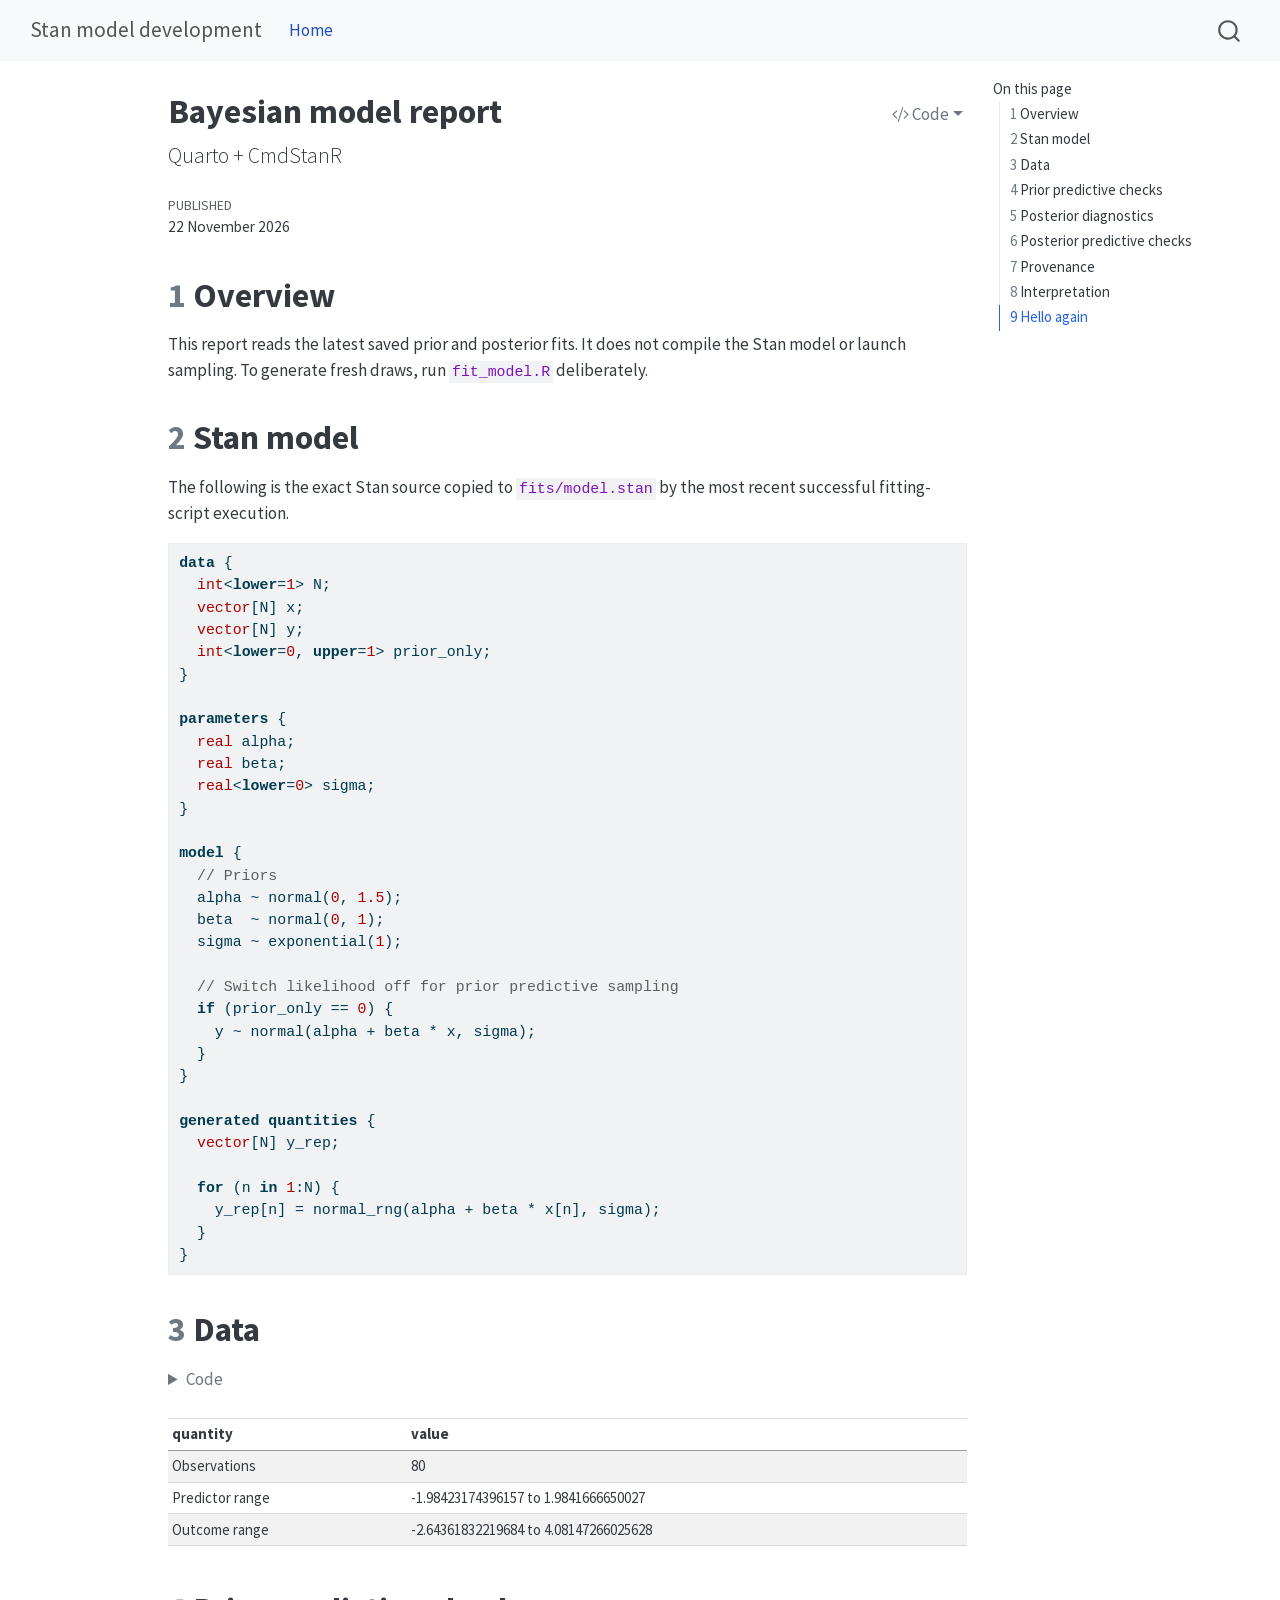
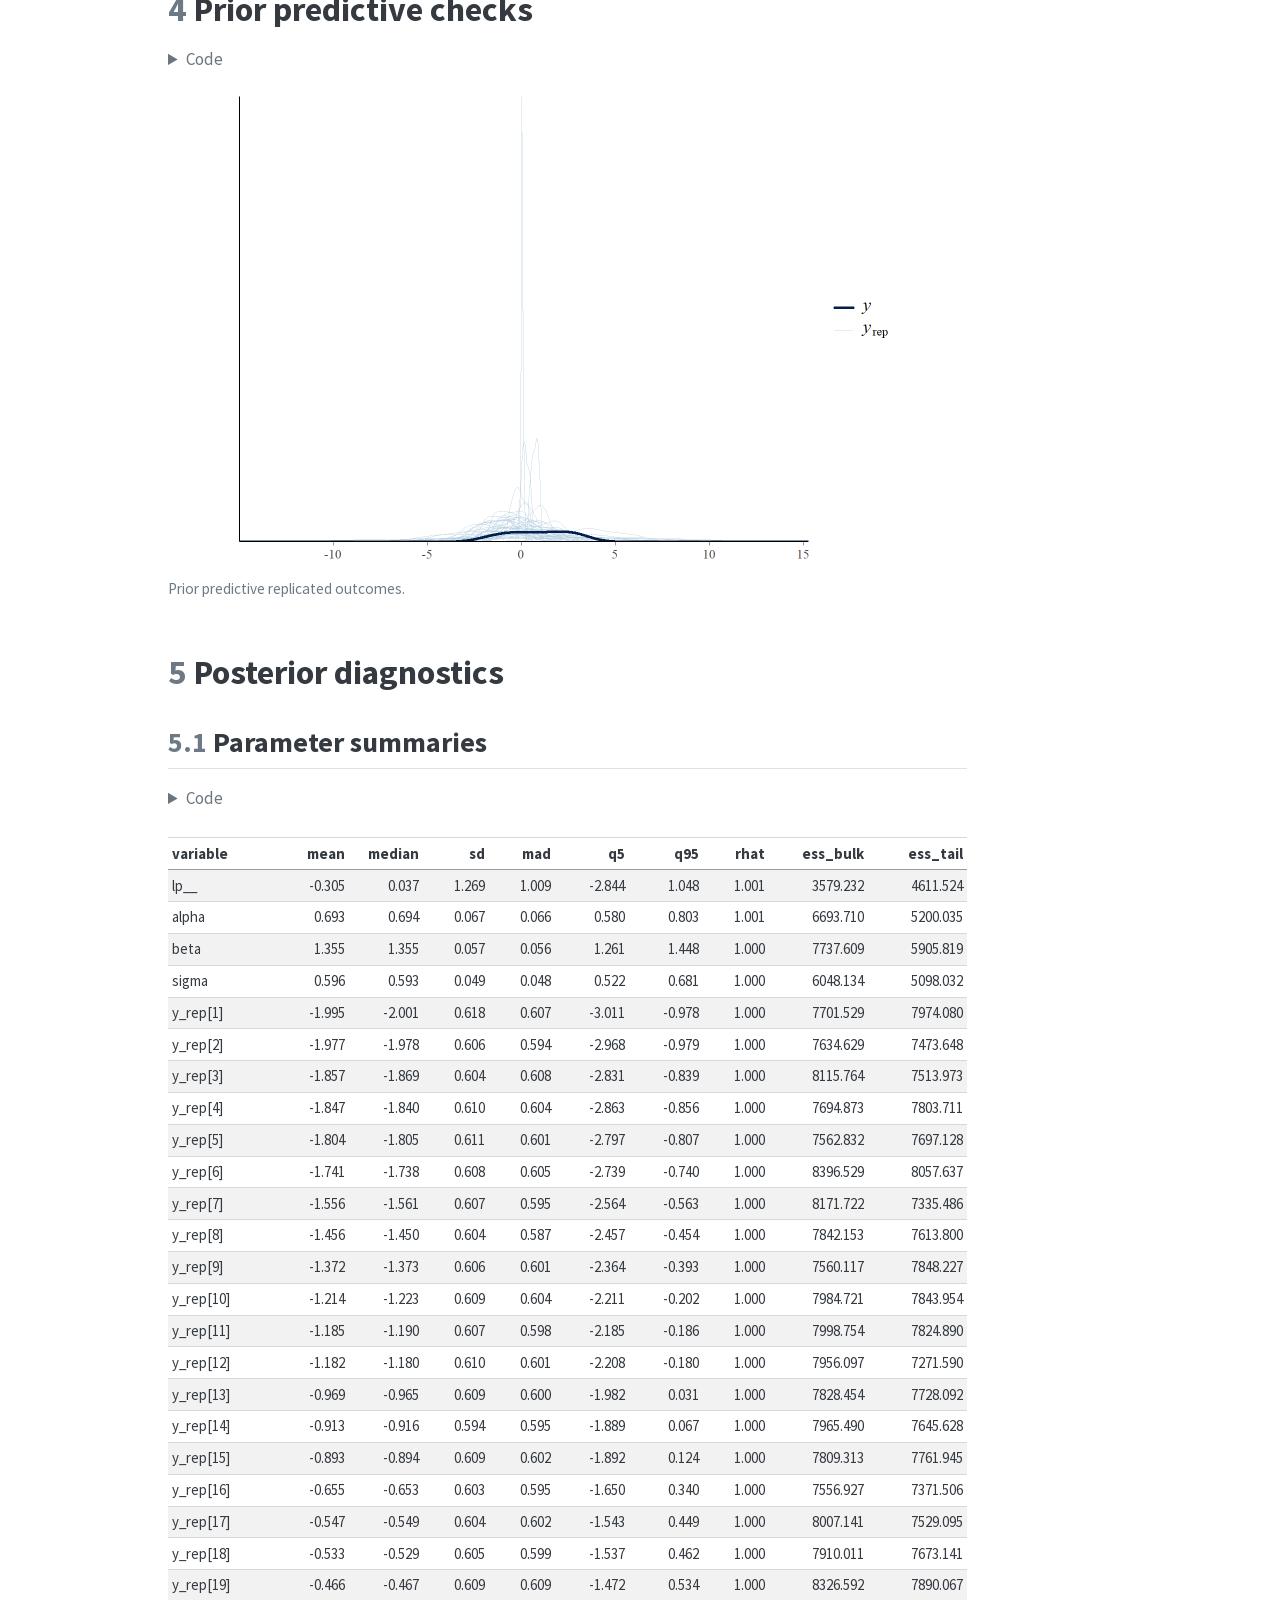
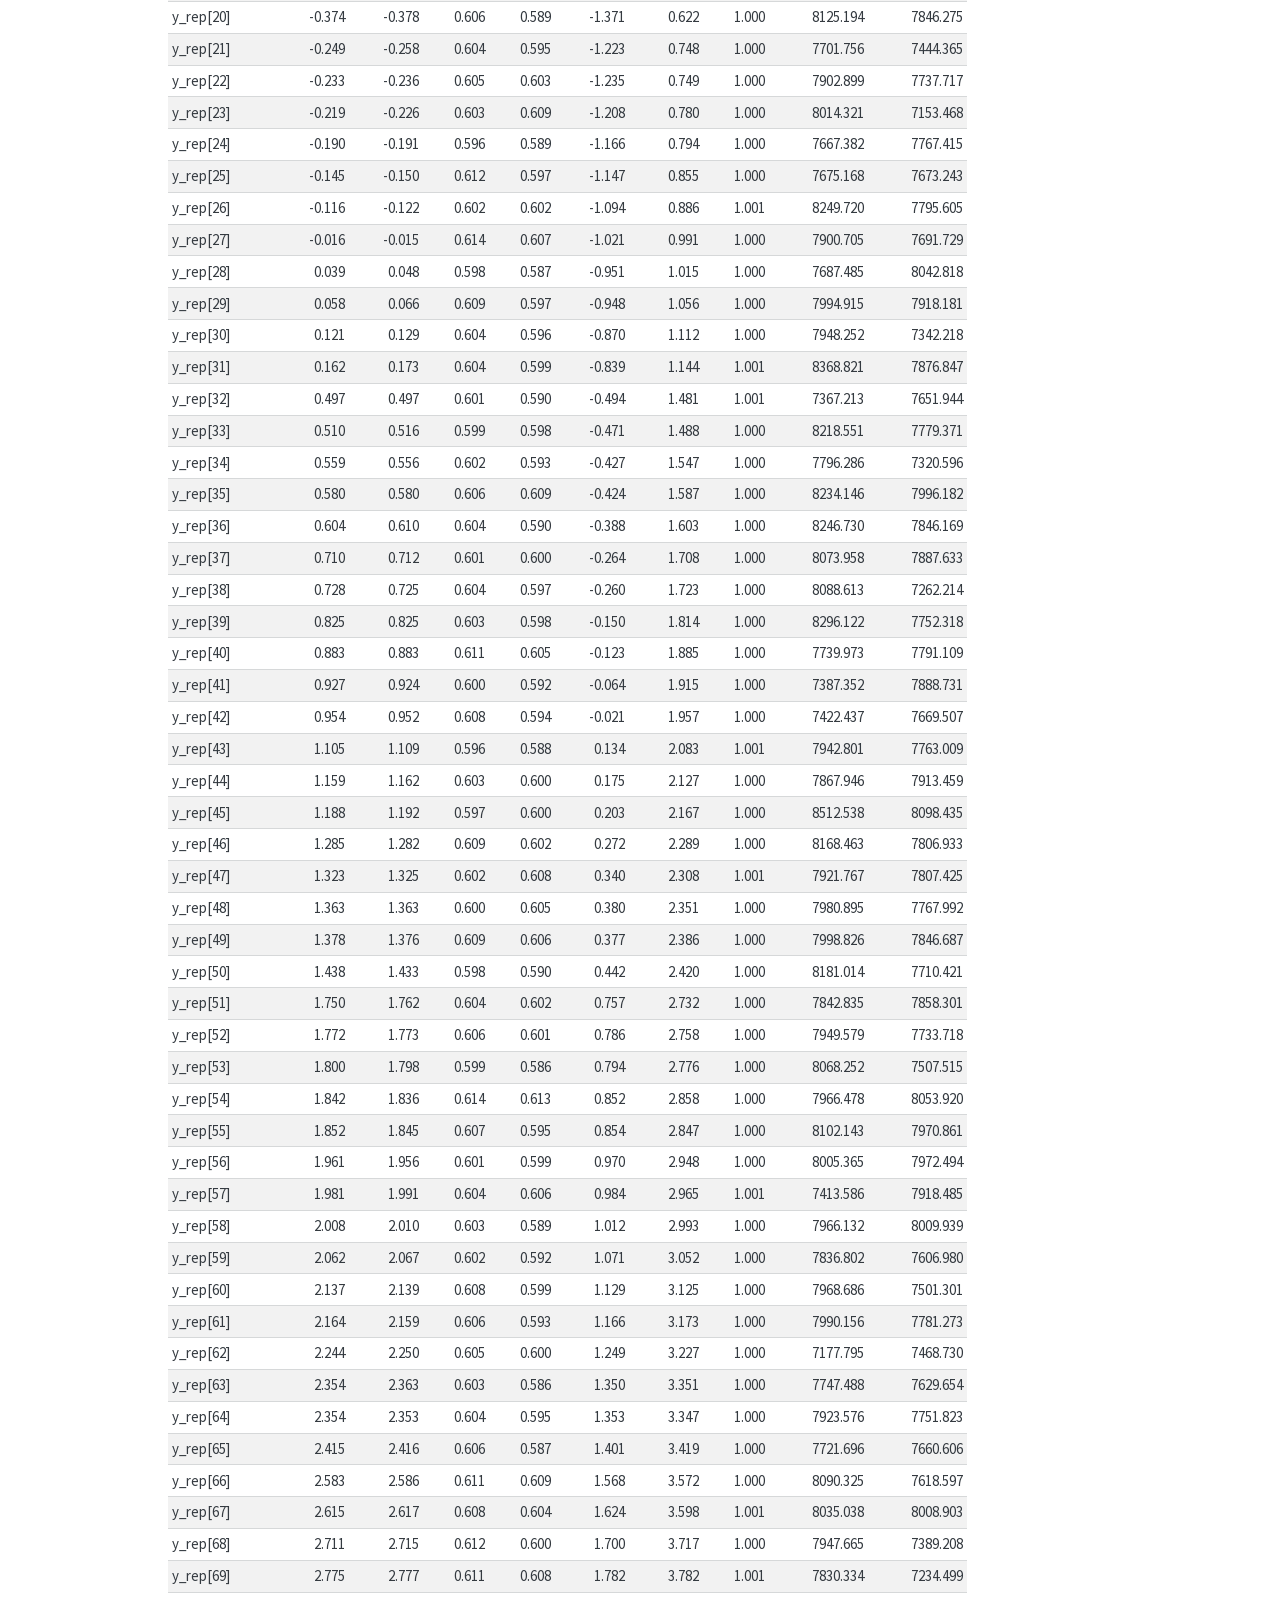
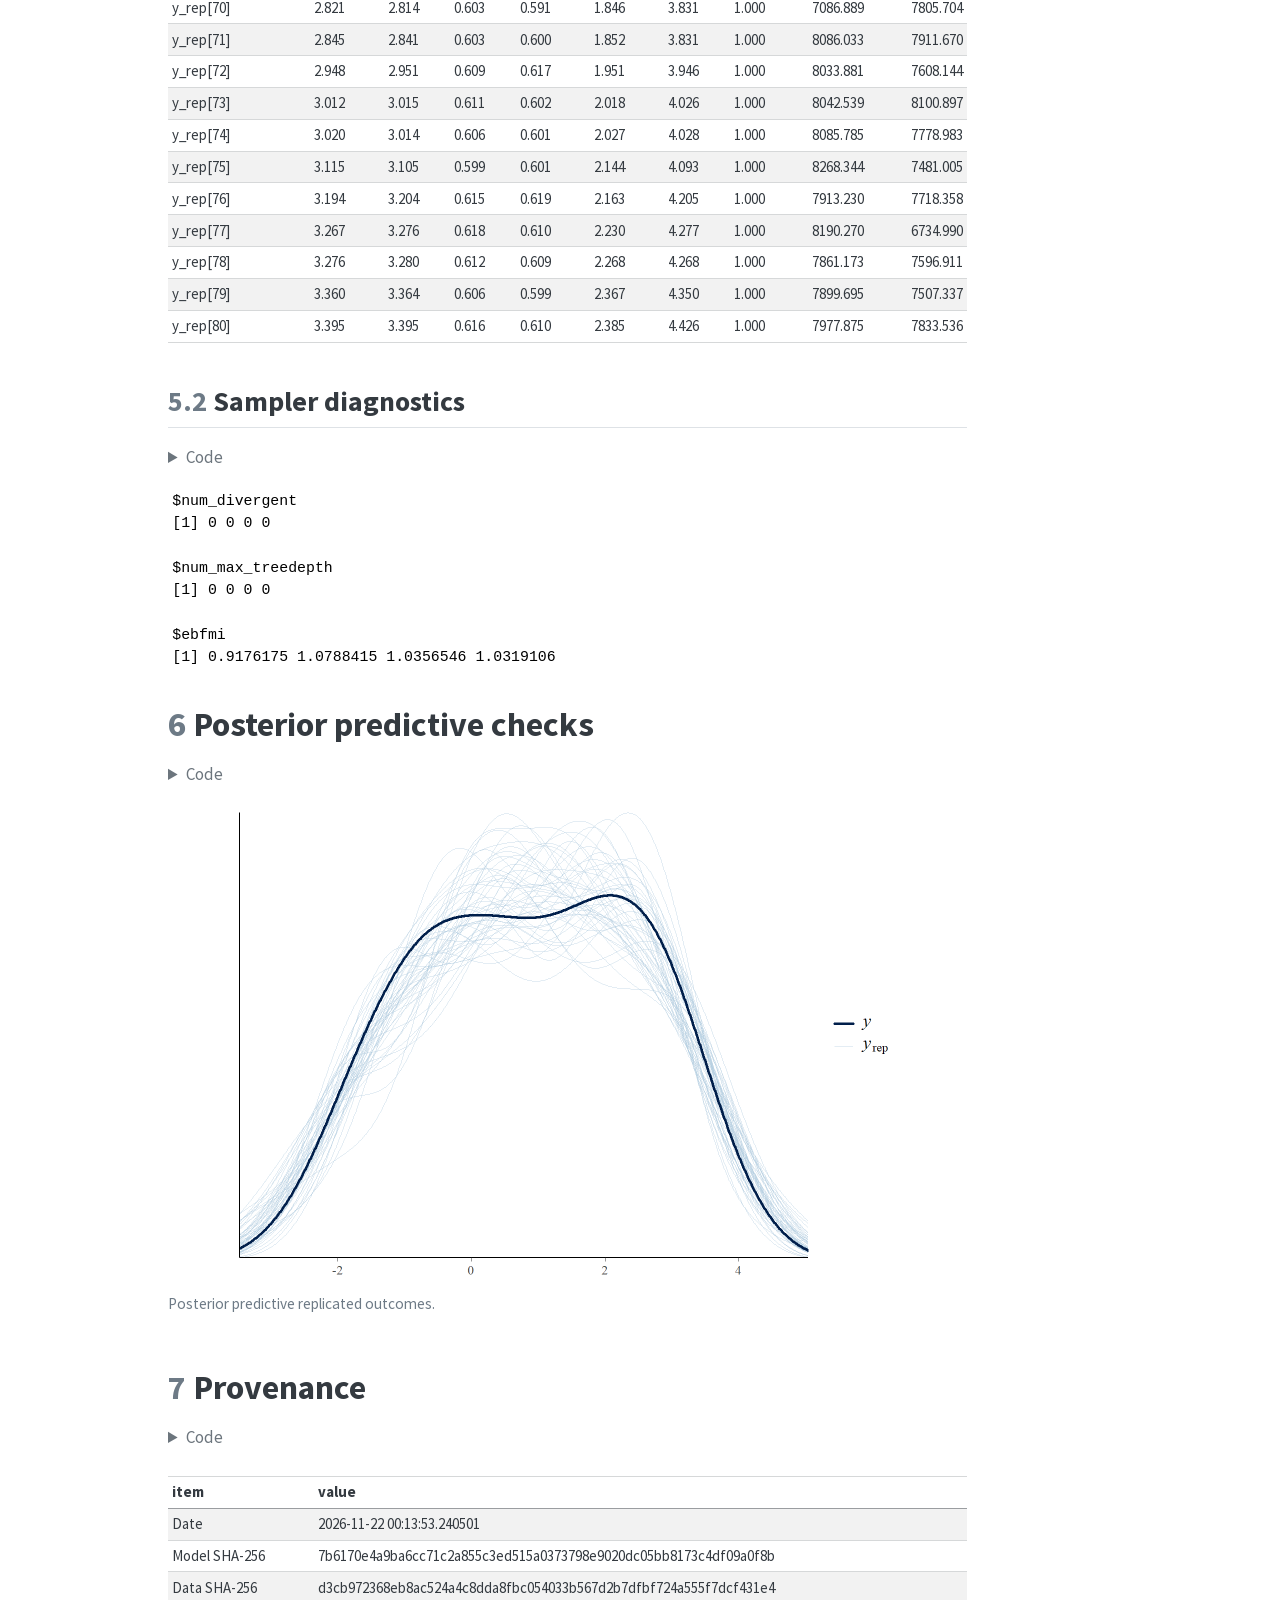
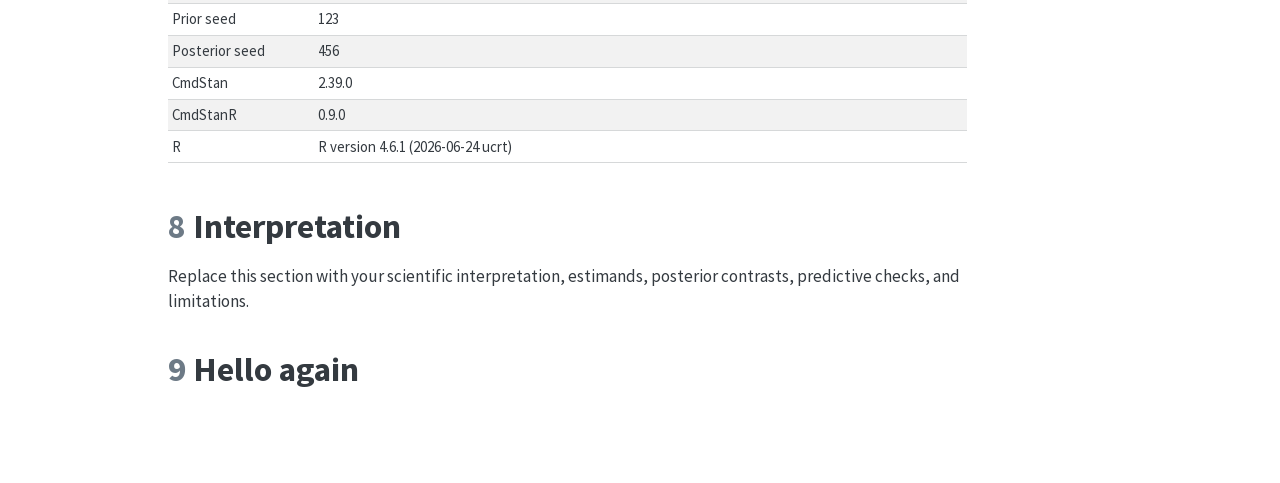
==== index.html @ a9540885 "Built site for gh-pages" ====
<!DOCTYPE html>
<html xmlns="http://www.w3.org/1999/xhtml" lang="en" xml:lang="en"><head>

<meta charset="utf-8">
<meta name="generator" content="quarto-1.9.36">

<meta name="viewport" content="width=device-width, initial-scale=1.0, user-scalable=yes">

<meta name="dcterms.date" content="2026-11-22">

<title>Bayesian model report – Stan model development</title>
<style>

code{white-space: pre-wrap;}
span.smallcaps{font-variant: small-caps;}
div.columns{display: flex; gap: min(4vw, 1.5em);}
div.column{flex: auto; overflow-x: auto;}
div.hanging-indent{margin-left: 1.5em; text-indent: -1.5em;}
ul.task-list{list-style: none;}
ul.task-list li input[type="checkbox"] {
width: 0.8em;
margin: 0 0.8em 0.2em -1em;  vertical-align: middle;
}

html { -webkit-text-size-adjust: 100%; }
pre > code.sourceCode { white-space: pre; position: relative; }
pre > code.sourceCode > span { display: inline-block; line-height: 1.25; }
pre > code.sourceCode > span:empty { height: 1.2em; }
.sourceCode { overflow: visible; }
code.sourceCode > span { color: inherit; text-decoration: inherit; }
div.sourceCode { margin: 1em 0; }
pre.sourceCode { margin: 0; }
@media screen {
div.sourceCode { overflow: auto; }
}
@media print {
pre > code.sourceCode { white-space: pre-wrap; }
pre > code.sourceCode > span { text-indent: -5em; padding-left: 5em; }
}
pre.numberSource code
{ counter-reset: source-line 0; }
pre.numberSource code > span
{ position: relative; left: -4em; counter-increment: source-line; }
pre.numberSource code > span > a:first-child::before
{ content: counter(source-line);
position: relative; left: -1em; text-align: right; vertical-align: baseline;
border: none; display: inline-block;
-webkit-touch-callout: none; -webkit-user-select: none;
-khtml-user-select: none; -moz-user-select: none;
-ms-user-select: none; user-select: none;
padding: 0 4px; width: 4em;
}
pre.numberSource { margin-left: 3em; padding-left: 4px; }
div.sourceCode
{ }
@media screen {
pre > code.sourceCode > span > a:first-child::before { text-decoration: underline; }
}
</style>


<script>const headroomChanged = new CustomEvent("quarto-hrChanged", {
  detail: {},
  bubbles: true,
  cancelable: false,
  composed: false,
});

const announceDismiss = () => {
  const annEl = window.document.getElementById("quarto-announcement");
  if (annEl) {
    annEl.remove();

    const annId = annEl.getAttribute("data-announcement-id");
    window.localStorage.setItem(`quarto-announce-${annId}`, "true");
  }
};

const announceRegister = () => {
  const annEl = window.document.getElementById("quarto-announcement");
  if (annEl) {
    const annId = annEl.getAttribute("data-announcement-id");
    const isDismissed =
      window.localStorage.getItem(`quarto-announce-${annId}`) || false;
    if (isDismissed) {
      announceDismiss();
      return;
    } else {
      annEl.classList.remove("hidden");
    }

    const actionEl = annEl.querySelector(".quarto-announcement-action");
    if (actionEl) {
      actionEl.addEventListener("click", function (e) {
        e.preventDefault();
        // Hide the bar immediately
        announceDismiss();
      });
    }
  }
};

window.document.addEventListener("DOMContentLoaded", function () {
  let init = false;

  announceRegister();

  // Manage the back to top button, if one is present.
  let lastScrollTop = window.pageYOffset || document.documentElement.scrollTop;
  const scrollDownBuffer = 5;
  const scrollUpBuffer = 35;
  const btn = document.getElementById("quarto-back-to-top");
  const hideBackToTop = () => {
    btn.style.display = "none";
  };
  const showBackToTop = () => {
    btn.style.display = "inline-block";
  };
  if (btn) {
    window.document.addEventListener(
      "scroll",
      function () {
        const currentScrollTop =
          window.pageYOffset || document.documentElement.scrollTop;

        // Shows and hides the button 'intelligently' as the user scrolls
        if (currentScrollTop - scrollDownBuffer > lastScrollTop) {
          hideBackToTop();
          lastScrollTop = currentScrollTop <= 0 ? 0 : currentScrollTop;
        } else if (currentScrollTop < lastScrollTop - scrollUpBuffer) {
          showBackToTop();
          lastScrollTop = currentScrollTop <= 0 ? 0 : currentScrollTop;
        }

        // Show the button at the bottom, hides it at the top
        if (currentScrollTop <= 0) {
          hideBackToTop();
        } else if (
          window.innerHeight + currentScrollTop >=
          document.body.offsetHeight
        ) {
          showBackToTop();
        }
      },
      false
    );
  }

  function throttle(func, wait) {
    var timeout;
    return function () {
      const context = this;
      const args = arguments;
      const later = function () {
        clearTimeout(timeout);
        timeout = null;
        func.apply(context, args);
      };

      if (!timeout) {
        timeout = setTimeout(later, wait);
      }
    };
  }

  function headerOffset() {
    // Set an offset if there is are fixed top navbar
    const headerEl = window.document.querySelector("header.fixed-top");
    if (headerEl) {
      return headerEl.clientHeight;
    } else {
      return 0;
    }
  }

  function footerOffset() {
    const footerEl = window.document.querySelector("footer.footer");
    if (footerEl) {
      return footerEl.clientHeight;
    } else {
      return 0;
    }
  }

  function dashboardOffset() {
    const dashboardNavEl = window.document.getElementById(
      "quarto-dashboard-header"
    );
    if (dashboardNavEl !== null) {
      return dashboardNavEl.clientHeight;
    } else {
      return 0;
    }
  }

  function updateDocumentOffsetWithoutAnimation() {
    updateDocumentOffset(false);
  }

  function updateDocumentOffset(animated) {
    // set body offset
    const topOffset = headerOffset();
    const bodyOffset = topOffset + footerOffset() + dashboardOffset();
    const bodyEl = window.document.body;
    bodyEl.setAttribute("data-bs-offset", topOffset);
    bodyEl.style.paddingTop = topOffset + "px";

    // deal with sidebar offsets
    const sidebars = window.document.querySelectorAll(
      ".sidebar, .headroom-target"
    );
    sidebars.forEach((sidebar) => {
      if (!animated) {
        sidebar.classList.add("notransition");
        // Remove the no transition class after the animation has time to complete
        setTimeout(function () {
          sidebar.classList.remove("notransition");
        }, 201);
      }

      if (window.Headroom && sidebar.classList.contains("sidebar-unpinned")) {
        sidebar.style.top = "0";
        sidebar.style.maxHeight = "100vh";
      } else {
        sidebar.style.top = topOffset + "px";
        sidebar.style.maxHeight = "calc(100vh - " + topOffset + "px)";
      }
    });

    // allow space for footer
    const mainContainer = window.document.querySelector(".quarto-container");
    if (mainContainer) {
      mainContainer.style.minHeight = "calc(100vh - " + bodyOffset + "px)";
    }

    // link offset
    let linkStyle = window.document.querySelector("#quarto-target-style");
    if (!linkStyle) {
      linkStyle = window.document.createElement("style");
      linkStyle.setAttribute("id", "quarto-target-style");
      window.document.head.appendChild(linkStyle);
    }
    while (linkStyle.firstChild) {
      linkStyle.removeChild(linkStyle.firstChild);
    }
    if (topOffset > 0) {
      linkStyle.appendChild(
        window.document.createTextNode(`
      section:target::before {
        content: "";
        display: block;
        height: ${topOffset}px;
        margin: -${topOffset}px 0 0;
      }`)
      );
    }
    if (init) {
      window.dispatchEvent(headroomChanged);
    }
    init = true;
  }

  // initialize headroom
  var header = window.document.querySelector("#quarto-header");
  if (header && window.Headroom) {
    const headroom = new window.Headroom(header, {
      tolerance: 5,
      onPin: function () {
        const sidebars = window.document.querySelectorAll(
          ".sidebar, .headroom-target"
        );
        sidebars.forEach((sidebar) => {
          sidebar.classList.remove("sidebar-unpinned");
        });
        updateDocumentOffset();
      },
      onUnpin: function () {
        const sidebars = window.document.querySelectorAll(
          ".sidebar, .headroom-target"
        );
        sidebars.forEach((sidebar) => {
          sidebar.classList.add("sidebar-unpinned");
        });
        updateDocumentOffset();
      },
    });
    headroom.init();

    let frozen = false;
    window.quartoToggleHeadroom = function () {
      if (frozen) {
        headroom.unfreeze();
        frozen = false;
      } else {
        headroom.freeze();
        frozen = true;
      }
    };
  }

  window.addEventListener(
    "hashchange",
    function (e) {
      if (
        getComputedStyle(document.documentElement).scrollBehavior !== "smooth"
      ) {
        window.scrollTo(0, window.pageYOffset - headerOffset());
      }
    },
    false
  );

  // Observe size changed for the header
  const headerEl = window.document.querySelector("header.fixed-top");
  if (headerEl && window.ResizeObserver) {
    const observer = new window.ResizeObserver(() => {
      setTimeout(updateDocumentOffsetWithoutAnimation, 0);
    });
    observer.observe(headerEl, {
      attributes: true,
      childList: true,
      characterData: true,
    });
  } else {
    window.addEventListener(
      "resize",
      throttle(updateDocumentOffsetWithoutAnimation, 50)
    );
  }
  setTimeout(updateDocumentOffsetWithoutAnimation, 250);

  // fixup index.html links if we aren't on the filesystem
  if (window.location.protocol !== "file:") {
    const links = window.document.querySelectorAll("a");
    for (let i = 0; i < links.length; i++) {
      if (links[i].href) {
        links[i].dataset.originalHref = links[i].href;
        links[i].href = links[i].href.replace(/\/index\.html/, "/");
      }
    }

    // Fixup any sharing links that require urls
    // Append url to any sharing urls
    const sharingLinks = window.document.querySelectorAll(
      "a.sidebar-tools-main-item, a.quarto-navigation-tool, a.quarto-navbar-tools, a.quarto-navbar-tools-item"
    );
    for (let i = 0; i < sharingLinks.length; i++) {
      const sharingLink = sharingLinks[i];
      const href = sharingLink.getAttribute("href");
      if (href) {
        sharingLink.setAttribute(
          "href",
          href.replace("|url|", window.location.href)
        );
      }
    }

    // Scroll the active navigation item into view, if necessary
    const navSidebar = window.document.querySelector("nav#quarto-sidebar");
    if (navSidebar) {
      // Find the active item
      const activeItem = navSidebar.querySelector("li.sidebar-item a.active");
      if (activeItem) {
        // Wait for the scroll height and height to resolve by observing size changes on the
        // nav element that is scrollable
        const resizeObserver = new ResizeObserver((_entries) => {
          // The bottom of the element
          const elBottom = activeItem.offsetTop;
          const viewBottom = navSidebar.scrollTop + navSidebar.clientHeight;

          // The element height and scroll height are the same, then we are still loading
          if (viewBottom !== navSidebar.scrollHeight) {
            // Determine if the item isn't visible and scroll to it
            if (elBottom >= viewBottom) {
              navSidebar.scrollTop = elBottom;
            }

            // stop observing now since we've completed the scroll
            resizeObserver.unobserve(navSidebar);
          }
        });
        resizeObserver.observe(navSidebar);
      }
    }
  }
});
</script>
<script>/*!
 * headroom.js v0.12.0 - Give your page some headroom. Hide your header until you need it
 * Copyright (c) 2020 Nick Williams - http://wicky.nillia.ms/headroom.js
 * License: MIT
 */

!function(t,n){"object"==typeof exports&&"undefined"!=typeof module?module.exports=n():"function"==typeof define&&define.amd?define(n):(t=t||self).Headroom=n()}(this,function(){"use strict";function t(){return"undefined"!=typeof window}function d(t){return function(t){return t&&t.document&&function(t){return 9===t.nodeType}(t.document)}(t)?function(t){var n=t.document,o=n.body,s=n.documentElement;return{scrollHeight:function(){return Math.max(o.scrollHeight,s.scrollHeight,o.offsetHeight,s.offsetHeight,o.clientHeight,s.clientHeight)},height:function(){return t.innerHeight||s.clientHeight||o.clientHeight},scrollY:function(){return void 0!==t.pageYOffset?t.pageYOffset:(s||o.parentNode||o).scrollTop}}}(t):function(t){return{scrollHeight:function(){return Math.max(t.scrollHeight,t.offsetHeight,t.clientHeight)},height:function(){return Math.max(t.offsetHeight,t.clientHeight)},scrollY:function(){return t.scrollTop}}}(t)}function n(t,s,e){var n,o=function(){var n=!1;try{var t={get passive(){n=!0}};window.addEventListener("test",t,t),window.removeEventListener("test",t,t)}catch(t){n=!1}return n}(),i=!1,r=d(t),l=r.scrollY(),a={};function c(){var t=Math.round(r.scrollY()),n=r.height(),o=r.scrollHeight();a.scrollY=t,a.lastScrollY=l,a.direction=l<t?"down":"up",a.distance=Math.abs(t-l),a.isOutOfBounds=t<0||o<t+n,a.top=t<=s.offset[a.direction],a.bottom=o<=t+n,a.toleranceExceeded=a.distance>s.tolerance[a.direction],e(a),l=t,i=!1}function h(){i||(i=!0,n=requestAnimationFrame(c))}var u=!!o&&{passive:!0,capture:!1};return t.addEventListener("scroll",h,u),c(),{destroy:function(){cancelAnimationFrame(n),t.removeEventListener("scroll",h,u)}}}function o(t){return t===Object(t)?t:{down:t,up:t}}function s(t,n){n=n||{},Object.assign(this,s.options,n),this.classes=Object.assign({},s.options.classes,n.classes),this.elem=t,this.tolerance=o(this.tolerance),this.offset=o(this.offset),this.initialised=!1,this.frozen=!1}return s.prototype={constructor:s,init:function(){return s.cutsTheMustard&&!this.initialised&&(this.addClass("initial"),this.initialised=!0,setTimeout(function(t){t.scrollTracker=n(t.scroller,{offset:t.offset,tolerance:t.tolerance},t.update.bind(t))},100,this)),this},destroy:function(){this.initialised=!1,Object.keys(this.classes).forEach(this.removeClass,this),this.scrollTracker.destroy()},unpin:function(){!this.hasClass("pinned")&&this.hasClass("unpinned")||(this.addClass("unpinned"),this.removeClass("pinned"),this.onUnpin&&this.onUnpin.call(this))},pin:function(){this.hasClass("unpinned")&&(this.addClass("pinned"),this.removeClass("unpinned"),this.onPin&&this.onPin.call(this))},freeze:function(){this.frozen=!0,this.addClass("frozen")},unfreeze:function(){this.frozen=!1,this.removeClass("frozen")},top:function(){this.hasClass("top")||(this.addClass("top"),this.removeClass("notTop"),this.onTop&&this.onTop.call(this))},notTop:function(){this.hasClass("notTop")||(this.addClass("notTop"),this.removeClass("top"),this.onNotTop&&this.onNotTop.call(this))},bottom:function(){this.hasClass("bottom")||(this.addClass("bottom"),this.removeClass("notBottom"),this.onBottom&&this.onBottom.call(this))},notBottom:function(){this.hasClass("notBottom")||(this.addClass("notBottom"),this.removeClass("bottom"),this.onNotBottom&&this.onNotBottom.call(this))},shouldUnpin:function(t){return"down"===t.direction&&!t.top&&t.toleranceExceeded},shouldPin:function(t){return"up"===t.direction&&t.toleranceExceeded||t.top},addClass:function(t){this.elem.classList.add.apply(this.elem.classList,this.classes[t].split(" "))},removeClass:function(t){this.elem.classList.remove.apply(this.elem.classList,this.classes[t].split(" "))},hasClass:function(t){return this.classes[t].split(" ").every(function(t){return this.classList.contains(t)},this.elem)},update:function(t){t.isOutOfBounds||!0!==this.frozen&&(t.top?this.top():this.notTop(),t.bottom?this.bottom():this.notBottom(),this.shouldUnpin(t)?this.unpin():this.shouldPin(t)&&this.pin())}},s.options={tolerance:{up:0,down:0},offset:0,scroller:t()?window:null,classes:{frozen:"headroom--frozen",pinned:"headroom--pinned",unpinned:"headroom--unpinned",top:"headroom--top",notTop:"headroom--not-top",bottom:"headroom--bottom",notBottom:"headroom--not-bottom",initial:"headroom"}},s.cutsTheMustard=!!(t()&&function(){}.bind&&"classList"in document.documentElement&&Object.assign&&Object.keys&&requestAnimationFrame),s});
</script>
<script>/*!
 * clipboard.js v2.0.11
 * https://clipboardjs.com/
 *
 * Licensed MIT © Zeno Rocha
 */
!function(t,e){"object"==typeof exports&&"object"==typeof module?module.exports=e():"function"==typeof define&&define.amd?define([],e):"object"==typeof exports?exports.ClipboardJS=e():t.ClipboardJS=e()}(this,function(){return n={686:function(t,e,n){"use strict";n.d(e,{default:function(){return b}});var e=n(279),i=n.n(e),e=n(370),u=n.n(e),e=n(817),r=n.n(e);function c(t){try{return document.execCommand(t)}catch(t){return}}var a=function(t){t=r()(t);return c("cut"),t};function o(t,e){var n,o,t=(n=t,o="rtl"===document.documentElement.getAttribute("dir"),(t=document.createElement("textarea")).style.fontSize="12pt",t.style.border="0",t.style.padding="0",t.style.margin="0",t.style.position="absolute",t.style[o?"right":"left"]="-9999px",o=window.pageYOffset||document.documentElement.scrollTop,t.style.top="".concat(o,"px"),t.setAttribute("readonly",""),t.value=n,t);return e.container.appendChild(t),e=r()(t),c("copy"),t.remove(),e}var f=function(t){var e=1<arguments.length&&void 0!==arguments[1]?arguments[1]:{container:document.body},n="";return"string"==typeof t?n=o(t,e):t instanceof HTMLInputElement&&!["text","search","url","tel","password"].includes(null==t?void 0:t.type)?n=o(t.value,e):(n=r()(t),c("copy")),n};function l(t){return(l="function"==typeof Symbol&&"symbol"==typeof Symbol.iterator?function(t){return typeof t}:function(t){return t&&"function"==typeof Symbol&&t.constructor===Symbol&&t!==Symbol.prototype?"symbol":typeof t})(t)}var s=function(){var t=0<arguments.length&&void 0!==arguments[0]?arguments[0]:{},e=t.action,n=void 0===e?"copy":e,o=t.container,e=t.target,t=t.text;if("copy"!==n&&"cut"!==n)throw new Error('Invalid "action" value, use either "copy" or "cut"');if(void 0!==e){if(!e||"object"!==l(e)||1!==e.nodeType)throw new Error('Invalid "target" value, use a valid Element');if("copy"===n&&e.hasAttribute("disabled"))throw new Error('Invalid "target" attribute. Please use "readonly" instead of "disabled" attribute');if("cut"===n&&(e.hasAttribute("readonly")||e.hasAttribute("disabled")))throw new Error('Invalid "target" attribute. You can\'t cut text from elements with "readonly" or "disabled" attributes')}return t?f(t,{container:o}):e?"cut"===n?a(e):f(e,{container:o}):void 0};function p(t){return(p="function"==typeof Symbol&&"symbol"==typeof Symbol.iterator?function(t){return typeof t}:function(t){return t&&"function"==typeof Symbol&&t.constructor===Symbol&&t!==Symbol.prototype?"symbol":typeof t})(t)}function d(t,e){for(var n=0;n<e.length;n++){var o=e[n];o.enumerable=o.enumerable||!1,o.configurable=!0,"value"in o&&(o.writable=!0),Object.defineProperty(t,o.key,o)}}function y(t,e){return(y=Object.setPrototypeOf||function(t,e){return t.__proto__=e,t})(t,e)}function h(n){var o=function(){if("undefined"==typeof Reflect||!Reflect.construct)return!1;if(Reflect.construct.sham)return!1;if("function"==typeof Proxy)return!0;try{return Date.prototype.toString.call(Reflect.construct(Date,[],function(){})),!0}catch(t){return!1}}();return function(){var t,e=v(n);return t=o?(t=v(this).constructor,Reflect.construct(e,arguments,t)):e.apply(this,arguments),e=this,!(t=t)||"object"!==p(t)&&"function"!=typeof t?function(t){if(void 0!==t)return t;throw new ReferenceError("this hasn't been initialised - super() hasn't been called")}(e):t}}function v(t){return(v=Object.setPrototypeOf?Object.getPrototypeOf:function(t){return t.__proto__||Object.getPrototypeOf(t)})(t)}function m(t,e){t="data-clipboard-".concat(t);if(e.hasAttribute(t))return e.getAttribute(t)}var b=function(){!function(t,e){if("function"!=typeof e&&null!==e)throw new TypeError("Super expression must either be null or a function");t.prototype=Object.create(e&&e.prototype,{constructor:{value:t,writable:!0,configurable:!0}}),e&&y(t,e)}(r,i());var t,e,n,o=h(r);function r(t,e){var n;return function(t){if(!(t instanceof r))throw new TypeError("Cannot call a class as a function")}(this),(n=o.call(this)).resolveOptions(e),n.listenClick(t),n}return t=r,n=[{key:"copy",value:function(t){var e=1<arguments.length&&void 0!==arguments[1]?arguments[1]:{container:document.body};return f(t,e)}},{key:"cut",value:function(t){return a(t)}},{key:"isSupported",value:function(){var t=0<arguments.length&&void 0!==arguments[0]?arguments[0]:["copy","cut"],t="string"==typeof t?[t]:t,e=!!document.queryCommandSupported;return t.forEach(function(t){e=e&&!!document.queryCommandSupported(t)}),e}}],(e=[{key:"resolveOptions",value:function(){var t=0<arguments.length&&void 0!==arguments[0]?arguments[0]:{};this.action="function"==typeof t.action?t.action:this.defaultAction,this.target="function"==typeof t.target?t.target:this.defaultTarget,this.text="function"==typeof t.text?t.text:this.defaultText,this.container="object"===p(t.container)?t.container:document.body}},{key:"listenClick",value:function(t){var e=this;this.listener=u()(t,"click",function(t){return e.onClick(t)})}},{key:"onClick",value:function(t){var e=t.delegateTarget||t.currentTarget,n=this.action(e)||"copy",t=s({action:n,container:this.container,target:this.target(e),text:this.text(e)});this.emit(t?"success":"error",{action:n,text:t,trigger:e,clearSelection:function(){e&&e.focus(),window.getSelection().removeAllRanges()}})}},{key:"defaultAction",value:function(t){return m("action",t)}},{key:"defaultTarget",value:function(t){t=m("target",t);if(t)return document.querySelector(t)}},{key:"defaultText",value:function(t){return m("text",t)}},{key:"destroy",value:function(){this.listener.destroy()}}])&&d(t.prototype,e),n&&d(t,n),r}()},828:function(t){var e;"undefined"==typeof Element||Element.prototype.matches||((e=Element.prototype).matches=e.matchesSelector||e.mozMatchesSelector||e.msMatchesSelector||e.oMatchesSelector||e.webkitMatchesSelector),t.exports=function(t,e){for(;t&&9!==t.nodeType;){if("function"==typeof t.matches&&t.matches(e))return t;t=t.parentNode}}},438:function(t,e,n){var u=n(828);function i(t,e,n,o,r){var i=function(e,n,t,o){return function(t){t.delegateTarget=u(t.target,n),t.delegateTarget&&o.call(e,t)}}.apply(this,arguments);return t.addEventListener(n,i,r),{destroy:function(){t.removeEventListener(n,i,r)}}}t.exports=function(t,e,n,o,r){return"function"==typeof t.addEventListener?i.apply(null,arguments):"function"==typeof n?i.bind(null,document).apply(null,arguments):("string"==typeof t&&(t=document.querySelectorAll(t)),Array.prototype.map.call(t,function(t){return i(t,e,n,o,r)}))}},879:function(t,n){n.node=function(t){return void 0!==t&&t instanceof HTMLElement&&1===t.nodeType},n.nodeList=function(t){var e=Object.prototype.toString.call(t);return void 0!==t&&("[object NodeList]"===e||"[object HTMLCollection]"===e)&&"length"in t&&(0===t.length||n.node(t[0]))},n.string=function(t){return"string"==typeof t||t instanceof String},n.fn=function(t){return"[object Function]"===Object.prototype.toString.call(t)}},370:function(t,e,n){var f=n(879),l=n(438);t.exports=function(t,e,n){if(!t&&!e&&!n)throw new Error("Missing required arguments");if(!f.string(e))throw new TypeError("Second argument must be a String");if(!f.fn(n))throw new TypeError("Third argument must be a Function");if(f.node(t))return c=e,a=n,(u=t).addEventListener(c,a),{destroy:function(){u.removeEventListener(c,a)}};if(f.nodeList(t))return o=t,r=e,i=n,Array.prototype.forEach.call(o,function(t){t.addEventListener(r,i)}),{destroy:function(){Array.prototype.forEach.call(o,function(t){t.removeEventListener(r,i)})}};if(f.string(t))return t=t,e=e,n=n,l(document.body,t,e,n);throw new TypeError("First argument must be a String, HTMLElement, HTMLCollection, or NodeList");var o,r,i,u,c,a}},817:function(t){t.exports=function(t){var e,n="SELECT"===t.nodeName?(t.focus(),t.value):"INPUT"===t.nodeName||"TEXTAREA"===t.nodeName?((e=t.hasAttribute("readonly"))||t.setAttribute("readonly",""),t.select(),t.setSelectionRange(0,t.value.length),e||t.removeAttribute("readonly"),t.value):(t.hasAttribute("contenteditable")&&t.focus(),n=window.getSelection(),(e=document.createRange()).selectNodeContents(t),n.removeAllRanges(),n.addRange(e),n.toString());return n}},279:function(t){function e(){}e.prototype={on:function(t,e,n){var o=this.e||(this.e={});return(o[t]||(o[t]=[])).push({fn:e,ctx:n}),this},once:function(t,e,n){var o=this;function r(){o.off(t,r),e.apply(n,arguments)}return r._=e,this.on(t,r,n)},emit:function(t){for(var e=[].slice.call(arguments,1),n=((this.e||(this.e={}))[t]||[]).slice(),o=0,r=n.length;o<r;o++)n[o].fn.apply(n[o].ctx,e);return this},off:function(t,e){var n=this.e||(this.e={}),o=n[t],r=[];if(o&&e)for(var i=0,u=o.length;i<u;i++)o[i].fn!==e&&o[i].fn._!==e&&r.push(o[i]);return r.length?n[t]=r:delete n[t],this}},t.exports=e,t.exports.TinyEmitter=e}},r={},o.n=function(t){var e=t&&t.__esModule?function(){return t.default}:function(){return t};return o.d(e,{a:e}),e},o.d=function(t,e){for(var n in e)o.o(e,n)&&!o.o(t,n)&&Object.defineProperty(t,n,{enumerable:!0,get:e[n]})},o.o=function(t,e){return Object.prototype.hasOwnProperty.call(t,e)},o(686).default;function o(t){if(r[t])return r[t].exports;var e=r[t]={exports:{}};return n[t](e,e.exports,o),e.exports}var n,r});</script>
<script>/*! @algolia/autocomplete-js 1.19.1 | MIT License | © Algolia, Inc. and contributors | https://github.com/algolia/autocomplete */
!function(e,t){"object"==typeof exports&&"undefined"!=typeof module?t(exports):"function"==typeof define&&define.amd?define(["exports"],t):t((e="undefined"!=typeof globalThis?globalThis:e||self)["@algolia/autocomplete-js"]={})}(this,(function(e){"use strict";function t(e,t){var n=Object.keys(e);if(Object.getOwnPropertySymbols){var r=Object.getOwnPropertySymbols(e);t&&(r=r.filter((function(t){return Object.getOwnPropertyDescriptor(e,t).enumerable}))),n.push.apply(n,r)}return n}function n(e){for(var n=1;n<arguments.length;n++){var r=null!=arguments[n]?arguments[n]:{};n%2?t(Object(r),!0).forEach((function(t){o(e,t,r[t])})):Object.getOwnPropertyDescriptors?Object.defineProperties(e,Object.getOwnPropertyDescriptors(r)):t(Object(r)).forEach((function(t){Object.defineProperty(e,t,Object.getOwnPropertyDescriptor(r,t))}))}return e}function r(e){return r="function"==typeof Symbol&&"symbol"==typeof Symbol.iterator?function(e){return typeof e}:function(e){return e&&"function"==typeof Symbol&&e.constructor===Symbol&&e!==Symbol.prototype?"symbol":typeof e},r(e)}function o(e,t,n){return(t=function(e){var t=function(e,t){if("object"!=typeof e||null===e)return e;var n=e[Symbol.toPrimitive];if(void 0!==n){var r=n.call(e,t||"default");if("object"!=typeof r)return r;throw new TypeError("@@toPrimitive must return a primitive value.")}return("string"===t?String:Number)(e)}(e,"string");return"symbol"==typeof t?t:String(t)}(t))in e?Object.defineProperty(e,t,{value:n,enumerable:!0,configurable:!0,writable:!0}):e[t]=n,e}function i(){return i=Object.assign?Object.assign.bind():function(e){for(var t=1;t<arguments.length;t++){var n=arguments[t];for(var r in n)Object.prototype.hasOwnProperty.call(n,r)&&(e[r]=n[r])}return e},i.apply(this,arguments)}function u(e,t){if(null==e)return{};var n,r,o=function(e,t){if(null==e)return{};var n,r,o={},i=Object.keys(e);for(r=0;r<i.length;r++)n=i[r],t.indexOf(n)>=0||(o[n]=e[n]);return o}(e,t);if(Object.getOwnPropertySymbols){var i=Object.getOwnPropertySymbols(e);for(r=0;r<i.length;r++)n=i[r],t.indexOf(n)>=0||Object.prototype.propertyIsEnumerable.call(e,n)&&(o[n]=e[n])}return o}function a(e,t){return function(e){if(Array.isArray(e))return e}(e)||function(e,t){var n=null==e?null:"undefined"!=typeof Symbol&&e[Symbol.iterator]||e["@@iterator"];if(null!=n){var r,o,i,u,a=[],l=!0,c=!1;try{if(i=(n=n.call(e)).next,0===t){if(Object(n)!==n)return;l=!1}else for(;!(l=(r=i.call(n)).done)&&(a.push(r.value),a.length!==t);l=!0);}catch(e){c=!0,o=e}finally{try{if(!l&&null!=n.return&&(u=n.return(),Object(u)!==u))return}finally{if(c)throw o}}return a}}(e,t)||c(e,t)||function(){throw new TypeError("Invalid attempt to destructure non-iterable instance.\nIn order to be iterable, non-array objects must have a [Symbol.iterator]() method.")}()}function l(e){return function(e){if(Array.isArray(e))return s(e)}(e)||function(e){if("undefined"!=typeof Symbol&&null!=e[Symbol.iterator]||null!=e["@@iterator"])return Array.from(e)}(e)||c(e)||function(){throw new TypeError("Invalid attempt to spread non-iterable instance.\nIn order to be iterable, non-array objects must have a [Symbol.iterator]() method.")}()}function c(e,t){if(e){if("string"==typeof e)return s(e,t);var n=Object.prototype.toString.call(e).slice(8,-1);return"Object"===n&&e.constructor&&(n=e.constructor.name),"Map"===n||"Set"===n?Array.from(e):"Arguments"===n||/^(?:Ui|I)nt(?:8|16|32)(?:Clamped)?Array$/.test(n)?s(e,t):void 0}}function s(e,t){(null==t||t>e.length)&&(t=e.length);for(var n=0,r=new Array(t);n<t;n++)r[n]=e[n];return r}function f(e){return{current:e}}function p(e,t){var n=void 0;return function(){for(var r=arguments.length,o=new Array(r),i=0;i<r;i++)o[i]=arguments[i];n&&clearTimeout(n),n=setTimeout((function(){return e.apply(void 0,o)}),t)}}function m(e){return e.reduce((function(e,t){return e.concat(t)}),[])}var v=0;function d(){return"autocomplete-".concat(v++)}function y(e,t){return t.reduce((function(e,t){return e&&e[t]}),e)}function b(e){return 0===e.collections.length?0:e.collections.reduce((function(e,t){return e+t.items.length}),0)}function g(e){return e!==Object(e)}function h(e,t){if(e===t)return!0;if(g(e)||g(t)||"function"==typeof e||"function"==typeof t)return e===t;if(Object.keys(e).length!==Object.keys(t).length)return!1;for(var n=0,r=Object.keys(e);n<r.length;n++){var o=r[n];if(!(o in t))return!1;if(!h(e[o],t[o]))return!1}return!0}var _=function(){};var O="1.19.1",S=[{segment:"autocomplete-core",version:O}];function j(e){var t=e.item,n=e.items,r=void 0===n?[]:n;return{index:t.__autocomplete_indexName,items:[t],positions:[1+r.findIndex((function(e){return e.objectID===t.objectID}))],queryID:t.__autocomplete_queryID,algoliaSource:["autocomplete"]}}function P(e,t){return function(e){if(Array.isArray(e))return e}(e)||function(e,t){var n=null==e?null:"undefined"!=typeof Symbol&&e[Symbol.iterator]||e["@@iterator"];if(null!=n){var r,o,i,u,a=[],l=!0,c=!1;try{if(i=(n=n.call(e)).next,0===t){if(Object(n)!==n)return;l=!1}else for(;!(l=(r=i.call(n)).done)&&(a.push(r.value),a.length!==t);l=!0);}catch(e){c=!0,o=e}finally{try{if(!l&&null!=n.return&&(u=n.return(),Object(u)!==u))return}finally{if(c)throw o}}return a}}(e,t)||function(e,t){if(!e)return;if("string"==typeof e)return w(e,t);var n=Object.prototype.toString.call(e).slice(8,-1);"Object"===n&&e.constructor&&(n=e.constructor.name);if("Map"===n||"Set"===n)return Array.from(e);if("Arguments"===n||/^(?:Ui|I)nt(?:8|16|32)(?:Clamped)?Array$/.test(n))return w(e,t)}(e,t)||function(){throw new TypeError("Invalid attempt to destructure non-iterable instance.\nIn order to be iterable, non-array objects must have a [Symbol.iterator]() method.")}()}function w(e,t){(null==t||t>e.length)&&(t=e.length);for(var n=0,r=new Array(t);n<t;n++)r[n]=e[n];return r}var I=["items"],A=["items"];function E(e){return E="function"==typeof Symbol&&"symbol"==typeof Symbol.iterator?function(e){return typeof e}:function(e){return e&&"function"==typeof Symbol&&e.constructor===Symbol&&e!==Symbol.prototype?"symbol":typeof e},E(e)}function D(e){return function(e){if(Array.isArray(e))return C(e)}(e)||function(e){if("undefined"!=typeof Symbol&&null!=e[Symbol.iterator]||null!=e["@@iterator"])return Array.from(e)}(e)||function(e,t){if(!e)return;if("string"==typeof e)return C(e,t);var n=Object.prototype.toString.call(e).slice(8,-1);"Object"===n&&e.constructor&&(n=e.constructor.name);if("Map"===n||"Set"===n)return Array.from(e);if("Arguments"===n||/^(?:Ui|I)nt(?:8|16|32)(?:Clamped)?Array$/.test(n))return C(e,t)}(e)||function(){throw new TypeError("Invalid attempt to spread non-iterable instance.\nIn order to be iterable, non-array objects must have a [Symbol.iterator]() method.")}()}function C(e,t){(null==t||t>e.length)&&(t=e.length);for(var n=0,r=new Array(t);n<t;n++)r[n]=e[n];return r}function k(e,t){if(null==e)return{};var n,r,o=function(e,t){if(null==e)return{};var n,r,o={},i=Object.keys(e);for(r=0;r<i.length;r++)n=i[r],t.indexOf(n)>=0||(o[n]=e[n]);return o}(e,t);if(Object.getOwnPropertySymbols){var i=Object.getOwnPropertySymbols(e);for(r=0;r<i.length;r++)n=i[r],t.indexOf(n)>=0||Object.prototype.propertyIsEnumerable.call(e,n)&&(o[n]=e[n])}return o}function x(e,t){var n=Object.keys(e);if(Object.getOwnPropertySymbols){var r=Object.getOwnPropertySymbols(e);t&&(r=r.filter((function(t){return Object.getOwnPropertyDescriptor(e,t).enumerable}))),n.push.apply(n,r)}return n}function N(e){for(var t=1;t<arguments.length;t++){var n=null!=arguments[t]?arguments[t]:{};t%2?x(Object(n),!0).forEach((function(t){T(e,t,n[t])})):Object.getOwnPropertyDescriptors?Object.defineProperties(e,Object.getOwnPropertyDescriptors(n)):x(Object(n)).forEach((function(t){Object.defineProperty(e,t,Object.getOwnPropertyDescriptor(n,t))}))}return e}function T(e,t,n){return(t=function(e){var t=function(e,t){if("object"!==E(e)||null===e)return e;var n=e[Symbol.toPrimitive];if(void 0!==n){var r=n.call(e,t||"default");if("object"!==E(r))return r;throw new TypeError("@@toPrimitive must return a primitive value.")}return("string"===t?String:Number)(e)}(e,"string");return"symbol"===E(t)?t:String(t)}(t))in e?Object.defineProperty(e,t,{value:n,enumerable:!0,configurable:!0,writable:!0}):e[t]=n,e}function q(e){for(var t=arguments.length>1&&void 0!==arguments[1]?arguments[1]:20,n=[],r=0;r<e.objectIDs.length;r+=t)n.push(N(N({},e),{},{objectIDs:e.objectIDs.slice(r,r+t)}));return n}function B(e){return e.map((function(e){var t=e.items,n=k(e,I);return N(N({},n),{},{objectIDs:(null==t?void 0:t.map((function(e){return e.objectID})))||n.objectIDs})}))}function R(e){var t,n,r,o=(t=P((e.version||"").split(".").map(Number),2),n=t[0],r=t[1],n>=3||2===n&&r>=4||1===n&&r>=10);function i(t,n,r){if(o&&void 0!==r){var i=r[0].__autocomplete_algoliaCredentials,u={"X-Algolia-Application-Id":i.appId,"X-Algolia-API-Key":i.apiKey};e.apply(void 0,[t].concat(D(n),[{headers:u}]))}else e.apply(void 0,[t].concat(D(n)))}return{init:function(t,n){e("init",{appId:t,apiKey:n})},setAuthenticatedUserToken:function(t){e("setAuthenticatedUserToken",t)},setUserToken:function(t){e("setUserToken",t)},clickedObjectIDsAfterSearch:function(){for(var e=arguments.length,t=new Array(e),n=0;n<e;n++)t[n]=arguments[n];t.length>0&&i("clickedObjectIDsAfterSearch",B(t),t[0].items)},clickedObjectIDs:function(){for(var e=arguments.length,t=new Array(e),n=0;n<e;n++)t[n]=arguments[n];t.length>0&&i("clickedObjectIDs",B(t),t[0].items)},clickedFilters:function(){for(var t=arguments.length,n=new Array(t),r=0;r<t;r++)n[r]=arguments[r];n.length>0&&e.apply(void 0,["clickedFilters"].concat(n))},convertedObjectIDsAfterSearch:function(){for(var e=arguments.length,t=new Array(e),n=0;n<e;n++)t[n]=arguments[n];t.length>0&&i("convertedObjectIDsAfterSearch",B(t),t[0].items)},convertedObjectIDs:function(){for(var e=arguments.length,t=new Array(e),n=0;n<e;n++)t[n]=arguments[n];t.length>0&&i("convertedObjectIDs",B(t),t[0].items)},convertedFilters:function(){for(var t=arguments.length,n=new Array(t),r=0;r<t;r++)n[r]=arguments[r];n.length>0&&e.apply(void 0,["convertedFilters"].concat(n))},viewedObjectIDs:function(){for(var e=arguments.length,t=new Array(e),n=0;n<e;n++)t[n]=arguments[n];t.length>0&&t.reduce((function(e,t){var n=t.items,r=k(t,A);return[].concat(D(e),D(q(N(N({},r),{},{objectIDs:(null==n?void 0:n.map((function(e){return e.objectID})))||r.objectIDs})).map((function(e){return{items:n,payload:e}}))))}),[]).forEach((function(e){var t=e.items;return i("viewedObjectIDs",[e.payload],t)}))},viewedFilters:function(){for(var t=arguments.length,n=new Array(t),r=0;r<t;r++)n[r]=arguments[r];n.length>0&&e.apply(void 0,["viewedFilters"].concat(n))}}}function L(e){var t=e.items.reduce((function(e,t){var n;return e[t.__autocomplete_indexName]=(null!==(n=e[t.__autocomplete_indexName])&&void 0!==n?n:[]).concat(t),e}),{});return Object.keys(t).map((function(e){return{index:e,items:t[e],algoliaSource:["autocomplete"]}}))}function F(e){return e.objectID&&e.__autocomplete_indexName&&e.__autocomplete_queryID}function U(e){return U="function"==typeof Symbol&&"symbol"==typeof Symbol.iterator?function(e){return typeof e}:function(e){return e&&"function"==typeof Symbol&&e.constructor===Symbol&&e!==Symbol.prototype?"symbol":typeof e},U(e)}function M(e){return function(e){if(Array.isArray(e))return H(e)}(e)||function(e){if("undefined"!=typeof Symbol&&null!=e[Symbol.iterator]||null!=e["@@iterator"])return Array.from(e)}(e)||function(e,t){if(!e)return;if("string"==typeof e)return H(e,t);var n=Object.prototype.toString.call(e).slice(8,-1);"Object"===n&&e.constructor&&(n=e.constructor.name);if("Map"===n||"Set"===n)return Array.from(e);if("Arguments"===n||/^(?:Ui|I)nt(?:8|16|32)(?:Clamped)?Array$/.test(n))return H(e,t)}(e)||function(){throw new TypeError("Invalid attempt to spread non-iterable instance.\nIn order to be iterable, non-array objects must have a [Symbol.iterator]() method.")}()}function H(e,t){(null==t||t>e.length)&&(t=e.length);for(var n=0,r=new Array(t);n<t;n++)r[n]=e[n];return r}function V(e,t){var n=Object.keys(e);if(Object.getOwnPropertySymbols){var r=Object.getOwnPropertySymbols(e);t&&(r=r.filter((function(t){return Object.getOwnPropertyDescriptor(e,t).enumerable}))),n.push.apply(n,r)}return n}function W(e){for(var t=1;t<arguments.length;t++){var n=null!=arguments[t]?arguments[t]:{};t%2?V(Object(n),!0).forEach((function(t){Q(e,t,n[t])})):Object.getOwnPropertyDescriptors?Object.defineProperties(e,Object.getOwnPropertyDescriptors(n)):V(Object(n)).forEach((function(t){Object.defineProperty(e,t,Object.getOwnPropertyDescriptor(n,t))}))}return e}function Q(e,t,n){return(t=function(e){var t=function(e,t){if("object"!==U(e)||null===e)return e;var n=e[Symbol.toPrimitive];if(void 0!==n){var r=n.call(e,t||"default");if("object"!==U(r))return r;throw new TypeError("@@toPrimitive must return a primitive value.")}return("string"===t?String:Number)(e)}(e,"string");return"symbol"===U(t)?t:String(t)}(t))in e?Object.defineProperty(e,t,{value:n,enumerable:!0,configurable:!0,writable:!0}):e[t]=n,e}var K="2.15.0",$="https://cdn.jsdelivr.net/npm/search-insights@".concat(K,"/dist/search-insights.min.js"),z=p((function(e){var t=e.onItemsChange,n=e.items,r=e.insights,o=e.state;t({insights:r,insightsEvents:L({items:n}).map((function(e){return W({eventName:"Items Viewed"},e)})),state:o})}),400);function G(e){var t=function(e){return W({onItemsChange:function(e){var t=e.insights,n=e.insightsEvents,r=e.state;t.viewedObjectIDs.apply(t,M(n.map((function(e){return W(W({},e),{},{algoliaSource:J(e.algoliaSource,r.context)})}))))},onSelect:function(e){var t=e.insights,n=e.insightsEvents,r=e.state;t.clickedObjectIDsAfterSearch.apply(t,M(n.map((function(e){return W(W({},e),{},{algoliaSource:J(e.algoliaSource,r.context)})}))))},onActive:_,__autocomplete_clickAnalytics:!0},e)}(e),n=t.insightsClient,r=t.insightsInitParams,o=t.onItemsChange,i=t.onSelect,u=t.onActive,a=t.__autocomplete_clickAnalytics,l=n;if(n||function(e){if("undefined"!=typeof window)e({window:window})}((function(e){var t=e.window,n=t.AlgoliaAnalyticsObject||"aa";"string"==typeof n&&(l=t[n]),l||(t.AlgoliaAnalyticsObject=n,t[n]||(t[n]=function(){t[n].queue||(t[n].queue=[]);for(var e=arguments.length,r=new Array(e),o=0;o<e;o++)r[o]=arguments[o];t[n].queue.push(r)}),t[n].version=K,l=t[n],function(e){var t="[Autocomplete]: Could not load search-insights.js. Please load it manually following https://alg.li/insights-autocomplete";try{var n=e.document.createElement("script");n.async=!0,n.src=$,n.onerror=function(){console.error(t)},document.body.appendChild(n)}catch(e){console.error(t)}}(t))})),!l)return{};r&&l("init",W({partial:!0},r));var c=R(l),s=f([]),m=p((function(e){var t=e.state;if(t.isOpen){var n=t.collections.reduce((function(e,t){return[].concat(M(e),M(t.items))}),[]).filter(F);h(s.current.map((function(e){return e.objectID})),n.map((function(e){return e.objectID})))||(s.current=n,n.length>0&&z({onItemsChange:o,items:n,insights:c,state:t}))}}),0);return{name:"aa.algoliaInsightsPlugin",subscribe:function(e){var t=e.setContext,n=e.onSelect,r=e.onActive;function o(e){t({algoliaInsightsPlugin:{__algoliaSearchParameters:W(W({},a?{clickAnalytics:!0}:{}),e?{userToken:X(e)}:{}),insights:c}})}l("addAlgoliaAgent","insights-plugin"),o(),l("onUserTokenChange",(function(e){o(e)})),l("getUserToken",null,(function(e,t){o(t)})),n((function(e){var t=e.item,n=e.state,r=e.event,o=e.source;F(t)&&i({state:n,event:r,insights:c,item:t,insightsEvents:[W({eventName:"Item Selected"},j({item:t,items:o.getItems().filter(F)}))]})})),r((function(e){var t=e.item,n=e.source,r=e.state,o=e.event;F(t)&&u({state:r,event:o,insights:c,item:t,insightsEvents:[W({eventName:"Item Active"},j({item:t,items:n.getItems().filter(F)}))]})}))},onStateChange:function(e){var t=e.state;m({state:t})},__autocomplete_pluginOptions:e}}function J(){var e,t=arguments.length>0&&void 0!==arguments[0]?arguments[0]:[],n=arguments.length>1?arguments[1]:void 0;return[].concat(M(t),["autocomplete-internal"],M(null!==(e=n.algoliaInsightsPlugin)&&void 0!==e&&e.__automaticInsights?["autocomplete-automatic"]:[]))}function X(e){return"number"==typeof e?e.toString():e}function Y(e,t){var n=t;return{then:function(t,r){return Y(e.then(ee(t,n,e),ee(r,n,e)),n)},catch:function(t){return Y(e.catch(ee(t,n,e)),n)},finally:function(t){return t&&n.onCancelList.push(t),Y(e.finally(ee(t&&function(){return n.onCancelList=[],t()},n,e)),n)},cancel:function(){n.isCanceled=!0;var e=n.onCancelList;n.onCancelList=[],e.forEach((function(e){e()}))},isCanceled:function(){return!0===n.isCanceled}}}function Z(e){return Y(e,{isCanceled:!1,onCancelList:[]})}function ee(e,t,n){return e?function(n){return t.isCanceled?n:e(n)}:n}var te,ne=!0;function re(e,t,n,r){if(!n)return null;if(e<0&&(null===t||null!==r&&0===t))return n+e;var o=(null===t?-1:t)+e;return o<=-1||o>=n?null===r?null:0:o}function oe(e,t){var n=Object.keys(e);if(Object.getOwnPropertySymbols){var r=Object.getOwnPropertySymbols(e);t&&(r=r.filter((function(t){return Object.getOwnPropertyDescriptor(e,t).enumerable}))),n.push.apply(n,r)}return n}function ie(e){for(var t=1;t<arguments.length;t++){var n=null!=arguments[t]?arguments[t]:{};t%2?oe(Object(n),!0).forEach((function(t){ue(e,t,n[t])})):Object.getOwnPropertyDescriptors?Object.defineProperties(e,Object.getOwnPropertyDescriptors(n)):oe(Object(n)).forEach((function(t){Object.defineProperty(e,t,Object.getOwnPropertyDescriptor(n,t))}))}return e}function ue(e,t,n){return(t=function(e){var t=function(e,t){if("object"!==ae(e)||null===e)return e;var n=e[Symbol.toPrimitive];if(void 0!==n){var r=n.call(e,t||"default");if("object"!==ae(r))return r;throw new TypeError("@@toPrimitive must return a primitive value.")}return("string"===t?String:Number)(e)}(e,"string");return"symbol"===ae(t)?t:String(t)}(t))in e?Object.defineProperty(e,t,{value:n,enumerable:!0,configurable:!0,writable:!0}):e[t]=n,e}function ae(e){return ae="function"==typeof Symbol&&"symbol"==typeof Symbol.iterator?function(e){return typeof e}:function(e){return e&&"function"==typeof Symbol&&e.constructor===Symbol&&e!==Symbol.prototype?"symbol":typeof e},ae(e)}function le(e,t){var n="undefined"!=typeof Symbol&&e[Symbol.iterator]||e["@@iterator"];if(!n){if(Array.isArray(e)||(n=function(e,t){if(!e)return;if("string"==typeof e)return ce(e,t);var n=Object.prototype.toString.call(e).slice(8,-1);"Object"===n&&e.constructor&&(n=e.constructor.name);if("Map"===n||"Set"===n)return Array.from(e);if("Arguments"===n||/^(?:Ui|I)nt(?:8|16|32)(?:Clamped)?Array$/.test(n))return ce(e,t)}(e))||t&&e&&"number"==typeof e.length){n&&(e=n);var r=0,o=function(){};return{s:o,n:function(){return r>=e.length?{done:!0}:{done:!1,value:e[r++]}},e:function(e){throw e},f:o}}throw new TypeError("Invalid attempt to iterate non-iterable instance.\nIn order to be iterable, non-array objects must have a [Symbol.iterator]() method.")}var i,u=!0,a=!1;return{s:function(){n=n.call(e)},n:function(){var e=n.next();return u=e.done,e},e:function(e){a=!0,i=e},f:function(){try{u||null==n.return||n.return()}finally{if(a)throw i}}}}function ce(e,t){(null==t||t>e.length)&&(t=e.length);for(var n=0,r=new Array(t);n<t;n++)r[n]=e[n];return r}var se=function(e,t){var n,r=!1,o=[],i=le(e);try{for(i.s();!(n=i.n()).done;){var u,a,l,c=null===(u=n.value.__autocomplete_pluginOptions)||void 0===u||null===(a=(l=u).awaitSubmit)||void 0===a?void 0:a.call(l);if("number"==typeof c)o.push(c);else if(!0===c){r=!0;break}}}catch(e){i.e(e)}finally{i.f()}return r?t.wait():o.length>0?t.wait(Math.max.apply(Math,o)):void 0};function fe(e){var t=function(e){var t=e.collections.map((function(e){return e.items.length})).reduce((function(e,t,n){var r=(e[n-1]||0)+t;return e.push(r),e}),[]).reduce((function(t,n){return n<=e.activeItemId?t+1:t}),0);return e.collections[t]}(e);if(!t)return null;var n=t.items[function(e){for(var t=e.state,n=e.collection,r=!1,o=0,i=0;!1===r;){var u=t.collections[o];if(u===n){r=!0;break}i+=u.items.length,o++}return t.activeItemId-i}({state:e,collection:t})],r=t.source;return{item:n,itemInputValue:r.getItemInputValue({item:n,state:e}),itemUrl:r.getItemUrl({item:n,state:e}),source:r}}function pe(e,t,n){return[e,null==n?void 0:n.sourceId,t].filter(Boolean).join("-").replace(/\s/g,"")}var me=/((gt|sm)-|galaxy nexus)|samsung[- ]|samsungbrowser/i;function ve(e){return e.nativeEvent||e}function de(e){return de="function"==typeof Symbol&&"symbol"==typeof Symbol.iterator?function(e){return typeof e}:function(e){return e&&"function"==typeof Symbol&&e.constructor===Symbol&&e!==Symbol.prototype?"symbol":typeof e},de(e)}function ye(e,t){var n=Object.keys(e);if(Object.getOwnPropertySymbols){var r=Object.getOwnPropertySymbols(e);t&&(r=r.filter((function(t){return Object.getOwnPropertyDescriptor(e,t).enumerable}))),n.push.apply(n,r)}return n}function be(e,t,n){return(t=function(e){var t=function(e,t){if("object"!==de(e)||null===e)return e;var n=e[Symbol.toPrimitive];if(void 0!==n){var r=n.call(e,t||"default");if("object"!==de(r))return r;throw new TypeError("@@toPrimitive must return a primitive value.")}return("string"===t?String:Number)(e)}(e,"string");return"symbol"===de(t)?t:String(t)}(t))in e?Object.defineProperty(e,t,{value:n,enumerable:!0,configurable:!0,writable:!0}):e[t]=n,e}function ge(e,t,n){var r,o=t.initialState;return{getState:function(){return o},dispatch:function(r,i){var u=function(e){for(var t=1;t<arguments.length;t++){var n=null!=arguments[t]?arguments[t]:{};t%2?ye(Object(n),!0).forEach((function(t){be(e,t,n[t])})):Object.getOwnPropertyDescriptors?Object.defineProperties(e,Object.getOwnPropertyDescriptors(n)):ye(Object(n)).forEach((function(t){Object.defineProperty(e,t,Object.getOwnPropertyDescriptor(n,t))}))}return e}({},o);o=e(o,{type:r,props:t,payload:i}),n({state:o,prevState:u})},pendingRequests:(r=[],{add:function(e){return r.push(e),e.finally((function(){r=r.filter((function(t){return t!==e}))}))},cancelAll:function(){r.forEach((function(e){return e.cancel()}))},isEmpty:function(){return 0===r.length},wait:function(e){return ne?(ne=!1,te=e?Promise.race([Promise.all(r),new Promise((function(t){return setTimeout(t,e)}))]):Promise.all(r),te.then((function(){ne=!0}))):te}})}}function he(e){return he="function"==typeof Symbol&&"symbol"==typeof Symbol.iterator?function(e){return typeof e}:function(e){return e&&"function"==typeof Symbol&&e.constructor===Symbol&&e!==Symbol.prototype?"symbol":typeof e},he(e)}function _e(e,t){var n=Object.keys(e);if(Object.getOwnPropertySymbols){var r=Object.getOwnPropertySymbols(e);t&&(r=r.filter((function(t){return Object.getOwnPropertyDescriptor(e,t).enumerable}))),n.push.apply(n,r)}return n}function Oe(e){for(var t=1;t<arguments.length;t++){var n=null!=arguments[t]?arguments[t]:{};t%2?_e(Object(n),!0).forEach((function(t){Se(e,t,n[t])})):Object.getOwnPropertyDescriptors?Object.defineProperties(e,Object.getOwnPropertyDescriptors(n)):_e(Object(n)).forEach((function(t){Object.defineProperty(e,t,Object.getOwnPropertyDescriptor(n,t))}))}return e}function Se(e,t,n){return(t=function(e){var t=function(e,t){if("object"!==he(e)||null===e)return e;var n=e[Symbol.toPrimitive];if(void 0!==n){var r=n.call(e,t||"default");if("object"!==he(r))return r;throw new TypeError("@@toPrimitive must return a primitive value.")}return("string"===t?String:Number)(e)}(e,"string");return"symbol"===he(t)?t:String(t)}(t))in e?Object.defineProperty(e,t,{value:n,enumerable:!0,configurable:!0,writable:!0}):e[t]=n,e}function je(e){return je="function"==typeof Symbol&&"symbol"==typeof Symbol.iterator?function(e){return typeof e}:function(e){return e&&"function"==typeof Symbol&&e.constructor===Symbol&&e!==Symbol.prototype?"symbol":typeof e},je(e)}function Pe(e){return function(e){if(Array.isArray(e))return we(e)}(e)||function(e){if("undefined"!=typeof Symbol&&null!=e[Symbol.iterator]||null!=e["@@iterator"])return Array.from(e)}(e)||function(e,t){if(!e)return;if("string"==typeof e)return we(e,t);var n=Object.prototype.toString.call(e).slice(8,-1);"Object"===n&&e.constructor&&(n=e.constructor.name);if("Map"===n||"Set"===n)return Array.from(e);if("Arguments"===n||/^(?:Ui|I)nt(?:8|16|32)(?:Clamped)?Array$/.test(n))return we(e,t)}(e)||function(){throw new TypeError("Invalid attempt to spread non-iterable instance.\nIn order to be iterable, non-array objects must have a [Symbol.iterator]() method.")}()}function we(e,t){(null==t||t>e.length)&&(t=e.length);for(var n=0,r=new Array(t);n<t;n++)r[n]=e[n];return r}function Ie(e,t){var n=Object.keys(e);if(Object.getOwnPropertySymbols){var r=Object.getOwnPropertySymbols(e);t&&(r=r.filter((function(t){return Object.getOwnPropertyDescriptor(e,t).enumerable}))),n.push.apply(n,r)}return n}function Ae(e){for(var t=1;t<arguments.length;t++){var n=null!=arguments[t]?arguments[t]:{};t%2?Ie(Object(n),!0).forEach((function(t){Ee(e,t,n[t])})):Object.getOwnPropertyDescriptors?Object.defineProperties(e,Object.getOwnPropertyDescriptors(n)):Ie(Object(n)).forEach((function(t){Object.defineProperty(e,t,Object.getOwnPropertyDescriptor(n,t))}))}return e}function Ee(e,t,n){return(t=function(e){var t=function(e,t){if("object"!==je(e)||null===e)return e;var n=e[Symbol.toPrimitive];if(void 0!==n){var r=n.call(e,t||"default");if("object"!==je(r))return r;throw new TypeError("@@toPrimitive must return a primitive value.")}return("string"===t?String:Number)(e)}(e,"string");return"symbol"===je(t)?t:String(t)}(t))in e?Object.defineProperty(e,t,{value:n,enumerable:!0,configurable:!0,writable:!0}):e[t]=n,e}function De(e,t){var n,r="undefined"!=typeof window?window:{},o=e.plugins||[];return Ae(Ae({debug:!1,openOnFocus:!1,enterKeyHint:void 0,ignoreCompositionEvents:!1,placeholder:"",autoFocus:!1,defaultActiveItemId:null,stallThreshold:300,insights:void 0,environment:r,shouldPanelOpen:function(e){return b(e.state)>0},reshape:function(e){return e.sources}},e),{},{id:null!==(n=e.id)&&void 0!==n?n:d(),plugins:o,initialState:Ae({activeItemId:null,query:"",completion:null,collections:[],isOpen:!1,status:"idle",context:{}},e.initialState),onStateChange:function(t){var n;null===(n=e.onStateChange)||void 0===n||n.call(e,t),o.forEach((function(e){var n;return null===(n=e.onStateChange)||void 0===n?void 0:n.call(e,t)}))},onSubmit:function(t){var n;null===(n=e.onSubmit)||void 0===n||n.call(e,t),o.forEach((function(e){var n;return null===(n=e.onSubmit)||void 0===n?void 0:n.call(e,t)}))},onReset:function(t){var n;null===(n=e.onReset)||void 0===n||n.call(e,t),o.forEach((function(e){var n;return null===(n=e.onReset)||void 0===n?void 0:n.call(e,t)}))},getSources:function(n){return Promise.all([].concat(Pe(o.map((function(e){return e.getSources}))),[e.getSources]).filter(Boolean).map((function(e){return function(e,t){var n=[];return Promise.resolve(e(t)).then((function(e){return Promise.all(e.filter((function(e){return Boolean(e)})).map((function(e){if(e.sourceId,n.includes(e.sourceId))throw new Error("[Autocomplete] The `sourceId` ".concat(JSON.stringify(e.sourceId)," is not unique."));n.push(e.sourceId);var t={getItemInputValue:function(e){return e.state.query},getItemUrl:function(){},onSelect:function(e){(0,e.setIsOpen)(!1)},onActive:_,onResolve:_};Object.keys(t).forEach((function(e){t[e].__default=!0}));var r=ie(ie({},t),e);return Promise.resolve(r)})))}))}(e,n)}))).then((function(e){return m(e)})).then((function(e){return e.map((function(e){return Ae(Ae({},e),{},{onSelect:function(n){e.onSelect(n),t.forEach((function(e){var t;return null===(t=e.onSelect)||void 0===t?void 0:t.call(e,n)}))},onActive:function(n){e.onActive(n),t.forEach((function(e){var t;return null===(t=e.onActive)||void 0===t?void 0:t.call(e,n)}))},onResolve:function(n){e.onResolve(n),t.forEach((function(e){var t;return null===(t=e.onResolve)||void 0===t?void 0:t.call(e,n)}))}})}))}))},navigator:Ae({navigate:function(e){var t=e.itemUrl;r.location.assign(t)},navigateNewTab:function(e){var t=e.itemUrl,n=r.open(t,"_blank","noopener");null==n||n.focus()},navigateNewWindow:function(e){var t=e.itemUrl;r.open(t,"_blank","noopener")}},e.navigator)})}function Ce(e){return Ce="function"==typeof Symbol&&"symbol"==typeof Symbol.iterator?function(e){return typeof e}:function(e){return e&&"function"==typeof Symbol&&e.constructor===Symbol&&e!==Symbol.prototype?"symbol":typeof e},Ce(e)}function ke(e,t){var n=Object.keys(e);if(Object.getOwnPropertySymbols){var r=Object.getOwnPropertySymbols(e);t&&(r=r.filter((function(t){return Object.getOwnPropertyDescriptor(e,t).enumerable}))),n.push.apply(n,r)}return n}function xe(e){for(var t=1;t<arguments.length;t++){var n=null!=arguments[t]?arguments[t]:{};t%2?ke(Object(n),!0).forEach((function(t){Ne(e,t,n[t])})):Object.getOwnPropertyDescriptors?Object.defineProperties(e,Object.getOwnPropertyDescriptors(n)):ke(Object(n)).forEach((function(t){Object.defineProperty(e,t,Object.getOwnPropertyDescriptor(n,t))}))}return e}function Ne(e,t,n){return(t=function(e){var t=function(e,t){if("object"!==Ce(e)||null===e)return e;var n=e[Symbol.toPrimitive];if(void 0!==n){var r=n.call(e,t||"default");if("object"!==Ce(r))return r;throw new TypeError("@@toPrimitive must return a primitive value.")}return("string"===t?String:Number)(e)}(e,"string");return"symbol"===Ce(t)?t:String(t)}(t))in e?Object.defineProperty(e,t,{value:n,enumerable:!0,configurable:!0,writable:!0}):e[t]=n,e}function Te(e){return Te="function"==typeof Symbol&&"symbol"==typeof Symbol.iterator?function(e){return typeof e}:function(e){return e&&"function"==typeof Symbol&&e.constructor===Symbol&&e!==Symbol.prototype?"symbol":typeof e},Te(e)}function qe(e,t){var n=Object.keys(e);if(Object.getOwnPropertySymbols){var r=Object.getOwnPropertySymbols(e);t&&(r=r.filter((function(t){return Object.getOwnPropertyDescriptor(e,t).enumerable}))),n.push.apply(n,r)}return n}function Be(e){for(var t=1;t<arguments.length;t++){var n=null!=arguments[t]?arguments[t]:{};t%2?qe(Object(n),!0).forEach((function(t){Re(e,t,n[t])})):Object.getOwnPropertyDescriptors?Object.defineProperties(e,Object.getOwnPropertyDescriptors(n)):qe(Object(n)).forEach((function(t){Object.defineProperty(e,t,Object.getOwnPropertyDescriptor(n,t))}))}return e}function Re(e,t,n){return(t=function(e){var t=function(e,t){if("object"!==Te(e)||null===e)return e;var n=e[Symbol.toPrimitive];if(void 0!==n){var r=n.call(e,t||"default");if("object"!==Te(r))return r;throw new TypeError("@@toPrimitive must return a primitive value.")}return("string"===t?String:Number)(e)}(e,"string");return"symbol"===Te(t)?t:String(t)}(t))in e?Object.defineProperty(e,t,{value:n,enumerable:!0,configurable:!0,writable:!0}):e[t]=n,e}function Le(e){return function(e){if(Array.isArray(e))return Fe(e)}(e)||function(e){if("undefined"!=typeof Symbol&&null!=e[Symbol.iterator]||null!=e["@@iterator"])return Array.from(e)}(e)||function(e,t){if(!e)return;if("string"==typeof e)return Fe(e,t);var n=Object.prototype.toString.call(e).slice(8,-1);"Object"===n&&e.constructor&&(n=e.constructor.name);if("Map"===n||"Set"===n)return Array.from(e);if("Arguments"===n||/^(?:Ui|I)nt(?:8|16|32)(?:Clamped)?Array$/.test(n))return Fe(e,t)}(e)||function(){throw new TypeError("Invalid attempt to spread non-iterable instance.\nIn order to be iterable, non-array objects must have a [Symbol.iterator]() method.")}()}function Fe(e,t){(null==t||t>e.length)&&(t=e.length);for(var n=0,r=new Array(t);n<t;n++)r[n]=e[n];return r}function Ue(e){return Boolean(e.execute)}function Me(e,t,n){if(o=e,Boolean(null==o?void 0:o.execute)){var r="algolia"===e.requesterId?Object.assign.apply(Object,[{}].concat(Le(Object.keys(n.context).map((function(e){var t;return null===(t=n.context[e])||void 0===t?void 0:t.__algoliaSearchParameters}))))):{};return Be(Be({},e),{},{requests:e.queries.map((function(n){return{query:"algolia"===e.requesterId?Be(Be({},n),{},{params:Be(Be({},r),n.params)}):n,sourceId:t,transformResponse:e.transformResponse}}))})}var o;return{items:e,sourceId:t}}function He(e){var t=e.reduce((function(e,t){if(!Ue(t))return e.push(t),e;var n=t.searchClient,r=t.execute,o=t.requesterId,i=t.requests,u=e.find((function(e){return Ue(t)&&Ue(e)&&e.searchClient===n&&Boolean(o)&&e.requesterId===o}));if(u){var a;(a=u.items).push.apply(a,Le(i))}else{var l={execute:r,requesterId:o,items:i,searchClient:n};e.push(l)}return e}),[]).map((function(e){if(!Ue(e))return Promise.resolve(e);var t=e,n=t.execute,r=t.items;return n({searchClient:t.searchClient,requests:r})}));return Promise.all(t).then((function(e){return m(e)}))}function Ve(e,t,n){return t.map((function(t){var r,o=e.filter((function(e){return e.sourceId===t.sourceId})),i=o.map((function(e){return e.items})),u=o[0].transformResponse,a=u?u({results:r=i,hits:r.map((function(e){return e.hits})).filter(Boolean),facetHits:r.map((function(e){var t;return null===(t=e.facetHits)||void 0===t?void 0:t.map((function(e){return{label:e.value,count:e.count,_highlightResult:{label:{value:e.highlighted}}}}))})).filter(Boolean)}):i;return t.onResolve({source:t,results:i,items:a,state:n.getState()}),a.every(Boolean),'The `getItems` function from source "'.concat(t.sourceId,'" must return an array of items but returned ').concat(JSON.stringify(void 0),".\n\nDid you forget to return items?\n\nSee: https://www.algolia.com/doc/ui-libraries/autocomplete/core-concepts/sources/#param-getitems"),{source:t,items:a}}))}function We(e){return We="function"==typeof Symbol&&"symbol"==typeof Symbol.iterator?function(e){return typeof e}:function(e){return e&&"function"==typeof Symbol&&e.constructor===Symbol&&e!==Symbol.prototype?"symbol":typeof e},We(e)}var Qe=["event","nextState","props","query","refresh","store"];function Ke(e,t){var n=Object.keys(e);if(Object.getOwnPropertySymbols){var r=Object.getOwnPropertySymbols(e);t&&(r=r.filter((function(t){return Object.getOwnPropertyDescriptor(e,t).enumerable}))),n.push.apply(n,r)}return n}function $e(e){for(var t=1;t<arguments.length;t++){var n=null!=arguments[t]?arguments[t]:{};t%2?Ke(Object(n),!0).forEach((function(t){ze(e,t,n[t])})):Object.getOwnPropertyDescriptors?Object.defineProperties(e,Object.getOwnPropertyDescriptors(n)):Ke(Object(n)).forEach((function(t){Object.defineProperty(e,t,Object.getOwnPropertyDescriptor(n,t))}))}return e}function ze(e,t,n){return(t=function(e){var t=function(e,t){if("object"!==We(e)||null===e)return e;var n=e[Symbol.toPrimitive];if(void 0!==n){var r=n.call(e,t||"default");if("object"!==We(r))return r;throw new TypeError("@@toPrimitive must return a primitive value.")}return("string"===t?String:Number)(e)}(e,"string");return"symbol"===We(t)?t:String(t)}(t))in e?Object.defineProperty(e,t,{value:n,enumerable:!0,configurable:!0,writable:!0}):e[t]=n,e}function Ge(e,t){if(null==e)return{};var n,r,o=function(e,t){if(null==e)return{};var n,r,o={},i=Object.keys(e);for(r=0;r<i.length;r++)n=i[r],t.indexOf(n)>=0||(o[n]=e[n]);return o}(e,t);if(Object.getOwnPropertySymbols){var i=Object.getOwnPropertySymbols(e);for(r=0;r<i.length;r++)n=i[r],t.indexOf(n)>=0||Object.prototype.propertyIsEnumerable.call(e,n)&&(o[n]=e[n])}return o}var Je,Xe,Ye,Ze=null,et=(Je=-1,Xe=-1,Ye=void 0,function(e){var t=++Je;return Promise.resolve(e).then((function(e){return Ye&&t<Xe?Ye:(Xe=t,Ye=e,e)}))});function tt(e){var t=e.event,n=e.nextState,r=void 0===n?{}:n,o=e.props,i=e.query,u=e.refresh,a=e.store,l=Ge(e,Qe);Ze&&o.environment.clearTimeout(Ze);var c=l.setCollections,s=l.setIsOpen,f=l.setQuery,p=l.setActiveItemId,v=l.setStatus,d=l.setContext;if(f(i),p(o.defaultActiveItemId),!i&&!1===o.openOnFocus){var y,b=a.getState().collections.map((function(e){return $e($e({},e),{},{items:[]})}));v("idle"),c(b),s(null!==(y=r.isOpen)&&void 0!==y?y:o.shouldPanelOpen({state:a.getState()}));var g=Z(et(b).then((function(){return Promise.resolve()})));return a.pendingRequests.add(g)}v("loading"),Ze=o.environment.setTimeout((function(){v("stalled")}),o.stallThreshold);var h=Z(et(o.getSources($e({query:i,refresh:u,state:a.getState()},l)).then((function(e){return Promise.all(e.map((function(e){return Promise.resolve(e.getItems($e({query:i,refresh:u,state:a.getState()},l))).then((function(t){return Me(t,e.sourceId,a.getState())}))}))).then(He).then((function(t){var n,r=t.some((function(e){return function(e){return!Array.isArray(e)&&Boolean(null==e?void 0:e._automaticInsights)}(e.items)}));r&&d({algoliaInsightsPlugin:$e($e({},(null===(n=a.getState().context)||void 0===n?void 0:n.algoliaInsightsPlugin)||{}),{},{__automaticInsights:r})});return Ve(t,e,a)})).then((function(e){return function(e){var t=e.collections,n=e.props,r=e.state,o=t.reduce((function(e,t){return xe(xe({},e),{},Ne({},t.source.sourceId,xe(xe({},t.source),{},{getItems:function(){return m(t.items)}})))}),{}),i=n.plugins.reduce((function(e,t){return t.reshape?t.reshape(e):e}),{sourcesBySourceId:o,state:r}).sourcesBySourceId;return m(n.reshape({sourcesBySourceId:i,sources:Object.values(i),state:r})).filter(Boolean).map((function(e){return{source:e,items:e.getItems()}}))}({collections:e,props:o,state:a.getState()})}))})))).then((function(e){var n;v("idle"),c(e);var f=o.shouldPanelOpen({state:a.getState()});s(null!==(n=r.isOpen)&&void 0!==n?n:o.openOnFocus&&!i&&f||f);var p=fe(a.getState());if(null!==a.getState().activeItemId&&p){var m=p.item,d=p.itemInputValue,y=p.itemUrl,b=p.source;b.onActive($e({event:t,item:m,itemInputValue:d,itemUrl:y,refresh:u,source:b,state:a.getState()},l))}})).finally((function(){v("idle"),Ze&&o.environment.clearTimeout(Ze)}));return a.pendingRequests.add(h)}function nt(e){return nt="function"==typeof Symbol&&"symbol"==typeof Symbol.iterator?function(e){return typeof e}:function(e){return e&&"function"==typeof Symbol&&e.constructor===Symbol&&e!==Symbol.prototype?"symbol":typeof e},nt(e)}var rt=["event","props","refresh","store"];function ot(e,t){var n=Object.keys(e);if(Object.getOwnPropertySymbols){var r=Object.getOwnPropertySymbols(e);t&&(r=r.filter((function(t){return Object.getOwnPropertyDescriptor(e,t).enumerable}))),n.push.apply(n,r)}return n}function it(e){for(var t=1;t<arguments.length;t++){var n=null!=arguments[t]?arguments[t]:{};t%2?ot(Object(n),!0).forEach((function(t){ut(e,t,n[t])})):Object.getOwnPropertyDescriptors?Object.defineProperties(e,Object.getOwnPropertyDescriptors(n)):ot(Object(n)).forEach((function(t){Object.defineProperty(e,t,Object.getOwnPropertyDescriptor(n,t))}))}return e}function ut(e,t,n){return(t=function(e){var t=function(e,t){if("object"!==nt(e)||null===e)return e;var n=e[Symbol.toPrimitive];if(void 0!==n){var r=n.call(e,t||"default");if("object"!==nt(r))return r;throw new TypeError("@@toPrimitive must return a primitive value.")}return("string"===t?String:Number)(e)}(e,"string");return"symbol"===nt(t)?t:String(t)}(t))in e?Object.defineProperty(e,t,{value:n,enumerable:!0,configurable:!0,writable:!0}):e[t]=n,e}function at(e,t){if(null==e)return{};var n,r,o=function(e,t){if(null==e)return{};var n,r,o={},i=Object.keys(e);for(r=0;r<i.length;r++)n=i[r],t.indexOf(n)>=0||(o[n]=e[n]);return o}(e,t);if(Object.getOwnPropertySymbols){var i=Object.getOwnPropertySymbols(e);for(r=0;r<i.length;r++)n=i[r],t.indexOf(n)>=0||Object.prototype.propertyIsEnumerable.call(e,n)&&(o[n]=e[n])}return o}function lt(e){return lt="function"==typeof Symbol&&"symbol"==typeof Symbol.iterator?function(e){return typeof e}:function(e){return e&&"function"==typeof Symbol&&e.constructor===Symbol&&e!==Symbol.prototype?"symbol":typeof e},lt(e)}var ct=["props","refresh","store"],st=["inputElement","formElement","panelElement"],ft=["inputElement"],pt=["inputElement","maxLength"],mt=["source"],vt=["item","source"];function dt(e,t){var n=Object.keys(e);if(Object.getOwnPropertySymbols){var r=Object.getOwnPropertySymbols(e);t&&(r=r.filter((function(t){return Object.getOwnPropertyDescriptor(e,t).enumerable}))),n.push.apply(n,r)}return n}function yt(e){for(var t=1;t<arguments.length;t++){var n=null!=arguments[t]?arguments[t]:{};t%2?dt(Object(n),!0).forEach((function(t){bt(e,t,n[t])})):Object.getOwnPropertyDescriptors?Object.defineProperties(e,Object.getOwnPropertyDescriptors(n)):dt(Object(n)).forEach((function(t){Object.defineProperty(e,t,Object.getOwnPropertyDescriptor(n,t))}))}return e}function bt(e,t,n){return(t=function(e){var t=function(e,t){if("object"!==lt(e)||null===e)return e;var n=e[Symbol.toPrimitive];if(void 0!==n){var r=n.call(e,t||"default");if("object"!==lt(r))return r;throw new TypeError("@@toPrimitive must return a primitive value.")}return("string"===t?String:Number)(e)}(e,"string");return"symbol"===lt(t)?t:String(t)}(t))in e?Object.defineProperty(e,t,{value:n,enumerable:!0,configurable:!0,writable:!0}):e[t]=n,e}function gt(e,t){if(null==e)return{};var n,r,o=function(e,t){if(null==e)return{};var n,r,o={},i=Object.keys(e);for(r=0;r<i.length;r++)n=i[r],t.indexOf(n)>=0||(o[n]=e[n]);return o}(e,t);if(Object.getOwnPropertySymbols){var i=Object.getOwnPropertySymbols(e);for(r=0;r<i.length;r++)n=i[r],t.indexOf(n)>=0||Object.prototype.propertyIsEnumerable.call(e,n)&&(o[n]=e[n])}return o}function ht(e){var t=e.props,n=e.refresh,r=e.store,o=gt(e,ct);return{getEnvironmentProps:function(e){var n=e.inputElement,o=e.formElement,i=e.panelElement;function u(e){!r.getState().isOpen&&r.pendingRequests.isEmpty()||e.target===n||!1===[o,i].some((function(t){return n=t,r=e.target,n===r||n.contains(r);var n,r}))&&(r.dispatch("blur",null),t.debug||r.pendingRequests.cancelAll())}return yt({onTouchStart:u,onMouseDown:u,onTouchMove:function(e){!1!==r.getState().isOpen&&n===t.environment.document.activeElement&&e.target!==n&&n.blur()}},gt(e,st))},getRootProps:function(e){return yt({role:"combobox","aria-expanded":r.getState().isOpen,"aria-haspopup":"listbox","aria-controls":r.getState().isOpen?r.getState().collections.map((function(e){var n=e.source;return pe(t.id,"list",n)})).join(" "):void 0,"aria-labelledby":pe(t.id,"label")},e)},getFormProps:function(e){e.inputElement;var i=gt(e,ft),u=function(i){var u;t.onSubmit(yt({event:i,refresh:n,state:r.getState()},o)),r.dispatch("submit",null),null===(u=e.inputElement)||void 0===u||u.blur()};return yt({action:"",noValidate:!0,role:"search",onSubmit:function(e){e.preventDefault();var n=se(t.plugins,r.pendingRequests);void 0!==n?n.then((function(){return u(e)})):u(e)},onReset:function(i){var u;i.preventDefault(),t.onReset(yt({event:i,refresh:n,state:r.getState()},o)),r.dispatch("reset",null),null===(u=e.inputElement)||void 0===u||u.focus()}},i)},getLabelProps:function(e){return yt({htmlFor:pe(t.id,"input"),id:pe(t.id,"label")},e)},getInputProps:function(e){var i;function u(e){(t.openOnFocus||Boolean(r.getState().query))&&tt(yt({event:e,props:t,query:r.getState().completion||r.getState().query,refresh:n,store:r},o)),r.dispatch("focus",null)}var a=e||{};a.inputElement;var l=a.maxLength,c=void 0===l?512:l,s=gt(a,pt),f=fe(r.getState()),p=function(e){return Boolean(e&&e.match(me))}((null===(i=t.environment.navigator)||void 0===i?void 0:i.userAgent)||""),m=t.enterKeyHint||(null!=f&&f.itemUrl&&!p?"go":"search");return yt({"aria-autocomplete":"both","aria-activedescendant":r.getState().isOpen&&null!==r.getState().activeItemId?pe(t.id,"item-".concat(r.getState().activeItemId),null==f?void 0:f.source):void 0,"aria-controls":r.getState().isOpen?r.getState().collections.filter((function(e){return e.items.length>0})).map((function(e){var n=e.source;return pe(t.id,"list",n)})).join(" "):void 0,"aria-labelledby":pe(t.id,"label"),value:r.getState().completion||r.getState().query,id:pe(t.id,"input"),autoComplete:"off",autoCorrect:"off",autoCapitalize:"off",enterKeyHint:m,spellCheck:"false",autoFocus:t.autoFocus,placeholder:t.placeholder,maxLength:c,type:"search",onChange:function(e){var i=e.currentTarget.value;t.ignoreCompositionEvents&&ve(e).isComposing?o.setQuery(i):tt(yt({event:e,props:t,query:i.slice(0,c),refresh:n,store:r},o))},onCompositionEnd:function(e){tt(yt({event:e,props:t,query:e.currentTarget.value.slice(0,c),refresh:n,store:r},o))},onKeyDown:function(e){ve(e).isComposing||function(e){var t=e.event,n=e.props,r=e.refresh,o=e.store,i=at(e,rt);if("ArrowUp"===t.key||"ArrowDown"===t.key){var u=function(){var e=fe(o.getState()),t=n.environment.document.getElementById(pe(n.id,"item-".concat(o.getState().activeItemId),null==e?void 0:e.source));t&&(t.scrollIntoViewIfNeeded?t.scrollIntoViewIfNeeded(!1):t.scrollIntoView(!1))},a=function(){var e=fe(o.getState());if(null!==o.getState().activeItemId&&e){var n=e.item,u=e.itemInputValue,a=e.itemUrl,l=e.source;l.onActive(it({event:t,item:n,itemInputValue:u,itemUrl:a,refresh:r,source:l,state:o.getState()},i))}};t.preventDefault(),!1===o.getState().isOpen&&(n.openOnFocus||Boolean(o.getState().query))?tt(it({event:t,props:n,query:o.getState().query,refresh:r,store:o},i)).then((function(){o.dispatch(t.key,{nextActiveItemId:n.defaultActiveItemId}),a(),setTimeout(u,0)})):(o.dispatch(t.key,{}),a(),u())}else if("Escape"===t.key)t.preventDefault(),o.dispatch(t.key,null),o.pendingRequests.cancelAll();else if("Tab"===t.key)o.dispatch("blur",null),o.pendingRequests.cancelAll();else if("Enter"===t.key){if(null===o.getState().activeItemId||o.getState().collections.every((function(e){return 0===e.items.length}))){var l=se(n.plugins,o.pendingRequests);return void(void 0!==l?l.then(o.pendingRequests.cancelAll):n.debug||o.pendingRequests.cancelAll())}t.preventDefault();var c=fe(o.getState()),s=c.item,f=c.itemInputValue,p=c.itemUrl,m=c.source;if(t.metaKey||t.ctrlKey)void 0!==p&&(m.onSelect(it({event:t,item:s,itemInputValue:f,itemUrl:p,refresh:r,source:m,state:o.getState()},i)),n.navigator.navigateNewTab({itemUrl:p,item:s,state:o.getState()}));else if(t.shiftKey)void 0!==p&&(m.onSelect(it({event:t,item:s,itemInputValue:f,itemUrl:p,refresh:r,source:m,state:o.getState()},i)),n.navigator.navigateNewWindow({itemUrl:p,item:s,state:o.getState()}));else if(t.altKey);else{if(void 0!==p)return m.onSelect(it({event:t,item:s,itemInputValue:f,itemUrl:p,refresh:r,source:m,state:o.getState()},i)),void n.navigator.navigate({itemUrl:p,item:s,state:o.getState()});tt(it({event:t,nextState:{isOpen:!1},props:n,query:f,refresh:r,store:o},i)).then((function(){m.onSelect(it({event:t,item:s,itemInputValue:f,itemUrl:p,refresh:r,source:m,state:o.getState()},i))}))}}}(yt({event:e,props:t,refresh:n,store:r},o))},onFocus:u,onBlur:_,onClick:function(n){e.inputElement!==t.environment.document.activeElement||r.getState().isOpen||u(n)}},s)},getPanelProps:function(e){return yt({onMouseDown:function(e){e.preventDefault()},onMouseLeave:function(){r.dispatch("mouseleave",null)}},e)},getListProps:function(e){var n=e||{},r=n.source,o=gt(n,mt);return yt({role:"listbox","aria-labelledby":pe(t.id,"label"),id:pe(t.id,"list",r)},o)},getItemProps:function(e){var i=e.item,u=e.source,a=gt(e,vt);return yt({id:pe(t.id,"item-".concat(i.__autocomplete_id),u),role:"option","aria-selected":r.getState().activeItemId===i.__autocomplete_id,onMouseMove:function(e){if(i.__autocomplete_id!==r.getState().activeItemId){r.dispatch("mousemove",i.__autocomplete_id);var t=fe(r.getState());if(null!==r.getState().activeItemId&&t){var u=t.item,a=t.itemInputValue,l=t.itemUrl,c=t.source;c.onActive(yt({event:e,item:u,itemInputValue:a,itemUrl:l,refresh:n,source:c,state:r.getState()},o))}}},onMouseDown:function(e){e.preventDefault()},onClick:function(e){var a=u.getItemInputValue({item:i,state:r.getState()}),l=u.getItemUrl({item:i,state:r.getState()});(l?Promise.resolve():tt(yt({event:e,nextState:{isOpen:!1},props:t,query:a,refresh:n,store:r},o))).then((function(){u.onSelect(yt({event:e,item:i,itemInputValue:a,itemUrl:l,refresh:n,source:u,state:r.getState()},o))}))}},a)}}}function _t(e){return _t="function"==typeof Symbol&&"symbol"==typeof Symbol.iterator?function(e){return typeof e}:function(e){return e&&"function"==typeof Symbol&&e.constructor===Symbol&&e!==Symbol.prototype?"symbol":typeof e},_t(e)}function Ot(e,t){var n=Object.keys(e);if(Object.getOwnPropertySymbols){var r=Object.getOwnPropertySymbols(e);t&&(r=r.filter((function(t){return Object.getOwnPropertyDescriptor(e,t).enumerable}))),n.push.apply(n,r)}return n}function St(e){for(var t=1;t<arguments.length;t++){var n=null!=arguments[t]?arguments[t]:{};t%2?Ot(Object(n),!0).forEach((function(t){jt(e,t,n[t])})):Object.getOwnPropertyDescriptors?Object.defineProperties(e,Object.getOwnPropertyDescriptors(n)):Ot(Object(n)).forEach((function(t){Object.defineProperty(e,t,Object.getOwnPropertyDescriptor(n,t))}))}return e}function jt(e,t,n){return(t=function(e){var t=function(e,t){if("object"!==_t(e)||null===e)return e;var n=e[Symbol.toPrimitive];if(void 0!==n){var r=n.call(e,t||"default");if("object"!==_t(r))return r;throw new TypeError("@@toPrimitive must return a primitive value.")}return("string"===t?String:Number)(e)}(e,"string");return"symbol"===_t(t)?t:String(t)}(t))in e?Object.defineProperty(e,t,{value:n,enumerable:!0,configurable:!0,writable:!0}):e[t]=n,e}function Pt(e){var t,n,r,o,i=e.plugins,u=e.options,a=null===(t=((null===(n=u.__autocomplete_metadata)||void 0===n?void 0:n.userAgents)||[])[0])||void 0===t?void 0:t.segment,l=a?jt({},a,Object.keys((null===(r=u.__autocomplete_metadata)||void 0===r?void 0:r.options)||{})):{};return{plugins:i.map((function(e){return{name:e.name,options:Object.keys(e.__autocomplete_pluginOptions||[])}})),options:St({"autocomplete-core":Object.keys(u)},l),ua:S.concat((null===(o=u.__autocomplete_metadata)||void 0===o?void 0:o.userAgents)||[])}}function wt(e){var t,n=e.state;return!1===n.isOpen||null===n.activeItemId?null:(null===(t=fe(n))||void 0===t?void 0:t.itemInputValue)||null}function It(e){return It="function"==typeof Symbol&&"symbol"==typeof Symbol.iterator?function(e){return typeof e}:function(e){return e&&"function"==typeof Symbol&&e.constructor===Symbol&&e!==Symbol.prototype?"symbol":typeof e},It(e)}function At(e,t){var n=Object.keys(e);if(Object.getOwnPropertySymbols){var r=Object.getOwnPropertySymbols(e);t&&(r=r.filter((function(t){return Object.getOwnPropertyDescriptor(e,t).enumerable}))),n.push.apply(n,r)}return n}function Et(e){for(var t=1;t<arguments.length;t++){var n=null!=arguments[t]?arguments[t]:{};t%2?At(Object(n),!0).forEach((function(t){Dt(e,t,n[t])})):Object.getOwnPropertyDescriptors?Object.defineProperties(e,Object.getOwnPropertyDescriptors(n)):At(Object(n)).forEach((function(t){Object.defineProperty(e,t,Object.getOwnPropertyDescriptor(n,t))}))}return e}function Dt(e,t,n){return(t=function(e){var t=function(e,t){if("object"!==It(e)||null===e)return e;var n=e[Symbol.toPrimitive];if(void 0!==n){var r=n.call(e,t||"default");if("object"!==It(r))return r;throw new TypeError("@@toPrimitive must return a primitive value.")}return("string"===t?String:Number)(e)}(e,"string");return"symbol"===It(t)?t:String(t)}(t))in e?Object.defineProperty(e,t,{value:n,enumerable:!0,configurable:!0,writable:!0}):e[t]=n,e}var Ct=function(e,t){switch(t.type){case"setActiveItemId":case"mousemove":return Et(Et({},e),{},{activeItemId:t.payload});case"setQuery":return Et(Et({},e),{},{query:t.payload,completion:null});case"setCollections":return Et(Et({},e),{},{collections:t.payload});case"setIsOpen":return Et(Et({},e),{},{isOpen:t.payload});case"setStatus":return Et(Et({},e),{},{status:t.payload});case"setContext":return Et(Et({},e),{},{context:Et(Et({},e.context),t.payload)});case"ArrowDown":var n=Et(Et({},e),{},{activeItemId:t.payload.hasOwnProperty("nextActiveItemId")?t.payload.nextActiveItemId:re(1,e.activeItemId,b(e),t.props.defaultActiveItemId)});return Et(Et({},n),{},{completion:wt({state:n})});case"ArrowUp":var r=Et(Et({},e),{},{activeItemId:re(-1,e.activeItemId,b(e),t.props.defaultActiveItemId)});return Et(Et({},r),{},{completion:wt({state:r})});case"Escape":return e.isOpen?Et(Et({},e),{},{activeItemId:null,isOpen:!1,completion:null}):Et(Et({},e),{},{activeItemId:null,query:"",status:"idle",collections:[]});case"submit":return Et(Et({},e),{},{activeItemId:null,isOpen:!1,status:"idle"});case"reset":return Et(Et({},e),{},{activeItemId:!0===t.props.openOnFocus?t.props.defaultActiveItemId:null,status:"idle",completion:null,query:""});case"focus":return Et(Et({},e),{},{activeItemId:t.props.defaultActiveItemId,isOpen:(t.props.openOnFocus||Boolean(e.query))&&t.props.shouldPanelOpen({state:e})});case"blur":return t.props.debug?e:Et(Et({},e),{},{isOpen:!1,activeItemId:null});case"mouseleave":return Et(Et({},e),{},{activeItemId:t.props.defaultActiveItemId});default:return"The reducer action ".concat(JSON.stringify(t.type)," is not supported."),e}};function kt(e){return kt="function"==typeof Symbol&&"symbol"==typeof Symbol.iterator?function(e){return typeof e}:function(e){return e&&"function"==typeof Symbol&&e.constructor===Symbol&&e!==Symbol.prototype?"symbol":typeof e},kt(e)}function xt(e,t){var n=Object.keys(e);if(Object.getOwnPropertySymbols){var r=Object.getOwnPropertySymbols(e);t&&(r=r.filter((function(t){return Object.getOwnPropertyDescriptor(e,t).enumerable}))),n.push.apply(n,r)}return n}function Nt(e){for(var t=1;t<arguments.length;t++){var n=null!=arguments[t]?arguments[t]:{};t%2?xt(Object(n),!0).forEach((function(t){Tt(e,t,n[t])})):Object.getOwnPropertyDescriptors?Object.defineProperties(e,Object.getOwnPropertyDescriptors(n)):xt(Object(n)).forEach((function(t){Object.defineProperty(e,t,Object.getOwnPropertyDescriptor(n,t))}))}return e}function Tt(e,t,n){return(t=function(e){var t=function(e,t){if("object"!==kt(e)||null===e)return e;var n=e[Symbol.toPrimitive];if(void 0!==n){var r=n.call(e,t||"default");if("object"!==kt(r))return r;throw new TypeError("@@toPrimitive must return a primitive value.")}return("string"===t?String:Number)(e)}(e,"string");return"symbol"===kt(t)?t:String(t)}(t))in e?Object.defineProperty(e,t,{value:n,enumerable:!0,configurable:!0,writable:!0}):e[t]=n,e}function qt(e){var t=[],n=De(e,t),r=ge(Ct,n,(function(e){var t,r,i=e.prevState,c=e.state;if(n.onStateChange(Nt({prevState:i,state:c,refresh:u,navigator:n.navigator},o)),!l()&&null!==(t=c.context)&&void 0!==t&&null!==(r=t.algoliaInsightsPlugin)&&void 0!==r&&r.__automaticInsights&&!1!==n.insights){var s=G({__autocomplete_clickAnalytics:!1});n.plugins.push(s),a([s])}})),o=function(e){var t=e.store;return{setActiveItemId:function(e){t.dispatch("setActiveItemId",e)},setQuery:function(e){t.dispatch("setQuery",e)},setCollections:function(e){var n=0,r=e.map((function(e){return Oe(Oe({},e),{},{items:m(e.items).map((function(e){return Oe(Oe({},e),{},{__autocomplete_id:n++})}))})}));t.dispatch("setCollections",r)},setIsOpen:function(e){t.dispatch("setIsOpen",e)},setStatus:function(e){t.dispatch("setStatus",e)},setContext:function(e){t.dispatch("setContext",e)}}}({store:r}),i=ht(Nt({props:n,refresh:u,store:r,navigator:n.navigator},o));function u(){return tt(Nt({event:new Event("input"),nextState:{isOpen:r.getState().isOpen},props:n,navigator:n.navigator,query:r.getState().query,refresh:u,store:r},o))}function a(e){e.forEach((function(e){var r;return null===(r=e.subscribe)||void 0===r?void 0:r.call(e,Nt(Nt({},o),{},{navigator:n.navigator,refresh:u,onSelect:function(e){t.push({onSelect:e})},onActive:function(e){t.push({onActive:e})},onResolve:function(e){t.push({onResolve:e})}}))}))}function l(){return n.plugins.some((function(e){return"aa.algoliaInsightsPlugin"===e.name}))}if(n.insights&&!l()){var c="boolean"==typeof n.insights?{}:n.insights;n.plugins.push(G(c))}return a(n.plugins),function(e){var t,n,r=e.metadata,o=e.environment;if(null===(t=o.navigator)||void 0===t||null===(n=t.userAgent)||void 0===n?void 0:n.includes("Algolia Crawler")){var i=o.document.createElement("meta"),u=o.document.querySelector("head");i.name="algolia:metadata",setTimeout((function(){i.content=JSON.stringify(r),u.appendChild(i)}),0)}}({metadata:Pt({plugins:n.plugins,options:e}),environment:n.environment}),Nt(Nt({refresh:u,navigator:n.navigator},i),o)}var Bt=function(e,t,n,r){var o;t[0]=0;for(var i=1;i<t.length;i++){var u=t[i++],a=t[i]?(t[0]|=u?1:2,n[t[i++]]):t[++i];3===u?r[0]=a:4===u?r[1]=Object.assign(r[1]||{},a):5===u?(r[1]=r[1]||{})[t[++i]]=a:6===u?r[1][t[++i]]+=a+"":u?(o=e.apply(a,Bt(e,a,n,["",null])),r.push(o),a[0]?t[0]|=2:(t[i-2]=0,t[i]=o)):r.push(a)}return r},Rt=new Map;function Lt(e){var t=Rt.get(this);return t||(t=new Map,Rt.set(this,t)),(t=Bt(this,t.get(e)||(t.set(e,t=function(e){for(var t,n,r=1,o="",i="",u=[0],a=function(e){1===r&&(e||(o=o.replace(/^\s*\n\s*|\s*\n\s*$/g,"")))?u.push(0,e,o):3===r&&(e||o)?(u.push(3,e,o),r=2):2===r&&"..."===o&&e?u.push(4,e,0):2===r&&o&&!e?u.push(5,0,!0,o):r>=5&&((o||!e&&5===r)&&(u.push(r,0,o,n),r=6),e&&(u.push(r,e,0,n),r=6)),o=""},l=0;l<e.length;l++){l&&(1===r&&a(),a(l));for(var c=0;c<e[l].length;c++)t=e[l][c],1===r?"<"===t?(a(),u=[u],r=3):o+=t:4===r?"--"===o&&">"===t?(r=1,o=""):o=t+o[0]:i?t===i?i="":o+=t:'"'===t||"'"===t?i=t:">"===t?(a(),r=1):r&&("="===t?(r=5,n=o,o=""):"/"===t&&(r<5||">"===e[l][c+1])?(a(),3===r&&(u=u[0]),r=u,(u=u[0]).push(2,0,r),r=0):" "===t||"\t"===t||"\n"===t||"\r"===t?(a(),r=2):o+=t),3===r&&"!--"===o&&(r=4,u=u[0])}return a(),u}(e)),t),arguments,[])).length>1?t:t[0]}var Ft=function(e){var t=e.environment,n=t.document.createElementNS("http://www.w3.org/2000/svg","svg");n.setAttribute("class","aa-ClearIcon"),n.setAttribute("viewBox","0 0 24 24"),n.setAttribute("width","18"),n.setAttribute("height","18"),n.setAttribute("fill","currentColor");var r=t.document.createElementNS("http://www.w3.org/2000/svg","path");return r.setAttribute("d","M5.293 6.707l5.293 5.293-5.293 5.293c-0.391 0.391-0.391 1.024 0 1.414s1.024 0.391 1.414 0l5.293-5.293 5.293 5.293c0.391 0.391 1.024 0.391 1.414 0s0.391-1.024 0-1.414l-5.293-5.293 5.293-5.293c0.391-0.391 0.391-1.024 0-1.414s-1.024-0.391-1.414 0l-5.293 5.293-5.293-5.293c-0.391-0.391-1.024-0.391-1.414 0s-0.391 1.024 0 1.414z"),n.appendChild(r),n};function Ut(e,t){if("string"==typeof t){var n=e.document.querySelector(t);return"The element ".concat(JSON.stringify(t)," is not in the document."),n}return t}function Mt(){for(var e=arguments.length,t=new Array(e),n=0;n<e;n++)t[n]=arguments[n];return t.reduce((function(e,t){return Object.keys(t).forEach((function(n){var r=e[n],o=t[n];r!==o&&(e[n]=[r,o].filter(Boolean).join(" "))})),e}),{})}var Ht=function(e){return e&&"object"===r(e)&&"[object Object]"===Object.prototype.toString.call(e)};function Vt(){for(var e=arguments.length,t=new Array(e),n=0;n<e;n++)t[n]=arguments[n];return t.reduce((function(e,t){return Object.keys(t).forEach((function(n){var r=e[n],o=t[n];Array.isArray(r)&&Array.isArray(o)?e[n]=r.concat.apply(r,l(o)):Ht(r)&&Ht(o)?e[n]=Vt(r,o):e[n]=o})),e}),{})}function Wt(e,t){return Object.entries(e).reduce((function(e,r){var i=a(r,2),u=i[0],l=i[1];return t({key:u,value:l})?n(n({},e),{},o({},u,l)):e}),{})}var Qt=["ontouchstart","ontouchend","ontouchmove","ontouchcancel"];function Kt(e,t,n){e[t]=null===n?"":"number"!=typeof n?n:n+"px"}function $t(e){this._listeners[e.type](e)}function zt(e,t,n){var r,o,i=e[t];if("style"===t)if("string"==typeof n)e.style=n;else if(null===n)e.style="";else for(t in n)i&&n[t]===i[t]||Kt(e.style,t,n[t]);else"o"===t[0]&&"n"===t[1]?(r=t!==(t=t.replace(/Capture$/,"")),((o=t.toLowerCase())in e||Qt.includes(o))&&(t=o),t=t.slice(2),e._listeners||(e._listeners={}),e._listeners[t]=n,n?i||e.addEventListener(t,$t,r):e.removeEventListener(t,$t,r)):"list"!==t&&"tagName"!==t&&"form"!==t&&"type"!==t&&"size"!==t&&"download"!==t&&"href"!==t&&t in e?e[t]=null==n?"":n:"function"!=typeof n&&"dangerouslySetInnerHTML"!==t&&(null==n||!1===n&&!/^ar/.test(t)?e.removeAttribute(t):e.setAttribute(t,n))}function Gt(e){switch(e){case"onChange":return"onInput";case"onCompositionEnd":return"oncompositionend";default:return e}}function Jt(e,t){for(var n in t)zt(e,Gt(n),t[n])}function Xt(e,t){for(var n in t)"o"===n[0]&&"n"===n[1]||zt(e,Gt(n),t[n])}var Yt=["children"];function Zt(e){return function(t,n){var r=n.children,o=void 0===r?[]:r,i=u(n,Yt),a=e.document.createElement(t);return Jt(a,i),a.append.apply(a,l(o)),a}}var en=["autocompleteScopeApi","environment","classNames","getInputProps","getInputPropsCore","isDetached","state"],tn=function(e){var t=e.environment.document.createElementNS("http://www.w3.org/2000/svg","svg");return t.setAttribute("class","aa-LoadingIcon"),t.setAttribute("viewBox","0 0 100 100"),t.setAttribute("width","20"),t.setAttribute("height","20"),t.innerHTML='<circle\n  cx="50"\n  cy="50"\n  fill="none"\n  r="35"\n  stroke="currentColor"\n  stroke-dasharray="164.93361431346415 56.97787143782138"\n  stroke-width="6"\n>\n  <animateTransform\n    attributeName="transform"\n    type="rotate"\n    repeatCount="indefinite"\n    dur="1s"\n    values="0 50 50;90 50 50;180 50 50;360 50 50"\n    keyTimes="0;0.40;0.65;1"\n  />\n</circle>',t},nn=function(e){var t=e.environment,n=t.document.createElementNS("http://www.w3.org/2000/svg","svg");n.setAttribute("class","aa-SubmitIcon"),n.setAttribute("viewBox","0 0 24 24"),n.setAttribute("width","20"),n.setAttribute("height","20"),n.setAttribute("fill","currentColor");var r=t.document.createElementNS("http://www.w3.org/2000/svg","path");return r.setAttribute("d","M16.041 15.856c-0.034 0.026-0.067 0.055-0.099 0.087s-0.060 0.064-0.087 0.099c-1.258 1.213-2.969 1.958-4.855 1.958-1.933 0-3.682-0.782-4.95-2.050s-2.050-3.017-2.050-4.95 0.782-3.682 2.050-4.95 3.017-2.050 4.95-2.050 3.682 0.782 4.95 2.050 2.050 3.017 2.050 4.95c0 1.886-0.745 3.597-1.959 4.856zM21.707 20.293l-3.675-3.675c1.231-1.54 1.968-3.493 1.968-5.618 0-2.485-1.008-4.736-2.636-6.364s-3.879-2.636-6.364-2.636-4.736 1.008-6.364 2.636-2.636 3.879-2.636 6.364 1.008 4.736 2.636 6.364 3.879 2.636 6.364 2.636c2.125 0 4.078-0.737 5.618-1.968l3.675 3.675c0.391 0.391 1.024 0.391 1.414 0s0.391-1.024 0-1.414z"),n.appendChild(r),n};function rn(e){var t=e.autocomplete,r=e.autocompleteScopeApi,o=e.classNames,i=e.environment,a=e.isDetached,l=e.placeholder,c=void 0===l?"Search":l,s=e.propGetters,f=e.setIsModalOpen,p=e.state,m=e.translations,v=Zt(i),d=s.getRootProps(n({state:p,props:t.getRootProps({})},r)),y=v("div",n({class:o.root,ariaLabel:m.detachedSearchButtonTitle},d)),b=v("div",{class:o.detachedContainer,onMouseDown:function(e){e.stopPropagation()}}),g=v("div",{class:o.detachedOverlay,children:[b],onMouseDown:function(){f(!1),t.setIsOpen(!1)}}),h=s.getLabelProps(n({state:p,props:t.getLabelProps({})},r)),_=v("button",{class:o.submitButton,type:"submit",title:m.submitButtonTitle,children:[nn({environment:i})]}),O=v("label",n({class:o.label,children:[_],ariaLabel:m.submitButtonTitle},h)),S=v("button",{class:o.clearButton,type:"reset",title:m.clearButtonTitle,children:[Ft({environment:i})]}),j=v("div",{class:o.loadingIndicator,children:[tn({environment:i})]}),P=function(e){var t=e.autocompleteScopeApi,r=e.environment;e.classNames;var o=e.getInputProps,i=e.getInputPropsCore,a=e.isDetached,l=e.state,c=u(e,en),s=Zt(r)("input",c),f=o(n({state:l,props:i({inputElement:s}),inputElement:s},t));return Jt(s,n(n({},f),{},{onKeyDown:function(e){a&&"Tab"===e.key||f.onKeyDown(e)}})),s}({class:o.input,environment:i,state:p,getInputProps:s.getInputProps,getInputPropsCore:t.getInputProps,autocompleteScopeApi:r,isDetached:a}),w=v("div",{class:o.inputWrapperPrefix,children:[O,j]}),I=v("div",{class:o.inputWrapperSuffix,children:[S]}),A=v("div",{class:o.inputWrapper,children:[P]}),E=s.getFormProps(n({state:p,props:t.getFormProps({inputElement:P})},r)),D=v("form",n({class:o.form,children:[w,A,I]},E)),C=s.getPanelProps(n({state:p,props:t.getPanelProps({})},r)),k=v("div",n({class:o.panel},C)),x=v("div",{class:o.detachedSearchButtonQuery,textContent:p.query}),N=v("div",{class:o.detachedSearchButtonPlaceholder,hidden:Boolean(p.query),textContent:c});if(a){var T=v("div",{class:o.detachedSearchButtonIcon,children:[nn({environment:i})]}),q=v("button",{type:"button",class:o.detachedSearchButton,title:m.detachedSearchButtonTitle,id:h.id,onClick:function(){f(!0)},children:[T,N,x]}),B=v("button",{type:"button",class:o.detachedCancelButton,textContent:m.detachedCancelButtonText,onTouchStart:function(e){e.stopPropagation()},onClick:function(){t.setIsOpen(!1),f(!1)}}),R=v("div",{class:o.detachedFormContainer,children:[D,B]});b.appendChild(R),y.appendChild(q)}else y.appendChild(D);return{detachedContainer:b,detachedOverlay:g,detachedSearchButtonQuery:x,detachedSearchButtonPlaceholder:N,inputWrapper:A,input:P,root:y,form:D,label:O,submitButton:_,clearButton:S,loadingIndicator:j,panel:k}}var on,un,an,ln,cn,sn,fn,pn={},mn=[],vn=/acit|ex(?:s|g|n|p|$)|rph|grid|ows|mnc|ntw|ine[ch]|zoo|^ord|itera/i;function dn(e,t){for(var n in t)e[n]=t[n];return e}function yn(e){var t=e.parentNode;t&&t.removeChild(e)}function bn(e,t,n){var r,o,i,u={};for(i in t)"key"==i?r=t[i]:"ref"==i?o=t[i]:u[i]=t[i];if(arguments.length>2&&(u.children=arguments.length>3?on.call(arguments,2):n),"function"==typeof e&&null!=e.defaultProps)for(i in e.defaultProps)void 0===u[i]&&(u[i]=e.defaultProps[i]);return gn(e,u,r,o,null)}function gn(e,t,n,r,o){var i={type:e,props:t,key:n,ref:r,__k:null,__:null,__b:0,__e:null,__d:void 0,__c:null,__h:null,constructor:void 0,__v:null==o?++an:o};return null==o&&null!=un.vnode&&un.vnode(i),i}function hn(e){return e.children}function _n(e,t){this.props=e,this.context=t}function On(e,t){if(null==t)return e.__?On(e.__,e.__.__k.indexOf(e)+1):null;for(var n;t<e.__k.length;t++)if(null!=(n=e.__k[t])&&null!=n.__e)return n.__e;return"function"==typeof e.type?On(e):null}function Sn(e){var t,n;if(null!=(e=e.__)&&null!=e.__c){for(e.__e=e.__c.base=null,t=0;t<e.__k.length;t++)if(null!=(n=e.__k[t])&&null!=n.__e){e.__e=e.__c.base=n.__e;break}return Sn(e)}}function jn(e){(!e.__d&&(e.__d=!0)&&ln.push(e)&&!Pn.__r++||cn!==un.debounceRendering)&&((cn=un.debounceRendering)||sn)(Pn)}function Pn(){var e,t,n,r,o,i,u,a;for(ln.sort(fn);e=ln.shift();)e.__d&&(t=ln.length,r=void 0,o=void 0,u=(i=(n=e).__v).__e,(a=n.__P)&&(r=[],(o=dn({},i)).__v=i.__v+1,Nn(a,i,o,n.__n,void 0!==a.ownerSVGElement,null!=i.__h?[u]:null,r,null==u?On(i):u,i.__h),Tn(r,i),i.__e!=u&&Sn(i)),ln.length>t&&ln.sort(fn));Pn.__r=0}function wn(e,t,n,r,o,i,u,a,l,c){var s,f,p,m,v,d,y,b=r&&r.__k||mn,g=b.length;for(n.__k=[],s=0;s<t.length;s++)if(null!=(m=n.__k[s]=null==(m=t[s])||"boolean"==typeof m||"function"==typeof m?null:"string"==typeof m||"number"==typeof m||"bigint"==typeof m?gn(null,m,null,null,m):Array.isArray(m)?gn(hn,{children:m},null,null,null):m.__b>0?gn(m.type,m.props,m.key,m.ref?m.ref:null,m.__v):m)){if(m.__=n,m.__b=n.__b+1,null===(p=b[s])||p&&m.key==p.key&&m.type===p.type)b[s]=void 0;else for(f=0;f<g;f++){if((p=b[f])&&m.key==p.key&&m.type===p.type){b[f]=void 0;break}p=null}Nn(e,m,p=p||pn,o,i,u,a,l,c),v=m.__e,(f=m.ref)&&p.ref!=f&&(y||(y=[]),p.ref&&y.push(p.ref,null,m),y.push(f,m.__c||v,m)),null!=v?(null==d&&(d=v),"function"==typeof m.type&&m.__k===p.__k?m.__d=l=In(m,l,e):l=An(e,m,p,b,v,l),"function"==typeof n.type&&(n.__d=l)):l&&p.__e==l&&l.parentNode!=e&&(l=On(p))}for(n.__e=d,s=g;s--;)null!=b[s]&&("function"==typeof n.type&&null!=b[s].__e&&b[s].__e==n.__d&&(n.__d=En(r).nextSibling),Rn(b[s],b[s]));if(y)for(s=0;s<y.length;s++)Bn(y[s],y[++s],y[++s])}function In(e,t,n){for(var r,o=e.__k,i=0;o&&i<o.length;i++)(r=o[i])&&(r.__=e,t="function"==typeof r.type?In(r,t,n):An(n,r,r,o,r.__e,t));return t}function An(e,t,n,r,o,i){var u,a,l;if(void 0!==t.__d)u=t.__d,t.__d=void 0;else if(null==n||o!=i||null==o.parentNode)e:if(null==i||i.parentNode!==e)e.appendChild(o),u=null;else{for(a=i,l=0;(a=a.nextSibling)&&l<r.length;l+=1)if(a==o)break e;e.insertBefore(o,i),u=i}return void 0!==u?u:o.nextSibling}function En(e){var t,n,r;if(null==e.type||"string"==typeof e.type)return e.__e;if(e.__k)for(t=e.__k.length-1;t>=0;t--)if((n=e.__k[t])&&(r=En(n)))return r;return null}function Dn(e,t,n){"-"===t[0]?e.setProperty(t,null==n?"":n):e[t]=null==n?"":"number"!=typeof n||vn.test(t)?n:n+"px"}function Cn(e,t,n,r,o){var i;e:if("style"===t)if("string"==typeof n)e.style.cssText=n;else{if("string"==typeof r&&(e.style.cssText=r=""),r)for(t in r)n&&t in n||Dn(e.style,t,"");if(n)for(t in n)r&&n[t]===r[t]||Dn(e.style,t,n[t])}else if("o"===t[0]&&"n"===t[1])i=t!==(t=t.replace(/Capture$/,"")),t=t.toLowerCase()in e?t.toLowerCase().slice(2):t.slice(2),e.l||(e.l={}),e.l[t+i]=n,n?r||e.addEventListener(t,i?xn:kn,i):e.removeEventListener(t,i?xn:kn,i);else if("dangerouslySetInnerHTML"!==t){if(o)t=t.replace(/xlink(H|:h)/,"h").replace(/sName$/,"s");else if("width"!==t&&"height"!==t&&"href"!==t&&"list"!==t&&"form"!==t&&"tabIndex"!==t&&"download"!==t&&t in e)try{e[t]=null==n?"":n;break e}catch(e){}"function"==typeof n||(null==n||!1===n&&"-"!==t[4]?e.removeAttribute(t):e.setAttribute(t,n))}}function kn(e){return this.l[e.type+!1](un.event?un.event(e):e)}function xn(e){return this.l[e.type+!0](un.event?un.event(e):e)}function Nn(e,t,n,r,o,i,u,a,l){var c,s,f,p,m,v,d,y,b,g,h,_,O,S,j,P=t.type;if(void 0!==t.constructor)return null;null!=n.__h&&(l=n.__h,a=t.__e=n.__e,t.__h=null,i=[a]),(c=un.__b)&&c(t);try{e:if("function"==typeof P){if(y=t.props,b=(c=P.contextType)&&r[c.__c],g=c?b?b.props.value:c.__:r,n.__c?d=(s=t.__c=n.__c).__=s.__E:("prototype"in P&&P.prototype.render?t.__c=s=new P(y,g):(t.__c=s=new _n(y,g),s.constructor=P,s.render=Ln),b&&b.sub(s),s.props=y,s.state||(s.state={}),s.context=g,s.__n=r,f=s.__d=!0,s.__h=[],s._sb=[]),null==s.__s&&(s.__s=s.state),null!=P.getDerivedStateFromProps&&(s.__s==s.state&&(s.__s=dn({},s.__s)),dn(s.__s,P.getDerivedStateFromProps(y,s.__s))),p=s.props,m=s.state,s.__v=t,f)null==P.getDerivedStateFromProps&&null!=s.componentWillMount&&s.componentWillMount(),null!=s.componentDidMount&&s.__h.push(s.componentDidMount);else{if(null==P.getDerivedStateFromProps&&y!==p&&null!=s.componentWillReceiveProps&&s.componentWillReceiveProps(y,g),!s.__e&&null!=s.shouldComponentUpdate&&!1===s.shouldComponentUpdate(y,s.__s,g)||t.__v===n.__v){for(t.__v!==n.__v&&(s.props=y,s.state=s.__s,s.__d=!1),s.__e=!1,t.__e=n.__e,t.__k=n.__k,t.__k.forEach((function(e){e&&(e.__=t)})),h=0;h<s._sb.length;h++)s.__h.push(s._sb[h]);s._sb=[],s.__h.length&&u.push(s);break e}null!=s.componentWillUpdate&&s.componentWillUpdate(y,s.__s,g),null!=s.componentDidUpdate&&s.__h.push((function(){s.componentDidUpdate(p,m,v)}))}if(s.context=g,s.props=y,s.__P=e,_=un.__r,O=0,"prototype"in P&&P.prototype.render){for(s.state=s.__s,s.__d=!1,_&&_(t),c=s.render(s.props,s.state,s.context),S=0;S<s._sb.length;S++)s.__h.push(s._sb[S]);s._sb=[]}else do{s.__d=!1,_&&_(t),c=s.render(s.props,s.state,s.context),s.state=s.__s}while(s.__d&&++O<25);s.state=s.__s,null!=s.getChildContext&&(r=dn(dn({},r),s.getChildContext())),f||null==s.getSnapshotBeforeUpdate||(v=s.getSnapshotBeforeUpdate(p,m)),j=null!=c&&c.type===hn&&null==c.key?c.props.children:c,wn(e,Array.isArray(j)?j:[j],t,n,r,o,i,u,a,l),s.base=t.__e,t.__h=null,s.__h.length&&u.push(s),d&&(s.__E=s.__=null),s.__e=!1}else null==i&&t.__v===n.__v?(t.__k=n.__k,t.__e=n.__e):t.__e=qn(n.__e,t,n,r,o,i,u,l);(c=un.diffed)&&c(t)}catch(e){t.__v=null,(l||null!=i)&&(t.__e=a,t.__h=!!l,i[i.indexOf(a)]=null),un.__e(e,t,n)}}function Tn(e,t){un.__c&&un.__c(t,e),e.some((function(t){try{e=t.__h,t.__h=[],e.some((function(e){e.call(t)}))}catch(e){un.__e(e,t.__v)}}))}function qn(e,t,n,r,o,i,u,a){var l,c,s,f=n.props,p=t.props,m=t.type,v=0;if("svg"===m&&(o=!0),null!=i)for(;v<i.length;v++)if((l=i[v])&&"setAttribute"in l==!!m&&(m?l.localName===m:3===l.nodeType)){e=l,i[v]=null;break}if(null==e){if(null===m)return document.createTextNode(p);e=o?document.createElementNS("http://www.w3.org/2000/svg",m):document.createElement(m,p.is&&p),i=null,a=!1}if(null===m)f===p||a&&e.data===p||(e.data=p);else{if(i=i&&on.call(e.childNodes),c=(f=n.props||pn).dangerouslySetInnerHTML,s=p.dangerouslySetInnerHTML,!a){if(null!=i)for(f={},v=0;v<e.attributes.length;v++)f[e.attributes[v].name]=e.attributes[v].value;(s||c)&&(s&&(c&&s.__html==c.__html||s.__html===e.innerHTML)||(e.innerHTML=s&&s.__html||""))}if(function(e,t,n,r,o){var i;for(i in n)"children"===i||"key"===i||i in t||Cn(e,i,null,n[i],r);for(i in t)o&&"function"!=typeof t[i]||"children"===i||"key"===i||"value"===i||"checked"===i||n[i]===t[i]||Cn(e,i,t[i],n[i],r)}(e,p,f,o,a),s)t.__k=[];else if(v=t.props.children,wn(e,Array.isArray(v)?v:[v],t,n,r,o&&"foreignObject"!==m,i,u,i?i[0]:n.__k&&On(n,0),a),null!=i)for(v=i.length;v--;)null!=i[v]&&yn(i[v]);a||("value"in p&&void 0!==(v=p.value)&&(v!==e.value||"progress"===m&&!v||"option"===m&&v!==f.value)&&Cn(e,"value",v,f.value,!1),"checked"in p&&void 0!==(v=p.checked)&&v!==e.checked&&Cn(e,"checked",v,f.checked,!1))}return e}function Bn(e,t,n){try{"function"==typeof e?e(t):e.current=t}catch(e){un.__e(e,n)}}function Rn(e,t,n){var r,o;if(un.unmount&&un.unmount(e),(r=e.ref)&&(r.current&&r.current!==e.__e||Bn(r,null,t)),null!=(r=e.__c)){if(r.componentWillUnmount)try{r.componentWillUnmount()}catch(e){un.__e(e,t)}r.base=r.__P=null,e.__c=void 0}if(r=e.__k)for(o=0;o<r.length;o++)r[o]&&Rn(r[o],t,n||"function"!=typeof e.type);n||null==e.__e||yn(e.__e),e.__=e.__e=e.__d=void 0}function Ln(e,t,n){return this.constructor(e,n)}on=mn.slice,un={__e:function(e,t,n,r){for(var o,i,u;t=t.__;)if((o=t.__c)&&!o.__)try{if((i=o.constructor)&&null!=i.getDerivedStateFromError&&(o.setState(i.getDerivedStateFromError(e)),u=o.__d),null!=o.componentDidCatch&&(o.componentDidCatch(e,r||{}),u=o.__d),u)return o.__E=o}catch(t){e=t}throw e}},an=0,_n.prototype.setState=function(e,t){var n;n=null!=this.__s&&this.__s!==this.state?this.__s:this.__s=dn({},this.state),"function"==typeof e&&(e=e(dn({},n),this.props)),e&&dn(n,e),null!=e&&this.__v&&(t&&this._sb.push(t),jn(this))},_n.prototype.forceUpdate=function(e){this.__v&&(this.__e=!0,e&&this.__h.push(e),jn(this))},_n.prototype.render=hn,ln=[],sn="function"==typeof Promise?Promise.prototype.then.bind(Promise.resolve()):setTimeout,fn=function(e,t){return e.__v.__b-t.__v.__b},Pn.__r=0;var Fn="__aa-highlight__",Un="__/aa-highlight__";function Mn(e){var t=e.highlightedValue.split(Fn),n=t.shift(),r=function(){var e=arguments.length>0&&void 0!==arguments[0]?arguments[0]:[];return{get:function(){return e},add:function(t){var n=e[e.length-1];(null==n?void 0:n.isHighlighted)===t.isHighlighted?e[e.length-1]={value:n.value+t.value,isHighlighted:n.isHighlighted}:e.push(t)}}}(n?[{value:n,isHighlighted:!1}]:[]);return t.forEach((function(e){var t=e.split(Un);r.add({value:t[0],isHighlighted:!0}),""!==t[1]&&r.add({value:t[1],isHighlighted:!1})})),r.get()}function Hn(e){return function(e){if(Array.isArray(e))return Vn(e)}(e)||function(e){if("undefined"!=typeof Symbol&&null!=e[Symbol.iterator]||null!=e["@@iterator"])return Array.from(e)}(e)||function(e,t){if(!e)return;if("string"==typeof e)return Vn(e,t);var n=Object.prototype.toString.call(e).slice(8,-1);"Object"===n&&e.constructor&&(n=e.constructor.name);if("Map"===n||"Set"===n)return Array.from(e);if("Arguments"===n||/^(?:Ui|I)nt(?:8|16|32)(?:Clamped)?Array$/.test(n))return Vn(e,t)}(e)||function(){throw new TypeError("Invalid attempt to spread non-iterable instance.\nIn order to be iterable, non-array objects must have a [Symbol.iterator]() method.")}()}function Vn(e,t){(null==t||t>e.length)&&(t=e.length);for(var n=0,r=new Array(t);n<t;n++)r[n]=e[n];return r}function Wn(e){var t=e.hit,n=e.attribute,r=Array.isArray(n)?n:[n],o=y(t,["_highlightResult"].concat(Hn(r),["value"]));return"string"!=typeof o&&(o=y(t,r)||""),Mn({highlightedValue:o})}var Qn={"&amp;":"&","&lt;":"<","&gt;":">","&quot;":'"',"&#39;":"'"},Kn=new RegExp(/\w/i),$n=/&(amp|quot|lt|gt|#39);/g,zn=RegExp($n.source);function Gn(e,t){var n,r,o,i=e[t],u=(null===(n=e[t+1])||void 0===n?void 0:n.isHighlighted)||!0,a=(null===(r=e[t-1])||void 0===r?void 0:r.isHighlighted)||!0;return Kn.test((o=i.value)&&zn.test(o)?o.replace($n,(function(e){return Qn[e]})):o)||a!==u?i.isHighlighted:a}function Jn(e){return Jn="function"==typeof Symbol&&"symbol"==typeof Symbol.iterator?function(e){return typeof e}:function(e){return e&&"function"==typeof Symbol&&e.constructor===Symbol&&e!==Symbol.prototype?"symbol":typeof e},Jn(e)}function Xn(e,t){var n=Object.keys(e);if(Object.getOwnPropertySymbols){var r=Object.getOwnPropertySymbols(e);t&&(r=r.filter((function(t){return Object.getOwnPropertyDescriptor(e,t).enumerable}))),n.push.apply(n,r)}return n}function Yn(e){for(var t=1;t<arguments.length;t++){var n=null!=arguments[t]?arguments[t]:{};t%2?Xn(Object(n),!0).forEach((function(t){Zn(e,t,n[t])})):Object.getOwnPropertyDescriptors?Object.defineProperties(e,Object.getOwnPropertyDescriptors(n)):Xn(Object(n)).forEach((function(t){Object.defineProperty(e,t,Object.getOwnPropertyDescriptor(n,t))}))}return e}function Zn(e,t,n){return(t=function(e){var t=function(e,t){if("object"!==Jn(e)||null===e)return e;var n=e[Symbol.toPrimitive];if(void 0!==n){var r=n.call(e,t||"default");if("object"!==Jn(r))return r;throw new TypeError("@@toPrimitive must return a primitive value.")}return("string"===t?String:Number)(e)}(e,"string");return"symbol"===Jn(t)?t:String(t)}(t))in e?Object.defineProperty(e,t,{value:n,enumerable:!0,configurable:!0,writable:!0}):e[t]=n,e}function er(e){return e.some((function(e){return e.isHighlighted}))?e.map((function(t,n){return Yn(Yn({},t),{},{isHighlighted:!Gn(e,n)})})):e.map((function(e){return Yn(Yn({},e),{},{isHighlighted:!1})}))}function tr(e){return function(e){if(Array.isArray(e))return nr(e)}(e)||function(e){if("undefined"!=typeof Symbol&&null!=e[Symbol.iterator]||null!=e["@@iterator"])return Array.from(e)}(e)||function(e,t){if(!e)return;if("string"==typeof e)return nr(e,t);var n=Object.prototype.toString.call(e).slice(8,-1);"Object"===n&&e.constructor&&(n=e.constructor.name);if("Map"===n||"Set"===n)return Array.from(e);if("Arguments"===n||/^(?:Ui|I)nt(?:8|16|32)(?:Clamped)?Array$/.test(n))return nr(e,t)}(e)||function(){throw new TypeError("Invalid attempt to spread non-iterable instance.\nIn order to be iterable, non-array objects must have a [Symbol.iterator]() method.")}()}function nr(e,t){(null==t||t>e.length)&&(t=e.length);for(var n=0,r=new Array(t);n<t;n++)r[n]=e[n];return r}function rr(e){var t=e.hit,n=e.attribute,r=Array.isArray(n)?n:[n],o=y(t,["_snippetResult"].concat(tr(r),["value"]));return"string"!=typeof o&&(o=y(t,r)||""),Mn({highlightedValue:o})}function or(e){return or="function"==typeof Symbol&&"symbol"==typeof Symbol.iterator?function(e){return typeof e}:function(e){return e&&"function"==typeof Symbol&&e.constructor===Symbol&&e!==Symbol.prototype?"symbol":typeof e},or(e)}function ir(e,t){var n=Object.keys(e);if(Object.getOwnPropertySymbols){var r=Object.getOwnPropertySymbols(e);t&&(r=r.filter((function(t){return Object.getOwnPropertyDescriptor(e,t).enumerable}))),n.push.apply(n,r)}return n}function ur(e){for(var t=1;t<arguments.length;t++){var n=null!=arguments[t]?arguments[t]:{};t%2?ir(Object(n),!0).forEach((function(t){ar(e,t,n[t])})):Object.getOwnPropertyDescriptors?Object.defineProperties(e,Object.getOwnPropertyDescriptors(n)):ir(Object(n)).forEach((function(t){Object.defineProperty(e,t,Object.getOwnPropertyDescriptor(n,t))}))}return e}function ar(e,t,n){return(t=function(e){var t=function(e,t){if("object"!==or(e)||null===e)return e;var n=e[Symbol.toPrimitive];if(void 0!==n){var r=n.call(e,t||"default");if("object"!==or(r))return r;throw new TypeError("@@toPrimitive must return a primitive value.")}return("string"===t?String:Number)(e)}(e,"string");return"symbol"===or(t)?t:String(t)}(t))in e?Object.defineProperty(e,t,{value:n,enumerable:!0,configurable:!0,writable:!0}):e[t]=n,e}function lr(e){return lr="function"==typeof Symbol&&"symbol"==typeof Symbol.iterator?function(e){return typeof e}:function(e){return e&&"function"==typeof Symbol&&e.constructor===Symbol&&e!==Symbol.prototype?"symbol":typeof e},lr(e)}var cr=["params"];function sr(e,t){var n=Object.keys(e);if(Object.getOwnPropertySymbols){var r=Object.getOwnPropertySymbols(e);t&&(r=r.filter((function(t){return Object.getOwnPropertyDescriptor(e,t).enumerable}))),n.push.apply(n,r)}return n}function fr(e){for(var t=1;t<arguments.length;t++){var n=null!=arguments[t]?arguments[t]:{};t%2?sr(Object(n),!0).forEach((function(t){pr(e,t,n[t])})):Object.getOwnPropertyDescriptors?Object.defineProperties(e,Object.getOwnPropertyDescriptors(n)):sr(Object(n)).forEach((function(t){Object.defineProperty(e,t,Object.getOwnPropertyDescriptor(n,t))}))}return e}function pr(e,t,n){return(t=function(e){var t=function(e,t){if("object"!==lr(e)||null===e)return e;var n=e[Symbol.toPrimitive];if(void 0!==n){var r=n.call(e,t||"default");if("object"!==lr(r))return r;throw new TypeError("@@toPrimitive must return a primitive value.")}return("string"===t?String:Number)(e)}(e,"string");return"symbol"===lr(t)?t:String(t)}(t))in e?Object.defineProperty(e,t,{value:n,enumerable:!0,configurable:!0,writable:!0}):e[t]=n,e}function mr(e,t){if(null==e)return{};var n,r,o=function(e,t){if(null==e)return{};var n,r,o={},i=Object.keys(e);for(r=0;r<i.length;r++)n=i[r],t.indexOf(n)>=0||(o[n]=e[n]);return o}(e,t);if(Object.getOwnPropertySymbols){var i=Object.getOwnPropertySymbols(e);for(r=0;r<i.length;r++)n=i[r],t.indexOf(n)>=0||Object.prototype.propertyIsEnumerable.call(e,n)&&(o[n]=e[n])}return o}function vr(e){return function(e){if(Array.isArray(e))return dr(e)}(e)||function(e){if("undefined"!=typeof Symbol&&null!=e[Symbol.iterator]||null!=e["@@iterator"])return Array.from(e)}(e)||function(e,t){if(!e)return;if("string"==typeof e)return dr(e,t);var n=Object.prototype.toString.call(e).slice(8,-1);"Object"===n&&e.constructor&&(n=e.constructor.name);if("Map"===n||"Set"===n)return Array.from(e);if("Arguments"===n||/^(?:Ui|I)nt(?:8|16|32)(?:Clamped)?Array$/.test(n))return dr(e,t)}(e)||function(){throw new TypeError("Invalid attempt to spread non-iterable instance.\nIn order to be iterable, non-array objects must have a [Symbol.iterator]() method.")}()}function dr(e,t){(null==t||t>e.length)&&(t=e.length);for(var n=0,r=new Array(t);n<t;n++)r[n]=e[n];return r}function yr(e){var t=e.createElement,n=e.Fragment;function r(e){var r=e.hit,o=e.attribute,i=e.tagName,u=void 0===i?"mark":i;return t(n,{},Wn({hit:r,attribute:o}).map((function(e,n){return e.isHighlighted?t(u,{key:n},e.value):e.value})))}return r.__autocomplete_componentName="Highlight",r}function br(e){var t=e.createElement,n=e.Fragment;function r(e){var r,o=e.hit,i=e.attribute,u=e.tagName,a=void 0===u?"mark":u;return t(n,{},(r={hit:o,attribute:i},er(Wn(r))).map((function(e,n){return e.isHighlighted?t(a,{key:n},e.value):e.value})))}return r.__autocomplete_componentName="ReverseHighlight",r}function gr(e){var t=e.createElement,n=e.Fragment;function r(e){var r,o=e.hit,i=e.attribute,u=e.tagName,a=void 0===u?"mark":u;return t(n,{},(r={hit:o,attribute:i},er(rr(r))).map((function(e,n){return e.isHighlighted?t(a,{key:n},e.value):e.value})))}return r.__autocomplete_componentName="ReverseSnippet",r}function hr(e){var t=e.createElement,n=e.Fragment;function r(e){var r=e.hit,o=e.attribute,i=e.tagName,u=void 0===i?"mark":i;return t(n,{},rr({hit:r,attribute:o}).map((function(e,n){return e.isHighlighted?t(u,{key:n},e.value):e.value})))}return r.__autocomplete_componentName="Snippet",r}var _r=["classNames","container","getEnvironmentProps","getFormProps","getInputProps","getItemProps","getLabelProps","getListProps","getPanelProps","getRootProps","panelContainer","panelPlacement","render","renderNoResults","renderer","detachedMediaQuery","components","translations"],Or={clearButton:"aa-ClearButton",detachedCancelButton:"aa-DetachedCancelButton",detachedContainer:"aa-DetachedContainer",detachedFormContainer:"aa-DetachedFormContainer",detachedOverlay:"aa-DetachedOverlay",detachedSearchButton:"aa-DetachedSearchButton",detachedSearchButtonIcon:"aa-DetachedSearchButtonIcon",detachedSearchButtonPlaceholder:"aa-DetachedSearchButtonPlaceholder",detachedSearchButtonQuery:"aa-DetachedSearchButtonQuery",form:"aa-Form",input:"aa-Input",inputWrapper:"aa-InputWrapper",inputWrapperPrefix:"aa-InputWrapperPrefix",inputWrapperSuffix:"aa-InputWrapperSuffix",item:"aa-Item",label:"aa-Label",list:"aa-List",loadingIndicator:"aa-LoadingIndicator",panel:"aa-Panel",panelLayout:"aa-PanelLayout aa-Panel--scrollable",root:"aa-Autocomplete",source:"aa-Source",sourceFooter:"aa-SourceFooter",sourceHeader:"aa-SourceHeader",sourceNoResults:"aa-SourceNoResults",submitButton:"aa-SubmitButton"},Sr=function(e,t){var n=e.children;(0,e.render)(n,t)},jr={createElement:bn,Fragment:hn,render:function(e,t,n){var r,o,i;un.__&&un.__(e,t),o=(r="function"==typeof n)?null:n&&n.__k||t.__k,i=[],Nn(t,e=(!r&&n||t).__k=bn(hn,null,[e]),o||pn,pn,void 0!==t.ownerSVGElement,!r&&n?[n]:o?null:t.firstChild?on.call(t.childNodes):null,i,!r&&n?n:o?o.__e:t.firstChild,r),Tn(i,e)}};function Pr(e){var t=e.panelPlacement,n=e.container,r=e.form,o=e.environment,i=n.getBoundingClientRect(),u=(o.pageYOffset||o.document.documentElement.scrollTop||o.document.body.scrollTop||0)+i.top+i.height;switch(t){case"start":return{top:u,left:i.left};case"end":return{top:u,right:o.document.documentElement.clientWidth-(i.left+i.width)};case"full-width":return{top:u,left:0,right:0,width:"unset",maxWidth:"unset"};case"input-wrapper-width":var a=r.getBoundingClientRect();return{top:u,left:a.left,right:o.document.documentElement.clientWidth-(a.left+a.width),width:"unset",maxWidth:"unset"};default:throw new Error("[Autocomplete] The `panelPlacement` value ".concat(JSON.stringify(t)," is not valid."))}}var wr=[{segment:"autocomplete-js",version:O}],Ir=["components"];var Ar=function(e,t){function n(t){return e({searchClient:t.searchClient,queries:t.requests.map((function(e){return e.query}))}).then((function(e){return e.map((function(e,n){var r=t.requests[n];return{items:e,sourceId:r.sourceId,transformResponse:r.transformResponse}}))}))}return function(e){return function(r){return ur(ur({requesterId:t,execute:n},e),r)}}}((function(e){return function(e){var t=e.searchClient,n=e.queries,r=e.userAgents,o=void 0===r?[]:r;"function"==typeof t.addAlgoliaAgent&&[].concat(vr(S),vr(o)).forEach((function(e){var n=e.segment,r=e.version;t.addAlgoliaAgent(n,r)}));var i=function(e){var t=e.transporter||{},n=t.headers||t.baseHeaders||{},r=t.queryParameters||t.baseQueryParameters||{},o="x-algolia-application-id",i="x-algolia-api-key";return{appId:n[o]||r[o],apiKey:n[i]||r[i]}}(t),u=i.appId,a=i.apiKey;return t.search(n.map((function(e){var t=e.params;return fr(fr({},mr(e,cr)),{},{params:fr({hitsPerPage:5,highlightPreTag:Fn,highlightPostTag:Un},t)})}))).then((function(e){return e.results.map((function(e,t){var r;return fr(fr({},e),{},{hits:null===(r=e.hits)||void 0===r?void 0:r.map((function(r){return fr(fr({},r),{},{__autocomplete_indexName:e.index||n[t].indexName,__autocomplete_queryID:e.queryID,__autocomplete_algoliaCredentials:{appId:u,apiKey:a}})}))})}))}))}(n(n({},e),{},{userAgents:wr}))}),"algolia");var Er=Ar({transformResponse:function(e){return e.hits}});e.autocomplete=function(e){var t,r=function(){var e=[],t=[];function n(n){e.push(n);var r=n();t.push(r)}return{runEffect:n,cleanupEffects:function(){var e=t;t=[],e.forEach((function(e){e()}))},runEffects:function(){var t=e;e=[],t.forEach((function(e){n(e)}))}}}(),a=r.runEffect,l=r.cleanupEffects,c=r.runEffects,s=(t=[],{reactive:function(e){var n=e(),r={_fn:e,_ref:{current:n},get value(){return this._ref.current},set value(e){this._ref.current=e}};return t.push(r),r},runReactives:function(){t.forEach((function(e){e._ref.current=e._fn()}))}}),m=s.reactive,v=s.runReactives,y=f(!1),g=f(e),h=f(void 0),_=m((function(){return function(e){var t,r=e.classNames,o=e.container,i=e.getEnvironmentProps,a=e.getFormProps,l=e.getInputProps,c=e.getItemProps,s=e.getLabelProps,f=e.getListProps,p=e.getPanelProps,m=e.getRootProps,v=e.panelContainer,y=e.panelPlacement,b=e.render,g=e.renderNoResults,h=e.renderer,_=e.detachedMediaQuery,O=e.components,S=e.translations,j=u(e,_r),P="undefined"!=typeof window?window:{},w=Ut(P,o);w.tagName;var I=n(n({},jr),h),A={Highlight:yr(I),ReverseHighlight:br(I),ReverseSnippet:gr(I),Snippet:hr(I)};return{renderer:{classNames:Mt(Or,null!=r?r:{}),container:w,getEnvironmentProps:null!=i?i:function(e){return e.props},getFormProps:null!=a?a:function(e){return e.props},getInputProps:null!=l?l:function(e){return e.props},getItemProps:null!=c?c:function(e){return e.props},getLabelProps:null!=s?s:function(e){return e.props},getListProps:null!=f?f:function(e){return e.props},getPanelProps:null!=p?p:function(e){return e.props},getRootProps:null!=m?m:function(e){return e.props},panelContainer:v?Ut(P,v):P.document.body,panelPlacement:null!=y?y:"input-wrapper-width",render:null!=b?b:Sr,renderNoResults:g,renderer:I,detachedMediaQuery:null!=_?_:getComputedStyle(P.document.documentElement).getPropertyValue("--aa-detached-media-query"),components:n(n({},A),O),translations:n(n({},{clearButtonTitle:"Clear",detachedCancelButtonText:"Cancel",detachedSearchButtonTitle:"Search",submitButtonTitle:"Submit"}),S)},core:n(n({},j),{},{id:null!==(t=j.id)&&void 0!==t?t:d(),environment:P})}}(g.current)})),O=m((function(){return _.value.core.environment.matchMedia(_.value.renderer.detachedMediaQuery).matches})),S=m((function(){return qt(n(n({},_.value.core),{},{onStateChange:function(e){var t,n,r;y.current=e.state.collections.some((function(e){return e.source.templates.noResults})),null===(t=h.current)||void 0===t||t.call(h,e),null===(n=(r=_.value.core).onStateChange)||void 0===n||n.call(r,e)},shouldPanelOpen:g.current.shouldPanelOpen||function(e){var t=e.state;if(O.value)return!0;var n=b(t)>0;if(!_.value.core.openOnFocus&&!t.query)return n;var r=Boolean(y.current||_.value.renderer.renderNoResults);return!n&&r||n},__autocomplete_metadata:{userAgents:wr,options:e}}))})),j=f(n({collections:[],completion:null,context:{},isOpen:!1,query:"",activeItemId:null,status:"idle"},_.value.core.initialState)),P={getEnvironmentProps:_.value.renderer.getEnvironmentProps,getFormProps:_.value.renderer.getFormProps,getInputProps:_.value.renderer.getInputProps,getItemProps:_.value.renderer.getItemProps,getLabelProps:_.value.renderer.getLabelProps,getListProps:_.value.renderer.getListProps,getPanelProps:_.value.renderer.getPanelProps,getRootProps:_.value.renderer.getRootProps},w={setActiveItemId:S.value.setActiveItemId,setQuery:S.value.setQuery,setCollections:S.value.setCollections,setIsOpen:S.value.setIsOpen,setStatus:S.value.setStatus,setContext:S.value.setContext,refresh:S.value.refresh,navigator:S.value.navigator},I=m((function(){return Lt.bind(_.value.renderer.renderer.createElement)})),A=m((function(){return rn({autocomplete:S.value,autocompleteScopeApi:w,classNames:_.value.renderer.classNames,environment:_.value.core.environment,isDetached:O.value,placeholder:_.value.core.placeholder,propGetters:P,setIsModalOpen:k,state:j.current,translations:_.value.renderer.translations})}));function E(){Jt(A.value.panel,{style:O.value?{}:Pr({panelPlacement:_.value.renderer.panelPlacement,container:A.value.root,form:A.value.form,environment:_.value.core.environment})})}function D(e){j.current=e;var t={autocomplete:S.value,autocompleteScopeApi:w,classNames:_.value.renderer.classNames,components:_.value.renderer.components,container:_.value.renderer.container,html:I.value,dom:A.value,panelContainer:O.value?A.value.detachedContainer:_.value.renderer.panelContainer,propGetters:P,state:j.current,renderer:_.value.renderer.renderer},r=!b(e)&&!y.current&&_.value.renderer.renderNoResults||_.value.renderer.render;!function(e){var t=e.autocomplete,r=e.autocompleteScopeApi,o=e.dom,i=e.propGetters,u=e.state;Xt(o.root,i.getRootProps(n({state:u,props:t.getRootProps({})},r))),Xt(o.input,i.getInputProps(n({state:u,props:t.getInputProps({inputElement:o.input}),inputElement:o.input},r))),Jt(o.label,{hidden:"stalled"===u.status}),Jt(o.loadingIndicator,{hidden:"stalled"!==u.status}),Jt(o.clearButton,{hidden:!u.query}),Jt(o.detachedSearchButtonQuery,{textContent:u.query}),Jt(o.detachedSearchButtonPlaceholder,{hidden:Boolean(u.query)})}(t),function(e,t){var r=t.autocomplete,o=t.autocompleteScopeApi,u=t.classNames,a=t.html,l=t.dom,c=t.panelContainer,s=t.propGetters,f=t.state,p=t.components,m=t.renderer;if(f.isOpen){c.contains(l.panel)||"loading"===f.status||c.appendChild(l.panel),l.panel.classList.toggle("aa-Panel--stalled","stalled"===f.status);var v=f.collections.filter((function(e){var t=e.source,n=e.items;return t.templates.noResults||n.length>0})).map((function(e,t){var l=e.source,c=e.items;return m.createElement("section",{key:t,className:u.source,"data-autocomplete-source-id":l.sourceId},l.templates.header&&m.createElement("div",{className:u.sourceHeader},l.templates.header({components:p,createElement:m.createElement,Fragment:m.Fragment,items:c,source:l,state:f,html:a})),l.templates.noResults&&0===c.length?m.createElement("div",{className:u.sourceNoResults},l.templates.noResults({components:p,createElement:m.createElement,Fragment:m.Fragment,source:l,state:f,html:a})):m.createElement("ul",i({className:u.list},s.getListProps(n({state:f,props:r.getListProps({source:l})},o))),c.map((function(e){var t=r.getItemProps({item:e,source:l});return m.createElement("li",i({key:t.id,className:u.item},s.getItemProps(n({state:f,props:t},o))),l.templates.item({components:p,createElement:m.createElement,Fragment:m.Fragment,item:e,state:f,html:a}))}))),l.templates.footer&&m.createElement("div",{className:u.sourceFooter},l.templates.footer({components:p,createElement:m.createElement,Fragment:m.Fragment,items:c,source:l,state:f,html:a})))})),d=m.createElement(m.Fragment,null,m.createElement("div",{className:u.panelLayout},v),m.createElement("div",{className:"aa-GradientBottom"})),y=v.reduce((function(e,t){return e[t.props["data-autocomplete-source-id"]]=t,e}),{});e(n(n({children:d,state:f,sections:v,elements:y},m),{},{components:p,html:a},o),l.panel)}else c.contains(l.panel)&&c.removeChild(l.panel)}(r,t)}function C(){var e=arguments.length>0&&void 0!==arguments[0]?arguments[0]:{};l();var t=_.value.renderer,n=t.components,r=u(t,Ir);g.current=Vt(r,_.value.core,{components:Wt(n,(function(e){return!e.value.hasOwnProperty("__autocomplete_componentName")})),initialState:j.current},e),v(),c(),S.value.refresh().then((function(){D(j.current)}))}function k(e){e!==_.value.core.environment.document.body.contains(A.value.detachedOverlay)&&(e?(_.value.core.environment.document.body.appendChild(A.value.detachedOverlay),_.value.core.environment.document.body.classList.add("aa-Detached"),A.value.input.focus()):(_.value.core.environment.document.body.removeChild(A.value.detachedOverlay),_.value.core.environment.document.body.classList.remove("aa-Detached")))}return a((function(){var e=S.value.getEnvironmentProps({formElement:A.value.form,panelElement:A.value.panel,inputElement:A.value.input});return Jt(_.value.core.environment,e),function(){Jt(_.value.core.environment,Object.keys(e).reduce((function(e,t){return n(n({},e),{},o({},t,void 0))}),{}))}})),a((function(){var e=O.value?_.value.core.environment.document.body:_.value.renderer.panelContainer,t=O.value?A.value.detachedOverlay:A.value.panel;return O.value&&j.current.isOpen&&k(!0),D(j.current),function(){e.contains(t)&&(e.removeChild(t),e.classList.remove("aa-Detached"))}})),a((function(){var e=_.value.renderer.container;return e.appendChild(A.value.root),function(){e.removeChild(A.value.root)}})),a((function(){var e=p((function(e){D(e.state)}),0);return h.current=function(t){var n=t.state,r=t.prevState;(O.value&&r.isOpen!==n.isOpen&&k(n.isOpen),O.value||!n.isOpen||r.isOpen||E(),n.query!==r.query)&&_.value.core.environment.document.querySelectorAll(".aa-Panel--scrollable").forEach((function(e){0!==e.scrollTop&&(e.scrollTop=0)}));e({state:n})},function(){h.current=void 0}})),a((function(){var e=p((function(){var e=O.value;O.value=_.value.core.environment.matchMedia(_.value.renderer.detachedMediaQuery).matches,e!==O.value?C({}):requestAnimationFrame(E)}),20);return _.value.core.environment.addEventListener("resize",e),function(){_.value.core.environment.removeEventListener("resize",e)}})),a((function(){if(!O.value)return function(){};function e(e){A.value.detachedContainer.classList.toggle("aa-DetachedContainer--modal",e)}function t(t){e(t.matches)}var n=_.value.core.environment.matchMedia(getComputedStyle(_.value.core.environment.document.documentElement).getPropertyValue("--aa-detached-modal-media-query"));e(n.matches);var r=Boolean(n.addEventListener);return r?n.addEventListener("change",t):n.addListener(t),function(){r?n.removeEventListener("change",t):n.removeListener(t)}})),a((function(){return requestAnimationFrame(E),function(){}})),n(n({},w),{},{update:C,destroy:function(){l()}})},e.getAlgoliaFacets=function(e){var t=Ar({transformResponse:function(e){return e.facetHits}}),r=e.queries.map((function(e){return n(n({},e),{},{type:"facet"})}));return t(n(n({},e),{},{queries:r}))},e.getAlgoliaResults=Er,Object.defineProperty(e,"__esModule",{value:!0})}));

</script>
<script>/**
 * Fuse.js v6.6.2 - Lightweight fuzzy-search (http://fusejs.io)
 *
 * Copyright (c) 2022 Kiro Risk (http://kiro.me)
 * All Rights Reserved. Apache Software License 2.0
 *
 * http://www.apache.org/licenses/LICENSE-2.0
 */
var e,t;e=this,t=function(){"use strict";function e(e,t){var n=Object.keys(e);if(Object.getOwnPropertySymbols){var r=Object.getOwnPropertySymbols(e);t&&(r=r.filter((function(t){return Object.getOwnPropertyDescriptor(e,t).enumerable}))),n.push.apply(n,r)}return n}function t(t){for(var n=1;n<arguments.length;n++){var r=null!=arguments[n]?arguments[n]:{};n%2?e(Object(r),!0).forEach((function(e){c(t,e,r[e])})):Object.getOwnPropertyDescriptors?Object.defineProperties(t,Object.getOwnPropertyDescriptors(r)):e(Object(r)).forEach((function(e){Object.defineProperty(t,e,Object.getOwnPropertyDescriptor(r,e))}))}return t}function n(e){return n="function"==typeof Symbol&&"symbol"==typeof Symbol.iterator?function(e){return typeof e}:function(e){return e&&"function"==typeof Symbol&&e.constructor===Symbol&&e!==Symbol.prototype?"symbol":typeof e},n(e)}function r(e,t){if(!(e instanceof t))throw new TypeError("Cannot call a class as a function")}function i(e,t){for(var n=0;n<t.length;n++){var r=t[n];r.enumerable=r.enumerable||!1,r.configurable=!0,"value"in r&&(r.writable=!0),Object.defineProperty(e,r.key,r)}}function o(e,t,n){return t&&i(e.prototype,t),n&&i(e,n),Object.defineProperty(e,"prototype",{writable:!1}),e}function c(e,t,n){return t in e?Object.defineProperty(e,t,{value:n,enumerable:!0,configurable:!0,writable:!0}):e[t]=n,e}function a(e,t){if("function"!=typeof t&&null!==t)throw new TypeError("Super expression must either be null or a function");Object.defineProperty(e,"prototype",{value:Object.create(t&&t.prototype,{constructor:{value:e,writable:!0,configurable:!0}}),writable:!1}),t&&u(e,t)}function s(e){return s=Object.setPrototypeOf?Object.getPrototypeOf:function(e){return e.__proto__||Object.getPrototypeOf(e)},s(e)}function u(e,t){return u=Object.setPrototypeOf||function(e,t){return e.__proto__=t,e},u(e,t)}function h(e,t){if(t&&("object"==typeof t||"function"==typeof t))return t;if(void 0!==t)throw new TypeError("Derived constructors may only return object or undefined");return function(e){if(void 0===e)throw new ReferenceError("this hasn't been initialised - super() hasn't been called");return e}(e)}function l(e){var t=function(){if("undefined"==typeof Reflect||!Reflect.construct)return!1;if(Reflect.construct.sham)return!1;if("function"==typeof Proxy)return!0;try{return Boolean.prototype.valueOf.call(Reflect.construct(Boolean,[],(function(){}))),!0}catch(e){return!1}}();return function(){var n,r=s(e);if(t){var i=s(this).constructor;n=Reflect.construct(r,arguments,i)}else n=r.apply(this,arguments);return h(this,n)}}function f(e){return function(e){if(Array.isArray(e))return d(e)}(e)||function(e){if("undefined"!=typeof Symbol&&null!=e[Symbol.iterator]||null!=e["@@iterator"])return Array.from(e)}(e)||function(e,t){if(e){if("string"==typeof e)return d(e,t);var n=Object.prototype.toString.call(e).slice(8,-1);return"Object"===n&&e.constructor&&(n=e.constructor.name),"Map"===n||"Set"===n?Array.from(e):"Arguments"===n||/^(?:Ui|I)nt(?:8|16|32)(?:Clamped)?Array$/.test(n)?d(e,t):void 0}}(e)||function(){throw new TypeError("Invalid attempt to spread non-iterable instance.\nIn order to be iterable, non-array objects must have a [Symbol.iterator]() method.")}()}function d(e,t){(null==t||t>e.length)&&(t=e.length);for(var n=0,r=new Array(t);n<t;n++)r[n]=e[n];return r}function v(e){return Array.isArray?Array.isArray(e):"[object Array]"===b(e)}function g(e){return"string"==typeof e}function y(e){return"number"==typeof e}function p(e){return!0===e||!1===e||function(e){return m(e)&&null!==e}(e)&&"[object Boolean]"==b(e)}function m(e){return"object"===n(e)}function k(e){return null!=e}function M(e){return!e.trim().length}function b(e){return null==e?void 0===e?"[object Undefined]":"[object Null]":Object.prototype.toString.call(e)}var x=function(e){return"Invalid value for key ".concat(e)},w=function(e){return"Pattern length exceeds max of ".concat(e,".")},L=Object.prototype.hasOwnProperty,S=function(){function e(t){var n=this;r(this,e),this._keys=[],this._keyMap={};var i=0;t.forEach((function(e){var t=_(e);i+=t.weight,n._keys.push(t),n._keyMap[t.id]=t,i+=t.weight})),this._keys.forEach((function(e){e.weight/=i}))}return o(e,[{key:"get",value:function(e){return this._keyMap[e]}},{key:"keys",value:function(){return this._keys}},{key:"toJSON",value:function(){return JSON.stringify(this._keys)}}]),e}();function _(e){var t=null,n=null,r=null,i=1,o=null;if(g(e)||v(e))r=e,t=O(e),n=j(e);else{if(!L.call(e,"name"))throw new Error(function(e){return"Missing ".concat(e," property in key")}("name"));var c=e.name;if(r=c,L.call(e,"weight")&&(i=e.weight)<=0)throw new Error(function(e){return"Property 'weight' in key '".concat(e,"' must be a positive integer")}(c));t=O(c),n=j(c),o=e.getFn}return{path:t,id:n,weight:i,src:r,getFn:o}}function O(e){return v(e)?e:e.split(".")}function j(e){return v(e)?e.join("."):e}var A={useExtendedSearch:!1,getFn:function(e,t){var n=[],r=!1;return function e(t,i,o){if(k(t))if(i[o]){var c=t[i[o]];if(!k(c))return;if(o===i.length-1&&(g(c)||y(c)||p(c)))n.push(function(e){return null==e?"":function(e){if("string"==typeof e)return e;var t=e+"";return"0"==t&&1/e==-1/0?"-0":t}(e)}(c));else if(v(c)){r=!0;for(var a=0,s=c.length;a<s;a+=1)e(c[a],i,o+1)}else i.length&&e(c,i,o+1)}else n.push(t)}(e,g(t)?t.split("."):t,0),r?n:n[0]},ignoreLocation:!1,ignoreFieldNorm:!1,fieldNormWeight:1},I=t(t(t(t({},{isCaseSensitive:!1,includeScore:!1,keys:[],shouldSort:!0,sortFn:function(e,t){return e.score===t.score?e.idx<t.idx?-1:1:e.score<t.score?-1:1}}),{includeMatches:!1,findAllMatches:!1,minMatchCharLength:1}),{location:0,threshold:.6,distance:100}),A),C=/[^ ]+/g;function E(){var e=arguments.length>0&&void 0!==arguments[0]?arguments[0]:1,t=arguments.length>1&&void 0!==arguments[1]?arguments[1]:3,n=new Map,r=Math.pow(10,t);return{get:function(t){var i=t.match(C).length;if(n.has(i))return n.get(i);var o=1/Math.pow(i,.5*e),c=parseFloat(Math.round(o*r)/r);return n.set(i,c),c},clear:function(){n.clear()}}}var $=function(){function e(){var t=arguments.length>0&&void 0!==arguments[0]?arguments[0]:{},n=t.getFn,i=void 0===n?I.getFn:n,o=t.fieldNormWeight,c=void 0===o?I.fieldNormWeight:o;r(this,e),this.norm=E(c,3),this.getFn=i,this.isCreated=!1,this.setIndexRecords()}return o(e,[{key:"setSources",value:function(){var e=arguments.length>0&&void 0!==arguments[0]?arguments[0]:[];this.docs=e}},{key:"setIndexRecords",value:function(){var e=arguments.length>0&&void 0!==arguments[0]?arguments[0]:[];this.records=e}},{key:"setKeys",value:function(){var e=this,t=arguments.length>0&&void 0!==arguments[0]?arguments[0]:[];this.keys=t,this._keysMap={},t.forEach((function(t,n){e._keysMap[t.id]=n}))}},{key:"create",value:function(){var e=this;!this.isCreated&&this.docs.length&&(this.isCreated=!0,g(this.docs[0])?this.docs.forEach((function(t,n){e._addString(t,n)})):this.docs.forEach((function(t,n){e._addObject(t,n)})),this.norm.clear())}},{key:"add",value:function(e){var t=this.size();g(e)?this._addString(e,t):this._addObject(e,t)}},{key:"removeAt",value:function(e){this.records.splice(e,1);for(var t=e,n=this.size();t<n;t+=1)this.records[t].i-=1}},{key:"getValueForItemAtKeyId",value:function(e,t){return e[this._keysMap[t]]}},{key:"size",value:function(){return this.records.length}},{key:"_addString",value:function(e,t){if(k(e)&&!M(e)){var n={v:e,i:t,n:this.norm.get(e)};this.records.push(n)}}},{key:"_addObject",value:function(e,t){var n=this,r={i:t,$:{}};this.keys.forEach((function(t,i){var o=t.getFn?t.getFn(e):n.getFn(e,t.path);if(k(o))if(v(o))!function(){for(var e=[],t=[{nestedArrIndex:-1,value:o}];t.length;){var c=t.pop(),a=c.nestedArrIndex,s=c.value;if(k(s))if(g(s)&&!M(s)){var u={v:s,i:a,n:n.norm.get(s)};e.push(u)}else v(s)&&s.forEach((function(e,n){t.push({nestedArrIndex:n,value:e})}))}r.$[i]=e}();else if(g(o)&&!M(o)){var c={v:o,n:n.norm.get(o)};r.$[i]=c}})),this.records.push(r)}},{key:"toJSON",value:function(){return{keys:this.keys,records:this.records}}}]),e}();function F(e,t){var n=arguments.length>2&&void 0!==arguments[2]?arguments[2]:{},r=n.getFn,i=void 0===r?I.getFn:r,o=n.fieldNormWeight,c=void 0===o?I.fieldNormWeight:o,a=new $({getFn:i,fieldNormWeight:c});return a.setKeys(e.map(_)),a.setSources(t),a.create(),a}function R(e){var t=arguments.length>1&&void 0!==arguments[1]?arguments[1]:{},n=t.errors,r=void 0===n?0:n,i=t.currentLocation,o=void 0===i?0:i,c=t.expectedLocation,a=void 0===c?0:c,s=t.distance,u=void 0===s?I.distance:s,h=t.ignoreLocation,l=void 0===h?I.ignoreLocation:h,f=r/e.length;if(l)return f;var d=Math.abs(a-o);return u?f+d/u:d?1:f}function N(){for(var e=arguments.length>0&&void 0!==arguments[0]?arguments[0]:[],t=arguments.length>1&&void 0!==arguments[1]?arguments[1]:I.minMatchCharLength,n=[],r=-1,i=-1,o=0,c=e.length;o<c;o+=1){var a=e[o];a&&-1===r?r=o:a||-1===r||((i=o-1)-r+1>=t&&n.push([r,i]),r=-1)}return e[o-1]&&o-r>=t&&n.push([r,o-1]),n}var P=32;function W(e){for(var t={},n=0,r=e.length;n<r;n+=1){var i=e.charAt(n);t[i]=(t[i]||0)|1<<r-n-1}return t}var T=function(){function e(t){var n=this,i=arguments.length>1&&void 0!==arguments[1]?arguments[1]:{},o=i.location,c=void 0===o?I.location:o,a=i.threshold,s=void 0===a?I.threshold:a,u=i.distance,h=void 0===u?I.distance:u,l=i.includeMatches,f=void 0===l?I.includeMatches:l,d=i.findAllMatches,v=void 0===d?I.findAllMatches:d,g=i.minMatchCharLength,y=void 0===g?I.minMatchCharLength:g,p=i.isCaseSensitive,m=void 0===p?I.isCaseSensitive:p,k=i.ignoreLocation,M=void 0===k?I.ignoreLocation:k;if(r(this,e),this.options={location:c,threshold:s,distance:h,includeMatches:f,findAllMatches:v,minMatchCharLength:y,isCaseSensitive:m,ignoreLocation:M},this.pattern=m?t:t.toLowerCase(),this.chunks=[],this.pattern.length){var b=function(e,t){n.chunks.push({pattern:e,alphabet:W(e),startIndex:t})},x=this.pattern.length;if(x>P){for(var w=0,L=x%P,S=x-L;w<S;)b(this.pattern.substr(w,P),w),w+=P;if(L){var _=x-P;b(this.pattern.substr(_),_)}}else b(this.pattern,0)}}return o(e,[{key:"searchIn",value:function(e){var t=this.options,n=t.isCaseSensitive,r=t.includeMatches;if(n||(e=e.toLowerCase()),this.pattern===e){var i={isMatch:!0,score:0};return r&&(i.indices=[[0,e.length-1]]),i}var o=this.options,c=o.location,a=o.distance,s=o.threshold,u=o.findAllMatches,h=o.minMatchCharLength,l=o.ignoreLocation,d=[],v=0,g=!1;this.chunks.forEach((function(t){var n=t.pattern,i=t.alphabet,o=t.startIndex,y=function(e,t,n){var r=arguments.length>3&&void 0!==arguments[3]?arguments[3]:{},i=r.location,o=void 0===i?I.location:i,c=r.distance,a=void 0===c?I.distance:c,s=r.threshold,u=void 0===s?I.threshold:s,h=r.findAllMatches,l=void 0===h?I.findAllMatches:h,f=r.minMatchCharLength,d=void 0===f?I.minMatchCharLength:f,v=r.includeMatches,g=void 0===v?I.includeMatches:v,y=r.ignoreLocation,p=void 0===y?I.ignoreLocation:y;if(t.length>P)throw new Error(w(P));for(var m,k=t.length,M=e.length,b=Math.max(0,Math.min(o,M)),x=u,L=b,S=d>1||g,_=S?Array(M):[];(m=e.indexOf(t,L))>-1;){var O=R(t,{currentLocation:m,expectedLocation:b,distance:a,ignoreLocation:p});if(x=Math.min(O,x),L=m+k,S)for(var j=0;j<k;)_[m+j]=1,j+=1}L=-1;for(var A=[],C=1,E=k+M,$=1<<k-1,F=0;F<k;F+=1){for(var W=0,T=E;W<T;)R(t,{errors:F,currentLocation:b+T,expectedLocation:b,distance:a,ignoreLocation:p})<=x?W=T:E=T,T=Math.floor((E-W)/2+W);E=T;var z=Math.max(1,b-T+1),D=l?M:Math.min(b+T,M)+k,K=Array(D+2);K[D+1]=(1<<F)-1;for(var q=D;q>=z;q-=1){var B=q-1,J=n[e.charAt(B)];if(S&&(_[B]=+!!J),K[q]=(K[q+1]<<1|1)&J,F&&(K[q]|=(A[q+1]|A[q])<<1|1|A[q+1]),K[q]&$&&(C=R(t,{errors:F,currentLocation:B,expectedLocation:b,distance:a,ignoreLocation:p}))<=x){if(x=C,(L=B)<=b)break;z=Math.max(1,2*b-L)}}if(R(t,{errors:F+1,currentLocation:b,expectedLocation:b,distance:a,ignoreLocation:p})>x)break;A=K}var U={isMatch:L>=0,score:Math.max(.001,C)};if(S){var V=N(_,d);V.length?g&&(U.indices=V):U.isMatch=!1}return U}(e,n,i,{location:c+o,distance:a,threshold:s,findAllMatches:u,minMatchCharLength:h,includeMatches:r,ignoreLocation:l}),p=y.isMatch,m=y.score,k=y.indices;p&&(g=!0),v+=m,p&&k&&(d=[].concat(f(d),f(k)))}));var y={isMatch:g,score:g?v/this.chunks.length:1};return g&&r&&(y.indices=d),y}}]),e}(),z=function(){function e(t){r(this,e),this.pattern=t}return o(e,[{key:"search",value:function(){}}],[{key:"isMultiMatch",value:function(e){return D(e,this.multiRegex)}},{key:"isSingleMatch",value:function(e){return D(e,this.singleRegex)}}]),e}();function D(e,t){var n=e.match(t);return n?n[1]:null}var K=function(e){a(n,e);var t=l(n);function n(e){return r(this,n),t.call(this,e)}return o(n,[{key:"search",value:function(e){var t=e===this.pattern;return{isMatch:t,score:t?0:1,indices:[0,this.pattern.length-1]}}}],[{key:"type",get:function(){return"exact"}},{key:"multiRegex",get:function(){return/^="(.*)"$/}},{key:"singleRegex",get:function(){return/^=(.*)$/}}]),n}(z),q=function(e){a(n,e);var t=l(n);function n(e){return r(this,n),t.call(this,e)}return o(n,[{key:"search",value:function(e){var t=-1===e.indexOf(this.pattern);return{isMatch:t,score:t?0:1,indices:[0,e.length-1]}}}],[{key:"type",get:function(){return"inverse-exact"}},{key:"multiRegex",get:function(){return/^!"(.*)"$/}},{key:"singleRegex",get:function(){return/^!(.*)$/}}]),n}(z),B=function(e){a(n,e);var t=l(n);function n(e){return r(this,n),t.call(this,e)}return o(n,[{key:"search",value:function(e){var t=e.startsWith(this.pattern);return{isMatch:t,score:t?0:1,indices:[0,this.pattern.length-1]}}}],[{key:"type",get:function(){return"prefix-exact"}},{key:"multiRegex",get:function(){return/^\^"(.*)"$/}},{key:"singleRegex",get:function(){return/^\^(.*)$/}}]),n}(z),J=function(e){a(n,e);var t=l(n);function n(e){return r(this,n),t.call(this,e)}return o(n,[{key:"search",value:function(e){var t=!e.startsWith(this.pattern);return{isMatch:t,score:t?0:1,indices:[0,e.length-1]}}}],[{key:"type",get:function(){return"inverse-prefix-exact"}},{key:"multiRegex",get:function(){return/^!\^"(.*)"$/}},{key:"singleRegex",get:function(){return/^!\^(.*)$/}}]),n}(z),U=function(e){a(n,e);var t=l(n);function n(e){return r(this,n),t.call(this,e)}return o(n,[{key:"search",value:function(e){var t=e.endsWith(this.pattern);return{isMatch:t,score:t?0:1,indices:[e.length-this.pattern.length,e.length-1]}}}],[{key:"type",get:function(){return"suffix-exact"}},{key:"multiRegex",get:function(){return/^"(.*)"\$$/}},{key:"singleRegex",get:function(){return/^(.*)\$$/}}]),n}(z),V=function(e){a(n,e);var t=l(n);function n(e){return r(this,n),t.call(this,e)}return o(n,[{key:"search",value:function(e){var t=!e.endsWith(this.pattern);return{isMatch:t,score:t?0:1,indices:[0,e.length-1]}}}],[{key:"type",get:function(){return"inverse-suffix-exact"}},{key:"multiRegex",get:function(){return/^!"(.*)"\$$/}},{key:"singleRegex",get:function(){return/^!(.*)\$$/}}]),n}(z),G=function(e){a(n,e);var t=l(n);function n(e){var i,o=arguments.length>1&&void 0!==arguments[1]?arguments[1]:{},c=o.location,a=void 0===c?I.location:c,s=o.threshold,u=void 0===s?I.threshold:s,h=o.distance,l=void 0===h?I.distance:h,f=o.includeMatches,d=void 0===f?I.includeMatches:f,v=o.findAllMatches,g=void 0===v?I.findAllMatches:v,y=o.minMatchCharLength,p=void 0===y?I.minMatchCharLength:y,m=o.isCaseSensitive,k=void 0===m?I.isCaseSensitive:m,M=o.ignoreLocation,b=void 0===M?I.ignoreLocation:M;return r(this,n),(i=t.call(this,e))._bitapSearch=new T(e,{location:a,threshold:u,distance:l,includeMatches:d,findAllMatches:g,minMatchCharLength:p,isCaseSensitive:k,ignoreLocation:b}),i}return o(n,[{key:"search",value:function(e){return this._bitapSearch.searchIn(e)}}],[{key:"type",get:function(){return"fuzzy"}},{key:"multiRegex",get:function(){return/^"(.*)"$/}},{key:"singleRegex",get:function(){return/^(.*)$/}}]),n}(z),H=function(e){a(n,e);var t=l(n);function n(e){return r(this,n),t.call(this,e)}return o(n,[{key:"search",value:function(e){for(var t,n=0,r=[],i=this.pattern.length;(t=e.indexOf(this.pattern,n))>-1;)n=t+i,r.push([t,n-1]);var o=!!r.length;return{isMatch:o,score:o?0:1,indices:r}}}],[{key:"type",get:function(){return"include"}},{key:"multiRegex",get:function(){return/^'"(.*)"$/}},{key:"singleRegex",get:function(){return/^'(.*)$/}}]),n}(z),Q=[K,H,B,J,V,U,q,G],X=Q.length,Y=/ +(?=(?:[^\"]*\"[^\"]*\")*[^\"]*$)/;function Z(e){var t=arguments.length>1&&void 0!==arguments[1]?arguments[1]:{};return e.split("|").map((function(e){for(var n=e.trim().split(Y).filter((function(e){return e&&!!e.trim()})),r=[],i=0,o=n.length;i<o;i+=1){for(var c=n[i],a=!1,s=-1;!a&&++s<X;){var u=Q[s],h=u.isMultiMatch(c);h&&(r.push(new u(h,t)),a=!0)}if(!a)for(s=-1;++s<X;){var l=Q[s],f=l.isSingleMatch(c);if(f){r.push(new l(f,t));break}}}return r}))}var ee=new Set([G.type,H.type]),te=function(){function e(t){var n=arguments.length>1&&void 0!==arguments[1]?arguments[1]:{},i=n.isCaseSensitive,o=void 0===i?I.isCaseSensitive:i,c=n.includeMatches,a=void 0===c?I.includeMatches:c,s=n.minMatchCharLength,u=void 0===s?I.minMatchCharLength:s,h=n.ignoreLocation,l=void 0===h?I.ignoreLocation:h,f=n.findAllMatches,d=void 0===f?I.findAllMatches:f,v=n.location,g=void 0===v?I.location:v,y=n.threshold,p=void 0===y?I.threshold:y,m=n.distance,k=void 0===m?I.distance:m;r(this,e),this.query=null,this.options={isCaseSensitive:o,includeMatches:a,minMatchCharLength:u,findAllMatches:d,ignoreLocation:l,location:g,threshold:p,distance:k},this.pattern=o?t:t.toLowerCase(),this.query=Z(this.pattern,this.options)}return o(e,[{key:"searchIn",value:function(e){var t=this.query;if(!t)return{isMatch:!1,score:1};var n=this.options,r=n.includeMatches;e=n.isCaseSensitive?e:e.toLowerCase();for(var i=0,o=[],c=0,a=0,s=t.length;a<s;a+=1){var u=t[a];o.length=0,i=0;for(var h=0,l=u.length;h<l;h+=1){var d=u[h],v=d.search(e),g=v.isMatch,y=v.indices,p=v.score;if(!g){c=0,i=0,o.length=0;break}if(i+=1,c+=p,r){var m=d.constructor.type;ee.has(m)?o=[].concat(f(o),f(y)):o.push(y)}}if(i){var k={isMatch:!0,score:c/i};return r&&(k.indices=o),k}}return{isMatch:!1,score:1}}}],[{key:"condition",value:function(e,t){return t.useExtendedSearch}}]),e}(),ne=[];function re(e,t){for(var n=0,r=ne.length;n<r;n+=1){var i=ne[n];if(i.condition(e,t))return new i(e,t)}return new T(e,t)}var ie="$and",oe="$or",ce="$path",ae="$val",se=function(e){return!(!e[ie]&&!e[oe])},ue=function(e){return!!e[ce]},he=function(e){return!v(e)&&m(e)&&!se(e)},le=function(e){return c({},ie,Object.keys(e).map((function(t){return c({},t,e[t])})))};function fe(e,t){var n=t.ignoreFieldNorm,r=void 0===n?I.ignoreFieldNorm:n;e.forEach((function(e){var t=1;e.matches.forEach((function(e){var n=e.key,i=e.norm,o=e.score,c=n?n.weight:null;t*=Math.pow(0===o&&c?Number.EPSILON:o,(c||1)*(r?1:i))})),e.score=t}))}function de(e,t){var n=e.matches;t.matches=[],k(n)&&n.forEach((function(e){if(k(e.indices)&&e.indices.length){var n={indices:e.indices,value:e.value};e.key&&(n.key=e.key.src),e.idx>-1&&(n.refIndex=e.idx),t.matches.push(n)}}))}function ve(e,t){t.score=e.score}function ge(e,t){var n=arguments.length>2&&void 0!==arguments[2]?arguments[2]:{},r=n.includeMatches,i=void 0===r?I.includeMatches:r,o=n.includeScore,c=void 0===o?I.includeScore:o,a=[];return i&&a.push(de),c&&a.push(ve),e.map((function(e){var n=e.idx,r={item:t[n],refIndex:n};return a.length&&a.forEach((function(t){t(e,r)})),r}))}var ye=function(){function e(n){var i=arguments.length>1&&void 0!==arguments[1]?arguments[1]:{},o=arguments.length>2?arguments[2]:void 0;r(this,e),this.options=t(t({},I),i),this.options.useExtendedSearch,this._keyStore=new S(this.options.keys),this.setCollection(n,o)}return o(e,[{key:"setCollection",value:function(e,t){if(this._docs=e,t&&!(t instanceof $))throw new Error("Incorrect 'index' type");this._myIndex=t||F(this.options.keys,this._docs,{getFn:this.options.getFn,fieldNormWeight:this.options.fieldNormWeight})}},{key:"add",value:function(e){k(e)&&(this._docs.push(e),this._myIndex.add(e))}},{key:"remove",value:function(){for(var e=arguments.length>0&&void 0!==arguments[0]?arguments[0]:function(){return!1},t=[],n=0,r=this._docs.length;n<r;n+=1){var i=this._docs[n];e(i,n)&&(this.removeAt(n),n-=1,r-=1,t.push(i))}return t}},{key:"removeAt",value:function(e){this._docs.splice(e,1),this._myIndex.removeAt(e)}},{key:"getIndex",value:function(){return this._myIndex}},{key:"search",value:function(e){var t=arguments.length>1&&void 0!==arguments[1]?arguments[1]:{},n=t.limit,r=void 0===n?-1:n,i=this.options,o=i.includeMatches,c=i.includeScore,a=i.shouldSort,s=i.sortFn,u=i.ignoreFieldNorm,h=g(e)?g(this._docs[0])?this._searchStringList(e):this._searchObjectList(e):this._searchLogical(e);return fe(h,{ignoreFieldNorm:u}),a&&h.sort(s),y(r)&&r>-1&&(h=h.slice(0,r)),ge(h,this._docs,{includeMatches:o,includeScore:c})}},{key:"_searchStringList",value:function(e){var t=re(e,this.options),n=this._myIndex.records,r=[];return n.forEach((function(e){var n=e.v,i=e.i,o=e.n;if(k(n)){var c=t.searchIn(n),a=c.isMatch,s=c.score,u=c.indices;a&&r.push({item:n,idx:i,matches:[{score:s,value:n,norm:o,indices:u}]})}})),r}},{key:"_searchLogical",value:function(e){var t=this,n=function(e,t){var n=(arguments.length>2&&void 0!==arguments[2]?arguments[2]:{}).auto,r=void 0===n||n,i=function e(n){var i=Object.keys(n),o=ue(n);if(!o&&i.length>1&&!se(n))return e(le(n));if(he(n)){var c=o?n[ce]:i[0],a=o?n[ae]:n[c];if(!g(a))throw new Error(x(c));var s={keyId:j(c),pattern:a};return r&&(s.searcher=re(a,t)),s}var u={children:[],operator:i[0]};return i.forEach((function(t){var r=n[t];v(r)&&r.forEach((function(t){u.children.push(e(t))}))})),u};return se(e)||(e=le(e)),i(e)}(e,this.options),r=function e(n,r,i){if(!n.children){var o=n.keyId,c=n.searcher,a=t._findMatches({key:t._keyStore.get(o),value:t._myIndex.getValueForItemAtKeyId(r,o),searcher:c});return a&&a.length?[{idx:i,item:r,matches:a}]:[]}for(var s=[],u=0,h=n.children.length;u<h;u+=1){var l=e(n.children[u],r,i);if(l.length)s.push.apply(s,f(l));else if(n.operator===ie)return[]}return s},i=this._myIndex.records,o={},c=[];return i.forEach((function(e){var t=e.$,i=e.i;if(k(t)){var a=r(n,t,i);a.length&&(o[i]||(o[i]={idx:i,item:t,matches:[]},c.push(o[i])),a.forEach((function(e){var t,n=e.matches;(t=o[i].matches).push.apply(t,f(n))})))}})),c}},{key:"_searchObjectList",value:function(e){var t=this,n=re(e,this.options),r=this._myIndex,i=r.keys,o=r.records,c=[];return o.forEach((function(e){var r=e.$,o=e.i;if(k(r)){var a=[];i.forEach((function(e,i){a.push.apply(a,f(t._findMatches({key:e,value:r[i],searcher:n})))})),a.length&&c.push({idx:o,item:r,matches:a})}})),c}},{key:"_findMatches",value:function(e){var t=e.key,n=e.value,r=e.searcher;if(!k(n))return[];var i=[];if(v(n))n.forEach((function(e){var n=e.v,o=e.i,c=e.n;if(k(n)){var a=r.searchIn(n),s=a.isMatch,u=a.score,h=a.indices;s&&i.push({score:u,key:t,value:n,idx:o,norm:c,indices:h})}}));else{var o=n.v,c=n.n,a=r.searchIn(o),s=a.isMatch,u=a.score,h=a.indices;s&&i.push({score:u,key:t,value:o,norm:c,indices:h})}return i}}]),e}();return ye.version="6.6.2",ye.createIndex=F,ye.parseIndex=function(e){var t=arguments.length>1&&void 0!==arguments[1]?arguments[1]:{},n=t.getFn,r=void 0===n?I.getFn:n,i=t.fieldNormWeight,o=void 0===i?I.fieldNormWeight:i,c=e.keys,a=e.records,s=new $({getFn:r,fieldNormWeight:o});return s.setKeys(c),s.setIndexRecords(a),s},ye.config=I,function(){ne.push.apply(ne,arguments)}(te),ye},"object"==typeof exports&&"undefined"!=typeof module?module.exports=t():"function"==typeof define&&define.amd?define(t):(e="undefined"!=typeof globalThis?globalThis:e||self).Fuse=t();</script>
<script>const kQueryArg = "q";
const kResultsArg = "show-results";

// If items don't provide a URL, then both the navigator and the onSelect
// function aren't called (and therefore, the default implementation is used)
//
// We're using this sentinel URL to signal to those handlers that this
// item is a more item (along with the type) and can be handled appropriately
const kItemTypeMoreHref = "0767FDFD-0422-4E5A-BC8A-3BE11E5BBA05";

// Capture search params and clean ?q= from URL at module load time, before
// any DOMContentLoaded handlers run. quarto-nav.js resolves all <a> hrefs
// against window.location during DOMContentLoaded — if ?q= is still present,
// every link on the page gets the query param baked into its href.
const currentUrl = new URL(window.location);
const kQuery = currentUrl.searchParams.get(kQueryArg);
if (kQuery) {
  const replacementUrl = new URL(window.location);
  replacementUrl.searchParams.delete(kQueryArg);
  window.history.replaceState({}, "", replacementUrl);
}

window.document.addEventListener("DOMContentLoaded", function (_event) {
  // Ensure that search is available on this page. If it isn't,
  // should return early and not do anything
  var searchEl = window.document.getElementById("quarto-search");
  if (!searchEl) return;

  const { autocomplete } = window["@algolia/autocomplete-js"];

  let quartoSearchOptions = {};
  let language = {};
  const searchOptionEl = window.document.getElementById(
    "quarto-search-options"
  );
  if (searchOptionEl) {
    const jsonStr = searchOptionEl.textContent;
    quartoSearchOptions = JSON.parse(jsonStr);
    language = quartoSearchOptions.language;
  }

  // note the search mode
  if (quartoSearchOptions.type === "overlay") {
    searchEl.classList.add("type-overlay");
  } else {
    searchEl.classList.add("type-textbox");
  }

  // Used to determine highlighting behavior for this page
  // A `q` query param is expected when the user follows a search
  // to this page
  const query = kQuery;
  const showSearchResults = currentUrl.searchParams.get(kResultsArg);
  const mainEl = window.document.querySelector("main");

  // highlight matches on the page
  if (query && mainEl) {
    highlight(query, mainEl);

    // Activate tabs on pageshow — after tabsets.js restores localStorage state.
    // tabsets.js registers its pageshow handler during module execution (before
    // DOMContentLoaded). By registering ours during DOMContentLoaded, listener
    // ordering guarantees we run after tabsets.js — so search activation wins.
    window.addEventListener("pageshow", function (event) {
      if (!event.persisted) {
        for (const mark of mainEl.querySelectorAll("mark")) {
          openAllTabsetsContainingEl(mark);
        }
        // Only scroll to first match when there's no hash fragment.
        // With a hash, the browser already scrolled to the target section.
        if (!currentUrl.hash) {
          requestAnimationFrame(() => scrollToFirstVisibleMatch(mainEl));
        }
      }
    }, { once: true });
  }

  // function to clear highlighting on the page when the search query changes
  // (e.g. if the user edits the query or clears it)
  let highlighting = true;
  const resetHighlighting = (searchTerm) => {
    if (mainEl && highlighting && query && searchTerm !== query) {
      clearHighlight(query, mainEl);
      highlighting = false;
    }
  };

  // Responsively switch to overlay mode if the search is present on the navbar
  // Note that switching the sidebar to overlay mode requires more coordinate (not just
  // the media query since we generate different HTML for sidebar overlays than we do
  // for sidebar input UI)
  const detachedMediaQuery =
    quartoSearchOptions.type === "overlay" ? "all" : "(max-width: 991px)";

  // If configured, include the analytics client to send insights
  const plugins = configurePlugins(quartoSearchOptions);

  let lastState = null;
  const { setIsOpen, setQuery, setCollections } = autocomplete({
    container: searchEl,
    detachedMediaQuery: detachedMediaQuery,
    defaultActiveItemId: 0,
    panelContainer: "#quarto-search-results",
    panelPlacement: quartoSearchOptions["panel-placement"],
    debug: false,
    openOnFocus: true,
    plugins,
    classNames: {
      form: "d-flex",
    },
    placeholder: language["search-text-placeholder"],
    translations: {
      clearButtonTitle: language["search-clear-button-title"],
      detachedCancelButtonText: language["search-detached-cancel-button-title"],
      submitButtonTitle: language["search-submit-button-title"],
    },
    initialState: {
      query,
    },
    getItemUrl({ item }) {
      return item.href;
    },
    onStateChange({ state }) {
      // If this is a file URL, note that

      // Perhaps reset highlighting
      resetHighlighting(state.query);

      // If the panel just opened, ensure the panel is positioned properly
      if (state.isOpen) {
        if (lastState && !lastState.isOpen) {
          setTimeout(() => {
            positionPanel(quartoSearchOptions["panel-placement"]);
          }, 150);
        }
      }

      // Perhaps show the copy link
      showCopyLink(state.query, quartoSearchOptions);

      lastState = state;
    },
    reshape({ sources, state }) {
      return sources.map((source) => {
        try {
          const items = source.getItems();

          // Validate the items
          validateItems(items);

          // group the items by document
          const groupedItems = new Map();
          items.forEach((item) => {
            const hrefParts = item.href.split("#");
            const baseHref = hrefParts[0];
            const isDocumentItem = hrefParts.length === 1;

            const items = groupedItems.get(baseHref);
            if (!items) {
              groupedItems.set(baseHref, [item]);
            } else {
              // If the href for this item matches the document
              // exactly, place this item first as it is the item that represents
              // the document itself
              if (isDocumentItem) {
                items.unshift(item);
              } else {
                items.push(item);
              }
              groupedItems.set(baseHref, items);
            }
          });

          const reshapedItems = [];
          let count = 1;
          for (const [_key, value] of groupedItems) {
            const firstItem = value[0];
            reshapedItems.push({
              ...firstItem,
              type: kItemTypeDoc,
            });

            const collapseMatches = quartoSearchOptions["collapse-after"];
            const collapseCount =
              typeof collapseMatches === "number" ? collapseMatches : 1;

            if (value.length > 1) {
              const target = `search-more-${count}`;
              const isExpanded =
                state.context.expanded &&
                state.context.expanded.includes(target);

              const remainingCount = value.length - collapseCount;

              for (let i = 1; i < value.length; i++) {
                if (collapseMatches && i === collapseCount) {
                  reshapedItems.push({
                    target,
                    title: isExpanded
                      ? language["search-hide-matches-text"]
                      : remainingCount === 1
                        ? `${remainingCount} ${language["search-more-match-text"]}`
                        : `${remainingCount} ${language["search-more-matches-text"]}`,
                    type: kItemTypeMore,
                    href: kItemTypeMoreHref,
                  });
                }

                if (isExpanded || !collapseMatches || i < collapseCount) {
                  reshapedItems.push({
                    ...value[i],
                    type: kItemTypeItem,
                    target,
                  });
                }
              }
            }
            count += 1;
          }

          return {
            ...source,
            getItems() {
              return reshapedItems;
            },
          };
        } catch (error) {
          // Some form of error occurred
          return {
            ...source,
            getItems() {
              return [
                {
                  title: error.name || "An Error Occurred While Searching",
                  text:
                    error.message ||
                    "An unknown error occurred while attempting to perform the requested search.",
                  type: kItemTypeError,
                },
              ];
            },
          };
        }
      });
    },
    navigator: {
      navigate({ itemUrl }) {
        if (itemUrl !== offsetURL(kItemTypeMoreHref)) {
          window.location.assign(itemUrl);
        }
      },
      navigateNewTab({ itemUrl }) {
        if (itemUrl !== offsetURL(kItemTypeMoreHref)) {
          const windowReference = window.open(itemUrl, "_blank", "noopener");
          if (windowReference) {
            windowReference.focus();
          }
        }
      },
      navigateNewWindow({ itemUrl }) {
        if (itemUrl !== offsetURL(kItemTypeMoreHref)) {
          window.open(itemUrl, "_blank", "noopener");
        }
      },
    },
    getSources({ state, setContext, setActiveItemId, refresh }) {
      return [
        {
          sourceId: "documents",
          getItemUrl({ item }) {
            if (item.href) {
              return offsetURL(item.href);
            } else {
              return undefined;
            }
          },
          onSelect({
            item,
            state,
            setContext,
            setIsOpen,
            setActiveItemId,
            refresh,
          }) {
            if (item.type === kItemTypeMore) {
              toggleExpanded(item, state, setContext, setActiveItemId, refresh);

              // Toggle more
              setIsOpen(true);
            }
          },
          getItems({ query }) {
            if (query === null || query === "") {
              return [];
            }

            const limit = quartoSearchOptions.limit;
            if (quartoSearchOptions.algolia) {
              return algoliaSearch(query, limit, quartoSearchOptions.algolia);
            } else {
              // Fuse search options
              const fuseSearchOptions = {
                isCaseSensitive: false,
                shouldSort: true,
                minMatchCharLength: 2,
                limit: limit,
              };

              return readSearchData().then(function (fuse) {
                return fuseSearch(query, fuse, fuseSearchOptions);
              });
            }
          },
          templates: {
            noResults({ createElement }) {
              const hasQuery = lastState.query;

              return createElement(
                "div",
                {
                  class: `quarto-search-no-results${hasQuery ? "" : " no-query"
                    }`,
                },
                language["search-no-results-text"]
              );
            },
            header({ items, createElement }) {
              // count the documents
              const count = items.filter((item) => {
                return item.type === kItemTypeDoc;
              }).length;

              if (count > 0) {
                return createElement(
                  "div",
                  { class: "search-result-header" },
                  `${count} ${language["search-matching-documents-text"]}`
                );
              } else {
                return createElement(
                  "div",
                  { class: "search-result-header-no-results" },
                  ``
                );
              }
            },
            footer({ _items, createElement }) {
              if (
                quartoSearchOptions.algolia &&
                quartoSearchOptions.algolia["show-logo"]
              ) {
                const libDir = quartoSearchOptions.algolia["libDir"];
                const logo = createElement("img", {
                  src: offsetURL(
                    `${libDir}/quarto-search/search-by-algolia.svg`
                  ),
                  class: "algolia-search-logo",
                });
                return createElement(
                  "a",
                  { href: "http://www.algolia.com/" },
                  logo
                );
              }
            },

            item({ item, createElement }) {
              if (item.text && item.href && !item.href.includes('?q=')) {
                const [main, hash] = item.href.split('#')
                const hashAppend = hash ? '#' + hash : ''
                item.href = main + '?q=' + encodeURIComponent(state.query) + hashAppend
              }

              return renderItem(
                item,
                createElement,
                state,
                setActiveItemId,
                setContext,
                refresh,
                quartoSearchOptions
              );
            },
          },
        },
      ];
    },
  });

  window.quartoOpenSearch = () => {
    setIsOpen(false);
    setIsOpen(true);
    focusSearchInput();
  };

  document.addEventListener("keyup", (event) => {
    const { key } = event;
    const kbds = quartoSearchOptions["keyboard-shortcut"];
    const focusedEl = document.activeElement;

    const isFormElFocused = [
      "input",
      "select",
      "textarea",
      "button",
      "option",
    ].find((tag) => {
      return focusedEl.tagName.toLowerCase() === tag;
    });

    if (
      kbds &&
      kbds.includes(key) &&
      !isFormElFocused &&
      !document.activeElement.isContentEditable
    ) {
      event.preventDefault();
      window.quartoOpenSearch();
    }
  });

  // Remove the labeleledby attribute since it is pointing
  // to a non-existent label
  if (quartoSearchOptions.type === "overlay") {
    const inputEl = window.document.querySelector(
      "#quarto-search .aa-Autocomplete"
    );
    if (inputEl) {
      inputEl.removeAttribute("aria-labelledby");
    }
  }

  function throttle(func, wait) {
    let waiting = false;
    return function () {
      if (!waiting) {
        func.apply(this, arguments);
        waiting = true;
        setTimeout(function () {
          waiting = false;
        }, wait);
      }
    };
  }

  // If the main document scrolls dismiss the search results
  // (otherwise, since they're floating in the document they can scroll with the document)
  window.document.body.onscroll = throttle(() => {
    // Only do this if we're not detached
    // Bug #7117
    // This will happen when the keyboard is shown on ios (resulting in a scroll)
    // which then closed the search UI
    if (!window.matchMedia(detachedMediaQuery).matches) {
      setIsOpen(false);
    }
  }, 50);

  if (showSearchResults) {
    setIsOpen(true);
    focusSearchInput();
  }
});

function configurePlugins(quartoSearchOptions) {
  const autocompletePlugins = [];
  const algoliaOptions = quartoSearchOptions.algolia;
  if (
    algoliaOptions &&
    algoliaOptions["analytics-events"] &&
    algoliaOptions["search-only-api-key"] &&
    algoliaOptions["application-id"]
  ) {
    const apiKey = algoliaOptions["search-only-api-key"];
    const appId = algoliaOptions["application-id"];

    // Aloglia insights may not be loaded because they require cookie consent
    // Use deferred loading so events will start being recorded when/if consent
    // is granted.
    const algoliaInsightsDeferredPlugin = deferredLoadPlugin(() => {
      if (
        window.aa &&
        window["@algolia/autocomplete-plugin-algolia-insights"]
      ) {
        // Check if cookie consent is enabled from search options
        const cookieConsentEnabled = algoliaOptions["cookie-consent-enabled"] || false;

        // Generate random session token only when cookies are disabled
        const userToken = cookieConsentEnabled ? undefined : Array.from(Array(20), () =>
          Math.floor(Math.random() * 36).toString(36)
        ).join("");

        window.aa("init", {
          appId,
          apiKey,
          useCookie: cookieConsentEnabled,
          userToken: userToken,
        });

        const { createAlgoliaInsightsPlugin } =
          window["@algolia/autocomplete-plugin-algolia-insights"];
        // Register the insights client
        const algoliaInsightsPlugin = createAlgoliaInsightsPlugin({
          insightsClient: window.aa,
          onItemsChange({ insights, insightsEvents }) {
            const events = insightsEvents.flatMap((event) => {
              // This API limits the number of items per event to 20
              const chunkSize = 20;
              const itemChunks = [];
              const eventItems = event.items;
              for (let i = 0; i < eventItems.length; i += chunkSize) {
                itemChunks.push(eventItems.slice(i, i + chunkSize));
              }
              // Split the items into multiple events that can be sent
              const events = itemChunks.map((items) => {
                return {
                  ...event,
                  items,
                };
              });
              return events;
            });

            for (const event of events) {
              insights.viewedObjectIDs(event);
            }
          },
        });
        return algoliaInsightsPlugin;
      }
    });

    // Add the plugin
    autocompletePlugins.push(algoliaInsightsDeferredPlugin);
    return autocompletePlugins;
  }
}

// For plugins that may not load immediately, create a wrapper
// plugin and forward events and plugin data once the plugin
// is initialized. This is useful for cases like cookie consent
// which may prevent the analytics insights event plugin from initializing
// immediately.
function deferredLoadPlugin(createPlugin) {
  let plugin = undefined;
  let subscribeObj = undefined;
  const wrappedPlugin = () => {
    if (!plugin && subscribeObj) {
      plugin = createPlugin();
      if (plugin && plugin.subscribe) {
        plugin.subscribe(subscribeObj);
      }
    }
    return plugin;
  };

  return {
    subscribe: (obj) => {
      subscribeObj = obj;
    },
    onStateChange: (obj) => {
      const plugin = wrappedPlugin();
      if (plugin && plugin.onStateChange) {
        plugin.onStateChange(obj);
      }
    },
    onSubmit: (obj) => {
      const plugin = wrappedPlugin();
      if (plugin && plugin.onSubmit) {
        plugin.onSubmit(obj);
      }
    },
    onReset: (obj) => {
      const plugin = wrappedPlugin();
      if (plugin && plugin.onReset) {
        plugin.onReset(obj);
      }
    },
    getSources: (obj) => {
      const plugin = wrappedPlugin();
      if (plugin && plugin.getSources) {
        return plugin.getSources(obj);
      } else {
        return Promise.resolve([]);
      }
    },
    data: (obj) => {
      const plugin = wrappedPlugin();
      if (plugin && plugin.data) {
        plugin.data(obj);
      }
    },
  };
}

function validateItems(items) {
  // Validate the first item
  if (items.length > 0) {
    const item = items[0];
    const missingFields = [];
    if (item.href == undefined) {
      missingFields.push("href");
    }
    if (!item.title == undefined) {
      missingFields.push("title");
    }
    if (!item.text == undefined) {
      missingFields.push("text");
    }

    if (missingFields.length === 1) {
      throw {
        name: `Error: Search index is missing the <code>${missingFields[0]}</code> field.`,
        message: `The items being returned for this search do not include all the required fields. Please ensure that your index items include the <code>${missingFields[0]}</code> field or use <code>index-fields</code> in your <code>_quarto.yml</code> file to specify the field names.`,
      };
    } else if (missingFields.length > 1) {
      const missingFieldList = missingFields
        .map((field) => {
          return `<code>${field}</code>`;
        })
        .join(", ");

      throw {
        name: `Error: Search index is missing the following fields: ${missingFieldList}.`,
        message: `The items being returned for this search do not include all the required fields. Please ensure that your index items includes the following fields: ${missingFieldList}, or use <code>index-fields</code> in your <code>_quarto.yml</code> file to specify the field names.`,
      };
    }
  }
}

let lastQuery = null;
function showCopyLink(query, options) {
  const language = options.language;
  lastQuery = query;
  // Insert share icon
  const inputSuffixEl = window.document.body.querySelector(
    ".aa-Form .aa-InputWrapperSuffix"
  );

  if (inputSuffixEl) {
    let copyButtonEl = window.document.body.querySelector(
      ".aa-Form .aa-InputWrapperSuffix .aa-CopyButton"
    );

    if (copyButtonEl === null) {
      copyButtonEl = window.document.createElement("button");
      copyButtonEl.setAttribute("class", "aa-CopyButton");
      copyButtonEl.setAttribute("type", "button");
      copyButtonEl.setAttribute("title", language["search-copy-link-title"]);
      copyButtonEl.onmousedown = (e) => {
        e.preventDefault();
        e.stopPropagation();
      };

      const linkIcon = "bi-clipboard";
      const checkIcon = "bi-check2";

      const shareIconEl = window.document.createElement("i");
      shareIconEl.setAttribute("class", `bi ${linkIcon}`);
      copyButtonEl.appendChild(shareIconEl);
      inputSuffixEl.prepend(copyButtonEl);

      const clipboard = new window.ClipboardJS(".aa-CopyButton", {
        text: function (_trigger) {
          const copyUrl = new URL(window.location);
          copyUrl.searchParams.set(kQueryArg, lastQuery);
          copyUrl.searchParams.set(kResultsArg, "1");
          return copyUrl.toString();
        },
      });
      clipboard.on("success", function (e) {
        // Focus the input

        // button target
        const button = e.trigger;
        const icon = button.querySelector("i.bi");

        // flash "checked"
        icon.classList.add(checkIcon);
        icon.classList.remove(linkIcon);
        setTimeout(function () {
          icon.classList.remove(checkIcon);
          icon.classList.add(linkIcon);
        }, 1000);
      });
    }

    // If there is a query, show the link icon
    if (copyButtonEl) {
      if (lastQuery && options["copy-button"]) {
        copyButtonEl.style.display = "flex";
      } else {
        copyButtonEl.style.display = "none";
      }
    }
  }
}

/* Search Index Handling */
// create the index
var fuseIndex = undefined;
var shownWarning = false;

// fuse index options
const kFuseIndexOptions = {
  keys: [
    { name: "title", weight: 20 },
    { name: "section", weight: 20 },
    { name: "text", weight: 10 },
  ],
  ignoreLocation: true,
  threshold: 0.1,
};

async function readSearchData() {
  // Initialize the search index on demand
  if (fuseIndex === undefined) {
    if (window.location.protocol === "file:" && !shownWarning) {
      window.alert(
        "Search requires JavaScript features disabled when running in file://... URLs. In order to use search, please run this document in a web server."
      );
      shownWarning = true;
      return;
    }
    const fuse = new window.Fuse([], kFuseIndexOptions);

    // fetch the main search.json
    const response = await fetch(offsetURL("search.json"));
    if (response.status == 200) {
      return response.json().then(function (searchDocs) {
        searchDocs.forEach(function (searchDoc) {
          fuse.add(searchDoc);
        });
        fuseIndex = fuse;
        return fuseIndex;
      });
    } else {
      return Promise.reject(
        new Error(
          "Unexpected status from search index request: " + response.status
        )
      );
    }
  }

  return fuseIndex;
}

function inputElement() {
  return window.document.body.querySelector(".aa-Form .aa-Input");
}

function focusSearchInput() {
  setTimeout(() => {
    const inputEl = inputElement();
    if (inputEl) {
      inputEl.focus();
    }
  }, 50);
}

/* Panels */
const kItemTypeDoc = "document";
const kItemTypeMore = "document-more";
const kItemTypeItem = "document-item";
const kItemTypeError = "error";

function renderItem(
  item,
  createElement,
  state,
  setActiveItemId,
  setContext,
  refresh,
  quartoSearchOptions
) {
  switch (item.type) {
    case kItemTypeDoc:
      return createDocumentCard(
        createElement,
        "file-richtext",
        item.title,
        item.section,
        item.text,
        item.href,
        item.crumbs,
        quartoSearchOptions
      );
    case kItemTypeMore:
      return createMoreCard(
        createElement,
        item,
        state,
        setActiveItemId,
        setContext,
        refresh
      );
    case kItemTypeItem:
      return createSectionCard(
        createElement,
        item.section,
        item.text,
        item.href
      );
    case kItemTypeError:
      return createErrorCard(createElement, item.title, item.text);
    default:
      return undefined;
  }
}

function createDocumentCard(
  createElement,
  icon,
  title,
  section,
  text,
  href,
  crumbs,
  quartoSearchOptions
) {
  const iconEl = createElement("i", {
    class: `bi bi-${icon} search-result-icon`,
  });
  const titleEl = createElement("p", { class: "search-result-title" }, title);
  const titleContents = [iconEl, titleEl];
  const showParent = quartoSearchOptions["show-item-context"];
  if (crumbs && showParent) {
    let crumbsOut = undefined;
    const crumbClz = ["search-result-crumbs"];
    if (showParent === "root") {
      crumbsOut = crumbs.length > 1 ? crumbs[0] : undefined;
    } else if (showParent === "parent") {
      crumbsOut = crumbs.length > 1 ? crumbs[crumbs.length - 2] : undefined;
    } else {
      crumbsOut = crumbs.length > 1 ? crumbs.join(" > ") : undefined;
      crumbClz.push("search-result-crumbs-wrap");
    }

    const crumbEl = createElement(
      "p",
      { class: crumbClz.join(" ") },
      crumbsOut
    );
    titleContents.push(crumbEl);
  }

  const titleContainerEl = createElement(
    "div",
    { class: "search-result-title-container" },
    titleContents
  );

  const textEls = [];
  if (section) {
    const sectionEl = createElement(
      "p",
      { class: "search-result-section" },
      section
    );
    textEls.push(sectionEl);
  }
  const descEl = createElement("p", {
    class: "search-result-text",
    dangerouslySetInnerHTML: {
      __html: text,
    },
  });
  textEls.push(descEl);

  const textContainerEl = createElement(
    "div",
    { class: "search-result-text-container" },
    textEls
  );

  const containerEl = createElement(
    "div",
    {
      class: "search-result-container",
    },
    [titleContainerEl, textContainerEl]
  );

  const linkEl = createElement(
    "a",
    {
      href: offsetURL(href),
      class: "search-result-link",
    },
    containerEl
  );

  const classes = ["search-result-doc", "search-item"];
  if (!section) {
    classes.push("document-selectable");
  }

  return createElement(
    "div",
    {
      class: classes.join(" "),
    },
    linkEl
  );
}

function createMoreCard(
  createElement,
  item,
  state,
  setActiveItemId,
  setContext,
  refresh
) {
  const moreCardEl = createElement(
    "div",
    {
      class: "search-result-more search-item",
      onClick: (e) => {
        // Handle expanding the sections by adding the expanded
        // section to the list of expanded sections
        toggleExpanded(item, state, setContext, setActiveItemId, refresh);
        e.stopPropagation();
      },
    },
    item.title
  );

  return moreCardEl;
}

function toggleExpanded(item, state, setContext, setActiveItemId, refresh) {
  const expanded = state.context.expanded || [];
  if (expanded.includes(item.target)) {
    setContext({
      expanded: expanded.filter((target) => target !== item.target),
    });
  } else {
    setContext({ expanded: [...expanded, item.target] });
  }

  refresh();
  setActiveItemId(item.__autocomplete_id);
}

function createSectionCard(createElement, section, text, href) {
  const sectionEl = createSection(createElement, section, text, href);
  return createElement(
    "div",
    {
      class: "search-result-doc-section search-item",
    },
    sectionEl
  );
}

function createSection(createElement, title, text, href) {
  const descEl = createElement("p", {
    class: "search-result-text",
    dangerouslySetInnerHTML: {
      __html: text,
    },
  });

  const titleEl = createElement("p", { class: "search-result-section" }, title);
  const linkEl = createElement(
    "a",
    {
      href: offsetURL(href),
      class: "search-result-link",
    },
    [titleEl, descEl]
  );
  return linkEl;
}

function createErrorCard(createElement, title, text) {
  const descEl = createElement("p", {
    class: "search-error-text",
    dangerouslySetInnerHTML: {
      __html: text,
    },
  });

  const titleEl = createElement("p", {
    class: "search-error-title",
    dangerouslySetInnerHTML: {
      __html: `<i class="bi bi-exclamation-circle search-error-icon"></i> ${title}`,
    },
  });
  const errorEl = createElement("div", { class: "search-error" }, [
    titleEl,
    descEl,
  ]);
  return errorEl;
}

function positionPanel(pos) {
  const panelEl = window.document.querySelector(
    "#quarto-search-results .aa-Panel"
  );
  const inputEl = window.document.querySelector(
    "#quarto-search .aa-Autocomplete"
  );

  if (panelEl && inputEl) {
    panelEl.style.top = `${Math.round(panelEl.offsetTop)}px`;
    if (pos === "start") {
      panelEl.style.left = `${Math.round(inputEl.left)}px`;
    } else {
      panelEl.style.right = `${Math.round(inputEl.offsetRight)}px`;
    }
  }
}

/* Highlighting */
// highlighting functions
function highlightMatch(query, text) {
  if (text) {
    const start = text.toLowerCase().indexOf(query.toLowerCase());
    if (start !== -1) {
      const startMark = "<mark class='search-match'>";
      const endMark = "</mark>";

      const end = start + query.length;
      text =
        text.slice(0, start) +
        startMark +
        text.slice(start, end) +
        endMark +
        text.slice(end);
      const startInfo = clipStart(text, start);
      const endInfo = clipEnd(
        text,
        startInfo.position + startMark.length + endMark.length
      );
      text =
        startInfo.prefix +
        text.slice(startInfo.position, endInfo.position) +
        endInfo.suffix;

      return text;
    } else {
      return text;
    }
  } else {
    return text;
  }
}

function clipStart(text, pos) {
  const clipStart = pos - 50;
  if (clipStart < 0) {
    // This will just return the start of the string
    return {
      position: 0,
      prefix: "",
    };
  } else {
    // We're clipping before the start of the string, walk backwards to the first space.
    const spacePos = findSpace(text, pos, -1);
    return {
      position: spacePos.position,
      prefix: "",
    };
  }
}

function clipEnd(text, pos) {
  const clipEnd = pos + 200;
  if (clipEnd > text.length) {
    return {
      position: text.length,
      suffix: "",
    };
  } else {
    const spacePos = findSpace(text, clipEnd, 1);
    return {
      position: spacePos.position,
      suffix: spacePos.clipped ? "…" : "",
    };
  }
}

function findSpace(text, start, step) {
  let stepPos = start;
  while (stepPos > -1 && stepPos < text.length) {
    const char = text[stepPos];
    if (char === " " || char === "," || char === ":") {
      return {
        position: step === 1 ? stepPos : stepPos - step,
        clipped: stepPos > 1 && stepPos < text.length,
      };
    }
    stepPos = stepPos + step;
  }

  return {
    position: stepPos - step,
    clipped: false,
  };
}

// removes highlighting as implemented by the mark tag
function clearHighlight(searchterm, el) {
  const childNodes = el.childNodes;
  for (let i = childNodes.length - 1; i >= 0; i--) {
    const node = childNodes[i];
    if (node.nodeType === Node.ELEMENT_NODE) {
      if (
        node.tagName === "MARK" &&
        node.innerText.toLowerCase() === searchterm.toLowerCase()
      ) {
        el.replaceChild(document.createTextNode(node.innerText), node);
      } else {
        clearHighlight(searchterm, node);
      }
    }
  }
}

/** Get all html nodes under the given `root` that don't have children. */
function getLeafNodes(root) {
  let leaves = [];

  function traverse(node) {
    if (node.childNodes.length === 0) {
      leaves.push(node);
    } else {
      node.childNodes.forEach(traverse);
    }
  }

  traverse(root);
  return leaves;
}
/** create and return `<mark>${txt}</mark>` */
const markEl = txt => {
  const el = document.createElement("mark");
  el.appendChild(document.createTextNode(txt));
  return el
}
/** get all ancestors of an element matching the given css selector */
const matchAncestors = (el, selector) => {
  let ancestors = [];
  while (el) {
    if (el.matches?.(selector)) ancestors.push(el);
    el = el.parentNode;
  }
  return ancestors;
};

const isWhitespace = s => s.trim().length === 0
// =================
// MATCHING CODE
// =================
const initMatch = () => ({
  i: 0,
  lohisByNode: new Map()
})
/** 
 * keeps track of the start (lo) and end (hi) index of the match per node (leaf)
 * note: mutates the contents of `matchContext`
 */
const advanceMatch = (leaf, leafi, matchContext) => {
  matchContext.i++

  const curLoHi = matchContext.lohisByNode.get(leaf)

  matchContext.lohisByNode.set(leaf, { lo: curLoHi?.lo ?? leafi, hi: leafi })
}
/**
 * Finds all non-overlapping matches for a search string in the document. 
 * The search string may be split between multiple consecutive leaf nodes.
 * 
 * Whitespace in the search string must be present in the document to match, but
 * there may be addititional whitespace in the document that is ignored.
 * 
 * e.g. searching for `dogs rock` would match `dogs  \n <span> rock</span>`,
 * and would contribute the match 
 * `{ i:9, els: new Map([[textNode, {lo:0, hi:8}],[spanNode,{lo:0,hi:5}]]) }`
 * 
 * @returns {Map<HTMLElement,{lo:number,hi:number}>[]}
 */
function searchMatches(inSearch, el) {
  // searchText has all sequences of whitespace replaced by a single space
  const searchText = inSearch.toLowerCase().replace(/\s+/g, ' ')
  const leafNodes = getLeafNodes(el)

  /** @type {Map<HTMLElement,{lo:number,hi:number}>[]} */
  const matches = []
  /** @type {{i:number; els:Map<HTMLElement,{lo:number,hi:number}>}[]} */
  let curMatchContext = initMatch()

  for (const leaf of leafNodes) {
    const leafStr = leaf.textContent.toLowerCase()
    // for each character in this leaf's text:
    for (let leafi = 0; leafi < leafStr.length; leafi++) {

      if (isWhitespace(leafStr[leafi])) {
        // if there is at least one whitespace in the document
        // we advance over a search text whitespace.
        if (isWhitespace(searchText[curMatchContext.i])) advanceMatch(leaf, leafi, curMatchContext)
        // all sequences of whitespace are otherwise ignored.
      } else {
        if (searchText[curMatchContext.i] === leafStr[leafi]) {
          advanceMatch(leaf, leafi, curMatchContext)
        } else {
          curMatchContext = initMatch()
          // if current character in the document did not match at i in the search text,
          // reset the search and see if that character matches at 0 in the search text.
          if (searchText[curMatchContext.i] === leafStr[leafi]) advanceMatch(leaf, leafi, curMatchContext)
        }
      }

      const isMatchComplete = curMatchContext.i === searchText.length
      if (isMatchComplete) {
        matches.push(curMatchContext.lohisByNode)
        curMatchContext = initMatch()
      }
    }
  }

  return matches
}

/** 
 * e.g. `markMatches(myTextNode, [[0,5],[12,15]])` would wrap the
 * character sequences in myTextNode from 0-5 and 12-15 in marks.
 * Its important to mark all sequences in a text node at once
 * because this function replaces the entire text node; so any
 * other references to that text node will no longer be in the DOM.
 */
function markMatches(node, lohis) {
  const text = node.nodeValue

  const markFragment = document.createDocumentFragment();

  let prevHi = 0
  for (const [lo, hi] of lohis) {
    markFragment.append(
      document.createTextNode(text.slice(prevHi, lo)),
      markEl(text.slice(lo, hi + 1))
    )
    prevHi = hi + 1
  }
  markFragment.append(
    document.createTextNode(text.slice(prevHi, text.length))
  )

  const parent = node.parentElement
  parent?.replaceChild(markFragment, node)
  return parent
}

// Activate ancestor tabs so a search match inside an inactive pane becomes visible.
// When multiple panes in the same tabset contain matches, avoid switching away from
// the currently active pane — the user already sees a match there.
function openAllTabsetsContainingEl(el) {
  for (const pane of matchAncestors(el, '.tab-pane')) {
    const tabContent = pane.closest('.tab-content');
    if (!tabContent) continue;
    const activePane = tabContent.querySelector(':scope > .tab-pane.active');
    if (activePane?.querySelector('mark')) continue;
    const tabButton = document.querySelector(`[data-bs-target="#${pane.id}"]`);
    if (tabButton) new bootstrap.Tab(tabButton).show();
  }
}

function scrollToFirstVisibleMatch(mainEl) {
  for (const mark of mainEl.querySelectorAll("mark")) {
    const isMarkVisible = matchAncestors(mark, '.tab-pane').every(markTabPane =>
      markTabPane.classList.contains("active")
    )
    if (isMarkVisible) {
      mark.scrollIntoView({ behavior: "smooth", block: "center" });
      return;
    }
  }
}

/**
 * e.g.
 * ```js
 * const m = new Map()
 *
 * arrayMapPush(m, 'dog', 'Max')
 * console.log(m) // Map { dog->['Max'] }
 * 
 * arrayMapPush(m, 'dog', 'Samba')
 * arrayMapPush(m, 'cat', 'Scruffle')
 * console.log(m) // Map { dog->['Max', 'Samba'], cat->['Scruffle'] }
 * ```
 */
const arrayMapPush = (map, key, item) => {
  if (!map.has(key)) map.set(key, [])
  map.set(key, [...map.get(key), item])
}

// copy&paste any string from a quarto page and
// this should find that string in the page and highlight it.
// exception: text that starts outside/inside a tabset and ends
// inside/outside that tabset. 
function highlight(searchStr, el) {
  const matches = searchMatches(searchStr, el);

  const matchesGroupedByNode = new Map()
  for (const match of matches) {
    for (const [mel, { lo, hi }] of match) {
      arrayMapPush(matchesGroupedByNode, mel, [lo, hi])
    }
  }

  for (const [node, lohis] of matchesGroupedByNode) {
    markMatches(node, lohis)
  }
}

/* Link Handling */
// get the offset from this page for a given site root relative url
function offsetURL(url) {
  var offset = getMeta("quarto:offset");
  return offset ? offset + url : url;
}

// read a meta tag value
function getMeta(metaName) {
  var metas = window.document.getElementsByTagName("meta");
  for (let i = 0; i < metas.length; i++) {
    if (metas[i].getAttribute("name") === metaName) {
      return metas[i].getAttribute("content");
    }
  }
  return "";
}

function algoliaSearch(query, limit, algoliaOptions) {
  const { getAlgoliaResults } = window["@algolia/autocomplete-preset-algolia"];

  const applicationId = algoliaOptions["application-id"];
  const searchOnlyApiKey = algoliaOptions["search-only-api-key"];
  const indexName = algoliaOptions["index-name"];
  const indexFields = algoliaOptions["index-fields"];
  const searchClient = window.algoliasearch(applicationId, searchOnlyApiKey);
  const searchParams = algoliaOptions["params"];
  const searchAnalytics = !!algoliaOptions["analytics-events"];

  return getAlgoliaResults({
    searchClient,
    queries: [
      {
        indexName: indexName,
        query,
        params: {
          hitsPerPage: limit,
          clickAnalytics: searchAnalytics,
          ...searchParams,
        },
      },
    ],
    transformResponse: (response) => {
      if (!indexFields) {
        return response.hits.map((hit) => {
          return hit.map((item) => {
            return {
              ...item,
              text: highlightMatch(query, item.text),
            };
          });
        });
      } else {
        const remappedHits = response.hits.map((hit) => {
          return hit.map((item) => {
            const newItem = { ...item };
            ["href", "section", "title", "text", "crumbs"].forEach(
              (keyName) => {
                const mappedName = indexFields[keyName];
                if (
                  mappedName &&
                  item[mappedName] !== undefined &&
                  mappedName !== keyName
                ) {
                  newItem[keyName] = item[mappedName];
                  delete newItem[mappedName];
                }
              }
            );
            newItem.text = highlightMatch(query, newItem.text);
            return newItem;
          });
        });
        return remappedHits;
      }
    },
  });
}

let subSearchTerm = undefined;
let subSearchFuse = undefined;
const kFuseMaxWait = 125;

async function fuseSearch(query, fuse, fuseOptions) {
  let index = fuse;
  // Fuse.js using the Bitap algorithm for text matching which runs in
  // O(nm) time (no matter the structure of the text). In our case this
  // means that long search terms mixed with large index gets very slow
  //
  // This injects a subIndex that will be used once the terms get long enough
  // Usually making this subindex is cheap since there will typically be
  // a subset of results matching the existing query
  if (subSearchFuse !== undefined && query.startsWith(subSearchTerm)) {
    // Use the existing subSearchFuse
    index = subSearchFuse;
  } else if (subSearchFuse !== undefined) {
    // The term changed, discard the existing fuse
    subSearchFuse = undefined;
    subSearchTerm = undefined;
  }

  // Search using the active fuse
  const then = performance.now();
  const resultsRaw = await index.search(query, fuseOptions);
  const now = performance.now();

  const results = resultsRaw.map((result) => {
    const addParam = (url, name, value) => {
      const anchorParts = url.split("#");
      const baseUrl = anchorParts[0];
      const sep = baseUrl.search("\\?") > 0 ? "&" : "?";
      anchorParts[0] = baseUrl + sep + name + "=" + value;
      return anchorParts.join("#");
    };

    return {
      title: result.item.title,
      section: result.item.section,
      href: addParam(result.item.href, kQueryArg, query),
      text: highlightMatch(query, result.item.text),
      crumbs: result.item.crumbs,
    };
  });

  // If we don't have a subfuse and the query is long enough, go ahead
  // and create a subfuse to use for subsequent queries
  if (
    now - then > kFuseMaxWait &&
    subSearchFuse === undefined &&
    resultsRaw.length < fuseOptions.limit
  ) {
    subSearchTerm = query;
    subSearchFuse = new window.Fuse([], kFuseIndexOptions);
    resultsRaw.forEach((rr) => {
      subSearchFuse.add(rr.item);
    });
  }
  return results;
}
</script>
<meta name="quarto:offset" content="./">
<script src="[data-uri]" type="module"></script>
<script src="[data-uri]" type="module"></script>
<script>/**
 * @popperjs/core v2.11.7 - MIT License
 */

!function(e,t){"object"==typeof exports&&"undefined"!=typeof module?t(exports):"function"==typeof define&&define.amd?define(["exports"],t):t((e="undefined"!=typeof globalThis?globalThis:e||self).Popper={})}(this,(function(e){"use strict";function t(e){if(null==e)return window;if("[object Window]"!==e.toString()){var t=e.ownerDocument;return t&&t.defaultView||window}return e}function n(e){return e instanceof t(e).Element||e instanceof Element}function r(e){return e instanceof t(e).HTMLElement||e instanceof HTMLElement}function o(e){return"undefined"!=typeof ShadowRoot&&(e instanceof t(e).ShadowRoot||e instanceof ShadowRoot)}var i=Math.max,a=Math.min,s=Math.round;function f(){var e=navigator.userAgentData;return null!=e&&e.brands&&Array.isArray(e.brands)?e.brands.map((function(e){return e.brand+"/"+e.version})).join(" "):navigator.userAgent}function c(){return!/^((?!chrome|android).)*safari/i.test(f())}function p(e,o,i){void 0===o&&(o=!1),void 0===i&&(i=!1);var a=e.getBoundingClientRect(),f=1,p=1;o&&r(e)&&(f=e.offsetWidth>0&&s(a.width)/e.offsetWidth||1,p=e.offsetHeight>0&&s(a.height)/e.offsetHeight||1);var u=(n(e)?t(e):window).visualViewport,l=!c()&&i,d=(a.left+(l&&u?u.offsetLeft:0))/f,h=(a.top+(l&&u?u.offsetTop:0))/p,m=a.width/f,v=a.height/p;return{width:m,height:v,top:h,right:d+m,bottom:h+v,left:d,x:d,y:h}}function u(e){var n=t(e);return{scrollLeft:n.pageXOffset,scrollTop:n.pageYOffset}}function l(e){return e?(e.nodeName||"").toLowerCase():null}function d(e){return((n(e)?e.ownerDocument:e.document)||window.document).documentElement}function h(e){return p(d(e)).left+u(e).scrollLeft}function m(e){return t(e).getComputedStyle(e)}function v(e){var t=m(e),n=t.overflow,r=t.overflowX,o=t.overflowY;return/auto|scroll|overlay|hidden/.test(n+o+r)}function y(e,n,o){void 0===o&&(o=!1);var i,a,f=r(n),c=r(n)&&function(e){var t=e.getBoundingClientRect(),n=s(t.width)/e.offsetWidth||1,r=s(t.height)/e.offsetHeight||1;return 1!==n||1!==r}(n),m=d(n),y=p(e,c,o),g={scrollLeft:0,scrollTop:0},b={x:0,y:0};return(f||!f&&!o)&&(("body"!==l(n)||v(m))&&(g=(i=n)!==t(i)&&r(i)?{scrollLeft:(a=i).scrollLeft,scrollTop:a.scrollTop}:u(i)),r(n)?((b=p(n,!0)).x+=n.clientLeft,b.y+=n.clientTop):m&&(b.x=h(m))),{x:y.left+g.scrollLeft-b.x,y:y.top+g.scrollTop-b.y,width:y.width,height:y.height}}function g(e){var t=p(e),n=e.offsetWidth,r=e.offsetHeight;return Math.abs(t.width-n)<=1&&(n=t.width),Math.abs(t.height-r)<=1&&(r=t.height),{x:e.offsetLeft,y:e.offsetTop,width:n,height:r}}function b(e){return"html"===l(e)?e:e.assignedSlot||e.parentNode||(o(e)?e.host:null)||d(e)}function x(e){return["html","body","#document"].indexOf(l(e))>=0?e.ownerDocument.body:r(e)&&v(e)?e:x(b(e))}function w(e,n){var r;void 0===n&&(n=[]);var o=x(e),i=o===(null==(r=e.ownerDocument)?void 0:r.body),a=t(o),s=i?[a].concat(a.visualViewport||[],v(o)?o:[]):o,f=n.concat(s);return i?f:f.concat(w(b(s)))}function O(e){return["table","td","th"].indexOf(l(e))>=0}function j(e){return r(e)&&"fixed"!==m(e).position?e.offsetParent:null}function E(e){for(var n=t(e),i=j(e);i&&O(i)&&"static"===m(i).position;)i=j(i);return i&&("html"===l(i)||"body"===l(i)&&"static"===m(i).position)?n:i||function(e){var t=/firefox/i.test(f());if(/Trident/i.test(f())&&r(e)&&"fixed"===m(e).position)return null;var n=b(e);for(o(n)&&(n=n.host);r(n)&&["html","body"].indexOf(l(n))<0;){var i=m(n);if("none"!==i.transform||"none"!==i.perspective||"paint"===i.contain||-1!==["transform","perspective"].indexOf(i.willChange)||t&&"filter"===i.willChange||t&&i.filter&&"none"!==i.filter)return n;n=n.parentNode}return null}(e)||n}var D="top",A="bottom",L="right",P="left",M="auto",k=[D,A,L,P],W="start",B="end",H="viewport",T="popper",R=k.reduce((function(e,t){return e.concat([t+"-"+W,t+"-"+B])}),[]),S=[].concat(k,[M]).reduce((function(e,t){return e.concat([t,t+"-"+W,t+"-"+B])}),[]),V=["beforeRead","read","afterRead","beforeMain","main","afterMain","beforeWrite","write","afterWrite"];function q(e){var t=new Map,n=new Set,r=[];function o(e){n.add(e.name),[].concat(e.requires||[],e.requiresIfExists||[]).forEach((function(e){if(!n.has(e)){var r=t.get(e);r&&o(r)}})),r.push(e)}return e.forEach((function(e){t.set(e.name,e)})),e.forEach((function(e){n.has(e.name)||o(e)})),r}function C(e){return e.split("-")[0]}function N(e,t){var n=t.getRootNode&&t.getRootNode();if(e.contains(t))return!0;if(n&&o(n)){var r=t;do{if(r&&e.isSameNode(r))return!0;r=r.parentNode||r.host}while(r)}return!1}function I(e){return Object.assign({},e,{left:e.x,top:e.y,right:e.x+e.width,bottom:e.y+e.height})}function _(e,r,o){return r===H?I(function(e,n){var r=t(e),o=d(e),i=r.visualViewport,a=o.clientWidth,s=o.clientHeight,f=0,p=0;if(i){a=i.width,s=i.height;var u=c();(u||!u&&"fixed"===n)&&(f=i.offsetLeft,p=i.offsetTop)}return{width:a,height:s,x:f+h(e),y:p}}(e,o)):n(r)?function(e,t){var n=p(e,!1,"fixed"===t);return n.top=n.top+e.clientTop,n.left=n.left+e.clientLeft,n.bottom=n.top+e.clientHeight,n.right=n.left+e.clientWidth,n.width=e.clientWidth,n.height=e.clientHeight,n.x=n.left,n.y=n.top,n}(r,o):I(function(e){var t,n=d(e),r=u(e),o=null==(t=e.ownerDocument)?void 0:t.body,a=i(n.scrollWidth,n.clientWidth,o?o.scrollWidth:0,o?o.clientWidth:0),s=i(n.scrollHeight,n.clientHeight,o?o.scrollHeight:0,o?o.clientHeight:0),f=-r.scrollLeft+h(e),c=-r.scrollTop;return"rtl"===m(o||n).direction&&(f+=i(n.clientWidth,o?o.clientWidth:0)-a),{width:a,height:s,x:f,y:c}}(d(e)))}function F(e,t,o,s){var f="clippingParents"===t?function(e){var t=w(b(e)),o=["absolute","fixed"].indexOf(m(e).position)>=0&&r(e)?E(e):e;return n(o)?t.filter((function(e){return n(e)&&N(e,o)&&"body"!==l(e)})):[]}(e):[].concat(t),c=[].concat(f,[o]),p=c[0],u=c.reduce((function(t,n){var r=_(e,n,s);return t.top=i(r.top,t.top),t.right=a(r.right,t.right),t.bottom=a(r.bottom,t.bottom),t.left=i(r.left,t.left),t}),_(e,p,s));return u.width=u.right-u.left,u.height=u.bottom-u.top,u.x=u.left,u.y=u.top,u}function U(e){return e.split("-")[1]}function z(e){return["top","bottom"].indexOf(e)>=0?"x":"y"}function X(e){var t,n=e.reference,r=e.element,o=e.placement,i=o?C(o):null,a=o?U(o):null,s=n.x+n.width/2-r.width/2,f=n.y+n.height/2-r.height/2;switch(i){case D:t={x:s,y:n.y-r.height};break;case A:t={x:s,y:n.y+n.height};break;case L:t={x:n.x+n.width,y:f};break;case P:t={x:n.x-r.width,y:f};break;default:t={x:n.x,y:n.y}}var c=i?z(i):null;if(null!=c){var p="y"===c?"height":"width";switch(a){case W:t[c]=t[c]-(n[p]/2-r[p]/2);break;case B:t[c]=t[c]+(n[p]/2-r[p]/2)}}return t}function Y(e){return Object.assign({},{top:0,right:0,bottom:0,left:0},e)}function G(e,t){return t.reduce((function(t,n){return t[n]=e,t}),{})}function J(e,t){void 0===t&&(t={});var r=t,o=r.placement,i=void 0===o?e.placement:o,a=r.strategy,s=void 0===a?e.strategy:a,f=r.boundary,c=void 0===f?"clippingParents":f,u=r.rootBoundary,l=void 0===u?H:u,h=r.elementContext,m=void 0===h?T:h,v=r.altBoundary,y=void 0!==v&&v,g=r.padding,b=void 0===g?0:g,x=Y("number"!=typeof b?b:G(b,k)),w=m===T?"reference":T,O=e.rects.popper,j=e.elements[y?w:m],E=F(n(j)?j:j.contextElement||d(e.elements.popper),c,l,s),P=p(e.elements.reference),M=X({reference:P,element:O,strategy:"absolute",placement:i}),W=I(Object.assign({},O,M)),B=m===T?W:P,R={top:E.top-B.top+x.top,bottom:B.bottom-E.bottom+x.bottom,left:E.left-B.left+x.left,right:B.right-E.right+x.right},S=e.modifiersData.offset;if(m===T&&S){var V=S[i];Object.keys(R).forEach((function(e){var t=[L,A].indexOf(e)>=0?1:-1,n=[D,A].indexOf(e)>=0?"y":"x";R[e]+=V[n]*t}))}return R}var K={placement:"bottom",modifiers:[],strategy:"absolute"};function Q(){for(var e=arguments.length,t=new Array(e),n=0;n<e;n++)t[n]=arguments[n];return!t.some((function(e){return!(e&&"function"==typeof e.getBoundingClientRect)}))}function Z(e){void 0===e&&(e={});var t=e,r=t.defaultModifiers,o=void 0===r?[]:r,i=t.defaultOptions,a=void 0===i?K:i;return function(e,t,r){void 0===r&&(r=a);var i,s,f={placement:"bottom",orderedModifiers:[],options:Object.assign({},K,a),modifiersData:{},elements:{reference:e,popper:t},attributes:{},styles:{}},c=[],p=!1,u={state:f,setOptions:function(r){var i="function"==typeof r?r(f.options):r;l(),f.options=Object.assign({},a,f.options,i),f.scrollParents={reference:n(e)?w(e):e.contextElement?w(e.contextElement):[],popper:w(t)};var s,p,d=function(e){var t=q(e);return V.reduce((function(e,n){return e.concat(t.filter((function(e){return e.phase===n})))}),[])}((s=[].concat(o,f.options.modifiers),p=s.reduce((function(e,t){var n=e[t.name];return e[t.name]=n?Object.assign({},n,t,{options:Object.assign({},n.options,t.options),data:Object.assign({},n.data,t.data)}):t,e}),{}),Object.keys(p).map((function(e){return p[e]}))));return f.orderedModifiers=d.filter((function(e){return e.enabled})),f.orderedModifiers.forEach((function(e){var t=e.name,n=e.options,r=void 0===n?{}:n,o=e.effect;if("function"==typeof o){var i=o({state:f,name:t,instance:u,options:r}),a=function(){};c.push(i||a)}})),u.update()},forceUpdate:function(){if(!p){var e=f.elements,t=e.reference,n=e.popper;if(Q(t,n)){f.rects={reference:y(t,E(n),"fixed"===f.options.strategy),popper:g(n)},f.reset=!1,f.placement=f.options.placement,f.orderedModifiers.forEach((function(e){return f.modifiersData[e.name]=Object.assign({},e.data)}));for(var r=0;r<f.orderedModifiers.length;r++)if(!0!==f.reset){var o=f.orderedModifiers[r],i=o.fn,a=o.options,s=void 0===a?{}:a,c=o.name;"function"==typeof i&&(f=i({state:f,options:s,name:c,instance:u})||f)}else f.reset=!1,r=-1}}},update:(i=function(){return new Promise((function(e){u.forceUpdate(),e(f)}))},function(){return s||(s=new Promise((function(e){Promise.resolve().then((function(){s=void 0,e(i())}))}))),s}),destroy:function(){l(),p=!0}};if(!Q(e,t))return u;function l(){c.forEach((function(e){return e()})),c=[]}return u.setOptions(r).then((function(e){!p&&r.onFirstUpdate&&r.onFirstUpdate(e)})),u}}var $={passive:!0};var ee={name:"eventListeners",enabled:!0,phase:"write",fn:function(){},effect:function(e){var n=e.state,r=e.instance,o=e.options,i=o.scroll,a=void 0===i||i,s=o.resize,f=void 0===s||s,c=t(n.elements.popper),p=[].concat(n.scrollParents.reference,n.scrollParents.popper);return a&&p.forEach((function(e){e.addEventListener("scroll",r.update,$)})),f&&c.addEventListener("resize",r.update,$),function(){a&&p.forEach((function(e){e.removeEventListener("scroll",r.update,$)})),f&&c.removeEventListener("resize",r.update,$)}},data:{}};var te={name:"popperOffsets",enabled:!0,phase:"read",fn:function(e){var t=e.state,n=e.name;t.modifiersData[n]=X({reference:t.rects.reference,element:t.rects.popper,strategy:"absolute",placement:t.placement})},data:{}},ne={top:"auto",right:"auto",bottom:"auto",left:"auto"};function re(e){var n,r=e.popper,o=e.popperRect,i=e.placement,a=e.variation,f=e.offsets,c=e.position,p=e.gpuAcceleration,u=e.adaptive,l=e.roundOffsets,h=e.isFixed,v=f.x,y=void 0===v?0:v,g=f.y,b=void 0===g?0:g,x="function"==typeof l?l({x:y,y:b}):{x:y,y:b};y=x.x,b=x.y;var w=f.hasOwnProperty("x"),O=f.hasOwnProperty("y"),j=P,M=D,k=window;if(u){var W=E(r),H="clientHeight",T="clientWidth";if(W===t(r)&&"static"!==m(W=d(r)).position&&"absolute"===c&&(H="scrollHeight",T="scrollWidth"),W=W,i===D||(i===P||i===L)&&a===B)M=A,b-=(h&&W===k&&k.visualViewport?k.visualViewport.height:W[H])-o.height,b*=p?1:-1;if(i===P||(i===D||i===A)&&a===B)j=L,y-=(h&&W===k&&k.visualViewport?k.visualViewport.width:W[T])-o.width,y*=p?1:-1}var R,S=Object.assign({position:c},u&&ne),V=!0===l?function(e,t){var n=e.x,r=e.y,o=t.devicePixelRatio||1;return{x:s(n*o)/o||0,y:s(r*o)/o||0}}({x:y,y:b},t(r)):{x:y,y:b};return y=V.x,b=V.y,p?Object.assign({},S,((R={})[M]=O?"0":"",R[j]=w?"0":"",R.transform=(k.devicePixelRatio||1)<=1?"translate("+y+"px, "+b+"px)":"translate3d("+y+"px, "+b+"px, 0)",R)):Object.assign({},S,((n={})[M]=O?b+"px":"",n[j]=w?y+"px":"",n.transform="",n))}var oe={name:"computeStyles",enabled:!0,phase:"beforeWrite",fn:function(e){var t=e.state,n=e.options,r=n.gpuAcceleration,o=void 0===r||r,i=n.adaptive,a=void 0===i||i,s=n.roundOffsets,f=void 0===s||s,c={placement:C(t.placement),variation:U(t.placement),popper:t.elements.popper,popperRect:t.rects.popper,gpuAcceleration:o,isFixed:"fixed"===t.options.strategy};null!=t.modifiersData.popperOffsets&&(t.styles.popper=Object.assign({},t.styles.popper,re(Object.assign({},c,{offsets:t.modifiersData.popperOffsets,position:t.options.strategy,adaptive:a,roundOffsets:f})))),null!=t.modifiersData.arrow&&(t.styles.arrow=Object.assign({},t.styles.arrow,re(Object.assign({},c,{offsets:t.modifiersData.arrow,position:"absolute",adaptive:!1,roundOffsets:f})))),t.attributes.popper=Object.assign({},t.attributes.popper,{"data-popper-placement":t.placement})},data:{}};var ie={name:"applyStyles",enabled:!0,phase:"write",fn:function(e){var t=e.state;Object.keys(t.elements).forEach((function(e){var n=t.styles[e]||{},o=t.attributes[e]||{},i=t.elements[e];r(i)&&l(i)&&(Object.assign(i.style,n),Object.keys(o).forEach((function(e){var t=o[e];!1===t?i.removeAttribute(e):i.setAttribute(e,!0===t?"":t)})))}))},effect:function(e){var t=e.state,n={popper:{position:t.options.strategy,left:"0",top:"0",margin:"0"},arrow:{position:"absolute"},reference:{}};return Object.assign(t.elements.popper.style,n.popper),t.styles=n,t.elements.arrow&&Object.assign(t.elements.arrow.style,n.arrow),function(){Object.keys(t.elements).forEach((function(e){var o=t.elements[e],i=t.attributes[e]||{},a=Object.keys(t.styles.hasOwnProperty(e)?t.styles[e]:n[e]).reduce((function(e,t){return e[t]="",e}),{});r(o)&&l(o)&&(Object.assign(o.style,a),Object.keys(i).forEach((function(e){o.removeAttribute(e)})))}))}},requires:["computeStyles"]};var ae={name:"offset",enabled:!0,phase:"main",requires:["popperOffsets"],fn:function(e){var t=e.state,n=e.options,r=e.name,o=n.offset,i=void 0===o?[0,0]:o,a=S.reduce((function(e,n){return e[n]=function(e,t,n){var r=C(e),o=[P,D].indexOf(r)>=0?-1:1,i="function"==typeof n?n(Object.assign({},t,{placement:e})):n,a=i[0],s=i[1];return a=a||0,s=(s||0)*o,[P,L].indexOf(r)>=0?{x:s,y:a}:{x:a,y:s}}(n,t.rects,i),e}),{}),s=a[t.placement],f=s.x,c=s.y;null!=t.modifiersData.popperOffsets&&(t.modifiersData.popperOffsets.x+=f,t.modifiersData.popperOffsets.y+=c),t.modifiersData[r]=a}},se={left:"right",right:"left",bottom:"top",top:"bottom"};function fe(e){return e.replace(/left|right|bottom|top/g,(function(e){return se[e]}))}var ce={start:"end",end:"start"};function pe(e){return e.replace(/start|end/g,(function(e){return ce[e]}))}function ue(e,t){void 0===t&&(t={});var n=t,r=n.placement,o=n.boundary,i=n.rootBoundary,a=n.padding,s=n.flipVariations,f=n.allowedAutoPlacements,c=void 0===f?S:f,p=U(r),u=p?s?R:R.filter((function(e){return U(e)===p})):k,l=u.filter((function(e){return c.indexOf(e)>=0}));0===l.length&&(l=u);var d=l.reduce((function(t,n){return t[n]=J(e,{placement:n,boundary:o,rootBoundary:i,padding:a})[C(n)],t}),{});return Object.keys(d).sort((function(e,t){return d[e]-d[t]}))}var le={name:"flip",enabled:!0,phase:"main",fn:function(e){var t=e.state,n=e.options,r=e.name;if(!t.modifiersData[r]._skip){for(var o=n.mainAxis,i=void 0===o||o,a=n.altAxis,s=void 0===a||a,f=n.fallbackPlacements,c=n.padding,p=n.boundary,u=n.rootBoundary,l=n.altBoundary,d=n.flipVariations,h=void 0===d||d,m=n.allowedAutoPlacements,v=t.options.placement,y=C(v),g=f||(y===v||!h?[fe(v)]:function(e){if(C(e)===M)return[];var t=fe(e);return[pe(e),t,pe(t)]}(v)),b=[v].concat(g).reduce((function(e,n){return e.concat(C(n)===M?ue(t,{placement:n,boundary:p,rootBoundary:u,padding:c,flipVariations:h,allowedAutoPlacements:m}):n)}),[]),x=t.rects.reference,w=t.rects.popper,O=new Map,j=!0,E=b[0],k=0;k<b.length;k++){var B=b[k],H=C(B),T=U(B)===W,R=[D,A].indexOf(H)>=0,S=R?"width":"height",V=J(t,{placement:B,boundary:p,rootBoundary:u,altBoundary:l,padding:c}),q=R?T?L:P:T?A:D;x[S]>w[S]&&(q=fe(q));var N=fe(q),I=[];if(i&&I.push(V[H]<=0),s&&I.push(V[q]<=0,V[N]<=0),I.every((function(e){return e}))){E=B,j=!1;break}O.set(B,I)}if(j)for(var _=function(e){var t=b.find((function(t){var n=O.get(t);if(n)return n.slice(0,e).every((function(e){return e}))}));if(t)return E=t,"break"},F=h?3:1;F>0;F--){if("break"===_(F))break}t.placement!==E&&(t.modifiersData[r]._skip=!0,t.placement=E,t.reset=!0)}},requiresIfExists:["offset"],data:{_skip:!1}};function de(e,t,n){return i(e,a(t,n))}var he={name:"preventOverflow",enabled:!0,phase:"main",fn:function(e){var t=e.state,n=e.options,r=e.name,o=n.mainAxis,s=void 0===o||o,f=n.altAxis,c=void 0!==f&&f,p=n.boundary,u=n.rootBoundary,l=n.altBoundary,d=n.padding,h=n.tether,m=void 0===h||h,v=n.tetherOffset,y=void 0===v?0:v,b=J(t,{boundary:p,rootBoundary:u,padding:d,altBoundary:l}),x=C(t.placement),w=U(t.placement),O=!w,j=z(x),M="x"===j?"y":"x",k=t.modifiersData.popperOffsets,B=t.rects.reference,H=t.rects.popper,T="function"==typeof y?y(Object.assign({},t.rects,{placement:t.placement})):y,R="number"==typeof T?{mainAxis:T,altAxis:T}:Object.assign({mainAxis:0,altAxis:0},T),S=t.modifiersData.offset?t.modifiersData.offset[t.placement]:null,V={x:0,y:0};if(k){if(s){var q,N="y"===j?D:P,I="y"===j?A:L,_="y"===j?"height":"width",F=k[j],X=F+b[N],Y=F-b[I],G=m?-H[_]/2:0,K=w===W?B[_]:H[_],Q=w===W?-H[_]:-B[_],Z=t.elements.arrow,$=m&&Z?g(Z):{width:0,height:0},ee=t.modifiersData["arrow#persistent"]?t.modifiersData["arrow#persistent"].padding:{top:0,right:0,bottom:0,left:0},te=ee[N],ne=ee[I],re=de(0,B[_],$[_]),oe=O?B[_]/2-G-re-te-R.mainAxis:K-re-te-R.mainAxis,ie=O?-B[_]/2+G+re+ne+R.mainAxis:Q+re+ne+R.mainAxis,ae=t.elements.arrow&&E(t.elements.arrow),se=ae?"y"===j?ae.clientTop||0:ae.clientLeft||0:0,fe=null!=(q=null==S?void 0:S[j])?q:0,ce=F+ie-fe,pe=de(m?a(X,F+oe-fe-se):X,F,m?i(Y,ce):Y);k[j]=pe,V[j]=pe-F}if(c){var ue,le="x"===j?D:P,he="x"===j?A:L,me=k[M],ve="y"===M?"height":"width",ye=me+b[le],ge=me-b[he],be=-1!==[D,P].indexOf(x),xe=null!=(ue=null==S?void 0:S[M])?ue:0,we=be?ye:me-B[ve]-H[ve]-xe+R.altAxis,Oe=be?me+B[ve]+H[ve]-xe-R.altAxis:ge,je=m&&be?function(e,t,n){var r=de(e,t,n);return r>n?n:r}(we,me,Oe):de(m?we:ye,me,m?Oe:ge);k[M]=je,V[M]=je-me}t.modifiersData[r]=V}},requiresIfExists:["offset"]};var me={name:"arrow",enabled:!0,phase:"main",fn:function(e){var t,n=e.state,r=e.name,o=e.options,i=n.elements.arrow,a=n.modifiersData.popperOffsets,s=C(n.placement),f=z(s),c=[P,L].indexOf(s)>=0?"height":"width";if(i&&a){var p=function(e,t){return Y("number"!=typeof(e="function"==typeof e?e(Object.assign({},t.rects,{placement:t.placement})):e)?e:G(e,k))}(o.padding,n),u=g(i),l="y"===f?D:P,d="y"===f?A:L,h=n.rects.reference[c]+n.rects.reference[f]-a[f]-n.rects.popper[c],m=a[f]-n.rects.reference[f],v=E(i),y=v?"y"===f?v.clientHeight||0:v.clientWidth||0:0,b=h/2-m/2,x=p[l],w=y-u[c]-p[d],O=y/2-u[c]/2+b,j=de(x,O,w),M=f;n.modifiersData[r]=((t={})[M]=j,t.centerOffset=j-O,t)}},effect:function(e){var t=e.state,n=e.options.element,r=void 0===n?"[data-popper-arrow]":n;null!=r&&("string"!=typeof r||(r=t.elements.popper.querySelector(r)))&&N(t.elements.popper,r)&&(t.elements.arrow=r)},requires:["popperOffsets"],requiresIfExists:["preventOverflow"]};function ve(e,t,n){return void 0===n&&(n={x:0,y:0}),{top:e.top-t.height-n.y,right:e.right-t.width+n.x,bottom:e.bottom-t.height+n.y,left:e.left-t.width-n.x}}function ye(e){return[D,L,A,P].some((function(t){return e[t]>=0}))}var ge={name:"hide",enabled:!0,phase:"main",requiresIfExists:["preventOverflow"],fn:function(e){var t=e.state,n=e.name,r=t.rects.reference,o=t.rects.popper,i=t.modifiersData.preventOverflow,a=J(t,{elementContext:"reference"}),s=J(t,{altBoundary:!0}),f=ve(a,r),c=ve(s,o,i),p=ye(f),u=ye(c);t.modifiersData[n]={referenceClippingOffsets:f,popperEscapeOffsets:c,isReferenceHidden:p,hasPopperEscaped:u},t.attributes.popper=Object.assign({},t.attributes.popper,{"data-popper-reference-hidden":p,"data-popper-escaped":u})}},be=Z({defaultModifiers:[ee,te,oe,ie]}),xe=[ee,te,oe,ie,ae,le,he,me,ge],we=Z({defaultModifiers:xe});e.applyStyles=ie,e.arrow=me,e.computeStyles=oe,e.createPopper=we,e.createPopperLite=be,e.defaultModifiers=xe,e.detectOverflow=J,e.eventListeners=ee,e.flip=le,e.hide=ge,e.offset=ae,e.popperGenerator=Z,e.popperOffsets=te,e.preventOverflow=he,Object.defineProperty(e,"__esModule",{value:!0})}));

</script>
<script>!function(e,t){"object"==typeof exports&&"undefined"!=typeof module?module.exports=t(require("@popperjs/core")):"function"==typeof define&&define.amd?define(["@popperjs/core"],t):(e=e||self).tippy=t(e.Popper)}(this,(function(e){"use strict";var t={passive:!0,capture:!0},n=function(){return document.body};function r(e,t,n){if(Array.isArray(e)){var r=e[t];return null==r?Array.isArray(n)?n[t]:n:r}return e}function o(e,t){var n={}.toString.call(e);return 0===n.indexOf("[object")&&n.indexOf(t+"]")>-1}function i(e,t){return"function"==typeof e?e.apply(void 0,t):e}function a(e,t){return 0===t?e:function(r){clearTimeout(n),n=setTimeout((function(){e(r)}),t)};var n}function s(e,t){var n=Object.assign({},e);return t.forEach((function(e){delete n[e]})),n}function u(e){return[].concat(e)}function c(e,t){-1===e.indexOf(t)&&e.push(t)}function p(e){return e.split("-")[0]}function f(e){return[].slice.call(e)}function l(e){return Object.keys(e).reduce((function(t,n){return void 0!==e[n]&&(t[n]=e[n]),t}),{})}function d(){return document.createElement("div")}function v(e){return["Element","Fragment"].some((function(t){return o(e,t)}))}function m(e){return o(e,"MouseEvent")}function g(e){return!(!e||!e._tippy||e._tippy.reference!==e)}function h(e){return v(e)?[e]:function(e){return o(e,"NodeList")}(e)?f(e):Array.isArray(e)?e:f(document.querySelectorAll(e))}function b(e,t){e.forEach((function(e){e&&(e.style.transitionDuration=t+"ms")}))}function y(e,t){e.forEach((function(e){e&&e.setAttribute("data-state",t)}))}function w(e){var t,n=u(e)[0];return null!=n&&null!=(t=n.ownerDocument)&&t.body?n.ownerDocument:document}function E(e,t,n){var r=t+"EventListener";["transitionend","webkitTransitionEnd"].forEach((function(t){e[r](t,n)}))}function O(e,t){for(var n=t;n;){var r;if(e.contains(n))return!0;n=null==n.getRootNode||null==(r=n.getRootNode())?void 0:r.host}return!1}var x={isTouch:!1},C=0;function T(){x.isTouch||(x.isTouch=!0,window.performance&&document.addEventListener("mousemove",A))}function A(){var e=performance.now();e-C<20&&(x.isTouch=!1,document.removeEventListener("mousemove",A)),C=e}function L(){var e=document.activeElement;if(g(e)){var t=e._tippy;e.blur&&!t.state.isVisible&&e.blur()}}var D=!!("undefined"!=typeof window&&"undefined"!=typeof document)&&!!window.msCrypto,R=Object.assign({appendTo:n,aria:{content:"auto",expanded:"auto"},delay:0,duration:[300,250],getReferenceClientRect:null,hideOnClick:!0,ignoreAttributes:!1,interactive:!1,interactiveBorder:2,interactiveDebounce:0,moveTransition:"",offset:[0,10],onAfterUpdate:function(){},onBeforeUpdate:function(){},onCreate:function(){},onDestroy:function(){},onHidden:function(){},onHide:function(){},onMount:function(){},onShow:function(){},onShown:function(){},onTrigger:function(){},onUntrigger:function(){},onClickOutside:function(){},placement:"top",plugins:[],popperOptions:{},render:null,showOnCreate:!1,touch:!0,trigger:"mouseenter focus",triggerTarget:null},{animateFill:!1,followCursor:!1,inlinePositioning:!1,sticky:!1},{allowHTML:!1,animation:"fade",arrow:!0,content:"",inertia:!1,maxWidth:350,role:"tooltip",theme:"",zIndex:9999}),k=Object.keys(R);function P(e){var t=(e.plugins||[]).reduce((function(t,n){var r,o=n.name,i=n.defaultValue;o&&(t[o]=void 0!==e[o]?e[o]:null!=(r=R[o])?r:i);return t}),{});return Object.assign({},e,t)}function j(e,t){var n=Object.assign({},t,{content:i(t.content,[e])},t.ignoreAttributes?{}:function(e,t){return(t?Object.keys(P(Object.assign({},R,{plugins:t}))):k).reduce((function(t,n){var r=(e.getAttribute("data-tippy-"+n)||"").trim();if(!r)return t;if("content"===n)t[n]=r;else try{t[n]=JSON.parse(r)}catch(e){t[n]=r}return t}),{})}(e,t.plugins));return n.aria=Object.assign({},R.aria,n.aria),n.aria={expanded:"auto"===n.aria.expanded?t.interactive:n.aria.expanded,content:"auto"===n.aria.content?t.interactive?null:"describedby":n.aria.content},n}function M(e,t){e.innerHTML=t}function V(e){var t=d();return!0===e?t.className="tippy-arrow":(t.className="tippy-svg-arrow",v(e)?t.appendChild(e):M(t,e)),t}function I(e,t){v(t.content)?(M(e,""),e.appendChild(t.content)):"function"!=typeof t.content&&(t.allowHTML?M(e,t.content):e.textContent=t.content)}function S(e){var t=e.firstElementChild,n=f(t.children);return{box:t,content:n.find((function(e){return e.classList.contains("tippy-content")})),arrow:n.find((function(e){return e.classList.contains("tippy-arrow")||e.classList.contains("tippy-svg-arrow")})),backdrop:n.find((function(e){return e.classList.contains("tippy-backdrop")}))}}function N(e){var t=d(),n=d();n.className="tippy-box",n.setAttribute("data-state","hidden"),n.setAttribute("tabindex","-1");var r=d();function o(n,r){var o=S(t),i=o.box,a=o.content,s=o.arrow;r.theme?i.setAttribute("data-theme",r.theme):i.removeAttribute("data-theme"),"string"==typeof r.animation?i.setAttribute("data-animation",r.animation):i.removeAttribute("data-animation"),r.inertia?i.setAttribute("data-inertia",""):i.removeAttribute("data-inertia"),i.style.maxWidth="number"==typeof r.maxWidth?r.maxWidth+"px":r.maxWidth,r.role?i.setAttribute("role",r.role):i.removeAttribute("role"),n.content===r.content&&n.allowHTML===r.allowHTML||I(a,e.props),r.arrow?s?n.arrow!==r.arrow&&(i.removeChild(s),i.appendChild(V(r.arrow))):i.appendChild(V(r.arrow)):s&&i.removeChild(s)}return r.className="tippy-content",r.setAttribute("data-state","hidden"),I(r,e.props),t.appendChild(n),n.appendChild(r),o(e.props,e.props),{popper:t,onUpdate:o}}N.$$tippy=!0;var B=1,H=[],U=[];function _(o,s){var v,g,h,C,T,A,L,k,M=j(o,Object.assign({},R,P(l(s)))),V=!1,I=!1,N=!1,_=!1,F=[],W=a(we,M.interactiveDebounce),X=B++,Y=(k=M.plugins).filter((function(e,t){return k.indexOf(e)===t})),$={id:X,reference:o,popper:d(),popperInstance:null,props:M,state:{isEnabled:!0,isVisible:!1,isDestroyed:!1,isMounted:!1,isShown:!1},plugins:Y,clearDelayTimeouts:function(){clearTimeout(v),clearTimeout(g),cancelAnimationFrame(h)},setProps:function(e){if($.state.isDestroyed)return;ae("onBeforeUpdate",[$,e]),be();var t=$.props,n=j(o,Object.assign({},t,l(e),{ignoreAttributes:!0}));$.props=n,he(),t.interactiveDebounce!==n.interactiveDebounce&&(ce(),W=a(we,n.interactiveDebounce));t.triggerTarget&&!n.triggerTarget?u(t.triggerTarget).forEach((function(e){e.removeAttribute("aria-expanded")})):n.triggerTarget&&o.removeAttribute("aria-expanded");ue(),ie(),J&&J(t,n);$.popperInstance&&(Ce(),Ae().forEach((function(e){requestAnimationFrame(e._tippy.popperInstance.forceUpdate)})));ae("onAfterUpdate",[$,e])},setContent:function(e){$.setProps({content:e})},show:function(){var e=$.state.isVisible,t=$.state.isDestroyed,o=!$.state.isEnabled,a=x.isTouch&&!$.props.touch,s=r($.props.duration,0,R.duration);if(e||t||o||a)return;if(te().hasAttribute("disabled"))return;if(ae("onShow",[$],!1),!1===$.props.onShow($))return;$.state.isVisible=!0,ee()&&(z.style.visibility="visible");ie(),de(),$.state.isMounted||(z.style.transition="none");if(ee()){var u=re(),p=u.box,f=u.content;b([p,f],0)}A=function(){var e;if($.state.isVisible&&!_){if(_=!0,z.offsetHeight,z.style.transition=$.props.moveTransition,ee()&&$.props.animation){var t=re(),n=t.box,r=t.content;b([n,r],s),y([n,r],"visible")}se(),ue(),c(U,$),null==(e=$.popperInstance)||e.forceUpdate(),ae("onMount",[$]),$.props.animation&&ee()&&function(e,t){me(e,t)}(s,(function(){$.state.isShown=!0,ae("onShown",[$])}))}},function(){var e,t=$.props.appendTo,r=te();e=$.props.interactive&&t===n||"parent"===t?r.parentNode:i(t,[r]);e.contains(z)||e.appendChild(z);$.state.isMounted=!0,Ce()}()},hide:function(){var e=!$.state.isVisible,t=$.state.isDestroyed,n=!$.state.isEnabled,o=r($.props.duration,1,R.duration);if(e||t||n)return;if(ae("onHide",[$],!1),!1===$.props.onHide($))return;$.state.isVisible=!1,$.state.isShown=!1,_=!1,V=!1,ee()&&(z.style.visibility="hidden");if(ce(),ve(),ie(!0),ee()){var i=re(),a=i.box,s=i.content;$.props.animation&&(b([a,s],o),y([a,s],"hidden"))}se(),ue(),$.props.animation?ee()&&function(e,t){me(e,(function(){!$.state.isVisible&&z.parentNode&&z.parentNode.contains(z)&&t()}))}(o,$.unmount):$.unmount()},hideWithInteractivity:function(e){ne().addEventListener("mousemove",W),c(H,W),W(e)},enable:function(){$.state.isEnabled=!0},disable:function(){$.hide(),$.state.isEnabled=!1},unmount:function(){$.state.isVisible&&$.hide();if(!$.state.isMounted)return;Te(),Ae().forEach((function(e){e._tippy.unmount()})),z.parentNode&&z.parentNode.removeChild(z);U=U.filter((function(e){return e!==$})),$.state.isMounted=!1,ae("onHidden",[$])},destroy:function(){if($.state.isDestroyed)return;$.clearDelayTimeouts(),$.unmount(),be(),delete o._tippy,$.state.isDestroyed=!0,ae("onDestroy",[$])}};if(!M.render)return $;var q=M.render($),z=q.popper,J=q.onUpdate;z.setAttribute("data-tippy-root",""),z.id="tippy-"+$.id,$.popper=z,o._tippy=$,z._tippy=$;var G=Y.map((function(e){return e.fn($)})),K=o.hasAttribute("aria-expanded");return he(),ue(),ie(),ae("onCreate",[$]),M.showOnCreate&&Le(),z.addEventListener("mouseenter",(function(){$.props.interactive&&$.state.isVisible&&$.clearDelayTimeouts()})),z.addEventListener("mouseleave",(function(){$.props.interactive&&$.props.trigger.indexOf("mouseenter")>=0&&ne().addEventListener("mousemove",W)})),$;function Q(){var e=$.props.touch;return Array.isArray(e)?e:[e,0]}function Z(){return"hold"===Q()[0]}function ee(){var e;return!(null==(e=$.props.render)||!e.$$tippy)}function te(){return L||o}function ne(){var e=te().parentNode;return e?w(e):document}function re(){return S(z)}function oe(e){return $.state.isMounted&&!$.state.isVisible||x.isTouch||C&&"focus"===C.type?0:r($.props.delay,e?0:1,R.delay)}function ie(e){void 0===e&&(e=!1),z.style.pointerEvents=$.props.interactive&&!e?"":"none",z.style.zIndex=""+$.props.zIndex}function ae(e,t,n){var r;(void 0===n&&(n=!0),G.forEach((function(n){n[e]&&n[e].apply(n,t)})),n)&&(r=$.props)[e].apply(r,t)}function se(){var e=$.props.aria;if(e.content){var t="aria-"+e.content,n=z.id;u($.props.triggerTarget||o).forEach((function(e){var r=e.getAttribute(t);if($.state.isVisible)e.setAttribute(t,r?r+" "+n:n);else{var o=r&&r.replace(n,"").trim();o?e.setAttribute(t,o):e.removeAttribute(t)}}))}}function ue(){!K&&$.props.aria.expanded&&u($.props.triggerTarget||o).forEach((function(e){$.props.interactive?e.setAttribute("aria-expanded",$.state.isVisible&&e===te()?"true":"false"):e.removeAttribute("aria-expanded")}))}function ce(){ne().removeEventListener("mousemove",W),H=H.filter((function(e){return e!==W}))}function pe(e){if(!x.isTouch||!N&&"mousedown"!==e.type){var t=e.composedPath&&e.composedPath()[0]||e.target;if(!$.props.interactive||!O(z,t)){if(u($.props.triggerTarget||o).some((function(e){return O(e,t)}))){if(x.isTouch)return;if($.state.isVisible&&$.props.trigger.indexOf("click")>=0)return}else ae("onClickOutside",[$,e]);!0===$.props.hideOnClick&&($.clearDelayTimeouts(),$.hide(),I=!0,setTimeout((function(){I=!1})),$.state.isMounted||ve())}}}function fe(){N=!0}function le(){N=!1}function de(){var e=ne();e.addEventListener("mousedown",pe,!0),e.addEventListener("touchend",pe,t),e.addEventListener("touchstart",le,t),e.addEventListener("touchmove",fe,t)}function ve(){var e=ne();e.removeEventListener("mousedown",pe,!0),e.removeEventListener("touchend",pe,t),e.removeEventListener("touchstart",le,t),e.removeEventListener("touchmove",fe,t)}function me(e,t){var n=re().box;function r(e){e.target===n&&(E(n,"remove",r),t())}if(0===e)return t();E(n,"remove",T),E(n,"add",r),T=r}function ge(e,t,n){void 0===n&&(n=!1),u($.props.triggerTarget||o).forEach((function(r){r.addEventListener(e,t,n),F.push({node:r,eventType:e,handler:t,options:n})}))}function he(){var e;Z()&&(ge("touchstart",ye,{passive:!0}),ge("touchend",Ee,{passive:!0})),(e=$.props.trigger,e.split(/\s+/).filter(Boolean)).forEach((function(e){if("manual"!==e)switch(ge(e,ye),e){case"mouseenter":ge("mouseleave",Ee);break;case"focus":ge(D?"focusout":"blur",Oe);break;case"focusin":ge("focusout",Oe)}}))}function be(){F.forEach((function(e){var t=e.node,n=e.eventType,r=e.handler,o=e.options;t.removeEventListener(n,r,o)})),F=[]}function ye(e){var t,n=!1;if($.state.isEnabled&&!xe(e)&&!I){var r="focus"===(null==(t=C)?void 0:t.type);C=e,L=e.currentTarget,ue(),!$.state.isVisible&&m(e)&&H.forEach((function(t){return t(e)})),"click"===e.type&&($.props.trigger.indexOf("mouseenter")<0||V)&&!1!==$.props.hideOnClick&&$.state.isVisible?n=!0:Le(e),"click"===e.type&&(V=!n),n&&!r&&De(e)}}function we(e){var t=e.target,n=te().contains(t)||z.contains(t);"mousemove"===e.type&&n||function(e,t){var n=t.clientX,r=t.clientY;return e.every((function(e){var t=e.popperRect,o=e.popperState,i=e.props.interactiveBorder,a=p(o.placement),s=o.modifiersData.offset;if(!s)return!0;var u="bottom"===a?s.top.y:0,c="top"===a?s.bottom.y:0,f="right"===a?s.left.x:0,l="left"===a?s.right.x:0,d=t.top-r+u>i,v=r-t.bottom-c>i,m=t.left-n+f>i,g=n-t.right-l>i;return d||v||m||g}))}(Ae().concat(z).map((function(e){var t,n=null==(t=e._tippy.popperInstance)?void 0:t.state;return n?{popperRect:e.getBoundingClientRect(),popperState:n,props:M}:null})).filter(Boolean),e)&&(ce(),De(e))}function Ee(e){xe(e)||$.props.trigger.indexOf("click")>=0&&V||($.props.interactive?$.hideWithInteractivity(e):De(e))}function Oe(e){$.props.trigger.indexOf("focusin")<0&&e.target!==te()||$.props.interactive&&e.relatedTarget&&z.contains(e.relatedTarget)||De(e)}function xe(e){return!!x.isTouch&&Z()!==e.type.indexOf("touch")>=0}function Ce(){Te();var t=$.props,n=t.popperOptions,r=t.placement,i=t.offset,a=t.getReferenceClientRect,s=t.moveTransition,u=ee()?S(z).arrow:null,c=a?{getBoundingClientRect:a,contextElement:a.contextElement||te()}:o,p=[{name:"offset",options:{offset:i}},{name:"preventOverflow",options:{padding:{top:2,bottom:2,left:5,right:5}}},{name:"flip",options:{padding:5}},{name:"computeStyles",options:{adaptive:!s}},{name:"$$tippy",enabled:!0,phase:"beforeWrite",requires:["computeStyles"],fn:function(e){var t=e.state;if(ee()){var n=re().box;["placement","reference-hidden","escaped"].forEach((function(e){"placement"===e?n.setAttribute("data-placement",t.placement):t.attributes.popper["data-popper-"+e]?n.setAttribute("data-"+e,""):n.removeAttribute("data-"+e)})),t.attributes.popper={}}}}];ee()&&u&&p.push({name:"arrow",options:{element:u,padding:3}}),p.push.apply(p,(null==n?void 0:n.modifiers)||[]),$.popperInstance=e.createPopper(c,z,Object.assign({},n,{placement:r,onFirstUpdate:A,modifiers:p}))}function Te(){$.popperInstance&&($.popperInstance.destroy(),$.popperInstance=null)}function Ae(){return f(z.querySelectorAll("[data-tippy-root]"))}function Le(e){$.clearDelayTimeouts(),e&&ae("onTrigger",[$,e]),de();var t=oe(!0),n=Q(),r=n[0],o=n[1];x.isTouch&&"hold"===r&&o&&(t=o),t?v=setTimeout((function(){$.show()}),t):$.show()}function De(e){if($.clearDelayTimeouts(),ae("onUntrigger",[$,e]),$.state.isVisible){if(!($.props.trigger.indexOf("mouseenter")>=0&&$.props.trigger.indexOf("click")>=0&&["mouseleave","mousemove"].indexOf(e.type)>=0&&V)){var t=oe(!1);t?g=setTimeout((function(){$.state.isVisible&&$.hide()}),t):h=requestAnimationFrame((function(){$.hide()}))}}else ve()}}function F(e,n){void 0===n&&(n={});var r=R.plugins.concat(n.plugins||[]);document.addEventListener("touchstart",T,t),window.addEventListener("blur",L);var o=Object.assign({},n,{plugins:r}),i=h(e).reduce((function(e,t){var n=t&&_(t,o);return n&&e.push(n),e}),[]);return v(e)?i[0]:i}F.defaultProps=R,F.setDefaultProps=function(e){Object.keys(e).forEach((function(t){R[t]=e[t]}))},F.currentInput=x;var W=Object.assign({},e.applyStyles,{effect:function(e){var t=e.state,n={popper:{position:t.options.strategy,left:"0",top:"0",margin:"0"},arrow:{position:"absolute"},reference:{}};Object.assign(t.elements.popper.style,n.popper),t.styles=n,t.elements.arrow&&Object.assign(t.elements.arrow.style,n.arrow)}}),X={mouseover:"mouseenter",focusin:"focus",click:"click"};var Y={name:"animateFill",defaultValue:!1,fn:function(e){var t;if(null==(t=e.props.render)||!t.$$tippy)return{};var n=S(e.popper),r=n.box,o=n.content,i=e.props.animateFill?function(){var e=d();return e.className="tippy-backdrop",y([e],"hidden"),e}():null;return{onCreate:function(){i&&(r.insertBefore(i,r.firstElementChild),r.setAttribute("data-animatefill",""),r.style.overflow="hidden",e.setProps({arrow:!1,animation:"shift-away"}))},onMount:function(){if(i){var e=r.style.transitionDuration,t=Number(e.replace("ms",""));o.style.transitionDelay=Math.round(t/10)+"ms",i.style.transitionDuration=e,y([i],"visible")}},onShow:function(){i&&(i.style.transitionDuration="0ms")},onHide:function(){i&&y([i],"hidden")}}}};var $={clientX:0,clientY:0},q=[];function z(e){var t=e.clientX,n=e.clientY;$={clientX:t,clientY:n}}var J={name:"followCursor",defaultValue:!1,fn:function(e){var t=e.reference,n=w(e.props.triggerTarget||t),r=!1,o=!1,i=!0,a=e.props;function s(){return"initial"===e.props.followCursor&&e.state.isVisible}function u(){n.addEventListener("mousemove",f)}function c(){n.removeEventListener("mousemove",f)}function p(){r=!0,e.setProps({getReferenceClientRect:null}),r=!1}function f(n){var r=!n.target||t.contains(n.target),o=e.props.followCursor,i=n.clientX,a=n.clientY,s=t.getBoundingClientRect(),u=i-s.left,c=a-s.top;!r&&e.props.interactive||e.setProps({getReferenceClientRect:function(){var e=t.getBoundingClientRect(),n=i,r=a;"initial"===o&&(n=e.left+u,r=e.top+c);var s="horizontal"===o?e.top:r,p="vertical"===o?e.right:n,f="horizontal"===o?e.bottom:r,l="vertical"===o?e.left:n;return{width:p-l,height:f-s,top:s,right:p,bottom:f,left:l}}})}function l(){e.props.followCursor&&(q.push({instance:e,doc:n}),function(e){e.addEventListener("mousemove",z)}(n))}function d(){0===(q=q.filter((function(t){return t.instance!==e}))).filter((function(e){return e.doc===n})).length&&function(e){e.removeEventListener("mousemove",z)}(n)}return{onCreate:l,onDestroy:d,onBeforeUpdate:function(){a=e.props},onAfterUpdate:function(t,n){var i=n.followCursor;r||void 0!==i&&a.followCursor!==i&&(d(),i?(l(),!e.state.isMounted||o||s()||u()):(c(),p()))},onMount:function(){e.props.followCursor&&!o&&(i&&(f($),i=!1),s()||u())},onTrigger:function(e,t){m(t)&&($={clientX:t.clientX,clientY:t.clientY}),o="focus"===t.type},onHidden:function(){e.props.followCursor&&(p(),c(),i=!0)}}}};var G={name:"inlinePositioning",defaultValue:!1,fn:function(e){var t,n=e.reference;var r=-1,o=!1,i=[],a={name:"tippyInlinePositioning",enabled:!0,phase:"afterWrite",fn:function(o){var a=o.state;e.props.inlinePositioning&&(-1!==i.indexOf(a.placement)&&(i=[]),t!==a.placement&&-1===i.indexOf(a.placement)&&(i.push(a.placement),e.setProps({getReferenceClientRect:function(){return function(e){return function(e,t,n,r){if(n.length<2||null===e)return t;if(2===n.length&&r>=0&&n[0].left>n[1].right)return n[r]||t;switch(e){case"top":case"bottom":var o=n[0],i=n[n.length-1],a="top"===e,s=o.top,u=i.bottom,c=a?o.left:i.left,p=a?o.right:i.right;return{top:s,bottom:u,left:c,right:p,width:p-c,height:u-s};case"left":case"right":var f=Math.min.apply(Math,n.map((function(e){return e.left}))),l=Math.max.apply(Math,n.map((function(e){return e.right}))),d=n.filter((function(t){return"left"===e?t.left===f:t.right===l})),v=d[0].top,m=d[d.length-1].bottom;return{top:v,bottom:m,left:f,right:l,width:l-f,height:m-v};default:return t}}(p(e),n.getBoundingClientRect(),f(n.getClientRects()),r)}(a.placement)}})),t=a.placement)}};function s(){var t;o||(t=function(e,t){var n;return{popperOptions:Object.assign({},e.popperOptions,{modifiers:[].concat(((null==(n=e.popperOptions)?void 0:n.modifiers)||[]).filter((function(e){return e.name!==t.name})),[t])})}}(e.props,a),o=!0,e.setProps(t),o=!1)}return{onCreate:s,onAfterUpdate:s,onTrigger:function(t,n){if(m(n)){var o=f(e.reference.getClientRects()),i=o.find((function(e){return e.left-2<=n.clientX&&e.right+2>=n.clientX&&e.top-2<=n.clientY&&e.bottom+2>=n.clientY})),a=o.indexOf(i);r=a>-1?a:r}},onHidden:function(){r=-1}}}};var K={name:"sticky",defaultValue:!1,fn:function(e){var t=e.reference,n=e.popper;function r(t){return!0===e.props.sticky||e.props.sticky===t}var o=null,i=null;function a(){var s=r("reference")?(e.popperInstance?e.popperInstance.state.elements.reference:t).getBoundingClientRect():null,u=r("popper")?n.getBoundingClientRect():null;(s&&Q(o,s)||u&&Q(i,u))&&e.popperInstance&&e.popperInstance.update(),o=s,i=u,e.state.isMounted&&requestAnimationFrame(a)}return{onMount:function(){e.props.sticky&&a()}}}};function Q(e,t){return!e||!t||(e.top!==t.top||e.right!==t.right||e.bottom!==t.bottom||e.left!==t.left)}return F.setDefaultProps({plugins:[Y,J,G,K],render:N}),F.createSingleton=function(e,t){var n;void 0===t&&(t={});var r,o=e,i=[],a=[],c=t.overrides,p=[],f=!1;function l(){a=o.map((function(e){return u(e.props.triggerTarget||e.reference)})).reduce((function(e,t){return e.concat(t)}),[])}function v(){i=o.map((function(e){return e.reference}))}function m(e){o.forEach((function(t){e?t.enable():t.disable()}))}function g(e){return o.map((function(t){var n=t.setProps;return t.setProps=function(o){n(o),t.reference===r&&e.setProps(o)},function(){t.setProps=n}}))}function h(e,t){var n=a.indexOf(t);if(t!==r){r=t;var s=(c||[]).concat("content").reduce((function(e,t){return e[t]=o[n].props[t],e}),{});e.setProps(Object.assign({},s,{getReferenceClientRect:"function"==typeof s.getReferenceClientRect?s.getReferenceClientRect:function(){var e;return null==(e=i[n])?void 0:e.getBoundingClientRect()}}))}}m(!1),v(),l();var b={fn:function(){return{onDestroy:function(){m(!0)},onHidden:function(){r=null},onClickOutside:function(e){e.props.showOnCreate&&!f&&(f=!0,r=null)},onShow:function(e){e.props.showOnCreate&&!f&&(f=!0,h(e,i[0]))},onTrigger:function(e,t){h(e,t.currentTarget)}}}},y=F(d(),Object.assign({},s(t,["overrides"]),{plugins:[b].concat(t.plugins||[]),triggerTarget:a,popperOptions:Object.assign({},t.popperOptions,{modifiers:[].concat((null==(n=t.popperOptions)?void 0:n.modifiers)||[],[W])})})),w=y.show;y.show=function(e){if(w(),!r&&null==e)return h(y,i[0]);if(!r||null!=e){if("number"==typeof e)return i[e]&&h(y,i[e]);if(o.indexOf(e)>=0){var t=e.reference;return h(y,t)}return i.indexOf(e)>=0?h(y,e):void 0}},y.showNext=function(){var e=i[0];if(!r)return y.show(0);var t=i.indexOf(r);y.show(i[t+1]||e)},y.showPrevious=function(){var e=i[i.length-1];if(!r)return y.show(e);var t=i.indexOf(r),n=i[t-1]||e;y.show(n)};var E=y.setProps;return y.setProps=function(e){c=e.overrides||c,E(e)},y.setInstances=function(e){m(!0),p.forEach((function(e){return e()})),o=e,m(!1),v(),l(),p=g(y),y.setProps({triggerTarget:a})},p=g(y),y},F.delegate=function(e,n){var r=[],o=[],i=!1,a=n.target,c=s(n,["target"]),p=Object.assign({},c,{trigger:"manual",touch:!1}),f=Object.assign({touch:R.touch},c,{showOnCreate:!0}),l=F(e,p);function d(e){if(e.target&&!i){var t=e.target.closest(a);if(t){var r=t.getAttribute("data-tippy-trigger")||n.trigger||R.trigger;if(!t._tippy&&!("touchstart"===e.type&&"boolean"==typeof f.touch||"touchstart"!==e.type&&r.indexOf(X[e.type])<0)){var s=F(t,f);s&&(o=o.concat(s))}}}}function v(e,t,n,o){void 0===o&&(o=!1),e.addEventListener(t,n,o),r.push({node:e,eventType:t,handler:n,options:o})}return u(l).forEach((function(e){var n=e.destroy,a=e.enable,s=e.disable;e.destroy=function(e){void 0===e&&(e=!0),e&&o.forEach((function(e){e.destroy()})),o=[],r.forEach((function(e){var t=e.node,n=e.eventType,r=e.handler,o=e.options;t.removeEventListener(n,r,o)})),r=[],n()},e.enable=function(){a(),o.forEach((function(e){return e.enable()})),i=!1},e.disable=function(){s(),o.forEach((function(e){return e.disable()})),i=!0},function(e){var n=e.reference;v(n,"touchstart",d,t),v(n,"mouseover",d),v(n,"focusin",d),v(n,"click",d)}(e)})),l},F.hideAll=function(e){var t=void 0===e?{}:e,n=t.exclude,r=t.duration;U.forEach((function(e){var t=!1;if(n&&(t=g(n)?e.reference===n:e.popper===n.popper),!t){var o=e.props.duration;e.setProps({duration:r}),e.hide(),e.state.isDestroyed||e.setProps({duration:o})}}))},F.roundArrow='<svg width="16" height="6" xmlns="http://www.w3.org/2000/svg"><path d="M0 6s1.796-.013 4.67-3.615C5.851.9 6.93.006 8 0c1.07-.006 2.148.887 3.343 2.385C14.233 6.005 16 6 16 6H0z"></svg>',F}));

</script>
<script>// @license magnet:?xt=urn:btih:d3d9a9a6595521f9666a5e94cc830dab83b65699&dn=expat.txt Expat
//
// AnchorJS - v5.0.0 - 2023-01-18
// https://www.bryanbraun.com/anchorjs/
// Copyright (c) 2023 Bryan Braun; Licensed MIT
//
// @license magnet:?xt=urn:btih:d3d9a9a6595521f9666a5e94cc830dab83b65699&dn=expat.txt Expat
!function(A,e){"use strict";"function"==typeof define&&define.amd?define([],e):"object"==typeof module&&module.exports?module.exports=e():(A.AnchorJS=e(),A.anchors=new A.AnchorJS)}(globalThis,function(){"use strict";return function(A){function u(A){A.icon=Object.prototype.hasOwnProperty.call(A,"icon")?A.icon:"",A.visible=Object.prototype.hasOwnProperty.call(A,"visible")?A.visible:"hover",A.placement=Object.prototype.hasOwnProperty.call(A,"placement")?A.placement:"right",A.ariaLabel=Object.prototype.hasOwnProperty.call(A,"ariaLabel")?A.ariaLabel:"Anchor",A.class=Object.prototype.hasOwnProperty.call(A,"class")?A.class:"",A.base=Object.prototype.hasOwnProperty.call(A,"base")?A.base:"",A.truncate=Object.prototype.hasOwnProperty.call(A,"truncate")?Math.floor(A.truncate):64,A.titleText=Object.prototype.hasOwnProperty.call(A,"titleText")?A.titleText:""}function d(A){var e;if("string"==typeof A||A instanceof String)e=[].slice.call(document.querySelectorAll(A));else{if(!(Array.isArray(A)||A instanceof NodeList))throw new TypeError("The selector provided to AnchorJS was invalid.");e=[].slice.call(A)}return e}this.options=A||{},this.elements=[],u(this.options),this.add=function(A){var e,t,o,i,n,s,a,r,l,c,h,p=[];if(u(this.options),0!==(e=d(A=A||"h2, h3, h4, h5, h6")).length){for(null===document.head.querySelector("style.anchorjs")&&((A=document.createElement("style")).className="anchorjs",A.appendChild(document.createTextNode("")),void 0===(h=document.head.querySelector('[rel="stylesheet"],style'))?document.head.appendChild(A):document.head.insertBefore(A,h),A.sheet.insertRule(".anchorjs-link{opacity:0;text-decoration:none;-webkit-font-smoothing:antialiased;-moz-osx-font-smoothing:grayscale}",A.sheet.cssRules.length),A.sheet.insertRule(":hover>.anchorjs-link,.anchorjs-link:focus{opacity:1}",A.sheet.cssRules.length),A.sheet.insertRule("[data-anchorjs-icon]::after{content:attr(data-anchorjs-icon)}",A.sheet.cssRules.length),A.sheet.insertRule('@font-face{font-family:anchorjs-icons;src:url([data-uri]) format("truetype")}',A.sheet.cssRules.length)),h=document.querySelectorAll("[id]"),t=[].map.call(h,function(A){return A.id}),i=0;i<e.length;i++)if(this.hasAnchorJSLink(e[i]))p.push(i);else{if(e[i].hasAttribute("id"))o=e[i].getAttribute("id");else if(e[i].hasAttribute("data-anchor-id"))o=e[i].getAttribute("data-anchor-id");else{for(r=a=this.urlify(e[i].textContent),s=0;n=t.indexOf(r=void 0!==n?a+"-"+s:r),s+=1,-1!==n;);n=void 0,t.push(r),e[i].setAttribute("id",r),o=r}(l=document.createElement("a")).className="anchorjs-link "+this.options.class,l.setAttribute("aria-label",this.options.ariaLabel),l.setAttribute("data-anchorjs-icon",this.options.icon),this.options.titleText&&(l.title=this.options.titleText),c=document.querySelector("base")?window.location.pathname+window.location.search:"",c=this.options.base||c,l.href=c+"#"+o,"always"===this.options.visible&&(l.style.opacity="1"),""===this.options.icon&&(l.style.font="1em/1 anchorjs-icons","left"===this.options.placement)&&(l.style.lineHeight="inherit"),"left"===this.options.placement?(l.style.position="absolute",l.style.marginLeft="-1.25em",l.style.paddingRight=".25em",l.style.paddingLeft=".25em",e[i].insertBefore(l,e[i].firstChild)):(l.style.marginLeft=".1875em",l.style.paddingRight=".1875em",l.style.paddingLeft=".1875em",e[i].appendChild(l))}for(i=0;i<p.length;i++)e.splice(p[i]-i,1);this.elements=this.elements.concat(e)}return this},this.remove=function(A){for(var e,t,o=d(A),i=0;i<o.length;i++)(t=o[i].querySelector(".anchorjs-link"))&&(-1!==(e=this.elements.indexOf(o[i]))&&this.elements.splice(e,1),o[i].removeChild(t));return this},this.removeAll=function(){this.remove(this.elements)},this.urlify=function(A){var e=document.createElement("textarea");return e.innerHTML=A,A=e.value,this.options.truncate||u(this.options),A.trim().replace(/'/gi,"").replace(/[& +$,:;=?@"#{}|^~[`%!'<>\]./()*\\\n\t\b\v\u00A0]/g,"-").replace(/-{2,}/g,"-").substring(0,this.options.truncate).replace(/^-+|-+$/gm,"").toLowerCase()},this.hasAnchorJSLink=function(A){var e=A.firstChild&&-1<(" "+A.firstChild.className+" ").indexOf(" anchorjs-link "),A=A.lastChild&&-1<(" "+A.lastChild.className+" ").indexOf(" anchorjs-link ");return e||A||!1}}});
// @license-end</script>
<style type="text/css">.tippy-box[data-animation=fade][data-state=hidden]{opacity:0}[data-tippy-root]{max-width:calc(100vw - 10px)}.tippy-box{position:relative;background-color:#333;color:#fff;border-radius:4px;font-size:14px;line-height:1.4;white-space:normal;outline:0;transition-property:transform,visibility,opacity}.tippy-box[data-placement^=top]>.tippy-arrow{bottom:0}.tippy-box[data-placement^=top]>.tippy-arrow:before{bottom:-7px;left:0;border-width:8px 8px 0;border-top-color:initial;transform-origin:center top}.tippy-box[data-placement^=bottom]>.tippy-arrow{top:0}.tippy-box[data-placement^=bottom]>.tippy-arrow:before{top:-7px;left:0;border-width:0 8px 8px;border-bottom-color:initial;transform-origin:center bottom}.tippy-box[data-placement^=left]>.tippy-arrow{right:0}.tippy-box[data-placement^=left]>.tippy-arrow:before{border-width:8px 0 8px 8px;border-left-color:initial;right:-7px;transform-origin:center left}.tippy-box[data-placement^=right]>.tippy-arrow{left:0}.tippy-box[data-placement^=right]>.tippy-arrow:before{left:-7px;border-width:8px 8px 8px 0;border-right-color:initial;transform-origin:center right}.tippy-box[data-inertia][data-state=visible]{transition-timing-function:cubic-bezier(.54,1.5,.38,1.11)}.tippy-arrow{width:16px;height:16px;color:#333}.tippy-arrow:before{content:"";position:absolute;border-color:transparent;border-style:solid}.tippy-content{position:relative;padding:5px 9px;z-index:1}</style>
<link href="data:text/css,%0A%3Aroot%20%7B%0A%2D%2Dquarto%2Dhl%2Dot%2Dcolor%3A%20%23003B4F%3B%0A%2D%2Dquarto%2Dhl%2Dat%2Dcolor%3A%20%23657422%3B%0A%2D%2Dquarto%2Dhl%2Dss%2Dcolor%3A%20%2320794D%3B%0A%2D%2Dquarto%2Dhl%2Dan%2Dcolor%3A%20%235E5E5E%3B%0A%2D%2Dquarto%2Dhl%2Dfu%2Dcolor%3A%20%234758AB%3B%0A%2D%2Dquarto%2Dhl%2Dst%2Dcolor%3A%20%2320794D%3B%0A%2D%2Dquarto%2Dhl%2Dcf%2Dcolor%3A%20%23003B4F%3B%0A%2D%2Dquarto%2Dhl%2Dop%2Dcolor%3A%20%235E5E5E%3B%0A%2D%2Dquarto%2Dhl%2Der%2Dcolor%3A%20%23AD0000%3B%0A%2D%2Dquarto%2Dhl%2Dbn%2Dcolor%3A%20%23AD0000%3B%0A%2D%2Dquarto%2Dhl%2Dal%2Dcolor%3A%20%23AD0000%3B%0A%2D%2Dquarto%2Dhl%2Dva%2Dcolor%3A%20%23111111%3B%0A%2D%2Dquarto%2Dhl%2Dbu%2Dcolor%3A%20inherit%3B%0A%2D%2Dquarto%2Dhl%2Dex%2Dcolor%3A%20inherit%3B%0A%2D%2Dquarto%2Dhl%2Dpp%2Dcolor%3A%20%23AD0000%3B%0A%2D%2Dquarto%2Dhl%2Din%2Dcolor%3A%20%235E5E5E%3B%0A%2D%2Dquarto%2Dhl%2Dvs%2Dcolor%3A%20%2320794D%3B%0A%2D%2Dquarto%2Dhl%2Dwa%2Dcolor%3A%20%235E5E5E%3B%0A%2D%2Dquarto%2Dhl%2Ddo%2Dcolor%3A%20%235E5E5E%3B%0A%2D%2Dquarto%2Dhl%2Dim%2Dcolor%3A%20%2300769E%3B%0A%2D%2Dquarto%2Dhl%2Dch%2Dcolor%3A%20%2320794D%3B%0A%2D%2Dquarto%2Dhl%2Ddt%2Dcolor%3A%20%23AD0000%3B%0A%2D%2Dquarto%2Dhl%2Dfl%2Dcolor%3A%20%23AD0000%3B%0A%2D%2Dquarto%2Dhl%2Dco%2Dcolor%3A%20%235E5E5E%3B%0A%2D%2Dquarto%2Dhl%2Dcv%2Dcolor%3A%20%235E5E5E%3B%0A%2D%2Dquarto%2Dhl%2Dcn%2Dcolor%3A%20%238f5902%3B%0A%2D%2Dquarto%2Dhl%2Dsc%2Dcolor%3A%20%235E5E5E%3B%0A%2D%2Dquarto%2Dhl%2Ddv%2Dcolor%3A%20%23AD0000%3B%0A%2D%2Dquarto%2Dhl%2Dkw%2Dcolor%3A%20%23003B4F%3B%0A%7D%0A%0A%3Aroot%20%7B%0A%2D%2Dquarto%2Dfont%2Dmonospace%3A%20SFMono%2DRegular%2C%20Menlo%2C%20Monaco%2C%20Consolas%2C%20%22Liberation%20Mono%22%2C%20%22Courier%20New%22%2C%20monospace%3B%0A%7D%0A%0Apre%20%3E%20code%2EsourceCode%20%3E%20span%20%7B%0Acolor%3A%20%23003B4F%3B%0A%7D%0Acode%2EsourceCode%20%3E%20span%20%7B%0Acolor%3A%20%23003B4F%3B%0A%7D%0Adiv%2EsourceCode%2C%0Adiv%2EsourceCode%20pre%2EsourceCode%20%7B%0Acolor%3A%20%23003B4F%3B%0A%7D%0A%0Acode%20span%20%7B%0Acolor%3A%20%23003B4F%3B%0A%7D%0A%0Acode%20span%2Eal%20%7B%0Acolor%3A%20%23AD0000%3B%0Afont%2Dstyle%3A%20inherit%3B%0A%7D%0A%0Acode%20span%2Ean%20%7B%0Acolor%3A%20%235E5E5E%3B%0Afont%2Dstyle%3A%20inherit%3B%0A%7D%0A%0Acode%20span%2Eat%20%7B%0Acolor%3A%20%23657422%3B%0Afont%2Dstyle%3A%20inherit%3B%0A%7D%0A%0Acode%20span%2Ebn%20%7B%0Acolor%3A%20%23AD0000%3B%0Afont%2Dstyle%3A%20inherit%3B%0A%7D%0A%0Acode%20span%2Ebu%20%7B%0Afont%2Dstyle%3A%20inherit%3B%0A%7D%0A%0Acode%20span%2Ecf%20%7B%0Acolor%3A%20%23003B4F%3B%0Afont%2Dweight%3A%20bold%3B%0Afont%2Dstyle%3A%20inherit%3B%0A%7D%0A%0Acode%20span%2Ecn%20%7B%0Acolor%3A%20%238f5902%3B%0Afont%2Dstyle%3A%20inherit%3B%0A%7D%0A%0Acode%20span%2Eco%20%7B%0Acolor%3A%20%235E5E5E%3B%0Afont%2Dstyle%3A%20inherit%3B%0A%7D%0A%0Acode%20span%2Ecv%20%7B%0Acolor%3A%20%235E5E5E%3B%0Afont%2Dstyle%3A%20italic%3B%0A%7D%0A%0Acode%20span%2Edo%20%7B%0Acolor%3A%20%235E5E5E%3B%0Afont%2Dstyle%3A%20italic%3B%0A%7D%0A%0Acode%20span%2Edt%20%7B%0Acolor%3A%20%23AD0000%3B%0Afont%2Dstyle%3A%20inherit%3B%0A%7D%0A%0Acode%20span%2Edv%20%7B%0Acolor%3A%20%23AD0000%3B%0Afont%2Dstyle%3A%20inherit%3B%0A%7D%0A%0Acode%20span%2Eer%20%7B%0Acolor%3A%20%23AD0000%3B%0Afont%2Dstyle%3A%20inherit%3B%0A%7D%0A%0Acode%20span%2Eex%20%7B%0Afont%2Dstyle%3A%20inherit%3B%0A%7D%0A%0Acode%20span%2Efl%20%7B%0Acolor%3A%20%23AD0000%3B%0Afont%2Dstyle%3A%20inherit%3B%0A%7D%0A%0Acode%20span%2Efu%20%7B%0Acolor%3A%20%234758AB%3B%0Afont%2Dstyle%3A%20inherit%3B%0A%7D%0A%0Acode%20span%2Ech%20%7B%0Acolor%3A%20%2320794D%3B%0Afont%2Dstyle%3A%20inherit%3B%0A%7D%0A%0Acode%20span%2Eim%20%7B%0Acolor%3A%20%2300769E%3B%0Afont%2Dstyle%3A%20inherit%3B%0A%7D%0A%0Acode%20span%2Ein%20%7B%0Acolor%3A%20%235E5E5E%3B%0Afont%2Dstyle%3A%20inherit%3B%0A%7D%0A%0Acode%20span%2Ekw%20%7B%0Acolor%3A%20%23003B4F%3B%0Afont%2Dweight%3A%20bold%3B%0Afont%2Dstyle%3A%20inherit%3B%0A%7D%0A%0Acode%20span%2Eop%20%7B%0Acolor%3A%20%235E5E5E%3B%0Afont%2Dstyle%3A%20inherit%3B%0A%7D%0A%0Acode%20span%2Eot%20%7B%0Acolor%3A%20%23003B4F%3B%0Afont%2Dstyle%3A%20inherit%3B%0A%7D%0A%0Acode%20span%2Epp%20%7B%0Acolor%3A%20%23AD0000%3B%0Afont%2Dstyle%3A%20inherit%3B%0A%7D%0A%0Acode%20span%2Esc%20%7B%0Acolor%3A%20%235E5E5E%3B%0Afont%2Dstyle%3A%20inherit%3B%0A%7D%0A%0Acode%20span%2Ess%20%7B%0Acolor%3A%20%2320794D%3B%0Afont%2Dstyle%3A%20inherit%3B%0A%7D%0A%0Acode%20span%2Est%20%7B%0Acolor%3A%20%2320794D%3B%0Afont%2Dstyle%3A%20inherit%3B%0A%7D%0A%0Acode%20span%2Eva%20%7B%0Acolor%3A%20%23111111%3B%0Afont%2Dstyle%3A%20inherit%3B%0A%7D%0A%0Acode%20span%2Evs%20%7B%0Acolor%3A%20%2320794D%3B%0Afont%2Dstyle%3A%20inherit%3B%0A%7D%0A%0Acode%20span%2Ewa%20%7B%0Acolor%3A%20%235E5E5E%3B%0Afont%2Dstyle%3A%20italic%3B%0A%7D%0A%2Eprevent%2Dinlining%20%7B%0Acontent%3A%20%22%3C%2F%22%3B%0A%7D%0A%0A" rel="stylesheet" id="quarto-text-highlighting-styles">
<script>/*!
  * Bootstrap v5.3.1 (https://getbootstrap.com/)
  * Copyright 2011-2023 The Bootstrap Authors (https://github.com/twbs/bootstrap/graphs/contributors)
  * Licensed under MIT (https://github.com/twbs/bootstrap/blob/main/LICENSE)
  */
!function(t,e){"object"==typeof exports&&"undefined"!=typeof module?module.exports=e():"function"==typeof define&&define.amd?define(e):(t="undefined"!=typeof globalThis?globalThis:t||self).bootstrap=e()}(this,(function(){"use strict";const t=new Map,e={set(e,i,n){t.has(e)||t.set(e,new Map);const s=t.get(e);s.has(i)||0===s.size?s.set(i,n):console.error(`Bootstrap doesn't allow more than one instance per element. Bound instance: ${Array.from(s.keys())[0]}.`)},get:(e,i)=>t.has(e)&&t.get(e).get(i)||null,remove(e,i){if(!t.has(e))return;const n=t.get(e);n.delete(i),0===n.size&&t.delete(e)}},i="transitionend",n=t=>(t&&window.CSS&&window.CSS.escape&&(t=t.replace(/#([^\s"#']+)/g,((t,e)=>`#${CSS.escape(e)}`))),t),s=t=>{t.dispatchEvent(new Event(i))},o=t=>!(!t||"object"!=typeof t)&&(void 0!==t.jquery&&(t=t[0]),void 0!==t.nodeType),r=t=>o(t)?t.jquery?t[0]:t:"string"==typeof t&&t.length>0?document.querySelector(n(t)):null,a=t=>{if(!o(t)||0===t.getClientRects().length)return!1;const e="visible"===getComputedStyle(t).getPropertyValue("visibility"),i=t.closest("details:not([open])");if(!i)return e;if(i!==t){const e=t.closest("summary");if(e&&e.parentNode!==i)return!1;if(null===e)return!1}return e},l=t=>!t||t.nodeType!==Node.ELEMENT_NODE||!!t.classList.contains("disabled")||(void 0!==t.disabled?t.disabled:t.hasAttribute("disabled")&&"false"!==t.getAttribute("disabled")),c=t=>{if(!document.documentElement.attachShadow)return null;if("function"==typeof t.getRootNode){const e=t.getRootNode();return e instanceof ShadowRoot?e:null}return t instanceof ShadowRoot?t:t.parentNode?c(t.parentNode):null},h=()=>{},d=t=>{t.offsetHeight},u=()=>window.jQuery&&!document.body.hasAttribute("data-bs-no-jquery")?window.jQuery:null,f=[],p=()=>"rtl"===document.documentElement.dir,m=t=>{var e;e=()=>{const e=u();if(e){const i=t.NAME,n=e.fn[i];e.fn[i]=t.jQueryInterface,e.fn[i].Constructor=t,e.fn[i].noConflict=()=>(e.fn[i]=n,t.jQueryInterface)}},"loading"===document.readyState?(f.length||document.addEventListener("DOMContentLoaded",(()=>{for(const t of f)t()})),f.push(e)):e()},g=(t,e=[],i=t)=>"function"==typeof t?t(...e):i,_=(t,e,n=!0)=>{if(!n)return void g(t);const o=(t=>{if(!t)return 0;let{transitionDuration:e,transitionDelay:i}=window.getComputedStyle(t);const n=Number.parseFloat(e),s=Number.parseFloat(i);return n||s?(e=e.split(",")[0],i=i.split(",")[0],1e3*(Number.parseFloat(e)+Number.parseFloat(i))):0})(e)+5;let r=!1;const a=({target:n})=>{n===e&&(r=!0,e.removeEventListener(i,a),g(t))};e.addEventListener(i,a),setTimeout((()=>{r||s(e)}),o)},b=(t,e,i,n)=>{const s=t.length;let o=t.indexOf(e);return-1===o?!i&&n?t[s-1]:t[0]:(o+=i?1:-1,n&&(o=(o+s)%s),t[Math.max(0,Math.min(o,s-1))])},v=/[^.]*(?=\..*)\.|.*/,y=/\..*/,w=/::\d+$/,A={};let E=1;const T={mouseenter:"mouseover",mouseleave:"mouseout"},C=new Set(["click","dblclick","mouseup","mousedown","contextmenu","mousewheel","DOMMouseScroll","mouseover","mouseout","mousemove","selectstart","selectend","keydown","keypress","keyup","orientationchange","touchstart","touchmove","touchend","touchcancel","pointerdown","pointermove","pointerup","pointerleave","pointercancel","gesturestart","gesturechange","gestureend","focus","blur","change","reset","select","submit","focusin","focusout","load","unload","beforeunload","resize","move","DOMContentLoaded","readystatechange","error","abort","scroll"]);function O(t,e){return e&&`${e}::${E++}`||t.uidEvent||E++}function x(t){const e=O(t);return t.uidEvent=e,A[e]=A[e]||{},A[e]}function k(t,e,i=null){return Object.values(t).find((t=>t.callable===e&&t.delegationSelector===i))}function L(t,e,i){const n="string"==typeof e,s=n?i:e||i;let o=I(t);return C.has(o)||(o=t),[n,s,o]}function S(t,e,i,n,s){if("string"!=typeof e||!t)return;let[o,r,a]=L(e,i,n);if(e in T){const t=t=>function(e){if(!e.relatedTarget||e.relatedTarget!==e.delegateTarget&&!e.delegateTarget.contains(e.relatedTarget))return t.call(this,e)};r=t(r)}const l=x(t),c=l[a]||(l[a]={}),h=k(c,r,o?i:null);if(h)return void(h.oneOff=h.oneOff&&s);const d=O(r,e.replace(v,"")),u=o?function(t,e,i){return function n(s){const o=t.querySelectorAll(e);for(let{target:r}=s;r&&r!==this;r=r.parentNode)for(const a of o)if(a===r)return P(s,{delegateTarget:r}),n.oneOff&&N.off(t,s.type,e,i),i.apply(r,[s])}}(t,i,r):function(t,e){return function i(n){return P(n,{delegateTarget:t}),i.oneOff&&N.off(t,n.type,e),e.apply(t,[n])}}(t,r);u.delegationSelector=o?i:null,u.callable=r,u.oneOff=s,u.uidEvent=d,c[d]=u,t.addEventListener(a,u,o)}function D(t,e,i,n,s){const o=k(e[i],n,s);o&&(t.removeEventListener(i,o,Boolean(s)),delete e[i][o.uidEvent])}function $(t,e,i,n){const s=e[i]||{};for(const[o,r]of Object.entries(s))o.includes(n)&&D(t,e,i,r.callable,r.delegationSelector)}function I(t){return t=t.replace(y,""),T[t]||t}const N={on(t,e,i,n){S(t,e,i,n,!1)},one(t,e,i,n){S(t,e,i,n,!0)},off(t,e,i,n){if("string"!=typeof e||!t)return;const[s,o,r]=L(e,i,n),a=r!==e,l=x(t),c=l[r]||{},h=e.startsWith(".");if(void 0===o){if(h)for(const i of Object.keys(l))$(t,l,i,e.slice(1));for(const[i,n]of Object.entries(c)){const s=i.replace(w,"");a&&!e.includes(s)||D(t,l,r,n.callable,n.delegationSelector)}}else{if(!Object.keys(c).length)return;D(t,l,r,o,s?i:null)}},trigger(t,e,i){if("string"!=typeof e||!t)return null;const n=u();let s=null,o=!0,r=!0,a=!1;e!==I(e)&&n&&(s=n.Event(e,i),n(t).trigger(s),o=!s.isPropagationStopped(),r=!s.isImmediatePropagationStopped(),a=s.isDefaultPrevented());const l=P(new Event(e,{bubbles:o,cancelable:!0}),i);return a&&l.preventDefault(),r&&t.dispatchEvent(l),l.defaultPrevented&&s&&s.preventDefault(),l}};function P(t,e={}){for(const[i,n]of Object.entries(e))try{t[i]=n}catch(e){Object.defineProperty(t,i,{configurable:!0,get:()=>n})}return t}function M(t){if("true"===t)return!0;if("false"===t)return!1;if(t===Number(t).toString())return Number(t);if(""===t||"null"===t)return null;if("string"!=typeof t)return t;try{return JSON.parse(decodeURIComponent(t))}catch(e){return t}}function j(t){return t.replace(/[A-Z]/g,(t=>`-${t.toLowerCase()}`))}const F={setDataAttribute(t,e,i){t.setAttribute(`data-bs-${j(e)}`,i)},removeDataAttribute(t,e){t.removeAttribute(`data-bs-${j(e)}`)},getDataAttributes(t){if(!t)return{};const e={},i=Object.keys(t.dataset).filter((t=>t.startsWith("bs")&&!t.startsWith("bsConfig")));for(const n of i){let i=n.replace(/^bs/,"");i=i.charAt(0).toLowerCase()+i.slice(1,i.length),e[i]=M(t.dataset[n])}return e},getDataAttribute:(t,e)=>M(t.getAttribute(`data-bs-${j(e)}`))};class H{static get Default(){return{}}static get DefaultType(){return{}}static get NAME(){throw new Error('You have to implement the static method "NAME", for each component!')}_getConfig(t){return t=this._mergeConfigObj(t),t=this._configAfterMerge(t),this._typeCheckConfig(t),t}_configAfterMerge(t){return t}_mergeConfigObj(t,e){const i=o(e)?F.getDataAttribute(e,"config"):{};return{...this.constructor.Default,..."object"==typeof i?i:{},...o(e)?F.getDataAttributes(e):{},..."object"==typeof t?t:{}}}_typeCheckConfig(t,e=this.constructor.DefaultType){for(const[n,s]of Object.entries(e)){const e=t[n],r=o(e)?"element":null==(i=e)?`${i}`:Object.prototype.toString.call(i).match(/\s([a-z]+)/i)[1].toLowerCase();if(!new RegExp(s).test(r))throw new TypeError(`${this.constructor.NAME.toUpperCase()}: Option "${n}" provided type "${r}" but expected type "${s}".`)}var i}}class W extends H{constructor(t,i){super(),(t=r(t))&&(this._element=t,this._config=this._getConfig(i),e.set(this._element,this.constructor.DATA_KEY,this))}dispose(){e.remove(this._element,this.constructor.DATA_KEY),N.off(this._element,this.constructor.EVENT_KEY);for(const t of Object.getOwnPropertyNames(this))this[t]=null}_queueCallback(t,e,i=!0){_(t,e,i)}_getConfig(t){return t=this._mergeConfigObj(t,this._element),t=this._configAfterMerge(t),this._typeCheckConfig(t),t}static getInstance(t){return e.get(r(t),this.DATA_KEY)}static getOrCreateInstance(t,e={}){return this.getInstance(t)||new this(t,"object"==typeof e?e:null)}static get VERSION(){return"5.3.1"}static get DATA_KEY(){return`bs.${this.NAME}`}static get EVENT_KEY(){return`.${this.DATA_KEY}`}static eventName(t){return`${t}${this.EVENT_KEY}`}}const B=t=>{let e=t.getAttribute("data-bs-target");if(!e||"#"===e){let i=t.getAttribute("href");if(!i||!i.includes("#")&&!i.startsWith("."))return null;i.includes("#")&&!i.startsWith("#")&&(i=`#${i.split("#")[1]}`),e=i&&"#"!==i?i.trim():null}return n(e)},z={find:(t,e=document.documentElement)=>[].concat(...Element.prototype.querySelectorAll.call(e,t)),findOne:(t,e=document.documentElement)=>Element.prototype.querySelector.call(e,t),children:(t,e)=>[].concat(...t.children).filter((t=>t.matches(e))),parents(t,e){const i=[];let n=t.parentNode.closest(e);for(;n;)i.push(n),n=n.parentNode.closest(e);return i},prev(t,e){let i=t.previousElementSibling;for(;i;){if(i.matches(e))return[i];i=i.previousElementSibling}return[]},next(t,e){let i=t.nextElementSibling;for(;i;){if(i.matches(e))return[i];i=i.nextElementSibling}return[]},focusableChildren(t){const e=["a","button","input","textarea","select","details","[tabindex]",'[contenteditable="true"]'].map((t=>`${t}:not([tabindex^="-"])`)).join(",");return this.find(e,t).filter((t=>!l(t)&&a(t)))},getSelectorFromElement(t){const e=B(t);return e&&z.findOne(e)?e:null},getElementFromSelector(t){const e=B(t);return e?z.findOne(e):null},getMultipleElementsFromSelector(t){const e=B(t);return e?z.find(e):[]}},R=(t,e="hide")=>{const i=`click.dismiss${t.EVENT_KEY}`,n=t.NAME;N.on(document,i,`[data-bs-dismiss="${n}"]`,(function(i){if(["A","AREA"].includes(this.tagName)&&i.preventDefault(),l(this))return;const s=z.getElementFromSelector(this)||this.closest(`.${n}`);t.getOrCreateInstance(s)[e]()}))},q=".bs.alert",V=`close${q}`,K=`closed${q}`;class Q extends W{static get NAME(){return"alert"}close(){if(N.trigger(this._element,V).defaultPrevented)return;this._element.classList.remove("show");const t=this._element.classList.contains("fade");this._queueCallback((()=>this._destroyElement()),this._element,t)}_destroyElement(){this._element.remove(),N.trigger(this._element,K),this.dispose()}static jQueryInterface(t){return this.each((function(){const e=Q.getOrCreateInstance(this);if("string"==typeof t){if(void 0===e[t]||t.startsWith("_")||"constructor"===t)throw new TypeError(`No method named "${t}"`);e[t](this)}}))}}R(Q,"close"),m(Q);const X='[data-bs-toggle="button"]';class Y extends W{static get NAME(){return"button"}toggle(){this._element.setAttribute("aria-pressed",this._element.classList.toggle("active"))}static jQueryInterface(t){return this.each((function(){const e=Y.getOrCreateInstance(this);"toggle"===t&&e[t]()}))}}N.on(document,"click.bs.button.data-api",X,(t=>{t.preventDefault();const e=t.target.closest(X);Y.getOrCreateInstance(e).toggle()})),m(Y);const U=".bs.swipe",G=`touchstart${U}`,J=`touchmove${U}`,Z=`touchend${U}`,tt=`pointerdown${U}`,et=`pointerup${U}`,it={endCallback:null,leftCallback:null,rightCallback:null},nt={endCallback:"(function|null)",leftCallback:"(function|null)",rightCallback:"(function|null)"};class st extends H{constructor(t,e){super(),this._element=t,t&&st.isSupported()&&(this._config=this._getConfig(e),this._deltaX=0,this._supportPointerEvents=Boolean(window.PointerEvent),this._initEvents())}static get Default(){return it}static get DefaultType(){return nt}static get NAME(){return"swipe"}dispose(){N.off(this._element,U)}_start(t){this._supportPointerEvents?this._eventIsPointerPenTouch(t)&&(this._deltaX=t.clientX):this._deltaX=t.touches[0].clientX}_end(t){this._eventIsPointerPenTouch(t)&&(this._deltaX=t.clientX-this._deltaX),this._handleSwipe(),g(this._config.endCallback)}_move(t){this._deltaX=t.touches&&t.touches.length>1?0:t.touches[0].clientX-this._deltaX}_handleSwipe(){const t=Math.abs(this._deltaX);if(t<=40)return;const e=t/this._deltaX;this._deltaX=0,e&&g(e>0?this._config.rightCallback:this._config.leftCallback)}_initEvents(){this._supportPointerEvents?(N.on(this._element,tt,(t=>this._start(t))),N.on(this._element,et,(t=>this._end(t))),this._element.classList.add("pointer-event")):(N.on(this._element,G,(t=>this._start(t))),N.on(this._element,J,(t=>this._move(t))),N.on(this._element,Z,(t=>this._end(t))))}_eventIsPointerPenTouch(t){return this._supportPointerEvents&&("pen"===t.pointerType||"touch"===t.pointerType)}static isSupported(){return"ontouchstart"in document.documentElement||navigator.maxTouchPoints>0}}const ot=".bs.carousel",rt=".data-api",at="next",lt="prev",ct="left",ht="right",dt=`slide${ot}`,ut=`slid${ot}`,ft=`keydown${ot}`,pt=`mouseenter${ot}`,mt=`mouseleave${ot}`,gt=`dragstart${ot}`,_t=`load${ot}${rt}`,bt=`click${ot}${rt}`,vt="carousel",yt="active",wt=".active",At=".carousel-item",Et=wt+At,Tt={ArrowLeft:ht,ArrowRight:ct},Ct={interval:5e3,keyboard:!0,pause:"hover",ride:!1,touch:!0,wrap:!0},Ot={interval:"(number|boolean)",keyboard:"boolean",pause:"(string|boolean)",ride:"(boolean|string)",touch:"boolean",wrap:"boolean"};class xt extends W{constructor(t,e){super(t,e),this._interval=null,this._activeElement=null,this._isSliding=!1,this.touchTimeout=null,this._swipeHelper=null,this._indicatorsElement=z.findOne(".carousel-indicators",this._element),this._addEventListeners(),this._config.ride===vt&&this.cycle()}static get Default(){return Ct}static get DefaultType(){return Ot}static get NAME(){return"carousel"}next(){this._slide(at)}nextWhenVisible(){!document.hidden&&a(this._element)&&this.next()}prev(){this._slide(lt)}pause(){this._isSliding&&s(this._element),this._clearInterval()}cycle(){this._clearInterval(),this._updateInterval(),this._interval=setInterval((()=>this.nextWhenVisible()),this._config.interval)}_maybeEnableCycle(){this._config.ride&&(this._isSliding?N.one(this._element,ut,(()=>this.cycle())):this.cycle())}to(t){const e=this._getItems();if(t>e.length-1||t<0)return;if(this._isSliding)return void N.one(this._element,ut,(()=>this.to(t)));const i=this._getItemIndex(this._getActive());if(i===t)return;const n=t>i?at:lt;this._slide(n,e[t])}dispose(){this._swipeHelper&&this._swipeHelper.dispose(),super.dispose()}_configAfterMerge(t){return t.defaultInterval=t.interval,t}_addEventListeners(){this._config.keyboard&&N.on(this._element,ft,(t=>this._keydown(t))),"hover"===this._config.pause&&(N.on(this._element,pt,(()=>this.pause())),N.on(this._element,mt,(()=>this._maybeEnableCycle()))),this._config.touch&&st.isSupported()&&this._addTouchEventListeners()}_addTouchEventListeners(){for(const t of z.find(".carousel-item img",this._element))N.on(t,gt,(t=>t.preventDefault()));const t={leftCallback:()=>this._slide(this._directionToOrder(ct)),rightCallback:()=>this._slide(this._directionToOrder(ht)),endCallback:()=>{"hover"===this._config.pause&&(this.pause(),this.touchTimeout&&clearTimeout(this.touchTimeout),this.touchTimeout=setTimeout((()=>this._maybeEnableCycle()),500+this._config.interval))}};this._swipeHelper=new st(this._element,t)}_keydown(t){if(/input|textarea/i.test(t.target.tagName))return;const e=Tt[t.key];e&&(t.preventDefault(),this._slide(this._directionToOrder(e)))}_getItemIndex(t){return this._getItems().indexOf(t)}_setActiveIndicatorElement(t){if(!this._indicatorsElement)return;const e=z.findOne(wt,this._indicatorsElement);e.classList.remove(yt),e.removeAttribute("aria-current");const i=z.findOne(`[data-bs-slide-to="${t}"]`,this._indicatorsElement);i&&(i.classList.add(yt),i.setAttribute("aria-current","true"))}_updateInterval(){const t=this._activeElement||this._getActive();if(!t)return;const e=Number.parseInt(t.getAttribute("data-bs-interval"),10);this._config.interval=e||this._config.defaultInterval}_slide(t,e=null){if(this._isSliding)return;const i=this._getActive(),n=t===at,s=e||b(this._getItems(),i,n,this._config.wrap);if(s===i)return;const o=this._getItemIndex(s),r=e=>N.trigger(this._element,e,{relatedTarget:s,direction:this._orderToDirection(t),from:this._getItemIndex(i),to:o});if(r(dt).defaultPrevented)return;if(!i||!s)return;const a=Boolean(this._interval);this.pause(),this._isSliding=!0,this._setActiveIndicatorElement(o),this._activeElement=s;const l=n?"carousel-item-start":"carousel-item-end",c=n?"carousel-item-next":"carousel-item-prev";s.classList.add(c),d(s),i.classList.add(l),s.classList.add(l),this._queueCallback((()=>{s.classList.remove(l,c),s.classList.add(yt),i.classList.remove(yt,c,l),this._isSliding=!1,r(ut)}),i,this._isAnimated()),a&&this.cycle()}_isAnimated(){return this._element.classList.contains("slide")}_getActive(){return z.findOne(Et,this._element)}_getItems(){return z.find(At,this._element)}_clearInterval(){this._interval&&(clearInterval(this._interval),this._interval=null)}_directionToOrder(t){return p()?t===ct?lt:at:t===ct?at:lt}_orderToDirection(t){return p()?t===lt?ct:ht:t===lt?ht:ct}static jQueryInterface(t){return this.each((function(){const e=xt.getOrCreateInstance(this,t);if("number"!=typeof t){if("string"==typeof t){if(void 0===e[t]||t.startsWith("_")||"constructor"===t)throw new TypeError(`No method named "${t}"`);e[t]()}}else e.to(t)}))}}N.on(document,bt,"[data-bs-slide], [data-bs-slide-to]",(function(t){const e=z.getElementFromSelector(this);if(!e||!e.classList.contains(vt))return;t.preventDefault();const i=xt.getOrCreateInstance(e),n=this.getAttribute("data-bs-slide-to");return n?(i.to(n),void i._maybeEnableCycle()):"next"===F.getDataAttribute(this,"slide")?(i.next(),void i._maybeEnableCycle()):(i.prev(),void i._maybeEnableCycle())})),N.on(window,_t,(()=>{const t=z.find('[data-bs-ride="carousel"]');for(const e of t)xt.getOrCreateInstance(e)})),m(xt);const kt=".bs.collapse",Lt=`show${kt}`,St=`shown${kt}`,Dt=`hide${kt}`,$t=`hidden${kt}`,It=`click${kt}.data-api`,Nt="show",Pt="collapse",Mt="collapsing",jt=`:scope .${Pt} .${Pt}`,Ft='[data-bs-toggle="collapse"]',Ht={parent:null,toggle:!0},Wt={parent:"(null|element)",toggle:"boolean"};class Bt extends W{constructor(t,e){super(t,e),this._isTransitioning=!1,this._triggerArray=[];const i=z.find(Ft);for(const t of i){const e=z.getSelectorFromElement(t),i=z.find(e).filter((t=>t===this._element));null!==e&&i.length&&this._triggerArray.push(t)}this._initializeChildren(),this._config.parent||this._addAriaAndCollapsedClass(this._triggerArray,this._isShown()),this._config.toggle&&this.toggle()}static get Default(){return Ht}static get DefaultType(){return Wt}static get NAME(){return"collapse"}toggle(){this._isShown()?this.hide():this.show()}show(){if(this._isTransitioning||this._isShown())return;let t=[];if(this._config.parent&&(t=this._getFirstLevelChildren(".collapse.show, .collapse.collapsing").filter((t=>t!==this._element)).map((t=>Bt.getOrCreateInstance(t,{toggle:!1})))),t.length&&t[0]._isTransitioning)return;if(N.trigger(this._element,Lt).defaultPrevented)return;for(const e of t)e.hide();const e=this._getDimension();this._element.classList.remove(Pt),this._element.classList.add(Mt),this._element.style[e]=0,this._addAriaAndCollapsedClass(this._triggerArray,!0),this._isTransitioning=!0;const i=`scroll${e[0].toUpperCase()+e.slice(1)}`;this._queueCallback((()=>{this._isTransitioning=!1,this._element.classList.remove(Mt),this._element.classList.add(Pt,Nt),this._element.style[e]="",N.trigger(this._element,St)}),this._element,!0),this._element.style[e]=`${this._element[i]}px`}hide(){if(this._isTransitioning||!this._isShown())return;if(N.trigger(this._element,Dt).defaultPrevented)return;const t=this._getDimension();this._element.style[t]=`${this._element.getBoundingClientRect()[t]}px`,d(this._element),this._element.classList.add(Mt),this._element.classList.remove(Pt,Nt);for(const t of this._triggerArray){const e=z.getElementFromSelector(t);e&&!this._isShown(e)&&this._addAriaAndCollapsedClass([t],!1)}this._isTransitioning=!0,this._element.style[t]="",this._queueCallback((()=>{this._isTransitioning=!1,this._element.classList.remove(Mt),this._element.classList.add(Pt),N.trigger(this._element,$t)}),this._element,!0)}_isShown(t=this._element){return t.classList.contains(Nt)}_configAfterMerge(t){return t.toggle=Boolean(t.toggle),t.parent=r(t.parent),t}_getDimension(){return this._element.classList.contains("collapse-horizontal")?"width":"height"}_initializeChildren(){if(!this._config.parent)return;const t=this._getFirstLevelChildren(Ft);for(const e of t){const t=z.getElementFromSelector(e);t&&this._addAriaAndCollapsedClass([e],this._isShown(t))}}_getFirstLevelChildren(t){const e=z.find(jt,this._config.parent);return z.find(t,this._config.parent).filter((t=>!e.includes(t)))}_addAriaAndCollapsedClass(t,e){if(t.length)for(const i of t)i.classList.toggle("collapsed",!e),i.setAttribute("aria-expanded",e)}static jQueryInterface(t){const e={};return"string"==typeof t&&/show|hide/.test(t)&&(e.toggle=!1),this.each((function(){const i=Bt.getOrCreateInstance(this,e);if("string"==typeof t){if(void 0===i[t])throw new TypeError(`No method named "${t}"`);i[t]()}}))}}N.on(document,It,Ft,(function(t){("A"===t.target.tagName||t.delegateTarget&&"A"===t.delegateTarget.tagName)&&t.preventDefault();for(const t of z.getMultipleElementsFromSelector(this))Bt.getOrCreateInstance(t,{toggle:!1}).toggle()})),m(Bt);var zt="top",Rt="bottom",qt="right",Vt="left",Kt="auto",Qt=[zt,Rt,qt,Vt],Xt="start",Yt="end",Ut="clippingParents",Gt="viewport",Jt="popper",Zt="reference",te=Qt.reduce((function(t,e){return t.concat([e+"-"+Xt,e+"-"+Yt])}),[]),ee=[].concat(Qt,[Kt]).reduce((function(t,e){return t.concat([e,e+"-"+Xt,e+"-"+Yt])}),[]),ie="beforeRead",ne="read",se="afterRead",oe="beforeMain",re="main",ae="afterMain",le="beforeWrite",ce="write",he="afterWrite",de=[ie,ne,se,oe,re,ae,le,ce,he];function ue(t){return t?(t.nodeName||"").toLowerCase():null}function fe(t){if(null==t)return window;if("[object Window]"!==t.toString()){var e=t.ownerDocument;return e&&e.defaultView||window}return t}function pe(t){return t instanceof fe(t).Element||t instanceof Element}function me(t){return t instanceof fe(t).HTMLElement||t instanceof HTMLElement}function ge(t){return"undefined"!=typeof ShadowRoot&&(t instanceof fe(t).ShadowRoot||t instanceof ShadowRoot)}const _e={name:"applyStyles",enabled:!0,phase:"write",fn:function(t){var e=t.state;Object.keys(e.elements).forEach((function(t){var i=e.styles[t]||{},n=e.attributes[t]||{},s=e.elements[t];me(s)&&ue(s)&&(Object.assign(s.style,i),Object.keys(n).forEach((function(t){var e=n[t];!1===e?s.removeAttribute(t):s.setAttribute(t,!0===e?"":e)})))}))},effect:function(t){var e=t.state,i={popper:{position:e.options.strategy,left:"0",top:"0",margin:"0"},arrow:{position:"absolute"},reference:{}};return Object.assign(e.elements.popper.style,i.popper),e.styles=i,e.elements.arrow&&Object.assign(e.elements.arrow.style,i.arrow),function(){Object.keys(e.elements).forEach((function(t){var n=e.elements[t],s=e.attributes[t]||{},o=Object.keys(e.styles.hasOwnProperty(t)?e.styles[t]:i[t]).reduce((function(t,e){return t[e]="",t}),{});me(n)&&ue(n)&&(Object.assign(n.style,o),Object.keys(s).forEach((function(t){n.removeAttribute(t)})))}))}},requires:["computeStyles"]};function be(t){return t.split("-")[0]}var ve=Math.max,ye=Math.min,we=Math.round;function Ae(){var t=navigator.userAgentData;return null!=t&&t.brands&&Array.isArray(t.brands)?t.brands.map((function(t){return t.brand+"/"+t.version})).join(" "):navigator.userAgent}function Ee(){return!/^((?!chrome|android).)*safari/i.test(Ae())}function Te(t,e,i){void 0===e&&(e=!1),void 0===i&&(i=!1);var n=t.getBoundingClientRect(),s=1,o=1;e&&me(t)&&(s=t.offsetWidth>0&&we(n.width)/t.offsetWidth||1,o=t.offsetHeight>0&&we(n.height)/t.offsetHeight||1);var r=(pe(t)?fe(t):window).visualViewport,a=!Ee()&&i,l=(n.left+(a&&r?r.offsetLeft:0))/s,c=(n.top+(a&&r?r.offsetTop:0))/o,h=n.width/s,d=n.height/o;return{width:h,height:d,top:c,right:l+h,bottom:c+d,left:l,x:l,y:c}}function Ce(t){var e=Te(t),i=t.offsetWidth,n=t.offsetHeight;return Math.abs(e.width-i)<=1&&(i=e.width),Math.abs(e.height-n)<=1&&(n=e.height),{x:t.offsetLeft,y:t.offsetTop,width:i,height:n}}function Oe(t,e){var i=e.getRootNode&&e.getRootNode();if(t.contains(e))return!0;if(i&&ge(i)){var n=e;do{if(n&&t.isSameNode(n))return!0;n=n.parentNode||n.host}while(n)}return!1}function xe(t){return fe(t).getComputedStyle(t)}function ke(t){return["table","td","th"].indexOf(ue(t))>=0}function Le(t){return((pe(t)?t.ownerDocument:t.document)||window.document).documentElement}function Se(t){return"html"===ue(t)?t:t.assignedSlot||t.parentNode||(ge(t)?t.host:null)||Le(t)}function De(t){return me(t)&&"fixed"!==xe(t).position?t.offsetParent:null}function $e(t){for(var e=fe(t),i=De(t);i&&ke(i)&&"static"===xe(i).position;)i=De(i);return i&&("html"===ue(i)||"body"===ue(i)&&"static"===xe(i).position)?e:i||function(t){var e=/firefox/i.test(Ae());if(/Trident/i.test(Ae())&&me(t)&&"fixed"===xe(t).position)return null;var i=Se(t);for(ge(i)&&(i=i.host);me(i)&&["html","body"].indexOf(ue(i))<0;){var n=xe(i);if("none"!==n.transform||"none"!==n.perspective||"paint"===n.contain||-1!==["transform","perspective"].indexOf(n.willChange)||e&&"filter"===n.willChange||e&&n.filter&&"none"!==n.filter)return i;i=i.parentNode}return null}(t)||e}function Ie(t){return["top","bottom"].indexOf(t)>=0?"x":"y"}function Ne(t,e,i){return ve(t,ye(e,i))}function Pe(t){return Object.assign({},{top:0,right:0,bottom:0,left:0},t)}function Me(t,e){return e.reduce((function(e,i){return e[i]=t,e}),{})}const je={name:"arrow",enabled:!0,phase:"main",fn:function(t){var e,i=t.state,n=t.name,s=t.options,o=i.elements.arrow,r=i.modifiersData.popperOffsets,a=be(i.placement),l=Ie(a),c=[Vt,qt].indexOf(a)>=0?"height":"width";if(o&&r){var h=function(t,e){return Pe("number"!=typeof(t="function"==typeof t?t(Object.assign({},e.rects,{placement:e.placement})):t)?t:Me(t,Qt))}(s.padding,i),d=Ce(o),u="y"===l?zt:Vt,f="y"===l?Rt:qt,p=i.rects.reference[c]+i.rects.reference[l]-r[l]-i.rects.popper[c],m=r[l]-i.rects.reference[l],g=$e(o),_=g?"y"===l?g.clientHeight||0:g.clientWidth||0:0,b=p/2-m/2,v=h[u],y=_-d[c]-h[f],w=_/2-d[c]/2+b,A=Ne(v,w,y),E=l;i.modifiersData[n]=((e={})[E]=A,e.centerOffset=A-w,e)}},effect:function(t){var e=t.state,i=t.options.element,n=void 0===i?"[data-popper-arrow]":i;null!=n&&("string"!=typeof n||(n=e.elements.popper.querySelector(n)))&&Oe(e.elements.popper,n)&&(e.elements.arrow=n)},requires:["popperOffsets"],requiresIfExists:["preventOverflow"]};function Fe(t){return t.split("-")[1]}var He={top:"auto",right:"auto",bottom:"auto",left:"auto"};function We(t){var e,i=t.popper,n=t.popperRect,s=t.placement,o=t.variation,r=t.offsets,a=t.position,l=t.gpuAcceleration,c=t.adaptive,h=t.roundOffsets,d=t.isFixed,u=r.x,f=void 0===u?0:u,p=r.y,m=void 0===p?0:p,g="function"==typeof h?h({x:f,y:m}):{x:f,y:m};f=g.x,m=g.y;var _=r.hasOwnProperty("x"),b=r.hasOwnProperty("y"),v=Vt,y=zt,w=window;if(c){var A=$e(i),E="clientHeight",T="clientWidth";A===fe(i)&&"static"!==xe(A=Le(i)).position&&"absolute"===a&&(E="scrollHeight",T="scrollWidth"),(s===zt||(s===Vt||s===qt)&&o===Yt)&&(y=Rt,m-=(d&&A===w&&w.visualViewport?w.visualViewport.height:A[E])-n.height,m*=l?1:-1),s!==Vt&&(s!==zt&&s!==Rt||o!==Yt)||(v=qt,f-=(d&&A===w&&w.visualViewport?w.visualViewport.width:A[T])-n.width,f*=l?1:-1)}var C,O=Object.assign({position:a},c&&He),x=!0===h?function(t,e){var i=t.x,n=t.y,s=e.devicePixelRatio||1;return{x:we(i*s)/s||0,y:we(n*s)/s||0}}({x:f,y:m},fe(i)):{x:f,y:m};return f=x.x,m=x.y,l?Object.assign({},O,((C={})[y]=b?"0":"",C[v]=_?"0":"",C.transform=(w.devicePixelRatio||1)<=1?"translate("+f+"px, "+m+"px)":"translate3d("+f+"px, "+m+"px, 0)",C)):Object.assign({},O,((e={})[y]=b?m+"px":"",e[v]=_?f+"px":"",e.transform="",e))}const Be={name:"computeStyles",enabled:!0,phase:"beforeWrite",fn:function(t){var e=t.state,i=t.options,n=i.gpuAcceleration,s=void 0===n||n,o=i.adaptive,r=void 0===o||o,a=i.roundOffsets,l=void 0===a||a,c={placement:be(e.placement),variation:Fe(e.placement),popper:e.elements.popper,popperRect:e.rects.popper,gpuAcceleration:s,isFixed:"fixed"===e.options.strategy};null!=e.modifiersData.popperOffsets&&(e.styles.popper=Object.assign({},e.styles.popper,We(Object.assign({},c,{offsets:e.modifiersData.popperOffsets,position:e.options.strategy,adaptive:r,roundOffsets:l})))),null!=e.modifiersData.arrow&&(e.styles.arrow=Object.assign({},e.styles.arrow,We(Object.assign({},c,{offsets:e.modifiersData.arrow,position:"absolute",adaptive:!1,roundOffsets:l})))),e.attributes.popper=Object.assign({},e.attributes.popper,{"data-popper-placement":e.placement})},data:{}};var ze={passive:!0};const Re={name:"eventListeners",enabled:!0,phase:"write",fn:function(){},effect:function(t){var e=t.state,i=t.instance,n=t.options,s=n.scroll,o=void 0===s||s,r=n.resize,a=void 0===r||r,l=fe(e.elements.popper),c=[].concat(e.scrollParents.reference,e.scrollParents.popper);return o&&c.forEach((function(t){t.addEventListener("scroll",i.update,ze)})),a&&l.addEventListener("resize",i.update,ze),function(){o&&c.forEach((function(t){t.removeEventListener("scroll",i.update,ze)})),a&&l.removeEventListener("resize",i.update,ze)}},data:{}};var qe={left:"right",right:"left",bottom:"top",top:"bottom"};function Ve(t){return t.replace(/left|right|bottom|top/g,(function(t){return qe[t]}))}var Ke={start:"end",end:"start"};function Qe(t){return t.replace(/start|end/g,(function(t){return Ke[t]}))}function Xe(t){var e=fe(t);return{scrollLeft:e.pageXOffset,scrollTop:e.pageYOffset}}function Ye(t){return Te(Le(t)).left+Xe(t).scrollLeft}function Ue(t){var e=xe(t),i=e.overflow,n=e.overflowX,s=e.overflowY;return/auto|scroll|overlay|hidden/.test(i+s+n)}function Ge(t){return["html","body","#document"].indexOf(ue(t))>=0?t.ownerDocument.body:me(t)&&Ue(t)?t:Ge(Se(t))}function Je(t,e){var i;void 0===e&&(e=[]);var n=Ge(t),s=n===(null==(i=t.ownerDocument)?void 0:i.body),o=fe(n),r=s?[o].concat(o.visualViewport||[],Ue(n)?n:[]):n,a=e.concat(r);return s?a:a.concat(Je(Se(r)))}function Ze(t){return Object.assign({},t,{left:t.x,top:t.y,right:t.x+t.width,bottom:t.y+t.height})}function ti(t,e,i){return e===Gt?Ze(function(t,e){var i=fe(t),n=Le(t),s=i.visualViewport,o=n.clientWidth,r=n.clientHeight,a=0,l=0;if(s){o=s.width,r=s.height;var c=Ee();(c||!c&&"fixed"===e)&&(a=s.offsetLeft,l=s.offsetTop)}return{width:o,height:r,x:a+Ye(t),y:l}}(t,i)):pe(e)?function(t,e){var i=Te(t,!1,"fixed"===e);return i.top=i.top+t.clientTop,i.left=i.left+t.clientLeft,i.bottom=i.top+t.clientHeight,i.right=i.left+t.clientWidth,i.width=t.clientWidth,i.height=t.clientHeight,i.x=i.left,i.y=i.top,i}(e,i):Ze(function(t){var e,i=Le(t),n=Xe(t),s=null==(e=t.ownerDocument)?void 0:e.body,o=ve(i.scrollWidth,i.clientWidth,s?s.scrollWidth:0,s?s.clientWidth:0),r=ve(i.scrollHeight,i.clientHeight,s?s.scrollHeight:0,s?s.clientHeight:0),a=-n.scrollLeft+Ye(t),l=-n.scrollTop;return"rtl"===xe(s||i).direction&&(a+=ve(i.clientWidth,s?s.clientWidth:0)-o),{width:o,height:r,x:a,y:l}}(Le(t)))}function ei(t){var e,i=t.reference,n=t.element,s=t.placement,o=s?be(s):null,r=s?Fe(s):null,a=i.x+i.width/2-n.width/2,l=i.y+i.height/2-n.height/2;switch(o){case zt:e={x:a,y:i.y-n.height};break;case Rt:e={x:a,y:i.y+i.height};break;case qt:e={x:i.x+i.width,y:l};break;case Vt:e={x:i.x-n.width,y:l};break;default:e={x:i.x,y:i.y}}var c=o?Ie(o):null;if(null!=c){var h="y"===c?"height":"width";switch(r){case Xt:e[c]=e[c]-(i[h]/2-n[h]/2);break;case Yt:e[c]=e[c]+(i[h]/2-n[h]/2)}}return e}function ii(t,e){void 0===e&&(e={});var i=e,n=i.placement,s=void 0===n?t.placement:n,o=i.strategy,r=void 0===o?t.strategy:o,a=i.boundary,l=void 0===a?Ut:a,c=i.rootBoundary,h=void 0===c?Gt:c,d=i.elementContext,u=void 0===d?Jt:d,f=i.altBoundary,p=void 0!==f&&f,m=i.padding,g=void 0===m?0:m,_=Pe("number"!=typeof g?g:Me(g,Qt)),b=u===Jt?Zt:Jt,v=t.rects.popper,y=t.elements[p?b:u],w=function(t,e,i,n){var s="clippingParents"===e?function(t){var e=Je(Se(t)),i=["absolute","fixed"].indexOf(xe(t).position)>=0&&me(t)?$e(t):t;return pe(i)?e.filter((function(t){return pe(t)&&Oe(t,i)&&"body"!==ue(t)})):[]}(t):[].concat(e),o=[].concat(s,[i]),r=o[0],a=o.reduce((function(e,i){var s=ti(t,i,n);return e.top=ve(s.top,e.top),e.right=ye(s.right,e.right),e.bottom=ye(s.bottom,e.bottom),e.left=ve(s.left,e.left),e}),ti(t,r,n));return a.width=a.right-a.left,a.height=a.bottom-a.top,a.x=a.left,a.y=a.top,a}(pe(y)?y:y.contextElement||Le(t.elements.popper),l,h,r),A=Te(t.elements.reference),E=ei({reference:A,element:v,strategy:"absolute",placement:s}),T=Ze(Object.assign({},v,E)),C=u===Jt?T:A,O={top:w.top-C.top+_.top,bottom:C.bottom-w.bottom+_.bottom,left:w.left-C.left+_.left,right:C.right-w.right+_.right},x=t.modifiersData.offset;if(u===Jt&&x){var k=x[s];Object.keys(O).forEach((function(t){var e=[qt,Rt].indexOf(t)>=0?1:-1,i=[zt,Rt].indexOf(t)>=0?"y":"x";O[t]+=k[i]*e}))}return O}function ni(t,e){void 0===e&&(e={});var i=e,n=i.placement,s=i.boundary,o=i.rootBoundary,r=i.padding,a=i.flipVariations,l=i.allowedAutoPlacements,c=void 0===l?ee:l,h=Fe(n),d=h?a?te:te.filter((function(t){return Fe(t)===h})):Qt,u=d.filter((function(t){return c.indexOf(t)>=0}));0===u.length&&(u=d);var f=u.reduce((function(e,i){return e[i]=ii(t,{placement:i,boundary:s,rootBoundary:o,padding:r})[be(i)],e}),{});return Object.keys(f).sort((function(t,e){return f[t]-f[e]}))}const si={name:"flip",enabled:!0,phase:"main",fn:function(t){var e=t.state,i=t.options,n=t.name;if(!e.modifiersData[n]._skip){for(var s=i.mainAxis,o=void 0===s||s,r=i.altAxis,a=void 0===r||r,l=i.fallbackPlacements,c=i.padding,h=i.boundary,d=i.rootBoundary,u=i.altBoundary,f=i.flipVariations,p=void 0===f||f,m=i.allowedAutoPlacements,g=e.options.placement,_=be(g),b=l||(_!==g&&p?function(t){if(be(t)===Kt)return[];var e=Ve(t);return[Qe(t),e,Qe(e)]}(g):[Ve(g)]),v=[g].concat(b).reduce((function(t,i){return t.concat(be(i)===Kt?ni(e,{placement:i,boundary:h,rootBoundary:d,padding:c,flipVariations:p,allowedAutoPlacements:m}):i)}),[]),y=e.rects.reference,w=e.rects.popper,A=new Map,E=!0,T=v[0],C=0;C<v.length;C++){var O=v[C],x=be(O),k=Fe(O)===Xt,L=[zt,Rt].indexOf(x)>=0,S=L?"width":"height",D=ii(e,{placement:O,boundary:h,rootBoundary:d,altBoundary:u,padding:c}),$=L?k?qt:Vt:k?Rt:zt;y[S]>w[S]&&($=Ve($));var I=Ve($),N=[];if(o&&N.push(D[x]<=0),a&&N.push(D[$]<=0,D[I]<=0),N.every((function(t){return t}))){T=O,E=!1;break}A.set(O,N)}if(E)for(var P=function(t){var e=v.find((function(e){var i=A.get(e);if(i)return i.slice(0,t).every((function(t){return t}))}));if(e)return T=e,"break"},M=p?3:1;M>0&&"break"!==P(M);M--);e.placement!==T&&(e.modifiersData[n]._skip=!0,e.placement=T,e.reset=!0)}},requiresIfExists:["offset"],data:{_skip:!1}};function oi(t,e,i){return void 0===i&&(i={x:0,y:0}),{top:t.top-e.height-i.y,right:t.right-e.width+i.x,bottom:t.bottom-e.height+i.y,left:t.left-e.width-i.x}}function ri(t){return[zt,qt,Rt,Vt].some((function(e){return t[e]>=0}))}const ai={name:"hide",enabled:!0,phase:"main",requiresIfExists:["preventOverflow"],fn:function(t){var e=t.state,i=t.name,n=e.rects.reference,s=e.rects.popper,o=e.modifiersData.preventOverflow,r=ii(e,{elementContext:"reference"}),a=ii(e,{altBoundary:!0}),l=oi(r,n),c=oi(a,s,o),h=ri(l),d=ri(c);e.modifiersData[i]={referenceClippingOffsets:l,popperEscapeOffsets:c,isReferenceHidden:h,hasPopperEscaped:d},e.attributes.popper=Object.assign({},e.attributes.popper,{"data-popper-reference-hidden":h,"data-popper-escaped":d})}},li={name:"offset",enabled:!0,phase:"main",requires:["popperOffsets"],fn:function(t){var e=t.state,i=t.options,n=t.name,s=i.offset,o=void 0===s?[0,0]:s,r=ee.reduce((function(t,i){return t[i]=function(t,e,i){var n=be(t),s=[Vt,zt].indexOf(n)>=0?-1:1,o="function"==typeof i?i(Object.assign({},e,{placement:t})):i,r=o[0],a=o[1];return r=r||0,a=(a||0)*s,[Vt,qt].indexOf(n)>=0?{x:a,y:r}:{x:r,y:a}}(i,e.rects,o),t}),{}),a=r[e.placement],l=a.x,c=a.y;null!=e.modifiersData.popperOffsets&&(e.modifiersData.popperOffsets.x+=l,e.modifiersData.popperOffsets.y+=c),e.modifiersData[n]=r}},ci={name:"popperOffsets",enabled:!0,phase:"read",fn:function(t){var e=t.state,i=t.name;e.modifiersData[i]=ei({reference:e.rects.reference,element:e.rects.popper,strategy:"absolute",placement:e.placement})},data:{}},hi={name:"preventOverflow",enabled:!0,phase:"main",fn:function(t){var e=t.state,i=t.options,n=t.name,s=i.mainAxis,o=void 0===s||s,r=i.altAxis,a=void 0!==r&&r,l=i.boundary,c=i.rootBoundary,h=i.altBoundary,d=i.padding,u=i.tether,f=void 0===u||u,p=i.tetherOffset,m=void 0===p?0:p,g=ii(e,{boundary:l,rootBoundary:c,padding:d,altBoundary:h}),_=be(e.placement),b=Fe(e.placement),v=!b,y=Ie(_),w="x"===y?"y":"x",A=e.modifiersData.popperOffsets,E=e.rects.reference,T=e.rects.popper,C="function"==typeof m?m(Object.assign({},e.rects,{placement:e.placement})):m,O="number"==typeof C?{mainAxis:C,altAxis:C}:Object.assign({mainAxis:0,altAxis:0},C),x=e.modifiersData.offset?e.modifiersData.offset[e.placement]:null,k={x:0,y:0};if(A){if(o){var L,S="y"===y?zt:Vt,D="y"===y?Rt:qt,$="y"===y?"height":"width",I=A[y],N=I+g[S],P=I-g[D],M=f?-T[$]/2:0,j=b===Xt?E[$]:T[$],F=b===Xt?-T[$]:-E[$],H=e.elements.arrow,W=f&&H?Ce(H):{width:0,height:0},B=e.modifiersData["arrow#persistent"]?e.modifiersData["arrow#persistent"].padding:{top:0,right:0,bottom:0,left:0},z=B[S],R=B[D],q=Ne(0,E[$],W[$]),V=v?E[$]/2-M-q-z-O.mainAxis:j-q-z-O.mainAxis,K=v?-E[$]/2+M+q+R+O.mainAxis:F+q+R+O.mainAxis,Q=e.elements.arrow&&$e(e.elements.arrow),X=Q?"y"===y?Q.clientTop||0:Q.clientLeft||0:0,Y=null!=(L=null==x?void 0:x[y])?L:0,U=I+K-Y,G=Ne(f?ye(N,I+V-Y-X):N,I,f?ve(P,U):P);A[y]=G,k[y]=G-I}if(a){var J,Z="x"===y?zt:Vt,tt="x"===y?Rt:qt,et=A[w],it="y"===w?"height":"width",nt=et+g[Z],st=et-g[tt],ot=-1!==[zt,Vt].indexOf(_),rt=null!=(J=null==x?void 0:x[w])?J:0,at=ot?nt:et-E[it]-T[it]-rt+O.altAxis,lt=ot?et+E[it]+T[it]-rt-O.altAxis:st,ct=f&&ot?function(t,e,i){var n=Ne(t,e,i);return n>i?i:n}(at,et,lt):Ne(f?at:nt,et,f?lt:st);A[w]=ct,k[w]=ct-et}e.modifiersData[n]=k}},requiresIfExists:["offset"]};function di(t,e,i){void 0===i&&(i=!1);var n,s,o=me(e),r=me(e)&&function(t){var e=t.getBoundingClientRect(),i=we(e.width)/t.offsetWidth||1,n=we(e.height)/t.offsetHeight||1;return 1!==i||1!==n}(e),a=Le(e),l=Te(t,r,i),c={scrollLeft:0,scrollTop:0},h={x:0,y:0};return(o||!o&&!i)&&(("body"!==ue(e)||Ue(a))&&(c=(n=e)!==fe(n)&&me(n)?{scrollLeft:(s=n).scrollLeft,scrollTop:s.scrollTop}:Xe(n)),me(e)?((h=Te(e,!0)).x+=e.clientLeft,h.y+=e.clientTop):a&&(h.x=Ye(a))),{x:l.left+c.scrollLeft-h.x,y:l.top+c.scrollTop-h.y,width:l.width,height:l.height}}function ui(t){var e=new Map,i=new Set,n=[];function s(t){i.add(t.name),[].concat(t.requires||[],t.requiresIfExists||[]).forEach((function(t){if(!i.has(t)){var n=e.get(t);n&&s(n)}})),n.push(t)}return t.forEach((function(t){e.set(t.name,t)})),t.forEach((function(t){i.has(t.name)||s(t)})),n}var fi={placement:"bottom",modifiers:[],strategy:"absolute"};function pi(){for(var t=arguments.length,e=new Array(t),i=0;i<t;i++)e[i]=arguments[i];return!e.some((function(t){return!(t&&"function"==typeof t.getBoundingClientRect)}))}function mi(t){void 0===t&&(t={});var e=t,i=e.defaultModifiers,n=void 0===i?[]:i,s=e.defaultOptions,o=void 0===s?fi:s;return function(t,e,i){void 0===i&&(i=o);var s,r,a={placement:"bottom",orderedModifiers:[],options:Object.assign({},fi,o),modifiersData:{},elements:{reference:t,popper:e},attributes:{},styles:{}},l=[],c=!1,h={state:a,setOptions:function(i){var s="function"==typeof i?i(a.options):i;d(),a.options=Object.assign({},o,a.options,s),a.scrollParents={reference:pe(t)?Je(t):t.contextElement?Je(t.contextElement):[],popper:Je(e)};var r,c,u=function(t){var e=ui(t);return de.reduce((function(t,i){return t.concat(e.filter((function(t){return t.phase===i})))}),[])}((r=[].concat(n,a.options.modifiers),c=r.reduce((function(t,e){var i=t[e.name];return t[e.name]=i?Object.assign({},i,e,{options:Object.assign({},i.options,e.options),data:Object.assign({},i.data,e.data)}):e,t}),{}),Object.keys(c).map((function(t){return c[t]}))));return a.orderedModifiers=u.filter((function(t){return t.enabled})),a.orderedModifiers.forEach((function(t){var e=t.name,i=t.options,n=void 0===i?{}:i,s=t.effect;if("function"==typeof s){var o=s({state:a,name:e,instance:h,options:n});l.push(o||function(){})}})),h.update()},forceUpdate:function(){if(!c){var t=a.elements,e=t.reference,i=t.popper;if(pi(e,i)){a.rects={reference:di(e,$e(i),"fixed"===a.options.strategy),popper:Ce(i)},a.reset=!1,a.placement=a.options.placement,a.orderedModifiers.forEach((function(t){return a.modifiersData[t.name]=Object.assign({},t.data)}));for(var n=0;n<a.orderedModifiers.length;n++)if(!0!==a.reset){var s=a.orderedModifiers[n],o=s.fn,r=s.options,l=void 0===r?{}:r,d=s.name;"function"==typeof o&&(a=o({state:a,options:l,name:d,instance:h})||a)}else a.reset=!1,n=-1}}},update:(s=function(){return new Promise((function(t){h.forceUpdate(),t(a)}))},function(){return r||(r=new Promise((function(t){Promise.resolve().then((function(){r=void 0,t(s())}))}))),r}),destroy:function(){d(),c=!0}};if(!pi(t,e))return h;function d(){l.forEach((function(t){return t()})),l=[]}return h.setOptions(i).then((function(t){!c&&i.onFirstUpdate&&i.onFirstUpdate(t)})),h}}var gi=mi(),_i=mi({defaultModifiers:[Re,ci,Be,_e]}),bi=mi({defaultModifiers:[Re,ci,Be,_e,li,si,hi,je,ai]});const vi=Object.freeze(Object.defineProperty({__proto__:null,afterMain:ae,afterRead:se,afterWrite:he,applyStyles:_e,arrow:je,auto:Kt,basePlacements:Qt,beforeMain:oe,beforeRead:ie,beforeWrite:le,bottom:Rt,clippingParents:Ut,computeStyles:Be,createPopper:bi,createPopperBase:gi,createPopperLite:_i,detectOverflow:ii,end:Yt,eventListeners:Re,flip:si,hide:ai,left:Vt,main:re,modifierPhases:de,offset:li,placements:ee,popper:Jt,popperGenerator:mi,popperOffsets:ci,preventOverflow:hi,read:ne,reference:Zt,right:qt,start:Xt,top:zt,variationPlacements:te,viewport:Gt,write:ce},Symbol.toStringTag,{value:"Module"})),yi="dropdown",wi=".bs.dropdown",Ai=".data-api",Ei="ArrowUp",Ti="ArrowDown",Ci=`hide${wi}`,Oi=`hidden${wi}`,xi=`show${wi}`,ki=`shown${wi}`,Li=`click${wi}${Ai}`,Si=`keydown${wi}${Ai}`,Di=`keyup${wi}${Ai}`,$i="show",Ii='[data-bs-toggle="dropdown"]:not(.disabled):not(:disabled)',Ni=`${Ii}.${$i}`,Pi=".dropdown-menu",Mi=p()?"top-end":"top-start",ji=p()?"top-start":"top-end",Fi=p()?"bottom-end":"bottom-start",Hi=p()?"bottom-start":"bottom-end",Wi=p()?"left-start":"right-start",Bi=p()?"right-start":"left-start",zi={autoClose:!0,boundary:"clippingParents",display:"dynamic",offset:[0,2],popperConfig:null,reference:"toggle"},Ri={autoClose:"(boolean|string)",boundary:"(string|element)",display:"string",offset:"(array|string|function)",popperConfig:"(null|object|function)",reference:"(string|element|object)"};class qi extends W{constructor(t,e){super(t,e),this._popper=null,this._parent=this._element.parentNode,this._menu=z.next(this._element,Pi)[0]||z.prev(this._element,Pi)[0]||z.findOne(Pi,this._parent),this._inNavbar=this._detectNavbar()}static get Default(){return zi}static get DefaultType(){return Ri}static get NAME(){return yi}toggle(){return this._isShown()?this.hide():this.show()}show(){if(l(this._element)||this._isShown())return;const t={relatedTarget:this._element};if(!N.trigger(this._element,xi,t).defaultPrevented){if(this._createPopper(),"ontouchstart"in document.documentElement&&!this._parent.closest(".navbar-nav"))for(const t of[].concat(...document.body.children))N.on(t,"mouseover",h);this._element.focus(),this._element.setAttribute("aria-expanded",!0),this._menu.classList.add($i),this._element.classList.add($i),N.trigger(this._element,ki,t)}}hide(){if(l(this._element)||!this._isShown())return;const t={relatedTarget:this._element};this._completeHide(t)}dispose(){this._popper&&this._popper.destroy(),super.dispose()}update(){this._inNavbar=this._detectNavbar(),this._popper&&this._popper.update()}_completeHide(t){if(!N.trigger(this._element,Ci,t).defaultPrevented){if("ontouchstart"in document.documentElement)for(const t of[].concat(...document.body.children))N.off(t,"mouseover",h);this._popper&&this._popper.destroy(),this._menu.classList.remove($i),this._element.classList.remove($i),this._element.setAttribute("aria-expanded","false"),F.removeDataAttribute(this._menu,"popper"),N.trigger(this._element,Oi,t)}}_getConfig(t){if("object"==typeof(t=super._getConfig(t)).reference&&!o(t.reference)&&"function"!=typeof t.reference.getBoundingClientRect)throw new TypeError(`${yi.toUpperCase()}: Option "reference" provided type "object" without a required "getBoundingClientRect" method.`);return t}_createPopper(){if(void 0===vi)throw new TypeError("Bootstrap's dropdowns require Popper (https://popper.js.org)");let t=this._element;"parent"===this._config.reference?t=this._parent:o(this._config.reference)?t=r(this._config.reference):"object"==typeof this._config.reference&&(t=this._config.reference);const e=this._getPopperConfig();this._popper=bi(t,this._menu,e)}_isShown(){return this._menu.classList.contains($i)}_getPlacement(){const t=this._parent;if(t.classList.contains("dropend"))return Wi;if(t.classList.contains("dropstart"))return Bi;if(t.classList.contains("dropup-center"))return"top";if(t.classList.contains("dropdown-center"))return"bottom";const e="end"===getComputedStyle(this._menu).getPropertyValue("--bs-position").trim();return t.classList.contains("dropup")?e?ji:Mi:e?Hi:Fi}_detectNavbar(){return null!==this._element.closest(".navbar")}_getOffset(){const{offset:t}=this._config;return"string"==typeof t?t.split(",").map((t=>Number.parseInt(t,10))):"function"==typeof t?e=>t(e,this._element):t}_getPopperConfig(){const t={placement:this._getPlacement(),modifiers:[{name:"preventOverflow",options:{boundary:this._config.boundary}},{name:"offset",options:{offset:this._getOffset()}}]};return(this._inNavbar||"static"===this._config.display)&&(F.setDataAttribute(this._menu,"popper","static"),t.modifiers=[{name:"applyStyles",enabled:!1}]),{...t,...g(this._config.popperConfig,[t])}}_selectMenuItem({key:t,target:e}){const i=z.find(".dropdown-menu .dropdown-item:not(.disabled):not(:disabled)",this._menu).filter((t=>a(t)));i.length&&b(i,e,t===Ti,!i.includes(e)).focus()}static jQueryInterface(t){return this.each((function(){const e=qi.getOrCreateInstance(this,t);if("string"==typeof t){if(void 0===e[t])throw new TypeError(`No method named "${t}"`);e[t]()}}))}static clearMenus(t){if(2===t.button||"keyup"===t.type&&"Tab"!==t.key)return;const e=z.find(Ni);for(const i of e){const e=qi.getInstance(i);if(!e||!1===e._config.autoClose)continue;const n=t.composedPath(),s=n.includes(e._menu);if(n.includes(e._element)||"inside"===e._config.autoClose&&!s||"outside"===e._config.autoClose&&s)continue;if(e._menu.contains(t.target)&&("keyup"===t.type&&"Tab"===t.key||/input|select|option|textarea|form/i.test(t.target.tagName)))continue;const o={relatedTarget:e._element};"click"===t.type&&(o.clickEvent=t),e._completeHide(o)}}static dataApiKeydownHandler(t){const e=/input|textarea/i.test(t.target.tagName),i="Escape"===t.key,n=[Ei,Ti].includes(t.key);if(!n&&!i)return;if(e&&!i)return;t.preventDefault();const s=this.matches(Ii)?this:z.prev(this,Ii)[0]||z.next(this,Ii)[0]||z.findOne(Ii,t.delegateTarget.parentNode),o=qi.getOrCreateInstance(s);if(n)return t.stopPropagation(),o.show(),void o._selectMenuItem(t);o._isShown()&&(t.stopPropagation(),o.hide(),s.focus())}}N.on(document,Si,Ii,qi.dataApiKeydownHandler),N.on(document,Si,Pi,qi.dataApiKeydownHandler),N.on(document,Li,qi.clearMenus),N.on(document,Di,qi.clearMenus),N.on(document,Li,Ii,(function(t){t.preventDefault(),qi.getOrCreateInstance(this).toggle()})),m(qi);const Vi="backdrop",Ki="show",Qi=`mousedown.bs.${Vi}`,Xi={className:"modal-backdrop",clickCallback:null,isAnimated:!1,isVisible:!0,rootElement:"body"},Yi={className:"string",clickCallback:"(function|null)",isAnimated:"boolean",isVisible:"boolean",rootElement:"(element|string)"};class Ui extends H{constructor(t){super(),this._config=this._getConfig(t),this._isAppended=!1,this._element=null}static get Default(){return Xi}static get DefaultType(){return Yi}static get NAME(){return Vi}show(t){if(!this._config.isVisible)return void g(t);this._append();const e=this._getElement();this._config.isAnimated&&d(e),e.classList.add(Ki),this._emulateAnimation((()=>{g(t)}))}hide(t){this._config.isVisible?(this._getElement().classList.remove(Ki),this._emulateAnimation((()=>{this.dispose(),g(t)}))):g(t)}dispose(){this._isAppended&&(N.off(this._element,Qi),this._element.remove(),this._isAppended=!1)}_getElement(){if(!this._element){const t=document.createElement("div");t.className=this._config.className,this._config.isAnimated&&t.classList.add("fade"),this._element=t}return this._element}_configAfterMerge(t){return t.rootElement=r(t.rootElement),t}_append(){if(this._isAppended)return;const t=this._getElement();this._config.rootElement.append(t),N.on(t,Qi,(()=>{g(this._config.clickCallback)})),this._isAppended=!0}_emulateAnimation(t){_(t,this._getElement(),this._config.isAnimated)}}const Gi=".bs.focustrap",Ji=`focusin${Gi}`,Zi=`keydown.tab${Gi}`,tn="backward",en={autofocus:!0,trapElement:null},nn={autofocus:"boolean",trapElement:"element"};class sn extends H{constructor(t){super(),this._config=this._getConfig(t),this._isActive=!1,this._lastTabNavDirection=null}static get Default(){return en}static get DefaultType(){return nn}static get NAME(){return"focustrap"}activate(){this._isActive||(this._config.autofocus&&this._config.trapElement.focus(),N.off(document,Gi),N.on(document,Ji,(t=>this._handleFocusin(t))),N.on(document,Zi,(t=>this._handleKeydown(t))),this._isActive=!0)}deactivate(){this._isActive&&(this._isActive=!1,N.off(document,Gi))}_handleFocusin(t){const{trapElement:e}=this._config;if(t.target===document||t.target===e||e.contains(t.target))return;const i=z.focusableChildren(e);0===i.length?e.focus():this._lastTabNavDirection===tn?i[i.length-1].focus():i[0].focus()}_handleKeydown(t){"Tab"===t.key&&(this._lastTabNavDirection=t.shiftKey?tn:"forward")}}const on=".fixed-top, .fixed-bottom, .is-fixed, .sticky-top",rn=".sticky-top",an="padding-right",ln="margin-right";class cn{constructor(){this._element=document.body}getWidth(){const t=document.documentElement.clientWidth;return Math.abs(window.innerWidth-t)}hide(){const t=this.getWidth();this._disableOverFlow(),this._setElementAttributes(this._element,an,(e=>e+t)),this._setElementAttributes(on,an,(e=>e+t)),this._setElementAttributes(rn,ln,(e=>e-t))}reset(){this._resetElementAttributes(this._element,"overflow"),this._resetElementAttributes(this._element,an),this._resetElementAttributes(on,an),this._resetElementAttributes(rn,ln)}isOverflowing(){return this.getWidth()>0}_disableOverFlow(){this._saveInitialAttribute(this._element,"overflow"),this._element.style.overflow="hidden"}_setElementAttributes(t,e,i){const n=this.getWidth();this._applyManipulationCallback(t,(t=>{if(t!==this._element&&window.innerWidth>t.clientWidth+n)return;this._saveInitialAttribute(t,e);const s=window.getComputedStyle(t).getPropertyValue(e);t.style.setProperty(e,`${i(Number.parseFloat(s))}px`)}))}_saveInitialAttribute(t,e){const i=t.style.getPropertyValue(e);i&&F.setDataAttribute(t,e,i)}_resetElementAttributes(t,e){this._applyManipulationCallback(t,(t=>{const i=F.getDataAttribute(t,e);null!==i?(F.removeDataAttribute(t,e),t.style.setProperty(e,i)):t.style.removeProperty(e)}))}_applyManipulationCallback(t,e){if(o(t))e(t);else for(const i of z.find(t,this._element))e(i)}}const hn=".bs.modal",dn=`hide${hn}`,un=`hidePrevented${hn}`,fn=`hidden${hn}`,pn=`show${hn}`,mn=`shown${hn}`,gn=`resize${hn}`,_n=`click.dismiss${hn}`,bn=`mousedown.dismiss${hn}`,vn=`keydown.dismiss${hn}`,yn=`click${hn}.data-api`,wn="modal-open",An="show",En="modal-static",Tn={backdrop:!0,focus:!0,keyboard:!0},Cn={backdrop:"(boolean|string)",focus:"boolean",keyboard:"boolean"};class On extends W{constructor(t,e){super(t,e),this._dialog=z.findOne(".modal-dialog",this._element),this._backdrop=this._initializeBackDrop(),this._focustrap=this._initializeFocusTrap(),this._isShown=!1,this._isTransitioning=!1,this._scrollBar=new cn,this._addEventListeners()}static get Default(){return Tn}static get DefaultType(){return Cn}static get NAME(){return"modal"}toggle(t){return this._isShown?this.hide():this.show(t)}show(t){this._isShown||this._isTransitioning||N.trigger(this._element,pn,{relatedTarget:t}).defaultPrevented||(this._isShown=!0,this._isTransitioning=!0,this._scrollBar.hide(),document.body.classList.add(wn),this._adjustDialog(),this._backdrop.show((()=>this._showElement(t))))}hide(){this._isShown&&!this._isTransitioning&&(N.trigger(this._element,dn).defaultPrevented||(this._isShown=!1,this._isTransitioning=!0,this._focustrap.deactivate(),this._element.classList.remove(An),this._queueCallback((()=>this._hideModal()),this._element,this._isAnimated())))}dispose(){N.off(window,hn),N.off(this._dialog,hn),this._backdrop.dispose(),this._focustrap.deactivate(),super.dispose()}handleUpdate(){this._adjustDialog()}_initializeBackDrop(){return new Ui({isVisible:Boolean(this._config.backdrop),isAnimated:this._isAnimated()})}_initializeFocusTrap(){return new sn({trapElement:this._element})}_showElement(t){document.body.contains(this._element)||document.body.append(this._element),this._element.style.display="block",this._element.removeAttribute("aria-hidden"),this._element.setAttribute("aria-modal",!0),this._element.setAttribute("role","dialog"),this._element.scrollTop=0;const e=z.findOne(".modal-body",this._dialog);e&&(e.scrollTop=0),d(this._element),this._element.classList.add(An),this._queueCallback((()=>{this._config.focus&&this._focustrap.activate(),this._isTransitioning=!1,N.trigger(this._element,mn,{relatedTarget:t})}),this._dialog,this._isAnimated())}_addEventListeners(){N.on(this._element,vn,(t=>{"Escape"===t.key&&(this._config.keyboard?this.hide():this._triggerBackdropTransition())})),N.on(window,gn,(()=>{this._isShown&&!this._isTransitioning&&this._adjustDialog()})),N.on(this._element,bn,(t=>{N.one(this._element,_n,(e=>{this._element===t.target&&this._element===e.target&&("static"!==this._config.backdrop?this._config.backdrop&&this.hide():this._triggerBackdropTransition())}))}))}_hideModal(){this._element.style.display="none",this._element.setAttribute("aria-hidden",!0),this._element.removeAttribute("aria-modal"),this._element.removeAttribute("role"),this._isTransitioning=!1,this._backdrop.hide((()=>{document.body.classList.remove(wn),this._resetAdjustments(),this._scrollBar.reset(),N.trigger(this._element,fn)}))}_isAnimated(){return this._element.classList.contains("fade")}_triggerBackdropTransition(){if(N.trigger(this._element,un).defaultPrevented)return;const t=this._element.scrollHeight>document.documentElement.clientHeight,e=this._element.style.overflowY;"hidden"===e||this._element.classList.contains(En)||(t||(this._element.style.overflowY="hidden"),this._element.classList.add(En),this._queueCallback((()=>{this._element.classList.remove(En),this._queueCallback((()=>{this._element.style.overflowY=e}),this._dialog)}),this._dialog),this._element.focus())}_adjustDialog(){const t=this._element.scrollHeight>document.documentElement.clientHeight,e=this._scrollBar.getWidth(),i=e>0;if(i&&!t){const t=p()?"paddingLeft":"paddingRight";this._element.style[t]=`${e}px`}if(!i&&t){const t=p()?"paddingRight":"paddingLeft";this._element.style[t]=`${e}px`}}_resetAdjustments(){this._element.style.paddingLeft="",this._element.style.paddingRight=""}static jQueryInterface(t,e){return this.each((function(){const i=On.getOrCreateInstance(this,t);if("string"==typeof t){if(void 0===i[t])throw new TypeError(`No method named "${t}"`);i[t](e)}}))}}N.on(document,yn,'[data-bs-toggle="modal"]',(function(t){const e=z.getElementFromSelector(this);["A","AREA"].includes(this.tagName)&&t.preventDefault(),N.one(e,pn,(t=>{t.defaultPrevented||N.one(e,fn,(()=>{a(this)&&this.focus()}))}));const i=z.findOne(".modal.show");i&&On.getInstance(i).hide(),On.getOrCreateInstance(e).toggle(this)})),R(On),m(On);const xn=".bs.offcanvas",kn=".data-api",Ln=`load${xn}${kn}`,Sn="show",Dn="showing",$n="hiding",In=".offcanvas.show",Nn=`show${xn}`,Pn=`shown${xn}`,Mn=`hide${xn}`,jn=`hidePrevented${xn}`,Fn=`hidden${xn}`,Hn=`resize${xn}`,Wn=`click${xn}${kn}`,Bn=`keydown.dismiss${xn}`,zn={backdrop:!0,keyboard:!0,scroll:!1},Rn={backdrop:"(boolean|string)",keyboard:"boolean",scroll:"boolean"};class qn extends W{constructor(t,e){super(t,e),this._isShown=!1,this._backdrop=this._initializeBackDrop(),this._focustrap=this._initializeFocusTrap(),this._addEventListeners()}static get Default(){return zn}static get DefaultType(){return Rn}static get NAME(){return"offcanvas"}toggle(t){return this._isShown?this.hide():this.show(t)}show(t){this._isShown||N.trigger(this._element,Nn,{relatedTarget:t}).defaultPrevented||(this._isShown=!0,this._backdrop.show(),this._config.scroll||(new cn).hide(),this._element.setAttribute("aria-modal",!0),this._element.setAttribute("role","dialog"),this._element.classList.add(Dn),this._queueCallback((()=>{this._config.scroll&&!this._config.backdrop||this._focustrap.activate(),this._element.classList.add(Sn),this._element.classList.remove(Dn),N.trigger(this._element,Pn,{relatedTarget:t})}),this._element,!0))}hide(){this._isShown&&(N.trigger(this._element,Mn).defaultPrevented||(this._focustrap.deactivate(),this._element.blur(),this._isShown=!1,this._element.classList.add($n),this._backdrop.hide(),this._queueCallback((()=>{this._element.classList.remove(Sn,$n),this._element.removeAttribute("aria-modal"),this._element.removeAttribute("role"),this._config.scroll||(new cn).reset(),N.trigger(this._element,Fn)}),this._element,!0)))}dispose(){this._backdrop.dispose(),this._focustrap.deactivate(),super.dispose()}_initializeBackDrop(){const t=Boolean(this._config.backdrop);return new Ui({className:"offcanvas-backdrop",isVisible:t,isAnimated:!0,rootElement:this._element.parentNode,clickCallback:t?()=>{"static"!==this._config.backdrop?this.hide():N.trigger(this._element,jn)}:null})}_initializeFocusTrap(){return new sn({trapElement:this._element})}_addEventListeners(){N.on(this._element,Bn,(t=>{"Escape"===t.key&&(this._config.keyboard?this.hide():N.trigger(this._element,jn))}))}static jQueryInterface(t){return this.each((function(){const e=qn.getOrCreateInstance(this,t);if("string"==typeof t){if(void 0===e[t]||t.startsWith("_")||"constructor"===t)throw new TypeError(`No method named "${t}"`);e[t](this)}}))}}N.on(document,Wn,'[data-bs-toggle="offcanvas"]',(function(t){const e=z.getElementFromSelector(this);if(["A","AREA"].includes(this.tagName)&&t.preventDefault(),l(this))return;N.one(e,Fn,(()=>{a(this)&&this.focus()}));const i=z.findOne(In);i&&i!==e&&qn.getInstance(i).hide(),qn.getOrCreateInstance(e).toggle(this)})),N.on(window,Ln,(()=>{for(const t of z.find(In))qn.getOrCreateInstance(t).show()})),N.on(window,Hn,(()=>{for(const t of z.find("[aria-modal][class*=show][class*=offcanvas-]"))"fixed"!==getComputedStyle(t).position&&qn.getOrCreateInstance(t).hide()})),R(qn),m(qn);const Vn={"*":["class","dir","id","lang","role",/^aria-[\w-]*$/i],a:["target","href","title","rel"],area:[],b:[],br:[],col:[],code:[],div:[],em:[],hr:[],h1:[],h2:[],h3:[],h4:[],h5:[],h6:[],i:[],img:["src","srcset","alt","title","width","height"],li:[],ol:[],p:[],pre:[],s:[],small:[],span:[],sub:[],sup:[],strong:[],u:[],ul:[]},Kn=new Set(["background","cite","href","itemtype","longdesc","poster","src","xlink:href"]),Qn=/^(?!javascript:)(?:[a-z0-9+.-]+:|[^&:/?#]*(?:[/?#]|$))/i,Xn=(t,e)=>{const i=t.nodeName.toLowerCase();return e.includes(i)?!Kn.has(i)||Boolean(Qn.test(t.nodeValue)):e.filter((t=>t instanceof RegExp)).some((t=>t.test(i)))},Yn={allowList:Vn,content:{},extraClass:"",html:!1,sanitize:!0,sanitizeFn:null,template:"<div></div>"},Un={allowList:"object",content:"object",extraClass:"(string|function)",html:"boolean",sanitize:"boolean",sanitizeFn:"(null|function)",template:"string"},Gn={entry:"(string|element|function|null)",selector:"(string|element)"};class Jn extends H{constructor(t){super(),this._config=this._getConfig(t)}static get Default(){return Yn}static get DefaultType(){return Un}static get NAME(){return"TemplateFactory"}getContent(){return Object.values(this._config.content).map((t=>this._resolvePossibleFunction(t))).filter(Boolean)}hasContent(){return this.getContent().length>0}changeContent(t){return this._checkContent(t),this._config.content={...this._config.content,...t},this}toHtml(){const t=document.createElement("div");t.innerHTML=this._maybeSanitize(this._config.template);for(const[e,i]of Object.entries(this._config.content))this._setContent(t,i,e);const e=t.children[0],i=this._resolvePossibleFunction(this._config.extraClass);return i&&e.classList.add(...i.split(" ")),e}_typeCheckConfig(t){super._typeCheckConfig(t),this._checkContent(t.content)}_checkContent(t){for(const[e,i]of Object.entries(t))super._typeCheckConfig({selector:e,entry:i},Gn)}_setContent(t,e,i){const n=z.findOne(i,t);n&&((e=this._resolvePossibleFunction(e))?o(e)?this._putElementInTemplate(r(e),n):this._config.html?n.innerHTML=this._maybeSanitize(e):n.textContent=e:n.remove())}_maybeSanitize(t){return this._config.sanitize?function(t,e,i){if(!t.length)return t;if(i&&"function"==typeof i)return i(t);const n=(new window.DOMParser).parseFromString(t,"text/html"),s=[].concat(...n.body.querySelectorAll("*"));for(const t of s){const i=t.nodeName.toLowerCase();if(!Object.keys(e).includes(i)){t.remove();continue}const n=[].concat(...t.attributes),s=[].concat(e["*"]||[],e[i]||[]);for(const e of n)Xn(e,s)||t.removeAttribute(e.nodeName)}return n.body.innerHTML}(t,this._config.allowList,this._config.sanitizeFn):t}_resolvePossibleFunction(t){return g(t,[this])}_putElementInTemplate(t,e){if(this._config.html)return e.innerHTML="",void e.append(t);e.textContent=t.textContent}}const Zn=new Set(["sanitize","allowList","sanitizeFn"]),ts="fade",es="show",is=".modal",ns="hide.bs.modal",ss="hover",os="focus",rs={AUTO:"auto",TOP:"top",RIGHT:p()?"left":"right",BOTTOM:"bottom",LEFT:p()?"right":"left"},as={allowList:Vn,animation:!0,boundary:"clippingParents",container:!1,customClass:"",delay:0,fallbackPlacements:["top","right","bottom","left"],html:!1,offset:[0,6],placement:"top",popperConfig:null,sanitize:!0,sanitizeFn:null,selector:!1,template:'<div class="tooltip" role="tooltip"><div class="tooltip-arrow"></div><div class="tooltip-inner"></div></div>',title:"",trigger:"hover focus"},ls={allowList:"object",animation:"boolean",boundary:"(string|element)",container:"(string|element|boolean)",customClass:"(string|function)",delay:"(number|object)",fallbackPlacements:"array",html:"boolean",offset:"(array|string|function)",placement:"(string|function)",popperConfig:"(null|object|function)",sanitize:"boolean",sanitizeFn:"(null|function)",selector:"(string|boolean)",template:"string",title:"(string|element|function)",trigger:"string"};class cs extends W{constructor(t,e){if(void 0===vi)throw new TypeError("Bootstrap's tooltips require Popper (https://popper.js.org)");super(t,e),this._isEnabled=!0,this._timeout=0,this._isHovered=null,this._activeTrigger={},this._popper=null,this._templateFactory=null,this._newContent=null,this.tip=null,this._setListeners(),this._config.selector||this._fixTitle()}static get Default(){return as}static get DefaultType(){return ls}static get NAME(){return"tooltip"}enable(){this._isEnabled=!0}disable(){this._isEnabled=!1}toggleEnabled(){this._isEnabled=!this._isEnabled}toggle(){this._isEnabled&&(this._activeTrigger.click=!this._activeTrigger.click,this._isShown()?this._leave():this._enter())}dispose(){clearTimeout(this._timeout),N.off(this._element.closest(is),ns,this._hideModalHandler),this._element.getAttribute("data-bs-original-title")&&this._element.setAttribute("title",this._element.getAttribute("data-bs-original-title")),this._disposePopper(),super.dispose()}show(){if("none"===this._element.style.display)throw new Error("Please use show on visible elements");if(!this._isWithContent()||!this._isEnabled)return;const t=N.trigger(this._element,this.constructor.eventName("show")),e=(c(this._element)||this._element.ownerDocument.documentElement).contains(this._element);if(t.defaultPrevented||!e)return;this._disposePopper();const i=this._getTipElement();this._element.setAttribute("aria-describedby",i.getAttribute("id"));const{container:n}=this._config;if(this._element.ownerDocument.documentElement.contains(this.tip)||(n.append(i),N.trigger(this._element,this.constructor.eventName("inserted"))),this._popper=this._createPopper(i),i.classList.add(es),"ontouchstart"in document.documentElement)for(const t of[].concat(...document.body.children))N.on(t,"mouseover",h);this._queueCallback((()=>{N.trigger(this._element,this.constructor.eventName("shown")),!1===this._isHovered&&this._leave(),this._isHovered=!1}),this.tip,this._isAnimated())}hide(){if(this._isShown()&&!N.trigger(this._element,this.constructor.eventName("hide")).defaultPrevented){if(this._getTipElement().classList.remove(es),"ontouchstart"in document.documentElement)for(const t of[].concat(...document.body.children))N.off(t,"mouseover",h);this._activeTrigger.click=!1,this._activeTrigger[os]=!1,this._activeTrigger[ss]=!1,this._isHovered=null,this._queueCallback((()=>{this._isWithActiveTrigger()||(this._isHovered||this._disposePopper(),this._element.removeAttribute("aria-describedby"),N.trigger(this._element,this.constructor.eventName("hidden")))}),this.tip,this._isAnimated())}}update(){this._popper&&this._popper.update()}_isWithContent(){return Boolean(this._getTitle())}_getTipElement(){return this.tip||(this.tip=this._createTipElement(this._newContent||this._getContentForTemplate())),this.tip}_createTipElement(t){const e=this._getTemplateFactory(t).toHtml();if(!e)return null;e.classList.remove(ts,es),e.classList.add(`bs-${this.constructor.NAME}-auto`);const i=(t=>{do{t+=Math.floor(1e6*Math.random())}while(document.getElementById(t));return t})(this.constructor.NAME).toString();return e.setAttribute("id",i),this._isAnimated()&&e.classList.add(ts),e}setContent(t){this._newContent=t,this._isShown()&&(this._disposePopper(),this.show())}_getTemplateFactory(t){return this._templateFactory?this._templateFactory.changeContent(t):this._templateFactory=new Jn({...this._config,content:t,extraClass:this._resolvePossibleFunction(this._config.customClass)}),this._templateFactory}_getContentForTemplate(){return{".tooltip-inner":this._getTitle()}}_getTitle(){return this._resolvePossibleFunction(this._config.title)||this._element.getAttribute("data-bs-original-title")}_initializeOnDelegatedTarget(t){return this.constructor.getOrCreateInstance(t.delegateTarget,this._getDelegateConfig())}_isAnimated(){return this._config.animation||this.tip&&this.tip.classList.contains(ts)}_isShown(){return this.tip&&this.tip.classList.contains(es)}_createPopper(t){const e=g(this._config.placement,[this,t,this._element]),i=rs[e.toUpperCase()];return bi(this._element,t,this._getPopperConfig(i))}_getOffset(){const{offset:t}=this._config;return"string"==typeof t?t.split(",").map((t=>Number.parseInt(t,10))):"function"==typeof t?e=>t(e,this._element):t}_resolvePossibleFunction(t){return g(t,[this._element])}_getPopperConfig(t){const e={placement:t,modifiers:[{name:"flip",options:{fallbackPlacements:this._config.fallbackPlacements}},{name:"offset",options:{offset:this._getOffset()}},{name:"preventOverflow",options:{boundary:this._config.boundary}},{name:"arrow",options:{element:`.${this.constructor.NAME}-arrow`}},{name:"preSetPlacement",enabled:!0,phase:"beforeMain",fn:t=>{this._getTipElement().setAttribute("data-popper-placement",t.state.placement)}}]};return{...e,...g(this._config.popperConfig,[e])}}_setListeners(){const t=this._config.trigger.split(" ");for(const e of t)if("click"===e)N.on(this._element,this.constructor.eventName("click"),this._config.selector,(t=>{this._initializeOnDelegatedTarget(t).toggle()}));else if("manual"!==e){const t=e===ss?this.constructor.eventName("mouseenter"):this.constructor.eventName("focusin"),i=e===ss?this.constructor.eventName("mouseleave"):this.constructor.eventName("focusout");N.on(this._element,t,this._config.selector,(t=>{const e=this._initializeOnDelegatedTarget(t);e._activeTrigger["focusin"===t.type?os:ss]=!0,e._enter()})),N.on(this._element,i,this._config.selector,(t=>{const e=this._initializeOnDelegatedTarget(t);e._activeTrigger["focusout"===t.type?os:ss]=e._element.contains(t.relatedTarget),e._leave()}))}this._hideModalHandler=()=>{this._element&&this.hide()},N.on(this._element.closest(is),ns,this._hideModalHandler)}_fixTitle(){const t=this._element.getAttribute("title");t&&(this._element.getAttribute("aria-label")||this._element.textContent.trim()||this._element.setAttribute("aria-label",t),this._element.setAttribute("data-bs-original-title",t),this._element.removeAttribute("title"))}_enter(){this._isShown()||this._isHovered?this._isHovered=!0:(this._isHovered=!0,this._setTimeout((()=>{this._isHovered&&this.show()}),this._config.delay.show))}_leave(){this._isWithActiveTrigger()||(this._isHovered=!1,this._setTimeout((()=>{this._isHovered||this.hide()}),this._config.delay.hide))}_setTimeout(t,e){clearTimeout(this._timeout),this._timeout=setTimeout(t,e)}_isWithActiveTrigger(){return Object.values(this._activeTrigger).includes(!0)}_getConfig(t){const e=F.getDataAttributes(this._element);for(const t of Object.keys(e))Zn.has(t)&&delete e[t];return t={...e,..."object"==typeof t&&t?t:{}},t=this._mergeConfigObj(t),t=this._configAfterMerge(t),this._typeCheckConfig(t),t}_configAfterMerge(t){return t.container=!1===t.container?document.body:r(t.container),"number"==typeof t.delay&&(t.delay={show:t.delay,hide:t.delay}),"number"==typeof t.title&&(t.title=t.title.toString()),"number"==typeof t.content&&(t.content=t.content.toString()),t}_getDelegateConfig(){const t={};for(const[e,i]of Object.entries(this._config))this.constructor.Default[e]!==i&&(t[e]=i);return t.selector=!1,t.trigger="manual",t}_disposePopper(){this._popper&&(this._popper.destroy(),this._popper=null),this.tip&&(this.tip.remove(),this.tip=null)}static jQueryInterface(t){return this.each((function(){const e=cs.getOrCreateInstance(this,t);if("string"==typeof t){if(void 0===e[t])throw new TypeError(`No method named "${t}"`);e[t]()}}))}}m(cs);const hs={...cs.Default,content:"",offset:[0,8],placement:"right",template:'<div class="popover" role="tooltip"><div class="popover-arrow"></div><h3 class="popover-header"></h3><div class="popover-body"></div></div>',trigger:"click"},ds={...cs.DefaultType,content:"(null|string|element|function)"};class us extends cs{static get Default(){return hs}static get DefaultType(){return ds}static get NAME(){return"popover"}_isWithContent(){return this._getTitle()||this._getContent()}_getContentForTemplate(){return{".popover-header":this._getTitle(),".popover-body":this._getContent()}}_getContent(){return this._resolvePossibleFunction(this._config.content)}static jQueryInterface(t){return this.each((function(){const e=us.getOrCreateInstance(this,t);if("string"==typeof t){if(void 0===e[t])throw new TypeError(`No method named "${t}"`);e[t]()}}))}}m(us);const fs=".bs.scrollspy",ps=`activate${fs}`,ms=`click${fs}`,gs=`load${fs}.data-api`,_s="active",bs="[href]",vs=".nav-link",ys=`${vs}, .nav-item > ${vs}, .list-group-item`,ws={offset:null,rootMargin:"0px 0px -25%",smoothScroll:!1,target:null,threshold:[.1,.5,1]},As={offset:"(number|null)",rootMargin:"string",smoothScroll:"boolean",target:"element",threshold:"array"};class Es extends W{constructor(t,e){super(t,e),this._targetLinks=new Map,this._observableSections=new Map,this._rootElement="visible"===getComputedStyle(this._element).overflowY?null:this._element,this._activeTarget=null,this._observer=null,this._previousScrollData={visibleEntryTop:0,parentScrollTop:0},this.refresh()}static get Default(){return ws}static get DefaultType(){return As}static get NAME(){return"scrollspy"}refresh(){this._initializeTargetsAndObservables(),this._maybeEnableSmoothScroll(),this._observer?this._observer.disconnect():this._observer=this._getNewObserver();for(const t of this._observableSections.values())this._observer.observe(t)}dispose(){this._observer.disconnect(),super.dispose()}_configAfterMerge(t){return t.target=r(t.target)||document.body,t.rootMargin=t.offset?`${t.offset}px 0px -30%`:t.rootMargin,"string"==typeof t.threshold&&(t.threshold=t.threshold.split(",").map((t=>Number.parseFloat(t)))),t}_maybeEnableSmoothScroll(){this._config.smoothScroll&&(N.off(this._config.target,ms),N.on(this._config.target,ms,bs,(t=>{const e=this._observableSections.get(t.target.hash);if(e){t.preventDefault();const i=this._rootElement||window,n=e.offsetTop-this._element.offsetTop;if(i.scrollTo)return void i.scrollTo({top:n,behavior:"smooth"});i.scrollTop=n}})))}_getNewObserver(){const t={root:this._rootElement,threshold:this._config.threshold,rootMargin:this._config.rootMargin};return new IntersectionObserver((t=>this._observerCallback(t)),t)}_observerCallback(t){const e=t=>this._targetLinks.get(`#${t.target.id}`),i=t=>{this._previousScrollData.visibleEntryTop=t.target.offsetTop,this._process(e(t))},n=(this._rootElement||document.documentElement).scrollTop,s=n>=this._previousScrollData.parentScrollTop;this._previousScrollData.parentScrollTop=n;for(const o of t){if(!o.isIntersecting){this._activeTarget=null,this._clearActiveClass(e(o));continue}const t=o.target.offsetTop>=this._previousScrollData.visibleEntryTop;if(s&&t){if(i(o),!n)return}else s||t||i(o)}}_initializeTargetsAndObservables(){this._targetLinks=new Map,this._observableSections=new Map;const t=z.find(bs,this._config.target);for(const e of t){if(!e.hash||l(e))continue;const t=z.findOne(decodeURI(e.hash),this._element);a(t)&&(this._targetLinks.set(decodeURI(e.hash),e),this._observableSections.set(e.hash,t))}}_process(t){this._activeTarget!==t&&(this._clearActiveClass(this._config.target),this._activeTarget=t,t.classList.add(_s),this._activateParents(t),N.trigger(this._element,ps,{relatedTarget:t}))}_activateParents(t){if(t.classList.contains("dropdown-item"))z.findOne(".dropdown-toggle",t.closest(".dropdown")).classList.add(_s);else for(const e of z.parents(t,".nav, .list-group"))for(const t of z.prev(e,ys))t.classList.add(_s)}_clearActiveClass(t){t.classList.remove(_s);const e=z.find(`${bs}.${_s}`,t);for(const t of e)t.classList.remove(_s)}static jQueryInterface(t){return this.each((function(){const e=Es.getOrCreateInstance(this,t);if("string"==typeof t){if(void 0===e[t]||t.startsWith("_")||"constructor"===t)throw new TypeError(`No method named "${t}"`);e[t]()}}))}}N.on(window,gs,(()=>{for(const t of z.find('[data-bs-spy="scroll"]'))Es.getOrCreateInstance(t)})),m(Es);const Ts=".bs.tab",Cs=`hide${Ts}`,Os=`hidden${Ts}`,xs=`show${Ts}`,ks=`shown${Ts}`,Ls=`click${Ts}`,Ss=`keydown${Ts}`,Ds=`load${Ts}`,$s="ArrowLeft",Is="ArrowRight",Ns="ArrowUp",Ps="ArrowDown",Ms="Home",js="End",Fs="active",Hs="fade",Ws="show",Bs=":not(.dropdown-toggle)",zs='[data-bs-toggle="tab"], [data-bs-toggle="pill"], [data-bs-toggle="list"]',Rs=`.nav-link${Bs}, .list-group-item${Bs}, [role="tab"]${Bs}, ${zs}`,qs=`.${Fs}[data-bs-toggle="tab"], .${Fs}[data-bs-toggle="pill"], .${Fs}[data-bs-toggle="list"]`;class Vs extends W{constructor(t){super(t),this._parent=this._element.closest('.list-group, .nav, [role="tablist"]'),this._parent&&(this._setInitialAttributes(this._parent,this._getChildren()),N.on(this._element,Ss,(t=>this._keydown(t))))}static get NAME(){return"tab"}show(){const t=this._element;if(this._elemIsActive(t))return;const e=this._getActiveElem(),i=e?N.trigger(e,Cs,{relatedTarget:t}):null;N.trigger(t,xs,{relatedTarget:e}).defaultPrevented||i&&i.defaultPrevented||(this._deactivate(e,t),this._activate(t,e))}_activate(t,e){t&&(t.classList.add(Fs),this._activate(z.getElementFromSelector(t)),this._queueCallback((()=>{"tab"===t.getAttribute("role")?(t.removeAttribute("tabindex"),t.setAttribute("aria-selected",!0),this._toggleDropDown(t,!0),N.trigger(t,ks,{relatedTarget:e})):t.classList.add(Ws)}),t,t.classList.contains(Hs)))}_deactivate(t,e){t&&(t.classList.remove(Fs),t.blur(),this._deactivate(z.getElementFromSelector(t)),this._queueCallback((()=>{"tab"===t.getAttribute("role")?(t.setAttribute("aria-selected",!1),t.setAttribute("tabindex","-1"),this._toggleDropDown(t,!1),N.trigger(t,Os,{relatedTarget:e})):t.classList.remove(Ws)}),t,t.classList.contains(Hs)))}_keydown(t){if(![$s,Is,Ns,Ps,Ms,js].includes(t.key))return;t.stopPropagation(),t.preventDefault();const e=this._getChildren().filter((t=>!l(t)));let i;if([Ms,js].includes(t.key))i=e[t.key===Ms?0:e.length-1];else{const n=[Is,Ps].includes(t.key);i=b(e,t.target,n,!0)}i&&(i.focus({preventScroll:!0}),Vs.getOrCreateInstance(i).show())}_getChildren(){return z.find(Rs,this._parent)}_getActiveElem(){return this._getChildren().find((t=>this._elemIsActive(t)))||null}_setInitialAttributes(t,e){this._setAttributeIfNotExists(t,"role","tablist");for(const t of e)this._setInitialAttributesOnChild(t)}_setInitialAttributesOnChild(t){t=this._getInnerElement(t);const e=this._elemIsActive(t),i=this._getOuterElement(t);t.setAttribute("aria-selected",e),i!==t&&this._setAttributeIfNotExists(i,"role","presentation"),e||t.setAttribute("tabindex","-1"),this._setAttributeIfNotExists(t,"role","tab"),this._setInitialAttributesOnTargetPanel(t)}_setInitialAttributesOnTargetPanel(t){const e=z.getElementFromSelector(t);e&&(this._setAttributeIfNotExists(e,"role","tabpanel"),t.id&&this._setAttributeIfNotExists(e,"aria-labelledby",`${t.id}`))}_toggleDropDown(t,e){const i=this._getOuterElement(t);if(!i.classList.contains("dropdown"))return;const n=(t,n)=>{const s=z.findOne(t,i);s&&s.classList.toggle(n,e)};n(".dropdown-toggle",Fs),n(".dropdown-menu",Ws),i.setAttribute("aria-expanded",e)}_setAttributeIfNotExists(t,e,i){t.hasAttribute(e)||t.setAttribute(e,i)}_elemIsActive(t){return t.classList.contains(Fs)}_getInnerElement(t){return t.matches(Rs)?t:z.findOne(Rs,t)}_getOuterElement(t){return t.closest(".nav-item, .list-group-item")||t}static jQueryInterface(t){return this.each((function(){const e=Vs.getOrCreateInstance(this);if("string"==typeof t){if(void 0===e[t]||t.startsWith("_")||"constructor"===t)throw new TypeError(`No method named "${t}"`);e[t]()}}))}}N.on(document,Ls,zs,(function(t){["A","AREA"].includes(this.tagName)&&t.preventDefault(),l(this)||Vs.getOrCreateInstance(this).show()})),N.on(window,Ds,(()=>{for(const t of z.find(qs))Vs.getOrCreateInstance(t)})),m(Vs);const Ks=".bs.toast",Qs=`mouseover${Ks}`,Xs=`mouseout${Ks}`,Ys=`focusin${Ks}`,Us=`focusout${Ks}`,Gs=`hide${Ks}`,Js=`hidden${Ks}`,Zs=`show${Ks}`,to=`shown${Ks}`,eo="hide",io="show",no="showing",so={animation:"boolean",autohide:"boolean",delay:"number"},oo={animation:!0,autohide:!0,delay:5e3};class ro extends W{constructor(t,e){super(t,e),this._timeout=null,this._hasMouseInteraction=!1,this._hasKeyboardInteraction=!1,this._setListeners()}static get Default(){return oo}static get DefaultType(){return so}static get NAME(){return"toast"}show(){N.trigger(this._element,Zs).defaultPrevented||(this._clearTimeout(),this._config.animation&&this._element.classList.add("fade"),this._element.classList.remove(eo),d(this._element),this._element.classList.add(io,no),this._queueCallback((()=>{this._element.classList.remove(no),N.trigger(this._element,to),this._maybeScheduleHide()}),this._element,this._config.animation))}hide(){this.isShown()&&(N.trigger(this._element,Gs).defaultPrevented||(this._element.classList.add(no),this._queueCallback((()=>{this._element.classList.add(eo),this._element.classList.remove(no,io),N.trigger(this._element,Js)}),this._element,this._config.animation)))}dispose(){this._clearTimeout(),this.isShown()&&this._element.classList.remove(io),super.dispose()}isShown(){return this._element.classList.contains(io)}_maybeScheduleHide(){this._config.autohide&&(this._hasMouseInteraction||this._hasKeyboardInteraction||(this._timeout=setTimeout((()=>{this.hide()}),this._config.delay)))}_onInteraction(t,e){switch(t.type){case"mouseover":case"mouseout":this._hasMouseInteraction=e;break;case"focusin":case"focusout":this._hasKeyboardInteraction=e}if(e)return void this._clearTimeout();const i=t.relatedTarget;this._element===i||this._element.contains(i)||this._maybeScheduleHide()}_setListeners(){N.on(this._element,Qs,(t=>this._onInteraction(t,!0))),N.on(this._element,Xs,(t=>this._onInteraction(t,!1))),N.on(this._element,Ys,(t=>this._onInteraction(t,!0))),N.on(this._element,Us,(t=>this._onInteraction(t,!1)))}_clearTimeout(){clearTimeout(this._timeout),this._timeout=null}static jQueryInterface(t){return this.each((function(){const e=ro.getOrCreateInstance(this,t);if("string"==typeof t){if(void 0===e[t])throw new TypeError(`No method named "${t}"`);e[t](this)}}))}}return R(ro),m(ro),{Alert:Q,Button:Y,Carousel:xt,Collapse:Bt,Dropdown:qi,Modal:On,Offcanvas:qn,Popover:us,ScrollSpy:Es,Tab:Vs,Toast:ro,Tooltip:cs}}));
//# sourceMappingURL=bootstrap.bundle.min.js.map</script>
<style type="text/css">
@font-face {
font-display: block;
font-family: "bootstrap-icons";
src: url([data-uri]) format("woff");
}
.bi::before,
[class^="bi-"]::before,
[class*=" bi-"]::before {
display: inline-block;
font-family: bootstrap-icons !important;
font-style: normal;
font-weight: normal !important;
font-variant: normal;
text-transform: none;
line-height: 1;
vertical-align: -.125em;
-webkit-font-smoothing: antialiased;
-moz-osx-font-smoothing: grayscale;
}
.bi-123::before { content: "\f67f"; }
.bi-alarm-fill::before { content: "\f101"; }
.bi-alarm::before { content: "\f102"; }
.bi-align-bottom::before { content: "\f103"; }
.bi-align-center::before { content: "\f104"; }
.bi-align-end::before { content: "\f105"; }
.bi-align-middle::before { content: "\f106"; }
.bi-align-start::before { content: "\f107"; }
.bi-align-top::before { content: "\f108"; }
.bi-alt::before { content: "\f109"; }
.bi-app-indicator::before { content: "\f10a"; }
.bi-app::before { content: "\f10b"; }
.bi-archive-fill::before { content: "\f10c"; }
.bi-archive::before { content: "\f10d"; }
.bi-arrow-90deg-down::before { content: "\f10e"; }
.bi-arrow-90deg-left::before { content: "\f10f"; }
.bi-arrow-90deg-right::before { content: "\f110"; }
.bi-arrow-90deg-up::before { content: "\f111"; }
.bi-arrow-bar-down::before { content: "\f112"; }
.bi-arrow-bar-left::before { content: "\f113"; }
.bi-arrow-bar-right::before { content: "\f114"; }
.bi-arrow-bar-up::before { content: "\f115"; }
.bi-arrow-clockwise::before { content: "\f116"; }
.bi-arrow-counterclockwise::before { content: "\f117"; }
.bi-arrow-down-circle-fill::before { content: "\f118"; }
.bi-arrow-down-circle::before { content: "\f119"; }
.bi-arrow-down-left-circle-fill::before { content: "\f11a"; }
.bi-arrow-down-left-circle::before { content: "\f11b"; }
.bi-arrow-down-left-square-fill::before { content: "\f11c"; }
.bi-arrow-down-left-square::before { content: "\f11d"; }
.bi-arrow-down-left::before { content: "\f11e"; }
.bi-arrow-down-right-circle-fill::before { content: "\f11f"; }
.bi-arrow-down-right-circle::before { content: "\f120"; }
.bi-arrow-down-right-square-fill::before { content: "\f121"; }
.bi-arrow-down-right-square::before { content: "\f122"; }
.bi-arrow-down-right::before { content: "\f123"; }
.bi-arrow-down-short::before { content: "\f124"; }
.bi-arrow-down-square-fill::before { content: "\f125"; }
.bi-arrow-down-square::before { content: "\f126"; }
.bi-arrow-down-up::before { content: "\f127"; }
.bi-arrow-down::before { content: "\f128"; }
.bi-arrow-left-circle-fill::before { content: "\f129"; }
.bi-arrow-left-circle::before { content: "\f12a"; }
.bi-arrow-left-right::before { content: "\f12b"; }
.bi-arrow-left-short::before { content: "\f12c"; }
.bi-arrow-left-square-fill::before { content: "\f12d"; }
.bi-arrow-left-square::before { content: "\f12e"; }
.bi-arrow-left::before { content: "\f12f"; }
.bi-arrow-repeat::before { content: "\f130"; }
.bi-arrow-return-left::before { content: "\f131"; }
.bi-arrow-return-right::before { content: "\f132"; }
.bi-arrow-right-circle-fill::before { content: "\f133"; }
.bi-arrow-right-circle::before { content: "\f134"; }
.bi-arrow-right-short::before { content: "\f135"; }
.bi-arrow-right-square-fill::before { content: "\f136"; }
.bi-arrow-right-square::before { content: "\f137"; }
.bi-arrow-right::before { content: "\f138"; }
.bi-arrow-up-circle-fill::before { content: "\f139"; }
.bi-arrow-up-circle::before { content: "\f13a"; }
.bi-arrow-up-left-circle-fill::before { content: "\f13b"; }
.bi-arrow-up-left-circle::before { content: "\f13c"; }
.bi-arrow-up-left-square-fill::before { content: "\f13d"; }
.bi-arrow-up-left-square::before { content: "\f13e"; }
.bi-arrow-up-left::before { content: "\f13f"; }
.bi-arrow-up-right-circle-fill::before { content: "\f140"; }
.bi-arrow-up-right-circle::before { content: "\f141"; }
.bi-arrow-up-right-square-fill::before { content: "\f142"; }
.bi-arrow-up-right-square::before { content: "\f143"; }
.bi-arrow-up-right::before { content: "\f144"; }
.bi-arrow-up-short::before { content: "\f145"; }
.bi-arrow-up-square-fill::before { content: "\f146"; }
.bi-arrow-up-square::before { content: "\f147"; }
.bi-arrow-up::before { content: "\f148"; }
.bi-arrows-angle-contract::before { content: "\f149"; }
.bi-arrows-angle-expand::before { content: "\f14a"; }
.bi-arrows-collapse::before { content: "\f14b"; }
.bi-arrows-expand::before { content: "\f14c"; }
.bi-arrows-fullscreen::before { content: "\f14d"; }
.bi-arrows-move::before { content: "\f14e"; }
.bi-aspect-ratio-fill::before { content: "\f14f"; }
.bi-aspect-ratio::before { content: "\f150"; }
.bi-asterisk::before { content: "\f151"; }
.bi-at::before { content: "\f152"; }
.bi-award-fill::before { content: "\f153"; }
.bi-award::before { content: "\f154"; }
.bi-back::before { content: "\f155"; }
.bi-backspace-fill::before { content: "\f156"; }
.bi-backspace-reverse-fill::before { content: "\f157"; }
.bi-backspace-reverse::before { content: "\f158"; }
.bi-backspace::before { content: "\f159"; }
.bi-badge-3d-fill::before { content: "\f15a"; }
.bi-badge-3d::before { content: "\f15b"; }
.bi-badge-4k-fill::before { content: "\f15c"; }
.bi-badge-4k::before { content: "\f15d"; }
.bi-badge-8k-fill::before { content: "\f15e"; }
.bi-badge-8k::before { content: "\f15f"; }
.bi-badge-ad-fill::before { content: "\f160"; }
.bi-badge-ad::before { content: "\f161"; }
.bi-badge-ar-fill::before { content: "\f162"; }
.bi-badge-ar::before { content: "\f163"; }
.bi-badge-cc-fill::before { content: "\f164"; }
.bi-badge-cc::before { content: "\f165"; }
.bi-badge-hd-fill::before { content: "\f166"; }
.bi-badge-hd::before { content: "\f167"; }
.bi-badge-tm-fill::before { content: "\f168"; }
.bi-badge-tm::before { content: "\f169"; }
.bi-badge-vo-fill::before { content: "\f16a"; }
.bi-badge-vo::before { content: "\f16b"; }
.bi-badge-vr-fill::before { content: "\f16c"; }
.bi-badge-vr::before { content: "\f16d"; }
.bi-badge-wc-fill::before { content: "\f16e"; }
.bi-badge-wc::before { content: "\f16f"; }
.bi-bag-check-fill::before { content: "\f170"; }
.bi-bag-check::before { content: "\f171"; }
.bi-bag-dash-fill::before { content: "\f172"; }
.bi-bag-dash::before { content: "\f173"; }
.bi-bag-fill::before { content: "\f174"; }
.bi-bag-plus-fill::before { content: "\f175"; }
.bi-bag-plus::before { content: "\f176"; }
.bi-bag-x-fill::before { content: "\f177"; }
.bi-bag-x::before { content: "\f178"; }
.bi-bag::before { content: "\f179"; }
.bi-bar-chart-fill::before { content: "\f17a"; }
.bi-bar-chart-line-fill::before { content: "\f17b"; }
.bi-bar-chart-line::before { content: "\f17c"; }
.bi-bar-chart-steps::before { content: "\f17d"; }
.bi-bar-chart::before { content: "\f17e"; }
.bi-basket-fill::before { content: "\f17f"; }
.bi-basket::before { content: "\f180"; }
.bi-basket2-fill::before { content: "\f181"; }
.bi-basket2::before { content: "\f182"; }
.bi-basket3-fill::before { content: "\f183"; }
.bi-basket3::before { content: "\f184"; }
.bi-battery-charging::before { content: "\f185"; }
.bi-battery-full::before { content: "\f186"; }
.bi-battery-half::before { content: "\f187"; }
.bi-battery::before { content: "\f188"; }
.bi-bell-fill::before { content: "\f189"; }
.bi-bell::before { content: "\f18a"; }
.bi-bezier::before { content: "\f18b"; }
.bi-bezier2::before { content: "\f18c"; }
.bi-bicycle::before { content: "\f18d"; }
.bi-binoculars-fill::before { content: "\f18e"; }
.bi-binoculars::before { content: "\f18f"; }
.bi-blockquote-left::before { content: "\f190"; }
.bi-blockquote-right::before { content: "\f191"; }
.bi-book-fill::before { content: "\f192"; }
.bi-book-half::before { content: "\f193"; }
.bi-book::before { content: "\f194"; }
.bi-bookmark-check-fill::before { content: "\f195"; }
.bi-bookmark-check::before { content: "\f196"; }
.bi-bookmark-dash-fill::before { content: "\f197"; }
.bi-bookmark-dash::before { content: "\f198"; }
.bi-bookmark-fill::before { content: "\f199"; }
.bi-bookmark-heart-fill::before { content: "\f19a"; }
.bi-bookmark-heart::before { content: "\f19b"; }
.bi-bookmark-plus-fill::before { content: "\f19c"; }
.bi-bookmark-plus::before { content: "\f19d"; }
.bi-bookmark-star-fill::before { content: "\f19e"; }
.bi-bookmark-star::before { content: "\f19f"; }
.bi-bookmark-x-fill::before { content: "\f1a0"; }
.bi-bookmark-x::before { content: "\f1a1"; }
.bi-bookmark::before { content: "\f1a2"; }
.bi-bookmarks-fill::before { content: "\f1a3"; }
.bi-bookmarks::before { content: "\f1a4"; }
.bi-bookshelf::before { content: "\f1a5"; }
.bi-bootstrap-fill::before { content: "\f1a6"; }
.bi-bootstrap-reboot::before { content: "\f1a7"; }
.bi-bootstrap::before { content: "\f1a8"; }
.bi-border-all::before { content: "\f1a9"; }
.bi-border-bottom::before { content: "\f1aa"; }
.bi-border-center::before { content: "\f1ab"; }
.bi-border-inner::before { content: "\f1ac"; }
.bi-border-left::before { content: "\f1ad"; }
.bi-border-middle::before { content: "\f1ae"; }
.bi-border-outer::before { content: "\f1af"; }
.bi-border-right::before { content: "\f1b0"; }
.bi-border-style::before { content: "\f1b1"; }
.bi-border-top::before { content: "\f1b2"; }
.bi-border-width::before { content: "\f1b3"; }
.bi-border::before { content: "\f1b4"; }
.bi-bounding-box-circles::before { content: "\f1b5"; }
.bi-bounding-box::before { content: "\f1b6"; }
.bi-box-arrow-down-left::before { content: "\f1b7"; }
.bi-box-arrow-down-right::before { content: "\f1b8"; }
.bi-box-arrow-down::before { content: "\f1b9"; }
.bi-box-arrow-in-down-left::before { content: "\f1ba"; }
.bi-box-arrow-in-down-right::before { content: "\f1bb"; }
.bi-box-arrow-in-down::before { content: "\f1bc"; }
.bi-box-arrow-in-left::before { content: "\f1bd"; }
.bi-box-arrow-in-right::before { content: "\f1be"; }
.bi-box-arrow-in-up-left::before { content: "\f1bf"; }
.bi-box-arrow-in-up-right::before { content: "\f1c0"; }
.bi-box-arrow-in-up::before { content: "\f1c1"; }
.bi-box-arrow-left::before { content: "\f1c2"; }
.bi-box-arrow-right::before { content: "\f1c3"; }
.bi-box-arrow-up-left::before { content: "\f1c4"; }
.bi-box-arrow-up-right::before { content: "\f1c5"; }
.bi-box-arrow-up::before { content: "\f1c6"; }
.bi-box-seam::before { content: "\f1c7"; }
.bi-box::before { content: "\f1c8"; }
.bi-braces::before { content: "\f1c9"; }
.bi-bricks::before { content: "\f1ca"; }
.bi-briefcase-fill::before { content: "\f1cb"; }
.bi-briefcase::before { content: "\f1cc"; }
.bi-brightness-alt-high-fill::before { content: "\f1cd"; }
.bi-brightness-alt-high::before { content: "\f1ce"; }
.bi-brightness-alt-low-fill::before { content: "\f1cf"; }
.bi-brightness-alt-low::before { content: "\f1d0"; }
.bi-brightness-high-fill::before { content: "\f1d1"; }
.bi-brightness-high::before { content: "\f1d2"; }
.bi-brightness-low-fill::before { content: "\f1d3"; }
.bi-brightness-low::before { content: "\f1d4"; }
.bi-broadcast-pin::before { content: "\f1d5"; }
.bi-broadcast::before { content: "\f1d6"; }
.bi-brush-fill::before { content: "\f1d7"; }
.bi-brush::before { content: "\f1d8"; }
.bi-bucket-fill::before { content: "\f1d9"; }
.bi-bucket::before { content: "\f1da"; }
.bi-bug-fill::before { content: "\f1db"; }
.bi-bug::before { content: "\f1dc"; }
.bi-building::before { content: "\f1dd"; }
.bi-bullseye::before { content: "\f1de"; }
.bi-calculator-fill::before { content: "\f1df"; }
.bi-calculator::before { content: "\f1e0"; }
.bi-calendar-check-fill::before { content: "\f1e1"; }
.bi-calendar-check::before { content: "\f1e2"; }
.bi-calendar-date-fill::before { content: "\f1e3"; }
.bi-calendar-date::before { content: "\f1e4"; }
.bi-calendar-day-fill::before { content: "\f1e5"; }
.bi-calendar-day::before { content: "\f1e6"; }
.bi-calendar-event-fill::before { content: "\f1e7"; }
.bi-calendar-event::before { content: "\f1e8"; }
.bi-calendar-fill::before { content: "\f1e9"; }
.bi-calendar-minus-fill::before { content: "\f1ea"; }
.bi-calendar-minus::before { content: "\f1eb"; }
.bi-calendar-month-fill::before { content: "\f1ec"; }
.bi-calendar-month::before { content: "\f1ed"; }
.bi-calendar-plus-fill::before { content: "\f1ee"; }
.bi-calendar-plus::before { content: "\f1ef"; }
.bi-calendar-range-fill::before { content: "\f1f0"; }
.bi-calendar-range::before { content: "\f1f1"; }
.bi-calendar-week-fill::before { content: "\f1f2"; }
.bi-calendar-week::before { content: "\f1f3"; }
.bi-calendar-x-fill::before { content: "\f1f4"; }
.bi-calendar-x::before { content: "\f1f5"; }
.bi-calendar::before { content: "\f1f6"; }
.bi-calendar2-check-fill::before { content: "\f1f7"; }
.bi-calendar2-check::before { content: "\f1f8"; }
.bi-calendar2-date-fill::before { content: "\f1f9"; }
.bi-calendar2-date::before { content: "\f1fa"; }
.bi-calendar2-day-fill::before { content: "\f1fb"; }
.bi-calendar2-day::before { content: "\f1fc"; }
.bi-calendar2-event-fill::before { content: "\f1fd"; }
.bi-calendar2-event::before { content: "\f1fe"; }
.bi-calendar2-fill::before { content: "\f1ff"; }
.bi-calendar2-minus-fill::before { content: "\f200"; }
.bi-calendar2-minus::before { content: "\f201"; }
.bi-calendar2-month-fill::before { content: "\f202"; }
.bi-calendar2-month::before { content: "\f203"; }
.bi-calendar2-plus-fill::before { content: "\f204"; }
.bi-calendar2-plus::before { content: "\f205"; }
.bi-calendar2-range-fill::before { content: "\f206"; }
.bi-calendar2-range::before { content: "\f207"; }
.bi-calendar2-week-fill::before { content: "\f208"; }
.bi-calendar2-week::before { content: "\f209"; }
.bi-calendar2-x-fill::before { content: "\f20a"; }
.bi-calendar2-x::before { content: "\f20b"; }
.bi-calendar2::before { content: "\f20c"; }
.bi-calendar3-event-fill::before { content: "\f20d"; }
.bi-calendar3-event::before { content: "\f20e"; }
.bi-calendar3-fill::before { content: "\f20f"; }
.bi-calendar3-range-fill::before { content: "\f210"; }
.bi-calendar3-range::before { content: "\f211"; }
.bi-calendar3-week-fill::before { content: "\f212"; }
.bi-calendar3-week::before { content: "\f213"; }
.bi-calendar3::before { content: "\f214"; }
.bi-calendar4-event::before { content: "\f215"; }
.bi-calendar4-range::before { content: "\f216"; }
.bi-calendar4-week::before { content: "\f217"; }
.bi-calendar4::before { content: "\f218"; }
.bi-camera-fill::before { content: "\f219"; }
.bi-camera-reels-fill::before { content: "\f21a"; }
.bi-camera-reels::before { content: "\f21b"; }
.bi-camera-video-fill::before { content: "\f21c"; }
.bi-camera-video-off-fill::before { content: "\f21d"; }
.bi-camera-video-off::before { content: "\f21e"; }
.bi-camera-video::before { content: "\f21f"; }
.bi-camera::before { content: "\f220"; }
.bi-camera2::before { content: "\f221"; }
.bi-capslock-fill::before { content: "\f222"; }
.bi-capslock::before { content: "\f223"; }
.bi-card-checklist::before { content: "\f224"; }
.bi-card-heading::before { content: "\f225"; }
.bi-card-image::before { content: "\f226"; }
.bi-card-list::before { content: "\f227"; }
.bi-card-text::before { content: "\f228"; }
.bi-caret-down-fill::before { content: "\f229"; }
.bi-caret-down-square-fill::before { content: "\f22a"; }
.bi-caret-down-square::before { content: "\f22b"; }
.bi-caret-down::before { content: "\f22c"; }
.bi-caret-left-fill::before { content: "\f22d"; }
.bi-caret-left-square-fill::before { content: "\f22e"; }
.bi-caret-left-square::before { content: "\f22f"; }
.bi-caret-left::before { content: "\f230"; }
.bi-caret-right-fill::before { content: "\f231"; }
.bi-caret-right-square-fill::before { content: "\f232"; }
.bi-caret-right-square::before { content: "\f233"; }
.bi-caret-right::before { content: "\f234"; }
.bi-caret-up-fill::before { content: "\f235"; }
.bi-caret-up-square-fill::before { content: "\f236"; }
.bi-caret-up-square::before { content: "\f237"; }
.bi-caret-up::before { content: "\f238"; }
.bi-cart-check-fill::before { content: "\f239"; }
.bi-cart-check::before { content: "\f23a"; }
.bi-cart-dash-fill::before { content: "\f23b"; }
.bi-cart-dash::before { content: "\f23c"; }
.bi-cart-fill::before { content: "\f23d"; }
.bi-cart-plus-fill::before { content: "\f23e"; }
.bi-cart-plus::before { content: "\f23f"; }
.bi-cart-x-fill::before { content: "\f240"; }
.bi-cart-x::before { content: "\f241"; }
.bi-cart::before { content: "\f242"; }
.bi-cart2::before { content: "\f243"; }
.bi-cart3::before { content: "\f244"; }
.bi-cart4::before { content: "\f245"; }
.bi-cash-stack::before { content: "\f246"; }
.bi-cash::before { content: "\f247"; }
.bi-cast::before { content: "\f248"; }
.bi-chat-dots-fill::before { content: "\f249"; }
.bi-chat-dots::before { content: "\f24a"; }
.bi-chat-fill::before { content: "\f24b"; }
.bi-chat-left-dots-fill::before { content: "\f24c"; }
.bi-chat-left-dots::before { content: "\f24d"; }
.bi-chat-left-fill::before { content: "\f24e"; }
.bi-chat-left-quote-fill::before { content: "\f24f"; }
.bi-chat-left-quote::before { content: "\f250"; }
.bi-chat-left-text-fill::before { content: "\f251"; }
.bi-chat-left-text::before { content: "\f252"; }
.bi-chat-left::before { content: "\f253"; }
.bi-chat-quote-fill::before { content: "\f254"; }
.bi-chat-quote::before { content: "\f255"; }
.bi-chat-right-dots-fill::before { content: "\f256"; }
.bi-chat-right-dots::before { content: "\f257"; }
.bi-chat-right-fill::before { content: "\f258"; }
.bi-chat-right-quote-fill::before { content: "\f259"; }
.bi-chat-right-quote::before { content: "\f25a"; }
.bi-chat-right-text-fill::before { content: "\f25b"; }
.bi-chat-right-text::before { content: "\f25c"; }
.bi-chat-right::before { content: "\f25d"; }
.bi-chat-square-dots-fill::before { content: "\f25e"; }
.bi-chat-square-dots::before { content: "\f25f"; }
.bi-chat-square-fill::before { content: "\f260"; }
.bi-chat-square-quote-fill::before { content: "\f261"; }
.bi-chat-square-quote::before { content: "\f262"; }
.bi-chat-square-text-fill::before { content: "\f263"; }
.bi-chat-square-text::before { content: "\f264"; }
.bi-chat-square::before { content: "\f265"; }
.bi-chat-text-fill::before { content: "\f266"; }
.bi-chat-text::before { content: "\f267"; }
.bi-chat::before { content: "\f268"; }
.bi-check-all::before { content: "\f269"; }
.bi-check-circle-fill::before { content: "\f26a"; }
.bi-check-circle::before { content: "\f26b"; }
.bi-check-square-fill::before { content: "\f26c"; }
.bi-check-square::before { content: "\f26d"; }
.bi-check::before { content: "\f26e"; }
.bi-check2-all::before { content: "\f26f"; }
.bi-check2-circle::before { content: "\f270"; }
.bi-check2-square::before { content: "\f271"; }
.bi-check2::before { content: "\f272"; }
.bi-chevron-bar-contract::before { content: "\f273"; }
.bi-chevron-bar-down::before { content: "\f274"; }
.bi-chevron-bar-expand::before { content: "\f275"; }
.bi-chevron-bar-left::before { content: "\f276"; }
.bi-chevron-bar-right::before { content: "\f277"; }
.bi-chevron-bar-up::before { content: "\f278"; }
.bi-chevron-compact-down::before { content: "\f279"; }
.bi-chevron-compact-left::before { content: "\f27a"; }
.bi-chevron-compact-right::before { content: "\f27b"; }
.bi-chevron-compact-up::before { content: "\f27c"; }
.bi-chevron-contract::before { content: "\f27d"; }
.bi-chevron-double-down::before { content: "\f27e"; }
.bi-chevron-double-left::before { content: "\f27f"; }
.bi-chevron-double-right::before { content: "\f280"; }
.bi-chevron-double-up::before { content: "\f281"; }
.bi-chevron-down::before { content: "\f282"; }
.bi-chevron-expand::before { content: "\f283"; }
.bi-chevron-left::before { content: "\f284"; }
.bi-chevron-right::before { content: "\f285"; }
.bi-chevron-up::before { content: "\f286"; }
.bi-circle-fill::before { content: "\f287"; }
.bi-circle-half::before { content: "\f288"; }
.bi-circle-square::before { content: "\f289"; }
.bi-circle::before { content: "\f28a"; }
.bi-clipboard-check::before { content: "\f28b"; }
.bi-clipboard-data::before { content: "\f28c"; }
.bi-clipboard-minus::before { content: "\f28d"; }
.bi-clipboard-plus::before { content: "\f28e"; }
.bi-clipboard-x::before { content: "\f28f"; }
.bi-clipboard::before { content: "\f290"; }
.bi-clock-fill::before { content: "\f291"; }
.bi-clock-history::before { content: "\f292"; }
.bi-clock::before { content: "\f293"; }
.bi-cloud-arrow-down-fill::before { content: "\f294"; }
.bi-cloud-arrow-down::before { content: "\f295"; }
.bi-cloud-arrow-up-fill::before { content: "\f296"; }
.bi-cloud-arrow-up::before { content: "\f297"; }
.bi-cloud-check-fill::before { content: "\f298"; }
.bi-cloud-check::before { content: "\f299"; }
.bi-cloud-download-fill::before { content: "\f29a"; }
.bi-cloud-download::before { content: "\f29b"; }
.bi-cloud-drizzle-fill::before { content: "\f29c"; }
.bi-cloud-drizzle::before { content: "\f29d"; }
.bi-cloud-fill::before { content: "\f29e"; }
.bi-cloud-fog-fill::before { content: "\f29f"; }
.bi-cloud-fog::before { content: "\f2a0"; }
.bi-cloud-fog2-fill::before { content: "\f2a1"; }
.bi-cloud-fog2::before { content: "\f2a2"; }
.bi-cloud-hail-fill::before { content: "\f2a3"; }
.bi-cloud-hail::before { content: "\f2a4"; }
.bi-cloud-haze-fill::before { content: "\f2a6"; }
.bi-cloud-haze::before { content: "\f2a7"; }
.bi-cloud-haze2-fill::before { content: "\f2a8"; }
.bi-cloud-lightning-fill::before { content: "\f2a9"; }
.bi-cloud-lightning-rain-fill::before { content: "\f2aa"; }
.bi-cloud-lightning-rain::before { content: "\f2ab"; }
.bi-cloud-lightning::before { content: "\f2ac"; }
.bi-cloud-minus-fill::before { content: "\f2ad"; }
.bi-cloud-minus::before { content: "\f2ae"; }
.bi-cloud-moon-fill::before { content: "\f2af"; }
.bi-cloud-moon::before { content: "\f2b0"; }
.bi-cloud-plus-fill::before { content: "\f2b1"; }
.bi-cloud-plus::before { content: "\f2b2"; }
.bi-cloud-rain-fill::before { content: "\f2b3"; }
.bi-cloud-rain-heavy-fill::before { content: "\f2b4"; }
.bi-cloud-rain-heavy::before { content: "\f2b5"; }
.bi-cloud-rain::before { content: "\f2b6"; }
.bi-cloud-slash-fill::before { content: "\f2b7"; }
.bi-cloud-slash::before { content: "\f2b8"; }
.bi-cloud-sleet-fill::before { content: "\f2b9"; }
.bi-cloud-sleet::before { content: "\f2ba"; }
.bi-cloud-snow-fill::before { content: "\f2bb"; }
.bi-cloud-snow::before { content: "\f2bc"; }
.bi-cloud-sun-fill::before { content: "\f2bd"; }
.bi-cloud-sun::before { content: "\f2be"; }
.bi-cloud-upload-fill::before { content: "\f2bf"; }
.bi-cloud-upload::before { content: "\f2c0"; }
.bi-cloud::before { content: "\f2c1"; }
.bi-clouds-fill::before { content: "\f2c2"; }
.bi-clouds::before { content: "\f2c3"; }
.bi-cloudy-fill::before { content: "\f2c4"; }
.bi-cloudy::before { content: "\f2c5"; }
.bi-code-slash::before { content: "\f2c6"; }
.bi-code-square::before { content: "\f2c7"; }
.bi-code::before { content: "\f2c8"; }
.bi-collection-fill::before { content: "\f2c9"; }
.bi-collection-play-fill::before { content: "\f2ca"; }
.bi-collection-play::before { content: "\f2cb"; }
.bi-collection::before { content: "\f2cc"; }
.bi-columns-gap::before { content: "\f2cd"; }
.bi-columns::before { content: "\f2ce"; }
.bi-command::before { content: "\f2cf"; }
.bi-compass-fill::before { content: "\f2d0"; }
.bi-compass::before { content: "\f2d1"; }
.bi-cone-striped::before { content: "\f2d2"; }
.bi-cone::before { content: "\f2d3"; }
.bi-controller::before { content: "\f2d4"; }
.bi-cpu-fill::before { content: "\f2d5"; }
.bi-cpu::before { content: "\f2d6"; }
.bi-credit-card-2-back-fill::before { content: "\f2d7"; }
.bi-credit-card-2-back::before { content: "\f2d8"; }
.bi-credit-card-2-front-fill::before { content: "\f2d9"; }
.bi-credit-card-2-front::before { content: "\f2da"; }
.bi-credit-card-fill::before { content: "\f2db"; }
.bi-credit-card::before { content: "\f2dc"; }
.bi-crop::before { content: "\f2dd"; }
.bi-cup-fill::before { content: "\f2de"; }
.bi-cup-straw::before { content: "\f2df"; }
.bi-cup::before { content: "\f2e0"; }
.bi-cursor-fill::before { content: "\f2e1"; }
.bi-cursor-text::before { content: "\f2e2"; }
.bi-cursor::before { content: "\f2e3"; }
.bi-dash-circle-dotted::before { content: "\f2e4"; }
.bi-dash-circle-fill::before { content: "\f2e5"; }
.bi-dash-circle::before { content: "\f2e6"; }
.bi-dash-square-dotted::before { content: "\f2e7"; }
.bi-dash-square-fill::before { content: "\f2e8"; }
.bi-dash-square::before { content: "\f2e9"; }
.bi-dash::before { content: "\f2ea"; }
.bi-diagram-2-fill::before { content: "\f2eb"; }
.bi-diagram-2::before { content: "\f2ec"; }
.bi-diagram-3-fill::before { content: "\f2ed"; }
.bi-diagram-3::before { content: "\f2ee"; }
.bi-diamond-fill::before { content: "\f2ef"; }
.bi-diamond-half::before { content: "\f2f0"; }
.bi-diamond::before { content: "\f2f1"; }
.bi-dice-1-fill::before { content: "\f2f2"; }
.bi-dice-1::before { content: "\f2f3"; }
.bi-dice-2-fill::before { content: "\f2f4"; }
.bi-dice-2::before { content: "\f2f5"; }
.bi-dice-3-fill::before { content: "\f2f6"; }
.bi-dice-3::before { content: "\f2f7"; }
.bi-dice-4-fill::before { content: "\f2f8"; }
.bi-dice-4::before { content: "\f2f9"; }
.bi-dice-5-fill::before { content: "\f2fa"; }
.bi-dice-5::before { content: "\f2fb"; }
.bi-dice-6-fill::before { content: "\f2fc"; }
.bi-dice-6::before { content: "\f2fd"; }
.bi-disc-fill::before { content: "\f2fe"; }
.bi-disc::before { content: "\f2ff"; }
.bi-discord::before { content: "\f300"; }
.bi-display-fill::before { content: "\f301"; }
.bi-display::before { content: "\f302"; }
.bi-distribute-horizontal::before { content: "\f303"; }
.bi-distribute-vertical::before { content: "\f304"; }
.bi-door-closed-fill::before { content: "\f305"; }
.bi-door-closed::before { content: "\f306"; }
.bi-door-open-fill::before { content: "\f307"; }
.bi-door-open::before { content: "\f308"; }
.bi-dot::before { content: "\f309"; }
.bi-download::before { content: "\f30a"; }
.bi-droplet-fill::before { content: "\f30b"; }
.bi-droplet-half::before { content: "\f30c"; }
.bi-droplet::before { content: "\f30d"; }
.bi-earbuds::before { content: "\f30e"; }
.bi-easel-fill::before { content: "\f30f"; }
.bi-easel::before { content: "\f310"; }
.bi-egg-fill::before { content: "\f311"; }
.bi-egg-fried::before { content: "\f312"; }
.bi-egg::before { content: "\f313"; }
.bi-eject-fill::before { content: "\f314"; }
.bi-eject::before { content: "\f315"; }
.bi-emoji-angry-fill::before { content: "\f316"; }
.bi-emoji-angry::before { content: "\f317"; }
.bi-emoji-dizzy-fill::before { content: "\f318"; }
.bi-emoji-dizzy::before { content: "\f319"; }
.bi-emoji-expressionless-fill::before { content: "\f31a"; }
.bi-emoji-expressionless::before { content: "\f31b"; }
.bi-emoji-frown-fill::before { content: "\f31c"; }
.bi-emoji-frown::before { content: "\f31d"; }
.bi-emoji-heart-eyes-fill::before { content: "\f31e"; }
.bi-emoji-heart-eyes::before { content: "\f31f"; }
.bi-emoji-laughing-fill::before { content: "\f320"; }
.bi-emoji-laughing::before { content: "\f321"; }
.bi-emoji-neutral-fill::before { content: "\f322"; }
.bi-emoji-neutral::before { content: "\f323"; }
.bi-emoji-smile-fill::before { content: "\f324"; }
.bi-emoji-smile-upside-down-fill::before { content: "\f325"; }
.bi-emoji-smile-upside-down::before { content: "\f326"; }
.bi-emoji-smile::before { content: "\f327"; }
.bi-emoji-sunglasses-fill::before { content: "\f328"; }
.bi-emoji-sunglasses::before { content: "\f329"; }
.bi-emoji-wink-fill::before { content: "\f32a"; }
.bi-emoji-wink::before { content: "\f32b"; }
.bi-envelope-fill::before { content: "\f32c"; }
.bi-envelope-open-fill::before { content: "\f32d"; }
.bi-envelope-open::before { content: "\f32e"; }
.bi-envelope::before { content: "\f32f"; }
.bi-eraser-fill::before { content: "\f330"; }
.bi-eraser::before { content: "\f331"; }
.bi-exclamation-circle-fill::before { content: "\f332"; }
.bi-exclamation-circle::before { content: "\f333"; }
.bi-exclamation-diamond-fill::before { content: "\f334"; }
.bi-exclamation-diamond::before { content: "\f335"; }
.bi-exclamation-octagon-fill::before { content: "\f336"; }
.bi-exclamation-octagon::before { content: "\f337"; }
.bi-exclamation-square-fill::before { content: "\f338"; }
.bi-exclamation-square::before { content: "\f339"; }
.bi-exclamation-triangle-fill::before { content: "\f33a"; }
.bi-exclamation-triangle::before { content: "\f33b"; }
.bi-exclamation::before { content: "\f33c"; }
.bi-exclude::before { content: "\f33d"; }
.bi-eye-fill::before { content: "\f33e"; }
.bi-eye-slash-fill::before { content: "\f33f"; }
.bi-eye-slash::before { content: "\f340"; }
.bi-eye::before { content: "\f341"; }
.bi-eyedropper::before { content: "\f342"; }
.bi-eyeglasses::before { content: "\f343"; }
.bi-facebook::before { content: "\f344"; }
.bi-file-arrow-down-fill::before { content: "\f345"; }
.bi-file-arrow-down::before { content: "\f346"; }
.bi-file-arrow-up-fill::before { content: "\f347"; }
.bi-file-arrow-up::before { content: "\f348"; }
.bi-file-bar-graph-fill::before { content: "\f349"; }
.bi-file-bar-graph::before { content: "\f34a"; }
.bi-file-binary-fill::before { content: "\f34b"; }
.bi-file-binary::before { content: "\f34c"; }
.bi-file-break-fill::before { content: "\f34d"; }
.bi-file-break::before { content: "\f34e"; }
.bi-file-check-fill::before { content: "\f34f"; }
.bi-file-check::before { content: "\f350"; }
.bi-file-code-fill::before { content: "\f351"; }
.bi-file-code::before { content: "\f352"; }
.bi-file-diff-fill::before { content: "\f353"; }
.bi-file-diff::before { content: "\f354"; }
.bi-file-earmark-arrow-down-fill::before { content: "\f355"; }
.bi-file-earmark-arrow-down::before { content: "\f356"; }
.bi-file-earmark-arrow-up-fill::before { content: "\f357"; }
.bi-file-earmark-arrow-up::before { content: "\f358"; }
.bi-file-earmark-bar-graph-fill::before { content: "\f359"; }
.bi-file-earmark-bar-graph::before { content: "\f35a"; }
.bi-file-earmark-binary-fill::before { content: "\f35b"; }
.bi-file-earmark-binary::before { content: "\f35c"; }
.bi-file-earmark-break-fill::before { content: "\f35d"; }
.bi-file-earmark-break::before { content: "\f35e"; }
.bi-file-earmark-check-fill::before { content: "\f35f"; }
.bi-file-earmark-check::before { content: "\f360"; }
.bi-file-earmark-code-fill::before { content: "\f361"; }
.bi-file-earmark-code::before { content: "\f362"; }
.bi-file-earmark-diff-fill::before { content: "\f363"; }
.bi-file-earmark-diff::before { content: "\f364"; }
.bi-file-earmark-easel-fill::before { content: "\f365"; }
.bi-file-earmark-easel::before { content: "\f366"; }
.bi-file-earmark-excel-fill::before { content: "\f367"; }
.bi-file-earmark-excel::before { content: "\f368"; }
.bi-file-earmark-fill::before { content: "\f369"; }
.bi-file-earmark-font-fill::before { content: "\f36a"; }
.bi-file-earmark-font::before { content: "\f36b"; }
.bi-file-earmark-image-fill::before { content: "\f36c"; }
.bi-file-earmark-image::before { content: "\f36d"; }
.bi-file-earmark-lock-fill::before { content: "\f36e"; }
.bi-file-earmark-lock::before { content: "\f36f"; }
.bi-file-earmark-lock2-fill::before { content: "\f370"; }
.bi-file-earmark-lock2::before { content: "\f371"; }
.bi-file-earmark-medical-fill::before { content: "\f372"; }
.bi-file-earmark-medical::before { content: "\f373"; }
.bi-file-earmark-minus-fill::before { content: "\f374"; }
.bi-file-earmark-minus::before { content: "\f375"; }
.bi-file-earmark-music-fill::before { content: "\f376"; }
.bi-file-earmark-music::before { content: "\f377"; }
.bi-file-earmark-person-fill::before { content: "\f378"; }
.bi-file-earmark-person::before { content: "\f379"; }
.bi-file-earmark-play-fill::before { content: "\f37a"; }
.bi-file-earmark-play::before { content: "\f37b"; }
.bi-file-earmark-plus-fill::before { content: "\f37c"; }
.bi-file-earmark-plus::before { content: "\f37d"; }
.bi-file-earmark-post-fill::before { content: "\f37e"; }
.bi-file-earmark-post::before { content: "\f37f"; }
.bi-file-earmark-ppt-fill::before { content: "\f380"; }
.bi-file-earmark-ppt::before { content: "\f381"; }
.bi-file-earmark-richtext-fill::before { content: "\f382"; }
.bi-file-earmark-richtext::before { content: "\f383"; }
.bi-file-earmark-ruled-fill::before { content: "\f384"; }
.bi-file-earmark-ruled::before { content: "\f385"; }
.bi-file-earmark-slides-fill::before { content: "\f386"; }
.bi-file-earmark-slides::before { content: "\f387"; }
.bi-file-earmark-spreadsheet-fill::before { content: "\f388"; }
.bi-file-earmark-spreadsheet::before { content: "\f389"; }
.bi-file-earmark-text-fill::before { content: "\f38a"; }
.bi-file-earmark-text::before { content: "\f38b"; }
.bi-file-earmark-word-fill::before { content: "\f38c"; }
.bi-file-earmark-word::before { content: "\f38d"; }
.bi-file-earmark-x-fill::before { content: "\f38e"; }
.bi-file-earmark-x::before { content: "\f38f"; }
.bi-file-earmark-zip-fill::before { content: "\f390"; }
.bi-file-earmark-zip::before { content: "\f391"; }
.bi-file-earmark::before { content: "\f392"; }
.bi-file-easel-fill::before { content: "\f393"; }
.bi-file-easel::before { content: "\f394"; }
.bi-file-excel-fill::before { content: "\f395"; }
.bi-file-excel::before { content: "\f396"; }
.bi-file-fill::before { content: "\f397"; }
.bi-file-font-fill::before { content: "\f398"; }
.bi-file-font::before { content: "\f399"; }
.bi-file-image-fill::before { content: "\f39a"; }
.bi-file-image::before { content: "\f39b"; }
.bi-file-lock-fill::before { content: "\f39c"; }
.bi-file-lock::before { content: "\f39d"; }
.bi-file-lock2-fill::before { content: "\f39e"; }
.bi-file-lock2::before { content: "\f39f"; }
.bi-file-medical-fill::before { content: "\f3a0"; }
.bi-file-medical::before { content: "\f3a1"; }
.bi-file-minus-fill::before { content: "\f3a2"; }
.bi-file-minus::before { content: "\f3a3"; }
.bi-file-music-fill::before { content: "\f3a4"; }
.bi-file-music::before { content: "\f3a5"; }
.bi-file-person-fill::before { content: "\f3a6"; }
.bi-file-person::before { content: "\f3a7"; }
.bi-file-play-fill::before { content: "\f3a8"; }
.bi-file-play::before { content: "\f3a9"; }
.bi-file-plus-fill::before { content: "\f3aa"; }
.bi-file-plus::before { content: "\f3ab"; }
.bi-file-post-fill::before { content: "\f3ac"; }
.bi-file-post::before { content: "\f3ad"; }
.bi-file-ppt-fill::before { content: "\f3ae"; }
.bi-file-ppt::before { content: "\f3af"; }
.bi-file-richtext-fill::before { content: "\f3b0"; }
.bi-file-richtext::before { content: "\f3b1"; }
.bi-file-ruled-fill::before { content: "\f3b2"; }
.bi-file-ruled::before { content: "\f3b3"; }
.bi-file-slides-fill::before { content: "\f3b4"; }
.bi-file-slides::before { content: "\f3b5"; }
.bi-file-spreadsheet-fill::before { content: "\f3b6"; }
.bi-file-spreadsheet::before { content: "\f3b7"; }
.bi-file-text-fill::before { content: "\f3b8"; }
.bi-file-text::before { content: "\f3b9"; }
.bi-file-word-fill::before { content: "\f3ba"; }
.bi-file-word::before { content: "\f3bb"; }
.bi-file-x-fill::before { content: "\f3bc"; }
.bi-file-x::before { content: "\f3bd"; }
.bi-file-zip-fill::before { content: "\f3be"; }
.bi-file-zip::before { content: "\f3bf"; }
.bi-file::before { content: "\f3c0"; }
.bi-files-alt::before { content: "\f3c1"; }
.bi-files::before { content: "\f3c2"; }
.bi-film::before { content: "\f3c3"; }
.bi-filter-circle-fill::before { content: "\f3c4"; }
.bi-filter-circle::before { content: "\f3c5"; }
.bi-filter-left::before { content: "\f3c6"; }
.bi-filter-right::before { content: "\f3c7"; }
.bi-filter-square-fill::before { content: "\f3c8"; }
.bi-filter-square::before { content: "\f3c9"; }
.bi-filter::before { content: "\f3ca"; }
.bi-flag-fill::before { content: "\f3cb"; }
.bi-flag::before { content: "\f3cc"; }
.bi-flower1::before { content: "\f3cd"; }
.bi-flower2::before { content: "\f3ce"; }
.bi-flower3::before { content: "\f3cf"; }
.bi-folder-check::before { content: "\f3d0"; }
.bi-folder-fill::before { content: "\f3d1"; }
.bi-folder-minus::before { content: "\f3d2"; }
.bi-folder-plus::before { content: "\f3d3"; }
.bi-folder-symlink-fill::before { content: "\f3d4"; }
.bi-folder-symlink::before { content: "\f3d5"; }
.bi-folder-x::before { content: "\f3d6"; }
.bi-folder::before { content: "\f3d7"; }
.bi-folder2-open::before { content: "\f3d8"; }
.bi-folder2::before { content: "\f3d9"; }
.bi-fonts::before { content: "\f3da"; }
.bi-forward-fill::before { content: "\f3db"; }
.bi-forward::before { content: "\f3dc"; }
.bi-front::before { content: "\f3dd"; }
.bi-fullscreen-exit::before { content: "\f3de"; }
.bi-fullscreen::before { content: "\f3df"; }
.bi-funnel-fill::before { content: "\f3e0"; }
.bi-funnel::before { content: "\f3e1"; }
.bi-gear-fill::before { content: "\f3e2"; }
.bi-gear-wide-connected::before { content: "\f3e3"; }
.bi-gear-wide::before { content: "\f3e4"; }
.bi-gear::before { content: "\f3e5"; }
.bi-gem::before { content: "\f3e6"; }
.bi-geo-alt-fill::before { content: "\f3e7"; }
.bi-geo-alt::before { content: "\f3e8"; }
.bi-geo-fill::before { content: "\f3e9"; }
.bi-geo::before { content: "\f3ea"; }
.bi-gift-fill::before { content: "\f3eb"; }
.bi-gift::before { content: "\f3ec"; }
.bi-github::before { content: "\f3ed"; }
.bi-globe::before { content: "\f3ee"; }
.bi-globe2::before { content: "\f3ef"; }
.bi-google::before { content: "\f3f0"; }
.bi-graph-down::before { content: "\f3f1"; }
.bi-graph-up::before { content: "\f3f2"; }
.bi-grid-1x2-fill::before { content: "\f3f3"; }
.bi-grid-1x2::before { content: "\f3f4"; }
.bi-grid-3x2-gap-fill::before { content: "\f3f5"; }
.bi-grid-3x2-gap::before { content: "\f3f6"; }
.bi-grid-3x2::before { content: "\f3f7"; }
.bi-grid-3x3-gap-fill::before { content: "\f3f8"; }
.bi-grid-3x3-gap::before { content: "\f3f9"; }
.bi-grid-3x3::before { content: "\f3fa"; }
.bi-grid-fill::before { content: "\f3fb"; }
.bi-grid::before { content: "\f3fc"; }
.bi-grip-horizontal::before { content: "\f3fd"; }
.bi-grip-vertical::before { content: "\f3fe"; }
.bi-hammer::before { content: "\f3ff"; }
.bi-hand-index-fill::before { content: "\f400"; }
.bi-hand-index-thumb-fill::before { content: "\f401"; }
.bi-hand-index-thumb::before { content: "\f402"; }
.bi-hand-index::before { content: "\f403"; }
.bi-hand-thumbs-down-fill::before { content: "\f404"; }
.bi-hand-thumbs-down::before { content: "\f405"; }
.bi-hand-thumbs-up-fill::before { content: "\f406"; }
.bi-hand-thumbs-up::before { content: "\f407"; }
.bi-handbag-fill::before { content: "\f408"; }
.bi-handbag::before { content: "\f409"; }
.bi-hash::before { content: "\f40a"; }
.bi-hdd-fill::before { content: "\f40b"; }
.bi-hdd-network-fill::before { content: "\f40c"; }
.bi-hdd-network::before { content: "\f40d"; }
.bi-hdd-rack-fill::before { content: "\f40e"; }
.bi-hdd-rack::before { content: "\f40f"; }
.bi-hdd-stack-fill::before { content: "\f410"; }
.bi-hdd-stack::before { content: "\f411"; }
.bi-hdd::before { content: "\f412"; }
.bi-headphones::before { content: "\f413"; }
.bi-headset::before { content: "\f414"; }
.bi-heart-fill::before { content: "\f415"; }
.bi-heart-half::before { content: "\f416"; }
.bi-heart::before { content: "\f417"; }
.bi-heptagon-fill::before { content: "\f418"; }
.bi-heptagon-half::before { content: "\f419"; }
.bi-heptagon::before { content: "\f41a"; }
.bi-hexagon-fill::before { content: "\f41b"; }
.bi-hexagon-half::before { content: "\f41c"; }
.bi-hexagon::before { content: "\f41d"; }
.bi-hourglass-bottom::before { content: "\f41e"; }
.bi-hourglass-split::before { content: "\f41f"; }
.bi-hourglass-top::before { content: "\f420"; }
.bi-hourglass::before { content: "\f421"; }
.bi-house-door-fill::before { content: "\f422"; }
.bi-house-door::before { content: "\f423"; }
.bi-house-fill::before { content: "\f424"; }
.bi-house::before { content: "\f425"; }
.bi-hr::before { content: "\f426"; }
.bi-hurricane::before { content: "\f427"; }
.bi-image-alt::before { content: "\f428"; }
.bi-image-fill::before { content: "\f429"; }
.bi-image::before { content: "\f42a"; }
.bi-images::before { content: "\f42b"; }
.bi-inbox-fill::before { content: "\f42c"; }
.bi-inbox::before { content: "\f42d"; }
.bi-inboxes-fill::before { content: "\f42e"; }
.bi-inboxes::before { content: "\f42f"; }
.bi-info-circle-fill::before { content: "\f430"; }
.bi-info-circle::before { content: "\f431"; }
.bi-info-square-fill::before { content: "\f432"; }
.bi-info-square::before { content: "\f433"; }
.bi-info::before { content: "\f434"; }
.bi-input-cursor-text::before { content: "\f435"; }
.bi-input-cursor::before { content: "\f436"; }
.bi-instagram::before { content: "\f437"; }
.bi-intersect::before { content: "\f438"; }
.bi-journal-album::before { content: "\f439"; }
.bi-journal-arrow-down::before { content: "\f43a"; }
.bi-journal-arrow-up::before { content: "\f43b"; }
.bi-journal-bookmark-fill::before { content: "\f43c"; }
.bi-journal-bookmark::before { content: "\f43d"; }
.bi-journal-check::before { content: "\f43e"; }
.bi-journal-code::before { content: "\f43f"; }
.bi-journal-medical::before { content: "\f440"; }
.bi-journal-minus::before { content: "\f441"; }
.bi-journal-plus::before { content: "\f442"; }
.bi-journal-richtext::before { content: "\f443"; }
.bi-journal-text::before { content: "\f444"; }
.bi-journal-x::before { content: "\f445"; }
.bi-journal::before { content: "\f446"; }
.bi-journals::before { content: "\f447"; }
.bi-joystick::before { content: "\f448"; }
.bi-justify-left::before { content: "\f449"; }
.bi-justify-right::before { content: "\f44a"; }
.bi-justify::before { content: "\f44b"; }
.bi-kanban-fill::before { content: "\f44c"; }
.bi-kanban::before { content: "\f44d"; }
.bi-key-fill::before { content: "\f44e"; }
.bi-key::before { content: "\f44f"; }
.bi-keyboard-fill::before { content: "\f450"; }
.bi-keyboard::before { content: "\f451"; }
.bi-ladder::before { content: "\f452"; }
.bi-lamp-fill::before { content: "\f453"; }
.bi-lamp::before { content: "\f454"; }
.bi-laptop-fill::before { content: "\f455"; }
.bi-laptop::before { content: "\f456"; }
.bi-layer-backward::before { content: "\f457"; }
.bi-layer-forward::before { content: "\f458"; }
.bi-layers-fill::before { content: "\f459"; }
.bi-layers-half::before { content: "\f45a"; }
.bi-layers::before { content: "\f45b"; }
.bi-layout-sidebar-inset-reverse::before { content: "\f45c"; }
.bi-layout-sidebar-inset::before { content: "\f45d"; }
.bi-layout-sidebar-reverse::before { content: "\f45e"; }
.bi-layout-sidebar::before { content: "\f45f"; }
.bi-layout-split::before { content: "\f460"; }
.bi-layout-text-sidebar-reverse::before { content: "\f461"; }
.bi-layout-text-sidebar::before { content: "\f462"; }
.bi-layout-text-window-reverse::before { content: "\f463"; }
.bi-layout-text-window::before { content: "\f464"; }
.bi-layout-three-columns::before { content: "\f465"; }
.bi-layout-wtf::before { content: "\f466"; }
.bi-life-preserver::before { content: "\f467"; }
.bi-lightbulb-fill::before { content: "\f468"; }
.bi-lightbulb-off-fill::before { content: "\f469"; }
.bi-lightbulb-off::before { content: "\f46a"; }
.bi-lightbulb::before { content: "\f46b"; }
.bi-lightning-charge-fill::before { content: "\f46c"; }
.bi-lightning-charge::before { content: "\f46d"; }
.bi-lightning-fill::before { content: "\f46e"; }
.bi-lightning::before { content: "\f46f"; }
.bi-link-45deg::before { content: "\f470"; }
.bi-link::before { content: "\f471"; }
.bi-linkedin::before { content: "\f472"; }
.bi-list-check::before { content: "\f473"; }
.bi-list-nested::before { content: "\f474"; }
.bi-list-ol::before { content: "\f475"; }
.bi-list-stars::before { content: "\f476"; }
.bi-list-task::before { content: "\f477"; }
.bi-list-ul::before { content: "\f478"; }
.bi-list::before { content: "\f479"; }
.bi-lock-fill::before { content: "\f47a"; }
.bi-lock::before { content: "\f47b"; }
.bi-mailbox::before { content: "\f47c"; }
.bi-mailbox2::before { content: "\f47d"; }
.bi-map-fill::before { content: "\f47e"; }
.bi-map::before { content: "\f47f"; }
.bi-markdown-fill::before { content: "\f480"; }
.bi-markdown::before { content: "\f481"; }
.bi-mask::before { content: "\f482"; }
.bi-megaphone-fill::before { content: "\f483"; }
.bi-megaphone::before { content: "\f484"; }
.bi-menu-app-fill::before { content: "\f485"; }
.bi-menu-app::before { content: "\f486"; }
.bi-menu-button-fill::before { content: "\f487"; }
.bi-menu-button-wide-fill::before { content: "\f488"; }
.bi-menu-button-wide::before { content: "\f489"; }
.bi-menu-button::before { content: "\f48a"; }
.bi-menu-down::before { content: "\f48b"; }
.bi-menu-up::before { content: "\f48c"; }
.bi-mic-fill::before { content: "\f48d"; }
.bi-mic-mute-fill::before { content: "\f48e"; }
.bi-mic-mute::before { content: "\f48f"; }
.bi-mic::before { content: "\f490"; }
.bi-minecart-loaded::before { content: "\f491"; }
.bi-minecart::before { content: "\f492"; }
.bi-moisture::before { content: "\f493"; }
.bi-moon-fill::before { content: "\f494"; }
.bi-moon-stars-fill::before { content: "\f495"; }
.bi-moon-stars::before { content: "\f496"; }
.bi-moon::before { content: "\f497"; }
.bi-mouse-fill::before { content: "\f498"; }
.bi-mouse::before { content: "\f499"; }
.bi-mouse2-fill::before { content: "\f49a"; }
.bi-mouse2::before { content: "\f49b"; }
.bi-mouse3-fill::before { content: "\f49c"; }
.bi-mouse3::before { content: "\f49d"; }
.bi-music-note-beamed::before { content: "\f49e"; }
.bi-music-note-list::before { content: "\f49f"; }
.bi-music-note::before { content: "\f4a0"; }
.bi-music-player-fill::before { content: "\f4a1"; }
.bi-music-player::before { content: "\f4a2"; }
.bi-newspaper::before { content: "\f4a3"; }
.bi-node-minus-fill::before { content: "\f4a4"; }
.bi-node-minus::before { content: "\f4a5"; }
.bi-node-plus-fill::before { content: "\f4a6"; }
.bi-node-plus::before { content: "\f4a7"; }
.bi-nut-fill::before { content: "\f4a8"; }
.bi-nut::before { content: "\f4a9"; }
.bi-octagon-fill::before { content: "\f4aa"; }
.bi-octagon-half::before { content: "\f4ab"; }
.bi-octagon::before { content: "\f4ac"; }
.bi-option::before { content: "\f4ad"; }
.bi-outlet::before { content: "\f4ae"; }
.bi-paint-bucket::before { content: "\f4af"; }
.bi-palette-fill::before { content: "\f4b0"; }
.bi-palette::before { content: "\f4b1"; }
.bi-palette2::before { content: "\f4b2"; }
.bi-paperclip::before { content: "\f4b3"; }
.bi-paragraph::before { content: "\f4b4"; }
.bi-patch-check-fill::before { content: "\f4b5"; }
.bi-patch-check::before { content: "\f4b6"; }
.bi-patch-exclamation-fill::before { content: "\f4b7"; }
.bi-patch-exclamation::before { content: "\f4b8"; }
.bi-patch-minus-fill::before { content: "\f4b9"; }
.bi-patch-minus::before { content: "\f4ba"; }
.bi-patch-plus-fill::before { content: "\f4bb"; }
.bi-patch-plus::before { content: "\f4bc"; }
.bi-patch-question-fill::before { content: "\f4bd"; }
.bi-patch-question::before { content: "\f4be"; }
.bi-pause-btn-fill::before { content: "\f4bf"; }
.bi-pause-btn::before { content: "\f4c0"; }
.bi-pause-circle-fill::before { content: "\f4c1"; }
.bi-pause-circle::before { content: "\f4c2"; }
.bi-pause-fill::before { content: "\f4c3"; }
.bi-pause::before { content: "\f4c4"; }
.bi-peace-fill::before { content: "\f4c5"; }
.bi-peace::before { content: "\f4c6"; }
.bi-pen-fill::before { content: "\f4c7"; }
.bi-pen::before { content: "\f4c8"; }
.bi-pencil-fill::before { content: "\f4c9"; }
.bi-pencil-square::before { content: "\f4ca"; }
.bi-pencil::before { content: "\f4cb"; }
.bi-pentagon-fill::before { content: "\f4cc"; }
.bi-pentagon-half::before { content: "\f4cd"; }
.bi-pentagon::before { content: "\f4ce"; }
.bi-people-fill::before { content: "\f4cf"; }
.bi-people::before { content: "\f4d0"; }
.bi-percent::before { content: "\f4d1"; }
.bi-person-badge-fill::before { content: "\f4d2"; }
.bi-person-badge::before { content: "\f4d3"; }
.bi-person-bounding-box::before { content: "\f4d4"; }
.bi-person-check-fill::before { content: "\f4d5"; }
.bi-person-check::before { content: "\f4d6"; }
.bi-person-circle::before { content: "\f4d7"; }
.bi-person-dash-fill::before { content: "\f4d8"; }
.bi-person-dash::before { content: "\f4d9"; }
.bi-person-fill::before { content: "\f4da"; }
.bi-person-lines-fill::before { content: "\f4db"; }
.bi-person-plus-fill::before { content: "\f4dc"; }
.bi-person-plus::before { content: "\f4dd"; }
.bi-person-square::before { content: "\f4de"; }
.bi-person-x-fill::before { content: "\f4df"; }
.bi-person-x::before { content: "\f4e0"; }
.bi-person::before { content: "\f4e1"; }
.bi-phone-fill::before { content: "\f4e2"; }
.bi-phone-landscape-fill::before { content: "\f4e3"; }
.bi-phone-landscape::before { content: "\f4e4"; }
.bi-phone-vibrate-fill::before { content: "\f4e5"; }
.bi-phone-vibrate::before { content: "\f4e6"; }
.bi-phone::before { content: "\f4e7"; }
.bi-pie-chart-fill::before { content: "\f4e8"; }
.bi-pie-chart::before { content: "\f4e9"; }
.bi-pin-angle-fill::before { content: "\f4ea"; }
.bi-pin-angle::before { content: "\f4eb"; }
.bi-pin-fill::before { content: "\f4ec"; }
.bi-pin::before { content: "\f4ed"; }
.bi-pip-fill::before { content: "\f4ee"; }
.bi-pip::before { content: "\f4ef"; }
.bi-play-btn-fill::before { content: "\f4f0"; }
.bi-play-btn::before { content: "\f4f1"; }
.bi-play-circle-fill::before { content: "\f4f2"; }
.bi-play-circle::before { content: "\f4f3"; }
.bi-play-fill::before { content: "\f4f4"; }
.bi-play::before { content: "\f4f5"; }
.bi-plug-fill::before { content: "\f4f6"; }
.bi-plug::before { content: "\f4f7"; }
.bi-plus-circle-dotted::before { content: "\f4f8"; }
.bi-plus-circle-fill::before { content: "\f4f9"; }
.bi-plus-circle::before { content: "\f4fa"; }
.bi-plus-square-dotted::before { content: "\f4fb"; }
.bi-plus-square-fill::before { content: "\f4fc"; }
.bi-plus-square::before { content: "\f4fd"; }
.bi-plus::before { content: "\f4fe"; }
.bi-power::before { content: "\f4ff"; }
.bi-printer-fill::before { content: "\f500"; }
.bi-printer::before { content: "\f501"; }
.bi-puzzle-fill::before { content: "\f502"; }
.bi-puzzle::before { content: "\f503"; }
.bi-question-circle-fill::before { content: "\f504"; }
.bi-question-circle::before { content: "\f505"; }
.bi-question-diamond-fill::before { content: "\f506"; }
.bi-question-diamond::before { content: "\f507"; }
.bi-question-octagon-fill::before { content: "\f508"; }
.bi-question-octagon::before { content: "\f509"; }
.bi-question-square-fill::before { content: "\f50a"; }
.bi-question-square::before { content: "\f50b"; }
.bi-question::before { content: "\f50c"; }
.bi-rainbow::before { content: "\f50d"; }
.bi-receipt-cutoff::before { content: "\f50e"; }
.bi-receipt::before { content: "\f50f"; }
.bi-reception-0::before { content: "\f510"; }
.bi-reception-1::before { content: "\f511"; }
.bi-reception-2::before { content: "\f512"; }
.bi-reception-3::before { content: "\f513"; }
.bi-reception-4::before { content: "\f514"; }
.bi-record-btn-fill::before { content: "\f515"; }
.bi-record-btn::before { content: "\f516"; }
.bi-record-circle-fill::before { content: "\f517"; }
.bi-record-circle::before { content: "\f518"; }
.bi-record-fill::before { content: "\f519"; }
.bi-record::before { content: "\f51a"; }
.bi-record2-fill::before { content: "\f51b"; }
.bi-record2::before { content: "\f51c"; }
.bi-reply-all-fill::before { content: "\f51d"; }
.bi-reply-all::before { content: "\f51e"; }
.bi-reply-fill::before { content: "\f51f"; }
.bi-reply::before { content: "\f520"; }
.bi-rss-fill::before { content: "\f521"; }
.bi-rss::before { content: "\f522"; }
.bi-rulers::before { content: "\f523"; }
.bi-save-fill::before { content: "\f524"; }
.bi-save::before { content: "\f525"; }
.bi-save2-fill::before { content: "\f526"; }
.bi-save2::before { content: "\f527"; }
.bi-scissors::before { content: "\f528"; }
.bi-screwdriver::before { content: "\f529"; }
.bi-search::before { content: "\f52a"; }
.bi-segmented-nav::before { content: "\f52b"; }
.bi-server::before { content: "\f52c"; }
.bi-share-fill::before { content: "\f52d"; }
.bi-share::before { content: "\f52e"; }
.bi-shield-check::before { content: "\f52f"; }
.bi-shield-exclamation::before { content: "\f530"; }
.bi-shield-fill-check::before { content: "\f531"; }
.bi-shield-fill-exclamation::before { content: "\f532"; }
.bi-shield-fill-minus::before { content: "\f533"; }
.bi-shield-fill-plus::before { content: "\f534"; }
.bi-shield-fill-x::before { content: "\f535"; }
.bi-shield-fill::before { content: "\f536"; }
.bi-shield-lock-fill::before { content: "\f537"; }
.bi-shield-lock::before { content: "\f538"; }
.bi-shield-minus::before { content: "\f539"; }
.bi-shield-plus::before { content: "\f53a"; }
.bi-shield-shaded::before { content: "\f53b"; }
.bi-shield-slash-fill::before { content: "\f53c"; }
.bi-shield-slash::before { content: "\f53d"; }
.bi-shield-x::before { content: "\f53e"; }
.bi-shield::before { content: "\f53f"; }
.bi-shift-fill::before { content: "\f540"; }
.bi-shift::before { content: "\f541"; }
.bi-shop-window::before { content: "\f542"; }
.bi-shop::before { content: "\f543"; }
.bi-shuffle::before { content: "\f544"; }
.bi-signpost-2-fill::before { content: "\f545"; }
.bi-signpost-2::before { content: "\f546"; }
.bi-signpost-fill::before { content: "\f547"; }
.bi-signpost-split-fill::before { content: "\f548"; }
.bi-signpost-split::before { content: "\f549"; }
.bi-signpost::before { content: "\f54a"; }
.bi-sim-fill::before { content: "\f54b"; }
.bi-sim::before { content: "\f54c"; }
.bi-skip-backward-btn-fill::before { content: "\f54d"; }
.bi-skip-backward-btn::before { content: "\f54e"; }
.bi-skip-backward-circle-fill::before { content: "\f54f"; }
.bi-skip-backward-circle::before { content: "\f550"; }
.bi-skip-backward-fill::before { content: "\f551"; }
.bi-skip-backward::before { content: "\f552"; }
.bi-skip-end-btn-fill::before { content: "\f553"; }
.bi-skip-end-btn::before { content: "\f554"; }
.bi-skip-end-circle-fill::before { content: "\f555"; }
.bi-skip-end-circle::before { content: "\f556"; }
.bi-skip-end-fill::before { content: "\f557"; }
.bi-skip-end::before { content: "\f558"; }
.bi-skip-forward-btn-fill::before { content: "\f559"; }
.bi-skip-forward-btn::before { content: "\f55a"; }
.bi-skip-forward-circle-fill::before { content: "\f55b"; }
.bi-skip-forward-circle::before { content: "\f55c"; }
.bi-skip-forward-fill::before { content: "\f55d"; }
.bi-skip-forward::before { content: "\f55e"; }
.bi-skip-start-btn-fill::before { content: "\f55f"; }
.bi-skip-start-btn::before { content: "\f560"; }
.bi-skip-start-circle-fill::before { content: "\f561"; }
.bi-skip-start-circle::before { content: "\f562"; }
.bi-skip-start-fill::before { content: "\f563"; }
.bi-skip-start::before { content: "\f564"; }
.bi-slack::before { content: "\f565"; }
.bi-slash-circle-fill::before { content: "\f566"; }
.bi-slash-circle::before { content: "\f567"; }
.bi-slash-square-fill::before { content: "\f568"; }
.bi-slash-square::before { content: "\f569"; }
.bi-slash::before { content: "\f56a"; }
.bi-sliders::before { content: "\f56b"; }
.bi-smartwatch::before { content: "\f56c"; }
.bi-snow::before { content: "\f56d"; }
.bi-snow2::before { content: "\f56e"; }
.bi-snow3::before { content: "\f56f"; }
.bi-sort-alpha-down-alt::before { content: "\f570"; }
.bi-sort-alpha-down::before { content: "\f571"; }
.bi-sort-alpha-up-alt::before { content: "\f572"; }
.bi-sort-alpha-up::before { content: "\f573"; }
.bi-sort-down-alt::before { content: "\f574"; }
.bi-sort-down::before { content: "\f575"; }
.bi-sort-numeric-down-alt::before { content: "\f576"; }
.bi-sort-numeric-down::before { content: "\f577"; }
.bi-sort-numeric-up-alt::before { content: "\f578"; }
.bi-sort-numeric-up::before { content: "\f579"; }
.bi-sort-up-alt::before { content: "\f57a"; }
.bi-sort-up::before { content: "\f57b"; }
.bi-soundwave::before { content: "\f57c"; }
.bi-speaker-fill::before { content: "\f57d"; }
.bi-speaker::before { content: "\f57e"; }
.bi-speedometer::before { content: "\f57f"; }
.bi-speedometer2::before { content: "\f580"; }
.bi-spellcheck::before { content: "\f581"; }
.bi-square-fill::before { content: "\f582"; }
.bi-square-half::before { content: "\f583"; }
.bi-square::before { content: "\f584"; }
.bi-stack::before { content: "\f585"; }
.bi-star-fill::before { content: "\f586"; }
.bi-star-half::before { content: "\f587"; }
.bi-star::before { content: "\f588"; }
.bi-stars::before { content: "\f589"; }
.bi-stickies-fill::before { content: "\f58a"; }
.bi-stickies::before { content: "\f58b"; }
.bi-sticky-fill::before { content: "\f58c"; }
.bi-sticky::before { content: "\f58d"; }
.bi-stop-btn-fill::before { content: "\f58e"; }
.bi-stop-btn::before { content: "\f58f"; }
.bi-stop-circle-fill::before { content: "\f590"; }
.bi-stop-circle::before { content: "\f591"; }
.bi-stop-fill::before { content: "\f592"; }
.bi-stop::before { content: "\f593"; }
.bi-stoplights-fill::before { content: "\f594"; }
.bi-stoplights::before { content: "\f595"; }
.bi-stopwatch-fill::before { content: "\f596"; }
.bi-stopwatch::before { content: "\f597"; }
.bi-subtract::before { content: "\f598"; }
.bi-suit-club-fill::before { content: "\f599"; }
.bi-suit-club::before { content: "\f59a"; }
.bi-suit-diamond-fill::before { content: "\f59b"; }
.bi-suit-diamond::before { content: "\f59c"; }
.bi-suit-heart-fill::before { content: "\f59d"; }
.bi-suit-heart::before { content: "\f59e"; }
.bi-suit-spade-fill::before { content: "\f59f"; }
.bi-suit-spade::before { content: "\f5a0"; }
.bi-sun-fill::before { content: "\f5a1"; }
.bi-sun::before { content: "\f5a2"; }
.bi-sunglasses::before { content: "\f5a3"; }
.bi-sunrise-fill::before { content: "\f5a4"; }
.bi-sunrise::before { content: "\f5a5"; }
.bi-sunset-fill::before { content: "\f5a6"; }
.bi-sunset::before { content: "\f5a7"; }
.bi-symmetry-horizontal::before { content: "\f5a8"; }
.bi-symmetry-vertical::before { content: "\f5a9"; }
.bi-table::before { content: "\f5aa"; }
.bi-tablet-fill::before { content: "\f5ab"; }
.bi-tablet-landscape-fill::before { content: "\f5ac"; }
.bi-tablet-landscape::before { content: "\f5ad"; }
.bi-tablet::before { content: "\f5ae"; }
.bi-tag-fill::before { content: "\f5af"; }
.bi-tag::before { content: "\f5b0"; }
.bi-tags-fill::before { content: "\f5b1"; }
.bi-tags::before { content: "\f5b2"; }
.bi-telegram::before { content: "\f5b3"; }
.bi-telephone-fill::before { content: "\f5b4"; }
.bi-telephone-forward-fill::before { content: "\f5b5"; }
.bi-telephone-forward::before { content: "\f5b6"; }
.bi-telephone-inbound-fill::before { content: "\f5b7"; }
.bi-telephone-inbound::before { content: "\f5b8"; }
.bi-telephone-minus-fill::before { content: "\f5b9"; }
.bi-telephone-minus::before { content: "\f5ba"; }
.bi-telephone-outbound-fill::before { content: "\f5bb"; }
.bi-telephone-outbound::before { content: "\f5bc"; }
.bi-telephone-plus-fill::before { content: "\f5bd"; }
.bi-telephone-plus::before { content: "\f5be"; }
.bi-telephone-x-fill::before { content: "\f5bf"; }
.bi-telephone-x::before { content: "\f5c0"; }
.bi-telephone::before { content: "\f5c1"; }
.bi-terminal-fill::before { content: "\f5c2"; }
.bi-terminal::before { content: "\f5c3"; }
.bi-text-center::before { content: "\f5c4"; }
.bi-text-indent-left::before { content: "\f5c5"; }
.bi-text-indent-right::before { content: "\f5c6"; }
.bi-text-left::before { content: "\f5c7"; }
.bi-text-paragraph::before { content: "\f5c8"; }
.bi-text-right::before { content: "\f5c9"; }
.bi-textarea-resize::before { content: "\f5ca"; }
.bi-textarea-t::before { content: "\f5cb"; }
.bi-textarea::before { content: "\f5cc"; }
.bi-thermometer-half::before { content: "\f5cd"; }
.bi-thermometer-high::before { content: "\f5ce"; }
.bi-thermometer-low::before { content: "\f5cf"; }
.bi-thermometer-snow::before { content: "\f5d0"; }
.bi-thermometer-sun::before { content: "\f5d1"; }
.bi-thermometer::before { content: "\f5d2"; }
.bi-three-dots-vertical::before { content: "\f5d3"; }
.bi-three-dots::before { content: "\f5d4"; }
.bi-toggle-off::before { content: "\f5d5"; }
.bi-toggle-on::before { content: "\f5d6"; }
.bi-toggle2-off::before { content: "\f5d7"; }
.bi-toggle2-on::before { content: "\f5d8"; }
.bi-toggles::before { content: "\f5d9"; }
.bi-toggles2::before { content: "\f5da"; }
.bi-tools::before { content: "\f5db"; }
.bi-tornado::before { content: "\f5dc"; }
.bi-trash-fill::before { content: "\f5dd"; }
.bi-trash::before { content: "\f5de"; }
.bi-trash2-fill::before { content: "\f5df"; }
.bi-trash2::before { content: "\f5e0"; }
.bi-tree-fill::before { content: "\f5e1"; }
.bi-tree::before { content: "\f5e2"; }
.bi-triangle-fill::before { content: "\f5e3"; }
.bi-triangle-half::before { content: "\f5e4"; }
.bi-triangle::before { content: "\f5e5"; }
.bi-trophy-fill::before { content: "\f5e6"; }
.bi-trophy::before { content: "\f5e7"; }
.bi-tropical-storm::before { content: "\f5e8"; }
.bi-truck-flatbed::before { content: "\f5e9"; }
.bi-truck::before { content: "\f5ea"; }
.bi-tsunami::before { content: "\f5eb"; }
.bi-tv-fill::before { content: "\f5ec"; }
.bi-tv::before { content: "\f5ed"; }
.bi-twitch::before { content: "\f5ee"; }
.bi-twitter::before { content: "\f5ef"; }
.bi-type-bold::before { content: "\f5f0"; }
.bi-type-h1::before { content: "\f5f1"; }
.bi-type-h2::before { content: "\f5f2"; }
.bi-type-h3::before { content: "\f5f3"; }
.bi-type-italic::before { content: "\f5f4"; }
.bi-type-strikethrough::before { content: "\f5f5"; }
.bi-type-underline::before { content: "\f5f6"; }
.bi-type::before { content: "\f5f7"; }
.bi-ui-checks-grid::before { content: "\f5f8"; }
.bi-ui-checks::before { content: "\f5f9"; }
.bi-ui-radios-grid::before { content: "\f5fa"; }
.bi-ui-radios::before { content: "\f5fb"; }
.bi-umbrella-fill::before { content: "\f5fc"; }
.bi-umbrella::before { content: "\f5fd"; }
.bi-union::before { content: "\f5fe"; }
.bi-unlock-fill::before { content: "\f5ff"; }
.bi-unlock::before { content: "\f600"; }
.bi-upc-scan::before { content: "\f601"; }
.bi-upc::before { content: "\f602"; }
.bi-upload::before { content: "\f603"; }
.bi-vector-pen::before { content: "\f604"; }
.bi-view-list::before { content: "\f605"; }
.bi-view-stacked::before { content: "\f606"; }
.bi-vinyl-fill::before { content: "\f607"; }
.bi-vinyl::before { content: "\f608"; }
.bi-voicemail::before { content: "\f609"; }
.bi-volume-down-fill::before { content: "\f60a"; }
.bi-volume-down::before { content: "\f60b"; }
.bi-volume-mute-fill::before { content: "\f60c"; }
.bi-volume-mute::before { content: "\f60d"; }
.bi-volume-off-fill::before { content: "\f60e"; }
.bi-volume-off::before { content: "\f60f"; }
.bi-volume-up-fill::before { content: "\f610"; }
.bi-volume-up::before { content: "\f611"; }
.bi-vr::before { content: "\f612"; }
.bi-wallet-fill::before { content: "\f613"; }
.bi-wallet::before { content: "\f614"; }
.bi-wallet2::before { content: "\f615"; }
.bi-watch::before { content: "\f616"; }
.bi-water::before { content: "\f617"; }
.bi-whatsapp::before { content: "\f618"; }
.bi-wifi-1::before { content: "\f619"; }
.bi-wifi-2::before { content: "\f61a"; }
.bi-wifi-off::before { content: "\f61b"; }
.bi-wifi::before { content: "\f61c"; }
.bi-wind::before { content: "\f61d"; }
.bi-window-dock::before { content: "\f61e"; }
.bi-window-sidebar::before { content: "\f61f"; }
.bi-window::before { content: "\f620"; }
.bi-wrench::before { content: "\f621"; }
.bi-x-circle-fill::before { content: "\f622"; }
.bi-x-circle::before { content: "\f623"; }
.bi-x-diamond-fill::before { content: "\f624"; }
.bi-x-diamond::before { content: "\f625"; }
.bi-x-octagon-fill::before { content: "\f626"; }
.bi-x-octagon::before { content: "\f627"; }
.bi-x-square-fill::before { content: "\f628"; }
.bi-x-square::before { content: "\f629"; }
.bi-x::before { content: "\f62a"; }
.bi-youtube::before { content: "\f62b"; }
.bi-zoom-in::before { content: "\f62c"; }
.bi-zoom-out::before { content: "\f62d"; }
.bi-bank::before { content: "\f62e"; }
.bi-bank2::before { content: "\f62f"; }
.bi-bell-slash-fill::before { content: "\f630"; }
.bi-bell-slash::before { content: "\f631"; }
.bi-cash-coin::before { content: "\f632"; }
.bi-check-lg::before { content: "\f633"; }
.bi-coin::before { content: "\f634"; }
.bi-currency-bitcoin::before { content: "\f635"; }
.bi-currency-dollar::before { content: "\f636"; }
.bi-currency-euro::before { content: "\f637"; }
.bi-currency-exchange::before { content: "\f638"; }
.bi-currency-pound::before { content: "\f639"; }
.bi-currency-yen::before { content: "\f63a"; }
.bi-dash-lg::before { content: "\f63b"; }
.bi-exclamation-lg::before { content: "\f63c"; }
.bi-file-earmark-pdf-fill::before { content: "\f63d"; }
.bi-file-earmark-pdf::before { content: "\f63e"; }
.bi-file-pdf-fill::before { content: "\f63f"; }
.bi-file-pdf::before { content: "\f640"; }
.bi-gender-ambiguous::before { content: "\f641"; }
.bi-gender-female::before { content: "\f642"; }
.bi-gender-male::before { content: "\f643"; }
.bi-gender-trans::before { content: "\f644"; }
.bi-headset-vr::before { content: "\f645"; }
.bi-info-lg::before { content: "\f646"; }
.bi-mastodon::before { content: "\f647"; }
.bi-messenger::before { content: "\f648"; }
.bi-piggy-bank-fill::before { content: "\f649"; }
.bi-piggy-bank::before { content: "\f64a"; }
.bi-pin-map-fill::before { content: "\f64b"; }
.bi-pin-map::before { content: "\f64c"; }
.bi-plus-lg::before { content: "\f64d"; }
.bi-question-lg::before { content: "\f64e"; }
.bi-recycle::before { content: "\f64f"; }
.bi-reddit::before { content: "\f650"; }
.bi-safe-fill::before { content: "\f651"; }
.bi-safe2-fill::before { content: "\f652"; }
.bi-safe2::before { content: "\f653"; }
.bi-sd-card-fill::before { content: "\f654"; }
.bi-sd-card::before { content: "\f655"; }
.bi-skype::before { content: "\f656"; }
.bi-slash-lg::before { content: "\f657"; }
.bi-translate::before { content: "\f658"; }
.bi-x-lg::before { content: "\f659"; }
.bi-safe::before { content: "\f65a"; }
.bi-apple::before { content: "\f65b"; }
.bi-microsoft::before { content: "\f65d"; }
.bi-windows::before { content: "\f65e"; }
.bi-behance::before { content: "\f65c"; }
.bi-dribbble::before { content: "\f65f"; }
.bi-line::before { content: "\f660"; }
.bi-medium::before { content: "\f661"; }
.bi-paypal::before { content: "\f662"; }
.bi-pinterest::before { content: "\f663"; }
.bi-signal::before { content: "\f664"; }
.bi-snapchat::before { content: "\f665"; }
.bi-spotify::before { content: "\f666"; }
.bi-stack-overflow::before { content: "\f667"; }
.bi-strava::before { content: "\f668"; }
.bi-wordpress::before { content: "\f669"; }
.bi-vimeo::before { content: "\f66a"; }
.bi-activity::before { content: "\f66b"; }
.bi-easel2-fill::before { content: "\f66c"; }
.bi-easel2::before { content: "\f66d"; }
.bi-easel3-fill::before { content: "\f66e"; }
.bi-easel3::before { content: "\f66f"; }
.bi-fan::before { content: "\f670"; }
.bi-fingerprint::before { content: "\f671"; }
.bi-graph-down-arrow::before { content: "\f672"; }
.bi-graph-up-arrow::before { content: "\f673"; }
.bi-hypnotize::before { content: "\f674"; }
.bi-magic::before { content: "\f675"; }
.bi-person-rolodex::before { content: "\f676"; }
.bi-person-video::before { content: "\f677"; }
.bi-person-video2::before { content: "\f678"; }
.bi-person-video3::before { content: "\f679"; }
.bi-person-workspace::before { content: "\f67a"; }
.bi-radioactive::before { content: "\f67b"; }
.bi-webcam-fill::before { content: "\f67c"; }
.bi-webcam::before { content: "\f67d"; }
.bi-yin-yang::before { content: "\f67e"; }
.bi-bandaid-fill::before { content: "\f680"; }
.bi-bandaid::before { content: "\f681"; }
.bi-bluetooth::before { content: "\f682"; }
.bi-body-text::before { content: "\f683"; }
.bi-boombox::before { content: "\f684"; }
.bi-boxes::before { content: "\f685"; }
.bi-dpad-fill::before { content: "\f686"; }
.bi-dpad::before { content: "\f687"; }
.bi-ear-fill::before { content: "\f688"; }
.bi-ear::before { content: "\f689"; }
.bi-envelope-check-fill::before { content: "\f68b"; }
.bi-envelope-check::before { content: "\f68c"; }
.bi-envelope-dash-fill::before { content: "\f68e"; }
.bi-envelope-dash::before { content: "\f68f"; }
.bi-envelope-exclamation-fill::before { content: "\f691"; }
.bi-envelope-exclamation::before { content: "\f692"; }
.bi-envelope-plus-fill::before { content: "\f693"; }
.bi-envelope-plus::before { content: "\f694"; }
.bi-envelope-slash-fill::before { content: "\f696"; }
.bi-envelope-slash::before { content: "\f697"; }
.bi-envelope-x-fill::before { content: "\f699"; }
.bi-envelope-x::before { content: "\f69a"; }
.bi-explicit-fill::before { content: "\f69b"; }
.bi-explicit::before { content: "\f69c"; }
.bi-git::before { content: "\f69d"; }
.bi-infinity::before { content: "\f69e"; }
.bi-list-columns-reverse::before { content: "\f69f"; }
.bi-list-columns::before { content: "\f6a0"; }
.bi-meta::before { content: "\f6a1"; }
.bi-nintendo-switch::before { content: "\f6a4"; }
.bi-pc-display-horizontal::before { content: "\f6a5"; }
.bi-pc-display::before { content: "\f6a6"; }
.bi-pc-horizontal::before { content: "\f6a7"; }
.bi-pc::before { content: "\f6a8"; }
.bi-playstation::before { content: "\f6a9"; }
.bi-plus-slash-minus::before { content: "\f6aa"; }
.bi-projector-fill::before { content: "\f6ab"; }
.bi-projector::before { content: "\f6ac"; }
.bi-qr-code-scan::before { content: "\f6ad"; }
.bi-qr-code::before { content: "\f6ae"; }
.bi-quora::before { content: "\f6af"; }
.bi-quote::before { content: "\f6b0"; }
.bi-robot::before { content: "\f6b1"; }
.bi-send-check-fill::before { content: "\f6b2"; }
.bi-send-check::before { content: "\f6b3"; }
.bi-send-dash-fill::before { content: "\f6b4"; }
.bi-send-dash::before { content: "\f6b5"; }
.bi-send-exclamation-fill::before { content: "\f6b7"; }
.bi-send-exclamation::before { content: "\f6b8"; }
.bi-send-fill::before { content: "\f6b9"; }
.bi-send-plus-fill::before { content: "\f6ba"; }
.bi-send-plus::before { content: "\f6bb"; }
.bi-send-slash-fill::before { content: "\f6bc"; }
.bi-send-slash::before { content: "\f6bd"; }
.bi-send-x-fill::before { content: "\f6be"; }
.bi-send-x::before { content: "\f6bf"; }
.bi-send::before { content: "\f6c0"; }
.bi-steam::before { content: "\f6c1"; }
.bi-terminal-dash::before { content: "\f6c3"; }
.bi-terminal-plus::before { content: "\f6c4"; }
.bi-terminal-split::before { content: "\f6c5"; }
.bi-ticket-detailed-fill::before { content: "\f6c6"; }
.bi-ticket-detailed::before { content: "\f6c7"; }
.bi-ticket-fill::before { content: "\f6c8"; }
.bi-ticket-perforated-fill::before { content: "\f6c9"; }
.bi-ticket-perforated::before { content: "\f6ca"; }
.bi-ticket::before { content: "\f6cb"; }
.bi-tiktok::before { content: "\f6cc"; }
.bi-window-dash::before { content: "\f6cd"; }
.bi-window-desktop::before { content: "\f6ce"; }
.bi-window-fullscreen::before { content: "\f6cf"; }
.bi-window-plus::before { content: "\f6d0"; }
.bi-window-split::before { content: "\f6d1"; }
.bi-window-stack::before { content: "\f6d2"; }
.bi-window-x::before { content: "\f6d3"; }
.bi-xbox::before { content: "\f6d4"; }
.bi-ethernet::before { content: "\f6d5"; }
.bi-hdmi-fill::before { content: "\f6d6"; }
.bi-hdmi::before { content: "\f6d7"; }
.bi-usb-c-fill::before { content: "\f6d8"; }
.bi-usb-c::before { content: "\f6d9"; }
.bi-usb-fill::before { content: "\f6da"; }
.bi-usb-plug-fill::before { content: "\f6db"; }
.bi-usb-plug::before { content: "\f6dc"; }
.bi-usb-symbol::before { content: "\f6dd"; }
.bi-usb::before { content: "\f6de"; }
.bi-boombox-fill::before { content: "\f6df"; }
.bi-displayport::before { content: "\f6e1"; }
.bi-gpu-card::before { content: "\f6e2"; }
.bi-memory::before { content: "\f6e3"; }
.bi-modem-fill::before { content: "\f6e4"; }
.bi-modem::before { content: "\f6e5"; }
.bi-motherboard-fill::before { content: "\f6e6"; }
.bi-motherboard::before { content: "\f6e7"; }
.bi-optical-audio-fill::before { content: "\f6e8"; }
.bi-optical-audio::before { content: "\f6e9"; }
.bi-pci-card::before { content: "\f6ea"; }
.bi-router-fill::before { content: "\f6eb"; }
.bi-router::before { content: "\f6ec"; }
.bi-thunderbolt-fill::before { content: "\f6ef"; }
.bi-thunderbolt::before { content: "\f6f0"; }
.bi-usb-drive-fill::before { content: "\f6f1"; }
.bi-usb-drive::before { content: "\f6f2"; }
.bi-usb-micro-fill::before { content: "\f6f3"; }
.bi-usb-micro::before { content: "\f6f4"; }
.bi-usb-mini-fill::before { content: "\f6f5"; }
.bi-usb-mini::before { content: "\f6f6"; }
.bi-cloud-haze2::before { content: "\f6f7"; }
.bi-device-hdd-fill::before { content: "\f6f8"; }
.bi-device-hdd::before { content: "\f6f9"; }
.bi-device-ssd-fill::before { content: "\f6fa"; }
.bi-device-ssd::before { content: "\f6fb"; }
.bi-displayport-fill::before { content: "\f6fc"; }
.bi-mortarboard-fill::before { content: "\f6fd"; }
.bi-mortarboard::before { content: "\f6fe"; }
.bi-terminal-x::before { content: "\f6ff"; }
.bi-arrow-through-heart-fill::before { content: "\f700"; }
.bi-arrow-through-heart::before { content: "\f701"; }
.bi-badge-sd-fill::before { content: "\f702"; }
.bi-badge-sd::before { content: "\f703"; }
.bi-bag-heart-fill::before { content: "\f704"; }
.bi-bag-heart::before { content: "\f705"; }
.bi-balloon-fill::before { content: "\f706"; }
.bi-balloon-heart-fill::before { content: "\f707"; }
.bi-balloon-heart::before { content: "\f708"; }
.bi-balloon::before { content: "\f709"; }
.bi-box2-fill::before { content: "\f70a"; }
.bi-box2-heart-fill::before { content: "\f70b"; }
.bi-box2-heart::before { content: "\f70c"; }
.bi-box2::before { content: "\f70d"; }
.bi-braces-asterisk::before { content: "\f70e"; }
.bi-calendar-heart-fill::before { content: "\f70f"; }
.bi-calendar-heart::before { content: "\f710"; }
.bi-calendar2-heart-fill::before { content: "\f711"; }
.bi-calendar2-heart::before { content: "\f712"; }
.bi-chat-heart-fill::before { content: "\f713"; }
.bi-chat-heart::before { content: "\f714"; }
.bi-chat-left-heart-fill::before { content: "\f715"; }
.bi-chat-left-heart::before { content: "\f716"; }
.bi-chat-right-heart-fill::before { content: "\f717"; }
.bi-chat-right-heart::before { content: "\f718"; }
.bi-chat-square-heart-fill::before { content: "\f719"; }
.bi-chat-square-heart::before { content: "\f71a"; }
.bi-clipboard-check-fill::before { content: "\f71b"; }
.bi-clipboard-data-fill::before { content: "\f71c"; }
.bi-clipboard-fill::before { content: "\f71d"; }
.bi-clipboard-heart-fill::before { content: "\f71e"; }
.bi-clipboard-heart::before { content: "\f71f"; }
.bi-clipboard-minus-fill::before { content: "\f720"; }
.bi-clipboard-plus-fill::before { content: "\f721"; }
.bi-clipboard-pulse::before { content: "\f722"; }
.bi-clipboard-x-fill::before { content: "\f723"; }
.bi-clipboard2-check-fill::before { content: "\f724"; }
.bi-clipboard2-check::before { content: "\f725"; }
.bi-clipboard2-data-fill::before { content: "\f726"; }
.bi-clipboard2-data::before { content: "\f727"; }
.bi-clipboard2-fill::before { content: "\f728"; }
.bi-clipboard2-heart-fill::before { content: "\f729"; }
.bi-clipboard2-heart::before { content: "\f72a"; }
.bi-clipboard2-minus-fill::before { content: "\f72b"; }
.bi-clipboard2-minus::before { content: "\f72c"; }
.bi-clipboard2-plus-fill::before { content: "\f72d"; }
.bi-clipboard2-plus::before { content: "\f72e"; }
.bi-clipboard2-pulse-fill::before { content: "\f72f"; }
.bi-clipboard2-pulse::before { content: "\f730"; }
.bi-clipboard2-x-fill::before { content: "\f731"; }
.bi-clipboard2-x::before { content: "\f732"; }
.bi-clipboard2::before { content: "\f733"; }
.bi-emoji-kiss-fill::before { content: "\f734"; }
.bi-emoji-kiss::before { content: "\f735"; }
.bi-envelope-heart-fill::before { content: "\f736"; }
.bi-envelope-heart::before { content: "\f737"; }
.bi-envelope-open-heart-fill::before { content: "\f738"; }
.bi-envelope-open-heart::before { content: "\f739"; }
.bi-envelope-paper-fill::before { content: "\f73a"; }
.bi-envelope-paper-heart-fill::before { content: "\f73b"; }
.bi-envelope-paper-heart::before { content: "\f73c"; }
.bi-envelope-paper::before { content: "\f73d"; }
.bi-filetype-aac::before { content: "\f73e"; }
.bi-filetype-ai::before { content: "\f73f"; }
.bi-filetype-bmp::before { content: "\f740"; }
.bi-filetype-cs::before { content: "\f741"; }
.bi-filetype-css::before { content: "\f742"; }
.bi-filetype-csv::before { content: "\f743"; }
.bi-filetype-doc::before { content: "\f744"; }
.bi-filetype-docx::before { content: "\f745"; }
.bi-filetype-exe::before { content: "\f746"; }
.bi-filetype-gif::before { content: "\f747"; }
.bi-filetype-heic::before { content: "\f748"; }
.bi-filetype-html::before { content: "\f749"; }
.bi-filetype-java::before { content: "\f74a"; }
.bi-filetype-jpg::before { content: "\f74b"; }
.bi-filetype-js::before { content: "\f74c"; }
.bi-filetype-jsx::before { content: "\f74d"; }
.bi-filetype-key::before { content: "\f74e"; }
.bi-filetype-m4p::before { content: "\f74f"; }
.bi-filetype-md::before { content: "\f750"; }
.bi-filetype-mdx::before { content: "\f751"; }
.bi-filetype-mov::before { content: "\f752"; }
.bi-filetype-mp3::before { content: "\f753"; }
.bi-filetype-mp4::before { content: "\f754"; }
.bi-filetype-otf::before { content: "\f755"; }
.bi-filetype-pdf::before { content: "\f756"; }
.bi-filetype-php::before { content: "\f757"; }
.bi-filetype-png::before { content: "\f758"; }
.bi-filetype-ppt::before { content: "\f75a"; }
.bi-filetype-psd::before { content: "\f75b"; }
.bi-filetype-py::before { content: "\f75c"; }
.bi-filetype-raw::before { content: "\f75d"; }
.bi-filetype-rb::before { content: "\f75e"; }
.bi-filetype-sass::before { content: "\f75f"; }
.bi-filetype-scss::before { content: "\f760"; }
.bi-filetype-sh::before { content: "\f761"; }
.bi-filetype-svg::before { content: "\f762"; }
.bi-filetype-tiff::before { content: "\f763"; }
.bi-filetype-tsx::before { content: "\f764"; }
.bi-filetype-ttf::before { content: "\f765"; }
.bi-filetype-txt::before { content: "\f766"; }
.bi-filetype-wav::before { content: "\f767"; }
.bi-filetype-woff::before { content: "\f768"; }
.bi-filetype-xls::before { content: "\f76a"; }
.bi-filetype-xml::before { content: "\f76b"; }
.bi-filetype-yml::before { content: "\f76c"; }
.bi-heart-arrow::before { content: "\f76d"; }
.bi-heart-pulse-fill::before { content: "\f76e"; }
.bi-heart-pulse::before { content: "\f76f"; }
.bi-heartbreak-fill::before { content: "\f770"; }
.bi-heartbreak::before { content: "\f771"; }
.bi-hearts::before { content: "\f772"; }
.bi-hospital-fill::before { content: "\f773"; }
.bi-hospital::before { content: "\f774"; }
.bi-house-heart-fill::before { content: "\f775"; }
.bi-house-heart::before { content: "\f776"; }
.bi-incognito::before { content: "\f777"; }
.bi-magnet-fill::before { content: "\f778"; }
.bi-magnet::before { content: "\f779"; }
.bi-person-heart::before { content: "\f77a"; }
.bi-person-hearts::before { content: "\f77b"; }
.bi-phone-flip::before { content: "\f77c"; }
.bi-plugin::before { content: "\f77d"; }
.bi-postage-fill::before { content: "\f77e"; }
.bi-postage-heart-fill::before { content: "\f77f"; }
.bi-postage-heart::before { content: "\f780"; }
.bi-postage::before { content: "\f781"; }
.bi-postcard-fill::before { content: "\f782"; }
.bi-postcard-heart-fill::before { content: "\f783"; }
.bi-postcard-heart::before { content: "\f784"; }
.bi-postcard::before { content: "\f785"; }
.bi-search-heart-fill::before { content: "\f786"; }
.bi-search-heart::before { content: "\f787"; }
.bi-sliders2-vertical::before { content: "\f788"; }
.bi-sliders2::before { content: "\f789"; }
.bi-trash3-fill::before { content: "\f78a"; }
.bi-trash3::before { content: "\f78b"; }
.bi-valentine::before { content: "\f78c"; }
.bi-valentine2::before { content: "\f78d"; }
.bi-wrench-adjustable-circle-fill::before { content: "\f78e"; }
.bi-wrench-adjustable-circle::before { content: "\f78f"; }
.bi-wrench-adjustable::before { content: "\f790"; }
.bi-filetype-json::before { content: "\f791"; }
.bi-filetype-pptx::before { content: "\f792"; }
.bi-filetype-xlsx::before { content: "\f793"; }
.bi-1-circle-fill::before { content: "\f796"; }
.bi-1-circle::before { content: "\f797"; }
.bi-1-square-fill::before { content: "\f798"; }
.bi-1-square::before { content: "\f799"; }
.bi-2-circle-fill::before { content: "\f79c"; }
.bi-2-circle::before { content: "\f79d"; }
.bi-2-square-fill::before { content: "\f79e"; }
.bi-2-square::before { content: "\f79f"; }
.bi-3-circle-fill::before { content: "\f7a2"; }
.bi-3-circle::before { content: "\f7a3"; }
.bi-3-square-fill::before { content: "\f7a4"; }
.bi-3-square::before { content: "\f7a5"; }
.bi-4-circle-fill::before { content: "\f7a8"; }
.bi-4-circle::before { content: "\f7a9"; }
.bi-4-square-fill::before { content: "\f7aa"; }
.bi-4-square::before { content: "\f7ab"; }
.bi-5-circle-fill::before { content: "\f7ae"; }
.bi-5-circle::before { content: "\f7af"; }
.bi-5-square-fill::before { content: "\f7b0"; }
.bi-5-square::before { content: "\f7b1"; }
.bi-6-circle-fill::before { content: "\f7b4"; }
.bi-6-circle::before { content: "\f7b5"; }
.bi-6-square-fill::before { content: "\f7b6"; }
.bi-6-square::before { content: "\f7b7"; }
.bi-7-circle-fill::before { content: "\f7ba"; }
.bi-7-circle::before { content: "\f7bb"; }
.bi-7-square-fill::before { content: "\f7bc"; }
.bi-7-square::before { content: "\f7bd"; }
.bi-8-circle-fill::before { content: "\f7c0"; }
.bi-8-circle::before { content: "\f7c1"; }
.bi-8-square-fill::before { content: "\f7c2"; }
.bi-8-square::before { content: "\f7c3"; }
.bi-9-circle-fill::before { content: "\f7c6"; }
.bi-9-circle::before { content: "\f7c7"; }
.bi-9-square-fill::before { content: "\f7c8"; }
.bi-9-square::before { content: "\f7c9"; }
.bi-airplane-engines-fill::before { content: "\f7ca"; }
.bi-airplane-engines::before { content: "\f7cb"; }
.bi-airplane-fill::before { content: "\f7cc"; }
.bi-airplane::before { content: "\f7cd"; }
.bi-alexa::before { content: "\f7ce"; }
.bi-alipay::before { content: "\f7cf"; }
.bi-android::before { content: "\f7d0"; }
.bi-android2::before { content: "\f7d1"; }
.bi-box-fill::before { content: "\f7d2"; }
.bi-box-seam-fill::before { content: "\f7d3"; }
.bi-browser-chrome::before { content: "\f7d4"; }
.bi-browser-edge::before { content: "\f7d5"; }
.bi-browser-firefox::before { content: "\f7d6"; }
.bi-browser-safari::before { content: "\f7d7"; }
.bi-c-circle-fill::before { content: "\f7da"; }
.bi-c-circle::before { content: "\f7db"; }
.bi-c-square-fill::before { content: "\f7dc"; }
.bi-c-square::before { content: "\f7dd"; }
.bi-capsule-pill::before { content: "\f7de"; }
.bi-capsule::before { content: "\f7df"; }
.bi-car-front-fill::before { content: "\f7e0"; }
.bi-car-front::before { content: "\f7e1"; }
.bi-cassette-fill::before { content: "\f7e2"; }
.bi-cassette::before { content: "\f7e3"; }
.bi-cc-circle-fill::before { content: "\f7e6"; }
.bi-cc-circle::before { content: "\f7e7"; }
.bi-cc-square-fill::before { content: "\f7e8"; }
.bi-cc-square::before { content: "\f7e9"; }
.bi-cup-hot-fill::before { content: "\f7ea"; }
.bi-cup-hot::before { content: "\f7eb"; }
.bi-currency-rupee::before { content: "\f7ec"; }
.bi-dropbox::before { content: "\f7ed"; }
.bi-escape::before { content: "\f7ee"; }
.bi-fast-forward-btn-fill::before { content: "\f7ef"; }
.bi-fast-forward-btn::before { content: "\f7f0"; }
.bi-fast-forward-circle-fill::before { content: "\f7f1"; }
.bi-fast-forward-circle::before { content: "\f7f2"; }
.bi-fast-forward-fill::before { content: "\f7f3"; }
.bi-fast-forward::before { content: "\f7f4"; }
.bi-filetype-sql::before { content: "\f7f5"; }
.bi-fire::before { content: "\f7f6"; }
.bi-google-play::before { content: "\f7f7"; }
.bi-h-circle-fill::before { content: "\f7fa"; }
.bi-h-circle::before { content: "\f7fb"; }
.bi-h-square-fill::before { content: "\f7fc"; }
.bi-h-square::before { content: "\f7fd"; }
.bi-indent::before { content: "\f7fe"; }
.bi-lungs-fill::before { content: "\f7ff"; }
.bi-lungs::before { content: "\f800"; }
.bi-microsoft-teams::before { content: "\f801"; }
.bi-p-circle-fill::before { content: "\f804"; }
.bi-p-circle::before { content: "\f805"; }
.bi-p-square-fill::before { content: "\f806"; }
.bi-p-square::before { content: "\f807"; }
.bi-pass-fill::before { content: "\f808"; }
.bi-pass::before { content: "\f809"; }
.bi-prescription::before { content: "\f80a"; }
.bi-prescription2::before { content: "\f80b"; }
.bi-r-circle-fill::before { content: "\f80e"; }
.bi-r-circle::before { content: "\f80f"; }
.bi-r-square-fill::before { content: "\f810"; }
.bi-r-square::before { content: "\f811"; }
.bi-repeat-1::before { content: "\f812"; }
.bi-repeat::before { content: "\f813"; }
.bi-rewind-btn-fill::before { content: "\f814"; }
.bi-rewind-btn::before { content: "\f815"; }
.bi-rewind-circle-fill::before { content: "\f816"; }
.bi-rewind-circle::before { content: "\f817"; }
.bi-rewind-fill::before { content: "\f818"; }
.bi-rewind::before { content: "\f819"; }
.bi-train-freight-front-fill::before { content: "\f81a"; }
.bi-train-freight-front::before { content: "\f81b"; }
.bi-train-front-fill::before { content: "\f81c"; }
.bi-train-front::before { content: "\f81d"; }
.bi-train-lightrail-front-fill::before { content: "\f81e"; }
.bi-train-lightrail-front::before { content: "\f81f"; }
.bi-truck-front-fill::before { content: "\f820"; }
.bi-truck-front::before { content: "\f821"; }
.bi-ubuntu::before { content: "\f822"; }
.bi-unindent::before { content: "\f823"; }
.bi-unity::before { content: "\f824"; }
.bi-universal-access-circle::before { content: "\f825"; }
.bi-universal-access::before { content: "\f826"; }
.bi-virus::before { content: "\f827"; }
.bi-virus2::before { content: "\f828"; }
.bi-wechat::before { content: "\f829"; }
.bi-yelp::before { content: "\f82a"; }
.bi-sign-stop-fill::before { content: "\f82b"; }
.bi-sign-stop-lights-fill::before { content: "\f82c"; }
.bi-sign-stop-lights::before { content: "\f82d"; }
.bi-sign-stop::before { content: "\f82e"; }
.bi-sign-turn-left-fill::before { content: "\f82f"; }
.bi-sign-turn-left::before { content: "\f830"; }
.bi-sign-turn-right-fill::before { content: "\f831"; }
.bi-sign-turn-right::before { content: "\f832"; }
.bi-sign-turn-slight-left-fill::before { content: "\f833"; }
.bi-sign-turn-slight-left::before { content: "\f834"; }
.bi-sign-turn-slight-right-fill::before { content: "\f835"; }
.bi-sign-turn-slight-right::before { content: "\f836"; }
.bi-sign-yield-fill::before { content: "\f837"; }
.bi-sign-yield::before { content: "\f838"; }
.bi-ev-station-fill::before { content: "\f839"; }
.bi-ev-station::before { content: "\f83a"; }
.bi-fuel-pump-diesel-fill::before { content: "\f83b"; }
.bi-fuel-pump-diesel::before { content: "\f83c"; }
.bi-fuel-pump-fill::before { content: "\f83d"; }
.bi-fuel-pump::before { content: "\f83e"; }
.bi-0-circle-fill::before { content: "\f83f"; }
.bi-0-circle::before { content: "\f840"; }
.bi-0-square-fill::before { content: "\f841"; }
.bi-0-square::before { content: "\f842"; }
.bi-rocket-fill::before { content: "\f843"; }
.bi-rocket-takeoff-fill::before { content: "\f844"; }
.bi-rocket-takeoff::before { content: "\f845"; }
.bi-rocket::before { content: "\f846"; }
.bi-stripe::before { content: "\f847"; }
.bi-subscript::before { content: "\f848"; }
.bi-superscript::before { content: "\f849"; }
.bi-trello::before { content: "\f84a"; }
.bi-envelope-at-fill::before { content: "\f84b"; }
.bi-envelope-at::before { content: "\f84c"; }
.bi-regex::before { content: "\f84d"; }
.bi-text-wrap::before { content: "\f84e"; }
.bi-sign-dead-end-fill::before { content: "\f84f"; }
.bi-sign-dead-end::before { content: "\f850"; }
.bi-sign-do-not-enter-fill::before { content: "\f851"; }
.bi-sign-do-not-enter::before { content: "\f852"; }
.bi-sign-intersection-fill::before { content: "\f853"; }
.bi-sign-intersection-side-fill::before { content: "\f854"; }
.bi-sign-intersection-side::before { content: "\f855"; }
.bi-sign-intersection-t-fill::before { content: "\f856"; }
.bi-sign-intersection-t::before { content: "\f857"; }
.bi-sign-intersection-y-fill::before { content: "\f858"; }
.bi-sign-intersection-y::before { content: "\f859"; }
.bi-sign-intersection::before { content: "\f85a"; }
.bi-sign-merge-left-fill::before { content: "\f85b"; }
.bi-sign-merge-left::before { content: "\f85c"; }
.bi-sign-merge-right-fill::before { content: "\f85d"; }
.bi-sign-merge-right::before { content: "\f85e"; }
.bi-sign-no-left-turn-fill::before { content: "\f85f"; }
.bi-sign-no-left-turn::before { content: "\f860"; }
.bi-sign-no-parking-fill::before { content: "\f861"; }
.bi-sign-no-parking::before { content: "\f862"; }
.bi-sign-no-right-turn-fill::before { content: "\f863"; }
.bi-sign-no-right-turn::before { content: "\f864"; }
.bi-sign-railroad-fill::before { content: "\f865"; }
.bi-sign-railroad::before { content: "\f866"; }
.bi-building-add::before { content: "\f867"; }
.bi-building-check::before { content: "\f868"; }
.bi-building-dash::before { content: "\f869"; }
.bi-building-down::before { content: "\f86a"; }
.bi-building-exclamation::before { content: "\f86b"; }
.bi-building-fill-add::before { content: "\f86c"; }
.bi-building-fill-check::before { content: "\f86d"; }
.bi-building-fill-dash::before { content: "\f86e"; }
.bi-building-fill-down::before { content: "\f86f"; }
.bi-building-fill-exclamation::before { content: "\f870"; }
.bi-building-fill-gear::before { content: "\f871"; }
.bi-building-fill-lock::before { content: "\f872"; }
.bi-building-fill-slash::before { content: "\f873"; }
.bi-building-fill-up::before { content: "\f874"; }
.bi-building-fill-x::before { content: "\f875"; }
.bi-building-fill::before { content: "\f876"; }
.bi-building-gear::before { content: "\f877"; }
.bi-building-lock::before { content: "\f878"; }
.bi-building-slash::before { content: "\f879"; }
.bi-building-up::before { content: "\f87a"; }
.bi-building-x::before { content: "\f87b"; }
.bi-buildings-fill::before { content: "\f87c"; }
.bi-buildings::before { content: "\f87d"; }
.bi-bus-front-fill::before { content: "\f87e"; }
.bi-bus-front::before { content: "\f87f"; }
.bi-ev-front-fill::before { content: "\f880"; }
.bi-ev-front::before { content: "\f881"; }
.bi-globe-americas::before { content: "\f882"; }
.bi-globe-asia-australia::before { content: "\f883"; }
.bi-globe-central-south-asia::before { content: "\f884"; }
.bi-globe-europe-africa::before { content: "\f885"; }
.bi-house-add-fill::before { content: "\f886"; }
.bi-house-add::before { content: "\f887"; }
.bi-house-check-fill::before { content: "\f888"; }
.bi-house-check::before { content: "\f889"; }
.bi-house-dash-fill::before { content: "\f88a"; }
.bi-house-dash::before { content: "\f88b"; }
.bi-house-down-fill::before { content: "\f88c"; }
.bi-house-down::before { content: "\f88d"; }
.bi-house-exclamation-fill::before { content: "\f88e"; }
.bi-house-exclamation::before { content: "\f88f"; }
.bi-house-gear-fill::before { content: "\f890"; }
.bi-house-gear::before { content: "\f891"; }
.bi-house-lock-fill::before { content: "\f892"; }
.bi-house-lock::before { content: "\f893"; }
.bi-house-slash-fill::before { content: "\f894"; }
.bi-house-slash::before { content: "\f895"; }
.bi-house-up-fill::before { content: "\f896"; }
.bi-house-up::before { content: "\f897"; }
.bi-house-x-fill::before { content: "\f898"; }
.bi-house-x::before { content: "\f899"; }
.bi-person-add::before { content: "\f89a"; }
.bi-person-down::before { content: "\f89b"; }
.bi-person-exclamation::before { content: "\f89c"; }
.bi-person-fill-add::before { content: "\f89d"; }
.bi-person-fill-check::before { content: "\f89e"; }
.bi-person-fill-dash::before { content: "\f89f"; }
.bi-person-fill-down::before { content: "\f8a0"; }
.bi-person-fill-exclamation::before { content: "\f8a1"; }
.bi-person-fill-gear::before { content: "\f8a2"; }
.bi-person-fill-lock::before { content: "\f8a3"; }
.bi-person-fill-slash::before { content: "\f8a4"; }
.bi-person-fill-up::before { content: "\f8a5"; }
.bi-person-fill-x::before { content: "\f8a6"; }
.bi-person-gear::before { content: "\f8a7"; }
.bi-person-lock::before { content: "\f8a8"; }
.bi-person-slash::before { content: "\f8a9"; }
.bi-person-up::before { content: "\f8aa"; }
.bi-scooter::before { content: "\f8ab"; }
.bi-taxi-front-fill::before { content: "\f8ac"; }
.bi-taxi-front::before { content: "\f8ad"; }
.bi-amd::before { content: "\f8ae"; }
.bi-database-add::before { content: "\f8af"; }
.bi-database-check::before { content: "\f8b0"; }
.bi-database-dash::before { content: "\f8b1"; }
.bi-database-down::before { content: "\f8b2"; }
.bi-database-exclamation::before { content: "\f8b3"; }
.bi-database-fill-add::before { content: "\f8b4"; }
.bi-database-fill-check::before { content: "\f8b5"; }
.bi-database-fill-dash::before { content: "\f8b6"; }
.bi-database-fill-down::before { content: "\f8b7"; }
.bi-database-fill-exclamation::before { content: "\f8b8"; }
.bi-database-fill-gear::before { content: "\f8b9"; }
.bi-database-fill-lock::before { content: "\f8ba"; }
.bi-database-fill-slash::before { content: "\f8bb"; }
.bi-database-fill-up::before { content: "\f8bc"; }
.bi-database-fill-x::before { content: "\f8bd"; }
.bi-database-fill::before { content: "\f8be"; }
.bi-database-gear::before { content: "\f8bf"; }
.bi-database-lock::before { content: "\f8c0"; }
.bi-database-slash::before { content: "\f8c1"; }
.bi-database-up::before { content: "\f8c2"; }
.bi-database-x::before { content: "\f8c3"; }
.bi-database::before { content: "\f8c4"; }
.bi-houses-fill::before { content: "\f8c5"; }
.bi-houses::before { content: "\f8c6"; }
.bi-nvidia::before { content: "\f8c7"; }
.bi-person-vcard-fill::before { content: "\f8c8"; }
.bi-person-vcard::before { content: "\f8c9"; }
.bi-sina-weibo::before { content: "\f8ca"; }
.bi-tencent-qq::before { content: "\f8cb"; }
.bi-wikipedia::before { content: "\f8cc"; }
.bi-alphabet-uppercase::before { content: "\f2a5"; }
.bi-alphabet::before { content: "\f68a"; }
.bi-amazon::before { content: "\f68d"; }
.bi-arrows-collapse-vertical::before { content: "\f690"; }
.bi-arrows-expand-vertical::before { content: "\f695"; }
.bi-arrows-vertical::before { content: "\f698"; }
.bi-arrows::before { content: "\f6a2"; }
.bi-ban-fill::before { content: "\f6a3"; }
.bi-ban::before { content: "\f6b6"; }
.bi-bing::before { content: "\f6c2"; }
.bi-cake::before { content: "\f6e0"; }
.bi-cake2::before { content: "\f6ed"; }
.bi-cookie::before { content: "\f6ee"; }
.bi-copy::before { content: "\f759"; }
.bi-crosshair::before { content: "\f769"; }
.bi-crosshair2::before { content: "\f794"; }
.bi-emoji-astonished-fill::before { content: "\f795"; }
.bi-emoji-astonished::before { content: "\f79a"; }
.bi-emoji-grimace-fill::before { content: "\f79b"; }
.bi-emoji-grimace::before { content: "\f7a0"; }
.bi-emoji-grin-fill::before { content: "\f7a1"; }
.bi-emoji-grin::before { content: "\f7a6"; }
.bi-emoji-surprise-fill::before { content: "\f7a7"; }
.bi-emoji-surprise::before { content: "\f7ac"; }
.bi-emoji-tear-fill::before { content: "\f7ad"; }
.bi-emoji-tear::before { content: "\f7b2"; }
.bi-envelope-arrow-down-fill::before { content: "\f7b3"; }
.bi-envelope-arrow-down::before { content: "\f7b8"; }
.bi-envelope-arrow-up-fill::before { content: "\f7b9"; }
.bi-envelope-arrow-up::before { content: "\f7be"; }
.bi-feather::before { content: "\f7bf"; }
.bi-feather2::before { content: "\f7c4"; }
.bi-floppy-fill::before { content: "\f7c5"; }
.bi-floppy::before { content: "\f7d8"; }
.bi-floppy2-fill::before { content: "\f7d9"; }
.bi-floppy2::before { content: "\f7e4"; }
.bi-gitlab::before { content: "\f7e5"; }
.bi-highlighter::before { content: "\f7f8"; }
.bi-marker-tip::before { content: "\f802"; }
.bi-nvme-fill::before { content: "\f803"; }
.bi-nvme::before { content: "\f80c"; }
.bi-opencollective::before { content: "\f80d"; }
.bi-pci-card-network::before { content: "\f8cd"; }
.bi-pci-card-sound::before { content: "\f8ce"; }
.bi-radar::before { content: "\f8cf"; }
.bi-send-arrow-down-fill::before { content: "\f8d0"; }
.bi-send-arrow-down::before { content: "\f8d1"; }
.bi-send-arrow-up-fill::before { content: "\f8d2"; }
.bi-send-arrow-up::before { content: "\f8d3"; }
.bi-sim-slash-fill::before { content: "\f8d4"; }
.bi-sim-slash::before { content: "\f8d5"; }
.bi-sourceforge::before { content: "\f8d6"; }
.bi-substack::before { content: "\f8d7"; }
.bi-threads-fill::before { content: "\f8d8"; }
.bi-threads::before { content: "\f8d9"; }
.bi-transparency::before { content: "\f8da"; }
.bi-twitter-x::before { content: "\f8db"; }
.bi-type-h4::before { content: "\f8dc"; }
.bi-type-h5::before { content: "\f8dd"; }
.bi-type-h6::before { content: "\f8de"; }
.bi-backpack-fill::before { content: "\f8df"; }
.bi-backpack::before { content: "\f8e0"; }
.bi-backpack2-fill::before { content: "\f8e1"; }
.bi-backpack2::before { content: "\f8e2"; }
.bi-backpack3-fill::before { content: "\f8e3"; }
.bi-backpack3::before { content: "\f8e4"; }
.bi-backpack4-fill::before { content: "\f8e5"; }
.bi-backpack4::before { content: "\f8e6"; }
.bi-brilliance::before { content: "\f8e7"; }
.bi-cake-fill::before { content: "\f8e8"; }
.bi-cake2-fill::before { content: "\f8e9"; }
.bi-duffle-fill::before { content: "\f8ea"; }
.bi-duffle::before { content: "\f8eb"; }
.bi-exposure::before { content: "\f8ec"; }
.bi-gender-neuter::before { content: "\f8ed"; }
.bi-highlights::before { content: "\f8ee"; }
.bi-luggage-fill::before { content: "\f8ef"; }
.bi-luggage::before { content: "\f8f0"; }
.bi-mailbox-flag::before { content: "\f8f1"; }
.bi-mailbox2-flag::before { content: "\f8f2"; }
.bi-noise-reduction::before { content: "\f8f3"; }
.bi-passport-fill::before { content: "\f8f4"; }
.bi-passport::before { content: "\f8f5"; }
.bi-person-arms-up::before { content: "\f8f6"; }
.bi-person-raised-hand::before { content: "\f8f7"; }
.bi-person-standing-dress::before { content: "\f8f8"; }
.bi-person-standing::before { content: "\f8f9"; }
.bi-person-walking::before { content: "\f8fa"; }
.bi-person-wheelchair::before { content: "\f8fb"; }
.bi-shadows::before { content: "\f8fc"; }
.bi-suitcase-fill::before { content: "\f8fd"; }
.bi-suitcase-lg-fill::before { content: "\f8fe"; }
.bi-suitcase-lg::before { content: "\f8ff"; }
.bi-suitcase::before { content: "\f900"; }
.bi-suitcase2-fill::before { content: "\f901"; }
.bi-suitcase2::before { content: "\f902"; }
.bi-vignette::before { content: "\f903"; }
.bi-bluesky::before { content: "\f7f9"; }
.bi-tux::before { content: "\f904"; }
.bi-beaker-fill::before { content: "\f905"; }
.bi-beaker::before { content: "\f906"; }
.bi-flask-fill::before { content: "\f907"; }
.bi-flask-florence-fill::before { content: "\f908"; }
.bi-flask-florence::before { content: "\f909"; }
.bi-flask::before { content: "\f90a"; }
.bi-leaf-fill::before { content: "\f90b"; }
.bi-leaf::before { content: "\f90c"; }
.bi-measuring-cup-fill::before { content: "\f90d"; }
.bi-measuring-cup::before { content: "\f90e"; }
.bi-unlock2-fill::before { content: "\f90f"; }
.bi-unlock2::before { content: "\f910"; }
.bi-battery-low::before { content: "\f911"; }
.bi-anthropic::before { content: "\f912"; }
.bi-apple-music::before { content: "\f913"; }
.bi-claude::before { content: "\f914"; }
.bi-openai::before { content: "\f915"; }
.bi-perplexity::before { content: "\f916"; }
.bi-css::before { content: "\f917"; }
.bi-javascript::before { content: "\f918"; }
.bi-typescript::before { content: "\f919"; }
.bi-fork-knife::before { content: "\f91a"; }
.bi-globe-americas-fill::before { content: "\f91b"; }
.bi-globe-asia-australia-fill::before { content: "\f91c"; }
.bi-globe-central-south-asia-fill::before { content: "\f91d"; }
.bi-globe-europe-africa-fill::before { content: "\f91e"; }
</style>
<link href="data:text/css,%40font%2Dface%20%7B%0Afont%2Dfamily%3A%20%27Source%20Sans%20Pro%27%3B%0Afont%2Dstyle%3A%20normal%3B%0Afont%2Dweight%3A%20300%3B%0Afont%2Ddisplay%3A%20swap%3B%0Asrc%3A%20url%28data%3Afont%2Fttf%3Bbase64%2CAAEAAAAOAIAAAwBgQkFTRVT%2FbgMAAAFoAAAARkdERUaZK5kzAAAEfAAAAzJHUE9TADpM5AAAtuwAALj8R1NVQqpaH3gAACn4AAAkpE9TLzJdeNRJAAABsAAAAGBjbWFwNnC%2BwgAAgjgAADSyZ2x5ZtKjFvYAAW%2FoAAEbgGhlYWQbhR7KAAABMAAAADZoaGVhCoYLeQAAAQwAAAAkaG10eJEx0PAAABMgAAAW2GxvY2FyiCxNAAAHsAAAC25tYXhwBc4A%2BwAAAOwAAAAgbmFtZVHnbRQAAAIQAAACanBvc3Q0F4LAAABOnAAAM5kAAQAABbYAiwAMAGwABwABAAAAAAAAAAAAAAAAAAQAAwABAAAD2P7vAAAImP47%2FjsIcAABAAAAAAAAAAAAAAAAAAAFtgABAAAAAguFI6kwXl8PPPUAAQPoAAAAANhdoJcAAAAA3WYvNv47%[base64]%2F%2F8C7v8GAAAD2AERIAABnwAAAAAB4AKUAAAAIAADAAAACABmAAMAAQQJAAAAxgE%2BAAMAAQQJAAEAKgEUAAMAAQQJAAIADgEGAAMAAQQJAAMASAC%[base64]%2BAL4AAgDVANUAAQDmAOYAAQDsAOwAAQDtAO0AAgEBAQIAAQEZARoAAQEbARsAAgEcARwAAQEnAScAAgE8AT0AAQE%2BAT4AAgFFAUUAAgFIAUgAAgFXAVgAAgFaAVoAAQFhAWEAAgFnAWcAAQGFAYcAAQGNAY0AAQGOAY4AAgGfAZ8AAgGmAaYAAQG3AbcAAQG9Ab4AAQG%2FAb8AAgHRAdQAAQHWAiIAAQIjAiMAAgImAicAAgIoAisAAQIsAiwABAIwAjAABAIyAjIABAI0AjQABAI6AjoABAI8AjwABAI%[base64]%2BA74AAQPBA8EAAQPDA8QAAQPGA8YAAQPIA8gAAQPMA8wAAQPRA9EAAQPUA9UAAQPZA9kAAQPbA90AAQPiA%2BIAAQPwA%2FAAAQP6A%[base64]%2BggoCD0ISQhVCGEIbQh5CIUIkQidCKkItQjBCM0I2QjlCPEJAQkNCRkJJQkxCUEJfAm6CcYJ7wn7CgcKQgpOCloKZgpyCn4KigqWCqIKrgq6CsYKzgraCuYK8gr%2BCwoLFgsiCy4LOgtGC1ILXgtqC3YLgguSC8ML9AwADCQMMAw8DEgMVAxgDGwMeAyEDJAM2gzmDPIM%2Fg0jDS4NOQ1EDU8NWg1lDXANew2GDZENtQ3ADcsN1w3jDe8N%2Bw4GDh0OKQ41DkEOUA5cDnYOgg6ODpoOpg6yDr4Oyg7WDuIO7g76DwYPEg8eDyoPNg9CD04PWg9mD3IPfg%2BKD5YPog%2ByD74P%[base64]%2BRYFFhEWHRYpFjUWQRZNFlkWZRZxFoEWjRaZFqUWsRbBFxQXbBd4F94X6hf2GDQYQBhMGFgYZBhwGHwYiBjFGNEY3RjpGSUZMRk9GUkZVRlhGW0ZeRmFGZEZnRmpGbUZwRnNGdkZ6Ro2GoMajxrSGt4a6hr2GwIbDhuUG6AbrBu4G8Qb0BvcG%2BgcERwcHCccMhw9HEgcUxxeHGkcdByoHLMcvhzKHNUc4RztHPkdEh0dHT4dSh1WHWIdcR19HaIdrh26HcYd0h3eHeod9h4CHg4eGh4mHjIePh5KHlYeYh5uHnoehh6SHp4eqh62HsIezh7aHuoe9h81H3gf0SAUICAgLCA4IEQgUCCZIKUgsSC9IMgg1CDgIOsg%2BiEFIREhHSEpITUhQSFNIVkhoSHOIdoh5iHyIf4iCiIWIkMiTyJbImcicyJ%2FIosilyKjIq8iuyLHItMi3yLrIvcjAyM2I0IjTiNaI2YjciOrI%2Bkj9SQBJA0kGSQlJDEkPSRJJFUkYSRtJHkkhSSRJJ0kqSS1JMElDyVDJXUlkCWcJdkmHCZgJqUm7ycgJ2QnpifbKBwoJCiDKLcpCSlJKYYpxCnnKjgqfCqtKukrDCs7K3orgiuNK6EruivGK9IsACwcLFMsYSyRLMEtAS0zLWUtjC27Lf8uMy5rLrAu7y8QLzEvYS%2BRL6svzi%2FyMEQwbjCiMMcxEjFDMXwxqzHHMgEyLzJMMnQytDLnMx4zRTNrM5ozyTPpNAg0QDR6NIY0kjTONSE1VDV4NYw1xDXMNdQ14zX9NgU2DTYVNk02VTZdNnk2gTaJNqM2qza9NsU23jbmNu43KzczN1Y3kDebN6Y3sTe8N8Q3zzfaN%2BI4JDhtOLc44zktOXA5rjnZOgg6IjpXOn46tzrXOy07WTuNO8M7%2BzwfPFM8kjywPOc9MT1oPbM9%2BT4FPhE%2BHT4oPjM%2BPz5LPlc%2BYz5uPno%2BhT6QPps%2Boz6uPrk%2BxD7PPto%2B5T7tPvU%2FAD8LPxY%2FHj8qPzY%2FQj9OP1k%2FZD9vP3c%2Fgz%2BPP5s%2Fpz%2BzP78%2Fyj%2FVP%2BA%2F6D%2F0QABADEAYQCRAMEA4QEBAS0BWQGFAaUB1QIFAjUCZQKRAsEC7QMNAz0DbQOdA80D%[base64]%2BR4lHlEefR6pHtUfAR8tH10fjR%2B9H%2B0gHSBNIH0grSDdIQ0hPSFtIZ0hzSH9Ii0iXSKNIr0i7SMdI00jfSOtI90kDSQ9JG0knSTNJP0lLSVdJY0lvSXtJh0mTSZ9Jq0m3ScNJz0nbSedJ80n%[base64]%2BkT89P10%2FfT%2BdP70%2F3T%2F9QB1AtUGFQaVCCUKJQuFDUUPZRHVE9UWxRplHNUdVR3VISUh5ST1JXUl9SZ1KTUptS2lMFUylTNVNBU01TZFOLU75T6FP6VBNUX1SkVNNU%2F1UcVU9VV1V9VbBV1lX3Vf9WC1YXVh9WK1YzVj9WS1ZTVl9Wa1ZzVrxW7Vb8VyVXLVdpV6hXz1fbWABYJFhbWHBYeFiKWJJYmlirWLNZEVkZWTJZUFlmWYJZo1nJWehaF1pQWnVafVqFWsJazlr%2FWwdbD1sXW0NbS1uFW61btVvBW81b2VvwXBdcH1xKXFtccVyzXPddIl1JXWRdl122XdxeDV4wXjheRF5MXlheYF5sXnRegF6MXpReoF6sXvxfXl%2FDX%2Bhf%2F2ApYGpgjmDEYQNhHGFyYbBh1mHpYhNiG2IjYitiM2JMYlRiXGJyYpFinWKpYrli2WL5Yy9jZ2N3Y4NjomPAY8xj2GPhY%2B1j%2FmQPZBtkJ2QzZD9kS2RXZGRkcGR4ZIFkl2SjZKxkx2ThZPtlDGUdZVtlmWWoZbVlxGXYZfZmD2Y1ZphmtWbBZs1m2WblZvFnLmc8Z0pnWWdoZ39nlmelZ7Rnw2fSaC1ofGjLaPZpTWmRacpqNGpiampqc2p8aoVqjmqXaqBqqWqyartqxGrNatZq32roavFq%2BmsDawxrFWseaydrMGs5a0JrS2tfa2trdmt%2Fa4hrrWu%2Ba%2BRsHWw5bGhso2y7bQJtPG1WbXBthm2kba1ttm2%2Fbcht0W3abeNt7G31bf5uB24QbhluIm4qbjJuaW6ZbsRu928rb1BvtW%2FWb%2FNwHnA3cFJwg3CjcMlw%2BnEbcVZxeXGacbBx1nH2ciFyNXJZcmxyeXKactRzBnMsc3VztnPzdB50ZXSedNZ1L3V7db917XYzdnV2vXb0d0d3gHeud%2BV4CXgieFB4X3hneG94gHiMeJ14rni%2FeNB44XjyeQN5FHkleTZ5R3lYeWl5enmLeZx5rXnCedN553n0eg16OXpCek16Y3p4epV6sXrLeuF7AXspezR7Q3uVe9x8EnwzfE98YnylfO59Bn0efTV9TX1afWp9uX3RfeJ9%2Bn4LfiR%2BNn5PfmF%2Be36Tfsp%2B7H8gf0F%2FUH9cf2t%2Fc398f4V%2Fjn%2BXf6B%2FqX%2B2f79%2Fx3%2FPf9d%2F4H%2Fpf%2FJ%2F%2B4AEgA2AFoAfgCiA5IDygQCBDoEcgSqBOIFLgV6Bh4GugbqBxoHOgdaB9oIVgjKCToJkgnqCn4LEgt2C9oMbg0CDVYNqg32DkIOlg7qD2oP3hBSELYRKhFKEYoRyhICEmYSzhMOE04TnhPOE%2FIUFhQ6FKIVFhWKFgoWiha%2BFv4XIhdGF2oXjheyGFYYuhj6GT4Z4hpKGmoaihqqG14b1hxCHGYdGh3OHoIfNh%2FqIPYhoiJOIxYj3iRGJK4lFiV%2BJhImridyKEYo4ilyKg4qnitmLCotGi4aLrYvNi%[base64]%[base64]%2FAGECfwBhAn8AYQKgACQA8AAIAPAATwDw%2F%2FEA8P%2FTAPD%2F8gDw%2F%2FwA8ABQAPD%2F8QDwAEEA8ABSAPAALADwACwA8P%2FwAc4AKQIuAGECLgBhAi4AYQHTAFAB0wBhAdMAYQHTAGEB0wBhAdP%2F%[base64]%2FAAMBvwADAb8AAwG%2FAAMBvwADAb8AAwIaADICGgAyAhoAMgIaADICGgAyAnEAJQIzAGECiAA%[base64]%2BAOX%2F6QDl%2F88A5f%2F1AOX%2F%2BADl%2F%2BkA5QA8AOUASwDlACUA5QAlAOX%2F3gDlAFwA5f%2FfAdAAXAHQAFwB0ABcAdAAXADtAEkA6gBcATQAXADtADIA7QBcAO3%2F9gDtAAsA8%2F%2F%[base64]%2F%[base64]%2F3wHJAE0B8wBUAicANgIgAFwCIABcAcIANAHCABACIAA0AiAANAHjACYCJwA0AfAAXAMvADQB4wAmAnkAJgGrADUBvAAnAhYANAD1%2F%2BcCIAA0AiAANAHmADQBsgAMAhQAVQIQAFwCEABcAiYAXAD1AAUBNgArAO0AXAE5%2F%2BMBNP%2FyARP%2F%2FgDtAFwCGgBcAY8AXAMsAFUDLABVAywAXAIU%2F%2FMCFABcAhQAXAHBABoB3QAQAhcANAKsADQCpwA6AocANAE9%2F%2FwBPf%2F8AT3%2F%2FAE9AFwBMgBcAdoAXAHaAFwBlQAgAOX%2F3wD1%2F%2BcBOAAcAhIAHAIpAAUCFQArAgUAVQGyAAwCrQAYAbQADAGBAAMBlAAbAaQAGwGUAAIB3QAQAY8AAQGPABUBmQALAZkAFQFVAB4A%2BABSAfsAQgISACEC9gAhAv4AIQIbACEDJQAhAnwAYQDlACUA9QAFATn%2F4wIOAAgCQgBhAeUAYQItABsCAwBhAhoAMgJ%2FAGECjAA3APAAYQIuAGEB6wAEAsIAYQJ8AGEB%2FgAvAowANwJ6AGECJQBhAhMALwIMAB0BvwADArcAMAHiABECnABGApMALgIUAA0CI%2F%2FpAp%2F%2F6QEQ%2F%2BkA8P%2FyAqD%2F6QIb%2F%2BkBvwADAqT%2F6AIcADQCIABZAccACgIKADsBswA0AY8ANAIRAFcB%2BgBCAO8AXAHPAFQBzQARAh8AXAG9AAoBmAAjAgwANAItABkCGgBYAhIANAG5ABoB8QBGAocANAHGAAoCjABGAqIAOgGnADQCHQBXAfoATAIcADQBswA0AhEAVwDvAFwA7%2F%2F1AgwANAHxAEYB8QBGAqIAOgDv%2F%2BwB8QBGAhj%2F%2FAIW%2F%2FICFAAOAhQADQKK%2F%2FMChP%2FyAon%2F8wKD%2F%2FICPv%2FoAj7%2F6AIOAAgCDgAIAl7%2F8wJe%2F%2FICI%2F%2FqAiP%2F6QK8%2F%2FMCt%2F%2FyArv%2F8wK1%2F%2FIC2%2F%2FzAtv%2F8gKf%2F%2BoCn%2F%2FpAzj%2F8wMz%2F%2FIDN%2F%2FzAzL%2F8gMm%2F%2BgDJv%2FoAUz%2F8wFM%2F%2FIBEP%2FqARD%2F6QGq%2F%2FMBpP%2FyAan%2F8wGj%2F%2FIBmP%2FoAZj%2F6ADw%2F%2FAA8P%2F8AtL%2F8wLH%2F%2FICov%2FqAqD%2F6QM6%2F%2FMDNv%2FyAzn%2F8wMz%2F%2FICgP%2FyAlP%2F8gIb%2F%2BoCG%2F%2FpAq%2F%2F8gKu%2F%2FICof%2FoAb8AAwG%2FAAMC1v%2FzAsv%2F8gKl%2F%2BwCpP%2FoAz7%2F8wM5%2F%2FIDPf%2FzAzf%2F8gMN%2F%2BgDDf%2FoAvwACAMG%2F%2FwDBP%2FyA3j%2F8wNy%2F%2FIDdv%2FzA3H%2F8gMs%2F%2BgDLP%2FoA20AYQPI%2F%2FMDyP%2FyBCb%2F8wQh%2F%2FIEJf%2FzBB%2F%2F8gQU%2F%2BgEFP%2FoA30ALgPD%2F%2FMDuP%2FyBCz%2F8wQm%2F%2FIEK%2F%2FzBCX%2F8gP%2F%2F%2BgD%2F%2F%2FoAhwANAIcADQCHAA0AhwANAIcADQCHAA0AhwANAIcADQCHAA0AhwANAIcADQCHAA0AhwANAGzADQBswA0AbMANAGzADQBswA0AbMANAGzADQBswA0AhEAVwIRAFcCEQBXAhEAVwIRAFcCEQBXAhEAVwIRAFcCEQBXAhEAVwIRAFcA7wA8AO8ALQDvAAAA7wA%2BAO%2F%2F7QDv%2F%2BQA7%2F%2FtAO%2F%2F7gDv%2F%2FAA7%2F%2FwAO%2F%2F3gDv%2F%2FgA7%2F%2FPAO%2F%2F7ADv%2F%2BwA7%2F%[base64]%2FpAhcAjQIXAQEA7wBcAhcA1AIXANQCFwDFAhcAwgIXAPYCFwCFAhcAfAIXAIUCFwCGAhcAiAIXAIgCFwBnAhcAhAIXAIQCFwB2AFz%2F8wBc%2F%2FIAIP%2FqALn%2F8wC0%2F%2FIAuf%2FzALP%2F8gCo%2F%2BgAqP%2FoAg4ACAI4AGECQgBhAeUAYQJrACECAwBhAwAACQIkAC4ChABhAoQAYQIrAGECZgAGAsIAYQJ%2FAGECjAA3AnoAYQIlAGECNAA3AgwAHQHrAAcCyQAwAeIAEQJyAGECQwBHA0YAYQNLAGECygAdAv4AYQI4AGECNAAmA3MAYQIyABwCAwBhAgMAYQKnAB0B5QBhAjQANwIJAC4A8ABhAPD%2F8gDwABUBzgApA34ABwOfAGECqwAdAisAYQKEAGEB6wAHAnoAYQJgAB0CjAA3AfYABAHlAGEB%2BgAlAy0ACQIkAC4CXQBhArkAHQKEAGECNAA3Ab8AAwG%[base64]%2F%2FUA5wAVAOX%2F3wLEAA8C5QBcAhAADwHWAFwCKgBcAbQADAIiAFwCMQAaAhcANAG8AAwBlgBcAZcAIAKdABEBvAAqAfkAXAJNABoCJABcAcEANAGyAAwBsgAMAbsADgHoAEICEABcAnoAEQDtAFwB6wA6AxAAQQHjADQB4wAmAioAXAIXADQCFwA0AbQADAG0AAwCAgA0A1EAQwI%2FACQB3wAwAd8AVAHfACcB3wAdAd8AEAHfABoB3wA0Ad8ALAHfACgB3wArAgEAOAFZADkB5gAnAd8AHQHvACAB3wAaAfgAPwHcACwB%[base64]%2FgBXAw0AJQJ%[base64]%2F6gE9ADoAogA6AiQAOgFnADoBaAAhAW8AOgDdADoBEwAVANgAEgFrADkBLQAIAdIAEAEbAAgBKwAIARUAEwEXABIApQAbAKUAGwCV%2F6UBKQAIAUoAGwE3ACoB3wAeAd8AOwHfADYB3wAeAd8AGAHfAD4B3wALAd8AQQHfADYB3wAQAd8ADgHf%2F%2FMB3wBFAd8ADgHfADQB3wAYAd8AQQHfAEkB3wAWAd8AIgHfACIB3wAOAFD%2FWwBQ%2F1sAUP9bAyUAKASKACgC%[base64]%2F%2FAHfAB8B8wA7ANsAUgFoAFIA2wBHANsAUgCiACEAogARAhcAmAIXANYCFwCBAhcAgQBfABoBAwAGANoANgDa%2F%2FgAXwAbAhcAZwIXAI0CFwCQAhcAdgIXAKoCFwC%2BAhcA5QIXAMACFwDFAk4ANAAA%2F40AAP%2BQAAD%2FtwAA%2F8sAAP%2FXAAD%2F6wAA%2F3YAAP95AAD%2FXAAA%2F1sAAP%2BFAAD%2FhAAA%2F4UAAP%2BEAAD%2FawAA%2F20AAP94AAD%2FeAAA%2F9oAAP%2FYAAD%2FggAA%2F3oAAP%2FJAAD%2FyQAA%2F58AAP%2BoAAD%2FswAA%2F60AAP92AAD%2FeQAA%2F04AAP9JAAD%2FawAA%2F3gAAP%2FVAAD%2FugAA%2F9YAAP%2FJAAD%2FuwAA%2F7MAAP%2B7AAD%2F%2BAAA%2F8IAAP%2BnAAD%2FpwAA%2F6cAAP%2BnAAD%2F2gAA%2F4IAAP%2BfAAD%2FrAAA%2F6wAAP%2BsAAD%2FugAA%2F7gAAP%2FrAAD%2FiwAA%2F3YAAP9rAAD%2FawAA%2F1wAAP%2BFAAD%2FWAAA%2F84AAP%2BLAAD%2FiwAA%2F2QAAP%2B1AAD%2FXAAA%2F1sAAP%2FWAAD%2FeQAA%2F%2B0AAP47AAD%2BOwAA%2F4QAAP97AAD%2FhAAA%2F3sAAP95AAD%2FawAA%2F4MAAP97AAD%2FhAAA%2F3sAAP%2BEAAD%2FjQAA%2Fx0AAP9HAAD%2FhAAA%2F40AAP9%2BAAD%2FdAAA%2F2sAAP94AAD%2FawAA%2F3gAAP9rAAD%2FeAAA%2F3YAAP90AAD%2FhQAA%2F3sAAP9xAAD%2FfQAA%2F3oAAP96AAD%2FfQAAAAAD6AA1A%2BgAJgPoABQDIAAXAyAAYgHfAAAAZAAAABQAAAAAAAAAgwAAAHgAAAAAAAAB6wAhAfQAIQABAAAACgECAbgABERGTFQA4mN5cmwAsGdyZWsAmGxhdG4AGgBqAAdBVEggAFZBWkUgAEJDUlQgAEJOQVYgAFZOU00gAC5TS1MgAC5UUksgAEIAAP%2F%2FAAcAAAABAAIAAwAKAAsADAAA%2F%2F8ABwAAAAEAAgADAAkACwAMAAD%2F%2FwAHAAAAAQACAAMACAALAAwAAP%2F%2FAAcAAAABAAIAAwAHAAsADAAEAAAAAP%2F%2FAAcAAAABAAIAAwAGAAsADAAeAAFTUkIgAAoAAP%2F%2FAAcAAAABAAIAAwAFAAsADAAA%2F%2F8ABwAAAAEAAgADAAQACwAMAAQAAAAA%2F%[base64]%[base64]%[base64]%[base64]%2BAHgAcgBsAGYAYABaAFQATgBIAEIAPAA2ADAAKgAkAxUAAgWmAxEAAgWlAxMAAgWkAxYAAgWjAxIAAgWiAxQAAgWhAxwAAgWLAxoAAgWIAxsAAgWGAxcAAgV%2FAw0AAgVgAw4AAgVeAm8AAgVPAxgAAgVJAxkAAgVFAxAAAgU%2BAw8AAgU7AAIADAAGAwsAAgVgAwwAAgVeAAgAPAA2ADAAKgAkAB4AGAASAwcAAgWlAwkAAgWkAwgAAgWiAwoAAgWhAwMAAgVgAwQAAgVeAwYAAgU%2BAwUAAgU7ABEAhAB%2BAHgAcgBsAGYAYABaAFQATgBIAEIAPAA2ADAAKgAkAvsAAgWmAvcAAgWlAvkAAgWkAvwAAgWjAvgAAgWiAvoAAgWhAwIAAgWLAwAAAgWIAwEAAgWGAv8AAgV%2FAvMAAgVgAvQAAgVeAmwAAgVPAv0AAgVJAv4AAgVFAvYAAgU%2BAvUAAgU7ABcAyADAALgAsACoAKAAmACQAIgAgAB4AHIAbABmAGAAWgBUAE4ASABCADwANgAwAvAAAgWmAuwAAgWlAu4AAgWkAvEAAgWjAu0AAgWiAu8AAgWhAzQAAgWDAvIAAgV%2FAugAAgVgAukAAgVeAusAAgU%[base64]%[base64]%2BADgAMgAsACYAIAAaABQCqwACBaMCqQACBaICqgACBaECpgACBV4CSwACBU8CrAACBUkCrQACBUUCqAACBT4CpwACBTsAAQAEAqUAAgVeAAgAPAA2ADAAKgAkAB4AGAASAqEAAgWlAqMAAgWkAqIAAgWiAqQAAgWhAp0AAgVgAp4AAgVeAqAAAgU%[base64]%2FAAIFYAKAAAIFXgKCAAIFPgKBAAIFOwAeAQoBAgD6APIA6gDiANoA0gDKAMIAugCyAKoAogCaAJIAjACGAIAAegB0AG4AaABiAFwAVgBQAEoARAA%2BAnsAAgWmAncAAgWlAnkAAgWkAnwAAgWjAngAAgWiAnoAAgWhArgAAgWDAnMAAgVgAnQAAgVeAn0AAgVJAn4AAgVFAnYAAgU%2BAnUAAgU7ArgAAgNZAr8AAwWDBaYCuwADBYMFpQK9AAMFgwWkAsAAAwWDBaMCvAADBYMFogK%2BAAMFgwWhArkAAwWDBWACugADBYMFXgK%[base64]%2FAAIFPgABAAQBjgACBT4AAQAEAVgAAgU%2BAAEABAE%2BAAIFPgABAAQBGwACBT4AAQAEAO0AAgU%2BAAEABAC%2BAAIFPgABAAQAiwACBT4AAQAEAHAAAgU%2BAAEABABNAAIFPgADABYADgAIAb0AAgVwAb8AAwVwBT4BvwADBT4FcAABAAQBnwACBVcAAwAWAA4ACAGNAAIFcAGOAAMFcAU%2BAY4AAwU%2BBXAAAQAEAWEAAgVXAAMAFgAOAAgBVwACBXABWAADBXAFPgFYAAMFPgVwAAIADAAGAUUAAgVuAUgAAgVDAAMAFgAOAAgBPAACBXABPgADBXAFPgE%[base64]%2BAHAAAwU%2BBXAAAwAWAA4ACABLAAIFcABNAAMFcAU%2BAE0AAwU%2BBXAAAQAaAAIABgAIAAoAEAAWABwAHwAgACIAJAAnACoALwAwAEsAbgCKAL0A7AEZATwBVwGNAb0B4gAEAAAAAQAIAAEBCgAFAOAAtgB0AEIAEAAGACwAJgAgABoAFAAOBaYAAgV%2FBaYAAgVDBaQAAgVABaQAAgU%[base64]%2FBYEFggABAEwAPwBTAFQAWwBcAGYAdwB9AH4AiQCOAI8AkACTAJUAlwCbAKAAogCjAKwAvADDAMQAxgDKAMsAzQDRANIA0wDUAOQA6wD3AP0A%[base64]%2FACEAQQBDACJAQ4BEgCSARQBFwCXARsBGwCbAR0BHgCcASABIACeASMBKACfASwBMwClATUBOgCtAT4BRACzAUYBSQC6AU4BVQC%2BAVgBWQDGAVsBWwDIAWABYQDJAWgBaQDLAWsBbgDNAXABcADRAXQBewDSAX0BgQDaAYMBhADfAYgBiwDhAY4BkADlAZIBkwDoAZcBmQDqAZwBnADtAZ8BoADuAacBtADwAbYBtgD%2BAbgBuwD%2FAb8ByAEDAcoBzgENAAIAAAABAAgAAQLeAWwMsgysDKYMoAyaDJQMjgyIDIIMfAx2DG4MZgxeDFYMTgxGDD4MNgwuDCYMIAwaDBQMDgwIDAIL%2FAv2C%[base64]%2Fgj2CO4I5gjeCNgI0gjMCMYIwAi6CLQIrgioCKIInAiWCJAIigiECH4IeAhyCGwIZghgCFoIVAhOCEgIQgg8CDYIMAgqCCQIHggYCBIIDAgGB%2F4H9gfuB%2BYH3gfWB84Hxge%2BB7YHsAeqB6QHngeYB5IHjAeGB4AHegd0B24HaAdiB1wHVgdQB0oHRAc%2BBzgHMgcsByYHIAcYBxAHCAcABvgG8gbqBuQG3gbYBtIGzAbGBsAGuga0Bq4GqAaiBpwGlgaQBooGhAZ%2BBngGcgZsBmYGYAZaBlQGTgZIBkIGPAY2BjAGKgYiBhwGFgYQBgoGBAX%2BBfgF8gXsBeYF4AXaBdQFzgXIBcIFvAW2BbAFqgWkBZ4FlgWOBYYFfgV2BXAFaAViBVwFVgVQBUoFRAU%2BBTgFMgUsBSYFIAUYBRIFDAUGBQAE%2BgT0BO4E6ATiBNwE1gTQBMoExAS%2BBLgEsgSsBKYEoASaBJQEjgSIBIIEegRyBGoEYgRcBFYEUARKBEQEPgQ4BDIELAQmBCAEGgQUBA4ECAQCA%2FwD9gPwA%2BoD5APeA9gD0gPMCvQGfgACACcANgBKAAAATQBNABUATwBQABYAUgBcABgAXgBtACMAcAB6ADMAfAB%2BAD4AgACFAEEAhwCJAEcAiwCTAEoAlQCXAFMAmQC0AFYAuAC8AHIAvgDNAHcAzwDUAIcA1gDlAI0A5wDrAJ0A7QD%[base64]%2BAAIAKwVNAAIBjQU%2BAAIBhwVqAAIBhwVDAAIBhwVRAAIBhwU7AAIBhwU%2BAAMAKgVFBT4AAgAqBUkAAwAqBUEFagADACoFQQVDAAMAKgVBBVEAAwAqBUEFOwADACoFQQU%2BAAIAKgVRAAIAKgVqAAIAKgVXAAIAKgVVAAIAKgVFAAIAKgVPAAIAKgVDAAIAKgVBAAIAKgU%2BAAIAKgU7AAIAKQV4AAIAKQVqAAIAKQVNAAIAKQVtAAIAKQVDAAIAKQVXAAIAKQU7AAIAKQU%2BAAIAKAVqAAIAKAVNAAIAKAU%[base64]%[base64]%2FAAIAFgU8AAIAFQV4AAIAFQVqAAIAFQVtAAIAFQVvAAIAFQVOAAIAFQVYAAIAFAVqAAIAFAVOAAIAFAVtAAIAFAVvAAIAFAVYAAIAFAVCAAIAFAU%[base64]%2FAAIAbgU%[base64]%2FAAIAAgVSAAIAAgVqAAIAAgVYAAIAAgVUAAIAAgVLAAIAAgVGAAIAAgVQAAIAAgVEAAIAAgVCAAIAAgU%2FAAIAAgU8AAIAAAAAAAD%[base64]%2FARoBGwEcAR0BHgEfAMsAZQDIASAAygEhASIBIwEkASUBJgEnASgBKQEqASsBLAEtAS4BLwEwATEBMgD4ATMBNAE1ATYBNwE4ATkBOgE7ATwAzwDMAM0BPQDOAT4A%2BgE%[base64]%2BAb8AbwD%2BAcABAAHBAcIBwwHEAcUBAQBxAHAAcgHGAHMBxwHIAckBygHLAcwBzQHOAc8B0AHRAdIB0wHUAdUB1gHXAdgA%2BQHZAdoB2wHcAd0B3gHfAeAB4QHiAHUAdAB2AeMAdwHkAeUB5gHnAegB6QHqANcB6wHsAe0B7gHvAfAB8QHyAfMB9AH1AfYA4wH3AfgB%2BQH6AfsB%2FAB4Af0B%2FgH%2FAgACAQB6AHkAewB9AHwCAgIDAgQCBQIGAgcCCAIJAgoCCwIMAg0AoQCxAg4CDwIQAhECEgITAhQCFQIWAhcCGAIZAhoCGwIcAh0CHgIfAOUCIAIhAiICIwCJAiQCJQImAicCKAIpAioCKwB%[base64]%2BQL6AvsC%2FAL9Av4C%2FwMAAwEDAgMDAwQDBQMGAwcDCAMJAwoDCwMMAw0DDgMPAxADEQMSAxMDFAMVAxYDFwMYAxkDGgMbAxwDHQMeAx8DIAMhAyIDIwMkAyUDJgMnAygDKQMqAysDLAMtAy4DLwMwAzEDMgMzAzQDNQM2AzcDOAM5AzoDOwM8Az0DPgM%2FA0ADQQNCA0MDRANFA0YDRwNIA0kDSgNLA0wDTQNOA08DUANRA1IDUwNUA1UDVgNXA1gDWQNaA1sDXANdA14DXwNgA2EDYgNjA2QDZQNmA2cDaANpA2oDawNsA20DbgNvA3ADcQNyA3MDdAN1A3YDdwN4A3kDegN7A3wDfQN%[base64]%2BID4wPkA%2BUD5gPnA%2BgD6QPqA%2BsD7APtA%2B4D7wPwA%2FED8gPzA%2FQD9QP2A%2FcD%2BAP5A%2FoD%2BwP8A%2F0D%2FgP%2FBAAEAQQCBAMEBAQFBAYEBwQIBAkECgQLBAwEDQQOBA8EEAQRBBIEEwQUBBUEFgQXBBgEGQQaBBsEHAQdBB4EHwQgBCEEIgQjBCQEJQQmBCcEKAQpBCoEKwQsBC0ELgQvBDAEMQQyBDMENAQ1BDYENwQ4BDkEOgQ7BDwEPQQ%[base64]%2BAL8AqQCqABAAsgCzBI4EjwSQBJEAwwCHAEIEkgSTAAsADAA%2BAEAAXgBgABIAXwA%2FAOgADQCCAMIAhgCIBJQElQSWBJcEmASZBJoEmwScBJ0EngSfBKAEoQSiBKMAiwSkAIoAjASlBKYEpwAjAAYEqASpBKoEqwSsBK0ErgSvBLAEsQSyBLMEtAS1BLYEtwS4BLkEugS7BLwEvQS%2BBL8EwATBBMIEwwTEBMUExgTHBMgEyQTKBMsEzATNBM4EzwTQBNEE0gTTBNQE1QTWBNcE2ATZBNoE2wTcBN0E3gTfBOAE4QTiAJ0AngTjBOQE5QTmBOcE6ATpBOoE6wTsBO0E7gTvBPAE8QTyBPME9AT1BPYE9wT4BPkE%2BgT7BPwE%2FQT%[base64]%[base64]%[base64]%2BwAAAD0AAAA9AAAE%2BgAAAD4AAAA%2BAAAE%2FAAAAD8AAAA%[base64]%[base64]%2FwAAALIAAACzAAAEbQAAALQAAAC0AAAFKQAAALUAAAC1AAACWAAAALYAAAC2AAAEUAAAALcAAAC3AAAEPQAAALgAAAC4AAAFOAAAALkAAAC5AAAEbAAAALoAAAC6AAAEpgAAALsAAAC7AAAENQAAALwAAAC%2BAAAE4gAAAL8AAAC%2FAAAEKQAAAMAAAADEAAAANgAAAMUAAADFAAAAPQAAAMYAAADGAAAATgAAAMcAAADHAAAAVAAAAMgAAADKAAAAXgAAAMsAAADLAAAAYgAAAMwAAADOAAAAgAAAAM8AAADPAAAAhAAAANAAAADQAAAA%[base64]%2BAAAAPgAAAD4AAABhQAAAPkAAAD7AAABpwAAAPwAAAD8AAABqwAAAP0AAAD9AAABxQAAAP4AAAD%2BAAAB0gAAAP8AAAD%[base64]%2BAAABYQAAAT8AAAE%[base64]%2BgAAAXoAAAF6AAABzAAAAXsAAAF7AAAA%2FAAAAXwAAAF8AAABzgAAAX0AAAF9AAAA%2BwAAAX4AAAF%[base64]%2FwAAAlUAAAJVAAAB2gAAAlYAAAJYAAAB3AAAAlkAAAJcAAAB4gAAAl4AAAJjAAAB5gAAAmQAAAJkAAACAAAAAmUAAAJnAAAB7AAAAmgAAAJoAAAB8AAAAmkAAAJpAAAB8gAAAmoAAAJqAAAB8QAAAmsAAAJuAAAB9AAAAm8AAAJ0AAAB%2BQAAAnUAAAJ7AAACAQAAAn0AAAJ%2BAAACCAAAAoAAAAKEAAACCgAAAogAAAKIAAACDwAAAokAAAKSAAACEQAAApQAAAKVAAACHAAAApgAAAKYAAACIgAAApkAAAKZAAAB4AAAApwAAAKcAAAB7wAAAp0AAAKdAAAB8wAAAp8AAAKfAAAB%2BAAAAqEAAAKiAAACHgAAAqQAAAKkAAAB4QAAAqcAAAKnAAACEAAAArAAAAKwAAAErgAAArIAAAKyAAAEsAAAArMAAAKzAAAEtwAAArcAAAK3AAAEvAAAArgAAAK4AAAEvgAAArkAAAK5AAAFJQAAArsAAAK8AAAELAAAAr4AAAK%[base64]%[base64]%[base64]%2BAAABKoAAASqAAADrQAABKsAAASrAAAD%2BQAABK4AAASuAAADrgAABK8AAASvAAAD%2BgAABLAAAASwAAADrwAABLEAAASxAAAD%2BwAABLIAAASyAAADsAAABLMAAASzAAAD%2FAAABLYAAAS2AAADsQAABLcAAAS3AAAD%2FQAABLoAAAS6AAADsgAABLsAAAS7AAAD%2FgAABMAAAATBAAADswAABMIAAATCAAAD%[base64]%2BAAAAmQAAHj8AAB4%[base64]%2FQAAHpMAAB6TAAABzwAAHpQAAB6UAAAA%[base64]%2BAAAAaQAAHr8AAB6%[base64]%2BAAAHvcAAB73AAABygAAHvgAAB74AAAA%[base64]%[base64]%2BBAAADKQAAH4IAAB%2BHAAADLQAAH4gAAB%2BPAAACuQAAH5AAAB%2BRAAADNQAAH5IAAB%2BXAAADOQAAH5gAAB%2BfAAACwgAAH6AAAB%2BhAAADQQAAH6IAAB%2BnAAADRQAAH6gAAB%2BvAAACywAAH7AAAB%2BxAAAC3QAAH7IAAB%2ByAAADKwAAH7MAAB%2BzAAADKAAAH7QAAB%2B0AAADLAAAH7YAAB%2B2AAAC3wAAH7cAAB%2B3AAADMwAAH7gAAB%2B5AAACfQAAH7oAAB%2B7AAACdQAAH7wAAB%2B8AAACuAAAH70AAB%2B9AAADWgAAH74AAB%2B%2BAAADWQAAH78AAB%2B%2FAAADWwAAH8AAAB%2FAAAADZQAAH8EAAB%2FBAAADaAAAH8IAAB%2FCAAADNwAAH8MAAB%2FDAAADNAAAH8QAAB%2FEAAADOAAAH8YAAB%2FGAAAC8gAAH8cAAB%2FHAAADPwAAH8gAAB%2FJAAACgQAAH8oAAB%2FLAAACiQAAH8wAAB%2FMAAACwQAAH80AAB%2FNAAADXwAAH84AAB%2FOAAADYQAAH88AAB%2FPAAADYwAAH9AAAB%2FRAAAC%2FQAAH9IAAB%2FTAAADAAAAH9YAAB%2FWAAAC%2FwAAH9cAAB%2FXAAADAgAAH9gAAB%2FZAAACmwAAH9oAAB%2FbAAACkwAAH90AAB%2FdAAADYAAAH94AAB%2FeAAADYgAAH98AAB%2FfAAADZAAAH%2BAAAB%2FjAAADGAAAH%2BQAAB%2FlAAADCwAAH%2BYAAB%2FmAAADFwAAH%2BcAAB%2FnAAADHAAAH%2BgAAB%2FpAAACrAAAH%2BoAAB%2FrAAACpwAAH%2BwAAB%2FsAAACpQAAH%2B0AAB%2FuAAADZgAAH%2B8AAB%2FvAAADXQAAH%2FIAAB%2FyAAADQwAAH%2FMAAB%2FzAAADQAAAH%2FQAAB%2F0AAADRAAAH%2FYAAB%2F2AAADJwAAH%2FcAAB%2F3AAADSwAAH%2FgAAB%2F5AAACnwAAH%2FoAAB%2F7AAACsAAAH%2FwAAB%2F8AAACygAAH%2F0AAB%2F9AAADXgAAH%2F4AAB%2F%[base64]%2FAAAEQAAAIEQAACBEAAAE3QAAIEcAACBHAAAEUwAAIEgAACBIAAAEVQAAIEkAACBJAAAEVAAAIHAAACBwAAAEawAAIHEAACBxAAAErwAAIHQAACB%2BAAAEbwAAIH8AACB%[base64]%2BQAAIhoAACIaAAAFCAAAIh4AACIeAAAFBQAAIisAACIrAAAFBwAAIkgAACJIAAAFAwAAImAAACJgAAAFAQAAImQAACJlAAAE%[base64]%2BYAACfnAAAEWwAALiIAAC4lAAAEXQAALjoAAC47AAAEOQAAp7UAAKe1AAAB2QAAq1MAAKtTAAAB2wAA%2BwAAAPsAAAACIwAA%2BwEAAPsCAAAFtAAA%2BwMAAPsEAAACJAAA%2Fv8AAP7%2FAAAFswAB8WoAAfFrAAAEZgAEDgIAAAHUAQAABwDUAC8AOQBAAFoAYAB6AH4BfgGAAY8BkwGhAbABwwHcAeMB5wHrAfUB%2BQH9AhsCNwJDAlgCXAJjAnQCewJ%2BAoQCiAKSApUCmQKdAp8CogKkAqcCsAKzArkCvAK%2FAsECzALRAt4C4wMMAw8DEwMgAycDKgMsAzEDNAM9A0UDTwNhA3UDegN%[base64]%2BXH58fpx%2BvH7QfxB%2FTH9sf7x%2F0H%2F4gByALIBYgGiAeICIgJiAwIDMgNSA6ID8gRCBJIHEgfiB%2FII4glCChIKQgpyCpIKwgriCyILUguiC9IRMhFyEgISIhJiEuIVIhWiFeIYkhkyHnIgIiBiIPIhIiFSIaIh4iKyJIImAiZSMDIxgjHyMlIysloCWzJbclvSXBJcYlyiXMJhEmaicTJ1In5y4lLjuntatT%2BwT%2B%2F%2F%2F%[base64]%2BEEAAQIBBAEMARYBGIEcgSQBJYEoASqBK4EtgS6BMAEzwTUBOIE5gTuBPIdJR1DHUcdTR1PHVIdVh1bHZwdoB27HgIeBh4KHhYeHh4kHioeMh4%2BHlIeVh5qHoAejh6SHp4eoB8AHxIfGB8aHyAfQh9IH0ofUB9SH1kfWx9dH18fgB%2BIH5AfmB%2BgH6gfsB%2B2H8Yf1h%2FdH%[base64]%2F%2F%2F8AAAPdAAD%2FwQAA%2F7sAAAAA%2F5%2F%2FcgAAAAAAAABeAAAAAAAAAAAAAAAAAAAAAP%2Bd%2Fg4AAP%2BJ%2F4gAAP%2BM%2F4v%2Fiv%2BH%2F4j%2FiAAAAAD%2FWf99%2Fz3%2FaQH%2BAAAAAAFxAmgB%2FwJkAfEAAAAAAAACSgAAAkkCRwAAAkgCRwJFAkEAAAJYAiP%2F3%2F%2Fe%2F9MAAP69AAD%2Bm%2F6aAAD%2BnAAA%2Fpb%2BjP91%2F3T%2Fc%2F9y%2F2%2F%2Fkv%2BT%2F2L%2Fjv%2BPAAAAAAAAAAAAAAAAAAAAAAAAAAAAAAAAAAAAAAAAAADk9udkAADnYAAA52MAAOdg5w3nDOcEAAAAAAAAAAAAAAAAAAAAAAAAAAAAAAAAAAAAAAAA4jAAAAAA49LjZ%2BNpAADjxeNV41fjveO%2F403jTuNNAAAAAOMxAADjKgAA4yMAAAAAAAAAAAAAAAAAAOWm5aUAAAAAAAAAAOP%2FAADk8OTv4%2FkAAOSZAAAAAOP75DXj%2BuQx5C3kK%2BQq5CkAAOQs5CPkIgAA5B%2Fj%2BAAA40XjQuEd494AAOOS45Pja%2BN948TjBOAp4vsAAOLJAADi5%2BLc4rvioeKZ4qnikOE74oTif99x32PfYd9d31vfTAAA327fDd623gzdwtx11jvV%2F1okVogAAAa0AAEB1AAAAfAAAAH6AAACAgIIAAAAAAPAA8IDxAAAA8QD4gPkA%2BYD6APqA%2BwD7gAAAAAD8AAAAAAD%[base64]%[base64]%2BwT6BPwEKARoBEQESgRFBQAEPwUoBEYESQRHBQIAAQQnBMwEyQTHBMoESwRPBTIEYQSlBDQFBAQ2BGMFMwTGBP8EbQRuBSkCWARQBD0FOARsBKYENQTiBOME5AQpADYANwA4ADkAOgA9AE4AVABeAF8AYABiAIAAgQCCAIQA%2FwCfAKQApQCmAKcAqAT3ALUA1gDXANgA2gDzAQABngEEAQUBBgEHAQgBCwEcASIBLAEtAS4BMAFOAU8BUAFSAdEBbgF0AXUBdgF3AXgE%[base64]%2FAHOAPsBzQTNAHsAtwGHAOYBtwA%2BAQwAhwFUAKsBewDfAbAA4AGxAOEBsgDiAbMA4wG0AFABHgB4AUYAvQGNAHMBQQCdAWwATwEdAMsBmwDSAaIB1gHfAdcB2AH%2FAdoB3AHdAd4CAAHsAe0B7gHwAfIB8QH0AfUB9gH3AfkB%2BgH7AfwB%2FQH%[base64]%2FEDpgPyA6cD8wOoA%2FQDqQP1A6oD9gOrA%2FcDrAP4A60D%2BQOuA%2FoDrwP7A7AD%2FAOxA%2F0DsgP%2BA7MDtAP%2FBAADtQQBA7YEAgO3BAMDuAQEA7kEBQO6BAYDuwQHA7wECAO9BAkEqASqBKsEsQSzBLYEuQS6AFIBIABTASEAWgEoAFsBKQBcASoAcQE%2FAHIBQAB5AUcAfQFKAH4BTACPAV0AkAFeAJUBZACWAWUAlwFmAJkBaACaAWkAmwFqAKEBcACiAXEAowFyALQBhAC%2FAY8AwgGTAMQBlADFAZUAxgGWAMwBnADNAZ0A0AGgANMBowDUAaQA7gHAAO8BwQDxAcMA9gHIAP0BzwD%[base64]%2BQHLAtMC1ALXAtgC2QLaAtsC3AJzAnQCdwJ4AnkCegJ7AnwC4ALhAugC6QLsAu0C7gLvAvAC8QKHAogCiwKMAo0CjgKPApAC8wL0AvcC%2BAL5AvoC%2BwL8ApECkgKVApYClwKYApkCmgMDAwQCqwMdAx4DIQMiAyMDJAMlAyYCrgKvArICswK0ArUCtgK3AtUC1gLiAuMC6gLrAvUC9gMFAwYDDwMQAx8DIAMpAyoDLQMuAy8DMAMxAzIDNQM2AzkDOgM7AzwDPQM%2BA0EDQgNFA0YDRwNIA0kDSgLdAt4DKwMoAywC3wMzAn0CfgJ1AnYCuANaA1kDWwNlA2gDNwM0AzgC8gM%[base64]%2BQUIBRMFIQIjBbQFtQIkAiUAAAABAAAACgA0AGYABERGTFQAGmN5cmwAGmdyZWsAGmxhdG4AGgAEAAAAAP%2F%2FAAMAAAABAAIAA2tlcm4ALG1hcmsAGm1rbWsAFAAAAAEABwAAAAcAAAABAAIAAwAEAAUABgAAAAEACAAJsJawZq%2FCquaqtqpYqYapLgAUAAkAAAAHl9SA1GdQSt4twA2%2BABQAAQACAAAACAACBzwABAAADSwHagAJAGYAAP%2Fo%2F9QAKAAo%2F%2Fb%2F1gAmACj%2F7P%2FGABT%2F9P%2Fc%2F57%2F7P%2Fs%2F7L%2Fxv%2F0%2F9b%2Fpf%2F0%2F9z%2Fnv%2Bw%2F%2FYAFP%2F0%2F9z%2Fnv%2Fw%2F%2Bz%2Fxv%2Fx%2F%2BH%2F7P%2Bw%2F8P%2Fr%2F%2Bz%2F4f%2F4v%2FiAAAAAAAAAAAAAAAAAAAAAAAAAAAAAAAAAAAAAAAAAAAAAAAAAAAAAAAAAAAAAAAAAAAAAAAAAAAAAAAAAAAAAAAAAAAAAAAAAAAAAAAAAAAAAAAAAAAAAAAAAAAAAAAAAAAAAAAAAAAAAAAAAAAAAAAAAAAAAAAA%2F%2Bz%2F9v%2FbAAAACf%2F2%2F9sAAP%2FuAAAAAP%2Fj%2F9YAAP%2Fq%2F9j%2FxgAAAAn%2F2AAA%2F%2BP%2F1v%2FEAAAAAAAA%2F%2BP%2F1gAAAAD%2F7gAA%2F%2FYAAP%2FEAAAAAAAAAAAAAAAA%2F%2FT%2F6%2F%2F1%2F%2Br%2F7P%2F2%2F%2Bv%2F8%2F%2Fs%2F%2Bv%2F6v%2F1%2F%2Br%2F6v%2Fq%2F%2Bz%2F7P%2F0%2F%2FX%2F6v%2Fs%2F%2Fr%[base64]%2F7AAAAAAAAAAAAAAAAAAAAAAAAAAAAAAAAAAAAAAAAAAAAAAAAAAAAAAAAAAAAAAAAAAAAAAAAAAAAAAAAAAAAAAAAAAAAAAAAAAAAAAAAAAAAAAAAAAAAAAAAAAAAAAAAAAAAAAAAAAAAAAAAAAAAAAAAAAAAAAAAAAAAAAAAAAA%2F%2FUAAAAA%2F%2FYAAAAAAAAAAP%2F0AAAAAP%2F1%2F9gAAP%2Fq%2F%2Br%2FxgAAAAD%2F7AAA%2F%2FX%2F2P%2Fk%2F%2FYAAAAA%2F%2FX%2F2AAAAAD%2F9AAA%2F%2FQAAP%2FkAAAAAAAAAAAAAAAAAAAAAP%2Fs%2F%2FUAAP%2Fs%2F%2BwAAAAA%2F%2BwAAP%2Fs%2F%2FX%2F2gAAAAAAAAAA%2F%2Bz%2F9QAAAAAAAP%2F2%2F%2FX%2F9v%2Fk%2F%2FUAAAAAAAAAAAAAAAAAAAAAAAAAAAAAAAAAAAAAAAAAAAAAAAAAAAAAAAAAAAAAAAAAAAAAAAAAAAAAAAAAAAAA%2F9gAAP%2FuAAAAAAAA%2F%2B4AAP%2FqAAAAAP%2Fa%2F9gAAP%2FoAAD%2FxAAAAAAAAAAA%2F9r%2F2P%2FUAAAAAAAA%2F9r%2F2AAAAAD%2F6gAA%2F%2FYAAP%2FUAAAAAAAAAAAAAAAA%2F%2BL%2F9P%2Fr%2F%2FX%2F4v%2F1%2F%2Br%2F9f%2Fs%2F%2FX%2F9P%2Fr%2F%2FUAAAAA%2F%2Bv%2F4v%2Fi%2F%2Bv%2F9f%[base64]%2F8wAAAAAAAAAAAAAAAAAAAAAAAAAAAAAAAAAAAAAAAAAAAAAAAAAAAAAAAAAAAAAAAAAAAAAAAAAAAAAAAAAAAAAAAAAAAAAAAAAAAAAAAAAAAAAAAAAAAAAAAAAAAAAAAAAAAAAAAAAAAAAAAAAAAAAAAAAAAAAAAAAAAAAAAAAAAAD%2F2v%2FEAAD%2F7P%2FY%2F8QAAAASAAD%2F2gAAAAAAAAAR%2F%2BwAAP%2Fa%2F%2BwAAP%2FaAAAAAAARAAAAAP%2FaAAAAAAAAAAAAEgAAABIAAAARAAAAAAAAAAAAAAAA%2F%2FUAAAAAAAD%2FwP%2FrAAAAAAAAAAAAAAAAAAAAAAAAAAD%2FwP%2F1AAAAAAAAAAAAAAAA%2F%2FwAAAAAAAD%2F0P%2FJ%2F%2FYAOP%2FJ%2F%2B7%2F2v%2FJ%2F9oATP%2FaAEwAOgA6%2F%2Bz%2FoP%2FQ%2F8n%2F9f%2Fa%2F%2Fb%2Fxf%2Bg%2F8n%2Fxv%2F1%2F3YAAAAAAAAAAAAAAAD%2F2f%2FEAAD%2F2v%2FX%2F8QAAAAAAAD%2FtgAAAAAAAAAUAAAAAP%2B2%2F9oAAP%2B2AAAAAAAAAAAAAP%2B2AAAAAAAAAAAAAAAAAAAAAAAAAAAAAAAAAAAAAAAAAAAAAAAAAAD%2Fvv%2FrAAAAAAAAAAAAAAAAAAAAAAAAAAD%2FvgAAAAAAAAAAAAAAAAAAAAAAAAAAAAD%2FtP%2FT%2F8cAOv%2FTAAAAAP%2FWAAAAAAAAAAAAAAAAAAD%2FoP%2B0%2F9P%2F7f%2FI%2F8f%2FiP%2Bg%2F8kAAP%2F1AAD%2F7v%2Fu%2F%2BMAAAAAAAD%2F2P%2BwAAD%2F2v%2FW%2F64AAAAAAAD%2F2wAAAAAAAAAJAAAAAP%2Fb%2F9oAAP%2FbAAAAAAAAAAAAAP%2FbAAAAAAAAAAAAAAAAAAAAAAAAAAAAAAAAAAAAAAAA%2F%2FYAAAAA%2F%2Fb%2FrP%2FaAAAAAAAAAAAAAAAA%2F%2FYAAAAAAAD%2FrP%2F2AAD%2F9gAAAAAAAAAAAAAAAAAAAAAAAP%2FU%2F%2BwAAP%2FUAAAAAP%2FUAAAAAAAAAAAAAAAAAAAAAAAA%2F9QAAAAA%2F%2Bz%2FmAAA%2F7YAAP%[base64]%2BAj4AGAI%[base64]%[base64]%[base64]%2BAABQPhA%2BEAYwPiA%2BIADAPjA%2BMASgPnA%2BcACwPoA%2BgABwPpA%2BkAYwPqA%2BoABQPrA%2BwAYwPtA%2B0ADwPuA%2B4AYwPvA%2B8AEQPwA%2FAADAPxA%2FEACQPyA%2FIAYwPzA%2FMAYQP0A%2FQANQP1A%2FUAMwP2A%2FYAYwP3A%2FcADQP4A%2FgAYwP5A%2FkADAP6A%2FsACQP8A%2FwALgP9A%2F0AAQP%2FA%[base64]%2Fr%2F9gAAAAAAAAAAAAAAAAAAAAAAAAAAAAAAAAAAAAAAAAAAAAAAAAAAAAAAAAAAAAAAAAAAAAAAAAAAAAAAAAAAAAAAAAAAAAAAAAAAAAAAAAAAAAAAAAAAAAAAAAAAAAAAAAAAAAAAAAAAAAAAAAAAAAAAAAAAAAAAAAAAAAAAAAAAAAAAAAAAAAAAAAAAAAAABIAAP%2F2%2F%2Fb%2F9v%2F0%2F%2Bz%2F7P%2FY%2F%2FP%2F6P%2F1%2F%2FkAEv%2Fr%2F%2Bz%2F%2Ff%2Fs%2F%2Br%2F7AAH%2F%2BwAAAAAAAAAAAAAAAAAAAAAAAAAAAAAAAAAAAAAAAAAAAAAAAAAAAAAAAAAAAAAAAAAAAAAAAAAAAAAAAAAAAAAAAAAAAAAAAAAAAAAAAAAAAAAAAAAAAAAAAAAAAAAAAAAAAAAAAAAAAAAAAAAAP%2F2AAAAAAAAAAD%2F6v%2F0%2F%2FH%2F9gAA%2F%2B%2F%2F9gAAAAD%2F2P%2FYABMAEf%2F2%2F%2FD%2F9f%2F1%2F%2Ff%2F9v%2F2%2F%2Fb%2F9f%2F1%2F%2FMAAAAAAAAAAAAAAAAAAAAAAAAAAAAAAAAAAAAAAAAAAAAAAAAAAAAAAAAAAAAAAAAAAAAAAAAAAAAAAAAAAAAAAAAAAAAAAAAAAAAAAAAAAAAAAAD%2F8wAAAAAAAAAAAAAAAP%2F4AAD%2F9wAAAAAAAAAAAAAAAAAAAAAAAAAAAAAAAAAAAAAAAAAAAAAAAAAA%2F%2FUAAAA6%2F%2FUAAAAAAAAAAAAAAAAAAAAAAAAAAAAAAAAAAAAAAAAAAAAAAAAAAAAAAAAAAAAAAAAAAAAAAAAAAAAAAAAAAAAAAAAAAAAAAAAAAAAAAAAAAAAAAAAAAAAAAAAAAAAAAAD%[base64]%2F9QAAAAAAAP%2Fw%2F4j%2F9v%2B6AAD%2FxP%2FYAAD%2Fw%2F90%2F7D%2FsP%2BvAAj%2F7P%2Fo%2F%2Bb%2Ftf%2Fh%2F8kAAP%2FmAAD%2Fxf%2BwAAD%2F9f%2Ft%2F%2Bz%2FwwAAAAAAAAAAAAAAAAAAAAAAAAAAAAAAAAAAAAAAAAAAAAAAAAAAAAAAAAAAAAAAAAAAAAAAAAAAAAAAAAAAAAAAAAAAAAAAAAAAAAAAAAAAAAAAAAAAAAD%2F6wAA%2F%2FYAAAAAAAAAAP%2Fs%2F9gAAAAA%2F%2BwAAAAAAAAAAP%2F2AAAAAAAAAAAAAAAAAAAAAAAAAAAAAAAA%2F%2B7%2F2v%[base64]%2F%2BwAAAAAAAAAAAAAAAAAAAAAAAAAAAAAAAAAAAAAAAAAAAAAAAAAAAAAAAAAAAAAAAAAAAAAAAAAAAAAAAAAAAAAAAAAAAAAAAAAAAAA%2F%2FYAAP%2FxAAAAAAAA%2F%2BwAAP%2FG%2F%2FT%2FyAAA%2F9gAAAAJAAAAAP%2Fs%2F9wAAAAAAAAAAAAAAAAAAP%2FuAAAAAP%2F0AAAAAP%2Fb%2F%2BwAAAAAAAAAAP%2Fs%2F9z%2F7v%2FoAAAAFv%2F2%2F%2FoAAAAAAAAAAAAAAAAAAAAAAAAAAAAAAAAAAAAAAAAAAAAAAAAAAAAAAAAAAAAAAAAAAAAAAAAAAP%2FhAAAAAAAAAAAAAAAAAAAAAP%2FrAAD%2F7AAAAAAAAAAAAAD%2F2AAAAAn%2F7P%2F2AAAAAAAA%2F%2FYAAP%2F3%2F%2FUAAAAAAAAAAP%2FrAAAAAAAAAAAAAAAAAAAAAAAAAAAAAP%2F0%2F%2BwAAAAAAAAAAAAAAAAAAAAAAAAAAAAAAAAAAAAAAAAAAAAAAAAAAAAAAAAAAAAAAAAAAP%2Bc%2F2v%2F0P%2FZAAD%2F5wAAAAAAAAAA%2F%2BIAAP%2F2AAD%2F2v%2FsAAAAAAAA%2F%2FUAJwAA%2F84AAAAAAAAAAAAAAAD%2F9QAA%2F%2BwAAAAA%2F6YAAP%2F2AAAAAAAAAAAAAAAAAAAAAAAA%2F%2Bv%2Fov%[base64]%2F2f%2FU%2F%2Bv%2F9gAA%2F%2FYAAAAAAAAAAAAAAAAAAAAk%2F%2Bv%2F7AAAACIAAP%2FtAE8AAP%2F1AAAAAAAkAAAAGwAAAAAAJAAAAAAAEv%2FYAAAAAAAAACYAAAAAACQAAAAoAAD%2F%2BAAA%2F%2FYAAAAA%2F77%2F6gAAAAAAAAAAAAAAAAAAAAAAAAAAAAAAAAAAAAAAAAAAAAAAAAAAAAAAAAAA%2F%2BsAAAAAAAD%2F9gAAAAAAAAAA%2F%2FUAAAAHAAD%2F4P%2Fi%2F%2FUAAP%2F2%2F%2FYAJAAAAAAAAAAAAAAAEAAAAAkAAAAAAAAAAAAAAAAAAP%2FyAAAAAAAAAAAAAAAAAAAAAAAAAAD%[base64]%2FygAAAAAAAAAAAAAAAAAAAAAAAAAAAAAAAAAAAAAAAAAAAAAAAAAAAAAAAAAAAAAAAAAAAAAAAAAAAAAAAAAAAAAAAAAAAAAAAAAAAAAAAAAAAAAAAAAAAAAAAAAAAAAAAAAAAAAAAAAAAAAAAAAAAAAAAAAAAAAAAAAAAAAAAAAAAAAAAAAAAAAAAAAAAAAAAP%2FKAAAAAAAAAAAAAAAAAAAAAAAAAAAAAAAAAAAAAAAAAAAAAAAAAAAAAAAAAAAAAAAAAAAAAAAAAAAAAAAAAAAAAAAAAAAAAAAAAAAAAAAAAAAAAAAAAAAAAAAAAAAAAAAAAAAAAAAAAAAAAAAAAAAAAAAAAAAAAAAAAAAAAAAAAAAAAAAAAAAAAAAAAAAAAP%2FX%2F8IAAAAAAAAAAAAAAAAAAAAAAAAAAAAAAAAAAAAAAAAAAAAAAAAAAAAAAAAAAP%2FYAAAAAP%2FGAAAAAAAAAAAAAP%2FsAAAAAAAAAAAAAAAAAAAAAAAAAAAAAAAAAAAAAAAAAAAAAAAAAAAAAAAAAAAAAAAAAAAAAAAAAAAAAAAAAAAAAAAAAAAAAAAA%2F9gAAAAAAAAAAAAAAAAAAAAAAAAAAAAAAAAAAAAAAAAAAAAAAAAAAAAAAAAAAAAAAAAAAAAAAAAAAAAAAAD%2F7AAA%2F9j%2F7P%2FrAAD%2F7AAAAAoAAAAA%2F%2F3%2FwwAAAAAAAAAAAAAAAAAA%2F%2FYAAAAAAAAAAAAAAAAAAAAAAAAAAP%2F9AAAAAAAA%2F%2BoAAAAAAAD%2F%2FAAAAAAAAAAAAAAAAAAAAAAAAAAAAAAAAAAAAAAAAAAAAAAAAAAAAAAAAAAAAAAAAAAAAAAAAAAA%2F%2FUAAAAAAAAAAAAAAAAAAP%2Fr%2F%2BwAAP%2F1AAAACwAAAAD%2F%2Ff%2Ft%2F%2FQACAAAAAAAAAAAAAAAAAAAAAAAAAAAAAkAAAAAAAAAAP%2F1AAAAAAAAAAAAAAAAAAAAAAAAAAAAAAAAAAAAAAAAAAAAAAAAAAAAAAAAAAAAAAAAAAAAAAAAAAAAAAAAAAAAAAAAAAAAAAAAAAAAAAAAAAAAAAAAAAAAAAAAAAAAAAAAAAAAAAAAAAAAAAAA%2F7UAAAAA%2F%2BsAAAAAAAAAAAAAAAAAAAAAAAAAAAAA%2F9j%2FtgAAAAAAAAAAAAAAAAAAAAAAAAAAAAAAAAAAAAAAAAAAAAAAAAAAAAAAAAAAAAAAAAAAAAAAAAAAAAAAAAAAAAAAAAAAAAAAAAAAAAAAEgAA%2F%2Br%2F9gAA%2F%2FUAAAAAAAD%2F7P%2F1AAAAAAAU%2F%2Bz%2F6%2F%2F1AAAAAP%2FsACgAAAAAAAAAAAAAAAAAAAAA%2F%2B0AAAAAAAAAAAATAAAAAP%2FsAAAAAAAAAAAAAAAAAAAAAAAAAAD%2F9gAAAAAAAAAA%2F%2FYAAAAAAAAAAAAAAAAAAAAAAAAAAAAAAAAAAAAAAAAAAAAAAAAAAP%2Bc%2F3%2F%2Fsv%2ByAAD%2FxAAAAAAAAP%2FrAAD%2Fz%2F%2F1%2F%2Bz%2Fsv%2FW%2F9gAAAAA%2F8MAFAAo%2F9j%2F6wAA%2F9oAAP%2FYAAD%2F0f%2Fa%2F64AAAAA%2F5v%2F6%2F%2FRAAAAAAAAAAAAAAAAAAAAAAAA%2F%2Bz%2FxP%2FGAAAAAAAAAAAAAP%2Bg%2F88AAAAAAAAAAAAAAAAAAAAAAAAAAAAAAAAAAAAAAAAAAAAAAAAAAP%2F2AAAADAAAAAAAAAAAAAwAAAAAAAAAAAAAAAAAAAAVAAAAAABOAAAAAAAAAAAACgAAAAoAAAAAAAoAAAAqACwAAAANAAAAAAApAAAAAAAAADIAAAAAAAAAAAAAAAAAAAAAAAAAAAAAAAAAAAAHAAAAAAAAAAAAAAAAAAAAAAAAAAAAAAAAAAAAAAAAAAAAAAAA%2F%2Bz%2F9QAAAAAAAAAAAAAAAAAAAAAAAAAAAAAAAAAAAAD%2F%2BwAAABQAKgAAAAAAAAAAAAAAAAAAAAAAAAAAAAAAOv%2FDAAAAAAAAAAAAAAAAAAAAAAAAAAAAAAAAAAD%2F7AAAAAAAAAAAAAAAAAAAAAAAAAAAAAAAAAAAAAAAAAAAAAAAAAAAAAAAAAAAAAAAAAAAAAAAAAAAAAAAAAAAAAD%2F7AAA%2F%2BwAAP%2FiAAAAAAAAAAAAAP%2FiAAAAAAAAAAAAAAAAAAD%2F9QAAAAAAAAAAAAAAAAAAAAAAAAAAAAAAAAAAAAAAAAAAAAAAAP%2F8AAAAAAAAAAAAAAAAAAD%2F9wAAAAAAAAAAAAAAAAAAAAAAAAAAAAAAAAAAAAAAAAAAAAAAAAAA%2F%2Fb%2F1gAA%2F%2FYAAAAAAAAAAAAAAAAAAAAA%2F%2FUAAAAAAAAAAAAAAAAAAAAAAAD%2F7QAAAAAAAAAAAAAAAAAAAAAAAAAAAAD%2F1wAA%2F%2FYAAAAAAAAAAAAAAAAAAAAAAAD%2F9gAAAAAAAAAAAAAAAAAAAAAAAAAAAAAAAAAAAAAAAAAAAAAAAAAAAAAAAAAAAAAAAAAAAAD%2F7P%2FY%2F%2BwAAP%2F2AAAAAAAAAAAAAP%2FsAAD%2F9QAAAAAAAAAAAAD%2F9AAAADgAEf%2F2AAAAAAAA%2F%2FgAAAAAAAAAAP%2FrAAAAAP%2FsAAAAAAAAAAD%2F7gAAAAkAAAAoAAD%2F%2BgAA%2F%2FYAAAAAAAAAAAAAAAAAAAAAAAAAAAAAAAAAAAAAAAAAAAAAAAAAAAAAAAAAAAAAAAAAAP%2FG%2F7L%2F8f%2FqAAD%2F8wAAAAAAAAAAAAD%2F4gAAAAD%2F7v%2Fq%2F%2FIAEgAA%2F%2FAANgAz%2F%2FX%2F9v%2F2%2F%2FgACv%2F4AAD%2F8%2F%2F4%2F%2BUAAAAA%2F8YAAP%2F2AAAAAAAAAAAAAAAAAAAAAAAAAAD%2F7v%2F3AAAAAAAAAAAAAAAA%2F%2BwAAAAAAAAAAAAAAAAAAAAAAAAAAAAAAAAAAAAAAAAAAAAA%2F%2FH%2F4v%2F2AAD%2F9gAAAAAAAAAAAAD%2F6wAA%2F%2BsAAAAAAAAAAAAA%2F%2FQAAAA2ABMAAAAAAAAAAP%2F4AAAAAAAAAAD%2F9AAAAAD%2F9QAAAAAAAAAA%2F%2FcAAAAJAAAAAAAA%2F%2Fr%2F9QAAAAAAAAAAAAAAAAAAAAAAAAAAAAAAAAAAAAAAAAAAAAAAAAAAAAAAAAAAAAAAAAAAAAD%2F4f%2B0%2F%2B3%2F7gAAAAAAAAAAAAAAAAAAAAAAAAAA%2F%2Fb%2F9v%2F2ABIAAAAAAC8AHwAA%2F%2FcAAAAAAAAAAAAAAAAAAP%2F2AAAAAP%2FXAAD%2F9wAAAAAAAAAAAAAAAAAAAAAAAAAA%2F%2FcAAAAAAAAAAAAAAAAAAAAAAAAAAAAAAAAAAAAAAAAAAAAAAAAAAAAAAAAAAAAAAAAAAAAAAAD%2F9gAAAAD%2F9AAAAAAAAP%2Fr%2F9oAAP%2FhAAD%2F9f%2Fr%2F%2BwAAP%2Fo%2F%2BwANgARAAD%2F9gAAAAD%2F8wAAAAAAAAAHAAAAAAAAAAAAAAAAAAAAAP%2FuAAAAAAAAAAAAAAAA%2F%2FYAAAAAAAAAAAAAAAAAAAAAAAAAAP%2Fr%2F%2FUAAAAAAAAAAAAAAAAAAAAAAAAAAAAAAAAAAAAAAAAAB%2F%2F2AAAAAAAAAAAAAAAA%2F%2Fb%2F7P%2F2AAAAAP%2Fq%2F%2FX%2F9QAA%2F%2Fb%2F2AAUABYACP%2F0%2F%2Fb%2F9gAA%2F%2FUAAP%2F2%2F%2Fb%2F9f%2F2AAAAAP%2F2%2F%2FUAAAAAAAAAAAAAAAAAAAAAAAAAAAAAAAAAAAAAAAAAAAAAAAAAAAAAAAAAAAAAAAAAAAAAAAAAAAAAAAAAAAAAAAAAAAAAAAD%2F7P%2FY%2F%2BwAAP%2F2AAAAAAAAAAAAAP%2FsAAAAAAAAAAAAAAAAAAAAAAAAADgAEgAAAAAAAAAAAAAAAAAA%2F%2FUAAP%2FrAAAAAP%2FsAAAAAAAAAAD%2F7gAAAAkAAAAAAAD%2F%2BgAAAAAAAAAAAAAAAAAAAAAAAAAAAAAAAAAAAAkAAAAAAAAAAAAAAAAAAAAAAAAAAAAAAAAAAP%2Bx%2F5z%2Fwv%2FEAAD%2F3wAAAAAAAP%2Fx%2F%2FX%2F4QAA%2F%2B7%2FxP%2FU%2F%2BQAEQAA%2F9gAJgAx%2F%2FX%2F9f%2F2%2F%2FUAAP%2FrAAD%2F4f%2F1%2F9YAAAAA%2F7IAAP%2FxAAAAAAAAAAAAAAAAAAAAAAAAAAD%2F4%2F%2FfAAAAAAAAAAAAAAAA%2F9gAAAAAAAAAAP%2F9AAAAAAAAAAAAAAAAAAAAAAAAAAAAAAAAAAAAAP%2Fk%2F%2FcAAP%2F2AAAAAAAAAAD%2F4%2F%2F2%2F9sAAP%2F2AAAAAAAAAAD%2F9AAkABIAAAAAAAAAAAAAAAAAAAAAAAAAAAAAAAAAAAAAAAAAAAAA%2F%2B4AAAAAAAAAAAAAAAAAAAAAAAAAAAAAAAAAAAAAAAAAAAAAAAAAAAAAAAAAAAAAAAAAAAAAAAAAAAAAAAAAAAAAAAAAAP%2Fa%2F%2B3%2F8QAA%2F%2BYAAAAAAAD%2F9QAA%2F%2BT%2F9QAA%2F9j%2F2AAAAAAAAP%2FEABQAFP%2F3%2F%2Bz%2F9v%2Ft%2F%2Ff%2F7f%2F3%2F%2Bv%2F7QAAAAAAAAAA%2F%2Bz%2F4gAAAAAAAAAAAAAAAAAAAAAAAAAA%2F%2B0AAAAAAAAAAAAAAAAAAAAAAAAAAAAAAAAAAAAAAAAAAAAAAAAAAAAAAAAAAAAAAAAAAAAA%2F%2BwAAAAAAFAAAAAAAAAAAAAAAAAAAAAAAAAAAAAAAAAAAAAAAAAAAAAAAAAAAAAAAAAAAAAAAAAAAAAAAAAAAAAAAAAAAAAAAAAAAAAAAAAAAAAAAAAAAAAAAAAAAAAAAAAAAAAAAAAAAAAAAAAAAAAAAAAAAAAAABQAFABQ%2F%2BwAEv%2FsABIAAAAAAAAAAAAAAAAAAAAAAAAABAAAAAAAAAAAAAAAAAAA%2F%2BwAAAAAAAAAAAAA%2F8MAAAAAAAAAAAAAAAAAAAAAAAAAAAAAAAAAAAAAAAAAAAAAAAAAAAAAAAAAAAAAAAAAAAAAAAAAAAAAAAAAAAAAAAAAAP%2F2AAAAAAAAAAAAAAAAAAAAJgAoAAQAAAAAAAAAAP%2F2ACYABP%[base64]%[base64]%2BABgAxwDNACUAzwDVAAsA1gDtABkA7gDxAB0A8gD5AA0A%2BgD%2BADABBAEeAAMBHwEfADYBIgE%2FAAYBQAFAACQBQQFIAAQBTQFNADYBTgFZADkBWgFaADgBWwFbAAUBXwFfADgBaAFyADgBdAGOAAYBjwGWADgBlwGdADEBnwGmAAoBpwG%2FAAwBwAHDABwBxAHLAB8BzAHQACAB0wHTADgB1AHUAAUB1QHVADkB1gHWAAwB1wHXADgB2gHaAAYB2wHbAC0B3AHdAAYB3wHfAAYB4AHgADgB4QHhAAYB5AHkADoB5gHmADoB5wHnAAUB6AHqAAYB6wHrAB8B7AHsAAwB7wHvADgB8QHxADwB8gHyADgB8wHzADMB%2BAH4ADgB%2BQH6AAwB%2BwH7ADgB%2FAH8AAUB%2FQH%2BADgCAQIEAAYCBQIHADUCCAIIADgCCgILADgCDAIMADECDQIOAAUCDwIQAAoCEwITAAwCFAIUADQCFQIVAD0CFgIWADQCFwIXABoCGAIaACACHAIcACgCHQIdACkCIwInACQCKQIpADkCKwIrADMCPwI%[base64]%[base64]%2BQAkAPoA%2FgAmAP8A%[base64]%2BgAbAfsB%2FAAHAf0B%2FQANAf4B%2FgAbAf8B%[base64]%2F9v%2Fq%2F%2B3%2F9v%2FrABT%2F6%2F%2B7%2F%2BL%2F7f%2FP%2F%2Bz%2Fxf%2FZ%2F9j%2F9v%2Fr%2F%2BT%2F5P%2Fs%2F9r%2F7P%2Fs%2F%2B7%2FxP%2FrAAAAAAAAAAAAAAAAAAAAAAAAAAAAAAAAAAAAAAAAAAAAAAAAAAAAAAAAAAAAAAAAAAAAAAAAAAAAAAAAAAAAAAAAAAAAAAAAAAAAAAAAAAAAAAAAAAAAAAAAAAAAAAAAAAAAAAAAAAAAAAAAAAAAAAAA%2F9oAAP%2Fj%2F%2BwAAAAAAAAAAAAA%2F%[base64]%2F9f%2FtAAD%2F9wAAAAD%2F9QAAAAD%2F9QAAAAD%2F7P%2F1%2F%2FoAAAAAAAAAAAAA%2F%2BwAAAAAAAD%2F7AAA%2F%2B7%2F7P%2Ft%2F%2BwAFAAS%2F%2Bv%2F9f%2FsABMAAAAAAAAAAAAAAAAAAAAAAAAAAAAAAAAAAAAAAAAAAAAAAAAAAAAAAAAAAAAAAAAAAAAAAAAAAAAAAAAAAAAAAAAAAAAAAAAAAAAAAAAAAAAAAAAAAAAAAAAAAAAA%2F8T%2F0f%2FZ%2F8L%2F4wAq%2F%2BP%2FtQAA%2F8T%2F6%2F%2F2%2F%2BsAAP%2FZ%2F8j%2F9QAA%2F%2BL%2FxP%2ByAAAAAAAA%2F8P%2Fyf%2Fh%2F%2FX%2FtwAA%2F%2Bz%2FnP%2FW%2F9gAAP%2BbACT%2F2P%2Ft%2F%2Bz%2FzP%2FP%2F8%2F%2F9QAAAAAAAAAAAAAAAAAAAAAAAAAAAAAAAAAAAAAAAAAAAAAAAAAAAAAAAAAAAAAAAAAAAAAAAAAAAAAAAAAAAAAAAAAAAAAAAAAAAAAAAAAA%2F%2B0AAAAAAAAAAAAAAAAAAAAAAAAAAAAAAAAAAAAAAAAAAAAAAAAAAAAAAAAAAAAAAAAAAP%2Fz%2F%2FYAAAAAAAAAAAAAAAAAAAAAAAAAAAAAAAAAAAAAAAAAAAAAAAAAAAAAAAAAAAAAAAAAAAAAAAAAAAAAAAAAAAAAAAAAAAAAAAAAAAAAAAAAAAAAAAAAAAAAAAAAAAAAAAAAAAAAAAAAAAAAAAAAAAAAAAAAAP%2F2AAD%2F9gAAAAAAAAAAAAD%2F7QAAAAAAAAAAAAAAAAAAAAAAAAAAAAAAAP%2FtAAD%2F9QAAAAAAAAAAAAAAAAAAAAAAAAAAAAAAAAAAAAAAAAAAAAAAAAAAAAAAAAAAAAAAAAAAAAAAAAAAAAAAAAAAAAAAAAAAAAAAAAAAAAAAAAAAAAAAAAAAAAAAAAAAAAAAAAAAAAAAAAAAAAAAAAAA%2F9%2F%2F4f%2Fj%2F9%2F%2F6gA%2B%2F%2FX%2F9QAA%2F9%2F%2F9QAA%2F%2FH%2F9f%2F1%2F9gAAAAAAAD%2F4%2F%2FEAAAAEQAA%2F9j%2F4P%2FY%2F%2Fz%2F1QAA%2F%2B7%2Fsf%2FU%2F%2BQAAP%2ByAGz%2F9f%2FsAAD%2F8%2F%2FY%2F9j%2F9QAAAAAAAAAAAAAAAAAAAAAAAAAAAAAAAAAAAAAAAAAAAAAAAAAAAAAAAAAAAAAAAAAAAAAAAAAAAAAAAAAAAAAAAAAAAAAAAAAAAAAAAP%2F5AC4AAAAAAAcAAAAHAAAAAP%2F5AAAAAAAAAAAAAAAAAAAAAAAAAAAAAAAAABEAAAAAAAAAAAAmABMAAAAAACQAAAAAAAAAAAAAAAAAAAAAAAAAAAATAAAANgAAAAAAAAAAAAAAAAAAAAAAAAAAAAAAAAAAAAAAAAAAAAAAAAAAAAAAAAAAAAAAAAAAAAAAAAAAAAAAAAAAAAAAAAAAAAAAAAAAAAD%2F9gAAAAAAAP%2FsABT%2F7P%2FrAAD%2F9gAAAAD%2F7AAA%2F%2BP%2F9gAAAAAAAAAA%2F%2BoAAAAAAAD%2F4QAAAAAAAAAAAAAAAAAAAAAAAAAAAAAAAAAAAAAAAAAAAAAAAAAAAAAAAAAAAAAAAAAAAAAAAAAAAAAAAAAAAAAAAAAAAAAAAAAAAAAAAAAAAAAAAAAAAAAAAAAAAAAAAAAAAAAAAAAAAAAAAAAAAAAAAAAA%2F%2BEALv%2FsAAD%2F6QA8%2F%2BkAAAAA%2F%2BEAAAAA%2F8wAAP%2Fq%2F%2BsAAAAA%2F%2FUAAP%2FsAAAAEQAA%2F%2BgAAP%2F0ACYAEwAAAAAAGwAAAAAAAAAAAAAAAAATAAAAAAAAABMAAAA2AAAAAAAAAAAAAAAAAAAAAAAAAAAAAAAAAAAAAAAAAAAAAAAAAAAAAAAAAAAAAAAAAAAAAAAAAAAAAAAAAAAAAAAAAAAAAAAAAAAAAP%2Fm%2F%2Bv%2F2f%2Ft%2F%2B0AGP%2Ft%2F%2BD%2F7v%2Fm%2F%2Bz%2F7f%2F1AAD%2F2f%2Fk%2F%2FX%2F9%2F%2Ft%2F%2B3%2F2AAAAAAAAP%2FE%2F%2BMAAAAAAAD%2F2gAAAAD%2F2AAAAAAAAAAA%2F%2FcAAAAAAAAAAAAA%2F%2FcAAAAAAAAAAAAAAAAAAAAAAAAAAAAAAAAAAAAAAAAAAAAAAAAAAAAAAAAAAAAAAAAAAAAAAAAAAAAAAAAAAAAAAAAAAAAAAAAAAAAAAAAAAAAAAAAAAAAAAAAAAAAAAAAAAAAAAAAAAAAAAAAAAAAAAAAAAAAAAAAAAP%2F2AAAAAAAAAAAAAAAAAAAAAAAAAAAAAAAAAAAAAAAAAAAAAAAAAAAAAAAAAAD%2FxP%2F1%2F%2Bv%2F9v%2Fr%2F8T%2F7v%2FZ%2F%2BoAAAAAAAAAAAAAAAAAAAAAAAAAAAAAAAAAAAAAAAAAAAAAAAAAAAAAAAAAAAAAAAAAAAAAAAAAAAAAAAAAAAAAAAAAAAAAAAAAAAAAAAAAAAAAAAAAAAAAAAAAAAAAAAAAAAAA%2F8b%2Fyf%2FU%2F%2BsAAAAAAAAAAAAAAAAAAAAAAAD%2F7AAAAAAAAAAAAAAAAAAAAAAAAAAAAAD%2F9f%2FU%2F%2FX%2F9f%2BcAAAAAP%2FYABz%2F9%2F%2F2%2F%2FYAHP%2F3%2F%2B8ACv%2F1%2F9j%2Fuf%[base64]%2FrAAAAAAAAAAAAAAAAAAAAAAAAAAAAAAAAAAAAAAAAAAAAAAAAAAAAAAAAAAAAAAAAAAAAAAAAAAAAAAAAAAAAAAAAAAAAAAAAAAD%2F9f%2FsAAD%2F7AAAAAAAAAAAAAAAAAAAAAAAAAAAAAAAAAAAAAAAAAAAAAAAAAAAAAAAAP%2F2%2F%2BsAAP%2F1%2F%2BIAAAAAAAAAAAAAAAAAAAAAAAAAAAAAAAAAAAAA%2F%2Bz%2F9v%2Fx%2F%2FX%2F9f%2F2%2F%2FUAAAAAAAAAAAAAAAAAAAAAAAAAAAAAAAAAAAAAAAAAAAAAAAAAAAAAAAAAAAAAAAAAAAAAAAAAAAAAAAAAAP%2F1AAAAAAAA%2F%2FUAAAAAAAAAAAAAAAAAAP%2F1AAAAAAAAAAAAAAAAAAAAAAAAAAAAAAAAAAD%2F9v%2Fs%2F%2FX%2F6wAAAAAAAAAA%2F%2FYAAAAAAAAAAAAAAAAAAAAAAAAAHQAAAA8AAAAAAAkACQAJ%2F%2Fb%2F7wAAAAAAAAAAAAAAAAAAAAAAAAAAAAAAAAAAAAAAAAAAAAAAAAAAAAAAAAAAAAAAAAAAAAAAAAAAAAD%2F7AAAAAAAAP%2FYAAAAAAAAAAAAAAAAAAD%2F9QAAAAAAAAAAAAAAAAAAAAAAAAAAAAAAAAAA%2F%2Br%2F6wAAAAAAAAAAAAAAAAAAAAAAAP%2FoAAD%2F9v%2F1AAD%2F9gAAABMAHgAA%2F%2Fb%2F6%2F%2F1%2F%2Fb%2F9f%[base64]%2F%[base64]%2F%2FYAAAAAAAAAAAAAAAAAAAAAAAAABwAAAAAAAAAAAAAAAAAAAAAAAAAAAAAAAAAA%2F%2Fb%2F6%2F%2F2%2F%2Bz%2F2AAAAAD%2F%2Bv%2FxAAAAAAAAAAAAAAAAAAAAAP%2F1AAf%2F9AAA%2F%2Bz%2F7AAMAAwADP%2F2AAAAAAAAAAD%2F9gAEAAAAAAAAAAAAAAAAAAAAAAAAAAAAAAAAAAAAAAAAAAAAAAAAAAAAAAAAAAAAAAAAAAAAAAAAAAAAAAAAAAAAAAAAAAAAAAAAAAAAAAAAAAAAAAAAAAAAAAAAAAAAAAAAAAAAAP%2FrAAAAAAAAAAAAAAAAAAAAAAAAAAAAAAAAAAAAAAAAAAAAAAAAAAD%2F6QAAAAD%2F9gAA%2F%2FYAAP%2F2AAAAAAAAAAAAAAAAAAAAAAAAAAAAAAAAAAAAAAAAAAAAAAAAAAAAAAAAAAAAAAAAAAAAAAAAAAAAAP%2F1ACgAKAAo%2F%2BwAAAAAAAAAAAAAAAD%2F1wAAAAAAHf%2FsAAAAAAAAAAAAAAAAAAAAAAA5AAAAAAAxAEUAQwAAAAAAAAA8%2F%2BwAAAAAAAAAAAAAAAAAJgAAAE8AWgBPAAAAAAAAABIAAAAA%2F%2FH%2F9v%2F6AAAAAAAx%2F%2FX%2F9gAUAAAAAAAAAAAAAAAAAAAAAAAAAAAAAAAAAAAAAAAAAAAAAAAAAAAAAAAAAAAAAAAAAAAAAP%2F1AAAAAAAAAAAAAAAA%2F8T%2F7AAAAAD%2FrwAAAAAAAAAAAAAAAAAAAAAAAAAA%2F%2FYAAAAKAAsAAAAAAAAAAP%2Fh%2F9wAAP%2F2%2F%2FD%2F8QAA%2F%2Bv%2F4gAAAB0ANv%2Fs%2F3P%2F8P%2F1%2F%2Fb%2F9v%2Fr%2F%2FUAAAAAAAAACv%2FvAAAAAP%2FsAAAAAAAAAAAAAAAAAAAAAAAAAAAAAAAAAAAAAAAAAAAAAAAAAAAAAAAAAAD%2F3f%2Fb%2F8IAAAAAAAAAAAAAAAAAAAAAAAAAAP%2F2AAAAAAAAAAAAAAAAAAAAAAAAAAAAAP%2FxAAAAAAAAAAAAAAAAAAAAAAAAAAAAAAAAAAAAAAAAAAD%2F7P%2FoAAAACQAAAAD%2F9v%2F1%2F%2FYAAAAAAAAAAAAAAAAAAAAAAAAAAAAAAAAAAAAAAAAAAAAAAAAAAAAAAAAAAAAAAAAAAAAAAAAAAAAAAAAAAAAAAAAAAAAAAAAAAAAAAAAAAAAAAAAAAAAAAAAAAAAAAAAAAAAAAAAAAAAAAAAAAAAAAAAAAAAAAAAAAP%2BrAAAAAAAAAAAAAAAAAAAAAAAAAAAAAAAAAAAAAP%2FrAAAAAAAAAAAAAAAAAAAAAAAAAAAAAAAAAAAAAAAAAAAAAAAAAAAAAAAAAAAAAAAAAAAAAAAAAAAAAAAAAAAAAAAAAAAAAAAAAAAAAAAAAAAAAP%2F1AAAAAAAAAAAAAAAAAAAAAAAA%2F%2BIAPAAAAAAAAAAAAAAAAAAAAAAAFAAAAAD%2F7AAA%2F%2FX%2F2gAAAAAAEv%2FxAAAAAAAAAAAAAAAAAAAAAAAAABQAAAAAAAAAAAAAAAAAFgAA%2F%2FUAAAAAAAAAAP%2F1ACAAAAAAAAAAAAAAAAAAAAAAAAAAAAAAAAAAAAAAAAAAAAAAAAAAAAAAAAAAAAAAAAAAAAAAAAAAAAAAAAAAAAAAAAAAAAAAAAAAAAAAAAAAAAAAAAAAAAAAAAAAAAAAAAAAAAAA%2F%2Bz%2F9QAA%2F%2BEAAAAAAAAAAAAAAAAAAAAAAAAAAAAAAAAAAAAUABkAAAAAAAAAAAAAAAAAAAAAAAAAAAAAAAAAAAAAAAAAAAAAAAAAAAAAAAAAAAAAAAAAAAAAAAAAAAAAAAAAAAAAAAAAAAAAAAAAAAAAAAAAAAAAAAAAAAAAAAAAAAAAAAAAAAAAAAAAAP%[base64]%2F%[base64]%2BAdYB1gC%[base64]%2BAj4ADgI%[base64]%[base64]%2BAB0AfwB%2FABwAgACMAB8AmQCjAB0AtgC2ABUAzgDOABkBAwEDAB8BBAEbAAwBHAEeABQBIgEmABABKAEqABIBLAE%[base64]%2BAAQCPwI%2FAAcCRgJIAAICSgJLAAcCUgJSAAoCVAJUAAUCWgJaAAgCXwJfAAMCYAJgAAYCYwJjAAYCZwJnAAUCbgJvAAYCcgJyAAYChwKcAAICpgKtAAcDDQMcAAYDTgNOAAEEagRqAB4FtAW0AB4AAQACAAAACAACFVAABAAAGrAWJgAgAFUAAP%2Fs%2F%2FX%2F9v%2FY%2F%2Bz%2F%2Ff%2F1%2F%2F3%2F7P%2F9%2F%[base64]%2F%2Bv%2F9QAA%2F4gAAP%2FW%2F%2BH%2F6v%2BuAAAAAP%2FY%2F9j%2F9f%2Fs%2F%2FX%2FxP%2FEABT%2F4P%2F1%2F%2FT%2F6%2F%2Bw%2F8P%2F4v%2Fq%2F%2B3%2F2P%2Fi%2F%2FX%2F7f%2Fs%2F%2Bz%2F6wAS%2F%2Br%2F6AASAAoAE%2F%2Fs%2F%2FQAAAAAAAAAAAAAAAAAAAAAAAAAAAAAAAAAAAAAAAAAAAAAAAAAAAAAAAAAAAAAAAAAAAAAAAAAAAAAAAAAAAAAAAAAAAAAAAAAAAAAAAAAAAAAAAAAAAAAAAAAAAAAAAD%2F7AAAAAAAAAAAAAAAAAAA%2F%2FYAAAAAAAAAAP%2F2AAD%2F9QAAAAAAAAAAAAD%2F9gAAAAD%2F6wAAAAD%2F3gAAAAAAAAAAAAAAAAAAAAAAAAAAAAAAAAAAAAAAAAAAAAAAAAAAAAAAAAAAAAAAAAAAAAAAAAAAAAAAAAAAAAAAAAAAAAAAAAAAAAAAAAAAAAAAAAAAAAAAAAAAAAAAAAAAAAAAAAAA%2F%2FYAAP%2Fx%2F%2Bv%2F9v%2F1AAAAAAAAAAAAAAAAAAD%2F9v%2FkAAD%2F%2BAAAAAD%2F9QAAAAAAAP%2F4AAAAAP%2F1AAAAAP%2F2%2F%2FUAAP%2Fi%2F%2BwAAAAAAAAAAP%2F1%2F%2Bz%2F9%2F%2Fs%2F%2BT%2F4gAAAAAAAAAAAAAAAAAAAAAAAAAAAAAAAAAAAAAAAAAAAAAAAAAAAAAAAAAAAAAAAAAAAAAAAAAAAAAAAAAAAAAAAAAAAAAAAAAAAAAAAAAAAAAAAAAA%2F%2Bz%2FoAAA%2F%2FUAAAAAAAAAAAAAAAAAAP%2F2%2F8YAAAAAAAAAAP%2F1AAAAAAAAAAAAAAAAAAAAAAAA%2F%2BwAAP%2F2%2F9b%2F9AAAAAAAAP%2Fo%2F8j%2Fxv%2FsAAD%2FxAAA%[base64]%2F0AAn%[base64]%2F7P%2FG%2F8kAAP%2FrAAD%2FnP%2FU%2F%2FYAAP%2F2%2F9QAAP%2F3AAoACf%2FP%2F%2Fb%2F9f%2F1%2F%2FX%2F2AAAAAAAAAAAAAAAAAAAAAAAAAAAAAAAAAAAAAAAAAAAAAAAAAAAAAAAAAAAAAAAAAAAAAAAAAAAAAAAAAAAAAAAAAAAAAAAAAAAAAAAAAAAAAAAAAAAAAAAAAAAAAAAAAAAAAAAAAAAAAAAAAAAAAAAAAAAAAAAAAAAAAAAAAAAAAD%2F6gAAAAAAAAAAAAD%2F7AAA%2F%2FUAAAAAAAAAAAAAAAAAAP%2FsAAAAAAAA%2F%2FX%2F9gAAAAAAAAAAAAAAAAAAAAAAAAAAAAAAAAAAAAAAAAAAAAAAAAAAAAAAAAAAAAAAAAAAAAAAAAAAAAAAAAAAAAAAAAAAAAAAAAAAAAAAAAAAAAAAAAAAAAAAAAAAAAAAAAAAAAAAAAAAAAAAAAAAAAAAAAAAAAAAAAAAAAD%2F9f%2FsAAD%2F7AAA%2F%2BIAAAAAAAAAAP%2FrAAAAAAAAAAD%2F9wAA%2F%2Fb%2F9QAAAAD%2F9gAA%2F%2Ff%2F9wAAAAAAAAAAAAAAAAAAAAAAAAAAAAAAAAAAAAAAAAAAAAAAAAAAAAAAAAAAAAAAAAAAAAAAAAAAAAAAAAAAAAD%2F9QAAAAAAAAAAAAAAAAAAAAAAAAAAAAAAAAAAAAAAAAAAAAAAAAAAAAAAAAAAAAAAAP%2Fr%2F%2BwAAAAAAAAAAP%2FsAAD%2F6AAA%2F%2Bz%2F9v%2Fj%2F9oAAAAA%2F%2FYAAAAA%2F%2Fb%2F6%2F%2FhAAAAAAAA%2F%2BMAAAAA%2F%2FT%2F7f%2F1%2F%2Bz%2F9v%2Fq%2F%2FT%2F7f%2F2%2F%2FX%2F9QAAAAAAAAAAAAAAAAAAAAAAAAAAAAAAAAAAAAAAAAAAAAAAAAAAAAAAAP%2FqAAAAAAAAAAAAAAAAAAAAAAAAAAAAAAAAAAAAAAAAAAAAAAAAAAAAAAAAAAAAAAAA%2F%2FX%2F9QAAAAAAAAAA%2F9gAAP%2F2%2F%2Fb%2F9QAA%2F%2FX%2F7AAAAAgAAAAA%2F%2FX%2F9P%2F2AAAAAAAA%2F%2FYAAAAAAAAAAAAAAAAAAAAA%2F%2FMAAP%2FrAAAAAAAAACr%2F6QAAAAAAAAAAAAAAAAAAAAAAAAAAAAAAAAAAAAAAAAAAAAAAAAAAAAAAAAAAAAAAAAAAAAAAAAAAAAAAAAAAAAAAAAAAAAAAAAAAAAAAAAAAAAAAAAAAAAAAAAAAAAAAAAAAAAAAAAAAAAAAAP%2FsAAD%2F7AAAAAAAAAAAAAAAAAAA%2F%2B0AAAAAAAD%2F9f%2F2AAAAAAAAAAAAAAAAAAD%2F%2FQAAAAAAAAAAAAAAAAAAAAAAAAAAAAAAAAAAAAAAAAAAAAAAAAAAAAAAAAAAAAAAAAAAAAAAAAAAAAAAAAAAAAAAAAAAAAAAAAAAAAAAAAAAAAAAAAAAAAAAAAAAAAAAAAAAAAAAAAAAAAAAAP%2FJ%2F8cAAP%2FqAAAAAP%2FU%2F%2FYAAP%2F2%2F8wAAAAAAAAAAP%2FD%2F%2Bv%2F6%2F%2FzAAAAAAAAAAAAAAAAAAAAAAAAAAAAAP%2F9AAD%2F9gAAAAAAAAAA%2F%2FP%2FwgAAAAAAAAAAAAAAAAAAAAAAAAAAAAAAAAAAAAAAAAAAAAAAAAAAAAAAAAAAAAAAAAAAAAAAAAAAAAAAAAAAAAAAAAAAAAAAAAAAAAAAAAAAAAAAAAAAAAAAAAAAAAAAAAAAAAAAAAAAAAAAAAAAAAAAAAAAAAAAAAAAAAAAAP%2F8AAAAAAAA%2F%2F0AAAAAAAD%2F9QAA%2F%2FYAAAAAAAf%2F9f%2F1%2F%2FYAAAAAAAAAAAAAAAAAAAAAAAAAAAAAAAAAAAAAAAAAAAAAAAAAAAAAAAAAAAAAAAAAAAAAAAAAAAAAAAAAAAAAAAAAAAAAAAAAAAAAAAAAAAAAAAAAAAAAAAAAAAAAAAAAAAAAAAAAAAAAAAAAAAAAAAAAAP%2FrAAD%2F6wAAAAAAAAAAAAAAAAAA%2F%2BsAAAAAAAD%2F6QAAAAAAAP%2F2AAD%2F7f%2F2AAAAAP%2F2%2F%2Bv%2F7QAA%2F%2FUAFP%2FqAAD%2F6P%2F2%2F%2FYAAAAAAAAAAAAAAAAAAAAAAAAAAAAAAAAAAAAAAAAAAAAAAAAAAAAAAAAAAAAAAAAAAAAAAAAAAAAAAAAAAAAAAAAAAAAAAAAAAAAAAAAAAAAAAAAAAAAA%2F%2BwAAAAAAAAAAAAAAAAAAAAAAAAAAAAAAAAAAAAAAAAAAAAAAAAAAAAAAAAAAAAAAAAAAAAAAAAAAAAAAAAAAAAAAAAAAAAAAAAAAAAAAAAAAAAAAAAAAAAAAAAAAAAAAAAAAAAAAAAAAP%2F8AAAAAAAAAAAAAAAAAAAAAAAAAAAAAAAAAAAAAAAAAAAAAAAAAAAAAAAAAAAAAAAAAAAAAAAAAAD%2F9gAAAAAAAAAAAAAAAAAAAAD%2F2AAA%2F%2FwAAAAAAAAAAAAAAAAAAP%2F2AAAAAAAAAAD%2F9gAAAAAAAAAAAAAAAAAA%2F%2FwAAAAAAAAAAAAAAAAAAAAAAAAAAAAAAAAAAAAAAAAAAAAAAAAAAAAAAAAAAAAA%2F5QAAAAA%2F6wAAAAAAAAAAAAAAAAAAAAAAAAAAAAAAAAAAAAAAAAAAAAAAAAAAAAAAAAAAAAAAAD%2Fsv%2B0AAAAAAAAAAD%2F2AAAAAAAAP%2FI%2F6b%2FyAAA%2F%2Bz%2FxP%2F0%2F%2FQAAP%2FZ%2F8kAAP%2FPAAD%2F4v94AAAAAP%2BM%2F%2B3%2F2P%2Bg%2F6IAAP%2BM%2F9n%2FvwAA%2F7cAPv%2BiABYAAAAA%2F9n%2Fuf%2B9AAAAAAAAAAAAAAAAAAAAAAAAAAAAAAAAAAAAAAAAAAAAAAAAAAAAAAAAAAAAAAAAAAAAAAAAAAAAAAAAAAAAAAAAAAAAAAAAAAAAAAAAAAAAAAAA%2F%2BoAAAAAAAAAAAAAAAAAAP%2F2AAAAAAAAAAAAAAAAAAD%2F7AAAAAAAAAAAAAAAAAAA%2F%2FcAAAAAAAAAAAAA%2F%2FYAAAAAAAD%2F9QAAAAAAAAAAAAAAAAAAAAAAAAAAAAAAAAAAAAAAAAAAAAAAAAASAAAAAP%2FrAAAAAAAAAAAAAAAAAAAAAAAAAAAAAAAAAAAAAAAAAAAAAAAAAAAAAAAAAAAAAAAA%2F%2Bz%2F%2FQAAAAD%2F7AAA%2F%2BwAAP%2FqAAD%2F8wAA%2F%2FP%2F6AASAAAAAAAAAAAAAP%2Fz%2F%2FkAAAAAAAAAAAAAAAD%2F9AAAAAAAAAAA%2F%2FL%2F9AAAAAAAAAAAAAAAAAAAAAAAAAAAAAAAAAAAAAAAAAAAAAAAAAAAAAAAAAAAAAAAAAAA%2F%2B8AAAAAAAAAAAAAAAAAAAAAAAAAAAAAAAAAAAAAAAAAAAAAAAAAAAAAAAAAAAAAAAD%2F9gAAAAAAAAAAAAD%2F2AAA%2F9j%2F8%2F%2FqAAD%2F6v%2F0AAD%2F9gAAAAD%2F9f%2Fw%2F%2Br%2F9gAAAAD%2F9gAAAAAAAAAAAAAAAAAAAAD%2F9AAA%2F%2FYAAAAAAAAAFv%2FqAAAAAAAAAAAAAAAAAAAAAAAAAAAAAAAAAAAAAAAAAAAAAAAAAAAAAAAAAAAAAAAAAAAAAAAAAAAAAAAAAAAAAAAAAAAAAAAAAAAAAAAAAAAAAAAAAAAAAAAA%2F%2FUAAAAA%2F54AAP%2F1AAAAAAAA%2F%2FMAAP%2FzAAAAAAAAAAAAAAAAAAD%2F6QAAAAAAAP%2F0AAAAAAAAAAAAAAAAAAAAAP%2FWAAAAAP%2F2AAAAAP%2F2AAAAAAAAAAAAAAAAAAAAAAAAAAAAAAAAAAAAAAAAAAAAAP%2F8AAAAAAAAAAAAAAAAAAAAAAAAAAAAAAAAAAAAAAAAAAAAAAAAAAAAAAAAAAAAAAAAAAAAAAAAAAD%2F9gAAAAAAAAAAAAAAAAAAAAD%2F%2FAAA%2F%2FwAAAAAAAAAAAAAAAAAAP%2F2AAAAAAAAAAD%2F9gAAAAAAAAAAAAAAAAAA%2F%2FwAAAAAAAAAAAAAAAAAAAAAAAAAAAAAAAAAAAAAAAAAAAAAAAAAAAAAAAAAAAAAAAAAAAAAAAAAAAAAAAAAAAAAAAAAAAAAAAAAAAAAAAAAAAAAAAAAAAAAAAAAAAAAAAAAAAAAAAAAAAAAAAAAAAAAAAAAAAAAAAAAAAAAAAAAAP%2F1AAAACQAAAAAAAAAAAAD%2F9QAAAAAAAAAAAAAAAAAAAAAAAAAAAAAAAAAAAAAAAAAAAAAAAAAAAAgAAAAAAAAAAAAAAAAAAAAAAAAAAAAAAAAAAAAAAAD%2F1gAAAAAACQAAAAAAAAAAAAAAAAAAAAAAAAAAAAAAAAAAAAAAAAAAAAAAAAAAAAAAAAAAAAAAAAAAAAD%2F7P%2Fu%2F9oAAAAAAAAAAP%2FaAAAAAAAA%2F7AAAAAA%2F%2BkAAP%2FtAAAAAP%2F1%2F%2BAAAAAAAAD%2F4f%2FrAAAAAAAAAAAAAP%2FoAAAAAAAAAAAAAAAAAAAAAAAAAAAAAP%2FzAAAAAAAAAAAAAAAAAAAAAAAAAAAAAP%2BlAAAAAP%2FYAAAAAAAAAAAAAAAAAAAAAAAAAAAAAAAAAAAAAAAAAAAAAAAAAAAAAAAAAAAAAAAAAAD%2F7AAAAAAAAAAA%2F%2B0AAAAAAAAAAP%2F2AAAAAAAA%2F8%2F%2F9QAAAAAAAAAAAAD%2F9QAAAAD%2F4%2F%2FtAAD%2F4wAA%2F%2Bz%2F4v%2F3%2F%2Br%2F4wAA%2F%2FYAAAAAACj%2F7QAT%2F%2BoAAAAA%2F8P%2F9gAAAAAAAAAAAAAAAAAAAAAAAAAA%2F5wAAP%2Bm%2F9oAAAAAAAAAAAAAAAAAAAAAAAAAAAAAAAAAAAAAAAAAAAAAAAAAAAAAAAAAAAAAAAD%2F7AAAAAAAAAAAAAD%2F9QAAAAAAAAAJAAAACf%2FiAAD%2Fzv%2FrAAAAAAAAAAD%2F9v%2BiAAD%2F9f%2FH%2F9j%2F9P%2FnAAD%2F6%2F%2FtAAD%2F1v%2FnAAAAAAAAAAAAAAAAAAD%2F2AAAAAD%2FzAAAADEAAAAAAAAAAAAAAAAAAAAAAAD%2F9gAAAAAACQAAAAAAAAAAAAAAAAAAAAAAAAAAAAAAAAAAAAAAAAAAAAAAAAAAAAAAAAAAAAAAAAAAAAAAAP%2Fs%2F%2BwAAAAAAAD%2F3P%2Fb%2F%2FAAAP%2Fw%2F8gAAAAAAAAAAAAAAAD%2F9P%2FYAAD%2F7P%2F0AAAAAAAAAAAAAAAAAAAAAP%2F9AAAAAAAAAAD%2F9gAAAAAAAAAAAAAAAAAAAAAAAAAAAAAAAAAAAAAAAAAAAAAAAAAAAAD%2F6wAAAAAAAAAAAAAAAAAAAAAAAAAAAAAAAAAAAAAAAAAAAAAAAAAAAAAAAAAAAAAAAAAAAAAAAAAAAAAAAAAAAAAAAP%2FYAAAAAAAAAAD%2F6wAA%2F%2Fb%2F9AAAAAAAAAAA%2F%2Bz%2F7AAA%2F%2FUAAP%2FZAAAAAAAAAAAAAAAA%2F%2FMAAAAAAAAAAAAAAAAAAAAAAAAAAAAA%2F%[base64]%2F7AAAAAAAAAAA%2F%2FYAAAAA%2F%2Br%[base64]%2B0A6AP1A%2FUA6QQIBAkA6gACAMECLAIsADQCLwIvAFICMQIxADsCMwIzADgCNgI2ADQCOQI5AEACOgI6ADgCPQI9AD8CPgI%2BADICPwI%[base64]%2BADQCrAKtADoCuAK4ADQCuQLAAFQCygLKADYC0wLfAEEC4ALnAEQC6ALyAEUC8wL0ADAC9QL1AEwC9gL2ADAC9wMCAEwDAwMKAEcDCwMMAD4DDQMcAEkDHQMnAEcDKAMzAEEDNAM%[base64]%2BAAEDvwO%[base64]%2BAP4AB4D%2BQP5AB0D%2BgP7ABwD%2FAP8AAID%2FQP9AA8D%2FwP%[base64]%2FUD9QACAAEAAgAAAAgAAhN0AAQAABhKE%2BoAIgBJAAD%2F9v%2F1%2F%2Bv%2F6v%2F2%2F8QAAAAAAAAAAAAAAAAAAAAAAAAAAAAAAAAAAAAAAAAAAAAAAAAAAAAAAAAAAAAAAAAAAAAAAAAAAAAAAAAAAAAAAAAAAAAAAAAAAAAAAAAAAAAAAAAAAAAAAAAAAAAAAAAAAAAAAAAAAAAAAAAAAAAAAAAAAAAAAAAAAAAAAAAAAAAAAAAAAP%2F1%2F%2FX%2F1P%2FY%2F8n%2FnAAAAAD%2F6wAc%2F%2Ff%2F6v%2BwABQAHAAkABQACv%2F2%2F8YAEv%2F2%2F%2Fb%2F9f%2FY%2F%2B%2F%2F9f%2F1AAr%2F9f%2F1%2F%2Bz%2Fxv%2FU%2F9j%2Fuf%2FYAAAAAAAAAAAAAAAAAAAAAAAAAAAAAAAAAAAAAAAAAAAAAAAAAAAAAAAAAAAAAAAAAAAAAAAAAAAAAAAAAAAAAAAAAAAAAAAAAAD%2F4QAA%2F9f%2F7AAAAAAAAAAA%2F%2FYAAP%2F4AAAAAP%2F2%2F%2B%2F%2F9gAAAAAAAP%2FiAAAAAAAAAAAAAAAAAAAAAAAAAAAAAAAAAAAAAAAAAAD%2F9P%2F2AAAAAAAAAAAAAAAAAAAAAAAAAAAAAAAAAAAAAAAAAAAAAAAAAAAAAAAAAAAAAAAAAAAAAAAAAAAAAAAAAAAAAAAAAAAAAP%2FtAAD%2F2f%2FaAAAAAAAAAAAAAAAAAAAAAAAUAAAAAAAJAAAAAAAAAAAAAAAAAAAAAAAAAAAAAAAAAAAAAAAA%2F%2B3%2F2gAAAAAAAAAAAAD%2F9wAKAAAAAAAAAAAAAAAAAAAAAAAAAAAAAAAAAAAAAAAAAAAAAAAAAAAAAAAAAAAAAAAAAAAAAAAAAAAAAAAAAAAAAP%2Fa%2F9f%2FnP%2FV%2F8IAAAAAAAAAAAAAAAD%2F6%2F%2B5AAAAAP%2F1AAAAAAAA%2F7D%2F6gAAAAAAAAAAAAAAAAAAAAAAAAAA%2F%2Bv%2Fsf%2FGAAAAAAAAAAD%2F%2Ff%2F1AAD%2F9f%2F8%2F%2Br%2F%2Ff%2Fq%2F%2F3%2F6v%2Fs%2F9gAAAAAAAAAAAAAAAAAAAAAAAAAAAAAAAAAAAAAAAAAAAAAAAAAAAAAAAAAAAAA%2F%2Fb%2F7P%2Fr%2F%2Bv%2F%2Ff%2FDAAAAAAAAAAAAAP%2F2AAAAAAAAAAAAAAAAAAAAAAAAAAAAAAAAAAAAAAAAAAAAAAAAAAD%2F%2FQAAAAAAAAAAAAAAAAAAAAAAAAAAAAAAAAAAAAAAAAAAAAAAAAAJAAoAAAAAAAAAAAAAAAAAAAAAAAAAAAAAAAAAAAAAAAAAAAAAAAAAAAAAAAAAAP%2Fr%2F%2Bz%2F4v%2F9%2F%2B0AAAAA%2F%2FQAAAAA%2F%2Fb%2F8QAAAAAAAAAAAAAAAP%2Fq%2F%2FYAAAAAAAAAAAAAAAAAAAAAAAAAAAAAAAAAAAAAAAAAAAAAAAAAAAAAAAAAAP%2F1AAAAAAAA%2F%2FMAAAAAAAAACwAA%2F%2FUAAAAAAAAAAAAAAAAAAAAAAAAAAAAAAAAAAAAAAAAAAAAAAAAAAAAAAAD%2FsP%2Fs%2F9oAAAAA%2F9YAAP%2FsAAAAAAAA%2F%2FUAAAAA%2F%2FX%2F6QAA%2F9b%2F9QAAAAAAAAAAAAAAAAAAAAAAAAAA%2F%2Bz%2F7v%2FaAAAAAAAAAAAAAAAAAAAAAAAA%2F9QAAAAA%2F%2Fb%2F1QAA%2F%2BEAAAAJAAD%2F7P%2FR%2F9H%2F4wAAAAAAAAAAAAAAAAAAAAAAAAAAAAAAAAAAAAAAAAAAAAAAAP%2FiAAAAAAAAAAD%2FnP%2F1%2F9D%2FzgAAAAD%2Fx%2F%2F2AAD%2FxP%2FrAAAAAP%2FsAAAAAAAAAAAAAAAAAAAAAAAAAAAAAAAAAAAAAAAAAAD%2F9f%2FsAAAAAAAAAAD%2FawAA%2F%2F0AAP%2FFAAAAAAAA%2F9r%2F7P%2F2%2F6D%2FoAAA%2F%2Bf%2FpgAAAAAAAAAAAAAAAAAAAAAAAAAAAAAAAAAAAAD%2F9f%2F2%2F%2Bz%2F7AAAAAAAAAAA%2F%2FX%2F9gAA%2F%2FYAAAAAAAAAAAASAAAAAAAAAAAAAAAAAAAAAAAAAAAAAAAAAAAAAAAAAAAAAAAAAAAAAAAP%2F%2FYAAAAAAAAACQAAAAkAAAAAAAAAAAAAAAD%2F9f%2F1AAAAAAAAAAD%2F7wAAAAAAAAAAAAAAAAAAAAAAAAAAAAAAAAAAAAAAAAAA%2F%2Br%2F6%2F%2FYAAAAAAAAAAD%2F2AAAAAD%2F2P%2FsAAAAAAAAAAAAAP%2Fo%2F%2B0AAAAAAAAAAAAAAAAAAAAAAAAAAAAAAAAAAAAAAAAAAAAAAAAAAAAAAAD%2F7P%2F1%2F%2Fb%2F9QAAAAD%2F9gAAAAAAAP%2Fs%2F%2FX%2F6wAAAAAAAAAAAAD%2F1wAAAAAAAAAAAAAAAAAAAAAAAAAAAAAAAAAAAAAAAAAAAAAAAAAAAAD%2FnAAA%2F%2BEAAAAAAAD%2Fx%2F%2F1%2F%2FX%2FxAAAAAAAAP%2FsAAAAAAAAAAAAAAAAAAAAAAAAAAAAAAAAAAAAAABKAAD%2F9f%2FQAAAAAAAA%2F%2FYAAP%2F2AAAAAAAAAAAAAP%2F2%2F8j%2F2gAAAAAAAAAA%2F9AAAAAA%2F%2FX%2F6wAAAAAAAAAAAAAAAAAAAAAAAAAAAAAAAP%2FJAAD%2F2wAAAAD%2F7P%2BU%2F9j%2Fnv%2FE%2F70AAP%2BM%2F7P%2Fxv%2BK%2F%2FT%2F2f%2Fc%2F7QAAAAAAAAAAAAAAAAAAAAAAAAAAAAAAAAAAAAAABQAAP%2Fi%2F4sAAAAA%2F8f%2FyP86%2F8gAAP%2FY%2F9j%2FtAAAAAD%2FrP%2By%2F8%2F%2Fi%2F%2BLAAD%2FjAAA%2F6IAAAAA%2F73%2FvQAAAAAAAAAAAAAAAAAAAAAAAP%2Fz%2F%2Bv%2F2v%2FiAAD%2F6AAAAAD%2F7P%2F2AAD%2F9QAAAAQAAAAPAAD%2F9v%2F2AAAAAAAAAAAAAAAAAAAAAAAAAAAAAAAAAAAAAAAAAAAAAAAAAAD%2F9AAAAAD%2F9v%2F3AAAABwAAAAAAAP%2FsAAAAAP%2F1%2F%2BsAAAAAAAAAAP%2F0AAAAAAAAAAAAAAAA%2F%2FUAAAAAAAAAAAAAAAAAAAAAAAD%2F9v%2Fs%2F%2BsAAP%2F2AAAAAP%2FY%2F%2FYACP%2Fg%2F%2FUAAAAAABIAAAAA%2F%2FT%2F7AAAAAAAAAAAAAAAAAAAAAAAAAAAAAAAAAAA%2F%2FYAAAAAAAD%2F9gAAAAAAAP%2F1%2F%2FYAB%2F%2F2AAAAAP%2F2%2F%2BwAAAAA%2F%2Br%2F9f%2F1AAAAAAAAAAAAAP%2FpAAAAAAAAAAAAAAAAAAAAAAAAAAAAAAAAAAD%2F9v%2F2%2F%2Bv%2F6v%2F2%2F9gAAAAAAAD%2F8QAAAAAAAAAAAAAAAAAAAAAAAAAAAAAAAAAAAAAAAAAAAAAAAAAAAAAAAAAAAAAAAP%2F1AAAAAAAAAAAAAAAAAAAADP%2FsAAwAAAAAAAAAAAAAAAAACgAH%2F%2BwAAAAAAAAAAAAAAAAAAAAAAAAAAAAAAAAAAAAAAAAAAAAAAAAAAAAA%2F%2BsAAP%2FkAAAAAAAAAAAAAAAAAAD%2F5P%2F2AAAAAAAAAAAAAAAA%2F%2B7%2F9gAAAAAAAAAAAAAAAAAAAAAAAAAAAAAAAAAAAAAAAAAA%2F%2BkAAAAAAAD%2F5P%2F2AAD%2F9gAAAAD%2F6wAAAAAAAAAAAAAAAAAAAAAAAP%2F2AAD%2F6gAAAAAAAAAAAAAAAAAAAAAAAAAAAAAAAAAAAAAAHQAAAB0AOAAAACb%2F1gAA%2F%2B0AAAAUAAD%2F7QAAABz%2F7QAAAAAAAAATAAAAAAAAAAAAAAAAAAAAAAAAAAAAAAA8ACYAAAByAAAAE%2F%2F2AAsAAAAUAB0AAAAcAAAAAAAAAAkAAAAS%2F%2Fb%2F7QAAAAAAAAAAAAAAAAAAAAAAAAAAAAAAAAAAAAAAAAAAAAAAAAAAAAAAPAAAACj%2F%2BQAqAAD%2F7f%2BwAAD%2F7QAA%2F%2FYAE%2F%2Fa%2F%2FYAAP%2FYABwAAAAE%2F%2B0AAAAAAAAAAAAAAAAAAAAAAAAAAAAlACoAFQAAAAAAAP%2F2%2F%2BsAIgAUAAAAAP%2Bc%2F%2FYAOgAAAAD%2F7AA6AAD%2F2v%2FqAAD%2F2v%2FaADr%2F8AAA%2F%2FcAAAAA%2F%2Bz%2F7AAAABUAOgAAAAAAAAAAAAAAAAAAAAAAAAAAAAAAAAAA%2F%2BsAAAAAAAAAAAAA%2F%2FYAAAAA%2F%2FYAAAAAAAAAAAAAAAAAAAAAAAAAAAAAAAAAAAAAAAAAAAAAAAAAAAAAAAD%2F9gAAAAAAAAAA%2F9gAAAAAAAAAAAAAAAAAAAAAAAAAAAAAAAAAAAAAAAAAAAAAAAAAAAAAAAAAAAAAAAAAAAAAAAAAAAAAAAD%2F9AAA%2F%2Br%2F%2FQAAAAAAAAAA%2F%2FYAAP%2F0AAAABAAAAA8AAAAAAAAAAAAAAAAAAAAAAAAAAAAAAAAAAAAAAAAAAAAAAAAAAAAjAAAAAP%2F8%2F%2FYAAAAAAAAAAP%2F1AAAAAAAA%2F%2BwAAAAA%2F%2Bv%2F9QAAAAAAAAAA%2F%2FQAAAAA%2F%2F0AAAAAAAAAAAAAAAAAAAAAAAAAAAAAAAAAAP%2FiAAD%2F4gAAAAAAAAAA%2F%2BsAAAAA%2F%2Bv%2F7QAUABIAJQAUAAD%2F9v%2FtABIAAAAAAAAAAAAAAAAAAAAAAAAAAAAAAAAAAAAAAAAAAAAA%2F%2FUAAAAAAAD%2F9AAA%2F%2FQAAAAAAAAAAAAAAAD%2F6v%2F0AAAAAwAEAAAAAAAA%2F%2BMAAAAAAAAAAAAAAAAAEgAAAAAAAAAAAAAAAP%2Fu%2F%2FT%2FyP%2FY%2F%2Bz%2F3AAA%2F%2FYAAP%2FxAAAAAAAAAAAAAP%2FvAAAAAAAAAAD%2F9AAAAAAAAAAAAAAAAAAAAAAAAAAAAAD%2F7P%2Fb%2F%2BwAAAAA%2F%2FQAAAAAAAAAAAAAAAAAAAAAAAAAAAAAAAAAAAAJAAAAAAAAAAAAAAAAAAAAAAAAAAAAAAAAAAAAAAAAAAAAAAAAAAAAAAAA%2F%2FYAAP%2Fr%2F%2BwAAP%2FYAAAAAAAAAAD%2F9gAAAAAAAAAAAAAAAP%2F0AAD%2F6v%2F1AAAAAAAA%2F%2BwAAAAA%2F%2Fb%2F9AAA%2F%2BwAAAAAAAAAAAAJ%2F%2Bz%2F9QAAAAAAAAAAAAD%2F4QAAAAAAAP%2FoAAAAAAAAAAAAAAAA%2F%2BT%2F7f%2F2AAD%2F6wAAAAAAAAAAAAAAAAAAAAD%2F9v%2Fh%2F%2BwAAAAAAAAAAP%2ByAAD%2Fsf%2ByAAAAAAAAAAAAAAAA%2F9oAAAAA%2F%2Bz%2F7AAAAAAAAAAA%2F%2BwAAAAAAAAAAAAAAAAAAAAAAAAAAP%2Fs%2F7T%2FsAAA%2F9QAAP%2F1%2F%2Fb%2F9gAAAAD%2F4AAA%2F%2FQAAAAAAAAAAAAAAAAAAAAAAAAAAAAAAAAAAAAAAAAAAAAAAAAAAAAAAAAAAAAAAAAAAAAAAAAAAP%2Fk%2F%2Bz%2Fiv%2FW%2F7QAAAAAAAAAAAAAAAD%2F9v%2B0AAAAAP%2F2AAD%2F9gAA%2F8b%2F7QAAAAAAAAAAAAAAAAAAAAAAAAAA%2F%2Br%2FtP%2BgAAAAAAAA%2F%2FYAAP%2F2AAAAAAAA%2F%2B0AAP%2Fp%2F%2FX%2F6wAA%2F%2BkAAAAAAAD%2F7AAA%2F%2Fj%2F9QAAAAAAAAAAAAAAAAAAAAAAAAAAAAAAAAAAAAAAAAAA%2F%2FUAAP%2FsAAAAAP%2FiAAAAAAAAAAAAAAAAAAAAAAAAAAAAAAAAAAAAAAAAAAAAAAAAAAAAAAAAAAAAAAAAAAAAAAAAAAAAAAAAAAAAAAAA%2F%[base64]%2F%2Bz%2F9QAAAAAAAAAUABL%2F7P%2FqAAAAAAAA%2F9%2F%2F9v%2F2%2F9gAAAAAAAD%2F7AAAAAAAAAAAAAAAAAAAAAAAAAAA%2F%2BwAAAAAAAAANgAA%2F%2B3%2F2f%2F2AAAAAAAAAAAAAAAAAAAAAP%2F1AAAAAP%2Fs%2F%2BsAAAAAAAAAAP%2F1ABMAAP%2F1%2F%2FUAAAAAAAAAAAAAAAAAAAAAAAAAAAAAAAD%2F6wAA%2F%2BUAAAAA%2F%2Bz%2FnP%2FD%2F7L%2F2P%2FZAAD%2Fn%2F%2FG%2F9D%2Fnf%2Fs%2F%2Bv%2F7v%2FHAAAAAAAAAAAAAAAAAAAAAAAAAAAAAAAAAAAAAAAAAAD%2F0f%2BeAAAAAP%2FR%2F9r%2Ff%2F%2FaAAD%2F7P%2Fr%2F9gAAAAA%2F7L%2F1v%2FR%2F7T%2FswAA%2F8T%2Fm%2F%2B1AAAAAP%2FP%2F88AAAAAAAAAAAAAAAD%2FoAAAAAAAAP%2F1AAD%2F2AAAAAAAFAAUAAAAAAAAAAAAAAAoAAAAAAAMAAAAAAAAAAAAAAAAAAAAAAAAAAAAAAAAAAAAAAAAAAAAAAAAAAAAAAAAAAAAAAAsAAAAAAAAAAAAAAAAAAAAAAAAAAkAAAAAAAAAAAAAAAAAAAAAAAAAAAAAAAoAAAAAAAAAFAAAAAAAAAAAAAAAAAAA%2F%2Fb%2F7P%2FsAAAAAAAUABQAAAAAAAAAAP%2F0ACgAAAAAACcAAP%2F2%2F%2BwAAAAAAAAAAAAAAAAAAAAAAAAAAAAA%2F%2FUAAAAAAAAAAAAAAAAAAAAAAD4AAAAAAAAACQAAAAAAAAAAAAAAAP%2F2AAAAAAAWABYAAAAAAAD%2F9gAAAAAAFAAAAAAAAAAUAAAAAAAAAAD%2F9wAA%2F%2Fb%2F9f%2Fr%2F%2Br%2F7AAAAAAAAAAAAAAAAAAAAAAAAAAAAAAAAAAAAAAAAAAAAAAAAAAAAAAAAAAAAAAAAAAAAAD%2F9gAAAAAAAAAAAAAAAAAAAAAAAAAAAAAAAAAAAAAAAAAAAAAAAAAAAAAAAAAAAAAAAAAAAAAAAAAAAAAAAAAAAAAAAAAAAAAAAAAAAAAAAAAAAAD%2F9f%2Fa%2F8L%2F1v%2FCAAAAAAAAAAAAAAAA%2F%2FT%2FuwAAAAAAAAAAAAAAAP%2FGAAAAAAAAAAAAAAAAAAAAAAAAAAAAAP%2F2%2F8T%2FwgAAAAAAAAAAAAAAAAAAAAD%2F%2FQAA%2F%2FX%2F9AAAAAAAAP%2F0AAAAAAAAAAAAAAAAAAAAAAAAAAAAAAAAAAAAAAAAAAAAAAAAAAAAAAAAAAAAAgATA3IDcgAAA3UDeAABA3oDhAAFA4YDmQAQA5sDoAAkA6IDogAqA6QDqAArA6oDrQAwA7ADsQA0A7MDuwA2A74DvwA%2FA8EDxABBA8YD0ABFA9ID4wBQA%2BgD7ABiA%2B4D9ABnA%2FYD%2BQBuA%2FwD%[base64]%[base64]%2BA74ACgO%[base64]%2BAAKAPhA%2BEAQAPiA%2BIAOgPjA%2BMADwPkA%2BUAQgPnA%2BcAKQPoA%2BgAEQPpA%2BkAQAPqA%2BoAKAPrA%2BwAQAPtA%2B0ALQPuA%2B4AQAPvA%2B8ABAPwA%2FAAOgPxA%2FEAKwPyA%2FIAQAPzA%2FMAPQP0A%2FQAMwP1A%2FUAFQP2A%2FYAQAP3A%2FcAAgP4A%2FgAQAP5A%2FkAOgP6A%2FsAKwP8A%2FwAJgP9A%2F0ADAP%2FA%[base64]%2F%2Bz%2F9v%2F2%2F%2FX%2F9P%2F0%2F%[base64]%2F%2Fb%2Fsv%2Bw%[base64]%2F9f%2Fr%2F%2FX%2F1v%2Fj%2F%2Bz%2F4f%2FW%2F%2BL%2F2P%2Fr%2F%2Bz%2F6%2F%2FW%2F%2Fb%2F6v%2Fr%2F%2Br%2F5AAAAAAAAAAAAAAAAAAAAAAAAAAAAAAAAAAAAAAAAAAAAAAAAAAAAAAAAAAAAAAAAAAAAAAAAAAAAAAAAAAAAAAAAAAAAAAAAAAAAAAAAAAAAAAAAAAAAAAAAAAAAAAAAAAAAAAAAAAAAAAAAAAAAAAAAAAAAAAAAAAAAAAAJgAAAAAAAP%2Fs%2F%2FYAEgAAAAAAAAAAAAAAAAAAAAAAAAAAAAAAAAAAAAAAAAAAAAAAAAAAAAAAAAAAAAAAAP%2Fs%2F8YATv%2BgABL%2FoP%2By%2F9v%2F6wBO%2F6D%2F2%2F%2FG%2F9v%[base64]%2F1%2F%2Bz%2F7P%2FtAAAAAAAAAAAAAAAAAAAAAAAAAAAAAAAAAAAAAAAAAAAAAAAAAAAAAAAAAAAAAAAAAAAAAAAAAAAAAAAAAAAAAAAAAAAAAAAAAAAAAAAAAAAAAAAAAAAAAP%[base64]%2F%2BwAJgAAAAAAAP%2FiAAAAAAAmAAAAAP%2Fs%2F%2Fb%2F4gAAAAAAAAAAAAAAAAAAAAAAAAAAAAAAAAAAAAAAAAAAAAAAAAAAAAAAAAAAAAAAAAAAAAAAAAAAAAAAAAAAAAAAAAAAAAAAAAAAAAAAAAAAAAAAAAAAAAAAAAAAAAD%2F2%2F%2FsAAAAAAAAAAAAAP%2BwAAAAAAAAAAAAAAAAAAAAAAAAAAAAAAAAAAAAAAAAAAAAAAAAAAAAAAAAAAAAAAAAAAAAAAAAAAAAAAAAAAAAAAAAAAAAAAAAAAAAAAAAAAAAAAAA%2F%2Bz%2F5f%2Ft%2F%2BX%2F7f%2F8AAAAAAAAAAAAAAAAAAAAAAAAAAAAAAAAAAAAAAAAAAAAAAAAAAAAAAAAAAAAAAAAAAAAAAAAAAAAAAAAAAAAAAAAAAAAAAAA%2F%2BL%2F2P%2FZAAD%2F2P%2Fp%2F%2BH%2F6f%2FDAAAAAAAAAAAAAAAAAAAAAAAAAAAAAAAAAAAAAAAAAAAAAAAAAAAAAAAAAAAAAAAAAAAAAAAAAAAAAAAAAAAAAAAAAAAAAAAAAAAAAAAAAAAAAAAA%2F8%2F%2F4%2F%2FY%2F%2BP%2F6P%2FW%2F%2BD%2FxQAAAAAAAAAAAAAAAAAAAAAAAAAAAAAAAAAAAAAAAAAAAAAAAAAAAAAAAAAAAAAAAAAAAAAAAAAAAAAAAAAAAAAAAAAAAAAAAAAAAAAAAAAAAAAAAAAAAAAAAAAAAAAAAAAA%2F%2FUAAP%2FbAAAAAAAAAAAAAAAA%2F%2FQAAAAAAAAAAAAAAAAAAAAA%2F%2BwAAP%2FDAAD%2Fw%2F%2FXAAAAAAAA%2F8MAAP%2FsAAD%2F1%2F%2FsAAAAAAAAAAAAAAAAAAAAAAAA%2F%2BwAAP%2Fr%2F%2Bv%2F7P%2Fs%2F%2Bv%2F9P%2Fr%2F%2Bz%2F6v%2F1%2F%2B3%2F1v%2Fh%2F9f%2F6%2F%2Fr%2F%2Bz%2F1wAAAAAAAAAAAAAAAAAAAAAAAAAAAAAAAAAAAAAAAAAAAAAAAAAAAAAAAAAAAAAAAAAAAAAAAAAAAAAAAAAAAAAAAAAAAAAAAAAAAAAAAAAAAAAAAAAAAAAAAAAAAAD%2F9QAAAAAAAAAAAAAAAAAAAAAAAAAAAAAAAAAAAAAAAAAA%2F%2FX%2F9f%2F2AAAAAAAAAAAAAAAAAAAAAAAAAAAAAAAAAAAAAAAAAAAAAAAAAAAAAAAAAAAAAAAAAAAAAP%2F2%2F%2FYAAAAAAAAAAAAAAAAAAAAAAAAAAAAAAAAAAAAA%2F9IAAP%2Fz%2F%2BsAAAAAAAAAAAAAAAAAAAAAAAAAAAAAAAAAAAAAAAAAAAAAAAAAAAAAAAAAAAAAAAAAAAAAAAAAAAAA%2F9cAQ%2F%2BuAAD%2Frv%2B8AAAAAABD%2F67%2F4f%2FX%2F%2BH%2FvAAAAAAAAAAA%2F%2BgAAAAAAAAAAAAAAAAAAP%2FS%2F%2BwAAP%2FmAAAAAP%2FS%2F%2BYAAAAAAAAAAAAAAAD%2F0v%2Fs%2F%2BYAAP%2Fz%2F%2FP%2F6P%2Fz%2F%2Bv%2F6wAAAAAAAAAAAAAAAAAAAAAAAAAAAAAAAAAAAAAAAAAAAAAAAP%[base64]%2F9v%2FX%2F%2FYAEQAAAAAAAAAAAAAAAAAAAAAAAAAAAAAAAAAAAAAAAAAAAAAAAAARAAAAAAAAAAAAAAAAAAAAAAAAAAAAJAAAAAAAAAAAAAAAAAAkAAAAAAAAAAAAAAAAAAAAAAAR%2F%2BsAAAAA%2F%2BwAAAAAAAAAAP%2FYAAAAAAAAAAAAAP%2FYAAAAAAAAAAAAAAAAAAD%2F2AAAAAAAAP%2FX%2F9f%2F6%2F%2FX%2F%2Fb%2F9gAk%2F7AASgAk%2F7D%2F9QAAAAAAAAAAAAAAAAAAAAAAAAAAAAAAAP%2FoAAAAAAAAAAAAAAAAAAD%2F9gAAAAAAAP%2F2AAAAAAAAAAAAAP%2F0AAD%2F9QAA%2F%2F0AAAAAAAAAAAAAAAAAAAAAAAAAAAAAAAAAAAAAAAAAAAAAAAAAAAAAAAAAAAAAAAAAAAAAAAAAAAAAAAD%2F9QAAAAAAAAAAAAAAAAAAAAAAAAAAAAAAAAAAAAAAAAAAAAAAAAAAAAAAAAAAAAAAAAAAAAAAAAAAAAAAAAAAAAAAAAAAAAAAAAAAAAAAAAAAAAAAAAAAAAAAAAAAAAAAAAAAAAAAAAAAAAAAAAAAAAAAAP%2F9AAAAAAAAAAAAAAAAAAAAAAAAAAAAAAAAAAAAAAAAAAAAAAAAAAAAAAAAAAAAAAAAAAAAAAAAAAAAAAAAAAAAAAAAAAAAAAAAAAAAAAAAAAAAAAAAAAAAAAAAAAAAAAAAAAAAAAAAAAAAAAAAAAAAAAAAAAAAAAAAAAAAAAAAAAAAAAAA%2F%2FoAAP%2F6AAD%2F%2BP%2F6%2F%2FoAAAAAAAAAAAAAAAAAAAAAAAAAAAAAAAAAAAAAAAAAAAAAAAAAAAAAAAAAAAAAAAAAAAAAAAAAAAAAAAAAAAAAAAAAAABSAAAAAAAAAAAAAAAAAAAAAAAA%2F%2Fz%2F%2Bv%2F6%2F%2FoAAAAAAAAAAAAAAAAAAAAAAAAAAAAAAAAAAAAAAAAAAAAAAAAAAAAAAAAAAAAAAAAAAAAAAAAAAAAAAAAAAP%2F8AAAAAP%2F4AAAAAAAAAAX%2F7v%2FoAAAAAAAJAAkACQAAAAAAAAAAAAAAAAAAAAAAAAAAAAAAAAAAAAAAAAAAAAAAAAAAAAAAAAAAAAAAAAAAAAAAAAAAAAAAAAAAAAAAAAAAAAAAAAAAAAAAAAAAAAAAAAAA%2F%2BoAAP%2F8AAD%2F9QAAAAAAAAAAAAAAAAAAAAAAAAAAAAAAAAAAAAAAAAAAAAD%2F2AAAAAAAAAAAAAAAAAAAAAAAAAAAAAAAAAAAAAAAAAAAACoAAAAAAAAAAAAAAAD%2F9gAAAAAAAP%2FsAAAAAAAAAAAAAAAAAAAAAAAAAAAAAAAAAAAAAAAAAAAAAAAAAAAAAAAAAAAAAAAAAAAAAAAAAAAAAAAAAAAAAP%2F2%2F%2BwAAAAAAAAAAAAAAAAAAAAA%2F%2BwAAAAAAAD%2F6wAA%2F%2FcAAAAAAAAAAAAAAAAAAAAAAAAAAAAAAAAAAAAAAAD%2F9gAA%2F%2FcAAAAAAAAAAAAAAAAAAAAAAAAAAAAA%2F9gAAAAAAAD%2F1wAAAAAAAAAAAAAAAAAAAAAAAP%2FxAAAAAAAAAAAAAAAAAAAAAAAAAAAAAAAAAAAAAAAAAAAAAAAAAAAAAAAAAAAAAAAAAAAAAAAAAAAAAAAAAAAAAP%2F2%2F%2BsAAAAAAAD%2F%2FQAAAAAAAAAA%2F%2FYAAAAAAAD%2F9AAA%2F%2FcAAAAAAAAAAAAAAAAAAAAAAAAAAAAAAAAAAAAAAAD%2F9gAA%2F%2FUAAAAAAAAAAAAAAAAAAAAAAAAAAAAA%2F%2BIAAAAAAAAAAAAAAAAAAAAAAAAAAAAAAAAAAP%2FsAAAAAAAAAAAAAAAAAAAAAAAAAAAAAAAAAAAAAAAAAAAAAAAAAAAAAAAAAAAAAAAAAAAAAAAAAAAAAAAAAAAAAP%2F2%2F%2BwAAAAAAAAAAAAAAAAAAAAA%2F%2BwAAAAAAAD%2F6wAA%2F%2FUAAAAAAAAAAAAAAAAAAAAAAAAAAAAAAAAAAAAAAAD%2F9wAA%2F%2FYAAAAAAAAAAAAAAAAAAAAAAAAAAAAA%2F9gAAAAAAAAAAAABABYB2wHxAfgCFAIVAhYCHAIdAlwDrgOyA%2FoD%[base64]%2FACkAjQCNAFgApAC%2BAAQAxwDNAEsAzwDVACsA1gDtACwA7gDxAC4A8gD5AC8A%2BgD%2BAE0A%2FwD%2FACgBAQEBAFkBBAEeADQBHwEfAFsBIAEhAFoBIgE%2FAAMBQAFAAAEBQQFIAAIBSQFMAFoBTQFNAFsBTgFZAFcBWgFaADUBWwFbACoBXAFeAFoBXwFfADUBYAFmAFoBaAFyADUBdAGOAAMBjwGWADUBlwGdADYBngGeAFoBnwGmAAUBpwG%2FADcBwAHDAAcBxAHLAAgBzAHQADgB0gHSAFoB0wHTADUB1AHUACoB1QHVAFcB1gHWADcB1wHXADUB2AHZAFoB2gHaAAMB3AHdAAMB3wHfAAMB4AHgADUB4QHhAAMB5wHnACoB6AHqAAMB6wHrAAgB7AHsADcB7QHuAFoB7wHvADUB8gHyADUB9gH3AFoB%2BAH4ADUB%2BQH6ADcB%2BwH7ADUB%2FAH8ACoB%2FQH%2BADUCAQIEAAMCCAIIADUCCgILADUCDAIMADYCDQIOACoCDwIQAAUCEwITADcCFwIXAAYCGAIaADgCIwInAAECKQIpAFcCLAIsAEICLwIvAEQCMQIxAEkCMwIzAFMCNgI2AEICOQI5AEgCOgI6AFMCPQI9AEcCPgI%2BACYCPwI%2FACcCQQJBAEMCQgJCAEYCRAJEAFYCSwJLACcCTQJNAE4CTwJPADECVwJXAEUCWQJZADICWwJbAE8CXgJeAE8CXwJfADMCYQJhAE8CYgJiADACZAJlAE8CaAJoAE4CbQJtAE8CcAJwAE8CcwJ8AFYCfQJ%[base64]%2BAFADvwO%[base64]%2BAP4ABcD%2BQP5AFED%2BgP7ACED%2FAP8AD4D%2FQP9AA8D%2FwP%[base64]%2BAABAhQCFAATAhUCFQAUAhYCFgAVAhwCHAAIAh0CHQAJAlwCXAALA64DrgADA7IDsgACA%2FoD%2BgAPA%2FsD%[base64]%[base64]%2FAkECQgJFAkoCSwJSAloCYgJlAmwCcQJ%2FAoACgQKCAoMChAKFAoYCpgKnAqgCqQKqAqsCrAKtAvYC9wL4AvkC%2BgL%2BAv8DAAMBAwIDTAN1A3YDhQOIA4sDlQOhA6UDpgOnA6wDsQO8A70DwgPTA9QD1wPmA%2FED8gP0A%2FYD%2BAP6A%2FsD%2FAP9BBcEGQQaBBsEHAQdBB4EHwQgBDIENARIBFcEwQTCBMgEyQTKBMsFLAAEAhwAJgIdADoCHgAmAh8AMQAFBBgACQQZAB4EGgAeBBv%2F7AQcAB4AAgQZ%2F%2FYEGv%2F2AAoEF%2F%2F2BBj%2F7QQZ%2F%2BsEGv%2FrBBv%2FmwQc%2F%2BsEHf%2FkBB7%2F7AQf%2F%2B0EIP%2F2AAQEGP%2FqBBn%2F9gQe%2F94EIP%2FzAAYDdv%2FYA33%2F7AOc%2F%2BwDwv%2FqA8n%2F6gPo%2F%2BoACQFOACgBUABMAVEATAFSAEwBUwBMAVQATAFZAEwBWwBMAaUANQATAkQABAJFADgCRgAmAkcAOAJJACYCSgAUAkwAJgJ2AAQCgQAiAoIAOAKJACICigA4ApMAIgKUADgCnwAQAqAAJgKoABQCsAAQArEAJgAEBBj%2F7AQZ%2F%2FYEGv%2F1BB7%2F6wAFBBj%2F6wQa%2F%2FYEHv%2FrBCD%2F6wTM%2F%2FUACwQX%2F%2BsEGP%2FtBBn%2F7AQa%2F%2BwEG%2F%2BlBBz%2F4wQd%2F%2BIEHv%2FtBB%2F%2F4gQg%2F%2BwEzP%2FWAAcEGP%2F0BBn%2F9QQa%2F%2FUEHP%2F2BB7%2F7AQg%2F%2FYEzP%2F1AAYEGP%2FqBBn%2F9gQa%2F%2FUEHP%2F2BB7%2F6wQg%2F%2FUABgQY%2F%2BwEGf%2F2BBr%2F9gQc%2F%2FQEHv%2FsBCD%2F9QAHBBj%2F9gQZ%2F%2FYEGv%2F1BBz%2F9gQe%2F%2FUEIP%2F2BMz%2F9QAKBBf%2F9gQY%2F%2BMEGf%2FtBBr%2F9gQb%2F9gEHP%2F2BB3%2F7QQe%2F%2BEEIP%2FsBMz%2F4QAEBBj%2F9gQZ%2F%2FUEGv%2F2BB7%2F6wADA8IAKAQiAAIEJAACAAED8%2F%2F9AAEDwgAoAAgEKgAkBCsAJAQsADgELQAkBC4AOAQvACQFJgAkBScAOAABBEMAEQABA%2BYACwABA%2BUAUwABBFr%2F8wABBFj%2F%2FAABBFr%2F1gABAmIAIgADBC3%2F7AQv%2F%2BwFJv%2FsAAMELf%2FuBC%2F%2F7gUm%2F%2B4AAQRYAA4AAgQkABsEWAA0AAgC8wAIAvQACAL1ACgC%2BwA1AvwANQL9ADoEIQAABCQAGwAFAvUAEwL7ABEC%2FAARAv0AJgL%2BACYABQL1ABQC%2BwASAvwAEgL9ACgC%2FgAoAAkC5P%2FhAuX%2F4QLm%2F%2BEC5%2F%2FhAvUAKAL7ACQC%2FAAkAv0APAL%2BADwACwLk%2F8YC5f%2FGAub%2FxgLn%2F8YC9P%2F%2BAvUAFAL2%2F%2BEC%2BwAQAvwAEAL9ACYC%2FgAoAAQC9f%2F%2FAvv%2F%2FwL8%2F%2F8C%2FQARAAMC9QASAvsAEgL8ABIABQL1ABIC%2BwASAvwAEgL9ABQC%2FgAUAAQC9QACAvv%2F%2FwL8%2F%2F8C%2FQAUAAMC9QAAAvsAAAL8AAAAFQJV%2F6ICa%2F%2FsAtj%2FngLa%2F54C5P%2FEAuX%2FxALm%2F8QC5%2F%2FEAvP%2F%2FgL0%2F%2F4C9QAUAvb%2F6gL7ACIC%2FAAiAv0AOgMI%2F54DCv%2BeAy7%2FngMw%2F54DWf%2BiBFr%2F%2BgABBSwAJgAHAVAAKAFRACgBUgAoAVMAKAFUACgBWQAoBSwAJgABACsAJgAFBCH%2FugQi%2F7oEJf%2B6BDD%2FugQx%2F7oABARI%2F%2B4ETP%2BmBGMAOARkADYABARI%2F%2B4ETP%2ByBGP%2F6ARk%2F%2BgABARI%2F%2BwETP%2BeBGP%2F8ARk%2F%2BYAZAAL%2F9QAG%2F%2F2ABz%2F6QAi%2F%2FYAJf%2F3AC7%2F9gAxABsAMgASADX%2F9gCN%2F9QA%2Bv%2F2APv%2F9gD8%2F%2FYA%2Ff%2F2AP7%2F9gEE%2F%2BkBBf%2FpAQb%2F6QEH%2F%2BkBCP%2FpAQn%2F6QEK%2F%2BkBC%2F%2FpAQz%2F6QEN%2F%2BkBDv%2FpAQ%2F%2F6QEQ%2F%2BkBEf%2FpARL%2F6QET%2F%2BkBFP%2FpARX%2F6QEW%2F%2BkBF%2F%2FpARj%2F6QEZ%2F%2BkBGv%2FpARv%2F6QEc%2F%2BkBHf%2FpAR7%2F6QFB%2F%2FYBQv%2F2AUP%2F9gFE%2F%2FYBRf%2F2AUb%2F9gFH%2F%2FYBSP%2F2AVv%2F9wGX%2F%2FYBmP%2F2AZn%2F9gGa%2F%2FYBm%2F%2F2AZz%2F9gGd%2F%2FYBwAASAcEAEgHCABIBwwASAcz%2F9gHN%2F%2FYBzv%2F2Ac%2F%2F9gHQ%2F%2FYB1P%2F3Aef%2F9wH8%2F%2FcCDP%2F2Ag3%2F9wIO%2F%2FcCFwAbAhj%2F9gIZ%2F%2FYCGv%2F2BCH%2F2QQi%2F9kEJf%2FZBCwAKAQt%2F%2F4ELgAoBC%2F%2F%2FgQw%2F9kEMf%2FZBDL%2F7AQ0%2F%2BwENv%2FrBDf%2F6wQ4%2F%2BsEO%2F%2FrBDz%2F6wQ9%2F%2B0ESP%2FYBEoAEgRjAE8EvgAUBSb%2F%2FgUnACgAYwAL%2F9QAG%2F%2F2ABz%2F6QAi%2F%2FYAJf%2F3AC7%2F9gAxABsAMgASADX%2F9gCN%2F9QA%2Bv%2F2APv%2F9gD8%2F%2FYA%2Ff%2F2AP7%2F9gEE%2F%2BkBBf%2FpAQb%2F6QEH%2F%2BkBCP%2FpAQn%2F6QEK%2F%2BkBC%2F%2FpAQz%2F6QEN%2F%2BkBDv%2FpAQ%2F%2F6QEQ%2F%2BkBEf%2FpARL%2F6QET%2F%2BkBFP%2FpARX%2F6QEW%2F%2BkBF%2F%2FpARj%2F6QEZ%2F%2BkBGv%2FpARv%2F6QEc%2F%2BkBHf%2FpAR7%2F6QFB%2F%2FYBQv%2F2AUP%2F9gFE%2F%2FYBRf%2F2AUb%2F9gFH%2F%2FYBSP%2F2AVv%2F9wGX%2F%2FYBmP%2F2AZn%2F9gGa%2F%2FYBm%2F%2F2AZz%2F9gGd%2F%2FYBwAASAcEAEgHCABIBwwASAcz%2F9gHN%2F%2FYBzv%2F2Ac%2F%2F9gHQ%2F%2FYB1P%2F3Aef%2F9wH8%2F%2FcCDP%2F2Ag3%2F9wIO%2F%2FcCFwAbAhj%2F9gIZ%2F%2FYCGv%2F2BCH%2F2QQi%2F9kEJf%2FZBCwAKAQt%2F%2F4ELgAoBC%2F%2F%2FgQw%2F9kEMf%2FZBDL%2F7AQ0%2F%2BwENv%2FrBDf%2F6wQ4%2F%2BsEO%2F%2FrBDz%2F6wQ9%2F%2B0ESP%2FYBEoAEgRjAE8FJv%2F%2BBScAKAATABX%2F7AAX%2F%2FUAGv%2FiAM%2F%2F7ADQ%2F%2BwA0f%2FsANL%2F7ADT%2F%2BwA1P%2FsANX%2F7ADy%2F%2BIA8%2F%2FiAPT%2F4gD1%2F%2BIA9v%2FiAPf%2F4gD4%2F%2BIA%2Bf%2FiBEz%2F4gBUAAv%2F2AAV%2F%2BwAF%2F%2F%2FABr%2F%2FgAb%2F%2F8AHP%2FsACX%2F9gA1%2F%2BsAjf%2FYAM%2F%2F7ADQ%2F%2BwA0f%2FsANL%2F7ADT%2F%2BwA1P%2FsANX%2F7ADy%2F%2F4A8%2F%2F%2BAPT%2F%2FgD1%2F%2F4A9v%2F%2BAPf%2F%2FgD4%2F%2F4A%2Bf%2F%2BAPr%2F%2FwD7%2F%2F8A%2FP%2F%2FAP3%2F%2FwD%2B%2F%2F8BBP%2FsAQX%2F7AEG%2F%2BwBB%2F%2FsAQj%2F7AEJ%2F%2BwBCv%2FsAQv%2F7AEM%2F%2BwBDf%2FsAQ7%2F7AEP%2F%2BwBEP%2FsARH%2F7AES%2F%2BwBE%2F%2FsART%2F7AEV%2F%2BwBFv%2FsARf%2F7AEY%2F%2BwBGf%2FsARr%2F7AEb%2F%2BwBHP%2FsAR3%2F7AEe%2F%2BwBW%2F%2F2Acz%2F6wHN%2F%2BsBzv%2FrAc%2F%2F6wHQ%2F%2BsB1P%2F2Aef%2F9gH8%2F%2FYCDf%2F2Ag7%2F9gIY%2F%2BsCGf%2FrAhr%2F6wQh%2F%2BwEIv%2FsBCX%2F7AQw%2F%2BwEMf%2FsBDb%2F%2FgQ3%2F%2F4EOP%2F%2BBDv%2F%2FgQ8%2F%2F4ESP%2FsBEz%2F9QRjADgEZAASAHsAC%2F%2FsABT%2F7AAV%2F%2BsAF%2F%2F2ABj%2F9gAa%2F%2BwAHP%2FxACH%2F%2FwAi%2F%2FYAL%2F%2F1ADEADAAyAAwAM%2F%2F9ADUABQCN%2F%2BwAx%2F%2FsAMj%2F7ADJ%2F%2BwAyv%2FsAMv%2F7ADM%2F%2BwAzf%2FsAM%2F%2F6wDQ%2F%2BsA0f%2FrANL%2F6wDT%2F%2BsA1P%2FrANX%2F6wDu%2F%2FYA7%2F%2F2APD%2F9gDx%2F%2FYA8v%2FsAPP%2F7AD0%2F%2BwA9f%2FsAPb%2F7AD3%2F%2BwA%2BP%2FsAPn%2F7AEE%2F%2FEBBf%2FxAQb%2F8QEH%2F%2FEBCP%2FxAQn%2F8QEK%2F%2FEBC%2F%2FxAQz%2F8QEN%2F%2FEBDv%2FxAQ%2F%2F8QEQ%2F%2FEBEf%2FxARL%2F8QET%2F%2FEBFP%2FxARX%2F8QEW%2F%2FEBF%2F%2FxARj%2F8QEZ%2F%2FEBGv%2FxARv%2F8QEc%2F%2FEBHf%2FxAR7%2F8QFA%2F%2F8BQf%2F2AUL%2F9gFD%2F%2FYBRP%2F2AUX%2F9gFG%2F%2FYBR%2F%2F2AUj%2F9gGf%2F%2FUBoP%2F1AaH%2F9QGi%2F%2FUBo%2F%2F1AaT%2F9QGl%2F%2FUBpv%2F1AcAADAHBAAwBwgAMAcMADAHMAAUBzQAFAc4ABQHPAAUB0AAFAg%2F%2F9QIQ%2F%2FUCFwAMAhgABQIZAAUCGgAFAiP%2F%2FwIk%2F%2F8CJf%2F%2FAib%2F%2FwIn%2F%2F8ELf%2F2BC%2F%2F9gQyAAcENAAHBDYACQQ3AAkEOAAJBDsACQQ8AAkESv%2F1BEz%2F2ARjAAcEZP%2F0BMH%2F%2FQTC%2F%2F0FJv%2F2BbT%2F%2FwW1%2F%2F8ABwFOAC4BUAAuAVEAUgFSADABUwAsAVQAUgFZAFAAjwAV%2F%2BwAF%2F%2F1ABr%2F6wAc%2F%2FYAHv%2F9AB%2F%2F%2FQAg%2F%2F0AIv%2F2ACr%2F%2FQAs%2F%2F0AMQAJADIACQDP%2F%2BwA0P%2FsANH%2F7ADS%2F%2BwA0%2F%2FsANT%2F7ADV%2F%2BwA8v%2FrAPP%2F6wD0%2F%2BsA9f%2FrAPb%2F6wD3%2F%2BsA%2BP%2FrAPn%2F6wEE%2F%2FYBBf%2F2AQb%2F9gEH%2F%2FYBCP%2F2AQn%2F9gEK%2F%2FYBC%2F%2F2AQz%2F9gEN%2F%2FYBDv%2F2AQ%2F%2F9gEQ%2F%2FYBEf%2F2ARL%2F9gET%2F%2FYBFP%2F2ARX%2F9gEW%2F%2FYBF%2F%2F2ARj%2F9gEZ%2F%2FYBGv%2F2ARv%2F9gEc%2F%2FYBHf%2F2AR7%2F9gEi%2F%2F0BI%2F%2F9AST%2F%2FQEl%2F%2F0BJv%2F9ASf%2F%2FQEo%2F%2F0BKf%2F9ASr%2F%2FQEr%2F%2F0BLP%2F9AS3%2F%2FQEu%2F%2F0BL%2F%2F9ATD%2F%2FQEx%2F%2F0BMv%2F9ATP%2F%2FQE0%2F%2F0BNf%2F9ATb%2F%2FQE3%2F%2F0BOP%2F9ATn%2F%2FQE6%2F%2F0BO%2F%2F9ATz%2F%2FQE9%2F%2F0BPv%2F9AT%2F%2F%2FQFB%2F%2FYBQv%2F2AUP%2F9gFE%2F%2FYBRf%2F2AUb%2F9gFH%2F%2FYBSP%2F2AXT%2F%2FQF1%2F%2F0Bdv%2F9AXf%2F%2FQF4%2F%2F0Bef%2F9AXr%2F%2FQF7%2F%2F0BfP%2F9AX3%2F%2FQF%2B%2F%2F0Bf%2F%2F9AYD%2F%2FQGB%2F%2F0Bgv%2F9AYP%2F%2FQGE%2F%2F0Bhf%2F9AYb%2F%2FQGH%2F%2F0BiP%2F9AYn%2F%2FQGK%2F%2F0Bi%2F%2F9AYz%2F%2FQGN%2F%2F0Bjv%2F9AcAACQHBAAkBwgAJAcMACQHa%2F%2F0B3P%2F9Ad3%2F%2FQHf%2F%2F0B4f%2F9Aej%2F%2FQHp%2F%2F0B6v%2F9AgH%2F%2FQIC%2F%2F0CA%2F%2F9AgT%2F%2FQIXAAkENv%2F1BDf%2F9QQ4%2F%2FUEO%2F%2F1BDz%2F9QQ9%2F%2FUEYwAdAC0AFf%2FrABf%2F9gAY%2F%2F8AGv%2FrADX%2F9wDP%2F%2BsA0P%2FrANH%2F6wDS%2F%2BsA0%2F%2FrANT%2F6wDV%2F%2BsA7v%2F%2FAO%2F%2F%2FwDw%2F%2F8A8f%2F%2FAPL%2F6wDz%2F%2BsA9P%2FrAPX%2F6wD2%2F%2BsA9%2F%2FrAPj%2F6wD5%2F%2BsBzP%2F3Ac3%2F9wHO%2F%2FcBz%2F%2F3AdD%2F9wIY%2F%2FcCGf%2F3Ahr%2F9wQo%2F%2BoELf%2F2BC%2F%2F9gQ2%2F%2FYEN%2F%2F2BDj%2F9gQ7%2F%2FYEPP%2F2BEz%2FxART%2F%2BoEVf%2FqBFb%2F6gUm%2F%2FYAAQRa%2F%[base64]%[base64]%2BA3gDcgNsA2YDYANaA1QDnANOA0gDQgM8AzYDMAMqAyQDeAOWA04DHgMYAxIDDAMkAwYDAAL6AvQC7gMeAugC4gLcAwYC1gLQAsoCxAK%2BArgCsgKsA4oCpgNIA0ICoAKaApQDBgKOAugCiAKCAtACfAJ2AnACagMAAsoCZAOWAl4CWAJSAmoDHgJMAnwCygJGAkADGAI6AsQDHgI0Ai4CLgLKAigCIgMkAmoDHgNUAhwC9AIWAhACCgIEAf4B%2BAHyAewB5gJqAmoCygHgAdoC6AHUAc4ByAHCAcIBvAG2AwYDHgGwAaoDAAGkAZ4CIgGYAugBkgLEAr4BjAGGAYABegF0AdoBbgKsAWgCrAFiAVwBVgFQA1QBSgMkAUQBPgE4AkwDqAABAUz%2F6gABAHP%2F6gABAPf%2F6gABAGH%2FKgABAUP%2FKgABAP3%2F6gABAHz%2F6gABALH%2F6gABALf%2F6gABAK3%2F6gABAMH%2FKAABAND%2FjAABAMr%2FgAABAMP%2F6gABANj%2F6gABARX%2F6gABAR3%2F6gABAMz%2FKAABADr%2FKAABAOb%2FKQABAOn%2F6gABALT%2FKAABAIj%2FKAABAGz%2F6gABAUb%2FKAABAU%2F%2F6gABAa%2F%2F6gABAO3%2F6gABAMn%2F6gABAZ3%2FKAABAYv%2F6gABAaH%2F6gABAPD%2F6gABAUD%2FKAABAKr%2FKgABAKH%2F6gABAJX%2F7AABAF%2F%2FKgABAJz%2F6gABAP3%2FKAABANj%2FHQABARH%2FKAABAED%2FKAABAPL%2F6gABAOD%2F6gABAZz%2FKAABAOr%2F6gABAOj%2FKgABASL%2F6gABAUn%2F6gABASH%2F6gABARD%2FKAABAHv%2FKAABAQ7%2F6gABARH%2F6gABAQz%2F6gABAcD%2F6gABAIn%2F6gABAar%2F6gABATj%2F6gABAVL%2F6gABAUT%2F6gABANb%2F6gABALj%2FFAABAMv%2F6gABAVb%2F6gABANr%2F6gABAQ%2F%2F6gABAMz%2F6gABANP%2F6gABAaf%2FKgABAHr%2FKgABAQv%2F6gABAZ3%2F6gABAIb%2F6gABAQj%2F6gABADb%2FKAABAHH%2F6gABAPr%2FHQABAHr%2F6gABAQX%2F6gABARD%2F6gABARr%2F6gABAOH%2F6gABAO%2F%2F6gABAYX%2F6gABAPj%2F6gABATz%2F6gABAQb%2F6gABAQ3%2F6gABAHv%2F6gABAUb%2F6gABAUP%2F6gABAWL%2F6gABASD%2F6gABAUX%2F6gABAPT%2F6gABAHj%2F6gABAT7%2F6gABAVf%2F6gABAHn%2F6gABASv%2F6gABASz%2F6gABAVP%2F6gABASf%2F6gABAQf%[base64]%[base64]%2BBIQEugR4BHIEbARmBGAEWgRUBNIETgRIBEIEPAQ2BDAEKgRIBCQEJAQeBBgEEgQMBAYEDAQAA%2FoD9APuA%2BgD4gPcA9YD0APKBNgE2APEBMAEwAO%2BBKgDuAOyA6wDpgRyBK4EbAOgA5oETgROBBIENgQ2A5QDjgQGA4gDggQGA%2B4D6AN8A3wDdgNwBAwDlANqA2QESANeA2oDWAQ8BDwDUgNqA0wDRgNAAzoDQAM0Ay4DKAMiBEIDagMcA%2BgESARIA2oDFgMQAwoDBAQYAv4DKAL4AvgEEgQMBAwDagLyAuwEBgLmAuAC2gLUAs4C1AP6AsgDTALCA%2FQCvAK2ArACqgKkBAYENgPiA9wCngKYA8oDygKSAuwCjAKGAoAChgJ6AnQCbgSKA5QDKALUAmgCYgJcA5QETgJWAlACSgROAyIE2AJEAj4COAIyAiwEhAImBGwCPgIgAhoCFAIOAggEqAICBIQB%2FARUBFQDxAH2BIQETgHwBDYB6gHkAd4EBgPQAdgB0gHMAcYBwANMBAAEBgPiA%2BIEBgG6AAEBJwH4AAEBewH4AAEAyAH4AAEBSwH4AAEA5wH4AAEBEQH4AAEBCAH4AAEBFgH4AAEBPgH4AAEA%2BQH4AAEBVAKpAAEA9wKpAAEA1ALRAAEBQgKpAAEBHAKpAAEBqQKpAAEBBAKpAAEBiwKpAAEA9gKpAAEBOAKqAAEBRgKqAAEBewKpAAEBGwKpAAEBHwKpAAEBTAH4AAEA6wH4AAEBIQH4AAEBGQH4AAEA7wH4AAEBFAH4AAEA%2FQLZAAEAfALZAAEAsQLZAAEAywLZAAEAwgLZAAEAwQLZAAEA1AH4AAEAwwH4AAEA5ALZAAEBFQH4AAEBHwLZAAEAggJ5AAEAswLZAAEArwLZAAEA%2FQH4AAEAzQH4AAEAxgLZAAEAxgH4AAEBRgLZAAEBTwH4AAEBmwH4AAEA7QH4AAEAygH4AAEBmAH4AAEBHQLZAAEAjwLZAAEAlQLZAAEAcgH4AAEAnAH4AAEA2AH4AAEA%2BAH4AAEAewH4AAEBJAH4AAEA1gH4AAEA4AH4AAEA8gH4AAEBmwLZAAEA%[base64]%[base64]%2BA74AyAPBA8EAyQPDA8QAygPGA8YAzAPIA8gAzQPMA8wAzgPRA9EAzwPUA9UA0APZA9kA0gPbA90A0wPiA%2BIA1gPwA%2FAA1wP6A%[base64]%[base64]%2FWwnpGlpqVybm%2F6EAQABBP38AgT%2B%2FAACAAgAAAIGApMACQARAAATBzMnJiYnIwYGAxMzEyMnIQe8KuoqFCQRBBEkyOgu6DBN%2FvtOAYR7eztsPT1s%2FkECk%2F1t4uIAAwBhAAACFQKTAA8AGAAhAAAzETMyFhUUBgcVFhYVFAYjAzMyNjU0JiMjETMyNjU0JiMjYbJkdjQyQE6FcJFyZVleW3eFYnJvZYUCk01TNE0PBApRRF9hAXFDOkY5%2FblKT0dFAAEAN%2F%2F0Ag8CnwAdAAAFIiYmNTQ2NjMyFhcHJiYjIgYGFRQWFjMyNjcXBgYBS1F9Rkd%2BVDpYGhsbSC1IaTk4Z0czUCQbJl4MVJppaZhTMB8fHyVJhVxbiEopKB0rMwACAGEAAAIlApMACgAVAAAzETMyFhYVFAYGIyczMjY2NTQmJiMjYZlmhEFBhGVsZlpxNTVxWmYCk1GSZGSVUydLhFZWgUkAAQBhAAAB1AKTAAsAADMRIRUhFSEVIREhFWEBaf7FAQj%2B%2BAFFApMo%2BSj%2B3igAAAEAYQAAAcgCkwAJAAAzESEVIREhFSERYQFn%2FscBCf73ApMo%2Fvoo%2FsMAAAEAN%2F%2F0AhUCnwAhAAAFIiYmNTQ2NjMyFhcHJiYjIgYGFRQWFjMyNjc1IzUzEQYGAVJVf0dJg1dDVxobGUk2S247OGtLLU8YnsofYwxUmmlpmFMzHB8cKEmFXFuIShoYzSf%2B%2ByEqAAEAYQAAAh4CkwALAAAzETMRIREzESMRIRFhLgFhLi7%2BnwKT%2Ft8BIf1tAUr%2BtgABAGEAAACPApMAAwAAMxEzEWEuApP9bQABACn%2F9AFvApMAEAAAFyImJzcWFjMyNjURMxEUBgbLN1IZIxg%2BKTw6LiBIDDMuFyokSlAB2%2F4gNVczAAABAGEAAAIkApMADAAAMxEzETMBMwcTIwMHFWEuAgE%2FN9LvNdqGApP%2BkgFu9P5hAXyZ4wAAAQBhAAABvwKTAAUAADMRMxEhFWEuATACk%2F2VKAAAAQBhAAACYQKTAB0AADMRMxMWFhczNjY3EzMRIxE0NjcjBwMjAycjFhYVEWFBig0aDQQNGA2JQi0EAgQzjiiPNAQCBAKT%2Fn0kSSUlSSQBg%2F1tAbEpYCmT%2FngBiJMpYCn%2BTwABAGEAAAIbApMAEwAAMxEzARczJiY1ETMRIwEnIxYWFRFhMAEWSgQBBSww%2FupKBAIEApP%2BL4MwYDABlP1tAdGDL1ww%2FmcAAgA3%2F%[base64]%2F7lAUJIUVM%2BAAACADf%2FZAJYAp8ADwArAAAlMjY2NTQmJiMiBgYVFBYWBSImJy4CNTQ2NjMyFhYVFAYGBxYzMjY3FwYGAUZDZDg4ZENDZDg4ZAEEU28ZSG8%2BRnpPUHpGP29JLn4XHw0KDSsbTIlcW4VJSYVbXIlMt1M%2BB1iVY2iYU1OYaGOVWAdmBQMnBAgAAAIAYQAAAgMCkwANABYAADMRMzIWFRQGBxMjAyMRETMyNjU0JiMjYb1idltOtjWzjINXXl5XgwKTT19PWgr%2BzgEv%2FtEBVUdJSj0AAQAu%2F%2FQB4AKfAC0AAAUiJic3FhYzMjY1NCYmJycuAjU0NjYzMhYXByYmIyIGFRQWFhcXHgIVFAYGAQ1IcCceJGQ5TFggNSFkHD8rMlc3O14eGh1OMkFRJTUYZCU%2FJzRfDDgrICgxSjopMiEOLQ0nPzEwSSkvIB4eJUA2JjAeCywQK0EzMlEuAAEAHQAAAe8CkwAHAAAzESM1IRUjEe%2FSAdLSAmsoKP2VAAABAF%2F%2F9AIbApMAFwAABSIuAjURMxEUFhYzMjY2NREzERQOAgE8Kk8%2FJS4xUC4wUjIrJT9QDBk8Z00Blv5vV2QpKWRXAZH%2Bak1nPBkAAQAEAAAB5wKTAA0AADMDMxMWFhczNjY3EzMD3toxehMfFAQUHhN6L9gCk%2F5%2FPGU8PGU8AYH9bQABABwAAALkApMAIQAAMwMzExYWFzM2NjcTMxMWFhczNjY3EzMDIwMmJicjBgYHA7KWMFMLFwsEDBoNZy9nDhoNBAsVC1MtkzN4CRIIBAgUCXYCk%2F58Nmw1NWw2AYT%2BfDZrNjZrNgGE%2FW0BxCdHJydHJ%2F48AAEAEQAAAdECkwAZAAAzEwMzFxYWFzM2Njc3MwMTIycmJicjBgYHBxHGuDJsDhgQBA4WDWwvuMYycw0eEgQQGg5zAVUBPsIWKRsbKRbC%2FsD%2BrcoZMh4eMhnKAAEAAwAAAbwCkwAPAAAzEQMzFxYWFzM2Njc3MwMRyMUxZBEiEwQTJBBkL8YBCwGIziRGJSVGJM7%2BeP71AAEAMgAAAeoCkwAJAAAzNQEhNSEVASEVMgF7%2FqYBlP6EAX8bAlAoG%2F2wKAAAAgA6%2F%2FQBnAHsABwAJwAAFyImNTQ2NzYmJiMiBgcnPgIzMhYWFREjJyMGBicyNjc1DgIVFBbFOVKWoAESMTAwUBkUETZFJzlCHSYEAyVWJylNLWN0Mj0MQERQUxIlRS4mEiEMHRUyUzT%2BzT4dLSYoJqMMJjkmNCwAAgBc%2F%2FQB7ALPABMAIgAABSImJyMHIxEzFQc2NjMyFhUUBgYnMjY2NTQmJiMiBgcRFhYBGCJMIgIFJSwCJVUsYGA7YDsxSyseQzckTisoSgwhHDECz9BeHyyFcFF0Pic4Y0E7XTYpJv7jIhwAAQA0%2F%2FQBpwHsAB0AAAUiJiY1NDY2MzIWFwcmJiMiBgYVFBYWMzI2NxcGBgEOPmM5PWQ6MkIZGhc4IzFPLitPNCZBGRcfTAw7cU9RcTskFx8WHTZgQD9fNiEWHxskAAIANP%2F0AcQCzwATACEAABciJjU0NjYzMhYXJzUzESMnIwYGJzI2NxEmJiMiBgYVFBb7W2w7YTksQSQCLCYEAx1PKihJJiZDIzBMLVIMgnlOcT4fHFjG%2FTE%2BHS0nKSYBHSIcOWA9X3UAAgA0%2F%2FQBvQHsABkAIQAABSImJjU0NjYzMhYVFAYHIR4CMzI2NxcGBgMhNCYjIgYGARI9ZTw8YDVWYgEC%2FqcBLVE2Jz8bEhxG5gEyTEEpRzAMPHFOT3E9dGoJEgk8XjYYEyIRHgEaXFwsUgAAAQAhAAABIALbABYAADMRIzU3NTQ2MzIXByYmIyIGFRUzFSMRY0JCPjkjIwwPHQ4mJW9vAboiBGtHSRAkCAY4NWgm%[base64]%2BgSQ3HighBAQWNRotOAABAFwAAAG%2FAs8AEwAAMxEzETY2MzIWFREjETQmIyIGBxFcLCZPMUpHLDM7K0YsAs%2F%2BxiYxW13%2BzAEuTUktLf6WAP%2F%2FAE0AAACZAqQCJgFaAAAABgVNcwD%2F%2F%2F%2Ff%2FxsAmAKkAiYB1AAAAAYFTXIAAAEAXAAAAcQCzwAMAAAzETMRMxMzBxMjAwcVXCwC7TOctjGfbALP%2Fe4BI77%2B3gEBfoMAAQBc%2F%2FQAtwLPAA0AABciNREzERQzMjY3FwYGlzssFQMIBwgHDgxMAo%2F9ax8BASQCAwABAFwAAALYAewAHwAAMxEzFzM2NjMyFhc2NjMyFREjETQjIgcRIxE0JiMiBxFcJgQDIE8oOj4NKVEpkC1rQFAsNDhAUAHgSiUxNiwtNbj%2BzAEullr%2BlgEuTUla%2FpYAAQBcAAABvwHsABQAADMRMxczNjYzMhYVESMRNCYjIgYHEVwmBAMlTzFKRywzOytGLAHgSiUxW13%2BzAEuTUktLf6WAAACADT%2F9AHjAewADwAfAAAFIiYmNTQ2NjMyFhYVFAYGJzI2NjU0JiYjIgYGFRQWFgELOWI8PGI5OmI8PGI6MUwtLUwxME0sLE0MO3FPUXE7O3FRT3E7JzZfP0BgNjZgQD9fNgAAAgBc%2FycB7AHsABIAIQAAFxEzFzM2NjMyFhUUBgYjIiYnETcyNjY1NCYmIyIGBxEWFlwmBAMjVCxgYDtgOSJIJo4xSyseQzckTSwpSdkCuTwcLIVwUXQ%2BHxz%2B%[base64]%2FrkAAQAg%2F%2FQBcgHsACoAABciJic3FhYzMjY1NCYmJy4CNTQ2MzIWFwcmJiMiBhUUFhYXHgIVFAYG0DVbIBofRjQ4OiQ1HCRFLE9LJ0kaGBk2JDg1HzMcJkgvJkgMJxshGSQ5Jh4oGgoNIDMpNUscFh8SGTYhGyQXCw4gNi8kPSYAAQAc%2F%2FQBLQJrABcAABciJjURIzU3NzMVMxUjERQWMzI2NxcGBt9GMktMBiaLiyAxDiENDBUrDFFAATUiBIuLJv7HLjgJBiQHCwABAFX%2F9AG1AeAAFAAAFyImNREzERQWMzI2NxEzESMnIwYG5kpHLDM6K0YqLCUFAiNODFtdATT%2B0kxKLzMBYv4gUCkzAAEADAAAAaYB4AANAAAzAzMTFhYXMzY2NxMzA8C0MGwLGgsEDBkMbC2yAeD%2B0yJHISFHIgEt%2FiAAAQAYAAAClQHgACEAADMDMxMWFhczNjY3EzMTFhYXMzY2NxMzAyMDJiYnIwYGBwOmjjBWCREHBAgSCVc1VwkSCQQIEghVLYo6VAoQCwQIEwtTAeD%2BySE%2FICA%2FIQE3%2FskhPyAgPyEBN%2F4gASojQyMjRSP%[base64]%2B0h5IICBIHgEu%2FeQoSS4AAQAbAAABegHgAAkAADM1ASM1IRUBIRUbARz9ATb%2B5QElGAGiJhf%2BXif%2F%2FwAIAAACBgNUAiYAAgAAAAcFPAEHAAD%2F%2FwAIAAACBgNUAiYAAgAAAAcFPwEHAAD%2F%2FwAIAAACBgNHAiYAAgAAAAcFQgEHAAD%2F%2FwAIAAACBgNCAiYAAgAAAAcFRAEHAAD%2F%2FwAIAAACBgMeAiYAAgAAAAcFUAEHAAD%2F%2FwAIAAACBgMLAiYAAgAAAAcFRgEHAAD%2F%2FwAIAAACBgNHAiYAAgAAAAcFSwEHAAD%2F%2FwAIAAACBgNnAiYAAgAAAAcFVAEHAAD%2F%2FwAIAAACBgNJAiYAAgAAAAcFWAEHAAD%2F%2FwAI%2Fz0CBgKTAiYAAgAAAAcFagEHAAD%2F%2FwAIAAACBgNfAiYAAgAAAAcFUgEHAAD%2F%2FwAIAAACBgN0AiYAAgAAAAcFkQEHAAD%2F%2FwAIAAACBgN0AiYAAgAAAAcFkwEHAAD%2F%2FwAIAAACBgODAiYAAgAAAAcFlQEHAAD%2F%2FwAIAAACBgOdAiYAAgAAAAcFlwEHAAD%2F%2FwAI%2Fz0CBgNHAiYAAgAAACcFQgEHAAAABwVqAQcAAP%2F%2FAAgAAAIGA50CJgACAAAABwWZAQcAAP%2F%2FAAgAAAIGA50CJgACAAAABwWbAQcAAP%2F%2FAAgAAAIGA6sCJgACAAAABwWdAQcAAP%2F%2FAAgAAAIGA54CJgACAAAABwWfAQcAAP%2F%2FAAj%2FPQIGA0cCJgACAAAAJwVLAQcAAAAHBWoBBwAAAAIACP8zAioCkwAJACMAABMHMycmJicjBgYBIiY1NDY3IychByMTMxMGBhUUFjMyNxcGBrwq6ioUJBEEESQBGSIyLRoGTf77Ti7oLugfKyATFxQQCyUBhHt7O2w9PWz9dCkpJkIT4uICk%2F1tFEEfGhoOGwoOAAADAAj%2FMwIGApMAEgAcACQAAAUiJjU0NjcXBgYVFBYzMjcXBgYDBzMnJiYnIwYGAxMzEyMnIQcBEyIyMSIVHiMgExkSEQwlaCrqKhQkEQQRJMjoLugwTf77Ts0pKStEGRcWNx0aGg4bCg4CUXt7O2w9PWz%2BQQKT%2FW3i4gD%2F%2FwAI%2FzMCBgNUAiYATAAAAAcFPwEHAAAAAgAVAAAC%2BgKTAAYAFgAAAQczESMGBgEBIRUhFTMVIxEhFSE1IwcBG0nJBB89%2FtoBbQFu%2Ftn19QEx%2FqHedwGEhQFsN3X%2BQQKTKPko%2Ft4o2dkA%2F%2F8AFQAAAvoDXwImAE4AAAAHBT8CRAAL%2F%2F8AFQAAAvoDFgImAE4AAAAHBUYCRAALAAMAIQAAAiMCkwATABwAKQAAMzUjNTcRMzIWFRQGBxUWFhUUBiMDMzI2NTQmIyMRMzI2NTQmIyMVMxUjb05OsmN2OjtJVYVwkXFmWV5bd4Vicm9lhaamsCICAb9NUzNMDwQKUUVfYgFyQkFAOf23TFBIRnskAP%2F%2FAGEAAAIVAyECJgADAAAABwVOARcAAP%2F%2FAGH%2FYAIVApMCJgADAAAABwV4AScAAP%2F%2FADf%2FJQIPAp8CJgAEAAAABwVvAVMAAP%2F%2FADf%2F9AIPA1QCJgAEAAAABwU%2FAUEAAP%2F%2FADf%2F9AIPA0cCJgAEAAAABwVCAUEAAP%2F%2FADf%2F9AIPA0kCJgAEAAAABwVYAUEAAP%2F%2FADf%2F9AIPAyECJgAEAAAABwVOAUEAAP%2F%2FAGEAAAIlA0kCJgAFAAAABwVYAS4AAP%2F%2FAGEAAAIlAyECJgAFAAAABwVOAS4AAP%2F%2FAGH%2FPQIlApMCJgAFAAAABwVqASwAAP%2F%2FAGH%2FYAIlApMCJgAFAAAABwV4ASwAAP%2F%2FACUAAAI6ApMCBgD%2FAAD%2F%2FwBhAAAB1ANUAiYABgAAAAcFPAEiAAD%2F%2FwBhAAAB1ANUAiYABgAAAAcFPwEiAAD%2F%2FwBhAAAB1ANHAiYABgAAAAcFQgEiAAD%2F%2FwBhAAAB1ANJAiYABgAAAAcFWAEiAAD%2F%2FwBhAAAB1AMeAiYABgAAAAcFUAEiAAD%2F%2FwBhAAAB1AMLAiYABgAAAAcFRgEiAAD%2F%2FwBhAAAB1ANHAiYABgAAAAcFSwEiAAD%2F%2FwBhAAAB1AMhAiYABgAAAAcFTgEiAAD%2F%2FwBh%2Fz0B1AKTAiYABgAAAAcFagErAAD%2F%2FwBhAAAB1ANfAiYABgAAAAcFUgEiAAD%2F%2FwBhAAAB1ANCAiYABgAAAAcFRAEiAAD%2F%2FwBhAAAB7QN0AiYABgAAAAcFkQEiAAD%2F%2FwBhAAAB1AN0AiYABgAAAAcFkwEiAAD%2F%2FwBhAAAB1wODAiYABgAAAAcFlQEiAAD%2F%2FwBhAAAB1AOdAiYABgAAAAcFlwEiAAD%2F%2FwBh%2Fz0B1ANHAiYABgAAACcFQgEiAAAABwVqASsAAAABAGH%2FMwHhApMAHwAABSImNTQ2NyERIRUhFSEVIREhFSMOAhUUFjMyNxcGBgGfIjIsHf7NAWn%2BxQEI%2FvgBRQMWLBwfExkSEQwlzSkpJkITApMo%2BSj%2B3igEIjEdGhoOGwoOAAEAYf8zAdQCkwAfAAAFIiY1NDY3IxEhFSEVIRUhESEVIyIGBhUUFjMyNxcGBgE2IjIqG8YBaf7FAQj%2B%2BAFFahksHCATGRIRDCXNKSkmQhMCkyj5KP7eKCQ2GhoaDhsKDgD%2F%2FwBh%2FzMB1ANUAiYAbwAAAAcFPwEiAAAAAwBhAAAB1AOxAAsADwATAAAzESEVIRUhFSERIRUBNTMVJyc3F2EBaf7FAQj%2B%2BAFF%2FtL4hxRmGgKTKPko%2Ft4oAuckJFAVZRz%2F%2FwBhAAAByAMhAiYABwAAAAcFTgEdAAD%2F%2FwA3%2F%2FQCFQNUAiYACAAAAAcFPwFXAAD%2F%2FwA3%2F%2FQCFQNHAiYACAAAAAcFQgFXAAD%2F%2FwA3%2F%2FQCFQNHAiYACAAAAAcFSwFXAAD%2F%2FwA3%2F%2FQCFQMhAiYACAAAAAcFTgFXAAD%2F%2FwA3%2FyUCFQKfAiYACAAAAAcFbQFXAAD%2F%2FwA3%2F%2FQCFQNJAiYACAAAAAcFWAFXAAD%2F%2FwA3%2F%2FQCFQMLAiYACAAAAAcFRgFXAAD%2F%2FwA3%2F%2FQCFQNCAiYACAAAAAcFRAFXAAAAAQA3%2F%2FQCUwMbADMAAAUiJiY1NDY2MzIWFyY1NDYzMhYXByYmIyIGFRQWFwcmJiMiBgYVFBYWMzI2NzUjNTMRBgYBUlV%2FR0mDVyU7Fw43KA4ZCgoIEgscHA8TGxlJNktuOzhrSy1PGJ7KH2MMVJppaZhTDQocHiovBwUkAwcjFhgkHR8UHUmFXFuIShoYzSf%2B%2ByEq%2F%2F8AYQAAAh4DRwImAAkAAAAHBUIBPgAA%2F%2F8AYf89Ah4CkwImAAkAAAAHBWoBPgAA%2F%2F8AYf8ZAh4CkwImAAkAAAAHBXUBPgAAAAIAJAAAAnsCkwATABcAADMRIzU3NTMVITUzFTMVIxEjESERESE1IXVRUS4BYS5JSS7%2BnwFh%2Fp8B7SEEgYGBgSX%2BEwFK%2FrYBcnv%2F%2FwAIAAAAoQNUAiYACgAAAAYFPHgA%2F%2F8ATwAAAOgDVAImAAoAAAAGBT94AP%2F%2F%2F%2FEAAAD%2FA0cCJgAKAAAABgVCeAD%2F%2F%2F%2FTAAABHQNCAiYACgAAAAYFRHgA%2F%2F%2F%2F8gAAAP4DHgImAAoAAAAGBVB4AP%2F%2F%2F%2FwAAAD0AwsCJgAKAAAABgVGeAD%2F%2FwBQAAAAoAMhAiYACgAAAAYFTngA%2F%2F%2F%2F8QAAAP8DSQImAAoAAAAGBVh4AP%2F%2FAEEAAAC%2BA18CJgAKAAAABgVSeAD%2F%2FwBS%2Fz0AngKTAiYACgAAAAYFangAAAEALP8zAMECkwAVAAAXIiY1NDY3IxEzEQYGFRQWMzI3FwYGgCIyJRkJLhkjIBMZEhALJc0pKSg6GQKT%2FW0cNyEaGg4bCg4A%2F%2F8ALP8zAOgDVAImAIoAAAAGBT94AP%2F%2F%2F%2FAAAAEAA0cCJgAKAAAABgVLeAD%2F%2FwAp%2F%2FQB3ANHAiYACwAAAAcFQgFVAAD%2F%2FwBh%2FyUCJAKTAiYADAAAAAcFbQFFAAD%2F%2FwBh%2Fz0CJAKTAiYADAAAAAcFagFFAAD%2F%2FwBh%2F2ACJAKTAiYADAAAAAcFeAFFAAD%2F%2FwBQAAABvwNUAiYADQAAAAYFP3kAAAIAYQAAAb8C0wAFAAoAADMRMxEhFQMnMxUHYS4BMH0DJggCk%2F2VKAIFzjKcAP%2F%2FAGH%2FJQG%2FApMCJgANAAAABwVtASAAAP%2F%2FAGEAAAG%2FApMCJgANAAAABwQhAPgBIv%2F%2FAGH%2FPQG%2FApMCJgANAAAABwVqASAAAP%2F%2F%2F%2F3%2FPQG%2FAwsCJgANAAAAJgVGeQAABwVqASAAAP%2F%2FAGH%2FYAG%2FApMCJgANAAAABwV4ASAAAAABAAQAAAHDApMADQAAMxEHJzcRMxE3FwcVIRVlThNhLrsSzQEwAQEqHzQBaf6rYyBr7ij%2F%2FwBhAAACYQNUAiYADgAAAAcFPwFgAAD%2F%2FwBhAAACYQMhAiYADgAAAAcFTgFgAAD%2F%2FwBh%2Fz0CYQKTAiYADgAAAAcFagFiAAD%2F%2FwBhAAACGwNUAiYADwAAAAcFPwFLAAD%2F%2FwBhAAACGwNUAiYADwAAAAcFPAFLAAD%2F%2FwBhAAACGwNJAiYADwAAAAcFWAFLAAD%2F%2FwBhAAACGwNCAiYADwAAAAcFRAFLAAD%2F%2FwBh%2FyUCGwKTAiYADwAAAAcFbQFDAAD%2F%2FwBhAAACGwMhAiYADwAAAAcFTgFLAAD%2F%2FwBh%2Fz0CGwKTAiYADwAAAAcFagFDAAD%2F%2FwBh%2F2ACGwKTAiYADwAAAAcFeAFDAAD%2F%2FwA3%2F%2FQCVgNUAiYAEAAAAAcFPAFGAAD%2F%2FwA3%2F%2FQCVgNUAiYAEAAAAAcFPwFGAAD%2F%2FwA3%2F%2FQCVgNHAiYAEAAAAAcFQgFGAAD%2F%2FwA3%2F%2FQCVgNCAiYAEAAAAAcFRAFGAAD%2F%2FwA3%2F%2FQCVgMeAiYAEAAAAAcFUAFGAAD%2F%2FwA3%2F%2FQCVgMLAiYAEAAAAAcFRgFGAAD%2F%2FwA3%2F%2FQCVgNlAiYAEAAAAAcFVgFGAAD%2F%2FwA3%2F%2FQCVgNJAiYAEAAAAAcFWAFGAAD%2F%2FwA3%2Fz0CVgKfAiYAEAAAAAcFagFGAAD%2F%2FwA3%2F%2FQCVgNfAiYAEAAAAAcFUgFGAAD%2F%2FwA3%2F%2FQCVgN0AiYAEAAAAAcFkQFGAAD%2F%2FwA3%2F%2FQCVgN0AiYAEAAAAAcFkwFGAAD%2F%2FwA3%2F%2FQCVgODAiYAEAAAAAcFlQFGAAD%2F%2FwA3%2F%2FQCVgOdAiYAEAAAAAcFlwFGAAD%2F%2FwA3%2Fz0CVgNHAiYAEAAAACcFQgFGAAAABwVqAUYAAP%2F%2FADf%2F9AJWA0cCJgAQAAAABwVLAUYAAAAEADf%2F9AJWA7EADwAfACMAJwAABSImJjU0NjYzMhYWFRQGBicyNjY1NCYmIyIGBhUUFhYDNTMVJyc3FwFGT3pGRnpPUHpGRnpQQ2Q4OGRDQ2Q4OGQ5%2BIcUZhoMVZppaJhTU5hoaZpVKkuIW1uFSUmFW1uISwLJJCRQFWUcAAADADj%2F6QJaAqoAGQAjAC4AABcnNyYmNTQ2NjMyFhc3FwcWFhUUBgYjIiYnAxQXASYmIyIGBhMyNjY1NCYnARYWVBxGHyRGek80WSM8HUEjJUZ6UDVcIyswAUMcSy1DZDjfQ2Q4Gxn%2BvB1OFxZeLHpJaJhTJCJRFlYsekxpmlUoJQELeU8BsR8hSYX%2Bd0uIWz5nJv5OIiUAAAIANwAAAxICkwASAB0AACEiJiY1NDY2MyEVIRUzFSMRIRUlMxEjIgYGFRQWFgFvZ4tGRotoAZj%2B2fX1ATH%2BYj8%2FXHc6OndTlWRkklEo%2BSj%2B3ignAkVIglZWhEsAAgA7%2F%2FQCWgMgABoAKgAABSImJjU0NjYzMhc2NTQnNxYVFAYHFhYVFAYGJzI2NjU0JiYjIgYGFRQWFgFKT3pGRnpPRTheDicUOi00O0Z6UENkODhkQ0NkODhkDFWaaWiYUyAQSBwaEyIkLzkMK5BfaZpVKkuIW1uFSUmFW1uIS%2F%2F%2FADv%2F9AJaA1QCJgC3AAAABwU%2FAUoAAP%2F%2FADv%2F9AJaA1QCJgC3AAAABwU8AUoAAP%2F%2FADv%2F9AJaA18CJgC3AAAABwVSAUoAAP%2F%2FADv%2F9AJaA0ICJgC3AAAABwVEAUgAAP%2F%2FADv%2FPQJaAyACJgC3AAAABwVqAUQAAAACADf%2FMwJWAp8AIgAyAAAFIiY1NDY3LgI1NDY2MzIWFhUUBgYHDgIVFBYzMjcXBgYnMjY2NTQmJiMiBgYVFBYWAVIiMh4iTXdDRnpPUHpGN1g0KjATHxMZEhEMJR1DZDg4ZENDZDg4ZM0pKRo9GAJWmWdomFNTmGhgiFMRDiorERoaDhsKDutLiFtbhUlJhVtbiEv%2F%2FwA3%2FzMCVgNUAiYAvQAAAAcFPwFGAAD%2F%2FwBhAAAB9gMhAiYAEQAAAAcFTgEnAAD%2F%2FwBhAAACAwNUAiYAEwAAAAcFPwEdAAD%2F%2FwBhAAACAwNJAiYAEwAAAAcFWAEdAAD%2F%2FwBhAAACAwMhAiYAEwAAAAcFTgEdAAD%2F%2FwBh%2FyUCAwKTAiYAEwAAAAcFbQEsAAD%2F%2FwBh%2Fz0CAwKTAiYAEwAAAAcFagEsAAD%2F%2FwBh%2Fz0CAwMLAiYAEwAAACcFRgEdAAAABwVqASwAAP%2F%2FAGH%2FYAIDApMCJgATAAAABwV4ASwAAP%2F%2FAC7%2F9AHgA1QCJgAUAAAABwU%2FAQ8AAP%2F%2FAC7%2F9AHgA0cCJgAUAAAABwVCAQ8AAP%2F%2FAC7%2F9AHgA0kCJgAUAAAABwVYAQ8AAP%2F%2FAC7%2FJQHgAp8CJgAUAAAABwVvAQ0AAP%2F%2FAC7%2FJQHgAp8CJgAUAAAABwVtAQ0AAP%2F%2FAC7%2F9AHgAyECJgAUAAAABwVOAQ8AAP%2F%2FAC7%2FPQHgAp8CJgAUAAAABwVqAQ0AAAABAGL%2F9AJXAp8AJwAABSImJzcWMzI2NTQmJicnNyYmIyIGFREjETQ2NjMyFhcHHgIVFAYGAaA0XSAfPFZBRiJdWgOaE0k4WGkuPW1HS18dnFJeKS9TDColIEZOOyZAMA4jqig3anP%2BZwGmUW85TD6qDTlPLzNRL%2F%2F%2FAB0AAAHvA0kCJgAVAAAABwVYAQYAAP%2F%2FAB0AAAHvAyECJgAVAAAABwVOAQYAAP%2F%2FAB3%2FJQHvApMCJgAVAAAABwVvAP4AAP%2F%2FAB3%2FJQHvApMCJgAVAAAABwVtAQYAAP%2F%2FAB3%2FPQHvApMCJgAVAAAABwVqAQYAAP%2F%2FAB3%2FYAHvApMCJgAVAAAABwV4AQYAAAABAB0AAAHvApMAEAAAMxEjNTczNSM1IRUjFTMVIxHvf1Yp0gHS0n9%2FAUgiAv8oKP8k%2Frj%2F%2FwBf%2F%2FQCGwNUAiYAFgAAAAcFPAE8AAD%2F%2FwBf%2F%2FQCGwNUAiYAFgAAAAcFPwE8AAD%2F%2FwBf%2F%2FQCGwNHAiYAFgAAAAcFQgE8AAD%2F%2FwBf%2F%2FQCGwNCAiYAFgAAAAcFRAE8AAD%2F%2FwBf%2F%2FQCGwMeAiYAFgAAAAcFUAE8AAD%2F%2FwBf%2F%2FQCGwMLAiYAFgAAAAcFRgE8AAD%2F%2FwBf%2F%2FQCGwNHAiYAFgAAAAcFSwE8AAD%2F%2FwBf%2F%2FQCGwNnAiYAFgAAAAcFVAE8AAD%2F%2FwBf%2F%2FQCGwNlAiYAFgAAAAcFVgE8AAD%2F%2FwBf%2F%2FQCGwNJAiYAFgAAAAcFWAE8AAD%2F%2FwBf%2F%2FQCGwN3AiYAFgAAAAcFjQE8AAD%2F%2FwBf%2F%2FQCGwOxAiYAFgAAAAcFhwE8AAD%2F%2FwBf%2F%2FQCGwOvAiYAFgAAAAcFjwE8AAD%2F%2FwBf%2F%2FQCGwOxAiYAFgAAAAcFiQE8AAD%2F%2FwBf%2Fz0CGwKTAiYAFgAAAAcFagE8AAD%2F%2FwBf%2F%2FQCGwNfAiYAFgAAAAcFUgE8AAAAAQBf%2F%2FQChQM0ACQAAAERFA4CIyIuAjURMxEUFhYzMjY2NREzNjY1NCYnNxYVFAYGAhslP1ArKk8%2FJS4xUC4wUjIKMC4GCCgTHjECef6ETWc8GRk8Z00Blv5vV2QpKWRXAZEHKSgMHQ0TIyMkLxsA%2F%2F8AX%2F%2F0AoUDVAImAOYAAAAHBT8BPgAA%2F%2F8AX%2F%2F0AoUDVAImAOYAAAAHBTwBPgAA%2F%2F8AX%2F%2F0AoUDXwImAOYAAAAHBVIBPgAA%2F%2F8AX%2F%2F0AoUDQgImAOYAAAAHBUQBPgAA%2F%2F8AX%2F89AoUDNAImAOYAAAAHBWoBPAAAAAEAX%2F8zAhsCkwAnAAAFIiY1NDY3LgI1ETMRFBYWMzI2NjURMxEUBgcOAhUUFjMyNxcGBgFIIjIfFjVcOS4xUC4wUjIrX1QWIhQfExkSEQwlzSkpIDoWAzJyYQGW%2Fm9XZCkpZFcBkf5qe3sRBCMuFRoaDhsKDv%2F%2FAF%2F%2FMwIbA1QCJgDsAAAABwU%2FATwAAP%2F%2FABwAAALkA1QCJgAYAAAABwU8AYEAAP%2F%2FABwAAALkA1QCJgAYAAAABwU%2FAYEAAP%2F%2FABwAAALkA0cCJgAYAAAABwVCAYEAAP%2F%2FABwAAALkAx4CJgAYAAAABwVQAYEAAP%2F%2FAAMAAAG8A1QCJgAaAAAABwU8AN8AAP%2F%2FAAMAAAG8A1QCJgAaAAAABwU%2FAN8AAP%2F%2FAAMAAAG8A0cCJgAaAAAABwVCAN8AAP%2F%2FAAMAAAG8Ax4CJgAaAAAABwVQAN8AAP%2F%2FAAMAAAG8AyECJgAaAAAABwVOAN8AAP%2F%2FAAP%2FPQG8ApMCJgAaAAAABwVqAOEAAP%2F%2FAAMAAAG8A18CJgAaAAAABwVSAN8AAP%2F%2FAAMAAAG8A0ICJgAaAAAABwVEAN8AAP%2F%2FADIAAAHqA1QCJgAbAAAABwU%2FARcAAP%2F%2FADIAAAHqA0kCJgAbAAAABwVYARcAAP%2F%2FADIAAAHqAyECJgAbAAAABwVOARcAAP%2F%2FADL%2FPQHqApMCJgAbAAAABwVqARoAAP%2F%2FADL%2FYAHqApMCJgAbAAAABwV4ARoAAAACACUAAAI6ApMADgAdAAAzESM1NxEzMhYWFRQGBiMnMzI2NjU0JiYjIxUzFSN2UVGZZoRBQYRlbGZacTU1cVpmo6MBTB8CASZRkmRklVMnS4RWVoFJ%2FyEAAgBhAAACAAKTAAwAFQAAMxEzFTMyFhUUBiMjFTUzMjY1NCYjI2Euhm59fW6Ge2ViYmV7ApN1U2VhX6bNSFFTPgAAAgA%2B%2F%2FQCUQKfABgAIAAABSImJjU0NjUhJiYjIgYHJzY2MzIWFRQGBicyNjchHgIBQlJ1PQEB5AFxazNYIBghZD6Ai0N5U2R1B%2F5LAjZfDFaZYwIGA4ybJR4fICuxo2yZUieQgFN6QwABAGH%2F9AIyAp8AIgAABSImJzcWFjMyNjY1NCYmIyIGBgcRIxEzFTY2MzIWFhUUBgYBkxIoDg4MGREfNCAwVTceRD8WLi4jZTZCZzwrSAwGBysFBjiFc3F%2FNB0wHf31ApNYKDxAk3uDmUEAAgBh%2F2QBgAKTAAMAEgAAMxEzERciJic3FhYzMjY1ETMRFGEugxAiCwoJGw4pGC4Ck%2F1tnAgFJwMGOi4CnP1ejQD%2F%2FwA6%2F%2FQBnALyAiYAHAAAAAcFOwEGAAD%2F%2FwA6%2F%2FQBnALyAiYAHAAAAAcFPgEGAAD%2F%2FwA6%2F%2FQBnALhAiYAHAAAAAcFQQEGAAD%2F%2FwA6%2F%2FQBqgLGAiYAHAAAAAcFQwEGAAD%2F%2FwA6%2F%2FQBnAKgAiYAHAAAAAcFTwEGAAD%2F%2FwA6%2F%2FQBnAKCAiYAHAAAAAcFRQEGAAD%2F%2FwA6%2F%2FQBnALTAiYAHAAAAAcFSQEGAAD%2F%2FwA6%2F%2FQBnALjAiYAHAAAAAcFUwEGAAD%2F%2FwA6%2F%2FQBnALhAiYAHAAAAAcFVwEGAAD%2F%2FwA6%2Fz0BnAHsAiYAHAAAAAcFagD0AAD%2F%2FwA6%2F%2FQBnALlAiYAHAAAAAcFUQEGAAD%2F%2FwA6%2F%2FQB1wMDAiYAHAAAAAcFkAEGAAD%2F%2FwAj%2F%2FQBnAMDAiYAHAAAAAcFkgEGAAD%2F%2FwA6%2F%2FQBvAMIAiYAHAAAAAcFlAEGAAD%2F%2FwA6%2F%2FQBnAMRAiYAHAAAAAcFlgEGAAD%2F%2FwA6%2Fz0BnALhAiYAHAAAACcFQQEGAAAABwVqAPQAAP%2F%2FADr%2F9AGcAyECJgAcAAAABwWYAQYAAP%2F%2FADr%2F9AGcAyECJgAcAAAABwWaAQYAAP%2F%2FADr%2F9AGcAzkCJgAcAAAABwWcAQYAAP%2F%2FADr%2F9AGcAxECJgAcAAAABwWeAQYAAP%2F%2FADr%[base64]%2Fs0TQSAaGg4aCg3lKCajDCY5JjQsAAACADr%2FNQGcAewAMQA8AAAXIiY1NDY3BgYjIiY1NDY3NiYmIyIGByc%2BAjMyFhYVESMnIwYGBwYGFRQWMzI3FwYGJzI2NzUOAhUUFvgiLx8VCQkEOVKWoAESMTAwUBkUETZFJzlCHSYEAxUvFx4pHhMXEhALJTopTS1jdDI9yykoIDsVAQFARFBTEiVFLiYSIQwdFTJTNP7NPhAeDRBHIBoaDhoKDeUoJqMMJjkmNCwA%2F%2F8AOv81AZwC8gImARoAAAAHBT4BBgAAAAMAQf%2F0AuoB7AAwAD0ARQAAFyImNTQ2NzYmJiMiBgcnPgIzMhYXNjYzMhYVFBQHIRQWFjMyNjcXBgYjIiYmJwYGJzI2NyYmNScGBhUUFjchNCYjIgYGzTlTlpsBEjEvLU8YFBE1QiQ7RQwaWDVUXgL%2BtC1OMCc7GxMcQzUrQC8SL24mJ2MpCgsBjHY88QElSUEnQywMQENQVBIlRS4mEiEMHRVBNzdBdGoJEgk8XjUYEyMRHh0uGC41JjEsFkEiGxFHOTQs8lxeL1QA%2F%2F8AQf%2F0AuoC8gImARwAAAAHBT4BngAA%2F%2F8AQf%2F0AuoCggImARwAAAAHBUUBngAAAAIAD%2F%2F0AewCzwAbACoAAAUiJicjByMRIzU3NTMVMxUjFQc2NjMyFhUUBgYnMjY2NTQmJiMiBgcVFhYBGCJMIgIFJU1NLL6%2BAiVVLGBgO2A7MUsrHkM3JE4rKEoMIRwxAkEhBGlpJWReHyx8aExsOic0XDs2VTIpJvsiHP%2F%2FAFz%2F9AHsAs8CJgAdAAAABwVNATMAAP%2F%2FAFz%2FYAHsAs8CJgAdAAAABwV4ASsAAP%2F%2FADT%2FJQGnAewCJgAeAAAABwVuAQ0AAP%2F%2FADT%2F9AGnAvICJgAeAAAABwU%2BAQ8AAP%2F%2FADT%2F9AGnAuECJgAeAAAABwVBAQ8AAP%2F%2FADT%2F9AGnAuECJgAeAAAABwVXAQ8AAP%2F%2FADT%2F9AGnAqQCJgAeAAAABwVNAQ8AAAADADT%2F9AIoAvIAEwAhACYAABciJjU0NjYzMhYXJzUzESMnIwYGJzI2NxEmJiMiBgYVFBYBJzMVB%2FtbbDthOSxBJAIsJgQDHU8qKEkmJkMjMEwtUgFQAyYIDIJ5TnE%2BHxxYxv0xPh0tJykmAR0iHDlgPV91AgnOMpwA%2F%2F8ANP%2F0AcQCzwImAB8AAAAHBU0A9QAA%2F%2F8ANP89AcQCzwImAB8AAAAHBWoBEAAA%2F%2F8ANP9gAcQCzwImAB8AAAAHBXgBEAAAAAIANP%2F0Ag8CzwAbACkAABciJjU0NjYzMhYXJzUjNTM1MxUzFQcRIycjBgYnMjY3NSYmIyIGBhUUFvtbbDthOSxBJAKqqixLSyYFAh1PKihJJiZDIzBMLVIMeXFIajofHFheIWlpHQT9uz4eLCcpJvsiHDVYN1hs%2F%2F8ANP%2F0Ab0C8gImACAAAAAHBTsBBQAA%2F%2F8ANP%2F0Ab0C8gImACAAAAAHBT4BBQAA%2F%2F8ANP%2F0Ab0C4QImACAAAAAHBUEBBQAA%2F%2F8ANP%2F0Ab0C4QImACAAAAAHBVcBBQAA%2F%2F8ANP%2F0Ab0CoAImACAAAAAHBU8BBQAA%2F%2F8ANP%2F0Ab0CggImACAAAAAHBUUBBQAA%2F%2F8ANP%2F0Ab0C0wImACAAAAAHBUkBBQAA%2F%2F8ANP%2F0Ab0CpAImACAAAAAHBU0BBQAA%2F%2F8ANP89Ab0B7AImACAAAAAHBWoBBQAA%2F%2F8ANP%2F0Ab0C5QImACAAAAAHBVEBBQAA%2F%2F8ANP%2F0Ab0CxgImACAAAAAHBUMBBQAA%2F%2F8ANP%2F0AdYDAwImACAAAAAHBZABBQAA%2F%2F8AIv%2F0Ab0DAwImACAAAAAHBZIBBQAA%2F%2F8ANP%2F0Ab0DCAImACAAAAAHBZQBBQAA%2F%2F8ANP%2F0Ab0DEQImACAAAAAHBZYBBQAA%2F%2F8ANP89Ab0C4QImACAAAAAnBUEBBQAAAAcFagEFAAAAAgA0%2FzUBvQHsACsAMwAABSImNTQ2NwYGIyImJjU0NjYzMhYVFAYHIR4CMzI2NxcGBhUUFjMyNxcGBgEhNCYjIgYGAWMiLyoVEB4RPWU8PGA1VmIBAv6nAS1RNic%2FGxJAMR4TFxQQCyb%2B7gEyTEEpRzDLKSgmPxIFBDxxTk9xPXRqCRIJPF42GBMiL0chGRsOGgoNAdlcXCxSAAIANP81Ab0B7AArADMAAAUiJjU0NjcuAjU0NjYzMhYVFAYHIR4CMzI2NxcGBgcGBhUUFjMyNxcGBgMhNCYjIgYGAQ0iLyIcOFo0PGA1VmIBAv6nAS1RNic%2FGxIZLhwxMx4TFxIQCyS8ATJMQSlHMMspKCA6FQY%2FbElPcT10agkSCTxeNhgTIhAUBQk%2FJhoaDhoKDQHZXFwsUv%2F%2FADT%2FNQG9AvICJgE9AAAABwU%2BAQUAAAAEADT%2F9AG9AzYAGQAhACUAKQAABSImJjU0NjYzMhYVFAYHIR4CMzI2NxcGBgMhNCYjIgYGEzUzFScnNxcBEj1lPDxgNVZiAQL%2BpwEtUTYnPxsSHEbmATJMQSlHMCT2oBaBGgw8cU5PcT10agkSCTxeNhgTIhEeARpcXCxSARYkJF4aYCIA%2F%2F8AIQAAASADUQImACEAAAAHBU4AzQAw%2F%2F8ANP8ZAdwC8gImACIAAAAHBT4A%2BwAA%2F%2F8ANP8ZAdwC4QImACIAAAAHBUEA%2BwAA%2F%2F8ANP8ZAdwC0wImACIAAAAHBUkA%2BwAA%2F%2F8ANP8ZAdwCpAImACIAAAAHBU0A%[base64]%2FJjFMLAoKDSAYGiU1OSlLLgGjIj0oPUhHPig9Iv6BJDceKCEEBBY1Gi04AwYIISAnKgQeBBoXFhUDAP%2F%2FADT%2FGQHcAuECJgAiAAAABwVXAPsAAP%2F%2FADT%2FGQHcAoICJgAiAAAABwVFAPsAAP%2F%2FADT%2FGQHcAsYCJgAiAAAABwVDAPsAAP%2F%2FAFwAAAG%2FA3cCJgAjAAAABwVCARwAMP%2F%2FAFz%2FPQG%2FAs8CJgAjAAAABwVqARoAAP%2F%2FAFz%2FYAG%2FAs8CJgAjAAAABwV4ARoAAP%2F%2FAFz%2FGQG%2FAs8CJgAjAAAABwV1ARoAAAABAA8AAAG%2FAs8AGwAAMxEjNTc1MxUzFSMVNjYzMhYVESMRNCYjIgYHEVxNTSy%2BviZPMUpHLDM7K0YsAkEhBGlpJc4mMVtd%2Fu4BDE1JLS3%2BuAD%2F%2FwAAAAAAqALyAiYBWgAAAAYFO3MA%2F%2F8APgAAAOYC8gImAVoAAAAGBT5zAP%2F%2F%2F%2BkAAAD9AuECJgFaAAAABgVBcwD%2F%2F%2F%2FPAAABFwLGAiYBWgAAAAYFQ3MA%2F%2F%2F%2F9QAAAPECoAImAVoAAAAGBU9zAP%2F%2F%2F%2FgAAADuAoICJgFaAAAABgVFcwD%2F%2F%2F%2FpAAAA%2FQLhAiYBWgAAAAYFV3MA%2F%2F8APAAAALkC5QImAVoAAAAGBVFzAP%2F%2FAEv%2FPQCZAqQCJgAkAAAABgVqcQAAAgAl%2FzUAtwKjABUAIQAAFyImNTQ2NyMRMxEGBhUUFjMyNxcGBgMiJjU0NjMyFhUUBnYiLygWBywYJR4TFxQQCyYVEBgYEBEYGMspKCY8GAHg%2FiAZOyAZGw4aCg0DHxYRExUVExEWAP%2F%2FACX%2FNQDmAvICJgIpAAAABgU%2BcwD%2F%2F%2F%2FeAAABCALTAiYBWgAAAAYFSXMAAAEAXAAAAIgB4AADAAAzETMRXCwB4P4g%2F%2F%2F%2F3%2F8bAP0C4QImAdQAAAAGBUFzAP%2F%2FAFz%2FJQHEAs8CJgAmAAAABwVtAQgAAP%2F%2FAFz%2FPQHEAs8CJgAmAAAABwVqAQgAAP%2F%2FAFz%2FYAHEAs8CJgAmAAAABwV4AQgAAAABAFwAAAHEAeAADAAAMxEzETMTMwcTIwMHFVwsA%2BwznLYxn2wB4P7dASO%2B%2Ft4BAX%2BC%2F%2F8ASf%2F0AOIDhAImACcAAAAGBT9yMAACAFz%2F9ADtAvIADQASAAAXIjURMxEUMzI2NxcGBhMnMxUHlzssFQMIBwgHDigDJggMTAKP%2FWsfAQEkAgMCMM4ynP%2F%2FAFz%2F9AE2As8AJgAnAAAABwQhAJ4BIv%2F%2FADL%2FJQDKAs8CJgAnAAAABwVtAIYAAP%2F%2FAFz%2FPQC3As8CJgAnAAAABwVqAIYAAP%2F%2F%2F%2Fb%2FPQDuAzsCJgAnAAAAJgVGcjAABwVqAIYAAP%2F%2FAAv%2FYAEBAs8CJgAnAAAABwV4AIYAAAAB%2F%2F7%2F9ADpAs8AFQAAFyI1EQcnNxEzETcXBxEUMzI2NxcGBpo7TxJhLEwSXhUDCAcIBw4MTAEtNR9AATj%2B4DIePv61HwEBJAID%2F%2F8AXAAAAtgC8gImACgAAAAHBT4BngAA%2F%2F8AXAAAAtgCpAImACgAAAAHBU0BngAA%2F%2F8AXP89AtgB7AImACgAAAAHBWoBnQAA%2F%2F8AXAAAAb8C8gImACkAAAAHBT4BHAAA%2F%2F8AXAAAAb8C8gImACkAAAAHBTsBHAAA%2F%2F8AXAAAAb8C4QImACkAAAAHBVcBHAAA%2F%2F8AXAAAAcACxgImACkAAAAHBUMBHAAA%2F%2F8AXP8lAb8B7AImACkAAAAHBW0BEAAA%2F%2F8AXAAAAb8CpAImACkAAAAHBU0BHAAA%2F%2F8AXP89Ab8B7AImACkAAAAHBWoBEAAA%2F%2F8AXP9gAb8B7AImACkAAAAHBXgBEAAA%2F%2F8AOgAAAnwCvAAmBC0AAAAHACkAvQAA%2F%2F8ANP%2F0AeMC8gImACoAAAAHBTsBCwAA%2F%2F8ANP%2F0AeMC8gImACoAAAAHBT4BCwAA%2F%2F8ANP%2F0AeMC4QImACoAAAAHBUEBCwAA%2F%2F8ANP%2F0AeMCxgImACoAAAAHBUMBCwAA%2F%2F8ANP%2F0AeMCoAImACoAAAAHBU8BCwAA%2F%2F8ANP%2F0AeMCggImACoAAAAHBUUBCwAA%2F%2F8ANP%2F0AeMC7gImACoAAAAHBVUBCwAA%2F%2F8ANP%2F0AeMC4QImACoAAAAHBVcBCwAA%2F%2F8ANP89AeMB7AImACoAAAAHBWoBCwAA%2F%2F8ANP%2F0AeMC5QImACoAAAAHBVEBCwAA%2F%2F8ANP%2F0AeMDAwImACoAAAAHBZABCwAA%2F%2F8AKP%2F0AeMDAwImACoAAAAHBZIBCwAA%2F%2F8ANP%2F0AeMDCAImACoAAAAHBZQBCwAA%2F%2F8ANP%2F0AeMDEQImACoAAAAHBZYBCwAA%2F%2F8ANP89AeMC4QImACoAAAAnBUEBCwAAAAcFagELAAD%2F%2FwA0%2F%2FQB4wLTAiYAKgAAAAcFSQELAAAABAA0%2F%2FQB4wM2AA8AHwAjACcAAAUiJiY1NDY2MzIWFhUUBgYnMjY2NTQmJiMiBgYVFBYWAzUzFScnNxcBCzliPDxiOTpiPDxiOjFMLS1MMTBNLCxNS%2FagFoEaDDtxT1FxOztxUU9xOyc2Xz9AYDY2YEA%2FXzYCQyQkXhpgIgAAAwAu%2F%2BoB6QH1AAgAIAApAAA3FBcTJiMiBgYDJzcmJjU0NjYzMhc3FwcWFhUUBgYjIicXMjY2NTQnAxZhJPkuRTBNLRkaOhgcPGI5Uzs2GjoYHDxiOlI7jTFNLST5L%2FBROAEsMzZh%2FrsVRiBVNVFxOzhBFUUgVzVPcTs4EjZfP1I4%2FtQyAAADADT%2F9AMrAewAJAA0ADwAAAUiJiY1NDY2MzIWFzY2MzIWFRQHIRQWFjMyNjcXBgYjIiYnBgYnMjY2NTQmJiMiBgYVFBYWNyE0JiMiBgYBBzhgOztgODpnGRpfOlViA%2F6vLk8wJz4bExxHNT9kGhxgPzBLKipLMC9LKytL%2FwEqTUAoRCwMO3FPUXE7R0dBTXRqEhI8XjUYEyMRHk1ARkcnNl8%2FQGA2NmBAP1828VxeL1QAAgA0%2F%2FQB9QKCABwALAAABSImJjU0NjYzMhc2NTQnNxYWFRQGBgcWFhUUBgYnMjY2NTQmJiMiBgYVFBYWAQs5Yjw8YjkyKmMOJQkLHzAaJzA8YjoxTC0tTDEwTSwsTQw7cU9RcTsVD1MbGhQQJBIlMh4IH2pHT3E7JzZfP0BgNjZgQD9fNv%2F%2FADT%2F9AH1AvICJgGHAAAABwU%2BAQwAAP%2F%2FADT%2F9AH1AvICJgGHAAAABwU7AQwAAP%2F%2FADT%2F9AH1AuUCJgGHAAAABwVRAQwAAP%2F%2FADT%2F9AH1AsYCJgGHAAAABwVDAQcAAP%2F%2FADT%2FPQH1AoICJgGHAAAABwVqAQwAAAACADT%2FNQHjAewAIQAxAAAFIiY1NDY3LgI1NDY2MzIWFhUUBgYHBgYVFBYzMjcXBgYnMjY2NTQmJiMiBgYVFBYWARciLxwfN144PGI5OmI8K0MlNy0eExcSEAskHDFMLS1MMTBNLCxNyykoGj0XAzxvTVFxOztxUUJhPw4UPyAaGg4aCg3mNl8%2FQGA2NmBAP182%2F%2F8ANP81AeMC8gImAY0AAAAHBT4BCwAA%2F%2F8AXP8nAewCpAImACsAAAAHBU0BHAAA%2F%2F8AXAAAAUEC8gImAC0AAAAHBT4AzgAA%2F%2F8AHf8lAUEB7AImAC0AAAAGBW1xAP%2F%2FAEQAAAFYAuECJgAtAAAABwVXAM4AAP%2F%2FAFwAAAFBAqQCJgAtAAAABwVNAM4AAP%2F%2FAEv%2FPQFBAewCJgAtAAAABgVqcQD%2F%2FwBL%2Fz0BSQKCAiYALQAAACcFRQDOAAAABgVqcQD%2F%2F%2F%2F2%2F2ABQQHsAiYALQAAAAYFeHEA%2F%2F8AIP%2F0AXIC8gImAC4AAAAHBT4AzAAA%2F%2F8AIP%2F0AXIC4QImAC4AAAAHBUEAzAAA%2F%2F8AIP%2F0AXIC4QImAC4AAAAHBVcAzAAA%2F%2F8AIP8lAXIB7AImAC4AAAAHBW4A0wAA%2F%2F8AIP8lAXIB7AImAC4AAAAHBW0A0wAA%2F%2F8AIP%2F0AXICpAImAC4AAAAHBU0AzAAA%2F%2F8AIP89AXIB7AImAC4AAAAHBWoA0wAAAAEAXP%2F0AgEC2QA0AAAFIiYnNxYWMzI2NTQuBDU0PgI1NCYjIgYVESMRNDYzMhYVFA4CFRQeBBUUBgYBbydEHRYdNSAyMx4wNTAeHiYeMC85RSxeTUFKHiceHjA2MB4mQQwcFyEXFz0mIyweGh8uJCQ1LTIiLDhVWf37AhRcaU44JzcvLx4dJBsaJDYqJz8lAAIAHP%2F0AS0C8gAXABwAABciJjURIzU3NzMVMxUjERQWMzI2NxcGBhMnMxUH30YyS0wGJouLIDEOIQ0MFSsGAyYIDFFAATUiBIuLJv7HLjgJBiQHCwIwzjKc%2F%2F8AHP%2F0AS0DJQImAC8AAAAHBU0AhwCB%2F%2F8AHP8lAS0CawImAC8AAAAHBW4AzAAA%2F%2F8AHP8lAS0CawImAC8AAAAHBW0AzAAA%2F%2F8AHP89AS0CawImAC8AAAAHBWoAzAAA%2F%2F8AHP9gAUcCawImAC8AAAAHBXgAzAAA%2F%2F8ACf%2F0AS0DIQImAC8AAAAHBU8AhwCBAAEAHP%2F0AS0CawAfAAAXIiY1NSM1NzUjNTc3MxUzFSMVMxUjFRQWMzI2NxcGBt9GMktLS0wGJouLi4sgMQ4hDQwVKwxRQGQhBKwiBIuLJqwlaC44CQYkBwsA%2F%2F8AVf%2F0AbUC8gImADAAAAAHBTsBBwAA%2F%2F8AVf%2F0AbUC8gImADAAAAAHBT4BBwAA%2F%2F8AVf%2F0AbUC4QImADAAAAAHBUEBBwAA%2F%2F8AVf%2F0AbUCxgImADAAAAAHBUMBBwAA%2F%2F8AVf%2F0AbUCoAImADAAAAAHBU8BBwAA%2F%2F8AVf%2F0AbUCggImADAAAAAHBUUBBwAA%2F%2F8AVf%2F0AbUC0wImADAAAAAHBUkBBwAA%2F%2F8AVf%2F0AbUC4wImADAAAAAHBVMBBwAA%2F%2F8AVf%2F0AbkC7gImADAAAAAHBVUBBwAA%2F%2F8AVf%2F0AbUC4QImADAAAAAHBVcBBwAA%2F%2F8AVf%2F0AbUDDAImADAAAAAHBYwBBwAA%2F%2F8AVf%2F0AbUDNgImADAAAAAHBYYBBwAA%2F%2F8AVf%2F0AbUDNQImADAAAAAHBY4BBwAA%2F%2F8AVf%2F0AbUDNgImADAAAAAHBYgBBwAA%2F%2F8AVf89AbUB4AImADAAAAAHBWoBDwAA%2F%2F8AVf%2F0AbUC5QImADAAAAAHBVEBBwAAAAEAVf%2F0AhECjAAgAAABESMnIwYGIyImNREzERQWMzI2NxEzNjY1NCc3FhUUBgYBtSUFAiNOMkpHLDM6K0YqBycvDiUUHSsByf43UCkzW10BNP7STEovMwFiCC4tGxoUIiQoMhwA%2F%2F8AVf%2F0AhEC8gImAbcAAAAHBT4BBwAA%2F%2F8AVf%2F0AhEC8gImAbcAAAAHBTsBBwAA%2F%2F8AVf%2F0AhEC5QImAbcAAAAHBVEBBwAA%2F%2F8AVf%2F0AhECxgImAbcAAAAHBUMBBgAA%2F%2F8AVf89AhECjAImAbcAAAAHBWoBEQAAAAEAVf81AcsB4AAlAAAFIiY1NDY3JyMGBiMiJjURMxEUFjMyNjcRMxEGBhUUFjMyNxcGBgGKIi8wJwUCI04ySkcsMzorRiosKS0eExkSEAsmyykoJj8cSSkzW10BNP7STEovMwFi%2FiAZOyAZGw4aCg0AAAEAVf81AbUB4AApAAAFIiY1NDY3BiIjIiY1ETMRFBYzMjY3ETMRIycjBgYHBgYVFBYzMjcXBgYBFSIvHRYHBwNKRywzOitGKiwlBQIWMREiJR4TFxIQCyTLKSggOhUBW10BNP7STEovMwFi%2FiBQGSkMFkAgGhoOGgoNAP%2F%2FAFX%2FNQG1AvICJgG%2BAAAABwU%2BAQcAAP%2F%2FABgAAAKVAvICJgAyAAAABwU7AVYAAP%2F%2FABgAAAKVAvICJgAyAAAABwU%2BAVYAAP%2F%2FABgAAAKVAuECJgAyAAAABwVBAVYAAP%2F%2FABgAAAKVAqACJgAyAAAABwVPAVYAAP%2F%2FAAz%2FJQGoAvICJgA0AAAABwU7AOUAAP%2F%2FAAz%2FJQGoAvICJgA0AAAABwU%2BAOUAAP%2F%2FAAz%2FJQGoAuECJgA0AAAABwVBAOUAAP%2F%2FAAz%2FJQGoAqACJgA0AAAABwVPAOUAAP%2F%2FAAz%2FJQGoAqQCJgA0AAAABwVNAOUAAP%2F%2FAAz%2FJQGoAeACJgA0AAAABwVqAWgAAf%2F%2FAAz%2FJQGoAuUCJgA0AAAABwVRAOUAAP%2F%2FAAz%2FJQGoAsYCJgA0AAAABwVDAOUAAP%2F%2FABsAAAF6AvICJgA1AAAABwU%2BAN8AAP%2F%2FABsAAAF6AuECJgA1AAAABwVXAN8AAP%2F%2FABsAAAF6AqQCJgA1AAAABwVNAN8AAP%2F%2FABv%2FPQF6AeACJgA1AAAABwVqANYAAP%2F%2FABv%2FYAF6AeACJgA1AAAABwV4ANYAAAACADz%2F9AHWAtQAEAAyAAA3FBYWMzI2NjU0JyYmIyIGBhMiJiY1NDY2MzIWFyYmJwcnNyYmJzcWFhc3FwcWFhUUBgZoLEssN0UiAyZNJjZJJqM1Xzs0Xj0rTB0NPSqOD4QcPiEVJUYgjg%2BFO0w0W9s4VzE8Zj4gHjgjM1T%2B5zhnSEJkOSYmSmspShxEGCkTHhMvHUobRT2selB3QQACAFz%2FJwHsAs8AEQAgAAAXETMRNjYzMhYVFAYGIyImJxE3MjY2NTQmJiMiBgcRFhZcLCRTLGFgO2A5IkgmjjFLKx5DNyRNLClJ2QOo%2FtYcK4VwUXQ%2BHhz%2B%2BfQ4Y0E7XTYpJv7jIhwAAAEAXP8bAb8B7AAgAAAFIiYnNxYWMzI2NRE0JiMiBgcRIxEzFzM2NjMyFhURFAYBUxAiCwoJGw4pGDM7K0YsLCYEAyVPMUpHNOUIBCQDBzsuAYRNSS0t%2FpYB4EolMVtd%2FnNGRgAB%2F9%2F%2FGwCJAeAADgAAFyImJzcWFjMyNjURMxEUHREiCwsJGw4pFy3lCAQkAwc7LgI2%2FceMAP%2F%2FAE3%2FGwF9AqQAJgAkAAAABwAlAOUAAAACAFT%2F9AG2AewAHAAnAAAFIiYmNREzFzM2NjMyFhUUBgcGFhYzMjY3Fw4CJz4CNTQmIyIGBwEKRFAiJgUCJl4xNUuVoAEWPjouSxcUEDNArmNzMjYmKFUvDDVZNQEpSCYuOz5UWRMiRjAmEiEMHRXhDSk8KC8oKTAAAAIANv%2F0AfMB7AAdACwAAAUiJicjByMRNCMiIgcnNjYzMhYXMzY2MzIWFRQGBicyNjY1NCYmIyIGBxEWFgEfIkklAgMnFAMHBwgHDgoaHQECI1QtYV87YDsxTCseQzgkTCwpSQwfGy4Bph8CJAIDHyweLYVwUXQ%2BJzhjQTtdNikm%2FuMiHAAAAgBc%2F%[base64]%2FQoSjJTWyRcREJCY2X%2BgjEjAAIANP%2B9Aa0B7AALADEAACUiBgcWMzI2NjU0JgcnNjcmJjU0NjYzMhYXByYmIyIGBhUUFhc2NjMyFhUUBgYjIicGAVIlUiMuOBcvIBn5IhUeJCs9ZDoyQhkaFzgjMVAuIBwoXjEvKihBJ0c3HIssJx4RIBUSGc4NNysgY0BRcTskFx4WHTdgQDJSHS8yLB8hMxwjKAABABD%2FJwGyAeAAHAAAFxMDMxceAhczNjY3NzMDEyMnLgInIw4CBwcQtagxWgYVFQcECyEKWS%2BouTFnBhYXCAQGFBQHaNkBfQE8sQsoKg4VQRWx%2FsL%2BheANLjEPDy8uD%2BAAAAIANP8bAi0C2wAeACwAAAUiJjU3BgYjIiY1NDY2MzIWFyc1MxEUFjMyNjcXBgYBMjY3ESYmIyIGBhUUFgH5MTACIFAvW2w7YTksQSQCLBcfDBYHCgge%2FvooSSYmQyMwTC1S5T5Dox8sgnlOcT4fHFjS%2FMgrNwcDJAQIAQApJgEdIhw5YD1fdQACADT%2F9AIyAt0AHQArAAAXIiY1NDY2MzIWFycmNjMyFwcmJiMiBhURIycjBgYnMjY3ESYmIyIGBhUUFvtbbDthOSxBJAIBOTEbFgoHFAsiHCYEAx1PKihJJiZDIzBMLVIMgnlOcT4fHKNFRAokAwU6Lv2xPh0tJykmAR0iHDlgPV91AAACACb%2F9AGvAewAGQAgAAAXIiYnNxYWMzI2NjchJiY1NDYzMhYWFRQGBgMhJiYjIgbVNEscEhtDJzhOKgH%2BpgEBbVU5WjQ4Y8UBMwdSQkBYDB4RIhMYNl48CRIJanQ9cU9OcTwBGlZiXAAAAgA0%2F%2FQB8QHsAB0AKwAAFyImNTQ2NjMyFhczNzMRFDMyNjcXBgYjIiYnIwYGJzI2NxEmJiMiBgYVFBb7W2w7YjkrQSICAycUAwgHBwcNCxkdAgIdUCooSSYmQyMwTC1SDIJ5TnE%2BHhwu%2FlofAQEkAQQgKx4tJykmAR0iHDlgPV91%2F%2F8AXAAAAcYB4AIGA8AAAAACADT%2FGwMfAs8AMwBBAAAXIiY1NDY2MzIWFyc1MxUhFQM2FhYVFAYGIyImJzcWFjMyNjY1NCYjIgYHJxMhESMnIwYGJzI2NxEmJiMiBgYVFBbxVmc4XTYpPCICLAFavkReMTZUL0BRGRkXRDYlPydFQxYbEhfD%2Ft4mBAMcSScmQiUlPCEtSCpNDIJ5TnE%2BIRpYxu8X%2FuILLVw8RV8yMhkfGSorTjNIVAsIHwEk%2FkY%2BHC4nKiUBHSAeOWA9X3UAAgAm%2F%2FQBrwHsABkAIAAAFyImNTQ2NyEuAiMiBgcnNjYzMhYWFRQGBicyNjchFBbnVG0BAQFaASdINClCHRIeTDU7XDU0WjtEUQf%2BzVUMd3AJFAk4WTQaFCIUHjtwUE5yPSZoW2RfAAACACb%[base64]%2F0AZUB7AAsAAAXIiYmNTQ2Njc1JiY1NDY2MzIWFwcmJiMiBhUUFjMzFSMiBhUUFjMyNjcXBgbuNlMwIDMaJS0tSissRB0VHDojLkVCSC89SE9RQCdBIxYoTAwkQCokMR8HBA87JSk3HBsXIBQYLC4oNiQ2MDE5GBwgHxsAAQAn%2F%2FQBhwHsACoAABciJic3FhYzMjY1NCYjIzUzMjY1NCYjIgYHJzY2MzIWFRQGBxUeAhUUBs8yTSkWJEAoQVBQSD0vSEI%2BLyM%2FHRQdSixBWiwmGzIgZwwbHyAcGDkxMDYkNiguLBgUIBcbPj4lOw8EBx8xJEBOAAACADT%2F9AHiAewAFQArAAAFIiYmNTQ2NjMyFhUUBgcVHgIVFAYnMjY1NCYjIzUzMjY1NCYjIgYGFRQWASlFb0FAbUREXSwmGzIhZlVBTE9IJxlIQkMyOlgwbAw4bE5WdDw%2BPiU7DwQHHzEkQE4mOTEwNiQ2KC4sN2VEXm4AAf%2Fn%2FxsA7AHgABYAABciJic3FhYzMjY1ESM1NzUzFTMVIxEUJREiCwsJGw4pF19fLVtb5QgEJAMHOy4BQCAE0tIk%2Fr2MAAIANP8aAjICnwAoADYAAAUiJic3FhYzMjY3NQYGIyImNTQ2NjMyFhcnNDYzMhcHJiYjIgYVERQGAzI2NxEmJiMiBgYVFBYBAjFUJBQkSyZKSwEdUS9bbDtiOStBJAI4MRsWCggTDCIbZl0oSSYmQyMwTS1T5hwYIxoXVEltHS2AdkxuPB8cZkRECiQDBDot%[base64]%[base64]%2B3yI7IiI7IgEh%2FkQ3UiArNyQiGR5JJiZJHhkiAAEAVf8nAbcB4AAUAAAFNTcGBiMiJjURMxEUFjMyNjcRMxEBiwMnTzJKRywzOitHKyzZu3EsM1tdATT%2B0kxKLjQBYv1HAAABAFwAAAG%2FAtsAHgAAMxE0NjMyFwcmJiMiBgcVNjYzMhYVESMRNCYjIgYHEVxORiUjDg8cDjcxASZPMUpHLDM7K0YsAi5SWxAkCAZMPpgmMVtd%2Fs4BLE1JLS3%2BmAAAAQBc%2FxsBvwLbACoAAAUiJic3FhYzMjY1ETQmIyIGBxEjETQ2MzIXByYmIyIGBxU2NjMyFhURFAYBUxAiCwoJGw4pGDM7K0YsLE5GJSMODxwONzEBJk8xSkc05QgEJAMHOy4Bgk1JLS3%2BmAIuUlsQJAgGTD6YJjFbXf51Rkb%2F%2FwBcAAABygHgAgYDywAA%2F%2F8ABQAAAOwCpAImAioAAAAGBU17AAABACsAAAELAeAACwAAMzUzESM1MxUjETMVK1pa4FpaJwGTJib%2BbScAAQBc%2F%2FQAtwHgAA0AABciNREzERQzMjY3FwYGlzssFQMIBwgHDgxMAaD%2BWh8BASQCA%2F%2F%2F%2F%2BP%2B5wE1AqQCJgIrAAAABwVNAMYAAP%2F%2F%2F%2FL%2F9AFCAs8AJgAnJQAABwV5AJoAiQAC%2F%2F4AAAERAs8ACgAdAAATMzU0JiMiBhUUFhMRIyImNTQ2MzIWFxEzETMVIxFqExYdExIhNww6OScfFBwJLGhoAXEJGywWDxIZ%2Fo8BTS4iHSgPDAEI%2FqIk%2FrMAAAEAXP8bAPECzwAPAAAXIiY1ETMRFBYzMjY3FwYGvjMvLBcgCxYHCggd5UFEAy%2F81Cs3BwMkBAgAAQBc%2FxsCCQLPACMAADMRMxUhFQM2FhYVFAYGIyImJzcWFjMyNjY1NCYjIgYHJxMhEVwsAW3QSWY1OFgxRFYaGhdJOShDKU5MFhsRGNX%2BzALP7xf%2B4wwuXTxFXzIxGh8ZKitOM0hUCwgfAST%2BRgABAFwAAAF1AeAABQAAMxEzETMVXCztAeD%2BRycAAQBV%2F%2FQC0AHgAB8AABciNREzERQWMzI3ETMRFDMyNxEzESMnIwYGIyImJwYG5ZAsNTdBTyxrQU8sJQUCIU4pOj0NKVEMuAE0%2FtJMSloBav7SlloBav4gSiQyNiwtNQAAAQBV%2FycC0AHgAB8AAAU1NwYGIyImJwYGIyI1ETMRFBYzMjcRMxEUMzI3ETMRAqQDJE8oOj0NKVEpkCw1N0FPLGtBTyzZuW4pMTYsLTW4ATT%2B0kxKWgFq%2FtKWWgFq%2FUcAAQBc%2FxsC2AHsACsAAAUiJic3FhYzMjY1ETQjIgcRIxE0JiMiBxEjETMXMzY2MzIWFzY2MzIVERQGAm0QIgsLCBsOKBdrQFAsNDhAUCwmBAMgTyg6Pg0pUSmQM%2BUIBCQDBzsuAYSWWv6WAS5NSVr%2BlgHgSiUxNiwtNbj%2Bc0ZGAAAB%2F%2FP%2FGwG%2FAewAIAAAFyImJzcWFjMyNjURMxczNjYzMhYVESMRNCYjIgYHERQGJw4eCAoIFQwgFikBAyVPMUpHLDM7K0YsLuUIBCQDBzcrAj1KJTFbXf7MAS5NSS0t%2FjZEQQAAAQBc%2FxsCKAHsACAAAAUiJjURNCYjIgYHESMRMxczNjYzMhYVERQWMzI2NxcGBgH0My4zOytGLCwmBAMlTzFKRxcfDBYHCgge5UFEAY5NSS0t%2FpYB4EolMVtd%2Fm8rNwcDJAQIAAEAXAAAAbgB4AAXAAAzETMTFhYXMyYmNTUzESMDJiYnIxYWFRVcLMgOIg4EAgMrK8kOIg4EAgMB4P7HFjwWL1sn8P4gAToWPBYwWyfwAAEAGv%2F0AY0B7AAdAAAXIiYnNxYWMzI2NjU0JiYjIgYHJzY2MzIWFhUUBgazLkwfFhlCJjRNLCxKLik5GRobRjg3Xjo6YwwkGx8WITZfP0BgNhwXHxgjO3BST3E7AAACABD%2F9AHNAewAIQAtAAAXIiY1NDY3JiYjIgcnNjMyFhc2NjMyFwcmIyIGBxYWFRQGJzI2NTQmJwYGFRQW7lFOSzYfQCEcFBAcJylOJCRPKCcdERQcIT4gNUxOUjs4RC8uRDgMV0c8dDMlKw4hFDQoKDQUIQ4rJTN0PEdXJkgxNWksLGk1MUgAAwA0%2F%2FQB4wHsAA8AFgAeAAAFIiYmNTQ2NjMyFhYVFAYGAyIGByEmJgMyNjY1IRYWAQs6Yjs7Yjo7Yjs7YjtEXwgBVwhfRTJOLf6nAmEMOXBSVHA5OXBUUnA5AdJiVlZi%2FlQzXUBhbwACADT%2F9AKbAewAGAAlAAAFIiYmNTQ2NjMyFhchFSMVMxUjFTMVIQYGJzI2NxEmJiMiBhUUFgEdQ2k9PWlDFi4bARXzysr9%2FuEbLhMSKxMTKxJRa2sMO3FRUXA6BAglrSTFJQcFJwkGAYwGCWxoaW0AAgA6%2F%2FQCbgHsABcAMAAAFyImJjU0PgIzMh4CFRQGIyImJyMGBicyNjY1NTMVFBYWMzI2NTQmJiMiBgYVFBbVKkYrJkhqQ0RpRyVYQyhEEQQQRCYZLx4rHy8YMkA4aktKbDlFDDBjTTVkUC8uT2Q1dW0qKysqJhk9NWlpNjwZWmJBbUJEcEJbWwAAAwA0%2FycCUwLPABUAHgAnAAAFNS4CNTQ2Njc1MxUeAhUUBgYHFQMUFhYXEQ4CBTQmJicRPgIBLkBySEhyQCtDcUZIckD3OV02Nl05AcI1XDo3XDjZzwI7b09PbjsB5eUBO25PT287As8BykBgNQIBrAE1XkFBXjUB%2FlQCNWAAAf%2F8%2F%2FQA4QHgABIAABciJic3FhYzMjY3ETMRIycjBgYsDRcMCg0RDiBHHCwlBQIZRQwEBigEBDhEAUb%2BIFosOgAAAf%2F8%2F%2FQA4QLPABIAABciJic3FhYzMjY3ETMRIycjBgYsDRcMCg0RDiBHHCwlBQIZRQwEBigEBDhEAjX9MVosOgAAAf%2F8%2FxsBSgHgAB4AAAUiJjU1IwYGIyImJzcWFjMyNjcRMxEUFjMyNjcXBgYBFjEuAhlFKw0XDAoNEQ4gRxwsFx8MFgcKCB7lQEO8LDoEBigEBDhEAUb9wys3BwMkBAgAAQBc%2FxsBQQHsAB4AABciJjURMxczNjYzMhYXByYmIyIGBxEUFjMyNjcXBga%2BMy8mBAMYRSsOFgwKDBIOIEccFyALFgcKCB3lQUQCQFksOQQGKAUDN0T%2BXCs3BwMkBAgAAQBcAAABNQHsAA4AADMRNDYzMhcHJiYjIgYVEVxVPywZCQ8aEys9AUBWVg4mCARJQ%2F7IAAIAXAAAAbAB4AANABYAADMRMzIWFRQGBxcjJyMVNTMyNjU0JiMjXJlLYUg1jDKGcGJASUlAYgHgO0k%2BQQjV0tL2MzIyLQACAFwAAAGwAeAADQAWAAAzIxEzFTM3MwcWFhUUBicyNjU0JiMjFfWZLHCGMow1SGFWQElJQGIB4M7O0QhDPkk9Ji8yMjXIAAABACD%[base64]%2F3%2F8bAQYC3QAaAAAXIiYnNxYWMzI2NRE0NjMyFhcHJiYjIgYVERQdESILCwkbDikXOT0OHAoLBxYLLhzlCAQkAwc7LgKnR0UHBSQDBzsu%2FVmMAAH%2F5%2F8bAQ4C3QAiAAAXIiYnNxYWMzI2NREjNTcRNDYzMhYXByYmIyIGFREzFSMRFCURIgsLCRsOKRdfXzk9DhwKCwcWCy4cW1vlCAQkAwc7LgFAIAQBQ0dFBwUkAwc7Lv7AJP69jAAAAQAc%2FxsBLQJrABcAABciJjURIzU3NzMVMxUjERQWMzI2NxcGBt9GMktMBiaLiyAxDiENDBUr5VBAAg8iBIuLJv3uLjkKBSMHCwACABz%2FGwIzAt0AKgAzAAAFIiYnNxYWMzI2NTUjBiMiJicRIzU3NzMVMzU0NjMyFhcHJiYjIgYVERQGAzI2NxEjERQWAUoQIgsKCRsOKRgCP1lGQgFLTAYm9jg9DxsKCgcWDC4cNIopRCX2L%2BUIBCQDBzsukkhbXQEOIgSLi3FHRQcFJAMHOy79WUZGAQEjLQFO%2FvhMSgACAAX%2F9AIgAeAAGAAhAAAXIiY1NSM1NzM1MxUhNTMVMxUjESMnIwYGJxQWMzI2NzUh9kpHYF8BLAEILFtbJQUCI06XMzorRir%2B%2BAxbXVYgBLq6urok%2Fv5QKTO%2BTEovM4QAAAEAK%2F%2F0AeoB4AAnAAAFIiYmNTQ2Njc1IzUzFQYGFRQWFjMyNjY1NCYnNTMVIxUeAhUUBgYBCkNeMh0rFmqoLkAmSjU2SiY%2FL6hrFysdMl4MQGc7N1ZAFQImHSFyUTNaNzdaM1FyIR0mAhVAVjc7Z0AAAAEAVf%2F0AcwB7AAeAAAXIiYmNREzERQWFjMyNjY1NCYjIgcnNjYzMhYVFAYG%2Fy9NLiwjOiIzRiQuMBERCwwaDkFFL1sMKltJAR7%2B60BNI0JwRFZfCCYFA2lsUYROAAABAAwAAAGmAeAADQAAMxMzEyMDJiYnIwYGBwMMsjS0MGwLGgsEDBkMbAHg%2FiABLSNHICBHI%2F7TAAEAGAAAApUB4AAhAAAzEzMTFhYXMzY2NxMzEyMDJiYnIwYGBwMjAyYmJyMGBgcDGIk6VQoQCgQJEgxSNo4wVwgQCAQJEQlYNFgJEQkECREJVAHg%2FtYiRCMjRiIBKP4gATchPyAgPyH%2ByQE3IT8gID8h%2FskAAQAMAAABqALbABoAADMTPgIzMhcHJiYjIgYHBxMjAyYmJyMGBgcDDMkOKj8rGxYKBxYLKz0TGMUwdAwbDQQLFwtmAj0oSC4KJgMFSDdL%2FhcBLh5JICBIH%2F7SAAABAAMAAAF%2FAeAADwAAMzUDMxcWFhczNjY3NzMDFauoMFEOHhAEDx0OUDGorQEzmxw1HBw1HJv%2Bza0AAQAb%2FxsB2QHgABcAAAUiJjU1ITUBIzUhFQEhFRQWMzI2NxcGBgGmMi7%2B1QEc%2FQE2%2FuUBGxcfDBYHCggd5UBDYhgBoiYX%2Fl6EKzcHAyQECAACABv%2FsAGxAeAACwAqAAAlIgYHMjIzMjY1NCYHJzY2NyIiJzUBIzUhFQEWMjM2MzIWFRQGIyIiIwYGAVsaNxcOHA4uMRWiJAUJBS1aIAEc%2FQE1%2FuUfPR83WCcsR0kNHREFCpk4OysZFBvpBxQkEAEYAaImF%2F5eAZUrJiw%2FESgAAAEAAv8bAYMB4AAfAAAXIiYnNxYWMzI2NjU0JiMiBgcnEyE1IRUDNhYWFRQGBsFJWR0aG0w9KEQpT00WGxEY1%2F75AUDUR2g5OFnlMBsfGikrTjNIVAsIHwEkJhf%2B4A4rXD9FXzIAAAEAEP%[base64]%2F%2B0AAAAQAVAAABjgLbABcAADMRLgI1NDY2MzIWFwcmJiMiBhUUFhcRxjNQLjVbOEJUGxsYRjhJUVhYATAfRFY6PFIqNx8fHjBPQUhkL%[base64]%2B9yR1JP73AAIAUv%2F0AKYCzwAFABEAADcDNTMVAwciJjU0NjMyFhUUBmwHLgcQEBoaEBEZGbMBpHh4%2Fly%2FGBUWGBgWFRgAAwBC%2F%2FQBuQLbAAsAGQAlAAAXIiY1NDYzMhYVFAYnMjY2NTQmIyIGFRQWFhMiJjU0NjMyFhUUBv1YY2NYWWNjWSpBJVE%2FPlElQSkQFRUQERUVDLHGsMDAsMaxJ0OUeaOmpqN5lEMBKhYRERUVEREWAAEAIQAAAioC2wApAAAhESMRIxEjNTc1NDYzMhcHJiYjIgYVFTM1NDYzMhcHJiYjIgYVFTMVIxEBbt8sQkJFPSonDBIiESsr3z05IyMMDh0OJyRvbwG6%2FkYBuiIEWUtNEiQJBz04VmtHSRAkCAY4NWgm%2Fkb%2F%2FwAhAAACqwLbACYCIwAAAAcAJAISAAD%2F%2FwAh%2F%2FQCyQLbACYCIwAAAAcAJwISAAAAAQAh%2F%2FQCEALbACoAADMRIzU3NTQ2MzIXByYmIyIGFRUzNzMVMxUjERQWMzI2NxcGBiMiJjURIxFjQkI%2BOSMjDA8dDiYlvAYljIwhMQ4hDQwVKw9FMrsBuiIEa0dJECQIBjg1aIuLJv7HLjgJBiQHC1FAATX%2BRgAAAQAh%2F%2FQDGwLbAD0AACERIxEjESM1NzU0NjMyFwcmJiMiBhUVMzU0NjMyFwcmJiMiBhUVMzczFTMVIxEUFjMyNjcXBgYjIiY1ESMRAW7fLEJCRT0qJwwSIhErK989OSMjDA4dDickvAYli4shMQ4hDQwVKw9FMrsBuv5GAboiBFlLTRIkCQc9OFZrR0kQJAgGODVoi4sm%2FscuOAkGJAcLUUABNf5GAAEAYf9kAhsCkwAfAAAFIiYnNxYWMzI2NSMBJyMWFhURIxEzARczJiY1ETMRFAGwESILCgkbDykXBP7qSgQCBCwwARZKBAEFLJwIBScDBjw1AdGDL1ww%2FmcCk%2F4vgzBgMAGU%2FV6NAAEAJf81ALcB4AAVAAAXIiY1NDY3IxEzEQYGFRQWMzI3FwYGdiIvKBYHLBglHhMXFBALJsspKCY8GAHg%2FiAZOyAZGw4aCg0AAAEABQAAAOwB4AALAAAzNSM1NzUzFTMVIxVkX18sXFzqIATS0iTqAAAC%2F%2BP%2B5wE1AeAACgAjAAAXFBYzMjY3JiMiBgUmJwYGIyImNTQ2MzIXNjURMxEUBgcWFhcMJRwjKQotLCAeAQwrKRI7KzE4NTE1LwMtBQYaMBmNFhwhGSUan0gtHyI2IyMtIxUWAhT99BcqExlGKgD%2F%2FwAIAAACBgKTAgYAAgAA%2F%2F8AYQAAAhUCkwIGAAMAAAABAGEAAAHIApMABQAAMxEhFSERYQFn%2FscCkyj9lQACABsAAAISApMABQALAAAzNRMzExUlIQMnIwcb5DDj%2FjwBkXpMBE0bAnj9iBsoAVrd3QD%2F%2FwBhAAAB1AKTAgYABgAA%2F%2F8AMgAAAeoCkwIGABsAAP%2F%2FAGEAAAIeApMCBgAJAAAAAwA3%2F%2FQCVgKfAAMAEwAjAAATNTMVAyImJjU0NjYzMhYWFRQGBicyNjY1NCYmIyIGBhUUFhbN8nlPekZGek9QekZGelBDZDg4ZENDZDg4ZAFKKCj%2BqlWaaWiYU1OYaGmaVSpLiFtbhUlJhVtbiEsA%2F%2F8AYQAAAI8CkwIGAAoAAP%2F%2FAGEAAAIkApMCBgAMAAAAAQAEAAAB5wKTAA0AADMTMxMjAyYmJyMGBgcDBNgx2jF6Ex8UBBQeE3oCk%2F1tAYE9ZDw8ZD3%2Bf%2F%2F%2FAGEAAAJhApMCBgAOAAD%2F%2FwBhAAACGwKTAgYADwAAAAMALwAAAdACkwADAAcACwAAMzUhFQE1IRUBNSEVLwGh%2Fq0BBP64AY0oKAFKKCgBISgoAP%2F%2FADf%2F9AJWAp8CBgAQAAAAAQBhAAACGQKTAAcAADMRIREjESERYQG4Lv6kApP9bQJr%2FZX%2F%2FwBhAAAB9gKTAgYAEQAAAAEALwAAAe0CkwALAAAzNRMDNSEVIRMDIRUv8OsBmv6i3%2BMBgRsBNAEpGyj%2B5f7YKAD%2F%2FwAdAAAB7wKTAgYAFQAA%2F%2F8AAwAAAbwCkwIGABoAAAADADD%2F6gKHAqkAFQAdACUAAAU1LgI1NDY2NzUzFR4CFRQGBgcVARQWFhcRBgYFNCYnET4CAUZUfUVFfVQrVH1FRX1U%2Fu44aEdqfQH5fGtHaDgWYgJAckxNbz4BYmIBPm9NTHJAAmIBYkBhNwIBrwJ0X190Av5RAjdh%2F%2F8AEQAAAdECkwIGABkAAAABAEYAAAJWApMAFQAAIREmJjU1MxUUFxEzETY1NTMVFAYHEQE3cn8txC3ELoByAQQCcnmiocIFAWj%2BmAPEoaJ5cgL%2B%2FAAAAQAuAAACZQKfACkAADM1MzUuAjU0NjYzMhYWFRQGBgcVMxUjNT4CNTQmJiMiBgYVFBYWFxUujyA9JkN6U1N5QyY8IY%2FVKEYrNWNHRmU1K0YoJwQfVnJJXZNUVJNdSXJWHwQnIh1VeE9QgEpKgFBPeFUdIv%2F%2FAA0AAAIMAp4AJgIsBgAABgNWJAD%2F%2F%2F%2FpAAAB9AKeACYCMCAAAAYDVgAA%2F%2F%2F%2F6QAAAj4CngAmAjIgAAAGA1YAAP%2F%2F%2F%2BkAAACvAp4AJgI0IAAABgNWAAD%2F%2F%2F%2FyAAAA%2FgMeAgYAhAAA%2F%2F%2F%2F6f%2F0AmoCnwAmAjoUAAAGA1YAAP%2F%2F%2F%2BkAAAIYAp4AJgI%2FXAAABgNWAAD%2F%2FwADAAABvAMeAgYA9QAAAAL%2F6AAAAnkCnwApAC0AADM1MzUuAjU0NjYzMhYWFRQGBgcVMxUjNT4CNTQmJiMiBgYVFBYWFxUBJzcXQo8gPSZDelNTeUMmPCGP1ShGKzVjR0ZlNStGKP7yIR4vJwQfVnJJXZNUVJNdSXJWHwQnIh1VeE9QgEpKgFBPeFUdIgHfB7gHAAIANP%2F0AggB7AAhADEAABciJjU0NjYzMhYWFzM3Mw4CFRQWMzI2NxcGBiMiJjcjBicyNjY3Ny4CIyIGBhUUFuhPZTtfNyA%2BMwwDFywNGxMdEwgUBwgIGBEmLwgDO14mRS8DCA8wNhgqSy9KDHl3VHY%2BHD81hEOVhzEYHQUDJAQHNjZsJzFQMF5DQhY1ZEhcbQAAAgBZ%2F0wB8ALbABoAMgAAFxE0NjYzMhYWFRQGBxUWFhUUBgYjIiYnFhYVNzI2NjU0JiMiByc%2BAjU0JiMiBhURFhZZKFA9K0ouNzJRVzRUMjFdJgIBrChCJ1BSGx0JO0khRi8%2FTCdbtAKuQWY6JUo4OFofBAlpUD1bMSQqPnhAzyhKMkVbBiYNOkkjQUJkZP6DMiMAAAEACv9MAbEB7AAbAAAXNjY1NC4CJzceAxczPgI3Mw4CBxYWFcsCASM5RSMrGzYyJQkEI0EvBy0ML0w6BQO0IysiRJqWgiwOI2R1fDxDjZBIUZKdYClhKgACADv%2F9AHVAtsAIwAxAAAFIiYmNTQ2NjcuAjU0NjMyFhcHJiYjIgYVFBYWFx4CFRQGJRQWFjMyNjY1NCYnBgYBCzNgPTZfOydGLEZNKWBCDURaIjQwKUQoKUkvav79LksqN0UhSTJdaAw0YUQ%2BYEIPHTg%2FJSg%2BERYoGREoGR80NB4dRFk9Z37bNlEtMlU1R14mFHAAAQA0%2F%2FQBnwHsAC4AABciJjU0Njc1JiY1NDY2MzIWFwcmJiMiBhUUFjMyNjcVJiIjIgYVFBYzMjY3FwYG8ldnPyglKS5OLixJIBQfPiUyST9IDhcTFSARSEtQRipDJRYqTgxOQDU8CgQOPCUpNxwdGSAXGSwuKDYCASkCNjAxORofISIcAAABADT%2FSQGNAs8AKQAABSc2NjU0JiYnLgI1ND4DNyIGBgc1IRUjDgQVFBYWFxYWFRQGAVYkHRQSNDIyVDElPkxOIiBfYCEBNAQkT0w9JCxJLUNFGrcVIyIUEBYRCgouXU4zbGpgTxkBAQEmJhxQYWhpL0NOJggNJS0UOwAAAQBX%2F0wBvAHsABoAAAU2NjU0JiMiBgYHESMRNCYnMxczNjYzMhYVEQGQAgErMSA2NyIsAQQrBAMpVjdBPLR59XRNSRc4M%2F6%2BAWYdOCVuQTlbXf4YAAADAEL%2F9AG4AtsACwASABsAABciJjU0NjMyFhUUBgMiBgchJiYDMjY2NyEeAv1YY2NYWWJiWTxPAwEcA088KT8lAf7kAiU%2FDLHGsMDAsMaxAsCam5ua%2FWc%2FjXNzjT8AAQBc%2F%2FQAxwHgAA4AABciNREzBhUUFjMyNxcGBp1BLQMQDQsSBwgUDFIBmtLOExIGJAQFAAEAVP%2F5AdIB7AAhAAAzETQmJzMWFhUVMz4CNxcGBgceAhcHLgInBgcGBhUVXAIGLAUDBChlazAFKV0vGENMJzAeRD8YIh8TDwFmHUEcETwfu0iAWxArEEw4MGtoKgciXWYtLTIdTioXAAABABH%2F%2BQHDAtsAFQAAFycTJyYmIyIGByc2NjMyFhYXEyMDIz8u0wgbOC8THAsODiUZKzstFrwtnAQHBwHwGVNYCgYnBgoxXkT9%2BAG7AAABAFz%2FTAH4AeAAJgAAFxEzERQWMzI2NjcRMwYGFRQWMzI3FwYGIyImNSMGBiMiJicUFBYXXCwyOBkyNBwsAQIRDQwQCAgUDiMcAx9MLCU4FAMCtAKU%2FtJHTw8vMQFVadFmExIGJAQFMDU0MBclNkg%2BKQABAAoAAAGnAewAEQAAMyYmJzceAhczPgI3MwYGB8gfXkErJkM2EAQhPiwHLRFaRoP9Xg44maNKQpSWRnzofAAAAQAj%[base64]%2F0AdgB7AAPABsAAAUiJiY1NDY2MzIWFhUUBgYnMjY1NCYjIgYVFBYBBjtgNzdgOzxfNzdfPExYWExMWFgMO3BQUnA7O3BSUHA7J3RgYHZ2YGB0AAABABn%2F9AITAeAAIgAABSImNTQ%[base64]%2FPOGNBO102LFxIiTMeAAIANP%2F0AgYB4AAUACQAAAUiJiY1NDY2MyEVJiYjFRYWFRQGBicyNjY1NCYmIyIGBhUUFhYBBDdfOjtgNwEAKk4pMjg3XDguRyklRTItSywrSgw5b09VbDQpAwQEHGpMTm05JzNdPzZeOy5cRD9dNAABABr%2F9AGfAeAAFQAABSImNREjNTchFSMGBhUUMzI2NxcGBgETKyKsQwFCrQEBKQsXCggKHwwtMQFoIgQmXbZbMQUDJAQHAAABAEb%[base64]%2Bw%2F6sDwE8AAEARv9MAk4CawAkAAAFNSYmNTU0JiczFhYVFAYVFBYzETMRNjY1NCYmJzcWFhUUBgcVAS9wdAEELAMCAmBaKl9oCBMRKxkWhHG0qAF3apAdOCUZNB8uXBRZYgJQ%2FbADdG8oREcsDEBpQn6LBKgAAQA6%2F%[base64]%2F%2FQB7QLZABgAKAAyAAAFIi4CNRE0NjYzMhYWFRQGBxUWFhUUBgYnMjY1NCYmIyIGBxUUHgIDFTY2NTQmIyIGASkiSj8nJ1A9KUouOzpZXTRYOURTIkg5DkpCIzY4kYd2Qy8%2FSwwXNVhAASJBZTkkSTg4XB0EBm5TOlgyKFdGLUwuChFhPk8rEAHRgxdpSEE%2BYAAAAgBM%2F%2FQBuALbAAoALgAAExQeAjcmJgciBhMiJiY1NCYnMxYWFRQWFjMyPgI3Bi4CNTQ2NjMyERQOAnoZPWpRA1VKLkF%2FK0YpAQUpBgEhNB4eMycWAVp7SiArRyrQHTRGAi0lRjQVDKONAUb9hiROQDE1HBM6MTc%2BGh5JfmENHD9TKjdOKv6Tb5NVI%2F%2F%2FADT%2F9AIIAvUCJgJNAAAABwVAARYAAP%2F%2FADT%2F9AGfAvUCJgJRAAAABwVAAO8AAP%2F%2FAFf%2FTAG8AvUCJgJTAAAABwVAARkAAP%2F%2FAFz%2F9ADHAvUCJgJVAAAABgVAcwD%2F%2F%2F%2F1%2F%2FQA8QKgAiYCVQAAAAYFT3MA%2F%2F8ANP%2F0AdgC9QImAlsAAAAHBUABBgAA%2F%2F8ARv%2F0AbMC9QImAmAAAAAHBUAA6QAA%2F%2F8ARv%2F0AbMCoAImAmAAAAAHBU8A6QAA%2F%2F8AOv%2F0AmgC9QImAmQAAAAHBUABUQAA%2F%2F%2F%2F7P%2F0APoC9gImAlUAAAAGBYJzAP%2F%2FAEb%2F9AGzAvYCJgJgAAAABwWCAOkAAP%2F%2F%2F%2FwAAAIQAp4AJgIsCgAABgNpCQD%2F%2F%2F%2FyAAACDgKeACYCLAgAAAYDagAA%2F%2F8ADgAAAgwCngAmAiwGAAAGA2skAP%2F%2FAA0AAAIMAp4CBgJEAAD%2F%2F%2F%2FzAAACgQKfACYCLHsAAAYDbAAA%2F%2F%2F%2F8gAAAnwCnwAmAix2AAAGA20AAP%2F%2F%2F%2FMAAAKAAp8AJgIsegAABgNuAAD%2F%2F%2F%2FyAAACewKfACYCLHUAAAYDbwAA%2F%2F%2F%2F6AAAAjYCoQAmAiwwAAAGA3AAAP%2F%2F%2F%2BgAAAI2AqEAJgIsMAAABgNxAAD%2F%2FwAIAAACBgNHAgYAPAAA%2F%2F8ACAAAAgYDCwIGADsAAP%2F%2F%2F%2FMAAAIwAp4AJgIwXAAABgNpAAD%2F%2F%2F%2FyAAACMAKeACYCMFwAAAYDagAA%2F%2F%2F%2F6gAAAfQCngAmAjAgAAAGA2sAAP%2F%2F%2F%2BkAAAH0Ap4CBgJFAAD%2F%2F%2F%2FzAAACjQKfACcCMAC5AAAABgNsAAD%2F%2F%2F%2FyAAACiAKfACcCMAC0AAAABgNtAAD%2F%2F%2F%2FzAAACjAKfACcCMAC4AAAABgNuAAD%2F%2F%2F%2FyAAAChwKfACcCMACzAAAABgNvAAD%2F%2F%2F%2FzAAACegKeACYCMlwAAAYDaQAA%2F%2F%2F%2F8gAAAnoCngAmAjJcAAAGA2oAAP%2F%2F%2F%2BoAAAI%2BAp4AJgIyIAAABgNrAAD%2F%2F%2F%2FpAAACPgKeAgYCRgAA%2F%2F%2F%2F8wAAAtcCnwAnAjIAuQAAAAYDbAAA%2F%2F%2F%2F8gAAAtICnwAnAjIAtAAAAAYDbQAA%2F%2F%2F%2F8wAAAtYCnwAnAjIAuAAAAAYDbgAA%2F%2F%2F%2F8gAAAtECnwAnAjIAswAAAAYDbwAA%2F%2F%2F%2F6AAAAsYCoQAnAjIAqAAAAAYDcAAA%2F%2F%2F%2F6AAAAsYCoQAnAjIAqAAAAAYDcQAA%2F%2F%2F%2F8wAAAOsCngAmAjRcAAAGA2kAAP%2F%2F%2F%2FIAAADrAp4AJgI0XAAABgNqAAD%2F%2F%2F%2FqAAAArwKeACYCNCAAAAYDawAA%2F%2F%2F%2F6QAAAK8CngIGAkcAAP%2F%2F%2F%2FMAAAFIAp8AJwI0ALkAAAAGA2wAAP%2F%2F%2F%2FIAAAFDAp8AJwI0ALQAAAAGA20AAP%2F%2F%2F%2FMAAAFHAp8AJwI0ALgAAAAGA24AAP%2F%2F%2F%2FIAAAFCAp8AJwI0ALMAAAAGA28AAP%2F%2F%2F%2BgAAAE3AqEAJwI0AKgAAAAGA3AAAP%2F%2F%2F%2BgAAAE3AqEAJwI0AKgAAAAGA3EAAP%2F%2F%2F%2FAAAAEAA0cCBgCMAAD%2F%2F%2F%2F8AAAA9AMLAgYAhQAA%2F%2F%2F%2F8%2F%2F0ApwCnwAmAjpGAAAGA2kAAP%2F%2F%2F%2FL%2F9AKRAp8AJgI6OwAABgNqAAD%2F%2F%2F%2Fq%2F%2FQCbAKfACYCOhYAAAYDawAA%2F%2F%2F%2F6f%2F0AmoCnwIGAkkAAP%2F%2F%2F%2FP%2F9AMFAp8AJwI6AK8AAAAGA2wAAP%2F%2F%2F%2FL%2F9AMAAp8AJwI6AKoAAAAGA20AAP%2F%2F%2F%2FP%2F9AMCAp8AJwI6AKwAAAAGA24AAP%2F%2F%2F%2FL%2F9AL9Ap8AJwI6AKcAAAAGA28AAP%2F%2F%2F%2FIAAAJSAp4AJgI8XAAABgNqAAD%2F%2F%2F%2FyAAACUAKeACcCPwCUAAAABgNqAAD%2F%2F%2F%2FqAAACGAKeACYCP1wAAAYDawAA%2F%2F%2F%2F6QAAAhgCngIGAkoAAP%2F%2F%2F%2FIAAAKsAp8AJwI%2FAPAAAAAGA20AAP%2F%2F%2F%2FIAAAKrAp8AJwI%2FAO8AAAAGA28AAP%2F%2F%2F%2BgAAAKeAqEAJwI%2FAOIAAAAGA3EAAP%2F%2FAAMAAAG8A0cCJgI%2FAAAABwVLAN8AAP%2F%2FAAMAAAG8AwsCJgI%2FAAAABwVGAN8AAAAC%2F%2FMAAAKrAp8AKQA4AAAzNTM1LgI1NDY2MzIWFhUUBgYHFTMVIzU%2BAjU0JiYjIgYGFRQWFhcVASc2NjU0JiM3FhYVFAYGdI8gPSZDelNTeUMmPCGP1ShGKzVjR0ZlNStGKP7ICRwkLCkDMkcbKycEH1ZySV2TVFSTXUlyVh8EJyIdVXhPUIBKSoBQT3hVHSIB3xsLIh0bHyABKCsgKRkAAv%[base64]%2F%2BwAAAJ6Ap8AKQAtAAAzNTM1LgI1NDY2MzIWFhUUBgYHFTMVIzU%2BAjU0JiYjIgYGFRQWFhcVASc3F0OPID0mQ3pTU3lDJjwhj9UoRis1Y0dGZTUrRij%2FACwvHicEH1ZySV2TVFSTXUlyVh8EJyIdVXhPUIBKSoBQT3hVHSIB37gHuP%2F%2F%2F%2BgAAAJ5Ap8CBgJMAAAAA%2F%2FzAAADEwKfACkANgA6AAAzNTM1LgI1NDY2MzIWFhUUBgYHFTMVIzU%2BAjU0JiYjIgYGFRQWFhcVASc2NjU0JzcWFhUUBhcnNxfcjyA9JkN6U1N5QyY8IY%2FVKEYrNWNHRmU1K0Yo%2FmAMFBxCAyk8LoMtLx4nBB9Wckldk1RUk11JclYfBCciHVV4T1CASkqAUE94VR0iAeAaDSQWOwMgASouJTMPuAe4AAAD%2F%2FIAAAMOAp8AKQA2ADoAADM1MzUuAjU0NjYzMhYWFRQGBgcVMxUjNT4CNTQmJiMiBgYVFBYWFxUBJiY1NDY3FwYVFBYXFyc3F9ePID0mQ3pTU3lDJjwhj9UoRis1Y0dGZTUrRij%2BkBsvPCkEQx0TYiwvHicEH1ZySV2TVFSTXUlyVh8EJyIdVXhPUIBKSoBQT3hVHSIB4A4zJS4qASADOxYkDRu4B7gAAAP%[base64]%2F%2FyAAADDQKfACkANgA6AAAzNTM1LgI1NDY2MzIWFhUUBgYHFTMVIzU%2BAjU0JiYjIgYGFRQWFhcVASYmNTQ2NxcGFRQWFxc3FwfWjyA9JkN6U1N5QyY8IY%2FVKEYrNWNHRmU1K0Yo%2FpEbLzwpBEMdEzQeLywnBB9Wckldk1RUk11JclYfBCciHVV4T1CASkqAUE94VR0iAeAOMyUuKgEgAzsWJA0UuAe4AAAD%2F%2BgAAALjAqEAKQA%[base64]%2F%2BgAAALjAqEAKQA%[base64]%2F%2FAAj%2F9ALVApMAJgIsAAAABwNZAg4AAP%2F%2F%2F%2Fz%2F9ALfAp4AJgJzAAAABwNZAhgAAP%2F%2F%2F%2FL%2F9ALdAp4AJgJ0AAAABwNZAhYAAP%2F%2F%2F%2FP%2F9ANQAp8AJgJ3AAAABwNZAokAAP%2F%2F%2F%2FL%2F9ANLAp8AJgJ4AAAABwNZAoQAAP%2F%2F%2F%2FP%2F9ANPAp8AJgJ5AAAABwNZAogAAP%2F%2F%2F%2FL%2F9ANKAp8AJgJ6AAAABwNZAoMAAP%2F%2F%2F%2Bj%2F9AMFAqEAJgJ7AAAABwNZAj4AAP%2F%2F%2F%2Bj%2F9AMFAqEAJgJ8AAAABwNZAj4AAP%2F%2FAGH%2F9ANFApMAJgIyAAAABwNZAn4AAP%2F%2F%2F%2FP%2F9AOhAp4AJgKHAAAABwNZAtoAAP%2F%2F%2F%2FL%2F9AOhAp4AJgKIAAAABwNZAtoAAP%2F%2F%2F%2FP%2F9AP%2FAp8AJgKLAAAABwNZAzgAAP%2F%2F%2F%2FL%2F9AP5Ap8AJgKMAAAABwNZAzIAAP%2F%2F%2F%2FP%2F9AP%2BAp8AJgKNAAAABwNZAzcAAP%2F%2F%2F%2FL%2F9AP4Ap8AJgKOAAAABwNZAzEAAP%2F%2F%2F%2Bj%2F9APtAqEAJgKPAAAABwNZAyYAAP%2F%2F%2F%2Bj%2F9APtAqEAJgKQAAAABwNZAyYAAAACAC7%2F9ANYAp8AKQA4AAAzNTM1LgI1NDY2MzIWFhUUBgYHFTMVIzU%2BAjU0JiYjIgYGFRQWFhcVBSI1ETMGBhUUMzI3FwYGLo8gPSZDelNTeUMmPCGP1ShGKzVjR0ZlNStGKAIrQS0CAR4KEgcHFScEH1ZySV2TVFSTXUlyVh8EJyIdVXhPUIBKSoBQT3hVHSIMUgFKV6RVJQYkBAUA%2F%2F%2F%2F8%2F%2F0A5wCnwAmAq4AAAAHA1kC1QAA%2F%2F%2F%2F8v%2F0A5ECnwAmAq8AAAAHA1kCygAA%2F%2F%2F%2F8%2F%2F0BAUCnwAmArIAAAAHA1kDPgAA%2F%2F%2F%2F8v%2F0A%2F8CnwAmArMAAAAHA1kDOAAA%2F%2F%2F%2F8%2F%2F0BAMCnwAmArQAAAAHA1kDPAAA%2F%2F%2F%2F8v%2F0A%2F4CnwAmArUAAAAHA1kDNwAA%2F%2F%2F%2F6P%2F0A9cCoQAmArYAAAAHA1kDEAAA%2F%2F%2F%2F6P%2F0A9cCoQAmArcAAAAHA1kDEAAA%2F%2F8ANP%2F0AggC7wImAk0AAAAHBWABFgAK%2F%2F8ANP%2F0AggC5AImAk0AAAAHBV4BFgAA%2F%2F8ANP%2F0AggC8gImAk0AAAAHBTsBFgAA%2F%2F8ANP%2F0AggC8gImAk0AAAAHBT4BFgAA%2F%2F8ANP%2F0AggC9QImAk0AAAAHBaUBFgAA%2F%2F8ANP%2F0AggC9QImAk0AAAAHBaIBFgAA%2F%2F8ANP%2F0AggC9QImAk0AAAAHBaQBFgAA%2F%2F8ANP%2F0AggC9QImAk0AAAAHBaEBFgAA%2F%2F8ANP%2F0AggDEgImAk0AAAAHBaYBFgAA%2F%2F8ANP%2F0AggDEgImAk0AAAAHBaMBFgAA%2F%2F8ANP%2F0AggC0wImAk0AAAAHBUkBFgAA%2F%2F8ANP%2F0AggCggImAk0AAAAHBUUBFgAA%2F%2F8ANP%2F0AggCxgImAk0AAAAHBUMBFgAA%2F%2F8ANP%2F0AZ8C5QImAlEAAAAHBWAA7wAA%2F%2F8ANP%2F0AZ8C5AImAlEAAAAHBV4A7wAA%2F%2F8ANP%2F0AZ8C8gImAlEAAAAHBTsA7wAA%2F%2F8ANP%2F0AZ8C8gImAlEAAAAHBT4A7wAA%2F%2F8ANP%2F0AZ8C9QImAlEAAAAHBaUA7wAA%2F%2F8ANP%2F0AZ8C9QImAlEAAAAHBaIA7wAA%2F%2F8ANP%2F0AZ8C9QImAlEAAAAHBaQA7wAA%2F%2F8ANP%2F0AZ8C9QImAlEAAAAHBaEA7wAA%2F%2F8AV%2F9MAbwC5QImAlMAAAAHBWABGQAA%2F%2F8AV%2F9MAbwC5AImAlMAAAAHBV4BGQAA%2F%2F8AV%2F9MAbwC8gImAlMAAAAHBTsBGQAA%2F%2F8AV%2F9MAbwC8gImAlMAAAAHBT4BGQAA%2F%2F8AV%2F9MAbwC9QImAlMAAAAHBaUBGQAA%2F%2F8AV%2F9MAbwC9QImAlMAAAAHBaIBGQAA%2F%2F8AV%2F9MAbwC9QImAlMAAAAHBaQBGQAA%2F%2F8AV%2F9MAbwC9QImAlMAAAAHBaEBGQAA%2F%2F8AV%2F9MAbwDEgImAlMAAAAHBaYBGQAA%2F%2F8AV%2F9MAbwDEgImAlMAAAAHBaMBGQAA%2F%2F8AV%2F9MAb0CxgImAlMAAAAHBUMBGQAA%2F%2F8APP%2F0AMcC7wImAlUAAAAGBWBzCv%2F%2FAC3%2F9ADHAuQCJgJVAAAABgVecwD%2F%2FwAA%2F%2FQAxwLyAiYCVQAAAAYFO3MA%2F%2F8APv%2F0AOYC8gImAlUAAAAGBT5zAP%2F%2F%2F%2B3%2F9ADRAvUCJgJVAAAABgWlcwD%2F%2F%2F%2Fk%2F%2FQAyAL1AiYCVQAAAAYFonMA%2F%2F%2F%2F7f%2F0AOAC9QImAlUAAAAGBaRzAP%2F%2F%2F%2B7%2F9ADXAvUCJgJVAAAABgWhcwD%2F%2F%2F%2Fw%2F%2FQA9gMSAiYCVQAAAAYFpnMA%2F%2F%2F%2F8P%2F0APYDEgImAlUAAAAGBaNzAP%2F%2F%2F97%2F9AEIAtMCJgJVAAAABgVJcwD%2F%2F%2F%2F4%2F%2FQA7gKCAiYCVQAAAAYFRXMA%2F%2F%2F%2Fz%2F%2F0ARcCxgImAlUAAAAGBUNzAP%2F%2F%2F%2Bz%2F9AD6AvYCJgJVAAAABgWKcwD%2F%2F%2F%2Fs%2F%2FQA%2BgL2AiYCVQAAAAYFgnMA%2F%2F%2F%2F3v%2F0AQgDEwImAlUAAAAGBYtzAP%2F%2FADT%2F9AHYAu8CJgJbAAAABwVgAQYACv%2F%2FADT%2F9AHYAuQCJgJbAAAABwVeAQYAAP%2F%2FADT%2F9AHYAvICJgJbAAAABwU7AQYAAP%2F%2FADT%2F9AHYAvICJgJbAAAABwU%2BAQYAAP%2F%2FADT%2F9AHYAvUCJgJbAAAABwWlAQYAAP%2F%2FADT%2F9AHYAvUCJgJbAAAABwWiAQYAAP%2F%2FADT%2F9AHYAvUCJgJbAAAABwWkAQYAAP%2F%2FADT%2F9AHYAvUCJgJbAAAABwWhAQYAAP%2F%2FAFj%2FTAHmAu8CJgJdAAAABwVgASAACv%2F%2FAFj%2FTAHmAuQCJgJdAAAABwVeASAAAP%2F%2FAEb%2F9AGzAu8CJgJgAAAABwVgAOkACv%2F%2FAEb%2F9AGzAuQCJgJgAAAABwVeAOkAAP%2F%2FAEb%2F9AGzAvICJgJgAAAABwU7AOkAAP%2F%2FAEb%2F9AGzAvICJgJgAAAABwU%2BAOkAAP%2F%2FAEb%2F9AGzAvUCJgJgAAAABwWlAOkAAP%2F%2FAEb%2F9AGzAvUCJgJgAAAABwWiAOkAAP%2F%2FAEb%2F9AGzAvUCJgJgAAAABwWkAOkAAP%2F%2FAEb%2F9AGzAvUCJgJgAAAABwWhAOkAAP%2F%2FAEb%2F9AGzAxICJgJgAAAABwWmAOkAAP%2F%2FAEb%2F9AGzAxICJgJgAAAABwWjAOkAAP%2F%2FAEX%2F9AGzAsYCJgJgAAAABwVDAOkAAP%2F%2FAEb%2F9AGzAtMCJgJgAAAABwVJAOkAAP%2F%2FAEb%2F9AGzAoICJgJgAAAABwVFAOkAAP%2F%2FAEb%2F9AGzAvYCJgJgAAAABwWKAOkAAP%2F%2FAEb%2F9AGzAvYCJgJgAAAABwWCAOkAAP%2F%2FAEb%2F9AGzAxMCJgJgAAAABwWLAOkAAP%2F%2FADr%2F9AJoAu8CJgJkAAAABwVgAVEACv%2F%2FADr%2F9AJoAuQCJgJkAAAABwVeAVEAAP%2F%2FADr%2F9AJoAvICJgJkAAAABwU7AVEAAP%2F%2FADr%2F9AJoAvICJgJkAAAABwU%2BAVEAAP%2F%2FADr%2F9AJoAvUCJgJkAAAABwWlAVEAAP%2F%2FADr%2F9AJoAvUCJgJkAAAABwWiAVEAAP%2F%2FADr%2F9AJoAvUCJgJkAAAABwWkAVEAAP%2F%2FADr%2F9AJoAvUCJgJkAAAABwWhAVEAAP%2F%2FADr%2F9AJoAxICJgJkAAAABwWmAVEAAP%2F%2FADr%2F9AJoAxICJgJkAAAABwWjAVEAAP%2F%2FADr%2F9AJoAsYCJgJkAAAABwVDAVEAAP%2F%2FADT%2FQQIIAewCJgJNAAAABwWDARIAAP%2F%2FADT%2FQQIIAu8CJgMoAAAABwVgARYACv%2F%2FADT%2FQQIIAuQCJgMoAAAABwVeARYAAP%2F%2FADT%2FQQIIAvICJgMoAAAABwU7ARYAAP%2F%2FADT%2FQQIIAvICJgMoAAAABwU%2BARYAAP%2F%2FADT%2FQQIIAvUCJgMoAAAABwWlARYAAP%2F%2FADT%2FQQIIAvUCJgMoAAAABwWiARYAAP%2F%2FADT%2FQQIIAvUCJgMoAAAABwWkARYAAP%2F%2FADT%2FQQIIAvUCJgMoAAAABwWhARYAAP%2F%2FADT%2FQQIIAxICJgMoAAAABwWmARYAAP%2F%2FADT%2FQQIIAxICJgMoAAAABwWjARYAAP%2F%2FADT%2FQQIIAsYCJgMoAAAABwVDARYAAP%2F%2FAFf%2FQQG8AewCJgJTAAAABgWDagD%2F%2FwBX%2F0EBvALvAiYDNAAAAAcFYAEZAAr%2F%2FwBX%2F0EBvALkAiYDNAAAAAcFXgEZAAD%2F%2FwBX%2F0EBvALyAiYDNAAAAAcFOwEZAAD%2F%2FwBX%2F0EBvALyAiYDNAAAAAcFPgEZAAD%2F%2FwBX%2F0EBvAL1AiYDNAAAAAcFpQEZAAD%2F%2FwBX%2F0EBvAL1AiYDNAAAAAcFogEZAAD%2F%2FwBX%2F0EBvAL1AiYDNAAAAAcFpAEZAAD%2F%2FwBX%2F0EBvAL1AiYDNAAAAAcFoQEZAAD%2F%2FwBX%2F0EBvAMSAiYDNAAAAAcFpgEZAAD%2F%2FwBX%2F0EBvAMSAiYDNAAAAAcFowEZAAD%2F%2FwBX%2F0EBvQLGAiYDNAAAAAcFQwEZAAD%2F%2FwA6%2F0ECaAHsAiYCZAAAAAcFgwFIAAD%2F%2FwA6%2F0ECaALvAiYDQAAAAAcFYAFRAAr%2F%2FwA6%2F0ECaALkAiYDQAAAAAcFXgFRAAD%2F%2FwA6%2F0ECaALyAiYDQAAAAAcFOwFRAAD%2F%2FwA6%2F0ECaALyAiYDQAAAAAcFPgFRAAD%2F%2FwA6%2F0ECaAL1AiYDQAAAAAcFpQFRAAD%2F%2FwA6%2F0ECaAL1AiYDQAAAAAcFogFRAAD%2F%2FwA6%2F0ECaAL1AiYDQAAAAAcFpAFRAAD%2F%2FwA6%2F0ECaAL1AiYDQAAAAAcFoQFRAAD%2F%2FwA6%2F0ECaAMSAiYDQAAAAAcFpgFRAAD%2F%2FwA6%2F0ECaAMSAiYDQAAAAAcFowFRAAD%2F%2FwA6%2F0ECaALGAiYDQAAAAAcFQwFRAAAAAQBU%2F0YB0gHsACcAADMRNCYnMxYWFRUzPgI3FwYGBx4CFwYGByc2NjcuAicGBwYGFRVcAgYsBQMEKGVrMAUpXS8YQ0wnIUkhMylHHB5CPxgiHxMPAWYdQRwRPB%2B7SIBbECsQTDgwa2gqNGAmBilbKyJdZC0tMh1OKhcAAAIANP9MAdgB7AALACAAACUyNjU0JiMiBhUUFhc1LgI1NDY2MzIWFhUUBgcWFBYVAQZMWFhMTFhYOTdWMjdgOzxfN2pQAQEadGFgdnZgYXTOqQU9bUtScDs7cFJwgQkgLzMnAAABADT%2FSQGpAeAAIAAABSc2NjU0JiYnLgI1NDY2MzMVJiIjIgYVFBYWFxYWFRQBTSUdFQ4rKzZYND1pQo0ZRi1VZi9OL0A2txUjIhQPGBcKDTVfS1VsNCkCaGZAUCwLDi8pLQAAAQBc%2F0wBeAHgAAsAABcRIRUjFzMVIxQUF1wBHPMC3dwBtAKUJvwkVKBaAAABABb%2FTgG%2BAqwAHQAABSc2NjU0JicGBgcnJSYnBgYHJyUmJic3FhYSFRQGAa0rCwcICEWDShMBHBIeSohQEwEkLYRUGnWkVgeyBi9eLilQJx88JCWCREEiPiYkhVWJLSJB0v7%2FiTNe%2F%2F8AMP9lAKUBzQIGBCQAAP%2F%2FAEMBcgCYAc0CBwQhAAABfgABAFIB5QCUArUABAAAEzczBwdSFysKGwHl0EiIAAABAEcAAACJANAABAAAMzc3MwdHChsdF0iI0AD%2F%2FwD2Ai8BWQL1AAcFQAELAAAAAf%2FpAd8ANgKeAAMAABMnNxcKIR4vAd8HuAcA%2F%2F8AjQIxAZsC9gAHBYIBFAAA%2F%2F8BAf9BAWD%2FvgAHBYMBFAAAAAEAXP%2F0AMcBkAAOAAAXIjURMwYGFRQzMjcXBgadQS0CAR4KEgcHFQxSAUpXpFUlBiQEBf%2F%2FANQCPwFRAuUABwVgAQsAAP%2F%2FANQCPwFRAuUABwVgAQsAAP%2F%2FAMUCQQFCAuQABwVeAQsAAP%2F%2FAMICLwEgAvUABwU9AQsAAP%2F%2FAPYCLwFZAvUABwVAAQsAAP%2F%2FAIUCMAFpAvUABwWlAQsAAP%2F%2FAHwCMAFgAvUABwWiAQsAAP%2F%2FAIUCMAF4AvUABwWkAQsAAP%2F%2FAIYCMAFvAvUABwWhAQsAAP%2F%2FAIgCMgGOAxIABwWmAQsAAP%2F%2FAIgCMgGOAxIABwWjAQsAAP%2F%2FAGcCQwGvAsYABwVDAQsAAP%2F%2FAIQCMQGSAvYABwWKAQsAAP%2F%2FAIQCMQGSAvYABwWCAQsAAP%2F%2FAHYCVgGgAxMABwWLAQsAAAAB%2F%2FMB3wBvAp4ADgAAEyc2NjU0JiM3FhYVFAYGEQkcJCwpAzJHGysB3xsLIh0bHyABKCsgKRkAAAH%2F8gHfAG8CngAOAAATLgI1NDY3FyIGFRQWF1AYKxtIMQQpLSUbAd8JGSkgKygBIB8bHSILAAH%2F6gHfADcCngADAAATJzcXFiwvHgHfuAe4AAAC%2F%2FMB3wDQAp8ADAAQAAATJzY2NTQnNxYWFRQGFyc3FxEMFBxCAyk8LoMtLx4B4BoNJBY7AyABKi4lMw%2B4B7gAAv%2FyAd8AywKfAAwAEAAAEyYmNTQ2NxcGFRQWFxcnNxc8Gy88KQRDHRNiLC8eAeAOMyUuKgEgAzsWJA0buAe4AAL%2F8wHfAM4CnwAMABAAABMnNjY1NCc3FhYVFAYXNxcHEQwUHEIDKTwuVR4uLAHgGg0kFjsDIAEqLiUzCLgHuAAC%2F%2FIB3wDJAp8ADAAQAAATJiY1NDY3FwYVFBYXFzcXBzwbLzwpBEMdEzQeLywB4A4zJS4qASADOxYkDRS4B7gAAv%2FoAcwAwAKhABUAIgAAEyImJiMiBgcnNjYzMhYWMzI2NxcGBgcnNjY1NCc3FhYVFAaEGB0XEg0SAh0CGh8ZHRgRDBQBHQIbZQgVHEcDLD4yAl8SEQ0UBRkiERINFAUZIpMZBRMMIwEcARsfGx8AAAL%2F6AHMAMACoQAVACIAABMiJiYjIgYHJzY2MzIWFjMyNjcXBgYHJiY1NDY3FwYVFBYXhBgdFxINEgIdAhofGR0YEQwUAR0CGzkcND4sBEgcFgJfEhENFAUZIhESDRQFGSKTCB8bHxsBHAEjDBMFAP%2F%2FAAgAAAIGApMCBgACAAAAAgBhAAACDAKTAAwAFQAAMxEhFSEVMzIWFRQGIyczMjY1NCYjI2EBf%2F6vkmuAd3CWimJjZWSGApMo%2BVNdYWEmS09KQv%2F%2FAGEAAAIVApMCBgADAAD%2F%2FwBhAAAByAKTAgYCLgAAAAIAIf9EAkoCkwAJAB4AABMGBgchESMOAgMVIyc1Mz4CNz4CNyERMxUHIzXEEyUTAV3ZCxERgScHHg4dHxENExMLASxGBycBEGdqFwJDQW1t%2FrC8yhoGK2VbRnN2S%2F2VGsq8AP%2F%2FAGEAAAHUApMCBgAGAAAAAQAJAAAC9wKfAC4AADMTJy4CIyIHJzYzMhYWFxczETMRMzc%2BAjMyFwcmJiMiBgYHBxMjAyMRIxEjAwnPThMgHA8MCQgMDhoqKhdQbCxsTxgqKxkODAkEDAUOHB8UT9A1vm4sb70BX7ErKQwELgUTNjSwASH%2B37A0NhMFLgICDCkrsf6hAUv%2BtQFL%2FrUAAAEALv%[base64]%2BbDBgMIIB0v1tAZkwXC%2BC%2Fi7%2F%2FwBhAAACIwNHAiYDegAAAAcFTAFGAAEAAQBhAAACJgKfABkAADMRMxEzNz4CMzIXByYiIyIGBgcHEyMDIxFhLolhHSkmGQ4MCAcJBQ4ZHxhg6TTbiAKT%2Ft%2BwNjUSBSwCDCkrsf6hAUv%2BtQAAAQAG%2F%2FQCBQKTABkAABciJic3FhYzMjY2NzY2NyERIxEjBgYHDgIyChYMDAgNBxIfHhAUJhQBKi7XEyETESYwDAQELAIDGVBSbtJ1%2FW0Ca2bHZV9jI%2F%2F%2FAGEAAAJhApMCBgAOAAD%2F%2FwBhAAACHgKTAgYACQAA%2F%2F8AN%2F%2F0AlYCnwIGABAAAP%2F%2FAGEAAAIZApMCBgI7AAD%2F%2FwBhAAAB9gKTAgYAEQAA%2F%2F8AN%2F%2F0Ag8CnwIGAAQAAP%2F%2FAB0AAAHvApMCBgAVAAAAAQAH%2F%2FQB5gKTABQAABciJzcWMzI2NzcDMxMXMzcTMwMGBnsgFgwPFiYsEBHiMZYvBCuKMN8VQQwJKwYgIysCA%2F6gcXEBYP3TNT0AAAMAMP%2F0ApkCnwARABgAHwAABTUmJjU0NjM1MxUWFhUUBiMVARQWMxEGBgU0JiMRNjYBUImXmIgpiZeYiP7lfHZ2fAINfHZ3ewxiAoNxcn9iYgF%2FcXODYgFYX3EBmwFsXl9s%2FmUBcQD%2F%2FwARAAAB0QKTAgYAGQAAAAEAYf9EAlECkwAMAAAFNSERMxEhETMRMxUHAiP%2BPi4BTi5GB7y8ApP9lQJr%2FZUaygAAAQBHAAAB4gKTABMAACERBgYjIiY1NTMVFBYzMjY3ETMRAbQZQCttfC1lWylAFy4BNwQHWW6goFtDBwQBM%2F1tAAEAYQAAAuUCkwALAAAzETMRMxEzETMRMxFhLv0u%2FS4Ck%2F2VAmv9lQJr%2FW0AAQBh%2F0QDKgKTABAAADMRMxEzETMRMxEzETMVByM1YS79Lv0uRQcmApP9lQJr%2FZUCa%2F2VGsq8AAACAB0AAAKaApMADAAVAAAzESM1IREzMhYVFAYjJzMyNjU0JiMj%2B94BDIJrhHluin5iY2lkdgJrKP7hVVxhYidKUEdFAAMAYQAAAp0CkwAKABMAFwAAMxEzETMyFhUUBiMnMzI2NTQmIyMBETMRYS58a4B5b390YmNlZHAB4C4Ck%2F7hVF1hYidKUEpC%2FrMCk%2F1tAAIAYQAAAggCkwAKABMAADMRMxEzMhYVFAYjJzMyNjU0JiMjYS6Oa4B5b5GGYmNlZIICk%2F7hVF1hYidKUEpCAAABACb%2F9AH%2BAp8AHQAAFyImJzcWFjMyNjUhNSEmJiMiBgcnNjYzMhYVFAYG9URjKBsmVTdmd%2F7QAS8HcWQuVB0bHGQ7e49CdwwzKx0oKZ2PKHqJJR8fHzCwpG2ZUQAAAgBh%2F%2FQDPAKfAA8AJgAAJTI2NjU0JiYjIgYGFRQWFhciJiY1IxEjETMRMz4CMzIWFhUUBgYCOUBfNDRfQEBgNDRgQEx1QaguLqkGRHBHTXRCQnQeS4hbW4VJSYVbW4hLKlWaZ%2F62ApP%2B312HSVOYaGmaVQACABwAAAHQApMADQAWAAAhESMDIxMmJjU0NjMzEQMzESMiBhUUFgGik702wkdcd2K8sIKCWF1dAS%2F%2B0QEzC1dQX0%2F9bQFVARc9SklHAP%2F%2FAGEAAAHUA1QCBgBeAAD%2F%2FwBhAAAB1AMeAgYAYgAAAAEAHf%2F0Am8CkwAjAAAFIiYnNxYWMzI2NjU0JiMiBgcRIxEjNSEVIxU2NjMyFhUUBgYBwRAjCgoHHQsdPSlkWSBCGC6%2BAd%2FzGkIiaX81UAwHAygDBh5HPlZPBwX%2BpwJrKCjpBQZhbE1aJf%2F%2FAGEAAAHIA1QCJgN1AAAABwU%2FAR8AAAABADf%2F9AIPAp8AHgAABSImJjU0NjYzMhYXByYmIyIGByEVIRYWMzI2NxcGBgFLVHxERX5VOlkaGxtKLWd6CAEu%2FtECemwzUCQbJl4MUZltbZhPMB8fHyWJeiiTmSkoHSsz%2F%2F8ALv%2F0AeACnwIGABQAAP%2F%2FAGEAAACPApMCBgAKAAD%2F%2F%2F%2FyAAAA%2FgMeAgYAhAAAAAMAFQAAANwDHgALABcAGwAAEyImNTQ2MzIWFRQGMyImNTQ2MzIWFRQGAxEzETgPFBQPEBQUcA8VFQ8PFRVmLgLVFBARFBQREBQUEBEUFBEQFP0rApP9bf%2F%2FACn%2F9AFvApMCBgALAAAAAgAH%2F%[base64]%2FeW6h%2FqkBhWdiZGVkZAKT%2Ft8BIf7hVF1hYgFK%2FrYnSlBKQgABAB0AAAJkApMAFwAAMxEjNSEVIxU2NjMyFhUVIzU0JiMiBgcR274B3%2FMaQyBqdC1cWR9CGAJrKCjpBQZcacjIVkcHBf6nAP%2F%2FAGEAAAImA1UCJgN8AAAABwU%2FATgAAf%2F%2FAGEAAAIjA1UCJgN6AAAABwU8AUYAAf%2F%2FAAf%2F9AHmA0YCJgOFAAAABwVMAPAAAAABAGH%2FRAIZApMACwAABTUjETMRIREzESMHASrJLgFcLsIGvLwCk%2F2VAmv9bbwAAgAdAAACMAK%2FABIAGwAAMxEjNTM1MxUzFSMVMzIWFRQGIyczMjY1NCYjI7OWli729mRtfnRvbGBiX2JnWAIJJ4%2BPJ59QW2FeJkdPSEAAAwA3%2F%2FQCVgKfAA8AFgAdAAAFIiYmNTQ2NjMyFhYVFAYGAyIGByEmJgMyNjUhFhYBRlB6RUV6UFB7RUV7UGB4CAHBB3pgZnz%2BPQJ6DFKabGyYT0%2BYbGyaUgKCiXx8if2nnpCRnQAAAQAEAAACFQKfABcAADMDMxMWFhczNjY3EzY2MzIXByYjIgYHA97aMXoTHxQEExsTUBEvKBIRDAoNFhkNogKT%2Fn89ZDw8ZD0BFj45CC0GJin93wAAAQBhAAAB0QM%2FAAcAADMRITczByERYQE9DCcJ%2FscCk6zU%2FZUAAQAlAAAB3QKTAA0AADMRIzU3ESEVIREzFSMRdlFRAWf%2Bx6OjAT8iAgEwKP74JP7BAAABAAn%2FRAMMAp8AMwAAMxMnLgIjIgcnNjMyFhYXFzMRMxEzNz4CMzIXByYmIyIGBgcHEzMVByM1IwMjESMRIwMJz04TIBwPDAkIDA4aKioXUGwsbE8YKisZDgwJBAwFDhwfFE%2B4LQcnHL5uLG%2B9AV%2BxKykMBC4FEzY0sAEh%2Ft%2BwNDYTBS4CAgwpK7H%2ByRrKvAFL%2FrUBS%[base64]%2BAjMyFwcmIiMiBgYHBxMzFQcjNSMDIxFhLolhHSkmGQ4MCAcJBQ4ZHxhgzjAGJxzbiAKT%2Ft%2BwNjUSBSwCDCkrsf7JGsq8AUv%2BtQABAB0AAAK0Ap8AGwAAMxEjNSERMzc%2BAjMyFwcmIiMiBgYHBxMjAyMR79IBAIlhHSkmGQ4MCAcJBQ4ZHxhg6TTbiAJrKP7fsDY1EgUsAgwpK7H%2BoQFL%2FrUAAQBh%2F0QCYwKTABAAADMRMxEhETMRMxUHIzUjESERYS4BYS5FBydF%2Fp8Ck%2F7fASH9lRrKvAFK%2FrYAAAEAN%2F9EAg8CnwAgAAAFNS4CNTQ2NjMyFhcHJiYjIgYGFRQWFjMyNjcXBgYHBwE2THNAR35UOlgaGxtILUhpOThnRzNQJBsiVDcFvLEGVpZkaZhTMB8fHyVJhVxbiEopKB0oMAWx%2F%2F8AAwAAAbwCkwIGABoAAAABAAMAAAG8ApMAFgAAMxEjNTczAzMXFhYXMzY2NzczAzMVIxHIilUntzFkESITBBMkEGQvuH2LAQMiAgFsziRGJSVGJM7%2BlCT%2B%2FQAAAQAR%2F0QB5wKTAB4AADMTAzMXFhYXMzY2NzczAxMzFQcjNSMnJiYnIwYGBwcRxrgybA4YEAQOFg1sL7ivLQcnGnMNHhIEEBoOcwFVAT7CFikbGykWwv7A%2FtUayrzKGTIeHjIZygAAAQBH%2F0QCJwKTABgAACERBgYjIiY1NTMVFBYzMjY3ETMRMxUHIzUBtBlAK218LWVbKUAXLkUHJgE3BAdZbqCgW0MHBAEz%2FZUayrwAAAEAYQAAAfwCkwAUAAAzETMRNjYzMhYWFRUjNTQmIyIGBxFhLho%2FK0loOC1lWylAFwKT%2FvEFBiZXSsjIW0QHBf6l%2F%2F8AYQAAAI8CkwIGAAoAAP%2F%2FAAkAAAL3A0YCJgN4AAAABwVMAX8AAP%2F%2FAAgAAAIGA0YCJgNyAAAABwVMAQcAAP%2F%2FABUAAAL6ApMCBgBOAAD%2F%2FwBhAAAB1ANGAiYDdwAAAAcFTAEaAAD%2F%2FwA%2B%2F%2FQCUQKfAgYBAQAA%2F%2F8AYQAAAiMDDAImA3oAAAAHBUYBRgAB%2F%2F8AN%2F%2F0AlYDHgImA4AAAAAHBVABRgAA%2F%2F8AN%2F%2F0AlYCnwIGA6QAAP%2F%2FAAf%2F9AHmAwsCJgOFAAAABwVGAOkAAP%2F%2FAAf%2F9AHmA2UCJgOFAAAABwVWAOkAAP%2F%2FADr%2F9AGcAewCBgAcAAAAAgA8%2F%2FQB4QLaABAAMAAAExQWMzI2NjU0JiYjIgYHBhQTIiY1ND4DNz4CNxcGBgcOAwc2NjMyFhUUBgZnV1ksRiokRjQpWCwBsGd0GzJJXjcaHRUOCxMsHT1dQSUGJV0wXGk4WwEZdYk2YD82VjEsOwoX%2Fs%2Baj2iNWTIaCQQHCAcsCgwFChk3alovL31mTXI9AAADAFwAAAHGAeAADwAYACAAADMRMzIWFRQGBxUWFhUUBiMDMzI2NTQmIyMRMzI1NCYjI1ytTVouIiZAZFSGcEtAPkV4fZNPTHUB4Dg%2BLjALAwk3NUZDAQ4wKCkt%2FmhnLjEAAAEAXAAAAXUB4AAFAAAzESEVIxFcARntAeAm%2FkYAAAIAGP9UAdoB4AAGABgAADcGBgchESMDFSMnNTM%2BAjc3IREzFQcjNZ4LHxEBCbhwJwUUDxkYChsBB0IGJvhdXhYBk%2F5GrLkaCCVXU%2BL%2BRxq5rP%2F%2FADT%2F9AG9AewCBgAgAAAAAQARAAACaQHsACkAADM3JyYmIyIHJzYzMhYXFzM1MxUzNzY2MzIXByYjIgYHBxcjJyMVIzUjBxGXLhMkEwkGCgoNIDUZLl8oXy4YNx8MCgkGCRMkEy6XMYRjKGOE%2FnUxGwIrBCk%2FdtLSdj8pBCsCGzF1%2Fufn5%2BcAAQAq%2F%[base64]%2FiDwJ18vFjsX%2FsP%2F%2FwBcAAABzgLQAiYDxgAAAAcFSgEWAAIAAQBcAAABxgHsABcAADMRMxUzNz4CMzIXByYjIgYHBxcjJyMVXCx3MxMiJBUNCgoGCRMhFjOlMpN5AeDSdi0tDgQrAhoydv3n5wABAA3%2F9AGdAeAAFAAAFyInNxYWMzI3NjY3IREjESMGBgcGMBQPCgUJBzoNChQJAQMsswkSCBMMByoBA3hSo1L%2BIAG6S5RLnAABAFwAAAIOAeAAIQAAMxEzExYWFzM2NjcTMxEjETQ2NyMGBgcDIwMmJicjFhYVEVw0cwwZCwQNGwpxNCsEAgQKFgtwKHIKFgsEAgMB4P77Hz0fHz0fAQX%2BIAEQHE0jGjIZ%2FvgBCBkyGiNNHP7wAAEAXAAAAcoB4AALAAAzETMVITUzESM1IRVcLAEWLCz%2B6gHg0ND%2BIOjo%2F%2F8ANP%2F0AeMB7AIGACoAAAABAFwAAAHAAeAABwAAMxEhESMRIRFcAWQs%2FvQB4P4gAbr%2BRv%2F%2FAFz%2FJwHsAewCBgArAAD%2F%2FwA0%2F%2FQBpwHsAgYAHgAAAAEAGgAAAZ8B4AAHAAAzESM1IRUjEcasAYWsAbomJv5GAP%2F%2FAAz%2FJQGoAeACBgA0AAAAAwA0%[base64]%2BqBgRAP%2F%2FAA4AAAGJAeACBgAzAAAAAQBc%2F1QB%2BwHgAAwAAAU1IREzESERMxEzFQcBz%2F6NLAEFLEIGrKwB4P5HAbn%2BRxq5AAABAEIAAAGOAeAAEgAAITUGBiMiJjU1MxUUFjMyNzUzEQFiHSUiXl4sSU4uLyzQBQZJU39%2FPzYL6f4gAAABAFwAAAJyAeAACwAAMxEzETMRMxEzETMRXCzJLMksAeD%2BRwG5%2FkcBuf4gAAEAXP9UArMB4AAQAAAzETMRMxEzETMRMxEzFQcjNVwsySzJLEEFJgHg%2FkcBuf5HAbn%[base64]%2F%2FQBjQHsAB4AABciJic3FhYzMjY1IzUzJiYjIgYHJzY2MzIWFhUUBga1MU4dFxlBKVBd7ewHW0IrOxcZGEc5OF85OGIMJBseGB9sZCRaXh0WHhckNnBXVG84AAIAXP%[base64]%2FiD2xCwzMjP%2F%2FwA0%2F%2FQBvQLyAgYBLAAA%2F%2F8ANP%2F0Ab0CoAIGATAAAAABAA%2F%2FGwHeAs8AKgAABSImJzcWFjMyPgI1NCYjIgYHESMRIzU3NTMVMxUjFQc2NjMyFhUUDgIBIw0dCQoIFgseNCUVRUYoSCwsTU0svr4CJlAxVVwaMEXlCAQkAwcgT4lpjHQpLf60AkUdBGlpIWhnJi6InHWZWCUA%2F%2F8AXAAAAXUC9AImA8EAAAAHBT4A%2BQACAAEANP%2F0AacB7AAeAAAFIiYmNTQ2NjMyFhcHJiYjIgYHIRUhFhYzMjY3FwYGAQ4%2FYzg8ZDsxQxkZGDgkRWAIAQL%2B%2FQJdUCZCGRYfTAw4b1RWcDckFx4WHV9ZJGRsIRcfGyT%2F%2FwAg%2F%2FQBcgHsAgYALgAA%2F%2F8ATQAAAJkCpAIGACQAAP%2F%2F%2F%2FUAAADxAqACBgFSAAAAAwAVAAAA0gKfAAsAFwAbAAATIiY1NDYzMhYVFAYzIiY1NDYzMhYVFAYDETMROQ8VFQ8PFRVmDxUVDw8VFWAsAlYVEA8VFQ8QFRUQDxUVDxAV%2FaoB4P4g%2F%2F%2F%2F3%2F8bAJgCpAIGACUAAAACAA%2F%2F9AKXAeAAHQAmAAAXIic3FhYzMjY3NjY3MxUzMhYVFAYjIxEjBgYHBgYlMzI2NTQmIyMyFA8KBQkGGykJDAsD%2Fk9VYWFVe6oECgoLQQE6RUpJSUpFDAcqAQM6PlCkU79IR0lJAbpGmk1RSDI0ODgxAAIAXAAAArgB4AASABsAADMRMxUzNTMVMzIWFRQGIyM1IxUlMzI2NTQmIyNcLP8sT1VhYVV7%2FwErRUpJSUpFAeDQ0L9IR0lJ6OgmNDg4MQD%2F%2FwAPAAABvwLPAgYBTQAA%2F%2F8AXAAAAcYC9AImA8gAAAAHBT4BCgAC%2F%2F8AXAAAAc4C9AImA8YAAAAHBTsBFgAC%2F%2F8ADP8lAagCzgImA9EAAAAHBUoA5QAAAAEAXP9UAcYB4AALAAAXJyMRMxEhETMRIwf%2FAqEsARIsnQWsrAHg%2FkcBuf4grAACABoAAAIFAmsAEgAbAAAzESM1MzUzFTMVIxUzMhYVFAYjJzMyNjU0JiMjv6WlLMjIY1ViYlVjWkpISEpaAb8nhYUnnkhHSUkmNDg4Mf%2F%2FADT%2F9AHjAewCBgIBAAAAAQAMAAAB0gHsABgAADMDMxMWFhczNjY3NzY2MzIXByYmIyIGBwPAtDBsCxwLBAsVC0AUKigSEQwECwgVGg55AeD%2B0yJHISFHIsI%2BOQgrAgQnKf6RAAABAFwAAAGEAowABwAAMxEzNzMHIxFc9w0kCPQB4KzS%2FkYAAQAgAAABfQHgAA0AADM1IzU3NSEVIxUzFSMVZEREARntjo7eIAXdJrcl3gABABH%2FVAKEAewALgAAMzcnJiYjIgcnNjMyFhcXMzUzFTM3NjYzMhcHJiMiBgcHFzMVByM1IycjFSM1IwcRly4TJBMJBgoKDSA1GS5fKF8uGDcfDAoJBgkTJBMugDIFJiGEYyhjhP51MRsCKwQpP3bS0nY%2FKQQrAhsxddcauazn5%2BfnAAABACr%2FVAGSAewALgAAFycmJic3FhYzMjY1NCYjIzUzMjY1NCYjIgYHJzY2MzIWFhUUBgcVFhYVFAYGBwfHAitNIxcjSys4UlBIPC9ISEMxMD8eFyBONyxILC0lKT8rSS4FrKECHR8fHxk5MTMzJDMrLysaFh8XIBw3KSc4EAQKPDUnPiQEoQAAAQBc%2F1QB4QHsABwAADMRMxUzNz4CMzIXByYjIgYHBxczFQcjNSMnIxVcLHczEyIkFQ0KCgYJEyEWM4w0BSYik3kB4NJ2LS0OBCsCGjJ21hq5rOfnAAABABoAAAI9AewAGQAAMxEjNTMVMzc%2BAjMyFwcmIyIGBwcXIycjFdO55XczEyIkFQ0KCgYJEyEWM6Uyk3kBuibSdi0tDgQrAhoydv3n5wABAFz%2FVAIMAeAAEAAAMxEzFSE1MxEzFQcjNSM1IRVcLAEWLEIFJkP%2B6gHg0ND%2BRxq5rOjoAAABADT%2FVAGnAewAIAAAFycuAjU0NjYzMhYXByYmIyIGBhUUFhYzMjY3FwYGBwf3AjdYMj1kOjJCGRoXOCMxTy4rTzQmQRkXHEMoBayhBj5sSlFxOyQXHxYdNmBAP182IRYfGCIEoQABAAz%2FJwGmAeAADwAAFzUDMxMWFhczNjY3EzMDFcW5MGwLGgsEDBoLbC212dkB4P7cIkcgIEciAST%2BINkAAAEADP8nAaYB4AAWAAAXNSM1NzMDMxMWFhczNjY3EzMDMxUjFcWXTjurMGwLGgsEDBoLbC2nhZPZ2SAEAbz%2B3CJHICBHIgEk%2FkQk2QABAA7%2FVAGiAeAAHgAAMzcnMxcWFhczNjY3NzMHFzMVByM1IycmJicjBgYHBw6jljFODBoNBA0XDUsulYkzBSYfVQ0dDwQOGw5S%2B%2BV6EygUFCgTeunQGrmsgxcsFRUsF4MAAAEAQv9UAdAB4AAXAAAhNQYGIyImNTUzFRQWMzI3NTMRMxUHIzUBYh0lIl5eLElOLi8sQgUm0AUGSVN%2Ffz82C%2Bn%2BRxq5rP%2F%2FAFwAAAG%2FAs8CBgAjAAD%2F%2FwARAAACaQLOAiYDxAAAAAcFSgE%2BAAD%2F%2FwBc%2F%2FQAtwLPAgYAJwAA%2F%2F8AOv%2F0AZwCzgImA74AAAAHBUoA%2FwAA%2F%2F8AQf%2F0AuoB7AIGARwAAP%2F%2FADT%2F9AG9As4CJgPDAAAABwVKAQUAAP%2F%2FACb%2F9AGvAewCBgHiAAD%2F%2FwBcAAABzgKEAiYDxgAAAAcFRQEWAAL%2F%2FwA0%2F%2FQB4wKgAiYDzAAAAAcFTwELAAD%2F%2FwA0%2F%2FQB4wHsAgYCAQAA%2F%2F8ADP8lAagCggImA9EAAAAHBUUA5QAA%2F%2F8ADP8lAagC7gImA9EAAAAHBVUA5QAAAAIANP%2F0AdAC2gAmADUAABciJiY1NDY3LgI1NDY2Nz4CNxcGBgcOAhUUFhYXHgIVFAYGJxQWFjMyNjY1NCYmJwYG%2FjNdOnFhJUYtO21MHSIXDgoTLx1IXy8sQyQtSSozXd0sSCk3SCQgNyNeaAwzX0FgdB8aLS4aMCoSCwQHCAcsCgwECwsXHxQiJhshQlU9RGk71DNOLDNYNS9FOBoWcwAEAEP%2F9ANGAosAJwA1AEEARQAAFyInJzI2NREzFhYXFzMmJjQ1NTQzMhcXIgYVESMmJicnIxYWFBUVFAEiJiY1NDYzMhYVFAYGJzI2NTQmIyIGFRQWBzUzFVcIBwUOETMxXy5JBAMDNQkHBQ8QNDBeL0oEBAICJyhDKFY9PVYoQikwOjowMDo6S%2FYMAiUSFgI8Z85opEFkXjjDTwIlERf9xGjOaaNBZV44w08BJCZHMUxRUUwxRyYiRTc4Q0M4N0WYIiIAAwAk%2F%2FQCMgKfAAwANQBCAAATFBYXPgI1NCYjIgYTIiYmNTQ2NjcmJjU0NjMyFhUUBgYHFhYXNjY3MwYGBxYWFwcmJicGBicUFhYzMjY3JiYnBgaoFBEiOiQgKCsyOjRXMyc%2BIhQYTDw1OS1FJiNhMyM0ESsTOigjQRwPH0cnJFjJKUQoKUofNGQjLEACDiFHJBgxOCIgNkD9uSxQNyxEORkqUyZAU0Q0K0Q6HD92LSxuP0N9MhwlCycLKR8lLrYrQSQoHzB4QCJMAAIAMP%2F0Aa4CiwALABcAABciJjU0NjMyFhUUBicyNjU0JiMiBhUUFu9bZGRbXGNjXENPT0NCUFAMrqCfqqqfoK4mlpKSkZGSkpYAAQBUAAABogJ%2FAAwAADM1MxEjNTY2NzMRMxVUlnInPhYkiycCEh4HFA39qCcAAAEAJwAAAbECiwAbAAAzNT4CNTQmIyIGByc2NjMyFhUUBgYHNjYzMxUpaYxGQ0grTR0dJFg6Vl5Jg1kaNxraHGudfDc8UjAkHCg2YlE%2FgpZeAgMoAAEAHf%[base64]%2B2gEpKF9f5eoWQhYUJhb%2BE78aAab%2BZia%2FAAABABr%2F9AGvAn8AIgAAFyImJic3FhYzMjY2NTQmIyIGBycTIRUjBzY2MzIWFhUUBgbjM0s2FRkdUUErSCxVRyU1HR8XASf%2FFBk2IzZZNDtdDBooFB8dMStOM01YFxQTASsn5w8TK1lGRF8yAAACADT%2F9AG0AosADAApAAATIgYHFhYzMjY2NTQmAyImNTQ%2BAjMyFhcHJiYjIgYGFTY2MzIWFRQGBv0iUicGUE4lOiJBQWBxJkJVLi1BGRsVOB8zVzQhVCxUXjBPAVwrNWV9K0kuRVv%2BmJ2RZYpUJiIcHhobPIp1KTBlYTpaNAABACwAAAG1An8ADQAAMz4CNyE1IRUOAwe8BSpSQP6vAYk5SywVBIHMsVonGkyNkJ5eAAMAKP%[base64]%2BuUw3MT0qExxQNSg%2FJgACACv%2F9AGqAosADAAoAAATFBYzMjY3JiYjIgYGEyImJzcWFjMyNjY1BgYjIiY1NDY2MzIWFRQGBldCSSNTJQZRTiQ7ImgsQxgbFTkfM1Y1IVQtU14wUC9fcUJrAcRGWy4zZXwrSP4CIhweGhs8inUoMGVhOlozm5KGn0UAAgA4%2F%2FQBygKLAAsAFwAABSImNTQ2MzIWFRQGJzI2NTQmIyIGFRQWAQFgaWlgYGlpYEdUVEdHVFQMr5%2Beq6uen68nlpGSkJCSkZYAAAEAOQAAANgCfwAIAAAzESM1NjY3MxGscyg9FiQCOR4HFA39gQAAAQAnAAABsAKLABsAADM1PgI1NCYjIgYHJzY2MzIWFRQGBgc2NjMzFSppi0ZCSStNHR0nVzlVXkiDWRo3Gtgca518NzxSMCQcKzNiUT%2BCll4CAyj%2F%2FwAd%2F%2FQBqwKLAgYEEAAA%2F%2F8AIAAAAdACfwAGBBEQAP%2F%2FABr%2F9AGvAn8CBgQSAAD%2F%2FwA%2F%2F%2FQBvwKLAAYEEwsAAAEALAAAAacCfwANAAAzPgI3ITUhFQ4DB7IFKVA%2F%2Fr0BezlJKxQEgcyxWicaTI2Qnl7%2F%2FwA5%2F%2FQBxgKLAAYEFREA%2F%2F8ANP%2F0AbMCiwAGBBYJAAABAEP%2F9ACYAE8ACwAAFyImNTQ2MzIWFRQGbhAbGxARGRkMGBUWGBgWFRgAAAEAMP9lAKUATwASAAAXJzY2NQYiIyImNTQ2MzIWFRQGPg4jKgMGAxEZGxAXHDqbHhI%2FKAEWFBQWJiE3VAD%2F%2FwBD%2F%2FQAmAHNAicEIQAAAX4ABgQhAAD%2F%2FwAw%2F2UApQHNAicEIQAAAX4ABgQiAAD%2F%2FwBo%2F%2FQDXwBPACYEISUAACcEIQF2AAAABwQhAscAAAACAFf%2F9ACsAp4ABQARAAA3AzUzBwMHIiY1NDYzMhYVFAZxBi4BBhAQGxsQERkZswGkR0f%2BXL8YFRYYGBYVGAAAAgBX%2F0IArAHsAAUAEQAAFzUTMxMXAyImNTQ2MzIWFRQGawYhBgEXEBsbEBEZGb5HAaT%2BXEcCTxkWFBgYFBYZAAIAJf%2F0AWACqgAYACQAADcmPgM1NCYjIgcnNjYzMhYVFA4DFwciJjU0NjMyFhUUBqMHGS0vITY7TTQbHU80SVIiMC4bBhEQGhoQERoaszJNPzs9JS9GQBkhLVhBKUM8P0kuvxgVFhgYFhUYAAIAM%2F82AW4B7AAZACUAABciJjU0PgMnMxYOAxUUFjMyNjcXBgYDIiY1NDYzMhYVFAbOSVIhMC4bBikGGS0vITc7JEMZHB1PKhAaGhARGRnKWEEpQz0%2FSC4yTT87PSUuRyIeGSAuAlsZFhQYGBQWGQABAFMB3QCGArUABQAAEycnMxUHXAgBMwkB3ZNFRZMA%2F%2F8AUwHdARMCtQAmBCoAAAAHBCoAjQAAAAEAOgHgAKECvwARAAATIiY1NDY3FwYGFTYzMhYVFAZmExktKBIhIgIGDxkXAeAjIDVNGhcbNyoBEhMTFQAAAQA6Ad0AogK8ABEAABMnNjY1BiMiJjU0NjMyFhUUBkwSISICBg4ZFhEUGS0B3RcbNyoBEhMTFSMgNU3%2F%2FwA6AeABLgK%2FACYELAAAAAcELACNAAD%2F%2FwA6Ad0BLwK8ACYELQAAAAcELQCNAAD%2F%2FwA6%2F30AogBcAgcELQAA%2FaD%2F%2FwA6%2F30BLwBcACYEMAAAAAcEMACNAAAAAQArAEgAzQGwAAYAADcnNTcXBxe0iYkZe3tIoSahFZ%2BhAAEANgBIANgBsAAGAAA3JzcnNxcVThh6ehiKSBOhnxWhJv%2F%2FACsASAFaAbAAJgQyAAAABwQyAI0AAP%2F%[base64]%2F%2F8AKADoAvgBDAIGBDgAAP%2F%2FAEMBFQCYAXACBwQhAAABIQABACgAmgDxAXYACwAANyImNTQ2MzIWFRQGjCY%2BPiYnPj6aOzMyPDwyMzsAAAEADP%2BLAej%2FsQADAAAXNSEVDAHcdSYm%2F%2F8ADAI6AegCYAIHBD8AAAKvAAEAAP8WAiX%2FsAANAAAFIiYnNxYWMzI2NxcGBgETZIcoGCaDUlKCJhgoh%2BpONRc0QkMzFzVOAAEAWP9RAPcC2wANAAAXJiY1NDY3FwYGFRQWF9w9R0c9Gzs9PTuvZN2EhN1kEF7gd3bgXwABACD%2FUQC%2FAtsADQAAFyc2NjU0Jic3FhYVFAY7Gzs9PTsbPkZGrxBf4HZ34F4QZN2EhN0AAQBi%2F2gBAgLEAAcAABcRMxUjETMVYqB9fZgDXB383h0AAAEAFf9oALUCxAAHAAAXNTMRIzUzERV9faCYHQMiHfykAAABACP%2FaAECAsQALQAAFyImNTQ2NTQmJiM1MjY2NTQmNTQ2MzMVIyIGFRQWFRQGBxUWFhUUBhUUFjMzFeA3OAgOJSMjJQ4IODciHy4fBhYdHRYGHy4fmDRMOGE0FSUXIBclEzVjN0w0HTI1MVk2LDMJBAk0KzZZMTQzHQAAAQAV%2F2gA9ALEAC0AABc1MzI2NTQmNTQ2NzUmJjU0NjU0JiMjNTMyFhUUBhUUFhYzFSIGBhUUFhUUBiMVHy4fBhUeHhUGHy4fIjg3CA4lIyMlDgg3OJgdMzQxWTYrNAkECTMsNlkxNTIdNEw3YzUTJRcgFyUVNGE4TDQAAAEACf9gAWACxgADAAAXATMBCQExJv7PoANm%2FJoAAAEAX%2F8GAIMC7gADAAAXETMRXyT6A%2Bj8GAAAAQAF%2F2ABXQLGAAMAAAUBMwEBN%2F7OJgEyoANm%2FJoAAgBf%2FwYAgwLuAAMABwAAExEzEQMRMxFfJCQkARcB1%2F4p%2Fe8B1v4qAAEARgHOAUUCyAAOAAATJzcnNxc3Mxc3FwcXByeEGzdaCl4HIAdfCls3G0ABzhRYJB4aZmQYHiRYFFMAAAEAPP%2BwAWkCyAALAAAXEwc1FyczBzcVJxO9A4SEAyoChIQCUAJaAioDmZkDKgL9pgAAAQA8%2F7ABaQLIABUAABc3BzUXJzcHNRcnMwc3FScXBzcVJxe9A4SEAwOEhAMqAoSEAgKEhAJQmQMqA8%2FPAyoDmZkDKgPPzwMqA5kAAAIAMv%2FMAa0CqQA1AEUAABciJic3FhYzMjY1NC4ENTQ2NyYmNTQ2NjMyFhcHJiYjIgYVFB4EFRQGBxYWFRQGBgMUHgIXNjY1NC4CJwYG6TRQHR4aOy4uNilASUApNCUPEh08LilHHBgYNSYyLClAR0ApMSYQEidBtCxFTB8kJyxFSx8iKjQjHBwYHjMiIiwfHic7LTA%2FFA8oGh01Ix4XHxQaLx0hKh8eKD0uMjkVECkbJDggAZcnMiIeFRErKCkzIx8UEy8AAAIAKv%2BwAaMCkwADAA4AAAURMxEDIiYmNTQ2NjMzEQF1LoBJcT87akQsUALj%2FR0BRClcSktcKf5hAP%2F%2FAF%2F%2FBgEDAu4AJgRJAAAABwRJAIAAAP%2F%2FAFf%2F9AGnAp4AJgQmAAAABwQmAPsAAP%2F%2FACX%2F9ALaAqoAJgQoAAAABwQoAXoAAP%2F%2FAFf%2F9AJLAqoAJgQmAAAABwQoAOsAAP%2F%2FACX%2F9AImAqoAJgQoAAAABwQmAXoAAAACACL%2F9AFiAqoAHQApAAA3AyczFQc%2BAzU0JiMiBgcnNjYzMhYVFA4DFQciJjU0NjMyFhUUBqoFAisGDiQkFzg8JUUaGx5QNEpUHy4uHw4QGhoQERoaswEqRD%2B1IDUyNyIvSCIgGSMsWEArQTc8SzW%2FGBUWGBgWFRgAAAEAYgAAAQICsAAFAAAzETMVIxFioH0CsBz9bAABABUAAAC1ArAABQAAMxEjNTMRkn2gApQc%2FVAAAQBi%2F88BAgJ%2FAAUAABcRMxEzFWIjfTECsP1tHQAAAQAV%2F88AtQJ%2FAAUAABc1MxEzERV9IzEdApP9UAAAAgBi%2F2gBQgLEAAcACwAAFxEzFSMRMxUnMxEjYuB5ecApKZgDXB383h0dAyIAAAIAFf9oAPUCxAAHAAsAABc1MxEjNTMRJzMRIxV5eeBJKSmYHQMiHfykHQMiAAABAGIBFgECAsQABQAAExEzFSMRYqB9ARYBrh3%2BbwABABUBFgC1AsQABQAAExEjNTMRkn2gARYBkR3%2BUgABAGL%2FaAECARYABQAAFxEzETMVYiN9mAGu%2Fm8dAAABABX%2FaAC1ARYABQAAFzUzETMRFX0jmB0Bkf5SAAADADP%2F9AKyAowAEwAjAD8AAAUiLgI1ND4CMzIeAhUUDgInMjY2NTQmJiMiBgYVFBYWNyImJjU0NjYzMhYXByYmIyIGFRQWMzI2NxcGBgFzQXNZMzNZc0FBc1gzM1hzQU2BTk6BTU2CTk6CUi9QMDJTLyg4GBcXLR48TEk9JDgXFBs%2BDC9Ye0xLelcuLld6S0x7WC8fTIlaWodLS4daWolMaS9ZPjpULR8YGhYWUkRKVx0VHBgjAAQAM%2F%2F0ArICjAATACMALgA3AAAFIi4CNTQ%[base64]%[base64]%2BVlZ%2B%2Fs2hYtPTYqEAAAIAHwFlAl8CqQATAC0AABMRMxcXMzc3MxEjNTcjByMnIxcVBSImNTQ2MzIWFwcmJiMiBhUUFjMyNjcXBgYfNDQfBB8yNCUFBFMiUwQFAbo7TVA9Gi0OGA0dFCc9OigXIRAXEjEBcQEzflZWfv7NoWLT02KhDFhKS1cWDxkOEEI%2BP0USERYUGQADAB8BcQJfAqQAEwAcACUAABMRMxcXMzc3MxEjNTcjByMnIxcVIREzMhYVFAYjJzMyNjU0JiMjHzQ0HwQfMjQlBQRTIlMEBQE9TUdKSUcoJzU0NTYlAXEBM35WVn7%2BzaFi09NioQEzUkVHVSFENzVBAAACADT%2FbgL7AnkAPgBMAAAFIiYmNTQ%2BAjMyFhYVFAYGIyImJyMGBiMiJjU0PgIzMhczNzMHBjMyNjY1NCYmIyIOAhUUFhYzMjY3FwYnMjY3NyYmIyIGBhUUFgGEYJhYQG%2BPT2GMTTlVKig1BAIaPSMuRBkwRSw1HgIJIiQiXiBCLUN9V0V%[base64]%2Bqr%2F%2FwBNAAAAmQKkAgYAJAAA%2F%2F8AKAGKAUIDKAIHBIkAAAGW%2F%2F8AXgGWANYDHAIHBIoAAAGW%2F%2F8ALwGWATcDKAIHBIsAAAGW%2F%2F8AKAGKATQDKAIHBIwAAAGW%2F%2F8ALgGWAT0DHAIHBI0AAAGW%2F%2F8AKAGKATkDHAIHBI4AAAGW%2F%2F8AMgGKAT0DKAIHBI8AAAGW%2F%2F8AMgGWATcDHAIHBJAAAAGW%2F%2F8AMQGKATYDKAIHBJEAAAGW%2F%2F8AKQGKATQDKAIHBJIAAAGW%2F%2F8AIQG9AUkC%2BwIHBIQAAAJL%2F%2F8AIQJLAUkCbQIHBIUAAAJL%2F%2F8AIQH6AUkCvgIHBIYAAAJL%2F%2F8AQgFOALIDYQIHBJMAAAGW%2F%2F8AKQFOAJkDYQIHBJQAAAGW%2F%2F8AKP9IAUIA5gIHBIkAAP9U%2F%2F8AXv9UANYA2gIHBIoAAP9U%2F%2F8AL%2F9UATcA5gIHBIsAAP9U%2F%2F8AKP9IATQA5gIHBIwAAP9U%2F%2F8ALv9UAT0A2gIHBI0AAP9U%2F%2F8AKP9IATkA2gIHBI4AAP9U%2F%2F8AMv9IAT0A5gIHBI8AAP9U%2F%2F8AMv9UATcA2gIHBJAAAP9U%2F%2F8AMf9IATYA5gIHBJEAAP9U%2F%2F8AKf9IATQA5gIHBJIAAP9UAAEAIf9yAUkAsAALAAAXNSM1MzUzFTMVIxWigYElgoKOjiKOjiKOAAABACEAAAFJACIAAwAAMzUhFSEBKCIiAP%2F%2FACH%2FrwFJAHMCJgSFAFEABgSFAK%2F%2F%2FwBC%2FwwAsgEfAgcEkwAA%2F1T%2F%2FwAp%2FwwAmQEfAgcElAAA%2F1QAAgAo%2F%2FQBQgGSAAsAFwAAFyImNTQ2MzIWFRQGJzI2NTQmIyIGFRQWtUFMTEFBTExBLzc3Ly44OAxsZGNra2NkbCFcU1NaWlNTXAABAF4AAADWAYYABwAAMxEjNTY3MxGwUjUiIQFEGwsc%2FnoAAQAvAAABNwGSABgAADM1PgI1NCYjIgYHJzY2MzIWFRQGBgczFThDVSkvJxsvERkSQSU2QytMMsAZPldEISsyJBoXHis9PilKUDIiAAEAKP%[base64]%2FnIV%2F%2FQgcgAAAQAo%2F%2FQBOQGGAB4AABciJic3FhYzMjY1NCYjIgYHJzczFSMHNjYzMhYVFAa1M0QWHRQ2Jig1NCsbJxEXFMemDQ8kFjVKTAwtHhYcJDktLzcXDRC5JHcIDERBPUkAAAIAMv%2F0AT0BkgALACYAADciBgcWFjMyNjU0JgciJjU0NjYzMhYXByYmIyIGBgc2NjMyFhUUBr4aMBsENy4mLy0pQE8uSyodJxARDiEVHTclAxg1Hjw%2BR9MWHUNIOCgoNt9lW1FhLA0LHwkNI0s9FhdHNzdKAAABADIAAAE3AYYADAAAMz4CNyM1IRUOAgeLBRs1KtgBBTE3GARId204Ihc%2Fc3dGAAADADH%2F9AE2AZIAGQAkADAAABciJjU0Njc1JiY1NDYzMhYVFAYHFRYWFRQGJzY1NCYjIgYVFBYXMjY1NCYmJwYVFBazO0cuHRkhQi8yQysRIydLHTQvIB8sOxAmNyM2H0EyDEErJzoQBBEoHyw5Ny4lLw4EEi4jMEDhKDEeJCYdIijPLyAdIRYLJDseMQAAAgAp%2F%2FQBNAGSAAsAJQAAExQWMzI2NyYmIyIGEyImJzcWFjMyNjY3BiMiJjU0NjMyFhUUBgZPLisbLxsDNy8lMEMdJxESDiEVHTYlAzA7Oz9HNUBPLkoBESg2FhxDSTf%2Bug4KHwkNI0s9LUc3N0pkXFBiLAABAEL%2FuACyAcsADQAAFyYmNTQ2NxcGBhUUFheYKiwsKhopISEpSDp%2BUlF%2BOhA6fUJCfTsAAQAp%2F7gAmQHLAA0AABcnNjY1NCYnNxYWFRQGRBspICApGyksLEgQO31CQn06EDp%2BUVJ%2BAAEALP%2F4AHMAQwALAAAXIiY1NDYzMhYVFAZPDxQUDxAUFAgUEhEUFBESFAAAAQAi%2F5UAfQBDABEAABcnNjY1BiMiJjU0NjMyFhUUBi8NGh4DBg0XFw0UGCtrGgspHAEQEBITHh0lPwD%2F%2FwAoAQEBQgKfAgcEiQAAAQ3%2F%2FwBeAQ0A1gKTAgcEigAAAQ3%2F%2FwAvAQ0BNwKfAgcEiwAAAQ3%2F%2FwAoAQEBNAKfAgcEjAAAAQ3%2F%2FwAuAQ0BPQKTAgcEjQAAAQ3%2F%2FwAoAQEBOQKTAgcEjgAAAQ3%2F%2FwAyAQEBPQKfAgcEjwAAAQ3%2F%2FwAyAQ0BNwKTAgcEkAAAAQ3%2F%2FwAxAQEBNgKfAgcEkQAAAQ3%2F%2FwApAQEBNAKfAgcEkgAAAQ3%2F%2FwBCAMUAsgLYAgcEkwAAAQ3%2F%2FwApAMUAmQLYAgcElAAAAQ3%2F%2FwAsAQUAcwFQAgcElQAAAQ3%2F%2FwAiAKIAfQFQAgcElgAAAQ3%2F%2FwAqAY4BHQLbAgYEpwAA%2F%[base64]%2BLzAEBB0lAhkzH0FBJkAnLDouMi81GDIBjiYeAdiGPxQeVko2TikhS0A5RzKyFRIAAAEAIQGOARwC2wAaAAATIiY1NDY2MzIWFwcmJiMiBhUUFjMyNjcXBga3QVUqRSciLRATESEaL0A%2FMRwnEBESLwGOV1A1SicWDRoOD0s7O0sRDRkPFwAAAgAlAY4BNQNuABMAIAAAEyImNTQ2NjMyFhcnNTMRIycjBgYnMjY3NSYmIyIGFRQWrkBJJ0ElGy4XAiUeBgQULRgXLBkYLxYqPTIBjlpTMUgnFBE5f%[base64]%2FAUIC2wAuADoASQAANyImNTQ3NSYmNTQ2NzUmJjU0NjMyFhczFSMWFhUUBiMiJicGBhUUFjMzMhYVFAYDMjY1NCYjIgYVFBYXMjY1NCYjIyImJwYVFBalPUYuDBAYCxAZRDEQFwpqRg4RRDANGwwKDhoiQzg0VEsgMTEgIy4uKzM%2FJSNABxcLJzX%[base64]%2BwwGGEg0NEhINDRIAAv%2FqAQAAcANaAA4AGgAAEyImJzcWFjMyNjURMxEUAyImNTQ2MzIWFRQGFQ0SDAoHDAoaESURDRMTDQ4SEgEABAQgAwMjHQFx%2FpNmAhwSDQ0SEg0NEgABADoBlgE4A24ADAAAExEzETM3MwcXIycHFTolBJctbH0saUQBlgHY%2FrG0f76iUFIAAAEAOgGOAIQDbgAOAAATIiY1ETMRFDMyNjcXBgZqGhYlEAMHBAcFDAGOHx4Bo%2F5XFgEBHwEDAAEAOgGWAe4C2wAhAAATETMXMzY2MzIXNjYzMhYVFSM1NCYjIgcVIzU0JiMiBgcVOh0FBBQyH0YTFzkfNSwlHSknNSYdKRUqHQGWAT0vFyA%[base64]%2FsMvFyAAAQAIAZYBJQLTAAkAABMDMxcXMzc3MwN%2FdydEIQQjRCZ4AZYBPb5dXb7%2BwwABABABlgHCAtMAFQAAEwMzFxczNzczFxczNzczAyMnJyMHB21dKTQXBBc2KDgXBBkzJlwwMxkCFzUBlgE9xVdXxcVXV8X%2Bw7pbW7oAAQAIAZYBEQLTABEAABM3JzMXFzM3NzMHFyMnJyMHBwhvZSsxIQQfLipkayszJQQmMwGWppdKNDRKmqNQOTlQAAEACAEKASMC0wAYAAATIic3FjMyNjc3AzMXFhYXMzY2NzczAwYGNhMRCQ4MHCgLCIQnSggSCQQHEQc%2BJnoPNgEKBiIGLCMYAUC8FDAZGC4XvP6lK0MAAQATAZYBAwLTAAkAABM1EyM1MxUDMxUTuaTVub8BlhUBCCAW%2FvkgAAEAEgGWARIDdwAVAAATNSYmNTQ2MzIWFwcmJiMiBhUUFhcVhzNCTjosOhIVEC4jMDQ5OwGWxCBIOT0%2FJBUZFB4yKS5AINgAAAIAGwAAAIoB4AADAAcAADM3MxcDJzMHGzMJMzwzbzNxcQFxb28AAQAbAXEAigHgAAMAABMnMwdOM28zAXFvbwAB%2F6UAwgCoAXoAEwAAAzU3BgYVFBYzMjY3FwYGIyImNTVbmQEBGxkMFAYSCx4VIS8BGiY6ERcNOScJBhwHDzI9FgACAAgA%2FgEhAtMAGAAkAAA3IiY1NDY3AzMXFhYXMzY2NzczAxYWFRQGJzI2NTQnIwYGFRQWlSAiFRV1J0UIEQcDCBAIRSVzFBYiIREPHgMNEg%2F%2BJh4XMiUBI7kWJxUVJxa5%[base64]%2FNzg%2FPzg3PyAxJSYyMiYlMQAAAgAeAHIBwAIiAB8ALwAANyc3JiY1NDY3JzcXNjMyFzcXBxYWFRQGBxcHJwYjIicXMjY2NTQmJiMiBgYVFBYWORtCEhQUEkIbQjFDQzFDGkISFBQRQRpDMEREMHQmPiUlPiYlPiYmPnIcQxg9IiQ%2BGEQcRSwsRRxEGD4kIj0YQxxELS0IJ0YtLkYoKEYuLUYnAAABADv%2FkgGjAu0ALQAAFzUmJic3FhYzMjY1NC4ENTQ2NzUzFRYWFwcmJiMiBhUUHgQVFAYHFeI0Vh0YHVA0P0MqQklCKlA9JzE%[base64]%2FrAhRyKlAAEAGP%2F0AdoCiwAxAAAFIiYnIzU3JjQ1NDQ3IzU3NjYzMhYXByYmIyIGByEVIQYUFRQUFzMVIxYWMzI2NxcGBgE0WHQPQT4BAT5BDnthLUoWHRY3I09hCwEW%2FucBAfHuDVpIKUAdHR9PDIt3HQQLFQoJEggdBHqMLiAbHiV4aCEIEQkLFQshZXcpKBkrMwACAD7%2F5AGzAowAGwAiAAAXNSYmNTQ2Njc1MxUWFhcHJiYjETY2NxcGBgcVAxQWFxEGBv9VbDRYNSIvQRcYFzggJT4YFx1JLLZQREBUHG0Id2dFYzkFb20BJBccFRz%2BfwIeFh0bIwJsAVNOZgoBfQpmAAABAAv%2FngG7Ap8AIwAAFyInNxYzMjY3EyM1NzM3NjYzMhYXByYmIyIGBgcHMxUjAwYGTCYbDRgcNTAHHF9DIAcLQ0QZJA0MDB0VIioVBQeKjh0KRGIQIgteRwEGIQQ%2FXm0MBiQFCi5JKUMl%2FvZcbAAAAwBB%2F5IByALtAAcALwA1AAABIgcDFhcTJgM3JiY1NDY3NzMHNjIzMhc3MwcWFhcHJicDNjY3FwYGBwcjNyYmJwcDFBcTBgYBMRAPQx0kRRCoEDI6YVQNHwwHDQcWEwweDhclDR0WGkQmOxwdHkw0DB4MEiEPDkxDPj5DAmUD%[base64]%2FABsAIAAlACkALQAAMzUjNTc1IzU3ETMTMxEzETMVIxUzFSMVIycjFRM1IxczAxczJycTMycjJzMnI11NTU1NNl5oKUlJSUk2VnDTXRhF2wdCBz7bBAc6mmQYTPMdBEQbBAEI%2FvgBCP74H0Qh8%2FPzARk%2FRAE20xW%2B%2Fey9IUQAAAMADgAAAdACfwARABcAHQAAMxEjNTc1MzIWFzMVIwYGIyMRERUzJiYjAzMyNjcjXlBQW1p2BUJCBnVaMNgEXFMlJVJcBdgBth8FpUxZJFhX%2FvkCXIJIOv7PRUYABP%2FzAAAB6AJ%2FAAUAHQAjACkAABMHMycnIwMDIzU3AzMTMxMzEzMTMwMzFSMDIwMjAyczNzcjFxczNzcjF9oLQAwSBIQtSUUrLiRRKDIoUyIrKT9DKzYwSi4bBA8XSBHpBA8RShcBoElKj%2F3QATYdBAEo%2FtgBAP8AASj%2B2CH%2BygE2%2FsongI%2BPgICPjwADAEUAAAHRAqEAGwApAC0AADciJjU0NjYzMhYXJzUjNTM1MxUzFQcRIycjBgYnMjY3NSYmIyIGBhUUFgc1IRXgRlUuSismMxoEkpIpUVEhBQMWOyAdOBwdMCAiNyA8XQFPa2FbN1AsHBddLSJOTh0F%[base64]%2Bzy8xAAABADT%2FkgG4Au0AJQAABTUuAjU0Njc1MxUWFhcHJiYjIgYVFBYWMzI2NzUjNTMVBgYHFQEEPl40cGAmLEYWHRY5I1xjKlA5JkAQeKMcSCpuYwVUkmGNrg1kYgEvHhseJZ2GWoRJHhXEJ%2F0gIwRjAAEAGP%2F0AcgCiwA6AAAFIiYmNTQ2NyM1NzM2NjcjNTczNjY1NCYjIgYHJzY2MzIWFRQGBzMVIwYGBzMVIQYGFRQWMzI2NxcGBgEEME8uEQ9fQTcULRfQQ7UeKDkvKjUaGxtENEFWHhd5nBYxF%2Fr%2B5xMYQz0vRxkXHFYMIkIuIjcXHQQWJRIdBBo9KCk4IB0cHSpNPCg8GSETJhQhFzkjLjstGh8eMAACAEH%2FkgHIAu4AGwAiAAAFNS4CNTQ2NzUzFRYWFwcmJiMRNjY3FwYGBxUDFBYXEQYGARI%2FXjRwYSQsRxUdFjYfIzgaHRxHL8ZVTU5UbmMFU5Nhja4NZWMBLh8bHiX9tgQoJBknMQVjAbB%2FnwkCRw2ZAAABAEkAAAG7An8AHQAAEzUzMjY1ITU3MyYmIyM1IRUjFhYXMxUjBgYHEyMDSUtYYf78Q78KX05LAXKUICsHQkACYE3KNsUBGSdHSh4ENy8mIQ44JSJSWwn%2B5QEZAAEAFv%2FzAb0CfwAjAAAXEQcnNzUHJzc1MxU3FwcVNxcHETI%2BAjU0Jic3FhYVFA4Cgl8NbF8NbC6qDriqDrgkUEUrAQUoBAMzWXEMASAwHTdSLx030LpaHWFSWh5g%2FvQXLkUuCxgQDRMaEDxYORoAAQAiAAABuQJ%2FABcAADM1BzU3NQc1NzUjNSEVIxU3FQcVNxUHFdiMjIyMtgGXtIyMjIznSSRJUkkkStglJcRKJUlSSSRJ%2FAAAAgAiAAABuQJ%2FAAgADAAAMxEjNTchFSMRAzUhFdi2QwFUtOMBlwHwHQQh%2FhACXiEhAAACAA4AAAGPAn8AFwAgAAAzNSM1NzUjNTcRMzIWFhUUBiMjFTMVIxURMzI2NTQmIyNeUFBQUFs%2FYTZ4XjDPzyVXXV1XJbMdBUMdBQFFI0w%2BX1tDIrMBOkpNTT4AAAH%2FW%2F%2F0APECnwADAAAHATMBpQFwJv6RDAKr%2FVUA%2F%2F%2F%2FW%2F%2F0APECnwIGBN0AAP%2F%2F%2F1v%2F9ADxAp8CBgTdAAD%2F%2FwAo%2F%2FQC%2FQKfACcEiQAAAQ0AJwTdAWsAAAAHBIkBuwAA%2F%2F8AKP%2F0BGICnwAmBOAAAAAHBIkDIAAA%2F%2F8ASf%2F0As8CnwAnBIr%2F6wENACcE3QFWAAAABwSNAZIAAP%2F%2FAEn%2F9ALfAp8AJwSK%2F%2BsBDQAnBN0BPwAAAAcEiwGoAAD%2F%2FwAo%2F%2FQC4gKfACcEjAAAAQ0AJwTdAYUAAAAHBI0BpQAA%2F%2F8ASf%2F0AtsCnwAnBIr%2F6wENACcE3QE5AAAABwSMAacAAP%2F%2FAC%2F%2F9ALuAp8AJwSLAAABDQAnBN0BawAAAAcEjAG6AAD%2F%2FwBJ%2F%2FQC4AKfACcEiv%2FrAQ0AJwTdATkAAAAHBI4BpwAA%2F%2F8AL%2F%2F0AvMCnwAnBIsAAAENACcE3QFrAAAABwSOAboAAP%2F%2FACj%2F9ALzAp8AJwSMAAABDQAnBN0BagAAAAcEjgG6AAD%2F%2FwAu%2F%2FQDAQKfACcEjQAAAQ0AJwTdAXgAAAAHBI4ByAAA%2F%2F8ASf%2F0AtoCnwAnBIr%2F6wENACcE3QFDAAAABwSPAZ0AAP%2F%2FACj%2F9ALtAp8AJwSOAAABDQAnBN0BagAAAAcEjwGwAAD%2F%2FwBJ%2F%2FQC3gKfACcEiv%2FrAQ0AJwTdATkAAAAHBJABpwAA%2F%2F8ASf%2F0At0CnwAnBIr%2F6wENACcE3QFDAAAABwSRAacAAP%2F%2FACj%2F9ALwAp8AJwSMAAABDQAnBN0BagAAAAcEkQG6AAD%2F%2FwAo%2F%2FQC8AKfACcEjgAAAQ0AJwTdAWoAAAAHBJEBugAA%2F%2F8AHv%2F0AtwCnwAnBJD%2F7AENACcE3QE4AAAABwSRAaYAAP%2F%2FAEn%2F9ALkAp8AJwSK%2F%2BsBDQAnBN0BQwAAAAcEkgGwAAD%2F%2FwBJ%2F%2FQD9gKfACcE3QFDAAAAJwSK%2F%2BsBDQAnBIoBlgAAAAcEiQK0AAD%2F%2FwAo%2F%[base64]%2F%2F8AwwEWARgBcQAHBCEAgAEi%2F%2F8AIgDRAb0BwwImBPYAZgAGBPYAmgABACIAkgG9AgYACQAAJSU1JRUHBxUXFwG9%2FmUBm%2BiFheiSpCykK1ozBDNaAAEAIgCSAb0CBgAJAAA3NTc3NScnNQUVIuiFhegBm5IrWjMEM1orpCwAAAIAIgAAAb0CBgAJAA0AACUlNSUVBwcVFxcFNSEVAb3%2BZQGb6IWF6P5lAZuYoC6gK1gyBDJYwyUlAAACACIAAAG9AgYACQANAAA3NTc3NScnNQUVATUhFSLohYXoAZv%2BZQGbmCtYMgQyWCugLv7IJSUAAAIAIgAAAb0CJgALAA8AADc1IzUzNTMVMxUjFQc1IRXbubkpubniAZttySXLyyXJbSUlAAABAEIBIgGdAp4ACQAAExMzEyMnJyMHB0KWLpcrTTQEM00BIgF8%[base64]%2F%2F8AKACkAbYB8AImBQIAZgAGBQIAmgABACIAbgG9AV0ABQAAJTUhNSEVAZT%2BjgGbbskm7wADACkApwLSAe4AHwArADcAACUiJicjDgIjIiYmNTQ2NjMyFhYXMz4CMzIWFRQGBiUyNjcmJiMiBhUUFgUyNjU0JiMiBgcWFgI0QFwsBBEyQywlQScoQykqQDESBBc5SCxHWShH%2FlgvTR0lSSwrPj8Bpjc9QTsxUikxUqdHNhM0JyZDKS5DJSQ0Fx86JlpHL0wrNT8rMTs1MjI9CUcxNUlBOj88AAIAJP%2F0Ac0CnwAOAC8AADcUFhYzMjY2NyYmIyIGBhciJiY1NDY2MzIWFzY0NTQmJiMiBgcnNjYzMhYWFRQGBlAlPCQ3UTQKKFAlPU0kgS1PMTJhRixVIQEpRy0gPhgXG0srOVk0P3G0LkUmQHFJLiUyUvAtVTtBYzkpIwoVCmR2MxwZHR0iPoducKlfAAABADr%2FYgESAxQAJAAAFyInNxYWMzI2NTQuAjU0NjYzMhYXByYmIyIGFRQeAhUUBgZkHgwHBhIKLBkOEQ4SMC0NFwQHBhELKxgNEQ0RL54GJAEDX1E1h46FMz5iOgMDJAICYFE1ho6END5jOQABADH%2FlwIdAzQADwAABQMHJzcTFhYXMzY2NxMzAwEblkUPbX4FBwMEAwQEvSbZaQG3IB8z%2FocNGg0NGg0DLfxjAAABABP%2FiAHnAn8ADQAAFzUBAzUhFSEVEwMVIRUTAQH1Aan%2Bke%2F6AZl4IQFbAVohJwT%2Bsf6vBCgAAAEAXv%2BIAi4CfwAHAAAXESERIxEhEV4B0DD%2BjngC9%2F0JAs%2F9MQAAAgAc%2F%2FQBZgLbAAkAKwAAExE2NjU0JiMiBhMiJjU1BgYHJzY2NxE0NjYzMhYVFAYGBxUUFjMyNjcXBgaWQVMoHh8vXThRDh0PFBQnEyE3ITFAMlY2OicgKRIUEzoCHf7wRaRSPTFM%2FYpaVwsMFQsfDiAQATFKWCdJSECDezQoUUQbERwTJAACAC7%2F9ALyApQAIAAyAAAFIi4CNTQ%2BAjMyHgIVFSEiFRUUFhcWFjMyNjczBgYBITI1NTQnJiYjIgYHBgYVFRQBkEmBYTc3YYFJSoBhN%2F3CBAUDKXFARHYqNDGT%2Fs4BuAYKKm4%2BQHAqAwUMNFx6RkZ6XDQ0XHpGCAS4BgkFLjY9MzxIAVoGuAwKLDI1LQQMBrQGAAEAHf%2FyAkQCBgAJAAAFATUBFwchFSEXASr%2B8wENGucB5%2F4Z5w4BCAQBCBvcJtwAAAEAK%2F%2FoAkACDgAJAAAFEQcnATMBBycRASLbHAEJBAEIG9wYAebnGgEN%2FvMa5%2F4aAAEAJv%2FyAk0CBgAJAAAFJzchNSEnNwEVAUAa5v4aAebmGgENDhvcJtwb%2FvgEAAABACv%2F6AJAAg4ACQAABQE3FxEzETcXAQE0%2Fvcc2yfcG%2F74GAENGucB5v4a5xr%2B8wABAC3%2FxANdAvQAAwAAFxEhES0DMDwDMPzQAAEAGf%2BwA3EDCAADAAAFCQIBxf5UAawBrFABrAGs%2FlQAAwAi%2F7UDaAMDABMAJwA3AAAFIi4CNTQ%2BAjMyHgIVFA4CJzI%2BAjU0LgIjIg4CFRQeAjciJiY1NDY2MzIWFhUUBgYBxVOXdUREdZdTU5d1RER1l1NIh2o%2FP2qHSEeGbD8%2FbIZHSH9OTn9ISX5OTn5LOGyeZWOdbjk5bp1jZZ5sOCUyYZFeX5BhMjJhkF9ekWEyZ0R%2FWFd%2FRUV%2FV1h%2FRAACAC3%2FxANdAvQABQAJAAAXETchEQclIREhLTgC%2BC79HwLL%2FTU8AwIu%2FQg4HwLNAAABADb%2FxANUAwgABQAAFzUBMwEVNgGNBAGNPAIDQvy%2BAgAAAgA2%2F8QDVAMIAAUACAAAFzUBMwEVJSEBNgGNBAGN%2FR0CqP6sPAIDQvy%2BAiQC0gAAAQAt%2F80DcQLrAAUAABcRMwEVAS0CA0L8vjMDHv5zBP5zAAIALf%2FNA3EC6wAFAAgAABcRMwEVATcBAS0CA0L8viQC0P0wMwMe%2FnME%2FnM7AVQBVAAAAQA2%2F7ADVAL0AAUAAAEVASMBNQNU%2FnME%2FnMC9AL8vgNCAgAAAgA2%2F7ADVAL0AAUACAAAARUBIwE1BSEBA1T%2BcwT%2BcwLj%2FVgBVAL0Avy%2BA0ICJP0uAAABABn%2FzQNdAusABQAAAREjATUBA10C%2FL4DQgLr%2FOIBjQQBjQACABn%2FzQNdAusABQAIAAABESMBNQEHAQEDXQL8vgNCJP0wAtAC6%2FziAY0EAY07%2Fqz%2BrAAAAgBK%2F%2FYC0AKdAAUACQAAFxE3IREHJSERIUo1AlEt%2FcgCIv3eCgJ8K%2F2ONSECRQAAAgBK%2F%2FYDIwMQAAsAHgAAFxE3ITY2NxcGBxEHJSERBgYHByYmJzcWFhczNjY3IUo1AhsaNBsgKikt%2FcgCIkx7JTgbSCkjJkMVBCJ5TP4CCgJ8KyA6GSAnL%2F2RNSECMGfzgQdNjz0YO4hDdO9pAAAB%2F%2Fz%2F7AJVAqkAEgAAFyYmJzcWFhczPgM3Fw4CB48dSiwiKUkWBBpSaHg%2FIFWbeiUUUZRAGD6ORlm1rZo9IFDS84EAAAEAH%2F%2FrAcUCtgAhAAAXIiY1NDY2MzIWFxEzHgIXFhYVFAYHJzY2NTQmJxEUBgZ%2BKDclRC4UIgchBQ0bGUEqDggbCAREQS9IFSUhHDEfBwUCJQ4VFhIwWjclPxYKGSgbMVYT%2Fk4xQSEAAgA7%2F%2FYBuAKeAAUADwAAFwMTMxMDJzM3NycnIwcHF%2BGmpjGmphsERExMRARES0sKAVQBVP6s%2Fqwmi6OhjY2howAAAQBSAeUAlAK1AAQAABM3FwcHUhcrChsB5s8CRoj%2F%2FwBSAeUBIQK1ACYFIgAAAAcFIgCNAAAAAQBHAeUAiQK1AAQAABMnJzcXbBsKKxcB5YhGAs%2F%2F%2FwBSAeUAlAK1AgYFIgAA%2F%2F8AIQIjAJEC4QAHBXoAUwMk%2F%2F8AEQIjAIEC4QAHBWUATwMk%2F%2F8AmAI%2BAUAC8gAHBTsBCwAA%2F%2F8A1gI%2BAX4C8gAHBT4BCwAA%2F%2F8AgQI8AZUC4QAHBUEBCwAA%2F%2F8AgQI9AZUC4QAHBVcBCwAAAAEAGgIRAEUC1QADAAATJzMHIAYrBgIRxMT%2F%2FwAGAl4A%2FAKCAAcFRQCBAAD%2F%2FwA2Aj4A3gLyAAYFPmsA%2F%2F%2F%2F%2BAI%2BAKAC8gAGBTtrAP%2F%2FABv%2B8gBF%2F7UABgVyMAD%2F%2FwBnAkMBrwLGAAcFQwELAAD%2F%2FwCNAlYBiQKgAAcFTwELAAD%2F%2FwCQAl4BhgKCAAcFRQELAAD%2F%2FwB2AjoBoALTAAcFSQELAAD%2F%2FwCqAiQBbALjAAcFUwELAAD%2F%2FwC%2BAjkBvQLuAAcFVQELAAD%2F%2FwDlAlQBMQKkAAcFTQELAAD%2F%2FwDA%2FyUBWAACAAcFbgEUAAD%2F%2FwDF%2FzUBVgAEAAcFcAELAAAADAA0%2F%[base64]%2FtESEQ8QEA8REgGBEQ8REBARDxH%2BZBEQEBEREBARAbYREBARERAQEf5lEhEPEBAPIwF%2FEw8RDw8RDxP%2B0xIPERERESFuERARDw8RIW4REBAQEBAhAAH%2FjQI%2BADUC8gADAAATJzcXHZAihgI%2Blx2dAAAB%2F5ACwgApA1QAAwAAEyc3FxWFHH0CwnEhewAAAf%2B3Ai8AFQL1AAMAAAMnNxcMPTMrAi%2B8Cr4AAAH%2FywI%2BAHMC8gADAAADJzcXHRiGIgI%2BF50dAAAB%2F9cCwgBwA1QAAwAAAyc3FxUUfRwCwhd7IQAAAf%2FrAi8ATgL1AAMAABMnNxcMITAzAi8IvgoAAAH%2FdgI8AIoC4QAHAAADNzMXBycjB4p1KnUWcgRyAlGQkBV%2BfgAAAf95AsMAhwNHAAcAAAMnNzMXBycjcxRxLHEUcQQCwxNxcRNiAAAB%[base64]%2FGB8YKiMDLkEAAf%2BFAl4AewKCAAMAAAM1MxV79gJeJCQAAf%2BEAucAfAMLAAMAAAM1MxV8%2BALnJCT%2F%2F%2F%2BFAl4AewKCAgYFRQAA%2F%2F%2F%2FhALnAHwDCwIGBUYAAAAB%2F2sCOgCVAtMAEQAAESImJic3HgIzMjY2NxcOAjM%2FHwQhBBsxJCQxGwQhBB8%2BAjovRCEFHDckJDccBSFELwAAAf9tAjwAkwLOABEAABEiJiYnMx4CMzI2NjczDgI3PxsCKAEULigoLhQBKAIbPgI8LkQgHDUiIjUcIEQuAAAB%2F3gCxgCIA0cADwAAESImJic3FhYzMjY3Fw4CLDkfBCEFMjAwMgUhBB85AsYlOh0FJjo6JgUdOiUAAf94AsYAiANGAA8AABEiJiYnMxYWMzI2NzMOAjM5GQMqAikzMyoBKgIaOQLGJzseJjw8Jh47JwAB%2F9oCVAAmAqQACwAAESImNTQ2MzIWFRQGEBYWEBEVFQJUFhMRFhYRExYAAAH%2F2ALRACgDIQALAAARIiY1NDYzMhYVFAYQGBgQERcXAtEWExEWFhETFgAAAv%2BCAlYAfgKgAAsAFwAAAyImNTQ2MzIWFRQGMyImNTQ2MzIWFRQGWRAVFRAQFRWiEBUVEBAVFQJWFRAQFRUQEBUVEBAVFRAQFQAC%2F3oC1QCGAx4ACwAXAAADIiY1NDYzMhYVFAYzIiY1NDYzMhYVFAZiEBQUEBAVFbQQFRUQEBQUAtUUEBEUFBEQFBQQERQUERAUAAH%2FyQI%2FAEYC5QAMAAADJzY2NTQnNxYWFRQGGQgbJFUDMkg7Aj8cCBkWLgMiASUoJycAAf%2FJAr4ARgNfAAwAAAMnNjY1NCc3FhYVFAYZCBskVQQyRzsCvhsIGRUtAyABIyYnJgAC%2F58CJABhAuMACwAXAAARIiY1NDYzMhYVFAYnMjY1NCYjIgYVFBYqNzcqKjc3KhsmJhsbJiYCJDUqKzU1Kyo1GiYfICYmIB8mAAL%2FqAK8AFgDZwALABcAABEiJjU0NjMyFhUUBicyNjU0JiMiBhUUFiUzMyUkNDQkFyEhFxgiIgK8LyYoLi4oJi8aHh0dHx8dHR4AAv%2BzAjkAsgLuAAMABwAAAyc3FxcnNxcyG1YjKBtWIwI5DagTog2oEwAAAv%2BtAsQAtwNlAAMABwAAAyc3FxcnNxc5GlgiMBpYIgLEDZQVjA2UFQAAAf92Aj0AigLhAAcAAAMnNxczNxcHFXUWcgRyFnUCPZAUfX0UkAAB%2F3kCxQCHA0kABwAAAyc3FzM3FwcWcRRxBHEUcQLFchJiYhJyAAL%2FTgI5AE0C7gADAAcAAAMnNxcXJzcXVF4jVmteI1YCOaITqA2iE6gAAAL%2FSQLEAFMDZQADAAcAAAMnNxcXJzcXV2AiWHZgIlgCxIwVlA2MFZQAAAH%2FawI5AJUC0gARAAADJz4CMzIWFhcHLgIjIgYGdCEEHz8zND4fBCEEGzEkJDEbAjkGIUQuLkQhBh02JCQ2AAAB%2F3gCxgCIA0cADwAAAyc%2BAjMyFhYXByYmIyIGZyEEHzksLDkfBCEFMjAwMgLGBR45JSU5HgUmOjoAAf%2FVAicAKgLSABAAAAMiNTQ2NxcGBhU2MzIWFRQGAikgJg8dGQMFDBcTAic9IDsTGBAoFwEPERMSAAH%2FugJBADcC5AAMAAATJiY1NDY3FwYVFBYXGSQ7SDIDVSQbAkEKJScnJQEhAy4WGQgAAf%2FWAiYAKwLSABAAAAMnNjY1BiMiJjU0NjMyFRQGGw8dGAMFCxcUDSkgAiYZECkWAQ8RFBE9HzwA%2F%2F%2F%2FyQI%2FAEYC5QIGBVEAAAAB%2F7v%2FDABN%2F8MABwAAFzUjNTM1MxUrcHAi9EshS7cAAAH%2Fs%2F8MAEX%2FwwAHAAAHNTMVMxUjFU0icHD0t0shSwAAAf%2B7AjwATQLEAAUAABM1IzUzFStwkgI8ZyGIAAH%2F%2BAG2AIECdwAMAAADJzY2NTQnNxYWFRQGAgYwLg4mCQpLAbYeCC8hGh0UFB4WNDwAAf%2FC%2Fv8AMv%2B9AA0AABMGJjU0NhcVIgYVFBY3MjQ8PDQoJSUo%2FwABMi0sMwIYJh8fJwEAAAH%2Fp%2F84AFn%2FwwAHAAAHNTM1MxUzFVlIIkjIIWpqIQAAAf%2Bn%2FwwAWf%2BXAAcAAAc1IzUzFSMVEUiySPRqISFqAAAB%2F6f%2FDABZ%2F8MACwAABzUjNTM1MxUzFSMVEUhIIkhI9EshS0shSwAAAf%2Bn%2F1cAWf94AAMAAAc1MxVZsqkhIQD%2F%2F%2F%2Fa%2Fz0AJv%2BNAgcFTQAA%2FOn%2F%2F%2F%2BC%2F0AAfv%2BKAgcFTwAA%2FOr%2F%2F%2F%2Bf%2Fv4AYf%2B9AgcFUwAA%2FNoAAf%2Bs%2FyUARP%2FDAA0AAAcnNjY1NCYnNxYWFRQGTQdBMCkkDTkuStseBRkWFxUDHQghICcpAAH%2FrP8lAEQAAgAPAAAHJzY2NTQmJzczBxYWFRQGTQdBMCUpKSMeICdK2x4FGhYWFwZXQwgfHicpAAAB%2F6z%2FJQBEAAIADwAAByc2NjU0Jic3MwcWFhUUBk0HQTAlKSkjHiAnStseBRoWFhcGV0MIHx4nKQAAAf%2B6%2FzUASwAEABIAABciJjU0NjczBgYVFBYzMjcXBgYMIjApGyohJh4TFRQQDCTLKSgmQhYYQCAaGg4aCg0AAAH%2FuP8zAE4ABAASAAAXIiY1NDY3MwYGFRQWMzI3FwYGDCIyKxwqIiggExkSEQwlzSkpJkMWGT8gGhoOGwoOAAAB%2F%2Bv%2B8gAV%2F7UAAwAAAzczFxUGHgb%2B8sPDAAH%2Fi%2F8bAHX%2FqwAHAAAHNTMVIzUjFXXqH6zlkJBvbwD%2F%2F%2F92%2FyIAiv%2FGAgcFVwAA%2FOX%2F%2F%2F9r%2FxkAlf%2ByAgcFSQAA%2FN%2F%2F%2F%2F9r%2FxgAlf%2BxAgcFWwAA%2FN%2F%2F%2F%2F9c%2FyMApP%2BmAgcFQwAA%2FOD%2F%2F%2F%2BF%2F2AAe%2F%2BEAgcFRQAA%2FQIAAf9YAMEAqAFEABkAADciLgIjIgYHJz4CMzIeAjMyNjcXDgJSHisiIhYaGQIiAhEkIB4qIiMWGhkBIgIQJMEdJR01JwQfOCUdJh03JQQeOCUAAAH%2Fzv7%2FAD7%2FvQANAAADNRY2NTQmIzU2FhUUBjIpJCQpNTs7%2FwAZAScfHyYYAjMsLTIAAf%2BL%2FxgAdf%2BoAAcAAAc1MxUzNTMVdR%2BsH%2BiQbm6QAAAC%2F4v%2FFAB1%2F6wAAwAHAAAHNTMVJzM1I3Xqy6ys7JiYIFkAAf9j%2Fx0Anf%2BtABsAAAcmNjMyFhczNjYzMhYHBzQmIyIVFSM1NCMiBhWcAS4oGSYHAgcnGCguASAeGTQiNBke4E1AGiIiGkBNA0QsXxAQXyxEAAH%2FtQI0AEsCyQALAAADJzcnNxc3FwcXByczGDMzGDMzGDMzGDMCNBczMxgzMxgzMxczAP%2F%2F%2F1wCQwCkAsYCBgVDAAD%2F%2F%2F9bAs4ApQNCAgYFRAAA%2F%2F%2F%2F1gImACsC0gIGBV8AAAAD%2F3kCMQCHAvYACwAPABsAAAMiJjU0NjMyFhUUBhcnNxcXIiY1NDYzMhYVFAZmDxISDw4TE1QdMS4oDhMTDg8SEgJaEg8PEhIPDxIpB74KkhIPDxISDw8SAAAB%2F%2B3%2FQQBM%2F74AEQAAFyImNTUzBgYVFBYzMjY3FwYGJhseJwEBEAoFCAsICg6%2FIiU2DSINDw8BAyEDAwAB%2FjsCLwHFAsoADQAAASc2NjMyFhcHJiYjIgb%2BSxBk34KD3mQQXuJ1deECLxo%2BQ0M%2BGjs8PP%2F%2F%2FjsCvQHFA1gCBwWEAAAAjgAD%2F4QCVgB8AzYACwAPABsAAAMiJjU0NjMyFhUUBjcnNxcXIiY1NDYzMhYVFAZZDxQUDw8VFTsXVR8LDxUVDw8UFAJWFQ8PFBQPDxVmEmgYyBUPDxQUDw8VAAAD%2F3sC1QCFA7EACwAPABsAAAMiJjU0NjMyFhUUBjcnNxcXIiY1NDYzMhYVFAZiDxQUDw8VFU0WXh8BDxUVDw8UFALVExARExMREBNhEWoZwxMQERMTERATAAAD%2F4QCVgB8AzYACwAPABsAAAMiJjU0NjMyFhUUBjcnNxcXIiY1NDYzMhYVFAZZDxQUDw8VFVldH1UzDxUVDw8UFAJWFQ8PFBQPDxVmYhhoeBUPDxQUDw8VAAAD%2F3sC1QCFA7EACwAPABsAAAMiJjU0NjMyFhUUBjcnNxcXIiY1NDYzMhYVFAZiDxQUDw8VFVlnH15GDxUVDw8UFALVExARExMREBNhYhlqchMQERMTERATAAAD%2F3kCMQCHAvYACwAPABsAAAMiJjU0NjMyFhUUBhcnNxc3IiY1NDYzMhYVFAZmDxISDw4TE1w8LitFDhMTDg8SEgJaEg8PEhIPDxIpuwq%2BIhIPDxISDw8SAAAD%2F2sCVgCVAxMAFQAhAC0AABMiLgIjIgcnNjYzMh4CMzI3FwYGByImNTQ2MzIWFRQGMyImNTQ2MzIWFRQGSRsmHR4VKQgcAiQmGyYdHhUpCBwBJcgPFBQPDxUVow8VFQ8PFBQCvhAVEDMDHTMQFRAzAx0zaBUPDxQUDw8VFQ8PFBQPDxUAAAP%2FgwJWAHwDDAALAA8AGwAAAyImNTQ2MzIWFRQGJzUzFQciJjU0NjMyFhUUBlkPFBQPDxUVM%2FgiDxUVDw8UFAJWFQ8PFBQPDxWVISGVFQ8PFBQPDxUAA%2F97AtUAhQN3AAsADwAbAAADIiY1NDYzMhYVFAYnNTMVByImNTQ2MzIWFRQGYg8UFA8PFRUp%2BBoPFRUPDxQUAtUTEBETExEQE4EhIYETEBETExEQEwAD%2F4QCVgB8AzUABwATAB8AAAMnNxczNxcHByImNTQ2MzIWFRQGMyImNTQ2MzIWFRQGE2AUXQRdFGBsDxQUDw8VFaMPFRUPDxQUAsZcE05OE1xwFQ8PFBQPDxUVDw8UFA8PFQAAA%2F97AtUAhQOvAAcAEwAfAAADJzcXMzcXBwciJjU0NjMyFhUUBjMiJjU0NjMyFhUUBhRoE2cEZxNodg8UFA8PFRW1DxUVDw8UFAM9XhRNTRReaBMQERMTERATExARExMREBMAAAL%2FhAI9ANEDAwAHAAsAAAMnNzMXBycjFyc3F2oSaSZpEmgEbxZcHgI9FlxcFkwNFHMYAAAC%2F40CwwDLA3QABwALAAADJzczFwcnIxcnNxdgE18oXxNeBGkVXhsCwxNUVBNEChZhGwAAAv8dAj0AfAMDAAcACwAAAyc3MxcHJyMHJzcXahJpJmkSaARrdh5uAj0WXFwWTA1sG3AAAAL%2FRwLDAHMDdAAHAAsAAAMnNzMXBycjByc3F2ATXyhfE14EZVIbTALDE1RUE0QKYBdlAAAC%2F4QCPQC2AwgABwAUAAADJzczFwcnIxcnNjY1NCc3FhYVFAZqEmkmaRJoBGkIFRxHAyw%2BMwI9FlxcFkwTGQgVESsDHQEhJCIhAAL%2FjQLDALUDgwAHABUAAAMnNzMXBycjFyc2NjU0Jic3FhYVFAZgE18oXxNeBGgKFR4lJAUsPjICwxNUVBNEEhsFFBEXEgEfAh8jIiEAAAL%2FfgI9AIIDEQAHAB0AAAMnNzMXBycjNyImJiMiBgcnNjYzMhYWMzI2NxcGBmoSaSZpEmgERx4tKBYQDgMdAhohHy0nFhENAx0BGwI9FltbFks7FRUWFwMbMBUVFxYDGzAAAv90AsMAjAOdAAcAIQAAAyc3MxcHJyM3Ii4CIyIGByc%2BAjMyHgIzMjY3Fw4CYBNfKF8TXgRHGSUdHRIUEgMeAQ0eGxokHR0SFBIDHgENHgLDE1NTE0NCEBUQHBcDEyQZEBUQHBcDEiUZAAL%2FawI6AJUDIQARABUAABEiJiYnNx4CMzI2NjcXDgInJzcXMz8fBCAEGzIkJTEbBCAEHz5BGFQfAjovRCEFHDgkJDgcBSFEL2IUcRkAAAL%2FeALGAIgDnQAPABMAABEiJiYnNxYWMzI2NxcOAicnNxcsOR8EIAUyMTEyBSAEHzkxF14fAsYlOh0FJjs7JgUdOiVcEmkZAAL%2FawI6AJUDIQARABUAABEiJiYnNx4CMzI2NjcXDgInJzcXMz8fBCAEGzIkJTEbBCAEHz4nWx9UAjovRCEFHDgkJDgcBSFEL2JsGXEAAAL%2FeALGAIgDnQAPABMAABEiJiYnNxYWMzI2NxcOAicnNxcsOR8EIAUyMTEyBSAEHzknZh9eAsYlOh0FJjs7JgUdOiVcYhlpAAL%2FawI6AJUDOQARAB4AABEiJiYnNx4CMzI2NjcXDgInJzY2NTQnNxYWFRQGMz8fBCAEGzIkJTEbBCAEHz5KCBkhUgQwRDkCOi9EIQUcOCQkOBwFIUQvZxsGFxErAyEBIyUkJQAC%2F3gCxgCIA6sADwAdAAARIiYmJzcWFjMyNjcXDgInJzY2NTQmJzcWFhUUBiw5HwQgBTIxMTIFIAQfOT0KFR4lJAUsPjICxiU6HQUmOzsmBR06JVcbBhMRFxICHgEfJCIgAAL%2FdgI6AIoDEQAPACUAABEiJiYnNxYWMzI2NxcOAjciJiYjIgYHJzY2MzIWFjMyNjcXBgYvOx0DHwU0MjI1BB8DHToVHi0oFhAOAx4CGiIfLScWEQ0DHgEbAjohMBcFHDExHAUXMCGJFRUWFwMbMBUVFxYDGzAAAAL%2FdALHAIwDngAPACkAABEiJiYnNxYWMzI2NxcOAjciLgIjIgYHJz4CMzIeAjMyNjcXDgIsOh4DHwUyMTIxBR8DHjoZGSUdHRIUEgMeAQ0eGxokHR0SFBIDHgENHgLHHzAYBR4vLx4FGDAfghAVEBwXAxMkGRAVEBwXAxIlGQAAAv%2BFAj0AewMTAAcAFQAAAyc3MxcHJyM3IiYnNxYWMzI2NxcGBmgSZyZnEmYEAj06BB0FLC0tLQQdBDoCPRRPTxQ%2FPTcdBhgjIxgGHTcAAv97AjAAZAL1AAwAEAAAAyYmNTQ2NxcGFRQWFxc3FwcyHzRCLQJLHhcuMDBBAkIJJicnJAEhAy0WGgclvgq7AAL%2FcQIwAFUC9QAMABAAAAMmJjU0NjcXBhUUFhcXJzcXPB80Qi0CSx4XajwwKwJCCSYnJyQBIQMtFhoHLLsKvgAC%[base64]%2FegIwAF4C9QAMABAAAAMnNjY1NCc3FhYVFAYXJzcXaAgXHksCLUIzhzwwKwJCGgcaFi0DIQEkJycmG7sKvgAC%2F30CMgCDAxIAFQAiAAATIiYmIyIGByc2NjMyFhYzMjY3FwYGByc2NjU0JzcWFhUUBkUeLSgWEA4DHgIaIh8tJxYRDQMeARt9CBYbRwQsPTICxBUVFhcDGzAVFRcWAxswkhkFEwwjARwBGx8bHwAABgA1%[base64]%2B7OjoslVAVFbuVlU%2FVXtmOTlme1U%2FVVbuVlRAVTxmPzk5P2Y8JFddQkc5HTciAi5CV10iNh45R0JCRzkeNiJd%2Fe1dVyI3HTlHJe4AAAIAJv%2F0A8IClgAHAAsAAAUBITUhASEVATUhFQKc%2FpT%2B9gEmAWwBCv6sAVQMAnMv%2FY0vAnMvLwAAAwAU%2F%2F8DiAKLAAUACgAWAAAFATUBIRElIREhAwUnNyc3FzcXBxcHJwEq%2FuoBFgJe%2Fb0CGf3n%2FQFZG5%2BfG56eG56eG54BAUkEAT%2F9dCQCRP7jwBykox2mph2jpBylAAIAF%2F%2FQAwkCxAAJABMAABcRIycBMwEHIxElMxEzNwEjARcz7tEGAXcEAXcG0f7i%2BK4C%2FtYE%2FtYCrjABdw8Bbv6SD%2F6JIQF3BAEl%2FtsEAAEAYgGlAr4C2gAFAAATJwEBByV%2FHQEuAS4d%2Fu8BpR8BFv7qH%2F%2F%2F%2FwAhAAABoALbACYAIQAAAAcAJAEHAAD%2F%2FwAh%2F%2FQBvgLbACYAIQAAAAcAJwEHAAA%3D%29%20format%28%27truetype%27%29%3B%0A%7D%0A%40font%2Dface%20%7B%0Afont%2Dfamily%3A%20%27Source%20Sans%20Pro%27%3B%0Afont%2Dstyle%3A%20normal%3B%0Afont%2Dweight%3A%20400%3B%0Afont%2Ddisplay%3A%20swap%3B%0Asrc%3A%20url%28data%3Afont%2Fttf%3Bbase64%2CAAEAAAAOAIAAAwBgQkFTRVT%2FbgMAAAFoAAAARkdERUaZK5kzAAAEeAAAAzJHUE9TIitVvgAAtugAAL2iR1NVQqpaH3gAACn0AAAkpE9TLzJd39WjAAABsAAAAGBjbWFwNnC%[base64]%2FjoIbwABAAAAAAAAAAAAAAAAAAAFtgABAAAAAguFpxQCcF8PPPUAAwPoAAAAANhdoKEAAAAA3WYvNv46%[base64]%2F%[base64]%2BID4gABA%2FAD8AABA%2FoD%[base64]%[base64]%2Fw0LDRcNIw0vDTsNRw1TDV8Naw2PDZsNpw2zDb8Nyw3XDeMN%2Bg4GDhIOHg4uDjoOVA5gDmwOeA6EDpAOnA6oDrQOwA7MDtgO5A7wDvwPCA8UDyAPLA84D0QPUA9cD2gPdA%2BAD5APnA%2FYEB4QRhCGEJIQnhCqELYQwhEJERURIREtETkRRRFREV0RbRF5EYURkRGdEakRtRHBEc0SCBIUEiASLBI4EkQSUBJqEnYSghKOEpoSphKyEr4SyhLWEuIS7hL6EwYTEhMeEyoTXhNqE3YTghOOE5oT1BPgE%2BwT%2BBQEFBAUHBQoFDQUQBRMFFgUZBRwFHwUiBSUFKAUrBTSFPQVKBVdFX8VixWXFaMVrxW7FccV0xXfFesV9xYDFg8WGxYnFjMWQxZPFlsWZxZzFoMW1BcpFzUXkheeF6oX5BfwF%2FwYCBgUGCAYLBg4GHMYfxiLGJcY0hjeGOoY9hkCGQ4ZGhkmGTIZPhlKGVYZYhluGXoZhhmWGeIaLho6GnoahhqSGp4aqhq2GzYbQhtOG1obZhtyG34bihu0G78byhvVG%2BAb6xv2HAEcDBwXHEwcVxxiHG4ceRyFHJEcnRy2HMEc5hzyHP4dCh0ZHSUdTR1ZHWUdcR19HYkdlR2hHa0duR3FHdEd3R3pHfUeAR4NHhkeJR4xHj0eSR5VHmEebR55HoUelR6hHtofGx9rH6ofth%2FCH84f2h%2FmICsgNyBDIE8gWiBmIHIgfSCMIJcgoyCvILsgxyDTIN8g6yEwIV4haiF2IYIhjiGaIaYh0yHfIesh9yIDIg8iGyInIjMiPyJLIlciYyJvInsihyKTIsgi1CLgIuwi%2BCMEIz4jfSOJI5UjoSOtI7kjxSPRI90j6SP1JAEkDSQZJCUkMSQ9JEkkVSSgJNMlBSUhJS0lZiWlJeQmKCZyJqAm4icjJ1YnlSedJ%2FkoLCh9KLwo%2Byk6KWApsSnzKiQqXSqAKq8q7yr3KwMrFyszKz8rSyt4K5QrySvXLAosPSyALLIs5C0LLTotgi21Le0uLi5sLosuqi7ZLwgvIi9HL2wvvi%2FqMCAwRTCRMMAw9jEhMT0xdjGlMcIx6jIrMl0ylDK7MuEzEDM%2FM10zfTO2M%2B0z%2BTQFND80jzTDNOg0%2FDUzNTs1QzVSNWw1dDV8NYQ1uTXBNck15TXtNfU2DzYXNik2MTZJNlE2WTaUNpw2wTb5NwQ3DzcaNyU3LTc4N0M3SzeLN9I4HDhGOI04zjkKOTQ5Yzl%2FObY52zoUOjM6hjqyOuU7FjtKO247nTvbO%2Fk8MDxzPKo8%2Bj09PUk9VT1hPWw9dz2DPY89mz2nPbI9vj3JPdQ93z3nPfM9%2Fz4LPhc%2BIj4tPjU%2BPT5IPlM%2BXj5mPnI%2Bfj6KPpY%2BoT6sPrc%2Bvz7LPtc%2B4z7vPvs%2FBz8SPx0%2FKD8wPzw%2FSD9UP2A%2FbD94P4A%2FiD%2BTP54%2FqT%2BxP70%2FyT%2FVP%2BE%2F7D%2F4QANAC0AXQCNAL0A7QEdAlUDjQSNBK0F%2BQdFCJEJ3QuJDTUNZQ2VDcUN9Q4lDlUOhQ61DuUPFQ9FD3UPpQ%2FVEAUQNRBlEJUR0RIBEjESYRKREsES8RMhE1ETgROxE%2BEUERRBFHEUoRTRFQEVMRVhFZEVwRXxFiEWURaBFrEW4RcRF0EXcRehF9EYARgxGGEYkRjBGPEZIRlRGX0ZqRnVGgEaLRpZGoUasRrdGwkbNRthG40buRvlHBEcQRxxHKEc0R0BHTEdYR2RHcEd8R4hHlEegR6xHuEfER9BH3EfoR%2FRIAEgMSBhIJEgwSDxISEhUSGBIbEh4SIRIkEicSKhItEjASMxI2EjkSPBI%2FEkISRRJIEksSThJRElQSVtJZ0lzSX9Ji0mXSaNJr0m7ScdJ00nfSetJ90oDSg9KG0onSjNKP0pLSldKY0pvSq9K4ksSSyhLW0tjS2xLe0uJS5JLoEupS7JLz0vYS%2BFL6kvzS%2FxMBUwOTBdMIEwpTDJMO0xETE1MVkxyTI5MnEy8TNxM%2FE0cTVVNjk2WTbpNwk3KTfxOBE5MTotOrU65TuNPDU8VTx1PJU8tTzVPPU9FT25PpE%2BsT8VP50%2F9UBlQPVBmUIdQuFDvURdRH1EnUV5RalGbUaNRq1GzUd9R51ImUlNSdVKBUo1SmVKwUtlTDFM3U0lTYVOvU%2FJUIlRPVGxUn1SnVMxU%2F1UmVUdVT1VbVWdVb1V7VYNVj1WbVaNVr1W7VcNWBlY4VkdWcFZ4VrRW81caVyZXTFdzV6pXvlfGV9hX4FfoV%2FlYAVhbWGNYe1iaWLBYzFjsWRFZL1lfWZJZuVnBWclaBloSWkJaSlpSWlpahlqOWsla71r3WwNbD1sbWzJbWFtgW4tbnFuyW%2FRcNlxhXIlco1zSXPFdF11IXW1ddV2BXYldlV2dXaldsV29Xcld0V3dXeleN16hXwVfKl9BX2tfqV%2FNYABgP2BYYK1g7GESYSVhT2FXYV9hZ2FvYYhhkGGYYa5hzWHZYeVh9WIVYjZibmKmYrZiwmLhYv9jC2MXYyBjLGM9Y05jWmNmY3JjfmOKY5Zjo2OvY7djwGPWY%2BJj62QGZCBkOmRLZFxkmGTUZONk8GT%2FZRNlMWVKZXBl0WXuZfpmBmYSZh5mKmZkZnJmgGaPZp5mtWbMZttm6mb5ZwhnY2eyZ%2F9oK2iAaMZo%2FWlraZppommrabRpvWnGac9p2Gnhaepp82n8agVqDmoXaiBqKWoyajtqRGpNalZqX2poanFqemqDapdqo2quardqwGrlavhrHWtWa3JroWvZa%2FFsOWxybIxspmy8bNps42zsbPVs%2Fm0HbRBtGW0ibSttNG09bUZtT21YbWBtaG2ebc9t%2Bm4tbmBuhG7nbwdvJG9Qb2lvhG%2Bzb9Nv%2F3AwcE5wiXCrcMxw4nEIcShxU3FmcYpxnXGqcctyBXI3cmByoXLicx9zSnORc8t0A3RfdKp07nUddWJ1oXXpdh52cHapdtV3CHcsd0V3dHeDd4t3k3ekd7B3wXfSd%2BN39HgFeBZ4J3g4eEl4WnhreHx4jXieeK94wHjReOZ493kLeRh5MXldeWZ5cXmHeZx5uXnVee96BXolek16WHpoerl693sse017aHt7e7p8A3wbfDN8SnxifG98f3zOfOZ8930PfSB9OX1LfWR9dn2Qfah9333%2BfjJ%2BU35ifm5%2BfX6Ffo5%2Bl36gfql%2Bsn67fsh%2B0X7ZfuF%2B6X7yfvt%2FBH8NfxZ%2FH38ofzF%2FOn%2F4gAaAFIAigDCAPoBMgF%2BAcoCZgL%2BAzIDZgOGA6YEJgSWBQIFcgXKBiIGtgdKB64IEgimCToJjgniCi4KegrOCyILogwODIYM6g1aDXoNug36DjIOlg7%2BDz4Pfg%2FOD%2F4QIhBGEGoQ0hFGEboSMhKyEuYTJhNKE24TkhO2E9oUdhTaFRoVXhYKFnIWkhayFtIXhhf6GGYYihk%[base64]%2F%2F8CGwAtAfgANAIpAFIByAAuAisALwHwAC4BJAAeAfgALQIgAFIA9gBFAPf%2F2AHvAFIA%[base64]%2F%2F0BBwBOAQf%2F8AEH%2F9MBB%2F%2FsAQf%2F%2FgEHAEsBB%2F%2FwAQcAQAEHAE0BBwArAQcAKwEH%2F%2FIB4AAfAkMAWgJDAFoCQwBaAeYATwHmAFoB5gBaAeYAWgHmAFoB5v%2F%2FAeYAWgHp%2F%[base64]%2F%2F8B3P%2F%2FAdz%2F%2FwHc%2F%2F8B3P%2F%2FAdz%2F%2FwHc%2F%2F8B3P%2F%2FAhsALQIbAC0CGwAtAhsALQIbAC0CfgAhAkcAWgKSADoCewBaAg4AWgH4ADQB%2BAA0AfgANAH4ADQB%2BAA0AfgANAH4ADQB%2BAA0AfgANAH4ADQB%2BAA0AfgANAH4ABQB%2BAA0AfgANAH4ADQB%2BAA0AfgANAH4ADQB%2BAA0AfgANAH4ADQB%[base64]%2BAAtAfgALQH4AC0B%2BAAtAfgALQH4AC0B%2BAAtAfgALQIgAFICIABSAiAAUgIgAFICIAAIAPb%2F7QD2AEQA9v%2FhAPb%2FzwD2%2F%2BoA9v%2F3APb%2F4QD2ADgA9gBEAPYAJgD2ACYA9v%2FgAPYAUgD3%2F9gB7wBSAe8AUgHvAFIB7wBSAP8ARwEJAFIBagBSAP8AMgD%2FAFIA%2F%2F%2F3AP8ADAEX%2F%[base64]%[base64]%2F%2FYAe0ARQIAAEsCMAAnAisAUgI1AFIBywAuAdIACQIrAC8CKwAvAfAAJQIwAC8B%2FABSA00ALwHwACUCnAAlAbgAMgHIACUCIgAuAR3%2F6wIrAC8CKwAvAfEALgHTAAwCIwBLAiAAUgIgAFICMgBSAR0ACQFVAC4A%2FwBSAVb%2F5gFg%2F%2FMBT%2F%2F9AP8AUgI5AFIBmwBSAz0ATQM9AE0DPQBSAiP%2F7AIjAFICHwBSAcgAGQH%2FABACHgAuArsALgLBADMCqAAuAVv%2F%2FQFb%2F%2F0BW%2F%2F9AVsAUgFMAFEB7wBSAe8AUgGjABwA9%2F%2FYAR3%2F6wFSABgCKAAYAk0ACQIiACgCEgBLAdMADALOABgB0wAMAZ%2F%2F%2FwGpAB8ByQAfAakAAwH%2FABABof%2F%2BAaEAFAGrAAgBqwAUAYEAHQD4AEACDQA7AkEAHgM3AB4DQAAeAlIAHgNvAB4ChwBaAPYAJgEdAAkBVv%2FmAiAAAwJMAFoB8gBaAkwAHgIPAFoCGwAtAowAWgKYADQBBwBaAkMAWgIDAAAC1wBaAocAWgIVADECmAA0AoUAWgI2AFoCGgAsAhgAHAHc%2F%2F8CzwAwAgEADwK7AD8CpgAtAjYABgJP%2F%2B0CzP%2FtAUf%2F7QEH%2F%2BwCx%2F%2FtAlj%2F7QHc%2F%2F8C0%2F%2FpAjAALgI1AE8B5AAGAhMANAHAAC4BqAAwAh0ASwIKADsBBgBSAe4ASQHuABACMgBSAdoABgGvABwCFwAuAkoAFgIlAE4CIgAuAcwAGgH%2BADwCqAAuAeEACQKxAD0CvQAzAbAALgIwAE4CCgBCAjAALgHAAC4CHQBLAQYAUgEG%2F%2BoCFwAuAf4APAH%2BADwCvQAzAQb%2F4QH%2BADwCRP%2F6Aj3%2F8wI2AAMCNgAGAsr%2F9ALG%2F%2FMCxf%2F0AsH%2F8wJl%2F%2BgCZf%2FoAiAAAwIgAAMChf%2F0AoX%2F8wJP%2F%2BoCT%2F%2FtAvz%2F9AL5%2F%2FMC%2BP%2F0AvT%2F8wMC%2F%2FQDAv%2FzAsz%2F6gLM%2F%2B0Def%2F0A3X%2F8wN1%2F%2FQDcf%2FzA0j%2F6ANI%2F%2BgBff%2F0AX3%2F8wFH%2F%2BoBR%2F%2FtAfT%2F9AHx%2F%2FMB8P%2F0Aez%2F8wHD%2F%2BgBw%2F%2FoAQf%2F8gEH%2F%2F4C%2Bf%2F0Auv%2F8wLN%2F%2BoCx%2F%2FtA3T%2F9AN2%2F%2FMDcP%2F0A2z%2F8wKs%2F%2FMChf%2FzAlj%2F6gJY%2F%2B0DAf%2FzAv3%2F8wLO%2F%2BgB3P%2F%2FAdz%2F%2FwMF%2F%2FQC9%2F%2FzAtb%2F6wLT%2F%2BkDhP%2F0A4D%2F8wN%2F%2F%2FQDe%2F%2FzAzH%2F6AMx%2F%2BgDIgADA0f%2F%2BgNA%2F%2FMDzP%2F0A8j%2F8wPI%2F%2FQDxP%2FzA2j%2F6ANo%2F%2BgDjgBaBAT%2F9AQE%2F%2FMEfP%2F0BHj%2F8wR3%2F%2FQEdP%2FzBEr%2F6ARK%2F%2BgDpwAtBAf%2F9AP6%2F%2FMEhv%2F0BIP%2F8wSC%2F%2FQEfv%2FzBDb%2F6AQ2%2F%2BgCMAAuAjAALgIwAC4CMAAuAjAALgIwAC4CMAAuAjAALgIwAC4CMAAuAjAALgIwAC4CMAAuAcAALgHAAC4BwAAuAcAALgHAAC4BwAAuAcAALgHAAC4CHQBLAh0ASwIdAEsCHQBLAh0ASwIdAEsCHQBLAh0ASwIdAEsCHQBLAh0ASwEGADgBBgAsAQb%2F7QEGAEQBBv%2FgAQb%2F2gEG%2F%2BABBv%2FkAQb%2F7wEG%2F%2B8BBv%2FgAQb%2F9wEG%2F88BBv%2FhAQb%2F4QEG%2F%2BMCFwAuAhcALgIXAC4CFwAuAhcALgIXAC4CFwAuAhcALgIlAE4CJQBOAf4APAH%2BADwB%2FgA8Af4APAH%2BADwB%2FgA8Af4APAH%2BADwB%2FgA8Af4APAH%2BADwB%2FgA8Af4APAH%2BADwB%[base64]%2BQAvAPkAQQD5AFIA%2BQBAAh4A7gBA%2F%2B0CHgB6Ah4A9AEGAFICHgDLAh4AywIeAL8CHgC0Ah4A7gIeAHMCHgBtAh4AcwIeAHcCHgCCAh4AggIeAGICHgB0Ah4AdAIeAHYAd%2F%2F0AHX%2F8wBA%2F%2BoA7f%2F0AOr%2F8wDt%2F%2FQA5v%2FzALz%2F6AC8%2F%[base64]%2F%2FsAQcAEgHgAB8DhwAGA6EAWgK4ABwCRABaApAAWgICAAUChQBaAmYAHAKYADQCEQAAAfIAWgIJACEDTwAGAioAKgJ0AFoCzAAcApUAWgI7ADQB3P%2F%2FAdz%2F%2FwInAA8CXwBDAlYAWgEHAFoDJQAGAiAAAwM2AAgCDwBaApIAOgKQAFoCmAA0ApgANAICAAUCAgAFAfgANAIgADUB%[base64]%2F6gEBABEA9%2F%[base64]%2BQBBAPkALwO0AF4BIQBVASEAVQGpACYBqQAwAPkAUAGqAFAA%2BQA5APkAPwGqADkBqgA%[base64]%2FmAVEANACuADQCLwA0AXEANAFtAB4BdgA0APAANAEbABMA6AAQAXIAMgFBAAgB5wAQATMACAE%2FAAgBIgAVAS4AFgDHABkAxwAZAKz%2FnAE%2BAAgBUAAZAUsAKQHxABoB8QA0AfEANQHxABcB8QAXAfEAPQHxABIB8QA9AfEANQHxAAsB8QAKAfH%2F8QHxAEQB8QAKAfEALwHxABcB8QA9AfEASAHxAA8B8QAhAfEAIQHxAAoAVv9ZAFb%2FWQBW%2F1kDOAAjBKoAIwMNAD8DKAA%2FAxwAIgMkAD8DNQApAyQAPwM1ACkDNQAjA04AKgMkAD8DNQAjAyQAPwMkAD8DNQAjAzUAIwMhAB4DJAA%2FBEQAPwM1ACMB8QAiAfEAIgHxADIB8QAiAfYAvAHxACIB8QAiAfEAIgHxACIB8QAiAfEAIgHxADwB8QAiAfEAJAHxACQB8QAiAw4AKAIQACgBTAA0Ai0AKQH4ABYCoQBZAZkAFQMgAC4CawAaAmsAKgJrACcCawAqA38ALQN%2FABkDfwAhA38ALQN%2FADMDfwAzA38ALQN%2FAC0DfwAzA38AMwN%2FABkDfwAZAx8ASgMfAEoCZAAAAfcAHQIFADgA%2BQBSAaoAUgD5AEAA%2BQBSAK0AHgCtABACHgCAAh4A1wIeAHQCHgB0AHIAFgEVAAYA4QA3AOH%2F4AByABYCHgBiAh4AfQIeAIoCHgBzAh4AoQIeAK8CHgDYAh4AtgIeAL8CSQAuAAD%2FcQAA%2F3kAAP%2BlAAD%2FyAAA%2F8oAAP%2FfAAD%2FZQAA%2F2wAAP9TAAD%2FTwAA%2F3sAAP96AAD%2FewAA%2F3oAAP9kAAD%2FYwAA%2F24AAP9pAAD%2FyQAA%2F8cAAP9uAAD%2FaAAA%2F7wAAP%2B8AAD%2FkgAA%2F58AAP%2BgAAD%2FmgAA%2F2UAAP9sAAD%2FOQAA%2FzIAAP9kAAD%2FbgAA%2F8sAAP%2BwAAD%2F0QAA%2F7wAAP%2B0AAD%2FqwAA%2F7QAAP%2F3AAD%2FtwAA%2F6AAAP%2BgAAD%2FoAAA%2F6AAAP%2FJAAD%2FbgAA%2F5IAAP%2BhAAD%2FoQAA%2F6EAAP%2BwAAD%2FrQAA%2F90AAP%2BHAAD%2FZQAA%2F2QAAP9kAAD%2FUwAA%2F3sAAP9DAAD%2FyQAA%2F4cAAP%2BHAAD%2FWAAA%2F6wAAP9TAAD%2FTwAA%2F9EAAP9lAAD%2F3wAA%2FjoAAP46AAD%2FcgAA%2F2wAAP9yAAD%2FbAAA%2F2UAAP9nAAD%2FcgAA%2F2wAAP9yAAD%2FbAAA%2F3oAAP9%2FAAD%2FCQAA%2Fy0AAP96AAD%2FfwAA%2F3cAAP9vAAD%2FZAAA%2F24AAP9kAAD%2FbgAA%2F2QAAP9uAAD%2FcAAA%2F28AAP9%2FAAD%2FaAAA%2F14AAP9zAAD%2FZAAA%2F2QAAP9zAAAAAAPoADID6AAmA%2BgAFAMgABUDIABeAfEAAABkAAAAFAAAAAAAAACGAAAAeAAAAAAAAAIaAB4CIwAeAAEAAAAKAQIBuAAEREZMVADiY3lybACwZ3JlawCYbGF0bgAaAGoAB0FUSCAAVkFaRSAAQkNSVCAAQk5BViAAVk5TTSAALlNLUyAALlRSSyAAQgAA%2F%2F8ABwAAAAEAAgADAAoACwAMAAD%2F%2FwAHAAAAAQACAAMACQALAAwAAP%2F%2FAAcAAAABAAIAAwAIAAsADAAA%2F%2F8ABwAAAAEAAgADAAcACwAMAAQAAAAA%2F%2F8ABwAAAAEAAgADAAYACwAMAB4AAVNSQiAACgAA%2F%2F8ABwAAAAEAAgADAAUACwAMAAD%2F%2FwAHAAAAAQACAAMABAALAAwABAAAAAD%2F%[base64]%2BYFPAU%[base64]%2FBUIFRAVGBUgFSwVMBU4FUAVSBVQFVgVYBVoFXAVvBXEFgAADAAEAPAABABIAAAABAAAAFgABABMFOwU%[base64]%[base64]%2BAAIFowM6AAIFogM8AAIFoQM%[base64]%2FAAIFpgK7AAIFpQK9AAIFpALAAAIFowK8AAIFogK%[base64]%2FA0EAAwWDBWADQgADBYMFXgNEAAMFgwU%[base64]%2BwACBaYC9wACBaUC%2BQACBaQC%2FAACBaMC%2BAACBaIC%2BgACBaEDAgACBYsDAAACBYgDAQACBYYC%2FwACBX8C8wACBWAC9AACBV4CbAACBU8C%2FQACBUkC%[base64]%[base64]%2FAykAAwWDBWADKgADBYMFXgMsAAMFgwU%2BAysAAwWDBTsAHAD6APIA6gDiANoA0gDKAMIAugCyAKoAogCaAJIAigCCAHwAdgBwAGoAZABeAFgAUgBMAEYAQAA6ArYAAgWmArIAAgWlArcAAgWjArMAAgWiArUAAgWhAsoAAgWDAq8AAgVeArEAAgU%[base64]%2BApMAAgU7ApoAAgNkABwA%[base64]%[base64]%2BAAMDWQWhArkAAwNZBWACugADA1kFXgABABYCLAIwAjICNAI6AjwCPwJDAk0CUQJTAlUCWwJdAmACZAK4AsECygMoAzQDQAAEAAAAAQAIAAECDgAaAfAB0gHIAaoBjAFuAVABRgEoARYA%2BADuANAAxgCoAJ4AlACKAIAAdgBsAGIAWABOAEQAOgABAAQB4wACBMMAAQAEAb8AAgU%2BAAEABAGOAAIFPgABAAQBWAACBT4AAQAEAT4AAgU%2BAAEABAEbAAIFPgABAAQA7QACBT4AAQAEAL4AAgU%2BAAEABACLAAIFPgABAAQAcAACBT4AAQAEAE0AAgU%2BAAMAFgAOAAgBvQACBXABvwADBXAFPgG%2FAAMFPgVwAAEABAGfAAIFVwADABYADgAIAY0AAgVwAY4AAwVwBT4BjgADBT4FcAABAAQBYQACBVcAAwAWAA4ACAFXAAIFcAFYAAMFcAU%2BAVgAAwU%2BBXAAAgAMAAYBRQACBW4BSAACBUMAAwAWAA4ACAE8AAIFcAE%2BAAMFcAU%2BAT4AAwU%2BBXAAAQAEAScAAgVXAAMAFgAOAAgBGQACBXABGwADBXAFPgEbAAMFPgVwAAMAFgAOAAgA7AACBXAA7QADBXAFPgDtAAMFPgVwAAMAFgAOAAgAvQACBXAAvgADBXAFPgC%[base64]%2BAAEABABjAKkBMQF5AAMAAAABABgAAQASAAEAAAAAAAEAAQVJAAEABABgAKYBLgF2AAMAAAABAFQAAQASAAEAAAAAAAEAHwU7BT0FPgVABUEFQwVFBUcFSQVKBU0FTwVRBVMFVQVXBVkFWwVdBV4FXwVgBWMFZAVuBXAFeQV%2BBX8FgQWCAAEATAA%2FAFMAVABbAFwAZgB3AH0AfgCJAI4AjwCQAJMAlQCXAJsAoACiAKMArAC8AMMAxADGAMoAywDNANEA0gDTANQA5ADrAPcA%2FQD%2BAQ0BIQEiASkBKgE0AUUBSgFLAUwBVgFcAV0BXgFjAWQBZgFqAW8BcQFyAXwBjAGRAZQBlgGaAZsBnQGhAaIBowGkAaUBtQG8AckBzwHQAAMAAAABADQAAQASAAEAAAAAAAIABQVhBWIAAAVlBW0AAgVyBXgACwV6BX0AEgWDBYMAFgACAEAANgA%[base64]%[base64]%2FYL8AvqC%2BQL3gvYC9ILzAvGC8ALugu0C64LqAuiC5wLlguQC4gLgAt4C3ALaAtiC1oLVAtOC0gLQgs8CzYLMAsqCyQLHgsYCxILDAsGCwAK%2Bgr0Cu4K6AriCtwK1grQCsoKxAq%2BCrgKsgqsCqYKoAqYCpIKjAqGCoAKegp0Cm4KaApiClwKVgpQCkoKRAo%2BCjgKMgosCiYKIAoaChQKDAoECfwJ9AnsCeYJ3gnYCdIJzAnGCcAJugm0Ca4JqAmiCZwJlgmOCYgJggl8CXYJcAlqCWQJXglYCVIJTAlGCUAJOgk0CS4JKAkiCRwJFgkQCQoJBAj%2BCPYI7gjmCN4I2AjSCMwIxgjACLoItAiuCKgIogicCJYIkAiKCIQIfgh4CHIIbAhmCGAIWghUCE4ISAhCCDwINggwCCoIJAgeCBgIEggMCAYH%2Fgf2B%2B4H5gfeB9YHzgfGB74HtgewB6oHpAeeB5gHkgeMB4YHgAd6B3QHbgdoB2IHXAdWB1AHSgdEBz4HOAcyBywHJgcgBxgHEAcIBwAG%2BAbyBuoG5AbeBtgG0gbMBsYGwAa6BrQGrgaoBqIGnAaWBpAGigaEBn4GeAZyBmwGZgZgBloGVAZOBkgGQgY8BjYGMAYqBiIGHAYWBhAGCgYEBf4F%2BAXyBewF5gXgBdoF1AXOBcgFwgW8BbYFsAWqBaQFngWWBY4FhgV%2BBXYFcAVoBWIFXAVWBVAFSgVEBT4FOAUyBSwFJgUgBRgFEgUMBQYFAAT6BPQE7gToBOIE3ATWBNAEygTEBL4EuASyBKwEpgSgBJoElASOBIgEggR6BHIEagRiBFwEVgRQBEoERAQ%2BBDgEMgQsBCYEIAQaBBQEDgQIBAID%2FAP2A%2FAD6gPkA94D2APSA8wK9AZ%2BAAIAJwA2AEoAAABNAE0AFQBPAFAAFgBSAFwAGABeAG0AIwBwAHoAMwB8AH4APgCAAIUAQQCHAIkARwCLAJMASgCVAJcAUwCZALQAVgC4ALwAcgC%2BAM0AdwDPANQAhwDWAOUAjQDnAOsAnQDtAP4AogEEARgAtAEbARsAyQEdAR4AygEgASoAzAEsATsA1wE%2BAUwA5wFOAVYA9gFYAVkA%2FwFbAV4BAQFgAWEBBQFjAWYBBwFoAXIBCwF0AYQBFgGIAYwBJwGOAZ0BLAGfAaUBPAGnAbYBQwG4AbwBUwG%2FAdABWAOZA5kBagPlA%[base64]%2BAAIAMAU7AAIALwVPAAIALwV4AAIALwVqAAIALwVtAAIALwVuAAIALwVNAAIALwVXAAIALgVqAAIALgVNAAIALgVtAAIALgVuAAIALgVXAAIALgVBAAIALgU%[base64]%2BAAIBPAU%[base64]%2BAAIAHAVRAAIAHAVqAAIAHAVXAAIAHAVTAAIAHAVJAAIAHAVFAAIAHAVPAAIAHAVDAAIAHAVBAAIAHAU%2BAAIAHAU7AAIAGwV4AAIAGwVqAAIAGwVOAAIAGwVYAAIAGwU%2FAAIAGgVEAAIAGgVSAAIAGgVqAAIAGgVOAAIAGgVQAAIAGgVCAAIAGgU%2FAAIAGgU8AAIAGAVQAAIAGAVCAAIAGAU%2FAAIAGAU8AAIA7AU%2FAAIA5gVqAAIA5gVEAAIA5gVSAAIA5gU8AAIA5gU%2FAAIAFgVSAAIAFgVqAAMAFgVQBTwAAwAWBVAFWAADABYFUAU%[base64]%[base64]%2FAAIADAV4AAIADAVqAAIADAVtAAIACwVCAAIACgVLAAIAigU%2FAAIACgVqAAIACgVSAAIACgVYAAIACgVGAAIACgVQAAIACgVEAAIACgVCAAIACgU%2FAAIACgU8AAIACQV1AAIACQVqAAIACQVCAAIACAVEAAIACAVGAAIACAVYAAIACAVtAAIACAVOAAIACAVLAAIACAVCAAIACAU%2FAAIABwVOAAMABgVGBT8AAgBuBT8AAwAGBUIFagADAAYFQgVEAAMABgVCBVIAAwAGBUIFPAADAAYFQgU%2FAAIABgVEAAIABgVSAAIABgVqAAIABgVOAAIABgVLAAIABgVGAAIABgVQAAIABgVYAAIABgVCAAIABgU%2FAAIABgU8AAIABQV4AAIABQVqAAIABQVOAAIABQVYAAIABAVOAAIABAVYAAIABAVCAAIABAU%2FAAIABAVvAAIAAwV4AAIAAwVOAAIATgVGAAIATgU%2FAAIASwU%[base64]%[base64]%[base64]%[base64]%2BAH5AfoB%2BwH8AHgB%2FQH%[base64]%2FAkACQQJCAkMCRAJFAOwCRgC6AkcCSAJJAkoCSwDnAkwCTQJOAOoA7gJPAlACUQJSAlMCVAJVAlYCVwJYAlkCWgJbAlwCXQJeAl8CYAJhAmICYwJkAmUCZgJnAmgCaQJqAmsCbAJtAm4CbwJwAnECcgJzAnQCdQJ2AncCeAJ5AnoCewJ8An0CfgJ%2FAoACgQKCAoMChAKFAoYChwKIAokCigKLAowCjQKOAo8CkAKRApICkwKUApUClgKXApgCmQKaApsCnAKdAp4CnwKgAqECogKjAqQCpQKmAqcCqAKpAqoAqAKrAqwCrQKuAq8CsAKxArICswK0ArUCtgK3ArgCuQK6ArsCvAK9AJ8CvgK%2FAsACwQLCAsMCxALFAsYCxwLIAskCygLLAswCzQLOAs8C0ALRAJcC0gLTAtQAmwLVAtYC1wLYAtkC2gLbAtwC3QLeAt8C4ALhAuIC4wLkAuUC5gLnAugC6QLqAusC7ALtAu4C7wLwAvEC8gLzAvQC9QL2AvcC%2BAL5AvoC%2BwL8Av0C%2FgL%2FAwADAQMCAwMDBAMFAwYDBwMIAwkDCgMLAwwDDQMOAw8DEAMRAxIDEwMUAxUDFgMXAxgDGQMaAxsDHAMdAx4DHwMgAyEDIgMjAyQDJQMmAycDKAMpAyoDKwMsAy0DLgMvAzADMQMyAzMDNAM1AzYDNwM4AzkDOgM7AzwDPQM%[base64]%2FA8ADwQPCA8MDxAPFA8YDxwPIA8kDygPLA8wDzQPOA88D0APRA9ID0wPUA9UD1gPXA9gD2QPaA9sD3APdA94D3wPgA%2BED4gPjA%2BQD5QPmA%2BcD6APpA%2BoD6wPsA%2B0D7gPvA%2FAD8QPyA%2FMD9AP1A%2FYD9wP4A%2FkD%2BgP7A%2FwD%2FQP%2BA%[base64]%[base64]%2BQT6BPsE%2FAT9BP4E%[base64]%[base64]%2FBYAFgQWCBYMFhAWFBYYFhwWIBYkFigWLBYwFjQWOBY8FkAWRBZIFkwWUBZUFlgWXBZgFmQWaBZsFnAWdBZ4FnwWgBaEFogWjBaQFpQWmBacFqAWpBaoFqwWsBa0FrgWvBbAFsQWyBbMFtAW1BbYFtwW4BbkFugW7BbwFvQW%[base64]%[base64]%[base64]%[base64]%2BAAAAPgAAAGFAAAA%2BQAAAPsAAAGnAAAA%2FAAAAPwAAAGrAAAA%2FQAAAP0AAAHFAAAA%2FgAAAP4AAAHSAAAA%[base64]%[base64]%[base64]%2BAAAAfgAAACdAAAB%2BQAAAfkAAAFsAAAB%2FAAAAfwAAABPAAAB%2FQAAAf0AAAEdAAACGAAAAhgAAADLAAACGQAAAhkAAAGbAAACGgAAAhoAAADSAAACGwAAAhsAAAGiAAACNwAAAjcAAAHUAAACQwAAAkMAAABRAAACUAAAAlAAAAHWAAACUQAAAlEAAAHfAAACUgAAAlMAAAHXAAACVAAAAlQAAAH%[base64]%[base64]%[base64]%[base64]%2BEAAANQAAAEAAAABAcAAAOSAAAECAAABA8AAAObAAAEEAAABC8AAANyAAAEMAAABFcAAAO%[base64]%2BAAAEwAAABMEAAAOzAAAEwgAABMIAAAP%[base64]%2FAAAeAgAAHgIAAABSAAAeAwAAHgMAAAEgAAAeBgAAHgYAAABTAAAeBwAAHgcAAAEhAAAeCgAAHgoAAABaAAAeCwAAHgsAAAEoAAAeDAAAHgwAAABbAAAeDQAAHg0AAAEpAAAeDgAAHg4AAABcAAAeDwAAHg8AAAEqAAAeFgAAHhYAAABxAAAeFwAAHhcAAAE%2FAAAeHgAAHh4AAAByAAAeHwAAHh8AAAFAAAAeIAAAHiAAAAB5AAAeIQAAHiEAAAFHAAAeJAAAHiQAAAB9AAAeJQAAHiUAAAFKAAAeKgAAHioAAAB%[base64]%[base64]%2BAAAelQAAHpUAAAHQAAAelgAAHpYAAAFLAAAelwAAHpcAAAGlAAAengAAHp4AAADOAAAeoAAAHqAAAAA%[base64]%2BAAAe0gAAHtIAAACvAAAe0wAAHtMAAAF%[base64]%2BAAAHvgAAAD5AAAe%2BQAAHvkAAAHLAAAfAAAAHwEAAALTAAAfAgAAHwcAAALXAAAfCAAAHwkAAAJzAAAfCgAAHw8AAAJ3AAAfEAAAHxEAAALgAAAfEgAAHxUAAALkAAAfGAAAHxkAAAJ%[base64]%2FAAAfyAAAH8kAAAKBAAAfygAAH8sAAAKJAAAfzAAAH8wAAALBAAAfzQAAH80AAANfAAAfzgAAH84AAANhAAAfzwAAH88AAANjAAAf0AAAH9EAAAL9AAAf0gAAH9MAAAMAAAAf1gAAH9YAAAL%2FAAAf1wAAH9cAAAMCAAAf2AAAH9kAAAKbAAAf2gAAH9sAAAKTAAAf3QAAH90AAANgAAAf3gAAH94AAANiAAAf3wAAH98AAANkAAAf4AAAH%2BMAAAMYAAAf5AAAH%2BUAAAMLAAAf5gAAH%2BYAAAMXAAAf5wAAH%2BcAAAMcAAAf6AAAH%2BkAAAKsAAAf6gAAH%2BsAAAKnAAAf7AAAH%2BwAAAKlAAAf7QAAH%2B4AAANmAAAf7wAAH%2B8AAANdAAAf8gAAH%2FIAAANDAAAf8wAAH%2FMAAANAAAAf9AAAH%2FQAAANEAAAf9gAAH%2FYAAAMnAAAf9wAAH%2FcAAANLAAAf%2BAAAH%2FkAAAKfAAAf%2BgAAH%2FsAAAKwAAAf%2FAAAH%2FwAAALKAAAf%2FQAAH%2F0AAANeAAAf%2FgAAH%[base64]%[base64]%2BcAAARbAAAuIgAALiUAAARdAAAuOgAALjsAAAQ5AACntQAAp7UAAAHZAACrUwAAq1MAAAHbAAD7AAAA%2BwAAAAIjAAD7AQAA%2BwIAAAW0AAD7AwAA%2BwQAAAIkAAD%2B%2FwAA%2Fv8AAAWzAAHxagAB8WsAAARmAAQOAgAAAdQBAAAHANQALwA5AEAAWgBgAHoAfgF%2BAYABjwGTAaEBsAHDAdwB4wHnAesB9QH5Af0CGwI3AkMCWAJcAmMCdAJ7An4ChAKIApIClQKZAp0CnwKiAqQCpwKwArMCuQK8Ar8CwQLMAtEC3gLjAwwDDwMTAyADJwMqAywDMQM0Az0DRQNPA2EDdQN6A34DigOMA5ADoQOpA7ADwQPOA9ED1QPXA9kD2wPdA%2BEEBwQPBC8EVwRfBGMEdQSTBJsEowSrBLMEtwS7BMIE0QTZBOME6QTvBPMdJR1DHUkdTR1QHVIdWB1bHZwdoB27HgMeBx4PHhceIR4lHiseOx5JHlMeYx5vHoUejx6XHp4e%2BR8RHxUfGR8dH0EfRR9JH00fUR9XH1kfWx9dH30fhx%2BPH5cfnx%2BnH68ftB%2FEH9Mf2x%2FvH%2FQf%2FiAHIAsgFiAaIB4gIiAmIDAgMyA1IDogPyBEIEkgcSB%2BIH8gjiCUIKEgpCCnIKkgrCCuILIgtSC6IL0hEyEXISAhIiEmIS4hUiFaIV4hiSGTIeciAiIGIg8iEiIVIhoiHiIrIkgiYCJlIwMjGCMfIyUjKyWgJbMltyW9JcElxiXKJcwmESZqJxMnUifnLiUuO6e1q1P7BP7%2F%2F%2F8AAAAgADAAOgBBAFsAYQB7AKABgAGPAZIBoAGvAcIBzQHiAeYB6gH0AfgB%[base64]%2BAH4gfkB%2BYH6AfqB%2BwH7Yfxh%2FWH90f8h%2F2IAcgCSAQIBggHCAgICYgLyAyIDUgOSA8IEQgRyBwIHQgfyCAIJQgoSCkIKYgqSCrIK4gsSC0ILggvSETIRYhICEiISYhLiFQIVMhWyGJIZAh5yICIgYiDyIRIhUiGSIeIisiSCJgImQjAyMYIxwjJSMrJaAlsiW2JbwlwCXGJcklzCYQJmonEydSJ%2BYuIi46p7WrU%2FsA%2Fv%2F%2F%2FwAAA90AAP%2FBAAD%2FuwAAAAD%2Fn%2F9yAAAAAAAAAF4AAAAAAAAAAAAAAAAAAAAA%2F53%2BDgAA%2F4n%2FiAAA%2F4z%2Fi%2F%2BK%2F4f%2FiP%2BIAAAAAP9Z%2F33%2FPf9pAf4AAAAAAXECaAH%2FAmQB8QAAAAAAAAJKAAACSQJHAAACSAJHAkUCQQAAAlgCI%2F%2Ff%2F97%2F0wAA%2Fr0AAP6b%2FpoAAP6cAAD%2Blv6M%2F3X%2FdP9z%2F3L%2Fb%2F%2BS%2F5P%2FYv%2BO%2F48AAAAAAAAAAAAAAAAAAAAAAAAAAAAAAAAAAAAAAAAAAOT252QAAOdgAADnYwAA52DnDecM5wQAAAAAAAAAAAAAAAAAAAAAAAAAAAAAAAAAAAAAAADiMAAAAADj0uNn42kAAOPF41XjV%2BO947%2FjTeNO400AAAAA4zEAAOMqAADjIwAAAAAAAAAAAAAAAAAA5ablpQAAAAAAAAAA4%2F8AAOTw5O%2Fj%2BQAA5JkAAAAA4%2FvkNeP65DHkLeQr5CrkKQAA5CzkI%2BQiAADkH%2BP4AADjReNC4R3j3gAA45Ljk%2BNr433jxOME4Cni%2BwAA4skAAOLn4tziu%2BKh4pniqeKQ4TvihOJ%2F33HfY99h313fW99MAADfbt8N3rbeDN3C3HXWO9X%2FWiRWiAAABrQAAQHUAAAB8AAAAfoAAAICAggAAAAAA8ADwgPEAAADxAPiA%2BQD5gPoA%[base64]%[base64]%2FAQoBGgERARKBEUFAAQ%2FBSgERgRJBEcFAgABBCcEzATJBMcEygRLBE8FMgRhBKUENAUEBDYEYwUzBMYE%2FwRtBG4FKQJYBFAEPQU4BGwEpgQ1BOIE4wTkBCkANgA3ADgAOQA6AD0ATgBUAF4AXwBgAGIAgACBAIIAhAD%[base64]%2BwHNBM0AewC3AYcA5gG3AD4BDACHAVQAqwF7AN8BsADgAbEA4QGyAOIBswDjAbQAUAEeAHgBRgC9AY0AcwFBAJ0BbABPAR0AywGbANIBogHWAd8B1wHYAf8B2gHcAd0B3gIAAewB7QHuAfAB8gHxAfQB9QH2AfcB%2BQH6AfsB%2FAH9Af4CIgHgAe8B8wSwBLcEvAS%2BBSUFNAU3BTUFOQUxBTYEwwTEBLIEuAS9BTsFPgVBBUMFRQVHBUkFTQVPBVEFUwVVBVcFWwVdBV8FcAVyBXMFfwWBBYIFgwNVA1cCRANSAkUCRgJHAkoCTAJxAkgCSwJoAmkCagJrAnICZQJeAl8CYAJhAmICYwJkAmwCbwJtAm4CcAOjA%2B8DpAPwA6UD8QOmA%2FIDpwPzA6gD9AOpA%2FUDqgP2A6sD9wOsA%2FgDrQP5A64D%2BgOvA%2FsDsAP8A7ED%2FQOyA%2F4DswO0A%[base64]%2FQHPAP4B0AFLAaUAPwENAEABDgBBAQ8AQgEQAEMBEQBEARIARQETAEYBFABHARUASAEWAEkBFwBKARgAZgE0AGcBNQBoATYAaQE3AGoBOABrATkAbAE6AG0BOwCIAVUAiQFWAKwBfACtAX0ArgF%[base64]%[base64]%2BAnUCdgK4A1oDWQNbA2UDaAM3AzQDOALyAz8CgQKCAokCigLBA18DYQNjAv0C%2FgMAAwEC%2FwMCApsCnAKTApQDYANiA2QDGAMZAxoDGwMLAwwDFwMcAqwCrQKnAqgCpQNmA2cDXQNDA0ADRAMnA0sCnwKgArACsQLKA14DXAQ2BDYEOwQ3BDgEPARRBCwELQQwBC4ELwQxBE0ETgQ%2BBbIE4QRSBFYEQARBBFMEVQRUBGsErwTTBMsE2wTYBNkECwRiBO0E8gTzBQkE9gT5BQgFEwUhAiMFtAW1AiQCJQAAAAEAAAAKADQAZgAEREZMVAAaY3lybAAaZ3JlawAabGF0bgAaAAQAAAAA%2F%2F8AAwAAAAEAAgADa2VybgAsbWFyawAabWttawAUAAAAAQAHAAAABwAAAAEAAgADAAQABQAGAAAAAQAIAAm1NrUGtFyvYq8yrtSuAq2qABQACQAAAAecLoT2asZM2C5UDfoAFAABAAIAAAAIAAIHYAAEAAANaAeOAAkAaAAA%2F93%2FyQAoACj%2F9v%2FRACEAKP%2Fd%2F78AGv%2F1%2F9L%2Fnf%2Fs%2F%2Bz%2Ft%2F%2FL%2F%2FX%2F0f%2Bi%2F%2FX%2F0v%2Bd%2F6T%2F9gAa%2F%2FX%2F0v%2Bd%2F%2Bz%2F3f%2B%2F%2F%2Br%2F3v%2Fs%2F6T%2FrP%2BY%2F6D%2Fdv%2Fi%2F9wAAAAAAAAAAAAAAAAAAAAAAAAAAAAAAAAAAAAAAAAAAAAAAAAAAAAAAAAAAAAAAAAAAAAAAAAAAAAAAAAAAAAAAAAAAAAAAAAAAAAAAAAAAAAAAAAAAAAAAAAAAAAAAAAAAAAAAAAAAAAAAAAAAAAAAAAAAAAAAAAAAAAA%2F%2Bz%2F9v%2FjAAAABv%2F2%2F%2BP%2F%2Bf%2FtAAAAAP%2Fm%2F9EAAP%2Fl%2F9j%2FywAAAAb%2F2AAA%2F%2Bb%2F0f%2B%2BAAAAAAAA%2F%2Bb%2F0QAA%2F%2Fn%2F7QAA%2F%2FYAAP%2B%2BAAAAAAAAAAAAAAAA%2F%2B%2F%2F6P%2Fy%2F%2BX%2F7P%2F2%2F%2Bj%2F6%2F%2Fs%2F%2Bj%2F5f%2Fy%2F%2BX%2F%2Bf%2F8%2F%2BX%2F5f%2Fs%2F%2Bz%2F7%2F%2F5%2F%2FL%2F5f%2Fs%2F%2Br%2F2AAAAAAAAAAAAAAAAAAAAAAAAAAAAAAAAAAAAAAAAAAAAAAAAAAAAAAAAAAAAAAAAAAAAAAAAAAAAAAAAAAAAAAAAAAAAAAAAAAAAAAAAAAAAAAAAAAAAAAAAAAAAAAAAAAAAAAAAAAAAAAAAAAAAAAAAAAAAAAAAAAAAAAAAAAAAAAAAAAAAAAAAAAAAAAAAAAA%2F%2BAAAAAAAAAAAAAAAAAAAAAAAAAAAAAAAAAAAAAAAAAAAAAAAAAAAAAAAAAAAAAAAAAAAAAAAAAAAAAAAAAAAAAAAAAAAAAAAAAAAAAAAAAAAAAAAAAAAAAAAAAAAAAAAAAAAAAAAAAAAAAAAAAAAAAAAAAAAAAAAAAAAAAAAAAAAAAAAAD%2F8gAAAAD%2F9gAAAAAAAP%2F8%2F%2B8AAAAA%2F%2FL%2F2P%2F8%2F%2BX%2F5f%2FLAAAAAP%2FsAAD%2F8v%2FY%2F9v%2F9gAAAAD%2F8v%2FYAAD%2F%2FP%2FvAAD%2F7%2F%2F8%2F9sAAAAAAAAAAAAAAAAAAP%2F8%2F%2Bz%2F8gAA%2F%2Bz%2F7AAAAAD%2F7P%2F5%2F%2Bz%2F8gAA%2F%2Fz%2F3wAAAAAAAAAAAAD%2F7P%2FyAAAAAAAA%2F%2Fb%2F8v%2F2%2F%2Fn%2F%2Bf%2F5%2F9v%2F8gAAAAAAAAAAAAAAAAAAAAAAAAAAAAAAAAAAAAAAAAAAAAAAAAAAAAAAAAAAAAAAAAAAAAAAAAAA%2F9gAAP%2FzAAAAAAAA%2F%2FP%2F%2Bf%2FrAAAAAP%2Ff%2F9L%2F%2Bf%2FdAAD%2FxAAAAAAAAAAA%2F9%2F%2F0v%2FJAAAAAAAA%2F9%2F%2F0gAA%2F%2Fn%2F6wAA%2F%2Fb%2F%2Bf%2FJAAAAAAAAAAAAAAAA%2F%2BL%2F7%2F%2Fo%2F%2FL%2F4v%2Fy%2F%2BX%2F8v%2Fs%2F%2FL%2F7%2F%2Fo%2F%2FIAAAAAAAAAAP%2Fu%2F%2BL%2F4gAA%2F%2Bj%2F8v%[base64]%2F%2BsAAAAAAAAAAAAAAAAAAAAAAAAAAAAAAAAAAAAAAAAAAAAAAAAAAAAAAAAAAAAAAAAAAAAAAAAAAAAAAAAAAAAAAAAAAAAAAAAAAAAAAAAAAAAAAAAAAAAAAAAAAAAAAAAAAAAAAAAAAAAAAAAAAAAAAAAAAAAAAAAAAAAAAAAAAAAAAAAAAP%2Ff%2F8QAAP%2Fs%2F9j%2FxAAAAA0AAP%2FfAAAAAAAAAAn%2F7P%2F5%2F9%2F%2F7AAA%2F98AAAAAAAkAAAAA%2F98AAAAAAAAAAAANAAAADQAAAAkAAAAAAAAAAAAAAAD%2F8gAAAAD%2F%2Bf%2B1%2F%2BgAAAAAAAD%2F%2Bf%2F8AAD%2F%2Bf%2FIAAAAAAAAAAD%2Ftf%2FyAAAAAP%2F5AAAAAAAAAAD%2F8QAAAEEAQQA1AAAAAP%2FV%2F8j%2F9gAt%2F8j%2F8%2F%2Ff%2F9%2F%2F3wA1%2F%2Bz%2Fq%2F%2FV%2F8j%2F8v%2Ff%2F%2Fb%2Frf%2Br%2F9b%2Fy%2F%2Fy%2F3sAAAAAAAAAAAAAAAD%2F3P%2FEAAf%2F3%2F%2FU%2F8QAAAAAAAD%2FxgAAAAAAAAAUAAAAB%2F%2FG%2F98AAP%2FGAAAAAAAAAAcAAP%2FGAAAAAAAAAAAAAAAAAAAAAAAAAAAAAAAAAAAAAAAAAAAAAAAA%2F%2Fn%2Frv%2FoAAAAAAAAAAAAAAAA%2F%2Fn%2F0QAAAAAAAAAA%2F64AAAAAAAD%2F%2BQAAAAAAAAAAAAAAAAAAAAAAAAAAAAD%2Fv%2F%2FG%2F88ANf%2FGAAAAAAAAAAAAAAAA%2F6v%2Fv%2F%2FG%2F%2FD%2F0%2F%2FP%2F3z%2Fq%2F%2FWAAD%2F8gAA%2F%2FP%2F8%2F%2FmAAAAAAAA%2F9j%2FsAAA%2F9%2F%2F0f%2BpAAAAAAAA%2F%2BMAAAAAAAAABgAAAAD%2F4%2F%2FfAAD%2F4wAAAAAAAAAAAAD%2F4wAAAAAAAAAAAAAAAAAAAAAAAAAAAAAAAAAAAAAAAP%2F2AAAAAP%2F2%2F6H%2F3wAAAAAAAAAAAAAAAP%2F2%2F8kAAAAAAAAAAP%2Bh%2F%2FYAAAAA%2F%2FYAAAAAAAAAAAAAAAAAAAAAAAAAAAAAAAD%2Fyf%2FsAAD%2FyQAAAAAAAAAAAAAAAAAAAAD%2FyQAAAAD%2F7P%2BNAAD%2FxgAA%2F%2BUAAAAAAAAAAAACAAcEIQQiAAAEJQQmAAIEKAQoAAQEKgQ4AAUEOwQ8ABQEUgRWABYFJgUnABsAAgD5AAIAAgBbAAsACwA%2BABQAFAA%[base64]%2BAMcAzQA%2FAM8A1QAeANYA7QAfAO4A8QAjAPIA%2BQAlAPoA%[base64]%2BABmAfsB%2BwBmAfwB%2FAAbAf0B%[base64]%2BAD4AAFA%2BED4QBlA%2BID4gAMA%2BMD4wBQA%2BcD5wALA%2BgD6AAHA%2BkD6QBlA%2BoD6gAFA%2BsD7ABlA%2B0D7QAPA%2B4D7gBlA%2B8D7wARA%2FAD8AAMA%2FED8QAJA%2FID8gBlA%2FMD8wBjA%2FQD9AA1A%2FUD9QAzA%2FYD9gBlA%2FcD9wANA%2FgD%2BABlA%2FkD%2BQAMA%2FoD%2BwAJA%2FwD%2FAAuA%2F0D%2FQABA%2F8D%[base64]%2F%2Bj%[base64]%2F9v%2F2%2F%2Fb%2F7v%2Fs%2F%2Bz%2F2P%2Fr%2F93%2F8v%2F5%2F%2FX%2F%2BQAN%2F9T%2F5v%2F1%2F%2FT%2F5v%2Fr%2F%2Bb%2F7AAAAAAAAAAAAAAAAAAAAAAAAAAAAAAAAAAAAAAAAAAAAAAAAAAAAAAAAAAAAAAAAAAAAAAAAAAAAAAAAAAAAAAAAAAAAAAAAAAAAAAAAAAAAAAAAAAAAAAAAAAAAAAAAAAAAAAAAAAAAAAAAP%2F2%2F%2FkAAAAAAAD%2F3%2F%2Fv%2F%2FL%2F8P%2Fw%2F%2FIAAP%2Fi%2F%2Fb%2F%2FP%2F5%2F%2B7%2F2P%2FSAAn%2F9v%2Fs%2F%2Ff%2F8v%2Fs%2F%2FT%2F8P%2F2%2F%2Bz%2F7v%2FrAAAAAAAAAAAAAAAAAAAAAAAAAAAAAAAAAAAAAAAAAAAAAAAAAAAAAAAAAAAAAAAAAAAAAAAAAAAAAAAAAAAAAAAAAAAAAAAAAAAAAAAAAAAAAP%2FxAAAAAAAAAAAAAAAA%2F%2FcAAP%2F0AAAAAP%2FyAAAAAAAAAAAAAAAAAAAAAAAAAAAAAAAAAAAAAAAAAAAAAAAAAAAAAAA1%2F%2FIAAAAAAAAAAAAAAAAAAAAAAAAAAAAAAAAAAAAAAAAAAAAAAAAAAAAAAAAAAAAAAAAAAAAAAAAAAAAAAAAAAAAAAAAAAAAAAAAAAAAAAAAAAAAAAAAAAAAAAAAAAAAA%[base64]%2F%2FwAAP%2F0AAAAAAAA%2F%2Bz%2FiP%2F2AAD%2FtAAAAAD%2Fyv%2FeAAD%2F4P%2By%2F2j%2FpP%2BeAAP%2F5v%2Fq%2F%2BP%2F3P%2B0%2F97%2FyP%2Fc%2F7L%2Fp%2F%2BwAAD%2F8v%2BkAAAAAAAAAAAAAAAAAAAAAAAAAAAAAAAAAAAAAAAAAAAAAAAAAAAAAAAAAAAAAAAAAAAAAAAAAAAAAAAAAAAAAAAAAAAAAAAAAAAAAAAAAAAAAAAAAAAAAAAA%2F%2BgAAAAA%2F%2FAAAAAAAAAAAAAA%2F%2Fn%2F7P%2FeAAD%2F7AAAAAAAAAAAAAD%2F9gAAAAAAAAAAAAAAAAAAAAAAAP%2Fz%2F9%2F%2F%2Bf%2FlAAAAAAAAAAAAAAAAAAAAAAAAAAAAAAAAAAAAAAAAAAAAAAAAAAAAAAAAAAAAAAAAAAAAAAAAAAAAAAAAAAAAAAAAAAAAAAAAAAAAAAAAAAAAAAAAAAD%2F%2FAAA%2F%2FwAAAAAAAAAAAAEABAAAAAAAAAAAAAAAAAAAAAAAAAAAAAAAAAACQALABQAAAAAABoAAAAAAAAAAAAUAAAAAAAAAAAAAAAAAAAAAAAAAAAAAAAAAAAAAAAAAAAAAAAAAAAAAAAAAAAAAAAAAAAAAAAAAAAAAAAAAAAAAAAAAAAAAAAAAAAAAAAAAAAAAAAAAAAAAP%2F8AAAAAAAAAAAAAAAAAAAAAAAKAAAAAAAAAAAAAAAAAAAAAAAAAAAAAAAA%2F%2FIAAAAGAAAAAAAAAAAAAAAAAAAAAAAAAAAAAAAAAAAAAAAAAAAAAAAAAAAAAAAAAAAAAAAAAAAAAAAAAAAAAAAAAAAAAAAAAAAAAP%2F2AAD%2F8gAAAAAAAP%2FsAAD%2Fy%2F%2Fv%2F8cAAP%2Fv%2F9L%2F%2BgAAAAYAAAAA%2F%2FT%2F5v%2FnAAAAAAAAAAAAAAAA%2F%2Fz%2F7f%2F8AAD%2F%2FP%2Fy%2F%2BP%2F5gAAAAD%2F%2Bf%2Fn%2F%2FP%2F6v%2FdAAAAG%2F%2F8%2F%2Fz%2F9v%2F8AAAAAAAAAAAAAAAAAAAAAAAAAAAAAAAAAAAAAAAAAAAAAAAAAAAAAAAAAAAAAAAAAAAAAP%2FYAAAAAAAAAAAAAAAAAAAAAP%2FoAAD%2F8v%2Fs%2F%2FkAAAAAAAAAAAAAAAD%2F3gAA%2F%2Bb%2F9gAAAAAAAAAA%2F%2FYAAP%2F6AAAAAAAAAAD%2F7gAAAAYAAAAAAAAAAAAAAAAAAP%2FvAAAAAP%2FsAAAAAAAAAAAAAAAAAAAAAAAAAAAAAAAAAAAAAAAAAAAAAAAAAAAAAAAAAAAAAAAA%2F5D%2Fbv%2FV%2F%2BIAAP%2FoAAAAAAAAAAD%2F6AAA%2F%2FL%2F9v%2FsAAD%2F3%2F%2FsAAAAAAAAAAD%2F%2BAAA%2F84AAP%2F2AAAAAAAAAAAAAAAAAAAAAAAA%2F7UAAAAeAAAAAAAAAAAAAAAAAAD%2F6AAAAAD%2Fsv%[base64]%2Fx%2F%2FJ%2F%2Bj%2F9gAA%2F%2FYAAAAAAAAAAAAAAAAAAAAA%2F%2FwAGf%2Fo%2F%2BwAAAAAABIAAP%2FwAAD%2F8gAAAAAAAAAZAAAAEwAAABkAIQAAAA3%2F3gAAAD4AAAAA%2F%2BMAGQAAACj%2F5QAAAAAAAP%2F2%2F%2FwAAP%2BuAAAAAAAAAAAAAAAAAAAAAAAAAAAAAAAAAAAAAAAAAAAAAAAAAAAAAAAAAAD%2F7v%2F8%2F%2FwAAP%2F2AAAAAAAAAAD%2F8gAA%2F%2FkAAP%2F5AAD%2F4f%2Fi%2F%2FIAAAAA%2F%2Fb%2F9gAA%2F%2FwAAP%2FyAAAAAAAFAAAABgAAAAAAAAAAAAAAAAAZAAAAAAAAAAAAAAAAAAD%2F%2FAAAAAD%[base64]%2F2gAAAAAAAAAAAAAAAAAAAAAAAAAAAAAAAAAAAAAAAAAAAAAAAAAAAAAAAAAAAAAAAAAAAAAAAAAAAAAAAAAAAAAAAAAAAAAAAAAAAAAAAAAAAAAAAAAAAAAAAAAAAAAAAAAAAAAAAAAAAAAAAAAAAAAAAAAAAAAAAAAAAAAAAAAAAAAAAAAAAAAAAAAAAAAAAAAA%2F9oAAAAAAAAAAAAAAAAAAAAAAAAAAAAAAAAAAAAAAAAAAAAAAAAAAAAAAAAAAAAAAAAAAAAAAAAAAAAAAAAAAAAAAAAAAAAAAAAAAAAAAAAAAAAAAAAAAAAAAAAAAAAAAAAAAAAAAAAAAAAAAAAAAAAAAAAAAAAAAAAAAAAAAAAAAAAA%2F9QAAAAAAAAAAAAAAAAAAP%2B9AAAAAAAAAAAAAAAAAAAAAAAAAAAAAAAAAAAAAAAAAAAAAAAAAAAAAAAAAAD%2F2AAAAAD%2FywAAAAAAAAAAAAD%2F7AAAAAAAAAAAAAAAAAAAAAAAAAAAAAAAAAAAAAAAAAAAAAAAAAAAAAAAAAAAAAAAAAAAAAAAAAAAAAAAAAAAAAAAAAAAAAAAAAAAAAD%2F2AAAAAAAAAAAAAAAAAAAAAAAAAAAAAAAAAAAAAAAAAAAAAAAAAAAAAAAAAAAAAAAAAAAAAAAAAAAAAD%2F7AAA%2F9j%2F7P%2FoAAAAAP%2FsAAAAAAAKAAAAAP%2F1%2F%2FX%2FzwAAAAAAAAAAAAAAAAAA%2F%2FYAAAAAAAAAAAAAAAAAAAAAAAAAAAAA%2F%2FH%2F5QAAAAAAAAAAAAAAAAAAAAAAAAAAAAAAAAAAAAAAAAAAAAAAAAAAAAAAAAAAAAAAAAAAAAAAAAAAAAAAAAAAAAD%2F8gAAAAAAAAAAAAAAAAAA%2F%2Bj%2F7AAAAAD%2F8gAAAAAADgAAAAAAAP%2F1%2F%2FD%2F9QAAAAAAAP%2FyAAAAAAAAAAAAAAAAAAAAAAAAAAAAAAADAAAAAAAAAAAAAAAAAAAAAAAAAAAAAAAAAAAAAAAAAAAAAAAAAAAAAAAAAAAAAAAAAAAAAAAAAAAAAAAAAAAAAAAAAAAAAAAAAAAAAAAAAAAAAAAAAAAAAAAAAAAAAAAAAAAAAAAAAAAAAAAAAAAAAP%2FCAAD%2F6AAAAAAAAAAAAAAAAAAAAAAAAAAAAAD%2F2P%2FGAAAAAAAAAAAAAAAAAAAAAAAAAAAAAAAAAAAAAAAAAAAAAAAAAAAAAAAAAAAAAAAAAAAAAAAAAAAAAAAAAAAAAAAAAAAAAAAAAAAABwAA%2F%2Bv%2F9gAA%2F%2FIAAAAAAAD%2F7P%2FyAAD%2F8P%2F8AAAADv%2Fm%2F%2B7%2F8v%2FmAAAAAP%2FsAAAAAAAAAAAAAAAAAAAAAAAAAAAAAAAAAAAACgAAACIAAAAA%2F%2Fn%2F%2BQAAAAAAAAAAAAAAAAAA%2F%2FYAAAAAAAD%2F9gAAAAAAAAAAAAAAAAAAAAAAAAAAAAAAAAAAAAAAAAAAAAAAAAAA%2F5b%2Fgv%2B3%2F7cAAP%2B%2BAAAAAAAA%2F%2B4AAP%2FS%2F9n%2F8v%2B1%2F%2Bz%2Ft%2F%2FR%2F9gAAAAAAAD%2FwAAi%2F9j%2F6P%2FZAAD%2F3wAA%2F94AAP%2FfAAAAAAAA%2F6f%2F7gAUAAAAAAAAAAAAAAAAAAD%2F7AAAAAD%2Fyv%2FFAAAAAAAAAAD%2Fq%2F%2FSAAAAAAAAAAAAAAAAAAAAAAAAAAAAAAAAAAAAAAAAAAAAAAAAAAD%2F9gAAABEAAAAAAAAAAAARAAAAAAAAAAAAAAAAAAAAAAAAAAkAGAAAAAAAAAAAAAAAAAAAAAoAAAAKAAAACgAsAC8AMQAAABUASQAAAAAAAAAAADIAAAAAAAAAAAAAAAAAAAAAAAAAAAAAAAAAAAAOAAAAAAAAAAAAAAAAAAAAAAAAAAAAAAAAAAAAAAAAAAAAAAAA%2F%2Bz%2F8gAAAAAAAAAAAAAAAAAAAAD%2F%2BQAAAAAAAAAAAAAAAAAAAAAACAAAAC8AAAAAAAAAAAAAAAAAAAAAAAAAAAAAADX%2FzwAAABQAAAAAAAAAAAAAAAAAAAAAAAAAAAAA%2F%2BwAAAAAAAAAAAAAAAAAAAAAAAAAAAAAAAAAAAAAAAAAAAAAAAAAAAAAAAAAAAAAAAAAAAAAAAAAAAAAAAAAAP%2FsAAD%2F7AAAAAD%2F4gAAAAAAAAAAAAAAAAAA%2F%2BgAAAAAAAAAAAAAAAAAAP%2FyAAAAAAAAAAAAAAAAAAAAAAAAAAAAAP%2Fx%2F%2FkAAAAAAAAAAAAAAAAAAAAAAAAAAAAA%2F%2FoAAAAAAAAAAAAAAAAAAAAAAAAAAAAAAAAAAAAAAAAAAAAAAAAAAP%2Fw%2F9H%2F%2FP%2F2AAAAAAAAAAAAAAAAAAAAAP%2F5%2F%2FIAAAAAAAAAAAAAAAAAAAAAAAAAAP%2FwAAD%2F9gAAAAD%2F%2FAAAAAAAAAAAAAAAAP%2FhAAAAAAAAAAAAAAAAAAAAAAAA%2F%2FYAAAAAAAD%2F%2FAAAAAAAAAAAAAAAAAAAAAAAAAAAAAAAAAAAAAAAAAAAAAAAAAAAAAAAAAAAAAD%2F3f%2FY%2F%2BwAAP%2F2%2F%2FwAAAAAAAAAAP%2FsAAAAAP%2Fy%2F%2BgAAP%2F5AAAAAAAAAAD%2F9QAAAAn%2F9QAAAAAAAAAA%2F%2FcAAAAAAAAAAAAAAAD%2F7AAAAC3%2F8wAA%2F%2BoABgAAACgAAAAAAAAAAP%2F2AAAAAAAAAAAAAAAAAAAAAAAAAAAAAAAAAAAAAAAAAAAAAAAAAAAAAAAAAAAAAAAA%2F7%2F%2Ft%2F%2Fq%2F%2BsAAP%2FxAAAAAAAAAAAAAP%2Fi%2F%2FEAAP%2FnAAD%2F7f%2Fr%2F%2B0AAAANAAD%2F9QA2%2F%2FL%2F9v%2F2%2F%2Fb%2F9wAK%2F%2FcAAP%2F3AAAAAAAA%2F9EAAAA1AAAAAAAAAAAAAAAA%2F%2FwAAAAA%2F%2Fz%2F7f%2F0AAAAAAAAAAAAAP%2FsAAAAAAAAAAAAAAAAAAAAAAAAAAAAAAAAAAAAAAAAAAAAAP%2FX%2F%2BL%2F9gAA%2F%2Fb%2F%2FAAAAAAAAAAA%2F%2BgAAAAA%2F%2Bj%2F7wAAAAAAAAAAAAAAAP%2F1AAAACv%2F8AAAAAAAAAAD%2F9wAAAAAAAAAAAAAAAP%2F4AAAAJv%2F6AAD%2F6gAGAAAAAAAA%2F%2FIAAAAAAAAAAAAAAAAAAAAAAAAAAAAAAAAAAAAAAAAAAAAAAAAAAAAAAAAAAAAAAAAAAAAAAAD%2F3v%2B%2F%2F%2FD%2F8wAAAAAAAAAAAAAAAAAAAAAAAAAA%2F%2FYAAP%2F2%2F%2Fb%2F8AAAAA0AAAAAACIAAP%2F6%2F%2FoAAAAAAAAAAAAAAAAAAAAAAAD%2F4wAAACcAAAAAAAAAAAAAAAAAAAAAAAAAAP%2F6AAAAAAAAAAAAAAAAAAAAAAAAAAAAAAAAAAAAAAAAAAAAAAAAAAAAAAAAAAAAAAAA%2F%2FkAAP%2F2AAAAAP%2FvAAAAAAAA%2F%2Bj%2F3wAAAAD%2F3gAAAAD%2F8v%2Fo%2F%2BwAAAAA%2F%2Bn%2F7AAJAAD%2F9v%2F8AAAAAP%2FxAAAAAAAAAAAAAAAAAAAAAAAm%2F%2FMAAAAA%2F%2FkAAAAAAAD%2F9gAAAAAAAAAAAAAAAAAAAAAAAAAAAAAAB%2F%2Fo%2F%2FIAAAAAAAAAAAAAAAAAAAAAAAAAAAAAAAAAAAAAAAD%2F9gAAAAD%2F%2BQAAAAAAAP%2Fw%2F%2Bz%2F9v%2F2AAD%2F8gAA%2F%2BX%2F8v%2FyAAD%2F%2Bf%2F2%2F9gAFQAD%2F%2B%2F%2F8v%2F2%2F%2FAAAP%2FyAAD%2F8P%2F5%2F%2FYAAAAA%2F%2FAACAAAAAAAAAAAAAAAAAAAAAAAAAAAAAAAAAAAAAAAAAAAAAAAAAAAAAAAAAAAAAAAAAAAAAAAAAAAAAAAAAAAAAAAAAAAAAD%2F3f%2FY%2F%2BwAAP%2F2%2F%2FwAAAAAAAAAAP%2FsAAD%2F8v%2F5%2F%2BgAAAAA%2F%2Fz%2F%2FAAAAAAAAAAAAA0AAAAAAAAAAAAA%2F%2FwAAAAAAAAAAAAAAAD%2F8gAAAC3%2F8wAA%2F%2BoABgAAAAAAAP%2F8AAAAAAAAAAAAAAAAAAAAAAAAAAAAAAAAAAAAAAAGAAAAAAAAAAAAAAAAAAAAAAAAAAAAAAAA%2F6X%2FnP%2B9%2F8QAAP%2FXAAAAAAAA%2F%2BT%2F8v%2Fe%2F94AAP%2FR%2F%2Bf%2Fvv%2FJ%2F9v%2F%2BQAJAAD%2F0gAu%2F%2FL%2F8v%2Fw%2F%2Fb%2F8gAA%2F%2BgAAP%2FyAAAAAAAA%2F70AAAAhAAAAAAAAAAAAAAAA%2F%2FkAAAAA%2F%2FX%2F5v%2FXAAAAAAAAAAAAAP%2FYAAAAAAAAAAAAAAAAAAAAAAAAAAAAAAAAAAAAAAAAAAAAAAAAAAD%2F6f%2F6AAD%2F9gAAAAAAAAAA%2F%2Bb%2F9gAA%2F%2BMAAAAA%2F%2FAAAAAAAAAAAAAA%2F%2FUADQAAAAAAAAAA%2F%2FwAAAAAAAD%2F%2FAAAAAAAAAAAAAAAGf%2FzAAD%2F%2BQAAAAAAAAAAAAAAAAAAAAAAAAAAAAAAAAAAAAAAAAAAAAAAAAAAAAAAAAAAAAAAAAAAAAAAAAAAAAAAAAAAAAAAAP%2Ff%2F%2FD%2F8gAA%2F%2BsAAAAAAAD%2F8gAA%2F%2Bn%2F6P%2FyAAAAAP%2Fe%2F94AAAAAAAAAAP%2FEABT%2F%2Bv%2Fs%2F%2BL%2F9v%2Fw%2F%2Fr%2F8P%2F6%2F%2FAAAAAAAAAAAP%2FsABQAAAAAAAAAAAAAAAD%2F%2FAAAAAAAAP%2FwAAAAAAAAAAAAAAAAAAAAAAAAAAAAAAAAAAAAAAAAAAAAAAAAAAAAAAAAAAAAAAAAAAD%2F7AAAAAAAUAAAAAAAAAAAAAAAAAAAAAAAAAAAAAAAAAAAAAAAAAAAAAAAAAAAAAAAAAAAAAAAAAAAAAAAAAAAAAAAAAAAAAAAAAAAAAAAAAAAAAAAAAAAAAAAAAAAAAAAAAAAAAAAAAAAAAAAAAAAAAAAAAAAAAAAAAAUABQAUP%2FsAA3%2F7AANAAAAAAAAAAAAAAAAAAAAAAAAAAQAAAAAAAAAAAAAAAAAAAAA%2F%2BYAAAAAAAAAAAAAAAAAAP%2FPAAAAAAAAAAAAAAAAAAAAAAAAAAAAAAAAAAAAAAAAAAAAAAAAAAAAAAAAAAAAAAAAAAAAAAAAAAAAAAAAAAAAAP%2F2AAAAAAAAAAAAAAAAAAAAIQAoAAQAAAAAAAAAAP%2F2ACEAD%2F%[base64]%[base64]%2BABoAxwDNABsAzwDVAAsA1gDtABwA7gDxACAA8gD5AA4A%2BgD%2BADIBBAEeAAMBHwEfADcBIgE%2FAAYBQAFAACYBQQFIAAQBTQFNADcBTgFZADoBWgFaADkBWwFbAAUBXwFfADkBaAFyADkBdAGOAAYBjwGWADkBlwGdADMBnwGmAAoBpwG%2FAAwBwAHDAB8BxAHLACEBzAHQAA8B0wHTADkB1AHUAAUB1QHVADoB1gHWAAwB1wHXADkB2gHaAAYB2wHbADAB3AHdAAYB3wHfAAYB4AHgADkB4QHhAAYB5AHkADwB5gHmADwB5wHnAAUB6AHqAAYB6wHrACEB7AHsAAwB7wHvADkB8QHxAD4B8gHyADkB8wHzADUB%2BAH4ADkB%2BQH6AAwB%2BwH7ADkB%2FAH8AAUB%2FQH%2BADkCAQIEAAYCBQIHADYCCAIIADkCCgILADkCDAIMADMCDQIOAAUCDwIQAAoCEwITAAwCFAIUAC4CFQIVADECFgIWAC4CFwIXAB0CGAIaAA8CHAIcACgCHQIdACkCIwInACYCKQIpADoCKwIrADUCPwI%[base64]%[base64]%2BQAkAPoA%2FgAmAP8A%[base64]%2BgAbAfsB%2FAAHAf0B%2FQANAf4B%2FgAbAf8B%[base64]%2F9v%2Fl%2F%2FD%2F9v%2FoABT%2F%2FP%2Fo%2F77%2F4v%2Fw%2F9L%2F7P%2FI%2F9z%2F2P%2F2%2F%2Bj%2F6f%2Fp%2F%2Bz%2F3%2F%2Fs%2F%2Bz%2F8%2F%2FE%2F%2BgAAAAAAAAAAAAAAAAAAAAAAAAAAAAAAAAAAAAAAAAAAAAAAAAAAAAAAAAAAAAAAAAAAAAAAAAAAAAAAAAAAAAAAAAAAAAAAAAAAAAAAAAAAAAAAAAAAAAAAAAAAAAAAAAAAAAAAAAAAAAAAAAAAAAAAAAAAP%2FfAAD%2F5v%2FsAAAAAAAAAAAAAAAA%2F%[base64]%2F8v%2FwAAD%2F%2BgAAAAD%2F8%2F%2FyAAAAAP%2FyAAAAAP%2Fs%2F%2FL%2F%2BwAA%2F%2FwAAAAAAAD%2F5gAAAAAAAP%2FsAAD%2F7P%2Fu%2F%2BwADgAH%2F%2B7%2F8v%2FmAAoAAAAAAAAAAAAAAAAAAAAAAAAAAAAAAAAAAAAAAAAAAAAAAAAAAAAAAAAAAAAAAAAAAAAAAAAAAAAAAAAAAAAAAAAAAAAAAAAAAAAAAAAAAAAAAAAAAAAAAAAAAAAAAAAAAP%2B%2B%2F9n%2F3P%2B9%2F%2BYAL%2F%2Fe%2F%2Bb%2FwgAA%2F77%2F6P%2F2%2F%2B4AAP%2Fc%2F9P%2F8gAA%2F%2BL%2Fyv%2B3AAAAAAAA%2F8D%2F1v%2Fy%2F68AAP%2Fs%2F5b%2F0f%2FYAAD%2FpwAZ%2F9j%2F8P%2Fs%2F8f%2F0v%2FS%2F%2FIAAAAAAAAAAAAAAAAAAAAAAAAAAAAAAAAAAAAAAAAAAAAAAAAAAAAAAAAAAAAAAAAAAAAAAAAAAAAAAAAAAAAAAAAAAAAAAAAAAAAAAAAAAAAAAAD%2F8AAAAAAAAAAAAAAAAAAAAAAAAAAAAAAAAAAAAAAAAAAAAAAAAAAAAAAAAAAAAAAAAAAA%2F%2Bv%2F9gAAAAAAAAAAAAAAAAAAAAAAAAAAAAAAAAAAAAAAAAAAAAAAAAAAAAAAAAAAAAAAAAAAAAAAAAAAAAAAAAAAAAAAAAAAAAAAAAAAAAAAAAAAAAAAAAAAAAAAAAAAAAAAAAAAAAAAAAAAAAAAAAAAAAAAAP%2F8AAAAAP%2F2AAAAAP%2F2AAAAAAAAAAAAAP%2FwAAAAAAAAAAAAAAAAAAAAAAAAAAAAAAAA%2F%2FD%2F8gAAAAAAAAAAAAAAAAAAAAAAAAAAAAAAAAAAAAAAAAAAAAAAAAAAAAAAAAAAAAAAAAAAAAAAAAAAAAAAAAAAAAAAAAAAAAAAAAAAAAAAAAAAAAAAAAAAAAAAAAAAAAAAAAAAAAAAAAAAAAAAAAAAAAAAAP%2FX%2F97%2F5v%2FX%2F%2BUAQ%2F%2FY%2F%2FL%2F8gAA%2F9f%2F8gAA%2F%2BT%2F8v%2Fy%2F9gAAAAA%2F%2Fz%2F5v%2B%2BAAAACQAA%2F9L%2F2%2F%2Fx%2F80AAP%2Fn%2F6X%2Fyf%2Fb%2F%2Fn%2FvQBM%2F%2FL%2F7AAA%2F%2Bv%2F2P%2FY%2F%2FIAAAAAAAAAAAAAAAAAAAAAAAAAAAAAAAAAAAAAAAAAAAAAAAAAAAAAAAAAAAAAAAAAAAAAAAAAAAAAAAAAAAAAAAAAAAAAAAAAAAAAAAAAAAAA%2F%2FUAIwAA%2F%2FkAAAAA%2F%2FkAAAAAAAD%2F9QAAAAAAAAAAAAD%2F%2BQAAAAAAAAAAAAAAAAAJAAAAAAAAACEAEAAAAAAAGQAA%2F%2FwAAAAAAAAAAAAAAAAAAAAAABAAAAAmAAAAAAAAAAAAAAAAAAAAAAAAAAAAAAAAAAAAAAAAAAAAAAAAAAAAAAAAAAAAAAAAAAAAAAAAAAAAAAAAAAAAAAAAAAAAAAAAAAAAAAAAAAD%2F9gAAAAAAAP%2FsABT%2F%2FP%2Fs%2F%2BgAAP%2F2AAAAAP%2FsAAD%2F5v%2F2AAAAAAAAAAD%2F5QAAAAAAAP%2FeAAAAAAAAAAAAAAAAAAAAAAAAAAAAAAAAAAAAAAAAAAAAAAAAAAAAAAAAAAAAAAAAAAAAAAAAAAAAAAAAAAAAAAAAAAAAAAAAAAAAAAAAAAAAAAAAAAAAAAAAAAAAAAAAAAAAAAAAAAAAAAAAAAAAAAAAAAAAAP%2FeACP%2F7P%2F5%2F%2BEAPP%2Fv%2F%2BEAAAAA%2F94AAAAA%2F8cAAP%2Fl%2F%2BgAAAAA%2F%2FIAAP%2FsAAAACQAA%2F90AAAAhABAAAAAAABMAAP%2F8AAAAAAAAAAAAEAAAAAAAAAAQAAAAJgAAAAAAAAAAAAAAAAAAAAAAAAAAAAAAAAAAAAAAAAAAAAAAAAAAAAAAAAAAAAAAAAAAAAAAAAAAAAAAAAAAAAAAAAAAAAAAAAAAAAAAAAAA%2F%2Bv%2F6P%2Fc%2F%2FD%2F8AAj%2F%2Fz%2F8P%2Fb%2F%2FP%2F6%2F%2Fs%2F%2FD%2F8gAA%2F9z%2F6f%2Fy%2F%2Fr%2F8P%2Fw%2F94AAAAAAAD%2FxP%2FmAAAAAP%2FfAAAAAP%2FeAAAAAAAAAAD%2F%2BgAAAAAAAAAAAAD%2F%2BgAAAAAAAAAAAAAAAAAAAAAAAAAAAAAAAAAAAAAAAAAAAAAAAAAAAAAAAAAAAAAAAAAAAAAAAAAAAAAAAAAAAAAAAAAAAAAAAAAAAAAAAAAAAAAAAAAAAAAAAAAAAAAAAAAAAAAAAAAAAAAAAAAAAAAAAAAAAAAAAAAAAAAAAAAA%2F%2FAAAAAAAAAAAAAAAAAAAAAAAAAAAP%2F0AAAAAAAAAAAAAAAAAAAAAAAAAAD%2FxP%2Fy%2F%2Bj%2F8P%2F8%2F%2Bj%2Fyv%2Fz%2F9z%2F%2Bf%2FlAAAAAAAAAAAAAAAAAAAAAAAAAAAAAAAAAAAAAAAAAAAAAAAAAAAAAAAAAAAAAAAAAAAAAAAAAAAAAAAAAAAAAAAAAAAAAAAAAAAAAAAAAAAAAAAAAAAAAAAAAAAAAAAAAAAAAAAA%2F73%2FyP%2FJ%2F%2BgAAAAAAAAAAAAAAAAAAAAA%2F%2BYAAAAAAAAAAAAAAAAAAAAAAAAAAAAA%2F%2FL%2Fyf%2FyAAD%2F8v%2BiAAAAAAAA%2F9gAF%2F%2F6%2F%2Fb%2F9gAX%2F%2Fr%2F8f%2F5%2F%2Fz%2F%2FAAE%2F%2Fn%2F%2BP%2FY%2F7D%2FzP%[base64]%2FoAAAAAAAAAAAAAAAAAAAAAAAAAAAAAAAAAAAAAAAAAAAAAAAAAAAAAAAAAAAAAAAAAAAAAAAAAAAAAAAAAAAAAAAAAAAAAAAAAAAAAAAAAAAAAP%2Fy%2F%2BwAAP%2FsAAAAAAAAAAAAAAAAAAAAAAAAAAAAAAAAAAAAAAAAAAAAAAAAAAAAAP%2F2%2F%2Bj%2F%2Bv%2F8%2F%2FL%2F4gAAAAAAAAAAAAAAAAAAAAAAAAAAAAD%2F8v%2F2%2F%2Fb%2F%2FP%2Fy%2F%2FwAAAAA%2F%2BwAAP%2Fw%2F%2FIAAAAAAAAAAAAAAAAAAAAAAAAAAAAAAAAAAAAAAAAAAAAAAAAAAAAAAAAAAAAAAAAAAAAAAAAAAAAAAAAAAP%2FsAAAAAAAA%2F%2FIAAAAAAAAAAAAAAAD%2F8gAAAAAAAAAAAAAAAAAAAAAAAAAAAAAAAAAA%2F%2Fb%2F7P%2FyAAD%2F6AAAAAAAAP%2F5%2F%2Fn%2F9gAAAAAAAAAAAAAAAAAGAAYACAAAAAYAAAAAABQAAAAAAAAAAP%2F2%2F%2BsAAAAAAAAAAAAAAAAAAAAAAAAAAAAAAAAAAAAAAAAAAAAAAAAAAAAAAAAAAAAAAAAAAAAAAAAAAAAA%2F%2BYAAAAAAAD%2FzAAAAAAAAAAAAAAAAP%2FyAAAAAAAAAAAAAAAAAAAAAAAAAAAAAAAAAAD%2F5f%2Fu%2F%2Fz%2F%2FP%2F5AAAAAAAAAAAAAAAAAAAAAP%2FjAAD%2F9v%2Fy%2F%2FL%2F9gAA%2F%2Fz%2F8v%2F2AAAACgAYAAD%2F9v%2Fo%2F%2BwAAAAAAAAAAAAAAAAAAAAAAAAAAAAAAAAAAAAAAAAAAAAAAAAAAAAAAAAAAAAAAAAAAAAAAAAAAAAAAAAAAAAAAAAAAAAAAAAAAAAAAAAAAAAAAAAAAAAAAAAAAAAAAAAAAAAAAAAAAAAAAAAAAAAAAAAAAAAAAAAAAAAAAAD%[base64]%2F2AAD%2F%2FAAAAAAAAAAAAAAAAAAAAAD%2F%2BQAAAAAAAAAAAAAAAAAAAAAAAAAAAAD%2F9v%2Fo%2F%2FD%2F9v%2Fm%2F94AAAAA%2F%2Fn%2F6v%2FyAAAAAAAAAAAAAAAAAAUABf%2F5AAAABQAA%2F%2BwAAP%2FvAAD%2F7P%2Fs%2F%2FYAAAAAAAAAAAAAAAAAAAAAAAAAAAAAAAAAAAAAAAAAAAAAAAAAAAAAAAAAAAAAAAAAAAAAAAAAAAAAAAAAAAAAAAAAAAAAAAAAAAAAAAAAAAAAAAAAAAAAAAAAAAAAAAAAAAAAAAAAAAAAAAAAAP%2FoAAAAAAAAAAAAAAAAAAAAAAAAAAAAAAAAAAAAAAAAAAD%2F9gAA%2F%2BEAAP%2F2AAAAAAAAAAAAAAAAAAAAAP%2F2AAAAAAAAAAAAAAAAAAAAAAAAAAAAAAAAAAAAAAAAAAAAAAAAAAAAAAAAAAAAAAAAAAAAAAAAAAAAAP%2FyACIAIgAo%2F%2BwAAAAAAAAAAAAA%2F84AAAAAABr%2F8gAAAAAAAAAAAAAAAAAAAAAAMQAAAAAALgBCAC4AOwAAAAAAAP%2FqADz%2F7AAAAAAAAP%2F8AAAAAAANAAD%2F%2FAAhAAAAAAA%2BAEsATAAAAAAAAP%2Fy%2F%2FYAAAAAAAD%2F9v%2FyAA4AAAAAAAAAAAAAAAAAAAAAAAAAAAAAAAAAAAAAAAAAAAAAAAAAAAAAAAAAAAAAAAAAAAAAAAD%2F8gAAAAAAAAAAAAD%2FuP%2FsAAAAAP%2B7AAAAAAAAAAAAAAAAAAAAAAAAAAD%2F9gAAAAQABAAAAAAAAAAAAAAAAP%2Fe%2F9sAAP%2F2%2F%2Bz%2F8AAA%2F%2Bz%2F8P%2Fm%2F%2Bj%2F8P%2FiAAAAFAAmAAD%2Fdv%2Fs%2F%2Bj%2F8gAAAAAAAAAA%2F%2BIAAP%2FsAAAAAAAAAAAAAAAAAAAAAAAAAAAAAAAAAAAAAAAAAAAAAAAAAAAAAAAAAAAAAP%2FQ%2F8j%2FvQAAAAAAAAAAAAAAAAAAAAAAAP%2FwAAAAAAAAAAAAAAAAAAAAAAAAAAAAAP%2FwAAAAAAAAAAAAAAAAAAAAAAAAAAAAAP%2F8AAAAAAAAAAD%2F8P%2FyAAYAAP%2FwAAD%2F5v%2FdAAAAAAAAAAAAAAAAAAAAAAAAAAAAAAAAAAAAAAAAAAAAAAAAAAAAAAAAAAAAAAAAAAAAAAAAAAAAAAAAAAAAAAAAAAAAAAAAAAAAAAAAAAAAAAAAAAAAAAAAAAAAAAAAAAAAAAAAAAAAAAAAAAAAAAAAAAAAAAAAAAAAAAAAAAAAAP%2B4AAAAAAAAAAAAAAAAAAAAAAAAAAAAAAAAAAAAAAAAAAAAAAAAAAD%2F6AAAAAAAAAAAAAAAAAAAAAAAAAAAAAAAAAAAAAAAAAAAAAAAAAAAAAAAAAAAAAAAAAAAAAAAAAAAAAAAAAAAAAAAAAAAAAAAAAAAAAD%2F%2BAAAAAAAAAAAAAAAAAAAAAD%2F3AAwAAAAAAAAAAAAAAAAAAAAAAAOAAAAAP%2FmAAAAAP%2Fy%2F98AAAAAAAcADf%2FwAAAAAAAAAAAAAAAA%2F%2Fz%2F%2FAAAAAAADwAAAAAADgAAAAAAAAAAAAD%2F8gAAAAAAAAAl%2F%2FIAAAAAAAAAAAAAAAAAAAAAAAAAAAAAAAAAAAAAAAAAAAAAAAAAAAAAAAAAAAAAAAAAAAAAAAAAAAAAAAAAAAAAAAAAAAAAAAAAAAAAAAAAAAAAAAAAAAAAAAAAAAAAAAAAAAAA%2F%2Bz%2F8v%2F8AAD%2F5AAAAAAAAAAAAAD%2F%2FAAAAAAAAAAAAAAAAAAAAAAAAAAAAAAAAAAIAAwAAAAAAAAAAAAAAAAAAAAAAAAAAAAAAAAAAAAAAAAAAAAAAAAAAAAAAAAAAAAAAAAAAAAAAAAAAAAAAAAAAAAAAAAAAAAAAAAAAAAAAAAAAAAAAAAAAAAAAAAAAAAAAAD%[base64]%[base64]%2F%[base64]%2BADwAxwDNAEsAzwDVADAA1gDtAD8A7gDxADIA8gD5ADMA%2BgD%2BAEUBBAEeADkBIgE%2FAE0BQAFAADsBQQFIAEwBTgFZAE4BWgFaAFQBWwFbAFEBXwFfAFQBaAFyAFQBdAGOAE0BjwGWAFQBlwGdAD0BnwGmAC8BpwG%2FAD4BwAHDAEEBxAHLAEQBzAHQAFIB0wHTAFQB1AHUAFEB1QHVAE4B1gHWAD4B1wHXAFQB2gHaAE0B3AHdAE0B3wHfAE0B4AHgAFQB4QHhAE0B5wHnAFEB6AHqAE0B6wHrAEQB7AHsAD4B7wHvAFQB8gHyAFQB%2BAH4AFQB%2BQH6AD4B%2BwH7AFQB%2FAH8AFEB%2FQH%2BAFQCAQIEAE0CCAIIAFQCCgILAFQCDAIMAD0CDQIOAFECDwIQAC8CEwITAD4CFQIVAEkCFwIXAEACGAIaAFICHAIcADUCHQIdADYCIwInADsCKQIpAE4CLAIsACYCLwIvACkCMQIxABUCMwIzAAwCNgI2ACYCOgI6AAwCPQI9AA0CPgI%2BAA8CPwI%[base64]%2BACYCrAKtABICuAK4ACYCuQLAACUCygLKACwC0wLfAAEC4ALnAAQC6ALyACoC8wL0AAcC9QL1AAYC9gL2AAcC9wMCAAYDAwMKAAsDCwMMAB0DDQMcABEDHQMnAAsDKAMzAAEDNAM%[base64]%[base64]%2F7P%2F5%2F%2Fn%2F%2Bf%2Fy%2F%2Fz%2F%2FP%2F2%2F9j%2F%2FP%2Fs%2F%2FX%2F8v%2F1%2F93%2F%2FP%2F8%2F%2FX%2F%2FP%2FyAAAAAAAAAAAAAAAAAAAAAAAAAAAAAAAAAAAAAAAAAAAAAAAAAAAAAAAAAAAAAAAAAAAAAAAAAAAAAAAAAAAAAAAAAAAAAAAAAAAAAAAAAAAAAAAAAAAAAAAAAAAAAAAAAAAAAAAAAAAAAAAAAAAAAAAAAAAAAAAAAAAAAAAAAAAAAAAAAAAAAAAAAAD%2F6P%2FE%2F%2B%2F%2FsP%2Fy%2F%2BUAAAAA%2F4j%2F2AAA%2F9H%2F3v%2Fl%2F6n%2F5f%2FdAAAAAAAA%2F9j%2F2P%2Fy%2F%2Bz%2F8v%2FEABT%2F2%2F%2Fy%2F%2Bj%2FwP%2Fi%2F%2FD%2F%2FP%2Fi%2F%2FL%2F8P%2Fs%2F%2Bz%2F%2FP%2FoAA0ADQAKABD%2F7P%2FvAAAAAAAAAAAAAAAAAAAAAAAAAAAAAAAAAAAAAAAAAAAAAAAAAAAAAAAAAAAAAAAAAAAAAAAAAAAAAAAAAAAAAAAAAAAAAAAAAAAAAAAAAAAAAAAAAAAAAAAA%2F%2FIAAAAAAAAAAAAAAAAAAAAA%2F%2Fz%2F7AAAAAAAAAAAAAAAAAAAAAAAAAAA%2F%2FYAAAAAAAD%2F9gAAAAAAAAAA%2F%2FYAAAAA%2F%2Bj%2F%2FAAA%2F9kAAAAAAAAAAAAAAAAAAAAAAAAAAAAAAAAAAAAAAAAAAAAAAAAAAAAAAAAAAAAAAAAAAAAAAAAAAAAAAAAAAAAAAAAAAAAAAAAAAAAAAAAAAAAAAAAAAAAAAAAAAAAAAAAAAAAAAAAAAAAAAAAAAP%2F2%2F%2Fz%2F%2BgAA%2F%2FAAAP%2Fo%2F%2Fb%2F8gAAAAAAAAAAAAAAAAAAAAAAAAAA%2F%2Fb%2F6f%2F9AAAAAP%2FyAAD%2F%2FQAA%2F%2FIAAAAA%2F%2Fb%2F8gAA%2F%2BIAAP%2FsAAAAAP%2Fy%2F%2Bz%2F%2Bv%2FsAAD%2F6f%2FiAAAAAAAAAAAAAAAAAAAAAAAAAAAAAAAAAAAAAAAAAAAAAAAAAAAAAAAAAAAAAAAAAAAAAAAAAAAAAAAAAAAAAAAAAAAAAAAAAAAAAAAAAAAAAAAAAAAAAAAAAAAAAAAA%2F%2BwAAP%2Br%2F%2Fz%2F8gAAAAAAAAAAAAAAAAAAAAAAAAAA%2F%2Fb%2FywAEAAAAAP%2FyAAAABAAAAAAAAAAA%2F%2Bz%2F%2FP%2F2%2F9H%2F%2FP%2FvAAD%2F3f%2FT%2F8v%2F7AAAAAD%2FxAAA%[base64]%2F%2FP%2F1AAb%2F9f%[base64]%2F5v%2B9%2F8gAAP%2FoAAAAAP%2Bi%2F8n%2F%2FP%2F2AAD%2F9v%2Fy%2F8n%2F%2BgAEAAb%2F%2Bf%2FS%2F%2Fb%2F8v%2F4%2F9j%2F%2FAAAAAAAAAAAAAAAAAAAAAAAAAAAAAAAAAAAAAAAAAAAAAAAAAAAAAAAAAAAAAAAAAAAAAAAAAAAAAAAAAAAAAAAAAAAAAAAAAAAAAAAAAAAAAAAAAAAAAAAAAAAAAAAAAAAAAAAAAAAAAAAAAAAAAAAAAAAAAAAAAAAAAAAAAAAAAAAAAAA%2F%2BUAAAAAAAAAAAAAAAD%2F8v%2FsAAD%2F8v%2FsAAAAAAAAAAAAAAAAAAAAAAAAAAD%2F%2Bf%2F2AAAAAAAAAAAAAAAAAAAAAAAAAAAAAAAAAAAAAAAAAAAAAAAAAAAAAAAAAAAAAAAAAAAAAAAAAAAAAAAAAAAAAAAAAAAAAAAAAAAAAAAAAAAAAAAAAAAAAAAAAAAAAAAAAAAAAAAAAAAAAAAAAAAAAAAAAAAAAAAAAAAAAAAAAAAAAP%2Fy%2F%2BwAAP%2FsAAAAAP%2FiAAD%2F9gAAAAAAAP%2F2%2F%2BgAAP%2F8AAAAAP%2F6AAD%2F8v%2F8AAAAAAAA%2F%2Fz%2F%2FP%2F6%2F%2FoAAAAAAAAAAAAAAAAAAAAAAAAAAAAAAAAAAAAAAAAAAAAAAAAAAAAAAAAAAAAAAAAAAAAAAAAAAAAAAAAAAAAA%2F%2Fn%2F6P%2FsAAAAAAAA%2F%2FIAAAAAAAAAAAAAAAAAAAAAAAAAAAAAAAAAAAAAAAAAAAAAAAAAAAAAAAAAAAAAAAAAAP%2FsAAAAAP%2FpAAAAAP%2Fs%2F%2Fb%2F5v%2Fo%2F98AAP%2F2AAAAAAAA%2F%2Fb%2F3gAAAAD%2F8v%2FmAAD%2F5QAAAAD%2F7%2F%2Fw%2F%2FL%2F7P%2F2AAf%2F7%2F%2Fw%2F%2Fb%2F8gAAAAAAAAAAAAAAAAAAAAAAAAAAAAAAAAAAAAAAAAAAAAAAAAAAAAAAAAAAAAD%2F8v%2FyAAAAAAAA%2F%2BUAAAAAAAAAAAAAAAAAAAAAAAAAAAAAAAAAAAAAAAAAAAAAAAAAAAAAAAAAAP%2F5%2F%2FkAAP%2FYAAAAAP%2F2%2F%2Fb%2F9v%2Fy%2F%2Fz%2F8v%2Fw%2F%2BwAAwAAAAD%2F4f%2Fy%2F%2B8AAAAAAAAAAAAAAAD%2F6wAAAAD%2F%2BQAAAAAAAAAAAAD%2F%2Bf%2FoAAAAAAAvAAAAAAAAAAAAAAAAAAAAAAAAAAAAAAAAAAAAAAAAAAAAAAAAAAAAAAAAAAAAAAAAAAAAAAAAAAAAAAAAAAAAAAAAAAAAAAAAAAAAAAAAAAAAAAAAAAAAAAAAAAAAAAAAAAAAAAAAAAAAAAAAAAAAAAAAAAD%2F8v%2FsAAD%2F7P%2FwAAAAAAAAAAAAAAAAAAAAAAAAAAD%2F%2FP%2F2AAD%2F9QAAAAAAAAAAAAAAAAAAAAAAAAAAAAAAAAAAAAAAAAAAAAAAAAAAAAAAAAAAAAAAAAAAAAAAAAAAAAAAAAAAAAAAAAAAAAAAAAAAAAAAAAAA%2F%2FkAAAAAAAAAAAAAAAAAAAAAAAAAAAAAAAAAAAAAAAAAAAAAAAAAAAAAAAAAAP%2FI%2F8AAAP%2FlAAAAAAAA%2F8kAAP%2F2AAD%2F9v%2Fo%2F8cAAAAAAAD%2F6%2F%2FA%2F%2Bj%2F6wAAAAAAAAAAAAD%2F9QAAAAAAAAAAAAAAAAAAAAAAAP%2F2AAAAAAAA%2F8MAAAAAAAAAAAAAAAAAAAAAAAAAAAAAAAAAAAAAAAAAAAAAAAAAAAAAAAAAAP%2F8AAAAAAAAAAAAAAAAAAAAAAAAAAAAAAAAAAAAAAAAAAAAAAAAAAAAAAAAAAAAAAAAAAAAAAAAAAAAAAAAAAAAAAAAAAD%2F9f%2F5%2F%2Fz%2F%2Bf%2FxAAAAAAAAAAAAAAAAAAAAAAAAAAD%2F%2FP%2F8AAAAAAAAAAD%2F8gAA%2F%2Fb%2F%2FAAAAAD%2F8v%2Fy%2F%2FYAAAAAAAD%2F%2FP%2F8AAAAAAAAAAAAAAAAAAAAAAAAAAAAAAAAAAAAAAAAAAAAAAAAAAAAAAAAAAAAAAAAAAAAAAAAAAAAAAAAAAAAAAAAAAAAAAAAAAAAAAAAAAAAAAAAAAAAAAAAAAAAAAAAAAAAAAAAAAAAAAAAAAD%2F4f%2FoAAD%2F6P%2FoAAAAAAAAAAD%2F5QAAAAAAAAAAAAD%2F8gAAAAAAAAAAAAD%2F9gAA%2F%2FD%2F9gAAAAD%2F9v%2Fo%2F%2FAAAAAUAAD%2F9v%2F2%2F90AAAAAAAAAAAAAAAAAAAAAAAAAAAAAAAAAAAAAAAAAAAAAAAAAAAAAAAAAAAAAAAAAAAAAAAAAAAAAAAAAAAAAAAAAAAAAAAAAAAAAAAAAAAAAAAAAAAAAAAAAAAAA%2F%2BwAAAAAAAAAAAAAAAAAAAAAAAAAAP%2F8AAAAAAAAAAAAAAAAAAAAAAAAAAAAAAAAAAAAAAAAAAAAAAAAAAAAAAAAAAAAAAAAAAAAAAAAAAAAAAAAAAAAAAAAAAAAAAAAAAAAAAAAAAAAAAAAAAAAAAAAAAAAAAAA%2F%2FEAAP%2F2AAAAAAAAAAAAAAAAAAAAAAAAAAAAAAAAAAAAAAAAAAAAAAAAAAAAAAAAAAAAAAAAAAAAAAAAAAAAAAAAAAAAAAAAAAD%2F%2Bf%2FYAAD%2F8f%2F2AAAAAAAAAAAAAAAAAAAAAAAAAAD%2F%2FP%2F2AAD%2F8QAAAAAAAAAA%2F%2Fn%2F%2FQAAAAD%2F%2BQAAAAAAAAAAAAAAAAAAAAAAAAAAAAAAAAAAAAAAAAAAAAAAAAAAAAAAAAAAAAAAAAAA%2F3%2F%2Ft%2F%2B%2FAAAAAAAA%2F6EAAAAAAAAAAAAAAAAAAAAAAAAAAAAAAAAAAAAAAAAAAAAAAAAAAAAAAAAAAAAAAAAAAP%2FY%2F%2BwAAAAAAAD%2F4v%2FT%2F8H%2F0%2F%2FWAAD%2FxP%2Fv%2F%2B%2F%2FsgAA%2F9wAAP%2FSAAD%2Fyv%2BD%2F7b%2F%2BQAAAAD%2Fl%2F%2Fw%2F9j%2Fq%2F%2ByAAD%2Fl%2F%2Fc%2F8wAAABDABsAAP%2FcAAD%2FxQAAAAAAAAAAAAAAAAAAAAAAAAAAAAAAAAAAAAAAAAAAAAcAAAAAAAAAAAAAAAAAAAAAAAAAAAAAAAAAAAAAAAAAAAAAAAAAAAAAAAAAAAAAAAAAAAAAAAAAAAAA%2F%2BUAAAAAAAcAAAAAAAD%2F%2FP%2F8%2F%2Fz%2F9v%2FsAAAAAAAAAAAAAAAAAAAAAAAAAAD%2F8gAAAAD%2F%2FAAAAAD%2F%2BgAAAAAAAAAAAAD%2F9wAAAAAAAAAAAAAAAAAAAAAAAAAAAAAAAAAAAAAAAAAAAAAAAAAAAAAAAAAAAAAAAAAAAA3%2F5v%2F1AAAAAAAA%2F9QAAAAAAAAAAAAAAAAAAAAAAAAAAAAAAAAAAAAAAAAAAAAAAAAAAAAAAAD%2F9AAA%2F%2BYAAP%2FmAA0AAP%2FrAAD%2F%2Bf%2Fr%2F%2Fz%2F6%2F%2Fr%2F90AAAAAAAAAAAAAAAD%2F9QAAAAD%2F%2Bf%2F8AAD%2F5wAAAAD%2F7gAA%2F%2FkAAAAAAAD%2F7v%2F5%2F%2FwAAAAAAAAAAP%2F8AAAAAAAAAAAAAAAAAAAAAAAAAAAAAAAAAAAAAAAAAAAAAAAAAAD%2F9v%2F8AAAAAAAA%2F%2BIAAAAAAAAAAAAAAAAAAAAAAAAAAAAAAAAAAAAAAAAAAAAAAAAAAAAAAAD%2F%2Bf%2Fu%2F%2B4AAP%2FSAAAAAP%2FY%2F%2Bv%2F8P%2Fl%2F%2Fz%2F5f%2Ff%2F%2B%2F%2F9gAAAAD%2F5f%2Fy%2F%2Bz%2F8AAAAAAAAAAAAAD%2F7wAAAAD%2F%2BQAAAAAAAAAAAAD%2F%2Bf%2F2%2F%2FwAAAAbAAAAAAAAAAAAAAAAAAAAAAAAAAAAAAAAAAAAAAAAAAAAAAAAAAAAAAAAAAcAAP%2FyAAAAAAAAAAAAAAAAAAAAAAAAAAAAAAAAAAAAAAAAAAAAAAAAAAAAAAAAAAAAAAAAAAAAAAAA%2F6MAAP%2FyAAcAAAAAAAD%2F7%2F%2Fr%2F%2Fz%2F6%2F%2FhAAAAAAAAAAAAAAAAAAAAAAAAAAD%2F%2BQAAAAD%2F0QAAAAD%2F%2FAAA%2F%2FwAAAAAAAD%2F%2Bf%2F5%2F%2FYAAP%2F2AAAAAP%2F8AAAAAAAAAAAAAAAAAAAAAAAAAAAAAAAAAAAAAAAAAAAAAAAA%2F%2FEAAP%2F2AAAAAAAAAAAAAAAAAAAAAAAAAAAAAAAAAAAAAAAAAAAAAAAAAAAAAAAAAAAAAAAAAAAAAAAAAAAAAAAAAAAAAAAAAAD%2F%2Bf%2FxAAD%2F8f%2F2AAAAAAAAAAAAAAAAAAAAAAAAAAD%2F%2FP%2F2AAD%2F8QAAAAAAAAAA%2F%2Fn%2F%2FQAAAAD%2F%2BQAAAAAAAAAAAAAAAAAAAAAAAAAAAAAAAAAAAAAAAAAAAAAAAAAAAAAAAAAAAAAAAAAAAAAAAP%2F8AAAAAAAA%2F%2FwAAAAAAAAAAAAAAAAAAAAAAAAAAAAAAAAAAAAAAAAAAAAAAAAAAAAAAAAAAAAA%2F%2FkAAAAAAAAAAAAAAAAAAAAAAAAAAP%2F5%2F%2FIABgAAAAAAAAAAAAD%2F8gAAAAAAAAAAAAAAAAAAAAAAAAAAAAAAAAAAAAD%2F%2FAAAAAAAAAAAAAMAAAAAAAAAAAAAAAAAAAAAAAAAAAAAAAAAAAAAAAAAAAAAAAAAAAAA%2F9EAAAAAAAAAAAAAAAYAAAAAAAAAAAAAAAAAAAAAAAAAAAAAAAAAAAAAAAAAAAAAAAAAAAAAAAD%2F7P%2Fz%2F98AAAAAAAAAAAAA%2F9%2F%2F%2FAAAAAAAAAAA%2F7D%2F%2Bf%2FhAAAAAP%2FwAAD%2F8v%2FbAAAAAP%2F8%2F%2Bv%2F3f%2Fe%2F%2BgAAAAAAAAAAAAAAAAAAAAAAAAAAAAAAAAAAAAAAAAAAAAAAAAAAAAAAAAAAAAAAAAAAAAAAAAAAAAAAAAAAAAA%2F6IAAP%2FsAAAAAAAA%2F9gAAAAAAAAAAAAAAAAAAAAAAAAAAAAAAAAAAAAAAAAAAAAAAAAAAAAAAAAAAAAAAAAAAP%2FwAAAAAAAAAAAAAAAA%2F%2FYAAAAAAAD%2F0v%2FyAAD%2F8AAAAAAAAP%2FyAAAAAP%2Fm%2F8D%2F5f%2FwAAD%2F5gAA%2F%2Bz%2F4v%2F6AAD%2F5gAA%2F%2FYAAAAoABAAAAAA%2F%2BX%2F9gAAAAAAAAAAAAAAAAAAAAAAAAAAAAAAAAAAAAAAAAAA%2F5D%2F7AAAAAAAAP%2B1%2F98AAAAAAAAAAAAAAAAAAAAAAAAAAAAAAAAAAAAAAAAAAAAAAAAAAAAAAAAAAAAAAAAAAP%2F4AAAAAAAAAAD%2F8gAGAAAABgAA%2F%2Bj%2Fzv%2FoAAAAAAAAAAD%2F9v%2ByAAAAAP%2FP%2F8f%2F0f%2FY%2F%2B%2F%2F6AAA%2F%2Bj%2F8AAAAAD%2F6AAAAAAAAAAAAAAAAAAA%2F9gAAAAuAAAAAAAAAAAAAAAAAAAAAAAAAAAAAAAAAAAAAAAA%2F%2FYAAAAAAAAAAAAAAAYAAAAAAAAAAAAAAAAAAAAAAAAAAAAAAAAAAAAAAAAAAAAAAAAAAAAAAAD%2F9P%2Fy%2F%2BYAAAAAAAAAAP%2Fn%2F%2BP%2F7%2F%2FvAAD%2F7%2F%2Fv%2F8cAAP%2F8AAAAAAAAAAD%2F0gAA%2F%2Bb%2F9gAAAAD%2F9QAAAAAAAAAAAAAAAAAAAAAAAAAAAAAAAAAAAAAAAAAAAAAAAAAAAAAAAAAAAAAAAAAAAAAAAAAAAAAAAAAAAAAAAAAAAAAAAAAAAAAAAP%2FuAAAAAAAAAAAAAAAAAAAAAAAAAAAAAAAAAAAAAAAAAAAAAAAAAAAAAAAAAAAAAAAAAAAAAAAAAAAAAP%2FeAAD%2F8gAAAAAAAAAA%2F%2Bj%2F9v%2FvAAAAAAAAAAD%2F7P%2FsAAAAAAAA%2F%2Bj%2F6%2F%[base64]%[base64]%2F%2Bf%2F5AAD%2F%2BQAAAAAAAAAAAAAAAAAAAAAAAAAAAAAAAP%2FsAAD%2F5QAAAAAAAAAA%2F%2Fb%2F%2FAAAAAD%[base64]%2B0A6AP1A%2FUA6QQIBAkA6gACAMsCLAIsADoCLwIvAEUCMQIxAEECMwIzAD8CNgI2ADoCOQI5AEgCOgI6AD8CPQI9AEcCPgI%2BADkCPwI%[base64]%2BADoCrAKtAEACuAK4ADoCuQLAAFkCygLKADwC0wLfAEkC4ALnAEwC6ALyAE0C8wL0ADYC9QL1AFMC9gL2ADYC9wMCAFMDAwMKAE8DCwMMAEQDDQMcAFEDHQMnAE8DKAMzAEkDNAM%[base64]%2BAAEDvwO%[base64]%2BAP4ACMD%2BQP5AAoD%2BgP7ACED%2FAP8AAUD%2FQP9ABgD%2FwP%[base64]%2FUD9QACAAEAAgAAAAgAAhP8AAQAABj2FHIAIgBLAAD%2F8P%2Fy%2F%2Bj%2F5f%2F0%2F%2FD%2FygAAAAAAAAAAAAAAAAAAAAAAAAAAAAAAAAAAAAAAAAAAAAAAAAAAAAAAAAAAAAAAAAAAAAAAAAAAAAAAAAAAAAAAAAAAAAAAAAAAAAAAAAAAAAAAAAAAAAAAAAAAAAAAAAAAAAAAAAAAAAAAAAAAAAAAAAAAAAAAAAAAAAAAAAAAAAAAAAAAAAD%2F8v%2Fy%2F8n%2F2P%2Fm%2F8j%2FogAAAAD%2F6AAX%2F%2Fr%2F5f%2BwABQABwAXABn%2F%2BQAUAAf%2F%2FAAE%2F%2Fn%2F9v%2F5%2F8sADf%2F2%2F%2Fb%2F8v%2FY%2F%2FH%2F8v%2FyAAT%2F8v%2Fy%2F73%2Fyf%2FY%2F7D%2FzAAAAAAAAAAAAAAAAAAAAAAAAAAAAAAAAAAAAAAAAAAAAAAAAAAAAAAAAAAAAAAAAAAAAAAAAAAAAAAAAAAAAAAAAP%2FeAAD%2F1AAA%2F%2BwAAAAAAAAAAP%2F2AAD%2F9wAAAAAAAP%2F2%2F%2BsAAP%2F2AAD%2F7wAA%2F%2FwAAP%2F5AAD%2F4gAAAAAAAAAAAAAAAAAAAAAAAAAAAAAAAAAAAAAAAP%2F2%2F%2FwAAAAAAAAAAAAAAAAAAAAAAAAAAAAAAAAAAAAAAAAAAAAAAAAAAAAAAAAAAAAAAAAAAAAAAAAAAAAAAAAAAP%2FwAAD%2F3AAA%2F98AAAAAAAAAAAAAAAAAAAAAABQAAAAAAAAAAAAGAAD%2F%2FAAA%2F%2FwAAP%2F8AAAAAAAAAAAAAAAAAAAAAAAAAAAAAAAA%2F%2FD%2F3wAAAAAAAAAAAAD%2F%2BgAKAAAAAAAAAAAAAAAAAAAAAAAAAAAAAAAAAAAAAAAAAAAAAAAAAAAAAAAAAAAAAAAAAAAAAAAAAAD%2F3%2F%2FU%2F5z%2Fzf%2Fo%2F70AAAAAAAAAAAAAAAD%2F6P%2B2AAAAAAAA%2F%2FL%2F%2Bf%2F8AAD%2F%2Bf%2F5%2F%2FH%2F%2Bf%2F1%2F7D%2F5QAAAAAAAAAAAAAAAAAAAAAAAAAA%2F7T%2FywAAAAAAAP%2F1%2F%2Fz%2F8gAA%2F%2FL%2F5f%2Fl%2F%2FX%2F5f%2F5%2F%2Bz%2F2AAAAAAAAAAAAAAAAAAAAAAAAAAAAAAAAAAAAAAAAAAAAAAAAAAAAAD%2F9v%2Fs%2F%2Bj%2F6P%2F1%2F%2FX%2FzwAAAAAAAAAAAAD%2F9gAAAAAAAAAAAAAAAAAAAAAAAAAAAAAAAAAAAAAAAAAAAAAAAAAAAAAAAAAAAAAAAAAAAAAAAAAAAAAAAAAAAAYAAAAAAAAAAAAAAAAAAAAAAAAAAAAKAAAAAAAAAAAAAAAAAAAAAAAAAAAAAAAAAAAAAAAAAAAAAAAAAAAAAP%2Fo%2F%2Bz%2F4gAA%2F%2FX%2F8AAAAAD%2F9QAAAAD%2F9v%2FkAAAAAAAA%2F%2FwAAAAAAAAAAAAAAAAAAAAA%2F%2BX%2F9gAAAAAAAAAAAAAAAAAAAAAAAAAAAAAAAAAAAAAAAP%2F8AAAAAAAAAAD%2F8gAA%2F%2Fz%2F6wAAAAAAAAAOAAD%2F8gAAAAAAAAAAAAAAAAAAAAAAAAAAAAAAAAAAAAAAAAAAAAD%2F%2FAAA%2F7D%2F7P%2Fs%2F98AAAAA%2F9EAAP%2Fs%2F%2FkAAAAA%2F%2FL%2F2QAA%2F%2FwAAP%2Fy%2F9n%2F%2FP%2FhAAAAAAAA%2F9H%2F8gAAAAAAAAAAAAAAAAAAAAAAAAAA%2F%2FP%2F3wAAAAAAAP%2F8%2F%2FwAAAAAAAD%2Fyf%2F8%2F%2Fb%2Fzf%2FmAAD%2F3gAGAAD%2F7AAAAAAAAAAAAAAAAAAAAAAAAAAAAAAAAAAAAAAAAAAAAAAAAAAA%2F%2BgAAAAAAAAAAAAA%2F5D%2F%2BP%2FV%2F84AAAAA%2F8%2F%2Fq%2F%2F2AAAAAP%2FE%2F6v%2F8v%2FoAAAAAAAAAAD%2F7AAAAAAAAAAAAAAAAAAAAAAAAAAAAAAAAAAAAAAAAP%2FsAAAAAAAAAAD%2Fbv%2F1AAD%2FyAAAAAAAAP%2Ff%2F%2Bz%2F9gAA%2F%2Bj%2FtQAAAAAAAAAAAAAAAAAAAAAAAAAAAAAAAAAAAAD%2F8v%2F2%2F%2Bz%2F7AAAAAAAAAAAAAD%2F8v%2F2AAD%2F9gAAAAAAAAAAAAAAAAANAAAACAAAAAYAAAAGAAAAAAAAAAAAAAAAAAAAAAAAAAAAAAAAAAAAAAAAAAAAAP%2F2AAAAAAAA%2F%2FkAAAAAAAAAAAAAAAAAAP%2Fs%2F%2FIAAAAA%2F%2BsAAP%2F5AAAAAAAAAAAAAAAAAAAAAAAAAAAAAAAAAAD%2F%2FP%2Fl%2F%2B7%2F2AAAAAAAAAAAAAD%2FzAAAAAD%2F2P%2FsAAAAAAAAAAD%2F1AAAAAAAAP%2F8%2F%2FL%2F4%2F%2Fy%2F%2FAAAAAAAAAAAAAAAAAAAAAAAAAAAAAAAAAAAAAAAAAAAAAAAAAAAAAA%2F%2Bz%2F9gAAAAD%2F9gAAAAAAAP%2Fm%2F%2FL%2F6AAAAAAAAAAAAAAAAAAAAAAAAAAAAAAAAAAAAAAAAAAAAAAAAAAAAAAAAAAAAAAAAAAA%2F5wAAP%2FeAAAAAAAA%2F88AAP%2Fy%2F%2FIAAP%2FEAAD%2F8gAA%2F%2FYAAP%2F2AAD%2F7AAAAAAAAAAAAAAAAAAAAAAAAAAAAAcAAAAAADoAAP%2FV%2F%2FYAAAAAAAAAAAAAAAAAAAAAAAAAAP%2FT%2F98AAAAA%2F9UAAP%2Fo%2F%2FIAAAAAAAAAAAAAAAAAAAAAAAAAAAAAAAAAAP%2FWAAD%2F4wAAAAAAAP%2Fs%2F3%2F%2F2P%2Bj%2F8T%2FxQAA%2F5f%2Fk%2F%2B7%2F8v%2Fsv%2BP%2F5P%2F4v%2Fv%2F9P%2F3P%2FT%2F%2Bf%2FvwAAAAAAAAAAAAAAAAAAAAAAAAAAAAAAAAAAABQAAP%2BTAAAABwAA%2F8%2F%2FPwAA%2F9j%2F2AAA%2F78AAP%2Bh%2F7f%2F0gAA%2F5cAAAAAAAD%2Fxf%2FFAAAAAAAAAAAAAAAAAAAAAAAAAAD%2F8f%2Fo%2F9%2F%2F4gAAAAD%2F6QAA%2F%2Fn%2F7P%2F2AAD%2F8gAAAA8AAAAAAAgAAAAAAAAAAP%2F2%2F%2Fr%2F9gAAAAD%2F%2BQAAAAAAAAAAAAAAAAAAAAAAAAAAAAAAAAAAAAAAAP%2Fv%2F%2FkAAAAA%2F%2FYAAAAAAAAAAAAA%2F%2BwAAP%2Fy%2F%2Bj%2F%2FAAA%2F%2B8AAP%2F5%2F%2FkAAAAAAAf%2F8gAAAAAAAAAAAAAAAAAAAAAAAP%2Fw%2F%2Bz%2F6AAA%2F%2Fn%2F9gAAAAD%2F2P%2F2AAP%2F2%2F%2FyAAAAAAAAAA3%2F4QAAAAD%2F9gAA%2F%2FD%2F7%2F%2Fw%2F%2BwAAAAAAAAAAAAAAAAAAAAAAAAAAAAA%2F%2Fn%2F9gAAAAAAAAAAAAAAAAAA%2F%2FIAAAAA%2F%2Fn%2F9gAA%2F%2BwAAP%2Fl%2F%2FL%2F8gAA%2F%2FkAAAAAAAAAAAAAAAAAAAAAAAAAAAAAAAAAAAAAAAD%2F8P%2F2%2F%2Bj%2F5f%2F5%2F%2Fb%2F3gAAAAD%2F%2FP%2FyAAAAAAAAAAAAAAAAAAAAAAAAAAD%2F%2BQAAAAUAAAAFAAAAAAAAAAAAAAAAAAAAAAAAAAAAAAAAAAAAAP%2FsAAAAAP%2F8%2F%2FwAAAAAAAD%2F7AAAAAAAAAAAAAAAAAAKAAD%2F7AAAAAAAAAAAAAAAAAAAAAAAAAAAAAAAAAAAAAAAAAAAAAAAAP%2FoAAD%2F6QAAAAAAAAAAAAAAAAAAAAD%2F6f%2F2AAAAAAAAAAD%2F5QAAAAD%2F4QAA%2F%2FYAAP%2F2%2F%2FP%2F9gAAAAAAAAAAAAAAAAAAAAAAAAAAAAAAAAAAAAAAAAAAAAAAAAAA%2F%2BkAAAAAAAD%2F6AAAAAAAAAAAAAAAAAAA%2F%2FYAAAAAAAAAAAAAAAAAAAAAAAAAAAAAAAAAAAAAAAAAAAAaAAAAGgAAAC0AAAAh%2F9EAAP%2FwAAAAFAAA%2F%2FAAAAAAABcAAP%2FwAAAAEAAAABoAAAAXAAAAEAAAAAAAAAAAAAAAAAAAAAAAAAAAADwAIQAAAGIAAP%2F2AA0ADgAAABQAAAAAAAAAAAAAAAYAAP%2F2%2F%2FAAAP%2F8AAAAAAAAAAAAAAAAAAAAAAAAAAAAAAAAAAAAAAAAAAAAPAAAACgAAAAdAC8AAP%2Fw%2F7AAAP%2FwAAD%2F9gAQ%2F9%2F%2F3%2F%2F2AAD%2F%2Bv%2FY%2F9%2F%2F9gAXAAAAAP%2F2AA%2F%2F8AAAAAAAAAAAAAAAAAAAAAAAAAAAAC8AGAAAAAAAAP%2FoAAAALQAUAAD%2FnAA1AAAAAAA1%2F%2BwANf%2Ff%2F%2BUAAAA1%2F%2B8AAAAAAAD%2F7P%2FsAAAAAAAYAAAAAAAAAAAAAAAAAAAAAAAAAAAAAAAAAAAAAAAA%2F%2BgAAAAAAAAAAAAA%2F%2FYAAAAAAAAAAP%2F2AAAAAAAAAAAAAAAAAAAAAAAAAAAAAAAAAAAAAAAAAAAAAAAAAAAAAAAAAAAAAP%2F2AAAAAAAAAAD%2F2AAAAAAAAAAAAAAAAAAAAAAAAAAAAAAAAAAAAAAAAAAAAAAAAAAAAAAAAAAAAAAAAAAAAAAAAP%2FvAAD%2F5QAA%2F%2FUAAAAAAAAAAP%2F2AAD%2F7wAAAA8AAP%2F8AAgAAAAAAAAAAAAA%2F%2FkAAP%2FyAAAAAAAAAAAAAAAAAAAAAAAAAAAAAAAAAAAAAAAAABYAAP%2Fx%2F%2Fn%2F9v%2F8%2F%2FwAAAAAAAAAAAAA%2F%2BwAAP%2Fo%2F%2FIAAAAA%2F%2B8AAP%2F5%2F%2FUAAAAAAAAAAAAAAAAAAAAAAAAAAAAAAAAAAP%2FiAAD%2F4gAAAAAAAAAAAAD%2F6AAAAAD%2F6P%2FwABQACwANAB3%2F5gAUAA8AAAAA%2F%2B%2F%2F9v%2Fv%2F%2FAADQAAAAAAAAAAAAAAAAAAAAAAAAAAAAAAAAAAAAAAAP%2FyAAAAAAAA%2F%2FkAAAAAAAAAAAAA%2F%2FkAAP%2Fl%2F%2B8AAAAN%2F%2FkAAAAAAAAAAAAAAAAAAAAAAAAAAAAAAAAAAAAAAAD%2F7f%2Fv%2F8f%2F2P%2F0%2F%2Bb%2F5wAA%2F%2FYAAP%2FyAAAAAAAAAAAAAAAA%2F%2BsAAAAAAAD%2F7%2F%2F8%2F%2FwAAP%2F8AAD%2F7wAAAAAAAAAAAAAAAAAAAAAAAAAA%2F%2FL%2F4%2F%2FmAAAAAP%2F8AAAAAAAAAAAAAAAAAAAAAAAAAAAAAAAGAAAAAAAAAAAAAAAAAAAAAAAAAAAAAAAAAAAAAAAAAAAAAAAAAAD%2F9gAA%2F%2Bj%2F7AAAAAD%2F3gAAAAAAAAAA%2F%2FYAAAAAAAD%2F6QAA%2F%2FkAAP%2F5%2F%2FD%2F8v%2FvAAAAAAAA%2F%2BX%2F8gAAAAAAAP%2FsAAAAAP%2F2%2F%2B8AAP%2FsAAAAAAAAAAb%2F5v%2F8%2F%2FwAAAAAAAD%2F2AAAAAD%2F3f%2F2AAAAAAAAAAAAAAAAAAD%2F7gAAAAAAAAAAAAAAAAAA%2F%2Fb%2F2P%2FsAAAAAAAAAAAAAP%2B3AAD%2FtP%2Fs%2F7cAAAAAAAAAAAAAAAD%2F3wAAAAAAAP%2Fs%2F%2BwAAAAAAAD%2F8gAA%2F9sAAP%2FvAAD%2F7AAAAAAAAAAAAAAAAAAAAAAAAAAA%2F7%2F%2FsAAA%2F8kAAP%2F2%2F%2Fz%2F9gAAAAAAAAAAAAAAAAAAAAAAAAAAAAAAAAAAAAAAAAAAAAAAAAAAAAAAAAAAAAAAAAAAAAAAAAAAAAD%2F6f%2Fs%2F4%2F%2F0f%2Fl%2F78AAAAAAAAAAAAAAAD%2F9v%2B%2FAAAABAAA%2F%2FYAAAAA%2F%2F3%2F9v%2F2%2F%2FwAAP%2F8%2F8v%2F8AAAAAAAAAAAAAAAAAAAAAAAAAAA%2F7%2F%2FqwAAAAAAAP%2F8AAD%2F9gAAAAD%2F8P%2Fh%2F%2FL%2F6P%2FyAAD%2F4QAAAAD%2F7AAAAAAAAAAAAAAAAAAAAAAAAAAAAAAAAAAAAAAAAAAAAAD%2F8gAA%2F%2BwAAAAAAAD%2F6AAAAAAAAAAAAAAAAAAAAAAAAAAAAAAAAAAAAAAAAAAAAAAAAAAAAAAAAAAAAAAAAAAAAAAAAAAAAAAAAAAAAAAAAAAAAAAAAAAAAAD%2F%[base64]%2Fs%2F%2FIAAP%2FmAAAAAAAOAAf%2F7P%2FrAAAAAAAA%2F%2BMAAP%2F2%2F%2FYAAP%2FYAAD%2F8AAAAAAAAAAAAAD%2F7AAAAAAAAAAAAAAAAAAAAAAAAAAAAAAAAAAAACYAAP%2FcAAD%2F9gAAAAAAAAAAAAAAAAAA%2F%2FIAAP%2Fm%2F%2B4AAAAA%2F%2FIACv%2Fy%2F%2FIAAAAAAAAAAAAAAAAAAAAAAAAAAAAAAAAAAP%2FuAAD%2F7QAAAAAAAP%2Fs%2F5b%2FwP%2B3%2F9j%2F3AAA%2F6f%2Fv%2F%2FF%2F9X%2Fwv%2Bg%2F7v%2F2f%2Fs%2F9%2F%2F6P%2Ff%2F%2FP%2FzwAAAAAAAAAAAAAAAAAAAAAAAAAAAAAAAAAAAAAAAP%2BjAAAAAAAA%2F9n%2FggAA%2F%2Bz%2F6AAA%2F9gAAP%2B3%2F9H%2F2QAA%2F77%2FpwAAAAD%2F0v%2FSAAAAAAAAAAAAAAAA%2F6sAAAAAAAAAAP%2FyAAD%2F2AAAAAAAAAAUABQAAAAEAAD%2F%2FAAAACgAAAAAAAAAAAARAAAAAAAA%2F%2FwAAP%2F8AAAAAAAAAAAAAAAAAAAAAAAAAAAAAAAAAAD%2F%2BQAAAAAAAAAAAAYAAAA3AAAAAAAAAAAAAAAAAAAAAP%2F8AAAAAAAUAAAAAAAAAAAACgAAAAAAAAAAAAAAAAAAAAAAAAAAAAAAAP%2F2%2F%2Bz%2F7P%2FyAAAAAAAUABQAAAAHAAD%2F%2Bf%2FvACgAGwAHAAf%2F9gAkABsAAAAA%2F%2Fz%2F9gAG%2F%2BwAAAAAAAAAAAAAAAAAAAAAAAAAAAAAAAD%2F%2FAAAAAAAAAAEAAAABwBDAAAAAAAAAAAAAAAAAAAAAP%2F2AAAAAAAUAAcAAAAAAAAAFAAHAAAAAAAHAAAAAAAAAAD%2F%2BAAHAAD%2F9v%2Fy%2F%2Bj%2F5f%2F2%2F%2BwAAAAAAAAAAAAAAAAAAAAAAAAAAAAAAAAAAAAAAAAAAAAAAAAAAAAAAAAAAAAAAAAAAAAAAAAAAAAAAAAAAAAAAAAAAAAAAAAAAAAAAAAAAAAAAAAAAAAAAAAAAAAAAAAAAAAAAAAAAAAAAAAAAAAAAAAAAAAAAAAAAAAAAAAAAAAAAAAAAAAAAAD%2F8v%2Ff%2F73%2F0f%2F2%2F70AAAAAAAAAAAAAAAD%2F7%2F%2B%2BAAAAAAAAAAAAAAAAAAAAAAAA%2F%2FUAAP%2Fy%2F8sAAAAAAAAAAAAAAAAAAAAAAAAAAAAA%2F8T%2FvQAAAAAAAAAAAAAAAAAAAAAAAP%2FvAAAAAAAAAAD%2F7wAAAAAAAAAAAAAAAAAAAAAAAAAAAAAAAAAAAAAAAAAAAAAAAAAAAAIAEwNyA3IAAAN1A3gAAQN6A4QABQOGA5kAEAObA6AAJAOiA6IAKgOkA6gAKwOqA60AMAOwA7EANAOzA7sANgO%2BA78APwPBA8QAQQPGA9AARQPSA%2BMAUAPoA%2BwAYgPuA%2FQAZwP2A%2FkAbgP8A%2F8AcgQBBAcAdgACAMAAAgACAEUABAAEAB4ACAAIAB4ACwALAEYAEAAQAB4AEgASAB4AFQAVACAAFgAWACEAFwAXACMAGQAZACQAGgAaACYAGwAbAEcAIQAhAB0AJAAkAEoALwAvAB8AMQAxACIANAA0ACUANgBNAEUAVABYAB4AcwB7AB4AjQCNAEYApAC%2BAB4AzwDVACAA1gDtACEA8gD5ACYA%2BgD%2BAEcBQAFAAB0BTgFZAEoBnwGmAB8BxAHLACUB1QHVAEoB6wHrACUCDwIQAB8CFwIXACICIwInAB0CKQIpAEoDUQNRAEIDcgNyAAwDcwN1AEkDdgN2ABADdwN3AEkDeAN4ADUDeQN5ADQDegN8AEkDfQN9ABUDfgN%[base64]%2BAAsDvwO%[base64]%2BAP4AEED%2BQP5ADwD%2BgP7ABgD%2FAP8ABYD%2FQP9AA0D%2FwP%[base64]%2Fs%2F%2Fb%2F9v%2Fy%2F%2B%2F%2F7%2F%2Fv%2F%[base64]%2F9v%2B3%2F7D%[base64]%2F%2FL%2F6P%2Fy%2F9H%2F5v%2Fs%2F97%2F0f%2Fi%2F9j%2F6P%2Fs%2F%2Bj%2F0f%2F2%2F%2BX%2F6P%2Fl%2F9sAAAAAAAAAAAAAAAAAAAAAAAAAAAAAAAAAAAAAAAAAAAAAAAAAAAAAAAAAAAAAAAAAAAAAAAAAAAAAAAAAAAAAAAAAAAAAAAAAAAAAAAAAAAAAAAAAAAAAAAAAAAAAAAAAAAAAAAAAAAAAAAAAAAAAAAAAAAAAAAAAAAAAAAAAIQAAAAAAAP%2Fs%2F%2FYADQAAAAAAAAAAAAAAAAAAAAAAAAAAAAAAAAAAAAAAAAAAAAAAAAAAAAAAAAAAAAAAAP%2Fs%2F8sASf%2BrAA3%2Fq%2F%2B3%2F%2BP%2F7gBJ%2F6v%2F4%2F%2FL%2F%2BP%[base64]%2F%2FL%2F7P%2Fs%2F%2FAAAAAAAAAAAAAAAAAAAAAAAAAAAAAAAAAAAAAAAAAAAAAAAAAAAAAAAAAAAAAAAAAAAAAAAAAAAAAAAAAAAAAAAAAAAAAAAAAAAAAAAAAAAAAAAAAAAAAAAAD%[base64]%2F%2BAAIQAAAAAAAP%2FTAAAAAAAhAAAAAP%2Fg%2F%2FD%2F0wAAAAAAAAAAAAAAAAAAAAAAAAAAAAAAAAAAAAAAAAAAAAAAAAAAAAAAAAAAAAAAAAAAAAAAAAAAAAAAAAAAAAAAAAAAAAAAAAAAAAAAAAAAAAAAAAAAAAAAAAAAAAAAAP%2Fj%2F%2BwAAAAAAAAAAAAA%2F7AAAAAAAAAAAAAAAAAAAAAAAAAAAAAAAAAAAAAAAAAAAAAAAAAAAAAAAAAAAAAAAAAAAAAAAAAAAAAAAAAAAAAAAAAAAAAAAAAAAAAAAAAAAAAAAAD%2F7P%2Ft%2F%2FD%2F7f%2Fw%2F%2FEAAAAAAAAAAAAAAAAAAAAAAAAAAAAAAAAAAAAAAAAAAAAAAAAAAAAAAAAAAAAAAAAAAAAAAAAAAAAAAAAAAAAAAAAAAAAAAAAAAP%2Fi%2F9j%2F3AAA%2F9j%2F4f%2Fe%2F%2BH%2FwAAAAAAAAAAAAAAAAAAAAAAAAAAAAAAAAAAAAAAAAAAAAAAAAAAAAAAAAAAAAAAAAAAAAAAAAAAAAAAAAAAAAAAAAAAAAAAAAAAAAAAAAAAAAAAAAP%2FS%2F%2Bb%2F2P%2Fm%2F93%2F0f%2Fb%2F8gAAAAAAAAAAAAAAAAAAAAAAAAAAAAAAAAAAAAAAAAAAAAAAAAAAAAAAAAAAAAAAAAAAAAAAAAAAAAAAAAAAAAAAAAAAAAAAAAAAAAAAAAAAAAAAAAAAAAAAAAAAAAAAAAAAAAA%2F%2FIAAP%2FjAAAAAAAAAAAAAAAA%2F%2B8AAAAAAAAAAAAAAAAAAAAA%2F%2BYAAP%2FAAAD%2FwP%2FGAAAAAAAA%2F8AAAP%2FmAAD%2Fxv%2FsAAAAAAAAAAAAAAAAAAAAAAAA%2F%2BwAAP%2Fo%2F%2Bj%2F7P%2Fm%2F%2Bj%2F7%2F%2Fo%2F%2Bb%2F5f%2Fy%2F%2FD%2F0f%2Fe%2F9r%2F6P%2Fo%2F%2Bb%2F2gAAAAAAAAAAAAAAAAAAAAAAAAAAAAAAAAAAAAAAAAAAAAAAAAAAAAAAAAAAAAAAAAAAAAAAAAAAAAAAAAAAAAAAAAAAAAAAAAAAAAAAAAAAAAAAAAAAAAAAAAAAAAAAAP%2FyAAAAAAAAAAAAAAAAAAAAAAAAAAAAAAAAAAAAAAAAAAD%2F8v%2Fy%2F%2FYAAAAAAAAAAAAAAAAAAAAAAAAAAAAAAAAAAAAAAAAAAAAAAAAAAAAAAAAAAAAAAAAAAAAA%2F%2Fb%2F9gAAAAAAAAAAAAAAAAAAAAAAAAAAAAAAAAAAAAAAAP%2FCAAD%2F6%2F%2FUAAAAAAAAAAAAAAAAAAAAAAAAAAAAAAAAAAAAAAAAAAAAAAAAAAAAAAAAAAAAAAAAAAAAAAAAAAAAAP%2FGADv%2FqQAA%2F6n%2FpwAAAAAAO%2F%2Bp%2F9j%2Fxv%2FY%2F6cAAAAAAAAAAP%2FdAAAAAAAAAAAAAAAAAAD%2Fwv%2FdAAD%2F1gAAAAD%2Fwv%2FWAAAAAAAAAAAAAAAA%2F8L%2F3f%2FWAAD%2F6%2F%2Fr%2F93%2F6%2F%2FU%2F9QAAAAAAAAAAAAAAAAAAAAAAAAAAAAAAAAAAAAAAAAAAAAAAAAAAP%[base64]%2F2%2F%2BH%2F9gAJAAAAAAAAAAAAAAAAAAAAAAAAAAAAAAAAAAAAAAAAAAAAAAAAAAkAAAAAAAAAAAAAAAAAAAAAAAAAAAAZAAAAAAAAAAAAAAAAABkAAAAAAAAAAAAAAAAAAAAAAAn%2F6AAAAAD%2F7AAAAAAAAAAA%2F9gAAAAAAAAAAAAA%2F9gAAAAAAAAAAAAAAAAAAP%2FYAAAAAAAA%2F%2BH%2F4f%2Fo%2F%2BH%2F9v%2F2ABn%2FsAA6ABn%2FsP%2FyAAAAAAAAAAAAAAAAAAAAAAAAAAAAAAAAAAD%2F3QAAAAAAAAAAAAAAAAAA%2F%2FYAAP%2F5AAD%2F9gAAAAAAAAAAAAD%2F7wAA%2F%2FIAAP%2F1%2F%2FwAAAAAAAAAAAAAAAAAAAAAAAAAAAAAAAAAAAAAAAAAAAAAAAAAAAAAAAAAAAAAAAD%2F%2BQAAAAAAAAAA%2F%2FIAAAAAAAAAAAAAAAAAAAAAAAAAAAAAAAAAAAAAAAAAAAAAAAAAAAAAAAAAAAAAAAAAAAAAAAD%2F%2BQAAAAAAAAAAAAAAAAAAAAAAAAAAAAAAAAAAAAAAAAAAAAAAAAAAAAAAAAAA%2F%2FwAAAAAAAAAAAAAAAAAAP%2F1AAAAAAAA%2F%2Fn%2F%2FAAAAAAAAAAAAAAAAAAAAAAAAAAAAAAAAAAAAAAAAAAAAAAAAAAAAAAAAAAAAAAAAP%2F5AAAAAAAAAAD%2F%2BQAAAAAAAAAAAAAAAAAAAAAAAAAAAAAAAAAAAAAAAAAAAAAAAAAAAAAAAAAAAAAAAAAAAAAAAP%2F5AAAAAAAAAAD%2F6gAH%2F%2BoAAP%2Fj%2F%2Br%2F6v%2F5AAAAAAAAAAAAAAAAAAAAAAAAAAAAAAAAAAAAAAAAAAAAAAAAAAAAAAAAAAAAAAAAAAAAAAAAAAAAAAAAAAAAAAAAAFcAAAAAAAAAAAAAAAAAAAAAAAD%2F8f%2Fq%2F%2Br%2F6v%2F5AAAAAAAAAAAAAAAAAAAAAAAAAAAAAAAAAAAAAAAAAAAAAAAAAAAAAAAAAAAAAAAAAAAAAAAAAAAAAAAA%2F%2FEAAAAAAAD%2F4wAAAAAAAP%2F4%2F%2FP%2F3QAAAAAABgAGAAYAAAAAAAAAAAAAAAAAAAAAAAAAAAAAAAAAAAAAAAAAAAAAAAAAAAAAAAAAAAAAAAAAAAAAAAAAAAAAAAAAAAAAAAAAAAAAAAAAAAAAAAAAAAAAAAAAAP%2Fl%2F%2Fn%2F8f%2F5%2F%2FIAAP%2F5AAAAAAAAAAAAAAAAAAAAAAAAAAAAAAAAAAAAAAAA%2F9gAAAAAAAAAAAAAAAAAAAAAAAAAAAAAAAAAAAAAAAAAAAAAAC8AAAAA%2F%2FkAAP%2F8AAD%2F9gAAAAAAAP%2FdAAAAAAAAAAAAAAAAAAAAAAAAAAAAAAAAAAAAAAAAAAAAAAAAAAAAAAAAAAAAAAAAAAAAAAAAAAAAAAAAAAAAAP%2F2%2F%2BwAAP%2F8AAD%2F%2BQAAAAAAAAAA%2F%2BwAAAAAAAD%2F6P%2F5%2F%2FoAAAAAAAAAAAAAAAAAAAAAAAAAAAAAAAAAAAAAAAD%2F9QAA%2F%2Fr%2F%2FAAAAAAAAAAAAAAAAAAAAAAAAAAA%2F9gAAAAAAAAAAP%2FUAAAAAAAA%2F%2FwAAAAAAAAAAAAA%2F9cAAAAAAAAAAAAAAAAAAAAAAAAAAAAAAAAAAAAAAAAAAAAAAAAAAAAAAAAAAAAAAAAAAAAAAAAAAAAAAAAAAAAA%2F%2Fb%2F6AAA%2F%2FwAAP%2F1AAAAAAAAAAD%2F9gAAAAAAAP%2FvAAD%2F%2BgAAAAAAAAAAAAAAAAAAAAAAAAAAAAAAAAAAAAAAAP%2F2AAD%2F8gAAAAAAAAAAAAAAAAAAAAAAAAAAAAD%2F4gAAAAAAAAAAAAAAAAAAAAD%2F%2FAAAAAAAAAAAAAD%2F3QAAAAAAAAAAAAAAAAAAAAAAAAAAAAAAAAAAAAAAAAAAAAAAAAAAAAAAAAAAAAAAAAAAAAAAAAAAAAAAAAAAAAD%2F9v%2FsAAD%2F%2FAAA%2F%2FkAAAAAAAAAAP%2FsAAAAAAAA%2F%2BgAAP%2FyAAAAAAAAAAAAAAAAAAAAAAAAAAAAAAAAAAAAAAAA%2F%2FoAAP%2F2AAAAAAAAAAAAAAAAAAAAAAAAAAAAAP%2FYAAAAAAAAAAAAAAABABYB2wHxAfgCFAIVAhYCHAIdAlwDrgOyA%2FoD%[base64]%2FACkAjQCNAFgApAC%2BAAQAxwDNAEsAzwDVACsA1gDtACwA7gDxAC4A8gD5AC8A%2BgD%2BAE0A%2FwD%2FACgBAQEBAFkBBAEeADQBHwEfAFwBIAEhAFsBIgE%2FAAMBQAFAAAEBQQFIAAIBSQFMAFsBTQFNAFwBTgFZAFcBWgFaADUBWwFbACoBXAFeAFsBXwFfADUBYAFmAFsBaAFyADUBdAGOAAMBjwGWADUBlwGdADYBngGeAFsBnwGmAAUBpwG%2FADcBwAHDAAcBxAHLAAgBzAHQADgB0gHSAFsB0wHTADUB1AHUACoB1QHVAFcB1gHWADcB1wHXADUB2AHZAFsB2gHaAAMB3AHdAAMB3wHfAAMB4AHgADUB4QHhAAMB5wHnACoB6AHqAAMB6wHrAAgB7AHsADcB7QHuAFsB7wHvADUB8gHyADUB9gH3AFsB%2BAH4ADUB%2BQH6ADcB%2BwH7ADUB%2FAH8ACoB%2FQH%2BADUCAQIEAAMCCAIIADUCCgILADUCDAIMADYCDQIOACoCDwIQAAUCEwITADcCFwIXAAYCGAIaADgCIwInAAECKQIpAFcCLAIsAEICLwIvAEQCMQIxAEkCMwIzAFMCNgI2AEICOQI5AEgCOgI6AFMCPQI9AEcCPgI%2BACYCPwI%2FACcCQQJBAEMCQgJCAEYCRAJEAFYCSwJLACcCTQJNAE4CTwJPADECVwJXAEUCWQJZADICWwJbAE8CXgJeAE8CXwJfADMCYQJhAE8CYgJiADACZAJlAE8CaAJoAE4CbQJtAE8CcAJwAE8CcwJ8AFYCfQJ%[base64]%2BAFADvwO%[base64]%2BAP4ABcD%2BQP5AFED%2BgP7ACED%2FAP8AD4D%2FQP9AA8D%2FwP%[base64]%2BAABAhQCFAATAhUCFQAUAhYCFgAVAhwCHAAIAh0CHQAJAlwCXAALA64DrgADA7IDsgACA%2FoD%2BgAPA%2FsD%[base64]%2BhD6EPoQ%2BhD6EPoQ%2BhEAEC4N8A3SC%2BQN0gqSCkQRABEAEQARAAi2ByQQ%[base64]%2FAIFAggCCQINAhACFAIVAhYCFwIYAhwCHQIeAh8CIwIuAjACMQI1AjkCPQI%2BAj8CQQJCAkUCSgJLAlICWgJiAmUCbAJxAn8CgAKBAoICgwKEAoUChgKmAqcCqAKpAqoCqwKsAq0C9gL3AvgC%2BQL6Av4C%2FwMAAwEDAgNMA3UDdgOFA4gDiwOVA6EDpQOmA6cDrAOxA7wDvQPCA9MD1APXA%2BYD8QPyA%2FQD9gP4A%2FoD%2BwP8A%2F0EFwQYBBkEGgQbBBwEHQQeBB8EIAQyBDQESARXBMEEwgTIBMkEygTLBSwABAIcACECHQA1Ah4AIQIfAC4ABgQYAAwEGQAeBBoAHgQb%2F%2BwEHAAeBB3%2F%2FAADBBn%2F9gQa%2F%2FYEIP%2F8AAoEF%2F%2F2BBj%2F8AQZ%2F%2FUEGv%2F1BBv%2FswQc%2F%2FUEHf%2FpBB7%2F7AQf%2F%2FAEIP%2F2AAYEGP%2FlBBn%2F9gQa%2F%2FkEHP%2F5BB7%2F3wQg%2F%2BsABgN2%2F9gDff%2FsA5z%2F7APC%2F%2BUDyf%2FlA%2Bj%2F5QAJAU4AKAFQAEEBUQBBAVIAQQFTAEEBVABBAVkAQQFbAEEBpQAiABMCRAAPAkUALQJGACECRwAtAkkAIQJKABQCTAAhAnYADwKBABICggAtAokAEgKKAC0CkwASApQALQKfAAUCoAAhAqgAFAKwAAUCsQAhAAQEGP%2FsBBn%2F9gQa%2F%2FIEHv%2FoAAUEGP%2FoBBr%2F9gQe%2F%2BgEIP%2FoBMz%2F8gALBBf%2F6AQY%2F%2FAEGf%2FsBBr%2F7AQb%2F6IEHP%2FmBB3%2F4gQe%2F%2FAEH%2F%2FiBCD%2F7ATM%2F9EABwQY%2F%2B8EGf%2FyBBr%2F8gQc%2F%2FYEHv%2FmBCD%2F8ATM%2F%2FIABwQY%2F%2BUEGf%2F2BBr%2F8gQc%2F%2FYEHv%2FoBCD%2F8gTM%2F%2FkABgQY%2F%2BwEGf%2F2BBr%2F9gQc%2F%2FUEHv%2FsBCD%2F8gAHBBj%2F9gQZ%2F%2FYEGv%2FyBBz%2F9gQe%2F%2FIEIP%2F2BMz%2F8gAKBBf%2F9gQY%2F%2BYEGf%2FwBBr%2F9gQb%2F9gEHP%2F2BB3%2F8AQe%2F94EIP%2FsBMz%2F3gABBBj%2F%2BQAEBBj%2F9gQZ%2F%2FIEGv%2FwBB7%2F6AADA8IAKAQiAAcEJAAHAAID8%2F%2F1BAT%2F%2FAABA8IAKAAIBCoAGQQrABkELAAtBC0AGQQuAC0ELwAZBSYAGQUnAC0AAQRDAAkAAQPmAA4AAQPlAFsAAQRa%2F%2BsAAQRY%2F%2FEAAQRa%2F9EAAQJiABIAAwQt%2F%2BwEL%2F%2FsBSb%2F7AADBC3%2F8wQv%2F%2FMFJv%2FzAAEEWP%2F%2BAAIEJAATBFgAHwAIAvMAAwL0AAMC9QAoAvsAIgL8ACIC%2FQA1BCEAAAQkABMABQL1ABAC%2BwAJAvwACQL9ACEC%2FgAhAAUC9QAUAvsADQL8AA0C%2FQAoAv4AKAAJAuT%2F3gLl%2F94C5v%2FeAuf%2F3gL1ACgC%2BwAZAvwAGQL9ADwC%2FgA8AAsC5P%2FLAuX%2FywLm%2F8sC5%2F%2FLAvT%2F%2BQL1ABQC9v%2FeAvsABQL8AAUC%2FQAhAv4AKAAEAvX%2F%2FAL7%2F%2FwC%2FP%2F8Av0ACQADAvUADQL7AA0C%2FAANAAUC9QANAvsADQL8AA0C%2FQAUAv4AFAAEAvUABwL7%2F%2FwC%2FP%2F8Av0AFAADAvUAAAL7AAAC%2FAAAABUCVf%2ByAmv%2F7ALY%2F6MC2v%2BjAuT%2FxALl%2F8QC5v%2FEAuf%2FxALz%2F%2FkC9P%2F5AvUAFAL2%2F%2BUC%2BwASAvwAEgL9ADUDCP%2BjAwr%2FowMu%2F6MDMP%2BjA1n%2FsgRa%2F%2BoAAQUsACEABwFQACgBUQAoAVIAKAFTACgBVAAoAVkAKAUsACEAAQArACEABQQh%2F7oEIv%2B6BCX%2FugQw%2F7oEMf%2B6AAQESP%2FzBEz%2FwQRjAC0EZAAmAAQESP%2FzBEz%2FtwRj%2F90EZP%2FdAAQESP%2FsBEz%2FowRj%2F%2FsEZP%2FWAGQAC%2F%2FJABv%2F9gAc%2F%2BcAIv%2F2ACX%2F%2BgAu%2F%2FYAMQATADIADQA1%2F%2FYAjf%2FJAPr%2F9gD7%2F%2FYA%2FP%2F2AP3%2F9gD%2B%2F%2FYBBP%2FnAQX%2F5wEG%2F%2BcBB%2F%2FnAQj%2F5wEJ%2F%2BcBCv%2FnAQv%2F5wEM%2F%2BcBDf%2FnAQ7%2F5wEP%2F%2BcBEP%2FnARH%2F5wES%2F%2BcBE%2F%2FnART%2F5wEV%2F%2BcBFv%2FnARf%2F5wEY%2F%2BcBGf%2FnARr%2F5wEb%2F%2BcBHP%2FnAR3%2F5wEe%2F%2BcBQf%2F2AUL%2F9gFD%2F%2FYBRP%2F2AUX%2F9gFG%2F%2FYBR%2F%2F2AUj%2F9gFb%2F%2FoBl%2F%2F2AZj%2F9gGZ%2F%2FYBmv%2F2AZv%2F9gGc%2F%2FYBnf%2F2AcAADQHBAA0BwgANAcMADQHM%2F%2FYBzf%2F2Ac7%2F9gHP%2F%2FYB0P%2F2AdT%2F%2BgHn%2F%2FoB%2FP%2F6Agz%2F9gIN%2F%2FoCDv%2F6AhcAEwIY%2F%2FYCGf%2F2Ahr%2F9gQh%2F8cEIv%2FHBCX%2FxwQsACIELf%2F5BC4AIgQv%2F%2FkEMP%2FHBDH%2FxwQy%2F%2BwENP%2FsBDb%2F6AQ3%2F%2BgEOP%2FoBDv%2F6AQ8%2F%2BgEPf%2FwBEj%2F3gRKAA0EYwA%2BBL4AFAUm%2F%2FkFJwAiAGMAC%2F%2FJABv%2F9gAc%2F%2BcAIv%2F2ACX%2F%2BgAu%2F%2FYAMQATADIADQA1%2F%2FYAjf%2FJAPr%2F9gD7%2F%2FYA%2FP%2F2AP3%2F9gD%2B%2F%2FYBBP%2FnAQX%2F5wEG%2F%2BcBB%2F%2FnAQj%2F5wEJ%2F%2BcBCv%2FnAQv%2F5wEM%2F%2BcBDf%2FnAQ7%2F5wEP%2F%2BcBEP%2FnARH%2F5wES%2F%2BcBE%2F%2FnART%2F5wEV%2F%2BcBFv%2FnARf%2F5wEY%2F%2BcBGf%2FnARr%2F5wEb%2F%2BcBHP%2FnAR3%2F5wEe%2F%2BcBQf%2F2AUL%2F9gFD%2F%2FYBRP%2F2AUX%2F9gFG%2F%2FYBR%2F%2F2AUj%2F9gFb%2F%2FoBl%2F%2F2AZj%2F9gGZ%2F%2FYBmv%2F2AZv%2F9gGc%2F%2FYBnf%2F2AcAADQHBAA0BwgANAcMADQHM%2F%2FYBzf%2F2Ac7%2F9gHP%2F%2FYB0P%2F2AdT%2F%2BgHn%2F%2FoB%2FP%2F6Agz%2F9gIN%2F%2FoCDv%2F6AhcAEwIY%2F%2FYCGf%2F2Ahr%2F9gQh%2F8cEIv%2FHBCX%2FxwQsACIELf%2F5BC4AIgQv%2F%2FkEMP%2FHBDH%2FxwQy%2F%2BwENP%2FsBDb%2F6AQ3%2F%2BgEOP%2FoBDv%2F6AQ8%2F%2BgEPf%2FwBEj%2F3gRKAA0EYwA%2BBSb%2F%2BQUnACIAEwAV%2F%2BwAF%2F%2FyABr%2F4gDP%2F%2BwA0P%2FsANH%2F7ADS%2F%2BwA0%2F%2FsANT%2F7ADV%2F%2BwA8v%2FiAPP%2F4gD0%2F%2BIA9f%2FiAPb%2F4gD3%2F%2BIA%2BP%2FiAPn%2F4gRM%2F%2BgAVAAL%2F9gAFf%2FsABf%2F%2FAAa%2F%2FkAG%2F%2F8ABz%2F7AAl%2F%2FYANf%2FoAI3%2F2ADP%2F%2BwA0P%2FsANH%2F7ADS%2F%2BwA0%2F%2FsANT%2F7ADV%2F%2BwA8v%2F5APP%2F%2BQD0%2F%2FkA9f%2F5APb%2F%2BQD3%2F%2FkA%2BP%2F5APn%2F%2BQD6%2F%2FwA%2B%2F%2F8APz%2F%2FAD9%2F%2FwA%2Fv%2F8AQT%2F7AEF%2F%2BwBBv%2FsAQf%2F7AEI%2F%2BwBCf%2FsAQr%2F7AEL%2F%2BwBDP%2FsAQ3%2F7AEO%2F%2BwBD%2F%2FsARD%2F7AER%2F%2BwBEv%2FsARP%2F7AEU%2F%2BwBFf%2FsARb%2F7AEX%2F%2BwBGP%2FsARn%2F7AEa%2F%2BwBG%2F%2FsARz%2F7AEd%2F%2BwBHv%2FsAVv%2F9gHM%2F%2BgBzf%2FoAc7%2F6AHP%2F%2BgB0P%2FoAdT%2F9gHn%2F%2FYB%2FP%2F2Ag3%2F9gIO%2F%2FYCGP%2FoAhn%2F6AIa%2F%2BgEIf%2FdBCL%2F3QQl%2F90EMP%2FdBDH%2F3QQ2%2F%2FkEN%2F%2F5BDj%2F%2BQQ7%2F%2FkEPP%2F5BEj%2F7ARM%2F%2FgEYwAtBGQADQB7AAv%2F7AAU%2F%2BwAFf%2FoABf%2F8AAY%2F%2FYAGv%2FmABz%2F8gAh%2F%2F4AIv%2F2AC%2F%2F8gAxAAUAMgAFADP%2F9QA1AAQAjf%2FsAMf%2F7ADI%2F%2BwAyf%2FsAMr%2F7ADL%2F%2BwAzP%2FsAM3%2F7ADP%2F%2BgA0P%2FoANH%2F6ADS%2F%2BgA0%2F%2FoANT%2F6ADV%2F%2BgA7v%2F2AO%2F%2F9gDw%2F%2FYA8f%2F2APL%2F5gDz%2F%2BYA9P%2FmAPX%2F5gD2%2F%2BYA9%2F%2FmAPj%2F5gD5%2F%2BYBBP%2FyAQX%2F8gEG%2F%2FIBB%2F%2FyAQj%2F8gEJ%2F%2FIBCv%2FyAQv%2F8gEM%2F%2FIBDf%2FyAQ7%2F8gEP%2F%2FIBEP%2FyARH%2F8gES%2F%2FIBE%2F%2FyART%2F8gEV%2F%2FIBFv%2FyARf%2F8gEY%2F%2FIBGf%2FyARr%2F8gEb%2F%2FIBHP%2FyAR3%2F8gEe%2F%2FIBQP%2F%2BAUH%2F9gFC%2F%2FYBQ%2F%2F2AUT%2F9gFF%2F%2FYBRv%2F2AUf%2F9gFI%2F%2FYBn%2F%2FyAaD%2F8gGh%2F%2FIBov%2FyAaP%2F8gGk%2F%2FIBpf%2FyAab%2F8gHAAAUBwQAFAcIABQHDAAUBzAAEAc0ABAHOAAQBzwAEAdAABAIP%2F%2FICEP%2FyAhcABQIYAAQCGQAEAhoABAIj%2F%2F4CJP%2F%2BAiX%2F%2FgIm%2F%2F4CJ%2F%2F%2BBC3%2F9gQv%2F%2FYEMv%2F%2FBDT%2F%2FwQ2AAYENwAGBDgABgQ7AAYEPAAGBD3%2F%2FARK%2F%2BwETP%2FeBGT%2F7wTB%2F%2FUEwv%2F1BSb%2F9gW0%2F%2F4Ftf%2F%2BAAcBTgA%2BAVAAPgFRAFcBUgBFAVMANwFUAFcBWQBQAI8AFf%2FsABf%2F8gAa%2F%2BgAHP%2F2AB4AAQAfAAEAIAABACL%2F9gAqAAEALAABADEABgAyAAYAz%2F%2FsAND%2F7ADR%2F%2BwA0v%2FsANP%2F7ADU%2F%2BwA1f%2FsAPL%2F6ADz%2F%2BgA9P%2FoAPX%2F6AD2%2F%2BgA9%2F%2FoAPj%2F6AD5%2F%2BgBBP%2F2AQX%2F9gEG%2F%2FYBB%2F%2F2AQj%2F9gEJ%2F%2FYBCv%2F2AQv%2F9gEM%2F%2FYBDf%2F2AQ7%2F9gEP%2F%2FYBEP%2F2ARH%2F9gES%2F%2FYBE%2F%2F2ART%2F9gEV%2F%2FYBFv%2F2ARf%2F9gEY%2F%2FYBGf%2F2ARr%2F9gEb%2F%2FYBHP%2F2AR3%2F9gEe%2F%2FYBIgABASMAAQEkAAEBJQABASYAAQEnAAEBKAABASkAAQEqAAEBKwABASwAAQEtAAEBLgABAS8AAQEwAAEBMQABATIAAQEzAAEBNAABATUAAQE2AAEBNwABATgAAQE5AAEBOgABATsAAQE8AAEBPQABAT4AAQE%2FAAEBQf%2F2AUL%2F9gFD%2F%2FYBRP%2F2AUX%2F9gFG%2F%2FYBR%2F%2F2AUj%[base64]%2F7AQ3%2F%2BwEOP%2FsBDv%2F7AQ8%2F%2BwEPf%2FyBGMAFAAtABX%2F6AAX%2F%2FAAGP%2F8ABr%2F6AA1%2F%2B0Az%2F%2FoAND%2F6ADR%2F%2BgA0v%2FoANP%2F6ADU%2F%2BgA1f%2FoAO7%2F%2FADv%2F%2FwA8P%2F8APH%2F%2FADy%2F%2BgA8%2F%2FoAPT%2F6AD1%2F%2BgA9v%2FoAPf%2F6AD4%2F%2BgA%2Bf%2FoAcz%2F7QHN%2F%2B0Bzv%2FtAc%2F%2F7QHQ%2F%2B0CGP%2FtAhn%2F7QIa%2F%2B0EKP%2FlBC3%2F8AQv%2F%2FAENv%2F2BDf%2F9gQ4%2F%2FYEO%2F%2F2BDz%2F9gRM%2F8oEU%2F%2FlBFX%2F5QRW%2F%2BUFJv%2FwAAEEWv%[base64]%2BArgCsgOoA34DYANaAqwCpgKgAwwCmgPMApQDZgLWAo4CiAKCAnwDBgLQAnYDMAJwAmoCZAJ8AyQCXgJYAtACUgJMAx4CRgK%2BAyQCQAI6AjoC0AI0Ai4DEgJ8AigCIgIcAvoCFgIQAgoCBAH%2BA0IB%2BAHyAewCfAJ8AwAB5gHgA8wB2gHUAc4ByAHIAcIBvALiAyQBtgGwAwYBqgGkAi4DtALQAZ4CygLEAZgBkgGMAYYBgAHgAXoCsgF0ArIBbgFoAWIBXAIiAVYBUAFKAWgBRAE%2BATgAAQEl%2F%2BoAAQD1%2F%2BoAAQFb%2F%2BoAAQD6%2F%2BoAAQEj%2F%2BoAAQB0%2FzUAAQFL%2FzUAAQEH%2F%2BoAAQB8%2F%2BoAAQDE%2F%2BoAAQC%2F%2F%2BoAAQC1%2F%2BoAAQDJ%2Fy0AAQDl%2F5EAAQDV%2F2sAAQDQ%2F%2BoAAQDo%2F%2BoAAQEY%2F%2BoAAQDX%2Fy0AAQBP%2Fy0AAQDm%2FzEAAQDx%2F%2BoAAQC0%2Fy0AAQCY%2Fy0AAQCB%2F%2BoAAQFW%2Fy0AAQFc%2F%2BoAAQGy%2F%2BoAAQEA%2F%2BoAAQDM%2F%2BoAAQGl%2Fy0AAQGa%2F%2BoAAQGp%2F%2BoAAQFb%2Fy0AAQCq%2FzUAAQC%2B%2F%2BoAAQCt%2F%2BwAAQBs%2FzUAAQCs%2F%2BoAAQCP%2F%2BoAAQEX%2F%2BoAAQEF%2Fy0AAQDo%2FyYAAQEZ%2Fy0AAQBm%2Fy0AAQD3%2F%2BoAAQDq%2F%2BoAAQGh%2Fy0AAQEZ%2F%2BoAAQD0%2F%2BoAAQDt%2FzUAAQEi%2F%2BoAAQFh%2F%2BoAAQEe%2F%2BoAAQEV%2Fy0AAQCD%2Fy0AAQEO%2F%2BoAAQEb%2F%2BoAAQG7%2F%2BoAAQCc%2F%2BoAAQGj%2F%2BoAAQE9%2F%2BoAAQFZ%2F%2BoAAQDh%2F%2BoAAQDI%2FyYAAQDf%2F%2BoAAQFo%2F%2BoAAQDr%2F%2BoAAQES%2F%2BoAAQDX%2F%2BoAAQDW%2F%2BoAAQB5%2F%2BoAAQGp%2FzUAAQB%2F%2FzUAAQGl%2F%2BoAAQCR%2F%2BoAAQET%2F%2BoAAQBB%2Fy0AAQB7%2F%2BoAAQEf%2F%2BoAAQD6%2FyYAAQEI%2F%2BoAAQEV%2F%2BoAAQEK%2F%2BoAAQEo%2F%2BoAAQD5%2F%2BoAAQEa%2F%2BoAAQDw%2F%2BoAAQD8%2F%2BoAAQGM%2F%2BoAAQEC%2F%2BoAAQFC%2F%2BoAAQEL%2F%2BoAAQER%2F%2BoAAQE2%2F%2BoAAQCJ%2F%2BoAAQFM%2F%2BoAAQFL%2F%2BoAAQFt%2F%2BoAAQEh%2F%2BoAAQFI%2F%2BoAAQD9%2F%2BoAAQCE%2F%2BoAAQFF%2F%2BoAAQFf%2F%2BoAAQCH%2F%2BoAAQEq%2F%2BoAAQEx%2F%2BoAAQFX%2F%2BoAAQEu%2F%2BoAAQEP%2F%2BoAAgAXAAIAEQAAABMANQAQAHsAewAzALcAtwA0ANUA1QA1AOYA5gA2AQEBAgA3ARwBHAA5AVoBWgA6AWcBZwA7AYUBhwA8AaYBpgA%[base64]%2F6gACAAUFYQViAAAFZQVtAAIFcgV4AAsFegV9ABIFgwWDABYABAAAAAEACAABAJoAbgABAIoADAAMAFwAVgBQAEoARAA%2BADgAMgAsACYAIAAaAAEBJQAAAAEBGQAAAAEAzAAAAAEA9wAAAAEBAAAAAAEA1wAAAAEA1gAAAAEBCAAAAAEBCgAAAAEBCwAAAAEBEQAAAAEBVwAAAAEADAAEABQAFQAeACAALgAvADAB5AH%2FAhEFOgACAAAACgAAAAoAAQAAAAAAAQACBW4FbwAEAAAAAQAIAAEAIgAWAAEAHAAMAAEABAABAdkB%2FQABAAEFOgABAAAHrgABAAEFYwAEAAAAAQAIAAEHoATwAAEGkgAMANwE3gTYBNIEzATGBMAEugS0BK4EqASiBJwElgSQBIoEhASKBH4EeARyBGwEZgRgBGYEWgRUBE4ESARCBDwENgQwBCoESAQkBCQEHgQYBBIEDAQGBAwEAAP6A%2FQD7gQGA%2BgD4gPcA9YD0ATeBN4DygTGBMYDxAO%[base64]%[base64]%2FQABAYoB%2FQABAMwB%2FQABAV0B%2FQABARgB%2FQABARMB%2FQABAR0B%2FQABAVUB%2FQABAVoCpgABAQoCpgABANkCzgABAUcCpgABAb0CpgABAZoCpgABASUCpgABAUACpgABAQUCpgABAUICqgABAUwCqgABAY8CpgABAQ4CpgABAPkB%2FQABAVsB%2FQABAPQB%2FQABASUB%2FQABASIB%2FQABARoB%2FQABAQcC1gABAHwC1gABAMQC1gABANMC1gABAM0C1gABAMkC1gABANkB%2FwABANAB%2FQABAPkC1gABAQ0B%2FQABASgB%2FQABATIC1gABAJECgwABAMsC1gABALwC1gABAQUB%2FQABANoB%2FQABANsC1gABANsB%2FQABAVYC1gABAVwB%2FQABAZ4B%2FQABAQAB%2FQABAM8B%2FQABAaMB%2FQABAIMB%2FQABAPUC1gABALIC1gABAK0C1gABAKwB%2FQABARcB%2FQABAOgB%2FQABAPYB%2FQABAI8B%2FQABASkB%2FQABAN0B%2FQABAPcB%2FQABAZ4C1gABAQEB%2FQABAO0B%2FQABASMC1gABATAB%2FQABARUB%2FQABAH0B%2FQABAOgC1gABAR0C1gABAQsB9gABAQ4B%2FQABAREB%2FQABAbsB%2FQABAIgC1gABAHwB%2FQABAZ0B%2FQABAVkCpgABAVYCpgABAUMCpgABAUsCpgABAhQCpgABAU8CpgABAIMCpgABAR0CpgABAjUCrgABAOcB%2FQABAPMB%2FQABAN8B%2FQABAWgB%2FQABAOsB%2FQABAJQCgwABANcB%2FQABAN4B%2FQABARYB%2FQABAQ8B%2FQABAScB%2FQABAakB%2FQABAH0C1gABASAC1gABAHsCsgABAQIB%2FQABANoC1gABAQgB%2FQABAQsC1gABARIB%2FQABAScC1gABAQsB%[base64]%[base64]%2BAMgDwQPBAMkDwwPEAMoDxgPGAMwDyAPIAM0DzAPMAM4D0QPRAM8D1APVANAD2QPZANID2wPdANMD4gPiANYD8APwANcD%[base64]%2FAVh%2BApT9bDqEZ2fFXnd3%[base64]%2F%[base64]%2Ftn5%2BQExApBGzkfuRwABAFoAAAHUApAACQAAMxEhFSEVMxUjEVoBev7Z%2BvoCkEbeRv7aAAEANP%2F0AiYCnAAgAAAFIiYmNTQ2NjMyFhcHJiYjIgYGFRQWMzI2NzUjNTMRBgYBXFaGTE6IV0RdHC4ZQjJCYjVxaSNAE4vXH2kMUZhraphSMx42GiRBdlJ8kRUSq0X%2B7CErAAABAFoAAAIyApAACwAAMxEzESERMxEjESERWlMBMVRU%2Fs8CkP7tARP9cAE1%2FssAAQBaAAAArQKQAAMAADMRMxFaUwKQ%2FXAAAQAf%2F%2FQBiQKQAA8AABciJzcWFjMyNjURMxEUBgbUezo8FjgjNTRUJVAMaSonI0FLAcf%2BMTheNwABAFoAAAI%2FApAADAAAMxEzETMBMwcTIwMHFVpTAwERXs3tXcRxApD%2BtwFJ%2Bv5qAVWF0AAAAQBaAAABzAKQAAUAADMRMxEhFVpTAR8CkP23RwAAAQBaAAACfQKQAB0AADMRMxMWFhczNjY3EzMRIxE0NjcjBwMjAycjFhYVEVpkfgwXDAQMFQx8ZU4IAwQ0fDd8NAQDBwKQ%2FqIiRSIiRSIBXv1wAWksayuV%2FqwBVJUrayz%2BlwABAFoAAAItApAAEwAAMxEzExczJiY1ETMRIwMnIxYWFRFaVu1HBAMHT1buRwQEBwKQ%2FmSIMms0AVP9cAGdhzFoNP6pAAIANP%2F0AmUCnAAPAB0AAAUiJiY1NDY2MzIWFhUUBgYnMjY2NTQmIyIGFRQWFgFMUn9HR39SU35ISH5TO1cwalhYajBYDFSaaWmXUVGXaWmaVElDeVJ6jo56UnlDAAACAFoAAAILApAACwAUAAAzETMyFhYVFAYjIxERMzI2NTQmIyNau0puPoZsbGJWU1dWXgKQJFVIZ2T%2B%2FAFIQUZHNwACADT%[base64]%2B6wFZP0BBNAAAAQAq%2F%[base64]%2F9AIuApAAFQAABSImJjURMxEUFhYzMjY2NREzERQGBgFDQ2s%2BUylFKyxGKVA%2Bagw2fGkBgf59T1smJltPAYP%2Bf2l8NgABAAAAAAIDApAADQAAMwMzExYWFzM2NjcTMwPS0llpEhsTBBIcEWlV0AKQ%2Fp46ZTo6ZToBYv1wAAEAFwAAAvoCkAAhAAAzAzMTFhYXMzY2NxMzExYWFzM2NjcTMwMjAyYmJyMGBgcDootWRQkUCQQLGAtbTFsMGAwECRIKRVCIZGMJDwgEBxIIYQKQ%2Fps1ajU1azQBZf6bNGs1NWs0AWX9cAGLJkkmJkkm%2FnUAAQAPAAAB8gKQABkAADMTAzMXFhYXMzY2NzczAxMjJyYmJyMGBgcHD7%2ByXFkNFw8EDhUMV1izv1xgDRsQBA4aDF8BUwE9qBYsHR0sFqj%2Bv%2F6xsRgzHh4zGLEAAf%2F%2FAAAB3QKQAA8AADM1AzMXFhYXMzY2NzczAxXExVlVEB8QBBEiD1RXxf4BkrkkRiUlRiS5%2Fm7%2BAAEALQAAAfECkAAJAAAzNQEhNSEVASEVLQFZ%2FsYBov6mAV0yAhhGMf3oRwAAAgA0%2F%2FQBsQHyABoAJAAAFyImNTQ2NzQmJiMiBgcnNjYzMhYVESMnIwYGJzI2NzUGBhUUFsI9UY%2BbESsoKkodICJjOllQRAcDIlEWIz4jeWEyDElBUFURHzgjIBQ5FiltW%2F7WOhwqQiIfhw88LyklAAIAUv%2F0AfsCyAATACAAAAUiJicjByMRMxUHNjYzMhYVFAYGJzI2NTQmIyIGBxUWFgEpIkkgAwdCUgIhTyhfYjtfRjxPO0UfQCMgPwwhHTICyMJYHSeGcVN2PkVnWlBjIiD%2FHBcAAAEALv%2F0Aa8B8gAcAAAFIiYmNTQ2NjMyFhcHJiYjIgYGFRQWMzI2NxcGBgESQGg8QWs%2BMEUZKhUvHSxFJ1NDIjoWJCFQDDxyUFJyPCIXNhMYL1U4U2cdFDcdIQAAAgAv%2F%2FQB2QLIABMAIAAAFyImNTQ2NjMyFhcnNTMRIycjBgYnMjc1JiYjIgYGFRQW%2BFtuO2E3Kj4gBFNEBwMcTBlAPB85Hic%2FJkYMhXlPcz4eGlO7%2FTg5HClFQ%2F4cFy9TOFdjAAIALv%2F0AcoB8gAYAB8AAAUiJiY1NDY2MzIWFRQGByEWFjMyNjcXBgYDITQmIyIGARdBaj4%2FZDddZQEC%2FrgFV0YjOxsdH0%2FLAQQ%2FOTNRDD1yT1ByPnxoDRkJTVwVETYUHgEmSk1PAAEAHgAAAT8C1AAVAAAzESM1NzU0NjMyFhcHJiMiFRUzFSMRYEJCRUkXKhASGxxEZ2cBoz4FTUpXCQc%2FDF5NQ%[base64]%2BBEPx85FgQLKBwfLg0EFEQrNU4qBwU%2FEDUfNEwpEQsbFBceNz0tTC8BsT81NTw8NTU%2F%2Fog9JiIaBAQTKhUnLgABAFIAAAHXAsgAFAAAMxEzFQc2NjMyFhURIxE0JiMiBgcRUlIDI00yTUdSLDAlOyUCyMJkIS9hXf7MASlEPiYl%2FqAA%2F%2F8ARQAAALMCtgImAVoAAAAGBU18AP%2F%2F%2F9j%2FJwCyArYCJgHUAAAABgVNewAAAQBSAAAB5gLIAAwAADMRMxEzEzMHEyMnBxVSUQPPW6O5Wo5bAsj%2BHgEAw%2F7d6mqAAAABAFL%2F9ADYAsgADwAAFyImNREzERQWMzI2NxcGBqkuKVIOCQQHBwsIFgw5NQJm%2FZQTEQEBPgQEAAEAUgAAAvEB8gAhAAAzETMXMzY2MzIWFzY2MzIWFREjETQmIyIHESMRNCYjIgcRUkQHAyBMKzg%2FDyZOLEtJUiwuNkRSLC82RAHmRiMvMSwpNGFd%2FswBKUQ%2BS%2F6gASlEPkv%2BoAABAFIAAAHXAfIAFAAAMxEzFzM2NjMyFhURIxE0JiMiBgcRUkQHAyNOMk1HUiwwJTslAeZGIy9hXf7MASlEPiYl%2FqAAAAIALv%2F0AfAB8gAPABsAAAUiJiY1NDY2MzIWFhUUBgYnMjY1NCYjIgYVFBYBDztnPz9nOzxmPz9mPD9NTT8%2BTk4MPHJQUnI8PHJSUHI8RGdTVGhoVFNnAAACAFL%2FMwH7AfIAEwAgAAAXETMXMzY2MzIWFRQGBiMiJicXFRMyNjU0JiMiBgcVFhZSRAcDIU8rXmI7XzgiQyICdzxPO0UfPyQhPs0CszgcKIdxUnY%2BHhpVpAEGZ1pQYyIg%2FxwXAAACAC%2F%2FMwHZAfIAEwAgAAAFNTcGBiMiJjU0NjYzMhYXMzczEQMyNzUmJiMiBgYVFBYBhgQdSypbbjthNypAIQIIQs9APB85Hic%2FJkbNrVgcKIV5T3M%2BHR0u%2FU0BBkP%2BHBcvUzhXYwABAFIAAAFeAfIAEQAAMxEzFzM2NjMyFwcmJiMiBgcRUkQHAxlIKR0XEAwUDx9DGQHmWC42CkgEBDI%2B%2FsgAAAEAHP%2F0AYMB8gAqAAAXIiYnNxYWMzI2NTQmJicuAjU0NjMyFhcHJiYjIgYVFBYWFx4CFRQGBtE0XiMpIEQrMDAhMxsiQipZTy1OHCgZNiAuKx4wGyNELSlPDCccNxkhLR8ZIhcKDSE1KTtPIBc0ExgqHBcdFQsNITcuJ0IoAAEAGP%2F0AUUCbgAXAAAXIiY1ESM1NzczFTMVIxEUFjMyNjcXBgbrTj1ITApFg4MhKg0eDBAULwxaSAENPgWIiEP%2B8i0xCQQ%2BBwsAAQBL%2F%2FQBzgHmABQAABciJjURMxEUFjMyNjcRMxEjJyMGBuBNSFMrMCY7IlJEBwMiTAxhXQE0%2FtdEPicrAVn%2BGkwoMAABAAwAAAHHAeYADQAAMwMzExYWFzM2NjcTMwO7r1VcCxcLBAsXClxRrAHm%2FuwkSCMjSCQBFP4aAAEAGAAAArYB5gAhAAAzAzMTFhYXMzY2NxMzExYWFzM2NjcTMwMjAyYmJyMGBgcDn4dUSAgOBwQIEAlLUEwJEQgECA8HR06CZEYJDwkECBAKRAHm%2FuciQyIiQyIBGf7nIkMiIkMiARn%2BGgEFI0QlJUUj%2FvwAAQAOAAABsAHmABkAADM3JzMXFhYXMzY2NzczBxcjJyYmJyMGBgcHDp%2BTWUELGA0ECxYLO1aTnllHDRoOBA0YDEL%2B6GsTKhQUKhNr8fVxFiwVFSsXcQABAAz%2FLwHHAeYAGwAAFyImJzcWFjMyNjc3AzMTFhYXMzY2NxMzAw4CWhAdDBAIFAkpNg8Lw1VjCxkLBAsUCldQtxEvRdEGBEECBTstJAHn%2FvMfSCIhSCABDf3yMEwtAAABAB8AAAGPAeYACQAAMzUBIzUhFQEhFR8BAOQBTP8AAQgsAXdDLP6JQ%2F%2F%2FAAMAAAIdA2MCJgACAAAABwU8AQ8AAP%2F%2FAAMAAAIdA2MCJgACAAAABwU%2FAQ8AAP%2F%2FAAMAAAIdA0YCJgACAAAABwVCAQ8AAP%2F%2FAAMAAAIdA0kCJgACAAAABwVEAQ8AAP%2F%2FAAMAAAIdAy0CJgACAAAABwVQAQ8AAP%2F%2FAAMAAAIdAxgCJgACAAAABwVGAQ8AAP%2F%2FAAMAAAIdA0oCJgACAAAABwVLAQ8AAP%2F%2FAAMAAAIdA3ACJgACAAAABwVUAQ8AAP%2F%2FAAMAAAIdA00CJgACAAAABwVYAQ8AAP%2F%2FAAP%2FMgIdApACJgACAAAABwVqAQ8AAP%2F%2FAAMAAAIdA2gCJgACAAAABwVSAQ8AAP%2F%2FAAMAAAIdA3gCJgACAAAABwWRAQ8AAP%2F%2FAAMAAAIdA3gCJgACAAAABwWTAQ8AAP%2F%2FAAMAAAIdA4oCJgACAAAABwWVAQ8AAP%2F%2FAAMAAAIdA6sCJgACAAAABwWXAQ8AAP%2F%2FAAP%2FMgIdA0YCJgACAAAAJwVCAQ8AAAAHBWoBDwAA%2F%2F8AAwAAAh0DtAImAAIAAAAHBZkBDwAA%2F%2F8AAwAAAh0DtAImAAIAAAAHBZsBDwAA%2F%2F8AAwAAAh0DuAImAAIAAAAHBZ0BDwAA%2F%2F8AAwAAAh0DrwImAAIAAAAHBZ8BDwAA%2F%2F8AA%2F8yAh0DSgImAAIAAAAnBUsBDwAAAAcFagEPAAAAAgAD%2FywCPAKQAAkAIwAAEwczJyYmJyMGBgEiJjU0NjcjJyMHIxMzEwYGFRQWMzI3FwYGyx%2FFHxIgEAQPIAEPKDgyGRM%2B7z9V3l7eIy0cEhcTFw8tAW9kZDdtOTlt%2FYYsKylDEcjIApD9cA49IBcXDi0LEQADAAP%2FLAIdApAAEQAbACMAAAUiJjU0NjcXBhUUFjMyNxcGBgMHMycmJicjBgYDEzMTIycjBwEcKDgzJCE3HhEWExcPLWUfxR8SIBAEDyDa3l7eWT7vP9QsKyxHGh8pMxcXDi0LEQJDZGQ3bTk5bf5aApD9cMjIAP%2F%2FAAP%2FLAIdA2MCJgBMAAAABwU%2FAQ8AAAACAAgAAAMFApAABQAVAAABBzMRIwYBASEVIRUzFSMVIRUhNSMHASI9rAQ1%2FrABWAGb%2Furo6AEg%2FozOYwF4dgFMa%2F4dApBGzkfuR7%2B%2FAP%2F%2FAAgAAAMFA2sCJgBOAAAABwU%2FAjUACP%2F%2FAAgAAAMFAyACJgBOAAAABwVGAjUACAADAB4AAAI1ApAAFQAeACsAADM1IzU3ETMyFhYVFAYHFRYWFRQGBiMDMzI2NTQmIyMRMzI2NTQmIyMVMxUja01Nw0NlOTg6SFA%2FcEl%2FYlNMT01lc1RfXVZzmJirNwQBqiBGODBLDwQLUEVCVysBfDk3NjD97UNGQTxfOwD%2F%2FwBaAAACJAM1AiYAAwAAAAcFTgEfAAD%2F%2FwBa%2F1YCJAKQAiYAAwAAAAcFeAEuAAD%2F%2FwA0%2Fx4CGwKcAiYABAAAAAcFbwFXAAD%2F%2FwA0%2F%2FQCGwNjAiYABAAAAAcFPwFJAAD%2F%2FwA0%2F%2FQCGwNGAiYABAAAAAcFQgFJAAD%2F%2FwA0%2F%2FQCGwNNAiYABAAAAAcFWAFJAAD%2F%2FwA0%2F%2FQCGwM1AiYABAAAAAcFTgFJAAD%2F%2FwBaAAACNANNAiYABQAAAAcFWAE0AAD%2F%2FwBaAAACNAM1AiYABQAAAAcFTgE0AAD%2F%2FwBa%2FzICNAKQAiYABQAAAAcFagExAAD%2F%2FwBa%2F1YCNAKQAiYABQAAAAcFeAExAAD%2F%2FwAhAAACSgKQAgYA%2FwAA%2F%2F8AWgAAAd4DYwImAAYAAAAHBTwBIgAA%2F%2F8AWgAAAd4DYwImAAYAAAAHBT8BIgAA%2F%2F8AWgAAAd4DRgImAAYAAAAHBUIBIgAA%2F%2F8AWgAAAd4DTQImAAYAAAAHBVgBIgAA%2F%2F8AWgAAAd4DLQImAAYAAAAHBVABIgAA%2F%2F8AWgAAAd4DGAImAAYAAAAHBUYBIgAA%2F%2F8AWgAAAd4DSgImAAYAAAAHBUsBIgAA%2F%2F8AWgAAAd4DNQImAAYAAAAHBU4BIgAA%2F%2F8AWv8yAd4CkAImAAYAAAAHBWoBKgAA%2F%2F8AWgAAAd4DaAImAAYAAAAHBVIBIgAA%2F%2F8AWgAAAd4DSQImAAYAAAAHBUQBIgAA%2F%2F8AWgAAAgEDeAImAAYAAAAHBZEBIgAA%2F%2F8ATwAAAd4DeAImAAYAAAAHBZMBIgAA%2F%2F8AWgAAAfEDigImAAYAAAAHBZUBIgAA%2F%2F8AWgAAAd4DqwImAAYAAAAHBZcBIgAA%2F%2F8AWv8yAd4DRgImAAYAAAAnBUIBIgAAAAcFagEqAAAAAQBa%2FywB7gKQAB8AAAUiJjU0NjchESEVIRUzFSMVIRUjDgIVFBYzMjcXBgYBnig4Lxz%2B0QF6%2Ftn5%2BQExAxcqGx4SFRMXDi7ULCspQhICkEbOR%2B5HAx8vGhcXDi0LEQAAAQBa%2FywB3gKQAB8AAAUiJjU0NjcjESEVIRUzFSMVIRUjIgYGFRQWMzI3FwYGATEnOC4awAF6%2Ftn5%2BQExbxgqGh0SFRMXDi7ULCspQhICkEbOR%2B5HITIYFxcOLQsR%2F%2F8AWv8sAd4DYwImAG8AAAAHBT8BIgAAAAMAWgAAAd4DyAALAA8AEwAAMxEhFSEVMxUjFSEVATUhFScnNxdaAXr%2B2fn5ATH%2BvgEMmB95JwKQRs5H7kcC3zk5XCZnMP%2F%2FAFoAAAHUAzUCJgAHAAAABwVOAR4AAP%2F%2FADT%2F9AImA2MCJgAIAAAABwU%2FAV8AAP%2F%2FADT%2F9AImA0YCJgAIAAAABwVCAV8AAP%2F%2FADT%2F9AImA0oCJgAIAAAABwVLAV8AAP%2F%2FADT%2F9AImAzUCJgAIAAAABwVOAV8AAP%2F%2FADT%2FHgImApwCJgAIAAAABwVtAV8AAP%2F%2FADT%2F9AImA00CJgAIAAAABwVYAV8AAP%2F%2FADT%2F9AImAxgCJgAIAAAABwVGAV8AAP%2F%2FADT%2F9AImA0kCJgAIAAAABwVEAV8AAAABADT%2F9AJlAyQAMgAABSImJjU0NjYzMhYXJjU0NjMyFhcHJiYjIgYVFBYXByYmIyIGBhUUFjMyNjc1IzUzEQYGAVxWhkxOiFcaLhMGPjMUHgwQCA8LGRwQEC4ZQjJCYjVxaSNAE4vXH2kMUZhraphSBwYUFDA9CAU%2FAwYfFxYiFzcTG0F2UnyRFRKrRf7sISsA%2F%2F8AWgAAAjIDRgImAAkAAAAHBUIBRQAA%2F%2F8AWv8yAjICkAImAAkAAAAHBWoBRQAA%2F%2F8AWv8ZAjICkAImAAkAAAAHBXUBRQAAAAIAIAAAAo4CkAATABcAADMRIzU3NTMVITUzFTMVIxEjESERESE1IW5OTlMBMVRISFT%2BzwEx%2Fs8B5jcEb29vbzv%2BGgE1%2FssBfWn%2F%2F%2F%2F9AAAAugNjAiYACgAAAAcFPACEAAD%2F%2FwBOAAABCwNjAiYACgAAAAcFPwCEAAD%2F%2F%2F%2FwAAABGANGAiYACgAAAAcFQgCEAAD%2F%2F%2F%2FTAAABNQNJAiYACgAAAAcFRACEAAD%2F%2F%2F%2FsAAABHAMtAiYACgAAAAcFUACEAAD%2F%2F%2F%2F%2BAAABCgMYAiYACgAAAAcFRgCEAAD%2F%2FwBLAAAAvQM1AiYACgAAAAcFTgCEAAD%2F%2F%2F%2FwAAABGANNAiYACgAAAAcFWACEAAD%2F%2FwBAAAAA0wNoAiYACgAAAAcFUgCEAAD%2F%2FwBN%2FzIAuwKQAiYACgAAAAcFagCEAAAAAQAr%2FywA2wKQABUAABciJjU0NjcjETMRBgYVFBYzMjcXBgaLKDgrGRVTHyIeERYTFw8t1CwrKT4WApD9cBg0HxcXDi0LEQD%2F%2FwAr%2FywBCwNjAiYAigAAAAcFPwCEAAD%2F%2F%2F%2FyAAABFgNKAiYACgAAAAcFSwCEAAD%2F%2FwAf%2F%2FQB8ANGAiYACwAAAAcFQgFcAAD%2F%2FwBa%2Fx4CPwKQAiYADAAAAAcFbQFIAAD%2F%2FwBa%2FzICPwKQAiYADAAAAAcFagFIAAD%2F%2FwBa%2F1YCPwKQAiYADAAAAAcFeAFIAAD%2F%2FwBPAAABzANjAiYADQAAAAcFPwCFAAAAAgBaAAABzALWAAUACgAAMxEzESEVAyczBwdaUwEffgQ7AQ4CkP23RwIC1Dmb%2F%2F8AWv8eAcwCkAImAA0AAAAHBW0BIQAA%2F%2F8AWgAAAcwCkAImAA0AAAAHBCEA%2FAET%2F%2F8AWv8yAcwCkAImAA0AAAAHBWoBIQAA%2F%2F%2F%2F%2F%2F8yAcwDGAImAA0AAAAnBUYAhQAAAAcFagEhAAD%2F%2FwBa%2F1YBzAKQAiYADQAAAAcFeAEhAAAAAf%2F6AAAB0QKQAA0AADM1Byc3ETMRNxcHFSEVX0ceZVOwHs4BH%2FAoNTcBXP7JXzVuzkcA%2F%2F8AWgAAAn0DYwImAA4AAAAHBT8BawAA%2F%2F8AWgAAAn0DNQImAA4AAAAHBU4BawAA%2F%2F8AWv8yAn0CkAImAA4AAAAHBWoBbQAA%2F%2F8AWgAAAi0DYwImAA8AAAAHBT8BTgAA%2F%2F8AWgAAAi0DYwImAA8AAAAHBTwBTgAA%2F%2F8AWgAAAi0DTQImAA8AAAAHBVgBTgAA%2F%2F8AWgAAAi0DSQImAA8AAAAHBUQBTgAA%2F%2F8AWv8eAi0CkAImAA8AAAAHBW0BSwAA%2F%2F8AWgAAAi0DNQImAA8AAAAHBU4BTgAA%2F%2F8AWv8yAi0CkAImAA8AAAAHBWoBSwAA%2F%2F8AWv9WAi0CkAImAA8AAAAHBXgBSwAA%2F%2F8ANP%2F0AmUDYwImABAAAAAHBTwBTAAA%2F%2F8ANP%2F0AmUDYwImABAAAAAHBT8BTAAA%2F%2F8ANP%2F0AmUDRgImABAAAAAHBUIBTAAA%2F%2F8ANP%2F0AmUDSQImABAAAAAHBUQBTAAA%2F%2F8ANP%2F0AmUDLQImABAAAAAHBVABTAAA%2F%2F8ANP%2F0AmUDGAImABAAAAAHBUYBTAAA%2F%2F8ANP%2F0AmUDbAImABAAAAAHBVYBTAAA%2F%2F8ANP%2F0AmUDTQImABAAAAAHBVgBTAAA%2F%2F8ANP8yAmUCnAImABAAAAAHBWoBTAAA%2F%2F8ANP%2F0AmUDaAImABAAAAAHBVIBTAAA%2F%2F8ANP%2F0AmUDeAImABAAAAAHBZEBTAAA%2F%2F8ANP%2F0AmUDeAImABAAAAAHBZMBTAAA%2F%2F8ANP%2F0AmUDigImABAAAAAHBZUBTAAA%2F%2F8ANP%2F0AmUDqwImABAAAAAHBZcBTAAA%2F%2F8ANP8yAmUDRgImABAAAAAnBUIBTAAAAAcFagFMAAD%2F%2FwA0%2F%2FQCZQNKAiYAEAAAAAcFSwFMAAAABAA0%2F%2FQCZQPIAA8AHQAhACUAAAUiJiY1NDY2MzIWFhUUBgYnMjY2NTQmIyIGFRQWFgM1IRUnJzcXAUxSf0dHf1JTfkhIflM7VzBqWFhqMFhMAQyYH3knDFSaaWmXUVGXaWmaVElDeVJ6jo56UnlDAqI5OVwmZzAAAwAy%2F%2BICawKuABcAIAAqAAAXJzcmJjU0NjYzMhc3FwcWFhUUBgYjIicDFBYXASYjIgYTMjY2NTQmJwEWYC5GHyJHf1JoSD4uRSAiSH5TaEcTERABIDNMWGrCO1cwERD%2B4TIeJFssdkhpl1E%2FUSNZK3VHaZpUQQEWMFMgAXU2jv54Q3lSMFEf%2Foo4AAACADQAAAMeApAAEAAZAAAhIiY1NDYzIRUhFTMVIxUhFSUzESMiBhUUFgFxlaipmAGf%2Furo6AEg%2Fl0wMHZ7e66dnKlGzkfuR0QCCIR9fYoAAAIAN%2F%2F0AmwDJQAcACoAAAUiJiY1NDY2MzIXNjU0Jic3FhYVFAYHFhYVFAYGJzI2NjU0JiMiBhUUFhYBT1J%2FR0d%2FUkc7UQgGQQoNOTIwN0h%2BUztXMGpYWGowWAxUmmlpl1EfEEIPHwwcECkXMjsNK4pbaZpUSUN5UnqOjnpSeUP%2F%2FwA3%2F%2FQCbANjAiYAtwAAAAcFPwFPAAD%2F%2FwA3%2F%2FQCbANjAiYAtwAAAAcFPAFPAAD%2F%2FwA3%2F%2FQCbANoAiYAtwAAAAcFUgFPAAD%2F%2FwA3%2F%2FQCbANJAiYAtwAAAAcFRAFHAAD%2F%2FwA3%2FzICbAMlAiYAtwAAAAcFagFLAAAAAgA0%2FywCZQKcACEALwAABSImNTQ2Ny4CNTQ2NjMyFhYVFAYGBwYGFRQWMzI3FwYGAzI2NjU0JiMiBhUUFhYBWSg4IR9OdUJHf1JTfkg2Wzg3Kx4SFRMXDi4hO1cwalhYajBY1CwrHT4XBVWWZmmXUVGXaV%2BHVBISPxkXFw4tCxEBEUN5UnqOjnpSeUMA%2F%2F8ANP8sAmUDYwImAL0AAAAHBT8BTAAA%2F%2F8AWgAAAgsDNQImABEAAAAHBU4BLwAA%2F%2F8AWgAAAiADYwImABMAAAAHBT8BJwAA%2F%2F8AWgAAAiADTQImABMAAAAHBVgBJwAA%2F%2F8AWgAAAiADNQImABMAAAAHBU4BJwAA%2F%2F8AWv8eAiACkAImABMAAAAHBW0BNgAA%2F%2F8AWv8yAiACkAImABMAAAAHBWoBNgAA%2F%2F8AWv8yAiADGAImABMAAAAnBUYBJwAAAAcFagE2AAD%2F%2FwBa%2F1YCIAKQAiYAEwAAAAcFeAE2AAD%2F%2FwAq%2F%2FQB7wNjAiYAFAAAAAcFPwEWAAD%2F%2FwAq%2F%2FQB7wNGAiYAFAAAAAcFQgEWAAD%2F%2FwAq%2F%2FQB7wNNAiYAFAAAAAcFWAEWAAD%2F%2FwAq%2Fx4B7wKcAiYAFAAAAAcFbwERAAD%2F%2FwAq%2Fx4B7wKcAiYAFAAAAAcFbQERAAD%2F%2FwAq%2F%2FQB7wM1AiYAFAAAAAcFTgEWAAD%2F%2FwAq%2FzIB7wKcAiYAFAAAAAcFagERAAAAAQBb%2F%2FQCcAKcACYAAAUiJic3FhYzMjY1NCYmJyc3JiYjIgYVESMRNDYzMhYXBxYWFRQGBgGyOlwfMB08JTU6IVNNBYkQQjNPWlSHeVNrG4poXi9VDCoiNh8dQDEfNikNNpkiMGBl%2Fm4BoXWGVEaYFWNHNFMw%2F%2F8AHAAAAfwDTQImABUAAAAHBVgBCwAA%2F%2F8AHAAAAfwDNQImABUAAAAHBU4BCwAA%2F%2F8AHP8eAfwCkAImABUAAAAHBW8BBgAA%2F%2F8AHP8eAfwCkAImABUAAAAHBW0BCwAA%2F%2F8AHP8yAfwCkAImABUAAAAHBWoBCwAA%2F%2F8AHP9WAfwCkAImABUAAAAHBXgBCwAAAAEAHAAAAfwCkAAQAAAzESM1NzM1IzUhFSMVMxUjEeJ7WCPGAeDGe3sBMTgD3kZG3jv%2Bz%2F%2F%2FAFf%2F9AIuA2MCJgAWAAAABwU8AUIAAP%2F%2FAFf%2F9AIuA2MCJgAWAAAABwU%2FAUIAAP%2F%2FAFf%2F9AIuA0YCJgAWAAAABwVCAUIAAP%2F%2FAFf%2F9AIuA0kCJgAWAAAABwVEAUIAAP%2F%2FAFf%2F9AIuAy0CJgAWAAAABwVQAUIAAP%2F%2FAFf%2F9AIuAxgCJgAWAAAABwVGAUIAAP%2F%2FAFf%2F9AIuA0oCJgAWAAAABwVLAUIAAP%2F%2FAFf%2F9AIuA3ACJgAWAAAABwVUAUIAAP%2F%2FAFf%2F9AIuA2wCJgAWAAAABwVWAUIAAP%2F%2FAFf%2F9AIuA00CJgAWAAAABwVYAUIAAP%2F%2FAFf%2F9AIuA4sCJgAWAAAABwWNAUIAAP%2F%2FAFf%2F9AIuA8gCJgAWAAAABwWHAUIAAP%2F%2FAFf%2F9AIuA8ICJgAWAAAABwWPAUIAAP%2F%2FAFf%2F9AIuA8gCJgAWAAAABwWJAUIAAP%2F%2FAFf%2FMgIuApACJgAWAAAABwVqAUIAAP%2F%2FAFf%2F9AIuA2gCJgAWAAAABwVSAUIAAAABAFf%2F9AKiAzkAIQAAAREUBgYjIiYmNREzERQWFjMyNjY1ETM2NjU0JzcWFhUUBgIuPmpDQ2s%2BUylFKyxGKSEpMQ9BCwxDAmz%2Bo2l8NjZ8aQGB%2Fn1PWyYmW08BgwUkKh8bHBApFzo4%2F%2F8AV%2F%2F0AqIDYwImAOYAAAAHBT8BQwAA%2F%2F8AV%2F%2F0AqIDYwImAOYAAAAHBTwBQwAA%2F%2F8AV%2F%2F0AqIDaAImAOYAAAAHBVIBQwAA%2F%2F8AV%2F%2F0AqIDSQImAOYAAAAHBUQBQwAA%2F%2F8AV%2F8yAqIDOQImAOYAAAAHBWoBQgAAAAEAV%2F8sAi4CkAAmAAAFIiY1NDY3LgI1ETMRFBYWMzI2NjURMxEUBgcGBhUUFjMyNxcGBgFPKDghFzxeNlMpRSssRilQXVciKB4SFRMXDi7ULCshPBUFO3hiAYH%2BfU9bJiZbTwGD%2Fn%2BBghUIPhwXFw4tCxH%2F%2FwBX%2FywCLgNjAiYA7AAAAAcFPwFCAAD%2F%2FwAXAAAC%2BgNjAiYAGAAAAAcFPAGJAAD%2F%2FwAXAAAC%2BgNjAiYAGAAAAAcFPwGJAAD%2F%2FwAXAAAC%2BgNGAiYAGAAAAAcFQgGJAAD%2F%2FwAXAAAC%2BgMtAiYAGAAAAAcFUAGJAAD%2F%2F%2F%2F%2FAAAB3QNjAiYAGgAAAAcFPADuAAD%2F%2F%2F%2F%2FAAAB3QNjAiYAGgAAAAcFPwDuAAD%2F%2F%2F%2F%2FAAAB3QNGAiYAGgAAAAcFQgDuAAD%2F%2F%2F%2F%2FAAAB3QMtAiYAGgAAAAcFUADuAAD%2F%2F%2F%2F%2FAAAB3QM1AiYAGgAAAAcFTgDuAAD%2F%2F%2F%2F%2F%2FzIB3QKQAiYAGgAAAAcFagDwAAD%2F%2F%2F%2F%2FAAAB3QNoAiYAGgAAAAcFUgDuAAD%2F%2F%2F%2F%2FAAAB3QNJAiYAGgAAAAcFRADuAAD%2F%2FwAtAAAB8QNjAiYAGwAAAAcFPwEYAAD%2F%2FwAtAAAB8QNNAiYAGwAAAAcFWAEYAAD%2F%2FwAtAAAB8QM1AiYAGwAAAAcFTgEYAAD%2F%2FwAt%2FzIB8QKQAiYAGwAAAAcFagEaAAD%2F%2FwAt%2F1YB8QKQAiYAGwAAAAcFeAEaAAAAAgAhAAACSgKQAAwAGQAAMxEjNTcRMzIWFRQGIyczMjY1NCYjIxUzFSNwT0%2BkmJ6dlVVLc3Nzc0uVlQFBKwQBIKmcna5Ei3x8hdwvAAIAWgAAAhUCkAANABYAADMRMxUzMhYWFRQGIyMVNTMyNjU0JiMjWlN2SWw9hmx2bFZTVFVsApBuJVRIaGOW2kFGRzYAAgA6%2F%2FQCXgKcABgAHwAABSImJjU0NjchJiYjIgYHJzY2MzIWFRQGBicyNjchFhYBSFV5QAEBAdAEZV4xUh0pI2lDgJNFfFZTaAj%2BhQVkDFOXZwUNB3mAJB05IiuupG2ZUEV1cG14AAABAFr%2F9AJHApwAIgAABSImJzcWFjMyNjY1NCYmIyIGBgcRIxEzFTY2MzIWFhUUBgYBlhMtDhQLFxAbLRspSDEaPDgUU1EjYjRBZzssTwwIB0sFBi91aGNxMBksHf4PApBRKDVAknt%2BmEUAAgBa%2F1sBtAKQAAMAEwAAMxEzERciJic3FhYzMjY1ETMRFAZaU4EWJQ0QChcNJRhTPgKQ%2FXClCARCAwY0LAKQ%2FW1KWP%2F%2FADT%2F9AGxAw0CJgAcAAAABwU7AQsAAP%2F%2FADT%2F9AGxAw0CJgAcAAAABwU%2BAQsAAP%2F%2FADT%2F9AGxAuQCJgAcAAAABwVBAQsAAP%2F%2FADT%2F9AG4AtECJgAcAAAABwVDAQsAAP%2F%2FADT%2F9AGxAq8CJgAcAAAABwVPAQsAAP%2F%2FADT%2F9AGxApICJgAcAAAABwVFAQsAAP%2F%2FADT%2F9AGxAtoCJgAcAAAABwVJAQsAAP%2F%2FADT%2F9AGxAu8CJgAcAAAABwVTAQsAAP%2F%2FADT%2F9AGxAuoCJgAcAAAABwVXAQsAAP%2F%2FADT%2FMgGxAfICJgAcAAAABwVqAPkAAP%2F%2FADT%2F9AGxAvgCJgAcAAAABwVRAQsAAP%2F%2FADT%2F9AH2AxECJgAcAAAABwWQAQsAAP%2F%2FABT%2F9AGxAxECJgAcAAAABwWSAQsAAP%2F%2FADT%2F9AHcAxcCJgAcAAAABwWUAQsAAP%2F%2FADT%2F9AGxAyMCJgAcAAAABwWWAQsAAP%2F%2FADT%2FMgGxAuQCJgAcAAAAJwVBAQsAAAAHBWoA%2BQAA%2F%2F8ANP%2F0AbEDQAImABwAAAAHBZgBCwAA%2F%2F8ANP%2F0AbEDQAImABwAAAAHBZoBCwAA%2F%2F8ANP%2F0AbEDUAImABwAAAAHBZwBCwAA%2F%2F8ANP%2F0AbEDIgImABwAAAAHBZ4BCwAA%2F%2F8ANP8yAbEC2gImABwAAAAnBUkBCwAAAAcFagD5AAAAAgA0%2FzIBxgHyACwANgAABSImNTQ2NycjBgYjIiY1NDY3NCYmIyIGByc2NjMyFhURBgYVFBYzMjY3FwYGAzI2NzUGBhUUFgF4JjU0HAcDIlEuPVGPmxErKCpKHSAiYzpZUCotHBIMFAkVDi2xIz4jeWEyzisqKUETNhwqSUFQVREfOCMgFDkWKW1b%2FtYQPB0XFwcGKQsQAQQiH4cPPC8pJQAAAgA0%2FzIBsQHyADAAOgAAFyImNTQ2NwYiIyImNTQ2NzQmJiMiBgcnNjYzMhYVESMnIwYGBwYGFRQWMzI2NxcGBgMyNjc1BgYVFBb4JjUhFAQHAz9Rj5sRKygqSh0gImM6WVBEBwMTKhMZIB0SCxMJFQ4sMSM%2BI3lhMs4rKiI5EwFJQVBVER84IyAUORYpbVv%2B1joOHg4QPRwXFwcGKQsQAQQiH4cPPC8pJf%2F%2FADT%2FMgGxAw0CJgEaAAAABwU%2BAQsAAAADADr%2F9ALrAfIAKwA4AD8AABciJjU0Njc0JiYjIgYHJzY2MzIWFzY2MzIWFRQHIRYWMzI2NxcGBiMiJicGJzI2NyYmJzUGBhUUFjczNCYjIgbJPVKPlxArKChIHSEiYDY2Rg8dUjFZYAP%2BxQNWPiM4Gx4fTTI9UhxmSSJQIQgKAXNiMfH2OzgySgxJQVBVER84IyAUORYpOC8vOH1oHBJMXBcRORQeNyRbQickEzUcGQ88Lykl4EtQVP%2F%2FADr%2F9ALrAw0CJgEcAAAABwU%2BAZ0AAP%2F%2FADr%2F9ALrApICJgEcAAAABwVFAZ0AAAACAAj%2F9AH7AsgAGwAnAAAFIiYnIwcjESM1NzUzFTMVIxUHNjYzMhYVFAYGJzI2NTQmIyIHFRYWASkiSSADB0JKSlK2tgIhTyhfYjtfRjxPO0U8RiA%2FDCEdMgIwNgVdXTtSVx0nfWZMbjpFX09FWkPXHBcA%2F%2F8AUv%2F0AfsCyAImAB0AAAAHBU0BRgAA%2F%2F8AUv9WAfsCyAImAB0AAAAHBXgBKAAA%2F%2F8ALv8eAa8B8gImAB4AAAAHBW4BCgAA%2F%2F8ALv%2F0Aa8DDQImAB4AAAAHBT4BEgAA%2F%2F8ALv%2F0Aa8C5AImAB4AAAAHBUEBEgAA%2F%2F8ALv%2F0Aa8C6gImAB4AAAAHBVcBEgAA%2F%2F8ALv%2F0Aa8CtgImAB4AAAAHBU0BEgAAAAMAL%2F%2F0AkkC%2BAATACAAJQAAFyImNTQ2NjMyFhcnNTMRIycjBgYnMjc1JiYjIgYGFRQWASczBwf4W247YTcqPiAEU0QHAxxMGUA8HzkeJz8mRgFIBDsBDgyFeU9zPh4aU7v9ODkcKUVD%2FhwXL1M4V2MB69Q5m%2F%2F%2FAC%2F%2F9AHZAsgCJgAfAAAABwVNAOgAAP%2F%2FAC%2F%2FMgHZAsgCJgAfAAAABwVqARUAAP%2F%2FAC%2F%2FVgHZAsgCJgAfAAAABwV4ARUAAAACAC%2F%2F9AIhAsgAGwAoAAAXIiY1NDY2MzIWFyc1IzUzNTMVMxUHESMnIwYGJzI3NSYmIyIGBhUUFvhbbjthNyo%2BIAShoVNISEYGAxxKGkA8HzkeJz8mRgx8b0hqOh8aVFUwXV0rBf3FNxwnRUPXHBcrSzBMWwD%2F%2FwAu%2F%2FQBygMNAiYAIAAAAAcFOwEIAAD%2F%2FwAu%2F%2FQBygMNAiYAIAAAAAcFPgEIAAD%2F%2FwAu%2F%2FQBygLkAiYAIAAAAAcFQQEIAAD%2F%2FwAu%2F%2FQBygLqAiYAIAAAAAcFVwEIAAD%2F%2FwAu%2F%2FQBygKvAiYAIAAAAAcFTwEIAAD%2F%2FwAu%2F%2FQBygKSAiYAIAAAAAcFRQEIAAD%2F%2FwAu%2F%2FQBygLaAiYAIAAAAAcFSQEIAAD%2F%2FwAu%2F%2FQBygK2AiYAIAAAAAcFTQEIAAD%2F%2FwAu%2FzIBygHyAiYAIAAAAAcFagEIAAD%2F%2FwAu%2F%2FQBygL4AiYAIAAAAAcFUQEIAAD%2F%2FwAu%2F%2FQBygLRAiYAIAAAAAcFQwEIAAD%2F%2FwAu%2F%2FQB8wMRAiYAIAAAAAcFkAEIAAD%2F%2FwAR%2F%2FQBygMRAiYAIAAAAAcFkgEIAAD%2F%2FwAu%2F%2FQB2QMXAiYAIAAAAAcFlAEIAAD%2F%2FwAu%2F%2FQBygMjAiYAIAAAAAcFlgEIAAD%2F%2FwAu%2FzIBygLkAiYAIAAAACcFQQEIAAAABwVqAQgAAAACAC7%2FMgHKAfIAKwAyAAAFIiY1NDY3BgYjIiYmNTQ2NjMyFhUUBgchFhYzMjY3FwYGFRQWMzI2NxcGBgMhNCYjIgYBZiY0KRMNGAxBaj4%2FZDddZQEC%[base64]%2FOTNRzisqIDsUCEFrSFByPnxoDRkJTVwVETYRFgUJOSEXFwcGKQsQAehKTU%2F%2F%2FwAu%2FzIBygMNAiYBPQAAAAcFPgEIAAAABAAu%2F%2FQBygNLABgAHwAjACcAAAUiJiY1NDY2MzIWFRQGByEWFjMyNjcXBgYDITQmIyIGJzUhFScnNxcBF0FqPj9kN11lAQL%2BuAVXRiM7Gx0fT8sBBD85M1EDAQqnIIcmDD1yT1ByPnxoDRkJTVwVETYUHgEmSk1P9zk5aCdjMf%2F%2FAB4AAAE%2FA2UCJgAhAAAABwVOANoAMP%2F%2FAC3%2FIAHsAw0CJgAiAAAABwU%2BAQIAAP%2F%2FAC3%2FIAHsAuQCJgAiAAAABwVBAQIAAP%2F%2FAC3%2FIAHsAtoCJgAiAAAABwVJAQIAAP%2F%2FAC3%2FIAHsArYCJgAiAAAABwVNAQIAAAAEAC3%[base64]%2FEDUfNEwpEQsbFBceNz0tTC8BsT81NTw8NTU%2F%2Fog9JiIaBAQTKhUnLgLmCCMiLCwEKQQXFRMUAwD%2F%2FwAt%2FyAB7ALqAiYAIgAAAAcFVwECAAD%2F%2FwAt%2FyAB7AKSAiYAIgAAAAcFRQECAAD%2F%2FwAt%2FyAB7ALRAiYAIgAAAAcFQwECAAD%2F%2FwBSAAAB1wN2AiYAIwAAAAcFQgEnADD%2F%2FwBS%2FzIB1wLIAiYAIwAAAAcFagEfAAD%2F%2FwBS%2F1YB1wLIAiYAIwAAAAcFeAEfAAD%2F%2FwBS%2FxkB1wLIAiYAIwAAAAcFdQEfAAAAAQAIAAAB1wLIABwAADMRIzU3NTMVMxUjFQc2NjMyFhURIxE0JiMiBgcRUkpKUra2AyNNMk1HUiwwJTslAjA2BV1dO1JkITBhXf7zAQJEPSUl%2Fsf%2F%2F%2F%2FtAAAAtAMNAiYBWgAAAAYFO3wA%2F%2F8ARAAAAQsDDQImAVoAAAAGBT58AP%2F%2F%2F%2BEAAAEXAuQCJgFaAAAABgVBfAD%2F%2F%2F%2FPAAABKQLRAiYBWgAAAAYFQ3wA%2F%2F%2F%2F6gAAAQ4CrwImAVoAAAAGBU98AP%2F%2F%2F%2FcAAAEBApICJgFaAAAABgVFfAD%2F%2F%2F%2FhAAABFwLqAiYBWgAAAAYFV3wA%2F%2F8AOAAAAMwC%2BAImAVoAAAAGBVF8AP%2F%2FAET%2FMgCzArYCJgAkAAAABgVqewAAAgAm%2FzIAzwK0ABYAIgAAFyImNTQ2NyMRMxEGBhUUFjMyNjcXBgYDIiY1NDYzMhYVFAaBJjUrFRRSHiMcEwsTChUOLRkYISEYFyEhzisqKTsVAeb%2BGhY2HRcXBwYpCxADGB4XGB0dGBce%2F%2F8AJv8yAQsDDQImAikAAAAGBT58AP%2F%2F%2F%2BAAAAEYAtoCJgFaAAAABgVJfAAAAQBSAAAApAHmAAMAADMRMxFSUgHm%2Fhr%2F%2F%2F%2FY%2FycBGALkAiYB1AAAAAYFQX0A%2F%2F8AUv8eAeYCyAImACYAAAAHBW0BEwAA%2F%2F8AUv8yAeYCyAImACYAAAAHBWoBEwAA%2F%2F8AUv9WAeYCyAImACYAAAAHBXgBEwAAAAEAUgAAAeYB5gAMAAAzETMRMxMzBxMjJwcVUlIDzluht1qOWgHm%2Fv4BAsP%2B3edqfQD%2F%2FwBH%2F%2FQBBAOTAiYAJwAAAAYFP30wAAIAUv%2F0ARQC%2BAAPABQAABciJjURMxEUFjMyNjcXBgYTJzMHB6kuKVIOCQQHBwsIFiMEOwEODDk1Amb9lBMRAQE%2BBAQCMNQ5mwD%2F%2FwBS%2F%2FQBawLIACYAJwAAAAcEIQCzARP%2F%2FwAy%2Fx4A3wLIAiYAJwAAAAcFbQCRAAD%2F%2FwBS%2FzIA2ALIAiYAJwAAAAcFagCRAAD%2F%2F%2F%2F3%2FzIBAwNIAiYAJwAAACYFRn0wAAcFagCRAAD%2F%2FwAM%2F1YBFgLIAiYAJwAAAAcFeACRAAAAAf%2F3%2F%2FQBGALIABcAABciJjU1Byc3ETMRNxcHERQWMzI2NxcGBrUuKUkeZ1JLHWgOCQQHBwsIFgw5NesvNT8BNv7zLzU%2B%2FuUTEQEBPgQEAP%2F%2FAFIAAALxAw0CJgAoAAAABwU%2BAakAAP%2F%2FAFIAAALxArYCJgAoAAAABwVNAakAAP%2F%2FAFL%2FMgLxAfICJgAoAAAABwVqAaUAAP%2F%2FAFIAAAHXAw0CJgApAAAABwU%2BAScAAP%2F%2FAFIAAAHXAw0CJgApAAAABwU7AScAAP%2F%2FAFIAAAHXAuoCJgApAAAABwVXAScAAP%2F%2FAFIAAAHXAtECJgApAAAABwVDAScAAP%2F%2FAFL%2FHgHXAfICJgApAAAABwVtARUAAP%2F%2FAFIAAAHXArYCJgApAAAABwVNAScAAP%2F%2FAFL%2FMgHXAfICJgApAAAABwVqARUAAP%2F%2FAFL%2FVgHXAfICJgApAAAABwV4ARUAAP%2F%2FAD8AAAK1ArsAJgQtAAAABwApAN4AAP%2F%2FAC7%2F9AHwAw0CJgAqAAAABwU7AQ8AAP%2F%2FAC7%2F9AHwAw0CJgAqAAAABwU%2BAQ8AAP%2F%2FAC7%2F9AHwAuQCJgAqAAAABwVBAQ8AAP%2F%2FAC7%2F9AHwAtECJgAqAAAABwVDAQ8AAP%2F%2FAC7%2F9AHwAq8CJgAqAAAABwVPAQ8AAP%2F%2FAC7%2F9AHwApICJgAqAAAABwVFAQ8AAP%2F%2FAC7%2F9AHwAvkCJgAqAAAABwVVAQ8AAP%2F%2FAC7%2F9AHwAuoCJgAqAAAABwVXAQ8AAP%2F%2FAC7%2FMgHwAfICJgAqAAAABwVqAQ8AAP%2F%2FAC7%2F9AHwAvgCJgAqAAAABwVRAQ8AAP%2F%2FAC7%2F9AH6AxECJgAqAAAABwWQAQ8AAP%2F%2FABj%2F9AHwAxECJgAqAAAABwWSAQ8AAP%2F%2FAC7%2F9AHwAxcCJgAqAAAABwWUAQ8AAP%2F%2FAC7%2F9AHwAyMCJgAqAAAABwWWAQ8AAP%2F%2FAC7%2FMgHwAuQCJgAqAAAAJwVBAQ8AAAAHBWoBDwAA%2F%2F8ALv%2F0AfAC2gImACoAAAAHBUkBDwAAAAQALv%2F0AfADSwAPABsAHwAjAAAFIiYmNTQ2NjMyFhYVFAYGJzI2NTQmIyIGFRQWAzUhFScnNxcBDztnPz9nOzxmPz9mPD9NTT8%2BTk5HAQqnIIcmDDxyUFJyPDxyUlByPERnU1RoaFRTZwIhOTloJ2MxAAMALv%2FpAfAB%2FQAIACAAKAAANxQXEyYjIgYGAyc3JiY1NDY2MzIXNxcHFhYVFAYGIyInNzI2NTQnAxZ%2FF9YlOClCJSwlNhkdP2c7UDsyJDYZHT9mPE88iz9RGNUn9kMuAQMoL1T%2BvB1BIFY1UnI8Mj0dQSBXNlByPDERZ1JELv78JwADAC7%2F9AMhAfIAIwAvADYAAAUiJiY1NDY2MzIWFzY2MzIWFRQHIR4CMzI2NxcGBiMiJicGJzI2NTQmIyIGFRQWJTM0JiMiBgEIOmQ8PWQ7OF4aHFo1WmID%2FsECKkQpIzobHh9PMjleHDl4PExMPDxMTAER%2Bj44MksMPHJQUnI8Pzs5QX1oHBIyTCoXETkUHkE4eURnU1RoaFRTZ95LUFQAAgAu%2F%2FQCDAKRAB0AKQAABSImJjU0NjYzMhc2NjU0JzcWFhUUBgYHFhYVFAYGJzI2NTQmIyIGFRQWAQ87Zz8%2FZzsyLSktD0AKDSAyHCYsP2Y8P01NPz5OTgw8clBScjwVCC4pHBseECkWJzYhCCBmRFByPERnU1RoaFRTZwD%2F%2FwAu%2F%2FQCDAMNAiYBhwAAAAcFPgERAAD%2F%2FwAu%2F%2FQCDAMNAiYBhwAAAAcFOwERAAD%2F%2FwAu%2F%2FQCDAL4AiYBhwAAAAcFUQERAAD%2F%2FwAu%2F%2FQCDALRAiYBhwAAAAcFQwEAAAD%2F%2FwAu%2FzICDAKRAiYBhwAAAAcFagERAAAAAgAu%2FzIB8AHyACIALgAABSImNTQ2Ny4CNTQ2NjMyFhYVFAYGBwYGFRQWMzI2NxcGBgMyNjU0JiMiBhUUFgEaJjUfHDddOD9nOzxmPytHKjEnHREMEgkWDiweP01NPz5OTs4rKhw8FgU%2FbktScjw8clJCYkAQEzcdFxcHBikLEAEGZ1NUaGhUU2f%2F%2FwAu%2FzIB8AMNAiYBjQAAAAcFPgEPAAD%2F%2FwBS%2FzMB%2BwK2AiYAKwAAAAcFTQEnAAD%2F%2FwBSAAABbQMNAiYALQAAAAcFPgDeAAD%2F%2FwAa%2Fx4BXgHyAiYALQAAAAYFbXkA%2F%2F8AQwAAAXkC6gImAC0AAAAHBVcA3gAA%2F%2F8AUgAAAV4CtgImAC0AAAAHBU0A3gAA%2F%2F8AQv8yAV4B8gImAC0AAAAGBWp5AP%2F%2FAEL%2FMgFjApICJgAtAAAAJwVFAN4AAAAGBWp5AP%2F%2F%2F%2FT%2FVgFeAfICJgAtAAAABgV4eQD%2F%2FwAc%2F%2FQBgwMNAiYALgAAAAcFPgDXAAD%2F%2FwAc%2F%2FQBgwLkAiYALgAAAAcFQQDXAAD%2F%2FwAc%2F%2FQBgwLqAiYALgAAAAcFVwDXAAD%2F%2FwAc%2Fx4BgwHyAiYALgAAAAcFbgDWAAD%2F%2FwAc%2Fx4BgwHyAiYALgAAAAcFbQDWAAD%2F%2FwAc%2F%2FQBgwK2AiYALgAAAAcFTQDXAAD%2F%2FwAc%2FzIBgwHyAiYALgAAAAcFagDWAAAAAQBS%2F%2FQCIwLSADEAAAUiJic3FjMyNjU0LgM1ND4CNTQmIyIGFREjETQ2MzIWFhUUDgIVFB4DFRQGAYMpRR8hNDYpKyg6OygbIhsqKTU8UmZeNUgmGyUbKDs6KFYMGxY6KzEfIyoeITIqIjErLx8mMU5N%2FgwCA15xKEIoJTYrKhodIx0lOjE%2FVgAAAgAY%2F%2FQBRQL4ABcAHAAAFyImNREjNTc3MxUzFSMRFBYzMjY3FwYGAyczBwfrTj1ITApFg4MhKg0eDBAULwIEOwEODFpIAQ0%2BBYiIQ%2F7yLTEJBD4HCwIw1DmbAP%2F%2FABj%2F9AFFAzsCJgAvAAAABwVNAJQAhf%2F%2FABj%2FHgFFAm4CJgAvAAAABwVuANcAAP%2F%2FABj%2FHgFFAm4CJgAvAAAABwVtANcAAP%2F%2FABj%2FMgFFAm4CJgAvAAAABwVqANcAAP%2F%2FABj%2FVgFcAm4CJgAvAAAABwV4ANcAAP%2F%2FAAL%2F9AFFAzQCJgAvAAAABwVPAJQAhQABABj%2F9AFFAm4AHwAAFyImNTUjNTc1IzU3NzMVMxUjFTMVIxUUFjMyNjcXBgbrTj1ISEhMCkWDg4ODISoNHgwQFC8MWkhHNgWLPgWIiEOLO0gtMQkEPgcLAP%2F%2FAEv%2F9AHOAw0CJgAwAAAABwU7AQ8AAP%2F%2FAEv%2F9AHOAw0CJgAwAAAABwU%2BAQ8AAP%2F%2FAEv%2F9AHOAuQCJgAwAAAABwVBAQ8AAP%2F%2FAEv%2F9AHOAtECJgAwAAAABwVDAQ8AAP%2F%2FAEv%2F9AHOAq8CJgAwAAAABwVPAQ8AAP%2F%2FAEv%2F9AHOApICJgAwAAAABwVFAQ8AAP%2F%2FAEv%2F9AHOAtoCJgAwAAAABwVJAQ8AAP%2F%2FAEv%2F9AHOAu8CJgAwAAAABwVTAQ8AAP%2F%2FAEv%2F9AHWAvkCJgAwAAAABwVVAQ8AAP%2F%2FAEv%2F9AHOAuoCJgAwAAAABwVXAQ8AAP%2F%2FAEv%2F9AHOAx0CJgAwAAAABwWMAQ8AAP%2F%2FAEv%2F9AHOA0wCJgAwAAAABwWGAQ8AAP%2F%2FAEv%2F9AHOA0gCJgAwAAAABwWOAQ8AAP%2F%2FAEv%2F9AHOA0wCJgAwAAAABwWIAQ8AAP%2F%2FAEv%2FMgHOAeYCJgAwAAAABwVqARIAAP%2F%2FAEv%2F9AHOAvgCJgAwAAAABwVRAQ8AAAABAEv%2F9AIuApsAIgAAFyImNREzERQWMzI2NxEzNjY1NCYnNxYWFRQGBgcRIycjBgbgTUhTKzAmOyIVIzEIBkAKDR0sF0QHAyJMDGFdATT%2B10Q%2BJysBWQUqMQ4dDB4QKRYoNh8I%2FjlMKDD%2F%2FwBL%2F%2FQCLgMNAiYBtwAAAAcFPgEOAAD%2F%2FwBL%2F%2FQCLgMNAiYBtwAAAAcFOwEOAAD%2F%2FwBL%2F%2FQCLgL4AiYBtwAAAAcFUQEOAAD%2F%2FwBL%2F%2FQCLgLRAiYBtwAAAAcFQwEKAAD%2F%2FwBL%2FzICLgKbAiYBtwAAAAcFagEbAAAAAQBL%2FzIB4wHmACYAAAUiJjU0NjcnIwYGIyImNREzERQWMzI2NxEzEQYGFRQWMzI2NxcGBgGVJjUxIAgDIkwyTUhTKjEmOyJSLCsdEQwUCRUOLc4rKik9F0goMGFdATT%2B10Q%2BJysBWf4aFjYdFxcHBikLEAABAEv%2FMgHOAeYAKgAABSImNTQ2NyIiIyImNREzERQWMzI2NxEzESMnIwYGBwYGFRQWMzI2NxcGBgETJjQfFAQGAk1IUyswJjsiUkQHAxcsEBsdHRILEwkVDizOKyohORNhXQE0%2FtdEPicrAVn%2BGksYJw4VNxsXFwcGKQsQAP%2F%2FAEv%2FMgHOAw0CJgG%2BAAAABwU%2BAQ8AAP%2F%2FABgAAAK2Aw0CJgAyAAAABwU7AWgAAP%2F%2FABgAAAK2Aw0CJgAyAAAABwU%2BAWgAAP%2F%2FABgAAAK2AuQCJgAyAAAABwVBAWgAAP%2F%2FABgAAAK2Aq8CJgAyAAAABwVPAWgAAP%2F%2FAAz%2FLwHHAw0CJgA0AAAABwU7APMAAP%2F%2FAAz%2FLwHHAw0CJgA0AAAABwU%2BAPMAAP%2F%2FAAz%2FLwHHAuQCJgA0AAAABwVBAPMAAP%2F%2FAAz%2FLwHHAq8CJgA0AAAABwVPAPMAAP%2F%2FAAz%2FLwHHArYCJgA0AAAABwVNAPMAAP%2F%2FAAz%2FLwHHAeYCJgA0AAAABwVqAYgABP%2F%2FAAz%2FLwHHAvgCJgA0AAAABwVRAPMAAP%2F%2FAAz%2FLwHHAtECJgA0AAAABwVDAPMAAP%2F%2FAB8AAAGPAw0CJgA1AAAABwU%2BAOcAAP%2F%2FAB8AAAGPAuoCJgA1AAAABwVXAOcAAP%2F%2FAB8AAAGPArYCJgA1AAAABwVNAOcAAP%2F%2FAB%2F%2FMgGPAeYCJgA1AAAABwVqAOEAAP%2F%2FAB%2F%2FVgGPAeYCJgA1AAAABwV4AOEAAAACADX%2F9AHlAtoADwAwAAA3FBYWMzI2NTQmJyYmIyIGEyImJjU0NjYzMhYXJiYnByc3Jic3FhYXNxcHFhYVFAYGgyZAJkRDAQEhQiJDSYo4Yz03XTomRxkNOCaNGH80PCYkRiCOGIE8TDZh3jJLKW5YDhwNLB5c%2FtE5aUhEZTggIj5dJUkpQSggNBMtG0kpQj2od1B5RAACAFL%2FMwH7AsgAEwAgAAAXETMVBzY2MzIWFRQGBiMiJicXFRMyNjU0JiMiBgcVFhZSUgEgTChgZDtfOCNCIQF3PE87RR8%2FJCE%2BzQOVwVQaJYdxUnY%2BHRlTpAEGZ1pQYyIg%2FxwXAAABAFL%2FJwHXAfIAIAAABSImJzcWFjMyNjURNCYjIgYHESMRMxczNjYzMhYVERQGAVIWJQwQCRgNJBgsMCU7JVJEBwMjTjJNRzzZCAU%2BAwUzLAFgRD4mJf6gAeZGIy9hXf6VSlgAAf%2FY%2FycApQHmAA8AABciJic3FhYzMjY1ETMRFAYgFiUNEQkYDSQYUjzZCAU%2BAwUzLAId%2FeNKWP%2F%2FAEX%2FJwGoArYAJgAkAAAABwAlAPYAAAACAEv%2F9AHIAfIAGgAkAAAFIiY1ETMXMzY2MzIWFRQGBx4CMzI2NxcGBic2NjU0JiMiBgcBDmdcRAcCI1kxOUqQmwEVNjApRRwgIF6oemAtICJFJgxyXgEiRCQsQT5SXhEdOSQhEzkWKfQQPzEmIiQoAAACACf%2F9AIAAfIAHQAqAAAFIicjByMRNCYjIiIHJzY2MzIWFzM2NjMyFhUUBgYnMjY1NCYjIgYHFRYWAS5ERwMGQwwJAwcGCwgVDiEnBgIhUiteYjtfRjxPO0UfPyQhPgw7LwGKFBACPgMFICcdKodxUnY%2BRWdaUGMiIP8cFwACAFL%2F9AH7AtQAHQApAAAFIiYnIwcjETQ2MzIWFwcmIyIGBwc2NjMyFhUUBgYnMjY1NCYjIgcVFhYBKSJJIAMHQlRVFiwQExscMC0CAiFPKF9iO19GPE87RTxGID8MIBwwAhlTaAkHPwxAOXEdJ4VvUnQ9RWVYT2FD9xwXAAACAFL%2FMwIMAtQAGQAvAAAXETQ2MzIWFhUUBgcVHgIVFAYGIyImJxcVEzI2NTQmIyM1MzI2NTQmIyIGFREWFlJmYzFVNjgyKUktMlY3LVskA5Y3SVlSFgdDQjsrOkEiT80CuGiBJkw6OlkUBAYrTzw%2BXDMgJWKkAQZMQUZOOk0%2BOTlYWf6hKx0AAgAu%2F7sBvAHyAAkAMQAAJSIHFjMyNjU0JgcnNjY3JiY1NDY2MzIWFwcmJiMiBgYVFBYXNjYzMhYVFAYGIyInBgYBTkNAJjIgOBftMwsZDSEmQWs%2BMEUZKBUxHS1HKBQRKFsuMjUpRy1IOAwUmEgaIRsRFd0UHTMWIV89UnI8IhczExgwVjklQBctMDYpJTohIRQtAAEACf8zAckB5gAZAAAXEwMzFxYWFzM2Njc3MwMTIycmJicjBgYHBwmvo1lJCR4JBAocCUlWorJZVwkeCgQJGwpXzQF2AT2aFT0WFjsXmv7B%2FozGF0QZGUMYxgAAAgAv%2FycCPwLUAB4AKwAABSImNTcGBiMiJjU0NjYzMhYXJzUzERQWMzI2NxcGBgEyNzUmJiMiBgYVFBYCAj47AR5JK1tuO2E3Kj4gBFMWHAoTBxAKIP71QDwfOR4nPyZG2UlAiBwohXlPcz4eGlPH%2FO4pLwUDPgUIARJD%2FhwXL1M4V2MAAgAv%2F%2FQCQwLWAB4AKwAAFyImNTQ2NjMyFhcnJjYzMhYXByYmIyIGFREjJyMGBicyNzUmJiMiBgYVFBb4W247YTcqPiABAUBDERwLEAcPCSEaRAcDHEwZQDwfOR4nPyZGDIV5T3M%2BHhqFRlEFBT8CBDIq%2Fck5HClFQ%2F4cFy9TOFdjAAIAJf%2F0AcIB8gAYAB8AABciJic3FhYzMjY3ISYmNTQ2MzIWFhUUBgYDISYmIyIG3TFTIB0bPyNHUgT%2BuQEDb107Xjg7aLEBAwdENzlIDB4UNhEVXE0JGQ1ofD5yUE9yPQEmSE9NAAIAL%2F%2F0AgkB8gAdACoAABciJjU0NjYzMhYXMzczERQzMjY3FwYGIyImJyMGBicyNzUmJiMiBgYVFBb4W247YTgpQCECB0MVAwYHCwkUDyAnBgMcTBtAPB85Hic%2FJkYMhXlPcz4eHS%2F%2BdiQBAT4DBSAoHCxFQ%2F4cFy9TOFdj%2F%2F8AUgAAAdUB5gIGA8AAAAACAC%2F%2FJwM7AsgAMgBAAAAXIiY1NDY2MzIWFyc1MxUhFQc2FhYVFAYGIyImJzcWFjMyNjU0JiMiBgcnEyMRIycjBgYnMjY3NSYmIyIGBhUUFu5XaDhcNSc4HwRTAWGlQVInOFozQFQcKRY9LTJGOjcWGREgq%2FxEBwMcRBcfNh0dMxwkOyNBDIV5T3M%2BHxlTu%2BIs9wE0WDZGYjMyHDQWKFJDPkYICC0BAv5dORsqRSMg%2FhsYL1M4V2MAAgAl%2F%2FQBwgHyABgAHwAAFyImNTQ2NyEmJiMiBgcnNjYzMhYWFRQGBicyNjchFBbuXG0DAQFHBEtCJT0cHSJTMz1hODlgPThGB%2F79RAx9bQ4ZCUlaFxM5Fxs8clBPcz5CUktPTgAAAgAl%2F%2FQCrAHyACsANgAAFyImJiclJiYjIgYHJzY2MzIWFzcGBhUUFjMyNjcXBgYjIiY1NQcWFhUUBgYnFhYzMjY2NTQ0J%2FJCVy8FAUMQSDElPRwdIlMvSWkYiwEBGxkNEwcWDSEZJTZMAgIzXcEKQTYoOh8BDDlfOX45NRcTORcbS0c2FBwOOCkJBSwIDzM%2FEh4NHA9Fc0SyNTwwUjEJEgcAAQAy%2F%2FQBowHyACsAABciJiY1NDY3NSYmNTQ2NjMyFhcHJiYjIgYVFBYzMxUjIgYVFBYzMjY3FwYG%2BTdaNkIqKCoxUS8sSB8hGzUgKDk3OjdGO0FHNyE9ICMqTgwkQS01OgsEDjsiLTocGRc3ERUmJiEqOyooKC8VFzceGQAAAQAl%2F%2FQBlgHyACsAABciJic3FhYzMjY1NCYjIzUzMjY1NCYjIgYHJzY2MzIWFhUUBgcVFhYVFAYG0jFRKyMhPCE4RkA8RTY7NjQpIDkbISFNLS5NLiooKkI1WAwZHjcXFS8oKCo7KiEmJhURNxcZHDotIjsOBAs6NS1BJAAAAgAu%2F%2FQB8QHyABYAKwAABSImJjU0NjYzMhYWFRQGBxUWFhUUBgYnMjY1NCYjIzUzMjY1NCYjIgYVFBYBKkZzQ0NyRDFPMCooKkI1Wjk1QT85Khs4NTcpSVlaDDhvUVZ1Oxw6LSI7DgQLOjUtQSRCLygoKjsqISYmaF1XXwAAAf%2Fr%2FycBEAHmABgAABciJic3FhYzMjY1ESM1NzM1MxUzFSMRFAYzFiUNEQkYDSQYXVwBUlhYPNkIBT4DBTMsARY2BczMO%2F7qSlgAAAIAL%2F8kAkMCnAAoADYAAAUiJzcWFjMyNjc3BgYjIiY1NDY2MzIWFyc0NjMyFhcHJiYjIgYVERQGAzI2NzUmJiMiBgYVFBYBAV5RHyNKI0NBAQIcSStbbjxhNyk%2BHwFAQxAdCxAHEgweF3FeIjsfHzkeJ0AlRtw1OhcWSDxcGyaCc0xvPR4aUEFRBgU%2FAwQyKf3tXWoBJSEi7hwXLlA0UmAAAAIAL%2F8kAdkB8gAdACsAAAUiJzcWFjMyNjc3BgYjIiY1NDY2MzIWFzM3MxEUBgMyNjc1JiYjIgYGFRQWAQFeUR8jSiNDQQECHEkrW248YTcpQB8CB0VxXiI7Hx85HidAJUbcNToXFkg8XBsmgnNMbz0dHC3%2BBV1qASUhIu4cFy5QNFJgAAEALv%2F0AcAB8gAgAAAFIiYmNTQ2NjMyFhcHJiYjIgYGFRQWMzI2NzUjNTMVBgYBGEFrPkBtQjhKGSgVMyctSCtXRxsuD2y1G1cMO3JTT3I9JRczEhwsVTxZZRENdzvVGSQAAgAM%2FyABxwHmABgAIwAAFyImNTQ2NwMzExYWFzM2NjcTMwMWFhUUBicyNjU0JyMGFRQW7Dc8IB2qVVwLFwsECxcKXFGmHSA8NhYVKgQpFuBAMiNMNwGu%2Fv0iOCIiOCIBA%2F5SN0wjMkA5HxY2SEk1Fh8AAQBL%2FzMB0QHmABQAAAU1NwYGIyImNREzERQWMzI2NxEzEQF%2BBSNOMk1IUyswJjwjU82uaicwYV0BNP7XRD4nKwFZ%2FU0AAAEAUgAAAdcC1AAeAAAzETQ2MzIWFwcmIyIGBwc2NjMyFhURIxE0JiMiBgcRUlRVFiwQExscMC0CAyNNMk1HUiwwJTslAhlTaAkHPwxAOX4hMGFd%2FtMBIkQ9JSX%2BpwABAFL%2FJwHXAtQAKgAABSImJzcWFjMyNjURNCYjIgYHESMRNDYzMhYXByYjIgYHBzY2MzIWFREUBgFSFiUMEAkYDSQYLDAlOyVSVFUWLBATGxwwLQIDI00yTUc82QgFPgMFMywBWUQ9JSX%2BpwIZU2gJBz8MQDl%2BITBhXf6cSlgA%2F%2F8AUgAAAeAB5gIGA8sAAP%2F%2FAAkAAAEQArYCJgIqAAAABwVNAI8AAAABAC4AAAEnAeYACwAAMzUzESM1MxUjETMVLlRU%2BVNTQwFgQ0P%2BoEMAAQBS%2F%2FQA2AHmAA8AABciJjURMxEUFjMyNjcXBgapLilSDgkEBwcLCBYMOTUBhP52ExEBAT4EBP%2F%2F%2F%2Bb%2B%2BQFcArYCJgIrAAAABwVNANoAAP%2F%2F%2F%2FP%2F9AFtAsgAJgAnMwAABwV5ALAAgQAC%2F%2F0AAAFJAsgACgAdAAATMzU0JiMiBhUUFhMRIyImNTQ2MzIWFzUzETMVIxF1FRcaEhEfNQxDPi4lFBwKUm1tAXUGGygUDxAW%2FosBOjgoIzANC%2FP%2BrTv%2BxgABAFL%2FJwELAsgADwAAFyImNREzERQWMzI2NxcGBs1DOFIWHAsSBxEKINlSSQMG%2FPopLwUDPgUIAAEAUv8nAicCyAAiAAAzETMVIRUHNhYWFRQGBiMiJic3FhYzMjY1NCYjIgYHJxMhEVJSAW6wRVcpOlw1Q1ccKBdAMDVKQT4VGREhuP73AsjiLPcCNFk2RmIzMhw0FydSQz5GCAgtAQL%2BXQABAFIAAAGBAeYABQAAMxEzETMVUlLdAeb%2BXUMAAQBN%2F%2FQC7AHmACEAABciJjURMxEUFjMyNxEzERQWMzI3ETMRIycjBgYjIiYnBgbhS0lSLS43QlMsLjdDUkQHAiBMLDdADyVPDGFdATT%2B10Q%2BSwFg%2FtdEPksBYP4aRiIwMispNAAAAQBN%2FzMC7AHmACEAAAU1NwYGIyImJwYGIyImNREzERQWMzI3ETMRFBYzMjcRMxECmgQiTCk3QA8lTyxLSVItLjdCUywuN0NSza1nJi0yKyk0YV0BNP7XRD5LAWD%2B10Q%2BSwFg%2FU0AAQBS%2FycC8QHyAC0AAAUiJic3FhYzMjY1ETQmIyIHESMRNCYjIgcRIxEzFzM2NjMyFhc2NjMyFhURFAYCcBUjDBAIFwwjFSwuNkRSLC82RFJEBwMgTCs4Pw8mTixLSTrZCAU%2BAwUzLAFgRD5L%2FqABKUQ%2BS%2F6gAeZGIy8xLCk0YV3%2BlUpYAAAB%2F%2Bz%2FJwHXAfIAIAAAFyImJzcWFjMyNjURMxczNjYzMhYVESMRNCYjIgYHERQGKRMgChAIEgodFUYFAyNOMk1HUiwwJTslN9kIBT4DBS8pAiRGIy9hXf7MASlEPiYl%2FmJJUgAAAQBS%2FycCPQHyACAAAAUiJjURNCYjIgYHESMRMxczNjYzMhYVERQWMzI2NxcGBgIAQzgsMCU7JVJEBwMjTjJNRxYcCxIHEAog2VJJAWdEPiYl%2FqAB5kYjL2Fd%2Fo4pLwUDPgUIAAEAUgAAAc0B5gAXAAAzETMTFhYXMyYmNTUzESMDJiYnIxYWFRVSTqkOHw0EAwVOTasNHw0EAwUB5v7tFjsXL1wmyv4aARMWPBYvXCbKAAEAGf%2F0AZoB8gAdAAAXIiYnNxYWMzI2NjU0JiYjIgYHJzY2MzIWFhUUBga2LFEgIxc6ISxEJyZAKSMxFiobSzc6ZD09ZwwhHTcUHS9UNzlULxcUNhciO3JTUHI8AAACABD%2F9AHvAfIAIwAvAAAFIiY1NDY3JiYjIgcnNjYzMhYXNjYzMhYXByYjIgYHFhYVFAYnMjY1NCYnBgYVFBYBAFVZQzYcOR0dEhoOKRYnUiopUigVKQ4aEh0eNx01RFlULy83Jyg2LgxaSTVuMR8kDjwKDC4pKS4MCjwOJB8xbjVJWkI6KixZJSVZLCo6AAADAC7%2F9AHwAfIADwAWAB0AAAUiJiY1NDY2MzIWFhUUBgYDIgYHISYmAzI2NyEWFgEPPGc%2BPmc8PWY%2BPmY9Ok4JASMJTjs%2BUQT%2B2wVQDDlyU1VxOjpxVVNyOQG%2BUEhIUP6DWVFQWgACAC7%2F9AKnAfIAGAAlAAAFIiYmNTQ2NjMyFhchFSMVMxUjFTMVIQYGJzI2NxEmJiMiBhUUFgEfQm1CQm1CGS8eARjlwMDv%2Ft4dMBQPIxAQIw9DXV0MOnJTVHE6BAg%2FjTugPwcFQwgEAV8FB1xfYFwAAgAz%2F%2FQCjQHyABUALQAAFyImNTQ%[base64]%2F6GAi5UAAAB%2F%2F3%2F9AEJAeYAEQAAFyInNxYWMzI2NxEzESMnIwYGMR0XEA0UDh9DGVJEBwIZSQwKSAQEMz0BOP4aWS43AAH%2F%2Ff%2F0AQkCyAARAAAXIic3FhYzMjY3ETMRIycjBgYxHRcQDRQOH0MZUkQHAhlJDApIBAQzPQIa%2FThZLjcAAf%2F9%2FycBcAHmAB0AAAUiJjU1IwYGIyInNxYWMzI2NxEzERQWMzI2NxcGBgEyPzUCGUkpHRcQDRQOH0MZUhYcCxIHEQoh2U1EoS43CkgEBDM9ATj93CkvBQM%2BBQgAAAEAUv8nAV4B8gAdAAAXIiY1ETMXMzY2MzIXByYmIyIGBxEUFjMyNjcXBgbNQzhEBwMZSCkdFxAMFA8fQxkWHAsSBxEKINlSSQIkWC42CkgEBDI%2B%2FoopLwUDPgUIAAABAFEAAAFPAfIADgAAMxE0NjMyFwcmJiMiBhURUVlPNSEPEBoUJToBOlZiDkUHBEBB%2FtcAAgBSAAABzwHmAA4AFwAAMxEzMhYWFRQGBxcjJyMVNTMyNjU0JiMjUqw1UzA9LYNbdVtNNj09Nk0B5hs%2FNjpEDsrAwPsuKysnAAACAFIAAAHPAeYADgAXAAAzIxEzFTM3MwcWFhUUBgYnMjY1NCYjIxX%2BrFJbdVuDLT0wU0I2PT02TQHmvr7IDkQ7NUAcQCkrKi%[base64]%2FY%2FycBHwLWABsAABciJic3FhYzMjY1ETQ2MzIWFwcmJiMiBhURFAYgFiUNEQkYDSQYQU4UHgsQBxILKhw82QgFPgMFMywCa0pYCAU%2FAwY0LP2WSlgAAAH%2F6%2F8nATIC1gAkAAAXIiYnNxYWMzI2NREjNTczETQ2MzIWFwcmJiMiBhURMxUjERQGMxYlDREJGA0kGF1cAUFOFB4LEAcSCyocWFg82QgFPgMFMywBFjYFARpKWAgFPwMGNCz%2B5zv%2B6kpYAAEAGP8nAUUCbgAXAAAXIiY1ESM1NzczFTMVIxEUFjMyNjcXBgbrTj1ITApFg4MhKg0eDBAUL9lZSQHaPgWIiEP%2BJS0xCAU%2BBwsAAgAY%2FycCUALWACsANAAABSImJzcWFjMyNjU1IwYGIyImJzUjNTc3MxUzNTQ2MzIWFwcmJiMiBhURFAYDMjY3ESMVFBYBURYkDRAJGA0kGAMcSS1JRQFITApF0UFOFB8KEAcSCyocPJIkOR%2FRKNkIBT4DBTMsbyEjYV3xPgWIiE5KWAgFPwMGNCz9lkpYARQfJwEi5kQ%2BAAACAAn%2F9AJAAeYAFwAgAAAXIiY1NSM1NzUzFTM1MxUzFSMRIycjBgYnFBYzMjY3NSP6TUhcXFPeUlhYRAcDIkx0KzAmOyLeDGFdTzYEq6urqzr%2B%2F0woMMlEPicrdAAAAQAo%2F%2FQB%2BgHmACUAAAUiJiY1NDY3NSM1MxUGBhUUFhYzMjY2NTQmJzUzFSMVFhYVFAYGARFGZDQ3H2G5KDMgPi0uPR8yKLlhHzc0Yww%2FZjhKaB4CQzUiZEguTi8vTi5IZCI1QwIeaEo4Zj8AAQBL%2F%2FQB4AHyABsAAAUiJjURMxEUFjMyNjY1NCYjIgcnNjMyFhUUBgYBBlFqUz4tKjoeJikNDw0XI0RPMWEMZ28BHP7rUkc5Yz5NUQZACGdtVYdOAAABAAwAAAHHAeYADQAAMxMzEyMDJiYnIwYGBwMMrGCvVVwKGAsEChgLWwHm%2FhoBFCRJIyNJJP7sAAEAGAAAArYB5gAgAAAzEzMTFhYXMzY2NxMzEyMDJiYnIwYHAyMDJiYnIwYGBwMYgmVGCBAJBAgPCkRgh1RIBw4IBA8SS1BMCRAJBAcPCEcB5v77IkUlJUYiAQT%2BGgEZI0IiQ0T%2B5wEZI0IiIkIj%2FucAAAEADAAAAccC1AAbAAAzEz4CMzIWFwcmJiMiBgcHEyMDJiYnIwYGBwMMwhEvRTERHAwQBxUJKTYPFsNUZAsYDAQKFQpWAiswTSwFBUECBTstQf4ZAQ0gRyIhSCD%2B8wAB%2F%2F8AAAGgAeYADwAAMzUDMxcWFhczNjY3NzMDFaeoWEINGw4EDhkNQlenpAFCihw3HR03HIr%2BvqQAAQAf%2FycB7AHmABcAAAUiJjU1ITUBIzUhFQEzFRQWMzI2NxcGBgGwQDb%2B5QEA5AFM%2FwD%2BFh0KEwcQCiDZUUJGLAF3Qyz%2BiYEpLwUDPgUIAAACAB%2F%2FrwHVAeYACwAqAAAlIgYHMjIzMjY1NCYHJzY2NyYmJzUBIzUhFQMWMzY2MzIWFRQGIyIiIwYGAXQWLhQLFwsoKhKVNAQIBC5dJgEA5AFH%2FzIxG0gxKjFOUwoYDAUIojAzJRYSFvMKEiEQAQIBLAF3Qyz%2BiQNHTTEpNEoRJwAAAQAD%2FycBlgHmAB8AABciJic3FhYzMjY2NTQmIyIGBycTIzUhFQc2FhYVFAYGyElcICkaRjUkOyNFQRUZESHA8QFVvEFdMzpe2TAeNBgmJUMtPkYICC0BAkMs%2FQctWjtGYjMAAAEAEP%2F0Ae8B8gAjAAAXIiYnNxYzMjY3JiY1NDYzMhYVFAYHFhYzMjcXBgYjIiYnBgZdFikOGhIdHTkcNkNZVVRZRDUdNx4dEhoOKRUoUikqUgwMCjwOJB8xbzRKWVlKNG8xHyQOPAoMLikpLgAAAf%2F%2BAAABjQLUABcAADMRNjY1NCYjIgYHJzY2MzIWFhUUBgYHEZJWUkI8M0YZLB9fRjlcNixMMQFIMVs%2BOkQsHTYhNitVQDhURB%2F%2B2wAAAQAUAAABowLUABcAADMRLgI1NDY2MzIWFwcmJiMiBhUUFhcRvTFMLDhfOkRcHiwYQzE%[base64]%2FUAAgBA%2F%2FQAuALIAAUAEQAANwMnMwcDByImNTQ2MzIWFRQGYAwCVAIMHBkjIxkZIyPGAXqIiP6G0iMbHSMjHRsjAAMAO%2F%2F0AdIC1AALABkAJQAABSImNTQ2MzIWFRQGJzI2NjU0JiMiBhUUFhYTIiY1NDYzMhYVFAYBB15ubl5dbm5dIzkhSDU1SSE6IxQcHBQUGxsMssGzurqzwbJEO4VvmZCQmW%2BFOwEAHBQUGxsUFBwAAAEAHgAAAlwC1AAnAAAhESMRIxEjNTc1NDYzMhcHJiMiBhUVMzU0NjMyFhcHJiMiFRUzFSMRAX3LUkJCS0wyJxEeIyQoy0VJFyoQEhscRGdnAaP%2BXQGjPgVATFgSPg0zMD5NSlcJBz8MXk1D%2Fl3%2F%2FwAeAAAC9ALUACYCIwAAAAcAJAJBAAD%2F%2FwAe%2F%2FQDGQLUACYCIwAAAAcAJwJBAAAAAQAe%2F%2FQCRQLUACkAADMRIzU3NTQ2MzIWFwcmIyIVFTM3MxUzFSMRFBYzMjY3FwYGIyImNREjEWBCQkVJFyoQEhscRLIKRISEIioNHgwQFC8XTj2uAaM%2BBU1KVwkHPwxeTYiIQ%2F7yLTEJBD4HC1pIAQ3%2BXQABAB7%2F9ANiAtQAOwAAIREjESMRIzU3NTQ2MzIXByYjIgYVFTM1NDYzMhYXByYjIhUVMzczFTMVIxEUFjMyNjcXBgYjIiY1ESMRAX3LUkJCS0wyJxEeIyQoy0VJFyoQEhscRLIKRISEIioNHgwQFC8XTj2uAaP%2BXQGjPgVATFgSPg0zMD5NSlcJBz8MXk2IiEP%2B8i0xCQQ%2BBwtaSAEN%2Fl0AAQBa%2F1sCLQKQACAAAAUiJic3FhYzMjY1IwMnIxYWFREjETMTFzMmJjURMxEUBgGpFiQNEAoXDSUXBe5HBAQHT1btRwQDB089pQgEQgMGNSsBnYcxaDT%2BqQKQ%2FmSIMms0AVP9bUtXAAABACb%2FMgDPAeYAFgAAFyImNTQ2NyMRMxEGBhUUFjMyNjcXBgaBJjUrFRRSHiMcEwsTChUOLc4rKik7FQHm%2FhoWNh0XFwcGKQsQAAEACQAAARAB5gALAAAzNSM1NzUzFTMVIxVlXFxSWVnfNgXMzDvfAAAC%2F%2Bb%2B%2BQFcAeYACgAiAAAXFBYzMjY3JiMiBgUmJwYGIyImNTQ2MzIWFxEzERQGBxYWFygfGSAjBygkHBoBBCMlFEEuOUI%2BNxcrFFMEBBkwF2sTGiEZHRiuQDAfI0EtLTgLCwIC%2FgMTIhAcSy0A%2F%2F8AAwAAAh0CkAIGAAIAAP%2F%2FAFoAAAIkApACBgADAAAAAQBaAAAB1AKQAAUAADMRIRUhEVoBev7ZApBG%2FbYAAgAeAAACLgKQAAUACwAAMzUTMxMVJSEDJyMHHthg2P5KAVpmRQRFMgJe%2FaIyRwEs0tIA%2F%2F8AWgAAAd4CkAIGAAYAAP%2F%2FAC0AAAHxApACBgAbAAD%2F%2FwBaAAACMgKQAgYACQAAAAMANP%2F0AmUCnAADABMAIQAAEzUzFQMiJiY1NDY2MzIWFhUUBgYnMjY2NTQmIyIGFRQWFtzgcFJ%2FR0d%2FUlN%2BSEh%2BUztXMGpYWGowWAE1SEj%2Bv1SaaWmXUVGXaWmaVElDeVJ6jo56UnlDAP%2F%2FAFoAAACtApACBgAKAAD%2F%2FwBaAAACPwKQAgYADAAAAAEAAAAAAgMCkAANAAAxEzMTIwMmJicjBgYHA9Fg0lhqERwTBBIcEWkCkP1wAWM6ZTo6ZTr%2BnQD%2F%2FwBaAAACfQKQAgYADgAA%2F%2F8AWgAAAi0CkAIGAA8AAAADADEAAAHkApAAAwAHAAsAADM1IRUBNSEVATUhFTEBs%2F6YAR3%2BogGfR0cBNUdHARVGRgD%2F%2FwA0%2F%2FQCZQKcAgYAEAAAAAEAWgAAAisCkAAHAAAzESERIxEhEVoB0VP%2B1QKQ%2FXACSv22%2F%2F8AWgAAAgsCkAIGABEAAAABACwAAAH1ApAACwAAMzUTAzUhFSEXAyEVLOLeAaf%2BwsnMAV8yARsBEjFG%2B%2F74R%2F%2F%2FABwAAAH8ApACBgAVAAD%2F%2F%2F%2F%2FAAAB3QKQAgYAGgAAAAMAMP%2FqAp8CpgAVABwAIwAABTUuAjU0NjY3NTMVHgIVFAYGBxUBFBYXEQYGBTQmJxE2NgFCUnxERHxSS1N7RER7U%2F70aVhYaQHNaFlZaBZdBEByTk5vPgRcXAQ%2Bb05OckAEXQFhVGoFAYEFZlNTZgX%2BfwVqAP%2F%2FAA8AAAHyApACBgAZAAAAAQA%2FAAACfAKQABcAACE1JiY1NTMVFBYXETMRNjY1NTMVFAYHFQE2dINSU1JPUlJTg3T1BXd%2BoZ1eWQQBWP6oBVhenaF%2BdwX1AAABAC0AAAJ5ApwAJwAAMzUzNS4CNTQ2NjMyFhYVFAYGBxUzFSM1NjY1NCYmIyIGBhUUFhcVLYMcNiNFflVVfkYjNh2D6ThOL1c9PVcuTThEBBxQaUJcj1JSj1xCaVAcBEQ9LIpnR3FBQXFHZ4osPQD%2F%2FwAGAAACMwKeACYCLBYAAAYDVhkA%2F%2F%2F%2F7QAAAh4CngAmAjBAAAAGA1YAAP%2F%2F%2F%2B0AAAJyAp4AJgIyQAAABgNWAAD%2F%2F%2F%2FtAAAA7QKeACYCNEAAAAYDVgAA%2F%2F%2F%2F7AAAARwDLQIGAIQAAP%2F%2F%2F%2B3%2F9AKUAp4AJgI6LwAABgNWAAD%2F%2F%2F%2FtAAACWQKeACYCP3wAAAYDVgAA%2F%2F%2F%2F%2FwAAAd0DLQIGAPUAAAAC%2F%2BkAAAKoAp4AJwArAAAzNTM1LgI1NDY2MzIWFhUUBgYHFTMVIzU2NjU0JiYjIgYGFRQWFxUBJzcXXIMcNiNFflVVfkYjNh2D6ThOL1c9PVcuTTj%2B2zcdTEQEHFBpQlyPUlKPXEJpUBwERD0simdHcUFBcUdniiw9AdALwwsAAAIALv%2F0AiIB8gAgADAAABciJjU0NjYzMhYXMzczDgIVFBYzMjY3FwYGIyImNSMGJzI2Njc3LgIjIgYGFRQW6VNoPGE4LVQVAhVRDRwUHRMIEwcMCh8WKzUDN08gOicDCA0oLhcjPyc%2FDH93VHY%2BOkVzQI6ALRkaBQM%2FBAkwM2NFKUUpWzU4FSxWQFVdAAACAE%2F%2FTQIJAtQAGgAyAAAXETQ2NjMyFhYVFAYHFRYWFRQGBiMiJicWFhc3MjY1NCYjIgcnPgI1NCYjIgYHBhUWFk8rWUQwUzQyLkdUNlcxLlomAgIBljVKREQaGA00Phw8KThAAQMjUrMCnkNpPSZMOzZTHQQKZU1BXDAhKT12PuxKQzpOBj8LMD8gODhbVq%2BsLR8AAQAG%2F00B0AHyABkAABc2NjU0LgInNx4CFzM2NjczDgIHFhYVxAMCIThFJVMePzUOBC9JCFMNLEw8BgSzITAoPJGVhTAVKoKZTFzEZVKSm2IrYyoAAgA0%2F%2FQB5ALUACIALwAABSImJjU0NjY3LgI1NDYzMhcHJiYjIgYVFBYWFx4CFRQGJxQWFjMyNjU0JicGBgENN2Q%2BMlU0Iz0mTVJZeBQ%2BXSMqJihDJypGK3HvJz8kQkM%2FLExYDDVjRTtaPhAZNj4mLEEnQhcSHhQaLzAdHkNVO2eA3y9GJllJPVIiEWAAAAEALv%2F0AawB8gAtAAAXIiY1NDY3NSYmNTQ2NjMyFhcHJiYjIgYVFBYzMjY3FSYiIyIVFBYzMjY3FwYG%2B1pzOyomJzNVMixPIiEcPCItPTU6DhwTFiQSeEY%2BI0AiIyxSDE5ENTkLBA48Ii06HBwZNxUWJiYhKgIBQAJSKC8WGzciGgABADD%2FSAGgAsgAJwAABSc2NjU0JiYnLgI1ND4CNyIGBgc1IRUjDgMVFBYWFxYWFRQGAWhCGhYSLy4xUzMxT14uG1haIAFKBS5gUDEkQS1HQhq4GyAkFA8UEQkKL15POHl1YyMBAgJDQyFjdXczOUQjCA0tMhZHAAABAEv%2FTQHRAfIAGgAABT4CNTQmIyIGBxEjETQmJzMXMzY2MzIWFREBfgIDASQrKEApUgIFSwcDJlE2Rz2zUKagRkQ%2BLz7%2BwgFhHUImZTg5YV3%2BGQADADv%2F9AHPAtQACwASABsAAAUiJjU0NjMyFhUUBgMiBgczJiYDMjY2NyMeAgEFXmxsXl5sbF4xRATyBEMyIjUgAvICIDYMssGzurqzwbICnHyOjnz9qDR5ZmZ5NAAAAQBS%2F%2FQA6gHmAA8AABciJjURMwYGFRQzMjcXBgavMypTAQUiDBILCxwMOzYBgWLNWCcGPgUHAAABAEn%2F%2BAHxAfIAIgAAMxE0JiczFhYVFTM%2BAjcXBgYHHgIXBy4CJwYGBwYGBxVSAwZRBQQEJ15oNAgoVC0ZQkskWxo5NxgLFwsWEQEBYR1IIBM%2BIJhDdFENTg09MTBrZigIHVJbLA0eEB1NMBkAAAEAEP%2F4AecC1AAUAAAXJxMnJiYjIgYHJzY2MzIWFxMjAyNnV9MGFDYpFB0OFBEqIUhUILhXhgQICAHxFUNFCgZECApqaP3%2BAZMAAQBS%2F00CFwHmACUAABcRMxEUFjMyNjcRMwYGFRQWMzI3FwYGIyImJyMGBiMiJiceAhdSUiovIT4iUwEFFBANEAsKHBQpKgUCGkUoHTARAQEDArMCmf7XQEIjPAFMYs1YFBMGPgUHLTEuLhMcMEQ9JwAAAQAGAAABxgHyABAAADMmJic3HgIXMzY2NzMGBgfBG2I%2BUyI9MA4ELEQJUxNXSob6XRU0j5hCXdJif%2BaBAAABABz%[base64]%2F%2FQB6QHyAA8AGwAABSImJjU0NjYzMhYWFRQGBicyNjU0JiMiBhUUFgELPGU8PGU8PWU8PGU9QUhIQUBISAw7clFScjw8clJRcjtEZlRVZ2dVVGYAAAEAFv%2F0AjEB5gAiAAAFIiY1ND4CNSMUBgcnNjY1IzU3IRUjDgMVFDMyNxcGBgHlOjABAgKsEgtTERJxRgHVYQIDAgEuDBsLDSEMPzsTRlhbKGbbZgVn2WI%2FBUQpX1pGEjAGPwQHAAIATv9NAfYB8gASAB8AABcRNDY2MzIWFRQGBiMiJicWFhc3MjY1NCYjIgYVFRYWTjphO2ZsOlszJ0oiAgMBfjZMPEQ1TyJBswGrVW43hHRSdj4eJ0FqQexnWlBjWlx8KRkAAgAu%2F%2FQCFgHmABQAIQAABSImJjU0NjYzIRUmJicVFhYVFAYGJzI2NTQmJiMiBhUUFgEIO2M8P2Y5AQopSCktMzhgOzlKHjoqOk1MDDpwUFVuNUYDBAEEGWRES2s5RGBSMVM0WVtUYgABABr%2F9AGyAeYAFQAABSImNREjNTchFSMGBhUUMzI2NxcGBgEgNyyjRgFSpAICKQsYDAwOKQw%2FOwE1PgVDUp9KMAUDPwQJAAABADz%2F9AHHAfIAHwAAFyImNTQ2NTQmJzMWFhUUBhUUFjMyNjU0Jic3FhYVFAb5V2IEAwVQBQMGQSs1RREXUBUWcgxgYCxWKx1CJhk4IClvLUE3Wl44dEMTP39BfIMAAwAu%2F00CegJuABUAHgAmAAAFNS4CNTQ2Njc1MxUeAhUUBgYHFQMUFhYXEQ4CBTQmJxE%2BAgEuQnVJSXVCTER0SEl1QvcuTi8vTi4Bol9MME0us6oCPHBPT287An9%2FAjtvT09wPAKqAac6VC4CAXoCLlI6VmMD%2FoYCLlQAAAEACf9BAegB8gANAAAXJxMDNxMzNzMDEwcDI1xTwb5SkwR9V63MUKMEvwwBVgE6Ff78%2BP6%2F%2FrEVAR8AAAEAPf9NAnkCbgAkAAAFNSYmNTU0JiczFhYVFAYGFRQWMxEzETY2NTQmJzcWFhUUBgcVATB7cQIFUAQCAQFPUE1QWBEXUBcVhXezpwKCZ4IdQiYZOCAbPDQQSVoCN%2F3JA2ZnN2FAEz1sP4KRA6cAAQAz%2F%2FQCigHyAC4AABciJjU0NjcXBgYVFBYzMjY1NCYnMwYGFRQWMzI2NTQmJic3FhYVFAYjIiYnIwYG3ElgNCZLKS02KCM1BARaBAQ1Iik0ECIcSigwW0wpSBIEE0QMeHlNhzkhPHJNTFI3Qx49Jyc9HkY0VFcyTUgpHzp7VXp6Ki4uKgABAC7%2FTAGTAfIAIwAABSc2NjU0JicuAzU0NjYzMhYXByYmIyIGFRQWFhcWFhUUBgE8QhobHCsiQjYgPGM6MUIZKhUrHT1MJj8lPDAetBohLBYYIA0MITZRPE5tOSIXNhMYYFA5QyQNEzEyGU0AAAMATv%[base64]%2F9AHPAtQACwAsAAATFB4CNy4CByIGEyImNTQmJzMWFhUUFjMyNjY3Bi4CNTQ2NjMyFhUUBgaRFTRdRwMkPSkpN3JRWgIGTgYBOSgiNSABXHtHHi5PL29yM1sCHR88LRMKYHIzAT%2F9o1pbLDQaEDgoRjUvfHIMHkBRJjZSLrezi6RH%2F%2F8ALv%2F0AiIDAgImAk0AAAAHBUABHAAA%2F%2F8ALv%2F0AawDAgImAlEAAAAHBUAA9wAA%2F%2F8AS%2F9NAdEDAgImAlMAAAAHBUABIwAA%2F%2F8AUv%2F0AOoDAgImAlUAAAAGBUB8AP%2F%2F%2F%2Br%2F9AEOAq8CJgJVAAAABgVPfAD%2F%2FwAu%2F%2FQB6QMCAiYCWwAAAAcFQAENAAD%2F%2FwA8%2F%2FQBxwMCAiYCYAAAAAcFQAD0AAD%2F%2FwA8%2F%2FQBxwKvAiYCYAAAAAcFTwD0AAD%2F%2FwAz%2F%2FQCigMCAiYCZAAAAAcFQAFeAAD%2F%2F%2F%2Fh%2F%2FQBFwMGAiYCVQAAAAYFgnwA%2F%2F8APP%2F0AccDBgImAmAAAAAHBYIA9AAA%2F%2F%2F%2F%2BgAAAkICmQAmAiwlAAAGA2kGAP%2F%2F%2F%2FMAAAI6ApkAJgIsHQAABgNqAAD%2F%2FwADAAACMwKeACYCLBYAAAYDaxkA%2F%2F8ABgAAAjMCngIGAkQAAP%2F%2F%2F%2FQAAALHAp4AJwIsAKoAAAAGA2wAAP%2F%2F%2F%2FMAAALDAp4AJwIsAKYAAAAGA20AAP%2F%2F%2F%2FQAAALDAp4AJwIsAKYAAAAGA24AAP%2F%2F%2F%2FMAAAK%2FAp4AJwIsAKIAAAAGA28AAP%2F%2F%2F%2BgAAAJiAqAAJgIsRQAABgNwAAD%2F%2F%2F%2FoAAACYgKgACYCLEUAAAYDcQAA%2F%2F8AAwAAAh0DSgIGADwAAP%2F%2FAAMAAAIdAxgCBgA7AAD%2F%2F%2F%2F0AAACVAKZACYCMHYAAAYDaQAA%2F%2F%2F%2F8wAAAlQCmQAmAjB2AAAGA2oAAP%2F%2F%2F%2BoAAAIeAp4AJgIwQAAABgNrAAD%2F%2F%2F%2FtAAACHgKeAgYCRQAA%2F%2F%2F%2F9AAAAssCngAnAjAA7QAAAAYDbAAA%2F%2F%2F%2F8wAAAsgCngAnAjAA6gAAAAYDbQAA%2F%2F%2F%2F9AAAAscCngAnAjAA6QAAAAYDbgAA%2F%2F%2F%2F8wAAAsMCngAnAjAA5QAAAAYDbwAA%2F%2F%2F%2F9AAAAqgCmQAmAjJ2AAAGA2kAAP%2F%2F%2F%2FMAAAKoApkAJgIydgAABgNqAAD%2F%2F%2F%2FqAAACcgKeACYCMkAAAAYDawAA%2F%2F%2F%2F7QAAAnICngIGAkYAAP%2F%2F%2F%2FQAAAMfAp4AJwIyAO0AAAAGA2wAAP%2F%2F%2F%2FMAAAMcAp4AJwIyAOoAAAAGA20AAP%2F%2F%2F%2FQAAAMbAp4AJwIyAOkAAAAGA24AAP%2F%2F%2F%2FMAAAMXAp4AJwIyAOUAAAAGA28AAP%2F%2F%2F%2BgAAALuAqAAJwIyALwAAAAGA3AAAP%2F%2F%2F%2BgAAALuAqAAJwIyALwAAAAGA3EAAP%2F%2F%2F%2FQAAAEjApkAJgI0dgAABgNpAAD%2F%2F%2F%2FzAAABIwKZACYCNHYAAAYDagAA%2F%2F%2F%2F6gAAAO0CngAmAjRAAAAGA2sAAP%2F%2F%2F%2B0AAADtAp4CBgJHAAD%2F%2F%2F%2F0AAABmgKeACcCNADtAAAABgNsAAD%2F%2F%2F%2FzAAABlwKeACcCNADqAAAABgNtAAD%2F%2F%2F%2F0AAABlgKeACcCNADpAAAABgNuAAD%2F%2F%2F%2FzAAABkgKeACcCNADlAAAABgNvAAD%2F%2F%2F%2FoAAABaQKgACcCNAC8AAAABgNwAAD%2F%2F%2F%2FoAAABaQKgACcCNAC8AAAABgNxAAD%2F%2F%2F%2FyAAABFgNKAgYAjAAA%2F%2F%2F%2F%2FgAAAQoDGAIGAIUAAP%2F%2F%2F%2FT%2F9ALGApwAJgI6YQAABgNpAAD%2F%2F%2F%2Fz%2F%2FQCuAKcACYCOlMAAAYDagAA%2F%2F%2F%2F6v%2F0ApoCngAmAjo1AAAGA2sAAP%2F%2F%2F%2B3%2F9AKUAp4CBgJJAAD%2F%2F%2F%2F0%2F%2FQDRwKeACcCOgDiAAAABgNsAAD%2F%2F%2F%2Fz%2F%2FQDQwKeACcCOgDeAAAABgNtAAD%2F%2F%2F%2F0%2F%2FQDPQKeACcCOgDYAAAABgNuAAD%2F%2F%2F%2Fz%2F%2FQDOQKeACcCOgDUAAAABgNvAAD%2F%2F%2F%2FzAAACgQKZACYCPHYAAAYDagAA%2F%2F%2F%2F8wAAAoYCmQAnAj8AqQAAAAYDagAA%2F%2F%2F%2F6gAAAlkCngAmAj98AAAGA2sAAP%2F%2F%2F%2B0AAAJZAp4CBgJKAAD%2F%2F%2F%2FzAAADAwKeACcCPwEmAAAABgNtAAD%2F%2F%2F%2FzAAAC%2FgKeACcCPwEhAAAABgNvAAD%2F%2F%2F%2FoAAACzwKgACcCPwDyAAAABgNxAAD%2F%2F%2F%2F%2FAAAB3QNKAiYCPwAAAAcFSwDuAAD%2F%2F%2F%2F%2FAAAB3QMYAiYCPwAAAAcFRgDuAAAAAv%2F0AAAC2gKcACcANgAAMzUzNS4CNTQ2NjMyFhYVFAYGBxUzFSM1NjY1NCYmIyIGBhUUFhcVASc2NjU0Jic3FhYVFAYGjoMcNiNFflVVfkYjNh2D6ThOL1c9PVcuTTj%2BoQkXISkqCUFJHzNEBBxQaUJcj1JSj1xCaVAcBEQ9LIpnR3FBQXFHZ4osPQHNJgkeGxcdAS8BLiwjLRoAAv%2FzAAACzAKcACcANgAAMzUzNS4CNTQ2NjMyFhYVFAYGBxUzFSM1NjY1NCYmIyIGBhUUFhcVAS4CNTQ2NxcGBhUUFheAgxw2I0V%2BVVV%2BRiM2HYPpOE4vVz09Vy5NOP75HTMfSUEJKikhF0QEHFBpQlyPUlKPXEJpUBwERD0simdHcUFBcUdniiw9Ac0HGi0jLC4BLwEdFxseCQAAAv%2FrAAACqwKeACcAKwAAMzUzNS4CNTQ2NjMyFhYVFAYGBxUzFSM1NjY1NCYmIyIGBhUUFhcVASc3F1%2BDHDYjRX5VVX5GIzYdg%2Bk4Ti9XPT1XLk04%2FtUyTB1EBBxQaUJcj1JSj1xCaVAcBEQ9LIpnR3FBQXFHZ4osPQHQwwvDAP%2F%2F%2F%2BkAAAKoAp4CBgJMAAAAA%2F%2F0AAADWQKeACcANAA4AAAhNTM1LgI1NDY2MzIWFhUUBgYHFTMVIzU2NjU0JiYjIgYGFRQWFxUBJzY2NTQnNxYWFRQGFyc3FwENgxw2I0V%2BVVV%2BRiM2HYPpOE4vVz09Vy5NOP4iDBIZQwk1QTmPMkwdRAQcUGlCXI9SUo9cQmlQHAREPSyKZ0dxQUFxR2eKLD0B0CYLHhU1BC8BMC4sNQzDC8MAAAP%2F8wAAA1UCngAnADQAOAAAITUzNS4CNTQ2NjMyFhYVFAYGBxUzFSM1NjY1NCYmIyIGBhUUFhcVASYmNTQ2NxcGFRQWFxcnNxcBCYMcNiNFflVVfkYjNh2D6ThOL1c9PVcuTTj%2BXCI5QDYJQxkSbDNMHUQEHFBpQlyPUlKPXEJpUBwERD0simdHcUFBcUdniiw9AdAMNSwuMAEvBDUVHgsmwwvDAAAD%2F%2FQAAANUAp4AJwA0ADgAACE1MzUuAjU0NjYzMhYWFRQGBgcVMxUjNTY2NTQmJiMiBgYVFBYXFQEnNjY1NCc3FhYVFAYXNxcHAQiDHDYjRX5VVX5GIzYdg%2Bk4Ti9XPT1XLk04%2FicMEhlDCTVBOV0dTDJEBBxQaUJcj1JSj1xCaVAcBEQ9LIpnR3FBQXFHZ4osPQHQJgseFTUELwEwLiw1AcMLwwAAA%2F%2FzAAADUQKeACcANAA4AAAhNTM1LgI1NDY2MzIWFhUUBgYHFTMVIzU2NjU0JiYjIgYGFRQWFxUBJiY1NDY3FwYVFBYXFzcXBwEFgxw2I0V%2BVVV%2BRiM2HYPpOE4vVz09Vy5NOP5gIjlANglDGRI5HUwyRAQcUGlCXI9SUo9cQmlQHAREPSyKZ0dxQUFxR2eKLD0B0Aw1LC4wAS8ENRUeCxvDC8MAAAP%2F6AAAAwYCoAAnAD0ASwAAMzUzNS4CNTQ2NjMyFhYVFAYGBxUzFSM1NjY1NCYmIyIGBhUUFhcVASImJiMiBgcnNjYzMhYWMzI2NxcGBgcnNjY1NCYnNxYWFRQGuoMcNiNFflVVfkYjNh2D6ThOL1c9PVcuTTj%2B7BgeGRAMEAIqBCAhGB4ZEAwRASoEIG0IEhggJQc7PjlEBBxQaUJcj1JSj1xCaVAcBEQ9LIpnR3FBQXFHZ4osPQJQEhEMEwYjIxESDBMGIyOZIQUOCg4QAicCHR8fIQAD%2F%2BgAAAMGAqAAJwA9AEsAADM1MzUuAjU0NjYzMhYWFRQGBgcVMxUjNTY2NTQmJiMiBgYVFBYXFQEiJiYjIgYHJzY2MzIWFjMyNjcXBgYHJiY1NDY3FwYGFRQWF7qDHDYjRX5VVX5GIzYdg%2Bk4Ti9XPT1XLk04%2FuwYHhkQDBACKgQgIRgeGRAMEQEqBCA3JDpAOgclIBcTRAQcUGlCXI9SUo9cQmlQHAREPSyKZ0dxQUFxR2eKLD0CUBIRDBMGIyMREgwTBiMjmQchHx8dAicCEA4KDgX%2F%2FwAD%2F%2FQDCQKQACYCLAAAAAcDWQIeAAD%2F%2F%2F%2F6%2F%2FQDLgKZACYCcwAAAAcDWQJDAAD%2F%2F%2F%2Fz%2F%2FQDJwKZACYCdAAAAAcDWQI8AAD%2F%2F%2F%2F0%2F%2FQDswKeACYCdwAAAAcDWQLIAAD%2F%2F%2F%2Fz%2F%2FQDrwKeACYCeAAAAAcDWQLEAAD%2F%2F%2F%2F0%2F%2FQDrwKeACYCeQAAAAcDWQLEAAD%2F%2F%2F%2Fz%2F%2FQDqwKeACYCegAAAAcDWQLAAAD%2F%2F%2F%2Fo%2F%2FQDTwKgACYCewAAAAcDWQJkAAD%2F%2F%2F%2Fo%2F%2FQDTwKgACYCfAAAAAcDWQJkAAD%2F%2FwBa%2F%2FQDdQKQACYCMgAAAAcDWQKKAAD%2F%2F%2F%2F0%2F%2FQD6wKZACYChwAAAAcDWQMAAAD%2F%2F%2F%2Fz%2F%2FQD6wKZACYCiAAAAAcDWQMAAAD%2F%2F%2F%2F0%2F%2FQEYwKeACYCiwAAAAcDWQN4AAD%2F%2F%2F%2Fz%2F%2FQEXwKeACYCjAAAAAcDWQN0AAD%2F%2F%2F%2F0%2F%2FQEXgKeACYCjQAAAAcDWQNzAAD%2F%2F%2F%2Fz%2F%2FQEWgKeACYCjgAAAAcDWQNvAAD%2F%2F%2F%2Fo%2F%2FQEMQKgACYCjwAAAAcDWQNGAAD%2F%2F%2F%2Fo%2F%2FQEMQKgACYCkAAAAAcDWQNGAAAAAgAt%2F%2FQDjwKcACcAOAAAMzUzNS4CNTQ2NjMyFhYVFAYGBxUzFSM1NjY1NCYmIyIGBhUUFhcVBSImNREzBgYVFBYzMjcXBgYtgxw2I0V%2BVVV%2BRiM2HYPpOE4vVz09Vy5NOAI%2BMixTAgQUEA0QCwocRAQcUGlCXI9SUo9cQmlQHAREPSyKZ0dxQUFxR2eKLD0MOzYBMVCfSBQTBj4FB%2F%2F%2F%2F%2FT%2F9APuApwAJgKuAAAABwNZAwMAAP%2F%2F%2F%2FP%2F9APhApwAJgKvAAAABwNZAvYAAP%2F%2F%2F%2FT%2F9ARtAp4AJgKyAAAABwNZA4IAAP%2F%2F%2F%2FP%2F9ARpAp4AJgKzAAAABwNZA34AAP%2F%2F%2F%2FT%2F9ARpAp4AJgK0AAAABwNZA34AAP%2F%2F%2F%2FP%2F9ARlAp4AJgK1AAAABwNZA3oAAP%2F%2F%2F%2Bj%2F9AQdAqAAJgK2AAAABwNZAzIAAP%2F%2F%2F%2Bj%2F9AQdAqAAJgK3AAAABwNZAzIAAP%2F%2FAC7%2F9AIiAwICJgJNAAAABwVgARwACv%2F%2FAC7%2F9AIiAvUCJgJNAAAABwVeARwAAP%2F%2FAC7%2F9AIiAw0CJgJNAAAABwU7ARwAAP%2F%2FAC7%2F9AIiAw0CJgJNAAAABwU%2BARwAAP%2F%2FAC7%2F9AIiAwICJgJNAAAABwWlARwAAP%2F%2FAC7%2F9AIiAwICJgJNAAAABwWiARwAAP%2F%2FAC7%2F9AIiAwICJgJNAAAABwWkARwAAP%2F%2FAC7%2F9AIiAwICJgJNAAAABwWhARwAAP%2F%2FAC7%2F9AIiAycCJgJNAAAABwWmARwAAP%2F%2FAC7%2F9AIiAycCJgJNAAAABwWjARwAAP%2F%2FAC7%2F9AIiAtoCJgJNAAAABwVJARwAAP%2F%2FAC7%2F9AIiApICJgJNAAAABwVFARwAAP%2F%2FAC7%2F9AIiAtECJgJNAAAABwVDARwAAP%2F%2FAC7%2F9AGsAvgCJgJRAAAABwVgAPcAAP%2F%2FAC7%2F9AGsAvUCJgJRAAAABwVeAPcAAP%2F%2FAC7%2F9AGsAw0CJgJRAAAABwU7APcAAP%2F%2FAC7%2F9AGsAw0CJgJRAAAABwU%2BAPcAAP%2F%2FAC7%2F9AGsAwICJgJRAAAABwWlAPcAAP%2F%2FAC7%2F9AGsAwICJgJRAAAABwWiAPcAAP%2F%2FAC7%2F9AGsAwICJgJRAAAABwWkAPcAAP%2F%2FAC7%2F9AGsAwICJgJRAAAABwWhAPcAAP%2F%2FAEv%2FTQHRAvgCJgJTAAAABwVgASMAAP%2F%2FAEv%2FTQHRAvUCJgJTAAAABwVeASMAAP%2F%2FAEv%2FTQHRAw0CJgJTAAAABwU7ASMAAP%2F%2FAEv%2FTQHRAw0CJgJTAAAABwU%2BASMAAP%2F%2FAEv%2FTQHRAwICJgJTAAAABwWlASMAAP%2F%2FAEv%2FTQHRAwICJgJTAAAABwWiASMAAP%2F%2FAEv%2FTQHRAwICJgJTAAAABwWkASMAAP%2F%2FAEv%2FTQHRAwICJgJTAAAABwWhASMAAP%2F%2FAEv%2FTQHRAycCJgJTAAAABwWmASMAAP%2F%2FAEv%2FTQHRAycCJgJTAAAABwWjASMAAP%2F%2FAEv%2FTQHRAtECJgJTAAAABwVDASMAAP%2F%2FADj%2F9ADqAwICJgJVAAAABgVgfAr%2F%2FwAs%2F%2FQA6gL1AiYCVQAAAAYFXnwA%2F%2F%2F%2F7f%2F0AOoDDQImAlUAAAAGBTt8AP%2F%2FAET%2F9AELAw0CJgJVAAAABgU%2BfAD%2F%2F%2F%2Fg%2F%2FQA7wMCAiYCVQAAAAYFpXwA%2F%2F%2F%2F2v%2F0AOoDAgImAlUAAAAGBaJ8AP%2F%2F%2F%2BD%2F9AD8AwICJgJVAAAABgWkfAD%2F%2F%2F%2Fk%2F%2FQA9gMCAiYCVQAAAAYFoXwA%2F%2F%2F%2F7%2F%2F0AQkDJwImAlUAAAAGBaZ8AP%2F%2F%2F%2B%2F%2F9AEJAycCJgJVAAAABgWjfAD%2F%2F%2F%2Fg%2F%2FQBGALaAiYCVQAAAAYFSXwA%2F%2F%2F%2F9%2F%2F0AQECkgImAlUAAAAGBUV8AP%2F%2F%2F8%2F%2F9AEpAtECJgJVAAAABgVDfAD%2F%2F%2F%2Fh%2F%2FQBFwMGAiYCVQAAAAYFinwA%2F%2F%2F%2F4f%2F0ARcDBgImAlUAAAAGBYJ8AP%2F%2F%2F%2BP%2F9AEVAyYCJgJVAAAABgWLfAD%2F%2FwAu%2F%2FQB6QMCAiYCWwAAAAcFYAENAAr%2F%2FwAu%2F%2FQB6QL1AiYCWwAAAAcFXgENAAD%2F%2FwAu%2F%2FQB6QMNAiYCWwAAAAcFOwENAAD%2F%2FwAu%2F%2FQB6QMNAiYCWwAAAAcFPgENAAD%2F%2FwAu%2F%2FQB6QMCAiYCWwAAAAcFpQENAAD%2F%2FwAu%2F%2FQB6QMCAiYCWwAAAAcFogENAAD%2F%2FwAu%2F%2FQB6QMCAiYCWwAAAAcFpAENAAD%2F%2FwAu%2F%2FQB6QMCAiYCWwAAAAcFoQENAAD%2F%2FwBO%2F00B9gMCAiYCXQAAAAcFYAElAAr%2F%2FwBO%2F00B9gL1AiYCXQAAAAcFXgElAAD%2F%2FwA8%2F%2FQBxwMCAiYCYAAAAAcFYAD0AAr%2F%2FwA8%2F%2FQBxwL1AiYCYAAAAAcFXgD0AAD%2F%2FwA8%2F%2FQBxwMNAiYCYAAAAAcFOwD0AAD%2F%2FwA8%2F%2FQBxwMNAiYCYAAAAAcFPgD0AAD%2F%2FwA8%2F%2FQBxwMCAiYCYAAAAAcFpQD0AAD%2F%2FwA8%2F%2FQBxwMCAiYCYAAAAAcFogD0AAD%2F%2FwA8%2F%2FQBxwMCAiYCYAAAAAcFpAD0AAD%2F%2FwA8%2F%2FQBxwMCAiYCYAAAAAcFoQD0AAD%2F%2FwA8%2F%2FQBxwMnAiYCYAAAAAcFpgD0AAD%2F%2FwA8%2F%2FQBxwMnAiYCYAAAAAcFowD0AAD%2F%2FwA8%2F%2FQBxwLRAiYCYAAAAAcFQwD0AAD%2F%2FwA8%2F%2FQBxwLaAiYCYAAAAAcFSQD0AAD%2F%2FwA8%2F%2FQBxwKSAiYCYAAAAAcFRQD0AAD%2F%2FwA8%2F%2FQBxwMGAiYCYAAAAAcFigD0AAD%2F%2FwA8%2F%2FQBxwMGAiYCYAAAAAcFggD0AAD%2F%2FwA8%2F%2FQBxwMmAiYCYAAAAAcFiwD0AAD%2F%2FwAz%2F%2FQCigMCAiYCZAAAAAcFYAFeAAr%2F%2FwAz%2F%2FQCigL1AiYCZAAAAAcFXgFeAAD%2F%2FwAz%2F%2FQCigMNAiYCZAAAAAcFOwFeAAD%2F%2FwAz%2F%2FQCigMNAiYCZAAAAAcFPgFeAAD%2F%2FwAz%2F%2FQCigMCAiYCZAAAAAcFpQFeAAD%2F%2FwAz%2F%2FQCigMCAiYCZAAAAAcFogFeAAD%2F%2FwAz%2F%2FQCigMCAiYCZAAAAAcFpAFeAAD%2F%2FwAz%2F%2FQCigMCAiYCZAAAAAcFoQFeAAD%2F%2FwAz%2F%2FQCigMnAiYCZAAAAAcFpgFeAAD%2F%2FwAz%2F%2FQCigMnAiYCZAAAAAcFowFeAAD%2F%2FwAz%2F%2FQCigLRAiYCZAAAAAcFQwFeAAD%2F%2FwAu%2FzcCIgHyAiYCTQAAAAcFgwEfAAD%2F%2FwAu%2FzcCIgMCAiYDKAAAAAcFYAEcAAr%2F%2FwAu%2FzcCIgL1AiYDKAAAAAcFXgEcAAD%2F%2FwAu%2FzcCIgMNAiYDKAAAAAcFOwEcAAD%2F%2FwAu%2FzcCIgMNAiYDKAAAAAcFPgEcAAD%2F%2FwAu%2FzcCIgMCAiYDKAAAAAcFpQEcAAD%2F%2FwAu%2FzcCIgMCAiYDKAAAAAcFogEcAAD%2F%2FwAu%2FzcCIgMCAiYDKAAAAAcFpAEcAAD%2F%2FwAu%2FzcCIgMCAiYDKAAAAAcFoQEcAAD%2F%2FwAu%2FzcCIgMnAiYDKAAAAAcFpgEcAAD%2F%2FwAu%2FzcCIgMnAiYDKAAAAAcFowEcAAD%2F%2FwAu%2FzcCIgLRAiYDKAAAAAcFQwEcAAD%2F%2FwBL%2FzcB0QHyAiYCUwAAAAYFg3YA%2F%2F8AS%2F83AdEDAgImAzQAAAAHBWABIwAK%2F%2F8AS%2F83AdEC9QImAzQAAAAHBV4BIwAA%2F%2F8AS%2F83AdEDDQImAzQAAAAHBTsBIwAA%2F%2F8AS%2F83AdEDDQImAzQAAAAHBT4BIwAA%2F%2F8AS%2F83AdEDAgImAzQAAAAHBaUBIwAA%2F%2F8AS%2F83AdEDAgImAzQAAAAHBaIBIwAA%2F%2F8AS%2F83AdEDAgImAzQAAAAHBaQBIwAA%2F%2F8AS%2F83AdEDAgImAzQAAAAHBaEBIwAA%2F%2F8AS%2F83AdEDJwImAzQAAAAHBaYBIwAA%2F%2F8AS%2F83AdEDJwImAzQAAAAHBaMBIwAA%2F%2F8AS%2F83AdEC0QImAzQAAAAHBUMBIwAA%2F%2F8AM%2F83AooB8gImAmQAAAAHBYMBWAAA%2F%2F8AM%2F83AooDAgImA0AAAAAHBWABXgAK%2F%2F8AM%2F83AooC9QImA0AAAAAHBV4BXgAA%2F%2F8AM%2F83AooDDQImA0AAAAAHBTsBXgAA%2F%2F8AM%2F83AooDDQImA0AAAAAHBT4BXgAA%2F%2F8AM%2F83AooDAgImA0AAAAAHBaUBXgAA%2F%2F8AM%2F83AooDAgImA0AAAAAHBaIBXgAA%2F%2F8AM%2F83AooDAgImA0AAAAAHBaQBXgAA%2F%2F8AM%2F83AooDAgImA0AAAAAHBaEBXgAA%2F%2F8AM%2F83AooDJwImA0AAAAAHBaYBXgAA%2F%2F8AM%2F83AooDJwImA0AAAAAHBaMBXgAA%2F%2F8AM%[base64]%2F00B6QHyAAsAIQAAJTI2NTQmIyIGFRQWFzUuAjU0NjYzMhYWFRQGBgceAhUBC0FISEFASEgbNFMxPGU8PWU8L1IzAQECNmdVVWdnVVVn6aoJP2tIUnI8PHJSR2o%2FCh8zNiMAAQAu%2F0gBuAHmAB8AAAUnNjY1NCYnLgI1NDY2MzMVJiIjIgYVFBYXFhYVFAYBX0IbFh86NVs3QG9Elx1LKUtZVkRGNR24GyAlEhQgDg04YUxVbjVGAllbT04RETMuFkoAAQBS%2F00BgwHmAAsAABcRIRUjFzMVIxQWF1IBMeQCzs4DAbMCmUPZO1GZWAABABH%2FTQHaArIAHQAABSc2NjU0JicGBgcnJSYnBgYHJyUmJic3HgIVFAYByFAKCAUFP3pEIgEQDxtFhEsiARYqdUozdKFUCLMKMFwuID8fHDojRXo%2FOB8%2BJkV9R3grPUbS%2F4syYP%2F%2FAC%2F%2FVgDGAdsCBgQkAAD%2F%2FwBBAV0AuAHbAgcEIQAAAWkAAQBSAcEAuQKyAAQAABM3MwcHUhZRDyIBwfFclQAAAQBAAAAApwDyAAQAADM3NzMHQA8iNhZclvIA%2F%2F8A7gIuAW4DAgAHBUABDwAAAAH%2F7QHQAFYCngADAAATJzcXJDcdTAHQC8MLAP%2F%2FAHoCMwGwAwYABwWCARUAAP%2F%2FAPT%2FNwFv%2F8IABwWDARUAAAABAFL%2F9ADrAZYAEAAAFyImNREzBgYVFBYzMjcXBgawMixTAgQUEA0QCwocDDs2ATFQn0gUEwY%2BBQf%2F%2FwDLAjwBXwL4AAcFYAEPAAD%2F%2FwDLAjwBXwL4AAcFYAEPAAD%2F%2FwC%2FAj4BUwL1AAcFXgEPAAD%2F%2FwC0Ai4BMAMCAAcFPQEPAAD%2F%2FwDuAi4BbgMCAAcFQAEPAAD%2F%2FwBzAi8BggMCAAcFpQEPAAD%2F%2FwBtAi8BewMCAAcFogEPAAD%2F%2FwBzAi8BjwMCAAcFpAEPAAD%2F%2FwB3Ai8BiQMCAAcFoQEPAAD%2F%2FwCCAjIBnAMnAAcFpgEPAAD%2F%2FwCCAjIBnAMnAAcFowEPAAD%2F%2FwBiAkEBvALRAAcFQwEPAAD%2F%2FwB0AjMBqgMGAAcFigEPAAD%2F%2FwB0AjMBqgMGAAcFggEPAAD%2F%2FwB2AkwBqAMmAAcFiwEPAAAAAf%2F0Ac0AhwKZAA4AABMnNjY1NCYnNxYWFRQGBhgJFyEpKglBSR8zAc0mCR4bFx0BLwEuLCMtGgAB%2F%2FMBzQCGApkADgAAEy4CNTQ2NxcGBhUUFhdiHTMfSUEJKikhFwHNBxotIywuAS8BHRcbHgkAAAH%2F6gHQAFMCngADAAATJzcXHDJMHQHQwwvDAAAC%2F%2FQB0AEAAp4ADAAQAAATJzY2NTQnNxYWFRQGFyc3FxgMEhlDCTVBOY8yTB0B0CYLHhU1BC8BMC4sNQzDC8MAAv%2FzAdAA%2FAKeAAwAEAAAEyYmNTQ2NxcGFRQWFxcnNxdOIjlANglDGRJsM0wdAdAMNSwuMAEvBDUVHgsmwwvDAAL%2F9AHQAQACngAMABAAABMnNjY1NCc3FhYVFAYXNxcHGAwSGUMJNUE5XR1MMgHQJgseFTUELwEwLiw1AcMLwwAC%2F%2FMB0AD8Ap4ADAAQAAATJiY1NDY3FwYVFBYXFzcXB04iOUA2CUMZEjkdTDIB0Aw1LC4wAS8ENRUeCxvDC8MAAv%2FoAbcA1AKgABUAIwAAEyImJiMiBgcnNjYzMhYWMzI2NxcGBgcnNjY1NCYnNxYWFRQGjxgeGRAMEAIqBCAhGB4ZEAwRASoEIG0IEhggJQc7PjkCUBIRDBMGIyMREgwTBiMjmSEFDgoOEAInAh0fHyEAAv%2FoAbcA1AKgABUAIwAAEyImJiMiBgcnNjYzMhYWMzI2NxcGBgcmJjU0NjcXBgYVFBYXjxgeGRAMEAIqBCAhGB4ZEAwRASoEIDckOkA6ByUgFxMCUBIRDBMGIyMREgwTBiMjmQchHx8dAicCEA4KDgX%2F%2FwADAAACHQKQAgYAAgAAAAIAWgAAAhsCkAANABYAADMRIRUhFTMyFhYVFAYjJzMyNjU0JiMjWgGV%2Fr5%2BRmw%2BgGyCdFRUVlRyApBGziRPQmdgQkBDPzgA%2F%2F8AWgAAAiQCkAIGAAMAAP%2F%2FAFoAAAHUApACBgIuAAAAAgAa%2F0QCZAKQAAkAHgAAEwYGByERIw4CAxUjJzUzPgI3PgI3IREzFQcjNd8QIxYBMbcKDg99SQkeDh0gEAwSEwsBTEkJSQElU2wfAgM4W1r%2Bo7zRMgYsY1dBaW1G%2Fbcy0bwA%2F%2F8AWgAAAd4CkAIGAAYAAAABAAYAAAMeApwALwAAMxMnLgIjIgYHJzYzMhYWFxczETMRMzc%2BAjMyFwcmJiMiBgYHBxMjAyMRIxEjAwbJRhAdGg8EDgYODxUeMi0XTFpPWU0XLTIeFQ8OBwwFDhscEUbIW6pfT1%2BqAVydJSMLAgJOBhQ0MqcBFf7rpzI0FAZOAgILIyWd%2FqQBN%2F7JATf%2ByQABACr%2F9AICApwAKwAABSImJzcWFjMyNjY1NCYjIzUzMjY1NCYjIgYHJzY2MzIWFRQGBxUWFhUUBgYBFkdzMi8sVzkrRipdVEo2Vk1JNy5OHi0jajxcdDMvOUs%2FawwtMzkrJR46KT88QDo3NDUhHDgjK1lPNE8RBAtTRD9YLwABAFoAAAI2ApAAEwAAMxEzERQGBzM3EzMRIxE0NjcjBwNaUgcDBEfxWFIHAwRH8QKQ%2Fq00azKGAZ79cAFXNGgxhv5i%2F%2F8AWgAAAjYDSQImA3oAAAAHBUwBTAAEAAEAWgAAAkICnAAZAAAzETMRMzc%2BAjMyFwcmJiMiBgYHBxMjAyMRWlNxXBwtLh0VDw4HDAUOGBsUV%2BJbynACkP7rpzI1EwZNAgELJCSc%2FqMBN%2F7JAAEAAP%2F0AhwCkAAYAAAXIiYnNxYzMjY2NzY2NyERIxEjBgYHDgI4EBoOEQ8NEh4dDxQkEwFIU7QQHRESLDkMBAVNBhdMTWfJbP1wAkparldkaygA%2F%2F8AWgAAAn0CkAIGAA4AAP%2F%2FAFoAAAIyApACBgAJAAD%2F%2FwA0%2F%2FQCZQKcAgYAEAAA%2F%2F8AWgAAAisCkAIGAjsAAP%2F%2FAFoAAAILApACBgARAAD%2F%2FwA0%2F%2FQCGwKcAgYABAAA%2F%2F8AHAAAAfwCkAIGABUAAAABAAX%2F9AICApAAFgAAFyImJzcWFjMyNjc3AzMTFzM3EzMDBgaIFh0OEQgUDiAoDQ7gWXoyBC5xVdcZTAwFBUsDBBkcIwH2%2FtyBgQEk%2Fec9RgAAAwAv%2F%2FQCrQKcABEAGAAfAAAFNSYmNTQ2NzUzFRYWFRQGBxUBFBYXEQYGBTQmJxE2NgFJhZWVhUqFlZWF%2FuxpYWFpAd5oYmJoDF4FgXNzfQRdXQR9c3OBBV4BV1VhAwFtA1xVVVwD%2FpMDYQD%2F%2FwAPAAAB8gKQAgYAGQAAAAEAWv9EAmgCkAAMAAAFNSERMxEhETMRMxUHAhb%2BRFMBH1NJCby8ApD9twJJ%2Fbcy0QAAAQBDAAAB%2FAKQABQAACERBgYjIiYmNTUzFRQWMzI2NxEzEQGpGDknSms5UlVPJTcUUwEmBAYpXk%2BenlI%2FBgQBJf1wAAABAFoAAAMHApAACwAAMxEzETMRMxEzETMRWlLcUdxSApD9twJJ%2FbcCSf1wAAEAWv9EA1ACkAAQAAAzETMRMxEzETMRMxEzFQcjNVpS3FHcUkkJSQKQ%[base64]%2B8yZRQmlhRD5GPjr%2BwAKQ%2FXAAAAIAWgAAAhgCkAALABQAADMRMxEzMhYWFRQGIyczMjY1NCYjI1pTeUhtPYNuem9TV1ZWbQKQ%2FvMmUUJpYUQ%2BRj46AAEAIP%2F0AgcCnAAeAAAXIiYnNxYWMzI2NyE1ISYmIyIGByc2NjMyFhYVFAYG80NnKS4hTzNWaAT%2B7QESCWNWK0sdLiBnPVN8RUd9DDItNCIofHxHaG8hHTYgMU6Xb2%2BYTQAAAgBa%2F%2FQDWAKcAA0AIwAAJTI2NjU0JiMiBhUUFhYXIiYmJyMRIxEzETM2NjMyFhYVFAYGAko5Ui1iVlViLFM4TXZEBJJTU5QMjm9ReUREeT1DeVJ6jo56UnlDSU6QY%2F7LApD%2B7YeYUZdpaZpUAAACABYAAAHsApAADgAXAAAhESMDIxMmJjU0NjYzMxEDMzUjIgYVFBYBmXmqYLdAVDtoQ83Bbm5MU1MBFf7rAR4RWk9EUSP9cAFZ9DRBQD8A%2F%2F8AWgAAAd4DYwIGAF4AAP%2F%2FAFoAAAHeAy0CBgBiAAAAAQAc%2F%2FQCfgKQACQAAAUiJic3FhYzMjY2NTQmIyIGBxEjESM1IRUjFTY2MzIWFhUUBgYByhEkCw8HFgoYMiFUTR02FVSyAevlGDkiQ2k9NFIMBgRDAwUZOzJKQwUF%2Fr4CSkZGwwUFK1xKTFknAP%2F%2FAFoAAAHUA2MCJgN1AAAABwU%2FASIAAAABADT%2F9AIbApwAHgAABSImJjU0NjYzMhYXByYmIyIGByEVIRYWMzI2NxcGBgFSVIFJSoNVO14cLRpEKVdtCwET%2FuwFbF0vSh8uJ2IMTZhvb5dOMSA2HCJvaEd8fCgiNC0y%2F%2F8AKv%2F0Ae8CnAIGABQAAP%2F%2FAFoAAACtApACBgAKAAD%2F%2F%2F%2FsAAABHAMtAgYAhAAAAAMAEgAAAPUDLQALABcAGwAAEyImNTQ2MzIWFRQGMyImNTQ2MzIWFRQGAxEzET8TGhoTFBkZdRMaGhMUGRmCUwLLHBUWGxsWFRwcFRYbGxYVHP01ApD9cP%2F%2FAB%2F%2F9AGJApACBgALAAAAAgAG%2F%2FQDWwKQACAAKQAAFyImJzcWMzI2Njc2NjchETMyFhYVFAYjIxEjBgYHDgIlMzI2NTQmIyM%2BEBoOEQ4OEh0dEBQkEwE0W0htPYNur6AQHRATLDkBqFFTV1ZWTwwEBU0GF0xNZ8ls%2FvMmUUJpYQJKWq9XZGsnUD5GPjoAAgBaAAADdQKQABMAHAAAMxEzESERMxEzMhYWFRQGIyMRIRElMzI2NTQmIyNaUwEnVFtIbT2DbrD%2B2QF7UVNXVlZPApD%2B7QET%2FvMmUUJpYQE1%2FstEPkY%2BOgAAAQAcAAACdQKQABYAADMRIzUhFSMVNjYzMhYVFSM1NCYjIgcRzrIB6%2BUYOxxreVJNTTgvAkpGRsMFBWBuw8NKPwr%2Bvv%2F%2FAFoAAAJCA2cCJgN8AAAABwU%2FAUMABP%2F%2FAFoAAAI2A2cCJgN6AAAABwU8AUwABP%2F%2FAAX%2F9AICA0UCJgOFAAAABwVMAQEAAAABAFr%2FRAIrApAACwAABTUjETMRIREzESMHAR%2FFUwErU7sIvLwCkP23Akn9cLwAAgAcAAACOgK8ABMAHAAAMxEjNTM1MxUzFSMVMzIWFhUUBiMnMzI2NTQmIyOmiopU6upOSG09fm5USlNRU1hDAftEfX1EiCJMP2ldQjtFPjUAAAMANP%2F0AmUCnAAPABYAHQAABSImJjU0NjYzMhYWFRQGBgMiBgchJiYDMjY3IRYWAUxSf0dHf1JTfkhIflNSaAoBiApoUlZrBf50BWsMUJptbZZOTpZtbZpQAmJyaWly%2FeSDenqDAAEAAAAAAjECnAAYAAAzAzMTFhYXMzY2Nzc2NjMyFwcmJiMiBgcD0tJZaREcEwQQGRBAFDo0GxURBQ0IFhoLkwKQ%2Fp46ZTo6ZTrjSUIJTQIEJSX9%2FgAAAQBaAAAB3QM8AAcAADMRITczByERWgEtD0cJ%2FtkCkKzy%2FbYAAQAhAAAB6gKQAA0AADMRIzU3ESEVIRUzFSMRcE9PAXr%2B2ZWVASs3BAEqRuQ7%2FtUAAQAG%2F0QDNQKcADQAADMTJy4CIyIGByc2MzIWFhcXMxEzETM3PgIzMhcHJiYjIgYGBwcTMxUHIzUjAyMRIxEjAwbJRhAdGg8EDgYODxUeMi0XTFpPWU0XLTIeFQ8OBwwFDhscEUafQAlJIKpfT1%2BqAVydJSMLAgJOBhQ0MqcBFf7rpzI0FAZOAgILIyWd%2Fusy0bwBN%2F7JATf%2ByQAAAQAq%2F0QCAgKcAC4AABc1JiYnNxYWMzI2NjU0JiMjNTMyNjU0JiMiBgcnNjYzMhYVFAYHFRYWFRQGBgcH8TpiKy8sVzkrRipdVEo2Vk1JNy5OHi0jajxcdDMvOUsyVzcIvLIFLSw5KyUeOik%2FPEA6NzQ1IRw4IytZTzRPEQQLU0Q4UjIHswABAFr%2FRAJaApwAHgAAMxEzETM3PgIzMhcHJiYjIgYGBwcTMxUHIzUjAyMRWlNxXBwtLh0VDw4HDAUOGBsUV7RGCUkhynACkP7rpzI1EwZNAgELJCSc%2Fuoy0bwBN%2F7JAAABABwAAALKApwAGwAAMxEjNSERMzc%2BAjMyFwcmJiMiBgYHBxMjAyMR4sYBGnFcHCwvHRUPDgcMBQ4YHBRX4lrKcAJKRv7rpzI1EwZNAgELJCSc%2FqMBN%2F7JAAABAFr%2FRAJ7ApAAEAAAMxEzESERMxEzFQcjNSMRIRFaUwExVEkJSUv%2BzwKQ%2Fu0BE%2F23MtG8ATX%2BywAAAQA0%2F0QCGwKcACAAAAU1LgI1NDY2MzIWFwcmJiMiBgYVFBYWMzI2NxcGBgcHAStIb0BMhFM8XBwtGkIqPl0zMls%2BL0ofLiBOMQi8sgpVkGNqmFIxIDYcIkF2UlJ5QigiNCUvCLP%2F%2F%2F%2F%2FAAAB3QKQAgYAGgAAAAH%2F%2FwAAAd0CkAAWAAAzNSM1NzMDMxcWFhczNjY3NzMDMxUjFcSLWB2vWVUQHxAEESIPVFevdYvwNwMBZrkkRiUlRiS5%2Fpo68AAAAQAP%2F0QCDgKQAB4AADMTAzMXFhYXMzY2NzczAxMzFQcjNSMnJiYnIwYGBwcPv7JcWQ0XDwQOFQxXWLOXRAlIJ2ANGxAEDhoMXwFTAT2oFiwdHSwWqP6%2F%2Fvgy0byxGDMeHjMYsQAAAQBD%2F0QCRQKQABkAACERBgYjIiYmNTUzFRQWMzI2NxEzETMVByM1AakYOSdKazlSVU8lNxRTSQlHASYEBileT56eUj8GBAEl%2Fbcy0bwAAQBaAAACEwKQABQAADMRMxE2NjMyFhYVFSM1NCYjIgYHEVpTGDkmS2s5UlVQJDcUApD%2B%2FgQGKV5PwsJTPgYE%2Frf%2F%2FwBaAAAArQKQAgYACgAA%2F%2F8ABgAAAx4DRQImA3gAAAAHBUwBkgAA%2F%2F8AAwAAAh0DRQImA3IAAAAHBUwBEAAA%2F%2F8ACAAAAwUCkAIGAE4AAP%2F%2FAFoAAAHeA0UCJgN3AAAABwVMARwAAP%2F%2FADr%2F9AJeApwCBgEBAAD%2F%2FwBaAAACNgMcAiYDegAAAAcFRgFMAAT%2F%2FwA0%2F%2FQCZQMtAiYDgAAAAAcFUAFMAAD%2F%2FwA0%2F%2FQCZQKcAgYDpAAA%2F%2F8ABf%2F0AgIDGAImA4UAAAAHBUYA%2FAAA%2F%2F8ABf%2F0AgIDbAImA4UAAAAHBVYA%2FAAA%2F%2F8ANP%2F0AbEB8gIGABwAAAACADX%2F9AHwAtoADgAsAAATFBYzMjY1NCYjIgYHFBQTIiY1ND4CNzY2NxcGBgcOAwc2NjMyFhUUBgaETEo4SUQ%2FI0wllm14K1BxRSkmFhATMh86VjkgBiBXLlZtOmEBF2p1Z1JLWSYyCRP%2B06CTe5hTKAoGCwpLDQ0FCRUtV0soKXhrTXI%2BAAMAUgAAAdUB5gAPABgAIQAAMxEzMhYVFAYHFRYWFRQGIwMzMjY1NCYjIxEzMjY1NCYjI1K7UGMrJik9bFRyXD00MzhiaTw7Pj5kAeY5Qig1CwMKNjVIQwEaJyIiJv6QLSglKgABAFIAAAGBAeYABQAAMxEhFSMRUgEv3QHmQ%2F5dAAACABP%2FVAH%2BAeYABgAYAAA3BgYHMxEjAxUjJzUzPgI3NyERMxUHIzW3CBsR4ptnRwkYDhcWCRoBLkcIR%2F9IWhoBYP5drLs0CCNTTtf%2BXTS7rAD%2F%2FwAu%2F%2FQBygHyAgYAIAAAAAEADQAAApwB8gApAAAzNycmJiMiByc2MzIWFxczNTMVMzc2NjMyFwcmIyIGBwcXIycjFSM1IwcNmScQIhQKBg8NECg%2FGSxNSU0sGj4oEAwOBgoTIxEmmVl6UElQev9hKhgCTQUqPmzIyGw%2BKgVNAhgqYf%2Fb29vbAAEAJf%[base64]%2F%2F8AUgAAAeMC1gImA8YAAAAHBUoBHQABAAEAUgAAAeUB8gAXAAAzETMVMzc%2BAjMyFwcmIyIGBwcTIycjFVJSXjAUJiwaEAwOBgoTIBQppVqHYAHmyGwsLQ8FTQIWLGD%2FANvbAAABAAr%2F9AHBAeYAFgAAFyImJzcWFjMyNjc2NjchESMRIwYGBwY2DRQLEAUKBxogBwoSCQErU5cHEQgVDAQETAEDMTZPnU%2F%2BGgGjQ4dDogABAFIAAAInAeYAIwAAMxEzFxYWFzM2Njc3MxEjNTQ2NjcjBgYHByMnJiYnIx4CFRVSX18LFwoECxcKXV5LAwUCBAoYC1w3XgoYCwQCBAMB5uQeOx0dOx7k%2FhraFjs%2BGRw8G%2BHhGzwcGT47FtoAAAEAUgAAAeAB5gALAAAzETMVMzUzESM1IxVSUupSUuoB5sXF%2FhrY2P%2F%2FAC7%2F9AHwAfICBgAqAAAAAQBSAAAB1wHmAAcAADMRIREjESMRUgGFUuEB5v4aAaP%2BXQD%2F%2FwBS%2FzMB%2BwHyAgYAKwAA%2F%2F8ALv%2F0Aa8B8gIGAB4AAAABABoAAAGyAeYABwAAMxEjNSEVIxG9owGYowGjQ0P%2BXQD%2F%2FwAM%2Fy8BxwHmAgYANAAAAAMAL%2F8zAq8CyAAjADAAPQAABTU3BgYjIiY1NDY2MzIWFyc1MxUHNjYzMhYVFAYGIyImJxcVAzI2NxEmJiMiBhUUFiEyNjU0JiMiBgcRFhYBRwIUMR1TZTNUMR0vFgJQAhc3G1ZbM1UyFzEYAp4WJhQUKxUwQT4BJTNANTsUKhcWLM2cSQ8VhXlPcz4UD0ixsUoRFIdxUnY%2BExBInAEGEBMBMBIPZ1NXY2daUGMOFP7PEw4A%2F%2F8ADgAAAbAB5gIGADMAAAABAFL%2FVAIXAeYADAAABTUhETMRMxEzETMVBwHI%2FopS2lJHCKysAeb%2BXQGj%2Fl00uwABADsAAAGuAeYAEwAAITUGBiMiJjU1MxUUFjMyNjc1MxEBXBkmIFxmUj1DFiQVUsIFBU5bhYU2MAUE4v4aAAEAUgAAApsB5gALAAAzETMRMxEzETMRMxFSUqtPrFEB5v5dAaP%2BXQGj%2FhoAAQBS%2F1QC4gHmABAAADMRMxEzETMRMxEzETMVByM1UlKrT6xRRwhHAeb%2BXQGj%2Fl0Bo%[base64]%2BUwHms0hQUUpCWS4qAAABABj%2F9AGaAfIAHgAAFyImJzcWFjMyNjcjNTMmJiMiBgcnNjYzMhYWFRQGBrcuUh8iFzskQ1QE19UJTzokNRUnGUs2PWQ9O2cMIR0yFBpUVTtMSxkSMhcjN3JXVXE4AAACAFL%[base64]%2FG%2F4a%2FKonKystAP%2F%2FAC7%2F9AHKAw0CBgEsAAD%2F%2FwAu%2F%2FQBygKvAgYBMAAAAAEACP8nAfMCyAAqAAAFIiYnNxYWMzI2NjU0JiYjIgYHESMRIzU3NTMVMxUjFQc2NjMyFhUUDgIBJxMfCxAIFQsjOCEbNigiOyRSSkpStrYEIkwxV10cNUzZCAU%2BAwU1h3xWYikjJf7FAjsrBV1dMF1hIS2LlXGWWCX%2F%2FwBSAAABhQMOAiYDwQAAAAcFPgD2AAEAAQAu%2F%2FQBrwHyAB4AAAUiJiY1NDY2MzIWFwcmJiMiBgczFSMWFjMyNjcXBgYBEkFoO0BqPzBGGScWMiA8Ugri5AVTRCM8FiEhUAw4cVVWcjgiFzQTGU1KO1RVHRM0HSH%2F%2FwAc%2F%2FQBgwHyAgYALgAA%2F%2F8ARQAAALMCtgIGACQAAP%2F%2F%2F%2BoAAAEOAq8CBgFSAAAAAwARAAAA8AKuAAsAFwAbAAATIiY1NDYzMhYVFAYzIiY1NDYzMhYVFAYDETMRPxMbGxMUGhpvExsbExQaGn9SAkwcFRUcHBUVHBwVFRwcFRUc%2FbQB5v4a%2F%2F%2F%2F2P8nALICtgIGACUAAAACAAz%2F9AK1AeYAHgAmAAAXIiYnNxYWMzI2NzY2NyEVMzIWFRQGIyMRIwYGBwYGJTMyNTQmIyM4DRUKDwUKBxclCQsLBAEkQFZra1aTiQQLDA1GAUo3ejw%2BNwwEBEwBAzA3S55Ss0hQUUoBo0OPR0xKTlkuKgAAAgBSAAACzQHmABIAGgAAMxEzFTM1MxUzMhYVFAYjIzUjFSUzMjU0JiMjUlLVUkBXa2tXktUBJzh5Oz44AebFxbNIUFFK2NhCWS4q%2F%2F8ACAAAAdcCyAIGAU0AAP%2F%2FAFIAAAHlAw4CJgPIAAAABwU%2BARQAAf%2F%2FAFIAAAHjAw4CJgPGAAAABwU7AR0AAf%2F%2FAAz%2FLwHHAtUCJgPRAAAABwVKAPMAAAABAFL%2FVAHcAeYACwAAFycjETMRMxEzESMH8wOeUuZSmgmsrAHm%2Fl0Bo%2F4arAAAAgAaAAACFgJuABIAGgAAMxEjNTM1MxUzFSMVMzIWFRQGIyczMjU0JiMjspiYUry8UVdqaldRSHo8PkgBt0N0dEOESFBRSkJZLioA%2F%2F8ALv%2F0AfAB8gIGAgEAAAABAAwAAAHyAfIAGAAAMwMzExYWFzM2Njc3NjYzMhYXByYjIgYHA7uvVVwLGAsECRMKMBQ3Mg8VDBAKDxYaDG0B5v7sJEgjI0gklEhEBAVKBiQl%2FqQAAAEAUgAAAY8CkgAHAAAzETM3MwcjEVLqEEMJ4gHmrO%2F%2BXQABABwAAAGUAeYADQAAMzUjNTc1IRUjFTMVIxVlSUkBL92Ghs82BdxDmTvPAAEADf9UArsB8gAuAAAzNycmJiMiByc2MzIWFxczNTMVMzc2NjMyFwcmIyIGBwcXMxUHIzUjJyMVIzUjBw2ZJxAiFAoGDw0QKD8ZLE1JTSwaPigQDA4GChMjESZxRwhHKXpQSVB6%2F2EqGAJNBSo%[base64]%2BAjMyFwcmIyIGBwcXMxUHIzUjJyMVUlJeMBQmLBoQDA4GChMgFCl6SwlGK4dgAebIbCwtDwVNAhYsYL00u6zb2wAAAQAaAAACWQHyABkAADMRIzUzFTM3PgIzMhcHJiMiBgcHEyMnIxXGrP5dMRQmKxoQDQ8GChMgEymlW4dfAaNDyGwsLQ8FTQIWLGD%2FANvbAAABAFP%2FVAInAeYAEAAAMxEzFTM1MxEzFQcjNSM1IxVTUupSRglHSOoB5sXF%2Fl00u6zY2AAAAQAu%2F1QBrwHyAB0AABcnJiY1NDY2MzIWFwcmJiMiBgYVFBYzMjY3FwYHB%2BoEUGhBaz4wRRkqFS8dLEUnU0MiOhYkNUMJrKQOgmpScjwiFzYTGC9VOFNnHRQ3LwyjAAEADP8zAccB5gAPAAAXNQMzExYWFzM2NjcTMwMVw7dVWwsYCwQLGApbUbLNzQHm%2FvckRyIiRyQBCf4azQAAAQAM%2FzMBxwHmABYAABc1IzU3MwMzExYWFzM2NjcTMwMzFSMVw5ROMKFVWwsYCwQLGApbUZx4js3NNgUBq%2F73JEciIkckAQn%2BVTvNAAEADv9UAc4B5gAeAAAzNyczFxYWFzM2Njc3MwcXMxUHIzUjJyYmJyMGBgcHDp%2BTWUELGA0ECxYLO1aTc0kIRilHDRoOBA0YDEL%2B6GsTKhQUKhNr8bI0u6xxFiwVFSsXcQAAAQA7%2F1QB9QHmABgAACE1BgYjIiY1NTMVFBYzMjY3NTMRMxUHIzUBXBkmIFxmUj1DFiQVUkcJRsIFBU5bhYU2MAUE4v5dNLusAP%2F%2FAFIAAAHXAsgCBgAjAAD%2F%2FwANAAACnALVAiYDxAAAAAcFSgFVAAD%2F%2FwBS%2F%2FQA2ALIAgYAJwAA%2F%2F8ANP%2F0AbEC1QImA74AAAAHBUoBBgAA%2F%2F8AOv%2F0AusB8gIGARwAAP%2F%2FAC7%2F9AHKAtUCJgPDAAAABwVKAQgAAP%2F%2FACX%2F9AHCAfICBgHiAAD%2F%2FwBSAAAB4wKTAiYDxgAAAAcFRQEdAAH%2F%2FwAu%2F%2FQB8AKvAiYDzAAAAAcFTwEPAAD%2F%2FwAu%2F%2FQB8AHyAgYCAQAA%2F%2F8ADP8vAccCkgImA9EAAAAHBUUA8wAA%2F%2F8ADP8vAccC%2BQImA9EAAAAHBVUA8wAAAAIAL%2F%2F0AeIC2gAmADMAAAUiJiY1NDY3LgI1NDY2Nz4CNxcGBgcOAhUUFhYXHgIVFAYGJxQWFjMyNjU0JicGBgECN2E7alciPyg5aUgoLRwPERU2H0ZVJShAJS1FKDZjySY%2BI0JKPS5OWgw0YUJcbhsYLTEcMi8UCQQGCQdLCw0ECAkTFxEdIxofQlQ7RGo72i1DJl1JPE4iE2IAAAQAO%2F%[base64]%2FYVgvnmMCAkERGP3kZ81ogD9hVzCfMTEBICZIMzRHJiZHNDNIJjc5MTI5OTIxObUyMgAAAwAg%2F%2FQCUgKcAAsANQBBAAATFBYXNjY1NCYjIgYTIiYmNTQ2NjcmJjU0NjYzMhYVFAYGBxYWFzY2NzMGBgcWFhcHJiYnBgYnFBYzMjY3JiYnBga9EQ4tQx0hJSwrO1syJToiFBcmRS09RCxDJSBYLh4vD00TOSciPhsWIk0oJV6ySzYiPxwwWSMiMAICGzoeHkErHSs2%2FckvUjUsRDYXKU0kLEYpSDorRDgbMl8nKWE4QHc0FyAIRAolHCIpuzdCHBkqZDUcPQACACz%2F9AHFAooACwAXAAAXIiY1NDYzMhYVFAYnMjY1NCYjIgYVFBb5YG1tYF9tbV84REQ4OEVFDK2goaiooaCtQn%2BMjHt7jIx%2FAAEATwAAAbcCfgAMAAAzNTMRIzU2NjczETMVT5J0LEEaP4REAdY1CBcQ%2FcZEAAABACQAAAHEAooAGwAAMzU%2BAjU0JiMiBgcnNjYzMhYVFAYGBzY2MzMVKGCGRjw9KEQcLyhbPllmQ3VMGjgZuTFgkXUzN0YtIC8sNWdVPHuHTwIERwABABr%2F9AG%2BAooAKgAAFyImJzcWFjMyNjU0JiYjNTI2NjU0JiMiBgcnNjYzMhYVFAYHFRYWFRQGBuxMZiAqHU44OkonWUxETyI7MyhDHSwlWjhTbEA0OlA4Xww3IzYeLkA1JjkgPyA2IS82JB00Iy1VTTpKFAQNU0I4UiwAAgARAAAB1QJ%2BAAkAFAAANzM1NDY3IwYGBxM1ITUBMxEzFSMVaMgEAQQMGg4z%2FuEBEVxXV%2FK5GkgZFywX%2FjSwNgGY%2FnRCsAAAAQAZ%2F%2FQBwQJ%2BACAAABciJic3FhYzMjY1NCYjIgYHJxMhFSMHNjYzMhYWFRQGBupMZCEoHUw4O1FKPiEvHSwVAT%2F3ERcuHTdZNj1iDDYhNhwtT0NCShQTHAEzR70MDitYRUVhMgAAAgAw%2F%2FQByQKKAAsAKAAAASIGBxYWMzI2NTQmAyImJjU0NjYzMhYXByYmIyIGBgc2NjMyFhUUBgYBBR9IHghHPS9AOzQ%2BZDpFbz80SxsuEzgeLUovAh5QJ1NjNFUBSCgsXWJNPz5J%2FqxEiWaAnEcnHTMXGzN3ZSUrY2I9XDQAAQAsAAABxwJ%2BAA0AADM%2BAjchNSEVDgMHsQYnTT%2F%2BwgGbOUgoFAR4v6lXRzNIhYeaXQADACn%[base64]%2F7GPzEpNCYSGUYsNUUAAAIAKP%2F0AcACigALACgAABMUFjMyNjcmJiMiBhMiJic3FhYzMjY2NwYGIyImNTQ2NjMyFhYVFAYGdTs7IEcfCEg9LkFYM00aLhQ3Hi1MLwEeUChSYzRVMz9kOUVuAb0%2BSSgtXWFN%2FfgnHDQXHDR4ZiYsY2I9XDREiGeAnEcAAAIAN%2F%2F0AeMCigALABcAAAUiJjU0NjMyFhUUBicyNjU0JiMiBhUUFgENZHJyZGRycmQ7SEg7O0hIDLCdnqurnp2wRH%2BKinp6iop%2FAAABADIAAAD5An4ACAAAMxEjNTY2NzMRp3UsQho%2FAho1CBcQ%2FYIAAAEAJQAAAcACigAbAAAzNT4CNTQmIyIGByc2NjMyFhUUBgYHNjYzMxUrYIRFOT4oRRswKls9WWRCdEoaOBmxMWCRdTM3Ri0gLy4zZ1U8e4dPAgRH%2F%2F8AGv%2F0Ab4CigIGBBAAAP%2F%2FACIAAAHmAn4ABgQREQD%2F%2FwAZ%2F%2FQBwQJ%2BAgYEEgAA%2F%2F8APf%2F0AdYCigAGBBMNAAABACwAAAG5An4ADQAAMz4CNyE1IRUOAwenBiVMPv7QAY04RigTBHi%2FqVdHM0iFh5pd%2F%2F8AN%2F%2F0AdYCigAGBBUOAP%2F%2FADT%2F9AHMAooABgQWDAAAAQBB%2F%2FQAuAByAAsAABciJjU0NjMyFhUUBn0ZIyMZGCMjDCMbHSMjHRsjAAABAC%2F%2FVgDGAHIAEgAAFyc2NicGIiMiJjU0NjMyFhUUBkMUKzABAgYCGCMkGSAlRqowEz8oAR0cGx80LUBh%2F%2F8AQf%2F0ALgB2wInBCEAAAFpAAYEIQAA%2F%2F8AL%2F9WAMYB2wInBCEAAAFpAAYEIgAA%2F%2F8AXv%2F0A3MAcgAmBCEdAAAnBCEBbAAAAAcEIQK7AAAAAgBV%2F%2FQAzAKeAAUAEQAANwMnMwcDByImNTQ2MzIWFRQGdAsCUwILHBkjIxkYIyPGAXpeXv6G0iMbHSMjHRsjAAIAVf9IAMwB8gAFABEAABc3EzMTFwMiJjU0NjMyFhUUBmcCCzkLAikZIyMZGCMjuF4Bev6GXgIsJBwbIyMbHCQAAAIAJv%2F0AXkCqgAZACUAADcmPgM1NCYjIgYHJzY2MzIWFRQOAxcHIiY1NDYzMhYVFAagBxgrLSAxMCE7Fy8gVTdMWyAvLBsFIhkiIhkZIyPGL0g8NjYgKDkfGyskL1ZKJz84OkIq0iMbHSMjHRsjAAACADD%2FPAGDAfIAGQAlAAAXIiY1ND4DJzMWDgMVFBYzMjY3FwYGAyImNTQ2MzIWFRQG10xbIC8sGgVJBxgrLSAwMSE6FzAgVSsZIyMZGCMjxFZKJz84OkIqL0g8NjYgKDgeGysjMAI4JBwbIyMbHCQAAQBQAa8AqAKyAAUAABMnJzMHB2MQA1gDEAGvp1xcp%2F%2F%2FAFABrwFZArIAJgQqAAAABwQqALEAAAABADkBrAC7ArgAEQAAEyImNTQ2NxcGBhU2MzIWFRQGeB4hNjQYJiYDBhQhHgGsLys8WB4nGTkqARoZGR4AAAEAPwGvAMECuwARAAATJzY2NQYjIiY1NDYzMhYVFAZWFyYlAwUVIB4XHSI3Aa8mGTkrARoYGh4vLDxX%2F%2F8AOQGsAWwCuAAmBCwAAAAHBCwAsQAA%2F%2F8APwGvAXICuwAmBC0AAAAHBC0AsQAA%2F%2F8AP%2F9vAMEAewIHBC0AAP3A%2F%2F8AP%2F9vAXIAewAmBDAAAAAHBDAAsQAAAAEALQBCANkBtgAGAAA3JzU3FwcXtYiIJHZ2Qps%2Bmx6cngABADYAQgDiAbYABgAANyc3JzcXFVkjdnYjiUIcnpwemz7%2F%2FwAtAEIBdwG2ACYEMgAAAAcEMgCeAAD%2F%2FwA2AEIBgAG2ACYEMwAAAAcEMwCeAAAAAQApANsBDwEaAAMAADc1MxUp5ts%2FPwAAAQApAN8BtwEYAAMAADc1IRUpAY7fOTkAAQApAN8C9wEYAAMAADc1IRUpAs7fOTkAAQApAN8FswEYAAMAADc1IRUpBYrfOTkAAQApAN8IbwEYAAMAAAEVITUIb%2Fe6ARg5OQABACkA3wHJARgAAwAANzUhFSkBoN85Of%2F%2FACkA3wL3ARgCBgQ4AAD%2F%2FwBBAQMAuAGBAgcEIQAAAQ8AAQAoAI8BCAGAAAsAADciJjU0NjMyFhUUBpgtQ0MtLUNDj0I2NkNDNjZCAAABAAz%2FggHo%2F7kAAwAAFzUhFQwB3H43N%2F%2F%2FAAwCOAHoAm8CBwQ%2FAAACtgABAAD%2FFwIz%2F78ADQAABSImJzcWFjMyNjcXBgYBGmGOKyMpgU1NgSgjK43pSjcnMjw9MSc3SgABAFL%2FUAEJAtwADQAAFyYmNTQ2NxcGBhUUFhfWPkZGPjM6OTk6sGXdhITeZBhf3XJy3V8AAQAm%2F1AA3QLcAA0AABcnNjY1NCYnNxYWFRQGWTM6OTk6Mz5GRrAYX91yct1fGGTehITdAAEAXv9oARECxAAHAAAXETMVIxEzFV6zdXWYA1wv%2FQIvAAABAB%2F%2FaADRAsQABwAAFzUzESM1MxEfdHSymC8C%2Fi%2F8pAAAAQAi%2F2gBEQLEACsAABciJjU0NjU0Jic1NjY1NCY1NDYzMxUjIgYVFBYVFAYHFRYWFRQGFRQWMzMV5Ds6CSMzMyMJOjstGygcBhwgIBwGHCgbmDhNN1gyHTABNAEwHDNYN004LyoxLlQzMTMJBAk0MDNULjEqLwAAAQAf%2F2gBDQLEACsAABc1MzI2NTQmNTQ2NzUmJjU0NjU0JiMjNTMyFhUUBhUUFhcVBgYVFBYVFAYjHxopGwUbICAbBRspGiw8OQkkMjIkCTk8mC8qMS5UMzA0CQQJMzEzVC4xKi84TTdYMxwwATQBMB0yWDdNOAAAAQAK%2F2ABUQLGAAMAABcBMwEKAQs8%2FvWgA2b8mgAAAQBc%2FwYAlgLuAAMAABcRMxFcOvoD6PwYAAABAA7%2FYAFUAsYAAwAABQEzAQEZ%2FvU7AQugA2b8mgACAFz%2FBgCWAu4AAwAHAAATETMRAxEzEVw6OjoBIwHL%2FjX94wHQ%2FjAAAQA6AaQBaALIAA4AABMnNyc3FzczFzcXBxcHJ4ooOWEPZgkxCWcPYTgnRwGkHV4oLhlsaxguKF4dVgAAAQA2%2F7ABkALIAAsAABcTBzUXJzMHNxUnE8AFj48FRgWPjwVQAjsFRwWgoAVHBf3FAAABADb%2FsAGQAsgAFQAAFzcHNRcnNwc1FyczBzcVJxcHNxUnF8AFj48FBY%2BPBUYFj48FBY%2BPBVCgBUcHsbEHRwWgoAVHB7GxB0cFoAAAAgAt%2F8ABxAKsADQARAAAFyImJzcWFjMyNjU0LgQ1NDY3JiY1NDYzMhYXByYmIyIGFRQeBBUUBgcWFhUUBgYDFB4CFzY2NTQuAicGBuw1WR8yGTooKC0oP0Y%2FKDElDxFNSy9PHCgYNiEqJSg%2FRz8oLyYOEClJpic%2BRx8dHyc%2BRh8cIUAmIS0YHCkcHSUdHik%2BLixAFRAoGjROIhc1FBolGhslHR4qPi4vPBYQKBonPiQBnCErIB0SDiYhIiwgHRIQKAACACn%2FsAHQApAAAwAOAAAFETMRAyImJjU0NjYzMxEBfFSrSHJCP21FLFAC4P0gATIuYEtPXSn%2BUgD%2F%2FwBc%2FwYBKwLuACYESQAAAAcESQCVAAD%2F%2FwBV%2F%2FQB0AKeACYEJgAAAAcEJgEEAAD%2F%2FwAm%2F%2FQC%2FwKqACYEKAAAAAcEKAGGAAD%2F%2FwBV%2F%2FQCdwKqACYEJgAAAAcEKAD%2BAAD%2F%2FwAm%2F%2FQCUgKqACYEKAAAAAcEJgGGAAAAAgAb%2F%2FQBgQKqABsAJwAANycnMxUHPgI1NCYjIgcnNjYzMhYVFA4DFQciJjU0NjMyFhUUBqsKBUYGEikdNzVKNC8jWjZRYiAwMCAbGSIiGRkjI8b7U0GLIzc5JSw9QCspLVlELUI2NUEs0iMbHSMjHRsjAAABAF4AAAERArEABQAAMxEzFSMRXrN1ArEv%2FX4AAQAfAAAA0QKxAAUAADMRIzUzEZN0sgKCL%2F1PAAEAXv%2FMARECfgAFAAAXETMRMxVePnU0ArL9fS8AAAEAH%2F%2FMANECfgAFAAAXNTMRMxEfdD40LwKD%2FU4AAAIAXv9oAVsCxAAHAAsAABcRMxUjETMVJzMRI179bm7KLS2YA1wv%2FQIvLwL%2BAAACAB%2F%2FaAEcAsQABwALAAAXNTMRIzUzESczESMfbm79YCwsmC8C%2Fi%2F8pC8C%2FgAAAQBeARYBEQLEAAUAABMRMxUjEV6zdQEWAa4v%2FoEAAQAfARYA0QLEAAUAABMRIzUzEZN0sgEWAX8v%2FlIAAQBe%2F2gBEQEWAAUAABcRMxEzFV4%2BdZgBrv6BLwAAAQAf%2F2gA0QEWAAUAABc1MxEzER90PpgvAX%2F%2BUgAAAwAx%2F%2FUCtwKNABMAIwA%2FAAAFIi4CNTQ%[base64]%2F9QK3Ao0AEwAjAC4ANwAABSIuAjU0PgIzMh4CFRQOAicyNjY1NCYmIyIGBhUUFhYnETMyFhUUBiMjFTUzMjY1NCYjIwF0QXVaMzNadUFBdVozM1p1QUx9S0t9TEt%2BS0t%2BLIo%2BVlY%2BST4tMTIsPgsvV3xMTHpWLi5WekxMfFcvKkmEV1eCSEiCV1eESWoBazg9QkFzpSYpJCAAAAQAFwE%[base64]%2FwABNnROTnT%[base64]%2ByolpwsJpiQACABwBYgJ%[base64]%2ByolpwsJpiQE2T0lKVC87NGkAAgAz%2F2UDHAKGAEAATgAABSImJjU0PgIzMhYWFRQGBiMiJicjBgYjIiY1ND4CMzIWFzM3MwcGMzI2NjU0JiYjIg4CFRQWFjMyNjcXBgYDMjY3NyYmIyIGBhUUFgGTYqBeQnWWVGWTUD5cLig6BQIZQCEzRRsyRywaKQ0CCzcnHlQgPSk%[base64]%2F%2FAEUAAACzArYCBgAkAAD%2F%2FwAjAX8BTQMdAgcEiQAAAYv%2F%2FwBXAYsA7AMRAgcEigAAAYv%2F%2FwAoAYsBQAMdAgcEiwAAAYv%2F%2FwAjAX8BPwMdAgcEjAAAAYv%2F%2FwAqAYsBUAMRAgcEjQAAAYv%2F%2FwAjAX8BQwMRAgcEjgAAAYv%2F%2FwAtAX8BRgMdAgcEjwAAAYv%2F%2FwAyAYsBQwMRAgcEkAAAAYv%2F%2FwAtAX8BQAMdAgcEkQAAAYv%2F%2FwAnAX8BQAMdAgcEkgAAAYv%2F%2FwAeAa4BUQL0AgcEhAAAAkP%2F%2FwAeAjcBUQJsAgcEhQAAAkP%2F%2FwAeAeMBUQLAAgcEhgAAAkP%2F%2FwBBATwAxgNeAgcEkwAAAYv%2F%2FwAnATwArANeAgcElAAAAYv%2F%2FwAj%2F0MBTQDhAgcEiQAA%2F0%2F%2F%2FwBX%2F08A7ADVAgcEigAA%2F0%2F%2F%2FwAo%2F08BQADhAgcEiwAA%2F0%2F%2F%2FwAj%2F0MBPwDhAgcEjAAA%2F0%2F%2F%2FwAq%2F08BUADVAgcEjQAA%2F0%2F%2F%2FwAj%2F0MBQwDVAgcEjgAA%2F0%2F%2F%2FwAt%2F0MBRgDhAgcEjwAA%2F0%2F%2F%2FwAy%2F08BQwDVAgcEkAAA%2F0%2F%2F%2FwAt%2F0MBQADhAgcEkQAA%2F0%2F%2F%2FwAn%2F0MBQADhAgcEkgAA%2F08AAQAe%2F2sBUQCxAAsAABc1IzUzNTMVMxUjFZt9fTh%2BfpWJNYiINYkAAAEAHv%2F0AVEAKQADAAAXNSEVHgEzDDU1%2F%2F8AHv%2BgAVEAfQImBIUAVAAGBIUArP%2F%2FAEH%2FAADGASICBwSTAAD%2FT%2F%2F%2FACf%2FAACsASICBwSUAAD%2FTwACACP%2F9AFNAZIACwAXAAAXIiY1NDYzMhYVFAYnMjY1NCYjIgYVFBa4Q1JSQ0NSUkMmMDAmJzAwDGxkYmxsYmRsM09OTk1NTk5PAAEAVwAAAOwBhgAIAAAzESM1NjY3MxGsVSEsFDQBNCoGEw%2F%2BegAAAQAoAAABQAGSABcAADM1NjY1NCYjIgYHJzY2MzIWFRQGBgczFTRbXigjGSoRJhdDKDtHJkEqpSVSZywmLCEYIyIqQD4lRUgrNwABACP%2F9AE%2FAZIAJgAAFyImJzcWFjMyNjU0JiM1MjY1NCYjIgYHJzY2MzIWFRQGBxYWFRQGtC9LFysSMh8gLkA5MjgnIBYoEScaPigySiYeITNSDCshIRsfJCIiIykoHhwiGxQiHSM3MiIwDggxJzY%2FAAACACoAAAFQAYYABQAQAAA3MzU3IwcXNSM1NzMVMxUjFW1vBAQyMrKkSDo6lkZtUfhoIf3wLmgAAAEAI%2F%2F0AUMBhgAeAAAXIiYnNxYWMzI2NTQmIyIGByc3MxUjBzY2MzIWFRQGtzRJFysTMCIjLS4kFyMQHxLVoAsOIBE1S1EMKyEhGx8xJSguEg4XvDhfBglEPzxLAAACAC3%2F9AFGAZIACwAkAAA3IgYHFhYzMjY1NCYHIiY1NDYzMhYXByYmIyIGBzYzMhYVFAYGvxYoFwUwJCAnJiBFUmJIIi0QGg4hFCs%2FBSs3Oz8iO8YTGDo6LSMjLNJpXG5rEgwtCg5ISihFOCU8IwAAAQAyAAABQwGGAAwAADM%2BAjcjNSEVDgIHgwQaMijJAREvNBYERG5nNjckPG9zRAAAAwAt%2F%2FQBQAGSABkAJQAxAAAXIiY1NDY3NSYmNTQ2MzIWFRQGBxUWFhUUBic2NjU0JiMiBhUUFhcyNjU0JiYnBhUUFrY9TC4cGSFHMjVIKBQiJ08kFhQmGxklMgwgLhwuGzYrDEEsJTgQBBEpHy84OC8iLg4EETEjL0HrESYTGh4fGB4ixyccGBwTCyAxGioAAgAn%2F%2FQBQAGSAAsAJAAAExQWMzI2NyYmIyIGEyImJzcWFjMyNjcGIyImNTQ2NjMyFhUUBmInJBcpFgQxJR8oNCItERsOIRQsPwQrNzpAIjskRlJiAQ8iLRMYOjot%2FsISDC0KDkhLKUY3JjsjaVxuawAAAQBB%2F7EAxgHTAA0AABcmJjU0NjcXBgYVFBYXmSstLSstJiEhJk89gFVUfz0WOn5CQ308AAEAJ%2F%2BxAKwB0wANAAAXJzY2NTQmJzcWFhUUBlYvJiEhJi8pLS1PFjx9Q0J%2BOhY9f1RVgAABACv%2F%2BACGAFcACwAAFyImNTQ2MzIWFRQGWRQaGhQUGRkIGhUWGhoWFRoAAAEAIf%2BMAJAAVwARAAAXJzY2NQYjIiY1NDYzMhYVFAYxEB4iAwURHBwTGRwzdCULKBwBFRUVGSUkLEUA%2F%2F8AIwD%2BAU0CnAIHBIkAAAEK%2F%2F8AVwEKAOwCkAIHBIoAAAEK%2F%2F8AKAEKAUACnAIHBIsAAAEK%2F%2F8AIwD%2BAT8CnAIHBIwAAAEK%2F%2F8AKgEKAVACkAIHBI0AAAEK%2F%2F8AIwD%2BAUMCkAIHBI4AAAEK%2F%2F8ALQD%2BAUYCnAIHBI8AAAEK%2F%2F8AMgEKAUMCkAIHBJAAAAEK%2F%2F8ALQD%2BAUACnAIHBJEAAAEK%2F%2F8AJwD%2BAUACnAIHBJIAAAEK%2F%2F8AQQC7AMYC3QIHBJMAAAEK%2F%2F8AJwC7AKwC3QIHBJQAAAEK%2F%2F8AKwECAIYBYQIHBJUAAAEK%2F%2F8AIQCWAJABYQIHBJYAAAEK%2F%2F8AJQGDASoC1AIGBKcAAP%2F%[base64]%[base64]%2BMgcDEy0OFCQUFCcSIzMrAYNbUzNJJxMROHf%[base64]%2FvAAAAMAHgD4AUwC1AAtADkASAAANyImNTQ3NSYmNTQ2NzUmJjU0NjMyFzMVIxYWFRQGIyImJwYGFRQWMzMyFhUUBgMyNjU0JiMiBhUUFhcyNjU0JiMjIiYnBhUUFqQ8Si4NEBcNEBtLMx0Wbj4KDUgyCxkMCAsZHz47OFpMGycnGx0mJiUsNiEeNQgXCx8w%2BCwqKhwECBoTEx4JBA0tHDY9CTAKIBI0PAQGBhELEBAlKi1DASEnISElJCIhJ%2FYlFxQQAQMWGhkbAAEANAGLAUEDXwATAAATETMVBzY2MzIWFRUjNTQmIyIHFTQ%2BAxQ4IDguPhcmJS8BiwHUfUMVIEY4y8ImLC%2FlAAACACoBiwB%2BA1kAAwAPAAATETMRAyImNTQ2MzIWFRQGND4eEhgYEhIYGAGLAUH%2BvwF%2FFxARFxcREBcAAv%2FmAPoAgANZAA8AGwAANyImJzcWFjMyNjURMxEUBhMiJjU0NjMyFhUUBhcQFgsNBgwKFxA%2BKw0SGBgSEhgY%2BgQEMQMDHx0BY%2F6hNj0CEBcQERcXERAXAAEANAGLAUwDXwAMAAATETMRMzczBxcjJwcVND4Eg0VwfkVdOAGLAdT%2BzaCDvpRDUQAAAQA0AYMAmQNfAA4AABMiJjURMxEUFjMyNjcXBnUkHT4JBwMHBAkNAYMrJgGL%2FnAOCwEBLwYAAQA0AYsB%2FwLUACAAABMRMxczNjYzMhc2NjMyFhUVIzU0JiMiBxUjNTQmIyIHFTQyBQQUMCFEFhc1IDYvPhgjIiw%2BGCMhLAGLAUEtFh88GCRGOMvCJiwv5cImLC%2FlAAEANAGLAUEC1AATAAATETMXMzY2MzIWFRUjNTQmIyIHFTQxBgQVNyA4Lj4XJSYvAYsBQS0WH0Y4y8ImLC%[base64]%[base64]%2FAswAFAAAEyImNTUzFRQWMzI2NzUzESMnIwYGmTgvPhglFCkXPjEHAxQ3AYNGN8zDJisWGeX%2Bvy0WHwABAAgBiwE5AswACQAAEwMzFxczNzczA3x0PjofBB86PXQBiwFBsGBgsP6%2FAAEAEAGLAdcCzAAVAAATAzMXFzM3NzMXFzM3NzMDIycnIwcHaVlALBMEFi84MhYEFSs7V0srFQIVKwGLAUGzW1uzs1tbs%2F6%2Fo1xcowABAAgBiwEqAswAEQAAEzcnMxcXMzc3MwcXIycnIwcHCGxjRCkfBBslQmJpRCsjBCEpAYuomUIzM0KgoUU3N0UAAQAIAQUBNwLMABgAABMiJzcWMzI2NzcDMxcWFhczNjY3NzMDBgZBFxINDgoaJAkHgz8%2FCBAHBAcPBzQ9dxI6AQUGMgYlHBUBP6kWLhkYLhep%2FqwyQQABABUBiwEQAswACQAAEzU3IzUzFQczFRWolOKnrAGLIe4yIu0yAAEAFgGLASQDaAAVAAATNSYmNTQ2MzIWFwcmJiMiBhUUFhcVhjE%2FVDwtPhMgDysfKS41OgGLuyFIOEBBJBYoExwrJCg8ItUAAAIAGQAAAK4B5gADAAcAADM3MxcDJzMHGUULRVBFlUWOjgFajIwAAQAZAVoArgHmAAMAABMnMwdeRZVFAVqMjAAB%2F5wAwgC8AZYAEwAAAzU3BgYVFBYzMjY3FwYGIyImNTVksQEBGxkMFAYXDSIYJTYBEz1GFBwOOCkJBSwIDzM%2FEgACAAgA%2BAE2AswAGAAkAAA3IiY1NDY3AzMXFhYXMzY2NzczAxYWFRQGJzI2NTQnIwYGFRQWoCYrFhNwPzsHDwcDBxAHOjxtFBUrJw8OGwMMDw74LCMYMCMBGqYWJRYWJRam%[base64]%2BMEQsQREUFBFBLEQXOh1AL28wRkYwMUZGZy1BMUNEMUItRiUlRi1CFzsjIjsXQS1FExMmF0o8PEpKPDxKAAEANP%[base64]%2BwC9BMJ4AAQAX%2F%2FQB6wKKADEAAAUiJicjNTcmNDU0NDcjNTc2NjMyFhcHJiYjIgYHMxUhBhQVFBQXMxUjFhYzMjY3FwYGAT9afRFAOwEBO0ARg2ItThoxFTIgQlAN%2Fv7%2BAQHa1Q1OPSU4GTEhVAyCdSsECRIJCBEHLAV2hS0hLxohY1YxBw4IChMJMFVgJSIsKzIAAAIAPf%2FfAcYCjQAbACIAAAU1JiY1NDY2NzUzFRYWFwcmJicRNjY3FwYGBxUDFBYXEQYGAQZZcDVcODQsQBcoFC0aIDQUJB1IJ6s%2FODdAIWgLempFZDwIamcCIhY0EhcB%2FqgCGxI0GiIDZwFXQ1gNAU8NWAAAAQAS%2F58BzgKcACQAABciJzcWMzI2NzcjNTczNzY2MzIWFwcmJiMiBgYHBzMVIwcOAlsuGw8XGy8pCBhXRRkGC01QFioOEgobEx4mFAQHfoUaByNDYQ8%2BClBM2zsEOGRoCwc%2FBQklOyI%2FP%2B09XDQAAAMAPf%2BSAd4C7AAJADEANwAAASIGBwMWFxMmJgM3JiY1NDY3NzMHNjIzMhYXNzMHFhYXByYnAzY2NxcGBgcHIzcmJwcDFBcTBgYBPgcOBzwZHz4HD5wQOkNsWwwmDAUMBQkSCQwmDhgpEDETFTwgMxcwH1AzDCYMHB0NPjM2MzYCSAEB%2FggSBAIMAgL9SoMmmGuGqRZpYwECAmZyCyMULhgP%[base64]%2Fc3wJgU8JQX9%2Ff39Kjwr8PDwSqZRJjsBLg4iGgAAAwAKAAAB5AJ%2BABIAGAAeAAAzESM1NzUzMhYWFzMVIwYGIyMVERUzJiYjAzMyNjcjU0lJeTtdPAY%2BPgl6Vyq1B01BICBBTQe1AaEzBaUgSTw4WFX0AkVsOzH%2B6Ds5AAT%2F8QAAAf0CfgAFAB0AIwApAAATBzMnJyMDAyM1NwMzEzM3MxczEzMDMxUjAyMDIwMnMzc3IxcXMzc3IxfmAysEDwSXKEdBJ00dPyNII0EdRyU7QSZZKTcoJwQNDzUK4wQLCjcPAXQaG6L96QEvJgQBJf7c%2FPwBJP7cK%2F7RAS%2F%[base64]%2FuhMAAEAL%2F%2BSAcwC7AAjAAAFNS4CNTQ2NzUzFRYWFwcmJiMiBhUUFjMyNjc1IzUzEQYHFQEDP182c2E8KkcZMRY0IlJXVkwdMg1lsDtSbmQIU41gjK0QZWMELB8uGyGOeXuOFg%2BpRf7yPglkAAABABf%[base64]%[base64]%2Fvz8AAABAA%2F%2F8gHRAn4AIAAAFxEHJzc1Byc3NTMVNxcHFTcXBxU%[base64]%2FwABrAHaLAQw%2FiYCTTExAAIACgAAAacCfgAYACEAADM1IzU3NSM1NxEzMhYWFRQGBiMjFTMVIxURMzI2NTQmIyNTSUlJSXg%2FZDk6ZD4pysogSE9PSCCmKwU9LAQBOyRPP0BSJz0wpgFDREFFOAAB%2F1n%2F9AD7ApwAAwAABwEzAacBajj%2BlgwCqP1YAP%2F%2F%2F1n%2F9AD7ApwCBgTdAAD%2F%2F%2F9Z%2F%2FQA%2BwKcAgYE3QAA%2F%2F8AI%2F%2F0AxYCnAAnBIkAAAEKACcE3QFyAAAABwSJAckAAP%2F%2FACP%2F9ASIApwAJgTgAAAABwSJAzsAAP%2F%2FAD%2F%2F9ALtApwAJwSK%2F%2BgBCgAnBN0BWwAAAAcEjQGdAAD%2F%2FwA%2F%2F%2FQC%2BQKcACcEiv%2FoAQoAJwTdAUcAAAAHBIsBuQAA%2F%2F8AIv%2F0AvwCnAAnBIz%2F%2FwEKACcE3QGBAAAABwSNAawAAP%2F%2FAD%2F%2F9AL0ApwAJwSK%2F%2BgBCgAnBN0BQQAAAAcEjAG1AAD%2F%2FwAp%2F%2FQDBAKcACcEiwABAQoAJwTdAXMAAAAHBIwBxQAA%2F%2F8AP%2F%2F0AvgCnAAnBIr%2F6AEKACcE3QFBAAAABwSOAbUAAP%2F%2FACn%2F9AMIApwAJwSLAAEBCgAnBN0BcwAAAAcEjgHFAAD%2F%2FwAj%2F%2FQDCAKcACcEjAAAAQoAJwTdAW8AAAAHBI4BxQAA%2F%2F8AKv%2F0AyECnAAnBI0AAAEKACcE3QGIAAAABwSOAd4AAP%2F%2FAD%2F%2F9ALxApwAJwSK%2F%2BgBCgAnBN0BSwAAAAcEjwGrAAD%2F%2FwAj%2F%2FQDAQKcACcEjgAAAQoAJwTdAW8AAAAHBI8BuwAA%2F%2F8AP%2F%2F0AvgCnAAnBIr%2F6AEKACcE3QFBAAAABwSQAbUAAP%2F%2FAD%2F%2F9AL1ApwAJwSK%2F%2BgBCgAnBN0BSwAAAAcEkQG1AAD%2F%2FwAj%2F%2FQDBQKcACcEjAAAAQoAJwTdAW8AAAAHBJEBxQAA%2F%2F8AI%2F%2F0AwUCnAAnBI4AAAEKACcE3QFvAAAABwSRAcUAAP%2F%2FAB7%2F9ALxApwAJwSQ%2F%2BwBCgAnBN0BPQAAAAcEkQGxAAD%2F%2FwA%2F%2F%2FQC%2BwKcACcEiv%2FoAQoAJwTdAUsAAAAHBJIBuwAA%2F%2F8AP%2F%2F0BCECnAAnBN0BSwAAACcEiv%2FoAQoAJwSKAaYAAAAHBIkC1AAA%2F%2F8AI%2F%2F0AwQCnAAnBIkAAAEKACcE3QFvAAAABwSMAcUAAAABACIAaAHPAiwACwAANzUjNTM1MxUzFSMV2La2Qba2aMM%2Bw8M%2BwwAAAQAiASsBzwFpAAMAABM1IRUiAa0BKz4%2BAAABADIAfgG%2FAhUACwAANyc3JzcXNxcHFwcnXiybmyybmiybmyyafi2fni2fny2eny2gAAMAIgBgAc8CMwADAA8AGwAAEzUhFQciJjU0NjMyFhUUBgMiJjU0NjMyFhUUBiIBrdYXICAXFx8fFxcgIBcXHx8BKz4%2Byx4YFx4eFxgeAWgeGBceHhcYHv%2F%2FALwBBwEzAYUABwQhAHsBE%2F%2F%2FACIAwAHPAdQCJgT2AGsABgT2AJUAAQAiAIMBzwIVAAkAACUlNSUVBwcVFxcBz%2F5TAa3ThobTg6hCqEdOMgQyTgABACIAgwHPAhUACQAANzU3NzUnJzUFFSLThobTAa2DR04yBDJOR6hCAAACACIAAAHPAhUACQANAAAlJTUlFQcHFRcXBTUhFQHP%2FlMBrdKHh9L%2BUwGtmZlKmUdJLAQsSeA%2BPgAAAgAiAAABzwIVAAkADQAANzU3NzUnJzUFFQE1IRUi0oeH0gGt%2FlMBrZlHSSwELElHmUr%2Bzj4%2BAAACACIAAAHPAiwACwAPAAA3NSM1MzUzFTMVIxUHNSEV2La2Qba29wGtf7E%2Bvr4%2BsX8%2BPgAAAQA8ARwBtQKeAAkAABMTMxMjJycjBwc8mEmYSEExBDJBARwBgv5%2BsIWFsAABACIAQQHPAlMAEwAANzcjNTM3IzUhNzMHMxUjBzMVIQc9TGeLW%2BYBCkw8TGeLW%2Bb%2B9kxBfz6YPn9%2FPpg%2BfwAAAQAkAQEBzQGTABcAAAEiLgIjIgYHJzY2MzIeAjMyNjcXBgYBUB4vKCcVFiYRLhtCIB4vKCcVFiYRLhtCAQEZIhkdICEwKhkiGR0gIi8qAP%2F%2FACQAlgHNAf4CJgUCAGsABgUCAJUAAQAiAGgBzwFpAAUAACU1ITUhEQGN%2FpUBrWjDPv7%2FAAADACgAkwLmAf8AHgAqADYAACUiJicjDgIjIiYmNTQ2MzIWFhczNjYzMhYWFRQGBiUyNjcmJiMiBhUUFgUyNjU0JiMiBgcWFgI6QF0tBBExQSopRSldRik%2FMBIEI19AMk0sLU3%2BWylEGR9DJig1NwGcMjg8NitMJSpMk0I4FDAjK0grUFsgMRgvSi1PMzlVL1I2Jis0LyoqOARBKzJANzQ3PAACACj%2F9AHnApwACwApAAA3FBYzMjY3JiYjIgYTIiYmNTQ2NjMyFhc2NDU0JiMiByc2NjMyFhUUBgZ2Qy1BWQ8hRSFKSGgwUzM0YkMpTx0BS0FAMCYgUC5hc0N3uTtGbWIqIlj%2B%2BS5XO0JlOSYhCBEJfWwyMyAjkplyq2AAAQA0%2F2IBMwMVACMAABciJzcWMzI2NTQuAjU0NjYzMhYXByYmIyIGFRQeAhUUBgZkIBAKCxcrGA0QDRY8OQ8aBgoHEQspGAwRDBU8ngc%2BBFJON36DfzdBZzwEAj4CAlVNNn6CfjhBaDwAAAEAKf%2BhAjEDNAAPAAAFAwcnNxMWFhczNjY3EzMDARmWRxOFdAUIBAQDBgOyPNlfAawgLTv%2BphAgEBAgEAL5%2FG0AAAEAFv%2BIAfUCfgANAAAXNRMDNSEVIRUTAxUhFRbu4wG4%2Fq%2FU3gF3eDUBRgFGNUcE%2FtH%2BzwRHAAEAWf%2BIAkkCfgAHAAAXESERIxEhEVkB8FX%2BuHgC9v0KAq39UwAAAgAV%2F%2FQBkgLUAAkAKAAAExU2NjU0JiMiBhMiJicGBgcnNjY3ETQ2MzIWFRQGBxUUFjMyNjcXBga8O0IhGRsoTj5cBQ0aDiEXKxRUPjlKaFw0JR8rEiEZQwIK1TuDRjIqQv2hVlUJEgk0Dx4QAQ90ZU9KX7BPI0Y6GxEzFygAAgAu%2F%2FQC8gKUACAAMgAABSIuAjU0PgIzMh4CFRUhIhUVFBYXFhYzMjY3MwYGASEyNTU0JyYmIyIGBwYGFRUUAZBJgWE3N2GBSUqAYTf9wgQFAylxQER2KjQxk%2F7OAbgGCipuPkBwKgMFDDRcekZGelw0NFx6RggEuAYJBS42PTM8SAFaBrgMCiwyNS0EDAa0BgABABr%2F8QJDAgcACQAABQE1ARcHIRUhFwEr%2Fu8BESrJAbf%2BSckPAQkEAQkuu0S7AAABACr%2F5wJBAg8ACQAABREHJwEzAQcnEQETuy4BCQQBCi%2B7GQG3ySoBEP7wKsn%2BSQABACf%2F8QJPAgcACQAABSc3ITUhJzcBFQE%2FK8n%2BSgG2ySsBEA8uu0S7Lv73BAAAAQAq%2F%2BcCQQIPAAkAAAUBNxcRMxE3FwEBM%2F73LrtEuy%2F%2B9hkBESrJAbb%2BSskq%2Fu8AAQAt%2F8QDUgLpAAMAABcRIREtAyU8AyX82wABABn%2FsANmAv0AAwAABQkCAcD%2BWQGnAaZQAacBpv5aAAMAIf%2B1A14C%2BAATACcANwAABSIuAjU0PgIzMh4CFRQOAicyPgI1NC4CIyIOAhUUHgI3IiYmNTQ2NjMyFhYVFAYGAcBUlnNCQnOWVFSWckJCcpZURX9jOTljf0VFfmQ5OWR%2BRUV1SEh1RUV1R0d1Szltm2FgmW46Om6ZYGGbbTk4MF2HVlaGXTExXYZWVoddMGFBeFBPd0JCd09Rd0EAAgAt%2F8QDUgLpAAUACQAAFxE3IREHJSERIS1CAuM4%2FUACqv1WPALtOP0dQiwCqwAAAQAz%2F8QDTAL9AAUAABc1ATMBFTMBiwQBijwCAzf8yQIAAAIAM%2F%2FEA0wC%2FQAFAAgAABc1ATMBFSUhATMBiwQBiv1IAlf%2B1TwCAzf8yQI6An8AAAEALf%2FKA2YC4wAFAAAXETMBFQEtAgM3%2FMk2Axn%2BdgT%2BdQACAC3%2FygNmAuMABQAIAAAXETMBFQE3AQEtAgM3%2FMk5AoD9gDYDGf52BP51YQEsASsAAAEAM%2F%2BwA0wC6QAFAAABFQEjATUDTP52BP51AukC%2FMkDNwIAAAIAM%2F%2BwA0wC6QAFAAgAAAEVASMBNQUhAQNM%2FnYE%2FnUCuP2pASwC6QL8yQM3Ajr9gQAAAQAZ%2F8oDUgLjAAUAAAERIwE1AQNSAvzJAzcC4%2FznAYsEAYoAAgAZ%2F8oDUgLjAAUACAAAAREjATUBBwEBA1IC%2FMkDNzn9gAKAAuP85wGLBAGKYf7V%2FtQAAAIASv%2F2AtUCnwAFAAkAABcRNyERByUhESFKPQJONf3VAhX96woCdjP9lD0rAjQAAAIASv%2F2AyUDGwALAB4AABcRNyE2NjcXBgcRByUhEQYGBwcmJic3FhYXMzY2NyFKPQH8GjccNSknNf3VAhVDcCRWG0YrOCU9FAQgakH%2BJwoCdjMjPRwyJi39nT0rAhVe5YEKTYhAJjp%2BP27aYQAAAQAA%2F%2BwCaAKsABAAABcmJzcWFhczPgI3Fw4CB5c7XDgpRBcEJHGPTjZPkXUmFKKFJj6IQ3fqzk0yScbuhwABAB3%2F6AHhArYAIQAAFyImNTQ2NjMyFhcRMx4CFxYWFRQGByc2NjU0JicRFAYGgig9KEguFCEHMgUNGxlELhULIwgFQTwwThgnJR81IQcFAhkNExYSMFs5J0UXDRgpGy9UE%2F5pN0omAAIAOP%2F2Ac0CngAFAA8AABcDEzMTAyczNzcnJyMHBxfdpaVLpaUnBD5BQT4EP0FBCgFUAVT%2BrP6sRYWKiYaGiYoAAAEAUgHBALkCsgAEAAATNxcHB1IWUQ8iAcLwAVuV%2F%2F8AUgHBAWoCsgAmBSIAAAAHBSIAsQAAAAEAQAHBAKcCsgAEAAATJyc3F3EiD1EWAcGVWwHw%2F%2F8AUgHBALkCsgIGBSIAAP%2F%2FAB4CIgCeAukABwV6AFUDI%2F%2F%2FABACIgCQAukABwVlAFkDI%2F%2F%2FAIACPQFHAw0ABwU7AQ8AAP%2F%2FANcCPQGeAw0ABwU%2BAQ8AAP%2F%2FAHQCOAGqAuQABwVBAQ8AAP%2F%2FAHQCPgGqAuoABwVXAQ8AAAABABYCFQBcAtwAAwAAEyczBxwGRgYCFcfH%2F%2F8ABgJZARACkgAHBUUAiwAA%2F%2F8ANwI9AP4DDQAGBT5vAP%2F%2F%2F%2BACPQCnAw0ABgU7bwD%2F%2FwAW%2FvIAXP%2B5AAYFcjkA%2F%2F8AYgJBAbwC0QAHBUMBDwAA%2F%2F8AfQJLAaECrwAHBU8BDwAA%2F%2F8AigJZAZQCkgAHBUUBDwAA%2F%2F8AcwI7AasC2gAHBUkBDwAA%2F%2F8AoQIqAX0C7wAHBVMBDwAA%2F%2F8ArwI4AdYC%2BQAHBVUBDwAA%2F%2F8A2AJKAUYCtgAHBU0BDwAA%2F%2F8Atv8eAWMAAwAHBW4BFQAA%2F%2F8Av%2F8yAWcAAwAHBXABDwAAAAwALv%[base64]%2FtMTExESEhETEwF%2FFBATEhITEBT%2BZhMSERMTERITAbQUEhETExESFP5nExMREhIRJgF%2BFRASExMSEBX%2B1BQQEhQUEiRtFBESEhISERRuExIRExMRJQAAAf9xAj0AOAMNAAMAABMnNxcOnTqNAj2ZN6cAAAH%2FeQK5ADYDYwADAAATJzcXEZgvjgK5czeAAAAB%2F6UCLgAhAwIAAwAAAyc3FxhDVScCLsUPyQAAAf%2FIAj0AjwMNAAMAAAMnNxcOKo06Aj0ppzcAAAH%2FygK5AIcDYwADAAADJzcXESWOLwK5KoA3AAAB%2F98CLgBfAwIAAwAAEyc3Fxg5K1UCLgvJDwAAAf9lAjgAmwLkAAcAAAM3MxcHJyMHm3JSciN2BHYCWIyMIHFxAAAB%2F2wCuwCUA0YABwAAAyc3MxcHJyNwJGlWaSRuBAK7GnFxGl0AAAH%2FUwJBAK0C0QAXAAATIi4CIyIGByc2NjMyHgIzMjY3FwYGSBsmHx4RFhcCNwIvNBsmIB0SFhYCNwIvAkEZIhksIwM7TRkiGS0iBDpNAAH%2FTwLFALEDSQAWAAATIi4CIyIGByc2NjMyHgIzMjcXBgZLHCkfHhITGgM4AzYtHCkfHhIoCDgDNgLFFR0VIiAEOUIVHRVCBDpBAAAB%2F3sCWQCFApIAAwAAAzUhFYUBCgJZOTkAAAH%2FegLfAIYDGAADAAADNSEVhgEMAt85OQD%2F%2F%2F97AlkAhQKSAgYFRQAA%2F%2F%2F%2FegLfAIYDGAIGBUYAAAAB%2F2QCOwCcAtoAEQAAESImJic3HgIzMjY2NxcOAjVDIQMzBBksICErGQQzAiFDAjstRSUIGTAfHzAZCCVFLQAAAf9jAjwAnQLVAA8AABEiJiYnMxYWMzI2NzMOAjhDIAJEAiYxMiYBRAIgQwI8LEYnKz4%2BKydGLAAB%2F24CwQCSA0oADQAAESImJzcWFjMyNjcXBgZGRgYyBi8rKy8GMgZGAsFNNAgjMTEjCDRNAAAB%2F2kCwQCXA0UADwAAESImJiczFhYzMjY3Mw4CN0EdAkgCIyoqJAFIAh1AAsEmPSEjMzMjIT0mAAH%2FyQJKADcCtgALAAARIiY1NDYzMhYVFAYYHx8YGB8fAkodGRgeHhgZHQAAAf%2FHAsoAOQM1AAsAABEiJjU0NjMyFhUUBhghIRgYISECyh4YFx4eFxgeAAAC%2F24CSwCSAq8ACwAXAAADIiY1NDYzMhYVFAYzIiY1NDYzMhYVFAZgFhwcFhUcHKsVHBwVFhwcAksdFRUdHRUVHR0VFR0dFRUdAAL%2FaALLAJgDLQALABcAAAMiJjU0NjMyFhUUBjMiJjU0NjMyFhUUBmcVHBwVFhsbuBYbGxYVHBwCyxwVFhsbFhUcHBUWGxsWFRwAAf%2B8AjwAUAL4AAwAAAMnNjY1NCc3FhYVFAYgCRggUwVES0QCPCgGFhMrBDYBMSwrKwAB%2F7wCugBPA2gADAAAAyc2NjU0JzcWFhUUBiAJGCBTCUFJQwK6JgcUEycDMAIpJisqAAL%2FkgIqAG4C7wALABcAABEiJjU0NjMyFhUUBicyNjU0JiMiBhUUFjI8PDIyPDwyGCEhGBghIQIqOCsqODgqKzglIhwcISEcHCIAAv%2BfArsAYQNwAAsAFwAAESImNTQ2MzIWFRQGJzI2NTQmIyIGFRQWKjc3Kik4OCkUHx8UFh4eArsyKCkyMikoMiQcGhocHBoaHAAC%2F6ACOADHAvkAAwAHAAADJzcXFyc3FzMtVjszLlc6AjgVrBylFawcAAAC%2F5oCvwDOA2wAAwAHAAADJzcXFyc3FzsrXDg3K1w4Ar8VmCCNFZggAAAB%2F2UCPgCbAuoABwAAAyc3FzM3FwcpciN2BHYjcgI%2BjCBxcSCMAAH%2FbALCAJQDTQAHAAADJzcXMzcXBytpJG4EbiRpAsJxGlxcGnEAAv85AjgAYAL5AAMABwAAAyc3FxcnNxdkYzpXaWQ7VgI4pRysFaUcrAAAAv8yAr8AZgNsAAMABwAAAyc3FxcnNxdlaThcdWk4XAK%2FjSCYFY0gmAAAAf9kAjgAnALXABEAAAMnPgIzMhYWFwcuAiMiBgZpMwMhQzU2QyECMwQZKyEgLBkCOAglRS0tRSUIGi8fHy8AAAH%2FbgLAAJIDSQANAAADJzY2MzIWFwcmJiMiBmAyBkZGRkYGMgYvKysvAsAINUxMNQgjMTEAAAH%2FywI0AC4C7gAQAAADIjU0NjcXBgYHNjMyFhUUBgIzJisSHBsCAwUPGhcCNEUjPxMgDSMXARQUFhYAAAH%2FsAI%2BAEQC9QAMAAATJiY1NDY3FwYVFBYXICtFS0QFUyAYAj4IKSsrLgIzBCsTFgYAAf%2FRAjIAMwLtAA8AAAMnNjcGIyImNTQ2MzIVFAYeETYDAwYPGhkQMiYCMiAcLAEUExcWRSM%2FAP%2F%2F%2F7wCPABQAvgCBgVRAAAAAf%2B0%2FwcAVf%2FGAAcAABc1IzUzNTMVI29vMvlIL0i%2FAAAB%2F6v%2FBwBM%2F8YABwAABzUzFTMVIxVVMm9v%2Bb9IL0gAAAH%2FtAI9AFUCygAFAAATNSM1MxUjb6ECPV4vjQAB%2F%2FcBsgCUAoMADAAAAyc2NTQmJzcWFhUUBgEIVAgGQAoNVgGyKQ5EEBoOHhImGDs%2BAAH%2Ft%2F7%2FADf%2FxgANAAAXBiY1NDYXFSYGFRQWNzc%2FQUE%2FKCEhKP8CNi4tNgIkASMbHCMBAAAB%2F6D%2FLQBg%2F8YABwAABzUzNTMVMxVgRzJH0y9qai8AAAH%2FoP8HAGD%2FoAAHAAAHNSM1MxUjFRlHwEf5ai8vagAAAf%2Bg%2FwcAYP%2FGAAsAAAc1IzUzNTMVMxUjFRlHRzJHR%2FlIL0hIL0gAAAH%2FoP9PAGD%2FfgADAAAHNTMVYMCxLy8A%2F%2F%2F%2Fyf8yADf%2FngIHBU0AAPzo%2F%2F%2F%2Fbv82AJL%2FmgIHBU8AAPzr%2F%2F%2F%2Fkv8AAG7%2FxQIHBVMAAPzWAAH%2Fof8eAE7%2FxgANAAAHJzY2NTQmJzcWFhUUBlcIPy4kIxJBNFXiKAUXFBQTAyYHJCIrLAAB%2F6H%2FHgBOAAMADwAAByc2NjU0Jic3MwcWFhUUBlcIPy4iKyw1HSMmVeIoBRcWFBYGW0MIIB8rLAAAAf%2Bh%2Fx4ATgADAA8AAAcnNjY1NCYnNzMHFhYVFAZXCD8uIissNR0jJlXiKAUXFhQWBltDCCAfKywAAAH%2FsP8yAFgAAwARAAAXIiY1NDY3MwYVFBYzMjcXBgYLJjUqGzhAHBIVEhYOLc4rKiZCFC89FxcNKQsQAAH%2Frf8sAF0AAwASAAAXIiY1NDY3MwYGFRQWMzI3FwYGDSg4LBw9ICQeERYTFw8t1CwrJ0QVGDkdFxcOLQsRAAAB%2F93%2B8gAj%2F7kAAwAAAzczFyMGOgb%2B8sfHAAH%2Fh%2F8eAHn%2FrgAHAAAHNTMVIzUjFXnyLpbikJBhYQD%2F%2F%2F9l%2FyAAm%2F%2FMAgcFVwAA%2FOL%2F%2F%2F9k%2FxkAnP%2B4AgcFSQAA%2FN7%2F%2F%2F9k%2FxMAnP%2ByAgcFWwAA%2FNv%2F%2F%2F9T%2FyEArf%2BxAgcFQwAA%2FOD%2F%2F%2F97%2F1YAhf%2BPAgcFRQAA%2FP0AAf9DALgAvQFIABcAADciLgIjIgYHJzY2MzIeAjMyNjcXBgZeITEoJhYWFgI3AysxITEoJhYWFgI3Ayu4GSIZKiMJNkoZIhksIQk1SwAAAf%2FJ%2Fv8ASf%2FGAA0AAAc1FjY1NCYHNTYWFRQGNyghISg%2FQUH%2FJAEjHBsjASQCNi0uNgAB%2F4f%2FHwB5%2F64ABwAABzUzFTM1MxV5LpYu4Y9gYI8AAAL%2Fh%2F8QAHn%2FswADAAcAAAc1MxUnMzUjefLElpbwo6MoVAAB%2F1j%2FFgCo%2F7AAHQAABzQ2MzIWFzM2NjMyFhUHNCYjIgYVFSM1NCYjIgYVqDAuGigHAggoGS4wMBsXFxcwFxgWG%2BRORhogIBpGTgY8KComExMmKig8AAH%2FrAIrAFQC1AALAAADJzcnNxc3FwcXByczITMzITMzITMzITMCKyEzMyIzMyIzMyEzAP%2F%2F%2F1MCQQCtAtECBgVDAAD%2F%2F%2F9PAsUAsQNJAgYFRAAA%2F%2F%2F%2F0QIyADMC7QIGBV8AAAAD%2F2UCMwCbAwYACwAPABsAAAMiJjU0NjMyFhUUBhcnNxcXIiY1NDYzMhYVFAZxEhgYEhEYGGMrLUIqERgYERIYGAJTFxMTFxcTExcgCskOpRcTExcXExMXAAAB%2F9%2F%2FNwBa%2F8IAEAAAFyI1NTMGBhUUFjMyNjcXBgYsTUABARIMBAgKCQoTyV0uDR0LEA8BAjEEBQAAAf46AiYBxgLPAA0AAAEnNjYzMhYXByYmIyIG%2FlIYZeJ%2Ff%2BNkGF%2FibW3iAiYqPkFBPio6NTX%2F%2F%2F46ArkBxgNiAgcFhAAAAJMAA%2F9yAkwAjgNMAAsADwAbAAADIiY1NDYzMhYVFAY3JzcXFyImNTQ2MzIWFRQGYBMbGxMUGRlFI1IxBxMaGhMUGhoCTBoTFBoaFBMadRhzIt4aExQaGhQTGgAAA%2F9sAssAlAPIAAsADwAbAAADIiY1NDYzMhYVFAY3JzcXByImNTQ2MzIWFRQGZxMaGhMUGhpSJV81BxMbGxMUGRkCyxoUFBkZFBQabBp3JNkaFBQZGRQUGgAAA%2F9yAkwAjgNMAAsADwAbAAADIiY1NDYzMhYVFAY3JzcXFyImNTQ2MzIWFRQGYBMbGxMUGRlTYDFSNhMaGhMUGhoCTBoTFBoaFBMadWkic40aExQaGhQTGgAAA%2F9sAssAlAPIAAsADwAbAAADIiY1NDYzMhYVFAY3JzcXFyImNTQ2MzIWFRQGZxMaGhMUGhpUbzVfQRMbGxMUGRkCyxoUFBkZFBQabG0kd4YaFBQZGRQUGgAAA%2F9lAjMAmwMGAAsADwAbAAADIiY1NDYzMhYVFAYXJzcXNyImNTQ2MzIWFRQGcRIYGBIRGBhdQEIpSREYGBESGBgCUxcTExcXExMXIMUOyRYXExMXFxMTFwAAA%2F9nAkwAmQMmABUAIQAtAAATIiYmIyIGByc2NjMyFhYzMjY3FwYGByImNTQ2MzIWFRQGMyImNTQ2MzIWFRQGRyMrJBgRGAMqAiomIyskGBEYAyoCKs0TGxsTFBkZrBMaGhMUGhoCwxkYFxcEJzUYGRcXBCc1dxoTFBoaFBMaGhMUGhoUExoAAAP%2FcgJMAI4DHQALAA8AGwAAAyImNTQ2MzIWFRQGJzUhFQciJjU0NjMyFhUUBmATGxsTFBkZOgELJRMaGhMUGhoCTBoTFBoaFBMaoi8vohoTFBoaFBMaAAAD%2F2wCywCUA4sACwAPABsAAAMiJjU0NjMyFhUUBic1IRUHIiY1NDYzMhYVFAZnExoaExQaGjMBDB8TGxsTFBkZAssaFBQZGRQUGpIuLpIaFBQZGRQUGgAAA%2F9yAkwAjgNIAAcAEwAfAAADJzcXMzcXBwciJjU0NjMyFhUUBjMiJjU0NjMyFhUUBiJeHmAEYB5eghMbGxMUGRmsExoaExQaGgLQXBxJSRxchBoTFBoaFBMaGhMUGhoUExoAAAP%2FbALLAJQDwgAHABMAHwAAAyc3FzM3FwcHIiY1NDYzMhYVFAYzIiY1NDYzMhYVFAYkYyFkBGQhY4sTGhoTFBoauhMbGxMUGRkDR2AbS0sbYHwaFBQZGRQUGhoUFBkZFBQaAAAC%2F3oCOgDrAxEABwALAAADJzczFwcnIxcnNxdpHWREZB1nBIgjVzECOiJcXCJIBRx4IgAAAv9%2FArsA3wN4AAcACwAAAyc3MxcHJyMXJzcXXyJdSF0iXQR7HmEjArsaWloaRQUgXScAAAL%2FCQI6AIYDEQAHAAsAAAMnNzMXBycjByc3F2kdZERkHWcEhHEwZAI6IlxcIkgFcCR1AAAC%2Fy0CuwCBA3gABwALAAADJzczFwcnIwcnNxdfIl1IXSJdBHdaI1UCuxpaWhpFBVglXwAAAv96AjoA0QMXAAcAFQAAAyc3MxcHJyMXJzY2NTQmJzcWFhUUBmkdZERkHWcEdgkTFyAlBzs%2FOgI6IlxcIkgHIwUSEBQUASkBJSMoIwAAAv9%2FArsAzwOKAAcAFAAAAyc3MxcHJyMXJzY2NTQmJzcWFRQGXyJdSF0iXQR1CxMaISYJeDgCuxpaWhpFDiMFDxAUEQIqBUQmIwAC%2F3cCOgCJAyMABwAdAAADJzczFwcnIzciJiYjIgYHJzY2MzIWFjMyNjcXBgZpHWREZB1nBEMdKiQTDw4EKwQhIx4qIxMPDgQrBCECOiJYWCJFRxUVFBYEJzIVFRQWBCYzAAL%[base64]%2F2QCOwCcA0AAEQAVAAARIiYmJzceAjMyNjY3Fw4CJyc3FzVDIQMwBBkuISItGgMwAiFDMWU0WAI7LUUlCBoyICAyGgglRS1scSh8AAAC%2F24CwQCSA7QADQARAAARIiYnNxYWMzI2NxcGBicnNxdGRgYvBjEsLDEGLwZGSWs1XwLBTTQIJTMzJQg0TWJtJHQAAAL%[base64]%2FcAI7AJADIgAPACUAABEiJiYnNxYWMzI2NxcOAjciJiYjIgYHJzY2MzIWFjMyNjcXBgYxPR8DLwQvLi8uBC8DHz0QHSokEw8OBC8EIyUeKiMTDw4ELwQjAjsgMhkIGSsrGQgZMiCLFRUVFgUmMhUVFRUEJjIAAAL%2FbwLEAJEDrwANACMAABEiJic3FhYzMjY3FwYGJyImJiMiBgcnNjYzMhYWMzI2NxcGBkZEBS4FLi4uLgUuBUQEICohFRIRAy0CJSggKiIUEhEDLQIkAsRAKggbKiobCCpAhxkZGBcFJzUZGRgWBSY1AAL%2FfwI6AIEDJAAHABUAAAMnNzMXBycjNyImJzcWFjMyNjcXBgZiH19EXx9gBAI%2BOwUmBigqKigGJgU7AjoYU1MYPkk4IQoWICAWCiE4AAL%2FaAIvAHoDAgANABEAAAMuAjU0NjcXBhUUFhcXNxcHNxgsHUc6BEkaFDMrSkMCQQYVJh0pKgIzBCcTFwUuyQ7FAAL%2FXgIvAGwDAgANABEAAAMuAjU0NjcXBhUUFhcXJzcXQRgsHUc6BEkaFHNASyYCQQYVJh0pKgIzBCcTFwU4xQ7JAAL%2FcwIyAI0DJwANACMAABMmJjU0NjcXBgYVFBYXNyImJiMiBgcnNjYzMhYWMzI2NxcGBhskOkA6ByUgGBIeHSokEw8OBC8EIyUeKiMTDw4ELwQjAjIHIh8eHgEnARAOCg8FeBUVFRUEJjIVFRUVBCYyAAL%2FZAIvAIADAgANABEAAAMnNjY1NCc3FhYVFAYGFyc3F3gKFBtJBDtGHC2eMipKAkEmBRcTJwQzAiopHSYVGArJDgAAAv9kAi8AcwMCAA0AEQAAAyc2NjU0JzcWFhUUBgYXJzcXeAoUG0kEO0YcLaE%2FSicCQSYFFxMnBDMCKikdJhUYxQ7JAAAC%2F3MCMgCNAycAFQAjAAATIiYmIyIGByc2NjMyFhYzMjY3FwYGByc2NjU0Jic3FhYVFAZBHSokEw8OBC8EIyUeKiMTDw4ELwQjgQgSGCAlBzs%2FOgLLFRUVFQQmMhUVFRUEJjKZIQUPCg4QAScBHh4fIgAGADL%2FTgO2AroAMwA%[base64]%2FufKyrJaQ1ZZ1FlYQlk7Z0ImJkJnO1lCWFnUWVZDWj5oPiYmPmg%2BP0hMNzswJDwCIzdITDwkMDs3NzswJDxM%2FfJMSDwkMDtC1AAAAgAm%2F%2FQDwgKWAAcACwAABQEhNSEBIRUBNSEVAor%2Bpf73ATgBWwEJ%2FrEBTwwCXEb9pEYCXEZGAAADABT%2F%2FAOTAo4ABQAKABYAAAUBNQEhESUhESEDBSc3JzcXNxcHFwcnASX%2B7wERAm79vwH3%2FgnjAT8skJAsj48sj48sjwQBSwQBQ%2F1uPgIW%2FvnALJSTLZWVLZOULJQAAgAV%2F8sDCwLEAAkAEwAAFxEjJwEzAQcjESUzETM3ASMBFzPjvhABeQQBeRC%2B%2FuLinQL%2B8gT%2B8gKdNQFpJwFp%2Fpcn%2Fpc1AWkEAQb%2B%2BgQAAQBeAYcCwgLTAAUAABMnAQEHJY4wATIBMjD%2B%2FgGHMgEa%2FuYy8%2F%2F%2FAB4AAAHXAtQAJgAhAAAABwAkASQAAP%2F%2FAB7%2F9AH8AtQAJgAhAAAABwAnASQAAA%3D%3D%29%20format%28%27truetype%27%29%3B%0A%7D%0A%40font%2Dface%20%7B%0Afont%2Dfamily%3A%20%27Source%20Sans%20Pro%27%3B%0Afont%2Dstyle%3A%20normal%3B%0Afont%2Dweight%3A%20700%3B%0Afont%2Ddisplay%3A%20swap%3B%0Asrc%3A%20url%28data%3Afont%2Fttf%3Bbase64%2CAAEAAAAOAIAAAwBgQkFTRVT%2FbgMAAAFoAAAARkdERUaZK5kzAAAEjAAAAzJHUE9T9lFX3wAAtvwAAL0mR1NVQqpaH3gAACoIAAAkpE9TLzJfEdeuAAABsAAAAGBjbWFwNnC%[base64]%2FjcIbQABAAAAAAAAAAAAAAAAAAAFtgABAAAAAguFCfWcxl8PPPUAAQPoAAAAANhdoIQAAAAA3WYvNv43%[base64]%2F%[base64]%[base64]%2BAAIA1QDVAAEA5gDmAAEA7ADsAAEA7QDtAAIBAQECAAEBGQEaAAEBGwEbAAIBHAEcAAEBJwEnAAIBPAE9AAEBPgE%2BAAIBRQFFAAIBSAFIAAIBVwFYAAIBWgFaAAEBYQFhAAIBZwFnAAEBhQGHAAEBjQGNAAEBjgGOAAIBnwGfAAIBpgGmAAEBtwG3AAEBvQG%2BAAEBvwG%2FAAIB0QHUAAEB1gIiAAECIwIjAAICJgInAAICKAIrAAECLAIsAAQCMAIwAAQCMgIyAAQCNAI0AAQCOgI6AAQCPAI8AAQCPwI%[base64]%2BAAEDwQPBAAEDwwPEAAEDxgPGAAEDyAPIAAEDzAPMAAED0QPRAAED1APVAAED2QPZAAED2wPdAAED4gPiAAED8APwAAED%2BgP7AAEEBwQHAAEEvAS8AAEEwwTDAAQFOgU6AAEFOwWDAAMFhgWGAAMFiAWIAAMFigWMAAMFjgWOAAMFkAWQAAMFkgWSAAMFlAWUAAMFlgWWAAMFmAWYAAMFmgWaAAMFnAWcAAMFngWeAAMFoAWmAAMAAAAAACwALABPAIMArwDSAOcA%2BgEqAT8BSwFpAYMBkgHEAeUCEQIyAm4ClALUAuUDAwMfA1kDhgOjA7kD8AQhBEwEfgSxBNcFPgVgBWwFeAWQBawF3gYABiwGXAaPBq8G6gcPBzEHTAeDB68H3gfyB%2F4ICggWCCIILgg6CEYIUgheCGoIdgiCCI4ImgimCLYIwgjOCNoI5gj2CTMJcAl8CaQJsAm8CfoKBgoSCh4KKgo2CkIKTgpaCmYKcgp%2BCoYKkgqeCqoKtgrCCs4K2grmCvIK%2FgsKCxYLIgsuCzoLSgt9C68LuwveC%2BoL9gwCDA4MGgwmDDIMPgxKDJIMngyqDLYM2QzlDPEM%2FQ0JDRUNIQ0tDTkNRQ1RDXYNgg2ODZoNpg2yDb4Nyg3hDe0N%2BQ4FDhUOIQ47DkcOUw5fDmsOdw6DDo8Omw6nDrMOvw7LDtcO4w7vDvsPBw8TDx8PKw83D0MPTw9bD2cPdw%2BDD7wP%2FhArEGoQdhCCEI4QmhCmEOoQ9hECEQ4RGhEmETIRPhFOEVoRZhFyEX4RihGWEaIRrhHoEfQSABIMEhgSJBIwEkoSVhJiEm4SehKGEpISnhKqErYSwhLOEtoS5hLyEv4TChM7E0cTUxNfE2sTdxOvE7sTxxPTE98T6xP3FAMUDxQbFCcUMxQ%2FFEsUVxRjFG8UexSHFLMU1RUHFTgVXBVoFXQVgBWMFZgVpBWwFbwVyBXUFeAV7BX4FgQWEBYgFiwWOBZEFlAWYBazFwUXERdyF34XihfHF9MX3xfrF%2FcYAxgPGBsYVhhiGG4Yehi2GMIYzhjaGOYY8hj%2BGQoZFhkiGS4ZOhlGGVIZXhlqGXoZxhoPGhsaWxpnGnMafxqLGpcbEhseGyobNhtCG04bWhtmG5AbnBuoG7QbwBvMG9gb5BvwG%2FwcMxw%2FHEscVxxjHG8cexyHHJ8cqxzQHNwc6Bz0HQQdEB03HUMdTx1bHWcdcx1%2FHYsdlx2jHa8dux3HHdMd3x3rHfceAx4PHhseJx4zHj8eSx5XHmMebx5%2FHosexB8FH1kfmB%2BkH7AfvB%2FIH9QgGCAkIDAgPCBIIFQgYCBsIHwgiCCUIKAgrCC4IMQg0CDcISQhUSFdIWkhdSGBIY0hmSHGIdIh3iHqIfYiAiIOIhoiJiIyIj4iSiJWImIibiJ6IoYiuyLHItMi3yLrIvcjMyNyI34jiiOWI6IjriO6I8Yj0iPeI%2Boj9iQCJA4kGiQmJDIkPiRKJJMkwyT3JRUlISVZJZUl1CYUJlcmhSbJJwonPSd8J4Qn3CgQKF4omijWKRMpOCmLKc8p%2Fyo5KlwqjSrQKtgq5Cr5KxUrISstK1crdSupK7cr6iwdLGEslCzILO4tGi1iLY4txi4ALjouWy58Lq4u4C7%2FLyMvRy%2BVL8Qv%2BjAgMG4wnTDQMPkxFDFLMXkxljG%2BMf8yLTJkMosysTLgMw8zLTNNM4gzyDPUM%2BA0HjR2NKo00TTmNRk1ITUpNTg1UTVZNWE1aTWbNaM1qzXHNc811zXwNfg2CjYSNik2MTY5Nm82dzacNtE23DbnNvI2%2FTcFNxA3HDckN2E3oTfsOBc4XTifONc5ATkyOVM5hTmqOeA6AjpSOn46sjriOxU7OjtrO6U7wjv8PD88dDzCPQM9Dz0bPSc9Mz0%2FPUs9Vz1jPW89ez2HPZI9nT2oPbA9vD3IPdQ94D3rPfY9%2Fj4GPhI%2BHj4pPjE%2BPT5JPlU%2BYT5tPnk%2BhD6MPpg%2BpD6wPrw%2ByD7UPuA%2B7D73Pv8%2FCz8XPyM%2FLz87P0c%2FTz9XP2M%2Fbj95P4E%2FjT%2BZP6U%2FsT%2B9P8k%2F1T%2FdP%2Bk%2F9UABQA1AGUBlQLBA7UD1QUhBm0HuQkFCqkMRQx1DKUM1Q0FDTUNZQ2VDcUN9Q4lDlUOhQ61DuUPFQ9FD3UPpRDhERERQRFxEaER0RIBEjESYRKREsES8RMhE1ETgROxE%2BEUERRBFHEUoRTRFQEVMRVhFZEVwRXxFiEWURaBFrEW4RcRF0EXcRehF9EYARgxGGEYkRjBGPEZIRlRGYEZsRnhGhEaQRpxGqEa0RsBGzEbYRuRG8Eb8RwhHFEcgRyxHOEdER1BHXEdoR3RHgEeMR5hHpEewR7xHyEfUR%2BBH7Ef4SARIEEgcSChINEhASExIWEhkSHBIfEiISJRIoEisSLhIxEjQSNxI6Ej0SQBJDEkYSSRJMEk8SUhJVElgSWxJeEmESZBJnEmoSbRJwEnMSdhJ5EnwSfxKCEoUSiBKLEo4SkRKgkq0SuVK%2B0srSzNLPEtLS1lLYktwS3lLgkuiS6tLtEu9S8ZLz0vYS%2BFL6kvzS%2FxMBUwOTBdMIEwpTEVMYUxvTJJMtUzYTPtNNE1sTXRNmU2hTalN203jTilOZU6GTpJOu07mTu5O9k7%2BTwZPDk8WTx5PRE96T4JPmk%2B8T9JP7lARUDlQWlCIULpQ31DnUO9RIFEsUVtRY1FrUXNRn1GnUedSEVI1UkFSTVJZUnBSmlLNUvlTDFMkU29TrlPcVAhUI1RTVFtUgFSyVNlU%2BlUCVQ5VGlUiVS5VNlVCVU5VVlViVW5VdlW7VfBV%2F1YoVjBWcFaqVtBW3FcCVytXYld2V35XkFeYV6BXsVe5WA9YF1gvWFBYZliCWKRYyljpWRlZSllvWXdZf1m7WcdZ91n%2FWgdaD1o7WkNaf1qnWq9au1rHWtNa6lsRWxlbRVtXW25bs1vxXBxcRVxfXI1cq1zQXQFdJ10vXTtdQ11PXVddY11rXXddg12LXZddo13tXldeuF7kXvtfJ19kX4hfuV%2F4YBFgX2CfYM9g4mELYRNhG2EjYSthRGFMYVRhamGJYZVhoWGxYdFh8mIrYmVidWKBYqFivmLKYtZi32LrYvxjDWMZYyVjMWM9Y0ljVWNiY25jdmN%2FY5tjp2OwY8tj5WP%2FZBBkIWRgZJ9krWS6ZMhk3GT6ZRNlOWWSZa9lu2XHZdNl32XrZidmNWZDZlJmYWZ4Zo9mnmatZrxmy2cmZ3ZnvWfoaDxogmi7aShpV2lfaWhpcWl6aYNpjGmVaZ5pp2mwablpwmnLadRp3Wnmae9p%2BGoBagpqE2ocaiVqLmo3akBqVGpgamtqdGp9aqJqtWrXaxBrLGtYa41rpWvqbCBsOmxUbGpsh2yQbJlsomyrbLRsvWzGbM9s2GzhbOps82z8bQVtDW0VbUtte22mbdZuBm4pboluqm7HbvVvDm8pb1pve2%2Bnb9Vv9nAscFFwcXCHcK1wzXD7cQ5xM3FGcVNxdHGscdtyB3JHcoZyxHLvczVzbXOndAJ0RnSFdLV0%2BHU2dXt1rnX7djB2WnaMdrB2yXb4dwd3D3cXdyh3NHdFd1Z3Z3d4d4l3mnerd7x3zXfed%2B94AHgReCJ4M3hEeFV4anh7eI94nHi1eOF46nj1eQt5IHk9eVl5c3mJeal5z3naeep6OXp3eqt6zHrmevl7OHuBe5l7sXvIe%2BB77Xv9fEh8YHxxfIh8mXyxfMN823ztfQZ9Hn1WfXZ9qn3Lfdt95333ff9%2BCH4Rfhp%2BI34sfjV%2BQn5LflN%2BW35jfmx%2BdX5%2Bfod%2BkH6ZfqJ%2Bq360f3h%2Fhn%2BUf6J%2FsH%2B%2Bf8x%2F33%2FygBiAPYBKgFeAX4BngIKAnIC3gNGA54D9gSKBR4FjgX%2BBpIHJgd6B84IGghmCLoJDgl6CeYKVgrGCzYLVguWC9YMDgx%2BDOYNJg1mDbYN5g4KDi4OUg66Dy4PohAiEKYQ2hEaET4RYhGGEaoRzhJeEsITAhNKE%2FYUXhR%2BFJ4UvhVyFeoWYhaGFzoX7hiiGVYaChsSG8Icch06HgIeah7SHzofoiBCIN4hiiJCIsojUiPaJGIlHiXaJrIniigmKLIpPioWKqIrLiwGLAYuEi6CLz4v0jAeMB4wHjAeMB4wHjAeMB4wTjB8AAAKyAFAAyAAAAj3%2F%2BgJdAE0CRgAuAnsATQIkAE0CDABNAn4ALgKiAE0BLQBNAf0AEAJmAE0CBgBNAvoATQKZAE0CrAAuAlQATQKsAC4CZQBNAiwAIwIsABkCmQBJAiz%2F%2BQMtAA4CNwALAg3%2F%2BAIdACQCDwAqAj0AQQHTACQCPQAnAgYAJAFVABgCFgAiAjsAQQEUADcBFv%2FNAiQAQQEeAEEDWQBBAjwAQQIrACQCPQBBAj0AJwGOAEEBuwAVAX8AEQI4ADwCCwAMAwgAGAICAA4CCQAMAcwAJgI9%2F%2FoCPf%2F6Aj3%2F%2BgI9%2F%2FoCPf%2F6Aj3%2F%2BgI9%2F%2FoCPf%2F6Aj3%2F%2BgI9%2F%2FoCPf%2F6Aj3%2F%2BgI9%2F%2FoCPf%2F6Aj3%2F%2BgI9%2F%2FoCPf%2F6Aj3%2F%2BgI9%2F%2FoCPf%2F6Aj3%2F%2BgI9%2F%2FoCPf%2F6Aj3%2F%2BgNN%2F%2FIDTf%2FyA03%2F8gJ0ABoCXQBNAl0ATQJGAC4CRgAuAkYALgJGAC4CRgAuAnsATQJ7AE0CewBNAnsATQKUABoCJABNAiQATQIkAE0CJABNAiQATQIkAE0CJABNAiQATQIkAE0CJABNAiQATQIkAE0CJAAlAiQATQIkAE0CJABNAiQATQIkAE0CJABNAiQATQIMAE0CfgAuAn4ALgJ%2BAC4CfgAuAn4ALgJ%2BAC4CfgAuAn4ALgJ%2BAC4CogBNAqIATQKiAE0CyAAZAS3%2F6wEtAEwBLf%2FuAS3%2F0gEt%2F%2BMBLQABAS0AQwEt%2F%2B4BLQA%2BAS0ARQEtACoBLQAqAS3%2F9QH9ABACZgBNAmYATQJmAE0CBgBNAgYATQIGAE0CBgBNAgYATQIGAAMCBgBNAgz%2F6QL6AE0C%[base64]%2F%2BAIN%2F%2FgCDf%2F4Ag3%2F%2BAIN%2F%2FgCDf%2F4Ag3%2F%2BAIN%2F%2FgCHQAkAh0AJAIdACQCHQAkAh0AJAKUABoCaQBNAqMAMwKaAE0CWgBNAg8AKgIPACoCDwAqAg8AKgIPACoCDwAqAg8AKgIPACoCDwAqAg8AKgIPACoCDwAqAg%2F%2F%2BwIPACoCDwAqAg8AKgIPACoCDwAqAg8AKgIPACoCDwAqAg8AKgIPACoCDwAqAxIALwMSAC8DEgAvAjv%2F%2FQI9AEECPQBBAdMAJAHTACQB0wAkAdMAJAHTACQCZgAnAj0AJwI9ACcCPQAnAj0AJwIGACQCBgAkAgYAJAIGACQCBgAkAgYAJAIGACQCBgAkAgYAJAIGACQCBgAkAgYAJAIG%2F%2FMCBgAkAgYAJAIGACQCBgAkAgYAJAIGACQCBgAkAVUAGAIWACICFgAiAhYAIgIWACICFgAiAhYAIgIWACICFgAiAjsAQQI7AEECOwBBAjsAQQI7%2F%2F0BFP%2FLARQAQQEU%2F9MBFP%2FMART%2F1QEU%2F%2FYBFP%2FTARQAMAEUADcBFAApARQAKQEU%2F%2BEBFABBARb%2FzQIkAEECJABBAiQAQQIkAEEBHgBBAT4AQQHFAEEBHgAyAR4AQQEe%2F%2FgBHgAPAVP%2F7ANZAEEDWQBBA1kAQQI8AEECPABBAjwAQQI8AEECPABBAjwAQQI8AEECPABBA1IARwIrACQCKwAkAisAJAIrACQCKwAkAisAJAIrACQCKwAkAisAJAIrACQCKwAkAiv%2F%2FQIrACQCKwAkAisAJAIrACQCKwAkAisAJAM2ACQCKwAkAisAJAIrACQCKwAkAisAJAIrACQCKwAkAisAJAI9AEEBjgBBAY4AFgGOAEEBjgBBAY4ANAGOADQBjv%2FzAbsAFQG7ABUBuwAVAbsAFQG7ABUBuwAVAbsAFQJ4AEEBfwARAX8AEQF%2FABEBfwARAX8AEQF%2FABEBf%2F%[base64]%2F80CKgA3AhYAOgI%2BAAwCPQBBAlgAQQHcACQB7f%2F%2BAj0AJwI9ACcCBgAkAj4AJwIQAEEDgAAnAgYAJALXACQBzgAuAdwAIQI2ACQBYv%2FyAj0AJwI9ACcCBQAkAgsADAI8ADwCOwBBAjsAQQJGAEEBYgAQAYsANAEeAEEBh%2F%2FsAav%2F9AG2%2F%2FsBHgBBAm8AQQGwAEEDWQA%2FA1kAPwNZAEECPP%2FfAjwAQQIxAEEB0wAXAjkAEAIrACQC1gAkAusAKALiACQBjv%2F%2FAY7%2F%2FwGO%2F%2F8BjgBBAXkAPQIUAEECFABBAbsAFQEW%2F80BYv%2FyAX8AEQJOABECigAQAjgAIgIoADwCCwAMAwgAGAIJAAwB0v%2F4AcwAJgIIACYBzAAFAjkAEAHA%2F%2FoBwAARAcoABAHKABEBzQAcAPgAIwIsADACkQAYA6UAGAOvABgCsAAYA%2BwAGAKZAE0BFAApAWIAEAGH%2F%2BwCPf%2F6Al0ATQIJAE0CgAAiAiQATQIdACQCogBNAqwALgEtAE0CZgBNAiz%2F%2BQL6AE0CmQBNAjsANQKsAC4ClwBNAlQATQIlACYCLAAZAg3%2F%2BAL4ADACNwALAvAANALHACwCbv%2F7Apv%2F9AMY%2F%2FQBpP%2F0AS3%2F4wMJ%2F%2FQCwP%2F0Ag3%2F%2BAMj%2F%2BwCUwAkAlgAQAIV%2F%2F8CJAApAdcAJAHSACkCMgA2AiUAMAEtAEECIgA1AigADQJSAEECC%2F%2F%2FAdUAEQIpACQCewASAjkAPQI9ACQB7AAaAhQAKwLiACQCDgAIAvAALALqACgBvgAkAlAAQAIlADICUwAkAdcAJAIyADYBLQBBAS3%2F1QIpACQCFAArAhQAKwLqACgBLf%2FNAhQAKwKP%2F%2FkCf%2F%2F0Am7%2F8QJu%2F%2FsDNv%2F3AzX%2F9AMs%2F%2FcDK%2F%2F0Aqf%2F6AKn%2F%2BgCPf%2F6Aj3%2F%2BgLH%2F%2FcCx%2F%2F0Apv%2F6gKb%2F%2FQDav%2F3A2n%2F9ANg%2F%2FcDX%2F%2F0A0T%2F9wNE%2F%2FQDGP%2FqAxj%2F9APn%2F%2FcD5v%2F0A97%2F9wPc%2F%2FQDgP%2FoA4D%2F6AHQ%2F%2FcB0P%2F0AaT%2F6gGk%2F%2FQCc%2F%2F3AnL%2F9AJp%2F%2FcCaP%2F0Agz%2F6AIM%2F%2BgBLf%2F1AS0AAQM7%2F%2FcDKP%2F0Axb%2F6gMJ%2F%2FQD2P%2F3A%2BT%2F9APO%2F%2FcDzf%2F0Avf%2F9ALb%2F%2FQCwP%2FqAsD%2F9AOO%2F%2FQDhP%2F0Axr%2F6AIN%2F%2FgCDf%2F4A1X%2F9wND%2F%2FQDK%2F%2FqAyP%2F7AP6%2F%2FcD%2Bf%2F0A%2FD%2F9wPv%2F%2FQDbf%2FoA23%2F6ANj%2F%2FoDtf%2F5A6X%2F9ARc%2F%2FcEW%2F%2F0BFL%2F9wRR%2F%2FQDzf%2FoA83%2F6APIAE0Ea%2F%2F3BGv%2F9AUO%2F%2FcFDf%2F0BQT%2F9wUD%2F%2FQEpv%2FoBKb%2F6APtACwEe%2F%2F3BGn%2F9AUh%2F%2FcFH%2F%2F0BRf%2F9wUW%2F%2FQElP%2FoBJT%2F6AJTACQCUwAkAlMAJAJTACQCUwAkAlMAJAJTACQCUwAkAlMAJAJTACQCUwAkAlMAJAJTACQB1wAkAdcAJAHXACQB1wAkAdcAJAHXACQB1wAkAdcAJAIyADYCMgA2AjIANgIyADYCMgA2AjIANgIyADYCMgA2AjIANgIyADYCMgA2AS0AMAEtACkBLf%2FLAS0AQQEt%2F8gBLf%2FHAS3%2FyAEt%2F9EBLf%2FuAS3%2F7gEt%2F%2BEBLf%2F2AS3%2FzAEt%2F80BLf%2FNAS3%[base64]%2F9AIrAFoCKwDeAS0AQQIrALwCKwC8AisAtQIrAJwCKwDgAisAVAIrAFMCKwBUAisAXQIrAHoCKwB6AisAWAIrAFkCKwBZAisAawCk%2F%2FcAof%2F0AHf%2F6gFG%2F%2FcBRf%2F0AUb%2F9wE9%2F%2FQA3%2F%2FoAN%2F%2F6AI9%2F%2FoCWABNAl0ATQIJAE0CngANAiQATQNkAAICNAAjAqQATQKkAE0CbgBNApH%2F9gL6AE0CogBNAqwALgKXAE0CVABNAkYALgIsABkCKwABAvwALQI3AAsCnQBNAnYAPAOOAE0DngBNAtoAGQNVAE0CWABNAkYAFgO2AE0CaQAMAiQATQIkAE0CvQAZAgkATQJGAC4CLAAjAS0ATQEt%2F%2BMBLQAMAf0AEAOYAAMDpQBNAs4AGQJuAE0CpABNAisAAQKXAE0CcAAZAqwALgI%2B%2F%2FkCCQBNAiIAGgOJAAICNAAjApsATQLtABkCsQBNAkYALgIN%2F%2FgCDf%2F4Al0ACwKFADwCdgBNAS0ATQNkAAICPf%2F6A03%2F8gIkAE0CowAzAqQATQKsAC4CrAAuAisAAQIrAAECDwAqAjEAKgIQAEEBsABBAkgACwIGACQC%2BQAGAdwAHAJHAEECRwBBAiIAQQI9AAYClABBAkYAQQIrACQCPgBBAj0AQQHTACQB7AAaAgkADAMLACcCAgAOAlMAQQImADADIwBBAz0AQQJvABoC4wBBAgQAQQHTABUDCABBAiAADwIGACQCBgAkAjz%2F%2FQGwAEEB0wAkAbsAFQEUADcBFP%2FVASsACQEW%2F80DDAAGAxQAQQI7%2F%[base64]%2BACwB%[base64]%2FAQwAIwF4ABoBeABMAXgAGwF4ABsBeAAjAXgAGwF4ACQBeAAyAXgAJgF4ACMBeAAaAXgAGgF4ABoBDAA%2FAQwAIwF4ABoBeABMAXgAGwF4ABsBeAAjAXgAGwF4ACQBeAAyAXgAJgF4ACMBDAA%2FAQwAIwDQACkA0AAfAXgAGgF4AEwBeAAbAXgAGwF4ACMBeAAbAXgAJAF4ADIBeAAmAXgAIwEMAD8BDAAjANAAKQDQAB8BZwAdAXUAGAFnAB0BgQAqATkAGAGBABoBWgAYAOgADwFpABcBgAAqALwAIwC%2B%2F98BcwAqAMIAKgJBACoBgAAqAXUAGAGBACoBEAAqASkADwEDAAwBfwAnAWMACAILABABXAAIAWEACAE4ABkBVwAcAQEAFQEBABUA0%2F%2BNAWEACAFaABUBbQAnAhAAFAIQACcCEAAwAhAADAIQABUCEAA8AhAAHgIQADYCEAAwAhAAAwIQAAMCEP%2FtAhAAQQIQAAMCEAAmAhAAFQIQADYCEABFAhAABAIQACACEAAgAhAAAwBg%2F1UAYP9VAGD%[base64]%2B3AJMADwIrAFgCKwBhAisAggIrAG0CKwCSAisAlQIrAMMCKwCmAisAtQJBACQAAP9BAAD%2FUwAA%2F4YAAP%2FCAAD%2FtAAA%2F8oAAP9JAAD%2FVgAA%2F0IAAP86AAD%2FbAAA%2F2kAAP9sAAD%2FaQAA%2F1cAAP9UAAD%2FXQAA%2F04AAP%2BtAAD%2FqwAA%2F0sAAP9LAAD%2FpgAA%2F6YAAP98AAD%2FjgAA%2F38AAP95AAD%2FSQAA%2F1YAAP8UAAD%2FCQAA%2F1cAAP9dAAD%2FvAAA%2F58AAP%2FIAAD%2FpgAA%2F6kAAP%2BdAAD%2FqQAA%2F%2FYAAP%2BjAAD%2FlQAA%2F5UAAP%2BVAAD%2FlQAA%2F60AAP9LAAD%2FfAAA%2F48AAP%2BPAAD%2FjwAA%2F58AAP%2BbAAD%2FxQAA%2F4AAAP9JAAD%2FVwAA%2F1cAAP9CAAD%2FbAAA%2Fx4AAP%2FBAAD%2FgAAA%2F4AAAP9FAAD%2FmwAA%2F0IAAP86AAD%2FyAAA%2F0MAAP%2FHAAD%2BNwAA%2FjcAAP9VAAD%2FVAAA%2F1UAAP9UAAD%2FQwAA%2F1UAAP9VAAD%2FVAAA%2F1UAAP9UAAD%2FaQAA%2F2cAAP7nAAD%2FAwAA%2F2kAAP9nAAD%2FaQAA%2F2cAAP9XAAD%2FXQAA%2F1cAAP9dAAD%2FVwAA%2F10AAP9kAAD%2FYwAA%2F3QAAP9HAAD%2FPQAA%2F2QAAP8%2BAAD%2FPgAA%2F2QAAAAAA%2BgALgPoACYD6AAUAyAAEQMgAFcCEAAAAGQAAAAUAAAAAAAAAIoAAAB4AAAAAAAAAmkAGAJzABgAAQAAAAoBAgG4AARERkxUAOJjeXJsALBncmVrAJhsYXRuABoAagAHQVRIIABWQVpFIABCQ1JUIABCTkFWIABWTlNNIAAuU0tTIAAuVFJLIABCAAD%2F%2FwAHAAAAAQACAAMACgALAAwAAP%2F%2FAAcAAAABAAIAAwAJAAsADAAA%2F%2F8ABwAAAAEAAgADAAgACwAMAAD%2F%2FwAHAAAAAQACAAMABwALAAwABAAAAAD%2F%2FwAHAAAAAQACAAMABgALAAwAHgABU1JCIAAKAAD%2F%2FwAHAAAAAQACAAMABQALAAwAAP%2F%2FAAcAAAABAAIAAwAEAAsADAAEAAAAAP%2F%[base64]%2BUFOwU%[base64]%[base64]%2FAAIADAACABsAAAAdAB0AGgAfAB8AGwAhACEAHAAjACMAHQAmACcAHgA2AM0AIADPAQMAuAIsAkwA7QJzAtIBDgNyA5kBbgObA70BlgAGAAAABABYAEAAJgAOAAMAAQASAAEARAAAAAEAAAAWAAEAAQOaAAMAAQASAAEARAAAAAEAAAAWAAEAAgPkA%2BYAAwAAAAEAEgABABIAAQAAABYAAQABA5kAAwAAAAEAEgABABIAAQAAABYAAQABA%2BUABAAAAAEACAABCogAFgl2CTQIMgfIB4YHfAcyBjAFUAUOBD4DtANyA2AC1gIGAcQBggFAAOYAjAAyAAsAVABOAEgAQgA8ADYAMAAqACQAHgAYA0kAAgWmA0UAAgWlA0cAAgWkA0oAAgWjA0YAAgWiA0gAAgWhA0sAAgV%2FA0EAAgVgA0IAAgVeA0QAAgU%2BA0MAAgU7AAsAVABOAEgAQgA8ADYAMAAqACQAHgAYAz0AAgWmAzkAAgWlAzsAAgWkAz4AAgWjAzoAAgWiAzwAAgWhAz8AAgV%2FAzUAAgVgAzYAAgVeAzgAAgU%2BAzcAAgU7AAsAVABOAEgAQgA8ADYAMAAqACQAHgAYAzEAAgWmAy0AAgWlAy8AAgWkAzIAAgWjAy4AAgWiAzAAAgWhAzMAAgV%2FAykAAgVgAyoAAgVeAywAAgU%[base64]%2FAx0AAgVgAx4AAgVeAyAAAgU%[base64]%2FAAIFfwLzAAIFYAL0AAIFXgJsAAIFTwL9AAIFSQL%[base64]%2BAAMFgwWjAzoAAwWDBaIDPAADBYMFoQM%2FAAMFgwV%2FAzUAAwWDBWADNgADBYMFXgM4AAMFgwU%[base64]%2FAtMAAgVgAtQAAgVeAt0AAgVJAt4AAgVFAtYAAgU%[base64]%[base64]%[base64]%2BgDyAOoA4gDaANIAygDCALoAsgCqAKIAmgCSAIwAhgCAAHoAdABuAGgAYgBcAFYAUABKAEQAPgJ7AAIFpgJ3AAIFpQJ5AAIFpAJ8AAIFowJ4AAIFogJ6AAIFoQK4AAIFgwJzAAIFYAJ0AAIFXgJ9AAIFSQJ%2BAAIFRQJ2AAIFPgJ1AAIFOwK4AAIDWQK%2FAAMFgwWmArsAAwWDBaUCvQADBYMFpALAAAMFgwWjArwAAwWDBaICvgADBYMFoQK5AAMFgwVgAroAAwWDBV4CvwADA1kFpgK7AAMDWQWlAr0AAwNZBaQCwAADA1kFowK8AAMDWQWiAr4AAwNZBaECuQADA1kFYAK6AAMDWQVeAAEAFgIsAjACMgI0AjoCPAI%2FAkMCTQJRAlMCVQJbAl0CYAJkArgCwQLKAygDNANAAAQAAAABAAgAAQIOABoB8AHSAcgBqgGMAW4BUAFGASgBFgD4AO4A0ADGAKgAngCUAIoAgAB2AGwAYgBYAE4ARAA6AAEABAHjAAIEwwABAAQBvwACBT4AAQAEAY4AAgU%2BAAEABAFYAAIFPgABAAQBPgACBT4AAQAEARsAAgU%2BAAEABADtAAIFPgABAAQAvgACBT4AAQAEAIsAAgU%2BAAEABABwAAIFPgABAAQATQACBT4AAwAWAA4ACAG9AAIFcAG%2FAAMFcAU%2BAb8AAwU%[base64]%2BARsAAwU%2BBXAAAwAWAA4ACADsAAIFcADtAAMFcAU%2BAO0AAwU%2BBXAAAwAWAA4ACAC9AAIFcAC%2BAAMFcAU%2BAL4AAwU%2BBXAAAwAWAA4ACACKAAIFcACLAAMFcAU%2BAIsAAwU%[base64]%2FBaMAAgVDBaEAAgVABaEAAgU%2BBaIAAgU9BaIAAgU7AAgAPAA2ADAAKgAkAB4AGAASBYsAAgV%2FBY4AAgVXBYwAAgVFBYsAAgVDBYIAAgVABYYAAgU%2BBYoAAgU9BYgAAgU7AAUAJAAeABgAEgAMBZ4AAgV%2FBZwAAgVRBZ4AAgVDBZgAAgU%2BBZoAAgU7AAUAJAAeABgAEgAMBZQAAgVRBaAAAgVJBZYAAgVDBZAAAgU%[base64]%2BUAAwAAAAEAGAABABIAAQAAAAAAAQABBT4AAQAEAGMAqQExAXkAAwAAAAEAGAABABIAAQAAAAAAAQABBUkAAQAEAGAApgEuAXYAAwAAAAEAVAABABIAAQAAAAAAAQAfBTsFPQU%2BBUAFQQVDBUUFRwVJBUoFTQVPBVEFUwVVBVcFWQVbBV0FXgVfBWAFYwVkBW4FcAV5BX4FfwWBBYIAAQBMAD8AUwBUAFsAXABmAHcAfQB%[base64]%2BAMIAXADHAMkAYQDMAMwAZADPANAAZQDWAOMAZwDlAOUAdQDnAOoAdgDtAPYAegD4APwAhAEEAQwAiQEOARIAkgEUARcAlwEbARsAmwEdAR4AnAEgASAAngEjASgAnwEsATMApQE1AToArQE%2BAUQAswFGAUkAugFOAVUAvgFYAVkAxgFbAVsAyAFgAWEAyQFoAWkAywFrAW4AzQFwAXAA0QF0AXsA0gF9AYEA2gGDAYQA3wGIAYsA4QGOAZAA5QGSAZMA6AGXAZkA6gGcAZwA7QGfAaAA7gGnAbQA8AG2AbYA%2FgG4AbsA%2FwG%2FAcgBAwHKAc4BDQACAAAAAQAIAAEC3gFsDLIMrAymDKAMmgyUDI4MiAyCDHwMdgxuDGYMXgxWDE4MRgw%2BDDYMLgwmDCAMGgwUDA4MCAwCC%2FwL9gvwC%[base64]%2FAn0CewJ5gneCdgJ0gnMCcYJwAm6CbQJrgmoCaIJnAmWCY4JiAmCCXwJdglwCWoJZAleCVgJUglMCUYJQAk6CTQJLgkoCSIJHAkWCRAJCgkECP4I9gjuCOYI3gjYCNIIzAjGCMAIugi0CK4IqAiiCJwIlgiQCIoIhAh%2BCHgIcghsCGYIYAhaCFQITghICEIIPAg2CDAIKggkCB4IGAgSCAwIBgf%2BB%[base64]%[base64]%2FYD8APqA%2BQD3gPYA9IDzAr0Bn4AAgAnADYASgAAAE0ATQAVAE8AUAAWAFIAXAAYAF4AbQAjAHAAegAzAHwAfgA%2BAIAAhQBBAIcAiQBHAIsAkwBKAJUAlwBTAJkAtABWALgAvAByAL4AzQB3AM8A1ACHANYA5QCNAOcA6wCdAO0A%2FgCiAQQBGAC0ARsBGwDJAR0BHgDKASABKgDMASwBOwDXAT4BTADnAU4BVgD2AVgBWQD%2FAVsBXgEBAWABYQEFAWMBZgEHAWgBcgELAXQBhAEWAYgBjAEnAY4BnQEsAZ8BpQE8AacBtgFDAbgBvAFTAb8B0AFYA5kDmQFqA%2BUD5QFrAAIANQV4AAIANQVqAAIANQVNAAIANQVXAAIANQU%2BAAIANAVDAAIANAVRAAIANAVqAAIANAVNAAIANAVPAAIANAVBAAIANAU%2BAAIANAU7AAIAMgVPAAIAMgVBAAIAMgU%2BAAIAMgU7AAIBvQU%2BAAIBtwVqAAIBtwVDAAIBtwVRAAIBtwU7AAIBtwU%2BAAIAMAVRAAIAMAVqAAMAMAVPBTsAAwAwBU8FVwADADAFTwU%[base64]%[base64]%2FAAIAJgV4AAIAJgVqAAIAJgVtAAIB1AVBAAIBWgVJAAICKQU%2BAAIAJAVqAAIBWgVRAAIBWgVXAAIBWgVFAAIBWgVPAAIBWgVDAAIBWgVBAAIBWgU%2BAAIBWgU7AAIAIwV1AAIAIwV4AAIAIwVqAAIAIwVCAAIAIgVDAAIAIgVFAAIAIgVXAAIAIgVtAAIAIgVNAAIAIgVJAAIAIgVBAAIAIgU%2BAAIAIQVNAAMAIAVFBT4AAgE8BT4AAwAgBUEFagADACAFQQVDAAMAIAVBBVEAAwAgBUEFOwADACAFQQU%2BAAIAIAVDAAIAIAVRAAIAIAVqAAIAIAVNAAIAIAVJAAIAIAVFAAIAIAVPAAIAIAVXAAIAIAVBAAIAIAU%2BAAIAIAU7AAIAHwV4AAIAHwVqAAIAHwVOAAIAHwVXAAIAHgVNAAIAHgVXAAIAHgVBAAIAHgU%2BAAIAHgVuAAIAHQV4AAIAHQVOAAIBHAVFAAIBHAU%2BAAIBGQU%[base64]%2FAAIAEQVOAAIAvQU%2FAAIAtwVqAAIAtwVEAAIAtwVSAAIAtwU8AAIAtwU%2FAAMAEAVGBT8AAgAQBUsAAwAQBUIFagADABAFQgVEAAMAEAVCBVIAAwAQBUIFPAADABAFQgU%2FAAIAEAVSAAIAEAVqAAIAEAVYAAIAEAVWAAIAEAVGAAIAEAVQAAIAEAVEAAIAEAVCAAIAEAU%2FAAIAEAU8AAIADwV4AAIADwVqAAIADwVOAAIADwVtAAIADwVEAAIADwVYAAIADwU8AAIADwU%2FAAIADgVqAAIADgVOAAIADgU%[base64]%2FAAMAAgVCBWoAAwACBUIFRAADAAIFQgVSAAMAAgVCBTwAAwACBUIFPwACAAIFUgACAAIFagACAAIFWAACAAIFVAACAAIFSwACAAIFRgACAAIFUAACAAIFRAACAAIFQgACAAIFPwACAAIFPAACAAAAAAAA%[base64]%2FwEaARsBHAEdAR4BHwDLAGUAyAEgAMoBIQEiASMBJAElASYBJwEoASkBKgErASwBLQEuAS8BMAExATIA%2BAEzATQBNQE2ATcBOAE5AToBOwE8AM8AzADNAT0AzgE%[base64]%[base64]%2FAG8A%2FgHAAQABwQHCAcMBxAHFAQEAcQBwAHIBxgBzAccByAHJAcoBywHMAc0BzgHPAdAB0QHSAdMB1AHVAdYB1wHYAPkB2QHaAdsB3AHdAd4B3wHgAeEB4gB1AHQAdgHjAHcB5AHlAeYB5wHoAekB6gDXAesB7AHtAe4B7wHwAfEB8gHzAfQB9QH2AOMB9wH4AfkB%2BgH7AfwAeAH9Af4B%2FwIAAgEAegB5AHsAfQB8AgICAwIEAgUCBgIHAggCCQIKAgsCDAINAKEAsQIOAg8CEAIRAhICEwIUAhUCFgIXAhgCGQIaAhsCHAIdAh4CHwDlAiACIQIiAiMAiQIkAiUCJgInAigCKQIqAisAfwB%2BAIACLACBAi0CLgIvAjACMQIyAjMCNAI1AjYCNwI4AjkCOgI7AjwCPQI%2BAj8CQAJBAkICQwJEAkUA7AJGALoCRwJIAkkCSgJLAOcCTAJNAk4A6gDuAk8CUAJRAlICUwJUAlUCVgJXAlgCWQJaAlsCXAJdAl4CXwJgAmECYgJjAmQCZQJmAmcCaAJpAmoCawJsAm0CbgJvAnACcQJyAnMCdAJ1AnYCdwJ4AnkCegJ7AnwCfQJ%2BAn8CgAKBAoICgwKEAoUChgKHAogCiQKKAosCjAKNAo4CjwKQApECkgKTApQClQKWApcCmAKZApoCmwKcAp0CngKfAqACoQKiAqMCpAKlAqYCpwKoAqkCqgCoAqsCrAKtAq4CrwKwArECsgKzArQCtQK2ArcCuAK5AroCuwK8Ar0AnwK%2BAr8CwALBAsICwwLEAsUCxgLHAsgCyQLKAssCzALNAs4CzwLQAtEAlwLSAtMC1ACbAtUC1gLXAtgC2QLaAtsC3ALdAt4C3wLgAuEC4gLjAuQC5QLmAucC6ALpAuoC6wLsAu0C7gLvAvAC8QLyAvMC9AL1AvYC9wL4AvkC%2BgL7AvwC%2FQL%[base64]%2FA4ADgQOCA4MDhAOFA4YDhwOIA4kDigOLA4wDjQOOA48DkAORA5IDkwOUA5UDlgOXA5gDmQOaA5sDnAOdA54DnwOgA6EDogOjA6QDpQOmA6cDqAOpA6oDqwOsA60DrgOvA7ADsQOyA7MDtAO1A7YDtwO4A7kDugO7A7wDvQO%2BA78DwAPBA8IDwwPEA8UDxgPHA8gDyQPKA8sDzAPNA84DzwPQA9ED0gPTA9QD1QPWA9cD2APZA9oD2wPcA90D3gPfA%2BAD4QPiA%2BMD5APlA%2BYD5wPoA%2BkD6gPrA%2BwD7QPuA%2B8D8APxA%2FID8wP0A%2FUD9gP3A%2FgD%2BQP6A%2FsD%2FAP9A%2F4D%2FwQABAEEAgQDBAQEBQQGBAcECAQJBAoECwQMBA0EDgQPBBAEEQQSBBMEFAQVBBYEFwQYBBkEGgQbBBwEHQQeBB8EIAQhBCIEIwQkBCUEJgQnBCgEKQQqBCsELAQtBC4ELwQwBDEEMgQzBDQENQQ2BDcEOAQ5BDoEOwQ8BD0EPgQ%2FBEAEQQRCBEMERARFBEYERwRIBEkESgRLBEwETQROBE8EUARRBFIEUwRUBFUEVgRXBFgEWQRaBFsEXARdBF4EXwRgBGEEYgRjBGQEZQRmBGcEaARpBGoEawRsBG0EbgRvBHAEcQRyBHMEdAR1BHYEdwR4BHkEegR7BHwEfQR%2BBH8EgASBBIIEgwAJABMAFAAVABYAFwAYABkAGgAbABwEhASFBIYEhwSIBIkEigSLBIwEjQARAA8AHQAeAKsABACjACIAogAKAAUAtgC3ALQAtQDEAMUAvgC%[base64]%2FBMAEwQTCBMMExATFBMYExwTIBMkEygTLBMwEzQTOBM8E0ATRBNIE0wTUBNUE1gTXBNgE2QTaBNsE3ATdBN4E3wTgBOEE4gCdAJ4E4wTkBOUE5gTnBOgE6QTqBOsE7ATtBO4E7wTwBPEE8gTzBPQE9QT2BPcE%2BAT5BPoE%2BwT8BP0E%2FgT%[base64]%[base64]%2BAAAAPgAABPwAAAA%[base64]%[base64]%[base64]%2BAAAAYUAAAD5AAAA%2BwAAAacAAAD8AAAA%2FAAAAasAAAD9AAAA%2FQAAAcUAAAD%2BAAAA%2FgAAAdIAAAD%2FAAAA%[base64]%2BAAABPgAAAWEAAAE%[base64]%[base64]%2BAAAAJ0AAAH5AAAB%2BQAAAWwAAAH8AAAB%2FAAAAE8AAAH9AAAB%[base64]%[base64]%[base64]%2BcAAARiAAAEYgAAA6MAAARjAAAEYwAAA%2B8AAARyAAAEcgAAA6QAAARzAAAEcwAAA%2FAAAAR0AAAEdAAAA6UAAAR1AAAEdQAAA%2FEAAASQAAAEkAAAA6YAAASRAAAEkQAAA%2FIAAASSAAAEkgAAA6cAAASTAAAEkwAAA%2FMAAASWAAAElgAAA6gAAASXAAAElwAAA%2FQAAASYAAAEmAAAA6kAAASZAAAEmQAAA%2FUAAASaAAAEmgAAA6oAAASbAAAEmwAAA%2FYAAASgAAAEoAAAA6sAAAShAAAEoQAAA%2FcAAASiAAAEogAAA6wAAASjAAAEowAAA%2FgAAASqAAAEqgAAA60AAASrAAAEqwAAA%2FkAAASuAAAErgAAA64AAASvAAAErwAAA%2FoAAASwAAAEsAAAA68AAASxAAAEsQAAA%2FsAAASyAAAEsgAAA7AAAASzAAAEswAAA%2FwAAAS2AAAEtgAAA7EAAAS3AAAEtwAAA%2F0AAAS6AAAEugAAA7IAAAS7AAAEuwAAA%2F4AAATAAAAEwQAAA7MAAATCAAAEwgAAA%[base64]%2BAAAePgAAAJkAAB4%[base64]%2BAAAevgAAAGkAAB6%[base64]%2BAAAAPkAAB75AAAe%[base64]%2BAAAAfgQAAAykAAB%2BCAAAfhwAAAy0AAB%2BIAAAfjwAAArkAAB%2BQAAAfkQAAAzUAAB%2BSAAAflwAAAzkAAB%2BYAAAfnwAAAsIAAB%2BgAAAfoQAAA0EAAB%2BiAAAfpwAAA0UAAB%2BoAAAfrwAAAssAAB%2BwAAAfsQAAAt0AAB%2ByAAAfsgAAAysAAB%2BzAAAfswAAAygAAB%2B0AAAftAAAAywAAB%2B2AAAftgAAAt8AAB%2B3AAAftwAAAzMAAB%2B4AAAfuQAAAn0AAB%2B6AAAfuwAAAnUAAB%2B8AAAfvAAAArgAAB%2B9AAAfvQAAA1oAAB%2B%2BAAAfvgAAA1kAAB%2B%2FAAAfvwAAA1sAAB%2FAAAAfwAAAA2UAAB%2FBAAAfwQAAA2gAAB%2FCAAAfwgAAAzcAAB%2FDAAAfwwAAAzQAAB%2FEAAAfxAAAAzgAAB%2FGAAAfxgAAAvIAAB%2FHAAAfxwAAAz8AAB%2FIAAAfyQAAAoEAAB%2FKAAAfywAAAokAAB%2FMAAAfzAAAAsEAAB%2FNAAAfzQAAA18AAB%2FOAAAfzgAAA2EAAB%2FPAAAfzwAAA2MAAB%2FQAAAf0QAAAv0AAB%2FSAAAf0wAAAwAAAB%2FWAAAf1gAAAv8AAB%2FXAAAf1wAAAwIAAB%2FYAAAf2QAAApsAAB%2FaAAAf2wAAApMAAB%2FdAAAf3QAAA2AAAB%2FeAAAf3gAAA2IAAB%2FfAAAf3wAAA2QAAB%2FgAAAf4wAAAxgAAB%2FkAAAf5QAAAwsAAB%2FmAAAf5gAAAxcAAB%2FnAAAf5wAAAxwAAB%2FoAAAf6QAAAqwAAB%2FqAAAf6wAAAqcAAB%2FsAAAf7AAAAqUAAB%2FtAAAf7gAAA2YAAB%2FvAAAf7wAAA10AAB%2FyAAAf8gAAA0MAAB%2FzAAAf8wAAA0AAAB%2F0AAAf9AAAA0QAAB%2F2AAAf9gAAAycAAB%2F3AAAf9wAAA0sAAB%2F4AAAf%2BQAAAp8AAB%2F6AAAf%2BwAAArAAAB%2F8AAAf%2FAAAAsoAAB%2F9AAAf%2FQAAA14AAB%2F%2BAAAf%[base64]%2BAAAgPwAABEAAACBEAAAgRAAABN0AACBHAAAgRwAABFMAACBIAAAgSAAABFUAACBJAAAgSQAABFQAACBwAAAgcAAABGsAACBxAAAgcQAABK8AACB0AAAgfgAABG8AACB%[base64]%2FAAD%2B%2FwAABbMAAfFqAAHxawAABGYABA4CAAAB1AEAAAcA1AAvADkAQABaAGAAegB%2BAX4BgAGPAZMBoQGwAcMB3AHjAecB6wH1AfkB%[base64]%2BHH48flx%2BfH6cfrx%2B0H8Qf0x%2FbH%2B8f9B%2F%2BIAcgCyAWIBogHiAiICYgMCAzIDUgOiA%2FIEQgSSBxIH4gfyCOIJQgoSCkIKcgqSCsIK4gsiC1ILogvSETIRchICEiISYhLiFSIVohXiGJIZMh5yICIgYiDyISIhUiGiIeIisiSCJgImUjAyMYIx8jJSMrJaAlsyW3Jb0lwSXGJcolzCYRJmonEydSJ%2BcuJS47p7WrU%2FsE%2Fv%2F%2F%2FwAAACAAMAA6AEEAWwBhAHsAoAGAAY8BkgGgAa8BwgHNAeIB5gHqAfQB%2BAH8AhgCNwJDAlACWQJeAmQCdQJ9AoACiAKJApQCmAKcAp8CoQKkAqcCsAKyArcCuwK%2BAsECxgLQAtgC4AMAAw8DEQMYAyMDKAMsAy4DNAM5A0IDTwNhA3QDegN%[base64]%2BQH5gfoB%2BoH7Afth%2FGH9Yf3R%2FyH%2FYgByAJIBAgGCAcICAgJiAvIDIgNSA5IDwgRCBHIHAgdCB%2FIIAglCChIKQgpiCpIKsgriCxILQguCC9IRMhFiEgISIhJiEuIVAhUyFbIYkhkCHnIgIiBiIPIhEiFSIZIh4iKyJIImAiZCMDIxgjHCMlIysloCWyJbYlvCXAJcYlySXMJhAmaicTJ1In5i4iLjqntatT%2BwD%2B%2F%2F%2F%2FAAAD3QAA%2F8EAAP%2B7AAAAAP%2Bf%2F3IAAAAAAAAAXgAAAAAAAAAAAAAAAAAAAAD%2Fnf4OAAD%2Fif%2BIAAD%2FjP%2BL%2F4r%2Fh%2F%2BI%2F4gAAAAA%2F1n%2Fff89%2F2kB%2FgAAAAABcQJoAf8CZAHxAAAAAAAAAkoAAAJJAkcAAAJIAkcCRQJBAAACWAIj%2F9%2F%2F3v%2FTAAD%2BvQAA%2Fpv%2BmgAA%2FpwAAP6W%2Foz%2Fdf90%2F3P%2Fcv9v%2F5L%2Fk%2F9i%2F47%2FjwAAAAAAAAAAAAAAAAAAAAAAAAAAAAAAAAAAAAAAAAAA5PbnZAAA52AAAOdjAADnYOcN5wznBAAAAAAAAAAAAAAAAAAAAAAAAAAAAAAAAAAAAAAAAOIwAAAAAOPS42fjaQAA48XjVeNX473jv%2BNN407jTQAAAADjMQAA4yoAAOMjAAAAAAAAAAAAAAAAAADlpuWlAAAAAAAAAADj%2FwAA5PDk7%2BP5AADkmQAAAADj%2B%2BQ14%2FrkMeQt5CvkKuQpAADkLOQj5CIAAOQf4%2FgAAONF40LhHePeAADjkuOT42vjfePE4wTgKeL7AADiyQAA4ufi3OK74qHimeKp4pDhO%2BKE4n%2Ffcd9j32HfXd9b30wAAN9u3w3ett4M3cLcddY71f9aJFaIAAAGtAABAdQAAAHwAAAB%2BgAAAgICCAAAAAADwAPCA8QAAAPEA%2BID5APmA%2BgD6gPsA%2B4AAAAAA%2FAAAAAAA%[base64]%2BgT8BCgEaAREBEoERQUABD8FKARGBEkERwUCAAEEJwTMBMkExwTKBEsETwUyBGEEpQQ0BQQENgRjBTMExgT%[base64]%[base64]%2BgHMAPwBzgD7Ac0EzQB7ALcBhwDmAbcAPgEMAIcBVACrAXsA3wGwAOABsQDhAbIA4gGzAOMBtABQAR4AeAFGAL0BjQBzAUEAnQFsAE8BHQDLAZsA0gGiAdYB3wHXAdgB%2FwHaAdwB3QHeAgAB7AHtAe4B8AHyAfEB9AH1AfYB9wH5AfoB%2BwH8Af0B%2FgIiAeAB7wHzBLAEtwS8BL4FJQU0BTcFNQU5BTEFNgTDBMQEsgS4BL0FOwU%2BBUEFQwVFBUcFSQVNBU8FUQVTBVUFVwVbBV0FXwVwBXIFcwV%2FBYEFggWDA1UDVwJEA1ICRQJGAkcCSgJMAnECSAJLAmgCaQJqAmsCcgJlAl4CXwJgAmECYgJjAmQCbAJvAm0CbgJwA6MD7wOkA%2FADpQPxA6YD8gOnA%2FMDqAP0A6kD9QOqA%2FYDqwP3A6wD%2BAOtA%2FkDrgP6A68D%2BwOwA%2FwDsQP9A7ID%2FgOzA7QD%2FwQAA7UEAQO2BAIDtwQDA7gEBAO5BAUDugQGA7sEBwO8BAgDvQQJBKgEqgSrBLEEswS2BLkEugBSASAAUwEhAFoBKABbASkAXAEqAHEBPwByAUAAeQFHAH0BSgB%2BAUwAjwFdAJABXgCVAWQAlgFlAJcBZgCZAWgAmgFpAJsBagChAXAAogFxAKMBcgC0AYQAvwGPAMIBkwDEAZQAxQGVAMYBlgDMAZwAzQGdANABoADTAaMA1AGkAO4BwADvAcEA8QHDAPYByAD9Ac8A%2FgHQAUsBpQA%2FAQ0AQAEOAEEBDwBCARAAQwERAEQBEgBFARMARgEUAEcBFQBIARYASQEXAEoBGABmATQAZwE1AGgBNgBpATcAagE4AGsBOQBsAToAbQE7AIgBVQCJAVYArAF8AK0BfQCuAX4ArwF%2FALABgACxAYEAsgGCALgBiAC5AYkAugGKALsBiwC8AYwA5AG1AOUBtgDnAbgA6AG5AOkBugDqAbsA6wG8APIBxAD3AckA%2BAHKAPkBywLTAtQC1wLYAtkC2gLbAtwCcwJ0AncCeAJ5AnoCewJ8AuAC4QLoAukC7ALtAu4C7wLwAvEChwKIAosCjAKNAo4CjwKQAvMC9AL3AvgC%2BQL6AvsC%[base64]%2FQL%2BAwADAQL%[base64]%2F%2FwADAAAAAQACAANrZXJuACxtYXJrABpta21rABQAAAABAAcAAAAHAAAAAQACAAMABAAFAAYAAAABAAgACbS0tISz2q8ErtSudq2qrVIAFAAJAAAAB5vWhJ5qbkyALfwN%2BgAUAAEAAgAAAAgAAgdgAAQAAA1oB44ACQBoAAD%2Fy%2F%2B3ACgAKP%2F2%2F8gAGAAo%2F8T%2FtAAk%2F%2Fb%2Fwf%2Bc%2F%2Bz%2F7P%2FA%2F9T%2F9v%2FI%2F57%2F9v%2FB%2F5z%2FkP%2F2ACT%2F9v%2FB%2F5z%2F5f%2FE%2F7T%2F3f%2Fa%2F%2Bz%2FkP%2BD%2F2%2F%2FgP9Y%2F%2BL%2F0gAAAAAAAAAAAAAAAAAAAAAAAAAAAAAAAAAAAAAAAAAAAAAAAAAAAAAAAAAAAAAAAAAAAAAAAAAAAAAAAAAAAAAAAAAAAAAAAAAAAAAAAAAAAAAAAAAAAAAAAAAAAAAAAAAAAAAAAAAAAAAAAAAAAAAAAAAAAAAAAAAAAAD%2F7P%2F2%2F%2FEAAAAA%2F%2Fb%2F8f%2Fw%2F%2BwAAAAA%2F%2Br%2FyAAA%2F9z%2F2P%2FUAAAAAP%2FYAAD%2F6v%2FI%2F7QAAAAAAAD%2F6v%2FIAAD%2F8P%2FsAAD%2F9gAA%2F7QAAAAAAAAAAAAAAAD%2F5v%2Fk%2F%2B7%2F3P%2Fs%2F%2Fb%2F5P%2Fd%2F%2Bz%2F5P%2Fc%2F%2B7%2F3P%2Fw%2F%2Fj%2F3P%2Fc%2F%2Bz%2F7P%2Fm%2F%2FD%2F7v%2Fc%2F%2Bz%2Fz%2F%2FYAAAAAAAAAAAAAAAAAAAAAAAAAAAAAAAAAAAAAAAAAAAAAAAAAAAAAAAAAAAAAAAAAAAAAAAAAAAAAAAAAAAAAAAAAAAAAAAAAAAAAAAAAAAAAAAAAAAAAAAAAAAAAAAAAAAAAAAAAAAAAAAAAAAAAAAAAAAAAAAAAAAAAAAAAAAAAAAAAAAAAAAAAAAAAAAAAAD%2FzAAAAAAAAAAAAAAAAAAAAAAAAAAAAAAAAAAAAAAAAAAAAAAAAAAAAAAAAAAAAAAAAAAAAAAAAAAAAAAAAAAAAAAAAAAAAAAAAAAAAAAAAAAAAAAAAAAAAAAAAAAAAAAAAAAAAAAAAAAAAAAAAAAAAAAAAAAAAAAAAAAAAAAAAAAAAAAAAP%2FuAAAAAP%2F2AAAAAAAA%2F%2Fj%2F5gAAAAD%2F7v%2FY%2F%2Fj%2F3P%2Fc%2F9QAAAAA%2F%2BwAAP%2Fu%2F9j%2Fyv%2F2AAAAAP%2Fu%2F9gAAP%2F4%2F%2BYAAP%2Fm%2F%2Fj%2FygAAAAAAAAAAAAAAAAAA%2F%2Fj%2F7P%2FuAAD%2F7P%2FsAAAAAP%2Fs%2F%2FD%2F7P%2FuAAD%2F%2BP%2FoAAAAAAAAAAAAAP%2Fs%2F%2B4AAAAAAAD%2F9v%2Fu%2F%2Fb%2F8P%2Fw%2F%2FD%2Fyv%2FuAAAAAAAAAAAAAAAAAAAAAAAAAAAAAAAAAAAAAAAAAAAAAAAAAAAAAAAAAAAAAAAAAAAAAAAAAAD%2F2AAA%2F%2FwAAAAAAAD%2F%2FP%2Fw%2F%2BwAAAAA%2F%2Bj%2FyP%2Fw%2F8sAAP%2FEAAAAAAAAAAD%2F6P%2FI%2F7cAAAAAAAD%2F6P%2FIAAD%2F8P%2FsAAD%2F9v%2Fw%2F7cAAAAAAAAAAAAAAAD%2F4v%2Fm%2F%2BT%2F7v%2Fi%2F%2B7%2F3P%2Fu%2F%2Bz%2F7v%2Fm%2F%2BT%2F7gAAAAAAAAAA%2F%2FT%2F4v%2FiAAD%2F5P%2Fu%2F%[base64]%2F3QAAAAAAAAAAAAAAAAAAAAAAAAAAAAAAAAAAAAAAAAAAAAAAAAAAAAAAAAAAAAAAAAAAAAAAAAAAAAAAAAAAAAAAAAAAAAAAAAAAAAAAAAAAAAAAAAAAAAAAAAAAAAAAAAAAAAAAAAAAAAAAAAAAAAAAAAAAAAAAAAAAAAAAAAAAAAAAAAAA%2F%2Bj%2FxAAA%2F%2Bz%2F2P%2FEAAAABAAA%2F%2BgAAAAAAAD%2F%2B%2F%2Fs%2F%2FD%2F6P%2FsAAD%2F6AAAAAD%2F%2BwAAAAD%2F6AAAAAAAAAAAAAQAAAAEAAD%2F%2BwAAAAAAAAAAAAAAAP%2FuAAAAAP%2Fw%2F6P%2F5AAAAAAAAP%2Fw%2F%2FgAAP%2Fw%2F8UAAAAAAAAAAP%2Bj%2F%2B4AAAAA%2F%2FAAAAAAAAAAAP%2FfAAAALwAvACwAAAAA%2F97%2Fxf%2F2ABv%2Fxf%2F8%2F%2Bj%2F6P%2FoACz%2F7P%2B9%2F97%2Fxf%2Fu%2F%2Bj%2F9v%2BE%2F73%2F7f%2FU%2F%2B7%2FhAAAAAAAAAAAAAAAAP%2Fg%2F8QAEP%2Fo%2F9D%2FxAAAAAAAAP%2FhAAAAAAAAABQAAAAQ%2F%2BH%2F6AAA%2F%2BEAAAAAAAAAEAAA%2F%2BEAAAAAAAAAAAAAAAAAAAAAAAAAAAAAAAAAAAAAAAAAAAAAAAD%2F8P%2BT%2F%2BQAAAAAAAAAAAAAAAD%2F8P%2FIAAAAAAAAAAD%2FkwAAAAAAAP%2FwAAAAAAAAAAAAAAAAAAAAAAAAAAAAAP%2FR%2F6%2F%2F3QAs%2F68AAAAAAAAAAAAAAAD%2Fvf%2FR%2F6%2F%2F9P%2Fl%2F93%2FaP%2B9%2F%2B0AAP%2FuAAD%2F%2FP%2F8%2F%2BoAAAAAAAD%2F2P%2BwAAD%2F6P%2FI%2F6AAAAAAAAD%2F8QAAAAAAAAAAAAAAAP%2Fx%2F%2BgAAP%2FxAAAAAAAAAAAAAP%2FxAAAAAAAAAAAAAAAAAAAAAAAAAAAAAAAAAAAAAAAA%2F%2FYAAAAA%2F%2Fb%2Fj%2F%2FoAAAAAAAAAAAAAAAA%2F%2Fb%2FtwAAAAAAAAAA%2F4%2F%2F9gAAAAD%2F9gAAAAAAAAAAAAAAAAAAAAAAAAAAAAAAAP%2B3%2F%2BwAAP%2B3AAAAAAAAAAAAAAAAAAAAAP%2B3AAAAAP%2Fs%2F3sAAP%2FhAAD%[base64]%2BgD%2BAEMBBAEeAFoBHwEfABoBIgE%[base64]%2BAH4AGYB%2BwH7AGYB%2FAH8ABsB%2FQH%2BAGYCAQIEABwCCAIIAGYCCgILAGYCDAIMAF4CDQIOABsCDwIQAB0CFAIUAEACFgIWAEACFwIXACACGAIaAGcCHAIcAEQCHQIdAEUCIwInAFwCLAIsAFICLwIvADkCMQIxAD0CNgI2AFICOQI5ADwCPQI9ADsCPgI%2BABgCPwI%[base64]%[base64]%[base64]%2BAP4AGUD%2BQP5AAwD%2BgP7AAkD%2FAP8AC4D%2FQP9AAED%2FwP%[base64]%2F5P%2FYAAAAAAAAAAAAAAAAAAAAAAAAAAAAAAAAAAAAAAAAAAAAAAAAAAAAAAAAAAAAAAAAAAAAAAAAAAAAAAAAAAAAAAAAAAAAAAAAAAAAAAAAAAAAAAAAAAAAAAAAAAAAAAAAAAAAAAAAAAAAAAAAAAAAAAAAAAAAAAAAAAAAAAAAAAAAAAAAAAAAAAAAAAAAAAAEAAD%2F9v%2F2%2F%2Fb%2F5P%2Fs%2F%2Bz%2F2P%2Fd%2F8v%2F7v%2Fw%2F%2B7%2F8AAE%2F6v%2F3P%2Fn%2F%2BD%2F3P%2Fs%2F9z%2F8f%2FsAAAAAAAAAAAAAAAAAAAAAAAAAAAAAAAAAAAAAAAAAAAAAAAAAAAAAAAAAAAAAAAAAAAAAAAAAAAAAAAAAAAAAAAAAAAAAAAAAAAAAAAAAAAAAAAAAAAAAAAAAAAAAAAAAAAAAAAAAAD%2F9v%2FwAAAAAAAA%2F8v%2F5v%2F1%2F%2Bb%2F5v%2FuAAD%2FzP%2F2%2F%2Fj%2F8P%2FQ%2F9j%2FyP%2Fk%2F%2Fv%2F9v%2Fl%2F%2Bz%2F7v%2Fe%2F%2B7%2F5v%2F2%2F97%2F0P%2FdAAAAAAAAAAAAAAAAAAAAAAAAAAAAAAAAAAAAAAAAAAAAAAAAAAAAAAAAAAAAAAAAAAAAAAAAAAAAAAAAAAAAAAAAAAAAAAAAAAAAAAAA%2F%2B0AAAAAAAAAAAAAAAD%2F9gAA%2F%2B4AAAAA%2F%2B4AAAAAAAAAAAAAAAAAAAAAAAAAAAAAAAAAAAAAAAAAAAAAAAAAAAAAAAAALP%2FuAAAAAAAAAAAAAAAAAAAAAAAAAAAAAAAAAAAAAAAAAAAAAAAAAAAAAAAAAAAAAAAAAAAAAAAAAAAAAAAAAAAAAAAAAAAAAAAAAAAAAAAAAAAAAAAAAAAAAAAA%[base64]%2F%2BAAA%2F%2FIAAAAAAAD%2F5f%2BI%2F%2FYAAP%2BqAAAAAP%2FU%2F%2BgAAP%2FM%2F5T%2FVP%2BQ%2F5D%2FgP%2F6%2F9z%2F5P%2Fb%2F8v%2Fsf%2Fa%2F8X%2Fy%2F%2BU%2F3T%2FsAAA%2F%2B4AAAAAAAAAAAAAAAAAAAAAAAAAAAAAAAAAAAAAAAAAAAAAAAAAAAAAAAAAAAAAAAAAAAAAAAAAAAAAAAAAAAAAAAAAAAAAAAAAAAAAAAAAAAAAAAAAAAAA%2F%2BQAAAAA%2F%2BYAAAAAAAAAAAAA%2F%2FD%2F7P%2FoAAAAAP%2FsAAAAAAAAAAAAAP%2F2AAAAAAAAAAAAAAAAAAAAAP%2F8%2F%2Bj%2F8P%2FcAAAAAAAAAAAAAAAAAAAAAAAAAAAAAAAAAAAAAAAAAAAAAAAAAAAAAAAAAAAAAAAAAAAAAAAAAAAAAAAAAAAAAAAAAAAAAAAAAAAAAAAAAAAAAAAA%2F%2FgAAP%2F4AAAAAAAAAAAACAAMAAAAAAAkAAAAAAAAAAAAAAAAAAAAAAAAAAAAGAAgABQAAAAAAAAAAAAAAAAAFAAAAAAAAAAAAAAAAAAAAAAAAAAAAAAAAAAAAAAAAAAAAAAAAAAAAAAAAAAAAAAAAAAAAAAAAAAAAAAAAAAAAAAAAAAAAAAAAAAAAAAAAAAAAAAAAAAA%2F%2FgAAAAAAAAAAAAAAAAAAAAAAAAACgAAAAAAAAAAAAAAAAAAAAAAAAAAAAAAAP%2F8AAAAAAAAAAAAAAAAAAAAAAAAAAAAAAAAAAAAAAAAAAAAAAAAAAAAAAAAAAAAAAAAAAAAAAAAAAAAAAAAAAAAAAAAAAAAAP%2F2AAD%2F9QAAAAAAAP%2FsAAD%2F1P%2Fm%2F8UAAP%2Fm%2F8j%2F8wAAAAAAAAAA%2F%2BD%2F3P%2F5AAD%2F8AAAAAAAAAAAAAD%2F%2BP%2Fs%2F%2FgAAP%2F4%2F%2Fz%2F8f%2FcAAD%2F%2B%2F%2F5%2F%2Fz%2Fz%2F%2FLAAAAJP%2F7%2F%2Fj%2F%2BP%2F2%2F%2FgAAAAAAAAAAAAAAAAAAAAAAAAAAAAAAAAAAAAAAAAAAAAAAAAAAAAAAAAAAAAAAAD%2FygAAAAAAAAAAAAAAAAAAAAD%2F5AAA%2F%2B7%2F7P%2FwAAAAAAAAAAAAAAAA%2F%2BgAAAAA%2F9z%2F9gAAAAAAAAAA%2F%2FYAAAAAAAAAAAAAAAD%2F9AAAAAAAAAAAAAAAAAAAAAAAAP%2FmAAAAAP%2FsAAAAAAAAAAAAAAAAAAAAAAAAAAAAAAAAAAAAAAAAAAAAAAAAAAAAAAAAAAD%2FfP9y%2F97%2F8AAA%2F%2BsAAAAAAAAAAP%2FyAAD%2F7v%2F2%2F%2BwAAP%2Fo%2F%2BwAAAAAAAAAAAAAABAAAP%2FOAAD%2F9gAAAAAAAAAAAAAAAAAAAAAAAP%2FOAAAAAAAAAAAAAAAAAAD%2F9gAA%2F%2BQAAAAA%[base64]%2F6j%2Ft%2F%2Fk%2F%2FYAAP%2F2AAAAAAAAAAAAAAAAAAAAAP%2F4AAf%2F5P%2FsAAAAAP%2F3AAD%2F9AAgAAD%2F7gAAAAAAAAAHAAAABQAAAAcAGAAAAAT%2F6AAAAAAAAP%2B%2BAAcAAAAo%2F%2Fj%2F3AAAAAAAAP%2F2AAD%2FkwAAAAAAAAAAAAAAAAAAAAAAAAAAAAAAAAAAAAAAAAAAAAAAAAAAAAAAAP%2F0%2F%2Fj%2F%2BAAA%2F%2FYAAAAAAAAAAP%2FuAAD%2F8P%2Fx%2F%2FAAAP%2Fi%2F%2BL%2F7gAAAAD%2F9v%2F2AAcAAP%2F4AAD%2F8gAAAAD%2F8wAAAAAAAAAAAAAAAAAAAAAAAAAAAAAAAAAAAAAAAAAA%2F%2FgAAAAA%2F%[base64]%2F9QAAAAAAAAAAAAAAAAAAAAAAAAAAAAAAAAAAAAAAAAAAAAAAAAAAAAAAAAAAAAAAAAAAAAAAAAAAAAAAAAAAAAAAAAAAAAAAAAAAAAAAAAAAAAAAAAAAAAAAAAAAAAAAAAAAAAAAAAAAAAAAAAAAAAAAAAAAAAAAAAAAAAAAAAAAAAAAAAAAAAAAAAAAAAAAAP%2F1AAAAAAAAAAAAAAAAAAAAAAAAAAAAAAAAAAAAAAAAAAAAAAAAAAAAAAAAAAAAAAAAAAAAAAAAAAAAAAAAAAAAAAAAAAAAAAAAAAAAAAAAAAAAAAAAAAAAAAAAAAAAAAAAAAAAAAAAAAAAAAAAAAAAAAAAAAAAAAAAAAAAAAAAAAAAAP%2FQAAAAAAAAAAAAAAAA%2F7QAAAAAAAAAAAAAAAAAAAAAAAAAAAAAAAAAAAAAAAAAAAAAAAAAAAAAAAD%2F2AAAAAD%2F1AAAAAAAAAAAAAD%2F7AAAAAAAAAAAAAAAAAAAAAAAAAAAAAAAAAAAAAAAAAAAAAAAAAAAAAAAAAAAAAAAAAAAAAAAAAAAAAAAAAAAAAAAAP%2FYAAAAAAAAAAAAAAAAAAAAAAAAAAAAAAAAAAAAAAAAAAAAAAAAAAAAAAAAAAAAAAAAAAAAAAAAAAAAAAAAAAAAAAAA%2F%2BwAAP%2FY%2F%2Bz%2F5AAAAAD%2F7AAAAAAACgAAAAD%2F5%2F%2Fn%2F%2BQAAAAAAAAAAAAAAAAAAAAA%2F%2FYAAAAAAAAAAAAAAAAAAAAAAAAAAP%2Ff%2F9wAAAAAAAAAAAAAAAAAAAAAAAAAAAAAAAAAAAAAAAAAAAAAAAAAAAAAAAAAAAAAAAAAAAAAAAAAAAAAAAAAAP%2FuAAAAAAAAAAAAAAAAAAD%2F5P%2FsAAAAAP%2Fu%2F%2FIAAAASAAAAAAAA%2F%2Bf%2F9P%2F2%2F%2FoAAAAAAAD%2F7gAAAAAAAAAAAAAAAAAAAAAAAAAAAAAAAAAAAAAAAAAAAAAAAAAAAAAAAAAAAAAAAAAAAAAAAAAAAAAAAAAAAAAAAAAAAAAAAAAAAAAAAAAAAAAAAAAAAAAAAAAAAAAAAAAAAAAAAAAAAAAAAAAAAAAAAAAAAAAAAAAAAAAAAAAAAAAAAP%2FZAAAAAP%2FkAAAAAAAAAAAAAAAAAAAAAAAAAAAAAP%2FY%2F%2BEAAAAAAAAAAAAAAAAAAAAAAAAAAAAAAAAAAAAAAAAAAAAAAAAAAAAAAAAAAAAAAAAAAAAAAAAAAAAAAAAAAAAAAAAAAAAA%2F%2FMAAP%2Fs%2F%2FYAAP%2FuAAAAAAAA%2F%2Bz%2F7gAA%2F%2FT%2F%2BAAAAAT%2F3P%2F0%2F%2B7%2F3AAAAAD%2F7AAYAAAAAAAAAAAAAAAAAAAAAAAAAAAAAAAAAAD%2F%2FAAAAAAAAP%2Fw%2F%2FAAAAAA%2F%2FYAAAAAAAAAAAAAAAAAAAAA%2F%2FYAAAAAAAAAAAAAAAAAAAAAAAAAAAAAAAAAAAAAAAAAAAAAAAD%2FjP%2BG%2F8D%2FwAAA%2F7QAAAAAAAD%2F9AAA%2F9b%2F5%2F%2Fu%2F8D%2F7P%2FA%2F8j%2F2AAAAAAAAP%2B8ABQAGP%2FY%2F%2BT%2F5wAA%2F%2BgAAP%2FoAAD%2F6AAAAAAAAP%2B8%2F%2FQAAAAAAAAAAAAAAAD%2FxAAA%2F%2BwAAAAA%2F9QAAAAAAAAAAP%2B9%2F9YAAAAAAAAAAAAAAAAAAAAAAAAAAAAAAAAAAAAAAAAAAAAAAAD%2F9gAAABoAAAAAAAAAAAAaAAAAAAAAAAAAAAAAAAAAAAAAABgAHAAAAAAAQAAAAAAAAAAAAAAACgAAAAoAAAAKADAAOAA5AAAAIwAAAAAAAAAAADIAAAAAAAAAAAAAAAAAAAAAAAAAAAAAAAAAAAAZAAAAAAAAAAAAAAAAAAAAAAAAAAAAAAAAAAAAAAAAAAAAAP%2Fs%2F%2B4AAAAAAAAAAAAAAAAAAAAA%2F%2FAAAAAAAAAAAAAAAAAAAAAAAB8AAAAUADgAAAAAAAAAAAAAAAAAAAAAAAAAAAAAACz%2F5AAAAAAAAAAAAAAAAAAA%2F%2BwAAAAAAAAAAAAAAAAAAAAAAAAAAAAAAAAAAAAAAAAAAAAAAAAAAAAAAAAAAAAAAAAAAAAAAAAAAAAAAAAAAAAAAAAAAAAA%2F%2BwAAP%2FsAAAAAP%2FiAAAAAAAAAAAAAAAAAAD%2F8gAAAAAAAAAAAAAAAAAAAAD%2F7gAAAAAAAAAAAAAAAAAAAAAAAAAA%2F9%2F%2F8AAAAAAAAAAAAAAAAAAAAAAAAAAAAAAAAAAAAAAAAAAAAAAAAAAAAAAAAAAAAAAAAAAAAAAAAAAAAAAAAP%2Fm%2F8j%2F%2BP%2F2AAAAAAAAAAAAAAAAAAAAAP%2Fw%2F%2B4AAAAAAAAAAAAAAAAAAAAAAAAAAAAA%2F%2FQAAP%2F2AAAAAP%2F4AAAAAAAAAAAAAAAA%2F%2FAAAAAAAAAAAAAAAAAAAP%2F4AAD%2F9gAAAAAAAAAAAAAAAAAAAAAAAAAAAAAAAAAAAAAAAAAAAAAAAAAAAAAAAAAAAAAAAAAA%2F8T%2F2P%2FsAAD%2F9v%2F4AAAAAAAAAAD%2F7AAAAAD%2F7v%2FkAAD%2F8AAAAAAAAAAA%2F%2FYAAAAb%2F%2Fv%2F8wAAAAAAAAAA%2F%2FYAAAAAAAAAAAAAAAD%2F7AAA%2F%2FwAAP%2FPAAAAAAAoAAAAAAAAAAAAAP%2F2AAAAAAAAAAAAAAAAAAAAAAAAAAAAAAAAAAAAAAAAAAAAAAAAAAAAAAAAAAD%2FtP%2FA%2F93%2F7AAA%2F%2B0AAAAAAAAAAAAA%2F%2BL%2F7QAA%2F%2BsAAP%2Fs%2F%2Bz%2F5QAAAAQAAP%2F9ADMAOv%2Fu%2F%2Fb%2F9v%2F2%2F%2FYACv%2F2AAD%2F9gAAAAAAAP%2FlAAAAAAAAAAAAAAAAAAD%2F7v%2F4AAAAAP%2F4%2F%2BwAAAAAAAAAAAAA%2F%2BwAAAAAAAAAAAAAAAAAAAAAAAAAAAAAAAAAAAAAAAAAAP%2Bt%2F%2BL%2F9gAA%2F%2Fb%2F%2BAAAAAAAAAAA%2F%2BQAAAAA%2F%2BT%2F5gAAAAAAAAAAAAAAAP%2F2AAAAC%2F%2F8%2F%2FgAAAAAAAAAAP%2F2AAAAAAAAAAAAAAAAAAAAAAAAAAD%2FzwAAAAAAAAAAAAD%2F7gAAAAAAAAAAAAAAAAAAAAAAAAAAAAAAAAAAAAAAAAAAAAAAAAAAAAAAAAAAAAAAAAAA%2F9r%2F0f%2F0%2F%2FwAAAAAAAAAAAAAAAAAAAAAAAAAAP%2F2AAD%2F9v%2F2%2F%2BYAAAAEAAAAAAAZACYAAAAAAAAAAAAAAAAAAAAAAAAAAAAAAAD%2F%2BAAAAAAAAAAAAAAAAAAAAAAAAAAAAAAAAAAAAAAAAAAAAAAAAAAAAAAAAAAAAAAAAAAAAAAAAAAAAAAAAAAAAAAAAAAAAAD%2F8AAA%2F%2FYAAAAA%2F%2BYAAAAAAAD%2F5P%2FoAAAAAP%2FaAAAAAP%2Fu%2F%2BT%2F7AAAAAD%2F6%2F%2FsAAv%2F%2BwAA%2F%2Fb%2F%2BAAAAAD%2F7QAAAAD%2F8QAAAAAAAAAAAAD%2F%2FAAAAAD%2F8AAAAAAAAAAA%2F%2FYAAAAAAAAAAAAAAAAAAAAAAAAAAAAQ%2F%2BT%2F7gAAAAAAAAAAAAAAAAAAAAAAAAAAAAAAAAAA%2F%2FH%2F9gAAAAD%2F8AAAAAAAAP%2Fm%2F%2Bz%2F9v%2F2AAD%2F7gAA%2F9z%2F7v%2FuAAD%2F8P%2F2%2F9j%2F9AAU%2F%2Fr%2F5v%2Fu%2F%2Fb%2F5gAA%2F%2B4AAP%2Fm%2F%2FD%2F9gAAAAD%2F5gAAAAAAAAAAAAAAAAAAAAAAAAAAAAAAAAAAAAAAAAAAAAAAAAAAAAAAAAAAAAAAAAAAAAAAAAAAAAAAAAAAAAAAAAAA%2F8T%2F2P%2FsAAD%2F9v%2F4AAAAAAAAAAD%2F7AAA%2F%2B7%2F8P%2FkAAAAAP%2F4%2F%2FgAAAAAAAAAAAAbAAQAAAAAAAAAAAAA%2F%2FgAAAAAAAAAAAAAAAD%2F%2FAAA%2F%2FwAAP%2FPAAAAAAAAAAAAAP%2F4AAAAAAAAAAAAAAAAAAAAAAAAAAAAAAAAAAAAAAAAAAAAAAAAAAAAAAAAAAAAAAAAAAD%2FkP%2Bc%2F7T%2FxAAA%2F8kAAAAAAAD%2Fzf%2Fu%2F9r%2F2gAA%2F8j%2F3P%2B0%2F7f%2Fyv%2Fw%2F%2FsAAP%2FIABgAKv%2Fu%2F%2B7%2F7f%2F2%2F%2B4AAP%2FkAAD%2F7gAAAAAAAP%2FRAAAAAAAAAAAAAAAAAAD%2Fyf%2FwAAAAAP%2Fn%2F%2BoAAAAAAAAAAAAA%2F9gAAAAAAAAAAAAAAAAAAAAAAAAAAAAAAAAAAAAAAAAAAAAAAAD%2F8gAAAAD%2F9gAAAAAAAAAA%2F%2Br%2F9gAA%2F%2FEAAAAA%2F%2BYAAAAAAAAAAAAA%2F%2FYABwAEAAAAAAAAAAD%2F%2BAAAAAAAAP%2F4AAAAAAAAAAAAAP%2F8AAD%2F8AAAAAAAAAAAAAAAAAAAAAAAAAAAAAAAAAAAAAAAAAAAAAAAAAAAAAAAAAAAAAAAAAAAAAAAAAAAAAAAAAAAAAD%2F6P%2F0%2F%2FUAAP%2FzAAAAAAAA%2F%2B4AAP%2Fy%2F%2BT%2F7gAAAAD%2F6P%2FoAAAAAAAAAAD%2FxAAUABQAAP%2Fs%2F%2BL%2F9v%2F0AAD%2F9AAA%2F%2FQAAAAAAAAAAP%2FsAAAAAAAAAAAAAAAAAAD%2F%2BAAAAAAAAP%2F0AAAAAAAAAAAAAAAAAAAAAAAAAAAAAAAAAAAAAAAAAAAAAAAAAAAAAAAAAAAAAP%2FsAAAAAABQAAAAAAAAAAAAAAAAAAAAAAAAAAAAAAAAAAAAAAAAAAAAAAAAAAAAAAAAAAAAAAAAAAAAAAAAAAAAAAAAAAAAAAAAAAAAAAAAAAAAAAAAAAAAAAAAAAAAAAAAAAAAAAAAAAAAAAAAAAAAAAAAAAAAAAAUABQAUP%2FsAAT%2F7AAEAAAAAAAAAAAAAAAAAAAAAAAAAAQAAAAAAAAAAAAAAAAAAAAA%2F9wAAAAAAAAAAAAAAAAAAP%2FkAAAAAAAAAAAAAAAAAAAAAAAAAAAAAAAAAAAAAAAAAAAAAAAAAAAAAAAAAAAAAAAAAAAAAAAAAAAAAAAAAAAAAP%2F2AAAAAAAAAAAAAAAAABgAKAAEAAAAAAAAAAD%2F9gAYACH%[base64]%2BQH%2FARwCAQIBASMCAwIFASQCBwIJAScCDAIMASoCDwIPASsCEwITASwCFwIYAS0CJQInAS8EIwQkATIEQgRCATQERAREATUERgRGATYEVwRXATcEWQRZATgEWwRbATkEpwSnAToEqgSqATsErgSwATwEsgS0AT8EugS8AUIEvgS%[base64]%2BQAOAPoA%[base64]%2BAA5AfkB%2BgAMAfsB%2BwA5AfwB%2FAAFAf0B%2FgA5AgECBAAGAgUCBwA2AggCCAA5AgoCCwA5AgwCDAAuAg0CDgAFAg8CEAAKAhMCEwAMAhQCFAAvAhUCFQAyAhYCFgAvAhcCFwAeAhgCGgAPAhwCHAAoAh0CHQApAiMCJwAnAikCKQA6AisCKwA1Aj8CPwBIAksCSwBIAqwCrQBIA1EDUQA7A3YDdgA%2FA3gDeABEA30DfQBHA4UDhQBCA5sDmwBBA5wDnABHA6EDoQBCA6gDqABEA7QDtABEA7wDvQBCA8IDwgA%2BA8kDyQBGA%2BAD4ABFA%2BcD5wBAA%2BgD6ABGA%2BoD6gBFA%[base64]%2FAL8ADADAAMYADwDHAM0AFQDPANUAGADWAOUAHADmAOsAGgDsAO0AHADuAPEAIADyAPkAJAD6AP4AJgD%[base64]%2BAf4AGwH%[base64]%2BBL4AEwTBBMIAIQTEBMQAEwW1BbUABQABAAIAAAAIAAIV%2BgAEAAAcehdCACEAVQAA%2F%2Fb%2F3P%2F0%2F%2Fb%2F5AAU%2F%2Fj%2F5P%2FC%2F%2BL%2F9P%2FW%2F%2Bz%2FzP%2Fg%2F9j%2F9v%2Fk%2F%2FL%2F8v%2Fs%2F%2Bj%2F7P%2Fs%2F%2Fz%2FxP%2FkAAAAAAAAAAAAAAAAAAAAAAAAAAAAAAAAAAAAAAAAAAAAAAAAAAAAAAAAAAAAAAAAAAAAAAAAAAAAAAAAAAAAAAAAAAAAAAAAAAAAAAAAAAAAAAAAAAAAAAAAAAAAAAAAAAAAAAAAAAAAAAAAAAAAAAAAAAD%2F6AAA%2F%2Br%2F7AAAAAAAAAAAAAAAAP%[base64]%2F%2B7%2F9AAAAAAAAAAA%2F%2Fz%2F7gAAAAD%2F7gAAAAD%2F7P%2Fu%2F%2FwAAP%2F4AAAAAAAA%2F9wAAAAAAAD%2F7AAA%2F%2Bz%2F8f%2FsAAT%2F8%2F%2F0%2F%2B7%2F3P%2F8AAAAAAAAAAAAAAAAAAAAAAAAAAAAAAAAAAAAAAAAAAAAAAAAAAAAAAAAAAAAAAAAAAAAAAAAAAAAAAAAAAAAAAAAAAAAAAAAAAAAAAAAAAAAAAAAAAAAAAAAAAAAAAAAAAD%2FtP%2Fn%2F%2BD%2FtP%2FqADj%2F2v%2Fq%2F9kAAP%2B0%2F%2BT%2F9v%2F0AAD%2F4P%2Fl%2F%2B4AAP%2Fi%2F9T%2FwAAAAAAAAP%2B8%2F%2B3%2F7v%2BhAAD%2F7P%2BM%2F8j%2F2AAA%2F7wAB%2F%2FY%2F%2FT%2F7P%2B%2B%2F9b%2F1v%2FuAAAAAAAAAAAAAAAAAAAAAAAAAAAAAAAAAAAAAAAAAAAAAAAAAAAAAAAAAAAAAAAAAAAAAAAAAAAAAAAAAAAAAAAAAAAAAAAAAAAAAAAAAAAAAAAA%2F%2FQAAAAAAAAAAAAAAAAAAAAAAAAAAAAAAAAAAAAAAAAAAAAAAAAAAAAAAAAAAAAAAAAAAP%2Fd%2F%2FYAAAAAAAAAAAAAAAAAAAAAAAAAAAAAAAAAAAAAAAAAAAAAAAAAAAAAAAAAAAAAAAAAAAAAAAAAAAAAAAAAAAAAAAAAAAAAAAAAAAAAAAAAAAAAAAAAAAAAAAAAAAAAAAAAAAAAAAAAAAAAAAAAAAAAAAD%2F%2BAAAAAD%2F9gAAAAD%2F9gAAAAAAAAAAAAD%2F9AAAAAAAAAAAAAAAAAAAAAAAAAAAAAAAAP%2F0%2F%2B4AAAAAAAAAAAAAAAAAAAAAAAAAAAAAAAAAAAAAAAAAAAAAAAAAAAAAAAAAAAAAAAAAAAAAAAAAAAAAAAAAAAAAAAAAAAAAAAAAAAAAAAAAAAAAAAAAAAAAAAAAAAAAAAAAAAAAAAAAAAAAAAAAAAAAAAD%2Fyf%2Fa%2F%2Br%2Fyf%2FcAEz%2F2P%2Fu%2F%2B4AAP%2FJ%2F%2B4AAP%2FN%2F%2B7%2F7v%2FYAAAAAP%2F4%2F%2Br%2FtAAA%2F%2FsAAP%2FI%2F9L%2F3%2F%2B%2FAAD%2F3P%2BQ%2F7f%2Fyv%2Fw%2F9EAFf%2Fu%2F%2BwAAP%2Fd%2F9j%2F2P%2FuAAAAAAAAAAAAAAAAAAAAAAAAAAAAAAAAAAAAAAAAAAAAAAAAAAAAAAAAAAAAAAAAAAAAAAAAAAAAAAAAAAAAAAAAAAAAAAAAAAAAAAAAAAAAAP%2FuABEAAP%2Fw%2F%2FEAAP%2Fw%2F%2FEAAAAA%2F%2B4AAAAAAAAAAAAA%2F%2FAAAAAAAAAAAAAAAAD%2F%2BwAAAAAAAAAYAAwAAAAAAAcAAP%2F4AAAAAAAAAAAAAAAAAAAAAAAMAAAACwAAAAAAAAAAAAAAAAAAAAAAAAAAAAAAAAAAAAAAAAAAAAAAAAAAAAAAAAAAAAAAAAAAAAAAAAAAAAAAAAAAAAAAAAAAAAAAAAAAAAAAAAAA%2F%2FYAAAAAAAD%2F7AAU%2F%2Fj%2F7P%2FkAAD%2F9gAAAAD%2F7AAA%2F%2Br%2F9gAAAAAAAAAA%2F9wAAAAAAAD%2F2gAAAAAAAAAAAAAAAAAAAAAAAAAAAAAAAAAAAAAAAAAAAAAAAAAAAAAAAAAAAAAAAAAAAAAAAAAAAAAAAAAAAAAAAAAAAAAAAAAAAAAAAAAAAAAAAAAAAAAAAAAAAAAAAAAAAAAAAAAAAAAAAAAAAAAAAAAAAAD%2F2gAR%2F%2Bz%2F8P%2FTADz%2F5v%2FTAAAAAP%2FaAAAAAP%2B%2BAAD%2F3P%2FkAAAAAP%2FuAAD%2F7AAA%2F%2FsAAP%2FLAAAAGAAMAAAAAAAFAAD%2F%2BAAAAAAAAAAAAAwAAAAAAAAADAAAAAsAAAAAAAAAAAAAAAAAAAAAAAAAAAAAAAAAAAAAAAAAAAAAAAAAAAAAAAAAAAAAAAAAAAAAAAAAAAAAAAAAAAAAAAAAAAAAAAAAAAAAAAAAAP%2Fz%2F%2BT%2F4P%2F0%2F%2FQANf%2F4%2F%2FT%2F0v%2F8%2F%2FP%2F7P%2F0%2F%2B4AAP%2Fg%2F%2FL%2F7gAA%2F%2FT%2F9P%2FoAAAAAAAA%2F8T%2F6gAAAAD%2F6AAAAAD%[base64]%2FmAAAAAAAAAAAAAAAAAAAAAAAAAAD%2F4AAAAAAAAAAAAAAAAAAAAAAAAAAA%2F8T%2F7v%2Fk%2F%2Bb%2F%2BP%2Fk%2F9T%2F%2FP%2Fg%2F%2FD%2F3AAAAAAAAAAAAAAAAAAAAAAAAAAAAAAAAAAAAAAAAAAAAAAAAAAAAAAAAAAAAAAAAAAAAAAAAAAAAAAAAAAAAAAAAAAAAAAAAAAAAAAAAAAAAAAAAAAAAAAAAAAAAAAAAAAAAAAAAP%2Bs%2F8X%2Ft%2F%2FkAAAAAAAAAAAAAAAAAAAAAP%2FcAAAAAAAAAAAAAAAAAAAAAAAAAAAAAP%2Fu%2F7f%2F7gAA%2F%2B7%2FrAAAAAAAAP%2FYAA7%2F9v%2F2AA7%2F9f%2Fw%2F%2Fj%2F%2BP%2F6%2F%2FD%2F2P%2Bi%2F7j%2F%[base64]%2FkAAAAAAAAAAAAAAAAAAAAAAAAAAAAAAAAAAAAAAAAAAAAAAAAAAAAAAAAAAAAAAAAAAAAAAAAAAAAAAAAAAAAAAAAAAAAAAAAAAAAAAAAAAAAAAAAAAD%2F7v%2FsAAD%2F7AAAAAAAAAAAAAAAAAAAAAAAAAAAAAAAAAAAAAAAAAAAAAAAAAAAAAD%2F9v%2Fk%2F%2FP%2F%2BP%2Fu%2F%2BIAAAAAAAAAAAAAAAAAAAAAAAD%2F7v%2F2%2F%2Fb%2F%2BP%2FuAAAAAP%2FsAAD%2F7f%2Fu%2F%2FgAAAAAAAAAAAAAAAAAAAAAAAAAAAAAAAAAAAAAAAAAAAAAAAAAAAAAAAAAAAAAAAAAAAAAAAAAAAAAAAAAAAAAAAD%2F3gAAAAAAAP%2FuAAAAAAAAAAAAAAAA%2F%2B4AAAAAAAAAAAAAAAAAAAAAAAAAAAAAAAAAAP%2F2%2F%2Bz%2F7gAA%2F%2BQAAAAAAAD%2F8P%2Fw%2F%2FYAAAAAAAAAAAAAAAD%2F%2BwAAAAAAAAAGAAAAAAAAAAAAAP%2F2%2F%2BQAAAAAAAAAAAAAAAAAAAAAAAAAAAAAAAAAAAAAAAAAAAAAAAAAAAAAAAAAAAAAAAAAAAAAAAAAAAAAAAAAAP%2FcAAAAAAAA%2F7gAAAAAAAAAAAAAAAD%2F7gAAAAAAAAAAAAAAAAAAAAAAAAAAAAAAAAAA%2F9z%2F9P%2F4%2F%2Fj%2F8AAAAAAAAAAAAAAAAAAA%2F9sAAP%2Fu%2F%2B7%2F9gAA%2F%2Fj%2F7gAA%2F%2FwADgAA%2F%2Fb%2F5P%2F2%2F%2BwAAP%2F2AAAAAAAAAAAAAAAAAAAAAAAAAAAAAAAAAAAAAAAAAAAAAAAAAAAAAAAAAAAAAAAAAAAAAAAAAAAAAAAAAAAAAAAAAAAAAAAAAAAAAAAAAAAAAAAAAAAAAAAAAAAAAAAAAAAAAAAAAAAAAAAAAAAAAAAAAAAAAAAAAAAAAAAA%[base64]%2F9gAA%2F%2FgAAAAAAAAAAAAAAAD%2F8QAA%2F%2FAAAAAAAAAAAAAAAAAAAAAAAAAAAAAA%2F%2Fb%2F5P%2Fm%2F%2Fb%2F3P%2FoAAAAAP%2Fw%2F8%2F%2F9f%2F7AAAAAAAA%2F%2Fr%2F%2Bv%2FwAAD%2F%2Bv%2Fe%2F%2FH%2F5gAA%2F%2Bz%2F7AAA%2F%2FYAAAAAAAAAAAAA%2F%2FkAAAAAAAAAAAAAAAAAAAAAAAAAAAAAAAAAAAAAAAAAAAAAAAAAAAAAAAAAAAAAAAAAAAAAAAAAAAAAAAAAAAAAAAAAAAAAAAAAAAAAAAAAAAAAAAAAAAAAAAAAAAAAAAAAAAAAAAD%2F5AAAAAAAAAAAAAAAAAAAAAAAAAAAAAAAAAAAAAD%2F9gAA%2F9MAAP%2F2AAAAAAAAAAAAAAAAAAAAAP%2F2AAAAAAAAAAAAAAAAAAAAAAAAAAAAAAAAAAAAAAAAAAAAAAAAAAAAAAAAAAAAAAAAAAAAAAAAAAAAAAAAAAD%2F7gAYABgAKP%2FsAAAAAAAAAAAAAP%2FAAAAAAAAW%2F%2FwAAAAAAAAAAAAAAAAAAAAAACMAAAAAACoAPgAqAC0AAAAAAAD%2FzwA8%2F%2BwAAAAA%2F%2FgAAAAEAAD%2F%2BAAYAAAAIAAyAEgAAAAAAAAAAP%2F1%2F%2FYAAAAAAAAAAP%2Fu%2F%2FYABAAAAAAAAAAAAAAAAAAAAAAAAAAAAAAAAAAAAAAAAAAAAAAAAAAAAAAAAAAAAAAAAAAAAAAAAAAA%2F%2B4AAAAAAAAAAAAA%2F6T%2F7AAAAAD%2F0AAAAAAAAAAAAAAAAAAAAAAAAAAA%2F%2FYAAP%2F6%2F%2Fr%2F8gAAAAAAAAAAAAD%2F2gAA%2F%2Fb%2F5QAA%2F97%2F5v%2Fc%2F%2BT%2F5gAAAAYACwAA%2F3r%2F5f%2Fi%2F%2BT%2F7v%2FtAAAAAAAA%2F8wAAAAA%2F9n%2F7AAAAAAAAAAAAAAAAAAAAAAAAAAAAAAAAAAAAAAAAAAAAAAAAAAAAAAAAAAAAAD%2Fuf%2Bo%2F7QAAAAAAAAAAAAAAAAAAAAAAAD%2F5gAAAAAAAAAAAAAAAAAAAAAAAAAAAAD%2F7QAAAAAAAAAAAAAAAAAAAAAAAAAA%2F%2FgAAAAAAAD%2F5v%2FuAAAAAP%2Fm%2F9z%2FywAAAAAAAAAAAAAAAAAAAAAAAAAAAAAAAAAAAAAAAAAAAAAAAAAAAAAAAAAAAAAAAAAAAAAAAAAAAAAAAAAAAAAAAAAAAAAAAAAAAAAAAAAAAAAAAAAAAAAAAAAAAAAAAAAAAAAAAAAAAAAAAAAAAAAAAAAAAAAAAAAAAAAAAAAAAAAAAAAAAAD%2FzwAAAAAAAAAAAAAAAAAAAAAAAAAAAAAAAAAAAAAAAAAA%2F%2BQAAAAAAAAAAAAAAAAAAAAAAAAAAAAAAAAAAAAAAAAAAAAAAAAAAAAAAAAAAAAAAAAAAAAAAAAAAAAAAAAAAAAAAAAAAAAAAAAAAAAAAAAAAAAAAAAAAAAAAAAAAAAAAAAAAAAA%2F9IAHAAAAAAAAAAAAAAAAAAAAAAABAAAAAD%2F3AAAAAD%2F7v%2FoAAAAAAAQAAT%2F7QAAAAAAAAAA%2F%2Fj%2F%2BAAAAAAABAAAAAQAAAAAAAAAAAAAAAD%2F7gAAAAAAAAAA%2F%2B4ALgAAAAAAAAAAAAAAAAAAAAAAAAAAAAAAAAAAAAAAAAAAAAAAAAAAAAAAAAAAAAAAAAAAAAAAAAAAAAAAAAAAAAAAAAAAAAAAAAAAAAAAAAAAAAAAAAAAAAAAAAAAAAAAAAAAAAAAAP%2Fs%2F%2B7%2F%2BAAA%2F%2BoAAAAAAAAAAAAAAAAAAAAAAAAAAAAAAAAAAAAAAAD%2F9P%2F1AAAAAAAAAAAAAAAAAAAAAAAAAAAAAAAAAAD%2F%2BAAAAAAAAAAAAAAAAAAAAAAAAAAAAAAAAAAAAAAAAAAAAAAAAAAAAAAAAAAAAAAAAAAAAAAAAAAAAAAAAAAAAAAAAAAAAAAAAAAA%2F%[base64]%[base64]%[base64]%[base64]%2BADIAMgA%2FADMAMwBAADQANABCADUANQBQADYATQBTAFQAWAA7AHMAewA7AI0AjQBHAKQAvgA7AMcAzQBIAM8A1QAwANYA7QA9AO4A8QAyAPIA%2BQAzAPoA%2FgBJAQQBHgA5ASIBPwBLAUABQAA6AUEBSABKAU4BWQBNAVoBWgBUAVsBWwBRAV8BXwBUAWgBcgBUAXQBjgBLAY8BlgBUAZcBnQA8AZ8BpgAvAacBvwBMAcABwwA%2FAcQBywBCAcwB0ABQAdMB0wBUAdQB1ABRAdUB1QBNAdYB1gBMAdcB1wBUAdoB2gBLAdwB3QBLAd8B3wBLAeAB4ABUAeEB4QBLAecB5wBRAegB6gBLAesB6wBCAewB7ABMAe8B7wBUAfIB8gBUAfgB%2BABUAfkB%2BgBMAfsB%2BwBUAfwB%2FABRAf0B%2FgBUAgECBABLAggCCABUAgoCCwBUAgwCDAA8Ag0CDgBRAg8CEAAvAhMCEwBMAhUCFQBGAhcCFwA%[base64]%[base64]%2BAj4ABAI%2FAj8ABwJGAkgAAgJKAksABwJSAlIACgJUAlQABQJaAloACAJfAl8AAwJgAmAABgJjAmMABgJnAmcABQJuAm8ABgJyAnIABgKHApwAAgKmAq0ABwMNAxwABgNOA04AAQRqBGoAHgW0BbQAHgABAAIAAAAIAAIWkAAEAAAcLBdmACAAWgAA%2F%2Bz%2F8P%2Fw%2F%2FD%2F7v%2F4%2F%2Fj%2F9v%2FY%2F%2Fj%2F7P%2Fn%2F%2B7%2F5%2F%2FE%2F%2Fj%2F%2BP%2Fn%2F%2Fj%2F%2FAAAAAAAAAAAAAAAAAAAAAAAAAAAAAAAAAAAAAAAAAAAAAAAAAAAAAAAAAAAAAAAAAAAAAAAAAAAAAAAAAAAAAAAAAAAAAAAAAAAAAAAAAAAAAAAAAAAAAAAAAAAAAAAAAAAAAAAAAAAAAAAAAAAAAAAAAAAAAAAAAAAAAAAAAAAAAAAAAAAAAAAAAAA%2F%2BT%2FxP%2Fm%2F7D%2F7v%2FcAAAAAP%2BI%2F9gAAP%2FI%2F9r%2F3P%2Bg%2F9z%2FywAAAAAAAP%2FY%2F9j%2F7v%2Fs%2F%2B7%2FxAAU%2F9L%2F7v%2Fk%2F7z%2F4v%2F0%2F%2Fj%2F4v%2Fu%2F%2FT%2F7P%2Fs%2F%2Fj%2F5AAEAAQACgAM%2F%2Bz%2F5gAAAAAAAAAAAAAAAAAAAAAAAAAAAAAAAAAAAAAAAAAAAAAAAAAAAAAAAAAAAAAAAAAAAAAAAAAAAAAAAAAAAAAAAAAAAAAAAAAAAAAAAAAAAAAAAAAAAAAAAP%2FuAAAAAAAAAAAAAAAAAAAAAP%2F4%2F%2BwAAAAAAAAAAAAAAAAAAAAAAAAAAP%2F2AAAAAAAA%2F%2FYAAAAAAAAAAP%2F2AAAAAP%2Fk%2F%2FgAAP%2FRAAAAAAAAAAAAAAAAAAAAAAAAAAAAAAAAAAAAAAAAAAAAAAAAAAAAAAAAAAAAAAAAAAAAAAAAAAAAAAAAAAAAAAAAAAAAAAAAAAAAAAAAAAAAAAAAAAAAAAAAAAAAAAAAAAAAAAAAAAAAAAAAAAD%2F9v%2F4%2F%2FMAAP%2FtAAD%2F5P%2F2%2F%2B4AAAAAAAAAAAAAAAAAAAAAAAAAAP%2F2%2F%2FIABgAAAAD%2F7gAAAAYAAP%2FuAAAAAP%2F2%2F%2B4AAP%2FiAAD%2F7AAAAAD%2F7v%2FsAAD%2F7AAA%2F%2FL%2F4gAAAAAAAAAAAAAAAAAAAAAAAAAAAAAAAAAAAAAAAAAAAAAAAAAAAAAAAAAAAAAAAAAAAAAAAAAAAAAAAAAAAAAAAAAAAAAAAAAAAAAAAAAAAAAAAAAAAAAAAAAAAAAAAP%2FsAAD%2Fvf%2F4%2F%2B4AAAAAAAAAAAAAAAAAAAAAAAAAAP%2F2%2F9QACAAAAAD%2F7gAAAAgAAAAAAAAAAP%2Fs%2F%2Fj%2F9v%2FI%2F%2Fj%2F5gAA%2F8v%2F5f%2FU%2F%2BwAAAAA%2F8QAAP%[base64]%2F%2Fj%2F9v%2F2%2F%2FD%2F%[base64]%2F9z%2FrP%2FFAAD%2F5AAAAAD%2FrP%2B3%2F%2Fj%2F9v%2F2%2F%2B4AAP%2B3%2F%2Fr%2F8P%2FW%2F%2Fb%2F7v%2FY%2F%2FgAAAAAAAAAAAAAAAAAAAAAAAAAAAAAAAAAAAAAAAAAAAAAAAAAAAAAAAAAAAAAAAAAAAAAAAAAAAAAAAAAAAAAAAAAAAAAAAAAAAAAAAAAAAAAAAAAAAAAAAAAAAAAAAAAAAAAAAAAAAAAAAAAAAAAAAAAAAAAAAAAAAAAAAAAAAAAAAAAAAAAAAAAAP%2FcAAAAAAAAAAAAAAAA%2F%2B7%2F7P%2Fu%2F%2BwAAAAAAAAAAAAAAAAAAAAA%2F%2FD%2F9gAAAAAAAAAAAAAAAAAAAAAAAAAAAAAAAAAAAAAAAAAAAAAAAAAAAAAAAAAAAAAAAAAAAAAAAAAAAAAAAAAAAAAAAAAAAAAAAAAAAAAAAAAAAAAAAAAAAAAAAAAAAAAAAAAAAAAAAAAAAAAAAAAAAAAAAAAAAAAAAAAAAAAAAAAAAAAAAAAAAAD%2F7v%2FsAAD%2F7AAAAAD%2F4gAA%2F%2FYAAAAA%2F%2FYAAP%2Fk%2F%2FgAAAAAAAD%2F7gAAAAAAAP%2F4%2F%2Fj%2F%2BAAAAAAAAAAAAAAAAAAAAAAAAAAAAAAAAAAAAAAAAAAAAAAAAAAAAAAAAAAAAAAAAAAAAAAAAAAAAAAAAAAAAAAAAAAAAAAAAP%2Fw%2F%2BT%2F7AAAAAAAAP%2FuAAAAAAAAAAAAAAAAAAAAAAAAAAAAAAAAAAAAAAAAAAAAAAAAAAAAAAAAAAAAAAAAAAD%2F7AAAAAD%2F6wAAAAD%2F7P%2Fq%2F%2BT%2F9P%2Fo%2F%2FYAAAAA%2F%2Fb%2F2gAA%2F%2B7%2F6gAA%2F9wAAP%2Fm%2F%2FT%2F7v%2Fs%2F%2Fb%2F9gAQ%2F%2Bb%2F9v%2FuAAAAAAAAAAAAAAAAAAAAAAAAAAAAAAAAAAAAAAAAAAAAAAAAAAAAAAAAAAAAAAAAAAAAAAAA%2F%2B7%2F7gAAAAAAAP%2FcAAAAAAAAAAAAAAAAAAAAAAAAAAAAAAAAAAAAAAAAAAAAAAAAAAAAAAAAAAD%2F8P%2FwAAD%2F2AAAAAD%2F9v%2F2%2F%2Fb%2F7v%2Fu%2F%2Bb%2F5P%2FsAAD%2F0%2F%2Fu%2F%2BYAAAAAAAAAAAAA%2F90AAP%2FwAAAAAAAAAAD%2F%2BAAA%2F%2FAAAAAA%2F%2FoAOAAAAAAAAAAAAAAAAAAAAAAAAAAAAAAAAAAAAAAAAAAAAAAAAAAAAAAAAAAAAAAAAAAAAAAAAAAAAAAAAAAAAAAAAAAAAAAAAAAAAAAAAAAAAAAAAAAAAAAAAAAAAAAAAAAAAAAAAAAAAAAAAAAAAAAAAAAAAAAAAAAA%2F%2B7%2F7P%2Fs%2F%2FQAAAAAAAAAAAAAAAAAAAAA%2F%2Fj%2F9gAA%2F%2BcAAAAAAAAAAAAAAAAAAAAAAAAAAAAAAAAAAAAAAAAAAAAAAAAAAAAAAAAAAAAAAAAAAAAAAAAAAAAAAAAAAAAAAAAAAAAAAAAAAAAAAAAAAAAAAAAAAP%2FwAAAAAAAAAAAAAAAAAAAAAAAAAAAAAAAAAAAAAAAAAAAAAAAAAAAAAAAAAAD%2Fxf%2B1AAD%2F3AAAAAAAAP%2B3AAD%2F9v%2F2%2F%2BT%2F9v%2B%2BAAD%2F3f%2B8%2F%2BT%2F3QAAAAAAAAAA%2F%2BcAAAAAAAAAAAAAAAAAAAAAAAAAAAAAAAAAAP%2FEAAAAAAAAAAAAAAAAAAAAAAAAAAAAAAAAAAAAAAAAAAAAAAAAAAAAAAAAAAAAAAAAAAD%2F%2BAAAAAAAAAAAAAAAAAAAAAAAAAAAAAAAAAAAAAAAAAAAAAAAAAAAAAAAAAAAAAAAAAAAAAAAAAAAAAAAAAAAAAAAAAAA%2F%2Bf%2F8P%2Fw%2F9%2F%2F7gAAAAAAAAAAAAAAAAAA%2F%2Fj%2F%2BAAA%2F%2FEAAP%2FuAAD%2F9v%2F4AAD%2F%2BAAA%2F%2B7%2F9gAAAAAAAAAA%2F%2Fj%2F%2BAAAAAAAAAAAAAAAAAAAAAAAAAAAAAAAAAAAAAAAAAAAAAAAAAAAAAAAAAAAAAAAAAAAAAAAAAAAAAAAAAAAAAAAAAAAAAAAAAAAAAAAAAAAAAAAAAAAAAAAAAAAAAAAAAAAAAAAAAAAAAAAAAAAAAAAAAAA%2F9P%2F5P%2Fk%2F%2BT%2F5AAAAAD%2F3AAAAAAAAAAA%2F%2B4AAAAAAAAAAP%2F2AAD%2F9P%2F2AAAAAAAA%2F%2Fb%2F9AAAAAAAFAAA%2F%2Fb%2F9v%2FLAAAAAAAAAAAAAAAAAAAAAAAAAAAAAAAAAAAAAAAAAAAAAAAAAAAAAAAAAAAAAAAAAAAAAAAAAAAAAAAAAAAAAAAAAAAAAAAAAAAAAAAAAAAAAAAAAAAAAAAAAAAAAAAAAAAAAP%2FsAAAAAAAAAAAAAAAAAAAAAAAA%2F%2FgAAAAAAAAAAAAAAAAAAAAAAAAAAAAAAAAAAAAAAAAAAAAAAAAAAAAAAAAAAAAAAAAAAAAAAAAAAAAAAAAAAAAAAAAAAAAAAAAAAAAAAAAAAAAAAAAAAAAAAAAAAAAAAAAAAP%2FfAAD%2F9gAAAAAAAAAAAAAAAAAAAAAAAAAAAAAAAAAAAAAAAAAAAAAAAAAAAAAAAAAAAAAAAAAAAAAAAAAAAAAAAAAAAAAAAAAA%2F%2FD%2F2P%2Ff%2F%2FYAAAAAAAAAAAAAAAAAAAAA%2F%2Fj%2F9gAA%2F98AAAAAAAD%2F8P%2F5AAAAAAAA%2F%2FAAAAAAAAAAAAAAAAAAAAAAAAAAAAAAAAAAAAAAAAAAAAAAAAAAAAAAAAAAAAAAAAAAAAAAAAAAAP9a%2F8D%2F0QAAAAAAAP%2BPAAAAAAAAAAAAAAAAAAAAAAAAAAAAAAAAAAAAAAAAAAAAAAAAAAAAAAAAAAAAAAAAAAD%2F2P%2FsAAAAAAAA%2F%2BL%2F5f%2Fl%2F%2B3%2F4AAA%2F%2Bb%2FzQAA%2F%2BAAAAAA%2F%2Br%2Flf%2By%2F%2FD%2F1v%2Bp%2F%2FT%2F2P%2B9%2F83%2F7gAA%2F6n%2F4wAA%2F8QATAAkAAD%2F4AAA%2F9P%2F5gAAAAAAAAAAAAAAAAAAAAAAAAAAAAAAAAAAAAAAAAAAAAAAAAAQAAAAAAAAAAAAAAAAAAAAAAAAAAAAAAAAAAAAAAAAAAAAAAAAAAAAAAAAAAAAAAAAAAAAAAAAAAAAAP%2FcAAAAAAAQAAAAAAAA%2F%2Fj%2F%2BP%2F2%2F%2Bz%2F%2BwAAAAAAAAAAAAAAAAAA%2F%2B4AAAAA%2F%2FgAAAAAAAAAAAAAAAD%2F%2BAAA%2F%2FgAAAAAAAAAAAAAAAAAAAAAAAAAAAAAAAAAAAAAAAAAAAAAAAAAAAAAAAAAAAAAAAAAAAAAAAAAAAAE%2F9z%2F5wAAAAAAAP%2BrAAAAAAAAAAAAAAAAAAAAAAAAAAAAAAAAAAAAAAAAAAAAAAAAAAAAAAAA%2F%2BAAAP%2FcAAD%2F3AAEAAD%2F7AAA%2F%2FD%2F3f%2Fd%2F93%2F8P%2FLAAAAAAAAAAD%2F7gAA%2F%2FD%2F%2BAAA%2F9UAAP%2FkAAD%2F8AAAAAD%2F%2BAAA%2F%2BT%2F%2BAAAAAAAAAAAAAD%2F%2BAAAAAAAAAAAAAAAAAAAAAAAAAAAAAAAAAAAAAAAAAAAAAAAAAAAAAAAAAAA%2F%2Fb%2F%2BAAAAAAAAP%2FMAAAAAAAAAAAAAAAAAAAAAAAAAAAAAAAAAAAAAAAAAAAAAAAAAAAAAAAA%2F%2FD%2F0P%2FQAAD%2FyAAAAAD%2F2P%2Fd%2F%2Bb%2F3P%2Fc%2F8v%2F9v%2FmAAD%2F3P%2Fu%2F%2BX%2F5gAAAAAAAAAA%2F%2BYAAP%2FwAAAAAAAAAAD%2F%2BAAA%2F%2FD%2F%2BAAA%2F%2FYAJAAAAAAAAAAAAAAAAAAAAAAAAAAAAAAAAAAAAAAAAAAAAAAAAAAAAAAAAAAAAAAAAAAQAAD%2F7gAAAAAAAAAAAAAAAAAAAAAAAAAAAAAAAAAAAAAAAAAAAAAAAAAAAAAAAAAAAAAAAAAAAAAAAP%2BsAAD%2F7gAQAAAAAAAA%2F%2Bb%2F3f%2Fd%2F9P%2F8AAAAAAAAAAAAAAAAAAA%2F%2FAAAAAA%2F8gAAP%2F4AAD%2F%2BAAAAAD%2F%2BAAA%2F%2FD%2F9gAAAAD%2F9gAAAAD%2F%2BAAAAAAAAAAAAAAAAAAAAAAAAAAAAAAAAAAAAAAAAAAAAAAAAAAAAAAAAP%2FfAAD%2F9gAAAAAAAAAAAAAAAAAAAAAAAAAAAAAAAAAAAAAAAAAAAAAAAAAAAAAAAAAAAAAAAAAAAAAAAAAAAAAAAAAAAAAAAAAA%2F%2FD%2F3%2F%2Ff%2F%2FYAAAAAAAAAAAAAAAAAAAAA%2F%2Fj%2F9gAA%2F98AAAAAAAD%2F8P%2F5AAAAAAAA%2F%2FAAAAAAAAAAAAAAAAAAAAAAAAAAAAAAAAAAAAAAAAAAAAAAAAAAAAAAAAAAAAAAAAAAAAAAAAAAAAAAAAD%2F%2BAAAAAAAAP%2F4AAAAAAAAAAAAAAAAAAAAAAAAAAAAAAAAAAAAAAAAAAAAAAAAAAAAAAAAAAAAAP%2FwAAAAAAAAAAAAAAAAAAAAAAAA%2F%2FAAAP%2FuAAAAAAAAAAD%2F7gAAAAAAAAAAAAAAAAAAAAAAAAAAAAAAAAAA%2F%2FgAAAAAAAAAAP%2F6AAAAAAAAAAAAAAAAAAAAAAAAAAAAAAAAAAAAAAAAAAAAAAAAAAAAAAAAAAAAAP%2FIAAAAAAAAAAAAAAAAAAAAAAAAAAAAAAAAAAAAAAAAAAAAAAAAAAAAAAAAAAAAAAAAAAAAAAAA%2F%2Bz%2F%2FP%2FoAAAAAAAAAAAAAP%2Fo%2F%2FgAAAAAAAAAAP%2Bw%2F9MAAP%2F0AAD%2F7gAAAAD%2F%2BP%2Fd%2F8v%2F0gAAAAAAAAAAAAAAAAAAAAAAAAAA%2F%2FAAAAAAAAAAAAAAAAAAAP%2Fa%2F%2BQAAAAAAAAAAAAAAAAAAAAAAAAAAAAAAAAAAAAAAAAAAP%2BeAAD%2F7AAAAAAAAP%2FYAAAAAAAAAAAAAAAAAAAAAAAAAAAAAAAAAAAAAAAAAAAAAAAAAAAAAAAAAAAAAAAAAAD%2F9AAAAAAAAAAAAAAAAAAAAAAAAAAA%2F%2B7%2F9AAAAAAAAAAAAAD%2F6v%2B8%2F9z%2F7v%2FqAAD%2F7P%2FiAAD%2F9gAA%2F%2Br%2F9gAA%2F9YAKAAMAAAAAP%2Fc%2F%2FYAAP%2F0AAAAAAAAAAAAAAAAAAAAAAAAAAAAAAAAAAAAAAAAAAAAAP98%2F%2BwAAAAAAAD%2Fzv%2FoAAAAAAAAAAAAAAAAAAAAAAAAAAAAAAAAAAAAAAAAAAAAAAAAAAAAAAAAAAAAAAAAAAAAAAAAAAAAAAAA%2F%2B4AAAAAAAAAAP%2Fy%2F%2BQAAAAAAAD%2F9gAAAAD%2F3f%2B%2B%2F8j%2Fzf%2FrAAD%2F5P%2F0AAAAAAAA%2F%2BsAAAAA%2F84AAAAAAAAAAP%2FYAAAAAP%2FY%2F%2BYAKgAAAAAAAAAAAAAAAAAAAAAAAAAAAAAAAAAAAAAAAP%2F2AAAAAAAAAAAAAAAAAAAAAAAAAAAAAAAAAAAAAAAAAAAAAAAAAAAAAAAAAAAAAAAAAAAAAAAA%2F%2BD%2F%2FP%2FcAAAAAAAAAAD%2F%2Bf%2Fx%2F%2Bb%2F7f%2Ft%2F%2BYAAP%2FF%2F%2FgAAAAAAAD%2FyP%2Fc%2F%2FYAAAAA%2F%2BcAAAAAAAAAAAAAAAAAAAAAAAAAAAAAAAAAAAAAAAAAAAAAAAAAAAAAAAAAAAAAAAAAAAAAAAAAAAAAAAAAAAAAAAAAAAAAAAAAAAAAAAAAAAAAAAD%2F9AAAAAAAAAAAAAAAAAAAAAAAAAAAAAAAAAAAAAAAAAAAAAAAAAAAAAAAAAAAAAAAAAAAAAAAAAAAAAD%2F6AAA%2F%2B4AAAAAAAAAAP%2Fk%2F%2BYAAAAAAAD%2F7AAAAAAAAP%2Fk%2F93%2F7AAAAAAAAAAAAAAAAAAAAAAAAAAA%2F%2FYAAAAAAAAAAAAAAAAAAP%[base64]%2F%[base64]%2F%2FD%2F8P%2FwAAAAAAAAAAAAAAAAAAAAAAAAAAD%2F7AAA%2F9wAAAAAAAD%2F9v%2F4AAAAAAAA%2F%[base64]%2BAkACQAA7AkECQQA6AkICQgA8AkMCQwBWAkQCRABZAksCSwA%[base64]%[base64]%2BAD4AAbA%2BED4QAjA%2BID4gAKA%2BMD4wAcA%2BcD5wAIA%2BgD6AAEA%2BkD6QAjA%2BoD6gAbA%2BsD7AAjA%2B0D7QAlA%2B4D7gAjA%2B8D7wAnA%2FAD8AAKA%2FED8QAhA%2FID8gAjA%2FMD8wASA%2FQD9AAOA%2FUD9QANA%2FYD9gAjA%2FcD9wAkA%2FgD%2BAAjA%2FkD%2BQAKA%2FoD%2BwAhA%2FwD%2FAAFA%2F0D%2FQAYA%2F8D%[base64]%[base64]%[base64]%2FUAAgABAAIAAAAIAAIT%2FAAEAAAY9hRyACIASwAA%2F%2Bb%2F7v%2Fk%2F9z%2F4P%2Fm%2F9QAAAAAAAAAAAAAAAAAAAAAAAAAAAAAAAAAAAAAAAAAAAAAAAAAAAAAAAAAAAAAAAAAAAAAAAAAAAAAAAAAAAAAAAAAAAAAAAAAAAAAAAAAAAAAAAAAAAAAAAAAAAAAAAAAAAAAAAAAAAAAAAAAAAAAAAAAAAAAAAAAAAAAAAAAAAAAAAAAAAAA%2F%2B7%2F7v%2B3%2F9j%2F3P%2FF%2F6wAAAAA%2F%2BQADv%2Fc%2F7AAFAAQAA4AB%2F%2FwABQAEP%2F4%2F%2Fr%2F8P%2F2%2F%2FD%2F1AAE%2F%2Fb%2F9v%2Fu%2F9j%2F9f%2Fu%2F%2B7%2F%2Bv%2Fu%2F%2B7%2FrP%2B3%2F9j%2Fov%2B4AAAAAAAAAAAAAAAAAAAAAAAAAAAAAAAAAAAAAAAAAAAAAAAAAAAAAAAAAAAAAAAAAAAAAAAAAAAAAAAAAAAAAAAAAAD%2F2gAA%2F9AAAP%2FsAAAAAAAAAAD%2F9v%2F2AAAAAAAA%2F%2Fb%2F5AAA%2F%2FYAAP%2FmAAD%2F%2BAAA%2F%2FAAAP%2FiAAAAAAAAAAAAAAAAAAAAAAAAAAAAAAAAAAAAAAAA%2F%2Fb%2F%2BAAAAAAAAAAAAAAAAAAAAAAAAAAAAAAAAAAAAAAAAAAAAAAAAAAAAAAAAAAAAAAAAAAAAAAAAAAAAAAAAAAAAAD%2F9AAA%2F%2BAAAP%2FoAAAAAAAAAAAAAAAAAAAAFAAAAAAAAAAAAAAAAP%2F4AAD%2F%2BAAA%2F%2FgAAAAAAAAAAAAAAAAAAAAAAAAAAAAAAAD%2F9P%2FoAAAAAAAAAAAAAAAKAAAAAAAAAAAAAAAAAAAAAAAAAAAAAAAAAAAAAAAAAAAAAAAAAAAAAAAAAAAAAAAAAAAAAAAAAAAAAAAA%2F%2Bj%2F0P%2Bc%2F7%2F%2F5P%2B0AAAAAAAAAAAAAP%2Fk%2F7IAAAAAAAD%2F7v%2Fw%2F%2FgAAP%2Fw%2F%2FD%2F3%2F%2Fw%2F%2Bf%2FsP%2FcAAAAAAAAAAAAAAAAAAAAAAAAAAD%2FuP%2FUAAAAAAAA%2F%2Bf%2F%2BAAA%2F%2B7%2F7v%2Fc%2F9z%2F5%2F%2Fc%2F%2FD%2F7P%2FYAAAAAAAAAAAAAAAAAAAAAAAAAAAAAAAAAAAAAAAAAAAAAAAAAAAAAAAA%2F%2Fb%2F7P%2Fk%2F%2BT%2F5%2F%2Fn%2F%2BQAAAAAAAAAAP%2F2AAAAAAAAAAAAAAAAAAAAAAAAAAAAAAAAAAAAAAAAAAAAAAAAAAAAAAAAAAAAAAAAAAAAAAAAAAAAAAAAAAAAAAAAAAAAAAAAAAAAAAAAAAAAAAAAAAoAAAAAAAAAAAAAAAAAAAAAAAAAAAAAAAAAAAAAAAAAAAAAAAAAAAAAAAD%2F5P%2Fs%2F%2BIAAP%2Fn%2F%2FQAAAAA%2F%2FYAAP%2F2%2F80AAAAAAAD%2F%2BAAAAAAAAAAAAAAAAAAAAAD%2F3P%2F2AAAAAAAAAAAAAAAAAAAAAAAAAAAAAAAAAAAAAAAA%2F%2FgAAAAAAAAAAP%2FuAAD%2F%2BP%2FdAAAAAAAAABIAAP%2FuAAAAAAAAAAAAAAAAAAAAAAAAAAAAAAAAAAAAAAAAAAAAAAAA%2F%2FgAAP%2Bw%2F%2Bz%2F7P%2FoAAAAAP%2FIAAD%2F7AAAAAD%2F7v%2FnAAD%2F%2BAAA%2F%2B7%2F5%2F%2F4%2F9MAAAAAAAD%2FyP%2FuAAAAAAAAAAAAAAAAAAAAAAAAAAD%2F%2FP%2FoAAAAAAAA%2F%2Fj%2F%2BAAAAAAAAP%2B3%2F%2Fj%2F9v%2B%2F%2F%2BoAAP%2FaAAAAAP%2FsAAD%2F8AAAAAAAAAAAAAAAAAAAAAAAAAAAAAAAAAAAAAAAAAAAAAAAAP%2FyAAAAAAAAAAAAAP98AAD%2F3gAAAAD%2F3f%2B9%2F%2FYAAAAA%2F8T%2Fvf%2Fu%2F%2BQAAAAAAAAAAP%2FsAAAAAAAAAAAAAAAAAAAAAAAAAAAAAAAAAAAAAAAA%2F%2BwAAAAAAAAAAP9y%2F%2BcAAP%2FMAAAAAAAA%2F%2Bj%2F7P%2F2AAD%2Fzv%2Fr%2F84AAAAAAAAAAAAAAAAAAAAAAAAAAAAAAAAAAAAA%2F%2B7%2F9v%2Fs%2F%2BwAAAAAAAAAAAAA%2F%2B7%2F9v%2F2AAAAAAAAAAAAAAAAAAQAAP%2F7AAAAAAAAAAAAAAAAAAAAAAAAAAAAAAAAAAAAAAAAAAAAAAAAAAAAAAAA%2F%2FYAAAAA%2F%2FAAAAAAAAAAAAAAAAAAAAAA%2F97%2F7gAAAAAAAP%2FkAAD%2F8AAAAAAAAAAAAAAAAAAAAAAAAAAAAAAAAAAA%2F%2Fj%2F3P%2F0%2F9gAAAAAAAAAAAAA%2F7gAAP%2FY%2F%2BwAAAAAAAAAAP%2FQAAAAAAAA%2F%2Fj%2F7v%2Fb%2F%2B7%2F9AAAAAAAAAAAAAAAAAAAAAAAAAAAAAAAAAAAAAAAAAAAAAAAAAAA%2F%2BwAAP%2F2AAAAAP%2F2AAAAAAAA%2F9z%2F7v%2FkAAAAAAAAAAAAAAAAAAAAAAAAAAAAAAAAAAAAAAAAAAAAAAAAAAAAAAAAAAAAAAAAAAAAAP%2BcAAD%2F2gAAAAD%2F3QAA%2F%2B7%2F7gAA%2F8QAAP%2FuAAD%2F9gAA%2F%2FYAAP%2FsAAAAAAAAAAAAAAAAAAAAAAAAAAAAEAAAAAAAHwAA%2F97%2F9gAAAAAAAAAAAAAAAAAAAAAAAAAA%2F%2BX%2F6AAAAAAAAP%2FeAAD%2F5P%2FuAAAAAAAAAAAAAAAAAAAAAAAAAAAAAAAAAAD%2F7QAA%2F%2FEAAAAAAAD%2F7P9a%2F9j%2FrP%2FTAAD%2Fqf%2Bh%2F8n%2F1P%2FN%2F5j%2Fof%2Fi%2F%2Bb%2F5f%2Fg%2F%2BX%2F%2Bf%2FRAAAAAAAAAAAAAAAAAAAAAAAAAAAAAAAAAAAAFAAA%2F6EAAAAA%2F90AEP9IAAD%2F2P%2FYAAD%2F0QAA%2F4%2F%2FwP%2FWAAD%2FxP%2BpAAAAAAAA%2F9P%2F0wAAAAAAAAAAAAAAAAAAAAAAAAAA%2F%2B3%2F5P%2Fo%2F%2BIAAAAA%2F%2BsAAP%2Fw%2F%2Bz%2F9v%2FuAAAAIQAAAAD%2F%2BwAAAAAAAAAA%2F%2FYAAP%2F2%2F%2FEAAP%2FwAAAAAAAAAAAAAAAAAAAAAAAAAAAAAAAAAAAAAAAA%2F%2Bb%2F8AAA%2F%2FYAAAAAAAAAAAAAAAD%2F7AAA%2F%2B7%2F5P%2F4AAAAAP%2FmAAD%2F8P%2FwAAAAAAAQ%2F%2B4AAAAAAAAAAAAAAAAAAAAAAAD%2F5v%2Fs%2F%2BQAAP%2Fw%2F%2FYAAAAA%2F9j%2F9v%2FS%2F%2B4AAAAAAAAABP%2FTAAAAAP%2F2AAD%2F5v%2Fm%2F%2Bb%2F7AAAAAAAAAAAAAAAAAAAAAAAAAAAAAD%2F8P%2F2AAAAAAAAAAAAAAAA%2F%2B4AAP%2FxAAD%2F8P%2F2AAD%2F7AAA%2F9z%2F7v%2FuAAD%2F%2Bv%2FwAAAAAAAAAAAAAAAAAAAAAAAAAAAAAAAAAAAAAAAA%2F%2Bb%2F9v%2Fk%2F9z%2F8P%2F2%2F%2BgAAAAA%2F%2Fj%2F9QAAAAAAAAAAAAAAAAAAAAAAAP%2FwAAD%2F%2BgAA%2F%2FoAAAAAAAAAAAAAAAAAAAAAAAAAAAAAAAAAAAAA%2F94AAAAA%2F%2Fj%2F%2BAAAAAAAAP%2FsAAAAAAAAAAAAAAAAAAr%2F8f%2FsAAAAAAAAAAAAAAAAAAAAAAAAAAAAAAAAAAAAAAAAAAAAAAAAAAD%2F5AAA%2F%2FIAAAAAAAAAAAAAAAAAAP%2Fy%2F%2FYAAAAAAAAAAP%2FcAAAAAP%2FTAAD%2F9gAA%2F%2Fb%2F%2FP%2F2AAAAAAAAAAAAAAAAAAAAAAAAAAAAAAAAAAAAAAAAAAAAAAAA%2F%2FIAAAAAAAAAAP%2FkAAAAAAAAAAAAAAAAAAAAAP%2F2AAAAAAAAAAAAAAAAAAAAAAAAAAAAAAAAAAAAAAAAAAAAFgAAABYAAAAbAAAAGP%2FIAAD%2F9AAUAAD%2F9AAAAAAADgAA%2F%2FQAAAAMAAAAFgAAAA4AAAAMAAAAAAAAAAAAAAAAAAAAAAAAAAAAPAAYAAAARwAA%2F%2FYABAAAABQAEgAAAAAAAAAAAAAAAAAA%2F%2Fb%2F9AAA%2F%2FgAAAAAAAAAAAAAAAAAAAAAAAAAAAAAAAAAAAAAAAAAAAAAADwAAAAoAA8ADwA4AAD%2F9P%2BwAAD%2F9P%2F2AAz%2F6P%2Fo%2F%2FYAAAAA%2F9j%2F6P%2F2AA4AAAAA%2F%2FYAIf%2F0AAAAAAAAAAAAAAAAAAAAAAAAAAAAOAAcAAAAAAAA%2F%2BQAAAAUAAAAP%2F%2BcACwAAAAAACz%2F7AAs%2F%2Bj%2F3AAAACwAAP%2FtAAAAAAAA%2F%2Bz%2F7AAAAAAAHAAAAAAAAAAAAAAAAAAAAAAAAAAAAAAAAAAAAAAAAP%2FkAAAAAAAAAAD%2F9gAAAAAAAAAA%2F%2FYAAAAAAAAAAAAAAAAAAAAAAAAAAAAAAAAAAAAAAAAAAAAAAAAAAAAAAAAAAAAA%2F%2FYAAAAAAAAAAP%2FYAAAAAAAAAAAAAAAAAAAAAAAAAAAAAAAAAAAAAAAAAAAAAAAAAAAAAAAAAAAAAAAAAAAAAAAAAAD%2F5gAA%2F9wAAP%2FnAAAAAAAAAAD%2F9v%2FmAAAAIQAA%2F%2Fj%2F%2BwAAAAAAAAAAAAD%2F8AAA%2F%2B4AAAAAAAAAAAAAAAAAAAAAAAAAAAAAAAAAAAAAAAAAAAAA%2F9%2F%2F8P%2F4%2F%2Fj%2F9gAAAAAAAAAAAAD%2F7AAA%2F%2BT%2F7gAAAAAAAP%2FmAAD%2F8P%2FnAAAAAAAAAAAAAAAAAAAAAAAAAAAAAAAAAAD%2F4gAA%2F%2BIAAAAAAAAAAAAA%2F%2BQAAP%2Fk%2F%2FQAFAAZAAQAD%2F%2FqABQAIQAAAAD%2F5v%2F2%2F%2Bb%2F9AAEAAAAAAAAAAAAAAAAAAAAAAAAAAAAAAAAAAAAAAAA%2F%2B4AAAAA%2F%2FAAAAAAAAAAAAAAAAD%2F8AAA%2F9z%2F5gAAAAQAAP%2FwAAAAAAAAAAAAAAAAAAAAAAAAAAAAAAAAAAAAAAAA%2F%2Bz%2F5v%2FF%2F9j%2F4P%2Fc%2F%2FkAAP%2F2AAD%2F9QAAAAAAAAAA%2F%2Fv%2F5AAAAAAAAP%2Fm%2F%2Fj%2F%2BAAA%2F%2FgAAP%2FmAAAAAAAAAAAAAAAAAAAAAAAAAAD%2F%2FP%2Fx%2F9wAAAAA%2F%2FgAAAAAAAAAAAAAAAAAAAAAAAAAAAAAAAAAAAAAAAAAAAAAAAAAAAAAAAAAAAAAAAAAAAAAAAAAAAAAAAAAAAAA%2F%2FYAAP%2Fk%2F%2BwAAAAA%2F%2BgAAAAAAAAAAAAAAAAAAP%2FyAAD%2F8AAA%2F%2FD%2F9P%2Fu%2F%2BYAAAAAAAD%2F3P%2FuAAAAAAAA%2F%2BwAAAAA%2F%2Fb%2F5gAA%2F%2BwAAAAAAAAAAP%2Fc%2F%2Fj%2F%2BAAAAAAAAP%2FKAAAAAP%2FL%2F%2FYAAAAAAAAAAAAAAAD%2F9gAA%2F%2FQAAAAAAAAAAAAAAAAAAP%2F2%2F8r%2F7AAAAAAAAAAAAAD%2FwAAA%2F7j%2F7P%2FAAAAAAAAAAAAAAP%2FoAAAAAAAA%2F%2Bz%2F7AAAAAAAAP%2FuAAD%2F0gAA%2F%2BYAAP%2FsAAAAAAAAAAAAAAAAAAAAAAAAAAD%2F0f%2BwAAD%2FtwAA%2F%2Fb%2F%2BAAAAAD%2F9gAAAAAAAAAAAAAAAAAAAAAAAAAAAAAAAAAAAAAAAAAAAAAAAAAAAAAAAAAAAAAAAAAAAAAAAAAA%2F%2FL%2F7P%2BY%2F8j%2F3P%2FRAAAAAAAAAAAAAP%2F2%2F9EAAAAIAAD%2F9gAAAAAABv%2F2%2F%2Fb%2F%2BAAA%2F%2Fj%2F1P%2F0AAAAAAAAAAAAAAAAAAAAAAAAAAD%2F0f%2B9AAAAAAAA%2F%2FgAAAAAAAD%2F9v%2F0%2F9P%2F7v%2Fk%2F%2B4AAP%2FTAAAAAP%2FsAAAAAAAAAAAAAAAAAAAAAAAAAAAAAAAAAAAAAAAAAAAAAAAA%2F%2B4AAP%2FsAAAAAAAA%2F%[base64]%2F7P%2FuAAD%2F3AAAAAAABP%2Fz%2F%2Bz%2F7AAAAAD%2F6gAA%2F%2Fb%2F9gAA%2F9gAAP%2F0AAAAAAAAAAAAAP%2FsAAAAAAAAAAAAAAAAAAAAAAAAAAAAAAAAAAAACwAA%2F%2BAAAAAAAAD%2F9gAAAAAAAAAAAAD%2F7gAA%2F9z%2F9AAAAAAAAP%2Fu%2F%2Fz%2F7v%2FuAAAAAAAAAAAAAAAAAAAAAAAAAAAAAAAAAAD%2F9AAA%2F%2FsAAAAAAAD%2F7P%2BM%2F7z%2FwP%2FgAAD%2Ftf%2FR%2F8T%2F3v%2FZ%2F6T%2Fyf%2Fn%2F%2Bz%2F6P%2Fk%2F%2Bj%2F%2FP%2FdAAAAAAAAAAAAAAAAAAAAAAAAAAAAAAAAAAAAAAAA%2F6wAAAAA%2F%2BcAAP%2BGAAD%2F7P%2FkAAD%2F2AAA%2F8D%2FyP%2FnAAD%2F2P%2B0%2F7wAAAAA%2F9b%2F1gAAAAAAAAAAAAAAAP%2B9AAAAAAAAAAD%2F7gAA%2F9gAAAAAAAAAFAAUAAAACP%2F4AAAAKAAAAAAAAAAAABoAAAAAAAD%2F%2BAAA%2F%2FgAAAAAAAAAAAAAAAAAAAAAAAAAAAAAAAAAAP%2FwAAAAAAAAAAAAAABJAAAAAAAAAAAAAAAAAAAAAAAA%2F%2FgAAAAAABQAAAAAAAAAAAAAAAoAAAAAAAAAAAAAAAAAAAAAAAAAAAAAAAD%2F9v%2Fs%2F%2Bz%2F7gAAAAAAFAAUAAAAEP%2Fw%2F%2BYAKAAkABAAEP%2F2ACAAJAAAAAD%2F%2BP%2F2AAD%2F7AAAAAAAAAAAAAAAAAAAAAAAAAAAAAAAAP%2F4AAAAAAAAAAgAAABMAAAAEAAAAAAAAAAAAAAAAAAA%2F%2FYAAAAAABQAAAAQAAAAAAAAABQAEAAAAAAAEAAAAAAAAAAA%2F%2FsAEAAA%2F%2Fb%2F7v%2Fk%2F9z%2F9v%2FsAAAAAAAAAAAAAAAAAAAAAAAAAAAAAAAAAAAAAAAAAAAAAAAAAAAAAAAAAAAAAAAAAAAAAAAAAAAAAAAAAAAAAAAAAAAAAAAAAAAAAAAAAAAAAAAAAAAAAAAAAAAAAAAAAAAAAAAAAAAAAAAAAAAAAAAAAAAAAAAAAAAAAAAAAAAAAAAAAAAAAAAA%2F%2B7%2F6P%2B0%2F8j%2F9v%2B0AAAAAAAAAAAAAP%2Fm%2F8IAAAAAAAAAAAAAAAAAAAAAAAD%2F5wAA%2F%2B7%2F1AAAAAAAAAAAAAAAAAAAAAAAAAAAAAD%2FxP%2B0AAAAAAAAAAAAAAAAAAAAAAAA%2F%2BYAAAAAAAAAAP%2FmAAAAAAAAAAAAAAAAAAAAAAAAAAAAAAAAAAAAAAAAAAAAAAAAAAAAAAACABMDcgNyAAADdQN4AAEDegOEAAUDhgOZABADmwOgACQDogOiACoDpAOoACsDqgOtADADsAOxADQDswO7ADYDvgO%2FAD8DwQPEAEEDxgPQAEUD0gPjAFAD6APsAGID7gP0AGcD9gP5AG4D%2FAP%[base64]%2BQAlAPoA%[base64]%2BAD4AAvA%2BED4QBBA%2BID4gA8A%2BMD4wAQA%2BQD5QBEA%2BcD5wAtA%2BgD6AATA%2BkD6QBBA%2BoD6gAvA%2BsD7ABBA%2B0D7QAZA%2B4D7gBBA%2B8D7wAEA%2FAD8AA8A%2FED8QAXA%2FID8gBBA%2FMD8wA%2FA%2FQD9AAsA%2FUD9QAbA%2FYD9gBBA%2FcD9wACA%2FgD%2BABBA%2FkD%2BQA8A%2FoD%2BwAXA%2FwD%2FAAVA%2F0D%2FQAMA%2F8D%2FwAsBAEEAgALBAMEAwA8BAQEBAA%[base64]%2F7P%2F2%2F%2Fb%2F7v%2Fm%2F%2Bb%2F5v%[base64]%2F%2Fb%2FwP%2Bw%[base64]%2Fu%2F%2BT%2F7v%2FI%2F%2Br%2F7P%2Fa%2F8j%2F4v%2FY%2F%2BT%2F7P%2Fk%2F8j%2F9v%2Fc%2F%2BT%2F3P%2FKAAAAAAAAAAAAAAAAAAAAAAAAAAAAAAAAAAAAAAAAAAAAAAAAAAAAAAAAAAAAAAAAAAAAAAAAAAAAAAAAAAAAAAAAAAAAAAAAAAAAAAAAAAAAAAAAAAAAAAAAAAAAAAAAAAAAAAAAAAAAAAAAAAAAAAAAAAAAAAAAAAAAAAAAABgAAAAAAAD%2F7P%2F2AAQAAAAAAAAAAAAAAAAAAAAAAAAAAAAAAAAAAAAAAAAAAAAAAAAAAAAAAAAAAAAAAAD%2F7P%2FUAED%2FvQAE%2F73%2FwP%2Fx%2F%2FQAQP%2B9%2F%2FH%2F1P%2Fx%[base64]%2Fu%2F%2Bz%2F7P%2F0AAAAAAAAAAAAAAAAAAAAAAAAAAAAAAAAAAAAAAAAAAAAAAAAAAAAAAAAAAAAAAAAAAAAAAAAAAAAAAAAAAAAAAAAAAAAAAAAAAAAAAAAAAAAAAAAAAAAAAAA%2F%[base64]%2FMABgAAAAAAAD%2FugAAAAAAGAAAAAD%2FzP%2Fm%2F7oAAAAAAAAAAAAAAAAAAAAAAAAAAAAAAAAAAAAAAAAAAAAAAAAAAAAAAAAAAAAAAAAAAAAAAAAAAAAAAAAAAAAAAAAAAAAAAAAAAAAAAAAAAAAAAAAAAAAAAAAAAAAAAAD%2F8f%2FsAAAAAAAAAAAAAP%2BwAAAAAAAAAAAAAAAAAAAAAAAAAAAAAAAAAAAAAAAAAAAAAAAAAAAAAAAAAAAAAAAAAAAAAAAAAAAAAAAAAAAAAAAAAAAAAAAAAAAAAAAAAAAAAAAA%2F%2Bz%2F%2B%2F%2F0%2F%2Fv%2F9P%2FfAAAAAAAAAAAAAAAAAAAAAAAAAAAAAAAAAAAAAAAAAAAAAAAAAAAAAAAAAAAAAAAAAAAAAAAAAAAAAAAAAAAAAAAAAAAAAAAAAAD%2F4v%2FY%2F%2BAAAP%2FY%2F9P%2F2v%2FT%2F7wAAAAAAAAAAAAAAAAAAAAAAAAAAAAAAAAAAAAAAAAAAAAAAAAAAAAAAAAAAAAAAAAAAAAAAAAAAAAAAAAAAAAAAAAAAAAAAAAAAAAAAAAAAAAAAAD%2F1v%2Fq%2F9j%2F6v%2FL%2F8j%2F0v%2FMAAAAAAAAAAAAAAAAAAAAAAAAAAAAAAAAAAAAAAAAAAAAAAAAAAAAAAAAAAAAAAAAAAAAAAAAAAAAAAAAAAAAAAAAAAAAAAAAAAAAAAAAAAAAAAAAAAAAAAAAAAAAAAAAAAAAAP%2FuAAD%2F8QAAAAAAAAAAAAAAAP%2FmAAAAAAAAAAAAAAAAAAAAAP%2FcAAD%2FvAAA%2F7z%2FqAAAAAAAAP%2B8AAD%2F3AAA%2F6j%2F7AAAAAAAAAAAAAAAAAAAAAAAAP%2FsAAD%2F5P%2Fk%2F%2Bz%2F3P%2Fk%2F%2Bb%2F5P%2Fc%2F9z%2F7v%2F0%2F8j%2F2v%2Fg%2F%2BT%2F5P%2Fc%2F%2BAAAAAAAAAAAAAAAAAAAAAAAAAAAAAAAAAAAAAAAAAAAAAAAAAAAAAAAAAAAAAAAAAAAAAAAAAAAAAAAAAAAAAAAAAAAAAAAAAAAAAAAAAAAAAAAAAAAAAAAAAAAAAAAAD%2F7gAAAAAAAAAAAAAAAAAAAAAAAAAAAAAAAAAAAAAAAAAA%2F%2B7%2F7v%2F2AAAAAAAAAAAAAAAAAAAAAAAAAAAAAAAAAAAAAAAAAAAAAAAAAAAAAAAAAAAAAAAAAAAAAP%2F2%2F%2FYAAAAAAAAAAAAAAAAAAAAAAAAAAAAAAAAAAAAAAAD%2FpwAA%2F93%2FqwAAAAAAAAAAAAAAAAAAAAAAAAAAAAAAAAAAAAAAAAAAAAAAAAAAAAAAAAAAAAAAAAAAAAAAAAAAAAD%2FqAAt%2F6AAAP%2Bg%2F4IAAAAAAC3%2FoP%2FK%2F6j%2Fyv%2BCAAAAAAAAAAD%2FywAAAAAAAAAAAAAAAAAA%2F6f%2FxAAA%2F7sAAAAA%2F6f%2FuwAAAAAAAAAAAAAAAP%2Bn%2F8T%2FuwAA%2F93%2F3f%2FL%2F93%2Fq%2F%2BrAAAAAAAAAAAAAAAAAAAAAAAAAAAAAAAAAAAAAAAAAAAAAAAAAAD%[base64]%2F9v%2Fw%2F%2Fb%2F%2BwAAAAAAAAAAAAAAAAAAAAAAAAAAAAAAAAAAAAAAAAAAAAAAAP%2F7AAAAAAAAAAAAAAAAAAAAAAAAAAAABwAAAAAAAAAAAAAAAAAHAAAAAAAAAAAAAAAAAAAAAP%2F7%2F%2BQAAAAA%2F%2BwAAAAAAAAAAP%2FYAAAAAAAAAAAAAP%2FYAAAAAAAAAAAAAAAAAAD%2F2AAAAAAAAP%2Fw%2F%2FD%2F5P%2Fw%2F%2Fb%2F9gAH%2F7AAHwAH%2F7D%2F7gAAAAAAAAAAAAAAAAAAAAAAAAAAAAAAAAAA%2F8sAAAAAAAAAAAAAAAAAAP%2F2AAD%2F8AAA%2F%2FYAAAAAAAAAAAAA%2F%2BYAAP%2FuAAD%2F5%2F%2F4AAAAAAAAAAAAAAAAAAAAAAAAAAAAAAAAAAAAAAAAAAAAAAAAAAAAAAAAAAAAAAAA%2F%2FAAAAAAAAAAAP%2FuAAAAAAAAAAAAAAAAAAAAAAAAAAAAAAAAAAAAAAAAAAAAAAAAAAAAAAAAAAAAAAAAAAAAAAAA%2F%2FAAAAAAAAAAAAAAAAAAAAAAAAAAAAAAAAAAAAAAAAAAAAAAAAAAAAAAAAAAAP%2F4AAAAAAAAAAAAAAAAAAD%2F5wAAAAAAAP%2Fw%2F%2FgAAAAAAAAAAAAAAAAAAAAAAAAAAAAAAAAAAAAAAAAAAAAAAAAAAAAAAAAAAAAAAAD%2F8AAAAAAAAAAA%2F%2FAAAAAAAAAAAAAAAAAAAAAAAAAAAAAAAAAAAAAAAAAAAAAAAAAAAAAAAAAAAAAAAAAAAAAAAAD%2F8AAAAAAAAAAA%2F88AEP%2FPAAD%2Fvv%2FP%2F8%2F%2F8AAAAAAAAAAAAAAAAAAAAAAAAAAAAAAAAAAAAAAAAAAAAAAAAAAAAAAAAAAAAAAAAAAAAAAAAAAAAAAAAAAAAAAAAABgAAAAAAAAAAAAAAAAAAAAAAAA%2F9%2F%2Fz%2F%2FP%2F8%2F%2F8AAAAAAAAAAAAAAAAAAAAAAAAAAAAAAAAAAAAAAAAAAAAAAAAAAAAAAAAAAAAAAAAAAAAAAAAAAAAAAAAP%2FfAAAAAAAA%2F74AAAAAAAD%2F4f%2F8%2F8sAAAAAAAAAAAAAAAAAAAAAAAAAAAAAAAAAAAAAAAAAAAAAAAAAAAAAAAAAAAAAAAAAAAAAAAAAAAAAAAAAAAAAAAAAAAAAAAAAAAAAAAAAAAAAAAAAAAAAAAAAAAAAAAD%2F3P%2Fw%2F9%2F%2F8P%2FuAAD%2F8AAAAAAAAAAAAAAAAAAAAAAAAAAAAAAAAAAAAAAAAP%2FYAAAAAAAAAAAAAAAAAAAAAAAAAAAAAAAAAAAAAAAAAAAAAAA4AAAAAP%2FwAAD%2F%2BAAA%2F%2FYAAAAAAAD%2FxAAAAAAAAAAAAAAAAAAAAAAAAAAAAAAAAAAAAAAAAAAAAAAAAAAAAAAAAAAAAAAAAAAAAAAAAAAAAAAAAAAAAAD%2F9v%2FsAAD%2F%2BAAA%2F%2FAAAAAAAAAAAP%2FsAAAAAAAA%2F%2BT%2F8AAAAAAAAAAAAAAAAAAAAAAAAAAAAAAAAAAAAAAAAAAA%2F%2FMAAAAA%2F%2FgAAAAAAAAAAAAAAAAAAAAAAAAAAP%2FYAAAAAAAAAAD%2F0AAAAAAAAP%2F4AAAAAAAAAAAAAP%2BtAAAAAAAAAAAAAAAAAAAAAAAAAAAAAAAAAAAAAAAAAAAAAAAAAAAAAAAAAAAAAAAAAAAAAAAAAAAAAAAAAAAAAP%2F2%2F%2BQAAP%2F4AAD%2F5wAAAAAAAAAA%2F%2FYAAAAAAAD%2F5gAAAAAAAAAAAAAAAAAAAAAAAAAAAAAAAAAAAAAAAAAAAAD%2F9gAA%2F%2B4AAAAAAAAAAAAAAAAAAAAAAAAAAAAA%2F%2BIAAAAAAAAAAAAAAAAAAAAA%2F%2FgAAAAAAAAAAAAA%2F8QAAAAAAAAAAAAAAAAAAAAAAAAAAAAAAAAAAAAAAAAAAAAAAAAAAAAAAAAAAAAAAAAAAAAAAAAAAAAAAAAAAAAA%2F%2Fb%2F7AAA%2F%2FgAAP%2FwAAAAAAAAAAD%2F7AAAAAAAAP%2FkAAD%2F7gAAAAAAAAAAAAAAAAAAAAAAAAAAAAAAAAAAAAAAAAAAAAD%2F9gAAAAAAAAAAAAAAAAAAAAAAAAAAAAD%2F2AAAAAAAAAAAAAAAAQAWAdsB8QH4AhQCFQIWAhwCHQJcA64DsgP6A%[base64]%2BQAvAPoA%2FgBNAP8A%[base64]%2BAA1AfkB%2BgA3AfsB%2BwA1AfwB%2FAAqAf0B%[base64]%2FA4kDiQAQA4wDjAAkA48DjwAeA5EDkQAcA5QDlAAkA5YDlgBSA5cDlwA9A5sDmwBVA5wDnAAWA54DngAkA6EDoQAZA6MDowBAA6QDpABSA6UDpQAiA6gDqABBA6kDqQAeA6sDqwAkA60DrQBSA7ADsAA%2FA7EDsQAQA7QDtABBA7UDtQA8A7oDuwBSA7wDvQAZA74DvgBQA78DvwAOA8ADwQAXA8IDwgARA8MDwwBRA8QDxAAfA8UDxQAdA8YDyAAXA8kDyQAVA8oDywAXA8wDzABRA80DzQAXA88DzwBRA9AD0AAYA9ED0QAlA9ID0gBRA9MD0wA%2BA9QD1AAXA9UD1QAPA9YD1wAXA9gD2AAYA9kD2gAXA9sD2wATA9wD3AAXA90D3QAbA94D3wBRA%2BED4QAXA%2BID4gBRA%2BQD5QBUA%2BcD5wAjA%2BgD6AAVA%2BkD6QAXA%2BsD7AAXA%2B0D7QAlA%2B4D7gAXA%2B8D7wAaA%2FAD8ABRA%2FED8QAhA%2FID8gAXA%2FQD9AAfA%2FUD9QAdA%2FYD9gAXA%2FcD9wAYA%2FgD%2BAAXA%2FkD%2BQBRA%2FoD%2BwAhA%2FwD%2FAA%2BA%2F0D%2FQAPA%2F8D%[base64]%2FoADwP7A%[base64]%2BhD6EPoQ%[base64]%2FAkECQgJFAkoCSwJSAloCYgJlAmwCcQJ%2FAoACgQKCAoMChAKFAoYCpgKnAqgCqQKqAqsCrAKtAvYC9wL4AvkC%2BgL%2BAv8DAAMBAwIDTAN1A3YDhQOIA4sDlQOhA6UDpgOnA6wDsQO8A70DwgPTA9QD1wPmA%2FED8gP0A%2FYD%2BAP6A%2FsD%2FAP9BBcEGAQZBBoEGwQcBB0EHgQfBCAEMgQ0BEgEVwTBBMIEyATJBMoEywUsAAQCHAAYAh0ALAIeABgCHwAqAAYEGAASBBkAHgQaAB4EG%2F%2FsBBwAHgQd%2F%2FgAAwQZ%2F%2FYEGv%2F2BCD%2F%2BAAKBBf%2F9gQY%2F%2FQEGQAEBBoABAQb%2F9wEHAAEBB3%2F8gQe%2F%2BwEH%2F%2F0BCD%2F9gAGBBj%2F3AQZ%2F%2FYEGv%2FwBBz%2F8AQe%2F%2BEEIP%2FdAAYDdv%2FYA33%2F7AOc%2F%2BwDwv%2FcA8n%2F3APo%2F9wACQFOACgBUAAvAVEALwFSAC8BUwAvAVQALwFZAC8BWwAvAaUAAgATAkQAIQJFABsCRgAYAkcAGwJJABgCSgAUAkwAGAJ2ACECgf%2F3AoIAGwKJ%2F%2FcCigAbApP%2F9wKUABsCn%2F%2FzAqAAGAKoABQCsP%2FzArEAGAAEBBj%2F7AQZ%2F%2FYEGv%2FuBB7%2F5AAFBBj%2F5AQa%2F%2FYEHv%2FkBCD%2F5ATM%2F%2B4ACwQX%2F%2BQEGP%2F0BBn%2F7AQa%2F%2BwEG%2F%2BeBBz%2F6gQd%2F%2BIEHv%2F0BB%2F%2F4gQg%2F%2BwEzP%2FIAAcEGP%2FmBBn%2F7gQa%2F%2B4EHP%2F2BB7%2F3AQg%2F%2BYEzP%2FuAAcEGP%2FcBBn%2F9gQa%2F%2B4EHP%2F2BB7%2F5AQg%2F%2B4EzP%2FwAAYEGP%2FsBBn%2F9gQa%2F%2FYEHP%2F2BB7%2F7AQg%2F%2B4ABwQY%2F%2FYEGf%2F2BBr%2F7gQc%2F%2FYEHv%2FuBCD%2F9gTM%2F%2B4ACgQX%2F%2FYEGP%2FqBBn%2F9AQa%2F%2FYEG%2F%2FYBBz%2F9gQd%2F%2FQEHv%2FaBCD%2F7ATM%2F9oAAQQY%2F%2FAABAQY%2F%2FYEGf%2FuBBr%2F5gQe%2F%2BQAAwPCACgEIgAQBCQAEAACA%2FP%2F5wQE%2F%2FgAAQPCACgACAQqAAcEKwAHBCwAGwQtAAcELgAbBC8ABwUmAAcFJwAbAAEEQ%2F%2F7AAED5gASAAED5QBpAAEEWv%2FdAAEEWP%2FfAAEEWv%2FIAAECYv%2F3AAMELf%2FsBC%2F%2F7AUm%2F%2BwAAwQt%2F%2FwEL%2F%2F8BSb%2F%2FAABBFj%2F4wACBCQABQRY%2F%2FoACALz%2F%2FoC9P%2F6AvUAKAL7AAIC%2FAACAv0ALAQhAAAEJAAFAAUC9QAMAvv%2F%2BwL8%2F%2FsC%2FQAYAv4AGAAFAvUAFAL7AAQC%2FAAEAv0AKAL%2BACgACQLk%2F9oC5f%2FaAub%2F2gLn%2F9oC9QAoAvsABwL8AAcC%2FQA8Av4APAALAuT%2F1ALl%2F9QC5v%2FUAuf%2F1AL0%2F%2FAC9QAUAvb%2F2gL7%2F%2FMC%2FP%2FzAv0AGAL%2BACgABAL1%2F%2FgC%2B%2F%2F4Avz%2F%2BAL9%2F%2FsAAwL1AAQC%2BwAEAvwABAAFAvUABAL7AAQC%2FAAEAv0AFAL%2BABQABAL1ABAC%2B%2F%2F4Avz%2F%2BAL9ABQAAwL1AAAC%2BwAAAvwAAAAVAlX%2FzQJr%2F%2BwC2P%2BsAtr%2FrALk%2F8QC5f%2FEAub%2FxALn%2F8QC8%2F%2FwAvT%2F8AL1ABQC9v%2FcAvv%2F9wL8%2F%2FcC%2FQAsAwj%2FrAMK%2F6wDLv%2BsAzD%2FrANZ%2F80EWv%2FPAAEFLAAYAAcBUAAoAVEAKAFSACgBUwAoAVQAKAFZACgFLAAYAAEAKwAYAAUEIf%2B6BCL%2FugQl%2F7oEMP%2B6BDH%2FugAEBEj%2F%2FARM%2F%2B4EYwAbBGQACwAEBEj%2F%2FARM%2F8AEY%2F%2FLBGT%2FywAEBEj%2F7ARM%2F6wEYwANBGT%2FuwBkAAv%2FtwAb%2F%2FYAHP%2FjACL%2F9gAl%2F%2F4ALv%2F2ADEABQAyAAQANf%2F2AI3%2FtwD6%2F%2FYA%2B%2F%2F2APz%2F9gD9%2F%2FYA%2Fv%2F2AQT%2F4wEF%2F%2BMBBv%2FjAQf%2F4wEI%2F%2BMBCf%2FjAQr%2F4wEL%2F%2BMBDP%2FjAQ3%2F4wEO%2F%2BMBD%2F%2FjARD%2F4wER%2F%2BMBEv%2FjARP%2F4wEU%2F%2BMBFf%2FjARb%2F4wEX%2F%2BMBGP%2FjARn%2F4wEa%2F%2BMBG%2F%2FjARz%2F4wEd%2F%2BMBHv%2FjAUH%2F9gFC%2F%2FYBQ%2F%2F2AUT%2F9gFF%2F%2FYBRv%2F2AUf%2F9gFI%2F%2FYBW%2F%2F%2BAZf%2F9gGY%2F%2FYBmf%2F2AZr%2F9gGb%2F%2FYBnP%2F2AZ3%2F9gHAAAQBwQAEAcIABAHDAAQBzP%2F2Ac3%2F9gHO%2F%2FYBz%2F%2F2AdD%2F9gHU%2F%2F4B5%2F%2F%2BAfz%2F%2FgIM%2F%2FYCDf%2F%2BAg7%2F%2FgIXAAUCGP%2F2Ahn%2F9gIa%2F%2FYEIf%2BoBCL%2FqAQl%2F6gELAAYBC3%2F8AQuABgEL%2F%2FwBDD%2FqAQx%2F6gEMv%2FsBDT%2F7AQ2%2F%2BQEN%2F%2FkBDj%2F5AQ7%2F%2BQEPP%2FkBD3%2F9ARI%2F%2BgESgAEBGMAIAS%2BABQFJv%2FwBScAGABjAAv%2FtwAb%2F%2FYAHP%2FjACL%2F9gAl%2F%2F4ALv%2F2ADEABQAyAAQANf%2F2AI3%2FtwD6%2F%2FYA%2B%2F%2F2APz%2F9gD9%2F%2FYA%2Fv%2F2AQT%2F4wEF%2F%2BMBBv%2FjAQf%2F4wEI%2F%2BMBCf%2FjAQr%2F4wEL%2F%2BMBDP%2FjAQ3%2F4wEO%2F%2BMBD%2F%2FjARD%2F4wER%2F%2BMBEv%2FjARP%2F4wEU%2F%2BMBFf%2FjARb%2F4wEX%2F%2BMBGP%2FjARn%2F4wEa%2F%2BMBG%2F%2FjARz%2F4wEd%2F%2BMBHv%2FjAUH%2F9gFC%2F%2FYBQ%2F%2F2AUT%2F9gFF%2F%2FYBRv%2F2AUf%2F9gFI%2F%2FYBW%2F%2F%2BAZf%2F9gGY%2F%2FYBmf%2F2AZr%2F9gGb%2F%2FYBnP%2F2AZ3%2F9gHAAAQBwQAEAcIABAHDAAQBzP%2F2Ac3%2F9gHO%2F%2FYBz%2F%2F2AdD%2F9gHU%2F%2F4B5%2F%2F%2BAfz%2F%2FgIM%2F%2FYCDf%2F%2BAg7%2F%2FgIXAAUCGP%2F2Ahn%2F9gIa%2F%2FYEIf%2BoBCL%2FqAQl%2F6gELAAYBC3%2F8AQuABgEL%2F%2FwBDD%2FqAQx%2F6gEMv%2FsBDT%2F7AQ2%2F%2BQEN%2F%2FkBDj%2F5AQ7%2F%2BQEPP%2FkBD3%2F9ARI%2F%2BgESgAEBGMAIAUm%2F%2FAFJwAYABMAFf%2FsABf%2F7gAa%2F%2BIAz%2F%2FsAND%2F7ADR%2F%2BwA0v%2FsANP%2F7ADU%2F%2BwA1f%2FsAPL%2F4gDz%2F%2BIA9P%2FiAPX%2F4gD2%2F%2BIA9%2F%2FiAPj%2F4gD5%2F%2BIETP%2FyAFMAC%2F%2FYABX%2F7AAX%2F%2FgAGv%2FwABv%2F%2BAAc%2F%2BwAJf%2F2ADX%2F5ACN%2F9gAz%2F%2FsAND%2F7ADR%2F%2BwA0v%2FsANP%2F7ADU%2F%2BwA1f%2FsAPL%2F8ADz%2F%2FAA9P%2FwAPX%2F8AD2%2F%2FAA9%2F%2FwAPj%2F8AD5%2F%2FAA%2Bv%2F4APv%2F%2BAD8%2F%2FgA%2Ff%2F4AP7%2F%2BAEE%2F%2BwBBf%2FsAQb%2F7AEH%2F%2BwBCP%2FsAQn%2F7AEK%2F%2BwBC%2F%2FsAQz%2F7AEN%2F%2BwBDv%2FsAQ%2F%2F7AEQ%2F%2BwBEf%2FsARL%2F7AET%2F%2BwBFP%2FsARX%2F7AEW%2F%2BwBF%2F%2FsARj%2F7AEZ%2F%2BwBGv%2FsARv%2F7AEc%2F%2BwBHf%2FsAR7%2F7AFb%2F%2FYBzP%2FkAc3%2F5AHO%2F%2BQBz%2F%2FkAdD%2F5AHU%2F%2FYB5%2F%2F2Afz%2F9gIN%2F%2FYCDv%2F2Ahj%2F5AIZ%2F%2BQCGv%2FkBCH%2FxAQi%2F8QEJf%2FEBDD%2FxAQx%2F8QENv%2FwBDf%2F8AQ4%2F%2FAEO%2F%2FwBDz%2F8ARI%2F%2BwEYwAbBGQABAB8AAv%2F7AAU%2F%2BwAFf%2FkABf%2F5gAY%2F%2FYAGv%2FcABz%2F9QAh%2F%2FsAIv%2F2AC%2F%2F7gAx%2F%2FoAMv%2F6ADP%2F5wA1AAEAjf%2FsAMf%2F7ADI%2F%2BwAyf%2FsAMr%2F7ADL%2F%2BwAzP%2FsAM3%2F7ADP%2F%2BQA0P%2FkANH%2F5ADS%2F%2BQA0%2F%2FkANT%2F5ADV%2F%2BQA7v%2F2AO%2F%2F9gDw%2F%2FYA8f%2F2APL%2F3ADz%2F9wA9P%2FcAPX%2F3AD2%2F9wA9%2F%2FcAPj%2F3AD5%2F9wBBP%2F1AQX%2F9QEG%2F%2FUBB%2F%2F1AQj%2F9QEJ%2F%2FUBCv%2F1AQv%2F9QEM%2F%2FUBDf%2F1AQ7%2F9QEP%2F%2FUBEP%2F1ARH%2F9QES%2F%2FUBE%2F%2F1ART%2F9QEV%2F%2FUBFv%2F1ARf%2F9QEY%2F%2FUBGf%2F1ARr%2F9QEb%2F%2FUBHP%2F1AR3%2F9QEe%2F%2FUBQP%2F7AUH%2F9gFC%2F%2FYBQ%2F%2F2AUT%2F9gFF%2F%2FYBRv%2F2AUf%2F9gFI%2F%2FYBn%2F%2FuAaD%2F7gGh%2F%2B4Bov%2FuAaP%2F7gGk%2F%2B4Bpf%2FuAab%2F7gHA%2F%2FoBwf%2F6AcL%2F%2BgHD%2F%2FoBzAABAc0AAQHOAAEBzwABAdAAAQIP%2F%2B4CEP%2FuAhf%2F%2BgIYAAECGQABAhoAAQIj%2F%2FsCJP%2F7AiX%2F%2BwIm%2F%2FsCJ%2F%2F7BC3%2F9gQv%2F%2FYEMv%2FxBDT%2F8QQ2AAIENwACBDgAAgQ7AAIEPAACBD3%2F%2BARK%2F94ETP%2FoBGP%2F8QRk%2F%2BYEwf%2FnBML%2F5wUm%2F%2FYFtP%2F7BbX%2F%2BwAHAU4AWQFQAFkBUQBgAVIAagFTAEkBVABgAVkAUACPABX%2F7AAX%2F%2B4AGv%2FkABz%2F9gAeAAgAHwAIACAACAAi%2F%2FYAKgAIACwACAAxAAIAMgACAM%2F%2F7ADQ%2F%2BwA0f%2FsANL%2F7ADT%2F%2BwA1P%2FsANX%2F7ADy%2F%2BQA8%2F%2FkAPT%2F5AD1%2F%2BQA9v%2FkAPf%2F5AD4%2F%2BQA%2Bf%2FkAQT%2F9gEF%2F%2FYBBv%2F2AQf%2F9gEI%2F%2FYBCf%2F2AQr%2F9gEL%2F%2FYBDP%2F2AQ3%2F9gEO%2F%2FYBD%2F%2F2ARD%2F9gER%2F%2FYBEv%2F2ARP%2F9gEU%2F%2FYBFf%2F2ARb%2F9gEX%2F%2FYBGP%2F2ARn%2F9gEa%2F%2FYBG%2F%2F2ARz%2F9gEd%2F%2FYBHv%2F2ASIACAEjAAgBJAAIASUACAEmAAgBJwAIASgACAEpAAgBKgAIASsACAEsAAgBLQAIAS4ACAEvAAgBMAAIATEACAEyAAgBMwAIATQACAE1AAgBNgAIATcACAE4AAgBOQAIAToACAE7AAgBPAAIAT0ACAE%2BAAgBPwAIAUH%2F9gFC%2F%2FYBQ%2F%2F2AUT%2F9gFF%2F%2FYBRv%2F2AUf%2F9gFI%2F%2FYBdAAIAXUACAF2AAgBdwAIAXgACAF5AAgBegAIAXsACAF8AAgBfQAIAX4ACAF%2FAAgBgAAIAYEACAGCAAgBgwAIAYQACAGFAAgBhgAIAYcACAGIAAgBiQAIAYoACAGLAAgBjAAIAY0ACAGOAAgBwAACAcEAAgHCAAIBwwACAdoACAHcAAgB3QAIAd8ACAHhAAgB6AAIAekACAHqAAgCAQAIAgIACAIDAAgCBAAIAhcAAgQ2%2F94EN%2F%2FeBDj%2F3gQ7%2F94EPP%2FeBD3%2F7gRjAAYALQAV%2F%2BQAF%2F%2FmABj%2F%2BAAa%2F%2BQANf%2FeAM%2F%2F5ADQ%2F%2BQA0f%2FkANL%2F5ADT%2F%2BQA1P%2FkANX%2F5ADu%2F%2FgA7%2F%2F4APD%2F%2BADx%2F%2FgA8v%2FkAPP%2F5AD0%2F%2BQA9f%2FkAPb%2F5AD3%2F%2BQA%2BP%2FkAPn%2F5AHM%2F94Bzf%2FeAc7%2F3gHP%2F94B0P%2FeAhj%2F3gIZ%2F94CGv%2FeBCj%2F3AQt%2F%2BYEL%2F%2FmBDb%2F9gQ3%2F%2FYEOP%2F2BDv%2F9gQ8%2F%2FYETP%2FUBFP%2F3ARV%2F9wEVv%2FcBSb%2F5gABBFr%2F8AABAhwAKAACBCIAEAQkABAAAQS%[base64]%[base64]%2BAABAAAABgABAAAA%2BAABAAEFeQAEAAAAAQAIAAEErAO6AAEESAAMAJsDqAOiA5wDlgOQA4oDhAN%2BA3gDcgNsA2YDYANaA1QDTgNIA0IDPANsAzYDMAMqAyQDHgMYAxIDDAMGAwAC%2BgL0Au4C6ALiAtwC1gLQAwYCygLEAr4CuAKyAqwCygKmAqADGAKaApQDhANUAzwDbAKOAogCggLoAnwCygJ2AnACrAJqA3ICZAJeAuICygMeAxICWANmAlICXgMGAkwDkALKAkYCQAMAAjoCNAMGAi4CKAIoAsoCIgIcAu4CXgNmAhYCEALWAgoCBAH%2BAfgB8gHsAeYCdgHgAl4CXgMeAdoB1ALKAc4ByAHCAbwBvAG2AbACuAMGAaoBpALiAZ4BmAIcAZIDqAMGAqYCoAGMAYYBgAF6AXQB1AFuApQBaAKUAWIBXALKAVYCFgFQAUoBRALoAT4CpgE4AAEBIf%2FqAAEBdP%2FqAAEA%2Fv%2FqAAEBNP%2FqAAEAlP9HAAEBWf9HAAEAfP%2FqAAEA5f%2FqAAEAzf%2FqAAEAw%2F%2FqAAEA1%2F82AAEBCv%2BaAAEA6f9IAAEA5%2F%2FqAAEBA%2F%2FqAAEBQf%2FqAAEA6f82AAEAdP82AAEA5v8%2FAAEA%2F%2F%2FqAAEAtP82AAEAs%2F82AAEApv%2FqAAEBcf82AAEBc%2F%2FqAAEBtv%2FqAAEBIP%2FqAAEA0P%2FqAAEBs%2F82AAEBt%2F%2FqAAEA8P%2FqAAEBiP82AAEAqv9HAAEA8f%2FqAAEA1v%2FsAAEAg%2F9HAAEAx%2F%2FqAAEAsf%2FqAAEBE%2F82AAEBA%2F80AAEBJ%2F82AAEApf82AAEA6P%2FqAAEBAP%2FqAAEA%2B%2F%2FqAAEBqv82AAEBBf%2FqAAEA9v9HAAEBiv%2FqAAEBHv82AAEAkf82AAEBKv%2FqAAEBGf%2FqAAEBsv%2FqAAEAvP%2FqAAEBmP%2FqAAEBRv%2FqAAEBZP%2FqAAEA8%2F%2FqAAEA4%2F9DAAEBhf%2FqAAEBB%2F%2FqAAEA6f%2FqAAEA2v%2FqAAEAh%2F%2FqAAEBrf9HAAEAiP9HAAEBFv%2FqAAEBs%2F%2FqAAEAo%2F%2FqAAEBJf%2FqAAEAU%2F82AAEAiv%2FqAAEBKP%2FqAAEA%2Bv80AAEApP%2FqAAEBDP%2FqAAEBHv%2FqAAEBBv%2FqAAEBJP%2FqAAEBAf%2FqAAEBGv%2FqAAEBCP%2FqAAEBEv%2FqAAEBmf%2FqAAEBE%2F%2FqAAEBFP%2FqAAEBGP%2FqAAEBR%2F%2FqAAEAof%2FqAAEBVv%2FqAAEBWf%2FqAAEBf%2F%2FqAAEBIv%2FqAAEBTP%2FqAAEBDv%2FqAAEAmP%2FqAAEBUP%2FqAAEBbf%2FqAAEAn%2F%2FqAAEBJ%2F%2FqAAEBOf%2FqAAEBXv%2FqAAEBO%2F%2FqAAEBHf%[base64]%2F%[base64]%[base64]%2FQD7gPoA%2BID3APWA9AE5ATkA8oEzATMA8QDvgO4A7IE2ASQBHgEcgRyA6wDpgROBE4DoAQ2BDYDmgOUBEIDjgOIBEID9AOIA4IDggN8A3YEDANwA2oDZARIA14DagNYBDwEPANSA2oDTANGA0ADOgNAAzQDLgMoAyIDagNqAxwD7gRIBEgDFgMQAwoDBAL%2BBBgC%2BALyAuwC7AQSBAwEDANqAuYC4ARCAtoC1ALOA0ACyANABAACwgNMArwD%2BgK2ArACqgKkAp4D7gKYA%2BgD4gKSAowD0ANYAoYC4AKAAnoCdAJ6Am4CaAJiBJYDmgMoAzoEBgJcAlYDmgROAlACSgJEBE4CPgRUAjgExgIyAiwCJgSQAiACGgIUAg4CCAICAfwEugS0AfYEkAHwBFoEWgPKAeoEkAROAyIENgHkAd4B2ARCA9YB0gPWAcwBxgLaAcAEQgRCA%[base64]%2FAqIAAQFnAqIAAQCYAqIAAQFQAqIAAQFtAqIAAQEhAqIAAQEiAqIAAQE%2BAqIAAQFXAqIAAQEsAqIAAQEdAqIAAgBFAAIANQAAAEsATAA0AE4ATgA2AG4AbwA3AHsAewA5AIoAigA6ALUAtwA7AL0AvQA%2BANUA1QA%[base64]%2BA5gDmAC%2FA6MDpQDAA64DrwDDA7YDtgDFA7gDuADGA7sDuwDHA74DvgDIA8EDwQDJA8MDxADKA8YDxgDMA8gDyADNA8wDzADOA9ED0QDPA9QD1QDQA9kD2QDSA9sD3QDTA%2BID4gDWA%2FAD8ADXA%2FoD%[base64]%2BBYIAJgWGBYYAKwWIBYgALAWKBYwALQWOBY4AMAWQBZAAMQWSBZIAMgWUBZQAMwWWBZYANAWYBZgANQWaBZoANgWcBZwANwWeBZ4AOAWgBaYAOQAAAAUAUAAAAmIClAADAAkADwASABUAADMRIRElMycnIwc3Mzc3IxcDNycBEQdQAhL%2BpaQnKQQpKQQqIJgfel9fAU1eApT9bFtNYmL2Xzs7%2Fp65uv6NAXO6AAAC%2F%2FoAAAJDAowACQARAAATBzMnJiYnIwYGAxMzEyMnIwfmEIsPDRsNBAwZ%2BsyxzJwoxygBSjw8MW4zNG3%2BhQKM%2FXSbmwAAAwBNAAACPAKMABEAGgAiAAAzETMyFhYVFAYHFRYWFRQGBiMDMzI2NTQmIyMRMzI1NCYjI03fRGxALSgyQ0RyR19FNjEyNEZTeTw9UwKMHUY%2FK1MPBA1LQUNUKQGHKiMmIP5YWCslAAABAC7%[base64]%2B%2B97eAQ8CjHyDe5Z8AAEATQAAAegCjAAJAAAzESEVIRUzFSMVTQGb%2Fvji4gKMfJd8%2FQAAAQAu%2F%2FQCRAKYAB8AAAUiJiY1NDY2MzIWFwcmJiMiBhUUFjMyNjc1IzUzEQYGAW1ZkVVXkFdHZiBNGTgqTGBcWxQmDGzuInEMTJVtbJlRNCFeFh5wYmRwCgpweP7UIS4AAQBNAAACVQKMAAsAADMRMxUzNTMRIxEjEU2T4ZSU4QKM%2B%2Fv9dAEQ%2FvAAAQBNAAAA4AKMAAMAADMRMxFNkwKM%2FXQAAQAQ%2F%2FQBswKMABAAABciJic3FhYzMjY1ETMRFAYG4kpmImQSMBkoKZMsXQw7O0ohIDFBAaf%2BTT9oPgAAAQBNAAACbAKMAAwAADMRMxEzEzMDEyMDBxVNkwTCosXpoZ9MAoz%2B9QEL%2Fvz%2BeAETZK8AAAEATQAAAeICjAAFAAAzETMRIRVNkwECAoz98HwAAAEATQAAAq0CjAAfAAAzETMTFhYXMzY2NxMzESM1NDY2NyMHByMnJyMeAhUVTaFpChIKBAoRCmeghgcJAwQ1XVFdNAQECAcCjP7eHD4eHj4cASL9dO8gT1Afm%2Fn5mx9QTyDvAAABAE0AAAJMAowAEwAAMxEzExczJiY1NTMRIwMnIxYWFRVNl6pABAQOjJeqQAQFDQKM%2FryQNIA65v10AUWONnw65wACAC7%2F9AJ%2BApgADwAbAAAFIiYmNTQ2NjMyFhYVFAYGJzI2NTQmIyIGFRQWAVZYhUtLhVhYhUtLhVhDTk5DQ05ODFKZamuVT0%2BWamqZUn90YmJubmJidAAAAgBNAAACMAKMAAwAFAAAMxEzMhYWFRQGBiMjFREzMjU0JiMjTeBIdUZGdEVRSHhAPEQCjCdcT0xiL90BUmgzKgAAAgAu%2F0oCoAKYAAsAJgAAJTI2NTQmIyIGFRQWASImJyYmNTQ2NjMyFhYVFAYHFhYzMjY3FwYGAVZDTk5DQ05OARpnkCNofUuFWFiFS3BfF08pFSUOGhI7bHVoYm5uYmh1%2Ft5lTBauimuVT0%2BWaoOrGyIeBwRrCQ0AAgBNAAACUwKMAA4AFwAAMxEzMhYWFRQGBxMjJyMVETMyNjU0JiMjTetFckQ%2FNZSlfVFMOj09OkwCjCVYTkhdF%2F776%2BsBYDEwMCYAAAEAI%2F%2F0AgoCmAAqAAAFIiYnNxYWMzI2NTQmJycuAjU0NjYzMhYXByYmIyIGFRQWFxcWFhUUBgYBFEB%2FMlQjViguLTMrVSE8JjtpRDhwKksgQCcmLTkqVDtGOm4MMC5lHiYiHR8dEiQOL0YvNlg0LCpdGRsfHB4eESIYVEU2XDgAAQAZAAACEwKMAAcAADMRIzUhFSMRzLMB%2BrMCEHx8%2FfAAAAEASf%2F0Ak8CjAARAAAFIiY1ETMRFBYzMjY1ETMRFAYBTn%2BGlDo3NzyOgwyWpAFe%2FpNgTExgAW3%2BoqSWAAH%2F%2BQAAAjMCjAANAAAzAzMTFhYXMzY2NxMzA77FnE4PFw8EDhgOTZbEAoz%2B0DVmNjZmNQEw%2FXQAAQAOAAADIAKMACEAADMDMxMWFhczNjY3EzMTFhYXMzY2NxMzAyMDJiYnIwYGBwOHeZctBg4GBAoTCkZ9RgoTCgQHDQctjXS5QAgNBQQGDQg9Aoz%2BzzNnNDRnMwEx%2Fs8xaDU1ZzIBMf10ASgmTSQkTSb%2B2AABAAsAAAIsAowAGQAAMxMDMxcWFhczNjY3NzMDEyMnJiYnIwYGBwcLtaqkOQsXDQQLFQo0nam0pEEMFw4ECxYLPQFPAT17FjQfHzQWe%2F68%2FriFGjMeHjMahQAB%2F%2FgAAAIVAowADwAAMzUDMxcWFhczNjY3NzMDFb3FnjoOGg0EDhwNO5rF6AGkliVFJiZFJZb%2BXOgAAQAkAAAB%2FAKMAAkAADM1ASE1IRUBIRUkASD%2B%2BwG6%2FuABI1kBt3xZ%2Fkl8AAACACr%2F9AHUAfwAGQAjAAAXIiY1NDY3JiYjIgYHJzY2MzIWFREjJyMGBjcyNjc1BgYVFBa%2BRFCEkwIjKR9AJDUvazpfZngKBB9HCBklE048HwxXP05YDyEnGBVhHSRucv7kMxwjchcTVworHRgXAAIAQf%2F0AhYCvQAUAB8AAAUiJicjByMRMxUHNjYzMhYWFRQGBicyNjU0IyIHFRYWAUUhQx0EDHOTBB1EIjxYLzxfWCY2ViwpFCgMISA1Ar2sTBodPnFMVXk%2FeEZMhi3LEg4AAQAk%2F%2FQBvQH8ABoAAAUiJiY1NDY2MzIWFwcmIyIGFRQWMzI2NxcGBgEZRW9BSHZELkccRSMgNT8%2FMBguEzolVgw9dVJTdD0eF18dTEFATRUPYCAbAAACACf%2F9AH8Ar0AEwAgAAAXIiY1NDY2MzIWFyc1MxEjJyMGBjcyNjc1JiYjIgYVFBbyXG87XzQpOBkGk3gKBBpGAhgnEhMrFCM2LwyLeVF1PhwYTKn9QzEaI3gUGcsSDkNHSUUAAgAk%2F%2FQB4QH8ABgAHwAABSImJjU0NjYzMhYWFRQGByEWFjMyNxcGBgMzNCYjIgYBH0dyQkNsO0ddLwQC%2FtcKRjE1NjEmXpqzJywiNgw%2BdFJRdD8%2Fa0QTJQk2MyFZGh4BOik1LwAAAQAYAAABdALJABgAADMRIzU3NTQ2NjMyFhcHJiYjIgYVFTMVIxFaQkIkUEMfNBAbDRoMGx5ZWQF9bQUbNVY0DAZsBQUhJh5z%2FoMAAAMAIv8tAgcB%[base64]%2BzAEhNigZF%2F6xAP%2F%2FADcAAADdAtMCJgFaAAAABwVNAIoAAP%2F%2F%2F83%2FPADfAtMCJgHUAAAABwVNAIwAAAABAEEAAAIeAr0ADAAAMxEzETM3MwcTIycHFUGPBJ2grrufcD8Cvf5uxcz%2B3MFHegABAEH%2F9AESAr0ADwAAFyImNREzERQWMzI2NxcGBshMO5MRCQUHBhIMJQxbSwIj%2FdcXEgEBbQUHAAEAQQAAAx0B%2FAAhAAAzETMXMzY2MzIWFzY2MzIWFREjETQmIyIHESMRNCYjIgcRQXgKBB9GMTVBEyFKMVBLkx0gJTCTHSAlLwHwQB8tKygiMWtd%2FswBITYoMP6xASE2KDD%2BsQABAEEAAAIAAfwAFAAAMxEzFzM2NjMyFhURIxE0JiMiBgcRQXgKBCBNMlFJkx0gHCgYAfA%2FHi1rXf7MASE2KBkX%2FrEAAAIAJP%2F0AgcB%2FAAPABsAAAUiJiY1NDY2MzIWFhUUBgYnMjY1NCYjIgYVFBYBFj9vRERvPz9uRERuPy0uLi0uLS0MPXVSU3Q9PXRTUnU9d01AQUxMQUBNAAACAEH%2FSAIWAfwAEwAeAAAXETMXMzY2MzIWFRQGBiMiJicXFRMyNjU0IyIHFRYWQXgKBB1JJ1poPF82IDwaBU8mNlYrKhQouAKoMRojiXNVeD8bGU%2BRASRGTIYtyxIOAAACACf%2FSAH8AfwAEwAgAAAFNTcGBiMiJjU0NjYzMhYXMzczEQMyNjc1JiYjIgYVFBYBaQYZQiJcbztfNCk%2BHQQMc%2BQYJxITKxQjNi%2B4l0wYH4t5UXU%2BHSAx%2FVgBJBQZyxIOQ0dJRQABAEEAAAGPAfwAEgAAMxEzFzM2NjMyFhcHJiYjIgYHEUF4CgQbTCYVHAoYDRkQHD0UAfBXMjEFBX8EBCky%2FuAAAQAV%2F%2FQBnwH8ACcAABciJic3FhYzMjY1NCYmJy4CNTQ2MzIWFwcmJiMiFRQWFx4CFRQG0zFnJkIiPx8hHh0uGh47KGlVOVcfQho0Gjk5JiA9KWgMJh9cGRsXExEWEwoMJDkpRVYnGFgUFicYGQ4LIzkuQ10AAAEAEf%2F0AW4CdAAXAAAFIiY1NSM1NzczFTMVIxUUFjMyNjcXBgYBAFxPREwRend3Ix0MGQoXEzcMalbJbQaEhHPHKiUGBGsGDAAAAQA8%2F%2FQB%2BAHwABQAABciJjURMxEUFjMyNjcRMxEjJyMGBtZRSZMeIBwmFpN4CwMfSgxrXQE0%2Ft81KRodAUj%2BEEUlLAABAAwAAAH%2FAfAADQAAMwMzFxYWFzM2Njc3MwOzp5RAChMKBAkTCkGNogHw6iVNJydNJer%2BEAABABgAAALwAfAAIQAAMwMzFxYWFzM2Njc3MxcWFhczNjY3NzMDIycmJicjBgYHB5R8kjAGCgYEBw0JN384CQ8HBAcJBy%2BId6wtBw0HBAcLBywB8OYlSCYmSiPm5iVIJiZIJeb%2BEMYjRigoRiPGAAEADgAAAfQB8AAZAAAzEyczFxYWFzM2Njc3MwcXIycmJicjBgYHBw6Yj54sChYKBAgSCCKYkJmeMAwXDAQJFAknAQLuUBUrFRUrFVD%2F8VIVLBUVKxZSAAABAAz%2FPgH9AfAAGwAAFyImJzcWFjMyNjc3AzMXFhYXMzY2NzczAw4CeBYhDxoHEgglKAoHv5RHCxIKBAgRCTyNrBc4T8IGBHABBSQdGgHj1SJGJSNHI9X%2BCz5VKgAAAQAmAAABtAHwAAkAADM1EyM1IRUDMxUm0LkBcNDXTwEuc07%2B0XMA%2F%2F%2F%2F%2BgAAAkMDfgImAAIAAAAHBTwBHQAA%2F%2F%2F%2F%2BgAAAkMDfgImAAIAAAAHBT8BHQAA%2F%2F%2F%2F%2BgAAAkMDQwImAAIAAAAHBUIBHQAA%2F%2F%2F%2F%2BgAAAkMDVAImAAIAAAAHBUQBHQAA%2F%2F%2F%2F%2BgAAAkMDSAImAAIAAAAHBVABHQAA%2F%2F%2F%2F%2BgAAAkMDLwImAAIAAAAHBUYBHQAA%2F%2F%2F%2F%2BgAAAkMDUAImAAIAAAAHBUsBHQAA%2F%2F%2F%2F%2BgAAAkMDfgImAAIAAAAHBVQBHQAA%2F%2F%2F%2F%2BgAAAkMDVAImAAIAAAAHBVgBHQAA%2F%2F%2F%2F%2Bv8eAkMCjAImAAIAAAAHBWoBHQAA%2F%2F%2F%2F%2BgAAAkMDdgImAAIAAAAHBVIBHQAA%2F%2F%2F%2F%2BgAAAkMDfwImAAIAAAAHBZEBHQAA%2F%2F%2F%2F%2BgAAAkMDfwImAAIAAAAHBZMBHQAA%2F%2F%2F%2F%2BgAAAkMDlQImAAIAAAAHBZUBHQAA%2F%2F%2F%2F%2BgAAAkMDwwImAAIAAAAHBZcBHQAA%2F%2F%2F%2F%2Bv8eAkMDQwImAAIAAAAnBUIBHQAAAAcFagEdAAD%2F%2F%2F%2F6AAACQwPdAiYAAgAAAAcFmQEdAAD%2F%2F%2F%2F6AAACQwPdAiYAAgAAAAcFmwEdAAD%2F%2F%2F%2F6AAACQwPOAiYAAgAAAAcFnQEdAAD%2F%2F%2F%2F6AAACQwPLAiYAAgAAAAcFnwEdAAD%2F%2F%2F%2F6%2Fx4CQwNQAiYAAgAAACcFSwEdAAAABwVqAR0AAAAC%2F%2Fr%2FIQJZAowACQAlAAATBzMnJiYnIwYGEyImNTQ2NjcjJyMHIxMzEwYGFRQWMzI2NxcGBuYQiw8NGw0EDBn8MEIbJhAoKMcolsyxzCkxFxALFQciEzwBSjw8MW4zNG39pjEtHzMmCZubAoz9dAQ4HhMTCQVKDxQAAAP%2F%2Bv8hAkMCjAASABwAJAAABSImNTQ2NxcGFRQWMzI2NxcGBgMHMycmJicjBgYDEzMTIycjBwEqL0M1KDYoGhAKEwciEzxeEIsPDRsNBAwZ%2BsyxzJwoxyjfMS0uTB0tISITEwkFSg8UAik8PDFuMzRt%2FoUCjP10m5v%2F%2F%2F%2F6%2FyECQwN%2BAiYATAAAAAcFPwEdAAAAAv%2FyAAADGQKMAAYAFgAAAQczESMGBgEBIRUjFTMVIxUhFSE1IwcBLyp9BBQn%2Fq8BNgHn%2BtPTAQT%2BabFEAWRdARYwXv5xAox8g3uWfJWVAP%2F%2F%2F%2FIAAAMZA4ACJgBOAAAABwU%2FAhwAAv%2F%2F%2F%2FIAAAMZAzECJgBOAAAABwVGAhwAAgADABoAAAJUAowAFQAeACsAADM1IzU3ETMyFhYVFAYHFRYWFRQGBiMDMzI2NTQmIyMRMzI2NTQmIyMVMxUjZEpK4ERsQDQ6RkhEc0deRTU1NjNGUjxBQD1Sfn6iWwYBiR1FOylKDgQNUEVFWCsBjSwlJCD%2BRzY0NC8zYQD%2F%2FwBNAAACPANXAiYAAwAAAAcFTgEsAAD%2F%2FwBN%2F0QCPAKMAiYAAwAAAAcFeAE7AAD%2F%2FwAu%2FxECMAKYAiYABAAAAAcFbwFeAAD%2F%2FwAu%2F%2FQCMAN%2BAiYABAAAAAcFPwFXAAD%2F%2FwAu%2F%2FQCMANDAiYABAAAAAcFQgFXAAD%2F%2FwAu%2F%2FQCMANUAiYABAAAAAcFWAFXAAD%2F%2FwAu%2F%2FQCMANXAiYABAAAAAcFTgFXAAD%2F%2FwBNAAACTANUAiYABQAAAAcFWAE%2BAAD%2F%2FwBNAAACTANXAiYABQAAAAcFTgE%2BAAD%2F%2FwBN%2Fx4CTAKMAiYABQAAAAcFagE5AAD%2F%2FwBN%2F0QCTAKMAiYABQAAAAcFeAE5AAD%2F%2FwAaAAACZQKMAgYA%2FwAA%2F%2F8ATQAAAe8DfgImAAYAAAAHBTwBIgAA%2F%2F8ATQAAAe8DfgImAAYAAAAHBT8BIgAA%2F%2F8ATQAAAe8DQwImAAYAAAAHBUIBIgAA%2F%2F8ATQAAAe8DVAImAAYAAAAHBVgBIgAA%2F%2F8ATQAAAe8DSAImAAYAAAAHBVABIgAA%2F%2F8ATQAAAe8DLwImAAYAAAAHBUYBIgAA%2F%2F8ATQAAAe8DUAImAAYAAAAHBUsBIgAA%2F%2F8ATQAAAe8DVwImAAYAAAAHBU4BIgAA%2F%2F8ATf8eAe8CjAImAAYAAAAHBWoBJwAA%2F%2F8ATQAAAe8DdgImAAYAAAAHBVIBIgAA%2F%2F8ATQAAAe8DVAImAAYAAAAHBUQBIgAA%2F%2F8ATQAAAiMDfwImAAYAAAAHBZEBIgAA%2F%2F8AJQAAAe8DfwImAAYAAAAHBZMBIgAA%2F%2F8ATQAAAh8DlQImAAYAAAAHBZUBIgAA%2F%2F8ATQAAAe8DwwImAAYAAAAHBZcBIgAA%2F%2F8ATf8eAe8DQwImAAYAAAAnBUIBIgAAAAcFagEnAAAAAQBN%2FyECBAKMACEAAAUiJjU0NjY3IREhFSEVMxUjFSEVIw4CFRQWMzI2NxcGBgGbMEMZJRH%2B1gGY%2Fvve3gEPBRcnGBoQChMHIhM83zEtHjInCgKMfIN7lnwBGykVExMJBUoPFAAAAQBN%2FyEB7wKMACEAAAUiJjU0NjY3IxEhFSEVMxUjFSEVIyIGBhUUFjMyNjcXBgYBKTBCGCQRtwGY%2Fvve3gEPdxcnGBoQChMHIhM83zEtHjInCgKMfIN7lnwcKhQTEwkFSg8U%2F%2F8ATf8hAe8DfgImAG8AAAAHBT8BIgAAAAMATQAAAe8D7wALAA8AEwAAMxEhFSEVMxUjFSEVATUhFScnNxdNAZj%2B%2B97eAQ%2F%2BnAEutjGbPAKMfIN7lnwC0V5ecUJrUf%2F%2FAE0AAAHoA1cCJgAHAAAABwVOASEAAP%2F%2FAC7%2F9AJEA34CJgAIAAAABwU%2FAW0AAP%2F%2FAC7%2F9AJEA0MCJgAIAAAABwVCAW0AAP%2F%2FAC7%2F9AJEA1ACJgAIAAAABwVLAW0AAP%2F%2FAC7%2F9AJEA1cCJgAIAAAABwVOAW0AAP%2F%2FAC7%2FEQJEApgCJgAIAAAABwVtAW0AAP%2F%2FAC7%2F9AJEA1QCJgAIAAAABwVYAW0AAP%2F%2FAC7%2F9AJEAy8CJgAIAAAABwVGAW0AAP%2F%2FAC7%2F9AJEA1QCJgAIAAAABwVEAW0AAAABAC7%2F9AKEAzIAMgAABSImJjU0NjYzMhYXNCY1NDYzMhYXByYmIyIGFRQWFwcmJiMiBhUUFjMyNjc1IzUzEQYGAW1ZkVVXkFcOGgwBTEQfJw8aBw0IFh0SDE0ZOCpMYFxbFCYMbO4icQxMlW1smVECAgUIBDpTCAVtAwQZFxMeD18RGHBiZHAKCnB4%2FtQhLv%2F%2FAE0AAAJVA0MCJgAJAAAABwVCAVAAAP%2F%2FAE3%2FHgJVAowCJgAJAAAABwVqAVAAAP%2F%2FAE3%2FFwJVAowCJgAJAAAABwV1AVAAAAACABkAAAKvAowAEwAXAAAzESM1NzUzFTM1MxUzFSMRIxEjEREzNSNhSEiT4ZRGRpTh4eEB21sGUFBQUGH%2BJQEQ%2FvABkUr%2F%2F%2F%2FrAAAA5AN%2BAiYACgAAAAcFPACYAAD%2F%2FwBMAAABRQN%2BAiYACgAAAAcFPwCYAAD%2F%2F%2F%2FuAAABQgNDAiYACgAAAAcFQgCYAAD%2F%2F%2F%2FSAAABXgNUAiYACgAAAAcFRACYAAD%2F%2F%2F%2FjAAABTQNIAiYACgAAAAcFUACYAAD%2F%2FwABAAABLwMvAiYACgAAAAcFRgCYAAD%2F%2FwBDAAAA7QNXAiYACgAAAAcFTgCYAAD%2F%2F%2F%2FuAAABQgNUAiYACgAAAAcFWACYAAD%2F%2FwA%2BAAAA%2BAN2AiYACgAAAAcFUgCYAAD%2F%2FwBF%2Fx4A6wKMAiYACgAAAAcFagCYAAAAAQAq%2FyEBBQKMABYAABciJjU0NjcjETMRBgYVFBYzMjY3FwYGnTBDNBkqkygiGg8LEwchEzvfMS0sRBECjP10EDAaExMJBUoPFP%2F%2FACr%2FIQFFA34CJgCKAAAABwU%2FAJgAAP%2F%2F%2F%2FUAAAE7A1ACJgAKAAAABwVLAJgAAP%2F%2FABD%2F9AIRA0MCJgALAAAABwVCAWcAAP%2F%2FAE3%2FEQJsAowCJgAMAAAABwVtAUwAAP%2F%2FAE3%2FHgJsAowCJgAMAAAABwVqAUwAAP%2F%2FAE3%2FRAJsAowCJgAMAAAABwV4AUwAAP%2F%2FAE0AAAHiA34CJgANAAAABwU%2FAJoAAAACAE0AAAHiAtwABQAKAAAzETMRIRUDJzMHB02TAQKBBl8CGAKM%2FfB8Af7eRZn%2F%2FwBN%2FxEB4gKMAiYADQAAAAcFbQEiAAD%2F%2FwBNAAAB8wKMAiYADQAAAAcEIQEEAPj%2F%2FwBN%2Fx4B4gKMAiYADQAAAAcFagEiAAD%2F%2FwAD%2Fx4B4gMvAiYADQAAACcFRgCaAAAABwVqASIAAP%2F%2FAE3%2FRAHiAowCJgANAAAABwV4ASIAAAAB%2F%2BkAAAHpAowADQAAMzUHJzcRMxE3FwcVIRVUOTJrk54y0AEC0iJYPAFI%2FvxXWHGafAD%2F%2FwBNAAACrQN%2BAiYADgAAAAcFPwF9AAD%2F%2FwBNAAACrQNXAiYADgAAAAcFTgF9AAD%2F%2FwBN%2Fx4CrQKMAiYADgAAAAcFagF%2FAAD%2F%2FwBNAAACTAN%2BAiYADwAAAAcFPwFSAAD%2F%2FwBNAAACTAN%2BAiYADwAAAAcFPAFSAAD%2F%2FwBNAAACTANUAiYADwAAAAcFWAFSAAD%2F%2FwBNAAACTANUAiYADwAAAAcFRAFSAAD%2F%2FwBN%2FxECTAKMAiYADwAAAAcFbQFZAAD%2F%2FwBNAAACTANXAiYADwAAAAcFTgFSAAD%2F%2FwBN%2Fx4CTAKMAiYADwAAAAcFagFZAAD%2F%2FwBN%2F0QCTAKMAiYADwAAAAcFeAFZAAD%2F%2FwAu%2F%2FQCfgN%2BAiYAEAAAAAcFPAFWAAD%2F%2FwAu%2F%2FQCfgN%2BAiYAEAAAAAcFPwFWAAD%2F%2FwAu%2F%2FQCfgNDAiYAEAAAAAcFQgFWAAD%2F%2FwAu%2F%2FQCfgNUAiYAEAAAAAcFRAFWAAD%2F%2FwAu%2F%2FQCfgNIAiYAEAAAAAcFUAFWAAD%2F%2FwAu%2F%2FQCfgMvAiYAEAAAAAcFRgFWAAD%2F%2FwAu%2F%2FQCfgN5AiYAEAAAAAcFVgFWAAD%2F%2FwAu%2F%2FQCfgNUAiYAEAAAAAcFWAFWAAD%2F%2FwAu%2Fx4CfgKYAiYAEAAAAAcFagFWAAD%2F%2FwAu%2F%2FQCfgN2AiYAEAAAAAcFUgFWAAD%2F%2FwAu%2F%2FQCfgN%2FAiYAEAAAAAcFkQFWAAD%2F%2FwAu%2F%2FQCfgN%2FAiYAEAAAAAcFkwFWAAD%2F%2FwAu%2F%2FQCfgOVAiYAEAAAAAcFlQFWAAD%2F%2FwAu%2F%2FQCfgPDAiYAEAAAAAcFlwFWAAD%2F%2FwAu%2Fx4CfgNDAiYAEAAAACcFQgFWAAAABwVqAVYAAP%2F%2FAC7%2F9AJ%2BA1ACJgAQAAAABwVLAVYAAAAEAC7%2F9AJ%2BA%2B8ADwAbAB8AIwAABSImJjU0NjYzMhYWFRQGBicyNjU0JiMiBhUUFgM1IRUnJzcXAVZYhUtLhVhYhUtLhVhDTk5DQ05OVAEutjGbPAxSmWprlU9PlmpqmVJ%2FdGJibm5iYnQCXl5ecUJrUQADACj%2F1wKUArUAFwAgACgAABcnNyYmNTQ2NjMyFzcXBxYWFRQGBiMiJxMUFhcTJiMiBhMyNjU0JwMWdExFHSFLhVhmSUJMTBodS4VYXkcUBwbcJDRDTpFDTgnXIik6VityRWuVTzVSO14oakFqmVIwASUcMhUBESJu%2Fsh0Yi0k%2FvUcAAACAC4AAAMyAowAEgAdAAAhIiYmNTQ2NjMhFSMVMxUjFSEVJTMRIyIGBhUUFhYBdV2UVleXYQGr99DQAQH%2BVBcXOVcxMVdHknBwj0R8g3uWfHcBniVYT09cJwACAC%2F%2F9AKZAy4AHQApAAAFIiYmNTQ2NjMyFzY2NTQmJzcWFhUUBgcWFhUUBgYnMjY1NCYjIgYVFBYBV1iFS0uFWE0%2BHR8KBm0MEjo5Ki9LhVhDTk5DQ05ODFKZamuVTx8IICAUIgssEDQeNj8PK4FTaplSf3RiYm5uYmJ0AP%2F%2FAC%2F%2F9AKZA34CJgC3AAAABwU%2FAVcAAP%2F%2FAC%2F%2F9AKZA34CJgC3AAAABwU8AVcAAP%2F%2FAC%2F%2F9AKZA3YCJgC3AAAABwVSAVcAAP%2F%2FAC%2F%2F9AKZA1QCJgC3AAAABwVEAUYAAP%2F%2FAC%2F%2FHgKZAy4CJgC3AAAABwVqAVYAAAACAC7%2FIQJ%2BApgAIQAtAAAFIiY1NDY3LgI1NDY2MzIWFhUUBgcGBhUUFjMyNjcXBgYDMjY1NCYjIgYVFBYBZDBDJRlNdEBLhVhYhUt0YCglGhAKEgciEzsoQ05OQ0NOTt8xLSJAFQlWkWNrlU9PlmqKpB0MNRcTEwkFSg8UAVJ0YmJubmJidAD%2F%2FwAu%2FyECfgN%2BAiYAvQAAAAcFPwFWAAD%2F%2FwBNAAACMANXAiYAEQAAAAcFTgE8AAD%2F%2FwBNAAACUwN%2BAiYAEwAAAAcFPwE2AAD%2F%2FwBNAAACUwNUAiYAEwAAAAcFWAE2AAD%2F%2FwBNAAACUwNXAiYAEwAAAAcFTgE2AAD%2F%2FwBN%2FxECUwKMAiYAEwAAAAcFbQFHAAD%2F%2FwBN%2Fx4CUwKMAiYAEwAAAAcFagFHAAD%2F%2FwBN%2Fx4CUwMvAiYAEwAAACcFRgE2AAAABwVqAUcAAP%2F%2FAE3%2FRAJTAowCJgATAAAABwV4AUcAAP%2F%2FACP%2F9AIKA34CJgAUAAAABwU%2FASMAAP%2F%2FACP%2F9AIKA0MCJgAUAAAABwVCASMAAP%2F%2FACP%2F9AIKA1QCJgAUAAAABwVYASMAAP%2F%2FACP%2FEQIKApgCJgAUAAAABwVvARgAAP%2F%2FACP%2FEQIKApgCJgAUAAAABwVtARgAAP%2F%2FACP%2F9AIKA1cCJgAUAAAABwVOASMAAP%2F%2FACP%2FHgIKApgCJgAUAAAABwVqARgAAAABAFD%2F9AKaApgAJQAABSImJzcWFjMyNjU0JicnNyYmIyIVESMRNDY2MzIWFwcWFhUUBgYBz0BeHE0YLRYgJkRTCm0NNCmBlDx8YWKAFmxKWy9aDCwcWhgTKCAeMw9WfRcknP57AZlJc0NlUnoXVEo1VzIA%2F%2F8AGQAAAhMDVAImABUAAAAHBVgBFAAA%2F%2F8AGQAAAhMDVwImABUAAAAHBU4BFAAA%2F%2F8AGf8RAhMCjAImABUAAAAHBW8BEwAA%2F%2F8AGf8RAhMCjAImABUAAAAHBW0BFAAA%2F%2F8AGf8eAhMCjAImABUAAAAHBWoBFAAA%2F%2F8AGf9EAhMCjAImABUAAAAHBXgBFAAAAAEAGQAAAhMCjAAQAAAzESM1NzM1IzUhFSMVMxUjEcx2XhizAfqzdnYBC1wFpHx8pGH%2B9f%2F%2FAEn%2F9AJPA34CJgAWAAAABwU8AUwAAP%2F%2FAEn%2F9AJPA34CJgAWAAAABwU%2FAUwAAP%2F%2FAEn%2F9AJPA0MCJgAWAAAABwVCAUwAAP%2F%2FAEn%2F9AJPA1QCJgAWAAAABwVEAUwAAP%2F%2FAEn%2F9AJPA0gCJgAWAAAABwVQAUwAAP%2F%2FAEn%2F9AJPAy8CJgAWAAAABwVGAUwAAP%2F%2FAEn%2F9AJPA1ACJgAWAAAABwVLAUwAAP%2F%2FAEn%2F9AJPA34CJgAWAAAABwVUAUwAAP%2F%2FAEn%2F9AJPA3kCJgAWAAAABwVWAUwAAP%2F%2FAEn%2F9AJPA1QCJgAWAAAABwVYAUwAAP%2F%2FAEn%2F9AJPA60CJgAWAAAABwWNAUwAAP%2F%2FAEn%2F9AJPA%2FECJgAWAAAABwWHAUwAAP%2F%2FAEn%2F9AJPA%2BMCJgAWAAAABwWPAUwAAP%2F%2FAEn%2F9AJPA%2FECJgAWAAAABwWJAUwAAP%2F%2FAEn%2FHgJPAowCJgAWAAAABwVqAUwAAP%2F%2FAEn%2F9AJPA3YCJgAWAAAABwVSAUwAAAABAEn%2F9ALVA0IAHwAAAREUBiMiJjURMxEUFjMyNjURMz4CNTQmJzcWFhUUBgJPg35%2FhpQ6Nzc8RhQmGQoGbQsTSAJW%2FtiklpakAV7%2Bk2BMTGABbQELHx4UIgssEDQePUIA%2F%2F8ASf%2F0AtUDfgImAOYAAAAHBT8BTAAA%2F%2F8ASf%2F0AtUDfgImAOYAAAAHBTwBTAAA%2F%2F8ASf%2F0AtUDdgImAOYAAAAHBVIBTAAA%2F%2F8ASf%2F0AtUDVAImAOYAAAAHBUQBTAAA%2F%2F8ASf8eAtUDQgImAOYAAAAHBWoBTAAAAAEASf8hAk8CjAAkAAAFIiY1NDY3JiY1ETMRFBYzMjY1ETMRFAYHBgYVFBYzMjY3FwYGAVowQyUXanCUOjc3PI5ZXyQgGhAKEgciEzvfMS0jQBQMlpYBXv6TYExMYAFt%2FqKLjh0LMhUTEwkFSg8UAP%2F%2FAEn%2FIQJPA34CJgDsAAAABwU%2FAUwAAP%2F%2FAA4AAAMgA34CJgAYAAAABwU8AZcAAP%2F%2FAA4AAAMgA34CJgAYAAAABwU%2FAZcAAP%2F%2FAA4AAAMgA0MCJgAYAAAABwVCAZcAAP%2F%2FAA4AAAMgA0gCJgAYAAAABwVQAZcAAP%2F%2F%2F%2FgAAAIVA34CJgAaAAAABwU8AQYAAP%2F%2F%2F%2FgAAAIVA34CJgAaAAAABwU%2FAQYAAP%2F%2F%2F%2FgAAAIVA0MCJgAaAAAABwVCAQYAAP%2F%2F%2F%2FgAAAIVA0gCJgAaAAAABwVQAQYAAP%2F%2F%2F%2FgAAAIVA1cCJgAaAAAABwVOAQYAAP%2F%2F%2F%2Fj%2FHgIVAowCJgAaAAAABwVqAQgAAP%2F%2F%2F%2FgAAAIVA3YCJgAaAAAABwVSAQYAAP%2F%2F%2F%2FgAAAIVA1QCJgAaAAAABwVEAQYAAP%2F%2FACQAAAH8A34CJgAbAAAABwU%2FARsAAP%2F%2FACQAAAH8A1QCJgAbAAAABwVYARsAAP%2F%2FACQAAAH8A1cCJgAbAAAABwVOARsAAP%2F%2FACT%2FHgH8AowCJgAbAAAABwVqARoAAP%2F%2FACT%[base64]%2F9AJ1ApgAFwAeAAAFIiY1NDchJiYjIgYHJzY2MzIWFhUUBgYnMjY3IRYWAVKFmgMBqwdQRy5HGkMmcUxWgklJg1k5TAr%2B6gZHDKyjGBlYUyUYZSMuTJZvbphNeEtRUkoAAQBN%2F%2FQCbAKYAB8AAAUiJic3FhYzMjY2NTQmIyIGBxEjETMVNjYzMhYWFRQGAZwXNA8gCBQNFCIUPjcfSBmTjiZZMkBlO2UMCQp%2FBAUhWVRxXSoo%2FjkCjEYoKkGSeq6pAAACAE3%2FSgIOAowAAwAUAAAzETMRFyImJzcWFjMyNjURMxEUBgZNk3wfKRAbChIKHheUIU0CjP10tggGbQMEJykCfv2GNls3AP%2F%2FACr%2F9AHUAzoCJgAcAAAABwU7ARQAAP%2F%2FACr%2F9AHUAzoCJgAcAAAABwU%2BARQAAP%2F%2FACr%2F9AHUAugCJgAcAAAABwVBARQAAP%2F%2FACr%2F9AHUAuMCJgAcAAAABwVDARQAAP%2F%2FACr%2F9AHUAsgCJgAcAAAABwVPARQAAP%2F%2FACr%2F9AHUAq0CJgAcAAAABwVFARQAAP%2F%2FACr%2F9AHUAucCJgAcAAAABwVJARQAAP%2F%2FACr%2F9AHUAwQCJgAcAAAABwVTARQAAP%2F%2FACr%2F9AHUAvgCJgAcAAAABwVXARQAAP%2F%2FACr%2FHgHUAfwCJgAcAAAABwVqAQEAAP%2F%2FACr%2F9AHUAxkCJgAcAAAABwVRARQAAP%2F%2FACr%2F9AIpAykCJgAcAAAABwWQARQAAP%2F%2F%2F%2Fv%2F9AHUAykCJgAcAAAABwWSARQAAP%2F%2FACr%2F9AISAzICJgAcAAAABwWUARQAAP%2F%2FACr%2F9AHUA0YCJgAcAAAABwWWARQAAP%2F%2FACr%2FHgHUAugCJgAcAAAAJwVBARQAAAAHBWoBAQAA%2F%2F8AKv%2F0AdQDdAImABwAAAAHBZgBFAAA%2F%2F8AKv%2F0AdQDdAImABwAAAAHBZoBFAAA%2F%2F8AKv%2F0AdQDeQImABwAAAAHBZwBFAAA%2F%2F8AKv%2F0AdQDRQImABwAAAAHBZ4BFAAA%2F%2F8AKv8eAdQC5wImABwAAAAnBUkBFAAAAAcFagEBAAAAAgAq%2Fy4B6QH8AC0ANwAABSImNTQ2NjcnIwYGIyImJjU0NjcmJiMiBgcnNjYzMhYVEQYGFRQWMzI2NxcGBgMyNjc1BgYVFBYBgys%2FGCEMDAQfRyotQySEkwIjKR9AJDUvazpfZjAnGRAKEwcfEzurGSUTTjwf0i4tHi4hCDUcIyhEKU9YDyEnGBVhHSRucv7kDTEXFBIIBEIPEgE4FxNXCisdGBcAAAIAKv8uAdQB%2FAAtADcAABciJjU0NjcjIiY1NDY3JiYjIgYHJzY2MzIWFREjJyMGBgcGBhUUFjMyNjcXBgYDMjY3NQYGFRQW%2BCw%2BIhMCR1CEkwIjKR9AJDUvazpfZngKBBEgDA4SGhAKEgcfEzsfGSUTTjwf0i4tIzgQVz9OWA8hJxgVYR0kbnL%2B5DMKHBERLBQUEggEQg8SATgXE1cKKx0YFwD%2F%2FwAq%2Fy4B1AM6AiYBGgAAAAcFPgEUAAAAAwAv%2F%2FQC7QH8AC4AOgBBAAAXIiYmNTQ2NyYmIyIGByc2NjMyFhc2NjMyFhYVFAYHIRYWMzI2NxcGBiMiJicGBjUyNjcmJycGBhUUFjczNCYjIgbCLUIkgpICIikeQCQ0L2Y2LkYWIEcsQlcsBAL%2B4ghCLRwyGzImXSw3VCA0WRovFAsDAUk%2BH%2B%2BnJCkiMgwoRClPWQ8gJxgVYR0kKCMkJ0BtRBQhCTQyFBBfGh4rIiojchcTHyMVCisdGBfBLTgxAP%2F%2FAC%2F%2F9ALtAzoCJgEcAAAABwU%2BAZsAAP%2F%2FAC%2F%2F9ALtAq0CJgEcAAAABwVFAZsAAAAC%2F%2F3%2F9AIWAr0AHAApAAAFIiYnIwcjESM1NzUzFTMVIxUHNjYzMhYWFRQGBicyNjU0JiMiBgcVFhYBRSFDHQQMc0REk6mpBB1EIjxYLzxfWCY2KiwWKhUUKAwhIDUCElsFS0phMUwZHjlmQ0xvO3g%2FPTI5FRebEg4A%2F%2F8AQf%2F0AhYC0wImAB0AAAAHBU0BZgAA%2F%2F8AQf9EAhYCvQImAB0AAAAHBXgBJAAA%2F%2F8AJP8RAb0B%2FAImAB4AAAAHBW4BBgAA%2F%2F8AJP%2F0AdUDOgImAB4AAAAHBT4BFgAA%2F%2F8AJP%2F0Ac0C6AImAB4AAAAHBUEBFgAA%2F%2F8AJP%2F0Ac0C%2BAImAB4AAAAHBVcBFgAA%2F%2F8AJP%2F0Ab0C0wImAB4AAAAHBU0BFgAAAAMAJ%2F%2F0AoEDAgATACAAJQAAFyImNTQ2NjMyFhcnNTMRIycjBgY3MjY3NSYmIyIGFRQWASczBwfyXG87XzQpOBkGk3gKBBpGAhgnEhMrFCM2LwE7Bl8CGAyLeVF1PhwYTKn9QzEaI3gUGcsSDkNHSUUBuN5Fmf%2F%2FACf%2F9AH8AtMCJgAfAAAABwVNANEAAP%2F%2FACf%2FHgH8Ar0CJgAfAAAABwVqAR4AAP%2F%2FACf%2FRAH8Ar0CJgAfAAAABwV4AR4AAAACACf%2F9AJAAr0AHAApAAAXIiYmNTQ2NjMyFhcnNSM1MzUzFTMVBxEjJyMGBjUyNjc1JiYjIgYVFBbyPVwyO180KTgZBpWVk0REewkEGUMYJxITKxQjNi8MO2tHR2k7HRdLSUdKSkEF%2FdMsGR94FBmbEQ45Nzo9AP%2F%2FACT%2F9AHhAzoCJgAgAAAABwU7AQwAAP%2F%2FACT%2F9AHhAzoCJgAgAAAABwU%2BAQwAAP%2F%2FACT%2F9AHhAugCJgAgAAAABwVBAQwAAP%2F%2FACT%2F9AHhAvgCJgAgAAAABwVXAQwAAP%2F%2FACT%2F9AHhAsgCJgAgAAAABwVPAQwAAP%2F%2FACT%2F9AHhAq0CJgAgAAAABwVFAQwAAP%2F%2FACT%2F9AHhAucCJgAgAAAABwVJAQwAAP%2F%2FACT%2F9AHhAtMCJgAgAAAABwVNAQwAAP%2F%2FACT%2FHgHhAfwCJgAgAAAABwVqAQwAAP%2F%2FACT%2F9AHhAxkCJgAgAAAABwVRAQwAAP%2F%2FACT%2F9AHhAuMCJgAgAAAABwVDAQwAAP%2F%2FACT%2F9AIhAykCJgAgAAAABwWQAQwAAP%2F%2F%2F%2FP%2F9AHhAykCJgAgAAAABwWSAQwAAP%2F%2FACT%2F9AIKAzICJgAgAAAABwWUAQwAAP%2F%2FACT%2F9AHhA0YCJgAgAAAABwWWAQwAAP%2F%2FACT%2FHgHhAugCJgAgAAAAJwVBAQwAAAAHBWoBDAAAAAIAJP8uAeEB%2FAAsADMAAAUiJjU0NjcGBiMiJiY1NDY2MzIWFhUUBgchFhYzMjcXDgIVFBYzMjY3FwYGAzM0JiMiBgFqLDwlEwkNBUdyQkNsO0ddLwQC%2FtcKRjE1NjEsLxEZEgoSBx4TOtGzJywiNtIuLSU5EAIBPnRSUXQ%2FP2tEEyUJNjMhWR4sIxQTEwgEQg8SAgApNS8AAgAk%2Fy4B4QH8ACkAMAAABSImNTQ2NyYmNTQ2NjMyFhYVFAYHIRYWMzI3FwYHBgYVFBYzMjY3FwYGAzM0JiMiBgEWLD4kGFVvQ2w7R10vBAL%2B1wpGMTU2MTk%2BKCEaEAoSBx8TO3yzJywiNtIuLSI7ExGEalF0Pz9rRBMlCTYzIVkkDgkuGBQSCARCDxICACk1L%2F%2F%2FACT%2FLgHhAzoCJgE9AAAABwU%2BAQwAAAAEACT%2F9AHhA24AGAAfACMAJwAABSImJjU0NjYzMhYWFRQGByEWFjMyNxcGBgMzNCYjIgYnNSEVJyc3FwEfR3JCQ2w7R10vBAL%2B1wpGMTU2MSZemrMnLCI2QQEosDGQPAw%2BdFJRdD8%2Fa0QTJQk2MyFZGh4BOik1L%2FNdXXk8aUoA%2F%2F8AGAAAAXQDhwImACEAAAAHBU4A8QAw%2F%2F8AIv8tAgcDOgImACIAAAAHBT4BDwAA%2F%2F8AIv8tAgcC6AImACIAAAAHBUEBDwAA%2F%2F8AIv8tAgcC5wImACIAAAAHBUkBDwAA%2F%2F8AIv8tAgcC0wImACIAAAAHBU0BDwAAAAQAIv8tAgcC8wAvADsASgBYAAAXIiYmNTQ3NSYmNTQ2NzUmJjU0NjYzMhczFSMWFhUUBgYjIicGFRQWMzMyFhUUBgYDMjY1NCYjIgYVFBYTMjY1NCYjIyImJwYVFBYTJiY1NDY3FwYGFRQWF%2FI6XjhHExsgGBopOl41LCG1TwcJNFg3HR8SIilQXGFEfEodJycdHScnKTJAJyUzGSEMGz1lUD1nXgs6LR4i0xo4LDwoBA0oHxsyEAQSRCs8TygMawsiFDlKJAoPFhMSO0MzUS4BySopJykoKCkq%2FpMkGRcQAwMYGRwdAq8HKCUzMQM7AxISDhID%2F%2F8AIv8tAgcC%2BAImACIAAAAHBVcBDwAA%2F%2F8AIv8tAgcCrQImACIAAAAHBUUBDwAA%2F%2F8AIv8tAgcC4wImACIAAAAHBUMBDwAA%2F%2F8AQQAAAgADcwImACMAAAAHBUIBOQAw%2F%2F8AQf8eAgACvQImACMAAAAHBWoBKAAA%2F%2F8AQf9EAgACvQImACMAAAAHBXgBKAAA%2F%2F8AQf8XAgACvQImACMAAAAHBXUBKAAAAAH%2F%2FQAAAgACvQAcAAAzESM1NzUzFTMVIxUHNjYzMhYVESM1NCYjIgYHEUFERJOpqQccSzJRSZMdIBwoGAISWwVLSmExWhora13%2B%2FPE1KBkX%2FuIA%2F%2F%2F%2FywAAANQDOgImAVoAAAAHBTsAigAA%2F%2F8AQQAAAUkDOgImAVoAAAAHBT4AigAA%2F%2F%2F%2F0wAAAUEC6AImAVoAAAAHBUEAigAA%2F%2F%2F%2FzAAAAUgC4wImAVoAAAAHBUMAigAA%2F%2F%2F%2F1QAAAT8CyAImAVoAAAAHBU8AigAA%2F%2F%2F%2F9gAAAR4CrQImAVoAAAAHBUUAigAA%2F%2F%2F%2F0wAAAUEC%2BAImAVoAAAAHBVcAigAA%2F%2F8AMAAAAOsDGQImAVoAAAAHBVEAigAA%2F%2F8AN%2F8eAN0C0wImACQAAAAHBWoAigAAAAIAKf8uAPgC0gAXACMAABciJjU0NjY3IxEzEQYGFRQWMzI2NxcGBgMiJjU0NjMyFhUUBpMsPhYfDCmTKCAaEQkRCR4TOyAlMDAlJTAw0i4tHS4iCgHw%2FhAPLxcTEwgEQg8SAwsrIiIqKiIiKwD%2F%2FwAp%2Fy4BSQM6AiYCKQAAAAcFPgCKAAD%2F%2F%2F%2FhAAABMwLnAiYBWgAAAAcFSQCKAAAAAQBBAAAA1AHwAAMAADMRMxFBkwHw%2FhD%2F%2F%2F%2FN%2FzwBQwLoAiYB1AAAAAcFQQCMAAD%2F%2FwBB%2FxECHgK9AiYAJgAAAAcFbQElAAD%2F%2FwBB%2Fx4CHgK9AiYAJgAAAAcFagElAAD%2F%2FwBB%2F0QCHgK9AiYAJgAAAAcFeAElAAAAAQBBAAACHgHwAAwAADMRMxUzNzMHEyMnBxVBkwOaoKq3n3A7AfDIyMz%2B3L1IdQD%2F%2FwBB%2F%2FQBPAOuAiYAJwAAAAcFPwCPADAAAgBB%2F%2FQBWAMCAA8AFAAAFyImNREzERQWMzI2NxcGBhMnMwcHyEw7kxEJBQcGEgwlHgZfAhgMW0sCI%2F3XFxIBAW0FBwIw3kWZAP%2F%2FAEH%2F9AHFAr0AJgAnAAAABwQhANYA%2BP%2F%2FADL%2FEQESAr0CJgAnAAAABwVtAKMAAP%2F%2FAEH%2FHgESAr0CJgAnAAAABwVqAKMAAP%2F%2F%2F%2Fj%2FHgEmA18CJgAnAAAAJwVGAI8AMAAHBWoAowAA%2F%2F8AD%2F9EATcCvQImACcAAAAHBXgAowAAAAH%2F7P%2F0AWcCvQAXAAAXIiY1NQcnNxEzFTcXBxUUFjMyNjcXBgbiTDs%2BMW%2BTSTB5EQkFBwYSDCUMW0t8JVs8ATXvKltAyRcSAQFtBQcA%2F%2F8AQQAAAx0DOgImACgAAAAHBT4BuwAA%2F%2F8AQQAAAx0C0wImACgAAAAHBU0BuwAA%2F%2F8AQf8eAx0B%2FAImACgAAAAHBWoBswAA%2F%2F8AQQAAAgADOgImACkAAAAHBT4BOQAA%2F%2F8AQQAAAgADOgImACkAAAAHBTsBOQAA%2F%2F8AQQAAAgAC%2BAImACkAAAAHBVcBOQAA%2F%2F8AQQAAAgAC4wImACkAAAAHBUMBOQAA%2F%2F8AQf8RAgAB%2FAImACkAAAAHBW0BHgAA%2F%2F8AQQAAAgAC0wImACkAAAAHBU0BOQAA%2F%2F8AQf8eAgAB%2FAImACkAAAAHBWoBHgAA%2F%2F8AQf9EAgAB%2FAImACkAAAAHBXgBHgAA%2F%2F8ARwAAAxYCuQAmBC0AAAAHACkBFgAA%2F%2F8AJP%2F0AgcDOgImACoAAAAHBTsBFgAA%2F%2F8AJP%2F0AgcDOgImACoAAAAHBT4BFgAA%2F%2F8AJP%2F0AgcC6AImACoAAAAHBUEBFgAA%2F%2F8AJP%2F0AgcC4wImACoAAAAHBUMBFgAA%2F%2F8AJP%2F0AgcCyAImACoAAAAHBU8BFgAA%2F%2F8AJP%2F0AgcCrQImACoAAAAHBUUBFgAA%2F%2F8AJP%2F0AgcDDQImACoAAAAHBVUBFgAA%2F%2F8AJP%2F0AgcC%2BAImACoAAAAHBVcBFgAA%2F%2F8AJP8eAgcB%2FAImACoAAAAHBWoBFgAA%2F%2F8AJP%2F0AgcDGQImACoAAAAHBVEBFgAA%2F%2F8AJP%2F0AisDKQImACoAAAAHBZABFgAA%2F%2F%2F%2F%2Ff%2F0AgcDKQImACoAAAAHBZIBFgAA%2F%2F8AJP%2F0AhQDMgImACoAAAAHBZQBFgAA%2F%2F8AJP%2F0AgcDRgImACoAAAAHBZYBFgAA%2F%2F8AJP8eAgcC6AImACoAAAAnBUEBFgAAAAcFagEWAAD%2F%2FwAk%2F%2FQCBwLnAiYAKgAAAAcFSQEWAAAABAAk%2F%2FQCBwNuAA8AGwAfACMAAAUiJiY1NDY2MzIWFhUUBgYnMjY1NCYjIgYVFBYDNSEVJyc3FwEWP29ERG8%2FP25ERG4%2FLS4uLS4tLWYBKLAxkDwMPXVSU3Q9PXRTUnU9d01AQUxMQUBNAeVdXXk8aUoAAwAk%2F%2BcCBwILAAcAHwAoAAATFBc3JiMiBgMnNyYmNTQ2NjMyFzcXBxYWFRQGBiMiJzcyNjU0JicHFrIHlRYiLjZNNy8aH0RvP0c9LDcvGh9Ebj9KPIYtNgMElhcBACgbuhNM%2FqkqOiBXNlN0PSc2KzohVzZSdT0oSkw%2BFCIOuhQAAAMAJP%2F0AxIB%2FAAlADEAOAAABSImJjU0NjYzMhYXNjYzMhYWFRQGByEWFjMyNjcXBgYjIiYnBgYnMjY1NCYjIgYVFBYlMzQmIyIGAQs%2FaT9Aaz81UBweUi1CWCwEAv7hCEItHDIbMyZeLC1UHx9PNCkuLikoLS0BB6ckKSIyDD11UlN0PS4pKS5AbUQUIQk0MhQQXxoeLikrLHdNQEFMTEFATbwtODEAAAIAJP%2F0AjUCqgAdACkAAAUiJiY1NDY2MzIXNjY1NCYnNxYWFRQGBxYWFRQGBicyNjU0JiMiBhUUFgEWP29ERG8%2FMi4eJgkHbQsTRjIiKERuPy0uLi0uLS0MPXVSU3Q9FAgoKhEeCi8PMxw8SQ8iYD5SdT13TUBBTExBQE0A%2F%2F8AJP%2F0AjUDOgImAYcAAAAHBT4BGQAA%2F%2F8AJP%2F0AjUDOgImAYcAAAAHBTsBGQAA%2F%2F8AJP%2F0AjUDGQImAYcAAAAHBVEBGQAA%2F%2F8AJP%2F0AjUC4wImAYcAAAAHBUMA9QAA%2F%2F8AJP8eAjUCqgImAYcAAAAHBWoBGQAAAAIAJP8uAgcB%2FAAhAC0AAAUiJjU0NjcuAjU0NjYzMhYWFRQGBwYGFRQWMzI2NxcGBgMyNjU0JiMiBhUUFgEeLD4iGDZcOERvPz9uRGFLJh4aEAoTBx4TOiAtLi4tLi0t0i4tIDsTCUJtSVN0PT10U2R8HQ8rFhQSCARCDxIBPU1AQUxMQUBNAP%2F%2FACT%2FLgIHAzoCJgGNAAAABwU%2BARYAAP%2F%2FAEH%2FSAIWAtMCJgArAAAABwVNATkAAP%2F%2FAEEAAAG4AzoCJgAtAAAABwU%2BAPkAAP%2F%2FABb%2FEQGPAfwCJgAtAAAABwVtAIcAAP%2F%2FAEEAAAGwAvgCJgAtAAAABwVXAPkAAP%2F%2FAEEAAAGPAtMCJgAtAAAABwVNAPkAAP%2F%2FADT%2FHgGPAfwCJgAtAAAABwVqAIcAAP%2F%2FADT%2FHgGPAq0CJgAtAAAAJwVFAPkAAAAHBWoAhwAA%2F%2F%2F%2F8%2F9EAY8B%2FAImAC0AAAAHBXgAhwAA%2F%2F8AFf%2F0AaoDOgImAC4AAAAHBT4A6wAA%2F%2F8AFf%2F0AaAC6AImAC4AAAAHBUEA6QAA%2F%2F8AFf%2F0AaAC%2BAImAC4AAAAHBVcA6QAA%2F%2F8AFf8RAZ8B%2FAImAC4AAAAHBW4A2gAA%2F%2F8AFf8RAZ8B%2FAImAC4AAAAHBW0A2gAA%2F%2F8AFf%2F0AZ8C0wImAC4AAAAHBU0A6QAA%2F%2F8AFf8eAZ8B%2FAImAC4AAAAHBWoA2gAAAAEAQf%2F0Al0CxwAzAAAFIiYnNxYzMjY1NC4DNTQ%2BAjU0JiMiBhURIxE0NjYzMhYWFRQOAhUUHgMVFAYGAaUsRyQzMS4aHSQ0NCQVHRUhHy4ukTNqUEVbLRgeGCQ0NCQqUQwYFWQkGxUXHxsiMigdKiYpGx0nQzr%2BKgHnQWU6MEwrJDIlIhMUGxslOy4tSywAAAIAEf%2F0AXEDAgAXABwAAAUiJjU1IzU3NzMVMxUjFRQWMzI2NxcGBgMnMwcHAQBcT0RMEXp3dyMdDBkKFxM3DAZfAhgMalbJbQaEhHPHKiUGBGsGDAIw3kWZ%2F%2F8AEf%2F0AW4DXwImAC8AAAAHBU0AqwCM%2F%2F8AEf8RAW4CdAImAC8AAAAHBW4A6QAA%2F%2F8AEf8RAW4CdAImAC8AAAAHBW0A6QAA%2F%2F8AEf8eAW4CdAImAC8AAAAHBWoA6QAA%2F%2F8AEf9EAX0CdAImAC8AAAAHBXgA6QAA%2F%2F%2F%2F9v%2F0AW4DVAImAC8AAAAHBU8AqwCMAAEAEf%2F0AW4CdAAfAAAFIiY1NSM1NzUjNTc3MxUzFSMVMxUjFRQWMzI2NxcGBgEAXE9ERERMEXp3d3d3Ix0MGQoXEzcMalYUXARVbQaEhHNUYRIqJQYEawYM%2F%2F8APP%2F0AfgDOgImADAAAAAHBTsBHQAA%2F%2F8APP%2F0AfgDOgImADAAAAAHBT4BHQAA%2F%2F8APP%2F0AfgC6AImADAAAAAHBUEBHQAA%2F%2F8APP%2F0AfgC4wImADAAAAAHBUMBHQAA%2F%2F8APP%2F0AfgCyAImADAAAAAHBU8BHQAA%2F%2F8APP%2F0AfgCrQImADAAAAAHBUUBHQAA%2F%2F8APP%2F0AfgC5wImADAAAAAHBUkBHQAA%2F%2F8APP%2F0AfgDBAImADAAAAAHBVMBHQAA%2F%2F8APP%2F0AgkDDQImADAAAAAHBVUBHQAA%2F%2F8APP%2F0AfgC%2BAImADAAAAAHBVcBHQAA%2F%2F8APP%2F0AfgDOQImADAAAAAHBYwBHQAA%2F%2F8APP%2F0AfgDcgImADAAAAAHBYYBHQAA%2F%2F8APP%2F0AfgDaQImADAAAAAHBY4BHQAA%2F%2F8APP%2F0AfgDcgImADAAAAAHBYgBHQAA%2F%2F8APP8eAfgB8AImADAAAAAHBWoBFgAA%2F%2F8APP%2F0AfgDGQImADAAAAAHBVEBHQAAAAEAPP%2F0Al8CtAAiAAAXIiY1ETMRFBYzMjY3ETM%2BAjU0Jic3FhYVFAYHESMnIwYG1lFJkx4gHCYWLhMlGQoFbAwSPSp4CwMfSgxrXQE0%2Ft81KRodAUgBDicmER4KLw8zHD1IDv49RSUsAP%2F%2FADz%2F9AJfAzoCJgG3AAAABwU%2BARkAAP%2F%2FADz%2F9AJfAzoCJgG3AAAABwU7ARkAAP%2F%2FADz%2F9AJfAxkCJgG3AAAABwVRARkAAP%2F%2FADz%2F9AJfAuMCJgG3AAAABwVDARIAAP%2F%2FADz%2FHgJfArQCJgG3AAAABwVqASoAAAABADz%2FLgIMAfAAJwAABSImNTQ2NjcnIwYGIyImNREzERQWMzI2NxEzEQYGFRQWMzI2NxcGBgGnLD4XIQ0NAx9KM1FJkx4gHCYWkzEnGhAKEwceEzvSLi0eLiAJRyUsa10BNP7fNSkaHQFI%2FhAPLxcTEwgEQg8SAAABADz%2FLgH4AfAAKgAABSImNTQ2NyIiIyImNREzERQWMzI2NxEzESMnIwYGBwYGFRQWMzI2NxcGBgEPKz8iEwECAVFJkx4gHCYWk3gLAxkmDBAOGRAKEwceEzrSLi0jOBBrXQE0%2Ft81KRodAUj%2BEEIWJRESJhMUEggEQg8SAP%2F%2FADz%2FLgH4AzoCJgG%2BAAAABwU%2BAR0AAP%2F%2FABgAAALwAzoCJgAyAAAABwU7AYUAAP%2F%2FABgAAALwAzoCJgAyAAAABwU%2BAYUAAP%2F%2FABgAAALwAugCJgAyAAAABwVBAYUAAP%2F%2FABgAAALwAsgCJgAyAAAABwVPAYUAAP%2F%2FAAz%2FPgH9AzoCJgA0AAAABwU7AQsAAP%2F%2FAAz%2FPgH9AzoCJgA0AAAABwU%2BAQsAAP%2F%2FAAz%2FPgH9AugCJgA0AAAABwVBAQsAAP%2F%2FAAz%2FPgH9AsgCJgA0AAAABwVPAQsAAP%2F%2FAAz%2FPgH9AtMCJgA0AAAABwVNAQsAAP%2F%2FAAz%2FJgISAfACJgA0AAAABwVqAb8ACP%2F%2FAAz%2FPgH9AxkCJgA0AAAABwVRAQsAAP%2F%2FAAz%2FPgH9AuMCJgA0AAAABwVDAQsAAP%2F%2FACYAAAG0AzoCJgA1AAAABwU%2BAPUAAP%2F%2FACYAAAG0AvgCJgA1AAAABwVXAPUAAP%2F%2FACYAAAG0AtMCJgA1AAAABwVNAPUAAP%2F%2FACb%2FHgG0AfACJgA1AAAABwVqAPMAAP%2F%2FACb%2FRAG0AfACJgA1AAAABwV4APMAAAACACr%2F9AH%2BAuQADgAvAAA3FBYzMjY1NDQnJiYjIgYTIiYmNTQ2NjMyFhcmJwcnNyYmJzcWFhc3FwcWFhUUBgawPSkqNQEWMRorOGE%2BaUA6XTQdOBUaO44mdBQtGUAjRiGPJng7TDlq5Ds%2BSk0MFgsZEjr%2B1DtsSUhlNhMXTThHQToOGg1ZEioZSEE9PKNwUH5IAAIAQf9IAhYCvQATAB4AABcRMxUHNjYzMhYVFAYGIyImJxcVEzI2NTQjIgcVFhZBkwQaQCJebDxfNiQ3GgRPJjZWKyoUKLgDdatHFxqJc1V4PxkWSpEBJEZMhi3LEg4AAAEAQf88AgAB%2FAAhAAAFIiYnNxYWMzI2NRE0JiMiBgcRIxEzFzM2NjMyFhURFAYGAU8fKRAbChIKHhcdIBwoGJN4CgQgTTJRSSBNxAgGbAMEJykBIjYoGRf%2BsQHwPx4ta13%2BzzZaNwAAAf%2FN%2FzwA1QHwABAAABciJic3FhYzMjY1ETMRFAYGJB8pDxoKEwodF5MgTcQIBmwDBCcpAfH%2BEzZaNwD%2F%2FwA3%2FzwB8wLTACYAJAAAAAcAJQEUAAAAAgA6%2F%2FQB5QH8ABkAIwAABSImNREzFzM2NjMyFhUUBgcWFjMyNjcXBgYDNjY1NCYjIgYHARVqcXgLBB1PMUBHhJQDLC8gPCQ0LWZ%2FTzwcFhkrFQxzcwEWPSEoTTtQZBEfJxkUYRwlARULLB0XFhsZAAIADP%2F0AhcB%2FAAdACgAAAUiJicjByMRNCYjIiIHJzY2MzIXMzY2MzIWFRQGBicyNjU0IyIHFRYWAUYfRB4EDHMNCgMFBRIMIBZXGwMdTCpaZztgWCc2VysqFCgMHh8xAVwXEgJtBAhCHCaJc1V4P3hGTIYtyxIOAAIAQf%[base64]%2F7cB1AH8AAgALAAAJSIHFjMyNjU0Byc2NjcmJjU0NjYzMhYXByYmIyIGFRQXNjMyFhUUBiMiJwYGAUctMh4mHSHqUAsZDRwhSHZELkccQBIlETlEB0tTOUReU0g4ChGvNRYaESD4IR43GCFaOFN0PR4XWA8OUEQfFk1GO0FaHRQtAAAB%2F%2F7%2FSAHvAfAAGQAABxMDMxcWFhczNjY3NzMDEyMnJiYnIwYGBwcCo5qeLQkSCAQIEwktmJilnToJEQcEBxEKOrgBaQE%2FcxoxFxcwG3P%2BwP6YmRszGRkyHJkAAAIAJ%2F88Al4CyQAfACwAAAUiJiY1NwYGIyImNTQ2NjMyFhcnNTMRFBYzMjY3FwYGATI2NzUmJiMiBhUUFgIQN0gjARpAI1xvO180KTgZBpMUFwgOBxoNJf7sGCcSEysUIzYvxCpFKFgYH4t5UXU%2BHBhMtf0tJSIEA2wGCAEwFBnLEg5DR0lFAAACACf%2F9AJfAskAHgArAAAXIiY1NDY2MzIWFyc0NjYzMhYXByYjIgYVESMnIwYGNzI2NzUmJiMiBhUUFvJcbztfNCk4GQEiSz8YIA0aCgocGXgKBBpGAhgnEhMrFCM2LwyLeVF1PhwYUjBQLwUFbAMjJf3yMRojeBQZyxIOQ0dJRQAAAgAk%2F%2FQB4gH8ABgAHwAAFyImJzcWMzI2NyEmJjU0NjYzMhYWFRQGBgMzJiYjIgbrLGImMDY6MkAK%2FtcBBTRjRzxmPkBwkLMGLiQsLwweGlkhMzYJJRNEaz8%2FdFFSdD4BOi8vNQAAAgAn%2F%2FQCMgH8AB0AKgAAFyImNTQ2NjMyFzM3MxEUFjMyNjcXBgYjIiYnIwYGJzI2NzUmJiMiBhUUFvJcbzxfNkg5BAxzDgoDBQURDCAVLTcOBBlHAxgnEhMrFCM2LwyLeVF1Pj0x%2FqQXEgEBbQQIIiAaKHgUGcsSDkNHSUX%2F%2FwBBAAAB7gHwAgYDwAAAAAIAJ%2F88A2sCvQAyAD4AABciJjU0NjYzMhYXJzUzFSEVBx4CFRQGBiMiJic3FhYzMjY1NCYjIgYHJzcjESMnIwYGNzI3NSYmIyIGFRQW6FhpOFoyJjEZBpMBbH88QRk8YztAWSFCFzEfJjIpIxQWETCEvXgKBBk%2FBCcgEiQSIC8rDIt5UXU%2BHRdMqc1OwQo5US1JZjUyH1sUITgyLDEFB0fI%2FoMxGSR4LcsRD0NHSUUAAgAk%2F%2FQB4gH8ABkAIAAAFyImJjU0NjchJiYjIgYHJzY2MzIWFhUUBgYnMjY3IxQW%2BUZfMAUBASkIOy8cNhoxKV8uQmk9QWpBJDQHsygMP21EFCQJNTIREF8bFz51UVB1P3AuMis1AAACACT%[base64]%2F9AG7AfwAKQAABSImJjU0Njc1JiY1NDY2MzIXByYmIyIGFRQzMxUjIgYVFBYzMjY3FwYGAQ04Z0A6LionOF01Vkk2GS0bHyNFRFQnJTUoFzQbOi1SDCNEMjI6CwQNOx4yPh4tXw4OGxcsYRcaGh4PEF0dFQABACH%2F9AGuAfwAKQAAFyImJzcWFjMyNjU0JiMjNTMyNTQmIyIGByc2MzIWFhUUBgcVFhYVFAYG2DFWMDobNRYpNCUnU0NFISAbLhk2Tls0VzUnKi46PmEMFR1dEA8eGhoXYSwXGw4OXy0ePjIeOw0ECzoyMkQjAAACACT%2F9AIKAfwAFgAqAAAFIiYmNTQ2NjMyFhYVFAYHFRYWFRQGBicyNjU0JiMjNTMyNTQmIyIGFRQWAS1JeEhKeEU2WzcnKi46P2U5IishIy4ePSIaMTs%2BDDlzVlh0Oh4%2BMh47DQQLOjIyRCNwHhoaF2EsFxtITkxGAAH%2F8v88AU4B8AAYAAAXIiYnNxYWMzI2NTUjNTc1MxUzFSMVFAYGSR8pDxoKEwodF1dXk1RUIE3ECAZsAwQnKc5cBcLCYco2WjcAAgAn%2FzUCXwKYACsAOAAABSImJzcWFjMyNjc3BgYjIiYmNTQ2NjMyFhc1NDY2MzIWFwcmJiMiBhURFAYDMjY3NSYmIyIGFRQWAQAoZisxI0ceNzEBBBk%2FIz1cMj1gNCY2GSFMQBYiDRoHDQwWE4NhGCYTEysUJTYxyxwcYBMSMyY%2BFhw%2Bb0dMcT4cGCwpSzAJBWwDAyQj%2FjBncQFOFRqyEg5DPj1DAAIAJ%2F81AfwB%2FAAfACwAAAUiJic3FhYzMjY3NwYGIyImJjU0NjYzMhYXMzczERQGAzI2NzUmJiMiBhUUFgEAKGYrMSNHHjcwAgQZPyM9XDI9YDQmPRwEC3aDYRgmExMrFCU2McscHGATEjMmPhYcPm9HTHE%2BGx8u%2Fh1ncQFOFRqyEg5DPj1DAAABACT%2F9AHbAfwAHwAABSImJjU0NjYzMhYXByYmIyIGBhUUFjMyNzUjNTMVBgYBIEF0R0l1QT5OIEIWKCIdNiE%2FMx8UVNEfYgw4clhUdT0iGlgQFCBCNEZMDlVi9BwlAAACAAz%2FLQH%2FAfAAGAAkAAAFIiY1NDY3AzMXFhYXMzY2NzczAxYWFRQGJzI2NTQnIwYGFRQWAQlGVR4fn5RAChMKBAkTCkGNmiAeU0cQEyIFEA8T008%2FJUU2AZXQHzUjIzUf0P5rN0QlP09cGBMnPiEvFRMYAAEAPP9IAfsB8AAUAAAFNTcGBiMiJjURMxEUFjMyNjcRMxEBaAccSjNRSZMeIBwpFpO4l14eK2tdATT%2B3zUpGR4BSP1YAAABAEEAAAIAAskAHwAAMxE0NjYzMhYXByYjIgYHBzY2MzIWFREjETQmIyIGBxFBKFpKHzQQGxsYJScEBRxLMlFJkx0gHCgYAfQ6YDsMBmwKKzJRGitrXf7cARE1KBkX%2FsIAAAEAQf88AgACyQAsAAAFIiYnNxYWMzI2NRE0JiMiBgcRIxE0NjYzMhYXByYjIgYHBzY2MzIWFREUBgYBTx8pEBsKEgoeFx0gHCgYkyhaSh80EBsbGCUnBAUcSzJRSSBNxAgGbAMEJykBEjUoGRf%2BwgH0OmA7DAZsCisyURora13%2B3zZaNwD%2F%2FwBBAAACBgHwAgYDywAA%2F%2F8AEAAAAU4C0wImAioAAAAHBU0AsQAAAAEANAAAAVcB8AALAAAzNTMRIzUhFSMRMxU0SEgBI0hIcwEKc3P%2B9nMAAAEAQf%2F0ARIB8AAPAAAXIiY1ETMRFBYzMjY3FwYGyEw7kxEJBQcGEgwlDFtLAVb%2BpBcSAQFtBQf%2F%2F%2F%2Fs%2FxgBngLTAiYCKwAAAAcFTQD9AAD%2F%2F%2F%2F0%2F%2FQBuAK9ACYAJ0sAAAcFeQDWAHMAAv%2F7AAABpwK9AAgAGwAAEzM1NCYjIhUUExEjIiY1NDYzMhYXNTMRMxUjEYcZGhQeTAxQSTsuEx0Mk3R0AXwBGyAeHv6EARpINC08CwrT%2Fr9i%2FuYAAQBB%2FzwBNQK9ABAAABciJiY1ETMRFBYzMjY3FwYG6EBJHpMTGAgNBxoNJcQ0VjQCw%2F05JSIEA2wGCAAAAQBB%2FzwCWgK9ACIAADMRMxUhFQceAhUUBgYjIiYnNxYWMzI2NTQmIyIGByc3IxFBkwFvgz1DGjxkO0FbIEIWMx8nMyslFBURMIfAAr3NTsEJOlEtSWY1MSBbFSA4MiwxBQdHyP6DAAABAEEAAAGWAfAABQAAMxEzETMVQZPCAfD%2Bg3MAAQA%2F%2F%2FQDHAHwACEAABciJjURMxEUFjMyNxEzERQWMzI3ETMRIycjBgYjIiYnBgbaUEuTHx8mLpMeHyUwk3gLAx9HMTRCEyBKDGtdATT%2B3zUpMAFP%2Ft81KTABT%2F4QQB8tLCgiMgAAAQA%2F%2F0gDHAHwACEAAAU1NwYGIyImJwYGIyImNREzERQWMzI3ETMRFBYzMjcRMxECiQciQyw0QhMgSjJQS5MfHyYukx4fJTCTuJddIiYsKCIya10BNP7fNSkwAU%2F%2B3zUpMAFP%2FVgAAQBB%2FzwDHQH8AC4AAAUiJic3FhYzMjY1ETQmIyIHESMRNCYjIgcRIxEzFzM2NjMyFhc2NjMyFhURFAYGAnQbJg4aCA8IGhIdICUwkx0gJS%2BTeAoEH0YxNUETIUoxUEsfScQIBmwDBCcpASI2KDD%2BsQEhNigw%2FrEB8EAfLSsoIjFrXf7PNlo3AAH%2F3%2F88AgAB%2FAAhAAAXIiYnNxYWMzI2NREzFzM2NjMyFhURIxE0JiMiBgcRFAYGLRwkDhoIDgcYE3gKBCBNMlFJkx0gHCgYH0jECAZsAwQiJQH6Px4ta13%2BzAEhNigZF%2F6rNFY0AAEAQf88AmIB%2FAAhAAAFIiYmNRE0JiMiBgcRIxEzFzM2NjMyFhURFBYzMjY3FwYGAhQ%2FSR8dIBwoGJN4CgQgTTJRSRMYCA4HGg0lxDRWNAEnNigZF%2F6xAfA%2FHi1rXf7CJSIEA2wGCAAAAQBBAAAB8AHwABcAADMRMxcWFhczJiY1NTMRIycmJicjFhYVFUGHdgsdCgMECImHdwsbCwQFCAHw0RY8Fi1eJYn%2BENEWPBYtXiWJAAEAF%2F%2F0AbAB%2FAAbAAAXIiYnNxYWMzI2NTQmIyIGByc2NjMyFhYVFAYGuihXJDkULRkvQDwuGSISRh1TNEFtQkJvDBsgYA8VTUBBTA0QXxcePHRUUnU9AAACABD%2F9AIpAfwAIwAvAAAFIiY1NDY3JiYjIgcnNjYzMhYXNjYzMhYXByYjIgYHFhYVFAYnMjY1NCYnBgYVFBYBHVprNTUWLRccEioPNBkmWDMyWSUaMw8pExwZKhY1NWxZHR4gGxwgHwxfTShmLhQVDGkLDyMsLCMPC2kMFRQuZihNX3AlHhw%2BGRk%2BHB4lAAADACT%2F9AIHAfwADwAUABkAAAUiJiY1NDY2MzIWFhUUBgYDIgczJgMyNyMWARZAbkREbkBAbUREbUBSEscSUVYPyw8MO3RVVnM7O3NWVXQ7AZthYf7Ta2sAAgAk%2F%2FQCvAH8ABgAJQAABSImJjU0NjYzMhYXIRUjFTMVIxUzFSEGBicyNxEmIyIGBhUUFhYBI0B1Skp1QB0xJQEcza6u1%2F7aIjQWFRYWFRwzICAzDDhzWFd0OgQIa1dhZGkHBXQGARIGHT40Nj8aAAIAKP%2F0AsMB%2FAAUACgAABciJjU0NjYzMhYWFRQGIyImJyMGBicyNTUzFRQWMzI2NTQmIyIGBhUU61ppSpRwc5NHYVwsTxQEFEgiPIYhGCImYGVIVCQMboBKgFBPgUtwfSo0NCpwZGZmOCw%2BQU1cMk8rfAAAAwAk%2F0gCvgK9ABUAHAAjAAAFNS4CNTQ2Njc1MxUeAhUUBgYHFQMUFhcRBgYFNCYnETY2AS5FektLekWGRnlLS3pF%2BT80ND8BbD41NT64sAQ8cFBQcD0DxcUDPXBQUHA8BLABsEVKAwEkA0pFRUoD%2FtwDSgAB%2F%2F%2F%2F9AFOAfAAEgAAFyImJzcWFjMyNjcRMxEjJyMGBjoVGwsZDRgQHT0Uk3gLBBtMDAYEfwMFKTMBH%2F4QVzIxAAAB%2F%2F%2F%2F9AFOAr0AEgAAFyImJzcWFjMyNjcRMxEjJyMGBjoVGwsZDRgQHT0Uk3gLBBtMDAYEfwMFKTMB7P1DVzIxAAAB%2F%2F%2F%2FPAGvAfAAHwAABSImJjU1IwYGIyImJzcWFjMyNjcRMxEUFjMyNjcXBgYBYjlCHAQbTCYVGwsZDRgQHT0UkxMXCA4HGg0lxC5NLnIyMQYEfwMFKTMBH%2F4GJSIEA2wGCAAAAQBB%2FzwBjwH8AB8AABciJiY1ETMXMzY2MzIWFwcmJiMiBgcRFBYzMjY3FwYG6EBJHngKBBtMJhUcChgNGRAcPRQTGAgNBxoNJcQ0VjQB9lcyMQUFfwQEKTL%2B1iUiBANsBggAAAEAPQAAAXkB%2FAARAAAzETQ2NjMyFhcHJiYjIgYGFRE9KltIJTgSFhUZFhElGQEwOF03CAZ7BgQVLyn%2B8AAAAgBBAAACBQHwAA4AFgAAMxEzMhYWFRQGBxcjJyMVETMyNjU0IyNBzDldNy0je6NaNCgnJk0oAfAeSD4zRBTBo6MBBCYdPAAAAgBBAAACBQHwAAcAFgAANzI1NCYjIxUXIxEzFTM3MwcWFhUUBgb8TSYnKDnMkzRao3sjLTddbT0dJX9tAfCiosAURDM%2BSB8AAQAV%[base64]%2FN%2FzwBSwLJAB0AABciJic3FhYzMjY1ETQ2NjMyFhcHJiYjIgYVERQGBiQfKQ8aChMKHRciUkccJQ0aBw4IIxwgTcQIBmwDBCcpAgI3WjcIBmwDBCcp%2Ff02WjcAAAH%[base64]%2FoEqJQYEawYMAAACABH%2FPAKDAskALQA2AAAFIiYnNxYWMzI2NTUjBgYjIiY1NSM1NzczFTM1NDY2MzIWFwcmJiMiBhURFAYGAzI2NzUjFRQWAVwfKRAaCxIKHhcEGUQsUEhETBF6kiJSRxwkDhoHDggjHCBNfRwmFZIcxAgGbAMEJykyHCFrXcFtBoSEETdaNwgGbAMEJyn9%2FTZaNwE1FxzZrjUpAAACABD%2F9AJ3AfAAFwAgAAAFIiY1NSM1NzUzFTM1MxUzFSMVIycjBgYnFBYzMjY3NSMBAVFJV1eTlpNUVHgLAx9KOh4gHCYWlgxrXUNbBpCQkJBh%2F0UlLNs1KRodVwAAAQAi%2F%2FQCFQHwACMAAAUiJiY1NDY3NSM1MxUGBhUUFjMyNjU0Jic1MxUjFRYWFRQGBgEcTGw4LRtS1hwcLS8vLRwc1VIcLDhrDD5iNTxaGwNzXyJNOTVJSTU5TSJfcwMbWjw1Yj4AAQA8%2F%2FQCAwH8ABoAAAUiJjURMxEUFjMyNjU0IyIHJzYzMhYWFRQGBgERYXSTJyIpKzQJCxAYLDFNLTZsDHNyARf%2B6zo2W091A20ILFxJXYxOAAEADAAAAf8B8AANAAAzEzMTIycmJicjBgYHBwyiqaiUQQkUCQQKEwpAAfD%2BEOolTScnTSXqAAEAGAAAAvAB8AAhAAAzEzMXFhYXMzY2NzczEyMnJiYnIwYGBwcjJyYmJyMGBgcHGHesLQcNBwQGDAcrqXySMAYKBgQHDgk2fzgJDggEBwkHLwHwxiJHKChHIsb%2BEOYlSSUlSyPm5iVJJSVJJeYAAQAMAAAB%2FQLJABsAADMTPgIzMhYXByYmIyIGBwcTIycmJicjBgYHBwy1GDdQOhcgDxoHEgglKAoQv5NHCxMKBAgRCTwCDD5UKwUFcAIEJB0x%2Fh3VIkYlI0cj1QAB%2F%2FgAAAHaAfAADwAAMzUDMxcWFhczNjY3NzMDFaComysKFgoECxYLKZmnlgFaax83ICA3H2v%2BppYAAQAm%2FzwCDAHwABgAAAUiJiY1NSE1EyM1IRUDMxUUFjMyNjcXBgYBwTpEHf8A0LkBcNDNExgIDgcaDiPEM1ArFk8BLnNO%2FtF9JSIEA2wGCAACACb%2FrgIRAfAACgAqAAAlIgYHMjIzMjY1NAMnNjY3JiYnNRMjNSEVAxYWFzY2MzIWFRQGBiMiIiMGAZ4QHg8GDQcfHYlQAwYEMmQv0LkBZtAPHg8aSDcwOSdUQgYLBgewISQaEBv%2B%2Fg8PHQ4CAwRPAS5zTv7RAQMBQk44MStJKyEAAQAF%2FzwBtwHwAB0AABciJic3FhYzMjY1NCYjIgYHJzcjNSEVBxYWFRQGBtNHZCNCGT0lKzc0LBQWETCYywF6lVNZP2fEMCFbFh84MiwxBQdHyHNOxAZqTklmNQABABD%2F9AIpAfwAIwAAFyImJzcWMzI2NyYmNTQ2MzIWFRQGBxYWMzI3FwYGIyImJwYGbBk0DyoSHBctFjU1a1pZbDU1FioZHBMpDzMaJVkyM1gMDwtpDBYTL2UoTl5eTihlLxMWDGkLDyQrKyQAAAH%2F%2BgAAAa8CyQAXAAAzETY2NTQmIyIGByc2NjMyFhYVFAYGBxGBVEcyKyY%2BGUgjaUk9ZT4oRi0BRTRNLy0wJhpdJjQuW0Q0U0Qg%2Fu8AAAEAEQAAAcYCyQAXAAAzES4CNTQ2NjMyFhcHJiYjIgYVFBYXEawsRyg%2BZz1JZyNIGD0mKzRHVAERIERTNERbLjQmXRomMC0vTTT%2BuwABAAQAAAG5AskAIAAAMzUjNTczNTY2NTQmIyIGByc2NjMyFhYVFAYGBxUzFSMVi25lCVRHMismPhlII2lJPWU%[base64]%2F%2F0ANUCvQAFABEAADcDJzMHAwciJjU0NjMyFhUUBkwWBZYFFjAmMzMmJjMz5wEypKT%2BzvM1Jyg1NSgnNQADADD%[base64]%2Bg%2F%2F%2FABgAAANuAtMAJgIjAAAABwAkApEAAP%2F%2FABj%2F9AOjAskAJgIjAAAABwAnApEAAAABABj%2F9AKfAskALAAAMxEjNTc1NDY2MzIWFwcmJiMiBhUVMzczFTMVIxUUFjMyNjcXBgYjIiY1NSMRWkJCJFBDHzQQGw0aDBseoRF6d3cjHQwZChcTNyRcT5kBfW0FGzVWNAwGbAUFISYehIRzxyolBgRrBgxqVsn%2BgwAAAQAY%2F%2FQD2wLJAEEAACERIxEjESM1NzU0NjYzMhYXByYmIyIGFRUzNTQ2NjMyFhcHJiYjIgYVFTM3MxUzFSMVFBYzMjY3FwYGIyImNTUjEQGWqZNCQiZTQyA2ERsMGhQZIqkkUEMfNBAbDRoMGx6hEXp3dyMdDBkKFxM3JFxPmQF9%2FoMBfW0FFzNUMgsHbQUGISMXGjVWNAwGbAUFISYehIRzxyolBgRrBgxqVsn%2BgwABAE3%2FSgJMAowAIQAABSImJzcWFjMyNjUjAycjFhYVFSMRMxMXMyYmNTUzERQGBgGeHykPGgoTCh0XB6pABAUNjJeqQAQEDowhTLYIBm0DBCcbAUWONnw65wKM%2FryQNIA65v2GNls3AAEAKf8uAPgB8AAXAAAXIiY1NDY2NyMRMxEGBhUUFjMyNjcXBgaTLD4WHwwpkyggGhEJEQkeEzvSLi0dLiIKAfD%2BEA8vFxMTCARCDxIAAAEAEAAAAU4B8AAMAAAzNSM1NzM1MxUzFSMVaFhXAZNTU81cBcLCYc0AAAL%2F7P8YAZ4B8AAKACAAABcUFjMyNjcmIyIGFyYmJwYGIyImNTQ2MzIXETMRFAcWF1YWFRcYAhkYFhX5DBwOGEkySVFNQRwdkwMvLDENFh8aDxTIHTIWHiNUPT1LCAGj%2FhwXFUFl%2F%2F%2F%2F%2BgAAAkMCjAIGAAIAAP%2F%2FAE0AAAI8AowCBgADAAAAAQBNAAAB6AKMAAUAADMRIRUhEU0Bm%2F74Aox8%2FfAAAgAiAAACXgKMAAUACwAAMzUTMxMVJTMnJyMHIsawxv5i%2FEU4BDdZAjP9zVl83MPDAP%2F%2FAE0AAAHvAowCBgAGAAD%2F%2FwAkAAAB%2FAKMAgYAGwAA%2F%2F8ATQAAAlUCjAIGAAkAAAADAC7%2F9AJ%2BApgAAwATAB8AABM1MxUDIiYmNTQ2NjMyFhYVFAYGJzI2NTQmIyIGFRQW9MRiWIVLS4VYWIVLS4VYQ05OQ0NOTgEQgYH%2B5FKZamuVT0%2BWamqZUn90YmJubmJidAD%2F%2FwBNAAAA4AKMAgYACgAA%2F%2F8ATQAAAmwCjAIGAAwAAAAB%2F%2FkAAAIzAowADQAAIxMzEyMDJiYnIwYGBwMHxLHFnE4PFw4EDxgOTQKM%2FXQBMDVmNjZmNf7Q%2F%2F8ATQAAAq0CjAIGAA4AAP%2F%2FAE0AAAJMAowCBgAPAAAAAwA1AAACBwKMAAMABwALAAAzNSEVATUhFSU1IRU1AdL%2BcgFJ%2Fn0Bvnx8ARJ7e%2F58fP%2F%2FAC7%2F9AJ%2BApgCBgAQAAAAAQBNAAACSgKMAAcAADMRIREjESMRTQH9k9cCjP10AhD98AD%2F%2FwBNAAACMAKMAgYAEQAAAAEAJgAAAgMCjAALAAAzNTcnNSEVIRcHIRUmyscBv%2F75oqUBJVnw6ll8w9F8AP%2F%2FABkAAAITAowCBgAVAAD%2F%2F%2F%2F4AAACFQKMAgYAGgAAAAMAMP%2FqAsgCogARABgAHwAABTUmJjU0Njc1MxUWFhUUBgcVARQWFxEGBgU0JicRNjYBO3mSknmCeZKSef7%2BRjo6RgGCRTs7RRZXCoh2doMKVlYKg3Z2iApXAV8%2FUAkBLQlOPj5OCf7TCVAA%2F%2F8ACwAAAiwCjAIGABkAAAABADQAAAK7AowAFwAAITUmJjU1MxUUFhcRMxE2NjU1MxUUBgcVATN3iJA5Noo2OJCHd9sJgYahmFRJBwE8%2FsQHSVSYoYaBCdsAAAEALAAAApsCmAAlAAAzNTM1LgI1NDY2MzIWFhUUBgYHFTMVITU2NjU0JiMiBhUUFhcVLG4VLB1KhVlZhUoeKxZu%2FvUyM01ERE0yMncEFkVaNluJTk6JWzZaRRYEd2ovckxVbW1VTHIvav%2F%2F%2F%2FsAAAJ0Ap4AJgIsMQAABgNWBwD%2F%2F%2F%2F0AAACZgKeACYCMHcAAAYDVgAA%2F%2F%2F%2F9AAAAswCngAmAjJ3AAAGA1YAAP%2F%2F%2F%2FQAAAFXAp4AJgI0dwAABgNWAAD%2F%2F%2F%2FjAAABTQNIAgYAhAAA%2F%2F%2F%2F9P%2F0AtoCngAmAjpcAAAGA1YAAP%2F%2F%2F%2FQAAALIAp4AJwI%2FALMAAAAGA1YAAP%2F%2F%2F%2FgAAAIVA0gCBgD1AAAAAv%2FsAAAC9wKeACUAKQAAMzUzNS4CNTQ2NjMyFhYVFAYGBxUzFSE1NjY1NCYjIgYVFBYXFQEnNxeIbhUsHUqFWVmFSh4rFm7%2B9TIzTURETTIy%2FrZdHH13BBZFWjZbiU5OiVs2WkUWBHdqL3JMVW1tVUxyL2oBuBHVEgACACT%[base64]%2F%2F%2F9PAgQB%2FAAaAAAXPgI1NC4CJzceAhczNjczDgMHFhYVuQMDAR41RiiWFjAtEgRKCpILGypAMAgFsRUkLSIvgpGLOCAha4NHmLI%2Fb297Sy5mKgAAAgAp%2F%2FQB%2FALJACIALgAABSImJjU0NjY3JiY1NDYzMhYXByYmIyIVFBYWFx4CFRQGBicUFjMyNjU0JicGBgERP2o%2FKkUoKT9ZXTZyNCE0YSYuJ0AlLUAjOGmnOScoMiwhMjsMNmdHNFA5ER9ROTFJFxFtEhYbESUrGyBBTzZGajvmNjk4PSs%2BGg1EAAABACT%2F9AHDAfwALQAABSImJjU0Njc1JiY1NDY2MzIWFwcmIyIGFRQzMjY3FSYmIyIGFRQWMzI2NxcGBgEMQGk%2FNCwlJjxhOCxaJTYxPCMqRhAkERUsFCckNDIYOx05MFgMIkQzMjgMBAw9HjI%2BHhsYXiEbFywDAWkCAhcaGh4QFl0iFwABACn%2FRQHBAr0AJAAABSc2NjU0JicuAjU0NjY3DgIHNSEVIw4DFRQWFxYWFRQGAYVzFRknOS5UNT1rRhVLUB8BcAYxWEMnNENLQBy7Jh0nExQVDQowYFI7gH41AQIDA3R0HldjXyY9Ng4POToZWgAAAQA2%2F08B9gH8ABoAAAU%2BAjU0JiMiBgcRIxE0JiczFzM2NjMyFhURAWEDBQMaIRorGJMEB4MKBCBKNE9CsU6tnjk2KCQk%2FskBWB1TKFYqOGtd%2FhsAAwAw%2F%2FQB9QLJAAsAFAAdAAAFIiY1NDYzMhYVFAYDIgYGBzMuAgMyNjY3Ix4CARNmfX1mZX19ZRUkFwOmAxcjFhYjFwOmAxckDLW3t7Kyt7e1Al4fU09PUx%2F%2BGSFWTk5WIQABAEH%2F9AElAfAAEwAAFyImJjURMw4CFRQWMzI2NxcGBs43PRmUAQUEFRQGEggRECcMKUwyAVU6gXYqGBIDA20HCQABADX%2F9QInAfwAHwAAMxE0JiczFhYVFTM%2BAjcXBgYHHgIXByYnBgcGBhUVQQQIkgUEBCVVYzoMJkQpGUJIIKU6RAIFGxcBWB1UJxg%2FI106YUAIiQklIzBrYiULSYgDBRxNOB0AAQAN%2F%2FUCJALJABQAABcnEycmJiMiBgcnNjYzMhYXEyMDI6yf1QMJMSAWHxEgGDMsVmggsJ5hBAsLAfIOJicICHcKC2Rt%2FggBTgABAEH%2FTwJNAfAAIwAAFxEzERQWMzI2NxEzDgIVFBYzMjcXBgYjIicjBiMiJicWFhdBkx4fGSkTlAEFBBgUEBARECcgaBgEJUQSIAwBBAWxAqH%2B3zQqHSQBPjqBdioYEgZtBwlTTgkON1Y0AAAB%2F%[base64]%2F9AIFAfwADwAbAAAFIiYmNTQ2NjMyFhYVFAYGJzI2NTQmIyIGFRQWARQ%2FbkNDbj9AbUREbUAvKysvLisrDD11UlN0PT10U1J1PXdNQEFMTEFATQAAAQAS%2F%2FQCZAHwACIAAAUiJjU0NjY1IxQGByc2NjUjNTchFSMOAhUUFjMyNjcXBgYCClNBAgJzEAqTEhJsSgIIXQMDARcWBxMLEQ4vDF1ND0pcKVjLYglkxlJuBnQrYksMGRQDAWwGCQACAD3%2FTwIRAfwAEgAeAAAXETQ2NjMyFhUUBgYjIiYnFhYXEzI2NTQjIgYVFRYWPT5sQ2x7O140H0MbAwUCUCU1Vik1Fy2xAZ5eeDmFd1V4PxgfOWw3AR1GTIZKP2cYEAACACT%2F9AIxAfAAFAAgAAAFIiYmNTQ2NjMhFSYmJxUWFhUUBgYnMjY1NCYjIgYVFBYBD0BrQEVvPgEbKD4mJSg6ZkEoLSwpKC4uDDtxUlZxN3kFBQEEFVY4R2g4d0I9O1Q%2FSEBHAAABABr%2F9AHSAfAAFgAABSImNTUjNTchFSMGBhUUFjMyNjcXBgYBN049kkoBbpYDAhURDhoQExg5DF1N320Gc0B5LBkUBARuBwoAAAEAK%2F%2F0AekB%2FAAgAAAFIiYmNTQ2NTQmJzMWFhUUBhUUFjMyNjU0Jic3FhYVFAYBBEpdKwQEB44FBAYpHygqDxKOERV1DDZgPiNJJB1TKBk%2BIx9qMigoRkwwbUMfPH4%2Bf5EAAwAk%2F08CvgJ0ABUAHAAjAAAFNS4CNTQ2Njc1MxUeAhUUBgYHFQMUFhcRBgYFNCYnETY2AS5FektLekWGRnlLS3pF%2BT80ND8BbD41NT6xqQQ8cFBQcD0DfHwDPXBQUHA8BKkBqUVKAwEkA0pFRUoD%2FtwDSgABAAj%2FQwIcAfwADQAAFycTAzcXMzczAxMHJyOgmL29kXMEWJmrxpF7BL0MAVYBNyDWyv65%2Frog7QAAAQAs%2F08CwgJ0ACYAAAU1LgI1NTQmJzMWFhUUBgYVFBYWMxEzETY2NTQmJzcWFhUUBgcVATNeby8EB44GAwEBFTIrhjo7DhKOEhSHgrGlAkVwQmsdUygZPiMUODYTHzgjAg398wJMXS5gPR83cTuMlwKlAAABACj%2F9ALCAfwALgAAFyImNTQ2NjcXBgYVFBYzMjU0JiczBgYVFBYzMjY1NCYmJzcWFhUUBiMiJicjBgbqWWkUIxaKJScfH0EHBZsFBx4eHCIMGxmHIiphXCxPFAQUSAyIgSlbWCM0PG4%2BNEFdIjYrKzYiNClIRChCQycxNnlNgIwqNDQqAAEAJP9GAa4B%2FAAiAAAFJzY2NTQmJy4DNTQ2NjMyFhcHJiMiBhUUFhceAhUUBgFddBUcGR8iRDchRHFCLkobRiEjMTg0MC82Fx66Jh0rExgeCgwiOFY%2BUHA7HhdfHUg8PTYRECQzKRpcAAADAED%2F9AItAscAGQApADUAAAUiLgI1NTQ2NjMyFhYVFAYHFR4CFRQGBicyNjU0JiMiBgcUFBUUFhYDBgc%2BAjU0JiMiBgE%2FMFtJKzBjTDdjPzE1LkUoQWxGKTkwNhMvKyM0UgECQkUZKB0rKgwcPGJF30ZuQSZPPzJNFwQGMkwvR14tfy8uKDsNDgYMBjQ%2BGwFWJSMQJzAbKiZKAAACADL%2F9AH1AskACgAqAAATFBYWNy4CBwYGEyImNTQmJzMWFhUUFjMyNjY3Bi4CNTQ2NjMyFhUUBrkbSkgEHSsbIiRZa1wCB4oGAyIgGCIUAl95Qxo0Wjh6g3ACAR02HQdJUSEBATD902lSIzIXCzUXMyYgW1kLI0NNIDZYNLqsurX%2F%2FwAk%2F%2FQCTwMZAiYCTQAAAAcFQAElAAD%2F%2FwAk%2F%2FQBwwMZAiYCUQAAAAcFQAEFAAD%2F%2FwA2%2F08B9gMZAiYCUwAAAAcFQAEyAAD%2F%2FwBB%2F%2FQBJQMZAiYCVQAAAAcFQACKAAD%2F%2F%2F%2FV%2F%2FQBPwLIAiYCVQAAAAcFTwCKAAD%2F%2FwAk%2F%2FQCBQMZAiYCWwAAAAcFQAEYAAD%2F%2FwAr%2F%2FQB6QMZAiYCYAAAAAcFQAEHAAD%2F%2FwAr%2F%2FQB6QLIAiYCYAAAAAcFTwEHAAD%2F%2FwAo%2F%2FQCwgMZAiYCZAAAAAcFQAF1AAD%2F%2F%2F%2FN%2F%2FQBRwMhAiYCVQAAAAcFggCKAAD%2F%2FwAr%2F%2FQB6QMhAiYCYAAAAAcFggEHAAD%2F%2F%2F%2F5AAAClQKRACYCLFIAAAYDaQIA%2F%2F%2F%2F9AAAAoUCkQAmAixCAAAGA2oAAP%2F%2F%2F%2FEAAAJ0Ap4AJgIsMQAABgNrBwD%2F%2F%2F%2F7AAACdAKeAgYCRAAA%2F%2F%2F%2F9wAAAzwCngAnAiwA%2BQAAAAYDbAAA%2F%2F%2F%2F9AAAAzsCngAnAiwA%2BAAAAAYDbQAA%2F%2F%2F%2F9wAAAzICngAnAiwA7wAAAAYDbgAA%2F%2F%2F%2F9AAAAzECngAnAiwA7gAAAAYDbwAA%2F%2F%2F%2F6AAAAq0CnQAmAixqAAAGA3AAAP%2F%2F%2F%2BgAAAKtAp0AJgIsagAABgNxAAD%2F%2F%2F%2F6AAACQwNQAgYAPAAA%2F%2F%2F%2F%2BgAAAkMDLwIGADsAAP%2F%2F%2F%2FcAAAKSApEAJwIwAKMAAAAGA2kAAP%2F%2F%2F%2FQAAAKSApEAJwIwAKMAAAAGA2oAAP%2F%2F%2F%2BoAAAJmAp4AJgIwdwAABgNrAAD%2F%2F%2F%2F0AAACZgKeAgYCRQAA%2F%2F%2F%2F9wAAAzUCngAnAjABRgAAAAYDbAAA%2F%2F%2F%2F9AAAAzQCngAnAjABRQAAAAYDbQAA%2F%2F%2F%2F9wAAAysCngAnAjABPAAAAAYDbgAA%2F%2F%2F%2F9AAAAyoCngAnAjABOwAAAAYDbwAA%2F%2F%2F%2F9wAAAvgCkQAnAjIAowAAAAYDaQAA%2F%2F%2F%2F9AAAAvgCkQAnAjIAowAAAAYDagAA%2F%2F%2F%2F6gAAAswCngAmAjJ3AAAGA2sAAP%2F%2F%2F%2FQAAALMAp4CBgJGAAD%2F%2F%2F%2F3AAADmwKeACcCMgFGAAAABgNsAAD%2F%2F%2F%2F0AAADmgKeACcCMgFFAAAABgNtAAD%2F%2F%2F%2F3AAADkQKeACcCMgE8AAAABgNuAAD%2F%2F%2F%2F0AAADkAKeACcCMgE7AAAABgNvAAD%2F%2F%2F%2FoAAADNAKdACcCMgDfAAAABgNwAAD%2F%2F%2F%2FoAAADNAKdACcCMgDfAAAABgNxAAD%2F%2F%2F%2F3AAABgwKRACcCNACjAAAABgNpAAD%2F%2F%2F%2F0AAABgwKRACcCNACjAAAABgNqAAD%2F%2F%2F%2FqAAABVwKeACYCNHcAAAYDawAA%2F%2F%2F%2F9AAAAVcCngIGAkcAAP%2F%2F%2F%2FcAAAImAp4AJwI0AUYAAAAGA2wAAP%2F%2F%2F%2FQAAAIlAp4AJwI0AUUAAAAGA20AAP%2F%2F%2F%2FcAAAIcAp4AJwI0ATwAAAAGA24AAP%2F%2F%2F%2FQAAAIbAp4AJwI0ATsAAAAGA28AAP%2F%2F%2F%2BgAAAG%2FAp0AJwI0AN8AAAAGA3AAAP%2F%2F%2F%2BgAAAG%2FAp0AJwI0AN8AAAAGA3EAAP%2F%2F%2F%2FUAAAE7A1ACBgCMAAD%2F%2FwABAAABLwMvAgYAhQAA%2F%2F%2F%2F9%2F%2F0AwwCmAAnAjoAjgAAAAYDaQAA%2F%2F%2F%2F9P%2F0AvoCmAAmAjp8AAAGA2oAAP%2F%2F%2F%2Br%2F9ALoAp4AJgI6agAABgNrAAD%2F%2F%2F%2F0%2F%2FQC2gKeAgYCSQAA%2F%2F%2F%2F9%2F%2F0A7cCngAnAjoBOQAAAAYDbAAA%2F%2F%2F%2F9P%2F0A7YCngAnAjoBOAAAAAYDbQAA%2F%2F%2F%2F9%2F%2F0A58CngAnAjoBIQAAAAYDbgAA%2F%2F%2F%2F9P%2F0A54CngAnAjoBIAAAAAYDbwAA%2F%2F%2F%2F9AAAAtMCkQAnAjwAowAAAAYDagAA%2F%2F%2F%2F9AAAAuMCkQAnAj8AzgAAAAYDagAA%2F%2F%2F%2F6gAAAsgCngAnAj8AswAAAAYDawAA%2F%2F%2F%2F9AAAAsgCngIGAkoAAP%2F%2F%2F%2FQAAAOWAp4AJwI%2FAYEAAAAGA20AAP%2F%2F%2F%2FQAAAOMAp4AJwI%2FAXcAAAAGA28AAP%2F%2F%2F%2BgAAAMiAp0AJwI%2FAQ0AAAAGA3EAAP%2F%2F%2F%2FgAAAIVA1ACJgI%2FAAAABwVLAQYAAP%2F%2F%2F%2FgAAAIVAy8CJgI%2FAAAABwVGAQYAAAAC%2F%2FcAAAMpApgAJQA0AAAzNTM1LgI1NDY2MzIWFhUUBgYHFTMVITU2NjU0JiMiBhUUFhcVASc2NjU0Jic3FhYVFAYGum4VLB1KhVlZhUoeKxZu%2FvUyM01ERE0yMv5gCxEbJCsRXUsmP3cEFkVaNluJTk6JWzZaRRYEd2ovckxVbW1VTHIvagGuOgYWFhIYA0oCOSwpNBsAAAL%2F9AAAAxcCmAAlADQAADM1MzUuAjU0NjYzMhYWFRQGBgcVMxUhNTY2NTQmIyIGFRQWFxUBLgI1NDY3FwYGFRQWF6huFSwdSoVZWYVKHisWbv71MjNNRERNMjL%2BzCY%2FJktdESslHBF3BBZFWjZbiU5OiVs2WkUWBHdqL3JMVW1tVUxyL2oBrgQbNCksOQJKAxgSFhYGAAL%2F6gAAAwACngAlACkAADM1MzUuAjU0NjYzMhYWFRQGBgcVMxUhNTY2NTQmIyIGFRQWFxUBJzcXkW4VLB1KhVlZhUoeKxZu%2FvUyM01ERE0yMv6KPH0cdwQWRVo2W4lOTolbNlpFFgR3ai9yTFVtbVVMci9qAbjUEtX%2F%2F%2F%2FsAAAC9wKeAgYCTAAAAAP%2F9wAAA88CngAlADQAOAAAITUzNS4CNTQ2NjMyFhYVFAYGBxUzFSE1NjY1NCYjIgYVFBYXFQEnNjY1NCYnNxYWFRQGBhcnNxcBYG4VLB1KhVlZhUoeKxZu%2FvUyM01ERE0yMv26DA4UHyURTEgkNrM8fRx3BBZFWjZbiU5OiVs2WkUWBHdqL3JMVW1tVUxyL2oBtToIFBISGwRKAzkwIzEdA9QS1QAD%2F%2FQAAAPOAp4AJQA0ADgAACE1MzUuAjU0NjYzMhYWFRQGBgcVMxUhNTY2NTQmIyIGFRQWFxUBLgI1NDY3FwYGFRQWFxcnNxcBX24VLB1KhVlZhUoeKxZu%2FvUyM01ERE0yMv4BHDckSEwRJR8VDX08fRx3BBZFWjZbiU5OiVs2WkUWBHdqL3JMVW1tVUxyL2oBtQYdMSMwOQNKBBsSEhQIN9QS1QAAA%2F%2F3AAADxQKeACUANAA4AAAhNTM1LgI1NDY2MzIWFhUUBgYHFTMVITU2NjU0JiMiBhUUFhcVASc2NjU0Jic3FhYVFAYGNzcXBwFWbhUsHUqFWVmFSh4rFm7%2B9TIzTURETTIy%2FcQMDhQfJRFMSCQ2eB19PXcEFkVaNluJTk6JWzZaRRYEd2ovckxVbW1VTHIvagG1OggUEhIbBEoDOTAjMR0O1RLUAAP%2F9AAAA8QCngAlADQAOAAAITUzNS4CNTQ2NjMyFhYVFAYGBxUzFSE1NjY1NCYjIgYVFBYXFQEuAjU0NjcXBgYVFBYXFzcXBwFVbhUsHUqFWVmFSh4rFm7%2B9TIzTURETTIy%2FgscNyRITBElHxUNQh19PXcEFkVaNluJTk6JWzZaRRYEd2ovckxVbW1VTHIvagG1Bh0xIzA5A0oEGxISFAgm1RLUAAAD%2F%2BgAAANBAp0AJQA7AEkAADM1MzUuAjU0NjYzMhYWFRQGBgcVMxUhNTY2NTQmIyIGFRQWFxUBIiYmIyIGByc2NjMyFhYzMjY3FwYGByc2NjU0Jic3FhYVFAbSbhUsHUqFWVmFSh4rFm7%2B9TIzTURETTIy%2FsYXIhsOCg0CQAcpJBghGw0LDANAByl7CQ4QGyYOUkFFdwQWRVo2W4lOTolbNlpFFgR3ai9yTFVtbVVMci9qAjgQEAsQCTMkEBEMEAk0I6UvAgkHCQwCOwMhHyUmAAAD%2F%2BgAAANBAp0AJQA7AEgAADM1MzUuAjU0NjYzMhYWFRQGBgcVMxUhNTY2NTQmIyIGFRQWFxUBIiYmIyIGByc2NjMyFhYzMjY3FwYGByYmNTQ2NxcGBhUUF9JuFSwdSoVZWYVKHisWbv71MjNNRERNMjL%2BxhciGw4KDQJABykkGCEbDQsMA0AHKTUwRUJSDiYcH3cEFkVaNluJTk6JWzZaRRYEd2ovckxVbW1VTHIvagI4EBALEAkzJBARDBAJNCOlBSYlHyEDOwIMCQ0F%2F%2F%2F%2F%2Bv%2F0A2ECjAAmAiwAAAAHA1kCOQAA%2F%2F%2F%2F%2Bf%2F0A7QCkQAmAnMAAAAHA1kCjAAA%2F%2F%2F%2F9P%2F0A6MCkQAmAnQAAAAHA1kCewAA%2F%2F%2F%2F9%2F%2F0BFsCngAmAncAAAAHA1kDMwAA%2F%2F%2F%2F9P%2F0BFoCngAmAngAAAAHA1kDMgAA%2F%2F%2F%2F9%2F%2F0BFECngAmAnkAAAAHA1kDKQAA%2F%2F%2F%2F9P%2F0BFACngAmAnoAAAAHA1kDKAAA%2F%2F%2F%2F6P%2F0A8sCnQAmAnsAAAAHA1kCowAA%2F%2F%2F%2F6P%2F0A8sCnQAmAnwAAAAHA1kCowAA%2F%2F8ATf%2F0A8YCjAAmAjIAAAAHA1kCngAA%2F%2F%2F%2F9%2F%2F0BGkCkQAmAocAAAAHA1kDQQAA%2F%2F%2F%2F9P%2F0BGkCkQAmAogAAAAHA1kDQQAA%2F%2F%2F%2F9%2F%2F0BQwCngAmAosAAAAHA1kD5AAA%2F%2F%2F%2F9P%2F0BQsCngAmAowAAAAHA1kD4wAA%2F%2F%2F%2F9%2F%2F0BQICngAmAo0AAAAHA1kD2gAA%2F%2F%2F%2F9P%2F0BQECngAmAo4AAAAHA1kD2QAA%2F%2F%2F%2F6P%2F0BKUCnQAmAo8AAAAHA1kDfQAA%2F%2F%2F%2F6P%2F0BKUCnQAmApAAAAAHA1kDfQAAAAIALP%2F0A%2BwCmAAlADgAADM1MzUuAjU0NjYzMhYWFRQGBgcVMxUhNTY2NTQmIyIGFRQWFxUFIiY1ETMOAhUUFjMyNjcXBgYsbhUsHUqFWVmFSh4rFm7%2B9TIzTURETTIyAl5SPpQCBQMYFQYSBxEQJ3cEFkVaNluJTk6JWzZaRRYEd2ovckxVbW1VTHIvagxbTAEFLmJaIRgSAwNtBwn%2F%2F%2F%2F3%2F%2FQEegKYACYCrgAAAAcDWQNSAAD%2F%2F%2F%2F0%2F%2FQEZwKYACYCrwAAAAcDWQM%2FAAD%2F%2F%2F%2F3%2F%2FQFHwKeACYCsgAAAAcDWQP3AAD%2F%2F%2F%2F0%2F%2FQFHgKeACYCswAAAAcDWQP2AAD%2F%2F%2F%2F3%2F%2FQFFQKeACYCtAAAAAcDWQPtAAD%2F%2F%2F%2F0%2F%2FQFFAKeACYCtQAAAAcDWQPsAAD%2F%2F%2F%2Fo%2F%2FQEkgKdACYCtgAAAAcDWQNqAAD%2F%2F%2F%2Fo%2F%2FQEkgKdACYCtwAAAAcDWQNqAAD%2F%2FwAk%2F%2FQCTwMjAiYCTQAAAAcFYAElAAr%2F%2FwAk%2F%2FQCTwMRAiYCTQAAAAcFXgElAAD%2F%2FwAk%2F%2FQCTwM6AiYCTQAAAAcFOwElAAD%2F%2FwAk%2F%2FQCTwM6AiYCTQAAAAcFPgElAAD%2F%2FwAk%2F%2FQCTwMZAiYCTQAAAAcFpQElAAD%2F%2FwAk%2F%2FQCTwMZAiYCTQAAAAcFogElAAD%2F%2FwAk%2F%2FQCTwMZAiYCTQAAAAcFpAElAAD%2F%2FwAk%2F%2FQCTwMZAiYCTQAAAAcFoQElAAD%2F%2FwAk%2F%2FQCTwNQAiYCTQAAAAcFpgElAAD%2F%2FwAk%2F%2FQCTwNQAiYCTQAAAAcFowElAAD%2F%2FwAk%2F%2FQCTwLnAiYCTQAAAAcFSQElAAD%2F%2FwAk%2F%2FQCTwKtAiYCTQAAAAcFRQElAAD%2F%2FwAk%2F%2FQCTwLjAiYCTQAAAAcFQwElAAD%2F%2FwAk%2F%2FQBwwMZAiYCUQAAAAcFYAEFAAD%2F%2FwAk%2F%2FQBwwMRAiYCUQAAAAcFXgEFAAD%2F%2FwAk%2F%2FQBwwM6AiYCUQAAAAcFOwEFAAD%2F%2FwAk%2F%2FQBxAM6AiYCUQAAAAcFPgEFAAD%2F%2FwAk%2F%2FQBwwMZAiYCUQAAAAcFpQEFAAD%2F%2FwAk%2F%2FQBwwMZAiYCUQAAAAcFogEFAAD%2F%2FwAk%2F%2FQBwwMZAiYCUQAAAAcFpAEFAAD%2F%2FwAk%2F%2FQBwwMZAiYCUQAAAAcFoQEFAAD%2F%2FwA2%2F08B9gMZAiYCUwAAAAcFYAEyAAD%2F%2FwA2%2F08B9gMRAiYCUwAAAAcFXgEyAAD%2F%2FwA2%2F08B9gM6AiYCUwAAAAcFOwEyAAD%2F%2FwA2%2F08B9gM6AiYCUwAAAAcFPgEyAAD%2F%2FwA2%2F08B9gMZAiYCUwAAAAcFpQEyAAD%2F%2FwA2%2F08B9gMZAiYCUwAAAAcFogEyAAD%2F%2FwA2%2F08B9gMZAiYCUwAAAAcFpAEyAAD%2F%2FwA2%2F08B9gMZAiYCUwAAAAcFoQEyAAD%2F%2FwA2%2F08B9gNQAiYCUwAAAAcFpgEyAAD%2F%2FwA2%2F08B9gNQAiYCUwAAAAcFowEyAAD%2F%2FwA2%2F08B9gLjAiYCUwAAAAcFQwEyAAD%2F%2FwAw%2F%2FQBJQMjAiYCVQAAAAcFYACKAAr%2F%2FwAp%2F%2FQBJQMRAiYCVQAAAAcFXgCKAAD%2F%2F%2F%2FL%2F%2FQBJQM6AiYCVQAAAAcFOwCKAAD%2F%2FwBB%2F%2FQBSQM6AiYCVQAAAAcFPgCKAAD%2F%2F%2F%2FI%2F%2FQBJQMZAiYCVQAAAAcFpQCKAAD%2F%2F%2F%2FH%2F%2FQBJQMZAiYCVQAAAAcFogCKAAD%2F%2F%2F%2FI%2F%2FQBKwMZAiYCVQAAAAcFpACKAAD%2F%2F%2F%2FR%2F%2FQBKgMZAiYCVQAAAAcFoQCKAAD%2F%2F%2F%2Fu%2F%2FQBJgNQAiYCVQAAAAcFpgCKAAD%2F%2F%2F%2Fu%2F%2FQBJgNQAiYCVQAAAAcFowCKAAD%2F%2F%2F%2Fh%2F%2FQBMwLnAiYCVQAAAAcFSQCKAAD%2F%2F%2F%2F2%2F%2FQBJQKtAiYCVQAAAAcFRQCKAAD%2F%2F%2F%2FM%2F%2FQBSALjAiYCVQAAAAcFQwCKAAD%2F%2F%2F%2FN%2F%2FQBRwMhAiYCVQAAAAcFigCKAAD%2F%2F%2F%2FN%2F%2FQBRwMhAiYCVQAAAAcFggCKAAD%2F%2F%2F%2Ff%2F%2FQBNQNHAiYCVQAAAAcFiwCKAAD%2F%2FwAk%2F%2FQCBQMjAiYCWwAAAAcFYAEYAAr%2F%2FwAk%2F%2FQCBQMRAiYCWwAAAAcFXgEYAAD%2F%2FwAk%2F%2FQCBQM6AiYCWwAAAAcFOwEYAAD%2F%2FwAk%2F%2FQCBQM6AiYCWwAAAAcFPgEYAAD%2F%2FwAk%2F%2FQCBQMZAiYCWwAAAAcFpQEYAAD%2F%2FwAk%2F%2FQCBQMZAiYCWwAAAAcFogEYAAD%2F%2FwAk%2F%2FQCBQMZAiYCWwAAAAcFpAEYAAD%2F%2FwAk%2F%2FQCBQMZAiYCWwAAAAcFoQEYAAD%2F%2FwA9%2F08CEQMjAiYCXQAAAAcFYAErAAr%2F%2FwA9%2F08CEQMRAiYCXQAAAAcFXgErAAD%2F%2FwAr%2F%2FQB6QMjAiYCYAAAAAcFYAEHAAr%2F%2FwAr%2F%2FQB6QMRAiYCYAAAAAcFXgEHAAD%2F%2FwAr%2F%2FQB6QM6AiYCYAAAAAcFOwEHAAD%2F%2FwAr%2F%2FQB6QM6AiYCYAAAAAcFPgEHAAD%2F%2FwAr%2F%2FQB6QMZAiYCYAAAAAcFpQEHAAD%2F%2FwAr%2F%2FQB6QMZAiYCYAAAAAcFogEHAAD%2F%2FwAr%2F%2FQB6QMZAiYCYAAAAAcFpAEHAAD%2F%2FwAr%2F%2FQB6QMZAiYCYAAAAAcFoQEHAAD%2F%2FwAr%2F%2FQB6QNQAiYCYAAAAAcFpgEHAAD%2F%2FwAr%2F%2FQB6QNQAiYCYAAAAAcFowEHAAD%2F%2FwAr%2F%2FQB6QLjAiYCYAAAAAcFQwEHAAD%2F%2FwAr%2F%2FQB6QLnAiYCYAAAAAcFSQEHAAD%2F%2FwAr%2F%2FQB6QKtAiYCYAAAAAcFRQEHAAD%2F%2FwAr%2F%2FQB6QMhAiYCYAAAAAcFigEHAAD%2F%2FwAr%2F%2FQB6QMhAiYCYAAAAAcFggEHAAD%2F%2FwAr%2F%2FQB6QNHAiYCYAAAAAcFiwEHAAD%2F%2FwAo%2F%2FQCwgMjAiYCZAAAAAcFYAF1AAr%2F%2FwAo%2F%2FQCwgMRAiYCZAAAAAcFXgF1AAD%2F%2FwAo%2F%2FQCwgM6AiYCZAAAAAcFOwF1AAD%2F%2FwAo%2F%2FQCwgM6AiYCZAAAAAcFPgF1AAD%2F%2FwAo%2F%2FQCwgMZAiYCZAAAAAcFpQF1AAD%2F%2FwAo%2F%2FQCwgMZAiYCZAAAAAcFogF1AAD%2F%2FwAo%2F%2FQCwgMZAiYCZAAAAAcFpAF1AAD%2F%2FwAo%2F%2FQCwgMZAiYCZAAAAAcFoQF1AAD%2F%2FwAo%2F%2FQCwgNQAiYCZAAAAAcFpgF1AAD%2F%2FwAo%2F%2FQCwgNQAiYCZAAAAAcFowF1AAD%2F%2FwAo%2F%2FQCwgLjAiYCZAAAAAcFQwF1AAD%2F%2FwAk%2FygCTwH8AiYCTQAAAAcFgwEzAAD%2F%2FwAk%2FygCTwMjAiYDKAAAAAcFYAElAAr%2F%2FwAk%2FygCTwMRAiYDKAAAAAcFXgElAAD%2F%2FwAk%2FygCTwM6AiYDKAAAAAcFOwElAAD%2F%2FwAk%2FygCTwM6AiYDKAAAAAcFPgElAAD%2F%2FwAk%2FygCTwMZAiYDKAAAAAcFpQElAAD%2F%2FwAk%2FygCTwMZAiYDKAAAAAcFogElAAD%2F%2FwAk%2FygCTwMZAiYDKAAAAAcFpAElAAD%2F%2FwAk%2FygCTwMZAiYDKAAAAAcFoQElAAD%2F%2FwAk%2FygCTwNQAiYDKAAAAAcFpgElAAD%2F%2FwAk%2FygCTwNQAiYDKAAAAAcFowElAAD%2F%2FwAk%2FygCTwLjAiYDKAAAAAcFQwElAAD%2F%2FwA2%2FygB9gH8AiYCUwAAAAcFgwCKAAD%2F%2FwA2%2FygB9gMjAiYDNAAAAAcFYAEyAAr%2F%2FwA2%2FygB9gMRAiYDNAAAAAcFXgEyAAD%2F%2FwA2%2FygB9gM6AiYDNAAAAAcFOwEyAAD%2F%2FwA2%2FygB9gM6AiYDNAAAAAcFPgEyAAD%2F%2FwA2%2FygB9gMZAiYDNAAAAAcFpQEyAAD%2F%2FwA2%2FygB9gMZAiYDNAAAAAcFogEyAAD%2F%2FwA2%2FygB9gMZAiYDNAAAAAcFpAEyAAD%2F%2FwA2%2FygB9gMZAiYDNAAAAAcFoQEyAAD%2F%2FwA2%2FygB9gNQAiYDNAAAAAcFpgEyAAD%2F%2FwA2%2FygB9gNQAiYDNAAAAAcFowEyAAD%2F%2FwA2%2FygB9gLjAiYDNAAAAAcFQwEyAAD%2F%2FwAo%2FygCwgH8AiYCZAAAAAcFgwFzAAD%2F%2FwAo%2FygCwgMjAiYDQAAAAAcFYAF1AAr%2F%2FwAo%2FygCwgMRAiYDQAAAAAcFXgF1AAD%2F%2FwAo%2FygCwgM6AiYDQAAAAAcFOwF1AAD%2F%2FwAo%2FygCwgM6AiYDQAAAAAcFPgF1AAD%2F%2FwAo%2FygCwgMZAiYDQAAAAAcFpQF1AAD%2F%2FwAo%2FygCwgMZAiYDQAAAAAcFogF1AAD%2F%2FwAo%2FygCwgMZAiYDQAAAAAcFpAF1AAD%2F%2FwAo%2FygCwgMZAiYDQAAAAAcFoQF1AAD%2F%2FwAo%2FygCwgNQAiYDQAAAAAcFpgF1AAD%2F%2FwAo%2FygCwgNQAiYDQAAAAAcFowF1AAD%2F%2FwAo%2FygCwgLjAiYDQAAAAAcFQwF1AAAAAQA1%2F0QCJwH8ACcAADMRNCYnMxYWFRUzPgI3FwYGBx4CFw4CByc2NjcmJicGBwYGFRVBBAiSBQQEJVVjOgwmRCkZQkggFjAsEKwlRxscPyECBRsXAVgdVCcYPyNdOmFACIkJJSMwa2IlI0g9FAsoVykmZ0IDBRxNOB0AAAIAJP9PAgUB%2FAALAB8AACUyNjU0JiMiBhUUFgM1LgI1NDY2MzIWFhUUBgcWFhcBFC8rKy8uKysWME4uQ24%2FQG1EYUcCBQFkUERBTExBRFD%2B668OQ2ZDU3Q9PXRTY4AWLVYtAAABACT%2FRQHQAfAAIAAABSc2NjU0JicuAjU0NjYzMxUmIiMiBhUUFhceAhUUBgF%2BcxcYGC40Xz1Gd0mmJFQiN0Q6QzU4Fh67Jh0oEBEaCw47Z0xWcTd5Aj9IMz8SDiIxJBldAAEAQf9PAZcB8AALAAAXESEVIxczFSMUFhdBAVbOAri2BASxAqFzn2FMj1MAAQAJ%2F0sCCgK8ABsAAAUnNjY1NCcGBgcnNyYmJwYGByc3Jic3FhIVFAYB9o8JCQM0aDk8%2FAYQCj56RDz7R3FfrbILtREyWi0iHxg1IHtwGS8XHD0le29lTGx2%2FqDTMWT%2F%2FwAu%2Fz4BAAHxAgYEJAAA%2F%2F8APQE4AO8B8QIHBCEAAAFEAAEAUgGEAPgCrgAEAAATEzMHB1ITkxcvAYQBKn%2BrAAEANQAAANoBKgAEAAAzNzczAzUWL2ATf6v%2B1v%2F%2FAOACKwGRAxkABwVAARYAAAAB%2F%2FQBuACNAp4AAwAAEyc3F1FdHH0BuBHVEgD%2F%2FwBaAjcB1AMhAAcFggEXAAD%2F%2FwDe%2FygBiv%2FJAAcFgwEXAAAAAQBB%2F%2FQBKAGgABIAABciJjURMw4CFRQWMzI2NxcGBtFSPpQCBQMYFQYSBxEQJwxbTAEFLmJaIRgSAwNtBwkA%2F%2F8AvAI4AXcDGQAHBWABFgAA%2F%2F8AvAI4AXcDGQAHBWABFgAA%2F%2F8AtQI4AXADEQAHBV4BFgAA%2F%2F8AnAIrAUwDGQAHBT0BFgAA%2F%2F8A4AIrAZEDGQAHBUABFgAA%2F%2F8AVAItAawDGQAHBaUBFgAA%2F%2F8AUwItAasDGQAHBaIBFgAA%2F%2F8AVAItAbcDGQAHBaQBFgAA%2F%2F8AXQItAbYDGQAHBaEBFgAA%2F%2F8AegIzAbIDUAAHBaYBFgAA%2F%2F8AegIzAbIDUAAHBaMBFgAA%2F%2F8AWAI9AdQC4wAHBUMBFgAA%2F%2F8AWQI3AdMDIQAHBYoBFgAA%2F%2F8AWQI3AdMDIQAHBYIBFgAA%2F%2F8AawI7AcEDRwAHBYsBFgAAAAH%2F9wGuALACkQAOAAATJzY2NTQmJzcWFhUUBgYlCxEbJCsRXUsmPwGuOgYWFhIYA0oCOSwpNBsAAf%2F0Aa4ArQKRAA4AABMuAjU0NjcXBgYVFBYXfyY%2FJktdESslHBEBrgQbNCksOQJKAxgSFhYGAAAB%2F%2BoBuACDAp4AAwAAEyc3FyY8fRwBuNQS1QAAAv%2F3AbUBUgKeAA4AEgAAEyc2NjU0Jic3FhYVFAYGFyc3FyUMDhQfJRFMSCQ2szx9HAG1OggUEhIbBEoDOTAjMR0D1BLVAAL%2F9AG1AVECngAOABIAABMuAjU0NjcXBgYVFBYXFyc3F2scNyRITBElHxUNfTx9HAG1Bh0xIzA5A0oEGxISFAg31BLVAAAC%2F%2FcBtQFUAp4ADgASAAATJzY2NTQmJzcWFhUUBgY3NxcHJQwOFB8lEUxIJDZ4HX09AbU6CBQSEhsESgM5MCMxHQ7VEtQAAv%2F0AbUBUwKeAA4AEgAAEy4CNTQ2NxcGBhUUFhcXNxcHaxw3JEhMESUfFQ1CHX09AbUGHTEjMDkDSgQbEhIUCCbVEtQAAAL%2F6AGTAPcCnQAVACMAABMiJiYjIgYHJzY2MzIWFjMyNjcXBgYHJzY2NTQmJzcWFhUUBqMXIhsOCg0CQAcpJBghGw0LDANAByl7CQ4QGyYOUkFFAjgQEAsQCTMkEBEMEAk0I6UvAgkHCQwCOwMhHyUmAAL%2F6AGTAPcCnQAVACIAABMiJiYjIgYHJzY2MzIWFjMyNjcXBgYHJiY1NDY3FwYGFRQXoxciGw4KDQJABykkGCEbDQsMA0AHKTUwRUJSDiYcHwI4EBALEAkzJBARDBAJNCOlBSYlHyEDOwIMCQ0FAP%2F%2F%2F%2FoAAAJDAowCBgACAAAAAgBNAAACNAKMAA4AFwAAMxEhFSEVMzIWFhUUBgYjJzMyNjU0JiMjTQG9%2FtZaRXFEQm9FXk87Ojw6TgKMfIMjU0hKXClyLC8uJv%2F%2FAE0AAAI8AowCBgADAAD%2F%2FwBNAAAB6AKMAgYCLgAAAAIADf9EApECjAAJAB4AAAEGBgczESMOAgMVIyc1Mz4CNz4CNyERMxUHIzUBDA0gF%2BZ%2BBwoLd4MNHg8fIA8LEBEKAYNQDYMBSkFnJgGUJzs8%2Fo683FwFLl9POllePv3wXNy8AP%2F%2FAE0AAAHvAowCBgAGAAAAAQACAAADYgKYAC0AADMTJyYmIyIGByc2NjMyFhcXMxEzETM3NjYzMhYXByYmIyIGBwcTIwMjESMRIwMCvDcQIxYEEAgZCx4NOFQgRzqMOUchVTcOHQoYCA8FFiIROL2eiUOMQ4kBVn0lFgEDhQUEMkSWAQD%2FAJZEMgQFhQMBFiV9%2FqoBFf7rARX%2B6wABACP%[base64]%2Bu%2F%2F%2FAE0AAAJXA0sCJgN6AAAABwVMAVYACAABAE0AAAJwApgAGAAAMxEzETM3NjYzMhYXByYmIyIGBwcTIwMjEU2TSFUmTzcOHgoYCQ8FFh8URtWbrUgCjP8AlkMzBAWFAwEYI3r%2BpwEV%2FusAAf%2F2%2F%2FQCRQKMABkAABciJic3FhYzMjY2NzY2NyERIxEjBgYHDgJCGiIQGgcNCBEbGw8UIhEBfJR3DBgMFTVKDAQGhAEDFEJGW7le%2FXQCEEWAQW15MP%2F%2FAE0AAAKtAowCBgAOAAD%2F%2FwBNAAACVQKMAgYACQAA%2F%2F8ALv%2F0An4CmAIGABAAAP%2F%2FAE0AAAJKAowCBgI7AAD%2F%2FwBNAAACMAKMAgYAEQAA%2F%2F8ALv%2F0AjACmAIGAAQAAP%2F%2FABkAAAITAowCBgAVAAAAAQAB%2F%2FQCMAKMABUAABciJic3FhYzMjc3AzMXFzM3NzMDBgaeHCkOGgkVEy4RCd2cTDcEM0WUyR5fDAcGgAMFHhMB4r6cnL7%2BCEpWAAMALf%2F0As8CmAARABgAHwAABTUmJjU0Njc1MxUWFhUUBgcVARQWFxEGBgU0JicRNjYBPn%2BSkn9%2FgJKSgP76SD8%2FSAGOST8%2FSQxYCH53d3sHVlYHe3d3fghYAVVERwUBHAVDREREBP7kBUcA%2F%2F8ACwAAAiwCjAIGABkAAAABAE3%2FRAKRAowADAAABTUhETMRMxEzETMVBwIA%2Fk2TzpNQDby8Aoz98AIQ%2FfBc3AABADwAAAIpAowAFAAAIREGBiMiJiY1NTMVFBYzMjY3ETMRAZUWLCBNbzuROD0dJw%2BUAQgEAy5pV52dQzYEAwEP%2FXQAAAEATQAAA0ECjAALAAAzETMRMxEzETMRMxFNkKSNo5ACjP3wAhD98AIQ%2FXQAAQBN%2F0QDkQKMABAAADMRMxEzETMRMxEzETMVByM1TZCkjaOQUA2DAoz98AIQ%2FfACEP3wXNy8AAACABkAAAK1AowADgAWAAAzESM1IRUzMhYWFRQGBiMnMzI2NTQjI9i%2FAVNGRnVIRHNHS0I6PXs%[base64]%2F9AIYApgAHQAAFyInNxYWMzI2NyM1MyYmIyIGByc2NjMyFhYVFAYG74FYThpEKz5OCuPhDE0%2BJTscTiRuQFOFTlGGDGBcGSRLVHtJQxwYXiIzS5d0c5RHAAIATf%2F0A4gCmAALACAAACUyNjU0JiMiBhUUFhciJicjESMRMxUzNjYzMhYWFRQGBgJoQkdHQkFHR0F2lA5wk5NyEZJzWIFHR4FzdGJibm5iYnR%2Flob%2B8AKM%2B36JT5ZqaplSAAACAAwAAAIcAowADgAWAAAhNSMHIxMmJjU0NjYzMxEDMzUjIgYVFAGISYuopzdHRXJF699LSzo96%2BsBARZeTE5YJf10AWC3JjBh%2F%2F8ATQAAAe8DfgIGAF4AAP%2F%2FAE0AAAHvA0gCBgBiAAAAAQAZ%2F%2FQClgKMACAAAAUiJzcWMzI2NTQjIgYHESMRIzUhFSMVNjYzMhYWFRQGBgHYKRsXDQ4WKm8ZIRGUnwICzxcoIj1qQjFWDApwBScuZAQD%2FuUCEHx8gAQEK19OSVkqAP%2F%2FAE0AAAHoA34CJgN1AAAABwU%2FASgAAAABAC7%2F9AIwApgAHQAABSImJjU0NjYzMhYXByYmIyIGBzMVIxYWMzI2NxcGAV1UilFTjFRAZCFOGTcjPFUO4OMKU0MoPxhOUgxHlHN0l0szIl4XHUNJe1VKJBlcYAD%2F%2FwAj%2F%2FQCCgKYAgYAFAAA%2F%2F8ATQAAAOACjAIGAAoAAP%2F%2F%2F%2BMAAAFNA0gCBgCEAAAAAwAMAAABIQNIAAsAFwAbAAATIiY1NDYzMhYVFAYzIiY1NDYzMhYVFAYDETMRShsjIxsbIiJ%2BGyIiGxwiIrKTArwoHh4oKB4eKCgeHigoHh4o%2FUQCjP10%2F%2F8AEP%2F0AbMCjAIGAAsAAAACAAP%[base64]%2FvB1LDJWAAEAGQAAApECjAAXAAAzESM1IRUjFTY2MzIWFRUjNTQmIyIGBxG4nwICzxcrFmyBkDI7EiURAhB8fIAEBGh2uro2MgQD%2FuUA%2F%2F8ATQAAAnADhgImA3wAAAAHBT8BVwAI%2F%2F8ATQAAAlcDhgImA3oAAAAHBTwBVgAI%2F%2F8AAf%2F0AjADQwImA4UAAAAHBUwBHwAAAAEATf9EAkoCjAALAAAFNSMRMxEzETMRIwcBC76T15OwC7y8Aoz98AIQ%2FXS8AAACABkAAAJLArgAFAAdAAAzESM1MzUzFTMVIxUzMhYWFRQGBiMnMzI2NTQmIyOQd3eU19coR3NFQnFHLSQ5Ojk%2BIAHjdWBgdV8iT0JOXCdyKDIrJQADAC7%2F9AJ%2BApgADwAWAB0AAAUiJiY1NDY2MzIWFhUUBgYDIgYHISYmAzI2NyEWFgFWV4VMTIVXWIVLS4VYOkwLASILSzs9TAr%2B2gpNDE6Zbm%2BVS0yVbm6ZTgIrS0pKS%2F5OVlJSVgAB%2F%2FkAAAJhApgAGQAAMwMzExYWFzM2Njc3NjYzMhYXByYmIyIGBwO%2BxZxODhgPBAwTDSUXTkgaHg8aBhAIFhsIegKM%2FtA2ZTY2ZTaNXFMGBoQCBCMd%2FjIAAQBNAAAB8gM4AAcAADMRITczAyERTQETFH4K%2FvgCjKz%2B2P3wAAABABoAAAIBAowADQAAMxEjNTcRIRUhFTMVIxFmTEwBm%2F74fX0BCVwFASJ8pmH%2B9wABAAL%2FRAN9ApgAMgAAMxMnJiYjIgYHJzY2MzIWFxczETMRMzc2NjMyFhcHJiYjIgYHBxczFQcjNSMDIxEjESMDArw3ECMWBBAIGQseDThUIEc6jDlHIVU3Dh0KGAgPBRYiETh4YA2EKIlDjEOJAVZ9JRYBA4UFBDJElgEA%2FwCWRDIEBYUDARYlfdpc3LwBFf7rARX%2B6wABACP%2FRAITApgAKwAAFzUmJic3FhYzMjY1NCYjIzUzMjY1NCYjIgYHJzYzMhYVFAYHFRYWFRQGBwfYMVwoTiVQKzJAOjxXQzswMykmQCBKWXxxdiopMUFgTQu8tAgpJWUiHi4qKSZtJyMmIhsYYlBeUS9LEwQNUDtQYhG5AAABAE3%2FRAKOApgAHQAAMxEzETM3NjYzMhYXByYmIyIGBwcXMxUHIzUjAyMRTZNIVSZPNw4eChgJDwUWHxRGiGsNgymtSAKM%2FwCWQzMEBYUDARgjet1c3LwBFf7rAAEAGQAAAvACmAAaAAAzESM1IREzNzY2MzIWFwcmJiMiBgcHEyMDIxHMswFHSFQmUDcOHQoYCA8FFh8URtWbrkcCEHz%2FAJZDMwQFhQMBGCN6%2FqcBFf7rAAABAE3%2FRAKkAowAEAAAMxEzFTM1MxEzFQcjNSMRIxFNk%2BGUTwyEU%2BECjPv7%2FfBc3LwBEP7wAAABAC7%2FRAIwApgAHgAABTUuAjU0NjYzMhYXByYmIyIGBhUUFjMyNjcXBgcHARdCaT5VjVI%2FZCFOGTcjLEkrVkgoPxhOOlALvLcPU4hdbJlRMyJeFx0yXkJkcCQZXEMUuf%2F%2F%2F%2FgAAAIVAowCBgAaAAAAAf%2F4AAACFQKMABYAADM1IzU3MwMzFxYWFzM2Njc3MwMzFSMVvY1dDqOeOg4aDQQOHA07mqNrjc9cBQFcliVFJiZFJZb%2BpGHPAAABAAv%2FRAJQAowAHgAAMxMDMxcWFhczNjY3NzMDFzMVByM1IycmJicjBgYHBwu1qqQ5CxcNBAsVCjSdqXBoDIA8QQwXDgQLFgs9AU8BPXsWNB8fNBZ7%2FrzMXNy8hRozHh4zGoUAAQA8%2F0QCeAKMABkAACERBgYjIiYmNTUzFRQWMzI2NxEzETMVByM1AZUWLCBNbzuROD0dJw%2BUTwyAAQgEAy5pV52dQzYEAwEP%2FfBc3LwAAQBNAAACOQKMABQAADMRMxU2NjMyFhYVFSM1NCYjIgYHEU2TFiwgTW87kDg%2BHCcQAoztBAMuaFi4uEQ1BAP%2B1gD%2F%2FwBNAAAA4AKMAgYACgAA%2F%2F8AAgAAA2IDQwImA3gAAAAHBUwBsgAA%2F%2F%2F%2F%2BgAAAkMDQwImA3IAAAAHBUwBHgAA%2F%2F%2F%2F8gAAAxkCjAIGAE4AAP%2F%2FAE0AAAHvA0MCJgN3AAAABwVMASAAAP%2F%2FADP%2F9AJ1ApgCBgEBAAD%2F%2FwBNAAACVwM3AiYDegAAAAcFRgFWAAj%2F%2FwAu%2F%2FQCfgNIAiYDgAAAAAcFUAFWAAD%2F%2FwAu%2F%2FQCfgKYAgYDpAAA%2F%2F8AAf%2F0AjADLwImA4UAAAAHBUYBHQAA%2F%2F8AAf%2F0AjADeQImA4UAAAAHBVYBHQAA%2F%2F8AKv%2F0AdQB%2FAIGABwAAAACACr%2F9AIIAtoADgAtAAATFBYzMjY1NCYjIgYHFBQTIiY1ND4CNzY2NxcGBgcOAwc2NjMyFhYVFAYGtzYxKSsuJxk2F2l2gC5Tc0UtMxccE0AhNEgtGAUaSyg0VzQ8aQETVVNJPkI3GyEHDf7ZqphwkFQqCQYNCoAPEQUHDh04MR4fM2ZMTHM%2FAAADAEEAAAHuAfAAEQAaACMAADMRMzIWFhUUBgcVFhYVFAYGIwMzMjY1NCYjIxEzMjY1NCYjI0HTOFo1JywvNzhdOVA6JSAfJTtHKCEjJ0YB8Bg5Mh87DAQLNzIzPx0BLhoWFxr%2B0h8ZFh4AAQBBAAABlgHwAAUAADMRIRUjEUEBVcIB8HP%2BgwAAAgAL%2F1QCPAHwAAYAGAAAEwYGBzMRIwMVIyc1Mz4CNzchETMVByM14wUWDqBqWH8OHwwUEggXAXJPDn4BCjFKHAEK%2FoOsv2AHIEtGxf6DYL%2Bs%2F%2F8AJP%2F0AeEB%2FAIGACAAAAABAAYAAALzAfwAKwAAMxMnJiYjIgYHJzYzMhYXFzM1MxUzNzY2MzIXByYmIyIGBwcTIycjFSM1IwcGnhwNHxIFCQUXERc1SxwqLYMtKhxLNRcRFwQKBRIfDRyenmkugy5pAQA%2FHxMCAogHKz1bt7dbPSsHiAICEx8%2F%2FwDGxsbGAAEAHP%2F0AboB%2FAAoAAAXIiYnNxYWMzI2NTQjIzUzMjU0IyIGByc2NjMyFhYVFAYHFRYWFRQGBtwyXjA5H0AaJzVMT0ZGSx85HTYpWzE2XTolKS00QGYMGCNdFRMeGjFhMC4OE14aGR4%2BMh48DQQMODIyRCMAAQBBAAACBgHwABcAADMRMxUUBgczNjY3NzMRIzU0NjcjBgYHB0GOCAQDDCILgYaOCQQEDCEMgQHwiiVdLhc7FtL%2BEIomXC4WPRXS%2F%2F8AQQAAAgYC4AImA8YAAAAHBUoBKAAAAAEAQQAAAhsB%2FAAXAAAzETMVMzc2NjMyFwcmJiMiBgcHEyMnIxVBkzIsH0k1FhIXBAoFEx4OGqehcjQB8LdbQCgHiAICEiA7%2FvzGxgABAAb%2F9AH9AfAAFwAAFyImJzcWFjMyNjc2NjchESMRIwYGBwYGQREcDhgGDAcUHQUKDwkBbpNnBw0IDFIMBgWEAQMiKEqTSv4QAX03bzdTWQAAAQBBAAACUwHwACMAADMRMxcWFhczNjY3NzMRIzU0NjY3IwYGBwcjJyYmJyMeAhUVQag%2BChEIBAkSCTqnggUIAgQKGws6UDsKHAsEAwcGAfCqHjcaGjceqv4QfxtPUBwhSiCfnyBMHxxQTxt%2FAAABAEEAAAIGAfAACwAAMxEzFTM1MxEjNSMVQZOfk5OfAfCzs%2F4Qvb3%2F%2FwAk%2F%2FQCBwH8AgYAKgAAAAEAQQAAAf0B8AAHAAAzESERIxEjEUEBvJOWAfD%2BEAF9%2FoMA%2F%2F8AQf9IAhYB%2FAIGACsAAP%2F%2FACT%2F9AG9AfwCBgAeAAAAAQAaAAAB0gHwAAcAADMRIzUhFSMRrJIBuJMBfXNz%2FoMA%2F%2F8ADP8%2BAf0B8AIGADQAAAADACf%2FSALkAr0AIwAvADsAAAU1NwYGIyImNTQ2NjMyFhcnNTMVBzY2MzIWFhUUBgYjIicXFQMyNzUmJiMiBhUUFiEyNjU0IyIGBxUWFgE%2BBBMwGVdoOFcwHiwSBI8FFjUbOFEtN1kzMCkFwB8WDR4OHywqARciLEsPHA8OHLh%2FSwwSi3lRdT4PDEiUlEwNEj5xTVV4PxtIfwEkFu8LCENHSUVGTIYJDO8MCAD%2F%2FwAOAAAB9AHwAgYAMwAAAAEAQf9UAkcB8AAMAAAFNSERMxEzETMRMxUHAbv%2BhpOSk04OrKwB8P6DAX3%2Bg2C%2FAAEAMAAAAeUB8AAUAAAhNQYGIyImJjU1MxUUFjMyNjc1MxEBUhQkHztcNJMqLhAaDZOpBAQnVEWPjyYnAwPW%2FhAAAAEAQQAAAuMB8AALAAAzETMRMxEzETMRMxFBkXmNeZIB8P6DAX3%2BgwF9%2FhAAAQBB%2F1QDMQHwABAAADMRMxEzETMRMxEzETMVByM1QZF5jXmSTg5%2BAfD%2BgwF9%2FoMBff6DYL%2BsAAACABoAAAJLAfAADgAVAAAzESM1IRUzMhYWFRQGBiMnMzI1NCMjr5UBKDU8YDg4YDw1Lk9PLgF9c54gST5ASyBwPDkAAAMAQQAAAqIB8AAMABMAFwAAMxEzFTMyFhYVFAYGIyczMjU0IyMFETMRQZMkPGE4OGE8JB1PTx0BO5MB8J4gST5ASyBwPDnlAfD%2BEAACAEEAAAHgAfAADAATAAAzETMVMzIWFhUUBgYjJzMyNTQjI0GTNz1gODhgPTcxTk4xAfCeIEk%2BQEsgcDw5AAEAFf%2F0AbAB%2FAAeAAAXIiYnNxYWMzI2NyM1MyYmIyIGByc2NjMyFhYVFAYGuytZIjYSMxoxPwmsqgo6LRkpEz8aVC9FcEJAbwwbIFYOEzA5YTMrDw5UGh85c1hWdDoAAAIAQf%2F0AuQB%[base64]%2FPB4lAP%2F%2FACT%2F9AHhAzoCBgEsAAD%2F%2FwAk%2F%2FQB4QLIAgYBMAAAAAH%2F%2Ff88AhYCvQApAAAFIiYnNxYWMzI2NjU0JiYjIgYHESMRIzU3NTMVMxUjFQc2NjMyFhUUBgYBLhslDhoKEQobLBoVKB0WJReTRESTqakHGkcvW144aMQIBmwDBClqYElJGhgX%2FuECLEEFS0pHS1kaKo%2BJj6RF%2F%2F8AQQAAAbEDOgImA8EAAAAHBT4A8gAAAAEAJP%2F0Ab0B%2FAAeAAAFIiYmNTQ2NjMyFhcHJiYjIgYHMxUjFhYzMjY3FwYGARlGb0BHdUUuSBw%2FEygYLDwLqasJQDEbMRI1JVYMOnRWV3M6HhdaDxAtMWE3MhcOWiAb%2F%2F8AFf%2F0AZ8B%2FAIGAC4AAP%2F%2FADcAAADdAtMCBgAkAAD%2F%2F%2F%2FVAAABPwLIAgYBUgAAAAMACQAAASICxgALABcAGwAAEyImNTQ2MzIWFRQGMyImNTQ2MzIWFRQGAxEzEUgbJCQbGyUlgBskJBsbJCSxkwI7KB4dKCgdHigoHh0oKB0eKP3FAfD%2BEP%2F%2F%2F83%2FPADfAtMCBgAlAAAAAgAG%2F%2FQC6AHwACAAJwAAFyImJzcWFjMyNjc2NjchFTMyFhYVFAYGIyMRIwYGBwYGJTMyNTQjI0ERHA4ZBQ0HDiAIDQkEAWQoPGA4OGA8u1MECw4PUgFkIU9PIQwGBYQBAx4sRJNQniBJPkBLIAF9P3w%2BRUt8PDkAAgBBAAAC8AHwABQAGwAAMxEzFTM1MxUzMhYWFRQGBiMjNSMVJTMyNTQjI0GTjZMoPGA4OGA8u40BICFPTyEB8LOzniBJPkBLIL29cDw5AP%2F%2F%2F%2F0AAAIAAr0CBgFNAAD%2F%2FwBBAAACGwM6AiYDyAAAAAcFPgElAAD%2F%2FwBBAAACBgM6AiYDxgAAAAcFOwEoAAD%2F%2FwAM%2Fz4B%2FQLgAiYD0QAAAAcFSgELAAAAAQBB%2F1QCAgHwAAsAABcnIxEzETMRMxEjB94FmJObk5URrKwB8P6DAX3%2BEKwAAAIAGgAAAjQCdAAUABsAADMRIzUzNTMVMxUjFTMyFhYVFAYGIyczMjU0IyObgYGTqKgyPGA4OGA8MitPTysBqXRXV3RXIEk%2BQEsgcDw5%2F%2F8AJP%2F0AgcB%2FAIGAgEAAAABAAwAAAIpAfwAGQAAMwMzFxYWFzM2Njc3NjYzMhYXByYmIyIGBwOzp5RAChMKBAcOChQXSUQaHg8ZBg4JFhsIVgHw6iVNJydNJUhYVgYFfAIEIx3%2BxQAAAQBBAAABoQKcAAcAADMRMzczAyMRQdMVeArDAfCs%2FuH%2BgwAAAQAVAAABvQHwAA4AADM1IzU3MzUhFSMVMxUjFWhTUgEBVcJ4eLRcBdtzaGG0AAEABv9UAxgB%2FAAwAAAzEycmJiMiBgcnNjMyFhcXMzUzFTM3NjYzMhcHJiYjIgYHBxczFQcjNSMnIxUjNSMHBp4cDR8SBQkFFxEXNUscKi2DLSocSzUXERcECgUSHw0cV2wOfThpLoMuaQEAPx8TAgKIBys9W7e3Wz0rB4gCAhMfP41gv6zGxsbGAAEAHP9UAboB%2FAAqAAAXJyYmJzcWFjMyNjU0IyM1MzI1NCMiBgcnNjYzMhYWFRQGBxUWFhUUBgcHowUhQCE5H0AaJzVMT0ZGSx85HTYpWzE2XTolKS00UDoRrKQFGhhdFRMeGjFhMC4OE14aGR4%2BMh48DQQMODI3SQ%2BqAAABAEH%2FVAJBAfwAHAAAMxEzFTM3NjYzMhcHJiYjIgYHBxczFQcjNSMnIxVBkzIsH0k1FhIXBAoFEx4OGl1wDn08cjQB8LdbQCgHiAICEiA7kWC%2FrMbGAAEAGgAAAokB%2FAAZAAAzESM1IRUzNzY2MzIXByYmIyIGBwcTIycjFa%2BVASgyLB9JNRYSFwQKBRMeDhqnoXI0AX1zt1tAKAeIAgISIDv%2B%2FMbGAAABAEP%2FVAJUAfAAEAAAMxEzFTM1MxEzFQcjNSM1IxVDk5%2BTTA1%2FU58B8LOz%2FoNgv6y9vQAAAQAk%2F1QBvQH8ABwAABcnJiY1NDY2MzIWFwcmIyIGFRQWMzI2NxcGBgcH0wVLX0h2RC5HHEUjIDU%2FPzAYLhM6FTAYEayqFoBkU3Q9HhdfHUxBQE0VD2ATGAepAAABAAz%2FSAH%2FAfAADwAAFzUDMxcWFhczNjY3NzMDFb%2BzlD8JFQoECRUKP42tuLgB8NsmSCYmSCbb%2FhC4AAABAAz%2FSAH%2FAfAAFgAAFzUjNTczAzMXFhYXMzY2NzczAzMVIxW%2Fjk0ekJQ%2FCRUKBAkVCj%2BNi2WHuLhcBQGP2yZIJiZIJtv%2BcWG4AAEADv9UAhkB8AAeAAAzEyczFxYWFzM2Njc3MwcXMxUHIzUjJyYmJyMGBgcHDpiPniwKFgoECBIIIpiQUG4OfTgwDBcMBAkUCScBAu5QFSsVFSsVUP9%2BYL%2BsUhUsFRUrFlIAAQAw%2F1QCNAHwABkAACE1BgYjIiYmNTUzFRQWMzI2NzUzETMVByM1AVIUJB87XDSTKi4QGg2TTw59qQQEJ1RFj48mJwMD1v6DYL%2Bs%2F%2F8AQQAAAgACvQIGACMAAP%2F%2FAAYAAALzAuACJgPEAAAABwVKAX0AAP%2F%2FAEH%2F9AESAr0CBgAnAAD%2F%2FwAq%2F%2FQB1ALgAiYDvgAAAAcFSgETAAD%2F%2FwAv%2F%2FQC7QH8AgYBHAAA%2F%2F8AJP%2F0AeEC4AImA8MAAAAHBUoBDAAA%2F%2F8AJP%2F0AeIB%2FAIGAeIAAP%2F%2FAEEAAAIGAq0CJgPGAAAABwVFASgAAP%2F%2FACT%2F9AIHAsgCJgPMAAAABwVPARYAAP%2F%2FACT%2F9AIHAfwCBgIBAAD%2F%2FwAM%2Fz4B%2FQKtAiYD0QAAAAcFRQELAAD%2F%2FwAM%2Fz4B%2FQMNAiYD0QAAAAcFVQELAAAAAgAn%2F%2FQB%2FwLaACQAMAAABSImJjU0NjcmJjU0NjY3PgI3FwYGBw4CFRQWFhcWFhUUBgYnFBYzMjY1NCYnBgYBCT9nPF5GK0Q1YkI6QCUPHBZEIkNBFCE6JURMO22mOyYpOy4jM0EMNmREVGQWH0ktNDkaBAMHCQeADRACBAYKCgsVHhksalFFajzkNDk7Pis6Gg1GAAQALf%[base64]%2BG2XKZ0ZbeDJgQEMBGSdKNjZLJydLNjZKJ1olKCklJSkoJedOTgAAAwAZ%2F%2FQCiQKYAAsANAA%2FAAATFBYXNjY1NCYjIgYTIiYmNTQ2NyYmNTQ2NjMyFhUUBgYHFhYXNjY3MwYGBxYWFwcmJicGBicUFjMyNyYmJwYG4QsKIzAWFxkiEUdhMUcwExUrUDZKVig%2BIhxDJBkmDIYSNSYfORkjKFUqKWaMNispKSVFHRMZAe4SKBQVLiEXHCf95DNVMkRVHyNFHy9NL1BEKkM1FyA9GiBOLjtuMxAVBHcIIhgfI8MlLhofRCQRJgACACX%2F9AHrAocACwAbAAAFIiY1NDYzMhYVFAYnMjY2NTQmJiMiBgYVFBYWAQhmfX1mZn19ZhkoFxcoGRgoGBgoDKqioqWloqKqciVeV1dcIiJcV1deJQAAAQBGAAAB2gJ7AAwAADM1MxEjNTY2NzMRMxVGinc0SCJsd3cBb1sKHBT9%2FHcAAAEAHgAAAeQChwAcAAAzNT4CNTQmIyIGByc2NjMyFhYVFAYGBzY2MzMVJVF9RjEpIjcYUC9iRD9eNTtcNBg8FoBUTX1pLS8xJxpPMjMyWz01b282AwV8AAABABb%[base64]%2F5umGUBfv6NcJgAAAEAF%2F%2F0AeACewAfAAAXIiYnNxYWMzI2NTQmIyIGBycTIRUjBzYzMhYWFRQGBvdObCZCHUQoMTo4LBwlHUISAWjpCyEmN1s4QWoMNCVdGiUyMTAyDhIqAUF8dw8qV0RGZDQAAgAp%2F%2FQB7AKHAAsAKAAAASIGBxYWMzI2NTQmAyImJjU0NjYzMhYXByYmIyIGBgc2NjMyFhUUBgYBExkzFAo4ISEvLx49bkVJdUM%2FXB5NEDccIzojAxlJHVJrOl8BJR0iSzkxNjIq%2Fs9Bi293mEktH1gSGyVXSiAjX2VCXzQAAQAsAAAB5gJ7AA0AADM%2BAjchNSEVDgMHnwYiRjz%2B4wG6N0MlEARqqJpTfFpDdnuQXQADACr%2F9AHoAocAHAAnADQAAAUiJiY1NDY3NSYmNTQ2NjMyFhUUBgcVFhYVFAYGAzY1NCYjIgYVFBYTMjY1NCYmJwYGFRQWAQc%2FZDo%2FLSUwNFw7V2oyIS5AOGUcJykkHSo8DCUwIjwoFRw6DCxPMzpKGAQcSDI2TypfTy5HFgQZTj8yUC4Bfi0wJS0kJScs%2FtUnKBwlHRETNR0qLwACACL%2F9AHmAocACwApAAATFBYzMjY3JiYjIgYTIiYnNxYWMzI2NjcGBiMiJiY1NDY2MzIWFhUUBgaoMCQZMxMKNyIgMD0%2FXR5OEDYcJDkkAhlJHTZVMjpgOT5uRUl1AbIyKh0iSzkx%2FgwuHlgSGyVXSh8kKldDQmAzQYpwdplJAAIANf%[base64]%2F%2F8AFv%2F0Ad8ChwIGBBAAAP%2F%2FACUAAAIKAnsABgQREgD%2F%2FwAX%2F%2FQB4AJ7AgYEEgAA%2F%2F8AOv%2F0Af0ChwAGBBMRAAABACwAAAHYAnsADQAAMz4CNyE1IRUOAweVBiFEO%2F7xAaw2QiMQBGqomlN8WkN2e5Bd%2F%2F8ANP%2F0AfIChwAGBBUKAP%2F%2FADL%2F9AH2AocABgQWEAAAAQA9%2F%2FQA7wCtAAsAABciJjU0NjMyFhUUBpYmMzMmJjMzDDUnKDU1KCc1AAABAC7%2FPgEAAK0AEgAAFyc2NiciIiMiJjU0NjMyFhUUBkweODoBAgQCIzY2JjI0XMJOFEElKygmLkpBUngA%2F%2F8APf%2F0AO8B8QInBCEAAAFEAAYEIQAA%2F%2F8ALv8%2BAQAB8QInBCEAAAFEAAYEIgAA%2F%2F8ATP%2F0A5UArQAmBCEPAAAnBCEBWwAAAAcEIQKmAAAAAgBR%2F%2FQBAwKeAAUAEQAANwMnMwcDByImNTQ2MzIWFRQGehUFlAUVMCYzMyYmMzPnATKFhf7O8zUnKDU1KCc1AAIAUf9SAQMB%2FAAFABEAABc3EzMTFwMiJjU0NjMyFhUUBmAFFWAVBUomMzMmJjMzroUBMv7OhQHxNSgnNTUnKDUAAAIAKf%2F0AaUCqgAaACYAADcmPgM1NCYjIgYHJzY2MzIWFhUUDgMXByImNTQ2MzIWFRQGmgYWJyodJR4cKxRRI2I6NlUyHiwqGgRBJjIyJiYzM%2BcpQTUtKxYfIBoUSikyJEw7JTkwLzck8zUnKDU1KCc1AAIAKv9GAaYB%2FAAaACYAABciJiY1ND4DJzMWDgMVFBYzMjY3FwYGAyImNTQ2MzIWFRQG6DZWMh4sKhoDgAYWJyodJh0cKxRRJF8uJjMzJiYzM7okTTslODAwNyMpQTUtKhcfIBoUSigzAf01KCc1NScoNQAAAQBMAWIA4AKuAAUAABMnJzMHB24dBZQFHQFix4WFx%2F%2F%2FAEwBYgHNAq4AJgQqAAAABwQqAO0AAAABADcBUgDlAqsAEgAAEyImNTQ2NxcGBhU2MjMyFhUUBpUuMEZIIC0tAgYCIC0sAVJGPUdsI0AWPSwBJyIlLQAAAQBHAWAA9gK5ABAAABMnNjY1BiMiJjU0NjMyFhUUZyAtLQMGIC0rIi4wAWBAFzwsASciJixFPpAA%2F%2F8ANwFSAdICqwAmBCwAAAAHBCwA7QAA%2F%2F8ARwFgAeMCuQAmBC0AAAAHBC0A7QAA%2F%2F8AR%2F9XAPYAsAIHBC0AAP33%2F%2F8AR%2F9XAeMAsAAmBDAAAAAHBDAA7QAAAAEAMQA4AO4BwAAGAAA3JzU3FwcXt4aGN29vOJBokCyYmAABADYAOADzAcAABgAANyc3JzcXFW03b283hjgsmJgskGj%2F%2FwAxADgBqgHAACYEMgAAAAcEMgC8AAD%2F%2FwA2ADgBrwHAACYEMwAAAAcEMwC8AAAAAQArAMkBIQExAAMAADc1MxUr9sloaAAAAQArAM4BtQEsAAMAADc1IRUrAYrOXl4AAQArAM4C9QEsAAMAADc1IRUrAsrOXl4AAQArAM4FsQEsAAMAADc1IRUrBYbOXl4AAQArAM4IbQEsAAMAAAEVITUIbfe%2BASxeXgABACsAzgHlASwAAwAANzUhFSsBus5eXv%2F%2FACsAzgL1ASwCBgQ4AAD%2F%2FwA9AOQA7wGdAgcEIQAAAPAAAQAoAHsBMQGRAA8AADciJiY1NDY2MzIWFhUUBgasJTwjIzwlJjwjIzx7JT8nKD8kJD8oJz8lAAABAAz%2FdAHo%2F8cAAwAAFzUhFQwB3IxTU%2F%2F%2FAAwCNQHoAogCBwQ%2FAAACwQABAAD%2FGQJL%2F9gADQAABSImJzcWFjMyNjcXBgYBJV2YMDUtgENEgC01MJjnQjpDLzIyL0M6QgABAEj%2FTQEoAt8ADQAAFyYmNTQ2NxcGBhUUFhfMP0VFP1w3MjI3s2fehITeZyZh12tq12IAAQAw%2F00BEALfAA0AABcnNjY1NCYnNxYWFRQGjFw4MjI4XD9FRbMmYtdqa9dhJmfehITeAAEAV%2F9oASoCxAAHAAAXETMVIxEzFVfTZWWYA1xO%2FUBOAAABAC7%2FaAEBAsQABwAAFzUzESM1MxEuZmbTmE4CwE78pAAAAQAf%2F2gBKgLEAC0AABciJjU0NjY1NCYnNTY2NTQmJjU0NjMzFSMiBhUUFhUUBgcVFhYVFAYVFBYzMxXrQj4FBSUxMSUFBT5CPxMfFgQkJiYkBBYfE5g9USQ1Mx8aLwFWAi4aIDI2I1E9Th0pKE0uOTMJBAkzOS5MKSkdTgAAAQAu%2F2gBOQLEAC0AABc1MzI2NTQmNTQ2NzUmJjU0NjU0JiMjNTMyFhUUBgYVFBYXFQYGFRQWFhUUBiMuEyAVBCUlJSUEFSATP0I%2BBQUlMTElBQU%2BQphOHSkpTC45MwkECTM5Lk0oKR1OPVEjNjIgGi4CVgEvGh8zNSRRPQAAAQAN%2F2ABNgLGAAMAABcTMwMNyWDJoANm%2FJoAAAEAVv8GALYC7gADAAAXETMRVmD6A%2Bj8GAAAAQAc%2F2ABRgLGAAMAABcDMxPmymDKoANm%2FJoAAAIAVv8GALYC7gADAAcAABMRMxEDETMRVmBgYAE4Abb%2BSv3OAcb%2BOgABACYBXQGjAsgADgAAEyc3JzcXNzMXNxcHFwcnlD07bBd0DU0NcxhsOz1QAV0saDFIGHZ3GUgxaCxZAAABACz%2FsAHSAsgACwAAFxMHNRcnMwc3FScTxAmhoQl2CaGhCVACBgh2Ca2tCXYI%2FfoAAAEALP%2BwAdICyAAVAAAXNwc1Fyc3BzUXJzMHNxUnFwc3FScXxAmhoQkJoaEJdgmhoQkJoaEJUK0Jdgx%2Bfgx2Ca2tCXYMfn4MdgmtAAACACX%2FrAHrArIAMQA%2BAAAXIiYnNxYzMjY1NC4ENTQ2NyYmNTQ2MzIWFwcmJiMiFRQeBBUUBgcWFhUUBgMUHgIXNjU0JiYnBvA3aSJVMTwfHSY8QzwmKyUNEF5UOlsfQxc4GjYnPkU%2BJysnCwxirSAzPB0iNU8nI1QpK0szGBMUGxofK0EvJkQWECkaRFUpGFwUHCcSGxsgLUAtK0IYECYXQ1sBpRghGhoPFSYgJyAUFwAAAgAn%2F7ACHAKMAAMADgAABREzEQMiJiY1NDY2MzMRAYmT80d1RkV0RSxQAtz9JAEVNGhMVGIp%2FjkA%2F%2F8AVv8GAXAC7gAmBEkAAAAHBEkAugAA%2F%2F8AUf%2F0AhUCngAmBCYAAAAHBCYBEgAA%2F%2F8AKf%2F0Az8CqgAmBCgAAAAHBCgBmgAA%2F%2F8AUf%2F0AsQCqgAmBCYAAAAHBCgBHwAA%2F%2F8AKf%2F0Ap0CqgAmBCgAAAAHBCYBmgAAAAIAEP%2F0AbYCqgAcACgAADcnJzMVBzY2NTQmIyIGByc2NjMyFhYVFA4DFQciJjU0NjMyFhUUBqwSC3YGFhw1JyM1HFEpbTk%2BYTgiMjMiMyYyMiYmMzPnqmxDSSE0IycsHCNKNS4oSjQxRDMrLR3zNScoNTUoJzUAAAEAVwAAASoCswAFAAAzETMVIxFX02UCs079mwABAC4AAAEBArMABQAAMxEjNTMRlGbTAmVO%2FU0AAQBX%2F8gBKgJ7AAUAABcRMxEzFVduZTgCs%2F2bTgAAAQAu%2F8gBAQJ7AAUAABc1MxEzES5mbThOAmX9TQAAAgBX%2F2gBhwLEAAcACwAAFxEhFSMRMxUnMxEjVwEwXV3bMjKYA1xO%2FUBOTgLAAAIALv9oAV4CxAAHAAsAABc1MxEjNSERJzMRIy5dXQEwhzIymE4CwE78pE4CwAABAFcBFgEqAsQABQAAExEzFSMRV9NlARYBrk7%2BoAABAC4BFgEBAsQABQAAExEjNTMRlGbTARYBYE7%2BUgABAFf%2FaAEqARYABQAAFxEzETMVV25lmAGu%2FqBOAAABAC7%2FaAEBARYABQAAFzUzETMRLmZtmE4BYP5SAAADAC3%2F9wLAAo8AEwAjAD8AAAUiLgI1ND4CMzIeAhUUDgInMjY2NTQmJiMiBgYVFBYWNyImJjU0NjYzMhYXByYmIyIGFRQWMzI2NxcGBgF3QndcNTVcd0JCd1w0NFx3Qkp2RkZ2Skl3RkZ3VThXMjZZMi4%2BGDcQIBQvMjIqGSQTMBxBCS5Xe05OelUtLVZ6TU57Vy49RHtSUnlDQ3lSUntESzBZPDtWLyMYPRERPiwzPBMPRBYeAAQALf%2F3AsACjwATACMAMAA4AAAFIi4CNTQ%[base64]%[base64]%2FDAE6Y0JCY%2F7GYHOlpXNgAAACABgBXgKyAq8AEwAuAAATETMXFzM3NzMRIzU3IwcjJyMXFQUiJiY1NDY2MzIWFwcmJiMiBhUUFjMyNjcXBhhsJxYEFidtWAoEOEQ4BAoB1ixKLC5JKiM1EC8KGBEcKSkcEhkNMCoBagE6Y0JCY%2F7GYHOlpXNgDCZJNjZNKRkTOQsNLS4wLA8NODEAAAMAGAFqAsoCpAATABwAJQAAExEzFxczNzczESM1NyMHIycjFxUhETMyFhUUBiMnMzI2NTQmIyMYbCcWBBYnbVgKBDhEOAQKAUF1TVhWShoTISQkIRMBagE6Y0JCY%2F7GYHOlpXNgATpKT1BRRykxLyMAAAIAMf9UA1YCnQBCAE4AAAUiLgI1ND4CMzIWFhUUDgIjIiYnIwYGIyImNTQ%[base64]%2F%2F8ANwAAAN0C0wIGACQAAP%2F%2FABoBawFfAwkCBwSJAAABd%2F%2F%2FAEwBdwESAv0CBwSKAAABd%2F%2F%2FABsBdwFOAwkCBwSLAAABd%2F%2F%2FABsBawFRAwkCBwSMAAABd%2F%2F%2FACMBdwFwAv0CBwSNAAABd%2F%2F%2FABsBawFSAv0CBwSOAAABd%2F%2F%2FACQBawFUAwkCBwSPAAABd%2F%2F%2FADIBdwFYAv0CBwSQAAABd%2F%2F%2FACYBawFRAwkCBwSRAAABd%2F%2F%2FACMBawFUAwkCBwSSAAABd%2F%2F%2FABoBlAFfAugCBwSEAAACNf%2F%2FABoCFQFfAmkCBwSFAAACNf%2F%2FABoBvQFfAsECBwSGAAACNf%2F%2FAD8BHQDpA1gCBwSTAAABd%2F%2F%2FACMBHQDNA1gCBwSUAAABd%2F%2F%2FABr%2FOgFfANgCBwSJAAD%2FRv%2F%2FAEz%2FRgESAMwCBwSKAAD%2FRv%2F%2FABv%2FRgFOANgCBwSLAAD%2FRv%2F%2FABv%2FOgFRANgCBwSMAAD%2FRv%2F%2FACP%2FRgFwAMwCBwSNAAD%2FRv%2F%2FABv%2FOgFSAMwCBwSOAAD%2FRv%2F%2FACT%2FOgFUANgCBwSPAAD%2FRv%2F%2FADL%2FRgFYAMwCBwSQAAD%2FRv%2F%2FACb%2FOgFRANgCBwSRAAD%2FRv%2F%2FACP%2FOgFUANgCBwSSAAD%2FRgABABr%2FXwFfALMACwAAFzUjNTM1MxUzFSMVkHZ2WHd3oYFUf39UgQAAAQAa%2F%2BABXwA0AAMAABc1IRUaAUUgVFT%2F%2FwAa%2F4gBXwCMAiYEhQBYAAYEhQCo%2F%2F8AP%2F7sAOkBJwIHBJMAAP9G%2F%2F8AI%2F7sAM0BJwIHBJQAAP9GAAIAGv%[base64]%2FKXY6Pl8lHSAZFjhQRT8vVy5aAAEAG%2F%[base64]%2BelGVwAAAQAb%2F%2FQBUgGGABwAABciJzcWFjMyNjU0JiMiByc3MxUjBzY2MzIWFRQGu2o2QRMnGRkgIxgfGy4R7JcGDRkINEtVDE8zGRcjGB0dFyDCWzYDA0Q7Ok4AAAIAJP%2F0AVQBkgAJACIAADciBxYWMzI2NTQHIiY1NDYzMhYXByYmIyIGBzYzMhYVFAYGwR4cBSQVExwqT1dfVyo4ESoOIBQrKgUkLzhCJD%2BwHCokGRw1vHBdXXQaD0MLDzgxIkM4Jz8kAAABADIAAAFYAYYADAAAMz4CNyM1IRUOAgd1BBgtIq4BJiwvEgQ9YVszWjo4ZmxCAAADACb%2F9AFRAZIAGQAkAC8AABciJjU0Njc1JiY1NDYzMhYVFAYHFRYWFRQGJzY1NCYjIgYVFBYXMjY1NCYnBhUUFrxCVC0bGSFQODpPIxcdKVQxGRgSEBghCBYeKR0iHgxBLiI0DwQSKx4yOTkyHCwOBBA0JS5C%2BhgaExUUEBUXvB0TFxYOFyIVHQACACP%2F9AFUAZIACQAiAAATFDMyNyYmIyIGEyImJzcWFjMyNjcGIyImNTQ2NjMyFhUUBoMzIxgFJBYTHBsrNxEqDiAUKyoFJDA4QiU%2FJ1BWYAELNR0qIxn%2BzRoPQwoQODEiQzgoPiRwXV10AAABAD%2F%2FpgDpAeEADQAAFyYmNTQ2NxcGBhUUFheaKzAwK08iIiIiWkKCWlmCQiA9fUNDfT4AAQAj%2F6YAzQHhAA0AABcnNjY1NCYnNxYWFRQGc1AiIiIiUCsvL1ogPn1DQ309IEKCWVqCAAEAKf%2F4AKcAeQALAAAXIiY1NDYzMhYVFAZoGyQkGxskJAgkHBsmJhscJAAAAQAf%2F34AsQB5ABAAABcnNjYnIyImNTQ2MzIWFRQGNRYmKAEEGSYmGyIlQYI3DCQcHx0aIjIvOVAA%2F%2F8AGgD6AV8CmAIHBIkAAAEG%2F%2F8ATAEGARICjAIHBIoAAAEG%2F%2F8AGwEGAU4CmAIHBIsAAAEG%2F%2F8AGwD6AVECmAIHBIwAAAEG%2F%2F8AIwEGAXACjAIHBI0AAAEG%2F%2F8AGwD6AVICjAIHBI4AAAEG%2F%2F8AJAD6AVQCmAIHBI8AAAEG%2F%2F8AMgEGAVgCjAIHBJAAAAEG%2F%2F8AJgD6AVECmAIHBJEAAAEG%2F%2F8AIwD6AVQCmAIHBJIAAAEG%2F%2F8APwCsAOkC5wIHBJMAAAEG%2F%2F8AIwCsAM0C5wIHBJQAAAEG%2F%2F8AKQD%2BAKcBfwIHBJUAAAEG%2F%2F8AHwCEALEBfwIHBJYAAAEG%2F%2F8AHQFvAUACyQIGBKcAAP%2F%[base64]%2BMSARF1IdhBUrKjMuAAACABgBbwFEAskAFwAeAAATIiYmNTQ2NjMyFhYVFAcjFhYzMjcXBgYnMzQmIyIGwS9NLSxIKjI%2BHgXEBi4gJiIjG0BmdBgeFyIBbypNNjVNKy1IKhcSJR4UPRMTzRgmHgABAA8BdwD9A1QAFgAAEzUjNTc1NDY2MzIWFwcmIyIVFTMVIxU8LS0YOC4UIwwTDxMkOjoBd%2FpMBAskPiYGBUoFNA9Q%2BgAAAwAXAO0BXQLJACwAOABGAAA3IiY1NDc1JiY1NDc1JiY1NDY2MzIXMxUjFhUUBiMiJicGBhUUFjMzMhYVFAYDMjY1NCYjIgYVFBYXMjY1NCMjIiYnBhUUFqE6UC4NESUSGydAJB8WeTMJTjYIEwwFBhYbNT9AZE8TGBgTExgYGyAoMCELFwsRJ%2B0nLCkXBAgbFCUYBAstHCg2GwlLEBg5NgIEBQkIDAooLDRDATAaGRoaGhoZGvEWEBgBAw4PEhMAAQAqAXcBWgNGABQAABMRMxUHNjYzMhYVFSM1NCYjIgYHFSpoBxE1ITgwaA4aDxoPAXcBz3E9Eh9KPcu%2BHh8RD9sAAgAjAXcAmQNXAAMADwAAExEzEQMiJjU0NjMyFhUUBipoNBohIRoaISEBdwFK%2FrYBdh4XFx4eFxceAAL%2F3wDwAJsDVwAQABwAADciJic3FhYzMjY1ETMRFAYGEyImNTQ2MzIWFRQGGxYbCxIFDQgUDWgWNRcaISEaGiEh8AUDTQEDFxwBTf63JT4lAf0eFxceHhcXHgAAAQAqAXcBbwNGAAwAABMRMxEzNzMHFyMnBxUqaARhcHiAcEojAXcBz%2F78f4y%2BfCtRAAABACoBbwC8A0YADgAAEyImNREzERQzMjY3FwYGiTYpaBEDBgQMCRgBbz80AWT%2BmB0BAUsEBQABACoBdwIbAskAIQAAExEzFzM2NjMyFhc2NjMyFhUVIzU0JiMiBxUjNTQmIyIHFSpUCAIULiIiLg0UMiI3M2gRGBUfZxIXFh4BdwFKKxQfHRsWIko9y74eHx%2Fcvh4fH9wAAAEAKgF3AVoCyQAUAAATETMXMzY2MzIWFRUjNTQmIyIGBxUqUwkCFDUhODBoDRoQGg8BdwFKKxQfSj3Lvh4fEQ%[base64]%2BTQRVVVF8HBgBBEoECAAAAQAnAW8BVwLBABMAABMiJjU1MxUUFjMyNzUzESMnIwYGkDcyZw8bGxxoUwsCETQBb0k8zcAeHR%2Fc%2FrYqEiAAAAEACAF3AVsCwQAJAAATAzMXFzM3NzMDdm5nKBwCGiljbQF3AUqYZmaY%2FrYAAQAQAXcB%2BwLBABUAABMDMxcXMzc3MxcXMzc3MwMjJycjBwdiUmcdDwMSJlMoEwMQHV9OeR0QAhAcAXcBSpRkZJSUZGSU%2FrZ%2FWlp%2FAAEACAF3AVQCwQARAAATNyczFxczNzczBxcjJycjBwcIaGFvGxwEFBZsYWZuHSAEGRgBd6ufNDIyNKufMzQ0MwABAAgA%2FAFZAsEAGgAANyImJzcWFjMyNjc3AzMXFhYXMzY2NzczAwYGUw8XCxIICgUXHAYFgWgtCAoHBAUMBiVjcBlA%2FAMDTQMBFxIOAT%2BJGSsaGC4Yif63Pz0AAAEAGQF3AScCwQAJAAATNTcjNTMVBzMVGYl4%2BYmNAXc4wVE4wVEAAQAcAXcBRANNABYAABM1JiY1NDY2MzIWFwcmJiMiBhUUFhcVhC46LEgqL0QXMw4mFx4kLToBd6wjSDYuPR4iGUESGB4dHzQl0QACABUAAADsAfAAAwAHAAAzNzMXAyczBxVkD2RzZNdkv78BMb%2B%2FAAEAFQExAOwB8AADAAATJzMHeWTXZAExv78AAf%2BNAMIA3wHEABMAAAM1NwYGFRQWMzI2NxcGBiMiJjU1c9kBARwYDhMHHxApHytCAQdkWRgiEjcrBwRGCg83QQkAAgAIAO0BWgLAABgAIwAANyImNTQ2NwMzFxYWFzM2Njc3MwMWFhUUBicyNjU0JyMGBhUUtDE7FRNoZyoGDAcDBg0GKWNkExU6MAoNFwMKC%2B02LBksIAEMhhUiFxciFYb%2B9iEtGSw2Pw8MGCoWHg4bAAIAFQFvAUICyQAWAB0AABMiJiY1NDY3MyYjIgcnNjYzMhYVFAYGJzI2NyMUFqQxQB4DA8QMPiUiJBs%2FHkhYLEcsGCEEcxkBby1JKg4RCkIUPRMTXk80TitPHiEaJQACACcBjgFIAq4ADwAbAAATIiYmNTQ2NjMyFhYVFAYGJzI2NTQmIyIGFRQWtyhBJydBKClBJydBKR4lJR4dJiYBjiVBKipBJSVBKipBJUYpISApKSAhKQAAAgAUAFMB%2FAI%2FAB0AKQAANyc3JjU0Nyc3FzYzMhc3FwcWFRQGBxcHJwYGIyInNzI2NTQmIyIGFRQWXUk9IiE8SUUwNjQyRUk9IhIQPUlGFzQaNi9lJDIyJCQyMlNKPi5BPy4%2BSkYZGUZKPi1AITcXPkpHDAwYTjUtLDY2LC01AAABACf%2FkgHUAukALAAAFzUmJic3FhYzMjU0LgQ1NDY3NTMVFhYXByYmIyIGFRQeBBUUBgcV1yxhI0AmRSRRJjxEPCZSRmEwSB1KGzIgJCYmPEQ8Jk9NbmQFJyBjHB5FGiUgIiw%2FLUphDmdlBywfVBkZHiIYIR4gLkEwSGcRaAABADAAAAHxAocAKwAAMzU2NjU0JicjNTczJiY1NDY2MzIWFwcmJiMiBhUUFhczFSMWFhUUBgcVIRUwLT0BAWREBgcJN2E%2BOFMiUBEmGCgvBwSUgQEBFRgBA1sUUDUHDQdWBRQpEz9cMionUBUVLjASJBJbBw0IJDQbBHwAAQAMAAACBAJ7AB0AADM1IzUzNSM1MwMzFxYWFzM2Njc3MwMzFSMVMxUjFb6ZmZl6k5czDBkNBA0YDTKUk3qampqTRjdGASWFIUIgIUIghf7bRjdGkwABABX%2F9AIHAocAMQAABSImJyM1NyY0NTQ0NyM1NzY2MzIWFwcmJiMiBgczFSMUFBUUFBczFSMWFjMyNjcXBgYBUV6JFz42AQE2PheOZC1WIFITKRorOQzW3wG2rA45Kh0sE1EkXAxzcEUEBwwHBw0GRAVweigmTxMYPjlKBQsFBw8HSzc6HBpMLDAAAAIAPP%2FXAecCjwAaACEAAAU1JiY1NDY2NzUzFRYWFwcmJxE2NjcXBgYHFQMUFhc1BgYBE2F2OGE%2BUSc%2FFkMeGxUkDzscRSKZJSMkJClfDYNtR2hCCmFdBB0XWhgD%2FvAEEwxdGR0FXwFcLUEP%2BhBAAAABAB7%2FoAHuApgAJQAAFyInNxYWFz4CNzcjNTczNzY2MzIWFwcmJiMiBgcHMxUjBw4CdD0ZFAsWCxgdEgYRS0oNBQxcYxM0DxwJFg8iIwQHZ3MXByVNYA9tBAQBARc9OZJlBituYQsHbgMIKyM3a708YTkAAAMANv%2BSAgQC6QAJADEANwAAASIiBwMWFxMmJgM3JiY1NDY3NzMHMjIzMhYXNzMHFhYXByYnAzY3FwYGBwcjNyYmJwcDFBYXEwYBVAUKBTEPFzIECpgPRlR%2BZwwyDAMFAwgOBwwyDhoxE1ENDjAqIVIjVjIMMgwKFAkNKQ0MKEECFQH%[base64]%2FXDIqJ1AVFS4wBQoFSwwYDEovKgR8AAUAAwAAAgwCewADAB8AIwAnACsAABMXMycDNSM1NzUjNTc1MxczNTMVMxUjFTMVIxUjJyMVNzMnIyczJyMXMycjmA0bJFNGRkZGiFA8akVFRUWIUDzBBA0boS8OJZUlBC8CDn5%2B%2FfLsNAYwNAbr6%2BvrOjA67OzsbX86MDAwAAMAAwAAAgcCewATABkAHwAAMxEjNTc1MzIWFhczFSMOAiMjFREVMyYmIwczMjY3I0E%2BPqw4XkAJOzoJQV83IXcJLyYZGSYwCHcBfFUFpSBHPVs5SiXUAh9IJiLuKCMAAAT%2F7QAAAiICewADABsAIQAnAAABBzMnAwMjNTcDMxMzNzMXMxMzAzMVIwMjAyMDJzM3NyMXFzM3NyMXAQYJFgm4IkM8IoIQJBhvGiUQdx83PR%2BUGx0ZPQQLBBsC1gQGAhwEAeyOjv4UASQ1BAEe%2FuP19QEd%2FuM6%[base64]%2BPj4%2BrEt1F0M4AQE4QxZ3SiF8AXt7AXxoGDcZGTcZaQFaNAUuNAWBOkY6Bw0HBAkFOkRC1AGmCA0GLQUJfSQk7ikAAAEAJv%2BSAe8C6QAiAAAFNS4CNTQ2NzUzFRYWFwcmJiMiBhUUFjMyNzUjNTMRBgcVAQJAZDh5Y2InRx1RFi4gP0JFPx0SRcg9Tm5mC1CJXomqFGhlBygfUBYZcWVnbQ16eP7UNw9mAAEAFf%[base64]%2FkgIEAuAAGQAfAAAFNS4CNTQ2Njc1MxUWFwcmJicRNjcXBgcVAxQXEQYGAR9EaTw7aUVRUjlRDRwRJB5SPlamVSorbmQJT4thXYpVDF5bCUNPDhUE%2FloMJUxJD2YBragnAZoTaQAAAQBFAAAB0QJ7ABsAADc1MzI3IzU3MyYmIyM1IRUjFhczFSMGBgcXIydFQV8UtEppCjouQQGMhDANR0YHQC%2BrpY%2FJdUdEBh8YdUoiQEo9URXiyQAAAQAE%2F%2B8B8wJ7ACAAABc1Byc3NQcnNzUzFTcXBxU3FwcVPgI1NDQnNxYWFRQGWjsbVjsbVpOIG6OIG6MlPiUCeQQD1wzmIEMuNyBDLsiASENWN0hCV6UEIjgjBQ4LHA8cCIiOAAEAIAAAAe8CewAXAAAzNQc1NzUHNTc1IzUhFSMVNxUHFTcVBxW%2Bb29vb54Bz55vb29vgj1SPDY8UT21a2tvPFE9NjxRPMgAAAIAIAAAAe8CewAIAAwAADMRIzU3IRUjEQE1IRW%2BnksBhJ7%2BzwHPAbRFBkv%2BTAIxSkoAAgADAAAB0AJ7ABgAIQAAMzUjNTc1IzU3ETMyFhYVFAYGIyMVMxUjFREzMjY1NCYjI0E%2BPj4%2BqT9pPkFoPR7DwxkuNTUuGY9EBTJEBQEoJlJBQVIlMUqPAVQ4LjUwAAH%2FVf%2F0AQoCmAADAAAHATMBqwFgVf6gDAKk%2FVwA%2F%2F%2F%2FVf%2F0AQoCmAIGBN0AAP%2F%2F%2F1X%2F9AEKApgCBgTdAAD%2F%2FwAa%2F%2FQDQAKYACcEiQAAAQYAJwTdAX0AAAAHBIkB4QAA%2F%2F8AGv%2F0BMcCmAAmBOAAAAAHBIkDaAAA%2F%2F8ALv%2F0AyECmAAnBIr%2F4gEGACcE3QFkAAAABwSNAbEAAP%2F%2FAC7%2F9AMjApgAJwSK%2F%2BIBBgAnBN0BVQAAAAcEiwHVAAD%2F%2FwAY%2F%2FQDKQKYACcEjP%2F9AQYAJwTdAXoAAAAHBI0BuQAA%2F%2F8ALv%2F0Ax4CmAAnBIr%2F4gEGACcE3QFPAAAABwSMAc0AAP%2F%2FAB3%2F9AMqApgAJwSLAAIBBgAnBN0BgQAAAAcEjAHZAAD%2F%2FwAu%2F%2FQDHwKYACcEiv%2FiAQYAJwTdAU8AAAAHBI4BzQAA%2F%2F8AHf%2F0AysCmAAnBIsAAgEGACcE3QGBAAAABwSOAdkAAP%2F%2FABv%2F9AMrApgAJwSMAAABBgAnBN0BeAAAAAcEjgHZAAD%2F%2FwAj%2F%2FQDVgKYACcEjQAAAQYAJwTdAaMAAAAHBI4CBAAA%2F%2F8ALv%2F0AxcCmAAnBIr%2F4gEGACcE3QFZAAAABwSPAcMAAP%2F%2FABv%2F9AMjApgAJwSOAAABBgAnBN0BeAAAAAcEjwHPAAD%2F%2FwAu%2F%2FQDJQKYACcEiv%2FiAQYAJwTdAU8AAAAHBJABzQAA%2F%2F8ALv%2F0Ax4CmAAnBIr%2F4gEGACcE3QFZAAAABwSRAc0AAP%2F%2FABv%2F9AMqApgAJwSMAAABBgAnBN0BeAAAAAcEkQHZAAD%2F%2FwAb%2F%2FQDKgKYACcEjgAAAQYAJwTdAXgAAAAHBJEB2QAA%2F%2F8AHv%2F0AxYCmAAnBJD%2F7AEGACcE3QFGAAAABwSRAcUAAP%2F%2FAC7%2F9AMjApgAJwSK%2F%2BIBBgAnBN0BWQAAAAcEkgHPAAD%2F%2FwAu%2F%2FQEagKYACcE3QFZAAAAJwSK%2F%2BIBBgAnBIoBwQAAAAcEiQMLAAD%2F%2FwAa%2F%2FQDKgKYACcEiQAAAQYAJwTdAXgAAAAHBIwB2QAAAAEAIgBeAe4CNgALAAA3NSM1MzUzFTMVIxXSsLBssLBeuGi4uGi4AAABACIBFgHuAX4AAwAAEzUhFSIBzAEWaGgAAAEAMABwAeACIwALAAA3JzcnNxc3FwcXByd5SY6OSY%2BPSY6OSY9wSo%2BQSpCQSpCPSpAAAwAiAEkB7gJLAAMADwAbAAATNSEVByImNTQ2MzIWFRQGAyImNTQ2MzIWFRQGIgHM5iIvLyIjLi4jIi8vIiMuLgEWaGjNKyIiKysiIisBaCsiIisrIiIr%2F%2F8ArwDsAWEBpQAHBCEAcgD4%2F%2F8AIgCiAe4B8gImBPYAdAAGBPYAjAABACIAaAHuAjAACQAAJSU1JRUHBxUXFwHu%2FjQBzLCHh7BosWaxeTovBC86AAEAIgBoAe4CMAAJAAA3NTc3NScnNQUVIrCHh7ABzGh5Oi8ELzp5sWYAAAIAIgAAAe4CMAAJAA0AACUlNSUVBwcVFxcBNSEVAe7%2BNAHMrIuLrP40AcyajnqOeS4iBCIu%2Fu1oaAACACIAAAHuAjAACQANAAA3NTc3NScnNQUVATUhFSKsi4usAcz%2BNAHMmnkuIgQiLnmOev7YaGgAAAIAIgAAAe4CNgALAA8AADc1IzUzNTMVMxUjFQU1IRXSsLBssLD%2B5AHMnohoqKhoiJ5oaAABADIBEgHeAp4ACQAAExMzEyMnJyMHBzKbdpt5Li0ELS4BEgGM%2FnSAh4eAAAEAIgAoAe4CbAATAAA3NyM1MzcjNSE3MwczFSMHMxUhBzRHWZNJ3AEVSF5IWZNJ3P7rSCh6Z4Jnenpngmd6AAABAB0A8AHzAaQAFgAAJSIuAiMiByc2NjMyHgIzMjY3FwYGAV0fLyUkFSchTCVMJR8vJSQVFSMQTCVL8BceFzo7OC8XHhceHDs4LwD%2F%2FwAdAHwB8wIYAiYFAgB0AAYFAgCMAAEAIgBeAe4BfgAFAAAlNSE1IREBgv6gAcxeuGj%2B4AAAAwAlAHEDCQIbABwAKAA0AAAlIiYnIwYGIyImJjU0NjMyFhczNjYzMhYWFRQGBiUyNjcmJiMiBhUUFiUyNjU0JiMiBgcWFgJDPl8vBBpSODBNLWlVOVAbBCZePDVWMzZZ%2FmIfMxQWNx4jIygBiiowNSwhQh0fPnE5PSI6MVIvYmw3JTI6NFk6SGY1hSQeISomHRwuAzUjLDMpKSo7AAACADD%2F9AIRApgACwApAAA3FBYzMjY3JiYjIgYTIiYmNTQ2NjMyFzQ0NTQmIyIGByc2NjMyFhUUBga3Lx4mQRAWMhsqNz01WjU3YT9KNTI7HTMXPyhaNHR0SIHCKyw9TCAaNP76MFg9RWc5PQUKBVRYFxdbIyeZhnWvYQAAAQAq%2F2IBawMXACIAABciJic3FhYzMjY1NCYmNTQ2NjMyFhcHJiMiBhUUFhYVFAYGYxIfCA4IEgonGBMTHVJOESAIDwwXJxgTEh1QngUDagEDPkdNlJhSR29BBQJrBD5HTJSYU0ZwQQABABv%2FsAJTAzQADwAABQMHJzcTFhYXMzY2NxMzAwEVlkoarmMGCwQEAwgEnWLYUAGbH0VH%2FtoUKhQUKhQCovx8AAABABr%2FiAINAnsADQAAFzUTAzUhFSEVFwcVIRUaz8QB0P7iqK8BPXhXASIBI1d8BPr5BHwAAQBQ%2F4gCdgJ7AAcAABcRIREjESERUAImk%2F8AeALz%2FQ0Cc%2F2NAAACAAr%2F9AHbAskACQAoAAATFTY2NTQmIyIGEyImJwYGByc2Njc1NDYzMhYVFAYHFRQWMzI2NxcGBvssKxUREx42RGwQCxgNNxsxFmpRSlhhbS4fHS8SNSFUAel%2BKVg0Hx4z%2FcpKSQcOCFoQHg7WfnVZUFyTTxgxKxwQWR0wAAACAC7%2F9QLzApUAIAAyAAAFIi4CNTQ%2BAjMyHgIVFSEiFRUUFhcWFjMyNjczBgYBITI1NTQmJyYmIyIGBwYVFRQBkUmBYjc3YoFJSoBhN%2F3BBAUDKXFARHcpNDGS%2Fs0BuQUFBCpvPkBwKQkLNFx6RkZ6XDQ0XHpGCQS3BgoFLjU8MztIAVoFuAcLBCwzNS0LDLQFAAEAFv%2FvAkECCQAJAAAFATUBFwchFSEXASz%2B6gEWRZYBZv6alhEBCwQBC0%2BEdIQAAAEAJ%2F%2FmAkICEQAJAAAXEQcnATMBBycR%2BoRPAQsEAQxQgxoBZpZFARb%2B6kWW%2FpoAAAEAKP%2FvAlMCCQAJAAAFJzchNSEnNwEVAT1Glv6bAWWWRgEWEU%2BEdIRP%2FvUEAAABACf%2F5gJCAhEACQAABQE3FxEzETcXAQEy%2FvVPhHWDUP70GgEWRpYBZf6blkb%2B6gABAC3%2FxANAAtcAAwAAFxEhES0DEzwDE%2FztAAEAGf%2BwA1QC6wADAAAFCQIBt%2F5iAZ4BnVABngGd%2FmMAAwAf%2F7UDTgLmABMAIwAzAAAFIi4CNTQ%2BAjMyHgIVFA4CJzI2NjU0JiYjIgYGFRQWFjciJiY1NDY2MzIWFhUUBgYBt1aVbz4%2Bb5VWVpRvPj5vlFZXjVJSjVdXjVNTjVc%2BZjw8Zj4%2BZTw8ZUs7bZZbWpZtOzttllpblm07WFGQYGCQUFCQYGCQUVg9aUNCaT09aUJDajwAAgAt%2F8QDQALXAAUACQAAFxE3IREHJSERIS1TAsBJ%2FXgCcP2QPALKSf1AU0ICcAAAAQAv%2F8QDPgLrAAUAABc1ATMBFS8BhgQBhTwCAyX82wIAAAIAL%2F%2FEAz4C6wAFAAgAABc1ATMBFSUhAy8BhgQBhf2RAc%2FnPAIDJfzbAmAB8wABAC3%2FxgNUAtUABQAAFxEzARUBLQIDJfzbOgMP%2FnsE%2FnoAAgAt%2F8YDVALVAAUACAAAFxEzARUBNyUlLQIDJfzbXgH3%2Fgk6Aw%2F%2BewT%2BeqDo5wAAAQAv%2F7ADPgLXAAUAAAEVASMBNQM%2B%2FnsE%2FnoC1wL82wMlAgAAAgAv%2F7ADPgLXAAUACAAAARUBIwE1BSETAz7%2BewT%2BegJv%2FjHoAtcC%2FNsDJQJg%2Fg0AAQAZ%2F8YDQALVAAUAAAERIwE1AQNAAvzbAyUC1fzxAYYEAYUAAgAZ%2F8YDQALVAAUACAAAAREjATUBBwUFA0AC%2FNsDJV7%2BCQH3AtX88QGGBAGFoOfoAAACAEr%2F9gLdAqMABQAJAAAXETchEQclIREhSksCSEH96AIA%2FgAKAmxB%2FZ5LOgIaAAACAEr%2F9gMpAy0ADAAfAAAXETchNjY3FwYGBxEHJSERBgYHByYmJzcWFhczNjY3IUpLAcobORxaEyYTQf3oAgA0XCKKHEEvXiIxFAQdUzH%2BXgoCbEEnRR5PEigX%2FbRLOgHkUst7EE1%2FRD03cDhju1IAAQAH%2F%2BwCiAKwABAAABcmJic3FhYXMz4CNxcGAgelH0o1Xic9GQQkZXtEWmW4PBRVjEo9PX8%2BeN28RU5f%2FtHYAAEAGf%2FkAhECtgAhAAAXIiYmNTQ2NjMyFhcRMx4CFxYWFRQGByc2NjU0JicRFAaJGzQhLU4vFCAHTgYOGxlHNh4TMQgGOTVsHBImHiQ8JAcFAgQLERURMF48KlAaFBcqGyxREf6XYWYAAgA0%2F%2FYB8AKeAAUADwAAFwMTMxMDJzM3NycnIwcHF9aioniioj4ENi0tNgQ2LS0KAVQBVP6s%2Fqx7eWBgeXlgYAAAAQBSAYQA%2BAKuAAQAABMTFwcHUhOTFy8BhAEqAX6rAP%2F%2FAFIBhAHlAq4AJgUiAAAABwUiAO0AAAABADUBhADaAq4ABAAAEycnNxN6LxaSEwGEq34B%2FtYA%2F%2F8AUgGEAPgCrgIGBSIAAP%2F%2FABoCIAC2AvgABwV6AFkDIf%2F%2FAAsCIACnAvgABwVlAGgDIf%2F%2FAFcCPAFUAzoABwU7ARYAAP%2F%2FANgCPAHVAzoABwU%2BARYAAP%2F%2FAF8CMQHNAugABwVBARYAAP%2F%2FAF8CQQHNAvgABwVXARYAAAABAA8CHACFAukAAwAAEyczBxUGdgYCHM3N%2F%2F8ABgJQAS4CrQAHBUUAmgAA%2F%2F8AOAI8ATUDOgAGBT52AP%2F%2F%2F7cCPAC0AzoABgU7dgD%2F%2FwAP%2FvIAhf%2FAAAYFckoA%2F%2F8AWAI9AdQC4wAHBUMBFgAA%2F%2F8AYQI5AcsCyAAHBU8BFgAA%2F%2F8AggJQAaoCrQAHBUUBFgAA%2F%2F8AbQI8Ab8C5wAHBUkBFgAA%2F%2F8AkgI0AZoDBAAHBVMBFgAA%2F%2F8AlQI1AgIDDQAHBVUBFgAA%2F%2F8AwwI5AWkC0wAHBU0BFgAA%2F%2F8Apv8RAXYABAAHBW4BFwAA%2F%2F8Atf8uAYQAAgAHBXABFgAAAAwAJP%2FzAh4B%[base64]%2FtQXFhQVFRQWFwF%2BFxMWFhYWExf%2BZxcWFBUVFBYXAbMYFBQWFhQUGP5oFxYUFRUUFhcBfRcUFRcXFRQX%2FtUXFBQXFxQUF20XFRQWFhQVF20XFBUWFhUUFwAAAf9BAjwAPgM6AAMAAAMnNxcKtWOaAjydYbYAAAH%2FUwKoAEwDfgADAAATJzcXCrdOqwKod1%2BMAAAB%2F4YCKwA2AxkAAwAAAyc3FyxOjyECK9YY3AAAAf%2FCAjwAvwM6AAMAABMnNxcKSJpjAjxItmEAAAH%2FtAKoAK0DfgADAAADJzcXCkKrTgKoSoxfAAAB%2F8oCKwB7AxkAAwAAEyc3FyxiIo8CKxLcGAAAAf9JAjEAtwLoAAcAAAM3MxcHJyMHt2yWbDh9BH0CZYODNFxcAAAB%2F1YCrQCqA0MABwAAAyc3MxcHJyNqQFqgWkBoBAKtJ29vJ1QAAAH%2FQgI9AL4C4wAWAAATIi4CIyIGByc2NjMyHgIzMjcXBgZCGCUfGQwPEQNcAkA6GCUfGQwdBlwCQAI9ExoTGh0FTUsTGhM3BU1LAAAB%2FzoCtADGA1QAFQAAEyImJiMiBgcnNjYzMhYWMzI2NxcGBkcjMSQRDhQDXwRHNCQwJRAOFANfBEYCtB0dFhsHTEQdHRYbB0tFAAH%2FbAJQAJQCrQADAAADNSEVlAEoAlBdXQAAAf9pAtEAlwMvAAMAAAM1IRWXAS4C0V5eAP%2F%2F%2F2wCUACUAq0CBgVFAAD%2F%2F%2F9pAtEAlwMvAgYFRgAAAAH%2FVwI8AKkC5wANAAARIiYnNxYWMzI2NxcGBlVSAlQFKCgoKQRUAlECPFtCDiAvLyAOQlsAAAH%2FVAI8AKwC4AANAAARIiYnMxYWMzI2NzMGBlZUAnICGCAgGQFyAlQCPFlLKiwsKktZAAAB%2F10CuQCjA1AADQAAESImJzcWFjMyNjcXBgZKUgdQByoiIioHUAdSArlGQw4fIyMfDkNGAAAB%2F04CuQCyA0MADQAAESImJzMWFjMyNjczBgZgTwN8AhkbGxoBfANPArlOPB4iIh48TgAAAf%2BtAjkAUwLTAAsAABEiJjU0NjMyFhUUBiUuLiUlLi4COSojIyoqIyMqAAAB%2F6sCvQBVA1cACwAAESImNTQ2MzIWFRQGJTAwJSUwMAK9KyIiKysiIisAAAL%2FSwI5ALUCyAALABcAAAMiJjU0NjMyFhUUBjMiJjU0NjMyFhUUBm0fKSkfICcnuh8oKB8gKCgCOSkfHikpHh8pKR8eKSkeHykAAv9LArwAtQNIAAsAFwAAAyImNTQ2MzIWFRQGMyImNTQ2MzIWFRQGbx8nJx8fJye%2FHycnHx8nJwK8KB4eKCgeHigoHh4oKB4eKAAB%2F6YCOABhAxkADgAAAyc2NjU0Jic3FhYVFAYGKwwTGiQsCWJQJz8CODoEDxASFQNaAkI1IiwXAAH%2FpgKzAGADdgAOAAADJzY2NTQmJzcWFhUUBgYrDBMaJCwRXUwmPwKzOgQNDQ4RA0kCMSgiLBcAAv98AjQAhAMEAAsAFwAAESImNTQ2MzIWFRQGJzI2NTQmIyIGFRQWQUNDQUFDQ0ESGRkSEhkZAjQ9Kyw8PCwrPTcbFhYbGxYWGwAC%2F44CuQByA34ACwAXAAARIiY1NDYzMhYVFAYnMjY1NCYjIgYVFBYzPz8zMkBAMhEZGRERGRkCuTYtLTU1LS02NxgUFBcXFBQYAAL%2FfwI1AOwDDQADAAcAAAMnNxcXJzcXNE1XY0ZNV2MCNSO1LKwjtSwAAAL%2FeQK2APcDeQADAAcAAAMnNxcXJzcXP0hlXUJJZV4CtiKhNI8ioTQAAAH%2FSQJBALcC%2BAAHAAADJzcXMzcXB0tsOH0EfThsAkGDNFxcNIMAAf9WAr4AqgNUAAcAAAMnNxczNxcHUFpAaARoQFoCvm4oVFQobgAC%2FxQCNQCBAw0AAwAHAAADJzcXFyc3F39tY1dmbWNXAjWsLLUjrCy1AAAC%2FwkCtgCHA3kAAwAHAAADJzcXFyc3F316XmVzel1lAraPNKEijzShAAAB%2F1cCNQCpAuAADQAAAyc2NjMyFhcHJiYjIgZVVAJRVlZRAlQEKSgoKAI1DkJbW0IOIDAwAAAB%2F10CtgCjA00ADQAAAyc2NjMyFhcHJiYjIgZTUAdSSkpSB1AHKiIiKgK2DkNGRkMOHyIiAAAB%2F7wCSgA1Ax4ADwAAAyI1NDY3FwYHNjMyFhUUBgJCMDMWOAYCBRUgHwJKUipFEy0VJwEbGBseAAH%2FnwI4AFoDEQAOAAATLgI1NDY3FwYGFRQWFyslQCdQYgkrJRoTAjgDFywiMjwDUgMVEhAPBAAAAf%2FIAkYAQQMaAA8AAAMnNjcGIyImNTQ2MzIVFAYiFjgGAgYVHx8WQjACRi0VJwEbGBseUipEAP%2F%2F%2F6YCOABhAxkCBgVRAAAAAf%2Bp%2Fv8AY%2F%2FKAAcAABM1IzUzNTMVFWxsTv7%2FQkdCywAB%2F53%2B%2FwBX%2F8oABwAAAzUzFTMVIxVjTmxs%2Fv%2FLQkdCAAH%2FqQI%2BAGMC1AAFAAATNSM1MxUVbLoCPk9HlgAB%2F%2FYBqwC0ApgADgAAEyc2NjU0Jic3FhYVFAYGAQseJQoGbQsTMVEBqzsGICMRHgsvEDIcLz0fAAH%2Fo%2F7%2FAD%2F%2F1wANAAAXBiY1NDYXFSYGFRQWNz9SSkpSJR4eJf0EPS8vPQU2ARwWFhwBAAAB%2F5X%2FGwBr%2F8oABwAABzUzNTMVMxVrRE5E5UdoaEcAAAH%2Flf7%2FAGv%2FrgAHAAADNSM1MxUjFSdE1kT%2B%2F2lGRmkAAf%2BV%2Fv8Aa%2F%2FKAAsAAAM1IzUzNTMVMxUjFSdERE5ERP7%2FQkdCQkdCAAH%2Flf9BAGv%2FiAADAAAHNTMVa9a%2FR0cA%2F%2F%2F%2Frf8eAFP%2FuAIHBU0AAPzl%2F%2F%2F%2FS%2F8mALX%2FtQIHBU8AAPzt%2F%2F%2F%2FfP8DAIT%2F0wIHBVMAAPzPAAH%2Fj%2F8RAF%2F%2FzAANAAAHJzY2NTQmJzcWFhUUBmYLOyweIhxQPWfvOwMTEQ4SAzYHKCUzMQAB%2F4%2F%2FEQBfAAQADwAAByc2NjU0Jic3MwcWFhUUBmYLOywfLjBWHCYmZ%2B87AxQVDxUGYkEJIiAzMQAAAf%2BP%2FxEAXwAEAA8AAAcnNjY1NCYnNzMHFhYVFAZmCzssHy4wVhwmJmfvOwMUFQ8VBmJBCSIgMzEAAAH%2Fn%2F8uAG4AAgASAAAXIiY1NDY3MwYVFBYzMjY3FwYGCSw%2BLBlSNBoQChIHHxM70i4tJkATKi0UEggEQg8SAAAB%2F5v%2FIQB2AAIAEwAAFyImNTQ2NzMGBhUUFjMyNjcXBgYOMEMwG1obHxsQChIHIhM73zEtKUcTFi8XExMJBUoPFAAB%2F8X%2B8gA7%2F8AAAwAAAzczFzsGagb%2B8s7OAAH%2FgP8kAID%2FsgAHAAAHNSEVIzUjFYABAElu3I6OR0f%2F%2F%2F9J%2Fx8At%2F%2FWAgcFVwAA%2FN7%2F%2F%2F9X%2FxcAqf%2FCAgcFSQAA%2FNv%2F%2F%2F9X%2FwkAqf%2B0AgcFWwAA%2FNT%2F%2F%2F9C%2Fx0Avv%2FDAgcFQwAA%2FOD%2F%2F%2F9s%2F0QAlP%2BhAgcFRQAA%2FPQAAf8eAKoA4gFPABUAADciLgIjIgcnNjYzMh4CMzI3FwYGdCU9MywWHQZcAzkyJj0yLRYcBlwDOaoTGRMzEkRDExoTNBJEQwAAAf%2FB%2Fv8AXf%2FXAA0AAAc1FjY1NCYHNTYWFRQGPyUeHiVSSkr9NwEcFhYcATYFPS8vPQAB%2F4D%2FKgCA%2F7gABwAABzUzFTM1MxWASW5J1o5HR44AAAL%2FgP8JAID%2FvgADAAcAAAc1IRUnMzUjgAEAt25u97W1NkoAAAH%2FRP8LALz%2FtAAcAAAHJjMyFhczNjYzMhYHBzQmIyIGFRUjNTQmIyIGFbsBbhsoCQQJKRo5NQFLFBMVEUYRFhMT658aGxsaT1AKLx8fGBYWGB8fLwAAAf%2BbAh0AZQLmAAsAAAMnNyc3FzcXBxcHJzMyMzMyMzMyMzMyMwIdMTMzMjMzMjMzMTMA%2F%2F%2F%2FQgI9AL4C4wIGBUMAAP%2F%2F%2FzoCtADGA1QCBgVEAAD%2F%2F%2F%2FIAkYAQQMaAgYFXwAAAAP%2FQwI3AL0DIQALAA8AGwAAAyImNTQ2MzIWFRQGFyc3FxciJjU0NjMyFhUUBoUXISEXGCEhe0EkZy0YISEYFyEhAkgfGhoeHhoaHxEO3BXEHxoaHh4aGh8AAAH%2Fx%2F8oAHP%2FyQARAAAXIiY1NTMGBhUUFjMyNjcXBgY2PTJqAQEVEAQGBw4KHthFOiILFgcTDgEBTwUGAAH%2BNwIYAckC1wAPAAABJzY2MzIWFwcuAiMiBgb%2BXSZn6nh46mcmQZOQPz6RkwIYQz89PT9DJSoSEioA%2F%2F%2F%2BNwK0AckDcwIHBYQAAACcAAP%2FVQI7AKsDcgALAA8AGwAAAyImNTQ2MzIWFRQGNyc3FxMiJjU0NjMyFhUUBm0bIyMbGyMjWThOTgIbIyMbGyMjAjskGRokJBoZJI4khTT%2B%2FSQZGiQkGhkkAAP%2FVAK8AKwD8QALAA8AGwAAAyImNTQ2MzIWFRQGNyc3FwciJjU0NjMyFhUUBm8bIiIbGyMjXD9fXBUbIyMbGyIiArwkGhojIxoaJH0nkTn8JBoaIyMaGiQAAAP%2FVQI7AKsDcgALAA8AGwAAAyImNTQ2MzIWFRQGNyc3FxciJjU0NjMyFhUUBm0bIyMbGyMjS2ROTjwbIyMbGyMjAjskGRokJBoZJI51NIWyJBkaJCQaGSQAAAP%2FVAK8AKwD8QALAA8AGwAAAyImNTQ2MzIWFRQGNyc3FxciJjU0NjMyFhUUBm8bIiIbGyMjTHxcXzgbIyMbGyIiArwkGhojIxoaJH1%2FOZGkJBoaIyMaGiQAAAP%2FQwI3AL0DIQALAA8AGwAAAyImNTQ2MzIWFRQGFyc3FzciJjU0NjMyFhUUBoUXISEXGCEhX0lnI1IYISEYFyEhAkgfGhoeHhoaHxHVFdwDHxoaHh4aGh8AAAP%2FVQI7AKsDRwAUACAALAAAEyImJiMiBgcnNjYzMhYWMzI3FwYGByImNTQ2MzIWFRQGMyImNTQ2MzIWFRQGQyArIRINEwVABTImISohEhwJQAQz1hsjIxsbIyO%2FGyMjGxsjIwLLFhYSFQc4OBYWJwc3OZAkGRokJBoZJCQZGiQkGhkkAAP%2FVQI7AKsDOQALAA8AGwAAAyImNTQ2MzIWFRQGJzUhFQciJjU0NjMyFhUUBm0bIyMbGyMjQgEoJxsjIxsbIyMCOyQZGiQkGhkkuUVFuSQZGiQkGhkkAAAD%2F1QCvACsA60ACwAPABsAAAMiJjU0NjMyFhUUBic1IRUHIiY1NDYzMhYVFAZvGyIiGxsjI0MBLigbIyMbGyIiArwkGhojIxoaJKxFRawkGhojIxoaJAAAA%2F9VAjsAqwNpAAcAEwAfAAADJzcXMzcXBwciJjU0NjMyFhUUBjMiJjU0NjMyFhUUBjpcMGQEZDBcpxsjIxsbIyO%2FGyMjGxsjIwLhXCxBQSxcpiQZGiQkGhkkJBkaJCQaGSQAAAP%2FVAK8AKwD4wAHABMAHwAAAyc3FzM3FwcHIiY1NDYzMhYVFAYzIiY1NDYzMhYVFAY%2FXDteBF47XK4bIiIbGyMjwxsjIxsbIiIDVmYnSUknZpokGhojIxoaJCQaGiMjGhokAAAC%2F2kCNgEVAykABwALAAADJzczFwcnIzcnNxdoL110XS9mBLI4T04CNjRcXDRBByx%2FMwAAAv9nAq0BAQN%2FAAcACwAAAyc3MxcHJyM3JzcXXjtaflo7XASaLGQxAq0nZGQnSAIyVjwAAAL%2B5wI2AJcDKQAHAAsAAAMnNzMXBycjJyc3F2gvXXRdL2YErmlOUwI2NFxcNEEHdzR%2FAAAC%2FwMCrQCZA38ABwALAAADJzczFwcnIycnNxdeO1p%2BWjtcBJZlMGECrSdkZCdIAk07VwAAAv9pAjYA%2FgMyAAcAFgAAAyc3MxcHJyM3JzY2NTQmJzcWFhUUBgZoL110XS9mBIwKDhAbJg5SQSA0AjY0XFw0QQ0yBAwNDhADPgMqIyAmEwAC%2F2cCrQD9A5UABwAVAAADJzczFwcnIxcnNjY1NCYnNxYWFRQGXjtaflo7XASLCw4SGyYNU0BDAq0nZGQnSAcvAwsNDhADPAItISwnAAAC%2F2kCNgCXA0YABwAZAAADJzczFwcnIzciJiYjIgcnNjMyFhYzMjcXBmgvXXRdL2YEPBwlHA8XCEMMThwlHQ4XCEMMAjY0VFQ0OF4VFSYHbxUVJgdvAAL%2FZwKtAJkDwwAHABsAAAMnNzMXBycjNyImJiMiByc2NjMyFhYzMjcXBgZeO1p%2BWjtcBD4bKB4OGgZGAzAqHCceDhoGRgMwAq0nXFwnP1oWFiYIOTYWFicJOTYAAv9XAjwAqQN0AA0AEQAAESImJzcWFjMyNjcXBgYnJzcXVVICSwYtKywsBksCUU1AXVcCPFtCDiQ0NCQOQlt%2FLI1BAAAC%2F10CuQCjA90ADQARAAARIiYnNxYWMzI2NxcGBicnNxdKUgdICC4lJS8HSAdSOUhfXAK5RkMOIycnIw5DRmwviTkAAAL%2FVwI8AKkDdAANABEAABEiJic3FhYzMjY3FwYGJyc3F1VSAksGLSssLAZLAlFfdFddAjxbQg4kNDQkDkJbf3hBjQAAAv9dArkAowPdAA0AEQAAESImJzcWFjMyNjcXBgYnJzcXSlIHSAguJSUvB0gHUltzXF8CuUZDDiMnJyMOQ0ZsfzmJAAAC%[base64]%2FZAI8AJwDRQANACEAABEiJic3FhYzMjY3FwYGJyImJiMiByc2NjMyFhYzMjcXBgZORwVIBSUoKCUFSARIFBwlHA8XCEsGMykcJR0OFglLBjMCPEQtDBMhIRMMLUSOFRUmBzo2FRUlBzk2AAL%2FYwK%2BAJ0DywANACEAABEiJic3FhYzMjY3FwYGJyImJiMiByc2NjMyFhYzMjcXBgZKTQZHBicpKScGRwZNDhsoHg4aBkYDMCocJx4OGgZGAzACvj4yDBYfHxYMMj6RFhYnCDk2FhYnCTg2AAL%2FdAI0AIwDQgAHABUAAAMnNzMXBycjNyImJzcWFjMyNjcXBgZYNFJ0UjRWBAJBOwg2CCElJiAINgg7AjQhWVkhPV46KBETGxsTESg6AAL%2FRwItAKADGQAOABIAAAMuAjU0NjcXBgYVFBYXFzcXB0AdOCROUgclIRUOPCJ3RwI%2FBRcsIyw3AlICEg8QDgM83BfVAAAC%[base64]%2BAi0AoQMZAA4AEgAAAyc2NjU0Jic3FhYVFAYGFyc3F5MMDhUgJgdSTiQ30VIidgI%2FOgMOEA8SAlICNywjLBcXENwXAAL%2FPgItAJYDGQAOABIAAAMnNjY1NCYnNxYWFRQGBhcnNxeTDA4VICYHUk4kN7tGdyACPzoDDhAPEgJSAjcsIywXF9UX3AAC%2F2QCMwCcA1AAEwAhAAATIiYmIyIHJzY2MzIWFjMyNxcGBgcnNjY1NCYnNxYWFRQGOhwlHA8XCEsGMykcJR0OFwhLBjOGCQ4QGyYNU0FFAtYVFSYHOTYVFSYHOTajLwIJBwkLAzsDIh4lJgAGAC7%[base64]%2Ft2YmLItTjBbXaZfXkdfQGk%2FBwc%2FaUBfR15fpl1bME4tQWo9Bwc9akFsLTElJyAWJgIRJV4lFx8oJSUoHxcl%2FcoxLSYWICd0pgAAAgAm%2F%2FQDwgKWAAcACwAABQEhNSEBIRUBNSEVAm3%2BwP75AVUBQAEH%2FroBRgwCM2%2F9zW8CM29vAAADABT%2F9gOnApQABQAKABYAAAUBNQEhESUhESEHBSc3JzcXNxcHFwcnARz%2B%2BAEIAov9wgG9%2FkO2ARJKdnZKdHVKdnZKdQoBTwQBS%2F1ibQHE4MBJd3dJeHhJd3dJdwAAAgAR%2F8IDDwLEAAkAEwAAFxEjJwEzAQcjESUzETM3JyMHFzPRniIBfQQBfSKe%2FuK%2BfwLeBN4Cfz4BUk8BYf6fT%2F6uVgFTBNHRBAABAFcBVALJAsgABQAAEycBAQcnpk8BOQE5T%2BoBVFEBI%2F7dUd4A%2F%2F8AGAAAAjIC0wAmACEAAAAHACQBVQAA%2F%2F8AGP%2F0AmcCyQAmACEAAAAHACcBVQAAAAA%3D%29%20format%28%27truetype%27%29%3B%0A%7D%0A%3Aroot%2C%5Bdata%2Dbs%2Dtheme%3Dlight%5D%7B%2D%2Dbs%2Dblue%3A%20%232780e3%3B%2D%2Dbs%2Dindigo%3A%20%236610f2%3B%2D%2Dbs%2Dpurple%3A%20%23613d7c%3B%2D%2Dbs%2Dpink%3A%20%23e83e8c%3B%2D%2Dbs%2Dred%3A%20%23ff0039%3B%2D%2Dbs%2Dorange%3A%20%23f0ad4e%3B%2D%2Dbs%2Dyellow%3A%20%23ff7518%3B%2D%2Dbs%2Dgreen%3A%20%233fb618%3B%2D%2Dbs%2Dteal%3A%20%2320c997%3B%2D%2Dbs%2Dcyan%3A%20%239954bb%3B%2D%2Dbs%2Dblack%3A%20%23000%3B%2D%2Dbs%2Dwhite%3A%20%23fff%3B%2D%2Dbs%2Dgray%3A%20%236c757d%3B%2D%2Dbs%2Dgray%2Ddark%3A%20%23343a40%3B%2D%2Dbs%2Dgray%2D100%3A%20%23f8f9fa%3B%2D%2Dbs%2Dgray%2D200%3A%20%23e9ecef%3B%2D%2Dbs%2Dgray%2D300%3A%20%23dee2e6%3B%2D%2Dbs%2Dgray%2D400%3A%20%23ced4da%3B%2D%2Dbs%2Dgray%2D500%3A%20%23adb5bd%3B%2D%2Dbs%2Dgray%2D600%3A%20%236c757d%3B%2D%2Dbs%2Dgray%2D700%3A%20%23495057%3B%2D%2Dbs%2Dgray%2D800%3A%20%23343a40%3B%2D%2Dbs%2Dgray%2D900%3A%20%23212529%3B%2D%2Dbs%2Ddefault%3A%20%23343a40%3B%2D%2Dbs%2Dprimary%3A%20%232780e3%3B%2D%2Dbs%2Dsecondary%3A%20%23343a40%3B%2D%2Dbs%2Dsuccess%3A%20%233fb618%3B%2D%2Dbs%2Dinfo%3A%20%239954bb%3B%2D%2Dbs%2Dwarning%3A%20%23ff7518%3B%2D%2Dbs%2Ddanger%3A%20%23ff0039%3B%2D%2Dbs%2Dlight%3A%20%23f8f9fa%3B%2D%2Dbs%2Ddark%3A%20%23343a40%3B%2D%2Dbs%2Ddefault%2Drgb%3A%2052%2C%2058%2C%2064%3B%2D%2Dbs%2Dprimary%2Drgb%3A%2039%2C%20128%2C%20227%3B%2D%2Dbs%2Dsecondary%2Drgb%3A%2052%2C%2058%2C%2064%3B%2D%2Dbs%2Dsuccess%2Drgb%3A%2063%2C%20182%2C%2024%3B%2D%2Dbs%2Dinfo%2Drgb%3A%20153%2C%2084%2C%20187%3B%2D%2Dbs%2Dwarning%2Drgb%3A%20255%2C%20117%2C%2024%3B%2D%2Dbs%2Ddanger%2Drgb%3A%20255%2C%200%2C%2057%3B%2D%2Dbs%2Dlight%2Drgb%3A%20248%2C%20249%2C%20250%3B%2D%2Dbs%2Ddark%2Drgb%3A%2052%2C%2058%2C%2064%3B%2D%2Dbs%2Dprimary%2Dtext%2Demphasis%3A%20rgb%2815%2E6%2C%2051%2E2%2C%2090%2E8%29%3B%2D%2Dbs%2Dsecondary%2Dtext%2Demphasis%3A%20rgb%2820%2E8%2C%2023%2E2%2C%2025%2E6%29%3B%2D%2Dbs%2Dsuccess%2Dtext%2Demphasis%3A%20rgb%2825%2E2%2C%2072%2E8%2C%209%2E6%29%3B%2D%2Dbs%2Dinfo%2Dtext%2Demphasis%3A%20rgb%2861%2E2%2C%2033%2E6%2C%2074%2E8%29%3B%2D%2Dbs%2Dwarning%2Dtext%2Demphasis%3A%20rgb%28102%2C%2046%2E8%2C%209%2E6%29%3B%2D%2Dbs%2Ddanger%2Dtext%2Demphasis%3A%20rgb%28102%2C%200%2C%2022%2E8%29%3B%2D%2Dbs%2Dlight%2Dtext%2Demphasis%3A%20%23495057%3B%2D%2Dbs%2Ddark%2Dtext%2Demphasis%3A%20%23495057%3B%2D%2Dbs%2Dprimary%2Dbg%2Dsubtle%3A%20rgb%28211%2E8%2C%20229%2E6%2C%20249%2E4%29%3B%2D%2Dbs%2Dsecondary%2Dbg%2Dsubtle%3A%20rgb%28214%2E4%2C%20215%2E6%2C%20216%2E8%29%3B%2D%2Dbs%2Dsuccess%2Dbg%2Dsubtle%3A%20rgb%28216%2E6%2C%20240%2E4%2C%20208%2E8%29%3B%2D%2Dbs%2Dinfo%2Dbg%2Dsubtle%3A%20rgb%28234%2E6%2C%20220%2E8%2C%20241%2E4%29%3B%2D%2Dbs%2Dwarning%2Dbg%2Dsubtle%3A%20rgb%28255%2C%20227%2E4%2C%20208%2E8%29%3B%2D%2Dbs%2Ddanger%2Dbg%2Dsubtle%3A%20rgb%28255%2C%20204%2C%20215%2E4%29%3B%2D%2Dbs%2Dlight%2Dbg%2Dsubtle%3A%20rgb%28251%2E5%2C%20252%2C%20252%2E5%29%3B%2D%2Dbs%2Ddark%2Dbg%2Dsubtle%3A%20%23ced4da%3B%2D%2Dbs%2Dprimary%2Dborder%2Dsubtle%3A%20rgb%28168%2E6%2C%20204%2E2%2C%20243%2E8%29%3B%2D%2Dbs%2Dsecondary%2Dborder%2Dsubtle%3A%20rgb%28173%2E8%2C%20176%2E2%2C%20178%2E6%29%3B%2D%2Dbs%2Dsuccess%2Dborder%2Dsubtle%3A%20rgb%28178%2E2%2C%20225%2E8%2C%20162%2E6%29%3B%2D%2Dbs%2Dinfo%2Dborder%2Dsubtle%3A%20rgb%28214%2E2%2C%20186%2E6%2C%20227%2E8%29%3B%2D%2Dbs%2Dwarning%2Dborder%2Dsubtle%3A%20rgb%28255%2C%20199%2E8%2C%20162%2E6%29%3B%2D%2Dbs%2Ddanger%2Dborder%2Dsubtle%3A%20rgb%28255%2C%20153%2C%20175%2E8%29%3B%2D%2Dbs%2Dlight%2Dborder%2Dsubtle%3A%20%23e9ecef%3B%2D%2Dbs%2Ddark%2Dborder%2Dsubtle%3A%20%23adb5bd%3B%2D%2Dbs%2Dwhite%2Drgb%3A%20255%2C%20255%2C%20255%3B%2D%2Dbs%2Dblack%2Drgb%3A%200%2C%200%2C%200%3B%2D%2Dbs%2Dfont%2Dsans%2Dserif%3A%20%22Source%20Sans%20Pro%22%2C%20%2Dapple%2Dsystem%2C%20BlinkMacSystemFont%2C%20%22Segoe%20UI%22%2C%20Roboto%2C%20%22Helvetica%20Neue%22%2C%20Arial%2C%20sans%2Dserif%2C%20%22Apple%20Color%20Emoji%22%2C%20%22Segoe%20UI%20Emoji%22%2C%20%22Segoe%20UI%20Symbol%22%3B%2D%2Dbs%2Dfont%2Dmonospace%3A%20SFMono%2DRegular%2C%20Menlo%2C%20Monaco%2C%20Consolas%2C%20%22Liberation%20Mono%22%2C%20%22Courier%20New%22%2C%20monospace%3B%2D%2Dbs%2Dgradient%3A%20linear%2Dgradient%28180deg%2C%20rgba%28255%2C%20255%2C%20255%2C%200%2E15%29%2C%20rgba%28255%2C%20255%2C%20255%2C%200%29%29%3B%2D%2Dbs%2Droot%2Dfont%2Dsize%3A%2017px%3B%2D%2Dbs%2Dbody%2Dfont%2Dfamily%3A%20%22Source%20Sans%20Pro%22%2C%20%2Dapple%2Dsystem%2C%20BlinkMacSystemFont%2C%20%22Segoe%20UI%22%2C%20Roboto%2C%20%22Helvetica%20Neue%22%2C%20Arial%2C%20sans%2Dserif%2C%20%22Apple%20Color%20Emoji%22%2C%20%22Segoe%20UI%20Emoji%22%2C%20%22Segoe%20UI%20Symbol%22%3B%2D%2Dbs%2Dbody%2Dfont%2Dsize%3A1rem%3B%2D%2Dbs%2Dbody%2Dfont%2Dweight%3A%20400%3B%2D%2Dbs%2Dbody%2Dline%2Dheight%3A%201%2E5%3B%2D%2Dbs%2Dbody%2Dcolor%3A%20%23343a40%3B%2D%2Dbs%2Dbody%2Dcolor%2Drgb%3A%2052%2C%2058%2C%2064%3B%2D%2Dbs%2Dbody%2Dbg%3A%20%23fff%3B%2D%2Dbs%2Dbody%2Dbg%2Drgb%3A%20255%2C%20255%2C%20255%3B%2D%2Dbs%2Demphasis%2Dcolor%3A%20%23000%3B%2D%2Dbs%2Demphasis%2Dcolor%2Drgb%3A%200%2C%200%2C%200%3B%2D%2Dbs%2Dsecondary%2Dcolor%3A%20rgba%2852%2C%2058%2C%2064%2C%200%2E75%29%3B%2D%2Dbs%2Dsecondary%2Dcolor%2Drgb%3A%2052%2C%2058%2C%2064%3B%2D%2Dbs%2Dsecondary%2Dbg%3A%20%23e9ecef%3B%2D%2Dbs%2Dsecondary%2Dbg%2Drgb%3A%20233%2C%20236%2C%20239%3B%2D%2Dbs%2Dtertiary%2Dcolor%3A%20rgba%2852%2C%2058%2C%2064%2C%200%2E5%29%3B%2D%2Dbs%2Dtertiary%2Dcolor%2Drgb%3A%2052%2C%2058%2C%2064%3B%2D%2Dbs%2Dtertiary%2Dbg%3A%20%23f8f9fa%3B%2D%2Dbs%2Dtertiary%2Dbg%2Drgb%3A%20248%2C%20249%2C%20250%3B%2D%2Dbs%2Dheading%2Dcolor%3A%20inherit%3B%2D%2Dbs%2Dlink%2Dcolor%3A%20%232761e3%3B%2D%2Dbs%2Dlink%2Dcolor%2Drgb%3A%2039%2C%2097%2C%20227%3B%2D%2Dbs%2Dlink%2Ddecoration%3A%20underline%3B%2D%2Dbs%2Dlink%2Dhover%2Dcolor%3A%20rgb%2831%2E2%2C%2077%2E6%2C%20181%2E6%29%3B%2D%2Dbs%2Dlink%2Dhover%2Dcolor%2Drgb%3A%2031%2C%2078%2C%20182%3B%2D%2Dbs%2Dcode%2Dcolor%3A%20%237d12ba%3B%2D%2Dbs%2Dhighlight%2Dbg%3A%20rgb%28255%2C%20227%2E4%2C%20208%2E8%29%3B%2D%2Dbs%2Dborder%2Dwidth%3A%201px%3B%2D%2Dbs%2Dborder%2Dstyle%3A%20solid%3B%2D%2Dbs%2Dborder%2Dcolor%3A%20%23dee2e6%3B%2D%2Dbs%2Dborder%2Dcolor%2Dtranslucent%3A%20rgba%280%2C%200%2C%200%2C%200%2E175%29%3B%2D%2Dbs%2Dborder%2Dradius%3A%200%2E25rem%3B%2D%2Dbs%2Dborder%2Dradius%2Dsm%3A%200%2E2em%3B%2D%2Dbs%2Dborder%2Dradius%2Dlg%3A%200%2E5rem%3B%2D%2Dbs%2Dborder%2Dradius%2Dxl%3A%201rem%3B%2D%2Dbs%2Dborder%2Dradius%2Dxxl%3A%202rem%3B%2D%2Dbs%2Dborder%2Dradius%2D2xl%3A%20var%28%2D%2Dbs%2Dborder%2Dradius%2Dxxl%29%3B%2D%2Dbs%2Dborder%2Dradius%2Dpill%3A%2050rem%3B%2D%2Dbs%2Dbox%2Dshadow%3A%200%200%2E5rem%201rem%20rgba%280%2C%200%2C%200%2C%200%2E15%29%3B%2D%2Dbs%2Dbox%2Dshadow%2Dsm%3A%200%200%2E125rem%200%2E25rem%20rgba%280%2C%200%2C%200%2C%200%2E075%29%3B%2D%2Dbs%2Dbox%2Dshadow%2Dlg%3A%200%201rem%203rem%20rgba%280%2C%200%2C%200%2C%200%2E175%29%3B%2D%2Dbs%2Dbox%2Dshadow%2Dinset%3A%20inset%200%201px%202px%20rgba%280%2C%200%2C%200%2C%200%2E075%29%3B%2D%2Dbs%2Dfocus%2Dring%2Dwidth%3A%200%2E25rem%3B%2D%2Dbs%2Dfocus%2Dring%2Dopacity%3A%200%2E25%3B%2D%2Dbs%2Dfocus%2Dring%2Dcolor%3A%20rgba%2839%2C%20128%2C%20227%2C%200%2E25%29%3B%2D%2Dbs%2Dform%2Dvalid%2Dcolor%3A%20%233fb618%3B%2D%2Dbs%2Dform%2Dvalid%2Dborder%2Dcolor%3A%20%233fb618%3B%2D%2Dbs%2Dform%2Dinvalid%2Dcolor%3A%20%23ff0039%3B%2D%2Dbs%2Dform%2Dinvalid%2Dborder%2Dcolor%3A%20%23ff0039%7D%5Bdata%2Dbs%2Dtheme%3Ddark%5D%7Bcolor%2Dscheme%3Adark%3B%2D%2Dbs%2Dbody%2Dcolor%3A%20%23dee2e6%3B%2D%2Dbs%2Dbody%2Dcolor%2Drgb%3A%20222%2C%20226%2C%20230%3B%2D%2Dbs%2Dbody%2Dbg%3A%20%23212529%3B%2D%2Dbs%2Dbody%2Dbg%2Drgb%3A%2033%2C%2037%2C%2041%3B%2D%2Dbs%2Demphasis%2Dcolor%3A%20%23fff%3B%2D%2Dbs%2Demphasis%2Dcolor%2Drgb%3A%20255%2C%20255%2C%20255%3B%2D%2Dbs%2Dsecondary%2Dcolor%3A%20rgba%28222%2C%20226%2C%20230%2C%200%2E75%29%3B%2D%2Dbs%2Dsecondary%2Dcolor%2Drgb%3A%20222%2C%20226%2C%20230%3B%2D%2Dbs%2Dsecondary%2Dbg%3A%20%23343a40%3B%2D%2Dbs%2Dsecondary%2Dbg%2Drgb%3A%2052%2C%2058%2C%2064%3B%2D%2Dbs%2Dtertiary%2Dcolor%3A%20rgba%28222%2C%20226%2C%20230%2C%200%2E5%29%3B%2D%2Dbs%2Dtertiary%2Dcolor%2Drgb%3A%20222%2C%20226%2C%20230%3B%2D%2Dbs%2Dtertiary%2Dbg%3A%20rgb%2842%2E5%2C%2047%2E5%2C%2052%2E5%29%3B%2D%2Dbs%2Dtertiary%2Dbg%2Drgb%3A%2043%2C%2048%2C%2053%3B%2D%2Dbs%2Dprimary%2Dtext%2Demphasis%3A%20rgb%28125%2E4%2C%20178%2E8%2C%20238%2E2%29%3B%2D%2Dbs%2Dsecondary%2Dtext%2Demphasis%3A%20rgb%28133%2E2%2C%20136%2E8%2C%20140%2E4%29%3B%2D%2Dbs%2Dsuccess%2Dtext%2Demphasis%3A%20rgb%28139%2E8%2C%20211%2E2%2C%20116%2E4%29%3B%2D%2Dbs%2Dinfo%2Dtext%2Demphasis%3A%20rgb%28193%2E8%2C%20152%2E4%2C%20214%2E2%29%3B%2D%2Dbs%2Dwarning%2Dtext%2Demphasis%3A%20rgb%28255%2C%20172%2E2%2C%20116%2E4%29%3B%2D%2Dbs%2Ddanger%2Dtext%2Demphasis%3A%20rgb%28255%2C%20102%2C%20136%2E2%29%3B%2D%2Dbs%2Dlight%2Dtext%2Demphasis%3A%20%23f8f9fa%3B%2D%2Dbs%2Ddark%2Dtext%2Demphasis%3A%20%23dee2e6%3B%2D%2Dbs%2Dprimary%2Dbg%2Dsubtle%3A%20rgb%287%2E8%2C%2025%2E6%2C%2045%2E4%29%3B%2D%2Dbs%2Dsecondary%2Dbg%2Dsubtle%3A%20rgb%2810%2E4%2C%2011%2E6%2C%2012%2E8%29%3B%2D%2Dbs%2Dsuccess%2Dbg%2Dsubtle%3A%20rgb%2812%2E6%2C%2036%2E4%2C%204%2E8%29%3B%2D%2Dbs%2Dinfo%2Dbg%2Dsubtle%3A%20rgb%2830%2E6%2C%2016%2E8%2C%2037%2E4%29%3B%2D%2Dbs%2Dwarning%2Dbg%2Dsubtle%3A%20rgb%2851%2C%2023%2E4%2C%204%2E8%29%3B%2D%2Dbs%2Ddanger%2Dbg%2Dsubtle%3A%20rgb%2851%2C%200%2C%2011%2E4%29%3B%2D%2Dbs%2Dlight%2Dbg%2Dsubtle%3A%20%23343a40%3B%2D%2Dbs%2Ddark%2Dbg%2Dsubtle%3A%20%231a1d20%3B%2D%2Dbs%2Dprimary%2Dborder%2Dsubtle%3A%20rgb%2823%2E4%2C%2076%2E8%2C%20136%2E2%29%3B%2D%2Dbs%2Dsecondary%2Dborder%2Dsubtle%3A%20rgb%2831%2E2%2C%2034%2E8%2C%2038%2E4%29%3B%2D%2Dbs%2Dsuccess%2Dborder%2Dsubtle%3A%20rgb%2837%2E8%2C%20109%2E2%2C%2014%2E4%29%3B%2D%2Dbs%2Dinfo%2Dborder%2Dsubtle%3A%20rgb%2891%2E8%2C%2050%2E4%2C%20112%2E2%29%3B%2D%2Dbs%2Dwarning%2Dborder%2Dsubtle%3A%20rgb%28153%2C%2070%2E2%2C%2014%2E4%29%3B%2D%2Dbs%2Ddanger%2Dborder%2Dsubtle%3A%20rgb%28153%2C%200%2C%2034%2E2%29%3B%2D%2Dbs%2Dlight%2Dborder%2Dsubtle%3A%20%23495057%3B%2D%2Dbs%2Ddark%2Dborder%2Dsubtle%3A%20%23343a40%3B%2D%2Dbs%2Dheading%2Dcolor%3A%20inherit%3B%2D%2Dbs%2Dlink%2Dcolor%3A%20rgb%28125%2E4%2C%20178%2E8%2C%20238%2E2%29%3B%2D%2Dbs%2Dlink%2Dhover%2Dcolor%3A%20rgb%28151%2E32%2C%20194%2E04%2C%20241%2E56%29%3B%2D%2Dbs%2Dlink%2Dcolor%2Drgb%3A%20125%2C%20179%2C%20238%3B%2D%2Dbs%2Dlink%2Dhover%2Dcolor%2Drgb%3A%20151%2C%20194%2C%20242%3B%2D%2Dbs%2Dcode%2Dcolor%3A%20white%3B%2D%2Dbs%2Dborder%2Dcolor%3A%20%23495057%3B%2D%2Dbs%2Dborder%2Dcolor%2Dtranslucent%3A%20rgba%28255%2C%20255%2C%20255%2C%200%2E15%29%3B%2D%2Dbs%2Dform%2Dvalid%2Dcolor%3A%20rgb%28139%2E8%2C%20211%2E2%2C%20116%2E4%29%3B%2D%2Dbs%2Dform%2Dvalid%2Dborder%2Dcolor%3A%20rgb%28139%2E8%2C%20211%2E2%2C%20116%2E4%29%3B%2D%2Dbs%2Dform%2Dinvalid%2Dcolor%3A%20rgb%28255%2C%20102%2C%20136%2E2%29%3B%2D%2Dbs%2Dform%2Dinvalid%2Dborder%2Dcolor%3A%20rgb%28255%2C%20102%2C%20136%2E2%29%7D%2A%2C%2A%3A%3Abefore%2C%2A%3A%3Aafter%7Bbox%2Dsizing%3Aborder%2Dbox%7D%3Aroot%7Bfont%2Dsize%3Avar%28%2D%2Dbs%2Droot%2Dfont%2Dsize%29%7Dbody%7Bmargin%3A0%3Bfont%2Dfamily%3Avar%28%2D%2Dbs%2Dbody%2Dfont%2Dfamily%29%3Bfont%2Dsize%3Avar%28%2D%2Dbs%2Dbody%2Dfont%2Dsize%29%3Bfont%2Dweight%3Avar%28%2D%2Dbs%2Dbody%2Dfont%2Dweight%29%3Bline%2Dheight%3Avar%28%2D%2Dbs%2Dbody%2Dline%2Dheight%29%3Bcolor%3Avar%28%2D%2Dbs%2Dbody%2Dcolor%29%3Btext%2Dalign%3Avar%28%2D%2Dbs%2Dbody%2Dtext%2Dalign%29%3Bbackground%2Dcolor%3Avar%28%2D%2Dbs%2Dbody%2Dbg%29%3B%2Dwebkit%2Dtext%2Dsize%2Dadjust%3A100%25%3B%2Dwebkit%2Dtap%2Dhighlight%2Dcolor%3Argba%280%2C0%2C0%2C0%29%7Dhr%7Bmargin%3A1rem%200%3Bcolor%3Ainherit%3Bborder%3A0%3Bborder%2Dtop%3A1px%20solid%3Bopacity%3A%2E25%7Dh6%2C%2Eh6%2Ch5%2C%2Eh5%2Ch4%2C%2Eh4%2Ch3%2C%2Eh3%2Ch2%2C%2Eh2%2Ch1%2C%2Eh1%7Bmargin%2Dtop%3A0%3Bmargin%2Dbottom%3A%2E5rem%3Bfont%2Dweight%3A400%3Bline%2Dheight%3A1%2E2%3Bcolor%3Avar%28%2D%2Dbs%2Dheading%2Dcolor%29%7Dh1%2C%2Eh1%7Bfont%2Dsize%3Acalc%281%2E325rem%20%2B%200%2E9vw%29%7D%40media%28min%2Dwidth%3A%201200px%29%7Bh1%2C%2Eh1%7Bfont%2Dsize%3A2rem%7D%7Dh2%2C%2Eh2%7Bfont%2Dsize%3Acalc%281%2E29rem%20%2B%200%2E48vw%29%7D%40media%28min%2Dwidth%3A%201200px%29%7Bh2%2C%2Eh2%7Bfont%2Dsize%3A1%2E65rem%7D%7Dh3%2C%2Eh3%7Bfont%2Dsize%3Acalc%281%2E27rem%20%2B%200%2E24vw%29%7D%40media%28min%2Dwidth%3A%201200px%29%7Bh3%2C%2Eh3%7Bfont%2Dsize%3A1%2E45rem%7D%7Dh4%2C%2Eh4%7Bfont%2Dsize%3A1%2E25rem%7Dh5%2C%2Eh5%7Bfont%2Dsize%3A1%2E1rem%7Dh6%2C%2Eh6%7Bfont%2Dsize%3A1rem%7Dp%7Bmargin%2Dtop%3A0%3Bmargin%2Dbottom%3A1rem%7Dabbr%5Btitle%5D%7Btext%2Ddecoration%3Aunderline%20dotted%3B%2Dwebkit%2Dtext%2Ddecoration%3Aunderline%20dotted%3B%2Dmoz%2Dtext%2Ddecoration%3Aunderline%20dotted%3B%2Dms%2Dtext%2Ddecoration%3Aunderline%20dotted%3B%2Do%2Dtext%2Ddecoration%3Aunderline%20dotted%3Bcursor%3Ahelp%3Btext%2Ddecoration%2Dskip%2Dink%3Anone%7Daddress%7Bmargin%2Dbottom%3A1rem%3Bfont%2Dstyle%3Anormal%3Bline%2Dheight%3Ainherit%7Dol%2Cul%7Bpadding%2Dleft%3A2rem%7Dol%2Cul%2Cdl%7Bmargin%2Dtop%3A0%3Bmargin%2Dbottom%3A1rem%7Dol%20ol%2Cul%20ul%2Col%20ul%2Cul%20ol%7Bmargin%2Dbottom%3A0%7Ddt%7Bfont%2Dweight%3A700%7Ddd%7Bmargin%2Dbottom%3A%2E5rem%3Bmargin%2Dleft%3A0%7Dblockquote%7Bmargin%3A0%200%201rem%3Bpadding%3A%2E625rem%201%2E25rem%3Bborder%2Dleft%3A%2E25rem%20solid%20%23e9ecef%7Dblockquote%20p%3Alast%2Dchild%2Cblockquote%20ul%3Alast%2Dchild%2Cblockquote%20ol%3Alast%2Dchild%7Bmargin%2Dbottom%3A0%7Db%2Cstrong%7Bfont%2Dweight%3Abolder%7Dsmall%2C%2Esmall%7Bfont%2Dsize%3A0%2E875em%7Dmark%2C%2Emark%7Bpadding%3A%2E1875em%3Bbackground%2Dcolor%3Avar%28%2D%2Dbs%2Dhighlight%2Dbg%29%7Dsub%2Csup%7Bposition%3Arelative%3Bfont%2Dsize%3A0%2E75em%3Bline%2Dheight%3A0%3Bvertical%2Dalign%3Abaseline%7Dsub%7Bbottom%3A%2D0%2E25em%7Dsup%7Btop%3A%2D0%2E5em%7Da%7Bcolor%3Argba%28var%28%2D%2Dbs%2Dlink%2Dcolor%2Drgb%29%2C%20var%28%2D%2Dbs%2Dlink%2Dopacity%2C%201%29%29%3Btext%2Ddecoration%3Aunderline%3B%2Dwebkit%2Dtext%2Ddecoration%3Aunderline%3B%2Dmoz%2Dtext%2Ddecoration%3Aunderline%3B%2Dms%2Dtext%2Ddecoration%3Aunderline%3B%2Do%2Dtext%2Ddecoration%3Aunderline%7Da%3Ahover%7B%2D%2Dbs%2Dlink%2Dcolor%2Drgb%3A%20var%28%2D%2Dbs%2Dlink%2Dhover%2Dcolor%2Drgb%29%7Da%3Anot%28%5Bhref%5D%29%3Anot%28%5Bclass%5D%29%2Ca%3Anot%28%5Bhref%5D%29%3Anot%28%5Bclass%5D%29%3Ahover%7Bcolor%3Ainherit%3Btext%2Ddecoration%3Anone%7Dpre%2Ccode%2Ckbd%2Csamp%7Bfont%2Dfamily%3ASFMono%2DRegular%2CMenlo%2CMonaco%2CConsolas%2C%22Liberation%20Mono%22%2C%22Courier%20New%22%2Cmonospace%3Bfont%2Dsize%3A1em%7Dpre%7Bdisplay%3Ablock%3Bmargin%2Dtop%3A0%3Bmargin%2Dbottom%3A1rem%3Boverflow%3Aauto%3Bfont%2Dsize%3A0%2E875em%3Bcolor%3A%23000%3Bbackground%2Dcolor%3A%23f8f9fa%3Bline%2Dheight%3A1%2E5%3Bpadding%3A%2E5rem%3Bborder%3A1px%20solid%20var%28%2D%2Dbs%2Dborder%2Dcolor%2C%20%23dee2e6%29%7Dpre%20code%7Bbackground%2Dcolor%3Argba%280%2C0%2C0%2C0%29%3Bfont%2Dsize%3Ainherit%3Bcolor%3Ainherit%3Bword%2Dbreak%3Anormal%7Dcode%7Bfont%2Dsize%3A0%2E875em%3Bcolor%3Avar%28%2D%2Dbs%2Dcode%2Dcolor%29%3Bbackground%2Dcolor%3A%23f8f9fa%3Bpadding%3A%2E125rem%20%2E25rem%3Bword%2Dwrap%3Abreak%2Dword%7Da%3Ecode%7Bcolor%3Ainherit%7Dkbd%7Bpadding%3A%2E4rem%20%2E4rem%3Bfont%2Dsize%3A0%2E875em%3Bcolor%3A%23fff%3Bbackground%2Dcolor%3A%23343a40%7Dkbd%20kbd%7Bpadding%3A0%3Bfont%2Dsize%3A1em%7Dfigure%7Bmargin%3A0%200%201rem%7Dimg%2Csvg%7Bvertical%2Dalign%3Amiddle%7Dtable%7Bcaption%2Dside%3Abottom%3Bborder%2Dcollapse%3Acollapse%7Dcaption%7Bpadding%2Dtop%3A%2E5rem%3Bpadding%2Dbottom%3A%2E5rem%3Bcolor%3Argba%2852%2C58%2C64%2C%2E75%29%3Btext%2Dalign%3Aleft%7Dth%7Btext%2Dalign%3Ainherit%3Btext%2Dalign%3A%2Dwebkit%2Dmatch%2Dparent%7Dthead%2Ctbody%2Ctfoot%2Ctr%2Ctd%2Cth%7Bborder%2Dcolor%3Ainherit%3Bborder%2Dstyle%3Asolid%3Bborder%2Dwidth%3A0%7Dlabel%7Bdisplay%3Ainline%2Dblock%7Dbutton%7Bborder%2Dradius%3A0%7Dbutton%3Afocus%3Anot%28%3Afocus%2Dvisible%29%7Boutline%3A0%7Dinput%2Cbutton%2Cselect%2Coptgroup%2Ctextarea%7Bmargin%3A0%3Bfont%2Dfamily%3Ainherit%3Bfont%2Dsize%3Ainherit%3Bline%2Dheight%3Ainherit%7Dbutton%2Cselect%7Btext%2Dtransform%3Anone%7D%5Brole%3Dbutton%5D%7Bcursor%3Apointer%7Dselect%7Bword%2Dwrap%3Anormal%7Dselect%3Adisabled%7Bopacity%3A1%7D%5Blist%5D%3Anot%28%5Btype%3Ddate%5D%29%3Anot%28%5Btype%3Ddatetime%2Dlocal%5D%29%3Anot%28%5Btype%3Dmonth%5D%29%3Anot%28%5Btype%3Dweek%5D%29%3Anot%28%5Btype%3Dtime%5D%29%3A%3A%2Dwebkit%2Dcalendar%2Dpicker%2Dindicator%7Bdisplay%3Anone%20%21important%7Dbutton%2C%5Btype%3Dbutton%5D%2C%5Btype%3Dreset%5D%2C%5Btype%3Dsubmit%5D%7B%2Dwebkit%2Dappearance%3Abutton%7Dbutton%3Anot%28%3Adisabled%29%2C%5Btype%3Dbutton%5D%3Anot%28%3Adisabled%29%2C%5Btype%3Dreset%5D%3Anot%28%3Adisabled%29%2C%5Btype%3Dsubmit%5D%3Anot%28%3Adisabled%29%7Bcursor%3Apointer%7D%3A%3A%2Dmoz%2Dfocus%2Dinner%7Bpadding%3A0%3Bborder%2Dstyle%3Anone%7Dtextarea%7Bresize%3Avertical%7Dfieldset%7Bmin%2Dwidth%3A0%3Bpadding%3A0%3Bmargin%3A0%3Bborder%3A0%7Dlegend%7Bfloat%3Aleft%3Bwidth%3A100%25%3Bpadding%3A0%3Bmargin%2Dbottom%3A%2E5rem%3Bfont%2Dsize%3Acalc%281%2E275rem%20%2B%200%2E3vw%29%3Bline%2Dheight%3Ainherit%7D%40media%28min%2Dwidth%3A%201200px%29%7Blegend%7Bfont%2Dsize%3A1%2E5rem%7D%7Dlegend%2B%2A%7Bclear%3Aleft%7D%3A%3A%2Dwebkit%2Ddatetime%2Dedit%2Dfields%2Dwrapper%2C%3A%3A%2Dwebkit%2Ddatetime%2Dedit%2Dtext%2C%3A%3A%2Dwebkit%2Ddatetime%2Dedit%2Dminute%2C%3A%3A%2Dwebkit%2Ddatetime%2Dedit%2Dhour%2Dfield%2C%3A%3A%2Dwebkit%2Ddatetime%2Dedit%2Dday%2Dfield%2C%3A%3A%2Dwebkit%2Ddatetime%2Dedit%2Dmonth%2Dfield%2C%3A%3A%2Dwebkit%2Ddatetime%2Dedit%2Dyear%2Dfield%7Bpadding%3A0%7D%3A%3A%2Dwebkit%2Dinner%2Dspin%2Dbutton%7Bheight%3Aauto%7D%5Btype%3Dsearch%5D%7B%2Dwebkit%2Dappearance%3Atextfield%3Boutline%2Doffset%3A%2D2px%7D%3A%3A%2Dwebkit%2Dsearch%2Ddecoration%7B%2Dwebkit%2Dappearance%3Anone%7D%3A%3A%2Dwebkit%2Dcolor%2Dswatch%2Dwrapper%7Bpadding%3A0%7D%3A%3Afile%2Dselector%2Dbutton%7Bfont%3Ainherit%3B%2Dwebkit%2Dappearance%3Abutton%7Doutput%7Bdisplay%3Ainline%2Dblock%7Diframe%7Bborder%3A0%7Dsummary%7Bdisplay%3Alist%2Ditem%3Bcursor%3Apointer%7Dprogress%7Bvertical%2Dalign%3Abaseline%7D%5Bhidden%5D%7Bdisplay%3Anone%20%21important%7D%2Elead%7Bfont%2Dsize%3A1%2E25rem%3Bfont%2Dweight%3A300%7D%2Edisplay%2D1%7Bfont%2Dsize%3Acalc%281%2E625rem%20%2B%204%2E5vw%29%3Bfont%2Dweight%3A300%3Bline%2Dheight%3A1%2E2%7D%40media%28min%2Dwidth%3A%201200px%29%7B%2Edisplay%2D1%7Bfont%2Dsize%3A5rem%7D%7D%2Edisplay%2D2%7Bfont%2Dsize%3Acalc%281%2E575rem%20%2B%203%2E9vw%29%3Bfont%2Dweight%3A300%3Bline%2Dheight%3A1%2E2%7D%40media%28min%2Dwidth%3A%201200px%29%7B%2Edisplay%2D2%7Bfont%2Dsize%3A4%2E5rem%7D%7D%2Edisplay%2D3%7Bfont%2Dsize%3Acalc%281%2E525rem%20%2B%203%2E3vw%29%3Bfont%2Dweight%3A300%3Bline%2Dheight%3A1%2E2%7D%40media%28min%2Dwidth%3A%201200px%29%7B%2Edisplay%2D3%7Bfont%2Dsize%3A4rem%7D%7D%2Edisplay%2D4%7Bfont%2Dsize%3Acalc%281%2E475rem%20%2B%202%2E7vw%29%3Bfont%2Dweight%3A300%3Bline%2Dheight%3A1%2E2%7D%40media%28min%2Dwidth%3A%201200px%29%7B%2Edisplay%2D4%7Bfont%2Dsize%3A3%2E5rem%7D%7D%2Edisplay%2D5%7Bfont%2Dsize%3Acalc%281%2E425rem%20%2B%202%2E1vw%29%3Bfont%2Dweight%3A300%3Bline%2Dheight%3A1%2E2%7D%40media%28min%2Dwidth%3A%201200px%29%7B%2Edisplay%2D5%7Bfont%2Dsize%3A3rem%7D%7D%2Edisplay%2D6%7Bfont%2Dsize%3Acalc%281%2E375rem%20%2B%201%2E5vw%29%3Bfont%2Dweight%3A300%3Bline%2Dheight%3A1%2E2%7D%40media%28min%2Dwidth%3A%201200px%29%7B%2Edisplay%2D6%7Bfont%2Dsize%3A2%2E5rem%7D%7D%2Elist%2Dunstyled%7Bpadding%2Dleft%3A0%3Blist%2Dstyle%3Anone%7D%2Elist%2Dinline%7Bpadding%2Dleft%3A0%3Blist%2Dstyle%3Anone%7D%2Elist%2Dinline%2Ditem%7Bdisplay%3Ainline%2Dblock%7D%2Elist%2Dinline%2Ditem%3Anot%28%3Alast%2Dchild%29%7Bmargin%2Dright%3A%2E5rem%7D%2Einitialism%7Bfont%2Dsize%3A0%2E875em%3Btext%2Dtransform%3Auppercase%7D%2Eblockquote%7Bmargin%2Dbottom%3A1rem%3Bfont%2Dsize%3A1%2E25rem%7D%2Eblockquote%3E%3Alast%2Dchild%7Bmargin%2Dbottom%3A0%7D%2Eblockquote%2Dfooter%7Bmargin%2Dtop%3A%2D1rem%3Bmargin%2Dbottom%3A1rem%3Bfont%2Dsize%3A0%2E875em%3Bcolor%3A%236c757d%7D%2Eblockquote%2Dfooter%3A%3Abefore%7Bcontent%3A%22%E2%80%94%C2%A0%22%7D%2Eimg%2Dfluid%7Bmax%2Dwidth%3A100%25%3Bheight%3Aauto%7D%2Eimg%2Dthumbnail%7Bpadding%3A%2E25rem%3Bbackground%2Dcolor%3A%23fff%3Bborder%3A1px%20solid%20%23dee2e6%3Bmax%2Dwidth%3A100%25%3Bheight%3Aauto%7D%2Efigure%7Bdisplay%3Ainline%2Dblock%7D%2Efigure%2Dimg%7Bmargin%2Dbottom%3A%2E5rem%3Bline%2Dheight%3A1%7D%2Efigure%2Dcaption%7Bfont%2Dsize%3A0%2E875em%3Bcolor%3Argba%2852%2C58%2C64%2C%2E75%29%7D%2Econtainer%2C%2Econtainer%2Dfluid%2C%2Econtainer%2Dxxl%2C%2Econtainer%2Dxl%2C%2Econtainer%2Dlg%2C%2Econtainer%2Dmd%2C%2Econtainer%2Dsm%7B%2D%2Dbs%2Dgutter%2Dx%3A%201%2E5rem%3B%2D%2Dbs%2Dgutter%2Dy%3A%200%3Bwidth%3A100%25%3Bpadding%2Dright%3Acalc%28var%28%2D%2Dbs%2Dgutter%2Dx%29%2A%2E5%29%3Bpadding%2Dleft%3Acalc%28var%28%2D%2Dbs%2Dgutter%2Dx%29%2A%2E5%29%3Bmargin%2Dright%3Aauto%3Bmargin%2Dleft%3Aauto%7D%40media%28min%2Dwidth%3A%20576px%29%7B%2Econtainer%2Dsm%2C%2Econtainer%7Bmax%2Dwidth%3A540px%7D%7D%40media%28min%2Dwidth%3A%20768px%29%7B%2Econtainer%2Dmd%2C%2Econtainer%2Dsm%2C%2Econtainer%7Bmax%2Dwidth%3A720px%7D%7D%40media%28min%2Dwidth%3A%20992px%29%7B%2Econtainer%2Dlg%2C%2Econtainer%2Dmd%2C%2Econtainer%2Dsm%2C%2Econtainer%7Bmax%2Dwidth%3A960px%7D%7D%40media%28min%2Dwidth%3A%201200px%29%7B%2Econtainer%2Dxl%2C%2Econtainer%2Dlg%2C%2Econtainer%2Dmd%2C%2Econtainer%2Dsm%2C%2Econtainer%7Bmax%2Dwidth%3A1140px%7D%7D%40media%28min%2Dwidth%3A%201400px%29%7B%2Econtainer%2Dxxl%2C%2Econtainer%2Dxl%2C%2Econtainer%2Dlg%2C%2Econtainer%2Dmd%2C%2Econtainer%2Dsm%2C%2Econtainer%7Bmax%2Dwidth%3A1320px%7D%7D%3Aroot%7B%2D%2Dbs%2Dbreakpoint%2Dxs%3A%200%3B%2D%2Dbs%2Dbreakpoint%2Dsm%3A%20576px%3B%2D%2Dbs%2Dbreakpoint%2Dmd%3A%20768px%3B%2D%2Dbs%2Dbreakpoint%2Dlg%3A%20992px%3B%2D%2Dbs%2Dbreakpoint%2Dxl%3A%201200px%3B%2D%2Dbs%2Dbreakpoint%2Dxxl%3A%201400px%7D%2Egrid%7Bdisplay%3Agrid%3Bgrid%2Dtemplate%2Drows%3Arepeat%28var%28%2D%2Dbs%2Drows%2C%201%29%2C%201fr%29%3Bgrid%2Dtemplate%2Dcolumns%3Arepeat%28var%28%2D%2Dbs%2Dcolumns%2C%2012%29%2C%201fr%29%3Bgap%3Avar%28%2D%2Dbs%2Dgap%2C%201%2E5rem%29%7D%2Egrid%20%2Eg%2Dcol%2D1%7Bgrid%2Dcolumn%3Aauto%2Fspan%201%7D%2Egrid%20%2Eg%2Dcol%2D2%7Bgrid%2Dcolumn%3Aauto%2Fspan%202%7D%2Egrid%20%2Eg%2Dcol%2D3%7Bgrid%2Dcolumn%3Aauto%2Fspan%203%7D%2Egrid%20%2Eg%2Dcol%2D4%7Bgrid%2Dcolumn%3Aauto%2Fspan%204%7D%2Egrid%20%2Eg%2Dcol%2D5%7Bgrid%2Dcolumn%3Aauto%2Fspan%205%7D%2Egrid%20%2Eg%2Dcol%2D6%7Bgrid%2Dcolumn%3Aauto%2Fspan%206%7D%2Egrid%20%2Eg%2Dcol%2D7%7Bgrid%2Dcolumn%3Aauto%2Fspan%207%7D%2Egrid%20%2Eg%2Dcol%2D8%7Bgrid%2Dcolumn%3Aauto%2Fspan%208%7D%2Egrid%20%2Eg%2Dcol%2D9%7Bgrid%2Dcolumn%3Aauto%2Fspan%209%7D%2Egrid%20%2Eg%2Dcol%2D10%7Bgrid%2Dcolumn%3Aauto%2Fspan%2010%7D%2Egrid%20%2Eg%2Dcol%2D11%7Bgrid%2Dcolumn%3Aauto%2Fspan%2011%7D%2Egrid%20%2Eg%2Dcol%2D12%7Bgrid%2Dcolumn%3Aauto%2Fspan%2012%7D%2Egrid%20%2Eg%2Dstart%2D1%7Bgrid%2Dcolumn%2Dstart%3A1%7D%2Egrid%20%2Eg%2Dstart%2D2%7Bgrid%2Dcolumn%2Dstart%3A2%7D%2Egrid%20%2Eg%2Dstart%2D3%7Bgrid%2Dcolumn%2Dstart%3A3%7D%2Egrid%20%2Eg%2Dstart%2D4%7Bgrid%2Dcolumn%2Dstart%3A4%7D%2Egrid%20%2Eg%2Dstart%2D5%7Bgrid%2Dcolumn%2Dstart%3A5%7D%2Egrid%20%2Eg%2Dstart%2D6%7Bgrid%2Dcolumn%2Dstart%3A6%7D%2Egrid%20%2Eg%2Dstart%2D7%7Bgrid%2Dcolumn%2Dstart%3A7%7D%2Egrid%20%2Eg%2Dstart%2D8%7Bgrid%2Dcolumn%2Dstart%3A8%7D%2Egrid%20%2Eg%2Dstart%2D9%7Bgrid%2Dcolumn%2Dstart%3A9%7D%2Egrid%20%2Eg%2Dstart%2D10%7Bgrid%2Dcolumn%2Dstart%3A10%7D%2Egrid%20%2Eg%2Dstart%2D11%7Bgrid%2Dcolumn%2Dstart%3A11%7D%40media%28min%2Dwidth%3A%20576px%29%7B%2Egrid%20%2Eg%2Dcol%2Dsm%2D1%7Bgrid%2Dcolumn%3Aauto%2Fspan%201%7D%2Egrid%20%2Eg%2Dcol%2Dsm%2D2%7Bgrid%2Dcolumn%3Aauto%2Fspan%202%7D%2Egrid%20%2Eg%2Dcol%2Dsm%2D3%7Bgrid%2Dcolumn%3Aauto%2Fspan%203%7D%2Egrid%20%2Eg%2Dcol%2Dsm%2D4%7Bgrid%2Dcolumn%3Aauto%2Fspan%204%7D%2Egrid%20%2Eg%2Dcol%2Dsm%2D5%7Bgrid%2Dcolumn%3Aauto%2Fspan%205%7D%2Egrid%20%2Eg%2Dcol%2Dsm%2D6%7Bgrid%2Dcolumn%3Aauto%2Fspan%206%7D%2Egrid%20%2Eg%2Dcol%2Dsm%2D7%7Bgrid%2Dcolumn%3Aauto%2Fspan%207%7D%2Egrid%20%2Eg%2Dcol%2Dsm%2D8%7Bgrid%2Dcolumn%3Aauto%2Fspan%208%7D%2Egrid%20%2Eg%2Dcol%2Dsm%2D9%7Bgrid%2Dcolumn%3Aauto%2Fspan%209%7D%2Egrid%20%2Eg%2Dcol%2Dsm%2D10%7Bgrid%2Dcolumn%3Aauto%2Fspan%2010%7D%2Egrid%20%2Eg%2Dcol%2Dsm%2D11%7Bgrid%2Dcolumn%3Aauto%2Fspan%2011%7D%2Egrid%20%2Eg%2Dcol%2Dsm%2D12%7Bgrid%2Dcolumn%3Aauto%2Fspan%2012%7D%2Egrid%20%2Eg%2Dstart%2Dsm%2D1%7Bgrid%2Dcolumn%2Dstart%3A1%7D%2Egrid%20%2Eg%2Dstart%2Dsm%2D2%7Bgrid%2Dcolumn%2Dstart%3A2%7D%2Egrid%20%2Eg%2Dstart%2Dsm%2D3%7Bgrid%2Dcolumn%2Dstart%3A3%7D%2Egrid%20%2Eg%2Dstart%2Dsm%2D4%7Bgrid%2Dcolumn%2Dstart%3A4%7D%2Egrid%20%2Eg%2Dstart%2Dsm%2D5%7Bgrid%2Dcolumn%2Dstart%3A5%7D%2Egrid%20%2Eg%2Dstart%2Dsm%2D6%7Bgrid%2Dcolumn%2Dstart%3A6%7D%2Egrid%20%2Eg%2Dstart%2Dsm%2D7%7Bgrid%2Dcolumn%2Dstart%3A7%7D%2Egrid%20%2Eg%2Dstart%2Dsm%2D8%7Bgrid%2Dcolumn%2Dstart%3A8%7D%2Egrid%20%2Eg%2Dstart%2Dsm%2D9%7Bgrid%2Dcolumn%2Dstart%3A9%7D%2Egrid%20%2Eg%2Dstart%2Dsm%2D10%7Bgrid%2Dcolumn%2Dstart%3A10%7D%2Egrid%20%2Eg%2Dstart%2Dsm%2D11%7Bgrid%2Dcolumn%2Dstart%3A11%7D%7D%40media%28min%2Dwidth%3A%20768px%29%7B%2Egrid%20%2Eg%2Dcol%2Dmd%2D1%7Bgrid%2Dcolumn%3Aauto%2Fspan%201%7D%2Egrid%20%2Eg%2Dcol%2Dmd%2D2%7Bgrid%2Dcolumn%3Aauto%2Fspan%202%7D%2Egrid%20%2Eg%2Dcol%2Dmd%2D3%7Bgrid%2Dcolumn%3Aauto%2Fspan%203%7D%2Egrid%20%2Eg%2Dcol%2Dmd%2D4%7Bgrid%2Dcolumn%3Aauto%2Fspan%204%7D%2Egrid%20%2Eg%2Dcol%2Dmd%2D5%7Bgrid%2Dcolumn%3Aauto%2Fspan%205%7D%2Egrid%20%2Eg%2Dcol%2Dmd%2D6%7Bgrid%2Dcolumn%3Aauto%2Fspan%206%7D%2Egrid%20%2Eg%2Dcol%2Dmd%2D7%7Bgrid%2Dcolumn%3Aauto%2Fspan%207%7D%2Egrid%20%2Eg%2Dcol%2Dmd%2D8%7Bgrid%2Dcolumn%3Aauto%2Fspan%208%7D%2Egrid%20%2Eg%2Dcol%2Dmd%2D9%7Bgrid%2Dcolumn%3Aauto%2Fspan%209%7D%2Egrid%20%2Eg%2Dcol%2Dmd%2D10%7Bgrid%2Dcolumn%3Aauto%2Fspan%2010%7D%2Egrid%20%2Eg%2Dcol%2Dmd%2D11%7Bgrid%2Dcolumn%3Aauto%2Fspan%2011%7D%2Egrid%20%2Eg%2Dcol%2Dmd%2D12%7Bgrid%2Dcolumn%3Aauto%2Fspan%2012%7D%2Egrid%20%2Eg%2Dstart%2Dmd%2D1%7Bgrid%2Dcolumn%2Dstart%3A1%7D%2Egrid%20%2Eg%2Dstart%2Dmd%2D2%7Bgrid%2Dcolumn%2Dstart%3A2%7D%2Egrid%20%2Eg%2Dstart%2Dmd%2D3%7Bgrid%2Dcolumn%2Dstart%3A3%7D%2Egrid%20%2Eg%2Dstart%2Dmd%2D4%7Bgrid%2Dcolumn%2Dstart%3A4%7D%2Egrid%20%2Eg%2Dstart%2Dmd%2D5%7Bgrid%2Dcolumn%2Dstart%3A5%7D%2Egrid%20%2Eg%2Dstart%2Dmd%2D6%7Bgrid%2Dcolumn%2Dstart%3A6%7D%2Egrid%20%2Eg%2Dstart%2Dmd%2D7%7Bgrid%2Dcolumn%2Dstart%3A7%7D%2Egrid%20%2Eg%2Dstart%2Dmd%2D8%7Bgrid%2Dcolumn%2Dstart%3A8%7D%2Egrid%20%2Eg%2Dstart%2Dmd%2D9%7Bgrid%2Dcolumn%2Dstart%3A9%7D%2Egrid%20%2Eg%2Dstart%2Dmd%2D10%7Bgrid%2Dcolumn%2Dstart%3A10%7D%2Egrid%20%2Eg%2Dstart%2Dmd%2D11%7Bgrid%2Dcolumn%2Dstart%3A11%7D%7D%40media%28min%2Dwidth%3A%20992px%29%7B%2Egrid%20%2Eg%2Dcol%2Dlg%2D1%7Bgrid%2Dcolumn%3Aauto%2Fspan%201%7D%2Egrid%20%2Eg%2Dcol%2Dlg%2D2%7Bgrid%2Dcolumn%3Aauto%2Fspan%202%7D%2Egrid%20%2Eg%2Dcol%2Dlg%2D3%7Bgrid%2Dcolumn%3Aauto%2Fspan%203%7D%2Egrid%20%2Eg%2Dcol%2Dlg%2D4%7Bgrid%2Dcolumn%3Aauto%2Fspan%204%7D%2Egrid%20%2Eg%2Dcol%2Dlg%2D5%7Bgrid%2Dcolumn%3Aauto%2Fspan%205%7D%2Egrid%20%2Eg%2Dcol%2Dlg%2D6%7Bgrid%2Dcolumn%3Aauto%2Fspan%206%7D%2Egrid%20%2Eg%2Dcol%2Dlg%2D7%7Bgrid%2Dcolumn%3Aauto%2Fspan%207%7D%2Egrid%20%2Eg%2Dcol%2Dlg%2D8%7Bgrid%2Dcolumn%3Aauto%2Fspan%208%7D%2Egrid%20%2Eg%2Dcol%2Dlg%2D9%7Bgrid%2Dcolumn%3Aauto%2Fspan%209%7D%2Egrid%20%2Eg%2Dcol%2Dlg%2D10%7Bgrid%2Dcolumn%3Aauto%2Fspan%2010%7D%2Egrid%20%2Eg%2Dcol%2Dlg%2D11%7Bgrid%2Dcolumn%3Aauto%2Fspan%2011%7D%2Egrid%20%2Eg%2Dcol%2Dlg%2D12%7Bgrid%2Dcolumn%3Aauto%2Fspan%2012%7D%2Egrid%20%2Eg%2Dstart%2Dlg%2D1%7Bgrid%2Dcolumn%2Dstart%3A1%7D%2Egrid%20%2Eg%2Dstart%2Dlg%2D2%7Bgrid%2Dcolumn%2Dstart%3A2%7D%2Egrid%20%2Eg%2Dstart%2Dlg%2D3%7Bgrid%2Dcolumn%2Dstart%3A3%7D%2Egrid%20%2Eg%2Dstart%2Dlg%2D4%7Bgrid%2Dcolumn%2Dstart%3A4%7D%2Egrid%20%2Eg%2Dstart%2Dlg%2D5%7Bgrid%2Dcolumn%2Dstart%3A5%7D%2Egrid%20%2Eg%2Dstart%2Dlg%2D6%7Bgrid%2Dcolumn%2Dstart%3A6%7D%2Egrid%20%2Eg%2Dstart%2Dlg%2D7%7Bgrid%2Dcolumn%2Dstart%3A7%7D%2Egrid%20%2Eg%2Dstart%2Dlg%2D8%7Bgrid%2Dcolumn%2Dstart%3A8%7D%2Egrid%20%2Eg%2Dstart%2Dlg%2D9%7Bgrid%2Dcolumn%2Dstart%3A9%7D%2Egrid%20%2Eg%2Dstart%2Dlg%2D10%7Bgrid%2Dcolumn%2Dstart%3A10%7D%2Egrid%20%2Eg%2Dstart%2Dlg%2D11%7Bgrid%2Dcolumn%2Dstart%3A11%7D%7D%40media%28min%2Dwidth%3A%201200px%29%7B%2Egrid%20%2Eg%2Dcol%2Dxl%2D1%7Bgrid%2Dcolumn%3Aauto%2Fspan%201%7D%2Egrid%20%2Eg%2Dcol%2Dxl%2D2%7Bgrid%2Dcolumn%3Aauto%2Fspan%202%7D%2Egrid%20%2Eg%2Dcol%2Dxl%2D3%7Bgrid%2Dcolumn%3Aauto%2Fspan%203%7D%2Egrid%20%2Eg%2Dcol%2Dxl%2D4%7Bgrid%2Dcolumn%3Aauto%2Fspan%204%7D%2Egrid%20%2Eg%2Dcol%2Dxl%2D5%7Bgrid%2Dcolumn%3Aauto%2Fspan%205%7D%2Egrid%20%2Eg%2Dcol%2Dxl%2D6%7Bgrid%2Dcolumn%3Aauto%2Fspan%206%7D%2Egrid%20%2Eg%2Dcol%2Dxl%2D7%7Bgrid%2Dcolumn%3Aauto%2Fspan%207%7D%2Egrid%20%2Eg%2Dcol%2Dxl%2D8%7Bgrid%2Dcolumn%3Aauto%2Fspan%208%7D%2Egrid%20%2Eg%2Dcol%2Dxl%2D9%7Bgrid%2Dcolumn%3Aauto%2Fspan%209%7D%2Egrid%20%2Eg%2Dcol%2Dxl%2D10%7Bgrid%2Dcolumn%3Aauto%2Fspan%2010%7D%2Egrid%20%2Eg%2Dcol%2Dxl%2D11%7Bgrid%2Dcolumn%3Aauto%2Fspan%2011%7D%2Egrid%20%2Eg%2Dcol%2Dxl%2D12%7Bgrid%2Dcolumn%3Aauto%2Fspan%2012%7D%2Egrid%20%2Eg%2Dstart%2Dxl%2D1%7Bgrid%2Dcolumn%2Dstart%3A1%7D%2Egrid%20%2Eg%2Dstart%2Dxl%2D2%7Bgrid%2Dcolumn%2Dstart%3A2%7D%2Egrid%20%2Eg%2Dstart%2Dxl%2D3%7Bgrid%2Dcolumn%2Dstart%3A3%7D%2Egrid%20%2Eg%2Dstart%2Dxl%2D4%7Bgrid%2Dcolumn%2Dstart%3A4%7D%2Egrid%20%2Eg%2Dstart%2Dxl%2D5%7Bgrid%2Dcolumn%2Dstart%3A5%7D%2Egrid%20%2Eg%2Dstart%2Dxl%2D6%7Bgrid%2Dcolumn%2Dstart%3A6%7D%2Egrid%20%2Eg%2Dstart%2Dxl%2D7%7Bgrid%2Dcolumn%2Dstart%3A7%7D%2Egrid%20%2Eg%2Dstart%2Dxl%2D8%7Bgrid%2Dcolumn%2Dstart%3A8%7D%2Egrid%20%2Eg%2Dstart%2Dxl%2D9%7Bgrid%2Dcolumn%2Dstart%3A9%7D%2Egrid%20%2Eg%2Dstart%2Dxl%2D10%7Bgrid%2Dcolumn%2Dstart%3A10%7D%2Egrid%20%2Eg%2Dstart%2Dxl%2D11%7Bgrid%2Dcolumn%2Dstart%3A11%7D%7D%40media%28min%2Dwidth%3A%201400px%29%7B%2Egrid%20%2Eg%2Dcol%2Dxxl%2D1%7Bgrid%2Dcolumn%3Aauto%2Fspan%201%7D%2Egrid%20%2Eg%2Dcol%2Dxxl%2D2%7Bgrid%2Dcolumn%3Aauto%2Fspan%202%7D%2Egrid%20%2Eg%2Dcol%2Dxxl%2D3%7Bgrid%2Dcolumn%3Aauto%2Fspan%203%7D%2Egrid%20%2Eg%2Dcol%2Dxxl%2D4%7Bgrid%2Dcolumn%3Aauto%2Fspan%204%7D%2Egrid%20%2Eg%2Dcol%2Dxxl%2D5%7Bgrid%2Dcolumn%3Aauto%2Fspan%205%7D%2Egrid%20%2Eg%2Dcol%2Dxxl%2D6%7Bgrid%2Dcolumn%3Aauto%2Fspan%206%7D%2Egrid%20%2Eg%2Dcol%2Dxxl%2D7%7Bgrid%2Dcolumn%3Aauto%2Fspan%207%7D%2Egrid%20%2Eg%2Dcol%2Dxxl%2D8%7Bgrid%2Dcolumn%3Aauto%2Fspan%208%7D%2Egrid%20%2Eg%2Dcol%2Dxxl%2D9%7Bgrid%2Dcolumn%3Aauto%2Fspan%209%7D%2Egrid%20%2Eg%2Dcol%2Dxxl%2D10%7Bgrid%2Dcolumn%3Aauto%2Fspan%2010%7D%2Egrid%20%2Eg%2Dcol%2Dxxl%2D11%7Bgrid%2Dcolumn%3Aauto%2Fspan%2011%7D%2Egrid%20%2Eg%2Dcol%2Dxxl%2D12%7Bgrid%2Dcolumn%3Aauto%2Fspan%2012%7D%2Egrid%20%2Eg%2Dstart%2Dxxl%2D1%7Bgrid%2Dcolumn%2Dstart%3A1%7D%2Egrid%20%2Eg%2Dstart%2Dxxl%2D2%7Bgrid%2Dcolumn%2Dstart%3A2%7D%2Egrid%20%2Eg%2Dstart%2Dxxl%2D3%7Bgrid%2Dcolumn%2Dstart%3A3%7D%2Egrid%20%2Eg%2Dstart%2Dxxl%2D4%7Bgrid%2Dcolumn%2Dstart%3A4%7D%2Egrid%20%2Eg%2Dstart%2Dxxl%2D5%7Bgrid%2Dcolumn%2Dstart%3A5%7D%2Egrid%20%2Eg%2Dstart%2Dxxl%2D6%7Bgrid%2Dcolumn%2Dstart%3A6%7D%2Egrid%20%2Eg%2Dstart%2Dxxl%2D7%7Bgrid%2Dcolumn%2Dstart%3A7%7D%2Egrid%20%2Eg%2Dstart%2Dxxl%2D8%7Bgrid%2Dcolumn%2Dstart%3A8%7D%2Egrid%20%2Eg%2Dstart%2Dxxl%2D9%7Bgrid%2Dcolumn%2Dstart%3A9%7D%2Egrid%20%2Eg%2Dstart%2Dxxl%2D10%7Bgrid%2Dcolumn%2Dstart%3A10%7D%2Egrid%20%2Eg%2Dstart%2Dxxl%2D11%7Bgrid%2Dcolumn%2Dstart%3A11%7D%7D%2Etable%7B%2D%2Dbs%2Dtable%2Dcolor%2Dtype%3A%20initial%3B%2D%2Dbs%2Dtable%2Dbg%2Dtype%3A%20initial%3B%2D%2Dbs%2Dtable%2Dcolor%2Dstate%3A%20initial%3B%2D%2Dbs%2Dtable%2Dbg%2Dstate%3A%20initial%3B%2D%2Dbs%2Dtable%2Dcolor%3A%20%23343a40%3B%2D%2Dbs%2Dtable%2Dbg%3A%20%23fff%3B%2D%2Dbs%2Dtable%2Dborder%2Dcolor%3A%20%23dee2e6%3B%2D%2Dbs%2Dtable%2Daccent%2Dbg%3A%20transparent%3B%2D%2Dbs%2Dtable%2Dstriped%2Dcolor%3A%20%23343a40%3B%2D%2Dbs%2Dtable%2Dstriped%2Dbg%3A%20rgba%280%2C%200%2C%200%2C%200%2E05%29%3B%2D%2Dbs%2Dtable%2Dactive%2Dcolor%3A%20%23343a40%3B%2D%2Dbs%2Dtable%2Dactive%2Dbg%3A%20rgba%280%2C%200%2C%200%2C%200%2E1%29%3B%2D%2Dbs%2Dtable%2Dhover%2Dcolor%3A%20%23343a40%3B%2D%2Dbs%2Dtable%2Dhover%2Dbg%3A%20rgba%280%2C%200%2C%200%2C%200%2E075%29%3Bwidth%3A100%25%3Bmargin%2Dbottom%3A1rem%3Bvertical%2Dalign%3Atop%3Bborder%2Dcolor%3Avar%28%2D%2Dbs%2Dtable%2Dborder%2Dcolor%29%7D%2Etable%3E%3Anot%28caption%29%3E%2A%3E%2A%7Bpadding%3A%2E5rem%20%2E5rem%3Bcolor%3Avar%28%2D%2Dbs%2Dtable%2Dcolor%2Dstate%2C%20var%28%2D%2Dbs%2Dtable%2Dcolor%2Dtype%2C%20var%28%2D%2Dbs%2Dtable%2Dcolor%29%29%29%3Bbackground%2Dcolor%3Avar%28%2D%2Dbs%2Dtable%2Dbg%29%3Bborder%2Dbottom%2Dwidth%3A1px%3Bbox%2Dshadow%3Ainset%200%200%200%209999px%20var%28%2D%2Dbs%2Dtable%2Dbg%2Dstate%2C%20var%28%2D%2Dbs%2Dtable%2Dbg%2Dtype%2C%20var%28%2D%2Dbs%2Dtable%2Daccent%2Dbg%29%29%29%7D%2Etable%3Etbody%7Bvertical%2Dalign%3Ainherit%7D%2Etable%3Ethead%7Bvertical%2Dalign%3Abottom%7D%2Etable%2Dgroup%2Ddivider%7Bborder%2Dtop%3Acalc%281px%2A2%29%20solid%20rgb%28153%2E5%2C156%2E5%2C159%2E5%29%7D%2Ecaption%2Dtop%7Bcaption%2Dside%3Atop%7D%2Etable%2Dsm%3E%3Anot%28caption%29%3E%2A%3E%2A%7Bpadding%3A%2E25rem%20%2E25rem%7D%2Etable%2Dbordered%3E%3Anot%28caption%29%3E%2A%7Bborder%2Dwidth%3A1px%200%7D%2Etable%2Dbordered%3E%3Anot%28caption%29%3E%2A%3E%2A%7Bborder%2Dwidth%3A0%201px%7D%2Etable%2Dborderless%3E%3Anot%28caption%29%3E%2A%3E%2A%7Bborder%2Dbottom%2Dwidth%3A0%7D%2Etable%2Dborderless%3E%3Anot%28%3Afirst%2Dchild%29%7Bborder%2Dtop%2Dwidth%3A0%7D%2Etable%2Dstriped%3Etbody%3Etr%3Anth%2Dof%2Dtype%28odd%29%3E%2A%7B%2D%2Dbs%2Dtable%2Dcolor%2Dtype%3A%20var%28%2D%2Dbs%2Dtable%2Dstriped%2Dcolor%29%3B%2D%2Dbs%2Dtable%2Dbg%2Dtype%3A%20var%28%2D%2Dbs%2Dtable%2Dstriped%2Dbg%29%7D%2Etable%2Dstriped%2Dcolumns%3E%3Anot%28caption%29%3Etr%3E%3Anth%2Dchild%28even%29%7B%2D%2Dbs%2Dtable%2Dcolor%2Dtype%3A%20var%28%2D%2Dbs%2Dtable%2Dstriped%2Dcolor%29%3B%2D%2Dbs%2Dtable%2Dbg%2Dtype%3A%20var%28%2D%2Dbs%2Dtable%2Dstriped%2Dbg%29%7D%2Etable%2Dactive%7B%2D%2Dbs%2Dtable%2Dcolor%2Dstate%3A%20var%28%2D%2Dbs%2Dtable%2Dactive%2Dcolor%29%3B%2D%2Dbs%2Dtable%2Dbg%2Dstate%3A%20var%28%2D%2Dbs%2Dtable%2Dactive%2Dbg%29%7D%2Etable%2Dhover%3Etbody%3Etr%3Ahover%3E%2A%7B%2D%2Dbs%2Dtable%2Dcolor%2Dstate%3A%20var%28%2D%2Dbs%2Dtable%2Dhover%2Dcolor%29%3B%2D%2Dbs%2Dtable%2Dbg%2Dstate%3A%20var%28%2D%2Dbs%2Dtable%2Dhover%2Dbg%29%7D%2Etable%2Dprimary%7B%2D%2Dbs%2Dtable%2Dcolor%3A%20%23000%3B%2D%2Dbs%2Dtable%2Dbg%3A%20rgb%28211%2E8%2C%20229%2E6%2C%20249%2E4%29%3B%2D%2Dbs%2Dtable%2Dborder%2Dcolor%3A%20rgb%28190%2E62%2C%20206%2E64%2C%20224%2E46%29%3B%2D%2Dbs%2Dtable%2Dstriped%2Dbg%3A%20rgb%28201%2E21%2C%20218%2E12%2C%20236%2E93%29%3B%2D%2Dbs%2Dtable%2Dstriped%2Dcolor%3A%20%23000%3B%2D%2Dbs%2Dtable%2Dactive%2Dbg%3A%20rgb%28190%2E62%2C%20206%2E64%2C%20224%2E46%29%3B%2D%2Dbs%2Dtable%2Dactive%2Dcolor%3A%20%23000%3B%2D%2Dbs%2Dtable%2Dhover%2Dbg%3A%20rgb%28195%2E915%2C%20212%2E38%2C%20230%2E695%29%3B%2D%2Dbs%2Dtable%2Dhover%2Dcolor%3A%20%23000%3Bcolor%3Avar%28%2D%2Dbs%2Dtable%2Dcolor%29%3Bborder%2Dcolor%3Avar%28%2D%2Dbs%2Dtable%2Dborder%2Dcolor%29%7D%2Etable%2Dsecondary%7B%2D%2Dbs%2Dtable%2Dcolor%3A%20%23000%3B%2D%2Dbs%2Dtable%2Dbg%3A%20rgb%28214%2E4%2C%20215%2E6%2C%20216%2E8%29%3B%2D%2Dbs%2Dtable%2Dborder%2Dcolor%3A%20rgb%28192%2E96%2C%20194%2E04%2C%20195%2E12%29%3B%2D%2Dbs%2Dtable%2Dstriped%2Dbg%3A%20rgb%28203%2E68%2C%20204%2E82%2C%20205%2E96%29%3B%2D%2Dbs%2Dtable%2Dstriped%2Dcolor%3A%20%23000%3B%2D%2Dbs%2Dtable%2Dactive%2Dbg%3A%20rgb%28192%2E96%2C%20194%2E04%2C%20195%2E12%29%3B%2D%2Dbs%2Dtable%2Dactive%2Dcolor%3A%20%23000%3B%2D%2Dbs%2Dtable%2Dhover%2Dbg%3A%20rgb%28198%2E32%2C%20199%2E43%2C%20200%2E54%29%3B%2D%2Dbs%2Dtable%2Dhover%2Dcolor%3A%20%23000%3Bcolor%3Avar%28%2D%2Dbs%2Dtable%2Dcolor%29%3Bborder%2Dcolor%3Avar%28%2D%2Dbs%2Dtable%2Dborder%2Dcolor%29%7D%2Etable%2Dsuccess%7B%2D%2Dbs%2Dtable%2Dcolor%3A%20%23000%3B%2D%2Dbs%2Dtable%2Dbg%3A%20rgb%28216%2E6%2C%20240%2E4%2C%20208%2E8%29%3B%2D%2Dbs%2Dtable%2Dborder%2Dcolor%3A%20rgb%28194%2E94%2C%20216%2E36%2C%20187%2E92%29%3B%2D%2Dbs%2Dtable%2Dstriped%2Dbg%3A%20rgb%28205%2E77%2C%20228%2E38%2C%20198%2E36%29%3B%2D%2Dbs%2Dtable%2Dstriped%2Dcolor%3A%20%23000%3B%2D%2Dbs%2Dtable%2Dactive%2Dbg%3A%20rgb%28194%2E94%2C%20216%2E36%2C%20187%2E92%29%3B%2D%2Dbs%2Dtable%2Dactive%2Dcolor%3A%20%23000%3B%2D%2Dbs%2Dtable%2Dhover%2Dbg%3A%20rgb%28200%2E355%2C%20222%2E37%2C%20193%2E14%29%3B%2D%2Dbs%2Dtable%2Dhover%2Dcolor%3A%20%23000%3Bcolor%3Avar%28%2D%2Dbs%2Dtable%2Dcolor%29%3Bborder%2Dcolor%3Avar%28%2D%2Dbs%2Dtable%2Dborder%2Dcolor%29%7D%2Etable%2Dinfo%7B%2D%2Dbs%2Dtable%2Dcolor%3A%20%23000%3B%2D%2Dbs%2Dtable%2Dbg%3A%20rgb%28234%2E6%2C%20220%2E8%2C%20241%2E4%29%3B%2D%2Dbs%2Dtable%2Dborder%2Dcolor%3A%20rgb%28211%2E14%2C%20198%2E72%2C%20217%2E26%29%3B%2D%2Dbs%2Dtable%2Dstriped%2Dbg%3A%20rgb%28222%2E87%2C%20209%2E76%2C%20229%2E33%29%3B%2D%2Dbs%2Dtable%2Dstriped%2Dcolor%3A%20%23000%3B%2D%2Dbs%2Dtable%2Dactive%2Dbg%3A%20rgb%28211%2E14%2C%20198%2E72%2C%20217%2E26%29%3B%2D%2Dbs%2Dtable%2Dactive%2Dcolor%3A%20%23000%3B%2D%2Dbs%2Dtable%2Dhover%2Dbg%3A%20rgb%28217%2E005%2C%20204%2E24%2C%20223%2E295%29%3B%2D%2Dbs%2Dtable%2Dhover%2Dcolor%3A%20%23000%3Bcolor%3Avar%28%2D%2Dbs%2Dtable%2Dcolor%29%3Bborder%2Dcolor%3Avar%28%2D%2Dbs%2Dtable%2Dborder%2Dcolor%29%7D%2Etable%2Dwarning%7B%2D%2Dbs%2Dtable%2Dcolor%3A%20%23000%3B%2D%2Dbs%2Dtable%2Dbg%3A%20rgb%28255%2C%20227%2E4%2C%20208%2E8%29%3B%2D%2Dbs%2Dtable%2Dborder%2Dcolor%3A%20rgb%28229%2E5%2C%20204%2E66%2C%20187%2E92%29%3B%2D%2Dbs%2Dtable%2Dstriped%2Dbg%3A%20rgb%28242%2E25%2C%20216%2E03%2C%20198%2E36%29%3B%2D%2Dbs%2Dtable%2Dstriped%2Dcolor%3A%20%23000%3B%2D%2Dbs%2Dtable%2Dactive%2Dbg%3A%20rgb%28229%2E5%2C%20204%2E66%2C%20187%2E92%29%3B%2D%2Dbs%2Dtable%2Dactive%2Dcolor%3A%20%23000%3B%2D%2Dbs%2Dtable%2Dhover%2Dbg%3A%20rgb%28235%2E875%2C%20210%2E345%2C%20193%2E14%29%3B%2D%2Dbs%2Dtable%2Dhover%2Dcolor%3A%20%23000%3Bcolor%3Avar%28%2D%2Dbs%2Dtable%2Dcolor%29%3Bborder%2Dcolor%3Avar%28%2D%2Dbs%2Dtable%2Dborder%2Dcolor%29%7D%2Etable%2Ddanger%7B%2D%2Dbs%2Dtable%2Dcolor%3A%20%23000%3B%2D%2Dbs%2Dtable%2Dbg%3A%20rgb%28255%2C%20204%2C%20215%2E4%29%3B%2D%2Dbs%2Dtable%2Dborder%2Dcolor%3A%20rgb%28229%2E5%2C%20183%2E6%2C%20193%2E86%29%3B%2D%2Dbs%2Dtable%2Dstriped%2Dbg%3A%20rgb%28242%2E25%2C%20193%2E8%2C%20204%2E63%29%3B%2D%2Dbs%2Dtable%2Dstriped%2Dcolor%3A%20%23000%3B%2D%2Dbs%2Dtable%2Dactive%2Dbg%3A%20rgb%28229%2E5%2C%20183%2E6%2C%20193%2E86%29%3B%2D%2Dbs%2Dtable%2Dactive%2Dcolor%3A%20%23000%3B%2D%2Dbs%2Dtable%2Dhover%2Dbg%3A%20rgb%28235%2E875%2C%20188%2E7%2C%20199%2E245%29%3B%2D%2Dbs%2Dtable%2Dhover%2Dcolor%3A%20%23000%3Bcolor%3Avar%28%2D%2Dbs%2Dtable%2Dcolor%29%3Bborder%2Dcolor%3Avar%28%2D%2Dbs%2Dtable%2Dborder%2Dcolor%29%7D%2Etable%2Dlight%7B%2D%2Dbs%2Dtable%2Dcolor%3A%20%23000%3B%2D%2Dbs%2Dtable%2Dbg%3A%20%23f8f9fa%3B%2D%2Dbs%2Dtable%2Dborder%2Dcolor%3A%20rgb%28223%2E2%2C%20224%2E1%2C%20225%29%3B%2D%2Dbs%2Dtable%2Dstriped%2Dbg%3A%20rgb%28235%2E6%2C%20236%2E55%2C%20237%2E5%29%3B%2D%2Dbs%2Dtable%2Dstriped%2Dcolor%3A%20%23000%3B%2D%2Dbs%2Dtable%2Dactive%2Dbg%3A%20rgb%28223%2E2%2C%20224%2E1%2C%20225%29%3B%2D%2Dbs%2Dtable%2Dactive%2Dcolor%3A%20%23000%3B%2D%2Dbs%2Dtable%2Dhover%2Dbg%3A%20rgb%28229%2E4%2C%20230%2E325%2C%20231%2E25%29%3B%2D%2Dbs%2Dtable%2Dhover%2Dcolor%3A%20%23000%3Bcolor%3Avar%28%2D%2Dbs%2Dtable%2Dcolor%29%3Bborder%2Dcolor%3Avar%28%2D%2Dbs%2Dtable%2Dborder%2Dcolor%29%7D%2Etable%2Ddark%7B%2D%2Dbs%2Dtable%2Dcolor%3A%20%23fff%3B%2D%2Dbs%2Dtable%2Dbg%3A%20%23343a40%3B%2D%2Dbs%2Dtable%2Dborder%2Dcolor%3A%20rgb%2872%2E3%2C%2077%2E7%2C%2083%2E1%29%3B%2D%2Dbs%2Dtable%2Dstriped%2Dbg%3A%20rgb%2862%2E15%2C%2067%2E85%2C%2073%2E55%29%3B%2D%2Dbs%2Dtable%2Dstriped%2Dcolor%3A%20%23fff%3B%2D%2Dbs%2Dtable%2Dactive%2Dbg%3A%20rgb%2872%2E3%2C%2077%2E7%2C%2083%2E1%29%3B%2D%2Dbs%2Dtable%2Dactive%2Dcolor%3A%20%23fff%3B%2D%2Dbs%2Dtable%2Dhover%2Dbg%3A%20rgb%2867%2E225%2C%2072%2E775%2C%2078%2E325%29%3B%2D%2Dbs%2Dtable%2Dhover%2Dcolor%3A%20%23fff%3Bcolor%3Avar%28%2D%2Dbs%2Dtable%2Dcolor%29%3Bborder%2Dcolor%3Avar%28%2D%2Dbs%2Dtable%2Dborder%2Dcolor%29%7D%2Etable%2Dresponsive%7Boverflow%2Dx%3Aauto%3B%2Dwebkit%2Doverflow%2Dscrolling%3Atouch%7D%40media%28max%2Dwidth%3A%20575%2E98px%29%7B%2Etable%2Dresponsive%2Dsm%7Boverflow%2Dx%3Aauto%3B%2Dwebkit%2Doverflow%2Dscrolling%3Atouch%7D%7D%40media%28max%2Dwidth%3A%20767%2E98px%29%7B%2Etable%2Dresponsive%2Dmd%7Boverflow%2Dx%3Aauto%3B%2Dwebkit%2Doverflow%2Dscrolling%3Atouch%7D%7D%40media%28max%2Dwidth%3A%20991%2E98px%29%7B%2Etable%2Dresponsive%2Dlg%7Boverflow%2Dx%3Aauto%3B%2Dwebkit%2Doverflow%2Dscrolling%3Atouch%7D%7D%40media%28max%2Dwidth%3A%201199%2E98px%29%7B%2Etable%2Dresponsive%2Dxl%7Boverflow%2Dx%3Aauto%3B%2Dwebkit%2Doverflow%2Dscrolling%3Atouch%7D%7D%40media%28max%2Dwidth%3A%201399%2E98px%29%7B%2Etable%2Dresponsive%2Dxxl%7Boverflow%2Dx%3Aauto%3B%2Dwebkit%2Doverflow%2Dscrolling%3Atouch%7D%7D%2Eform%2Dlabel%2C%2Eshiny%2Dinput%2Dcontainer%20%2Econtrol%2Dlabel%7Bmargin%2Dbottom%3A%2E5rem%7D%2Ecol%2Dform%2Dlabel%7Bpadding%2Dtop%3Acalc%280%2E375rem%20%2B%201px%29%3Bpadding%2Dbottom%3Acalc%280%2E375rem%20%2B%201px%29%3Bmargin%2Dbottom%3A0%3Bfont%2Dsize%3Ainherit%3Bline%2Dheight%3A1%2E5%7D%2Ecol%2Dform%2Dlabel%2Dlg%7Bpadding%2Dtop%3Acalc%280%2E5rem%20%2B%201px%29%3Bpadding%2Dbottom%3Acalc%280%2E5rem%20%2B%201px%29%3Bfont%2Dsize%3A1%2E25rem%7D%2Ecol%2Dform%2Dlabel%2Dsm%7Bpadding%2Dtop%3Acalc%280%2E25rem%20%2B%201px%29%3Bpadding%2Dbottom%3Acalc%280%2E25rem%20%2B%201px%29%3Bfont%2Dsize%3A0%2E875rem%7D%2Eform%2Dtext%7Bmargin%2Dtop%3A%2E25rem%3Bfont%2Dsize%3A0%2E875em%3Bcolor%3Argba%2852%2C58%2C64%2C%2E75%29%7D%2Eform%2Dcontrol%7Bdisplay%3Ablock%3Bwidth%3A100%25%3Bpadding%3A%2E375rem%20%2E75rem%3Bfont%2Dsize%3A1rem%3Bfont%2Dweight%3A400%3Bline%2Dheight%3A1%2E5%3Bcolor%3A%23343a40%3Bappearance%3Anone%3B%2Dwebkit%2Dappearance%3Anone%3B%2Dmoz%2Dappearance%3Anone%3B%2Dms%2Dappearance%3Anone%3B%2Do%2Dappearance%3Anone%3Bbackground%2Dcolor%3A%23fff%3Bbackground%2Dclip%3Apadding%2Dbox%3Bborder%3A1px%20solid%20%23dee2e6%3Bborder%2Dradius%3A0%3Btransition%3Aborder%2Dcolor%20%2E15s%20ease%2Din%2Dout%2Cbox%2Dshadow%20%2E15s%20ease%2Din%2Dout%7D%40media%28prefers%2Dreduced%2Dmotion%3A%20reduce%29%7B%2Eform%2Dcontrol%7Btransition%3Anone%7D%7D%2Eform%2Dcontrol%5Btype%3Dfile%5D%7Boverflow%3Ahidden%7D%2Eform%2Dcontrol%5Btype%3Dfile%5D%3Anot%28%3Adisabled%29%3Anot%28%5Breadonly%5D%29%7Bcursor%3Apointer%7D%2Eform%2Dcontrol%3Afocus%7Bcolor%3A%23343a40%3Bbackground%2Dcolor%3A%23fff%3Bborder%2Dcolor%3Argb%28147%2C191%2E5%2C241%29%3Boutline%3A0%3Bbox%2Dshadow%3A0%200%200%20%2E25rem%20rgba%2839%2C128%2C227%2C%2E25%29%7D%2Eform%2Dcontrol%3A%3A%2Dwebkit%2Ddate%2Dand%2Dtime%2Dvalue%7Bmin%2Dwidth%3A85px%3Bheight%3A1%2E5em%3Bmargin%3A0%7D%2Eform%2Dcontrol%3A%3A%2Dwebkit%2Ddatetime%2Dedit%7Bdisplay%3Ablock%3Bpadding%3A0%7D%2Eform%2Dcontrol%3A%3Aplaceholder%7Bcolor%3Argba%2852%2C58%2C64%2C%2E75%29%3Bopacity%3A1%7D%2Eform%2Dcontrol%3Adisabled%7Bbackground%2Dcolor%3A%23e9ecef%3Bopacity%3A1%7D%2Eform%2Dcontrol%3A%3Afile%2Dselector%2Dbutton%7Bpadding%3A%2E375rem%20%2E75rem%3Bmargin%3A%2D0%2E375rem%20%2D0%2E75rem%3Bmargin%2Dinline%2Dend%3A%2E75rem%3Bcolor%3A%23343a40%3Bbackground%2Dcolor%3A%23f8f9fa%3Bpointer%2Devents%3Anone%3Bborder%2Dcolor%3Ainherit%3Bborder%2Dstyle%3Asolid%3Bborder%2Dwidth%3A0%3Bborder%2Dinline%2Dend%2Dwidth%3A1px%3Bborder%2Dradius%3A0%3Btransition%3Acolor%20%2E15s%20ease%2Din%2Dout%2Cbackground%2Dcolor%20%2E15s%20ease%2Din%2Dout%2Cborder%2Dcolor%20%2E15s%20ease%2Din%2Dout%2Cbox%2Dshadow%20%2E15s%20ease%2Din%2Dout%7D%40media%28prefers%2Dreduced%2Dmotion%3A%20reduce%29%7B%2Eform%2Dcontrol%3A%3Afile%2Dselector%2Dbutton%7Btransition%3Anone%7D%7D%2Eform%2Dcontrol%3Ahover%3Anot%28%3Adisabled%29%3Anot%28%5Breadonly%5D%29%3A%3Afile%2Dselector%2Dbutton%7Bbackground%2Dcolor%3A%23e9ecef%7D%2Eform%2Dcontrol%2Dplaintext%7Bdisplay%3Ablock%3Bwidth%3A100%25%3Bpadding%3A%2E375rem%200%3Bmargin%2Dbottom%3A0%3Bline%2Dheight%3A1%2E5%3Bcolor%3A%23343a40%3Bbackground%2Dcolor%3Argba%280%2C0%2C0%2C0%29%3Bborder%3Asolid%20rgba%280%2C0%2C0%2C0%29%3Bborder%2Dwidth%3A1px%200%7D%2Eform%2Dcontrol%2Dplaintext%3Afocus%7Boutline%3A0%7D%2Eform%2Dcontrol%2Dplaintext%2Eform%2Dcontrol%2Dsm%2C%2Eform%2Dcontrol%2Dplaintext%2Eform%2Dcontrol%2Dlg%7Bpadding%2Dright%3A0%3Bpadding%2Dleft%3A0%7D%2Eform%2Dcontrol%2Dsm%7Bmin%2Dheight%3Acalc%281%2E5em%20%2B%200%2E5rem%20%2B%20calc%281px%20%2A%202%29%29%3Bpadding%3A%2E25rem%20%2E5rem%3Bfont%2Dsize%3A0%2E875rem%7D%2Eform%2Dcontrol%2Dsm%3A%3Afile%2Dselector%2Dbutton%7Bpadding%3A%2E25rem%20%2E5rem%3Bmargin%3A%2D0%2E25rem%20%2D0%2E5rem%3Bmargin%2Dinline%2Dend%3A%2E5rem%7D%2Eform%2Dcontrol%2Dlg%7Bmin%2Dheight%3Acalc%281%2E5em%20%2B%201rem%20%2B%20calc%281px%20%2A%202%29%29%3Bpadding%3A%2E5rem%201rem%3Bfont%2Dsize%3A1%2E25rem%7D%2Eform%2Dcontrol%2Dlg%3A%3Afile%2Dselector%2Dbutton%7Bpadding%3A%2E5rem%201rem%3Bmargin%3A%2D0%2E5rem%20%2D1rem%3Bmargin%2Dinline%2Dend%3A1rem%7Dtextarea%2Eform%2Dcontrol%7Bmin%2Dheight%3Acalc%281%2E5em%20%2B%200%2E75rem%20%2B%20calc%281px%20%2A%202%29%29%7Dtextarea%2Eform%2Dcontrol%2Dsm%7Bmin%2Dheight%3Acalc%281%2E5em%20%2B%200%2E5rem%20%2B%20calc%281px%20%2A%202%29%29%7Dtextarea%2Eform%2Dcontrol%2Dlg%7Bmin%2Dheight%3Acalc%281%2E5em%20%2B%201rem%20%2B%20calc%281px%20%2A%202%29%29%7D%2Eform%2Dcontrol%2Dcolor%7Bwidth%3A3rem%3Bheight%3Acalc%281%2E5em%20%2B%200%2E75rem%20%2B%20calc%281px%20%2A%202%29%29%3Bpadding%3A%2E375rem%7D%2Eform%2Dcontrol%2Dcolor%3Anot%28%3Adisabled%29%3Anot%28%5Breadonly%5D%29%7Bcursor%3Apointer%7D%2Eform%2Dcontrol%2Dcolor%3A%3A%2Dmoz%2Dcolor%2Dswatch%7Bborder%3A0%20%21important%7D%2Eform%2Dcontrol%2Dcolor%3A%3A%2Dwebkit%2Dcolor%2Dswatch%7Bborder%3A0%20%21important%7D%2Eform%2Dcontrol%2Dcolor%2Eform%2Dcontrol%2Dsm%7Bheight%3Acalc%281%2E5em%20%2B%200%2E5rem%20%2B%20calc%281px%20%2A%202%29%29%7D%2Eform%2Dcontrol%2Dcolor%2Eform%2Dcontrol%2Dlg%7Bheight%3Acalc%281%2E5em%20%2B%201rem%20%2B%20calc%281px%20%2A%202%29%29%7D%2Eform%2Dselect%7B%2D%2Dbs%2Dform%2Dselect%2Dbg%2Dimg%3A%20url%28%22data%3Aimage%2Fsvg%2Bxml%2C%253csvg%20xmlns%3D%27http%3A%2F%2Fwww%2Ew3%2Eorg%2F2000%2Fsvg%27%20viewBox%3D%270%200%2016%2016%27%253e%253cpath%20fill%3D%27none%27%20stroke%3D%27%2523343a40%27%20stroke%2Dlinecap%3D%27round%27%20stroke%2Dlinejoin%3D%27round%27%20stroke%2Dwidth%3D%272%27%20d%3D%27m2%205%206%206%206%2D6%27%2F%253e%253c%2Fsvg%253e%22%29%3Bdisplay%3Ablock%3Bwidth%3A100%25%3Bpadding%3A%2E375rem%202%2E25rem%20%2E375rem%20%2E75rem%3Bfont%2Dsize%3A1rem%3Bfont%2Dweight%3A400%3Bline%2Dheight%3A1%2E5%3Bcolor%3A%23343a40%3Bappearance%3Anone%3B%2Dwebkit%2Dappearance%3Anone%3B%2Dmoz%2Dappearance%3Anone%3B%2Dms%2Dappearance%3Anone%3B%2Do%2Dappearance%3Anone%3Bbackground%2Dcolor%3A%23fff%3Bbackground%2Dimage%3Avar%28%2D%2Dbs%2Dform%2Dselect%2Dbg%2Dimg%29%2Cvar%28%2D%2Dbs%2Dform%2Dselect%2Dbg%2Dicon%2C%20none%29%3Bbackground%2Drepeat%3Ano%2Drepeat%3Bbackground%2Dposition%3Aright%20%2E75rem%20center%3Bbackground%2Dsize%3A16px%2012px%3Bborder%3A1px%20solid%20%23dee2e6%3Bborder%2Dradius%3A0%3Btransition%3Aborder%2Dcolor%20%2E15s%20ease%2Din%2Dout%2Cbox%2Dshadow%20%2E15s%20ease%2Din%2Dout%7D%40media%28prefers%2Dreduced%2Dmotion%3A%20reduce%29%7B%2Eform%2Dselect%7Btransition%3Anone%7D%7D%2Eform%2Dselect%3Afocus%7Bborder%2Dcolor%3Argb%28147%2C191%2E5%2C241%29%3Boutline%3A0%3Bbox%2Dshadow%3A0%200%200%20%2E25rem%20rgba%2839%2C128%2C227%2C%2E25%29%7D%2Eform%2Dselect%5Bmultiple%5D%2C%2Eform%2Dselect%5Bsize%5D%3Anot%28%5Bsize%3D%221%22%5D%29%7Bpadding%2Dright%3A%2E75rem%3Bbackground%2Dimage%3Anone%7D%2Eform%2Dselect%3Adisabled%7Bbackground%2Dcolor%3A%23e9ecef%7D%2Eform%2Dselect%3A%2Dmoz%2Dfocusring%7Bcolor%3Argba%280%2C0%2C0%2C0%29%3Btext%2Dshadow%3A0%200%200%20%23343a40%7D%2Eform%2Dselect%2Dsm%7Bpadding%2Dtop%3A%2E25rem%3Bpadding%2Dbottom%3A%2E25rem%3Bpadding%2Dleft%3A%2E5rem%3Bfont%2Dsize%3A0%2E875rem%7D%2Eform%2Dselect%2Dlg%7Bpadding%2Dtop%3A%2E5rem%3Bpadding%2Dbottom%3A%2E5rem%3Bpadding%2Dleft%3A1rem%3Bfont%2Dsize%3A1%2E25rem%7D%5Bdata%2Dbs%2Dtheme%3Ddark%5D%20%2Eform%2Dselect%7B%2D%2Dbs%2Dform%2Dselect%2Dbg%2Dimg%3A%20url%28%22data%3Aimage%2Fsvg%2Bxml%2C%253csvg%20xmlns%3D%27http%3A%2F%2Fwww%2Ew3%2Eorg%2F2000%2Fsvg%27%20viewBox%3D%270%200%2016%2016%27%253e%253cpath%20fill%3D%27none%27%20stroke%3D%27%2523dee2e6%27%20stroke%2Dlinecap%3D%27round%27%20stroke%2Dlinejoin%3D%27round%27%20stroke%2Dwidth%3D%272%27%20d%3D%27m2%205%206%206%206%2D6%27%2F%253e%253c%2Fsvg%253e%22%29%7D%2Eform%2Dcheck%2C%2Eshiny%2Dinput%2Dcontainer%20%2Echeckbox%2C%2Eshiny%2Dinput%2Dcontainer%20%2Eradio%7Bdisplay%3Ablock%3Bmin%2Dheight%3A1%2E5rem%3Bpadding%2Dleft%3A0%3Bmargin%2Dbottom%3A%2E125rem%7D%2Eform%2Dcheck%20%2Eform%2Dcheck%2Dinput%2C%2Eform%2Dcheck%20%2Eshiny%2Dinput%2Dcontainer%20%2Echeckbox%20input%2C%2Eform%2Dcheck%20%2Eshiny%2Dinput%2Dcontainer%20%2Eradio%20input%2C%2Eshiny%2Dinput%2Dcontainer%20%2Echeckbox%20%2Eform%2Dcheck%2Dinput%2C%2Eshiny%2Dinput%2Dcontainer%20%2Echeckbox%20%2Eshiny%2Dinput%2Dcontainer%20%2Echeckbox%20input%2C%2Eshiny%2Dinput%2Dcontainer%20%2Echeckbox%20%2Eshiny%2Dinput%2Dcontainer%20%2Eradio%20input%2C%2Eshiny%2Dinput%2Dcontainer%20%2Eradio%20%2Eform%2Dcheck%2Dinput%2C%2Eshiny%2Dinput%2Dcontainer%20%2Eradio%20%2Eshiny%2Dinput%2Dcontainer%20%2Echeckbox%20input%2C%2Eshiny%2Dinput%2Dcontainer%20%2Eradio%20%2Eshiny%2Dinput%2Dcontainer%20%2Eradio%20input%7Bfloat%3Aleft%3Bmargin%2Dleft%3A0%7D%2Eform%2Dcheck%2Dreverse%7Bpadding%2Dright%3A0%3Bpadding%2Dleft%3A0%3Btext%2Dalign%3Aright%7D%2Eform%2Dcheck%2Dreverse%20%2Eform%2Dcheck%2Dinput%7Bfloat%3Aright%3Bmargin%2Dright%3A0%3Bmargin%2Dleft%3A0%7D%2Eform%2Dcheck%2Dinput%2C%2Eshiny%2Dinput%2Dcontainer%20%2Echeckbox%20input%2C%2Eshiny%2Dinput%2Dcontainer%20%2Echeckbox%2Dinline%20input%2C%2Eshiny%2Dinput%2Dcontainer%20%2Eradio%20input%2C%2Eshiny%2Dinput%2Dcontainer%20%2Eradio%2Dinline%20input%7B%2D%2Dbs%2Dform%2Dcheck%2Dbg%3A%20%23fff%3Bwidth%3A1em%3Bheight%3A1em%3Bmargin%2Dtop%3A%2E25em%3Bvertical%2Dalign%3Atop%3Bappearance%3Anone%3B%2Dwebkit%2Dappearance%3Anone%3B%2Dmoz%2Dappearance%3Anone%3B%2Dms%2Dappearance%3Anone%3B%2Do%2Dappearance%3Anone%3Bbackground%2Dcolor%3Avar%28%2D%2Dbs%2Dform%2Dcheck%2Dbg%29%3Bbackground%2Dimage%3Avar%28%2D%2Dbs%2Dform%2Dcheck%2Dbg%2Dimage%29%3Bbackground%2Drepeat%3Ano%2Drepeat%3Bbackground%2Dposition%3Acenter%3Bbackground%2Dsize%3Acontain%3Bborder%3A1px%20solid%20%23dee2e6%3Bprint%2Dcolor%2Dadjust%3Aexact%7D%2Eform%2Dcheck%2Dinput%5Btype%3Dradio%5D%2C%2Eshiny%2Dinput%2Dcontainer%20%2Echeckbox%20input%5Btype%3Dradio%5D%2C%2Eshiny%2Dinput%2Dcontainer%20%2Echeckbox%2Dinline%20input%5Btype%3Dradio%5D%2C%2Eshiny%2Dinput%2Dcontainer%20%2Eradio%20input%5Btype%3Dradio%5D%2C%2Eshiny%2Dinput%2Dcontainer%20%2Eradio%2Dinline%20input%5Btype%3Dradio%5D%7Bborder%2Dradius%3A50%25%7D%2Eform%2Dcheck%2Dinput%3Aactive%2C%2Eshiny%2Dinput%2Dcontainer%20%2Echeckbox%20input%3Aactive%2C%2Eshiny%2Dinput%2Dcontainer%20%2Echeckbox%2Dinline%20input%3Aactive%2C%2Eshiny%2Dinput%2Dcontainer%20%2Eradio%20input%3Aactive%2C%2Eshiny%2Dinput%2Dcontainer%20%2Eradio%2Dinline%20input%3Aactive%7Bfilter%3Abrightness%2890%25%29%7D%2Eform%2Dcheck%2Dinput%3Afocus%2C%2Eshiny%2Dinput%2Dcontainer%20%2Echeckbox%20input%3Afocus%2C%2Eshiny%2Dinput%2Dcontainer%20%2Echeckbox%2Dinline%20input%3Afocus%2C%2Eshiny%2Dinput%2Dcontainer%20%2Eradio%20input%3Afocus%2C%2Eshiny%2Dinput%2Dcontainer%20%2Eradio%2Dinline%20input%3Afocus%7Bborder%2Dcolor%3Argb%28147%2C191%2E5%2C241%29%3Boutline%3A0%3Bbox%2Dshadow%3A0%200%200%20%2E25rem%20rgba%2839%2C128%2C227%2C%2E25%29%7D%2Eform%2Dcheck%2Dinput%3Achecked%2C%2Eshiny%2Dinput%2Dcontainer%20%2Echeckbox%20input%3Achecked%2C%2Eshiny%2Dinput%2Dcontainer%20%2Echeckbox%2Dinline%20input%3Achecked%2C%2Eshiny%2Dinput%2Dcontainer%20%2Eradio%20input%3Achecked%2C%2Eshiny%2Dinput%2Dcontainer%20%2Eradio%2Dinline%20input%3Achecked%7Bbackground%2Dcolor%3A%232780e3%3Bborder%2Dcolor%3A%232780e3%7D%2Eform%2Dcheck%2Dinput%3Achecked%5Btype%3Dcheckbox%5D%2C%2Eshiny%2Dinput%2Dcontainer%20%2Echeckbox%20input%3Achecked%5Btype%3Dcheckbox%5D%2C%2Eshiny%2Dinput%2Dcontainer%20%2Echeckbox%2Dinline%20input%3Achecked%5Btype%3Dcheckbox%5D%2C%2Eshiny%2Dinput%2Dcontainer%20%2Eradio%20input%3Achecked%5Btype%3Dcheckbox%5D%2C%2Eshiny%2Dinput%2Dcontainer%20%2Eradio%2Dinline%20input%3Achecked%5Btype%3Dcheckbox%5D%7B%2D%2Dbs%2Dform%2Dcheck%2Dbg%2Dimage%3A%20url%28%22data%3Aimage%2Fsvg%2Bxml%2C%253csvg%20xmlns%3D%27http%3A%2F%2Fwww%2Ew3%2Eorg%2F2000%2Fsvg%27%20viewBox%3D%270%200%2020%2020%27%253e%253cpath%20fill%3D%27none%27%20stroke%3D%27%2523fff%27%20stroke%2Dlinecap%3D%27round%27%20stroke%2Dlinejoin%3D%27round%27%20stroke%2Dwidth%3D%273%27%20d%3D%27m6%2010%203%203%206%2D6%27%2F%253e%253c%2Fsvg%253e%22%29%7D%2Eform%2Dcheck%2Dinput%3Achecked%5Btype%3Dradio%5D%2C%2Eshiny%2Dinput%2Dcontainer%20%2Echeckbox%20input%3Achecked%5Btype%3Dradio%5D%2C%2Eshiny%2Dinput%2Dcontainer%20%2Echeckbox%2Dinline%20input%3Achecked%5Btype%3Dradio%5D%2C%2Eshiny%2Dinput%2Dcontainer%20%2Eradio%20input%3Achecked%5Btype%3Dradio%5D%2C%2Eshiny%2Dinput%2Dcontainer%20%2Eradio%2Dinline%20input%3Achecked%5Btype%3Dradio%5D%7B%2D%2Dbs%2Dform%2Dcheck%2Dbg%2Dimage%3A%20url%28%22data%3Aimage%2Fsvg%2Bxml%2C%253csvg%20xmlns%3D%27http%3A%2F%2Fwww%2Ew3%2Eorg%2F2000%2Fsvg%27%20viewBox%3D%27%2D4%20%2D4%208%208%27%253e%253ccircle%20r%3D%272%27%20fill%3D%27%2523fff%27%2F%253e%253c%2Fsvg%253e%22%29%7D%2Eform%2Dcheck%2Dinput%5Btype%3Dcheckbox%5D%3Aindeterminate%2C%2Eshiny%2Dinput%2Dcontainer%20%2Echeckbox%20input%5Btype%3Dcheckbox%5D%3Aindeterminate%2C%2Eshiny%2Dinput%2Dcontainer%20%2Echeckbox%2Dinline%20input%5Btype%3Dcheckbox%5D%3Aindeterminate%2C%2Eshiny%2Dinput%2Dcontainer%20%2Eradio%20input%5Btype%3Dcheckbox%5D%3Aindeterminate%2C%2Eshiny%2Dinput%2Dcontainer%20%2Eradio%2Dinline%20input%5Btype%3Dcheckbox%5D%3Aindeterminate%7Bbackground%2Dcolor%3A%232780e3%3Bborder%2Dcolor%3A%232780e3%3B%2D%2Dbs%2Dform%2Dcheck%2Dbg%2Dimage%3A%20url%28%22data%3Aimage%2Fsvg%2Bxml%2C%253csvg%20xmlns%3D%27http%3A%2F%2Fwww%2Ew3%2Eorg%2F2000%2Fsvg%27%20viewBox%3D%270%200%2020%2020%27%253e%253cpath%20fill%3D%27none%27%20stroke%3D%27%2523fff%27%20stroke%2Dlinecap%3D%27round%27%20stroke%2Dlinejoin%3D%27round%27%20stroke%2Dwidth%3D%273%27%20d%3D%27M6%2010h8%27%2F%253e%253c%2Fsvg%253e%22%29%7D%2Eform%2Dcheck%2Dinput%3Adisabled%2C%2Eshiny%2Dinput%2Dcontainer%20%2Echeckbox%20input%3Adisabled%2C%2Eshiny%2Dinput%2Dcontainer%20%2Echeckbox%2Dinline%20input%3Adisabled%2C%2Eshiny%2Dinput%2Dcontainer%20%2Eradio%20input%3Adisabled%2C%2Eshiny%2Dinput%2Dcontainer%20%2Eradio%2Dinline%20input%3Adisabled%7Bpointer%2Devents%3Anone%3Bfilter%3Anone%3Bopacity%3A%2E5%7D%2Eform%2Dcheck%2Dinput%5Bdisabled%5D%7E%2Eform%2Dcheck%2Dlabel%2C%2Eform%2Dcheck%2Dinput%5Bdisabled%5D%7Espan%2C%2Eform%2Dcheck%2Dinput%3Adisabled%7E%2Eform%2Dcheck%2Dlabel%2C%2Eform%2Dcheck%2Dinput%3Adisabled%7Espan%2C%2Eshiny%2Dinput%2Dcontainer%20%2Echeckbox%20input%5Bdisabled%5D%7E%2Eform%2Dcheck%2Dlabel%2C%2Eshiny%2Dinput%2Dcontainer%20%2Echeckbox%20input%5Bdisabled%5D%7Espan%2C%2Eshiny%2Dinput%2Dcontainer%20%2Echeckbox%20input%3Adisabled%7E%2Eform%2Dcheck%2Dlabel%2C%2Eshiny%2Dinput%2Dcontainer%20%2Echeckbox%20input%3Adisabled%7Espan%2C%2Eshiny%2Dinput%2Dcontainer%20%2Echeckbox%2Dinline%20input%5Bdisabled%5D%7E%2Eform%2Dcheck%2Dlabel%2C%2Eshiny%2Dinput%2Dcontainer%20%2Echeckbox%2Dinline%20input%5Bdisabled%5D%7Espan%2C%2Eshiny%2Dinput%2Dcontainer%20%2Echeckbox%2Dinline%20input%3Adisabled%7E%2Eform%2Dcheck%2Dlabel%2C%2Eshiny%2Dinput%2Dcontainer%20%2Echeckbox%2Dinline%20input%3Adisabled%7Espan%2C%2Eshiny%2Dinput%2Dcontainer%20%2Eradio%20input%5Bdisabled%5D%7E%2Eform%2Dcheck%2Dlabel%2C%2Eshiny%2Dinput%2Dcontainer%20%2Eradio%20input%5Bdisabled%5D%7Espan%2C%2Eshiny%2Dinput%2Dcontainer%20%2Eradio%20input%3Adisabled%7E%2Eform%2Dcheck%2Dlabel%2C%2Eshiny%2Dinput%2Dcontainer%20%2Eradio%20input%3Adisabled%7Espan%2C%2Eshiny%2Dinput%2Dcontainer%20%2Eradio%2Dinline%20input%5Bdisabled%5D%7E%2Eform%2Dcheck%2Dlabel%2C%2Eshiny%2Dinput%2Dcontainer%20%2Eradio%2Dinline%20input%5Bdisabled%5D%7Espan%2C%2Eshiny%2Dinput%2Dcontainer%20%2Eradio%2Dinline%20input%3Adisabled%7E%2Eform%2Dcheck%2Dlabel%2C%2Eshiny%2Dinput%2Dcontainer%20%2Eradio%2Dinline%20input%3Adisabled%7Espan%7Bcursor%3Adefault%3Bopacity%3A%2E5%7D%2Eform%2Dcheck%2Dlabel%2C%2Eshiny%2Dinput%2Dcontainer%20%2Echeckbox%20label%2C%2Eshiny%2Dinput%2Dcontainer%20%2Echeckbox%2Dinline%20label%2C%2Eshiny%2Dinput%2Dcontainer%20%2Eradio%20label%2C%2Eshiny%2Dinput%2Dcontainer%20%2Eradio%2Dinline%20label%7Bcursor%3Apointer%7D%2Eform%2Dswitch%7Bpadding%2Dleft%3A2%2E5em%7D%2Eform%2Dswitch%20%2Eform%2Dcheck%2Dinput%7B%2D%2Dbs%2Dform%2Dswitch%2Dbg%3A%20url%28%22data%3Aimage%2Fsvg%2Bxml%2C%253csvg%20xmlns%3D%27http%3A%2F%2Fwww%2Ew3%2Eorg%2F2000%2Fsvg%27%20viewBox%3D%27%2D4%20%2D4%208%208%27%253e%253ccircle%20r%3D%273%27%20fill%3D%27rgba%25280%2C%200%2C%200%2C%200%2E25%2529%27%2F%253e%253c%2Fsvg%253e%22%29%3Bwidth%3A2em%3Bmargin%2Dleft%3A%2D2%2E5em%3Bbackground%2Dimage%3Avar%28%2D%2Dbs%2Dform%2Dswitch%2Dbg%29%3Bbackground%2Dposition%3Aleft%20center%3Btransition%3Abackground%2Dposition%20%2E15s%20ease%2Din%2Dout%7D%40media%28prefers%2Dreduced%2Dmotion%3A%20reduce%29%7B%2Eform%2Dswitch%20%2Eform%2Dcheck%2Dinput%7Btransition%3Anone%7D%7D%2Eform%2Dswitch%20%2Eform%2Dcheck%2Dinput%3Afocus%7B%2D%2Dbs%2Dform%2Dswitch%2Dbg%3A%20url%28%22data%3Aimage%2Fsvg%2Bxml%2C%253csvg%20xmlns%3D%27http%3A%2F%2Fwww%2Ew3%2Eorg%2F2000%2Fsvg%27%20viewBox%3D%27%2D4%20%2D4%208%208%27%253e%253ccircle%20r%3D%273%27%20fill%3D%27rgb%2528147%2C%20191%2E5%2C%20241%2529%27%2F%253e%253c%2Fsvg%253e%22%29%7D%2Eform%2Dswitch%20%2Eform%2Dcheck%2Dinput%3Achecked%7Bbackground%2Dposition%3Aright%20center%3B%2D%2Dbs%2Dform%2Dswitch%2Dbg%3A%20url%28%22data%3Aimage%2Fsvg%2Bxml%2C%253csvg%20xmlns%3D%27http%3A%2F%2Fwww%2Ew3%2Eorg%2F2000%2Fsvg%27%20viewBox%3D%27%2D4%20%2D4%208%208%27%253e%253ccircle%20r%3D%273%27%20fill%3D%27%2523fff%27%2F%253e%253c%2Fsvg%253e%22%29%7D%2Eform%2Dswitch%2Eform%2Dcheck%2Dreverse%7Bpadding%2Dright%3A2%2E5em%3Bpadding%2Dleft%3A0%7D%2Eform%2Dswitch%2Eform%2Dcheck%2Dreverse%20%2Eform%2Dcheck%2Dinput%7Bmargin%2Dright%3A%2D2%2E5em%3Bmargin%2Dleft%3A0%7D%2Eform%2Dcheck%2Dinline%7Bdisplay%3Ainline%2Dblock%3Bmargin%2Dright%3A1rem%7D%2Ebtn%2Dcheck%7Bposition%3Aabsolute%3Bclip%3Arect%280%2C%200%2C%200%2C%200%29%3Bpointer%2Devents%3Anone%7D%2Ebtn%2Dcheck%5Bdisabled%5D%2B%2Ebtn%2C%2Ebtn%2Dcheck%3Adisabled%2B%2Ebtn%7Bpointer%2Devents%3Anone%3Bfilter%3Anone%3Bopacity%3A%2E65%7D%5Bdata%2Dbs%2Dtheme%3Ddark%5D%20%2Eform%2Dswitch%20%2Eform%2Dcheck%2Dinput%3Anot%28%3Achecked%29%3Anot%28%3Afocus%29%7B%2D%2Dbs%2Dform%2Dswitch%2Dbg%3A%20url%28%22data%3Aimage%2Fsvg%2Bxml%2C%253csvg%20xmlns%3D%27http%3A%2F%2Fwww%2Ew3%2Eorg%2F2000%2Fsvg%27%20viewBox%3D%27%2D4%20%2D4%208%208%27%253e%253ccircle%20r%3D%273%27%20fill%3D%27rgba%2528255%2C%20255%2C%20255%2C%200%2E25%2529%27%2F%253e%253c%2Fsvg%253e%22%29%7D%2Eform%2Drange%7Bwidth%3A100%25%3Bheight%3A1%2E5rem%3Bpadding%3A0%3Bappearance%3Anone%3B%2Dwebkit%2Dappearance%3Anone%3B%2Dmoz%2Dappearance%3Anone%3B%2Dms%2Dappearance%3Anone%3B%2Do%2Dappearance%3Anone%3Bbackground%2Dcolor%3Argba%280%2C0%2C0%2C0%29%7D%2Eform%2Drange%3Afocus%7Boutline%3A0%7D%2Eform%2Drange%3Afocus%3A%3A%2Dwebkit%2Dslider%2Dthumb%7Bbox%2Dshadow%3A0%200%200%201px%20%23fff%2C0%200%200%20%2E25rem%20rgba%2839%2C128%2C227%2C%2E25%29%7D%2Eform%2Drange%3Afocus%3A%3A%2Dmoz%2Drange%2Dthumb%7Bbox%2Dshadow%3A0%200%200%201px%20%23fff%2C0%200%200%20%2E25rem%20rgba%2839%2C128%2C227%2C%2E25%29%7D%2Eform%2Drange%3A%3A%2Dmoz%2Dfocus%2Douter%7Bborder%3A0%7D%2Eform%2Drange%3A%3A%2Dwebkit%2Dslider%2Dthumb%7Bwidth%3A1rem%3Bheight%3A1rem%3Bmargin%2Dtop%3A%2D0%2E25rem%3Bappearance%3Anone%3B%2Dwebkit%2Dappearance%3Anone%3B%2Dmoz%2Dappearance%3Anone%3B%2Dms%2Dappearance%3Anone%3B%2Do%2Dappearance%3Anone%3Bbackground%2Dcolor%3A%232780e3%3Bborder%3A0%3Btransition%3Abackground%2Dcolor%20%2E15s%20ease%2Din%2Dout%2Cborder%2Dcolor%20%2E15s%20ease%2Din%2Dout%2Cbox%2Dshadow%20%2E15s%20ease%2Din%2Dout%7D%40media%28prefers%2Dreduced%2Dmotion%3A%20reduce%29%7B%2Eform%2Drange%3A%3A%2Dwebkit%2Dslider%2Dthumb%7Btransition%3Anone%7D%7D%2Eform%2Drange%3A%3A%2Dwebkit%2Dslider%2Dthumb%3Aactive%7Bbackground%2Dcolor%3Argb%28190%2E2%2C216%2E9%2C246%2E6%29%7D%2Eform%2Drange%3A%3A%2Dwebkit%2Dslider%2Drunnable%2Dtrack%7Bwidth%3A100%25%3Bheight%3A%2E5rem%3Bcolor%3Argba%280%2C0%2C0%2C0%29%3Bcursor%3Apointer%3Bbackground%2Dcolor%3A%23f8f9fa%3Bborder%2Dcolor%3Argba%280%2C0%2C0%2C0%29%7D%2Eform%2Drange%3A%3A%2Dmoz%2Drange%2Dthumb%7Bwidth%3A1rem%3Bheight%3A1rem%3Bappearance%3Anone%3B%2Dwebkit%2Dappearance%3Anone%3B%2Dmoz%2Dappearance%3Anone%3B%2Dms%2Dappearance%3Anone%3B%2Do%2Dappearance%3Anone%3Bbackground%2Dcolor%3A%232780e3%3Bborder%3A0%3Btransition%3Abackground%2Dcolor%20%2E15s%20ease%2Din%2Dout%2Cborder%2Dcolor%20%2E15s%20ease%2Din%2Dout%2Cbox%2Dshadow%20%2E15s%20ease%2Din%2Dout%7D%40media%28prefers%2Dreduced%2Dmotion%3A%20reduce%29%7B%2Eform%2Drange%3A%3A%2Dmoz%2Drange%2Dthumb%7Btransition%3Anone%7D%7D%2Eform%2Drange%3A%3A%2Dmoz%2Drange%2Dthumb%3Aactive%7Bbackground%2Dcolor%3Argb%28190%2E2%2C216%2E9%2C246%2E6%29%7D%2Eform%2Drange%3A%3A%2Dmoz%2Drange%2Dtrack%7Bwidth%3A100%25%3Bheight%3A%2E5rem%3Bcolor%3Argba%280%2C0%2C0%2C0%29%3Bcursor%3Apointer%3Bbackground%2Dcolor%3A%23f8f9fa%3Bborder%2Dcolor%3Argba%280%2C0%2C0%2C0%29%7D%2Eform%2Drange%3Adisabled%7Bpointer%2Devents%3Anone%7D%2Eform%2Drange%3Adisabled%3A%3A%2Dwebkit%2Dslider%2Dthumb%7Bbackground%2Dcolor%3Argba%2852%2C58%2C64%2C%2E75%29%7D%2Eform%2Drange%3Adisabled%3A%3A%2Dmoz%2Drange%2Dthumb%7Bbackground%2Dcolor%3Argba%2852%2C58%2C64%2C%2E75%29%7D%2Eform%2Dfloating%7Bposition%3Arelative%7D%2Eform%2Dfloating%3E%2Eform%2Dcontrol%2C%2Eform%2Dfloating%3E%2Eform%2Dcontrol%2Dplaintext%2C%2Eform%2Dfloating%3E%2Eform%2Dselect%7Bheight%3Acalc%283%2E5rem%20%2B%20calc%281px%20%2A%202%29%29%3Bmin%2Dheight%3Acalc%283%2E5rem%20%2B%20calc%281px%20%2A%202%29%29%3Bline%2Dheight%3A1%2E25%7D%2Eform%2Dfloating%3Elabel%7Bposition%3Aabsolute%3Btop%3A0%3Bleft%3A0%3Bz%2Dindex%3A2%3Bheight%3A100%25%3Bpadding%3A1rem%20%2E75rem%3Boverflow%3Ahidden%3Btext%2Dalign%3Astart%3Btext%2Doverflow%3Aellipsis%3Bwhite%2Dspace%3Anowrap%3Bpointer%2Devents%3Anone%3Bborder%3A1px%20solid%20rgba%280%2C0%2C0%2C0%29%3Btransform%2Dorigin%3A0%200%3Btransition%3Aopacity%20%2E1s%20ease%2Din%2Dout%2Ctransform%20%2E1s%20ease%2Din%2Dout%7D%40media%28prefers%2Dreduced%2Dmotion%3A%20reduce%29%7B%2Eform%2Dfloating%3Elabel%7Btransition%3Anone%7D%7D%2Eform%2Dfloating%3E%2Eform%2Dcontrol%2C%2Eform%2Dfloating%3E%2Eform%2Dcontrol%2Dplaintext%7Bpadding%3A1rem%20%2E75rem%7D%2Eform%2Dfloating%3E%2Eform%2Dcontrol%3A%3Aplaceholder%2C%2Eform%2Dfloating%3E%2Eform%2Dcontrol%2Dplaintext%3A%3Aplaceholder%7Bcolor%3Argba%280%2C0%2C0%2C0%29%7D%2Eform%2Dfloating%3E%2Eform%2Dcontrol%3Afocus%2C%2Eform%2Dfloating%3E%2Eform%2Dcontrol%3Anot%28%3Aplaceholder%2Dshown%29%2C%2Eform%2Dfloating%3E%2Eform%2Dcontrol%2Dplaintext%3Afocus%2C%2Eform%2Dfloating%3E%2Eform%2Dcontrol%2Dplaintext%3Anot%28%3Aplaceholder%2Dshown%29%7Bpadding%2Dtop%3A1%2E625rem%3Bpadding%2Dbottom%3A%2E625rem%7D%2Eform%2Dfloating%3E%2Eform%2Dcontrol%3A%2Dwebkit%2Dautofill%2C%2Eform%2Dfloating%3E%2Eform%2Dcontrol%2Dplaintext%3A%2Dwebkit%2Dautofill%7Bpadding%2Dtop%3A1%2E625rem%3Bpadding%2Dbottom%3A%2E625rem%7D%2Eform%2Dfloating%3E%2Eform%2Dselect%7Bpadding%2Dtop%3A1%2E625rem%3Bpadding%2Dbottom%3A%2E625rem%7D%2Eform%2Dfloating%3E%2Eform%2Dcontrol%3Afocus%7Elabel%2C%2Eform%2Dfloating%3E%2Eform%2Dcontrol%3Anot%28%3Aplaceholder%2Dshown%29%7Elabel%2C%2Eform%2Dfloating%3E%2Eform%2Dcontrol%2Dplaintext%7Elabel%2C%2Eform%2Dfloating%3E%2Eform%2Dselect%7Elabel%7Bcolor%3Argba%28var%28%2D%2Dbs%2Dbody%2Dcolor%2Drgb%29%2C%200%2E65%29%3Btransform%3Ascale%280%2E85%29%20translateY%28%2D0%2E5rem%29%20translateX%280%2E15rem%29%7D%2Eform%2Dfloating%3E%2Eform%2Dcontrol%3Afocus%7Elabel%3A%3Aafter%2C%2Eform%2Dfloating%3E%2Eform%2Dcontrol%3Anot%28%3Aplaceholder%2Dshown%29%7Elabel%3A%3Aafter%2C%2Eform%2Dfloating%3E%2Eform%2Dcontrol%2Dplaintext%7Elabel%3A%3Aafter%2C%2Eform%2Dfloating%3E%2Eform%2Dselect%7Elabel%3A%3Aafter%7Bposition%3Aabsolute%3Binset%3A1rem%20%2E375rem%3Bz%2Dindex%3A%2D1%3Bheight%3A1%2E5em%3Bcontent%3A%22%22%3Bbackground%2Dcolor%3A%23fff%7D%2Eform%2Dfloating%3E%2Eform%2Dcontrol%3A%2Dwebkit%2Dautofill%7Elabel%7Bcolor%3Argba%28var%28%2D%2Dbs%2Dbody%2Dcolor%2Drgb%29%2C%200%2E65%29%3Btransform%3Ascale%280%2E85%29%20translateY%28%2D0%2E5rem%29%20translateX%280%2E15rem%29%7D%2Eform%2Dfloating%3E%2Eform%2Dcontrol%2Dplaintext%7Elabel%7Bborder%2Dwidth%3A1px%200%7D%2Eform%2Dfloating%3E%3Adisabled%7Elabel%2C%2Eform%2Dfloating%3E%2Eform%2Dcontrol%3Adisabled%7Elabel%7Bcolor%3A%236c757d%7D%2Eform%2Dfloating%3E%3Adisabled%7Elabel%3A%3Aafter%2C%2Eform%2Dfloating%3E%2Eform%2Dcontrol%3Adisabled%7Elabel%3A%3Aafter%7Bbackground%2Dcolor%3A%23e9ecef%7D%2Einput%2Dgroup%7Bposition%3Arelative%3Bdisplay%3Aflex%3Bdisplay%3A%2Dwebkit%2Dflex%3Bflex%2Dwrap%3Awrap%3B%2Dwebkit%2Dflex%2Dwrap%3Awrap%3Balign%2Ditems%3Astretch%3B%2Dwebkit%2Dalign%2Ditems%3Astretch%3Bwidth%3A100%25%7D%2Einput%2Dgroup%3E%2Eform%2Dcontrol%2C%2Einput%2Dgroup%3E%2Eform%2Dselect%2C%2Einput%2Dgroup%3E%2Eform%2Dfloating%7Bposition%3Arelative%3Bflex%3A1%201%20auto%3B%2Dwebkit%2Dflex%3A1%201%20auto%3Bwidth%3A1%25%3Bmin%2Dwidth%3A0%7D%2Einput%2Dgroup%3E%2Eform%2Dcontrol%3Afocus%2C%2Einput%2Dgroup%3E%2Eform%2Dselect%3Afocus%2C%2Einput%2Dgroup%3E%2Eform%2Dfloating%3Afocus%2Dwithin%7Bz%2Dindex%3A5%7D%2Einput%2Dgroup%20%2Ebtn%7Bposition%3Arelative%3Bz%2Dindex%3A2%7D%2Einput%2Dgroup%20%2Ebtn%3Afocus%7Bz%2Dindex%3A5%7D%2Einput%2Dgroup%2Dtext%7Bdisplay%3Aflex%3Bdisplay%3A%2Dwebkit%2Dflex%3Balign%2Ditems%3Acenter%3B%2Dwebkit%2Dalign%2Ditems%3Acenter%3Bpadding%3A%2E375rem%20%2E75rem%3Bfont%2Dsize%3A1rem%3Bfont%2Dweight%3A400%3Bline%2Dheight%3A1%2E5%3Bcolor%3A%23343a40%3Btext%2Dalign%3Acenter%3Bwhite%2Dspace%3Anowrap%3Bbackground%2Dcolor%3A%23f8f9fa%3Bborder%3A1px%20solid%20%23dee2e6%7D%2Einput%2Dgroup%2Dlg%3E%2Eform%2Dcontrol%2C%2Einput%2Dgroup%2Dlg%3E%2Eform%2Dselect%2C%2Einput%2Dgroup%2Dlg%3E%2Einput%2Dgroup%2Dtext%2C%2Einput%2Dgroup%2Dlg%3E%2Ebtn%7Bpadding%3A%2E5rem%201rem%3Bfont%2Dsize%3A1%2E25rem%7D%2Einput%2Dgroup%2Dsm%3E%2Eform%2Dcontrol%2C%2Einput%2Dgroup%2Dsm%3E%2Eform%2Dselect%2C%2Einput%2Dgroup%2Dsm%3E%2Einput%2Dgroup%2Dtext%2C%2Einput%2Dgroup%2Dsm%3E%2Ebtn%7Bpadding%3A%2E25rem%20%2E5rem%3Bfont%2Dsize%3A0%2E875rem%7D%2Einput%2Dgroup%2Dlg%3E%2Eform%2Dselect%2C%2Einput%2Dgroup%2Dsm%3E%2Eform%2Dselect%7Bpadding%2Dright%3A3rem%7D%2Einput%2Dgroup%3E%3Anot%28%3Afirst%2Dchild%29%3Anot%28%2Edropdown%2Dmenu%29%3Anot%28%2Evalid%2Dtooltip%29%3Anot%28%2Evalid%2Dfeedback%29%3Anot%28%2Einvalid%2Dtooltip%29%3Anot%28%2Einvalid%2Dfeedback%29%7Bmargin%2Dleft%3Acalc%281px%2A%2D1%29%7D%2Evalid%2Dfeedback%7Bdisplay%3Anone%3Bwidth%3A100%25%3Bmargin%2Dtop%3A%2E25rem%3Bfont%2Dsize%3A0%2E875em%3Bcolor%3A%233fb618%7D%2Evalid%2Dtooltip%7Bposition%3Aabsolute%3Btop%3A100%25%3Bz%2Dindex%3A5%3Bdisplay%3Anone%3Bmax%2Dwidth%3A100%25%3Bpadding%3A%2E25rem%20%2E5rem%3Bmargin%2Dtop%3A%2E1rem%3Bfont%2Dsize%3A0%2E875rem%3Bcolor%3A%23fff%3Bbackground%2Dcolor%3A%233fb618%7D%2Ewas%2Dvalidated%20%3Avalid%7E%2Evalid%2Dfeedback%2C%2Ewas%2Dvalidated%20%3Avalid%7E%2Evalid%2Dtooltip%2C%2Eis%2Dvalid%7E%2Evalid%2Dfeedback%2C%2Eis%2Dvalid%7E%2Evalid%2Dtooltip%7Bdisplay%3Ablock%7D%2Ewas%2Dvalidated%20%2Eform%2Dcontrol%3Avalid%2C%2Eform%2Dcontrol%2Eis%2Dvalid%7Bborder%2Dcolor%3A%233fb618%3Bpadding%2Dright%3Acalc%281%2E5em%20%2B%200%2E75rem%29%3Bbackground%2Dimage%3Aurl%28%22data%3Aimage%2Fsvg%2Bxml%2C%253csvg%20xmlns%3D%27http%3A%2F%2Fwww%2Ew3%2Eorg%2F2000%2Fsvg%27%20viewBox%3D%270%200%208%208%27%253e%253cpath%20fill%3D%27%25233fb618%27%20d%3D%27M2%2E3%206%2E73%2E6%204%2E53c%2D%2E4%2D1%2E04%2E46%2D1%2E4%201%2E1%2D%2E8l1%2E1%201%2E4%203%2E4%2D3%2E8c%2E6%2D%2E63%201%2E6%2D%2E27%201%2E2%2E7l%2D4%204%2E6c%2D%2E43%2E5%2D%2E8%2E4%2D1%2E1%2E1z%27%2F%253e%253c%2Fsvg%253e%22%29%3Bbackground%2Drepeat%3Ano%2Drepeat%3Bbackground%2Dposition%3Aright%20calc%280%2E375em%20%2B%200%2E1875rem%29%20center%3Bbackground%2Dsize%3Acalc%280%2E75em%20%2B%200%2E375rem%29%20calc%280%2E75em%20%2B%200%2E375rem%29%7D%2Ewas%2Dvalidated%20%2Eform%2Dcontrol%3Avalid%3Afocus%2C%2Eform%2Dcontrol%2Eis%2Dvalid%3Afocus%7Bborder%2Dcolor%3A%233fb618%3Bbox%2Dshadow%3A0%200%200%20%2E25rem%20rgba%2863%2C182%2C24%2C%2E25%29%7D%2Ewas%2Dvalidated%20textarea%2Eform%2Dcontrol%3Avalid%2Ctextarea%2Eform%2Dcontrol%2Eis%2Dvalid%7Bpadding%2Dright%3Acalc%281%2E5em%20%2B%200%2E75rem%29%3Bbackground%2Dposition%3Atop%20calc%280%2E375em%20%2B%200%2E1875rem%29%20right%20calc%280%2E375em%20%2B%200%2E1875rem%29%7D%2Ewas%2Dvalidated%20%2Eform%2Dselect%3Avalid%2C%2Eform%2Dselect%2Eis%2Dvalid%7Bborder%2Dcolor%3A%233fb618%7D%2Ewas%2Dvalidated%20%2Eform%2Dselect%3Avalid%3Anot%28%5Bmultiple%5D%29%3Anot%28%5Bsize%5D%29%2C%2Ewas%2Dvalidated%20%2Eform%2Dselect%3Avalid%3Anot%28%5Bmultiple%5D%29%5Bsize%3D%221%22%5D%2C%2Eform%2Dselect%2Eis%2Dvalid%3Anot%28%5Bmultiple%5D%29%3Anot%28%5Bsize%5D%29%2C%2Eform%2Dselect%2Eis%2Dvalid%3Anot%28%5Bmultiple%5D%29%5Bsize%3D%221%22%5D%7B%2D%2Dbs%2Dform%2Dselect%2Dbg%2Dicon%3A%20url%28%22data%3Aimage%2Fsvg%2Bxml%2C%253csvg%20xmlns%3D%27http%3A%2F%2Fwww%2Ew3%2Eorg%2F2000%2Fsvg%27%20viewBox%3D%270%200%208%208%27%253e%253cpath%20fill%3D%27%25233fb618%27%20d%3D%27M2%2E3%206%2E73%2E6%204%2E53c%2D%2E4%2D1%2E04%2E46%2D1%2E4%201%2E1%2D%2E8l1%2E1%201%2E4%203%2E4%2D3%2E8c%2E6%2D%2E63%201%2E6%2D%2E27%201%2E2%2E7l%2D4%204%2E6c%2D%2E43%2E5%2D%2E8%2E4%2D1%2E1%2E1z%27%2F%253e%253c%2Fsvg%253e%22%29%3Bpadding%2Dright%3A4%2E125rem%3Bbackground%2Dposition%3Aright%20%2E75rem%20center%2Ccenter%20right%202%2E25rem%3Bbackground%2Dsize%3A16px%2012px%2Ccalc%280%2E75em%20%2B%200%2E375rem%29%20calc%280%2E75em%20%2B%200%2E375rem%29%7D%2Ewas%2Dvalidated%20%2Eform%2Dselect%3Avalid%3Afocus%2C%2Eform%2Dselect%2Eis%2Dvalid%3Afocus%7Bborder%2Dcolor%3A%233fb618%3Bbox%2Dshadow%3A0%200%200%20%2E25rem%20rgba%2863%2C182%2C24%2C%2E25%29%7D%2Ewas%2Dvalidated%20%2Eform%2Dcontrol%2Dcolor%3Avalid%2C%2Eform%2Dcontrol%2Dcolor%2Eis%2Dvalid%7Bwidth%3Acalc%283rem%20%2B%20calc%281%2E5em%20%2B%200%2E75rem%29%29%7D%2Ewas%2Dvalidated%20%2Eform%2Dcheck%2Dinput%3Avalid%2C%2Eform%2Dcheck%2Dinput%2Eis%2Dvalid%7Bborder%2Dcolor%3A%233fb618%7D%2Ewas%2Dvalidated%20%2Eform%2Dcheck%2Dinput%3Avalid%3Achecked%2C%2Eform%2Dcheck%2Dinput%2Eis%2Dvalid%3Achecked%7Bbackground%2Dcolor%3A%233fb618%7D%2Ewas%2Dvalidated%20%2Eform%2Dcheck%2Dinput%3Avalid%3Afocus%2C%2Eform%2Dcheck%2Dinput%2Eis%2Dvalid%3Afocus%7Bbox%2Dshadow%3A0%200%200%20%2E25rem%20rgba%2863%2C182%2C24%2C%2E25%29%7D%2Ewas%2Dvalidated%20%2Eform%2Dcheck%2Dinput%3Avalid%7E%2Eform%2Dcheck%2Dlabel%2C%2Eform%2Dcheck%2Dinput%2Eis%2Dvalid%7E%2Eform%2Dcheck%2Dlabel%7Bcolor%3A%233fb618%7D%2Eform%2Dcheck%2Dinline%20%2Eform%2Dcheck%2Dinput%7E%2Evalid%2Dfeedback%7Bmargin%2Dleft%3A%2E5em%7D%2Ewas%2Dvalidated%20%2Einput%2Dgroup%3E%2Eform%2Dcontrol%3Anot%28%3Afocus%29%3Avalid%2C%2Einput%2Dgroup%3E%2Eform%2Dcontrol%3Anot%28%3Afocus%29%2Eis%2Dvalid%2C%2Ewas%2Dvalidated%20%2Einput%2Dgroup%3E%2Eform%2Dselect%3Anot%28%3Afocus%29%3Avalid%2C%2Einput%2Dgroup%3E%2Eform%2Dselect%3Anot%28%3Afocus%29%2Eis%2Dvalid%2C%2Ewas%2Dvalidated%20%2Einput%2Dgroup%3E%2Eform%2Dfloating%3Anot%28%3Afocus%2Dwithin%29%3Avalid%2C%2Einput%2Dgroup%3E%2Eform%2Dfloating%3Anot%28%3Afocus%2Dwithin%29%2Eis%2Dvalid%7Bz%2Dindex%3A3%7D%2Einvalid%2Dfeedback%7Bdisplay%3Anone%3Bwidth%3A100%25%3Bmargin%2Dtop%3A%2E25rem%3Bfont%2Dsize%3A0%2E875em%3Bcolor%3A%23ff0039%7D%2Einvalid%2Dtooltip%7Bposition%3Aabsolute%3Btop%3A100%25%3Bz%2Dindex%3A5%3Bdisplay%3Anone%3Bmax%2Dwidth%3A100%25%3Bpadding%3A%2E25rem%20%2E5rem%3Bmargin%2Dtop%3A%2E1rem%3Bfont%2Dsize%3A0%2E875rem%3Bcolor%3A%23fff%3Bbackground%2Dcolor%3A%23ff0039%7D%2Ewas%2Dvalidated%20%3Ainvalid%7E%2Einvalid%2Dfeedback%2C%2Ewas%2Dvalidated%20%3Ainvalid%7E%2Einvalid%2Dtooltip%2C%2Eis%2Dinvalid%7E%2Einvalid%2Dfeedback%2C%2Eis%2Dinvalid%7E%2Einvalid%2Dtooltip%7Bdisplay%3Ablock%7D%2Ewas%2Dvalidated%20%2Eform%2Dcontrol%3Ainvalid%2C%2Eform%2Dcontrol%2Eis%2Dinvalid%7Bborder%2Dcolor%3A%23ff0039%3Bpadding%2Dright%3Acalc%281%2E5em%20%2B%200%2E75rem%29%3Bbackground%2Dimage%3Aurl%28%22data%3Aimage%2Fsvg%2Bxml%2C%253csvg%20xmlns%3D%27http%3A%2F%2Fwww%2Ew3%2Eorg%2F2000%2Fsvg%27%20viewBox%3D%270%200%2012%2012%27%20width%3D%2712%27%20height%3D%2712%27%20fill%3D%27none%27%20stroke%3D%27%2523ff0039%27%253e%253ccircle%20cx%3D%276%27%20cy%3D%276%27%20r%3D%274%2E5%27%2F%253e%253cpath%20stroke%2Dlinejoin%3D%27round%27%20d%3D%27M5%2E8%203%2E6h%2E4L6%206%2E5z%27%2F%253e%253ccircle%20cx%3D%276%27%20cy%3D%278%2E2%27%20r%3D%27%2E6%27%20fill%3D%27%2523ff0039%27%20stroke%3D%27none%27%2F%253e%253c%2Fsvg%253e%22%29%3Bbackground%2Drepeat%3Ano%2Drepeat%3Bbackground%2Dposition%3Aright%20calc%280%2E375em%20%2B%200%2E1875rem%29%20center%3Bbackground%2Dsize%3Acalc%280%2E75em%20%2B%200%2E375rem%29%20calc%280%2E75em%20%2B%200%2E375rem%29%7D%2Ewas%2Dvalidated%20%2Eform%2Dcontrol%3Ainvalid%3Afocus%2C%2Eform%2Dcontrol%2Eis%2Dinvalid%3Afocus%7Bborder%2Dcolor%3A%23ff0039%3Bbox%2Dshadow%3A0%200%200%20%2E25rem%20rgba%28255%2C0%2C57%2C%2E25%29%7D%2Ewas%2Dvalidated%20textarea%2Eform%2Dcontrol%3Ainvalid%2Ctextarea%2Eform%2Dcontrol%2Eis%2Dinvalid%7Bpadding%2Dright%3Acalc%281%2E5em%20%2B%200%2E75rem%29%3Bbackground%2Dposition%3Atop%20calc%280%2E375em%20%2B%200%2E1875rem%29%20right%20calc%280%2E375em%20%2B%200%2E1875rem%29%7D%2Ewas%2Dvalidated%20%2Eform%2Dselect%3Ainvalid%2C%2Eform%2Dselect%2Eis%2Dinvalid%7Bborder%2Dcolor%3A%23ff0039%7D%2Ewas%2Dvalidated%20%2Eform%2Dselect%3Ainvalid%3Anot%28%5Bmultiple%5D%29%3Anot%28%5Bsize%5D%29%2C%2Ewas%2Dvalidated%20%2Eform%2Dselect%3Ainvalid%3Anot%28%5Bmultiple%5D%29%5Bsize%3D%221%22%5D%2C%2Eform%2Dselect%2Eis%2Dinvalid%3Anot%28%5Bmultiple%5D%29%3Anot%28%5Bsize%5D%29%2C%2Eform%2Dselect%2Eis%2Dinvalid%3Anot%28%5Bmultiple%5D%29%5Bsize%3D%221%22%5D%7B%2D%2Dbs%2Dform%2Dselect%2Dbg%2Dicon%3A%20url%28%22data%3Aimage%2Fsvg%2Bxml%2C%253csvg%20xmlns%3D%27http%3A%2F%2Fwww%2Ew3%2Eorg%2F2000%2Fsvg%27%20viewBox%3D%270%200%2012%2012%27%20width%3D%2712%27%20height%3D%2712%27%20fill%3D%27none%27%20stroke%3D%27%2523ff0039%27%253e%253ccircle%20cx%3D%276%27%20cy%3D%276%27%20r%3D%274%2E5%27%2F%253e%253cpath%20stroke%2Dlinejoin%3D%27round%27%20d%3D%27M5%2E8%203%2E6h%2E4L6%206%2E5z%27%2F%253e%253ccircle%20cx%3D%276%27%20cy%3D%278%2E2%27%20r%3D%27%2E6%27%20fill%3D%27%2523ff0039%27%20s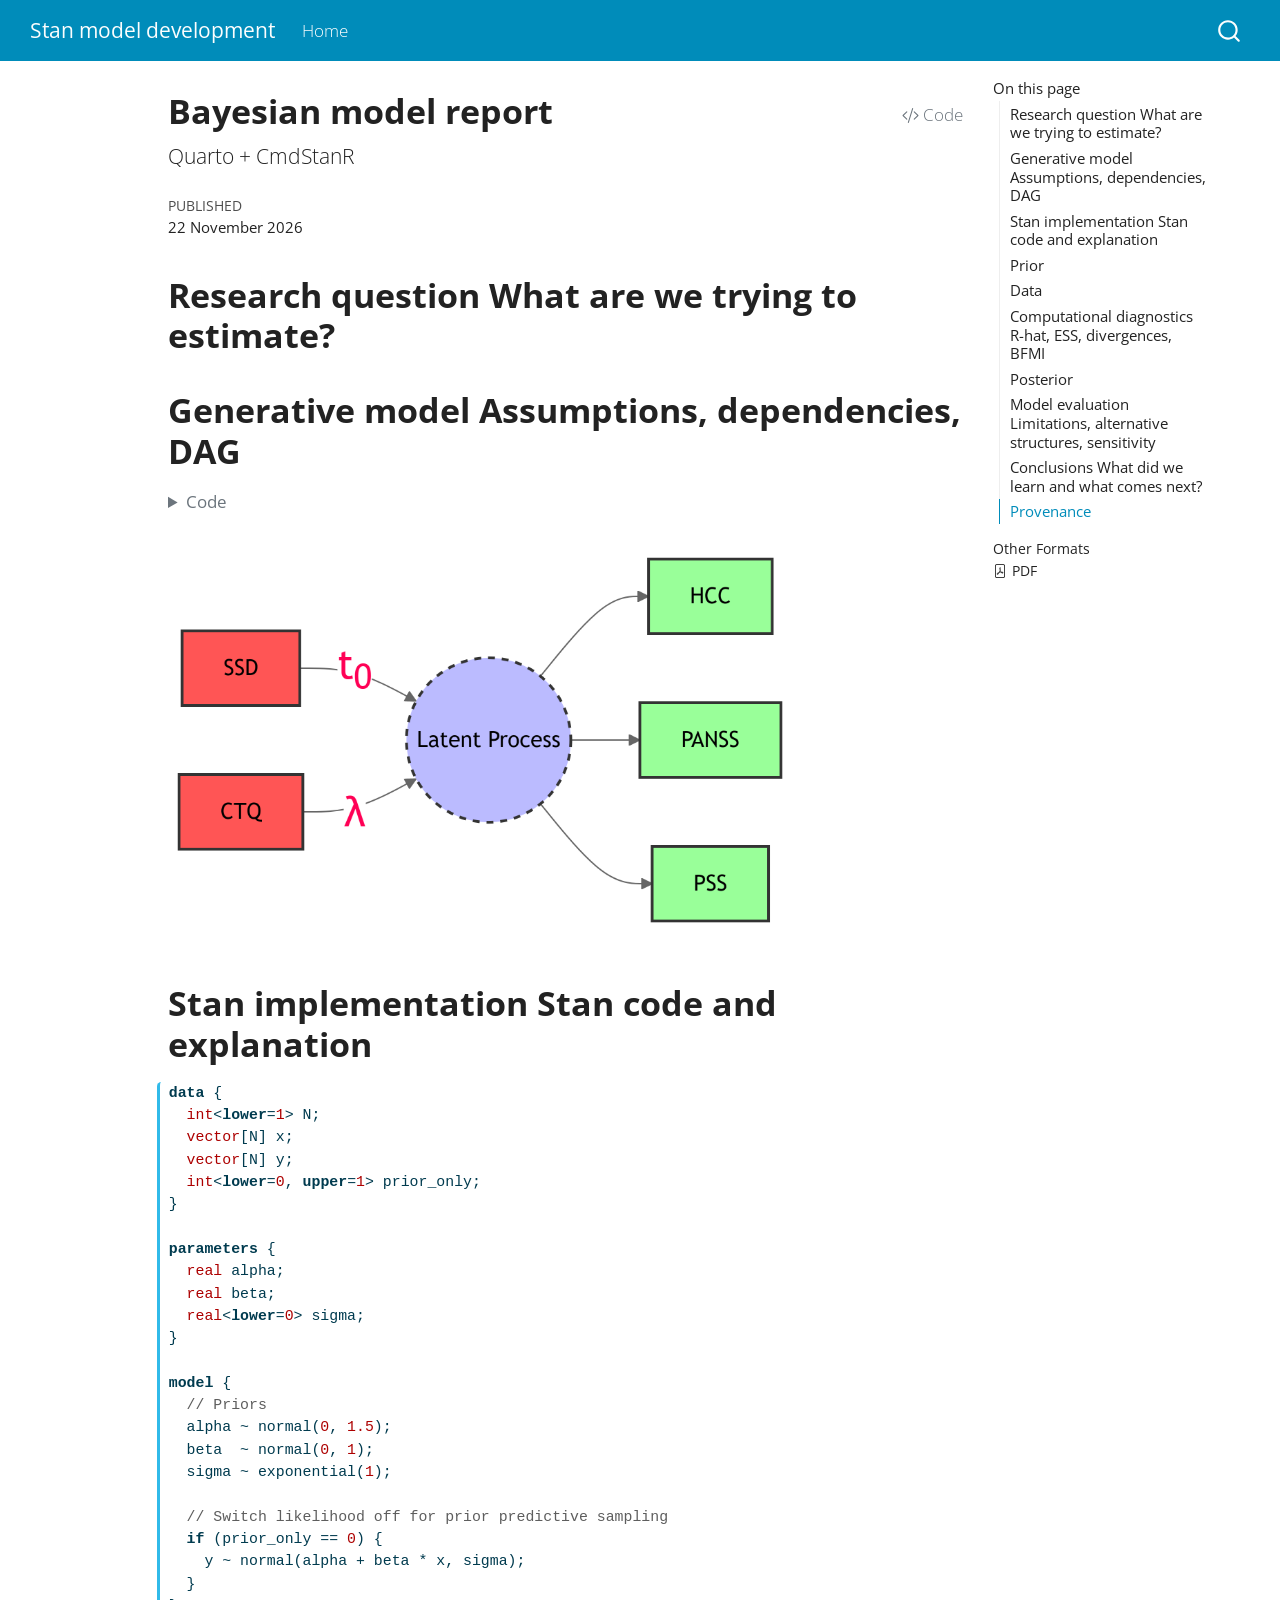
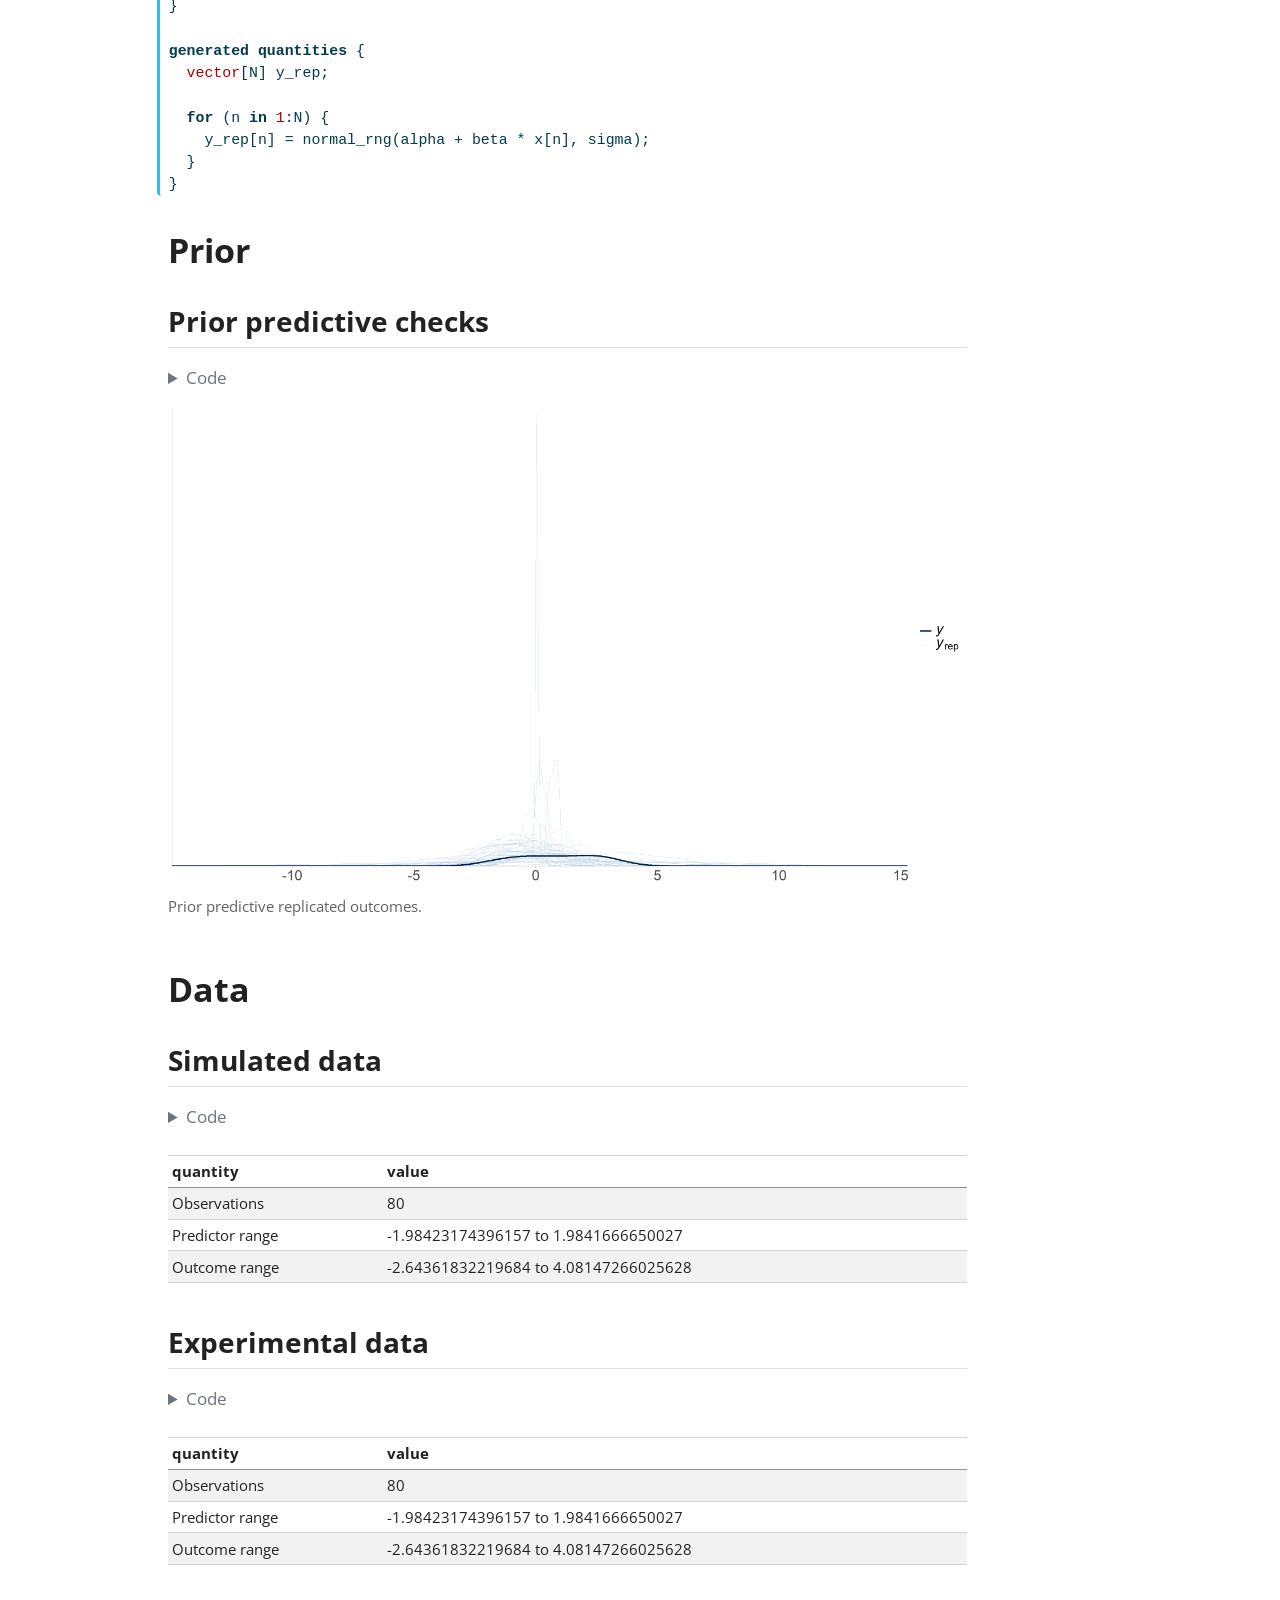
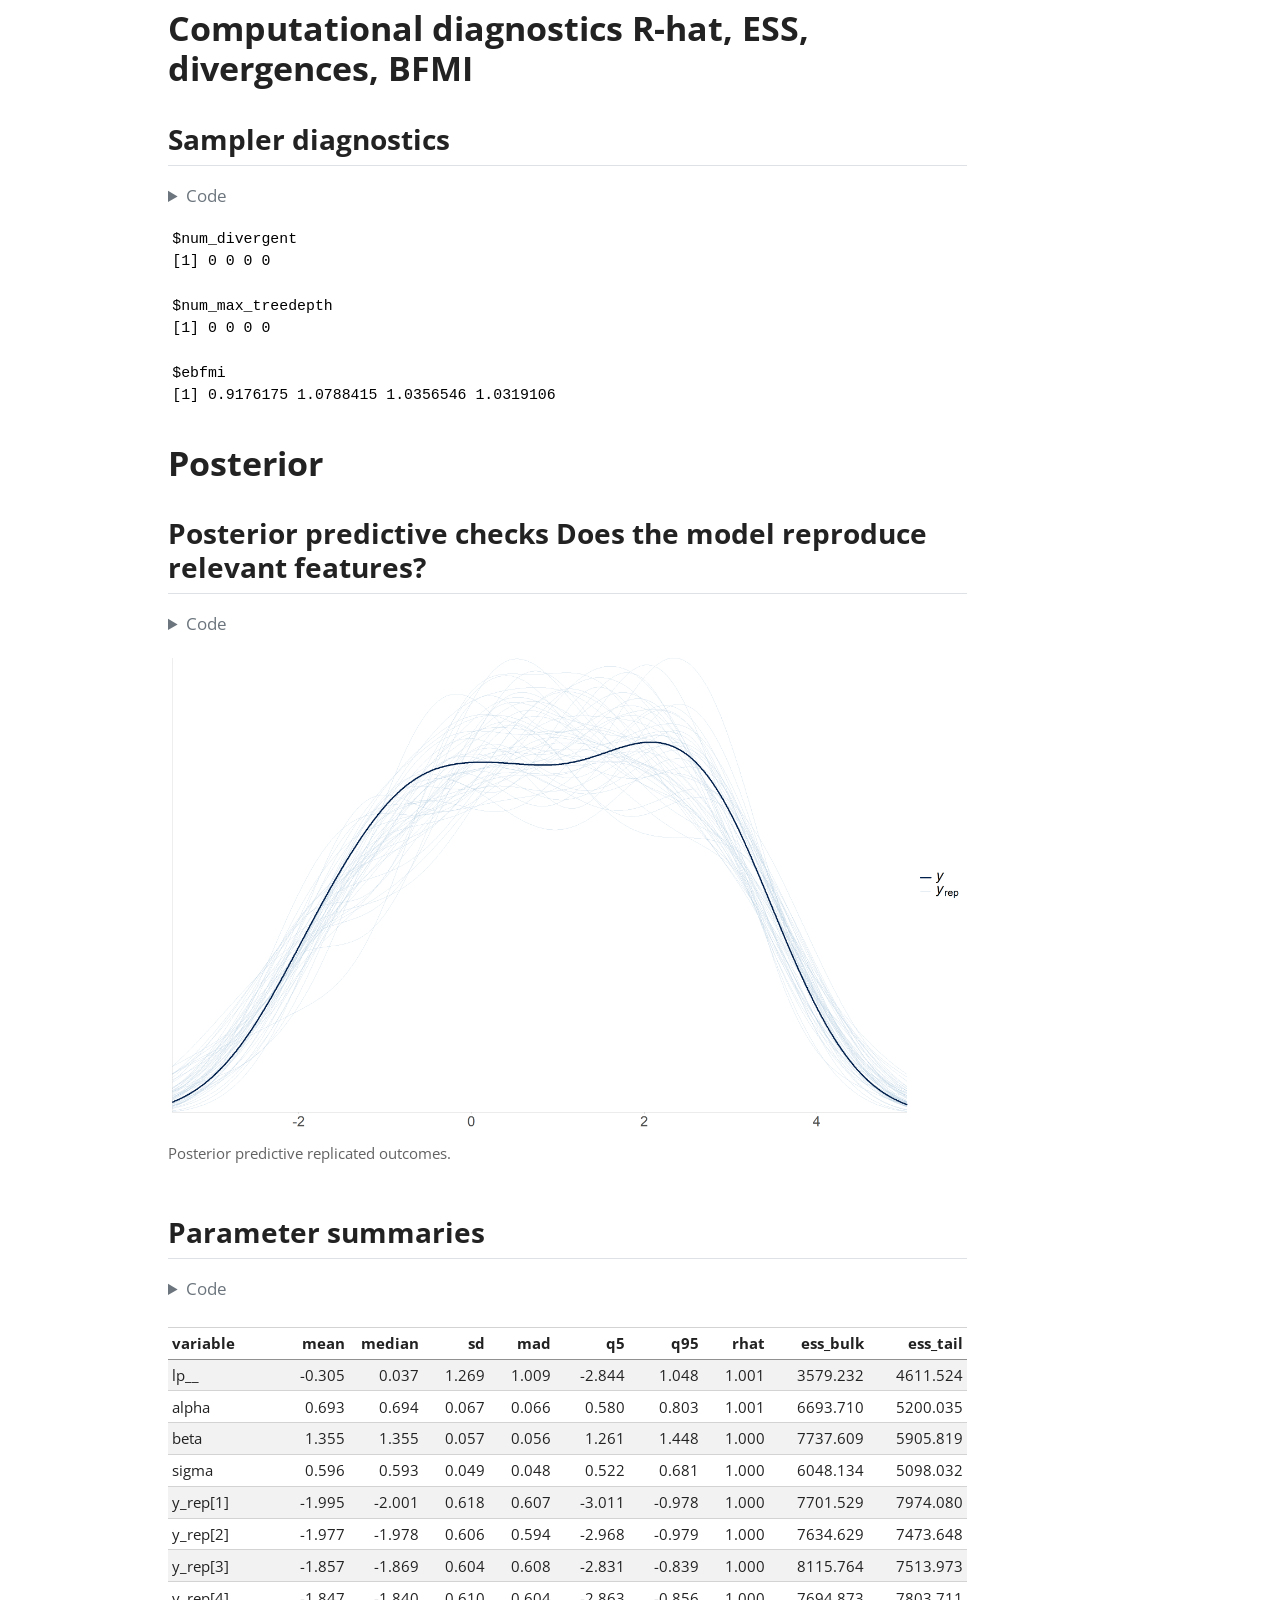
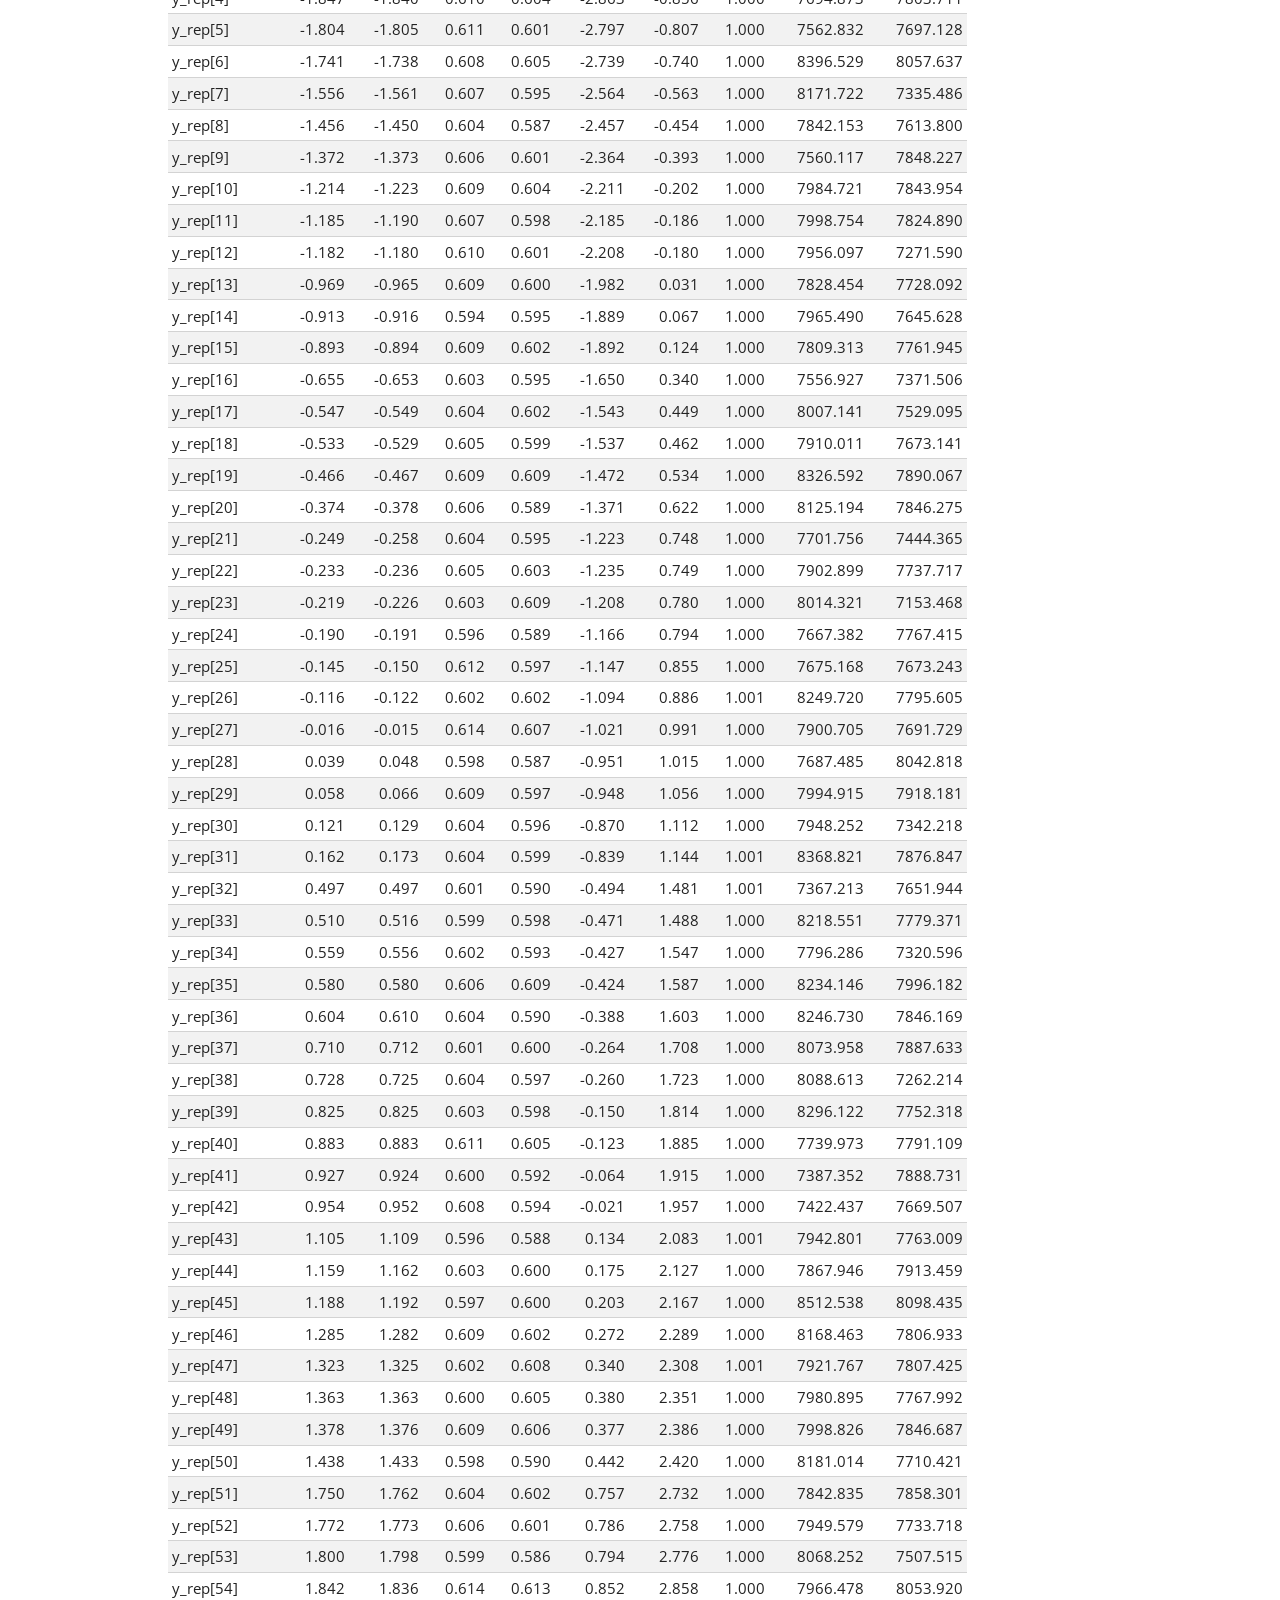
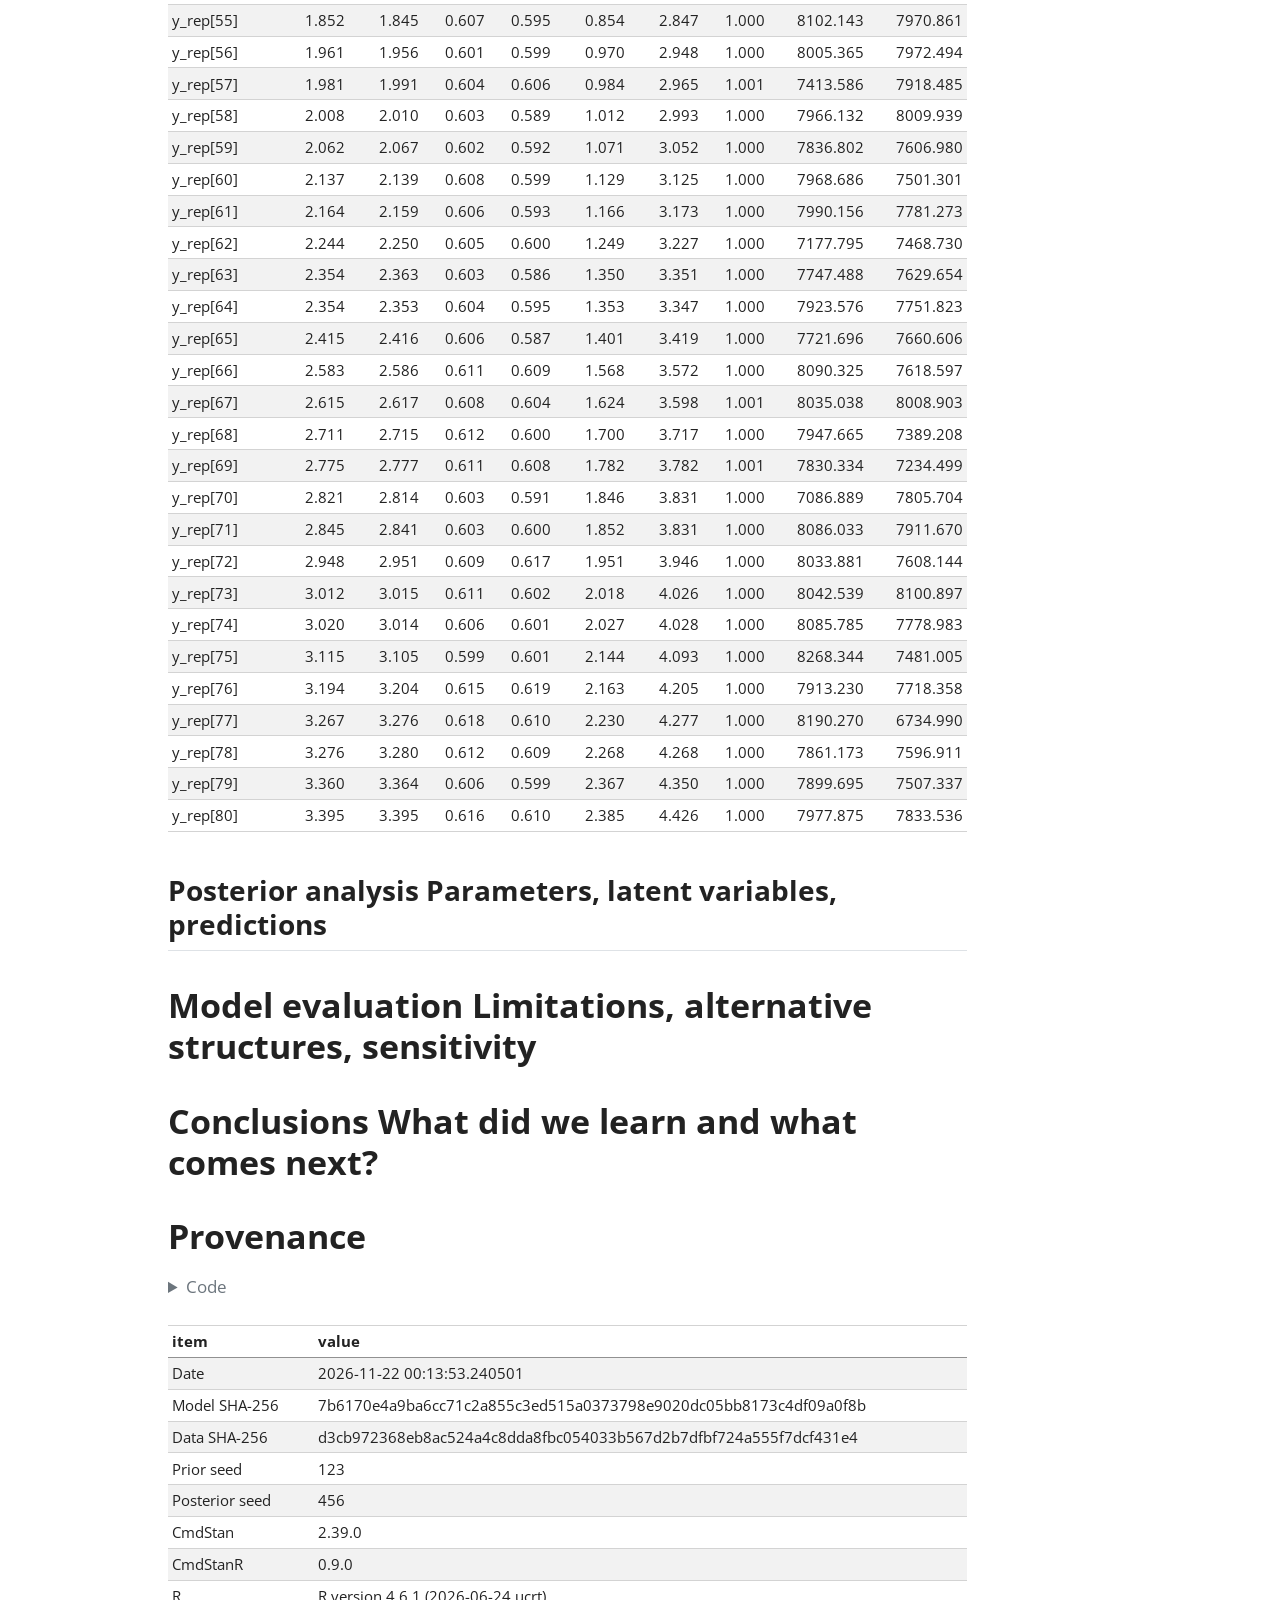
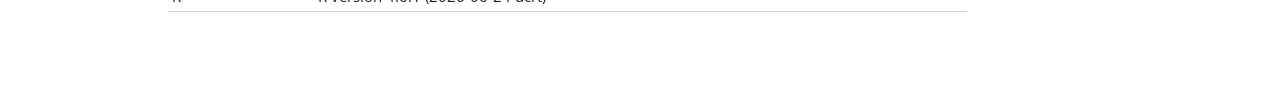
